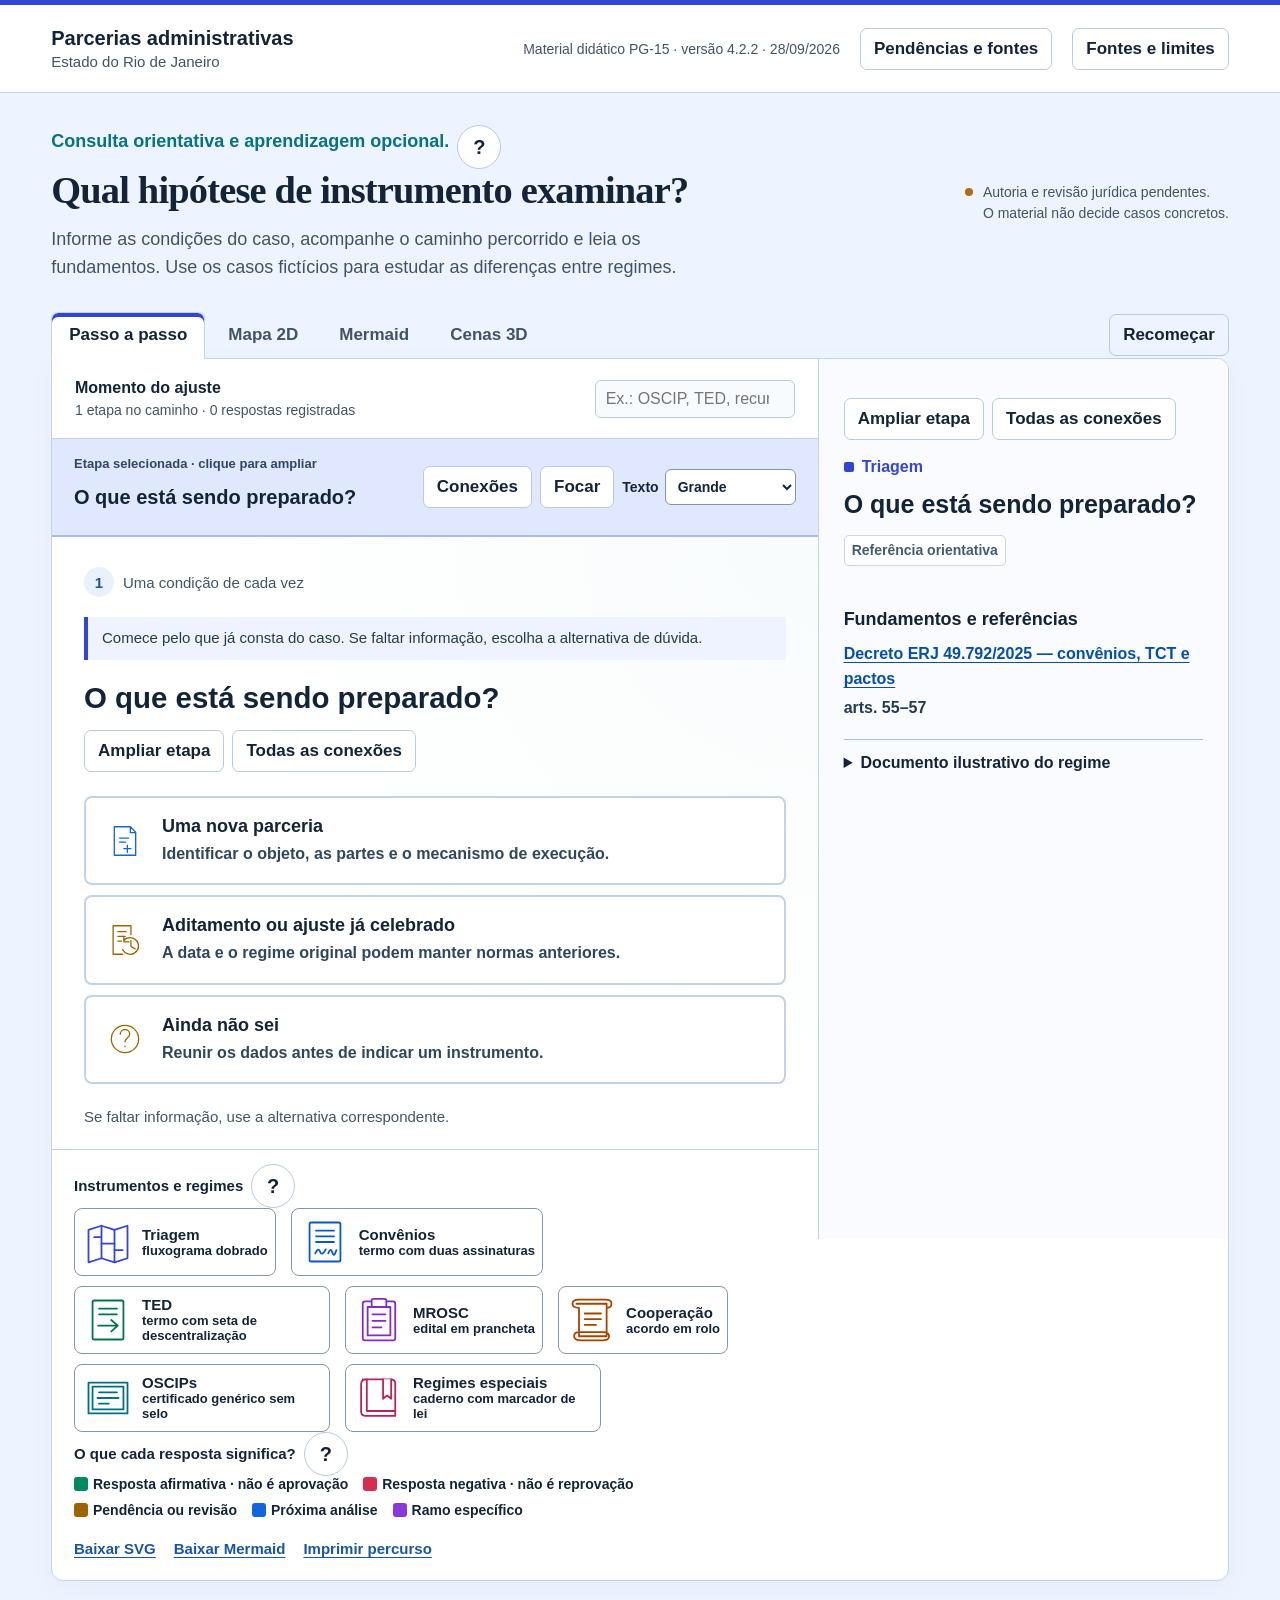
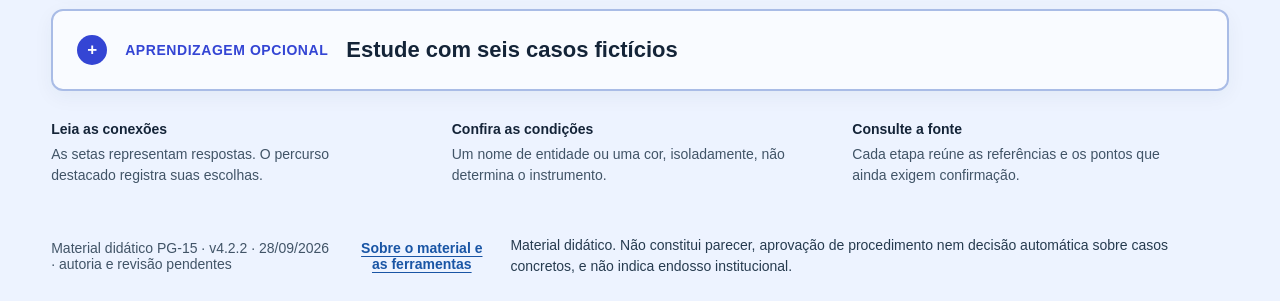
==== index.html @ d3b9928c "Publica legenda de documentos em duas linhas na v4.2.2" ====
<!doctype html>
<html lang="pt-BR">
<head>
  <meta charset="UTF-8"><meta name="viewport" content="width=device-width, initial-scale=1">
  <meta name="color-scheme" content="light"><meta name="description" content="Material didático PG-15, versão 4.2.2, sobre parcerias administrativas no Estado do Rio de Janeiro. Consulta orientativa e aprendizagem com casos fictícios.">
  <title>Parcerias ERJ • Material didático PG-15 v4.2.2</title>
  <link rel="stylesheet" href="assets/style.css?v=11d9beef1c610afe584580545d337b4dc4dfb7bf57e99c58ddf9b00aa3369641">
</head>
<body>
<a class="skip" href="#workspace">Ir para o conteúdo</a>
<header class="masthead">
  <div class="identity"><div><strong>Parcerias administrativas</strong><span>Estado do Rio de Janeiro</span></div></div>
  <div class="header-actions"><span class="edition">Material didático PG-15 · versão 4.2.2 · 28/09/2026</span><button id="research-open" class="quiet">Pendências e fontes</button><button id="sources-open" class="quiet">Fontes e limites</button></div>
</header>
<main>
  <section class="intro"><div><div class="heading-with-help"><p class="intro-line">Consulta orientativa e aprendizagem opcional.</p><span data-context-help><button type="button" class="help-button" aria-label="Escopo do mapa: novas celebrações" aria-controls="scope-help" aria-describedby="scope-help" aria-expanded="false">?</button><span id="scope-help" class="help-popover" popover="manual" role="note" tabindex="0" hidden>Este mapa orienta novas celebrações. Aditamentos e instrumentos anteriores exigem conferir seu regime de origem e as normas de transição.</span></span></div><h1>Qual hipótese de instrumento examinar?</h1><p>Informe as condições do caso, acompanhe o caminho percorrido e leia os fundamentos. Use os casos fictícios para estudar as diferenças entre regimes.</p></div><div class="intro-note"><span class="status-dot"></span><p>Autoria e revisão jurídica pendentes.<br>O material não decide casos concretos.</p></div></section>
  <div class="workspace-bar"><div role="tablist" aria-label="Forma de explorar" class="view-tabs"><button id="tab-guided" role="tab" data-view="guided" aria-selected="true" aria-controls="view-guided">Passo a passo</button><button id="tab-map" role="tab" data-view="map" aria-selected="false" aria-controls="view-map" tabindex="-1">Mapa 2D</button><button id="tab-mermaid" role="tab" data-view="mermaid" aria-selected="false" aria-controls="view-mermaid" tabindex="-1">Mermaid</button><button id="tab-three" role="tab" data-view="three" aria-selected="false" aria-controls="view-three" tabindex="-1">Cenas 3D</button></div><button id="reset" class="quiet">Recomeçar</button></div>
  <div class="workbench" id="workspace" tabindex="-1">
    <section class="stage" aria-label="Exploração do fluxo">
      <div class="stage-top"><div id="route-status" aria-live="polite"></div><label class="search-label"><span>Encontrar etapa</span><input id="node-search" type="search" placeholder="Ex.: OSCIP, TED, recursos" autocomplete="off" aria-controls="search-results"></label></div>
      <div id="search-results" hidden></div>
      <div class="reading-strip"><div><span class="reading-eyebrow">Etapa selecionada · clique para ampliar</span><button id="selected-title" class="selected-title"></button></div><div class="module-actions"><button id="selected-connections">Conexões</button><button id="selected-focus">Focar</button><label class="text-size">Texto <select id="text-size" aria-label="Tamanho do texto"><option value="1">Grande</option><option value="1.25">Maior</option><option value="1.5">Apresentação</option></select></label></div></div>
      <section id="route-outcome" class="route-outcome" aria-live="polite" aria-label="Resultado do percurso" hidden></section>
      <section id="selection-stage" aria-label="Procedimento de seleção" hidden></section>
      <section id="graph-step" class="graph-step" aria-label="Responder à etapa atual" hidden></section>
      <div id="view-guided" role="tabpanel" aria-labelledby="tab-guided" class="view"><div id="guide"></div><div id="history"></div></div>
      <div id="view-map" role="tabpanel" aria-labelledby="tab-map" class="view graph-view" hidden><div class="graph-toolbar"><label class="graph-scope-label">Exibição <select data-graph-mode aria-label="Exibição do Mapa 2D"><option value="progressive">Percurso progressivo</option><option value="all">Sistema inteiro</option></select></label><span>Selecione uma etapa para ler seus fundamentos.</span><div><button type="button" data-map-action="back" aria-label="Voltar uma etapa no percurso" disabled>Voltar uma etapa</button><button data-map-action="fit">Enquadrar vista</button><button data-map-action="focus">Focar seleção</button><button data-map-action="in" aria-label="Ampliar mapa">+</button><button data-map-action="out" aria-label="Reduzir mapa">−</button></div></div><div id="map-host" class="svg-host"></div></div>
      <div id="view-mermaid" role="tabpanel" aria-labelledby="tab-mermaid" class="view graph-view" hidden><div class="graph-toolbar"><label class="graph-scope-label">Exibição <select data-graph-mode aria-label="Exibição do Mermaid"><option value="progressive">Percurso progressivo</option><option value="all">Sistema inteiro</option></select></label><div><button type="button" data-mermaid-action="back" aria-label="Voltar uma etapa no percurso" disabled>Voltar uma etapa</button><button data-mermaid-action="fit">Enquadrar vista</button><button data-mermaid-action="focus">Focar seleção</button><button data-mermaid-action="in" aria-label="Ampliar Mermaid">+</button><button data-mermaid-action="out" aria-label="Reduzir Mermaid">−</button></div></div><div id="mermaid-host" class="svg-host"><svg id="erj-mermaid" width="17290.38671875" xmlns="http://www.w3.org/2000/svg" class="flowchart" height="10491.2001953125" viewBox="0 0 17290.38671875 10491.2001953125" role="graphics-document document" aria-roledescription="flowchart-v2"><style>#erj-mermaid{font-family:Segoe UI,Arial,sans-serif;font-size:24px;fill:#142438;}@keyframes edge-animation-frame{from{stroke-dashoffset:0;}}@keyframes dash{to{stroke-dashoffset:0;}}#erj-mermaid .edge-animation-slow{stroke-dasharray:9,5!important;stroke-dashoffset:900;animation:dash 50s linear infinite;stroke-linecap:round;}#erj-mermaid .edge-animation-fast{stroke-dasharray:9,5!important;stroke-dashoffset:900;animation:dash 20s linear infinite;stroke-linecap:round;}#erj-mermaid .error-icon{fill:hsl(220.5882352941, 100%, 98.3333333333%);}#erj-mermaid .error-text{fill:rgb(8.5000000002, 5.7500000001, 0);stroke:rgb(8.5000000002, 5.7500000001, 0);}#erj-mermaid .edge-thickness-normal{stroke-width:1px;}#erj-mermaid .edge-thickness-thick{stroke-width:3.5px;}#erj-mermaid .edge-pattern-solid{stroke-dasharray:0;}#erj-mermaid .edge-thickness-invisible{stroke-width:0;fill:none;}#erj-mermaid .edge-pattern-dashed{stroke-dasharray:3;}#erj-mermaid .edge-pattern-dotted{stroke-dasharray:2;}#erj-mermaid .marker{fill:#60758a;stroke:#60758a;}#erj-mermaid .marker.cross{stroke:#60758a;}#erj-mermaid svg{font-family:Segoe UI,Arial,sans-serif;font-size:24px;}#erj-mermaid p{margin:0;}#erj-mermaid .label{font-family:Segoe UI,Arial,sans-serif;color:#142438;}#erj-mermaid .cluster-label text{fill:rgb(8.5000000002, 5.7500000001, 0);}#erj-mermaid .cluster-label span{color:rgb(8.5000000002, 5.7500000001, 0);}#erj-mermaid .cluster-label span p{background-color:transparent;}#erj-mermaid .label text,#erj-mermaid span{fill:#142438;color:#142438;}#erj-mermaid .node rect,#erj-mermaid .node circle,#erj-mermaid .node ellipse,#erj-mermaid .node polygon,#erj-mermaid .node path{fill:#fff4dd;stroke:hsl(40.5882352941, 60%, 83.3333333333%);stroke-width:1px;}#erj-mermaid .rough-node .label text,#erj-mermaid .node .label text,#erj-mermaid .image-shape .label,#erj-mermaid .icon-shape .label{text-anchor:middle;}#erj-mermaid .node .katex path{fill:#000;stroke:#000;stroke-width:1px;}#erj-mermaid .rough-node .label,#erj-mermaid .node .label,#erj-mermaid .image-shape .label,#erj-mermaid .icon-shape .label{text-align:center;}#erj-mermaid .node.clickable{cursor:pointer;}#erj-mermaid .root .anchor path{fill:#60758a!important;stroke-width:0;stroke:#60758a;}#erj-mermaid .arrowheadPath{fill:#0b0b0b;}#erj-mermaid .edgePath .path{stroke:#60758a;stroke-width:1px;}#erj-mermaid .flowchart-link{stroke:#60758a;fill:none;}#erj-mermaid .edgeLabel{background-color:hsl(-79.4117647059, 100%, 93.3333333333%);text-align:center;}#erj-mermaid .edgeLabel p{background-color:hsl(-79.4117647059, 100%, 93.3333333333%);}#erj-mermaid .edgeLabel rect{opacity:0.5;background-color:hsl(-79.4117647059, 100%, 93.3333333333%);fill:hsl(-79.4117647059, 100%, 93.3333333333%);}#erj-mermaid .labelBkg{background-color:rgba(243.9999999999, 220.9999999998, 255, 0.5);}#erj-mermaid .cluster rect{fill:hsl(220.5882352941, 100%, 98.3333333333%);stroke:hsl(220.5882352941, 60%, 88.3333333333%);stroke-width:1px;}#erj-mermaid .cluster text{fill:rgb(8.5000000002, 5.7500000001, 0);}#erj-mermaid .cluster span{color:rgb(8.5000000002, 5.7500000001, 0);}#erj-mermaid div.mermaidTooltip{position:absolute;text-align:center;max-width:200px;padding:2px;font-family:Segoe UI,Arial,sans-serif;font-size:12px;background:hsl(220.5882352941, 100%, 98.3333333333%);border:1px solid hsl(220.5882352941, 60%, 88.3333333333%);border-radius:2px;pointer-events:none;z-index:100;}#erj-mermaid .flowchartTitleText{text-anchor:middle;font-size:18px;fill:#142438;}#erj-mermaid rect.text{fill:none;stroke-width:0;}#erj-mermaid .icon-shape,#erj-mermaid .image-shape{background-color:hsl(-79.4117647059, 100%, 93.3333333333%);text-align:center;}#erj-mermaid .icon-shape p,#erj-mermaid .image-shape p{background-color:hsl(-79.4117647059, 100%, 93.3333333333%);padding:2px;}#erj-mermaid .icon-shape .label rect,#erj-mermaid .image-shape .label rect{opacity:0.5;background-color:hsl(-79.4117647059, 100%, 93.3333333333%);fill:hsl(-79.4117647059, 100%, 93.3333333333%);}#erj-mermaid .label-icon{display:inline-block;height:1em;overflow:visible;vertical-align:-0.125em;}#erj-mermaid .node .label-icon path{fill:currentColor;stroke:revert;stroke-width:revert;}#erj-mermaid .node .neo-node{stroke:hsl(40.5882352941, 60%, 83.3333333333%);}#erj-mermaid [data-look="neo"].node rect,#erj-mermaid [data-look="neo"].cluster rect,#erj-mermaid [data-look="neo"].node polygon{stroke:url(#erj-mermaid-gradient);filter:drop-shadow( 1px 2px 2px rgba(185,185,185,1));}#erj-mermaid [data-look="neo"].swimlane.cluster rect{filter:none;}#erj-mermaid [data-look="neo"].node path{stroke:url(#erj-mermaid-gradient);stroke-width:1px;}#erj-mermaid [data-look="neo"].node .outer-path{filter:drop-shadow( 1px 2px 2px rgba(185,185,185,1));}#erj-mermaid [data-look="neo"].node .neo-line path{stroke:hsl(40.5882352941, 60%, 83.3333333333%);filter:none;}#erj-mermaid [data-look="neo"].node circle{stroke:url(#erj-mermaid-gradient);filter:drop-shadow( 1px 2px 2px rgba(185,185,185,1));}#erj-mermaid [data-look="neo"].node circle .state-start{fill:#000000;}#erj-mermaid [data-look="neo"].icon-shape .icon{fill:url(#erj-mermaid-gradient);filter:drop-shadow( 1px 2px 2px rgba(185,185,185,1));}#erj-mermaid [data-look="neo"].icon-shape .icon-neo path{stroke:url(#erj-mermaid-gradient);filter:drop-shadow( 1px 2px 2px rgba(185,185,185,1));}#erj-mermaid .node text,#erj-mermaid .node tspan,#erj-mermaid .node .label{font-weight:800!important;font-size:24px!important;fill:rgb(20, 36, 56)!important;}#erj-mermaid :root{--mermaid-font-family:"trebuchet ms",verdana,arial,sans-serif;}#erj-mermaid .geral rect{fill:rgb(220, 228, 255)!important;stroke:rgb(52, 69, 212)!important;color:rgb(20, 36, 56)!important;stroke-width:3px!important;font-weight:800!important;font-size:24px!important;}#erj-mermaid .geral polygon{fill:rgb(220, 228, 255)!important;stroke:rgb(52, 69, 212)!important;color:rgb(20, 36, 56)!important;stroke-width:3px!important;font-weight:800!important;font-size:24px!important;}#erj-mermaid .geral ellipse{fill:rgb(220, 228, 255)!important;stroke:rgb(52, 69, 212)!important;color:rgb(20, 36, 56)!important;stroke-width:3px!important;font-weight:800!important;font-size:24px!important;}#erj-mermaid .geral circle{fill:rgb(220, 228, 255)!important;stroke:rgb(52, 69, 212)!important;color:rgb(20, 36, 56)!important;stroke-width:3px!important;font-weight:800!important;font-size:24px!important;}#erj-mermaid .geral path{fill:rgb(220, 228, 255)!important;stroke:rgb(52, 69, 212)!important;color:rgb(20, 36, 56)!important;stroke-width:3px!important;font-weight:800!important;font-size:24px!important;}#erj-mermaid .geral tspan{fill:rgb(20, 36, 56)!important;}#erj-mermaid .convenio rect{fill:rgb(204, 232, 255)!important;stroke:rgb(7, 88, 204)!important;color:rgb(20, 36, 56)!important;stroke-width:3px!important;font-weight:800!important;font-size:24px!important;}#erj-mermaid .convenio polygon{fill:rgb(204, 232, 255)!important;stroke:rgb(7, 88, 204)!important;color:rgb(20, 36, 56)!important;stroke-width:3px!important;font-weight:800!important;font-size:24px!important;}#erj-mermaid .convenio ellipse{fill:rgb(204, 232, 255)!important;stroke:rgb(7, 88, 204)!important;color:rgb(20, 36, 56)!important;stroke-width:3px!important;font-weight:800!important;font-size:24px!important;}#erj-mermaid .convenio circle{fill:rgb(204, 232, 255)!important;stroke:rgb(7, 88, 204)!important;color:rgb(20, 36, 56)!important;stroke-width:3px!important;font-weight:800!important;font-size:24px!important;}#erj-mermaid .convenio path{fill:rgb(204, 232, 255)!important;stroke:rgb(7, 88, 204)!important;color:rgb(20, 36, 56)!important;stroke-width:3px!important;font-weight:800!important;font-size:24px!important;}#erj-mermaid .convenio tspan{fill:rgb(20, 36, 56)!important;}#erj-mermaid .ted rect{fill:rgb(186, 244, 207)!important;stroke:rgb(0, 116, 72)!important;color:rgb(20, 36, 56)!important;stroke-width:3px!important;font-weight:800!important;font-size:24px!important;}#erj-mermaid .ted polygon{fill:rgb(186, 244, 207)!important;stroke:rgb(0, 116, 72)!important;color:rgb(20, 36, 56)!important;stroke-width:3px!important;font-weight:800!important;font-size:24px!important;}#erj-mermaid .ted ellipse{fill:rgb(186, 244, 207)!important;stroke:rgb(0, 116, 72)!important;color:rgb(20, 36, 56)!important;stroke-width:3px!important;font-weight:800!important;font-size:24px!important;}#erj-mermaid .ted circle{fill:rgb(186, 244, 207)!important;stroke:rgb(0, 116, 72)!important;color:rgb(20, 36, 56)!important;stroke-width:3px!important;font-weight:800!important;font-size:24px!important;}#erj-mermaid .ted path{fill:rgb(186, 244, 207)!important;stroke:rgb(0, 116, 72)!important;color:rgb(20, 36, 56)!important;stroke-width:3px!important;font-weight:800!important;font-size:24px!important;}#erj-mermaid .ted tspan{fill:rgb(20, 36, 56)!important;}#erj-mermaid .mrosc rect{fill:rgb(235, 207, 255)!important;stroke:rgb(131, 42, 203)!important;color:rgb(20, 36, 56)!important;stroke-width:3px!important;font-weight:800!important;font-size:24px!important;}#erj-mermaid .mrosc polygon{fill:rgb(235, 207, 255)!important;stroke:rgb(131, 42, 203)!important;color:rgb(20, 36, 56)!important;stroke-width:3px!important;font-weight:800!important;font-size:24px!important;}#erj-mermaid .mrosc ellipse{fill:rgb(235, 207, 255)!important;stroke:rgb(131, 42, 203)!important;color:rgb(20, 36, 56)!important;stroke-width:3px!important;font-weight:800!important;font-size:24px!important;}#erj-mermaid .mrosc circle{fill:rgb(235, 207, 255)!important;stroke:rgb(131, 42, 203)!important;color:rgb(20, 36, 56)!important;stroke-width:3px!important;font-weight:800!important;font-size:24px!important;}#erj-mermaid .mrosc path{fill:rgb(235, 207, 255)!important;stroke:rgb(131, 42, 203)!important;color:rgb(20, 36, 56)!important;stroke-width:3px!important;font-weight:800!important;font-size:24px!important;}#erj-mermaid .mrosc tspan{fill:rgb(20, 36, 56)!important;}#erj-mermaid .cooperacao rect{fill:rgb(255, 220, 158)!important;stroke:rgb(165, 68, 0)!important;color:rgb(20, 36, 56)!important;stroke-width:3px!important;font-weight:800!important;font-size:24px!important;}#erj-mermaid .cooperacao polygon{fill:rgb(255, 220, 158)!important;stroke:rgb(165, 68, 0)!important;color:rgb(20, 36, 56)!important;stroke-width:3px!important;font-weight:800!important;font-size:24px!important;}#erj-mermaid .cooperacao ellipse{fill:rgb(255, 220, 158)!important;stroke:rgb(165, 68, 0)!important;color:rgb(20, 36, 56)!important;stroke-width:3px!important;font-weight:800!important;font-size:24px!important;}#erj-mermaid .cooperacao circle{fill:rgb(255, 220, 158)!important;stroke:rgb(165, 68, 0)!important;color:rgb(20, 36, 56)!important;stroke-width:3px!important;font-weight:800!important;font-size:24px!important;}#erj-mermaid .cooperacao path{fill:rgb(255, 220, 158)!important;stroke:rgb(165, 68, 0)!important;color:rgb(20, 36, 56)!important;stroke-width:3px!important;font-weight:800!important;font-size:24px!important;}#erj-mermaid .cooperacao tspan{fill:rgb(20, 36, 56)!important;}#erj-mermaid .oscip rect{fill:rgb(169, 241, 243)!important;stroke:rgb(0, 111, 131)!important;color:rgb(20, 36, 56)!important;stroke-width:3px!important;font-weight:800!important;font-size:24px!important;}#erj-mermaid .oscip polygon{fill:rgb(169, 241, 243)!important;stroke:rgb(0, 111, 131)!important;color:rgb(20, 36, 56)!important;stroke-width:3px!important;font-weight:800!important;font-size:24px!important;}#erj-mermaid .oscip ellipse{fill:rgb(169, 241, 243)!important;stroke:rgb(0, 111, 131)!important;color:rgb(20, 36, 56)!important;stroke-width:3px!important;font-weight:800!important;font-size:24px!important;}#erj-mermaid .oscip circle{fill:rgb(169, 241, 243)!important;stroke:rgb(0, 111, 131)!important;color:rgb(20, 36, 56)!important;stroke-width:3px!important;font-weight:800!important;font-size:24px!important;}#erj-mermaid .oscip path{fill:rgb(169, 241, 243)!important;stroke:rgb(0, 111, 131)!important;color:rgb(20, 36, 56)!important;stroke-width:3px!important;font-weight:800!important;font-size:24px!important;}#erj-mermaid .oscip tspan{fill:rgb(20, 36, 56)!important;}#erj-mermaid .especial rect{fill:rgb(255, 208, 226)!important;stroke:rgb(187, 33, 86)!important;color:rgb(20, 36, 56)!important;stroke-width:3px!important;font-weight:800!important;font-size:24px!important;}#erj-mermaid .especial polygon{fill:rgb(255, 208, 226)!important;stroke:rgb(187, 33, 86)!important;color:rgb(20, 36, 56)!important;stroke-width:3px!important;font-weight:800!important;font-size:24px!important;}#erj-mermaid .especial ellipse{fill:rgb(255, 208, 226)!important;stroke:rgb(187, 33, 86)!important;color:rgb(20, 36, 56)!important;stroke-width:3px!important;font-weight:800!important;font-size:24px!important;}#erj-mermaid .especial circle{fill:rgb(255, 208, 226)!important;stroke:rgb(187, 33, 86)!important;color:rgb(20, 36, 56)!important;stroke-width:3px!important;font-weight:800!important;font-size:24px!important;}#erj-mermaid .especial path{fill:rgb(255, 208, 226)!important;stroke:rgb(187, 33, 86)!important;color:rgb(20, 36, 56)!important;stroke-width:3px!important;font-weight:800!important;font-size:24px!important;}#erj-mermaid .especial tspan{fill:rgb(20, 36, 56)!important;}#erj-mermaid .answer_confirmacao rect{fill:rgb(255, 255, 255)!important;stroke:rgb(0, 136, 94)!important;color:rgb(20, 36, 56)!important;stroke-width:4px!important;font-weight:800!important;font-size:24px!important;}#erj-mermaid .answer_confirmacao polygon{fill:rgb(255, 255, 255)!important;stroke:rgb(0, 136, 94)!important;color:rgb(20, 36, 56)!important;stroke-width:4px!important;font-weight:800!important;font-size:24px!important;}#erj-mermaid .answer_confirmacao ellipse{fill:rgb(255, 255, 255)!important;stroke:rgb(0, 136, 94)!important;color:rgb(20, 36, 56)!important;stroke-width:4px!important;font-weight:800!important;font-size:24px!important;}#erj-mermaid .answer_confirmacao circle{fill:rgb(255, 255, 255)!important;stroke:rgb(0, 136, 94)!important;color:rgb(20, 36, 56)!important;stroke-width:4px!important;font-weight:800!important;font-size:24px!important;}#erj-mermaid .answer_confirmacao path{fill:rgb(255, 255, 255)!important;stroke:rgb(0, 136, 94)!important;color:rgb(20, 36, 56)!important;stroke-width:4px!important;font-weight:800!important;font-size:24px!important;}#erj-mermaid .answer_confirmacao tspan{fill:rgb(20, 36, 56)!important;}#erj-mermaid .answer_negativa rect{fill:rgb(255, 255, 255)!important;stroke:rgb(217, 45, 77)!important;color:rgb(20, 36, 56)!important;stroke-width:4px!important;font-weight:800!important;font-size:24px!important;}#erj-mermaid .answer_negativa polygon{fill:rgb(255, 255, 255)!important;stroke:rgb(217, 45, 77)!important;color:rgb(20, 36, 56)!important;stroke-width:4px!important;font-weight:800!important;font-size:24px!important;}#erj-mermaid .answer_negativa ellipse{fill:rgb(255, 255, 255)!important;stroke:rgb(217, 45, 77)!important;color:rgb(20, 36, 56)!important;stroke-width:4px!important;font-weight:800!important;font-size:24px!important;}#erj-mermaid .answer_negativa circle{fill:rgb(255, 255, 255)!important;stroke:rgb(217, 45, 77)!important;color:rgb(20, 36, 56)!important;stroke-width:4px!important;font-weight:800!important;font-size:24px!important;}#erj-mermaid .answer_negativa path{fill:rgb(255, 255, 255)!important;stroke:rgb(217, 45, 77)!important;color:rgb(20, 36, 56)!important;stroke-width:4px!important;font-weight:800!important;font-size:24px!important;}#erj-mermaid .answer_negativa tspan{fill:rgb(20, 36, 56)!important;}#erj-mermaid .answer_pendencia rect{fill:rgb(255, 255, 255)!important;stroke:rgb(157, 101, 0)!important;color:rgb(20, 36, 56)!important;stroke-width:4px!important;font-weight:800!important;font-size:24px!important;}#erj-mermaid .answer_pendencia polygon{fill:rgb(255, 255, 255)!important;stroke:rgb(157, 101, 0)!important;color:rgb(20, 36, 56)!important;stroke-width:4px!important;font-weight:800!important;font-size:24px!important;}#erj-mermaid .answer_pendencia ellipse{fill:rgb(255, 255, 255)!important;stroke:rgb(157, 101, 0)!important;color:rgb(20, 36, 56)!important;stroke-width:4px!important;font-weight:800!important;font-size:24px!important;}#erj-mermaid .answer_pendencia circle{fill:rgb(255, 255, 255)!important;stroke:rgb(157, 101, 0)!important;color:rgb(20, 36, 56)!important;stroke-width:4px!important;font-weight:800!important;font-size:24px!important;}#erj-mermaid .answer_pendencia path{fill:rgb(255, 255, 255)!important;stroke:rgb(157, 101, 0)!important;color:rgb(20, 36, 56)!important;stroke-width:4px!important;font-weight:800!important;font-size:24px!important;}#erj-mermaid .answer_pendencia tspan{fill:rgb(20, 36, 56)!important;}#erj-mermaid .answer_encaminhamento rect{fill:rgb(255, 255, 255)!important;stroke:rgb(18, 101, 221)!important;color:rgb(20, 36, 56)!important;stroke-width:4px!important;font-weight:800!important;font-size:24px!important;}#erj-mermaid .answer_encaminhamento polygon{fill:rgb(255, 255, 255)!important;stroke:rgb(18, 101, 221)!important;color:rgb(20, 36, 56)!important;stroke-width:4px!important;font-weight:800!important;font-size:24px!important;}#erj-mermaid .answer_encaminhamento ellipse{fill:rgb(255, 255, 255)!important;stroke:rgb(18, 101, 221)!important;color:rgb(20, 36, 56)!important;stroke-width:4px!important;font-weight:800!important;font-size:24px!important;}#erj-mermaid .answer_encaminhamento circle{fill:rgb(255, 255, 255)!important;stroke:rgb(18, 101, 221)!important;color:rgb(20, 36, 56)!important;stroke-width:4px!important;font-weight:800!important;font-size:24px!important;}#erj-mermaid .answer_encaminhamento path{fill:rgb(255, 255, 255)!important;stroke:rgb(18, 101, 221)!important;color:rgb(20, 36, 56)!important;stroke-width:4px!important;font-weight:800!important;font-size:24px!important;}#erj-mermaid .answer_encaminhamento tspan{fill:rgb(20, 36, 56)!important;}#erj-mermaid .answer_especializacao rect{fill:rgb(255, 255, 255)!important;stroke:rgb(135, 56, 214)!important;color:rgb(20, 36, 56)!important;stroke-width:4px!important;font-weight:800!important;font-size:24px!important;}#erj-mermaid .answer_especializacao polygon{fill:rgb(255, 255, 255)!important;stroke:rgb(135, 56, 214)!important;color:rgb(20, 36, 56)!important;stroke-width:4px!important;font-weight:800!important;font-size:24px!important;}#erj-mermaid .answer_especializacao ellipse{fill:rgb(255, 255, 255)!important;stroke:rgb(135, 56, 214)!important;color:rgb(20, 36, 56)!important;stroke-width:4px!important;font-weight:800!important;font-size:24px!important;}#erj-mermaid .answer_especializacao circle{fill:rgb(255, 255, 255)!important;stroke:rgb(135, 56, 214)!important;color:rgb(20, 36, 56)!important;stroke-width:4px!important;font-weight:800!important;font-size:24px!important;}#erj-mermaid .answer_especializacao path{fill:rgb(255, 255, 255)!important;stroke:rgb(135, 56, 214)!important;color:rgb(20, 36, 56)!important;stroke-width:4px!important;font-weight:800!important;font-size:24px!important;}#erj-mermaid .answer_especializacao tspan{fill:rgb(20, 36, 56)!important;}#erj-mermaid .pending rect{stroke-dasharray:5,3!important;}#erj-mermaid .pending polygon{stroke-dasharray:5,3!important;}#erj-mermaid .pending ellipse{stroke-dasharray:5,3!important;}#erj-mermaid .pending circle{stroke-dasharray:5,3!important;}#erj-mermaid .pending path{stroke-dasharray:5,3!important;}</style><g><marker id="erj-mermaid_flowchart-v2-pointEnd" class="marker flowchart-v2" viewBox="0 0 10 10" refX="5" refY="5" markerUnits="userSpaceOnUse" markerWidth="8" markerHeight="8" orient="auto"><path d="M 0 0 L 10 5 L 0 10 z" class="arrowMarkerPath" style="stroke-width: 1; stroke-dasharray: 1, 0;"></path></marker><marker id="erj-mermaid_flowchart-v2-pointStart" class="marker flowchart-v2" viewBox="0 0 10 10" refX="4.5" refY="5" markerUnits="userSpaceOnUse" markerWidth="8" markerHeight="8" orient="auto"><path d="M 0 5 L 10 10 L 10 0 z" class="arrowMarkerPath" style="stroke-width: 1; stroke-dasharray: 1, 0;"></path></marker><marker id="erj-mermaid_flowchart-v2-pointEnd-margin" class="marker flowchart-v2" viewBox="0 0 11.5 14" refX="11.5" refY="7" markerUnits="userSpaceOnUse" markerWidth="10.5" markerHeight="14" orient="auto"><path d="M 0 0 L 11.5 7 L 0 14 z" class="arrowMarkerPath" style="stroke-width: 0; stroke-dasharray: 1, 0;"></path></marker><marker id="erj-mermaid_flowchart-v2-pointStart-margin" class="marker flowchart-v2" viewBox="0 0 11.5 14" refX="1" refY="7" markerUnits="userSpaceOnUse" markerWidth="11.5" markerHeight="14" orient="auto"><polygon points="0,7 11.5,14 11.5,0" class="arrowMarkerPath" style="stroke-width: 0; stroke-dasharray: 1, 0;"></polygon></marker><marker id="erj-mermaid_flowchart-v2-circleEnd" class="marker flowchart-v2" viewBox="0 0 10 10" refX="11" refY="5" markerUnits="userSpaceOnUse" markerWidth="11" markerHeight="11" orient="auto"><circle cx="5" cy="5" r="5" class="arrowMarkerPath" style="stroke-width: 1; stroke-dasharray: 1, 0;"></circle></marker><marker id="erj-mermaid_flowchart-v2-circleStart" class="marker flowchart-v2" viewBox="0 0 10 10" refX="-1" refY="5" markerUnits="userSpaceOnUse" markerWidth="11" markerHeight="11" orient="auto"><circle cx="5" cy="5" r="5" class="arrowMarkerPath" style="stroke-width: 1; stroke-dasharray: 1, 0;"></circle></marker><marker id="erj-mermaid_flowchart-v2-circleEnd-margin" class="marker flowchart-v2" viewBox="0 0 10 10" refY="5" refX="12.25" markerUnits="userSpaceOnUse" markerWidth="14" markerHeight="14" orient="auto"><circle cx="5" cy="5" r="5" class="arrowMarkerPath" style="stroke-width: 0; stroke-dasharray: 1, 0;"></circle></marker><marker id="erj-mermaid_flowchart-v2-circleStart-margin" class="marker flowchart-v2" viewBox="0 0 10 10" refX="-2" refY="5" markerUnits="userSpaceOnUse" markerWidth="14" markerHeight="14" orient="auto"><circle cx="5" cy="5" r="5" class="arrowMarkerPath" style="stroke-width: 0; stroke-dasharray: 1, 0;"></circle></marker><marker id="erj-mermaid_flowchart-v2-crossEnd" class="marker cross flowchart-v2" viewBox="0 0 11 11" refX="12" refY="5.2" markerUnits="userSpaceOnUse" markerWidth="11" markerHeight="11" orient="auto"><path d="M 1,1 l 9,9 M 10,1 l -9,9" class="arrowMarkerPath" style="stroke-width: 2; stroke-dasharray: 1, 0;"></path></marker><marker id="erj-mermaid_flowchart-v2-crossStart" class="marker cross flowchart-v2" viewBox="0 0 11 11" refX="-1" refY="5.2" markerUnits="userSpaceOnUse" markerWidth="11" markerHeight="11" orient="auto"><path d="M 1,1 l 9,9 M 10,1 l -9,9" class="arrowMarkerPath" style="stroke-width: 2; stroke-dasharray: 1, 0;"></path></marker><marker id="erj-mermaid_flowchart-v2-crossEnd-margin" class="marker cross flowchart-v2" viewBox="0 0 15 15" refX="17.7" refY="7.5" markerUnits="userSpaceOnUse" markerWidth="12" markerHeight="12" orient="auto"><path d="M 1,1 L 14,14 M 1,14 L 14,1" class="arrowMarkerPath" style="stroke-width: 2.5;"></path></marker><marker id="erj-mermaid_flowchart-v2-crossStart-margin" class="marker cross flowchart-v2" viewBox="0 0 15 15" refX="-3.5" refY="7.5" markerUnits="userSpaceOnUse" markerWidth="12" markerHeight="12" orient="auto"><path d="M 1,1 L 14,14 M 1,14 L 14,1" class="arrowMarkerPath" style="stroke-width: 2.5; stroke-dasharray: 1, 0;"></path></marker><g class="root"><g class="clusters"></g><g class="edgePaths"><path d="M215.578,6863.6L404.438,6625L506.742,6625" id="erj-mermaid-erj_edge_0_a" class="edge-thickness-normal edge-pattern-solid edge-thickness-normal edge-pattern-solid flowchart-link" style="stroke:#1265dd;stroke-width:3px;fill:none;;;stroke:#1265dd;stroke-width:3px;fill:none" data-edge="true" data-et="edge" data-id="erj_edge_0_a" data-points="W3sieCI6MjE1LjU3NzU0Nzk3NDYwNTIsInkiOjY4NjMuNjAwMDI1MTc3MDAyfSx7IngiOjQwNC40Mzc1LCJ5Ijo2NjI1LjAwMDAyMjg4ODE4NH0seyJ4Ijo1MTAuNzQyMTg3NSwieSI6NjYyNS4wMDAwMjI4ODgxODR9XQ==" data-look="classic" marker-end="url(#erj-mermaid_flowchart-v2-pointEnd__1265dd)" data-edge-id="inicio--novo" data-edge-part="question" aria-label="Relação: Uma nova parceria"></path><path d="M851.93,6625L958.234,6625L1040.914,6625" id="erj-mermaid-erj_edge_0_b" class="edge-thickness-normal edge-pattern-solid edge-thickness-normal edge-pattern-solid flowchart-link" style="stroke:#1265dd;stroke-width:3px;fill:none;;;stroke:#1265dd;stroke-width:3px;fill:none" data-edge="true" data-et="edge" data-id="erj_edge_0_b" data-points="W3sieCI6ODUxLjkyOTY4NzUsInkiOjY2MjUuMDAwMDIyODg4MTg0fSx7IngiOjk1OC4yMzQzNzUsInkiOjY2MjUuMDAwMDIyODg4MTg0fSx7IngiOjEwNDQuOTE0MDYyNSwieSI6NjYyNS4wMDAwMjI4ODgxODR9XQ==" data-look="classic" marker-end="url(#erj-mermaid_flowchart-v2-pointEnd__1265dd)" data-edge-id="inicio--novo" data-edge-part="destination" aria-label="Relação: Uma nova parceria"></path><path d="M172.845,6982L404.438,10304.8L475.438,10304.8" id="erj-mermaid-erj_edge_1_a" class="edge-thickness-normal edge-pattern-solid edge-thickness-normal edge-pattern-solid flowchart-link" style="stroke:#9d6500;stroke-width:3px;stroke-dasharray:3 4;fill:none;;;stroke:#9d6500;stroke-width:3px;stroke-dasharray:3 4;fill:none" data-edge="true" data-et="edge" data-id="erj_edge_1_a" data-points="W3sieCI6MTcyLjg0NDg3MzYzNzA0NTk0LCJ5Ijo2OTgyLjAwMDAyNjcwMjg4MX0seyJ4Ijo0MDQuNDM3NSwieSI6MTAzMDQuODAwMDM1NDc2Njg1fSx7IngiOjQ3OS40Mzc1LCJ5IjoxMDMwNC44MDAwMzU0NzY2ODV9XQ==" data-look="classic" marker-end="url(#erj-mermaid_flowchart-v2-pointEnd__9d6500)" data-edge-id="inicio--existente" data-edge-part="question" aria-label="Relação: Aditamento ou ajuste já celebrado"></path><path d="M883.234,10304.8L958.234,10304.8L1029.234,10304.8" id="erj-mermaid-erj_edge_1_b" class="edge-thickness-normal edge-pattern-solid edge-thickness-normal edge-pattern-solid flowchart-link" style="stroke:#9d6500;stroke-width:3px;stroke-dasharray:3 4;fill:none;;;stroke:#9d6500;stroke-width:3px;stroke-dasharray:3 4;fill:none" data-edge="true" data-et="edge" data-id="erj_edge_1_b" data-points="W3sieCI6ODgzLjIzNDM3NSwieSI6MTAzMDQuODAwMDM1NDc2Njg1fSx7IngiOjk1OC4yMzQzNzUsInkiOjEwMzA0LjgwMDAzNTQ3NjY4NX0seyJ4IjoxMDMzLjIzNDM3NSwieSI6MTAzMDQuODAwMDM1NDc2Njg1fV0=" data-look="classic" marker-end="url(#erj-mermaid_flowchart-v2-pointEnd__9d6500)" data-edge-id="inicio--existente" data-edge-part="destination" aria-label="Relação: Aditamento ou ajuste já celebrado"></path><path d="M172.689,6982L404.438,10437.2L681.336,10437.2L958.234,10437.2L1232.648,10437.2L1507.063,10437.2L1801.652,10437.2L2096.242,10437.2L2379.898,10437.2L2663.555,10437.2L2965.412,10437.2L3267.27,10437.2L3578.863,10437.2L3890.457,10437.2L4205.316,10437.2L4520.176,10437.2L4831.77,10437.2L5143.363,10437.2L5455.473,10437.2L5767.582,10437.2L6079.176,10437.2L6390.77,10437.2L6688.059,10437.2L6985.348,10437.2L7281.764,10437.2L7578.18,10437.2L7744.4,10437.2" id="erj-mermaid-erj_edge_2_a" class="edge-thickness-normal edge-pattern-solid edge-thickness-normal edge-pattern-solid flowchart-link" style="stroke:#9d6500;stroke-width:3px;stroke-dasharray:3 4;fill:none;;;stroke:#9d6500;stroke-width:3px;stroke-dasharray:3 4;fill:none" data-edge="true" data-et="edge" data-id="erj_edge_2_a" data-points="[base64]" data-look="classic" marker-end="url(#erj-mermaid_flowchart-v2-pointEnd__9d6500)" data-edge-id="inicio--incerto" data-edge-part="question" aria-label="Relação: Ainda não sei"></path><path d="M8028.166,10437.2L8198.387,10437.2L8483.315,9765.283" id="erj-mermaid-erj_edge_2_b" class="edge-thickness-normal edge-pattern-solid edge-thickness-normal edge-pattern-solid flowchart-link" style="stroke:#9d6500;stroke-width:3px;stroke-dasharray:3 4;fill:none;;;stroke:#9d6500;stroke-width:3px;stroke-dasharray:3 4;fill:none" data-edge="true" data-et="edge" data-id="erj_edge_2_b" data-points="W3sieCI6ODAyOC4xNjYwMTU2MjUsInkiOjEwNDM3LjIwMDAzNzAwMjU2M30seyJ4Ijo4MTk4LjM4NjcxODc1LCJ5IjoxMDQzNy4yMDAwMzcwMDI1NjN9LHsieCI6ODQ4NC44NzY1NjI3NzExODQsInkiOjk3NjEuNjAwMDMyODA2Mzk2fV0=" data-look="classic" marker-end="url(#erj-mermaid_flowchart-v2-pointEnd__9d6500)" data-edge-id="inicio--incerto" data-edge-part="destination" aria-label="Relação: Ainda não sei"></path><path d="M1260.872,6565.8L1507.063,6049.4L1591.793,6049.4" id="erj-mermaid-erj_edge_3_a" class="edge-thickness-normal edge-pattern-solid edge-thickness-normal edge-pattern-solid flowchart-link" style="stroke:#1265dd;stroke-width:3px;fill:none;;;stroke:#1265dd;stroke-width:3px;fill:none" data-edge="true" data-et="edge" data-id="erj_edge_3_a" data-points="W3sieCI6MTI2MC44NzE3MDQ3NzcyMTIyLCJ5Ijo2NTY1LjgwMDAyMjEyNTI0NH0seyJ4IjoxNTA3LjA2MjUsInkiOjYwNDkuNDAwMDIwNTk5MzY1fSx7IngiOjE1OTUuNzkyOTY4NzUsInkiOjYwNDkuNDAwMDIwNTk5MzY1fV0=" data-look="classic" marker-end="url(#erj-mermaid_flowchart-v2-pointEnd__1265dd)" data-edge-id="finalidade--cooperacao" data-edge-part="question" aria-label="Relação: Cooperação ou execução orçamentária descentralizada"></path><path d="M2007.512,6049.4L2096.242,6049.4L2196.01,6049.4" id="erj-mermaid-erj_edge_3_b" class="edge-thickness-normal edge-pattern-solid edge-thickness-normal edge-pattern-solid flowchart-link" style="stroke:#1265dd;stroke-width:3px;fill:none;;;stroke:#1265dd;stroke-width:3px;fill:none" data-edge="true" data-et="edge" data-id="erj_edge_3_b" data-points="W3sieCI6MjAwNy41MTE3MTg3NSwieSI6NjA0OS40MDAwMjA1OTkzNjV9LHsieCI6MjA5Ni4yNDIxODc1LCJ5Ijo2MDQ5LjQwMDAyMDU5OTM2NX0seyJ4IjoyMjAwLjAwOTc2NTYyNSwieSI6NjA0OS40MDAwMjA1OTkzNjV9XQ==" data-look="classic" marker-end="url(#erj-mermaid_flowchart-v2-pointEnd__1265dd)" data-edge-id="finalidade--cooperacao" data-edge-part="destination" aria-label="Relação: Cooperação ou execução orçamentária descentralizada"></path><path d="M1237.849,6684.2L1507.063,9749L1578.063,9749" id="erj-mermaid-erj_edge_4_a" class="edge-thickness-normal edge-pattern-solid edge-thickness-normal edge-pattern-solid flowchart-link" style="stroke:#d92d4d;stroke-width:3px;stroke-dasharray:8 4;fill:none;;;stroke:#d92d4d;stroke-width:3px;stroke-dasharray:8 4;fill:none" data-edge="true" data-et="edge" data-id="erj_edge_4_a" data-points="W3sieCI6MTIzNy44NDg2MDE1OTcyODkyLCJ5Ijo2Njg0LjIwMDAyMzY1MTEyM30seyJ4IjoxNTA3LjA2MjUsInkiOjk3NDkuMDAwMDM2MjM5NjI0fSx7IngiOjE1ODIuMDYyNSwieSI6OTc0OS4wMDAwMzYyMzk2MjR9XQ==" data-look="classic" marker-end="url(#erj-mermaid_flowchart-v2-pointEnd__d92d4d)" data-edge-id="finalidade--aquisicao" data-edge-part="question" aria-label="Relação: Comprar bens ou contratar serviços para a Administração"></path><path d="M2021.242,9749L2096.242,9749L2187.133,9749" id="erj-mermaid-erj_edge_4_b" class="edge-thickness-normal edge-pattern-solid edge-thickness-normal edge-pattern-solid flowchart-link" style="stroke:#d92d4d;stroke-width:3px;stroke-dasharray:8 4;fill:none;;;stroke:#d92d4d;stroke-width:3px;stroke-dasharray:8 4;fill:none" data-edge="true" data-et="edge" data-id="erj_edge_4_b" data-points="W3sieCI6MjAyMS4yNDIxODc1LCJ5Ijo5NzQ5LjAwMDAzNjIzOTYyNH0seyJ4IjoyMDk2LjI0MjE4NzUsInkiOjk3NDkuMDAwMDM2MjM5NjI0fSx7IngiOjIxOTEuMTMyODEyNSwieSI6OTc0OS4wMDAwMzYyMzk2MjR9XQ==" data-look="classic" marker-end="url(#erj-mermaid_flowchart-v2-pointEnd__d92d4d)" data-edge-id="finalidade--aquisicao" data-edge-part="destination" aria-label="Relação: Comprar bens ou contratar serviços para a Administração"></path><path d="M1237.452,6684.2L1507.063,10007L1609.832,10007" id="erj-mermaid-erj_edge_5_a" class="edge-thickness-normal edge-pattern-solid edge-thickness-normal edge-pattern-solid flowchart-link" style="stroke:#9d6500;stroke-width:3px;stroke-dasharray:3 4;fill:none;;;stroke:#9d6500;stroke-width:3px;stroke-dasharray:3 4;fill:none" data-edge="true" data-et="edge" data-id="erj_edge_5_a" data-points="W3sieCI6MTIzNy40NTE5MDA3MzA0MDQ1LCJ5Ijo2Njg0LjIwMDAyMzY1MTEyM30seyJ4IjoxNTA3LjA2MjUsInkiOjEwMDA3LjAwMDAzNjIzOTYyNH0seyJ4IjoxNjEzLjgzMjAzMTI1LCJ5IjoxMDAwNy4wMDAwMzYyMzk2MjR9XQ==" data-look="classic" marker-end="url(#erj-mermaid_flowchart-v2-pointEnd__9d6500)" data-edge-id="finalidade--intencao" data-edge-part="question" aria-label="Relação: Registrar apenas uma intenção futura"></path><path d="M1989.473,10007L2096.242,10007L2167.242,10007" id="erj-mermaid-erj_edge_5_b" class="edge-thickness-normal edge-pattern-solid edge-thickness-normal edge-pattern-solid flowchart-link" style="stroke:#9d6500;stroke-width:3px;stroke-dasharray:3 4;fill:none;;;stroke:#9d6500;stroke-width:3px;stroke-dasharray:3 4;fill:none" data-edge="true" data-et="edge" data-id="erj_edge_5_b" data-points="W3sieCI6MTk4OS40NzI2NTYyNSwieSI6MTAwMDcuMDAwMDM2MjM5NjI0fSx7IngiOjIwOTYuMjQyMTg3NSwieSI6MTAwMDcuMDAwMDM2MjM5NjI0fSx7IngiOjIxNzEuMjQyMTg3NSwieSI6MTAwMDcuMDAwMDM2MjM5NjI0fV0=" data-look="classic" marker-end="url(#erj-mermaid_flowchart-v2-pointEnd__9d6500)" data-edge-id="finalidade--intencao" data-edge-part="destination" aria-label="Relação: Registrar apenas uma intenção futura"></path><path d="M1237.152,6684.2L1507.063,10232L1801.652,10232L2096.242,10232L2379.898,10232L2663.555,10232L2965.412,10232L3267.27,10232L3578.863,10232L3890.457,10232L4205.316,10232L4520.176,10232L4831.77,10232L5143.363,10232L5455.473,10232L5767.582,10232L6079.176,10232L6390.77,10232L6688.059,10232L6985.348,10232L7281.764,10232L7578.18,10232L7675.432,10232" id="erj-mermaid-erj_edge_6_a" class="edge-thickness-normal edge-pattern-solid edge-thickness-normal edge-pattern-solid flowchart-link" style="stroke:#9d6500;stroke-width:3px;stroke-dasharray:3 4;fill:none;;;stroke:#9d6500;stroke-width:3px;stroke-dasharray:3 4;fill:none" data-edge="true" data-et="edge" data-id="erj_edge_6_a" data-points="[base64]" data-look="classic" marker-end="url(#erj-mermaid_flowchart-v2-pointEnd__9d6500)" data-edge-id="finalidade--incerto" data-edge-part="question" aria-label="Relação: O conteúdo ainda não foi definido"></path><path d="M8097.135,10232L8198.387,10232L8473.121,9765.048" id="erj-mermaid-erj_edge_6_b" class="edge-thickness-normal edge-pattern-solid edge-thickness-normal edge-pattern-solid flowchart-link" style="stroke:#9d6500;stroke-width:3px;stroke-dasharray:3 4;fill:none;;;stroke:#9d6500;stroke-width:3px;stroke-dasharray:3 4;fill:none" data-edge="true" data-et="edge" data-id="erj_edge_6_b" data-points="W3sieCI6ODA5Ny4xMzQ3NjU2MjUsInkiOjEwMjMyLjAwMDAzNjIzOTYyNH0seyJ4Ijo4MTk4LjM4NjcxODc1LCJ5IjoxMDIzMi4wMDAwMzYyMzk2MjR9LHsieCI6ODQ3NS4xNDk3NDcyNzgsInkiOjk3NjEuNjAwMDMyODA2Mzk2fV0=" data-look="classic" marker-end="url(#erj-mermaid_flowchart-v2-pointEnd__9d6500)" data-edge-id="finalidade--incerto" data-edge-part="destination" aria-label="Relação: O conteúdo ainda não foi definido"></path><path d="M2405.15,5990.2L2663.555,5384.4L2734.555,5384.4" id="erj-mermaid-erj_edge_7_a" class="edge-thickness-normal edge-pattern-solid edge-thickness-normal edge-pattern-solid flowchart-link" style="stroke:#1265dd;stroke-width:3px;fill:none;;;stroke:#1265dd;stroke-width:3px;fill:none" data-edge="true" data-et="edge" data-id="erj_edge_7_a" data-points="W3sieCI6MjQwNS4xNTAyNDIwNDcwMDI0LCJ5Ijo1OTkwLjIwMDAxOTgzNjQyNn0seyJ4IjoyNjYzLjU1NDY4NzUsInkiOjUzODQuNDAwMDEyOTY5OTcxfSx7IngiOjI3MzguNTU0Njg3NSwieSI6NTM4NC40MDAwMTI5Njk5NzF9XQ==" data-look="classic" marker-end="url(#erj-mermaid_flowchart-v2-pointEnd__1265dd)" data-edge-id="origem--estadual" data-edge-part="question" aria-label="Relação: Recursos estaduais, crédito estadual ou cooperação sem repasse"></path><path d="M3192.27,5384.4L3267.27,5384.4L3362.043,5384.4" id="erj-mermaid-erj_edge_7_b" class="edge-thickness-normal edge-pattern-solid edge-thickness-normal edge-pattern-solid flowchart-link" style="stroke:#1265dd;stroke-width:3px;fill:none;;;stroke:#1265dd;stroke-width:3px;fill:none" data-edge="true" data-et="edge" data-id="erj_edge_7_b" data-points="W3sieCI6MzE5Mi4yNjk1MzEyNSwieSI6NTM4NC40MDAwMTI5Njk5NzF9LHsieCI6MzI2Ny4yNjk1MzEyNSwieSI6NTM4NC40MDAwMTI5Njk5NzF9LHsieCI6MzM2Ni4wNDI5Njg3NSwieSI6NTM4NC40MDAwMTI5Njk5NzF9XQ==" data-look="classic" marker-end="url(#erj-mermaid_flowchart-v2-pointEnd__1265dd)" data-edge-id="origem--estadual" data-edge-part="destination" aria-label="Relação: Recursos estaduais, crédito estadual ou cooperação sem repasse"></path><path d="M2385.408,6108.6L2663.555,9097.2L2743.313,9097.2" id="erj-mermaid-erj_edge_8_a" class="edge-thickness-normal edge-pattern-solid edge-thickness-normal edge-pattern-solid flowchart-link" style="stroke:#8738d6;stroke-width:3px;stroke-dasharray:10 3 2 3;fill:none;;;stroke:#8738d6;stroke-width:3px;stroke-dasharray:10 3 2 3;fill:none" data-edge="true" data-et="edge" data-id="erj_edge_8_a" data-points="W3sieCI6MjM4NS40MDgxMzMwODAxMiwieSI6NjEwOC42MDAwMjEzNjIzMDV9LHsieCI6MjY2My41NTQ2ODc1LCJ5Ijo5MDk3LjIwMDAyNTU1ODQ3Mn0seyJ4IjoyNzQ3LjMxMjUsInkiOjkwOTcuMjAwMDI1NTU4NDcyfV0=" data-look="classic" marker-end="url(#erj-mermaid_flowchart-v2-pointEnd__8738d6)" data-edge-id="origem--uniao" data-edge-part="question" aria-label="Relação: A União transfere recursos ao ERJ"></path><path d="M3183.512,9097.2L3267.27,9097.2L3338.27,9097.2" id="erj-mermaid-erj_edge_8_b" class="edge-thickness-normal edge-pattern-solid edge-thickness-normal edge-pattern-solid flowchart-link" style="stroke:#8738d6;stroke-width:3px;stroke-dasharray:10 3 2 3;fill:none;;;stroke:#8738d6;stroke-width:3px;stroke-dasharray:10 3 2 3;fill:none" data-edge="true" data-et="edge" data-id="erj_edge_8_b" data-points="W3sieCI6MzE4My41MTE3MTg3NSwieSI6OTA5Ny4yMDAwMjU1NTg0NzJ9LHsieCI6MzI2Ny4yNjk1MzEyNSwieSI6OTA5Ny4yMDAwMjU1NTg0NzJ9LHsieCI6MzM0Mi4yNjk1MzEyNSwieSI6OTA5Ny4yMDAwMjU1NTg0NzJ9XQ==" data-look="classic" marker-end="url(#erj-mermaid_flowchart-v2-pointEnd__8738d6)" data-edge-id="origem--uniao" data-edge-part="destination" aria-label="Relação: A União transfere recursos ao ERJ"></path><path d="M2384.998,6108.6L2663.555,9342L2752.162,9342" id="erj-mermaid-erj_edge_9_a" class="edge-thickness-normal edge-pattern-solid edge-thickness-normal edge-pattern-solid flowchart-link" style="stroke:#9d6500;stroke-width:3px;stroke-dasharray:3 4;fill:none;;;stroke:#9d6500;stroke-width:3px;stroke-dasharray:3 4;fill:none" data-edge="true" data-et="edge" data-id="erj_edge_9_a" data-points="W3sieCI6MjM4NC45OTg0OTUyNTg0NzU1LCJ5Ijo2MTA4LjYwMDAyMTM2MjMwNX0seyJ4IjoyNjYzLjU1NDY4NzUsInkiOjkzNDIuMDAwMDI4NjEwMjN9LHsieCI6Mjc1Ni4xNjIxMDkzNzUsInkiOjkzNDIuMDAwMDI4NjEwMjN9XQ==" data-look="classic" marker-end="url(#erj-mermaid_flowchart-v2-pointEnd__9d6500)" data-edge-id="origem--externo" data-edge-part="question" aria-label="Relação: Outro ente externo transfere recursos ao ERJ"></path><path d="M3174.662,9342L3267.27,9342L3375.449,9342" id="erj-mermaid-erj_edge_9_b" class="edge-thickness-normal edge-pattern-solid edge-thickness-normal edge-pattern-solid flowchart-link" style="stroke:#9d6500;stroke-width:3px;stroke-dasharray:3 4;fill:none;;;stroke:#9d6500;stroke-width:3px;stroke-dasharray:3 4;fill:none" data-edge="true" data-et="edge" data-id="erj_edge_9_b" data-points="W3sieCI6MzE3NC42NjIxMDkzNzUsInkiOjkzNDIuMDAwMDI4NjEwMjN9LHsieCI6MzI2Ny4yNjk1MzEyNSwieSI6OTM0Mi4wMDAwMjg2MTAyM30seyJ4IjozMzc5LjQ0OTIxODc1LCJ5Ijo5MzQyLjAwMDAyODYxMDIzfV0=" data-look="classic" marker-end="url(#erj-mermaid_flowchart-v2-pointEnd__9d6500)" data-edge-id="origem--externo" data-edge-part="destination" aria-label="Relação: Outro ente externo transfere recursos ao ERJ"></path><path d="M2384.646,6108.6L2663.555,9586.8L2739.754,9586.8" id="erj-mermaid-erj_edge_10_a" class="edge-thickness-normal edge-pattern-solid edge-thickness-normal edge-pattern-solid flowchart-link" style="stroke:#8738d6;stroke-width:3px;stroke-dasharray:10 3 2 3;fill:none;;;stroke:#8738d6;stroke-width:3px;stroke-dasharray:10 3 2 3;fill:none" data-edge="true" data-et="edge" data-id="erj_edge_10_a" data-points="W3sieCI6MjM4NC42NDU1NTQwNzI1OTQ3LCJ5Ijo2MTA4LjYwMDAyMTM2MjMwNX0seyJ4IjoyNjYzLjU1NDY4NzUsInkiOjk1ODYuODAwMDMxNjYxOTg3fSx7IngiOjI3NDMuNzUzOTA2MjUsInkiOjk1ODYuODAwMDMxNjYxOTg3fV0=" data-look="classic" marker-end="url(#erj-mermaid_flowchart-v2-pointEnd__8738d6)" data-edge-id="origem--estatal" data-edge-part="question" aria-label="Relação: Empresa estatal concede os recursos"></path><path d="M3187.07,9586.8L3267.27,9586.8L3338.27,9586.8" id="erj-mermaid-erj_edge_10_b" class="edge-thickness-normal edge-pattern-solid edge-thickness-normal edge-pattern-solid flowchart-link" style="stroke:#8738d6;stroke-width:3px;stroke-dasharray:10 3 2 3;fill:none;;;stroke:#8738d6;stroke-width:3px;stroke-dasharray:10 3 2 3;fill:none" data-edge="true" data-et="edge" data-id="erj_edge_10_b" data-points="W3sieCI6MzE4Ny4wNzAzMTI1LCJ5Ijo5NTg2LjgwMDAzMTY2MTk4N30seyJ4IjozMjY3LjI2OTUzMTI1LCJ5Ijo5NTg2LjgwMDAzMTY2MTk4N30seyJ4IjozMzQyLjI2OTUzMTI1LCJ5Ijo5NTg2LjgwMDAzMTY2MTk4N31d" data-look="classic" marker-end="url(#erj-mermaid_flowchart-v2-pointEnd__8738d6)" data-edge-id="origem--estatal" data-edge-part="destination" aria-label="Relação: Empresa estatal concede os recursos"></path><path d="M2384.134,6108.6L2663.555,10013.6L2965.412,10013.6L3267.27,10013.6L3578.863,10013.6L3890.457,10013.6L4205.316,10013.6L4520.176,10013.6L4831.77,10013.6L5143.363,10013.6L5455.473,10013.6L5767.582,10013.6L6079.176,10013.6L6390.77,10013.6L6688.059,10013.6L6985.348,10013.6L7281.764,10013.6L7578.18,10013.6L7655.447,10013.6" id="erj-mermaid-erj_edge_11_a" class="edge-thickness-normal edge-pattern-solid edge-thickness-normal edge-pattern-solid flowchart-link" style="stroke:#9d6500;stroke-width:3px;stroke-dasharray:3 4;fill:none;;;stroke:#9d6500;stroke-width:3px;stroke-dasharray:3 4;fill:none" data-edge="true" data-et="edge" data-id="erj_edge_11_a" data-points="[base64]" data-look="classic" marker-end="url(#erj-mermaid_flowchart-v2-pointEnd__9d6500)" data-edge-id="origem--incerto" data-edge-part="question" aria-label="Relação: Origem ou concedente ainda não confirmado"></path><path d="M8117.119,10013.6L8198.387,10013.6L8447.875,9764.427" id="erj-mermaid-erj_edge_11_b" class="edge-thickness-normal edge-pattern-solid edge-thickness-normal edge-pattern-solid flowchart-link" style="stroke:#9d6500;stroke-width:3px;stroke-dasharray:3 4;fill:none;;;stroke:#9d6500;stroke-width:3px;stroke-dasharray:3 4;fill:none" data-edge="true" data-et="edge" data-id="erj_edge_11_b" data-points="W3sieCI6ODExNy4xMTkxNDA2MjUsInkiOjEwMDEzLjYwMDAzNDcxMzc0NX0seyJ4Ijo4MTk4LjM4NjcxODc1LCJ5IjoxMDAxMy42MDAwMzQ3MTM3NDV9LHsieCI6ODQ1MC43MDU1NjQ4OTU3NCwieSI6OTc2MS42MDAwMzI4MDYzOTZ9XQ==" data-look="classic" marker-end="url(#erj-mermaid_flowchart-v2-pointEnd__9d6500)" data-edge-id="origem--incerto" data-edge-part="destination" aria-label="Relação: Origem ou concedente ainda não confirmado"></path><path d="M3582.509,5325.2L3890.457,325.2L3979.148,325.2" id="erj-mermaid-erj_edge_12_a" class="edge-thickness-normal edge-pattern-solid edge-thickness-normal edge-pattern-solid flowchart-link" style="stroke:#8738d6;stroke-width:3px;stroke-dasharray:10 3 2 3;fill:none;;;stroke:#8738d6;stroke-width:3px;stroke-dasharray:10 3 2 3;fill:none" data-edge="true" data-et="edge" data-id="erj_edge_12_a" data-points="W3sieCI6MzU4Mi41MDkzODE0NjA3NTc2LCJ5Ijo1MzI1LjIwMDAxMjIwNzAzMX0seyJ4IjozODkwLjQ1NzAzMTI1LCJ5IjozMjUuMTk5OTk4ODU1NTkwOH0seyJ4IjozOTgzLjE0ODQzNzUsInkiOjMyNS4xOTk5OTg4NTU1OTA4fV0=" data-look="classic" marker-end="url(#erj-mermaid_flowchart-v2-pointEnd__8738d6)" data-edge-id="setor--sus" data-edge-part="question" aria-label="Relação: Participação complementar no SUS"></path><path d="M4427.484,325.2L4520.176,325.2L4606.039,325.2" id="erj-mermaid-erj_edge_12_b" class="edge-thickness-normal edge-pattern-solid edge-thickness-normal edge-pattern-solid flowchart-link" style="stroke:#8738d6;stroke-width:3px;stroke-dasharray:10 3 2 3;fill:none;;;stroke:#8738d6;stroke-width:3px;stroke-dasharray:10 3 2 3;fill:none" data-edge="true" data-et="edge" data-id="erj_edge_12_b" data-points="W3sieCI6NDQyNy40ODQzNzUsInkiOjMyNS4xOTk5OTg4NTU1OTA4fSx7IngiOjQ1MjAuMTc1NzgxMjUsInkiOjMyNS4xOTk5OTg4NTU1OTA4fSx7IngiOjQ2MTAuMDM5MDYyNSwieSI6MzI1LjE5OTk5ODg1NTU5MDh9XQ==" data-look="classic" marker-end="url(#erj-mermaid_flowchart-v2-pointEnd__8738d6)" data-edge-id="setor--sus" data-edge-part="destination" aria-label="Relação: Participação complementar no SUS"></path><path d="M3583.596,5325.2L3890.457,1486.6L4205.316,1486.6L4520.176,1486.6L4831.77,1486.6L5143.363,1486.6L5230.746,1486.6" id="erj-mermaid-erj_edge_13_a" class="edge-thickness-normal edge-pattern-solid edge-thickness-normal edge-pattern-solid flowchart-link" style="stroke:#8738d6;stroke-width:3px;stroke-dasharray:10 3 2 3;fill:none;;;stroke:#8738d6;stroke-width:3px;stroke-dasharray:10 3 2 3;fill:none" data-edge="true" data-et="edge" data-id="erj_edge_13_a" data-points="[base64]" data-look="classic" marker-end="url(#erj-mermaid_flowchart-v2-pointEnd__8738d6)" data-edge-id="setor--os" data-edge-part="question" aria-label="Relação: Contrato de gestão com OS"></path><path d="M5676.199,1486.6L5767.582,1486.6L6044.586,877.641" id="erj-mermaid-erj_edge_13_b" class="edge-thickness-normal edge-pattern-solid edge-thickness-normal edge-pattern-solid flowchart-link" style="stroke:#8738d6;stroke-width:3px;stroke-dasharray:10 3 2 3;fill:none;;;stroke:#8738d6;stroke-width:3px;stroke-dasharray:10 3 2 3;fill:none" data-edge="true" data-et="edge" data-id="erj_edge_13_b" data-points="W3sieCI6NTY3Ni4xOTkyMTg3NSwieSI6MTQ4Ni42MDAwMDgwMTA4NjQzfSx7IngiOjU3NjcuNTgyMDMxMjUsInkiOjE0ODYuNjAwMDA4MDEwODY0M30seyJ4Ijo2MDQ2LjI0MjM2ODQyMjI1MSwieSI6ODc0LjAwMDAwMzgxNDY5NzN9XQ==" data-look="classic" marker-end="url(#erj-mermaid_flowchart-v2-pointEnd__8738d6)" data-edge-id="setor--os" data-edge-part="destination" aria-label="Relação: Contrato de gestão com OS"></path><path d="M3583.936,5325.2L3890.457,1748L4205.316,1748L4520.176,1748L4831.77,1748L5143.363,1748L5455.473,1748L5767.582,1748L6079.176,1748L6390.77,1748L6688.059,1748L6985.348,1748L7281.764,1748L7578.18,1748L7649.18,1748" id="erj-mermaid-erj_edge_14_a" class="edge-thickness-normal edge-pattern-solid edge-thickness-normal edge-pattern-solid flowchart-link" style="stroke:#8738d6;stroke-width:3px;stroke-dasharray:10 3 2 3;fill:none;;;stroke:#8738d6;stroke-width:3px;stroke-dasharray:10 3 2 3;fill:none" data-edge="true" data-et="edge" data-id="erj_edge_14_a" data-points="[base64]" data-look="classic" marker-end="url(#erj-mermaid_flowchart-v2-pointEnd__8738d6)" data-edge-id="setor--oscip" data-edge-part="question" aria-label="Relação: Termo de parceria com OSCIP"></path><path d="M8123.387,1748L8198.387,1748L8281.301,1748" id="erj-mermaid-erj_edge_14_b" class="edge-thickness-normal edge-pattern-solid edge-thickness-normal edge-pattern-solid flowchart-link" style="stroke:#8738d6;stroke-width:3px;stroke-dasharray:10 3 2 3;fill:none;;;stroke:#8738d6;stroke-width:3px;stroke-dasharray:10 3 2 3;fill:none" data-edge="true" data-et="edge" data-id="erj_edge_14_b" data-points="W3sieCI6ODEyMy4zODY3MTg3NSwieSI6MTc0OC4wMDAwMDc2MjkzOTQ1fSx7IngiOjgxOTguMzg2NzE4NzUsInkiOjE3NDguMDAwMDA3NjI5Mzk0NX0seyJ4Ijo4Mjg1LjMwMDc4MTI1LCJ5IjoxNzQ4LjAwMDAwNzYyOTM5NDV9XQ==" data-look="classic" marker-end="url(#erj-mermaid_flowchart-v2-pointEnd__8738d6)" data-edge-id="setor--oscip" data-edge-part="destination" aria-label="Relação: Termo de parceria com OSCIP"></path><path d="M3589.091,5325.2L3890.457,3580.8L4001.613,3580.8" id="erj-mermaid-erj_edge_15_a" class="edge-thickness-normal edge-pattern-solid edge-thickness-normal edge-pattern-solid flowchart-link" style="stroke:#8738d6;stroke-width:3px;stroke-dasharray:10 3 2 3;fill:none;;;stroke:#8738d6;stroke-width:3px;stroke-dasharray:10 3 2 3;fill:none" data-edge="true" data-et="edge" data-id="erj_edge_15_a" data-points="W3sieCI6MzU4OS4wOTA3OTg1NzgzMDYsInkiOjUzMjUuMjAwMDEyMjA3MDMxfSx7IngiOjM4OTAuNDU3MDMxMjUsInkiOjM1ODAuODAwMDE0NDk1ODQ5Nn0seyJ4Ijo0MDA1LjYxMzI4MTI1LCJ5IjozNTgwLjgwMDAxNDQ5NTg0OTZ9XQ==" data-look="classic" marker-end="url(#erj-mermaid_flowchart-v2-pointEnd__8738d6)" data-edge-id="setor--cultura" data-edge-part="question" aria-label="Relação: Fomento ou parceria na cultura"></path><path d="M4405.02,3580.8L4520.176,3580.8L4610.686,3580.8" id="erj-mermaid-erj_edge_15_b" class="edge-thickness-normal edge-pattern-solid edge-thickness-normal edge-pattern-solid flowchart-link" style="stroke:#8738d6;stroke-width:3px;stroke-dasharray:10 3 2 3;fill:none;;;stroke:#8738d6;stroke-width:3px;stroke-dasharray:10 3 2 3;fill:none" data-edge="true" data-et="edge" data-id="erj_edge_15_b" data-points="W3sieCI6NDQwNS4wMTk1MzEyNSwieSI6MzU4MC44MDAwMTQ0OTU4NDk2fSx7IngiOjQ1MjAuMTc1NzgxMjUsInkiOjM1ODAuODAwMDE0NDk1ODQ5Nn0seyJ4Ijo0NjE0LjY4NTU0Njg3NSwieSI6MzU4MC44MDAwMTQ0OTU4NDk2fV0=" data-look="classic" marker-end="url(#erj-mermaid_flowchart-v2-pointEnd__8738d6)" data-edge-id="setor--cultura" data-edge-part="destination" aria-label="Relação: Fomento ou parceria na cultura"></path><path d="M3584.421,5443.6L3890.457,8703.2L4011.605,8703.2" id="erj-mermaid-erj_edge_16_a" class="edge-thickness-normal edge-pattern-solid edge-thickness-normal edge-pattern-solid flowchart-link" style="stroke:#8738d6;stroke-width:3px;stroke-dasharray:10 3 2 3;fill:none;;;stroke:#8738d6;stroke-width:3px;stroke-dasharray:10 3 2 3;fill:none" data-edge="true" data-et="edge" data-id="erj_edge_16_a" data-points="W3sieCI6MzU4NC40MjE0MTk3ODQzMzcsInkiOjU0NDMuNjAwMDEzNzMyOTF9LHsieCI6Mzg5MC40NTcwMzEyNSwieSI6ODcwMy4yMDAwMjU1NTg0NzJ9LHsieCI6NDAxNS42MDU0Njg3NSwieSI6ODcwMy4yMDAwMjU1NTg0NzJ9XQ==" data-look="classic" marker-end="url(#erj-mermaid_flowchart-v2-pointEnd__8738d6)" data-edge-id="setor--cti" data-edge-part="question" aria-label="Relação: Ciência, tecnologia ou inovação sob regime específico"></path><path d="M4395.027,8703.2L4520.176,8703.2L4591.176,8703.2" id="erj-mermaid-erj_edge_16_b" class="edge-thickness-normal edge-pattern-solid edge-thickness-normal edge-pattern-solid flowchart-link" style="stroke:#8738d6;stroke-width:3px;stroke-dasharray:10 3 2 3;fill:none;;;stroke:#8738d6;stroke-width:3px;stroke-dasharray:10 3 2 3;fill:none" data-edge="true" data-et="edge" data-id="erj_edge_16_b" data-points="W3sieCI6NDM5NS4wMjczNDM3NSwieSI6ODcwMy4yMDAwMjU1NTg0NzJ9LHsieCI6NDUyMC4xNzU3ODEyNSwieSI6ODcwMy4yMDAwMjU1NTg0NzJ9LHsieCI6NDU5NS4xNzU3ODEyNSwieSI6ODcwMy4yMDAwMjU1NTg0NzJ9XQ==" data-look="classic" marker-end="url(#erj-mermaid_flowchart-v2-pointEnd__8738d6)" data-edge-id="setor--cti" data-edge-part="destination" aria-label="Relação: Ciência, tecnologia ou inovação sob regime específico"></path><path d="M3583.334,5443.6L3890.457,9510.4L4205.316,9510.4L4520.176,9510.4L4831.77,9510.4L5143.363,9510.4L5455.473,9510.4L5767.582,9510.4L6079.176,9510.4L6390.77,9510.4L6688.059,9510.4L6985.348,9510.4L7281.764,9510.4L7578.18,9510.4L7888.283,9510.4L8198.387,9510.4L8509.98,9510.4L8821.574,9510.4L8900.621,9510.4" id="erj-mermaid-erj_edge_17_a" class="edge-thickness-normal edge-pattern-solid edge-thickness-normal edge-pattern-solid flowchart-link" style="stroke:#9d6500;stroke-width:3px;stroke-dasharray:3 4;fill:none;;;stroke:#9d6500;stroke-width:3px;stroke-dasharray:3 4;fill:none" data-edge="true" data-et="edge" data-id="erj_edge_17_a" data-points="[base64]" data-look="classic" marker-end="url(#erj-mermaid_flowchart-v2-pointEnd__9d6500)" data-edge-id="setor--doacao" data-edge-part="question" aria-label="Relação: Objeto exclusivamente de doação de bens"></path><path d="M9331.121,9510.4L9414.168,9510.4L9622.255,9360.142" id="erj-mermaid-erj_edge_17_b" class="edge-thickness-normal edge-pattern-solid edge-thickness-normal edge-pattern-solid flowchart-link" style="stroke:#9d6500;stroke-width:3px;stroke-dasharray:3 4;fill:none;;;stroke:#9d6500;stroke-width:3px;stroke-dasharray:3 4;fill:none" data-edge="true" data-et="edge" data-id="erj_edge_17_b" data-points="W3sieCI6OTMzMS4xMjEwOTM3NSwieSI6OTUxMC40MDAwMzAxMzYxMDh9LHsieCI6OTQxNC4xNjc5Njg3NSwieSI6OTUxMC40MDAwMzAxMzYxMDh9LHsieCI6OTYyNS40OTc3NzMwNDIzNzMsInkiOjkzNTcuODAwMDI5NzU0NjM5fV0=" data-look="classic" marker-end="url(#erj-mermaid_flowchart-v2-pointEnd__9d6500)" data-edge-id="setor--doacao" data-edge-part="destination" aria-label="Relação: Objeto exclusivamente de doação de bens"></path><path d="M3583.195,5443.6L3890.457,9642.8L3961.457,9642.8" id="erj-mermaid-erj_edge_18_a" class="edge-thickness-normal edge-pattern-solid edge-thickness-normal edge-pattern-solid flowchart-link" style="stroke:#8738d6;stroke-width:3px;stroke-dasharray:10 3 2 3;fill:none;;;stroke:#8738d6;stroke-width:3px;stroke-dasharray:10 3 2 3;fill:none" data-edge="true" data-et="edge" data-id="erj_edge_18_a" data-points="W3sieCI6MzU4My4xOTUwMzczNDU0MjUsInkiOjU0NDMuNjAwMDEzNzMyOTF9LHsieCI6Mzg5MC40NTcwMzEyNSwieSI6OTY0Mi44MDAwMzE2NjE5ODd9LHsieCI6Mzk2NS40NTcwMzEyNSwieSI6OTY0Mi44MDAwMzE2NjE5ODd9XQ==" data-look="classic" marker-end="url(#erj-mermaid_flowchart-v2-pointEnd__8738d6)" data-edge-id="setor--especial" data-edge-part="question" aria-label="Relação: Fundo a fundo, estágio, PROEIS/PROESP/RAS ou outro regime próprio"></path><path d="M4445.176,9642.8L4520.176,9642.8L4591.176,9642.8" id="erj-mermaid-erj_edge_18_b" class="edge-thickness-normal edge-pattern-solid edge-thickness-normal edge-pattern-solid flowchart-link" style="stroke:#8738d6;stroke-width:3px;stroke-dasharray:10 3 2 3;fill:none;;;stroke:#8738d6;stroke-width:3px;stroke-dasharray:10 3 2 3;fill:none" data-edge="true" data-et="edge" data-id="erj_edge_18_b" data-points="W3sieCI6NDQ0NS4xNzU3ODEyNSwieSI6OTY0Mi44MDAwMzE2NjE5ODd9LHsieCI6NDUyMC4xNzU3ODEyNSwieSI6OTY0Mi44MDAwMzE2NjE5ODd9LHsieCI6NDU5NS4xNzU3ODEyNSwieSI6OTY0Mi44MDAwMzE2NjE5ODd9XQ==" data-look="classic" marker-end="url(#erj-mermaid_flowchart-v2-pointEnd__8738d6)" data-edge-id="setor--especial" data-edge-part="destination" aria-label="Relação: Fundo a fundo, estágio, PROEIS/PROESP/RAS ou outro regime próprio"></path><path d="M3583.064,5443.6L3890.457,9775.2L4205.316,9775.2L4520.176,9775.2L4831.77,9775.2L5143.363,9775.2L5232.57,9775.2" id="erj-mermaid-erj_edge_19_a" class="edge-thickness-normal edge-pattern-solid edge-thickness-normal edge-pattern-solid flowchart-link" style="stroke:#d92d4d;stroke-width:3px;stroke-dasharray:8 4;fill:none;;;stroke:#d92d4d;stroke-width:3px;stroke-dasharray:8 4;fill:none" data-edge="true" data-et="edge" data-id="erj_edge_19_a" data-points="[base64]" data-look="classic" marker-end="url(#erj-mermaid_flowchart-v2-pointEnd__d92d4d)" data-edge-id="setor--geral" data-edge-part="question" aria-label="Relação: Nenhuma dessas hipóteses se aplica"></path><path d="M5674.375,9775.2L5767.582,9775.2L6073.707,6237.985" id="erj-mermaid-erj_edge_19_b" class="edge-thickness-normal edge-pattern-solid edge-thickness-normal edge-pattern-solid flowchart-link" style="stroke:#d92d4d;stroke-width:3px;stroke-dasharray:8 4;fill:none;;;stroke:#d92d4d;stroke-width:3px;stroke-dasharray:8 4;fill:none" data-edge="true" data-et="edge" data-id="erj_edge_19_b" data-points="W3sieCI6NTY3NC4zNzUsInkiOjk3NzUuMjAwMDMzMTg3ODY2fSx7IngiOjU3NjcuNTgyMDMxMjUsInkiOjk3NzUuMjAwMDMzMTg3ODY2fSx7IngiOjYwNzQuMDUyMzY0MzY3OTk4LCJ5Ijo2MjM0LjAwMDAxNTI1ODc4OX1d" data-look="classic" marker-end="url(#erj-mermaid_flowchart-v2-pointEnd__d92d4d)" data-edge-id="setor--geral" data-edge-part="destination" aria-label="Relação: Nenhuma dessas hipóteses se aplica"></path><path d="M3582.953,5443.6L3890.457,9894.4L4205.316,9894.4L4520.176,9894.4L4831.77,9894.4L5143.363,9894.4L5455.473,9894.4L5767.582,9894.4L6079.176,9894.4L6390.77,9894.4L6688.059,9894.4L6985.348,9894.4L7281.764,9894.4L7578.18,9894.4L7888.283,9894.4L8198.387,9894.4L8509.98,9894.4L8821.574,9894.4L8893.84,9894.4" id="erj-mermaid-erj_edge_20_a" class="edge-thickness-normal edge-pattern-solid edge-thickness-normal edge-pattern-solid flowchart-link" style="stroke:#9d6500;stroke-width:3px;stroke-dasharray:3 4;fill:none;;;stroke:#9d6500;stroke-width:3px;stroke-dasharray:3 4;fill:none" data-edge="true" data-et="edge" data-id="erj_edge_20_a" data-points="[base64]" data-look="classic" marker-end="url(#erj-mermaid_flowchart-v2-pointEnd__9d6500)" data-edge-id="setor--incerto" data-edge-part="question" aria-label="Relação: Há dúvida ou sobreposição de regimes"></path><path d="M9337.902,9894.4L9414.168,9894.4L9646.279,9674.948" id="erj-mermaid-erj_edge_20_b" class="edge-thickness-normal edge-pattern-solid edge-thickness-normal edge-pattern-solid flowchart-link" style="stroke:#9d6500;stroke-width:3px;stroke-dasharray:3 4;fill:none;;;stroke:#9d6500;stroke-width:3px;stroke-dasharray:3 4;fill:none" data-edge="true" data-et="edge" data-id="erj_edge_20_b" data-points="W3sieCI6OTMzNy45MDIzNDM3NSwieSI6OTg5NC40MDAwMzM5NTA4MDZ9LHsieCI6OTQxNC4xNjc5Njg3NSwieSI6OTg5NC40MDAwMzM5NTA4MDZ9LHsieCI6OTY0OS4xODUzODU0MTYwMzgsInkiOjk2NzIuMjAwMDMzMTg3ODY2fV0=" data-look="classic" marker-end="url(#erj-mermaid_flowchart-v2-pointEnd__9d6500)" data-edge-id="setor--incerto" data-edge-part="destination" aria-label="Relação: Há dúvida ou sobreposição de regimes"></path><path d="M4911.417,266L5143.363,93.6L5214.363,93.6" id="erj-mermaid-erj_edge_21_a" class="edge-thickness-normal edge-pattern-solid edge-thickness-normal edge-pattern-solid flowchart-link" style="stroke:#8738d6;stroke-width:3px;stroke-dasharray:10 3 2 3;fill:none;;;stroke:#8738d6;stroke-width:3px;stroke-dasharray:10 3 2 3;fill:none" data-edge="true" data-et="edge" data-id="erj_edge_21_a" data-points="W3sieCI6NDkxMS40MTY5ODQ2NDk1ODYsInkiOjI2NS45OTk5OTgwOTI2NTEzN30seyJ4Ijo1MTQzLjM2MzI4MTI1LCJ5Ijo5My41OTk5OTg0NzQxMjExfSx7IngiOjUyMTguMzYzMjgxMjUsInkiOjkzLjU5OTk5ODQ3NDEyMTF9XQ==" data-look="classic" marker-end="url(#erj-mermaid_flowchart-v2-pointEnd__8738d6)" data-edge-id="sus--convenio" data-edge-part="question" aria-label="Relação: Cooperação complementar do art. 199, § 1º, CF, com transferência estadual cabível"></path><path d="M5692.582,93.6L5767.582,93.6L5838.582,93.6" id="erj-mermaid-erj_edge_21_b" class="edge-thickness-normal edge-pattern-solid edge-thickness-normal edge-pattern-solid flowchart-link" style="stroke:#8738d6;stroke-width:3px;stroke-dasharray:10 3 2 3;fill:none;;;stroke:#8738d6;stroke-width:3px;stroke-dasharray:10 3 2 3;fill:none" data-edge="true" data-et="edge" data-id="erj_edge_21_b" data-points="W3sieCI6NTY5Mi41ODIwMzEyNSwieSI6OTMuNTk5OTk4NDc0MTIxMX0seyJ4Ijo1NzY3LjU4MjAzMTI1LCJ5Ijo5My41OTk5OTg0NzQxMjExfSx7IngiOjU4NDIuNTgyMDMxMjUsInkiOjkzLjU5OTk5ODQ3NDEyMTF9XQ==" data-look="classic" marker-end="url(#erj-mermaid_flowchart-v2-pointEnd__8738d6)" data-edge-id="sus--convenio" data-edge-part="destination" aria-label="Relação: Cooperação complementar do art. 199, § 1º, CF, com transferência estadual cabível"></path><path d="M5053.5,334.593L5143.363,338.4L5250.17,338.4" id="erj-mermaid-erj_edge_22_a" class="edge-thickness-normal edge-pattern-solid edge-thickness-normal edge-pattern-solid flowchart-link" style="stroke:#8738d6;stroke-width:3px;stroke-dasharray:10 3 2 3;fill:none;;;stroke:#8738d6;stroke-width:3px;stroke-dasharray:10 3 2 3;fill:none" data-edge="true" data-et="edge" data-id="erj_edge_22_a" data-points="W3sieCI6NTA1My41LCJ5IjozMzQuNTkzMTMzMTMyOTk0MDd9LHsieCI6NTE0My4zNjMyODEyNSwieSI6MzM4LjM5OTk5NzcxMTE4MTY0fSx7IngiOjUyNTQuMTY5OTIxODc1LCJ5IjozMzguMzk5OTk3NzExMTgxNjR9XQ==" data-look="classic" marker-end="url(#erj-mermaid_flowchart-v2-pointEnd__8738d6)" data-edge-id="sus--gestao" data-edge-part="question" aria-label="Relação: Contrato de gestão com organização social"></path><path d="M5656.775,338.4L5767.582,338.4L6028.24,725.881" id="erj-mermaid-erj_edge_22_b" class="edge-thickness-normal edge-pattern-solid edge-thickness-normal edge-pattern-solid flowchart-link" style="stroke:#8738d6;stroke-width:3px;stroke-dasharray:10 3 2 3;fill:none;;;stroke:#8738d6;stroke-width:3px;stroke-dasharray:10 3 2 3;fill:none" data-edge="true" data-et="edge" data-id="erj_edge_22_b" data-points="W3sieCI6NTY1Ni43NzUzOTA2MjUsInkiOjMzOC4zOTk5OTc3MTExODE2NH0seyJ4Ijo1NzY3LjU4MjAzMTI1LCJ5IjozMzguMzk5OTk3NzExMTgxNjR9LHsieCI6NjAzMC40NzI0Mzk4MTUzOTcsInkiOjcyOS4yMDAwMDA3NjI5Mzk1fV0=" data-look="classic" marker-end="url(#erj-mermaid_flowchart-v2-pointEnd__8738d6)" data-edge-id="sus--gestao" data-edge-part="destination" aria-label="Relação: Contrato de gestão com organização social"></path><path d="M4911.417,384.4L5143.363,556.8L5261.918,556.8" id="erj-mermaid-erj_edge_23_a" class="edge-thickness-normal edge-pattern-solid edge-thickness-normal edge-pattern-solid flowchart-link" style="stroke:#8738d6;stroke-width:3px;stroke-dasharray:10 3 2 3;fill:none;;;stroke:#8738d6;stroke-width:3px;stroke-dasharray:10 3 2 3;fill:none" data-edge="true" data-et="edge" data-id="erj_edge_23_a" data-points="W3sieCI6NDkxMS40MTY5ODQ2NDk1ODYsInkiOjM4NC4zOTk5OTk2MTg1MzAzfSx7IngiOjUxNDMuMzYzMjgxMjUsInkiOjU1Ni43OTk5OTkyMzcwNjA1fSx7IngiOjUyNjUuOTE3OTY4NzUsInkiOjU1Ni43OTk5OTkyMzcwNjA1fV0=" data-look="classic" marker-end="url(#erj-mermaid_flowchart-v2-pointEnd__8738d6)" data-edge-id="sus--fundo" data-edge-part="question" aria-label="Relação: Transferência fundo a fundo"></path><path d="M5645.027,556.8L5767.582,556.8L5838.582,556.8" id="erj-mermaid-erj_edge_23_b" class="edge-thickness-normal edge-pattern-solid edge-thickness-normal edge-pattern-solid flowchart-link" style="stroke:#8738d6;stroke-width:3px;stroke-dasharray:10 3 2 3;fill:none;;;stroke:#8738d6;stroke-width:3px;stroke-dasharray:10 3 2 3;fill:none" data-edge="true" data-et="edge" data-id="erj_edge_23_b" data-points="W3sieCI6NTY0NS4wMjczNDM3NSwieSI6NTU2Ljc5OTk5OTIzNzA2MDV9LHsieCI6NTc2Ny41ODIwMzEyNSwieSI6NTU2Ljc5OTk5OTIzNzA2MDV9LHsieCI6NTg0Mi41ODIwMzEyNSwieSI6NTU2Ljc5OTk5OTIzNzA2MDV9XQ==" data-look="classic" marker-end="url(#erj-mermaid_flowchart-v2-pointEnd__8738d6)" data-edge-id="sus--fundo" data-edge-part="destination" aria-label="Relação: Transferência fundo a fundo"></path><path d="M4851.331,384.4L5143.363,1268.2L5261.652,1268.2" id="erj-mermaid-erj_edge_24_a" class="edge-thickness-normal edge-pattern-solid edge-thickness-normal edge-pattern-solid flowchart-link" style="stroke:#9d6500;stroke-width:3px;stroke-dasharray:3 4;fill:none;;;stroke:#9d6500;stroke-width:3px;stroke-dasharray:3 4;fill:none" data-edge="true" data-et="edge" data-id="erj_edge_24_a" data-points="W3sieCI6NDg1MS4zMzA4NzgxMDk0NzYsInkiOjM4NC4zOTk5OTk2MTg1MzAzfSx7IngiOjUxNDMuMzYzMjgxMjUsInkiOjEyNjguMjAwMDA2NDg0OTg1NH0seyJ4Ijo1MjY1LjY1MjM0Mzc1LCJ5IjoxMjY4LjIwMDAwNjQ4NDk4NTR9XQ==" data-look="classic" marker-end="url(#erj-mermaid_flowchart-v2-pointEnd__9d6500)" data-edge-id="sus--outro" data-edge-part="question" aria-label="Relação: Outra relação ou enquadramento ainda incerto"></path><path d="M5645.293,1268.2L5767.582,1268.2L6079.176,1268.2L6390.77,1268.2L6688.059,1268.2L6985.348,1268.2L7281.764,1268.2L7578.18,1268.2L7888.283,1268.2L8198.387,1268.2L8509.98,1268.2L8821.574,1268.2L9117.871,1268.2L9414.168,1268.2L9716.159,3669.831" id="erj-mermaid-erj_edge_24_b" class="edge-thickness-normal edge-pattern-solid edge-thickness-normal edge-pattern-solid flowchart-link" style="stroke:#9d6500;stroke-width:3px;stroke-dasharray:3 4;fill:none;;;stroke:#9d6500;stroke-width:3px;stroke-dasharray:3 4;fill:none" data-edge="true" data-et="edge" data-id="erj_edge_24_b" data-points="[base64]" data-look="classic" marker-end="url(#erj-mermaid_flowchart-v2-pointEnd__9d6500)" data-edge-id="sus--outro" data-edge-part="destination" aria-label="Relação: Outra relação ou enquadramento ainda incerto"></path><path d="M6280.199,735.408L6390.77,699L6588.248,699" id="erj-mermaid-erj_edge_25_a" class="edge-thickness-normal edge-pattern-solid edge-thickness-normal edge-pattern-solid flowchart-link" style="stroke:#9d6500;stroke-width:3px;stroke-dasharray:3 4;fill:none;;;stroke:#9d6500;stroke-width:3px;stroke-dasharray:3 4;fill:none" data-edge="true" data-et="edge" data-id="erj_edge_25_a" data-points="W3sieCI6NjI4MC4xOTkyMTg3NSwieSI6NzM1LjQwODAzMDMyNDczMjZ9LHsieCI6NjM5MC43Njk1MzEyNSwieSI6Njk5LjAwMDAwMTkwNzM0ODZ9LHsieCI6NjU5Mi4yNDgwNDY4NzUsInkiOjY5OS4wMDAwMDE5MDczNDg2fV0=" data-look="classic" marker-end="url(#erj-mermaid_flowchart-v2-pointEnd__9d6500)" data-edge-id="os_setor--saude" data-edge-part="question" aria-label="Relação: Saúde"></path><path d="M6783.869,699L6985.348,699L7056.348,699" id="erj-mermaid-erj_edge_25_b" class="edge-thickness-normal edge-pattern-solid edge-thickness-normal edge-pattern-solid flowchart-link" style="stroke:#9d6500;stroke-width:3px;stroke-dasharray:3 4;fill:none;;;stroke:#9d6500;stroke-width:3px;stroke-dasharray:3 4;fill:none" data-edge="true" data-et="edge" data-id="erj_edge_25_b" data-points="W3sieCI6Njc4My44NjkxNDA2MjUsInkiOjY5OS4wMDAwMDE5MDczNDg2fSx7IngiOjY5ODUuMzQ3NjU2MjUsInkiOjY5OS4wMDAwMDE5MDczNDg2fSx7IngiOjcwNjAuMzQ3NjU2MjUsInkiOjY5OS4wMDAwMDE5MDczNDg2fV0=" data-look="classic" marker-end="url(#erj-mermaid_flowchart-v2-pointEnd__9d6500)" data-edge-id="os_setor--saude" data-edge-part="destination" aria-label="Relação: Saúde"></path><path d="M6263.485,874L6390.77,924L6476.129,924" id="erj-mermaid-erj_edge_26_a" class="edge-thickness-normal edge-pattern-solid edge-thickness-normal edge-pattern-solid flowchart-link" style="stroke:#9d6500;stroke-width:3px;stroke-dasharray:3 4;fill:none;;;stroke:#9d6500;stroke-width:3px;stroke-dasharray:3 4;fill:none" data-edge="true" data-et="edge" data-id="erj_edge_26_a" data-points="W3sieCI6NjI2My40ODQ1MDQyNDIwMDYsInkiOjg3NC4wMDAwMDM4MTQ2OTczfSx7IngiOjYzOTAuNzY5NTMxMjUsInkiOjkyNC4wMDAwMDM4MTQ2OTczfSx7IngiOjY0ODAuMTI4OTA2MjUsInkiOjkyNC4wMDAwMDM4MTQ2OTczfV0=" data-look="classic" marker-end="url(#erj-mermaid_flowchart-v2-pointEnd__9d6500)" data-edge-id="os_setor--cultura_esporte" data-edge-part="question" aria-label="Relação: Cultura, esporte/lazer ou ambiente"></path><path d="M6895.988,924L6985.348,924L7081.485,959.417" id="erj-mermaid-erj_edge_26_b" class="edge-thickness-normal edge-pattern-solid edge-thickness-normal edge-pattern-solid flowchart-link" style="stroke:#9d6500;stroke-width:3px;stroke-dasharray:3 4;fill:none;;;stroke:#9d6500;stroke-width:3px;stroke-dasharray:3 4;fill:none" data-edge="true" data-et="edge" data-id="erj_edge_26_b" data-points="W3sieCI6Njg5NS45ODgyODEyNSwieSI6OTI0LjAwMDAwMzgxNDY5NzN9LHsieCI6Njk4NS4zNDc2NTYyNSwieSI6OTI0LjAwMDAwMzgxNDY5NzN9LHsieCI6NzA4NS4yMzg3NjQ5NzM4MjUsInkiOjk2MC44MDAwMDMwNTE3NTc4fV0=" data-look="classic" marker-end="url(#erj-mermaid_flowchart-v2-pointEnd__9d6500)" data-edge-id="os_setor--cultura_esporte" data-edge-part="destination" aria-label="Relação: Cultura, esporte/lazer ou ambiente"></path><path d="M6145.371,874L6390.77,1142.4L6467.957,1142.4" id="erj-mermaid-erj_edge_27_a" class="edge-thickness-normal edge-pattern-solid edge-thickness-normal edge-pattern-solid flowchart-link" style="stroke:#9d6500;stroke-width:3px;stroke-dasharray:3 4;fill:none;;;stroke:#9d6500;stroke-width:3px;stroke-dasharray:3 4;fill:none" data-edge="true" data-et="edge" data-id="erj_edge_27_a" data-points="W3sieCI6NjE0NS4zNzExNjc5MDkxNjEsInkiOjg3NC4wMDAwMDM4MTQ2OTczfSx7IngiOjYzOTAuNzY5NTMxMjUsInkiOjExNDIuNDAwMDA1MzQwNTc2Mn0seyJ4Ijo2NDcxLjk1NzAzMTI1LCJ5IjoxMTQyLjQwMDAwNTM0MDU3NjJ9XQ==" data-look="classic" marker-end="url(#erj-mermaid_flowchart-v2-pointEnd__9d6500)" data-edge-id="os_setor--outro" data-edge-part="question" aria-label="Relação: Outro setor ou setor ainda incerto"></path><path d="M6904.16,1142.4L6985.348,1142.4L7081.485,1106.983" id="erj-mermaid-erj_edge_27_b" class="edge-thickness-normal edge-pattern-solid edge-thickness-normal edge-pattern-solid flowchart-link" style="stroke:#9d6500;stroke-width:3px;stroke-dasharray:3 4;fill:none;;;stroke:#9d6500;stroke-width:3px;stroke-dasharray:3 4;fill:none" data-edge="true" data-et="edge" data-id="erj_edge_27_b" data-points="W3sieCI6NjkwNC4xNjAxNTYyNSwieSI6MTE0Mi40MDAwMDUzNDA1NzYyfSx7IngiOjY5ODUuMzQ3NjU2MjUsInkiOjExNDIuNDAwMDA1MzQwNTc2Mn0seyJ4Ijo3MDg1LjIzODc2NDk3MzgyNSwieSI6MTEwNS42MDAwMDYxMDM1MTU2fV0=" data-look="classic" marker-end="url(#erj-mermaid_flowchart-v2-pointEnd__9d6500)" data-edge-id="os_setor--outro" data-edge-part="destination" aria-label="Relação: Outro setor ou setor ainda incerto"></path><path d="M4846.563,3508.4L5143.363,2055.8L5255.262,2055.8" id="erj-mermaid-erj_edge_28_a" class="edge-thickness-normal edge-pattern-solid edge-thickness-normal edge-pattern-solid flowchart-link" style="stroke:#00885e;stroke-width:3px;fill:none;;;stroke:#00885e;stroke-width:3px;fill:none" data-edge="true" data-et="edge" data-id="erj_edge_28_a" data-points="W3sieCI6NDg0Ni41NjI1NzI1MDgzNzU1LCJ5IjozNTA4LjQwMDAxMjk2OTk3MDd9LHsieCI6NTE0My4zNjMyODEyNSwieSI6MjA1NS44MDAwMTA2ODExNTIzfSx7IngiOjUyNTkuMjYxNzE4NzUsInkiOjIwNTUuODAwMDEwNjgxMTUyM31d" data-look="classic" marker-end="url(#erj-mermaid_flowchart-v2-pointEnd__00885e)" data-edge-id="cultura--sim" data-edge-part="question" aria-label="Relação: Sim, há regime próprio aplicável"></path><path d="M5651.684,2055.8L5767.582,2055.8L5838.582,2055.8" id="erj-mermaid-erj_edge_28_b" class="edge-thickness-normal edge-pattern-solid edge-thickness-normal edge-pattern-solid flowchart-link" style="stroke:#00885e;stroke-width:3px;fill:none;;;stroke:#00885e;stroke-width:3px;fill:none" data-edge="true" data-et="edge" data-id="erj_edge_28_b" data-points="W3sieCI6NTY1MS42ODM1OTM3NSwieSI6MjA1NS44MDAwMTA2ODExNTIzfSx7IngiOjU3NjcuNTgyMDMxMjUsInkiOjIwNTUuODAwMDEwNjgxMTUyM30seyJ4Ijo1ODQyLjU4MjAzMTI1LCJ5IjoyMDU1LjgwMDAxMDY4MTE1MjN9XQ==" data-look="classic" marker-end="url(#erj-mermaid_flowchart-v2-pointEnd__00885e)" data-edge-id="cultura--sim" data-edge-part="destination" aria-label="Relação: Sim, há regime próprio aplicável"></path><path d="M5038.357,3653.2L5143.363,3690L5260.355,3690" id="erj-mermaid-erj_edge_29_a" class="edge-thickness-normal edge-pattern-solid edge-thickness-normal edge-pattern-solid flowchart-link" style="stroke:#d92d4d;stroke-width:3px;stroke-dasharray:8 4;fill:none;;;stroke:#d92d4d;stroke-width:3px;stroke-dasharray:8 4;fill:none" data-edge="true" data-et="edge" data-id="erj_edge_29_a" data-points="W3sieCI6NTAzOC4zNTczMzE3Nzk2NzQsInkiOjM2NTMuMjAwMDE2MDIxNzI4NX0seyJ4Ijo1MTQzLjM2MzI4MTI1LCJ5IjozNjkwLjAwMDAxNTI1ODc4OX0seyJ4Ijo1MjY0LjM1NTQ2ODc1LCJ5IjozNjkwLjAwMDAxNTI1ODc4OX1d" data-look="classic" marker-end="url(#erj-mermaid_flowchart-v2-pointEnd__d92d4d)" data-edge-id="cultura--nao" data-edge-part="question" aria-label="Relação: Não; o objeto cultural seguirá a análise geral"></path><path d="M5646.59,3690L5767.582,3690L6071.254,6111.631" id="erj-mermaid-erj_edge_29_b" class="edge-thickness-normal edge-pattern-solid edge-thickness-normal edge-pattern-solid flowchart-link" style="stroke:#d92d4d;stroke-width:3px;stroke-dasharray:8 4;fill:none;;;stroke:#d92d4d;stroke-width:3px;stroke-dasharray:8 4;fill:none" data-edge="true" data-et="edge" data-id="erj_edge_29_b" data-points="W3sieCI6NTY0Ni41ODk4NDM3NSwieSI6MzY5MC4wMDAwMTUyNTg3ODl9LHsieCI6NTc2Ny41ODIwMzEyNSwieSI6MzY5MC4wMDAwMTUyNTg3ODl9LHsieCI6NjA3MS43NTIxMDUyMDIyNzMsInkiOjYxMTUuNjAwMDEzNzMyOTF9XQ==" data-look="classic" marker-end="url(#erj-mermaid_flowchart-v2-pointEnd__d92d4d)" data-edge-id="cultura--nao" data-edge-part="destination" aria-label="Relação: Não; o objeto cultural seguirá a análise geral"></path><path d="M4846.619,3653.2L5143.363,5100L5242.426,5100" id="erj-mermaid-erj_edge_30_a" class="edge-thickness-normal edge-pattern-solid edge-thickness-normal edge-pattern-solid flowchart-link" style="stroke:#9d6500;stroke-width:3px;stroke-dasharray:3 4;fill:none;;;stroke:#9d6500;stroke-width:3px;stroke-dasharray:3 4;fill:none" data-edge="true" data-et="edge" data-id="erj_edge_30_a" data-points="W3sieCI6NDg0Ni42MTkwNDkzOTM4NDIsInkiOjM2NTMuMjAwMDE2MDIxNzI4NX0seyJ4Ijo1MTQzLjM2MzI4MTI1LCJ5Ijo1MTAwLjAwMDAxNTI1ODc4OX0seyJ4Ijo1MjQ2LjQyNTc4MTI1LCJ5Ijo1MTAwLjAwMDAxNTI1ODc4OX1d" data-look="classic" marker-end="url(#erj-mermaid_flowchart-v2-pointEnd__9d6500)" data-edge-id="cultura--incerto" data-edge-part="question" aria-label="Relação: Ainda não foi examinado"></path><path d="M5664.52,5100L5767.582,5100L6070.095,2555.772" id="erj-mermaid-erj_edge_30_b" class="edge-thickness-normal edge-pattern-solid edge-thickness-normal edge-pattern-solid flowchart-link" style="stroke:#9d6500;stroke-width:3px;stroke-dasharray:3 4;fill:none;;;stroke:#9d6500;stroke-width:3px;stroke-dasharray:3 4;fill:none" data-edge="true" data-et="edge" data-id="erj_edge_30_b" data-points="W3sieCI6NTY2NC41MTk1MzEyNSwieSI6NTEwMC4wMDAwMTUyNTg3ODl9LHsieCI6NTc2Ny41ODIwMzEyNSwieSI6NTEwMC4wMDAwMTUyNTg3ODl9LHsieCI6NjA3MC41NjcyOTkyMzk4NjksInkiOjI1NTEuODAwMDE0NDk1ODQ5Nn1d" data-look="classic" marker-end="url(#erj-mermaid_flowchart-v2-pointEnd__9d6500)" data-edge-id="cultura--incerto" data-edge-part="destination" aria-label="Relação: Ainda não foi examinado"></path><path d="M6085.303,6115.6L6390.77,3164.2L6461.77,3164.2" id="erj-mermaid-erj_edge_31_a" class="edge-thickness-normal edge-pattern-solid edge-thickness-normal edge-pattern-solid flowchart-link" style="stroke:#8738d6;stroke-width:3px;stroke-dasharray:10 3 2 3;fill:none;;;stroke:#8738d6;stroke-width:3px;stroke-dasharray:10 3 2 3;fill:none" data-edge="true" data-et="edge" data-id="erj_edge_31_a" data-points="W3sieCI6NjA4NS4zMDI5MTU0NTQyNzUsInkiOjYxMTUuNjAwMDEzNzMyOTF9LHsieCI6NjM5MC43Njk1MzEyNSwieSI6MzE2NC4yMDAwMTQxMTQzOH0seyJ4Ijo2NDY1Ljc2OTUzMTI1LCJ5IjozMTY0LjIwMDAxNDExNDM4fV0=" data-look="classic" marker-end="url(#erj-mermaid_flowchart-v2-pointEnd__8738d6)" data-edge-id="mecanismo--credito" data-edge-part="question" aria-label="Relação: Descentralização de crédito do orçamento estadual"></path><path d="M6910.348,3164.2L6985.348,3164.2L7071.592,3164.2" id="erj-mermaid-erj_edge_31_b" class="edge-thickness-normal edge-pattern-solid edge-thickness-normal edge-pattern-solid flowchart-link" style="stroke:#8738d6;stroke-width:3px;stroke-dasharray:10 3 2 3;fill:none;;;stroke:#8738d6;stroke-width:3px;stroke-dasharray:10 3 2 3;fill:none" data-edge="true" data-et="edge" data-id="erj_edge_31_b" data-points="W3sieCI6NjkxMC4zNDc2NTYyNSwieSI6MzE2NC4yMDAwMTQxMTQzOH0seyJ4Ijo2OTg1LjM0NzY1NjI1LCJ5IjozMTY0LjIwMDAxNDExNDM4fSx7IngiOjcwNzUuNTkxNzk2ODc1LCJ5IjozMTY0LjIwMDAxNDExNDM4fV0=" data-look="classic" marker-end="url(#erj-mermaid_flowchart-v2-pointEnd__8738d6)" data-edge-id="mecanismo--credito" data-edge-part="destination" aria-label="Relação: Descentralização de crédito do orçamento estadual"></path><path d="M6091.141,6115.6L6390.77,4633.2L6472.279,4633.2" id="erj-mermaid-erj_edge_32_a" class="edge-thickness-normal edge-pattern-solid edge-thickness-normal edge-pattern-solid flowchart-link" style="stroke:#1265dd;stroke-width:3px;fill:none;;;stroke:#1265dd;stroke-width:3px;fill:none" data-edge="true" data-et="edge" data-id="erj_edge_32_a" data-points="W3sieCI6NjA5MS4xNDE0OTg4MjI4NzMsInkiOjYxMTUuNjAwMDEzNzMyOTF9LHsieCI6NjM5MC43Njk1MzEyNSwieSI6NDYzMy4yMDAwMTIyMDcwMzF9LHsieCI6NjQ3Ni4yNzkyOTY4NzUsInkiOjQ2MzMuMjAwMDEyMjA3MDMxfV0=" data-look="classic" marker-end="url(#erj-mermaid_flowchart-v2-pointEnd__1265dd)" data-edge-id="mecanismo--repasse" data-edge-part="question" aria-label="Relação: Transferência de recursos financeiros ao parceiro"></path><path d="M6899.838,4633.2L6985.348,4633.2L7081.023,4633.2" id="erj-mermaid-erj_edge_32_b" class="edge-thickness-normal edge-pattern-solid edge-thickness-normal edge-pattern-solid flowchart-link" style="stroke:#1265dd;stroke-width:3px;fill:none;;;stroke:#1265dd;stroke-width:3px;fill:none" data-edge="true" data-et="edge" data-id="erj_edge_32_b" data-points="W3sieCI6Njg5OS44Mzc4OTA2MjUsInkiOjQ2MzMuMjAwMDEyMjA3MDMxfSx7IngiOjY5ODUuMzQ3NjU2MjUsInkiOjQ2MzMuMjAwMDEyMjA3MDMxfSx7IngiOjcwODUuMDIzNDM3NSwieSI6NDYzMy4yMDAwMTIyMDcwMzF9XQ==" data-look="classic" marker-end="url(#erj-mermaid_flowchart-v2-pointEnd__1265dd)" data-edge-id="mecanismo--repasse" data-edge-part="destination" aria-label="Relação: Transferência de recursos financeiros ao parceiro"></path><path d="M6092.322,6234L6390.77,7578L6513.643,7578" id="erj-mermaid-erj_edge_33_a" class="edge-thickness-normal edge-pattern-solid edge-thickness-normal edge-pattern-solid flowchart-link" style="stroke:#1265dd;stroke-width:3px;fill:none;;;stroke:#1265dd;stroke-width:3px;fill:none" data-edge="true" data-et="edge" data-id="erj_edge_33_a" data-points="W3sieCI6NjA5Mi4zMjE2OTc4MzUyODc1LCJ5Ijo2MjM0LjAwMDAxNTI1ODc4OX0seyJ4Ijo2MzkwLjc2OTUzMTI1LCJ5Ijo3NTc4LjAwMDAyMDk4MDgzNX0seyJ4Ijo2NTE3LjY0MjU3ODEyNSwieSI6NzU3OC4wMDAwMjA5ODA4MzV9XQ==" data-look="classic" marker-end="url(#erj-mermaid_flowchart-v2-pointEnd__1265dd)" data-edge-id="mecanismo--sem_repasse" data-edge-part="question" aria-label="Relação: Sem transferência financeira entre os partícipes"></path><path d="M6858.475,7578L6985.348,7578L7069.143,7578" id="erj-mermaid-erj_edge_33_b" class="edge-thickness-normal edge-pattern-solid edge-thickness-normal edge-pattern-solid flowchart-link" style="stroke:#1265dd;stroke-width:3px;fill:none;;;stroke:#1265dd;stroke-width:3px;fill:none" data-edge="true" data-et="edge" data-id="erj_edge_33_b" data-points="W3sieCI6Njg1OC40NzQ2MDkzNzUsInkiOjc1NzguMDAwMDIwOTgwODM1fSx7IngiOjY5ODUuMzQ3NjU2MjUsInkiOjc1NzguMDAwMDIwOTgwODM1fSx7IngiOjcwNzMuMTQyNTc4MTI1LCJ5Ijo3NTc4LjAwMDAyMDk4MDgzNX1d" data-look="classic" marker-end="url(#erj-mermaid_flowchart-v2-pointEnd__1265dd)" data-edge-id="mecanismo--sem_repasse" data-edge-part="destination" aria-label="Relação: Sem transferência financeira entre os partícipes"></path><path d="M6086.024,6234L6390.77,8868.4L6495.902,8868.4" id="erj-mermaid-erj_edge_34_a" class="edge-thickness-normal edge-pattern-solid edge-thickness-normal edge-pattern-solid flowchart-link" style="stroke:#9d6500;stroke-width:3px;stroke-dasharray:3 4;fill:none;;;stroke:#9d6500;stroke-width:3px;stroke-dasharray:3 4;fill:none" data-edge="true" data-et="edge" data-id="erj_edge_34_a" data-points="W3sieCI6NjA4Ni4wMjM5OTU1ODkwNTYsInkiOjYyMzQuMDAwMDE1MjU4Nzg5fSx7IngiOjYzOTAuNzY5NTMxMjUsInkiOjg4NjguNDAwMDI4MjI4NzZ9LHsieCI6NjQ5OS45MDIzNDM3NSwieSI6ODg2OC40MDAwMjgyMjg3Nn1d" data-look="classic" marker-end="url(#erj-mermaid_flowchart-v2-pointEnd__9d6500)" data-edge-id="mecanismo--incerto" data-edge-part="question" aria-label="Relação: Mecanismo ainda não definido"></path><path d="M6876.215,8868.4L6985.348,8868.4L7077.467,8868.4" id="erj-mermaid-erj_edge_34_b" class="edge-thickness-normal edge-pattern-solid edge-thickness-normal edge-pattern-solid flowchart-link" style="stroke:#9d6500;stroke-width:3px;stroke-dasharray:3 4;fill:none;;;stroke:#9d6500;stroke-width:3px;stroke-dasharray:3 4;fill:none" data-edge="true" data-et="edge" data-id="erj_edge_34_b" data-points="W3sieCI6Njg3Ni4yMTQ4NDM3NSwieSI6ODg2OC40MDAwMjgyMjg3Nn0seyJ4Ijo2OTg1LjM0NzY1NjI1LCJ5Ijo4ODY4LjQwMDAyODIyODc2fSx7IngiOjcwODEuNDY2Nzk2ODc1LCJ5Ijo4ODY4LjQwMDAyODIyODc2fV0=" data-look="classic" marker-end="url(#erj-mermaid_flowchart-v2-pointEnd__9d6500)" data-edge-id="mecanismo--incerto" data-edge-part="destination" aria-label="Relação: Mecanismo ainda não definido"></path><path d="M7345.978,3091.8L7578.18,2830L7655.76,2830" id="erj-mermaid-erj_edge_35_a" class="edge-thickness-normal edge-pattern-solid edge-thickness-normal edge-pattern-solid flowchart-link" style="stroke:#00885e;stroke-width:3px;fill:none;;;stroke:#00885e;stroke-width:3px;fill:none" data-edge="true" data-et="edge" data-id="erj_edge_35_a" data-points="W3sieCI6NzM0NS45NzgyNzM3MTM4Nzg1LCJ5IjozMDkxLjgwMDAxMjU4ODUwMX0seyJ4Ijo3NTc4LjE3OTY4NzUsInkiOjI4MzAuMDAwMDEzMzUxNDQwNH0seyJ4Ijo3NjU5Ljc1OTc2NTYyNSwieSI6MjgzMC4wMDAwMTMzNTE0NDA0fV0=" data-look="classic" marker-end="url(#erj-mermaid_flowchart-v2-pointEnd__00885e)" data-edge-id="ted_ambito--sim" data-edge-part="question" aria-label="Relação: Sim, a operação se enquadra no orçamento estadual abrangido"></path><path d="M8116.807,2830L8198.387,2830L8324.936,2830" id="erj-mermaid-erj_edge_35_b" class="edge-thickness-normal edge-pattern-solid edge-thickness-normal edge-pattern-solid flowchart-link" style="stroke:#00885e;stroke-width:3px;fill:none;;;stroke:#00885e;stroke-width:3px;fill:none" data-edge="true" data-et="edge" data-id="erj_edge_35_b" data-points="W3sieCI6ODExNi44MDY2NDA2MjUsInkiOjI4MzAuMDAwMDEzMzUxNDQwNH0seyJ4Ijo4MTk4LjM4NjcxODc1LCJ5IjoyODMwLjAwMDAxMzM1MTQ0MDR9LHsieCI6ODMyOC45MzU1NDY4NzUsInkiOjI4MzAuMDAwMDEzMzUxNDQwNH1d" data-look="classic" marker-end="url(#erj-mermaid_flowchart-v2-pointEnd__00885e)" data-edge-id="ted_ambito--sim" data-edge-part="destination" aria-label="Relação: Sim, a operação se enquadra no orçamento estadual abrangido"></path><path d="M7329.496,3236.6L7578.18,3613.8L7888.283,3613.8L8198.387,3613.8L8509.98,3613.8L8821.574,3613.8L9117.871,3613.8L9414.168,3613.8L9725.762,3613.8L10037.355,3613.8L10120.379,3613.8" id="erj-mermaid-erj_edge_36_a" class="edge-thickness-normal edge-pattern-solid edge-thickness-normal edge-pattern-solid flowchart-link" style="stroke:#d92d4d;stroke-width:3px;stroke-dasharray:8 4;fill:none;;;stroke:#d92d4d;stroke-width:3px;stroke-dasharray:8 4;fill:none" data-edge="true" data-et="edge" data-id="erj_edge_36_a" data-points="[base64]" data-look="classic" marker-end="url(#erj-mermaid_flowchart-v2-pointEnd__d92d4d)" data-edge-id="ted_ambito--nao" data-edge-part="question" aria-label="Relação: Não se enquadra ou é transferência financeira entre entes"></path><path d="M10524.973,3613.8L10611.996,3613.8L10691.19,3593.62" id="erj-mermaid-erj_edge_36_b" class="edge-thickness-normal edge-pattern-solid edge-thickness-normal edge-pattern-solid flowchart-link" style="stroke:#d92d4d;stroke-width:3px;stroke-dasharray:8 4;fill:none;;;stroke:#d92d4d;stroke-width:3px;stroke-dasharray:8 4;fill:none" data-edge="true" data-et="edge" data-id="erj_edge_36_b" data-points="W3sieCI6MTA1MjQuOTcyNjU2MjUsInkiOjM2MTMuODAwMDE2NDAzMTk4Mn0seyJ4IjoxMDYxMS45OTYwOTM3NSwieSI6MzYxMy44MDAwMTY0MDMxOTgyfSx7IngiOjEwNjk1LjA2NjQwNjI1LCJ5IjozNTkyLjYzMjEyNDYxODQyNjZ9XQ==" data-look="classic" marker-end="url(#erj-mermaid_flowchart-v2-pointEnd__d92d4d)" data-edge-id="ted_ambito--nao" data-edge-part="destination" aria-label="Relação: Não se enquadra ou é transferência financeira entre entes"></path><path d="M7311.804,3236.6L7578.18,3878.6L7888.283,3878.6L8198.387,3878.6L8509.98,3878.6L8821.574,3878.6L9117.871,3878.6L9414.168,3878.6L9725.762,3878.6L10037.355,3878.6L10149.113,3878.6" id="erj-mermaid-erj_edge_37_a" class="edge-thickness-normal edge-pattern-solid edge-thickness-normal edge-pattern-solid flowchart-link" style="stroke:#9d6500;stroke-width:3px;stroke-dasharray:3 4;fill:none;;;stroke:#9d6500;stroke-width:3px;stroke-dasharray:3 4;fill:none" data-edge="true" data-et="edge" data-id="erj_edge_37_a" data-points="[base64]" data-look="classic" marker-end="url(#erj-mermaid_flowchart-v2-pointEnd__9d6500)" data-edge-id="ted_ambito--incerto" data-edge-part="question" aria-label="Relação: Falta comprovação orçamentária"></path><path d="M10496.238,3878.6L10611.996,3878.6L10855.364,3609.765" id="erj-mermaid-erj_edge_37_b" class="edge-thickness-normal edge-pattern-solid edge-thickness-normal edge-pattern-solid flowchart-link" style="stroke:#9d6500;stroke-width:3px;stroke-dasharray:3 4;fill:none;;;stroke:#9d6500;stroke-width:3px;stroke-dasharray:3 4;fill:none" data-edge="true" data-et="edge" data-id="erj_edge_37_b" data-points="W3sieCI6MTA0OTYuMjM4MjgxMjUsInkiOjM4NzguNjAwMDE5NDU0OTU2fSx7IngiOjEwNjExLjk5NjA5Mzc1LCJ5IjozODc4LjYwMDAxOTQ1NDk1Nn0seyJ4IjoxMDg1OC4wNDgzMzM1ODAyMTYsInkiOjM2MDYuODAwMDE4MzEwNTQ3fV0=" data-look="classic" marker-end="url(#erj-mermaid_flowchart-v2-pointEnd__9d6500)" data-edge-id="ted_ambito--incerto" data-edge-part="destination" aria-label="Relação: Falta comprovação orçamentária"></path><path d="M8573.283,2770.8L8821.574,2538.6L8897.246,2538.6" id="erj-mermaid-erj_edge_38_a" class="edge-thickness-normal edge-pattern-solid edge-thickness-normal edge-pattern-solid flowchart-link" style="stroke:#8738d6;stroke-width:3px;stroke-dasharray:10 3 2 3;fill:none;;;stroke:#8738d6;stroke-width:3px;stroke-dasharray:10 3 2 3;fill:none" data-edge="true" data-et="edge" data-id="erj_edge_38_a" data-points="W3sieCI6ODU3My4yODI5NzQ3OTYyNDIsInkiOjI3NzAuODAwMDEyNTg4NTAxfSx7IngiOjg4MjEuNTc0MjE4NzUsInkiOjI1MzguNjAwMDEzNzMyOTF9LHsieCI6ODkwMS4yNDYwOTM3NSwieSI6MjUzOC42MDAwMTM3MzI5MX1d" data-look="classic" marker-end="url(#erj-mermaid_flowchart-v2-pointEnd__8738d6)" data-edge-id="ted_tipo--interna" data-edge-part="question" aria-label="Relação: Interna, entre unidades do mesmo órgão ou entidade"></path><path d="M9334.496,2538.6L9414.168,2538.6L9485.168,2538.6" id="erj-mermaid-erj_edge_38_b" class="edge-thickness-normal edge-pattern-solid edge-thickness-normal edge-pattern-solid flowchart-link" style="stroke:#8738d6;stroke-width:3px;stroke-dasharray:10 3 2 3;fill:none;;;stroke:#8738d6;stroke-width:3px;stroke-dasharray:10 3 2 3;fill:none" data-edge="true" data-et="edge" data-id="erj_edge_38_b" data-points="W3sieCI6OTMzNC40OTYwOTM3NSwieSI6MjUzOC42MDAwMTM3MzI5MX0seyJ4Ijo5NDE0LjE2Nzk2ODc1LCJ5IjoyNTM4LjYwMDAxMzczMjkxfSx7IngiOjk0ODkuMTY3OTY4NzUsInkiOjI1MzguNjAwMDEzNzMyOTF9XQ==" data-look="classic" marker-end="url(#erj-mermaid_flowchart-v2-pointEnd__8738d6)" data-edge-id="ted_tipo--interna" data-edge-part="destination" aria-label="Relação: Interna, entre unidades do mesmo órgão ou entidade"></path><path d="M8679.524,2889.2L8821.574,2938.8L8907.762,2938.8" id="erj-mermaid-erj_edge_39_a" class="edge-thickness-normal edge-pattern-solid edge-thickness-normal edge-pattern-solid flowchart-link" style="stroke:#8738d6;stroke-width:3px;stroke-dasharray:10 3 2 3;fill:none;;;stroke:#8738d6;stroke-width:3px;stroke-dasharray:10 3 2 3;fill:none" data-edge="true" data-et="edge" data-id="erj_edge_39_a" data-points="W3sieCI6ODY3OS41MjQxMjcyMzk4ODksInkiOjI4ODkuMjAwMDE0MTE0Mzh9LHsieCI6ODgyMS41NzQyMTg3NSwieSI6MjkzOC44MDAwMTQ0OTU4NDk2fSx7IngiOjg5MTEuNzYxNzE4NzUsInkiOjI5MzguODAwMDE0NDk1ODQ5Nn1d" data-look="classic" marker-end="url(#erj-mermaid_flowchart-v2-pointEnd__8738d6)" data-edge-id="ted_tipo--externa" data-edge-part="question" aria-label="Relação: Externa, entre órgãos ou entidades"></path><path d="M9323.98,2938.8L9414.168,2938.8L9501.691,2938.8" id="erj-mermaid-erj_edge_39_b" class="edge-thickness-normal edge-pattern-solid edge-thickness-normal edge-pattern-solid flowchart-link" style="stroke:#8738d6;stroke-width:3px;stroke-dasharray:10 3 2 3;fill:none;;;stroke:#8738d6;stroke-width:3px;stroke-dasharray:10 3 2 3;fill:none" data-edge="true" data-et="edge" data-id="erj_edge_39_b" data-points="W3sieCI6OTMyMy45ODA0Njg3NSwieSI6MjkzOC44MDAwMTQ0OTU4NDk2fSx7IngiOjk0MTQuMTY3OTY4NzUsInkiOjI5MzguODAwMDE0NDk1ODQ5Nn0seyJ4Ijo5NTA1LjY5MTQwNjI1LCJ5IjoyOTM4LjgwMDAxNDQ5NTg0OTZ9XQ==" data-look="classic" marker-end="url(#erj-mermaid_flowchart-v2-pointEnd__8738d6)" data-edge-id="ted_tipo--externa" data-edge-part="destination" aria-label="Relação: Externa, entre órgãos ou entidades"></path><path d="M8542.606,2889.2L8821.574,3395.4L9117.871,3395.4L9414.168,3395.4L9725.762,3395.4L10037.355,3395.4L10109.551,3395.4" id="erj-mermaid-erj_edge_40_a" class="edge-thickness-normal edge-pattern-solid edge-thickness-normal edge-pattern-solid flowchart-link" style="stroke:#9d6500;stroke-width:3px;stroke-dasharray:3 4;fill:none;;;stroke:#9d6500;stroke-width:3px;stroke-dasharray:3 4;fill:none" data-edge="true" data-et="edge" data-id="erj_edge_40_a" data-points="[base64]" data-look="classic" marker-end="url(#erj-mermaid_flowchart-v2-pointEnd__9d6500)" data-edge-id="ted_tipo--incerto" data-edge-part="question" aria-label="Relação: Ainda não foi classificada"></path><path d="M10535.801,3395.4L10611.996,3395.4L10757.639,3460.37" id="erj-mermaid-erj_edge_40_b" class="edge-thickness-normal edge-pattern-solid edge-thickness-normal edge-pattern-solid flowchart-link" style="stroke:#9d6500;stroke-width:3px;stroke-dasharray:3 4;fill:none;;;stroke:#9d6500;stroke-width:3px;stroke-dasharray:3 4;fill:none" data-edge="true" data-et="edge" data-id="erj_edge_40_b" data-points="W3sieCI6MTA1MzUuODAwNzgxMjUsInkiOjMzOTUuNDAwMDE0ODc3MzE5M30seyJ4IjoxMDYxMS45OTYwOTM3NSwieSI6MzM5NS40MDAwMTQ4NzczMTkzfSx7IngiOjEwNzYxLjI5MjA5MDc1Nzk0MywieSI6MzQ2Mi4wMDAwMTUyNTg3ODl9XQ==" data-look="classic" marker-end="url(#erj-mermaid_flowchart-v2-pointEnd__9d6500)" data-edge-id="ted_tipo--incerto" data-edge-part="destination" aria-label="Relação: Ainda não foi classificada"></path><path d="M9797.259,2879.6L10037.355,2680.8L10131.98,2680.8" id="erj-mermaid-erj_edge_41_a" class="edge-thickness-normal edge-pattern-solid edge-thickness-normal edge-pattern-solid flowchart-link" style="stroke:#1265dd;stroke-width:3px;fill:none;;;stroke:#1265dd;stroke-width:3px;fill:none" data-edge="true" data-et="edge" data-id="erj_edge_41_a" data-points="W3sieCI6OTc5Ny4yNTkyMDAyOTE1NzksInkiOjI4NzkuNjAwMDEzNzMyOTF9LHsieCI6MTAwMzcuMzU1NDY4NzUsInkiOjI2ODAuODAwMDE0NDk1ODQ5Nn0seyJ4IjoxMDEzNS45ODA0Njg3NSwieSI6MjY4MC44MDAwMTQ0OTU4NDk2fV0=" data-look="classic" marker-end="url(#erj-mermaid_flowchart-v2-pointEnd__1265dd)" data-edge-id="ted_concedente--executivo" data-edge-part="question" aria-label="Relação: Órgão ou entidade do Executivo estadual"></path><path d="M10513.371,2680.8L10611.996,2680.8L10694.145,2680.8" id="erj-mermaid-erj_edge_41_b" class="edge-thickness-normal edge-pattern-solid edge-thickness-normal edge-pattern-solid flowchart-link" style="stroke:#1265dd;stroke-width:3px;fill:none;;;stroke:#1265dd;stroke-width:3px;fill:none" data-edge="true" data-et="edge" data-id="erj_edge_41_b" data-points="W3sieCI6MTA1MTMuMzcxMDkzNzUsInkiOjI2ODAuODAwMDE0NDk1ODQ5Nn0seyJ4IjoxMDYxMS45OTYwOTM3NSwieSI6MjY4MC44MDAwMTQ0OTU4NDk2fSx7IngiOjEwNjk4LjE0NDUzMTI1LCJ5IjoyNjgwLjgwMDAxNDQ5NTg0OTZ9XQ==" data-look="classic" marker-end="url(#erj-mermaid_flowchart-v2-pointEnd__1265dd)" data-edge-id="ted_concedente--executivo" data-edge-part="destination" aria-label="Relação: Órgão ou entidade do Executivo estadual"></path><path d="M9945.832,2938.8L10037.355,2938.8L10130.996,2938.8" id="erj-mermaid-erj_edge_42_a" class="edge-thickness-normal edge-pattern-solid edge-thickness-normal edge-pattern-solid flowchart-link" style="stroke:#8738d6;stroke-width:3px;stroke-dasharray:10 3 2 3;fill:none;;;stroke:#8738d6;stroke-width:3px;stroke-dasharray:10 3 2 3;fill:none" data-edge="true" data-et="edge" data-id="erj_edge_42_a" data-points="W3sieCI6OTk0NS44MzIwMzEyNSwieSI6MjkzOC44MDAwMTQ0OTU4NDk2fSx7IngiOjEwMDM3LjM1NTQ2ODc1LCJ5IjoyOTM4LjgwMDAxNDQ5NTg0OTZ9LHsieCI6MTAxMzQuOTk2MDkzNzUsInkiOjI5MzguODAwMDE0NDk1ODQ5Nn1d" data-look="classic" marker-end="url(#erj-mermaid_flowchart-v2-pointEnd__8738d6)" data-edge-id="ted_concedente--outro_poder" data-edge-part="question" aria-label="Relação: Outro Poder ou órgão constitucionalmente autônomo; Executivo executa"></path><path d="M10514.355,2938.8L10611.996,2938.8L10682.996,2938.8" id="erj-mermaid-erj_edge_42_b" class="edge-thickness-normal edge-pattern-solid edge-thickness-normal edge-pattern-solid flowchart-link" style="stroke:#8738d6;stroke-width:3px;stroke-dasharray:10 3 2 3;fill:none;;;stroke:#8738d6;stroke-width:3px;stroke-dasharray:10 3 2 3;fill:none" data-edge="true" data-et="edge" data-id="erj_edge_42_b" data-points="W3sieCI6MTA1MTQuMzU1NDY4NzUsInkiOjI5MzguODAwMDE0NDk1ODQ5Nn0seyJ4IjoxMDYxMS45OTYwOTM3NSwieSI6MjkzOC44MDAwMTQ0OTU4NDk2fSx7IngiOjEwNjg2Ljk5NjA5Mzc1LCJ5IjoyOTM4LjgwMDAxNDQ5NTg0OTZ9XQ==" data-look="classic" marker-end="url(#erj-mermaid_flowchart-v2-pointEnd__8738d6)" data-edge-id="ted_concedente--outro_poder" data-edge-part="destination" aria-label="Relação: Outro Poder ou órgão constitucionalmente autônomo; Executivo executa"></path><path d="M9799.136,2998L10037.355,3190.2L10134.348,3190.2" id="erj-mermaid-erj_edge_43_a" class="edge-thickness-normal edge-pattern-solid edge-thickness-normal edge-pattern-solid flowchart-link" style="stroke:#9d6500;stroke-width:3px;stroke-dasharray:3 4;fill:none;;;stroke:#9d6500;stroke-width:3px;stroke-dasharray:3 4;fill:none" data-edge="true" data-et="edge" data-id="erj_edge_43_a" data-points="W3sieCI6OTc5OS4xMzYyMjI1OTEzNTgsInkiOjI5OTguMDAwMDE1MjU4Nzg5fSx7IngiOjEwMDM3LjM1NTQ2ODc1LCJ5IjozMTkwLjIwMDAxNDExNDM4fSx7IngiOjEwMTM4LjM0NzY1NjI1LCJ5IjozMTkwLjIwMDAxNDExNDM4fV0=" data-look="classic" marker-end="url(#erj-mermaid_flowchart-v2-pointEnd__9d6500)" data-edge-id="ted_concedente--outro" data-edge-part="question" aria-label="Relação: Outra combinação ou concedente incerto"></path><path d="M10511.004,3190.2L10611.996,3190.2L10855.364,3459.035" id="erj-mermaid-erj_edge_43_b" class="edge-thickness-normal edge-pattern-solid edge-thickness-normal edge-pattern-solid flowchart-link" style="stroke:#9d6500;stroke-width:3px;stroke-dasharray:3 4;fill:none;;;stroke:#9d6500;stroke-width:3px;stroke-dasharray:3 4;fill:none" data-edge="true" data-et="edge" data-id="erj_edge_43_b" data-points="W3sieCI6MTA1MTEuMDAzOTA2MjUsInkiOjMxOTAuMjAwMDE0MTE0Mzh9LHsieCI6MTA2MTEuOTk2MDkzNzUsInkiOjMxOTAuMjAwMDE0MTE0Mzh9LHsieCI6MTA4NTguMDQ4MzMzNTgwMjE2LCJ5IjozNDYyLjAwMDAxNTI1ODc4OX1d" data-look="classic" marker-end="url(#erj-mermaid_flowchart-v2-pointEnd__9d6500)" data-edge-id="ted_concedente--outro" data-edge-part="destination" aria-label="Relação: Outra combinação ou concedente incerto"></path><path d="M10982.894,2608.4L11235.184,2300.4L11373.27,2300.4" id="erj-mermaid-erj_edge_44_a" class="edge-thickness-normal edge-pattern-solid edge-thickness-normal edge-pattern-solid flowchart-link" style="stroke:#d92d4d;stroke-width:3px;stroke-dasharray:8 4;fill:none;;;stroke:#d92d4d;stroke-width:3px;stroke-dasharray:8 4;fill:none" data-edge="true" data-et="edge" data-id="erj_edge_44_a" data-points="W3sieCI6MTA5ODIuODk0MjI4MzA1NjMzLCJ5IjoyNjA4LjQwMDAxMjk2OTk3MDd9LHsieCI6MTEyMzUuMTgzNTkzNzUsInkiOjIzMDAuNDAwMDEyOTY5OTcwN30seyJ4IjoxMTM3Ny4yNjk1MzEyNSwieSI6MjMwMC40MDAwMTI5Njk5NzA3fV0=" data-look="classic" marker-end="url(#erj-mermaid_flowchart-v2-pointEnd__d92d4d)" data-edge-id="ted_dispensa--ordinario" data-edge-part="question" aria-label="Relação: Não há dispensa demonstrada"></path><path d="M11690.395,2300.4L11832.48,2300.4L11903.48,2300.4" id="erj-mermaid-erj_edge_44_b" class="edge-thickness-normal edge-pattern-solid edge-thickness-normal edge-pattern-solid flowchart-link" style="stroke:#d92d4d;stroke-width:3px;stroke-dasharray:8 4;fill:none;;;stroke:#d92d4d;stroke-width:3px;stroke-dasharray:8 4;fill:none" data-edge="true" data-et="edge" data-id="erj_edge_44_b" data-points="W3sieCI6MTE2OTAuMzk0NTMxMjUsInkiOjIzMDAuNDAwMDEyOTY5OTcwN30seyJ4IjoxMTgzMi40ODA0Njg3NSwieSI6MjMwMC40MDAwMTI5Njk5NzA3fSx7IngiOjExOTA3LjQ4MDQ2ODc1LCJ5IjoyMzAwLjQwMDAxMjk2OTk3MDd9XQ==" data-look="classic" marker-end="url(#erj-mermaid_flowchart-v2-pointEnd__d92d4d)" data-edge-id="ted_dispensa--ordinario" data-edge-part="destination" aria-label="Relação: Não há dispensa demonstrada"></path><path d="M11107.899,2608.4L11235.184,2558.4L11317.09,2558.4" id="erj-mermaid-erj_edge_45_a" class="edge-thickness-normal edge-pattern-solid edge-thickness-normal edge-pattern-solid flowchart-link" style="stroke:#8738d6;stroke-width:3px;stroke-dasharray:10 3 2 3;fill:none;;;stroke:#8738d6;stroke-width:3px;stroke-dasharray:10 3 2 3;fill:none" data-edge="true" data-et="edge" data-id="erj_edge_45_a" data-points="W3sieCI6MTExMDcuODk4NTY5NjE0MDczLCJ5IjoyNjA4LjQwMDAxMjk2OTk3MDd9LHsieCI6MTEyMzUuMTgzNTkzNzUsInkiOjI1NTguNDAwMDE0ODc3MzE5M30seyJ4IjoxMTMyMS4wODk4NDM3NSwieSI6MjU1OC40MDAwMTQ4NzczMTkzfV0=" data-look="classic" marker-end="url(#erj-mermaid_flowchart-v2-pointEnd__8738d6)" data-edge-id="ted_dispensa--cumulativa" data-edge-part="question" aria-label="Relação: Valor inferior a20 mil UFIR-RJ e licitação já instruída na forma do art. 18"></path><path d="M11746.574,2558.4L11832.48,2558.4L11956.042,2606.938" id="erj-mermaid-erj_edge_45_b" class="edge-thickness-normal edge-pattern-solid edge-thickness-normal edge-pattern-solid flowchart-link" style="stroke:#8738d6;stroke-width:3px;stroke-dasharray:10 3 2 3;fill:none;;;stroke:#8738d6;stroke-width:3px;stroke-dasharray:10 3 2 3;fill:none" data-edge="true" data-et="edge" data-id="erj_edge_45_b" data-points="W3sieCI6MTE3NDYuNTc0MjE4NzUsInkiOjI1NTguNDAwMDE0ODc3MzE5M30seyJ4IjoxMTgzMi40ODA0Njg3NSwieSI6MjU1OC40MDAwMTQ4NzczMTkzfSx7IngiOjExOTU5Ljc2NTQ5Mjg4NTkyNywieSI6MjYwOC40MDAwMTI5Njk5NzA3fV0=" data-look="classic" marker-end="url(#erj-mermaid_flowchart-v2-pointEnd__8738d6)" data-edge-id="ted_dispensa--cumulativa" data-edge-part="destination" aria-label="Relação: Valor inferior a20 mil UFIR-RJ e licitação já instruída na forma do art. 18"></path><path d="M10946.628,2753.2L11235.184,3660L11337.723,3660" id="erj-mermaid-erj_edge_46_a" class="edge-thickness-normal edge-pattern-solid edge-thickness-normal edge-pattern-solid flowchart-link" style="stroke:#8738d6;stroke-width:3px;stroke-dasharray:10 3 2 3;fill:none;;;stroke:#8738d6;stroke-width:3px;stroke-dasharray:10 3 2 3;fill:none" data-edge="true" data-et="edge" data-id="erj_edge_46_a" data-points="W3sieCI6MTA5NDYuNjI4NDM0NTI3ODg1LCJ5IjoyNzUzLjIwMDAxNjAyMTcyODV9LHsieCI6MTEyMzUuMTgzNTkzNzUsInkiOjM2NjAuMDAwMDA5NTM2NzQzfSx7IngiOjExMzQxLjcyMjY1NjI1LCJ5IjozNjYwLjAwMDAwOTUzNjc0M31d" data-look="classic" marker-end="url(#erj-mermaid_flowchart-v2-pointEnd__8738d6)" data-edge-id="ted_dispensa--subcom" data-edge-part="question" aria-label="Relação: Hipótese específica da SUBCOM comprovada"></path><path d="M11725.941,3660L11832.48,3660L12119.823,2757.012" id="erj-mermaid-erj_edge_46_b" class="edge-thickness-normal edge-pattern-solid edge-thickness-normal edge-pattern-solid flowchart-link" style="stroke:#8738d6;stroke-width:3px;stroke-dasharray:10 3 2 3;fill:none;;;stroke:#8738d6;stroke-width:3px;stroke-dasharray:10 3 2 3;fill:none" data-edge="true" data-et="edge" data-id="erj_edge_46_b" data-points="W3sieCI6MTE3MjUuOTQxNDA2MjUsInkiOjM2NjAuMDAwMDA5NTM2NzQzfSx7IngiOjExODMyLjQ4MDQ2ODc1LCJ5IjozNjYwLjAwMDAwOTUzNjc0M30seyJ4IjoxMjEyMS4wMzU2Mjc5NzIxMTUsInkiOjI3NTMuMjAwMDE2MDIxNzI4NX1d" data-look="classic" marker-end="url(#erj-mermaid_flowchart-v2-pointEnd__8738d6)" data-edge-id="ted_dispensa--subcom" data-edge-part="destination" aria-label="Relação: Hipótese específica da SUBCOM comprovada"></path><path d="M10942.222,2753.2L11235.184,3891.6L11333.695,3891.6" id="erj-mermaid-erj_edge_47_a" class="edge-thickness-normal edge-pattern-solid edge-thickness-normal edge-pattern-solid flowchart-link" style="stroke:#9d6500;stroke-width:3px;stroke-dasharray:3 4;fill:none;;;stroke:#9d6500;stroke-width:3px;stroke-dasharray:3 4;fill:none" data-edge="true" data-et="edge" data-id="erj_edge_47_a" data-points="W3sieCI6MTA5NDIuMjIxNjQ3NTM2OTIyLCJ5IjoyNzUzLjIwMDAxNjAyMTcyODV9LHsieCI6MTEyMzUuMTgzNTkzNzUsInkiOjM4OTEuNjAwMDExODI1NTYxNX0seyJ4IjoxMTMzNy42OTUzMTI1LCJ5IjozODkxLjYwMDAxMTgyNTU2MTV9XQ==" data-look="classic" marker-end="url(#erj-mermaid_flowchart-v2-pointEnd__9d6500)" data-edge-id="ted_dispensa--incerto" data-edge-part="question" aria-label="Relação: Não sei se a exceção se aplica"></path><path d="M11729.969,3891.6L11832.48,3891.6L11940.66,3891.6" id="erj-mermaid-erj_edge_47_b" class="edge-thickness-normal edge-pattern-solid edge-thickness-normal edge-pattern-solid flowchart-link" style="stroke:#9d6500;stroke-width:3px;stroke-dasharray:3 4;fill:none;;;stroke:#9d6500;stroke-width:3px;stroke-dasharray:3 4;fill:none" data-edge="true" data-et="edge" data-id="erj_edge_47_b" data-points="W3sieCI6MTE3MjkuOTY4NzUsInkiOjM4OTEuNjAwMDExODI1NTYxNX0seyJ4IjoxMTgzMi40ODA0Njg3NSwieSI6Mzg5MS42MDAwMTE4MjU1NjE1fSx7IngiOjExOTQ0LjY2MDE1NjI1LCJ5IjozODkxLjYwMDAxMTgyNTU2MTV9XQ==" data-look="classic" marker-end="url(#erj-mermaid_flowchart-v2-pointEnd__9d6500)" data-edge-id="ted_dispensa--incerto" data-edge-part="destination" aria-label="Relação: Não sei se a exceção se aplica"></path><path d="M7310.578,4574L7578.18,4024.2L7660.174,4024.2" id="erj-mermaid-erj_edge_48_a" class="edge-thickness-normal edge-pattern-solid edge-thickness-normal edge-pattern-solid flowchart-link" style="stroke:#1265dd;stroke-width:3px;fill:none;;;stroke:#1265dd;stroke-width:3px;fill:none" data-edge="true" data-et="edge" data-id="erj_edge_48_a" data-points="W3sieCI6NzMxMC41Nzc4NDAyMTAwMTQsInkiOjQ1NzQuMDAwMDExNDQ0MDkyfSx7IngiOjc1NzguMTc5Njg3NSwieSI6NDAyNC4yMDAwMTc5MjkwNzd9LHsieCI6NzY2NC4xNzM4MjgxMjUsInkiOjQwMjQuMjAwMDE3OTI5MDc3fV0=" data-look="classic" marker-end="url(#erj-mermaid_flowchart-v2-pointEnd__1265dd)" data-edge-id="parceiro_repasse--publico" data-edge-part="question" aria-label="Relação: Órgão ou entidade de outro ente federativo"></path><path d="M8112.393,4024.2L8198.387,4024.2L8269.387,4024.2" id="erj-mermaid-erj_edge_48_b" class="edge-thickness-normal edge-pattern-solid edge-thickness-normal edge-pattern-solid flowchart-link" style="stroke:#1265dd;stroke-width:3px;fill:none;;;stroke:#1265dd;stroke-width:3px;fill:none" data-edge="true" data-et="edge" data-id="erj_edge_48_b" data-points="W3sieCI6ODExMi4zOTI1NzgxMjUsInkiOjQwMjQuMjAwMDE3OTI5MDc3fSx7IngiOjgxOTguMzg2NzE4NzUsInkiOjQwMjQuMjAwMDE3OTI5MDc3fSx7IngiOjgyNzMuMzg2NzE4NzUsInkiOjQwMjQuMjAwMDE3OTI5MDc3fV0=" data-look="classic" marker-end="url(#erj-mermaid_flowchart-v2-pointEnd__1265dd)" data-edge-id="parceiro_repasse--publico" data-edge-part="destination" aria-label="Relação: Órgão ou entidade de outro ente federativo"></path><path d="M7333.711,4574L7578.18,4295.4L7677.182,4295.4" id="erj-mermaid-erj_edge_49_a" class="edge-thickness-normal edge-pattern-solid edge-thickness-normal edge-pattern-solid flowchart-link" style="stroke:#9d6500;stroke-width:3px;stroke-dasharray:3 4;fill:none;;;stroke:#9d6500;stroke-width:3px;stroke-dasharray:3 4;fill:none" data-edge="true" data-et="edge" data-id="erj_edge_49_a" data-points="W3sieCI6NzMzMy43MTEwNjIzMTI3MiwieSI6NDU3NC4wMDAwMTE0NDQwOTJ9LHsieCI6NzU3OC4xNzk2ODc1LCJ5Ijo0Mjk1LjQwMDAxNDg3NzMxOX0seyJ4Ijo3NjgxLjE4MTY0MDYyNSwieSI6NDI5NS40MDAwMTQ4NzczMTl9XQ==" data-look="classic" marker-end="url(#erj-mermaid_flowchart-v2-pointEnd__9d6500)" data-edge-id="parceiro_repasse--intraestadual" data-edge-part="question" aria-label="Relação: Órgão ou entidade do próprio Estado do Rio de Janeiro"></path><path d="M8095.385,4295.4L8198.387,4295.4L8298.77,4295.4" id="erj-mermaid-erj_edge_49_b" class="edge-thickness-normal edge-pattern-solid edge-thickness-normal edge-pattern-solid flowchart-link" style="stroke:#9d6500;stroke-width:3px;stroke-dasharray:3 4;fill:none;;;stroke:#9d6500;stroke-width:3px;stroke-dasharray:3 4;fill:none" data-edge="true" data-et="edge" data-id="erj_edge_49_b" data-points="W3sieCI6ODA5NS4zODQ3NjU2MjUsInkiOjQyOTUuNDAwMDE0ODc3MzE5fSx7IngiOjgxOTguMzg2NzE4NzUsInkiOjQyOTUuNDAwMDE0ODc3MzE5fSx7IngiOjgzMDIuNzY5NTMxMjUsInkiOjQyOTUuNDAwMDE0ODc3MzE5fV0=" data-look="classic" marker-end="url(#erj-mermaid_flowchart-v2-pointEnd__9d6500)" data-edge-id="parceiro_repasse--intraestadual" data-edge-part="destination" aria-label="Relação: Órgão ou entidade do próprio Estado do Rio de Janeiro"></path><path d="M7478.504,4588.996L7578.18,4566.6L7718.525,4566.6" id="erj-mermaid-erj_edge_50_a" class="edge-thickness-normal edge-pattern-solid edge-thickness-normal edge-pattern-solid flowchart-link" style="stroke:#8738d6;stroke-width:3px;stroke-dasharray:10 3 2 3;fill:none;;;stroke:#8738d6;stroke-width:3px;stroke-dasharray:10 3 2 3;fill:none" data-edge="true" data-et="edge" data-id="erj_edge_50_a" data-points="W3sieCI6NzQ3OC41MDM5MDYyNSwieSI6NDU4OC45OTU1ODY2OTEwOTd9LHsieCI6NzU3OC4xNzk2ODc1LCJ5Ijo0NTY2LjYwMDAxMTgyNTU2MTV9LHsieCI6NzcyMi41MjUzOTA2MjUsInkiOjQ1NjYuNjAwMDExODI1NTYxNX1d" data-look="classic" marker-end="url(#erj-mermaid_flowchart-v2-pointEnd__8738d6)" data-edge-id="parceiro_repasse--consorcio" data-edge-part="question" aria-label="Relação: Consórcio público"></path><path d="M8054.041,4566.6L8198.387,4566.6L8269.387,4566.6" id="erj-mermaid-erj_edge_50_b" class="edge-thickness-normal edge-pattern-solid edge-thickness-normal edge-pattern-solid flowchart-link" style="stroke:#8738d6;stroke-width:3px;stroke-dasharray:10 3 2 3;fill:none;;;stroke:#8738d6;stroke-width:3px;stroke-dasharray:10 3 2 3;fill:none" data-edge="true" data-et="edge" data-id="erj_edge_50_b" data-points="W3sieCI6ODA1NC4wNDEwMTU2MjUsInkiOjQ1NjYuNjAwMDExODI1NTYxNX0seyJ4Ijo4MTk4LjM4NjcxODc1LCJ5Ijo0NTY2LjYwMDAxMTgyNTU2MTV9LHsieCI6ODI3My4zODY3MTg3NSwieSI6NDU2Ni42MDAwMTE4MjU1NjE1fV0=" data-look="classic" marker-end="url(#erj-mermaid_flowchart-v2-pointEnd__8738d6)" data-edge-id="parceiro_repasse--consorcio" data-edge-part="destination" aria-label="Relação: Consórcio público"></path><path d="M7367.53,4692.4L7578.18,4837.8L7676.205,4837.8" id="erj-mermaid-erj_edge_51_a" class="edge-thickness-normal edge-pattern-solid edge-thickness-normal edge-pattern-solid flowchart-link" style="stroke:#8738d6;stroke-width:3px;stroke-dasharray:10 3 2 3;fill:none;;;stroke:#8738d6;stroke-width:3px;stroke-dasharray:10 3 2 3;fill:none" data-edge="true" data-et="edge" data-id="erj_edge_51_a" data-points="W3sieCI6NzM2Ny41MzAxODUyOTQzNzEsInkiOjQ2OTIuNDAwMDEyOTY5OTcxfSx7IngiOjc1NzguMTc5Njg3NSwieSI6NDgzNy44MDAwMDg3NzM4MDR9LHsieCI6NzY4MC4yMDUwNzgxMjUsInkiOjQ4MzcuODAwMDA4NzczODA0fV0=" data-look="classic" marker-end="url(#erj-mermaid_flowchart-v2-pointEnd__8738d6)" data-edge-id="parceiro_repasse--sistema_s" data-edge-part="question" aria-label="Relação: Serviço social autônomo, inclusive Sistema S"></path><path d="M8096.361,4837.8L8198.387,4837.8L8269.387,4837.8" id="erj-mermaid-erj_edge_51_b" class="edge-thickness-normal edge-pattern-solid edge-thickness-normal edge-pattern-solid flowchart-link" style="stroke:#8738d6;stroke-width:3px;stroke-dasharray:10 3 2 3;fill:none;;;stroke:#8738d6;stroke-width:3px;stroke-dasharray:10 3 2 3;fill:none" data-edge="true" data-et="edge" data-id="erj_edge_51_b" data-points="W3sieCI6ODA5Ni4zNjEzMjgxMjUsInkiOjQ4MzcuODAwMDA4NzczODA0fSx7IngiOjgxOTguMzg2NzE4NzUsInkiOjQ4MzcuODAwMDA4NzczODA0fSx7IngiOjgyNzMuMzg2NzE4NzUsInkiOjQ4MzcuODAwMDA4NzczODA0fV0=" data-look="classic" marker-end="url(#erj-mermaid_flowchart-v2-pointEnd__8738d6)" data-edge-id="parceiro_repasse--sistema_s" data-edge-part="destination" aria-label="Relação: Serviço social autônomo, inclusive Sistema S"></path><path d="M7331.872,4692.4L7578.18,4983.4L7888.283,4983.4L8198.387,4983.4L8509.98,4983.4L8821.574,4983.4L9117.871,4983.4L9414.168,4983.4L9725.762,4983.4L10037.355,4983.4L10324.676,4983.4L10611.996,4983.4L10923.59,4983.4L11235.184,4983.4L11533.832,4983.4L11832.48,4983.4L12144.074,4983.4L12455.668,4983.4L12762.176,4983.4L13068.684,4983.4L13380.643,4983.4L13692.602,4983.4L13781.92,4983.4" id="erj-mermaid-erj_edge_52_a" class="edge-thickness-normal edge-pattern-solid edge-thickness-normal edge-pattern-solid flowchart-link" style="stroke:#8738d6;stroke-width:3px;stroke-dasharray:10 3 2 3;fill:none;;;stroke:#8738d6;stroke-width:3px;stroke-dasharray:10 3 2 3;fill:none" data-edge="true" data-et="edge" data-id="erj_edge_52_a" data-points="[base64]" data-look="classic" marker-end="url(#erj-mermaid_flowchart-v2-pointEnd__8738d6)" data-edge-id="parceiro_repasse--osc" data-edge-part="question" aria-label="Relação: Organização da sociedade civil"></path><path d="M14212.299,4983.4L14305.617,4983.4L14589.676,5631.936" id="erj-mermaid-erj_edge_52_b" class="edge-thickness-normal edge-pattern-solid edge-thickness-normal edge-pattern-solid flowchart-link" style="stroke:#8738d6;stroke-width:3px;stroke-dasharray:10 3 2 3;fill:none;;;stroke:#8738d6;stroke-width:3px;stroke-dasharray:10 3 2 3;fill:none" data-edge="true" data-et="edge" data-id="erj_edge_52_b" data-points="W3sieCI6MTQyMTIuMjk4ODI4MTI1LCJ5Ijo0OTgzLjQwMDAwNzI0NzkyNX0seyJ4IjoxNDMwNS42MTcxODc1LCJ5Ijo0OTgzLjQwMDAwNzI0NzkyNX0seyJ4IjoxNDU5MS4yODEyOTE1MjIwNjIsInkiOjU2MzUuNjAwMDA5OTE4MjEzfV0=" data-look="classic" marker-end="url(#erj-mermaid_flowchart-v2-pointEnd__8738d6)" data-edge-id="parceiro_repasse--osc" data-edge-part="destination" aria-label="Relação: Organização da sociedade civil"></path><path d="M7301.934,4692.4L7578.18,5503.2L7668.025,5503.2" id="erj-mermaid-erj_edge_53_a" class="edge-thickness-normal edge-pattern-solid edge-thickness-normal edge-pattern-solid flowchart-link" style="stroke:#8738d6;stroke-width:3px;stroke-dasharray:10 3 2 3;fill:none;;;stroke:#8738d6;stroke-width:3px;stroke-dasharray:10 3 2 3;fill:none" data-edge="true" data-et="edge" data-id="erj_edge_53_a" data-points="W3sieCI6NzMwMS45MzM1ODk2NTI2NTYsInkiOjQ2OTIuNDAwMDEyOTY5OTcxfSx7IngiOjc1NzguMTc5Njg3NSwieSI6NTUwMy4yMDAwMDY0ODQ5ODV9LHsieCI6NzY3Mi4wMjUzOTA2MjUsInkiOjU1MDMuMjAwMDA2NDg0OTg1fV0=" data-look="classic" marker-end="url(#erj-mermaid_flowchart-v2-pointEnd__8738d6)" data-edge-id="parceiro_repasse--oscip" data-edge-part="question" aria-label="Relação: Entidade qualificada como OSCIP"></path><path d="M8104.541,5503.2L8198.387,5503.2L8281.301,5503.2" id="erj-mermaid-erj_edge_53_b" class="edge-thickness-normal edge-pattern-solid edge-thickness-normal edge-pattern-solid flowchart-link" style="stroke:#8738d6;stroke-width:3px;stroke-dasharray:10 3 2 3;fill:none;;;stroke:#8738d6;stroke-width:3px;stroke-dasharray:10 3 2 3;fill:none" data-edge="true" data-et="edge" data-id="erj_edge_53_b" data-points="W3sieCI6ODEwNC41NDEwMTU2MjUsInkiOjU1MDMuMjAwMDA2NDg0OTg1fSx7IngiOjgxOTguMzg2NzE4NzUsInkiOjU1MDMuMjAwMDA2NDg0OTg1fSx7IngiOjgyODUuMzAwNzgxMjUsInkiOjU1MDMuMjAwMDA2NDg0OTg1fV0=" data-look="classic" marker-end="url(#erj-mermaid_flowchart-v2-pointEnd__8738d6)" data-edge-id="parceiro_repasse--oscip" data-edge-part="destination" aria-label="Relação: Entidade qualificada como OSCIP"></path><path d="M7292.632,4692.4L7578.18,6247.8L7659.213,6247.8" id="erj-mermaid-erj_edge_54_a" class="edge-thickness-normal edge-pattern-solid edge-thickness-normal edge-pattern-solid flowchart-link" style="stroke:#9d6500;stroke-width:3px;stroke-dasharray:3 4;fill:none;;;stroke:#9d6500;stroke-width:3px;stroke-dasharray:3 4;fill:none" data-edge="true" data-et="edge" data-id="erj_edge_54_a" data-points="W3sieCI6NzI5Mi42MzE4OTIwOTUzMjIsInkiOjQ2OTIuNDAwMDEyOTY5OTcxfSx7IngiOjc1NzguMTc5Njg3NSwieSI6NjI0Ny44MDAwMTA2ODExNTJ9LHsieCI6NzY2My4yMTI4OTA2MjUsInkiOjYyNDcuODAwMDEwNjgxMTUyfV0=" data-look="classic" marker-end="url(#erj-mermaid_flowchart-v2-pointEnd__9d6500)" data-edge-id="parceiro_repasse--privado" data-edge-part="question" aria-label="Relação: Outra entidade privada fora das hipóteses anteriores"></path><path d="M8113.354,6247.8L8198.387,6247.8L8291.43,6247.8" id="erj-mermaid-erj_edge_54_b" class="edge-thickness-normal edge-pattern-solid edge-thickness-normal edge-pattern-solid flowchart-link" style="stroke:#9d6500;stroke-width:3px;stroke-dasharray:3 4;fill:none;;;stroke:#9d6500;stroke-width:3px;stroke-dasharray:3 4;fill:none" data-edge="true" data-et="edge" data-id="erj_edge_54_b" data-points="W3sieCI6ODExMy4zNTM1MTU2MjUsInkiOjYyNDcuODAwMDEwNjgxMTUyfSx7IngiOjgxOTguMzg2NzE4NzUsInkiOjYyNDcuODAwMDEwNjgxMTUyfSx7IngiOjgyOTUuNDI5Njg3NSwieSI6NjI0Ny44MDAwMTA2ODExNTJ9XQ==" data-look="classic" marker-end="url(#erj-mermaid_flowchart-v2-pointEnd__9d6500)" data-edge-id="parceiro_repasse--privado" data-edge-part="destination" aria-label="Relação: Outra entidade privada fora das hipóteses anteriores"></path><path d="M7291.337,4692.4L7578.18,6466.2L7663.924,6466.2" id="erj-mermaid-erj_edge_55_a" class="edge-thickness-normal edge-pattern-solid edge-thickness-normal edge-pattern-solid flowchart-link" style="stroke:#9d6500;stroke-width:3px;stroke-dasharray:3 4;fill:none;;;stroke:#9d6500;stroke-width:3px;stroke-dasharray:3 4;fill:none" data-edge="true" data-et="edge" data-id="erj_edge_55_a" data-points="W3sieCI6NzI5MS4zMzY5NTUyMDg5NTksInkiOjQ2OTIuNDAwMDEyOTY5OTcxfSx7IngiOjc1NzguMTc5Njg3NSwieSI6NjQ2Ni4yMDAwMTIyMDcwMzF9LHsieCI6NzY2Ny45MjM4MjgxMjUsInkiOjY0NjYuMjAwMDEyMjA3MDMxfV0=" data-look="classic" marker-end="url(#erj-mermaid_flowchart-v2-pointEnd__9d6500)" data-edge-id="parceiro_repasse--incerto" data-edge-part="question" aria-label="Relação: Natureza do parceiro ainda não confirmada"></path><path d="M8108.643,6466.2L8198.387,6466.2L8503.897,9639.218" id="erj-mermaid-erj_edge_55_b" class="edge-thickness-normal edge-pattern-solid edge-thickness-normal edge-pattern-solid flowchart-link" style="stroke:#9d6500;stroke-width:3px;stroke-dasharray:3 4;fill:none;;;stroke:#9d6500;stroke-width:3px;stroke-dasharray:3 4;fill:none" data-edge="true" data-et="edge" data-id="erj_edge_55_b" data-points="W3sieCI6ODEwOC42NDI1NzgxMjUsInkiOjY0NjYuMjAwMDEyMjA3MDMxfSx7IngiOjgxOTguMzg2NzE4NzUsInkiOjY0NjYuMjAwMDEyMjA3MDMxfSx7IngiOjg1MDQuMjgwNDY1NjIxNDM2LCJ5Ijo5NjQzLjIwMDAzMTI4MDUxOH1d" data-look="classic" marker-end="url(#erj-mermaid_flowchart-v2-pointEnd__9d6500)" data-edge-id="parceiro_repasse--incerto" data-edge-part="destination" aria-label="Relação: Natureza do parceiro ainda não confirmada"></path><path d="M7301.7,7518.8L7578.18,6697.8L7697.838,6697.8" id="erj-mermaid-erj_edge_56_a" class="edge-thickness-normal edge-pattern-solid edge-thickness-normal edge-pattern-solid flowchart-link" style="stroke:#8738d6;stroke-width:3px;stroke-dasharray:10 3 2 3;fill:none;;;stroke:#8738d6;stroke-width:3px;stroke-dasharray:10 3 2 3;fill:none" data-edge="true" data-et="edge" data-id="erj_edge_56_a" data-points="W3sieCI6NzMwMS42OTk4NTQ4MTI4MTEsInkiOjc1MTguODAwMDIwMjE3ODk1NX0seyJ4Ijo3NTc4LjE3OTY4NzUsInkiOjY2OTcuODAwMDE0NDk1ODV9LHsieCI6NzcwMS44Mzc4OTA2MjUsInkiOjY2OTcuODAwMDE0NDk1ODV9XQ==" data-look="classic" marker-end="url(#erj-mermaid_flowchart-v2-pointEnd__8738d6)" data-edge-id="parceiro_sem_repasse--orgaos_erj" data-edge-part="question" aria-label="Relação: Órgãos, unidades despersonalizadas ou Poderes do ERJ"></path><path d="M8074.729,6697.8L8198.387,6697.8L8269.387,6697.8" id="erj-mermaid-erj_edge_56_b" class="edge-thickness-normal edge-pattern-solid edge-thickness-normal edge-pattern-solid flowchart-link" style="stroke:#8738d6;stroke-width:3px;stroke-dasharray:10 3 2 3;fill:none;;;stroke:#8738d6;stroke-width:3px;stroke-dasharray:10 3 2 3;fill:none" data-edge="true" data-et="edge" data-id="erj_edge_56_b" data-points="W3sieCI6ODA3NC43Mjg1MTU2MjUsInkiOjY2OTcuODAwMDE0NDk1ODV9LHsieCI6ODE5OC4zODY3MTg3NSwieSI6NjY5Ny44MDAwMTQ0OTU4NX0seyJ4Ijo4MjczLjM4NjcxODc1LCJ5Ijo2Njk3LjgwMDAxNDQ5NTg1fV0=" data-look="classic" marker-end="url(#erj-mermaid_flowchart-v2-pointEnd__8738d6)" data-edge-id="parceiro_sem_repasse--orgaos_erj" data-edge-part="destination" aria-label="Relação: Órgãos, unidades despersonalizadas ou Poderes do ERJ"></path><path d="M7309.105,7518.8L7578.18,6936.2L7888.283,6936.2L8198.387,6936.2L8509.98,6936.2L8821.574,6936.2L9117.871,6936.2L9414.168,6936.2L9725.762,6936.2L10037.355,6936.2L10324.676,6936.2L10611.996,6936.2L10923.59,6936.2L11235.184,6936.2L11533.832,6936.2L11832.48,6936.2L12144.074,6936.2L12455.668,6936.2L12555.223,6936.2" id="erj-mermaid-erj_edge_57_a" class="edge-thickness-normal edge-pattern-solid edge-thickness-normal edge-pattern-solid flowchart-link" style="stroke:#8738d6;stroke-width:3px;stroke-dasharray:10 3 2 3;fill:none;;;stroke:#8738d6;stroke-width:3px;stroke-dasharray:10 3 2 3;fill:none" data-edge="true" data-et="edge" data-id="erj_edge_57_a" data-points="[base64]" data-look="classic" marker-end="url(#erj-mermaid_flowchart-v2-pointEnd__8738d6)" data-edge-id="parceiro_sem_repasse--osc" data-edge-part="question" aria-label="Relação: OSC, inclusive OSCIP em parceria ordinária"></path><path d="M12965.129,6936.2L13068.684,6936.2L13355.809,7663.679" id="erj-mermaid-erj_edge_57_b" class="edge-thickness-normal edge-pattern-solid edge-thickness-normal edge-pattern-solid flowchart-link" style="stroke:#8738d6;stroke-width:3px;stroke-dasharray:10 3 2 3;fill:none;;;stroke:#8738d6;stroke-width:3px;stroke-dasharray:10 3 2 3;fill:none" data-edge="true" data-et="edge" data-id="erj_edge_57_b" data-points="W3sieCI6MTI5NjUuMTI4OTA2MjUsInkiOjY5MzYuMjAwMDE2MDIxNzI4NX0seyJ4IjoxMzA2OC42ODM1OTM3NSwieSI6NjkzNi4yMDAwMTYwMjE3Mjg1fSx7IngiOjEzMzU3LjI3NzIyOTI4NzkyMiwieSI6NzY2Ny40MDAwMzIwNDM0NTd9XQ==" data-look="classic" marker-end="url(#erj-mermaid_flowchart-v2-pointEnd__8738d6)" data-edge-id="parceiro_sem_repasse--osc" data-edge-part="destination" aria-label="Relação: OSC, inclusive OSCIP em parceria ordinária"></path><path d="M7378.18,7637.2L7578.18,7760L7677.469,7760" id="erj-mermaid-erj_edge_58_a" class="edge-thickness-normal edge-pattern-solid edge-thickness-normal edge-pattern-solid flowchart-link" style="stroke:#8738d6;stroke-width:3px;stroke-dasharray:10 3 2 3;fill:none;;;stroke:#8738d6;stroke-width:3px;stroke-dasharray:10 3 2 3;fill:none" data-edge="true" data-et="edge" data-id="erj_edge_58_a" data-points="W3sieCI6NzM3OC4xODAzMTAxNTY1NzgsInkiOjc2MzcuMjAwMDIxNzQzNzc0fSx7IngiOjc1NzguMTc5Njg3NSwieSI6Nzc2MC4wMDAwMjI4ODgxODR9LHsieCI6NzY4MS40Njg3NSwieSI6Nzc2MC4wMDAwMjI4ODgxODR9XQ==" data-look="classic" marker-end="url(#erj-mermaid_flowchart-v2-pointEnd__8738d6)" data-edge-id="parceiro_sem_repasse--oscip_termo" data-edge-part="question" aria-label="Relação: Termo de parceria OSCIP"></path><path d="M8095.098,7760L8198.387,7760L8281.301,7760" id="erj-mermaid-erj_edge_58_b" class="edge-thickness-normal edge-pattern-solid edge-thickness-normal edge-pattern-solid flowchart-link" style="stroke:#8738d6;stroke-width:3px;stroke-dasharray:10 3 2 3;fill:none;;;stroke:#8738d6;stroke-width:3px;stroke-dasharray:10 3 2 3;fill:none" data-edge="true" data-et="edge" data-id="erj_edge_58_b" data-points="W3sieCI6ODA5NS4wOTc2NTYyNSwieSI6Nzc2MC4wMDAwMjI4ODgxODR9LHsieCI6ODE5OC4zODY3MTg3NSwieSI6Nzc2MC4wMDAwMjI4ODgxODR9LHsieCI6ODI4NS4zMDA3ODEyNSwieSI6Nzc2MC4wMDAwMjI4ODgxODR9XQ==" data-look="classic" marker-end="url(#erj-mermaid_flowchart-v2-pointEnd__8738d6)" data-edge-id="parceiro_sem_repasse--oscip_termo" data-edge-part="destination" aria-label="Relação: Termo de parceria OSCIP"></path><path d="M7296.019,7637.2L7578.18,8809L7665.869,8809" id="erj-mermaid-erj_edge_59_a" class="edge-thickness-normal edge-pattern-solid edge-thickness-normal edge-pattern-solid flowchart-link" style="stroke:#1265dd;stroke-width:3px;fill:none;;;stroke:#1265dd;stroke-width:3px;fill:none" data-edge="true" data-et="edge" data-id="erj_edge_59_a" data-points="W3sieCI6NzI5Ni4wMTg2MDk1MjExMzQsInkiOjc2MzcuMjAwMDIxNzQzNzc0fSx7IngiOjc1NzguMTc5Njg3NSwieSI6ODgwOS4wMDAwMjg2MTAyM30seyJ4Ijo3NjY5Ljg2OTE0MDYyNSwieSI6ODgwOS4wMDAwMjg2MTAyM31d" data-look="classic" marker-end="url(#erj-mermaid_flowchart-v2-pointEnd__1265dd)" data-edge-id="parceiro_sem_repasse--publico_privado" data-edge-part="question" aria-label="Relação: Entidade estadual indireta, outra unidade federativa, consórcio, Sistema S ou privado fora do MROSC"></path><path d="M8106.697,8809L8198.387,8809L8287.535,8809" id="erj-mermaid-erj_edge_59_b" class="edge-thickness-normal edge-pattern-solid edge-thickness-normal edge-pattern-solid flowchart-link" style="stroke:#1265dd;stroke-width:3px;fill:none;;;stroke:#1265dd;stroke-width:3px;fill:none" data-edge="true" data-et="edge" data-id="erj_edge_59_b" data-points="W3sieCI6ODEwNi42OTcyNjU2MjUsInkiOjg4MDkuMDAwMDI4NjEwMjN9LHsieCI6ODE5OC4zODY3MTg3NSwieSI6ODgwOS4wMDAwMjg2MTAyM30seyJ4Ijo4MjkxLjUzNTE1NjI1LCJ5Ijo4ODA5LjAwMDAyODYxMDIzfV0=" data-look="classic" marker-end="url(#erj-mermaid_flowchart-v2-pointEnd__1265dd)" data-edge-id="parceiro_sem_repasse--publico_privado" data-edge-part="destination" aria-label="Relação: Entidade estadual indireta, outra unidade federativa, consórcio, Sistema S ou privado fora do MROSC"></path><path d="M7291.603,7637.2L7578.18,9361.4L7681.189,9361.4" id="erj-mermaid-erj_edge_60_a" class="edge-thickness-normal edge-pattern-solid edge-thickness-normal edge-pattern-solid flowchart-link" style="stroke:#9d6500;stroke-width:3px;stroke-dasharray:3 4;fill:none;;;stroke:#9d6500;stroke-width:3px;stroke-dasharray:3 4;fill:none" data-edge="true" data-et="edge" data-id="erj_edge_60_a" data-points="W3sieCI6NzI5MS42MDMyMDc3NTAxOTk1LCJ5Ijo3NjM3LjIwMDAyMTc0Mzc3NH0seyJ4Ijo3NTc4LjE3OTY4NzUsInkiOjkzNjEuNDAwMDI4MjI4NzZ9LHsieCI6NzY4NS4xODk0NTMxMjUsInkiOjkzNjEuNDAwMDI4MjI4NzZ9XQ==" data-look="classic" marker-end="url(#erj-mermaid_flowchart-v2-pointEnd__9d6500)" data-edge-id="parceiro_sem_repasse--incerto" data-edge-part="question" aria-label="Relação: Natureza do parceiro ou regime ainda incertos"></path><path d="M8091.377,9361.4L8198.387,9361.4L8453.187,9640.247" id="erj-mermaid-erj_edge_60_b" class="edge-thickness-normal edge-pattern-solid edge-thickness-normal edge-pattern-solid flowchart-link" style="stroke:#9d6500;stroke-width:3px;stroke-dasharray:3 4;fill:none;;;stroke:#9d6500;stroke-width:3px;stroke-dasharray:3 4;fill:none" data-edge="true" data-et="edge" data-id="erj_edge_60_b" data-points="W3sieCI6ODA5MS4zNzY5NTMxMjUsInkiOjkzNjEuNDAwMDI4MjI4NzZ9LHsieCI6ODE5OC4zODY3MTg3NSwieSI6OTM2MS40MDAwMjgyMjg3Nn0seyJ4Ijo4NDU1Ljg4NTYwMDYyMjgxLCJ5Ijo5NjQzLjIwMDAzMTI4MDUxOH1d" data-look="classic" marker-end="url(#erj-mermaid_flowchart-v2-pointEnd__9d6500)" data-edge-id="parceiro_sem_repasse--incerto" data-edge-part="destination" aria-label="Relação: Natureza do parceiro ou regime ainda incertos"></path><path d="M8583.355,8749.8L8821.574,8557.6L8895.395,8557.6" id="erj-mermaid-erj_edge_61_a" class="edge-thickness-normal edge-pattern-solid edge-thickness-normal edge-pattern-solid flowchart-link" style="stroke:#d92d4d;stroke-width:3px;stroke-dasharray:8 4;fill:none;;;stroke:#d92d4d;stroke-width:3px;stroke-dasharray:8 4;fill:none" data-edge="true" data-et="edge" data-id="erj_edge_61_a" data-points="W3sieCI6ODU4My4zNTQ5NzI1OTEzNTgsInkiOjg3NDkuODAwMDI3ODQ3Mjl9LHsieCI6ODgyMS41NzQyMTg3NSwieSI6ODU1Ny42MDAwMjg5OTE3fSx7IngiOjg4OTkuMzk0NTMxMjUsInkiOjg1NTcuNjAwMDI4OTkxN31d" data-look="classic" marker-end="url(#erj-mermaid_flowchart-v2-pointEnd__d92d4d)" data-edge-id="tct_bens--nenhum" data-edge-part="question" aria-label="Relação: Não há doação nem uso de bem estadual a formalizar"></path><path d="M9336.348,8557.6L9414.168,8557.6L9485.168,8557.6" id="erj-mermaid-erj_edge_61_b" class="edge-thickness-normal edge-pattern-solid edge-thickness-normal edge-pattern-solid flowchart-link" style="stroke:#d92d4d;stroke-width:3px;stroke-dasharray:8 4;fill:none;;;stroke:#d92d4d;stroke-width:3px;stroke-dasharray:8 4;fill:none" data-edge="true" data-et="edge" data-id="erj_edge_61_b" data-points="W3sieCI6OTMzNi4zNDc2NTYyNSwieSI6ODU1Ny42MDAwMjg5OTE3fSx7IngiOjk0MTQuMTY3OTY4NzUsInkiOjg1NTcuNjAwMDI4OTkxN30seyJ4Ijo5NDg5LjE2Nzk2ODc1LCJ5Ijo4NTU3LjYwMDAyODk5MTd9XQ==" data-look="classic" marker-end="url(#erj-mermaid_flowchart-v2-pointEnd__d92d4d)" data-edge-id="tct_bens--nenhum" data-edge-part="destination" aria-label="Relação: Não há doação nem uso de bem estadual a formalizar"></path><path d="M8728.426,8822.881L8821.574,8828.8L8914.283,8828.8" id="erj-mermaid-erj_edge_62_a" class="edge-thickness-normal edge-pattern-solid edge-thickness-normal edge-pattern-solid flowchart-link" style="stroke:#8738d6;stroke-width:3px;stroke-dasharray:10 3 2 3;fill:none;;;stroke:#8738d6;stroke-width:3px;stroke-dasharray:10 3 2 3;fill:none" data-edge="true" data-et="edge" data-id="erj_edge_62_a" data-points="W3sieCI6ODcyOC40MjU3ODEyNSwieSI6ODgyMi44ODA5NzY0OTI0OX0seyJ4Ijo4ODIxLjU3NDIxODc1LCJ5Ijo4ODI4LjgwMDAyNTkzOTk0MX0seyJ4Ijo4OTE4LjI4MzIwMzEyNSwieSI6ODgyOC44MDAwMjU5Mzk5NDF9XQ==" data-look="classic" marker-end="url(#erj-mermaid_flowchart-v2-pointEnd__8738d6)" data-edge-id="tct_bens--uso" data-edge-part="question" aria-label="Relação: Uso temporário de bem estadual"></path><path d="M9317.459,8828.8L9414.168,8828.8L9485.168,8828.8" id="erj-mermaid-erj_edge_62_b" class="edge-thickness-normal edge-pattern-solid edge-thickness-normal edge-pattern-solid flowchart-link" style="stroke:#8738d6;stroke-width:3px;stroke-dasharray:10 3 2 3;fill:none;;;stroke:#8738d6;stroke-width:3px;stroke-dasharray:10 3 2 3;fill:none" data-edge="true" data-et="edge" data-id="erj_edge_62_b" data-points="W3sieCI6OTMxNy40NTg5ODQzNzUsInkiOjg4MjguODAwMDI1OTM5OTQxfSx7IngiOjk0MTQuMTY3OTY4NzUsInkiOjg4MjguODAwMDI1OTM5OTQxfSx7IngiOjk0ODkuMTY3OTY4NzUsInkiOjg4MjguODAwMDI1OTM5OTQxfV0=" data-look="classic" marker-end="url(#erj-mermaid_flowchart-v2-pointEnd__8738d6)" data-edge-id="tct_bens--uso" data-edge-part="destination" aria-label="Relação: Uso temporário de bem estadual"></path><path d="M8579.695,8868.2L8821.574,9073.6L8893.441,9073.6" id="erj-mermaid-erj_edge_63_a" class="edge-thickness-normal edge-pattern-solid edge-thickness-normal edge-pattern-solid flowchart-link" style="stroke:#9d6500;stroke-width:3px;stroke-dasharray:3 4;fill:none;;;stroke:#9d6500;stroke-width:3px;stroke-dasharray:3 4;fill:none" data-edge="true" data-et="edge" data-id="erj_edge_63_a" data-points="W3sieCI6ODU3OS42OTQ1NjY4MDAyNzQsInkiOjg4NjguMjAwMDI5MzczMTY5fSx7IngiOjg4MjEuNTc0MjE4NzUsInkiOjkwNzMuNjAwMDI3MDg0MzV9LHsieCI6ODg5Ny40NDE0MDYyNSwieSI6OTA3My42MDAwMjcwODQzNX1d" data-look="classic" marker-end="url(#erj-mermaid_flowchart-v2-pointEnd__9d6500)" data-edge-id="tct_bens--doacao" data-edge-part="question" aria-label="Relação: Há doação de bens ou transferência patrimonial a examinar"></path><path d="M9338.301,9073.6L9414.168,9073.6L9615.941,9210.751" id="erj-mermaid-erj_edge_63_b" class="edge-thickness-normal edge-pattern-solid edge-thickness-normal edge-pattern-solid flowchart-link" style="stroke:#9d6500;stroke-width:3px;stroke-dasharray:3 4;fill:none;;;stroke:#9d6500;stroke-width:3px;stroke-dasharray:3 4;fill:none" data-edge="true" data-et="edge" data-id="erj_edge_63_b" data-points="W3sieCI6OTMzOC4zMDA3ODEyNSwieSI6OTA3My42MDAwMjcwODQzNX0seyJ4Ijo5NDE0LjE2Nzk2ODc1LCJ5Ijo5MDczLjYwMDAyNzA4NDM1fSx7IngiOjk2MTkuMjQ5MDI4MjIzMjc2LCJ5Ijo5MjEzLjAwMDAyNjcwMjg4fV0=" data-look="classic" marker-end="url(#erj-mermaid_flowchart-v2-pointEnd__9d6500)" data-edge-id="tct_bens--doacao" data-edge-part="destination" aria-label="Relação: Há doação de bens ou transferência patrimonial a examinar"></path><path d="M8547.156,8868.2L8821.574,9305.2L8973.988,9305.2" id="erj-mermaid-erj_edge_64_a" class="edge-thickness-normal edge-pattern-solid edge-thickness-normal edge-pattern-solid flowchart-link" style="stroke:#9d6500;stroke-width:3px;stroke-dasharray:3 4;fill:none;;;stroke:#9d6500;stroke-width:3px;stroke-dasharray:3 4;fill:none" data-edge="true" data-et="edge" data-id="erj_edge_64_a" data-points="W3sieCI6ODU0Ny4xNTU3MDA5MzMzMjMsInkiOjg4NjguMjAwMDI5MzczMTY5fSx7IngiOjg4MjEuNTc0MjE4NzUsInkiOjkzMDUuMjAwMDI5MzczMTY5fSx7IngiOjg5NzcuOTg4MjgxMjUsInkiOjkzMDUuMjAwMDI5MzczMTY5fV0=" data-look="classic" marker-end="url(#erj-mermaid_flowchart-v2-pointEnd__9d6500)" data-edge-id="tct_bens--incerto" data-edge-part="question" aria-label="Relação: Ainda não sei"></path><path d="M9257.754,9305.2L9414.168,9305.2L9646.279,9524.652" id="erj-mermaid-erj_edge_64_b" class="edge-thickness-normal edge-pattern-solid edge-thickness-normal edge-pattern-solid flowchart-link" style="stroke:#9d6500;stroke-width:3px;stroke-dasharray:3 4;fill:none;;;stroke:#9d6500;stroke-width:3px;stroke-dasharray:3 4;fill:none" data-edge="true" data-et="edge" data-id="erj_edge_64_b" data-points="W3sieCI6OTI1Ny43NTM5MDYyNSwieSI6OTMwNS4yMDAwMjkzNzMxNjl9LHsieCI6OTQxNC4xNjc5Njg3NSwieSI6OTMwNS4yMDAwMjkzNzMxNjl9LHsieCI6OTY0OS4xODUzODU0MTYwMzgsInkiOjk1MjcuNDAwMDMwMTM2MTA4fV0=" data-look="classic" marker-end="url(#erj-mermaid_flowchart-v2-pointEnd__9d6500)" data-edge-id="tct_bens--incerto" data-edge-part="destination" aria-label="Relação: Ainda não sei"></path><path d="M13412.539,1539.8L13692.602,1020L13776.369,1020" id="erj-mermaid-erj_edge_65_a" class="edge-thickness-normal edge-pattern-solid edge-thickness-normal edge-pattern-solid flowchart-link" style="stroke:#00885e;stroke-width:3px;fill:none;;;stroke:#00885e;stroke-width:3px;fill:none" data-edge="true" data-et="edge" data-id="erj_edge_65_a" data-points="W3sieCI6MTM0MTIuNTM4OTAzMDE3OTI5LCJ5IjoxNTM5LjgwMDAwNDk1OTEwNjR9LHsieCI6MTM2OTIuNjAxNTYyNSwieSI6MTAyMC4wMDAwMDU3MjIwNDU5fSx7IngiOjEzNzgwLjM2OTE0MDYyNSwieSI6MTAyMC4wMDAwMDU3MjIwNDU5fV0=" data-look="classic" marker-end="url(#erj-mermaid_flowchart-v2-pointEnd__00885e)" data-edge-id="mrosc_regime--sim" data-edge-part="question" aria-label="Relação: Sim, requisitos e exclusões foram examinados"></path><path d="M14217.85,1020L14305.617,1020L14387.678,1020" id="erj-mermaid-erj_edge_65_b" class="edge-thickness-normal edge-pattern-solid edge-thickness-normal edge-pattern-solid flowchart-link" style="stroke:#00885e;stroke-width:3px;fill:none;;;stroke:#00885e;stroke-width:3px;fill:none" data-edge="true" data-et="edge" data-id="erj_edge_65_b" data-points="W3sieCI6MTQyMTcuODQ5NjA5Mzc1LCJ5IjoxMDIwLjAwMDAwNTcyMjA0NTl9LHsieCI6MTQzMDUuNjE3MTg3NSwieSI6MTAyMC4wMDAwMDU3MjIwNDU5fSx7IngiOjE0MzkxLjY3NzczNDM3NSwieSI6MTAyMC4wMDAwMDU3MjIwNDU5fV0=" data-look="classic" marker-end="url(#erj-mermaid_flowchart-v2-pointEnd__00885e)" data-edge-id="mrosc_regime--sim" data-edge-part="destination" aria-label="Relação: Sim, requisitos e exclusões foram examinados"></path><path d="M13592.15,1599L13692.602,1599L13999.109,1599L14305.617,1599L14617.211,1599L14928.805,1599L15003.016,1599" id="erj-mermaid-erj_edge_66_a" class="edge-thickness-normal edge-pattern-solid edge-thickness-normal edge-pattern-solid flowchart-link" style="stroke:#d92d4d;stroke-width:3px;stroke-dasharray:8 4;fill:none;;;stroke:#d92d4d;stroke-width:3px;stroke-dasharray:8 4;fill:none" data-edge="true" data-et="edge" data-id="erj_edge_66_a" data-points="[base64]" data-look="classic" marker-end="url(#erj-mermaid_flowchart-v2-pointEnd__d92d4d)" data-edge-id="mrosc_regime--nao" data-edge-part="question" aria-label="Relação: Foi identificada exclusão ou outra disciplina"></path><path d="M15456.422,1599L15534.633,1599L15837.237,4169.827" id="erj-mermaid-erj_edge_66_b" class="edge-thickness-normal edge-pattern-solid edge-thickness-normal edge-pattern-solid flowchart-link" style="stroke:#d92d4d;stroke-width:3px;stroke-dasharray:8 4;fill:none;;;stroke:#d92d4d;stroke-width:3px;stroke-dasharray:8 4;fill:none" data-edge="true" data-et="edge" data-id="erj_edge_66_b" data-points="W3sieCI6MTU0NTYuNDIxODc1LCJ5IjoxNTk5LjAwMDAwNTcyMjA0Nn0seyJ4IjoxNTUzNC42MzI4MTI1LCJ5IjoxNTk5LjAwMDAwNTcyMjA0Nn0seyJ4IjoxNTgzNy43MDQ1ODE1MzIyOTMsInkiOjQxNzMuNzk5OTk5MjM3MDYxfV0=" data-look="classic" marker-end="url(#erj-mermaid_flowchart-v2-pointEnd__d92d4d)" data-edge-id="mrosc_regime--nao" data-edge-part="destination" aria-label="Relação: Foi identificada exclusão ou outra disciplina"></path><path d="M13391.399,1658.2L13692.602,3316L13999.109,3316L14305.617,3316L14617.211,3316L14928.805,3316L15000.195,3316" id="erj-mermaid-erj_edge_67_a" class="edge-thickness-normal edge-pattern-solid edge-thickness-normal edge-pattern-solid flowchart-link" style="stroke:#9d6500;stroke-width:3px;stroke-dasharray:3 4;fill:none;;;stroke:#9d6500;stroke-width:3px;stroke-dasharray:3 4;fill:none" data-edge="true" data-et="edge" data-id="erj_edge_67_a" data-points="[base64]" data-look="classic" marker-end="url(#erj-mermaid_flowchart-v2-pointEnd__9d6500)" data-edge-id="mrosc_regime--incerto" data-edge-part="question" aria-label="Relação: O enquadramento ainda não foi validado"></path><path d="M15459.242,3316L15534.633,3316L15820.704,4170.007" id="erj-mermaid-erj_edge_67_b" class="edge-thickness-normal edge-pattern-solid edge-thickness-normal edge-pattern-solid flowchart-link" style="stroke:#9d6500;stroke-width:3px;stroke-dasharray:3 4;fill:none;;;stroke:#9d6500;stroke-width:3px;stroke-dasharray:3 4;fill:none" data-edge="true" data-et="edge" data-id="erj_edge_67_b" data-points="W3sieCI6MTU0NTkuMjQyMTg3NSwieSI6MzMxNi4wMDAwMDc2MjkzOTQ1fSx7IngiOjE1NTM0LjYzMjgxMjUsInkiOjMzMTYuMDAwMDA3NjI5Mzk0NX0seyJ4IjoxNTgyMS45NzQzNzE0MjA2ODMsInkiOjQxNzMuNzk5OTk5MjM3MDYxfV0=" data-look="classic" marker-end="url(#erj-mermaid_flowchart-v2-pointEnd__9d6500)" data-edge-id="mrosc_regime--incerto" data-edge-part="destination" aria-label="Relação: O enquadramento ainda não foi validado"></path><path d="M14671.338,960.8L14928.805,679.2L15145.66,679.2" id="erj-mermaid-erj_edge_68_a" class="edge-thickness-normal edge-pattern-solid edge-thickness-normal edge-pattern-solid flowchart-link" style="stroke:#00885e;stroke-width:3px;fill:none;;;stroke:#00885e;stroke-width:3px;fill:none" data-edge="true" data-et="edge" data-id="erj_edge_68_a" data-points="W3sieCI6MTQ2NzEuMzM3NTUxODY1NTYzLCJ5Ijo5NjAuODAwMDA0OTU5MTA2NH0seyJ4IjoxNDkyOC44MDQ2ODc1LCJ5Ijo2NzkuMjAwMDA0NTc3NjM2N30seyJ4IjoxNTE0OS42NjAxNTYyNSwieSI6Njc5LjIwMDAwNDU3NzYzNjd9XQ==" data-look="classic" marker-end="url(#erj-mermaid_flowchart-v2-pointEnd__00885e)" data-edge-id="mrosc_recursos--sim" data-edge-part="question" aria-label="Relação: Sim"></path><path d="M15313.777,679.2L15534.633,679.2L15804.472,1083.274" id="erj-mermaid-erj_edge_68_b" class="edge-thickness-normal edge-pattern-solid edge-thickness-normal edge-pattern-solid flowchart-link" style="stroke:#00885e;stroke-width:3px;fill:none;;;stroke:#00885e;stroke-width:3px;fill:none" data-edge="true" data-et="edge" data-id="erj_edge_68_b" data-points="W3sieCI6MTUzMTMuNzc3MzQzNzUsInkiOjY3OS4yMDAwMDQ1Nzc2MzY3fSx7IngiOjE1NTM0LjYzMjgxMjUsInkiOjY3OS4yMDAwMDQ1Nzc2MzY3fSx7IngiOjE1ODA2LjY5MzAyMTY3ODY1LCJ5IjoxMDg2LjYwMDAwNjEwMzUxNTZ9XQ==" data-look="classic" marker-end="url(#erj-mermaid_flowchart-v2-pointEnd__00885e)" data-edge-id="mrosc_recursos--sim" data-edge-part="destination" aria-label="Relação: Sim"></path><path d="M14767.916,960.8L14928.805,897.6L14999.805,897.6" id="erj-mermaid-erj_edge_69_a" class="edge-thickness-normal edge-pattern-solid edge-thickness-normal edge-pattern-solid flowchart-link" style="stroke:#d92d4d;stroke-width:3px;stroke-dasharray:8 4;fill:none;;;stroke:#d92d4d;stroke-width:3px;stroke-dasharray:8 4;fill:none" data-edge="true" data-et="edge" data-id="erj_edge_69_a" data-points="W3sieCI6MTQ3NjcuOTE2NDEzNzY4MTExLCJ5Ijo5NjAuODAwMDA0OTU5MTA2NH0seyJ4IjoxNDkyOC44MDQ2ODc1LCJ5Ijo4OTcuNjAwMDA2MTAzNTE1Nn0seyJ4IjoxNTAwMy44MDQ2ODc1LCJ5Ijo4OTcuNjAwMDA2MTAzNTE1Nn1d" data-look="classic" marker-end="url(#erj-mermaid_flowchart-v2-pointEnd__d92d4d)" data-edge-id="mrosc_recursos--sem_bens" data-edge-part="question" aria-label="Relação: Não, sem compartilhamento patrimonial"></path><path d="M15459.633,897.6L15534.633,897.6L15830.966,2379.678" id="erj-mermaid-erj_edge_69_b" class="edge-thickness-normal edge-pattern-solid edge-thickness-normal edge-pattern-solid flowchart-link" style="stroke:#d92d4d;stroke-width:3px;stroke-dasharray:8 4;fill:none;;;stroke:#d92d4d;stroke-width:3px;stroke-dasharray:8 4;fill:none" data-edge="true" data-et="edge" data-id="erj_edge_69_b" data-points="W3sieCI6MTU0NTkuNjMyODEyNSwieSI6ODk3LjYwMDAwNjEwMzUxNTZ9LHsieCI6MTU1MzQuNjMyODEyNSwieSI6ODk3LjYwMDAwNjEwMzUxNTZ9LHsieCI6MTU4MzEuNzUwNTY5MjAzNDM2LCJ5IjoyMzgzLjYwMDAwNjEwMzUxNTZ9XQ==" data-look="classic" marker-end="url(#erj-mermaid_flowchart-v2-pointEnd__d92d4d)" data-edge-id="mrosc_recursos--sem_bens" data-edge-part="destination" aria-label="Relação: Não, sem compartilhamento patrimonial"></path><path d="M14760.206,1079.2L14928.805,1149L15028.281,1149" id="erj-mermaid-erj_edge_70_a" class="edge-thickness-normal edge-pattern-solid edge-thickness-normal edge-pattern-solid flowchart-link" style="stroke:#d92d4d;stroke-width:3px;stroke-dasharray:8 4;fill:none;;;stroke:#d92d4d;stroke-width:3px;stroke-dasharray:8 4;fill:none" data-edge="true" data-et="edge" data-id="erj_edge_70_a" data-points="W3sieCI6MTQ3NjAuMjA1OTAwNTgzMTU2LCJ5IjoxMDc5LjIwMDAwNjQ4NDk4NTR9LHsieCI6MTQ5MjguODA0Njg3NSwieSI6MTE0OS4wMDAwMDU3MjIwNDZ9LHsieCI6MTUwMzIuMjgxMjUsInkiOjExNDkuMDAwMDA1NzIyMDQ2fV0=" data-look="classic" marker-end="url(#erj-mermaid_flowchart-v2-pointEnd__d92d4d)" data-edge-id="mrosc_recursos--com_bens" data-edge-part="question" aria-label="Relação: Não, mas há comodato, doação ou outro compartilhamento patrimonial"></path><path d="M15431.156,1149L15534.633,1149L15828.402,2624.477" id="erj-mermaid-erj_edge_70_b" class="edge-thickness-normal edge-pattern-solid edge-thickness-normal edge-pattern-solid flowchart-link" style="stroke:#d92d4d;stroke-width:3px;stroke-dasharray:8 4;fill:none;;;stroke:#d92d4d;stroke-width:3px;stroke-dasharray:8 4;fill:none" data-edge="true" data-et="edge" data-id="erj_edge_70_b" data-points="W3sieCI6MTU0MzEuMTU2MjUsInkiOjExNDkuMDAwMDA1NzIyMDQ2fSx7IngiOjE1NTM0LjYzMjgxMjUsInkiOjExNDkuMDAwMDA1NzIyMDQ2fSx7IngiOjE1ODI5LjE4MzQ3OTc1NzQ4MywieSI6MjYyOC40MDAwMDkxNTUyNzM0fV0=" data-look="classic" marker-end="url(#erj-mermaid_flowchart-v2-pointEnd__d92d4d)" data-edge-id="mrosc_recursos--com_bens" data-edge-part="destination" aria-label="Relação: Não, mas há comodato, doação ou outro compartilhamento patrimonial"></path><path d="M14666.559,1079.2L14928.805,1393.8L15034.414,1393.8" id="erj-mermaid-erj_edge_71_a" class="edge-thickness-normal edge-pattern-solid edge-thickness-normal edge-pattern-solid flowchart-link" style="stroke:#9d6500;stroke-width:3px;stroke-dasharray:3 4;fill:none;;;stroke:#9d6500;stroke-width:3px;stroke-dasharray:3 4;fill:none" data-edge="true" data-et="edge" data-id="erj_edge_71_a" data-points="W3sieCI6MTQ2NjYuNTU5MTE5MDgyMDY3LCJ5IjoxMDc5LjIwMDAwNjQ4NDk4NTR9LHsieCI6MTQ5MjguODA0Njg3NSwieSI6MTM5My44MDAwMDQ5NTkxMDY0fSx7IngiOjE1MDM4LjQxNDA2MjUsInkiOjEzOTMuODAwMDA0OTU5MTA2NH1d" data-look="classic" marker-end="url(#erj-mermaid_flowchart-v2-pointEnd__9d6500)" data-edge-id="mrosc_recursos--incerto" data-edge-part="question" aria-label="Relação: Ainda não foi definido"></path><path d="M15425.023,1393.8L15534.633,1393.8L15837.883,4169.824" id="erj-mermaid-erj_edge_71_b" class="edge-thickness-normal edge-pattern-solid edge-thickness-normal edge-pattern-solid flowchart-link" style="stroke:#9d6500;stroke-width:3px;stroke-dasharray:3 4;fill:none;;;stroke:#9d6500;stroke-width:3px;stroke-dasharray:3 4;fill:none" data-edge="true" data-et="edge" data-id="erj_edge_71_b" data-points="W3sieCI6MTU0MjUuMDIzNDM3NSwieSI6MTM5My44MDAwMDQ5NTkxMDY0fSx7IngiOjE1NTM0LjYzMjgxMjUsInkiOjEzOTMuODAwMDA0OTU5MTA2NH0seyJ4IjoxNTgzOC4zMTc2NDc4OTg3MzcsInkiOjQxNzMuNzk5OTk5MjM3MDYxfV0=" data-look="classic" marker-end="url(#erj-mermaid_flowchart-v2-pointEnd__9d6500)" data-edge-id="mrosc_recursos--incerto" data-edge-part="destination" aria-label="Relação: Ainda não foi definido"></path><path d="M15996.932,1086.6L16157.82,1023.4L16248.955,1023.4" id="erj-mermaid-erj_edge_72_a" class="edge-thickness-normal edge-pattern-solid edge-thickness-normal edge-pattern-solid flowchart-link" style="stroke:#1265dd;stroke-width:3px;fill:none;;;stroke:#1265dd;stroke-width:3px;fill:none" data-edge="true" data-et="edge" data-id="erj_edge_72_a" data-points="W3sieCI6MTU5OTYuOTMyMDM2NDE5NjgxLCJ5IjoxMDg2LjYwMDAwNjEwMzUxNTZ9LHsieCI6MTYxNTcuODIwMzEyNSwieSI6MTAyMy40MDAwMDUzNDA1NzYyfSx7IngiOjE2MjUyLjk1NTA3ODEyNSwieSI6MTAyMy40MDAwMDUzNDA1NzYyfV0=" data-look="classic" marker-end="url(#erj-mermaid_flowchart-v2-pointEnd__1265dd)" data-edge-id="mrosc_iniciativa--publica" data-edge-part="question" aria-label="Relação: Administração Pública"></path><path d="M16639.064,1023.4L16734.199,1023.4L16805.199,1023.4" id="erj-mermaid-erj_edge_72_b" class="edge-thickness-normal edge-pattern-solid edge-thickness-normal edge-pattern-solid flowchart-link" style="stroke:#1265dd;stroke-width:3px;fill:none;;;stroke:#1265dd;stroke-width:3px;fill:none" data-edge="true" data-et="edge" data-id="erj_edge_72_b" data-points="W3sieCI6MTY2MzkuMDY0NDUzMTI1LCJ5IjoxMDIzLjQwMDAwNTM0MDU3NjJ9LHsieCI6MTY3MzQuMTk5MjE4NzUsInkiOjEwMjMuNDAwMDA1MzQwNTc2Mn0seyJ4IjoxNjgwOS4xOTkyMTg3NSwieSI6MTAyMy40MDAwMDUzNDA1NzYyfV0=" data-look="classic" marker-end="url(#erj-mermaid_flowchart-v2-pointEnd__1265dd)" data-edge-id="mrosc_iniciativa--publica" data-edge-part="destination" aria-label="Relação: Administração Pública"></path><path d="M15996.932,1205L16157.82,1268.2L16228.82,1268.2" id="erj-mermaid-erj_edge_73_a" class="edge-thickness-normal edge-pattern-solid edge-thickness-normal edge-pattern-solid flowchart-link" style="stroke:#1265dd;stroke-width:3px;fill:none;;;stroke:#1265dd;stroke-width:3px;fill:none" data-edge="true" data-et="edge" data-id="erj_edge_73_a" data-points="W3sieCI6MTU5OTYuOTMyMDM2NDE5NjgxLCJ5IjoxMjA1LjAwMDAwNzYyOTM5NDV9LHsieCI6MTYxNTcuODIwMzEyNSwieSI6MTI2OC4yMDAwMDgzOTIzMzR9LHsieCI6MTYyMzIuODIwMzEyNSwieSI6MTI2OC4yMDAwMDgzOTIzMzR9XQ==" data-look="classic" marker-end="url(#erj-mermaid_flowchart-v2-pointEnd__1265dd)" data-edge-id="mrosc_iniciativa--osc" data-edge-part="question" aria-label="Relação: Organização da sociedade civil"></path><path d="M16659.199,1268.2L16734.199,1268.2L16805.199,1268.2" id="erj-mermaid-erj_edge_73_b" class="edge-thickness-normal edge-pattern-solid edge-thickness-normal edge-pattern-solid flowchart-link" style="stroke:#1265dd;stroke-width:3px;fill:none;;;stroke:#1265dd;stroke-width:3px;fill:none" data-edge="true" data-et="edge" data-id="erj_edge_73_b" data-points="W3sieCI6MTY2NTkuMTk5MjE4NzUsInkiOjEyNjguMjAwMDA4MzkyMzM0fSx7IngiOjE2NzM0LjE5OTIxODc1LCJ5IjoxMjY4LjIwMDAwODM5MjMzNH0seyJ4IjoxNjgwOS4xOTkyMTg3NSwieSI6MTI2OC4yMDAwMDgzOTIzMzR9XQ==" data-look="classic" marker-end="url(#erj-mermaid_flowchart-v2-pointEnd__1265dd)" data-edge-id="mrosc_iniciativa--osc" data-edge-part="destination" aria-label="Relação: Organização da sociedade civil"></path><path d="M15896.462,1205L16157.82,1513L16234.314,1513" id="erj-mermaid-erj_edge_74_a" class="edge-thickness-normal edge-pattern-solid edge-thickness-normal edge-pattern-solid flowchart-link" style="stroke:#9d6500;stroke-width:3px;stroke-dasharray:3 4;fill:none;;;stroke:#9d6500;stroke-width:3px;stroke-dasharray:3 4;fill:none" data-edge="true" data-et="edge" data-id="erj_edge_74_a" data-points="W3sieCI6MTU4OTYuNDYxNzIwNDczMjI4LCJ5IjoxMjA1LjAwMDAwNzYyOTM5NDV9LHsieCI6MTYxNTcuODIwMzEyNSwieSI6MTUxMy4wMDAwMTE0NDQwOTE4fSx7IngiOjE2MjM4LjMxNDQ1MzEyNSwieSI6MTUxMy4wMDAwMTE0NDQwOTE4fV0=" data-look="classic" marker-end="url(#erj-mermaid_flowchart-v2-pointEnd__9d6500)" data-edge-id="mrosc_iniciativa--incerto" data-edge-part="question" aria-label="Relação: Iniciativa não esclarecida ou proposta híbrida"></path><path d="M16653.705,1513L16734.199,1513L16838.207,1513" id="erj-mermaid-erj_edge_74_b" class="edge-thickness-normal edge-pattern-solid edge-thickness-normal edge-pattern-solid flowchart-link" style="stroke:#9d6500;stroke-width:3px;stroke-dasharray:3 4;fill:none;;;stroke:#9d6500;stroke-width:3px;stroke-dasharray:3 4;fill:none" data-edge="true" data-et="edge" data-id="erj_edge_74_b" data-points="W3sieCI6MTY2NTMuNzA1MDc4MTI1LCJ5IjoxNTEzLjAwMDAxMTQ0NDA5MTh9LHsieCI6MTY3MzQuMTk5MjE4NzUsInkiOjE1MTMuMDAwMDExNDQ0MDkxOH0seyJ4IjoxNjg0Mi4yMDcwMzEyNSwieSI6MTUxMy4wMDAwMTE0NDQwOTE4fV0=" data-look="classic" marker-end="url(#erj-mermaid_flowchart-v2-pointEnd__9d6500)" data-edge-id="mrosc_iniciativa--incerto" data-edge-part="destination" aria-label="Relação: Iniciativa não esclarecida ou proposta híbrida"></path><path d="M8585.333,1688.8L8821.574,1503.2L8908.748,1503.2" id="erj-mermaid-erj_edge_75_a" class="edge-thickness-normal edge-pattern-solid edge-thickness-normal edge-pattern-solid flowchart-link" style="stroke:#00885e;stroke-width:3px;fill:none;;;stroke:#00885e;stroke-width:3px;fill:none" data-edge="true" data-et="edge" data-id="erj_edge_75_a" data-points="W3sieCI6ODU4NS4zMzMyMDYyOTY5NDgsInkiOjE2ODguODAwMDA2ODY2NDU1fSx7IngiOjg4MjEuNTc0MjE4NzUsInkiOjE1MDMuMjAwMDA2NDg0OTg1NH0seyJ4Ijo4OTEyLjc0ODA0Njg3NSwieSI6MTUwMy4yMDAwMDY0ODQ5ODU0fV0=" data-look="classic" marker-end="url(#erj-mermaid_flowchart-v2-pointEnd__00885e)" data-edge-id="oscip_objeto--compativel" data-edge-part="question" aria-label="Relação: Fomento/execução de atividade do art. 3º, sem incompatibilidade identificada"></path><path d="M9322.994,1503.2L9414.168,1503.2L9512.186,1503.2" id="erj-mermaid-erj_edge_75_b" class="edge-thickness-normal edge-pattern-solid edge-thickness-normal edge-pattern-solid flowchart-link" style="stroke:#00885e;stroke-width:3px;fill:none;;;stroke:#00885e;stroke-width:3px;fill:none" data-edge="true" data-et="edge" data-id="erj_edge_75_b" data-points="W3sieCI6OTMyMi45OTQxNDA2MjUsInkiOjE1MDMuMjAwMDA2NDg0OTg1NH0seyJ4Ijo5NDE0LjE2Nzk2ODc1LCJ5IjoxNTAzLjIwMDAwNjQ4NDk4NTR9LHsieCI6OTUxNi4xODU1NDY4NzUsInkiOjE1MDMuMjAwMDA2NDg0OTg1NH1d" data-look="classic" marker-end="url(#erj-mermaid_flowchart-v2-pointEnd__00885e)" data-edge-id="oscip_objeto--compativel" data-edge-part="destination" aria-label="Relação: Fomento/execução de atividade do art. 3º, sem incompatibilidade identificada"></path><path d="M8734.66,1778.862L8821.574,1790.8L8905.137,1790.8" id="erj-mermaid-erj_edge_76_a" class="edge-thickness-normal edge-pattern-solid edge-thickness-normal edge-pattern-solid flowchart-link" style="stroke:#d92d4d;stroke-width:3px;stroke-dasharray:8 4;fill:none;;;stroke:#d92d4d;stroke-width:3px;stroke-dasharray:8 4;fill:none" data-edge="true" data-et="edge" data-id="erj_edge_76_a" data-points="W3sieCI6ODczNC42NjAxNTYyNSwieSI6MTc3OC44NjE2MzU4MDI1NjI0fSx7IngiOjg4MjEuNTc0MjE4NzUsInkiOjE3OTAuODAwMDA2ODY2NDU1fSx7IngiOjg5MDkuMTM2NzE4NzUsInkiOjE3OTAuODAwMDA2ODY2NDU1fV0=" data-look="classic" marker-end="url(#erj-mermaid_flowchart-v2-pointEnd__d92d4d)" data-edge-id="oscip_objeto--aquisicao" data-edge-part="question" aria-label="Relação: Fornecimento de bens ou prestação de serviços ao Poder Público"></path><path d="M9326.605,1790.8L9414.168,1790.8L9719.373,5440.014" id="erj-mermaid-erj_edge_76_b" class="edge-thickness-normal edge-pattern-solid edge-thickness-normal edge-pattern-solid flowchart-link" style="stroke:#d92d4d;stroke-width:3px;stroke-dasharray:8 4;fill:none;;;stroke:#d92d4d;stroke-width:3px;stroke-dasharray:8 4;fill:none" data-edge="true" data-et="edge" data-id="erj_edge_76_b" data-points="W3sieCI6OTMyNi42MDU0Njg3NSwieSI6MTc5MC44MDAwMDY4NjY0NTV9LHsieCI6OTQxNC4xNjc5Njg3NSwieSI6MTc5MC44MDAwMDY4NjY0NTV9LHsieCI6OTcxOS43MDY0ODI1NTA1NDQsInkiOjU0NDQuMDAwMDAzODE0Njk3fV0=" data-look="classic" marker-end="url(#erj-mermaid_flowchart-v2-pointEnd__d92d4d)" data-edge-id="oscip_objeto--aquisicao" data-edge-part="destination" aria-label="Relação: Fornecimento de bens ou prestação de serviços ao Poder Público"></path><path d="M8577.205,1807.2L8821.574,2022.4L8912.254,2022.4" id="erj-mermaid-erj_edge_77_a" class="edge-thickness-normal edge-pattern-solid edge-thickness-normal edge-pattern-solid flowchart-link" style="stroke:#9d6500;stroke-width:3px;stroke-dasharray:3 4;fill:none;;;stroke:#9d6500;stroke-width:3px;stroke-dasharray:3 4;fill:none" data-edge="true" data-et="edge" data-id="erj_edge_77_a" data-points="W3sieCI6ODU3Ny4yMDQ3NzY4MjI3MDgsInkiOjE4MDcuMjAwMDA4MzkyMzM0fSx7IngiOjg4MjEuNTc0MjE4NzUsInkiOjIwMjIuNDAwMDA5MTU1MjczNH0seyJ4Ijo4OTE2LjI1MzkwNjI1LCJ5IjoyMDIyLjQwMDAwOTE1NTI3MzR9XQ==" data-look="classic" marker-end="url(#erj-mermaid_flowchart-v2-pointEnd__9d6500)" data-edge-id="oscip_objeto--sus" data-edge-part="question" aria-label="Relação: A relação é participação complementar no SUS"></path><path d="M9319.488,2022.4L9414.168,2022.4L9711.963,3669.864" id="erj-mermaid-erj_edge_77_b" class="edge-thickness-normal edge-pattern-solid edge-thickness-normal edge-pattern-solid flowchart-link" style="stroke:#9d6500;stroke-width:3px;stroke-dasharray:3 4;fill:none;;;stroke:#9d6500;stroke-width:3px;stroke-dasharray:3 4;fill:none" data-edge="true" data-et="edge" data-id="erj_edge_77_b" data-points="W3sieCI6OTMxOS40ODgyODEyNSwieSI6MjAyMi40MDAwMDkxNTUyNzM0fSx7IngiOjk0MTQuMTY3OTY4NzUsInkiOjIwMjIuNDAwMDA5MTU1MjczNH0seyJ4Ijo5NzEyLjY3NDcwODczNjg3MSwieSI6MzY3My44MDAwMTY0MDMxOTgyfV0=" data-look="classic" marker-end="url(#erj-mermaid_flowchart-v2-pointEnd__9d6500)" data-edge-id="oscip_objeto--sus" data-edge-part="destination" aria-label="Relação: A relação é participação complementar no SUS"></path><path d="M8556.846,1807.2L8821.574,2141.6L9117.871,2141.6L9414.168,2141.6L9725.762,2141.6L10037.355,2141.6L10324.676,2141.6L10611.996,2141.6L10923.59,2141.6L11235.184,2141.6L11533.832,2141.6L11832.48,2141.6L12144.074,2141.6L12455.668,2141.6L12526.668,2141.6" id="erj-mermaid-erj_edge_78_a" class="edge-thickness-normal edge-pattern-solid edge-thickness-normal edge-pattern-solid flowchart-link" style="stroke:#1265dd;stroke-width:3px;fill:none;;;stroke:#1265dd;stroke-width:3px;fill:none" data-edge="true" data-et="edge" data-id="erj_edge_78_a" data-points="[base64]" data-look="classic" marker-end="url(#erj-mermaid_flowchart-v2-pointEnd__1265dd)" data-edge-id="oscip_objeto--mrosc" data-edge-part="question" aria-label="Relação: É parceria ordinária; deseja-se examinar o MROSC"></path><path d="M12993.684,2141.6L13068.684,2141.6L13344.613,1661.668" id="erj-mermaid-erj_edge_78_b" class="edge-thickness-normal edge-pattern-solid edge-thickness-normal edge-pattern-solid flowchart-link" style="stroke:#1265dd;stroke-width:3px;fill:none;;;stroke:#1265dd;stroke-width:3px;fill:none" data-edge="true" data-et="edge" data-id="erj_edge_78_b" data-points="W3sieCI6MTI5OTMuNjgzNTkzNzUsInkiOjIxNDEuNjAwMDA5OTE4MjEzfSx7IngiOjEzMDY4LjY4MzU5Mzc1LCJ5IjoyMTQxLjYwMDAwOTkxODIxM30seyJ4IjoxMzM0Ni42MDY1MDc0MDk1ODQsInkiOjE2NTguMjAwMDA2NDg0OTg1NH1d" data-look="classic" marker-end="url(#erj-mermaid_flowchart-v2-pointEnd__1265dd)" data-edge-id="oscip_objeto--mrosc" data-edge-part="destination" aria-label="Relação: É parceria ordinária; deseja-se examinar o MROSC"></path><path d="M8542.218,1807.2L8821.574,2320.2L8892.574,2320.2" id="erj-mermaid-erj_edge_79_a" class="edge-thickness-normal edge-pattern-solid edge-thickness-normal edge-pattern-solid flowchart-link" style="stroke:#9d6500;stroke-width:3px;stroke-dasharray:3 4;fill:none;;;stroke:#9d6500;stroke-width:3px;stroke-dasharray:3 4;fill:none" data-edge="true" data-et="edge" data-id="erj_edge_79_a" data-points="W3sieCI6ODU0Mi4yMTgwNjA2NTg2OTUsInkiOjE4MDcuMjAwMDA4MzkyMzM0fSx7IngiOjg4MjEuNTc0MjE4NzUsInkiOjIzMjAuMjAwMDEyMjA3MDMxMn0seyJ4Ijo4ODk2LjU3NDIxODc1LCJ5IjoyMzIwLjIwMDAxMjIwNzAzMTJ9XQ==" data-look="classic" marker-end="url(#erj-mermaid_flowchart-v2-pointEnd__9d6500)" data-edge-id="oscip_objeto--incerto" data-edge-part="question" aria-label="Relação: Objeto, compatibilidade ou regime ainda incertos"></path><path d="M9339.168,2320.2L9414.168,2320.2L9719.731,6190.612" id="erj-mermaid-erj_edge_79_b" class="edge-thickness-normal edge-pattern-solid edge-thickness-normal edge-pattern-solid flowchart-link" style="stroke:#9d6500;stroke-width:3px;stroke-dasharray:3 4;fill:none;;;stroke:#9d6500;stroke-width:3px;stroke-dasharray:3 4;fill:none" data-edge="true" data-et="edge" data-id="erj_edge_79_b" data-points="W3sieCI6OTMzOS4xNjc5Njg3NSwieSI6MjMyMC4yMDAwMTIyMDcwMzEyfSx7IngiOjk0MTQuMTY3OTY4NzUsInkiOjIzMjAuMjAwMDEyMjA3MDMxMn0seyJ4Ijo5NzIwLjA0NTg1MDcxODQwMywieSI6NjE5NC42MDAwMTU2NDAyNTl9XQ==" data-look="classic" marker-end="url(#erj-mermaid_flowchart-v2-pointEnd__9d6500)" data-edge-id="oscip_objeto--incerto" data-edge-part="destination" aria-label="Relação: Objeto, compatibilidade ou regime ainda incertos"></path><path d="M9758.939,1444L10037.355,947.2L10324.676,947.2L10611.996,947.2L10923.59,947.2L11235.184,947.2L11330.775,947.2" id="erj-mermaid-erj_edge_80_a" class="edge-thickness-normal edge-pattern-solid edge-thickness-normal edge-pattern-solid flowchart-link" style="stroke:#00885e;stroke-width:3px;fill:none;;;stroke:#00885e;stroke-width:3px;fill:none" data-edge="true" data-et="edge" data-id="erj_edge_80_a" data-points="[base64]" data-look="classic" marker-end="url(#erj-mermaid_flowchart-v2-pointEnd__00885e)" data-edge-id="oscip_qualificacao--estadual" data-edge-part="question" aria-label="Relação: Ato estadual e validade documentalmente comprovados"></path><path d="M11732.889,947.2L11832.48,947.2L11956.042,995.738" id="erj-mermaid-erj_edge_80_b" class="edge-thickness-normal edge-pattern-solid edge-thickness-normal edge-pattern-solid flowchart-link" style="stroke:#00885e;stroke-width:3px;fill:none;;;stroke:#00885e;stroke-width:3px;fill:none" data-edge="true" data-et="edge" data-id="erj_edge_80_b" data-points="W3sieCI6MTE3MzIuODg4NjcxODc1LCJ5Ijo5NDcuMjAwMDAwNzYyOTM5NX0seyJ4IjoxMTgzMi40ODA0Njg3NSwieSI6OTQ3LjIwMDAwMDc2MjkzOTV9LHsieCI6MTE5NTkuNzY1NDk1NzU3OTk0LCJ5Ijo5OTcuMjAwMDAwNzYyOTM5NX1d" data-look="classic" marker-end="url(#erj-mermaid_flowchart-v2-pointEnd__00885e)" data-edge-id="oscip_qualificacao--estadual" data-edge-part="destination" aria-label="Relação: Ato estadual e validade documentalmente comprovados"></path><path d="M9935.338,1449.662L10037.355,1423.6L10120.832,1423.6" id="erj-mermaid-erj_edge_81_a" class="edge-thickness-normal edge-pattern-solid edge-thickness-normal edge-pattern-solid flowchart-link" style="stroke:#8738d6;stroke-width:3px;stroke-dasharray:10 3 2 3;fill:none;;;stroke:#8738d6;stroke-width:3px;stroke-dasharray:10 3 2 3;fill:none" data-edge="true" data-et="edge" data-id="erj_edge_81_a" data-points="W3sieCI6OTkzNS4zMzc4OTA2MjUsInkiOjE0NDkuNjYxNTAyMDY2MzQxfSx7IngiOjEwMDM3LjM1NTQ2ODc1LCJ5IjoxNDIzLjYwMDAwNjEwMzUxNTZ9LHsieCI6MTAxMjQuODMyMDMxMjUsInkiOjE0MjMuNjAwMDA2MTAzNTE1Nn1d" data-look="classic" marker-end="url(#erj-mermaid_flowchart-v2-pointEnd__8738d6)" data-edge-id="oscip_qualificacao--externa" data-edge-part="question" aria-label="Relação: Qualificação federal, de outro estado ou do DF"></path><path d="M10524.52,1423.6L10611.996,1423.6L10696.23,1423.6" id="erj-mermaid-erj_edge_81_b" class="edge-thickness-normal edge-pattern-solid edge-thickness-normal edge-pattern-solid flowchart-link" style="stroke:#8738d6;stroke-width:3px;stroke-dasharray:10 3 2 3;fill:none;;;stroke:#8738d6;stroke-width:3px;stroke-dasharray:10 3 2 3;fill:none" data-edge="true" data-et="edge" data-id="erj_edge_81_b" data-points="W3sieCI6MTA1MjQuNTE5NTMxMjUsInkiOjE0MjMuNjAwMDA2MTAzNTE1Nn0seyJ4IjoxMDYxMS45OTYwOTM3NSwieSI6MTQyMy42MDAwMDYxMDM1MTU2fSx7IngiOjEwNzAwLjIzMDQ2ODc1LCJ5IjoxNDIzLjYwMDAwNjEwMzUxNTZ9XQ==" data-look="classic" marker-end="url(#erj-mermaid_flowchart-v2-pointEnd__8738d6)" data-edge-id="oscip_qualificacao--externa" data-edge-part="destination" aria-label="Relação: Qualificação federal, de outro estado ou do DF"></path><path d="M9837.422,1562.4L10037.355,1668.4L10108.355,1668.4" id="erj-mermaid-erj_edge_82_a" class="edge-thickness-normal edge-pattern-solid edge-thickness-normal edge-pattern-solid flowchart-link" style="stroke:#9d6500;stroke-width:3px;stroke-dasharray:3 4;fill:none;;;stroke:#9d6500;stroke-width:3px;stroke-dasharray:3 4;fill:none" data-edge="true" data-et="edge" data-id="erj_edge_82_a" data-points="W3sieCI6OTgzNy40MjI0MzM5NTkwNiwieSI6MTU2Mi40MDAwMDcyNDc5MjQ4fSx7IngiOjEwMDM3LjM1NTQ2ODc1LCJ5IjoxNjY4LjQwMDAwNzI0NzkyNDh9LHsieCI6MTAxMTIuMzU1NDY4NzUsInkiOjE2NjguNDAwMDA3MjQ3OTI0OH1d" data-look="classic" marker-end="url(#erj-mermaid_flowchart-v2-pointEnd__9d6500)" data-edge-id="oscip_qualificacao--ausente" data-edge-part="question" aria-label="Relação: Ainda não há qualificação válida comprovada"></path><path d="M10536.996,1668.4L10611.996,1668.4L10917.956,5816.811" id="erj-mermaid-erj_edge_82_b" class="edge-thickness-normal edge-pattern-solid edge-thickness-normal edge-pattern-solid flowchart-link" style="stroke:#9d6500;stroke-width:3px;stroke-dasharray:3 4;fill:none;;;stroke:#9d6500;stroke-width:3px;stroke-dasharray:3 4;fill:none" data-edge="true" data-et="edge" data-id="erj_edge_82_b" data-points="W3sieCI6MTA1MzYuOTk2MDkzNzUsInkiOjE2NjguNDAwMDA3MjQ3OTI0OH0seyJ4IjoxMDYxMS45OTYwOTM3NSwieSI6MTY2OC40MDAwMDcyNDc5MjQ4fSx7IngiOjEwOTE4LjI1MDA5MDg3Njc3OCwieSI6NTgyMC44MDAwMTI1ODg1MDF9XQ==" data-look="classic" marker-end="url(#erj-mermaid_flowchart-v2-pointEnd__9d6500)" data-edge-id="oscip_qualificacao--ausente" data-edge-part="destination" aria-label="Relação: Ainda não há qualificação válida comprovada"></path><path d="M9773.849,1562.4L10037.355,1886.8L10116.908,1886.8" id="erj-mermaid-erj_edge_83_a" class="edge-thickness-normal edge-pattern-solid edge-thickness-normal edge-pattern-solid flowchart-link" style="stroke:#9d6500;stroke-width:3px;stroke-dasharray:3 4;fill:none;;;stroke:#9d6500;stroke-width:3px;stroke-dasharray:3 4;fill:none" data-edge="true" data-et="edge" data-id="erj_edge_83_a" data-points="W3sieCI6OTc3My44NDkxNzk5Nzk1NzIsInkiOjE1NjIuNDAwMDA3MjQ3OTI0OH0seyJ4IjoxMDAzNy4zNTU0Njg3NSwieSI6MTg4Ni44MDAwMDg3NzM4MDM3fSx7IngiOjEwMTIwLjkwODIwMzEyNSwieSI6MTg4Ni44MDAwMDg3NzM4MDM3fV0=" data-look="classic" marker-end="url(#erj-mermaid_flowchart-v2-pointEnd__9d6500)" data-edge-id="oscip_qualificacao--incerto" data-edge-part="question" aria-label="Relação: Ato, origem ou validade ainda incertos"></path><path d="M10528.443,1886.8L10611.996,1886.8L10917.649,5816.812" id="erj-mermaid-erj_edge_83_b" class="edge-thickness-normal edge-pattern-solid edge-thickness-normal edge-pattern-solid flowchart-link" style="stroke:#9d6500;stroke-width:3px;stroke-dasharray:3 4;fill:none;;;stroke:#9d6500;stroke-width:3px;stroke-dasharray:3 4;fill:none" data-edge="true" data-et="edge" data-id="erj_edge_83_b" data-points="W3sieCI6MTA1MjguNDQzMzU5Mzc1LCJ5IjoxODg2LjgwMDAwODc3MzgwMzd9LHsieCI6MTA2MTEuOTk2MDkzNzUsInkiOjE4ODYuODAwMDA4NzczODAzN30seyJ4IjoxMDkxNy45NTkwMDYxMDM4ODksInkiOjU4MjAuODAwMDEyNTg4NTAxfV0=" data-look="classic" marker-end="url(#erj-mermaid_flowchart-v2-pointEnd__9d6500)" data-edge-id="oscip_qualificacao--incerto" data-edge-part="destination" aria-label="Relação: Ato, origem ou validade ainda incertos"></path><path d="M11003.237,1364.4L11235.184,1192L11312.752,1192" id="erj-mermaid-erj_edge_84_a" class="edge-thickness-normal edge-pattern-solid edge-thickness-normal edge-pattern-solid flowchart-link" style="stroke:#00885e;stroke-width:3px;fill:none;;;stroke:#00885e;stroke-width:3px;fill:none" data-edge="true" data-et="edge" data-id="erj_edge_84_a" data-points="W3sieCI6MTEwMDMuMjM3Mjk2NDkzNjQ4LCJ5IjoxMzY0LjQwMDAwNTM0MDU3NjJ9LHsieCI6MTEyMzUuMTgzNTkzNzUsInkiOjExOTIuMDAwMDAzODE0Njk3M30seyJ4IjoxMTMxNi43NTE5NTMxMjUsInkiOjExOTIuMDAwMDAzODE0Njk3M31d" data-look="classic" marker-end="url(#erj-mermaid_flowchart-v2-pointEnd__00885e)" data-edge-id="oscip_reciprocidade--sim" data-edge-part="question" aria-label="Relação: Reciprocidade e efeitos no ERJ foram fundamentados nos autos"></path><path d="M11750.912,1192L11832.48,1192L11956.042,1143.462" id="erj-mermaid-erj_edge_84_b" class="edge-thickness-normal edge-pattern-solid edge-thickness-normal edge-pattern-solid flowchart-link" style="stroke:#00885e;stroke-width:3px;fill:none;;;stroke:#00885e;stroke-width:3px;fill:none" data-edge="true" data-et="edge" data-id="erj_edge_84_b" data-points="W3sieCI6MTE3NTAuOTEyMTA5Mzc1LCJ5IjoxMTkyLjAwMDAwMzgxNDY5NzN9LHsieCI6MTE4MzIuNDgwNDY4NzUsInkiOjExOTIuMDAwMDAzODE0Njk3M30seyJ4IjoxMTk1OS43NjU0OTU3NTc5OTQsInkiOjExNDIuMDAwMDAzODE0Njk3M31d" data-look="classic" marker-end="url(#erj-mermaid_flowchart-v2-pointEnd__00885e)" data-edge-id="oscip_reciprocidade--sim" data-edge-part="destination" aria-label="Relação: Reciprocidade e efeitos no ERJ foram fundamentados nos autos"></path><path d="M11146.949,1423.6L11235.184,1423.6L11306.184,1423.6" id="erj-mermaid-erj_edge_85_a" class="edge-thickness-normal edge-pattern-solid edge-thickness-normal edge-pattern-solid flowchart-link" style="stroke:#d92d4d;stroke-width:3px;stroke-dasharray:8 4;fill:none;;;stroke:#d92d4d;stroke-width:3px;stroke-dasharray:8 4;fill:none" data-edge="true" data-et="edge" data-id="erj_edge_85_a" data-points="W3sieCI6MTExNDYuOTQ5MjE4NzUsInkiOjE0MjMuNjAwMDA2MTAzNTE1Nn0seyJ4IjoxMTIzNS4xODM1OTM3NSwieSI6MTQyMy42MDAwMDYxMDM1MTU2fSx7IngiOjExMzEwLjE4MzU5Mzc1LCJ5IjoxNDIzLjYwMDAwNjEwMzUxNTZ9XQ==" data-look="classic" marker-end="url(#erj-mermaid_flowchart-v2-pointEnd__d92d4d)" data-edge-id="oscip_reciprocidade--nao" data-edge-part="question" aria-label="Relação: Não foi demonstrada ou foi afastada"></path><path d="M11757.48,1423.6L11832.48,1423.6L12139.119,6151.008" id="erj-mermaid-erj_edge_85_b" class="edge-thickness-normal edge-pattern-solid edge-thickness-normal edge-pattern-solid flowchart-link" style="stroke:#d92d4d;stroke-width:3px;stroke-dasharray:8 4;fill:none;;;stroke:#d92d4d;stroke-width:3px;stroke-dasharray:8 4;fill:none" data-edge="true" data-et="edge" data-id="erj_edge_85_b" data-points="W3sieCI6MTE3NTcuNDgwNDY4NzUsInkiOjE0MjMuNjAwMDA2MTAzNTE1Nn0seyJ4IjoxMTgzMi40ODA0Njg3NSwieSI6MTQyMy42MDAwMDYxMDM1MTU2fSx7IngiOjEyMTM5LjM3ODA2NDA1NDY5NywieSI6NjE1NS4wMDAwMTUyNTg3ODl9XQ==" data-look="classic" marker-end="url(#erj-mermaid_flowchart-v2-pointEnd__d92d4d)" data-edge-id="oscip_reciprocidade--nao" data-edge-part="destination" aria-label="Relação: Não foi demonstrada ou foi afastada"></path><path d="M10975.698,1482.8L11235.184,1777.6L11331.012,1777.6" id="erj-mermaid-erj_edge_86_a" class="edge-thickness-normal edge-pattern-solid edge-thickness-normal edge-pattern-solid flowchart-link" style="stroke:#9d6500;stroke-width:3px;stroke-dasharray:3 4;fill:none;;;stroke:#9d6500;stroke-width:3px;stroke-dasharray:3 4;fill:none" data-edge="true" data-et="edge" data-id="erj_edge_86_a" data-points="W3sieCI6MTA5NzUuNjk4MTc3NDc0MTIsInkiOjE0ODIuODAwMDA2ODY2NDU1fSx7IngiOjExMjM1LjE4MzU5Mzc1LCJ5IjoxNzc3LjYwMDAwODAxMDg2NDN9LHsieCI6MTEzMzUuMDExNzE4NzUsInkiOjE3NzcuNjAwMDA4MDEwODY0M31d" data-look="classic" marker-end="url(#erj-mermaid_flowchart-v2-pointEnd__9d6500)" data-edge-id="oscip_reciprocidade--incerto" data-edge-part="question" aria-label="Relação: Ainda não foi analisada"></path><path d="M11732.652,1777.6L11832.48,1777.6L12138.725,6151.01" id="erj-mermaid-erj_edge_86_b" class="edge-thickness-normal edge-pattern-solid edge-thickness-normal edge-pattern-solid flowchart-link" style="stroke:#9d6500;stroke-width:3px;stroke-dasharray:3 4;fill:none;;;stroke:#9d6500;stroke-width:3px;stroke-dasharray:3 4;fill:none" data-edge="true" data-et="edge" data-id="erj_edge_86_b" data-points="W3sieCI6MTE3MzIuNjUyMzQzNzUsInkiOjE3NzcuNjAwMDA4MDEwODY0M30seyJ4IjoxMTgzMi40ODA0Njg3NSwieSI6MTc3Ny42MDAwMDgwMTA4NjQzfSx7IngiOjEyMTM5LjAwNDQ2NTUxODE3NSwieSI6NjE1NS4wMDAwMTUyNTg3ODl9XQ==" data-look="classic" marker-end="url(#erj-mermaid_flowchart-v2-pointEnd__9d6500)" data-edge-id="oscip_reciprocidade--incerto" data-edge-part="destination" aria-label="Relação: Ainda não foi analisada"></path><path d="M12236.229,997.2L12455.668,824.8L12551.645,824.8" id="erj-mermaid-erj_edge_87_a" class="edge-thickness-normal edge-pattern-solid edge-thickness-normal edge-pattern-solid flowchart-link" style="stroke:#00885e;stroke-width:3px;fill:none;;;stroke:#00885e;stroke-width:3px;fill:none" data-edge="true" data-et="edge" data-id="erj_edge_87_a" data-points="W3sieCI6MTIyMzYuMjI4NTgwMjQ2MDAzLCJ5Ijo5OTcuMjAwMDAwNzYyOTM5NX0seyJ4IjoxMjQ1NS42Njc5Njg3NSwieSI6ODI0Ljc5OTk5OTIzNzA2MDV9LHsieCI6MTI1NTUuNjQ0NTMxMjUsInkiOjgyNC43OTk5OTkyMzcwNjA1fV0=" data-look="classic" marker-end="url(#erj-mermaid_flowchart-v2-pointEnd__00885e)" data-edge-id="oscip_interface--sim" data-edge-part="question" aria-label="Relação: Requisitos da Lei 9.790 e exclusão expressa foram demonstrados"></path><path d="M12968.707,824.8L13068.684,824.8L13375.362,5261.01" id="erj-mermaid-erj_edge_87_b" class="edge-thickness-normal edge-pattern-solid edge-thickness-normal edge-pattern-solid flowchart-link" style="stroke:#00885e;stroke-width:3px;fill:none;;;stroke:#00885e;stroke-width:3px;fill:none" data-edge="true" data-et="edge" data-id="erj_edge_87_b" data-points="W3sieCI6MTI5NjguNzA3MDMxMjUsInkiOjgyNC43OTk5OTkyMzcwNjA1fSx7IngiOjEzMDY4LjY4MzU5Mzc1LCJ5Ijo4MjQuNzk5OTk5MjM3MDYwNX0seyJ4IjoxMzM3NS42Mzc1MTg3NjEwOTIsInkiOjUyNjUuMDAwMDA5NTM2NzQzfV0=" data-look="classic" marker-end="url(#erj-mermaid_flowchart-v2-pointEnd__00885e)" data-edge-id="oscip_interface--sim" data-edge-part="destination" aria-label="Relação: Requisitos da Lei 9.790 e exclusão expressa foram demonstrados"></path><path d="M12340.92,1069.6L12455.668,1069.6L12567.699,1069.6" id="erj-mermaid-erj_edge_88_a" class="edge-thickness-normal edge-pattern-solid edge-thickness-normal edge-pattern-solid flowchart-link" style="stroke:#1265dd;stroke-width:3px;fill:none;;;stroke:#1265dd;stroke-width:3px;fill:none" data-edge="true" data-et="edge" data-id="erj_edge_88_a" data-points="W3sieCI6MTIzNDAuOTE5OTIxODc1LCJ5IjoxMDY5LjYwMDAwMjI4ODgxODR9LHsieCI6MTI0NTUuNjY3OTY4NzUsInkiOjEwNjkuNjAwMDAyMjg4ODE4NH0seyJ4IjoxMjU3MS42OTkyMTg3NSwieSI6MTA2OS42MDAwMDIyODg4MTg0fV0=" data-look="classic" marker-end="url(#erj-mermaid_flowchart-v2-pointEnd__1265dd)" data-edge-id="oscip_interface--mrosc" data-edge-part="question" aria-label="Relação: Foi fundamentada a aplicação do MROSC à relação"></path><path d="M12952.652,1069.6L13068.684,1069.6L13343.727,1536.354" id="erj-mermaid-erj_edge_88_b" class="edge-thickness-normal edge-pattern-solid edge-thickness-normal edge-pattern-solid flowchart-link" style="stroke:#1265dd;stroke-width:3px;fill:none;;;stroke:#1265dd;stroke-width:3px;fill:none" data-edge="true" data-et="edge" data-id="erj_edge_88_b" data-points="W3sieCI6MTI5NTIuNjUyMzQzNzUsInkiOjEwNjkuNjAwMDAyMjg4ODE4NH0seyJ4IjoxMzA2OC42ODM1OTM3NSwieSI6MTA2OS42MDAwMDIyODg4MTg0fSx7IngiOjEzMzQ1Ljc1Nzg1NTgxMDYwOSwieSI6MTUzOS44MDAwMDQ5NTkxMDY0fV0=" data-look="classic" marker-end="url(#erj-mermaid_flowchart-v2-pointEnd__1265dd)" data-edge-id="oscip_interface--mrosc" data-edge-part="destination" aria-label="Relação: Foi fundamentada a aplicação do MROSC à relação"></path><path d="M12185.151,1142L12455.668,1618.8L12543.98,1618.8" id="erj-mermaid-erj_edge_89_a" class="edge-thickness-normal edge-pattern-solid edge-thickness-normal edge-pattern-solid flowchart-link" style="stroke:#9d6500;stroke-width:3px;stroke-dasharray:3 4;fill:none;;;stroke:#9d6500;stroke-width:3px;stroke-dasharray:3 4;fill:none" data-edge="true" data-et="edge" data-id="erj_edge_89_a" data-points="W3sieCI6MTIxODUuMTUxMDM1NTUxNTY2LCJ5IjoxMTQyLjAwMDAwMzgxNDY5NzN9LHsieCI6MTI0NTUuNjY3OTY4NzUsInkiOjE2MTguODAwMDA2ODY2NDU1fSx7IngiOjEyNTQ3Ljk4MDQ2ODc1LCJ5IjoxNjE4LjgwMDAwNjg2NjQ1NX1d" data-look="classic" marker-end="url(#erj-mermaid_flowchart-v2-pointEnd__9d6500)" data-edge-id="oscip_interface--incerto" data-edge-part="question" aria-label="Relação: Há apenas título OSCIP ou remissão à lei estadual"></path><path d="M12976.371,1618.8L13068.684,1618.8L13374.621,6170.809" id="erj-mermaid-erj_edge_89_b" class="edge-thickness-normal edge-pattern-solid edge-thickness-normal edge-pattern-solid flowchart-link" style="stroke:#9d6500;stroke-width:3px;stroke-dasharray:3 4;fill:none;;;stroke:#9d6500;stroke-width:3px;stroke-dasharray:3 4;fill:none" data-edge="true" data-et="edge" data-id="erj_edge_89_b" data-points="W3sieCI6MTI5NzYuMzcxMDkzNzUsInkiOjE2MTguODAwMDA2ODY2NDU1fSx7IngiOjEzMDY4LjY4MzU5Mzc1LCJ5IjoxNjE4LjgwMDAwNjg2NjQ1NX0seyJ4IjoxMzM3NC44ODk0NTY2NzgxOTYsInkiOjYxNzQuODAwMDIyMTI1MjQ0fV0=" data-look="classic" marker-end="url(#erj-mermaid_flowchart-v2-pointEnd__9d6500)" data-edge-id="oscip_interface--incerto" data-edge-part="destination" aria-label="Relação: Há apenas título OSCIP ou remissão à lei estadual"></path><path d="M13565.167,5265L13692.602,5215L13781.236,5215" id="erj-mermaid-erj_edge_90_a" class="edge-thickness-normal edge-pattern-solid edge-thickness-normal edge-pattern-solid flowchart-link" style="stroke:#1265dd;stroke-width:3px;fill:none;;;stroke:#1265dd;stroke-width:3px;fill:none" data-edge="true" data-et="edge" data-id="erj_edge_90_a" data-points="W3sieCI6MTM1NjUuMTY3MzM4NDQ1MjU1LCJ5Ijo1MjY1LjAwMDAwOTUzNjc0M30seyJ4IjoxMzY5Mi42MDE1NjI1LCJ5Ijo1MjE1LjAwMDAwOTUzNjc0M30seyJ4IjoxMzc4NS4yMzYzMjgxMjUsInkiOjUyMTUuMDAwMDA5NTM2NzQzfV0=" data-look="classic" marker-end="url(#erj-mermaid_flowchart-v2-pointEnd__1265dd)" data-edge-id="oscip_operacao--validado" data-edge-part="question" aria-label="Relação: Há fundamentação e documentação específicas nos autos"></path><path d="M14212.982,5215L14305.617,5215L14550.841,4936.403" id="erj-mermaid-erj_edge_90_b" class="edge-thickness-normal edge-pattern-solid edge-thickness-normal edge-pattern-solid flowchart-link" style="stroke:#1265dd;stroke-width:3px;fill:none;;;stroke:#1265dd;stroke-width:3px;fill:none" data-edge="true" data-et="edge" data-id="erj_edge_90_b" data-points="W3sieCI6MTQyMTIuOTgyNDIxODc1LCJ5Ijo1MjE1LjAwMDAwOTUzNjc0M30seyJ4IjoxNDMwNS42MTcxODc1LCJ5Ijo1MjE1LjAwMDAwOTUzNjc0M30seyJ4IjoxNDU1My40ODM4NTM1MTAyOTcsInkiOjQ5MzMuNDAwMDA3MjQ3OTI1fV0=" data-look="classic" marker-end="url(#erj-mermaid_flowchart-v2-pointEnd__1265dd)" data-edge-id="oscip_operacao--validado" data-edge-part="destination" aria-label="Relação: Há fundamentação e documentação específicas nos autos"></path><path d="M13565.167,5409.8L13692.602,5459.8L13805.648,5459.8" id="erj-mermaid-erj_edge_91_a" class="edge-thickness-normal edge-pattern-solid edge-thickness-normal edge-pattern-solid flowchart-link" style="stroke:#9d6500;stroke-width:3px;stroke-dasharray:3 4;fill:none;;;stroke:#9d6500;stroke-width:3px;stroke-dasharray:3 4;fill:none" data-edge="true" data-et="edge" data-id="erj_edge_91_a" data-points="W3sieCI6MTM1NjUuMTY3MzM4NDQ1MjU1LCJ5Ijo1NDA5LjgwMDAxMjU4ODUwMX0seyJ4IjoxMzY5Mi42MDE1NjI1LCJ5Ijo1NDU5LjgwMDAxMjU4ODUwMX0seyJ4IjoxMzgwOS42NDg0Mzc1LCJ5Ijo1NDU5LjgwMDAxMjU4ODUwMX1d" data-look="classic" marker-end="url(#erj-mermaid_flowchart-v2-pointEnd__9d6500)" data-edge-id="oscip_operacao--pendente" data-edge-part="question" aria-label="Relação: Faltam competência, regulamentação ou atualização da minuta"></path><path d="M14188.57,5459.8L14305.617,5459.8L14550.841,5181.203" id="erj-mermaid-erj_edge_91_b" class="edge-thickness-normal edge-pattern-solid edge-thickness-normal edge-pattern-solid flowchart-link" style="stroke:#9d6500;stroke-width:3px;stroke-dasharray:3 4;fill:none;;;stroke:#9d6500;stroke-width:3px;stroke-dasharray:3 4;fill:none" data-edge="true" data-et="edge" data-id="erj_edge_91_b" data-points="W3sieCI6MTQxODguNTcwMzEyNSwieSI6NTQ1OS44MDAwMTI1ODg1MDF9LHsieCI6MTQzMDUuNjE3MTg3NSwieSI6NTQ1OS44MDAwMTI1ODg1MDF9LHsieCI6MTQ1NTMuNDgzODUzNTEwMjk3LCJ5Ijo1MTc4LjIwMDAxMDI5OTY4M31d" data-look="classic" marker-end="url(#erj-mermaid_flowchart-v2-pointEnd__9d6500)" data-edge-id="oscip_operacao--pendente" data-edge-part="destination" aria-label="Relação: Faltam competência, regulamentação ou atualização da minuta"></path><path d="M14701.672,5635.6L14928.805,5476.4L15008.979,5476.4" id="erj-mermaid-erj_edge_92_a" class="edge-thickness-normal edge-pattern-solid edge-thickness-normal edge-pattern-solid flowchart-link" style="stroke:#00885e;stroke-width:3px;fill:none;;;stroke:#00885e;stroke-width:3px;fill:none" data-edge="true" data-et="edge" data-id="erj_edge_92_a" data-points="W3sieCI6MTQ3MDEuNjcyMjQ3NTIyMjA1LCJ5Ijo1NjM1LjYwMDAwOTkxODIxM30seyJ4IjoxNDkyOC44MDQ2ODc1LCJ5Ijo1NDc2LjQwMDAwOTE1NTI3M30seyJ4IjoxNTAxMi45Nzg1MTU2MjUsInkiOjU0NzYuNDAwMDA5MTU1MjczfV0=" data-look="classic" marker-end="url(#erj-mermaid_flowchart-v2-pointEnd__00885e)" data-edge-id="mrosc_regime_repasse--sim" data-edge-part="question" aria-label="Relação: Sim, requisitos e exclusões foram examinados"></path><path d="M15450.459,5476.4L15534.633,5476.4L15841.68,1208.99" id="erj-mermaid-erj_edge_92_b" class="edge-thickness-normal edge-pattern-solid edge-thickness-normal edge-pattern-solid flowchart-link" style="stroke:#00885e;stroke-width:3px;fill:none;;;stroke:#00885e;stroke-width:3px;fill:none" data-edge="true" data-et="edge" data-id="erj_edge_92_b" data-points="W3sieCI6MTU0NTAuNDU4OTg0Mzc1LCJ5Ijo1NDc2LjQwMDAwOTE1NTI3M30seyJ4IjoxNTUzNC42MzI4MTI1LCJ5Ijo1NDc2LjQwMDAwOTE1NTI3M30seyJ4IjoxNTg0MS45NjcwMjU2NjI2MTYsInkiOjEyMDUuMDAwMDA3NjI5Mzk0NX1d" data-look="classic" marker-end="url(#erj-mermaid_flowchart-v2-pointEnd__00885e)" data-edge-id="mrosc_regime_repasse--sim" data-edge-part="destination" aria-label="Relação: Sim, requisitos e exclusões foram examinados"></path><path d="M14828.719,5694.8L14928.805,5694.8L15003.016,5694.8" id="erj-mermaid-erj_edge_93_a" class="edge-thickness-normal edge-pattern-solid edge-thickness-normal edge-pattern-solid flowchart-link" style="stroke:#d92d4d;stroke-width:3px;stroke-dasharray:8 4;fill:none;;;stroke:#d92d4d;stroke-width:3px;stroke-dasharray:8 4;fill:none" data-edge="true" data-et="edge" data-id="erj_edge_93_a" data-points="W3sieCI6MTQ4MjguNzE4NzUsInkiOjU2OTQuODAwMDEwNjgxMTUyfSx7IngiOjE0OTI4LjgwNDY4NzUsInkiOjU2OTQuODAwMDEwNjgxMTUyfSx7IngiOjE1MDA3LjAxNTYyNSwieSI6NTY5NC44MDAwMTA2ODExNTJ9XQ==" data-look="classic" marker-end="url(#erj-mermaid_flowchart-v2-pointEnd__d92d4d)" data-edge-id="mrosc_regime_repasse--nao" data-edge-part="question" aria-label="Relação: Foi identificada exclusão ou outra disciplina"></path><path d="M15456.422,5694.8L15534.633,5694.8L15829.812,4322.511" id="erj-mermaid-erj_edge_93_b" class="edge-thickness-normal edge-pattern-solid edge-thickness-normal edge-pattern-solid flowchart-link" style="stroke:#d92d4d;stroke-width:3px;stroke-dasharray:8 4;fill:none;;;stroke:#d92d4d;stroke-width:3px;stroke-dasharray:8 4;fill:none" data-edge="true" data-et="edge" data-id="erj_edge_93_b" data-points="W3sieCI6MTU0NTYuNDIxODc1LCJ5Ijo1Njk0LjgwMDAxMDY4MTE1Mn0seyJ4IjoxNTUzNC42MzI4MTI1LCJ5Ijo1Njk0LjgwMDAxMDY4MTE1Mn0seyJ4IjoxNTgzMC42NTMzMjc3NzYxMzIsInkiOjQzMTguNjAwMDAyMjg4ODE4fV0=" data-look="classic" marker-end="url(#erj-mermaid_flowchart-v2-pointEnd__d92d4d)" data-edge-id="mrosc_regime_repasse--nao" data-edge-part="destination" aria-label="Relação: Foi identificada exclusão ou outra disciplina"></path><path d="M14637.486,5754L14928.805,6604.6L15000.195,6604.6" id="erj-mermaid-erj_edge_94_a" class="edge-thickness-normal edge-pattern-solid edge-thickness-normal edge-pattern-solid flowchart-link" style="stroke:#9d6500;stroke-width:3px;stroke-dasharray:3 4;fill:none;;;stroke:#9d6500;stroke-width:3px;stroke-dasharray:3 4;fill:none" data-edge="true" data-et="edge" data-id="erj_edge_94_a" data-points="W3sieCI6MTQ2MzcuNDg2MTA3OTMyODgyLCJ5Ijo1NzU0LjAwMDAxMTQ0NDA5Mn0seyJ4IjoxNDkyOC44MDQ2ODc1LCJ5Ijo2NjA0LjYwMDAxOTQ1NDk1Nn0seyJ4IjoxNTAwNC4xOTUzMTI1LCJ5Ijo2NjA0LjYwMDAxOTQ1NDk1Nn1d" data-look="classic" marker-end="url(#erj-mermaid_flowchart-v2-pointEnd__9d6500)" data-edge-id="mrosc_regime_repasse--incerto" data-edge-part="question" aria-label="Relação: O enquadramento ainda não foi validado"></path><path d="M15459.242,6604.6L15534.633,6604.6L15836.137,4322.566" id="erj-mermaid-erj_edge_94_b" class="edge-thickness-normal edge-pattern-solid edge-thickness-normal edge-pattern-solid flowchart-link" style="stroke:#9d6500;stroke-width:3px;stroke-dasharray:3 4;fill:none;;;stroke:#9d6500;stroke-width:3px;stroke-dasharray:3 4;fill:none" data-edge="true" data-et="edge" data-id="erj_edge_94_b" data-points="W3sieCI6MTU0NTkuMjQyMTg3NSwieSI6NjYwNC42MDAwMTk0NTQ5NTZ9LHsieCI6MTU1MzQuNjMyODEyNSwieSI6NjYwNC42MDAwMTk0NTQ5NTZ9LHsieCI6MTU4MzYuNjYxMDE0NzU3MTg1LCJ5Ijo0MzE4LjYwMDAwMjI4ODgxOH1d" data-look="classic" marker-end="url(#erj-mermaid_flowchart-v2-pointEnd__9d6500)" data-edge-id="mrosc_regime_repasse--incerto" data-edge-part="destination" aria-label="Relação: O enquadramento ainda não foi validado"></path><path d="M13408.675,7667.4L13692.602,7067.8L13776.369,7067.8" id="erj-mermaid-erj_edge_95_a" class="edge-thickness-normal edge-pattern-solid edge-thickness-normal edge-pattern-solid flowchart-link" style="stroke:#00885e;stroke-width:3px;fill:none;;;stroke:#00885e;stroke-width:3px;fill:none" data-edge="true" data-et="edge" data-id="erj_edge_95_a" data-points="W3sieCI6MTM0MDguNjc1MzIyMjI1NzY1LCJ5Ijo3NjY3LjQwMDAzMjA0MzQ1N30seyJ4IjoxMzY5Mi42MDE1NjI1LCJ5Ijo3MDY3LjgwMDAyMjEyNTI0NH0seyJ4IjoxMzc4MC4zNjkxNDA2MjUsInkiOjcwNjcuODAwMDIyMTI1MjQ0fV0=" data-look="classic" marker-end="url(#erj-mermaid_flowchart-v2-pointEnd__00885e)" data-edge-id="mrosc_regime_sem_repasse--sim" data-edge-part="question" aria-label="Relação: Sim, requisitos e exclusões foram examinados"></path><path d="M14217.85,7067.8L14305.617,7067.8L14387.932,7067.8" id="erj-mermaid-erj_edge_95_b" class="edge-thickness-normal edge-pattern-solid edge-thickness-normal edge-pattern-solid flowchart-link" style="stroke:#00885e;stroke-width:3px;fill:none;;;stroke:#00885e;stroke-width:3px;fill:none" data-edge="true" data-et="edge" data-id="erj_edge_95_b" data-points="W3sieCI6MTQyMTcuODQ5NjA5Mzc1LCJ5Ijo3MDY3LjgwMDAyMjEyNTI0NH0seyJ4IjoxNDMwNS42MTcxODc1LCJ5Ijo3MDY3LjgwMDAyMjEyNTI0NH0seyJ4IjoxNDM5MS45MzE2NDA2MjUsInkiOjcwNjcuODAwMDIyMTI1MjQ0fV0=" data-look="classic" marker-end="url(#erj-mermaid_flowchart-v2-pointEnd__00885e)" data-edge-id="mrosc_regime_sem_repasse--sim" data-edge-part="destination" aria-label="Relação: Sim, requisitos e exclusões foram examinados"></path><path d="M13555.529,7785.8L13692.602,7832.2L13999.109,7832.2L14305.617,7832.2L14617.211,7832.2L14928.805,7832.2L15003.016,7832.2" id="erj-mermaid-erj_edge_96_a" class="edge-thickness-normal edge-pattern-solid edge-thickness-normal edge-pattern-solid flowchart-link" style="stroke:#d92d4d;stroke-width:3px;stroke-dasharray:8 4;fill:none;;;stroke:#d92d4d;stroke-width:3px;stroke-dasharray:8 4;fill:none" data-edge="true" data-et="edge" data-id="erj_edge_96_a" data-points="[base64]" data-look="classic" marker-end="url(#erj-mermaid_flowchart-v2-pointEnd__d92d4d)" data-edge-id="mrosc_regime_sem_repasse--nao" data-edge-part="question" aria-label="Relação: Foi identificada exclusão ou outra disciplina"></path><path d="M15456.422,7832.2L15534.633,7832.2L15839.589,4322.585" id="erj-mermaid-erj_edge_96_b" class="edge-thickness-normal edge-pattern-solid edge-thickness-normal edge-pattern-solid flowchart-link" style="stroke:#d92d4d;stroke-width:3px;stroke-dasharray:8 4;fill:none;;;stroke:#d92d4d;stroke-width:3px;stroke-dasharray:8 4;fill:none" data-edge="true" data-et="edge" data-id="erj_edge_96_b" data-points="W3sieCI6MTU0NTYuNDIxODc1LCJ5Ijo3ODMyLjIwMDAyOTM3MzE2OX0seyJ4IjoxNTUzNC42MzI4MTI1LCJ5Ijo3ODMyLjIwMDAyOTM3MzE2OX0seyJ4IjoxNTgzOS45MzU2MDEwNDAwMjYsInkiOjQzMTguNjAwMDAyMjg4ODE4fV0=" data-look="classic" marker-end="url(#erj-mermaid_flowchart-v2-pointEnd__d92d4d)" data-edge-id="mrosc_regime_sem_repasse--nao" data-edge-part="destination" aria-label="Relação: Foi identificada exclusão ou outra disciplina"></path><path d="M13437.642,7785.8L13692.602,8050.6L13999.109,8050.6L14305.617,8050.6L14617.211,8050.6L14928.805,8050.6L15000.195,8050.6" id="erj-mermaid-erj_edge_97_a" class="edge-thickness-normal edge-pattern-solid edge-thickness-normal edge-pattern-solid flowchart-link" style="stroke:#9d6500;stroke-width:3px;stroke-dasharray:3 4;fill:none;;;stroke:#9d6500;stroke-width:3px;stroke-dasharray:3 4;fill:none" data-edge="true" data-et="edge" data-id="erj_edge_97_a" data-points="[base64]" data-look="classic" marker-end="url(#erj-mermaid_flowchart-v2-pointEnd__9d6500)" data-edge-id="mrosc_regime_sem_repasse--incerto" data-edge-part="question" aria-label="Relação: O enquadramento ainda não foi validado"></path><path d="M15459.242,8050.6L15534.633,8050.6L15839.97,4322.587" id="erj-mermaid-erj_edge_97_b" class="edge-thickness-normal edge-pattern-solid edge-thickness-normal edge-pattern-solid flowchart-link" style="stroke:#9d6500;stroke-width:3px;stroke-dasharray:3 4;fill:none;;;stroke:#9d6500;stroke-width:3px;stroke-dasharray:3 4;fill:none" data-edge="true" data-et="edge" data-id="erj_edge_97_b" data-points="W3sieCI6MTU0NTkuMjQyMTg3NSwieSI6ODA1MC42MDAwMzA4OTkwNDh9LHsieCI6MTU1MzQuNjMyODEyNSwieSI6ODA1MC42MDAwMzA4OTkwNDh9LHsieCI6MTU4NDAuMjk2NzQ3NjAyMzE1LCJ5Ijo0MzE4LjYwMDAwMjI4ODgxOH1d" data-look="classic" marker-end="url(#erj-mermaid_flowchart-v2-pointEnd__9d6500)" data-edge-id="mrosc_regime_sem_repasse--incerto" data-edge-part="destination" aria-label="Relação: O enquadramento ainda não foi validado"></path><path d="M14709.365,6995.4L14928.805,6823L15013.422,6823" id="erj-mermaid-erj_edge_98_a" class="edge-thickness-normal edge-pattern-solid edge-thickness-normal edge-pattern-solid flowchart-link" style="stroke:#d92d4d;stroke-width:3px;stroke-dasharray:8 4;fill:none;;;stroke:#d92d4d;stroke-width:3px;stroke-dasharray:8 4;fill:none" data-edge="true" data-et="edge" data-id="erj_edge_98_a" data-points="W3sieCI6MTQ3MDkuMzY1Mjk5NzE0MDIsInkiOjY5OTUuNDAwMDIwNTk5MzY1fSx7IngiOjE0OTI4LjgwNDY4NzUsInkiOjY4MjMuMDAwMDIwOTgwODM1fSx7IngiOjE1MDE3LjQyMTg3NSwieSI6NjgyMy4wMDAwMjA5ODA4MzV9XQ==" data-look="classic" marker-end="url(#erj-mermaid_flowchart-v2-pointEnd__d92d4d)" data-edge-id="mrosc_patrimonio--sem_bens" data-edge-part="question" aria-label="Relação: Não há compartilhamento patrimonial"></path><path d="M15446.016,6823L15534.633,6823L15840.776,2532.39" id="erj-mermaid-erj_edge_98_b" class="edge-thickness-normal edge-pattern-solid edge-thickness-normal edge-pattern-solid flowchart-link" style="stroke:#d92d4d;stroke-width:3px;stroke-dasharray:8 4;fill:none;;;stroke:#d92d4d;stroke-width:3px;stroke-dasharray:8 4;fill:none" data-edge="true" data-et="edge" data-id="erj_edge_98_b" data-points="W3sieCI6MTU0NDYuMDE1NjI1LCJ5Ijo2ODIzLjAwMDAyMDk4MDgzNX0seyJ4IjoxNTUzNC42MzI4MTI1LCJ5Ijo2ODIzLjAwMDAyMDk4MDgzNX0seyJ4IjoxNTg0MS4wNjA2ODQ4MDIxNTYsInkiOjI1MjguNDAwMDA5MTU1MjczNH1d" data-look="classic" marker-end="url(#erj-mermaid_flowchart-v2-pointEnd__d92d4d)" data-edge-id="mrosc_patrimonio--sem_bens" data-edge-part="destination" aria-label="Relação: Não há compartilhamento patrimonial"></path><path d="M14842.49,7067.8L14928.805,7067.8L15020.477,7067.8" id="erj-mermaid-erj_edge_99_a" class="edge-thickness-normal edge-pattern-solid edge-thickness-normal edge-pattern-solid flowchart-link" style="stroke:#1265dd;stroke-width:3px;fill:none;;;stroke:#1265dd;stroke-width:3px;fill:none" data-edge="true" data-et="edge" data-id="erj_edge_99_a" data-points="W3sieCI6MTQ4NDIuNDkwMjM0Mzc1LCJ5Ijo3MDY3LjgwMDAyMjEyNTI0NH0seyJ4IjoxNDkyOC44MDQ2ODc1LCJ5Ijo3MDY3LjgwMDAyMjEyNTI0NH0seyJ4IjoxNTAyNC40NzY1NjI1LCJ5Ijo3MDY3LjgwMDAyMjEyNTI0NH1d" data-look="classic" marker-end="url(#erj-mermaid_flowchart-v2-pointEnd__1265dd)" data-edge-id="mrosc_patrimonio--com_bens" data-edge-part="question" aria-label="Relação: Há comodato, doação ou outro compartilhamento patrimonial"></path><path d="M15438.961,7067.8L15534.633,7067.8L15839.815,2803.59" id="erj-mermaid-erj_edge_99_b" class="edge-thickness-normal edge-pattern-solid edge-thickness-normal edge-pattern-solid flowchart-link" style="stroke:#1265dd;stroke-width:3px;fill:none;;;stroke:#1265dd;stroke-width:3px;fill:none" data-edge="true" data-et="edge" data-id="erj_edge_99_b" data-points="W3sieCI6MTU0MzguOTYwOTM3NSwieSI6NzA2Ny44MDAwMjIxMjUyNDR9LHsieCI6MTU1MzQuNjMyODEyNSwieSI6NzA2Ny44MDAwMjIxMjUyNDR9LHsieCI6MTU4NDAuMTAwMzIyMzMzNzY4LCJ5IjoyNzk5LjYwMDAwNjEwMzUxNTZ9XQ==" data-look="classic" marker-end="url(#erj-mermaid_flowchart-v2-pointEnd__1265dd)" data-edge-id="mrosc_patrimonio--com_bens" data-edge-part="destination" aria-label="Relação: Há comodato, doação ou outro compartilhamento patrimonial"></path><path d="M14714.618,7140.2L14928.805,7299.4L15004.727,7299.4" id="erj-mermaid-erj_edge_100_a" class="edge-thickness-normal edge-pattern-solid edge-thickness-normal edge-pattern-solid flowchart-link" style="stroke:#9d6500;stroke-width:3px;stroke-dasharray:3 4;fill:none;;;stroke:#9d6500;stroke-width:3px;stroke-dasharray:3 4;fill:none" data-edge="true" data-et="edge" data-id="erj_edge_100_a" data-points="W3sieCI6MTQ3MTQuNjE3NjIwMzY5MjA3LCJ5Ijo3MTQwLjIwMDAyMzY1MTEyM30seyJ4IjoxNDkyOC44MDQ2ODc1LCJ5Ijo3Mjk5LjQwMDAyNDQxNDA2MjV9LHsieCI6MTUwMDguNzI2NTYyNSwieSI6NzI5OS40MDAwMjQ0MTQwNjI1fV0=" data-look="classic" marker-end="url(#erj-mermaid_flowchart-v2-pointEnd__9d6500)" data-edge-id="mrosc_patrimonio--incerto" data-edge-part="question" aria-label="Relação: O uso de bens ainda não foi definido"></path><path d="M15454.711,7299.4L15534.633,7299.4L15838.432,4322.579" id="erj-mermaid-erj_edge_100_b" class="edge-thickness-normal edge-pattern-solid edge-thickness-normal edge-pattern-solid flowchart-link" style="stroke:#9d6500;stroke-width:3px;stroke-dasharray:3 4;fill:none;;;stroke:#9d6500;stroke-width:3px;stroke-dasharray:3 4;fill:none" data-edge="true" data-et="edge" data-id="erj_edge_100_b" data-points="W3sieCI6MTU0NTQuNzEwOTM3NSwieSI6NzI5OS40MDAwMjQ0MTQwNjI1fSx7IngiOjE1NTM0LjYzMjgxMjUsInkiOjcyOTkuNDAwMDI0NDE0MDYyNX0seyJ4IjoxNTgzOC44Mzc3OTQwNjAxLCJ5Ijo0MzE4LjYwMDAwMjI4ODgxOH1d" data-look="classic" marker-end="url(#erj-mermaid_flowchart-v2-pointEnd__9d6500)" data-edge-id="mrosc_patrimonio--incerto" data-edge-part="destination" aria-label="Relação: O uso de bens ainda não foi definido"></path><path d="M8585.333,5444L8821.574,5258.4L8908.748,5258.4" id="erj-mermaid-erj_edge_101_a" class="edge-thickness-normal edge-pattern-solid edge-thickness-normal edge-pattern-solid flowchart-link" style="stroke:#00885e;stroke-width:3px;fill:none;;;stroke:#00885e;stroke-width:3px;fill:none" data-edge="true" data-et="edge" data-id="erj_edge_101_a" data-points="W3sieCI6ODU4NS4zMzMyMDYyOTY5NDgsInkiOjU0NDQuMDAwMDA1NzIyMDQ2fSx7IngiOjg4MjEuNTc0MjE4NzUsInkiOjUyNTguNDAwMDA1MzQwNTc2fSx7IngiOjg5MTIuNzQ4MDQ2ODc1LCJ5Ijo1MjU4LjQwMDAwNTM0MDU3Nn1d" data-look="classic" marker-end="url(#erj-mermaid_flowchart-v2-pointEnd__00885e)" data-edge-id="oscip_objeto_repasse--compativel" data-edge-part="question" aria-label="Relação: Fomento/execução de atividade do art. 3º, sem incompatibilidade identificada"></path><path d="M9322.994,5258.4L9414.168,5258.4L9685.938,5685.425" id="erj-mermaid-erj_edge_101_b" class="edge-thickness-normal edge-pattern-solid edge-thickness-normal edge-pattern-solid flowchart-link" style="stroke:#00885e;stroke-width:3px;fill:none;;;stroke:#00885e;stroke-width:3px;fill:none" data-edge="true" data-et="edge" data-id="erj_edge_101_b" data-points="W3sieCI6OTMyMi45OTQxNDA2MjUsInkiOjUyNTguNDAwMDA1MzQwNTc2fSx7IngiOjk0MTQuMTY3OTY4NzUsInkiOjUyNTguNDAwMDA1MzQwNTc2fSx7IngiOjk2ODguMDg1MzQ5OTc2NTI1LCJ5Ijo1Njg4LjgwMDAwNjg2NjQ1NX1d" data-look="classic" marker-end="url(#erj-mermaid_flowchart-v2-pointEnd__00885e)" data-edge-id="oscip_objeto_repasse--compativel" data-edge-part="destination" aria-label="Relação: Fomento/execução de atividade do art. 3º, sem incompatibilidade identificada"></path><path d="M8734.66,5512.718L8821.574,5516.4L8905.137,5516.4" id="erj-mermaid-erj_edge_102_a" class="edge-thickness-normal edge-pattern-solid edge-thickness-normal edge-pattern-solid flowchart-link" style="stroke:#d92d4d;stroke-width:3px;stroke-dasharray:8 4;fill:none;;;stroke:#d92d4d;stroke-width:3px;stroke-dasharray:8 4;fill:none" data-edge="true" data-et="edge" data-id="erj_edge_102_a" data-points="W3sieCI6ODczNC42NjAxNTYyNSwieSI6NTUxMi43MTgwNzgwNjk3OH0seyJ4Ijo4ODIxLjU3NDIxODc1LCJ5Ijo1NTE2LjQwMDAwNTM0MDU3Nn0seyJ4Ijo4OTA5LjEzNjcxODc1LCJ5Ijo1NTE2LjQwMDAwNTM0MDU3Nn1d" data-look="classic" marker-end="url(#erj-mermaid_flowchart-v2-pointEnd__d92d4d)" data-edge-id="oscip_objeto_repasse--aquisicao" data-edge-part="question" aria-label="Relação: Fornecimento de bens ou prestação de serviços ao Poder Público"></path><path d="M9326.605,5516.4L9414.168,5516.4L9503.465,5516.4" id="erj-mermaid-erj_edge_102_b" class="edge-thickness-normal edge-pattern-solid edge-thickness-normal edge-pattern-solid flowchart-link" style="stroke:#d92d4d;stroke-width:3px;stroke-dasharray:8 4;fill:none;;;stroke:#d92d4d;stroke-width:3px;stroke-dasharray:8 4;fill:none" data-edge="true" data-et="edge" data-id="erj_edge_102_b" data-points="W3sieCI6OTMyNi42MDU0Njg3NSwieSI6NTUxNi40MDAwMDUzNDA1NzZ9LHsieCI6OTQxNC4xNjc5Njg3NSwieSI6NTUxNi40MDAwMDUzNDA1NzZ9LHsieCI6OTUwNy40NjQ4NDM3NSwieSI6NTUxNi40MDAwMDUzNDA1NzZ9XQ==" data-look="classic" marker-end="url(#erj-mermaid_flowchart-v2-pointEnd__d92d4d)" data-edge-id="oscip_objeto_repasse--aquisicao" data-edge-part="destination" aria-label="Relação: Fornecimento de bens ou prestação de serviços ao Poder Público"></path><path d="M8538.74,5562.4L8821.574,6144.6L8912.254,6144.6" id="erj-mermaid-erj_edge_103_a" class="edge-thickness-normal edge-pattern-solid edge-thickness-normal edge-pattern-solid flowchart-link" style="stroke:#9d6500;stroke-width:3px;stroke-dasharray:3 4;fill:none;;;stroke:#9d6500;stroke-width:3px;stroke-dasharray:3 4;fill:none" data-edge="true" data-et="edge" data-id="erj_edge_103_a" data-points="W3sieCI6ODUzOC43Mzk5NzkxNTYwMjcsInkiOjU1NjIuNDAwMDA3MjQ3OTI1fSx7IngiOjg4MjEuNTc0MjE4NzUsInkiOjYxNDQuNjAwMDE1NjQwMjU5fSx7IngiOjg5MTYuMjUzOTA2MjUsInkiOjYxNDQuNjAwMDE1NjQwMjU5fV0=" data-look="classic" marker-end="url(#erj-mermaid_flowchart-v2-pointEnd__9d6500)" data-edge-id="oscip_objeto_repasse--sus" data-edge-part="question" aria-label="Relação: A relação é participação complementar no SUS"></path><path d="M9319.488,6144.6L9414.168,6144.6L9715.84,3822.567" id="erj-mermaid-erj_edge_103_b" class="edge-thickness-normal edge-pattern-solid edge-thickness-normal edge-pattern-solid flowchart-link" style="stroke:#9d6500;stroke-width:3px;stroke-dasharray:3 4;fill:none;;;stroke:#9d6500;stroke-width:3px;stroke-dasharray:3 4;fill:none" data-edge="true" data-et="edge" data-id="erj_edge_103_b" data-points="W3sieCI6OTMxOS40ODgyODEyNSwieSI6NjE0NC42MDAwMTU2NDAyNTl9LHsieCI6OTQxNC4xNjc5Njg3NSwieSI6NjE0NC42MDAwMTU2NDAyNTl9LHsieCI6OTcxNi4zNTU3MDMwNzQxNCwieSI6MzgxOC42MDAwMTk0NTQ5NTZ9XQ==" data-look="classic" marker-end="url(#erj-mermaid_flowchart-v2-pointEnd__9d6500)" data-edge-id="oscip_objeto_repasse--sus" data-edge-part="destination" aria-label="Relação: A relação é participação complementar no SUS"></path><path d="M8526.629,5562.4L8821.574,6611.2L9117.871,6611.2L9414.168,6611.2L9725.762,6611.2L10037.355,6611.2L10324.676,6611.2L10611.996,6611.2L10923.59,6611.2L11235.184,6611.2L11533.832,6611.2L11832.48,6611.2L12144.074,6611.2L12455.668,6611.2L12762.176,6611.2L13068.684,6611.2L13380.643,6611.2L13692.602,6611.2L13763.602,6611.2" id="erj-mermaid-erj_edge_104_a" class="edge-thickness-normal edge-pattern-solid edge-thickness-normal edge-pattern-solid flowchart-link" style="stroke:#1265dd;stroke-width:3px;fill:none;;;stroke:#1265dd;stroke-width:3px;fill:none" data-edge="true" data-et="edge" data-id="erj_edge_104_a" data-points="[base64]" data-look="classic" marker-end="url(#erj-mermaid_flowchart-v2-pointEnd__1265dd)" data-edge-id="oscip_objeto_repasse--mrosc" data-edge-part="question" aria-label="Relação: É parceria ordinária; deseja-se examinar o MROSC"></path><path d="M14230.617,6611.2L14305.617,6611.2L14595.794,5757.787" id="erj-mermaid-erj_edge_104_b" class="edge-thickness-normal edge-pattern-solid edge-thickness-normal edge-pattern-solid flowchart-link" style="stroke:#1265dd;stroke-width:3px;fill:none;;;stroke:#1265dd;stroke-width:3px;fill:none" data-edge="true" data-et="edge" data-id="erj_edge_104_b" data-points="W3sieCI6MTQyMzAuNjE3MTg3NSwieSI6NjYxMS4yMDAwMTk4MzY0MjZ9LHsieCI6MTQzMDUuNjE3MTg3NSwieSI6NjYxMS4yMDAwMTk4MzY0MjZ9LHsieCI6MTQ1OTcuMDgxNzkwNzgwODQsInkiOjU3NTQuMDAwMDExNDQ0MDkyfV0=" data-look="classic" marker-end="url(#erj-mermaid_flowchart-v2-pointEnd__1265dd)" data-edge-id="oscip_objeto_repasse--mrosc" data-edge-part="destination" aria-label="Relação: É parceria ordinária; deseja-se examinar o MROSC"></path><path d="M8524.021,5562.4L8821.574,6817L8892.574,6817" id="erj-mermaid-erj_edge_105_a" class="edge-thickness-normal edge-pattern-solid edge-thickness-normal edge-pattern-solid flowchart-link" style="stroke:#9d6500;stroke-width:3px;stroke-dasharray:3 4;fill:none;;;stroke:#9d6500;stroke-width:3px;stroke-dasharray:3 4;fill:none" data-edge="true" data-et="edge" data-id="erj_edge_105_a" data-points="W3sieCI6ODUyNC4wMjA5MjQwMDUzOTUsInkiOjU1NjIuNDAwMDA3MjQ3OTI1fSx7IngiOjg4MjEuNTc0MjE4NzUsInkiOjY4MTcuMDAwMDE1MjU4Nzg5fSx7IngiOjg4OTYuNTc0MjE4NzUsInkiOjY4MTcuMDAwMDE1MjU4Nzg5fV0=" data-look="classic" marker-end="url(#erj-mermaid_flowchart-v2-pointEnd__9d6500)" data-edge-id="oscip_objeto_repasse--incerto" data-edge-part="question" aria-label="Relação: Objeto, compatibilidade ou regime ainda incertos"></path><path d="M9339.168,6817L9414.168,6817L9682.773,6342.88" id="erj-mermaid-erj_edge_105_b" class="edge-thickness-normal edge-pattern-solid edge-thickness-normal edge-pattern-solid flowchart-link" style="stroke:#9d6500;stroke-width:3px;stroke-dasharray:3 4;fill:none;;;stroke:#9d6500;stroke-width:3px;stroke-dasharray:3 4;fill:none" data-edge="true" data-et="edge" data-id="erj_edge_105_b" data-points="W3sieCI6OTMzOS4xNjc5Njg3NSwieSI6NjgxNy4wMDAwMTUyNTg3ODl9LHsieCI6OTQxNC4xNjc5Njg3NSwieSI6NjgxNy4wMDAwMTUyNTg3ODl9LHsieCI6OTY4NC43NDQ2NDk1NjE0NzcsInkiOjYzMzkuNDAwMDE4NjkyMDE3fV0=" data-look="classic" marker-end="url(#erj-mermaid_flowchart-v2-pointEnd__9d6500)" data-edge-id="oscip_objeto_repasse--incerto" data-edge-part="destination" aria-label="Relação: Objeto, compatibilidade ou regime ainda incertos"></path><path d="M9780.369,5688.8L10037.355,5410.2L10324.676,5410.2L10611.996,5410.2L10923.59,5410.2L11235.184,5410.2L11330.775,5410.2" id="erj-mermaid-erj_edge_106_a" class="edge-thickness-normal edge-pattern-solid edge-thickness-normal edge-pattern-solid flowchart-link" style="stroke:#00885e;stroke-width:3px;fill:none;;;stroke:#00885e;stroke-width:3px;fill:none" data-edge="true" data-et="edge" data-id="erj_edge_106_a" data-points="[base64]" data-look="classic" marker-end="url(#erj-mermaid_flowchart-v2-pointEnd__00885e)" data-edge-id="oscip_qualificacao_repasse--estadual" data-edge-part="question" aria-label="Relação: Ato estadual e validade documentalmente comprovados"></path><path d="M11732.889,5410.2L11832.48,5410.2L12064.538,5629.453" id="erj-mermaid-erj_edge_106_b" class="edge-thickness-normal edge-pattern-solid edge-thickness-normal edge-pattern-solid flowchart-link" style="stroke:#00885e;stroke-width:3px;fill:none;;;stroke:#00885e;stroke-width:3px;fill:none" data-edge="true" data-et="edge" data-id="erj_edge_106_b" data-points="W3sieCI6MTE3MzIuODg4NjcxODc1LCJ5Ijo1NDEwLjIwMDAxMjIwNzAzMX0seyJ4IjoxMTgzMi40ODA0Njg3NSwieSI6NTQxMC4yMDAwMTIyMDcwMzF9LHsieCI6MTIwNjcuNDQ1ODYzNzQ4NzM3LCJ5Ijo1NjMyLjIwMDAxNDExNDM4fV0=" data-look="classic" marker-end="url(#erj-mermaid_flowchart-v2-pointEnd__00885e)" data-edge-id="oscip_qualificacao_repasse--estadual" data-edge-part="destination" aria-label="Relação: Ato estadual e validade documentalmente comprovados"></path><path d="M9865.295,5688.8L10037.355,5615.8L10120.832,5615.8" id="erj-mermaid-erj_edge_107_a" class="edge-thickness-normal edge-pattern-solid edge-thickness-normal edge-pattern-solid flowchart-link" style="stroke:#8738d6;stroke-width:3px;stroke-dasharray:10 3 2 3;fill:none;;;stroke:#8738d6;stroke-width:3px;stroke-dasharray:10 3 2 3;fill:none" data-edge="true" data-et="edge" data-id="erj_edge_107_a" data-points="W3sieCI6OTg2NS4yOTUzODI4NzU2NDksInkiOjU2ODguODAwMDA2ODY2NDU1fSx7IngiOjEwMDM3LjM1NTQ2ODc1LCJ5Ijo1NjE1LjgwMDAwODc3MzgwNH0seyJ4IjoxMDEyNC44MzIwMzEyNSwieSI6NTYxNS44MDAwMDg3NzM4MDR9XQ==" data-look="classic" marker-end="url(#erj-mermaid_flowchart-v2-pointEnd__8738d6)" data-edge-id="oscip_qualificacao_repasse--externa" data-edge-part="question" aria-label="Relação: Qualificação federal, de outro estado ou do DF"></path><path d="M10524.52,5615.8L10611.996,5615.8L10885.261,6062.188" id="erj-mermaid-erj_edge_107_b" class="edge-thickness-normal edge-pattern-solid edge-thickness-normal edge-pattern-solid flowchart-link" style="stroke:#8738d6;stroke-width:3px;stroke-dasharray:10 3 2 3;fill:none;;;stroke:#8738d6;stroke-width:3px;stroke-dasharray:10 3 2 3;fill:none" data-edge="true" data-et="edge" data-id="erj_edge_107_b" data-points="W3sieCI6MTA1MjQuNTE5NTMxMjUsInkiOjU2MTUuODAwMDA4NzczODA0fSx7IngiOjEwNjExLjk5NjA5Mzc1LCJ5Ijo1NjE1LjgwMDAwODc3MzgwNH0seyJ4IjoxMDg4Ny4zNDk0NzA1NDUyMTYsInkiOjYwNjUuNjAwMDE1NjQwMjU5fV0=" data-look="classic" marker-end="url(#erj-mermaid_flowchart-v2-pointEnd__8738d6)" data-edge-id="oscip_qualificacao_repasse--externa" data-edge-part="destination" aria-label="Relação: Qualificação federal, de outro estado ou do DF"></path><path d="M9835.041,5807.2L10037.355,5916.8L10108.355,5916.8" id="erj-mermaid-erj_edge_108_a" class="edge-thickness-normal edge-pattern-solid edge-thickness-normal edge-pattern-solid flowchart-link" style="stroke:#9d6500;stroke-width:3px;stroke-dasharray:3 4;fill:none;;;stroke:#9d6500;stroke-width:3px;stroke-dasharray:3 4;fill:none" data-edge="true" data-et="edge" data-id="erj_edge_108_a" data-points="W3sieCI6OTgzNS4wNDEwNDQwNjIwMDcsInkiOjU4MDcuMjAwMDA4MzkyMzM0fSx7IngiOjEwMDM3LjM1NTQ2ODc1LCJ5Ijo1OTE2LjgwMDAwODc3MzgwNH0seyJ4IjoxMDExMi4zNTU0Njg3NSwieSI6NTkxNi44MDAwMDg3NzM4MDR9XQ==" data-look="classic" marker-end="url(#erj-mermaid_flowchart-v2-pointEnd__9d6500)" data-edge-id="oscip_qualificacao_repasse--ausente" data-edge-part="question" aria-label="Relação: Ainda não há qualificação válida comprovada"></path><path d="M10536.996,5916.8L10611.996,5916.8L10708.89,5909.461" id="erj-mermaid-erj_edge_108_b" class="edge-thickness-normal edge-pattern-solid edge-thickness-normal edge-pattern-solid flowchart-link" style="stroke:#9d6500;stroke-width:3px;stroke-dasharray:3 4;fill:none;;;stroke:#9d6500;stroke-width:3px;stroke-dasharray:3 4;fill:none" data-edge="true" data-et="edge" data-id="erj_edge_108_b" data-points="W3sieCI6MTA1MzYuOTk2MDkzNzUsInkiOjU5MTYuODAwMDA4NzczODA0fSx7IngiOjEwNjExLjk5NjA5Mzc1LCJ5Ijo1OTE2LjgwMDAwODc3MzgwNH0seyJ4IjoxMDcxMi44Nzg5MDYyNSwieSI6NTkwOS4xNTkxODIxMDA1MjN9XQ==" data-look="classic" marker-end="url(#erj-mermaid_flowchart-v2-pointEnd__9d6500)" data-edge-id="oscip_qualificacao_repasse--ausente" data-edge-part="destination" aria-label="Relação: Ainda não há qualificação válida comprovada"></path><path d="M9761.304,5807.2L10037.355,6267L10116.908,6267" id="erj-mermaid-erj_edge_109_a" class="edge-thickness-normal edge-pattern-solid edge-thickness-normal edge-pattern-solid flowchart-link" style="stroke:#9d6500;stroke-width:3px;stroke-dasharray:3 4;fill:none;;;stroke:#9d6500;stroke-width:3px;stroke-dasharray:3 4;fill:none" data-edge="true" data-et="edge" data-id="erj_edge_109_a" data-points="W3sieCI6OTc2MS4zMDM4MTg3NDc2MzIsInkiOjU4MDcuMjAwMDA4MzkyMzM0fSx7IngiOjEwMDM3LjM1NTQ2ODc1LCJ5Ijo2MjY3LjAwMDAxNzE2NjEzOH0seyJ4IjoxMDEyMC45MDgyMDMxMjUsInkiOjYyNjcuMDAwMDE3MTY2MTM4fV0=" data-look="classic" marker-end="url(#erj-mermaid_flowchart-v2-pointEnd__9d6500)" data-edge-id="oscip_qualificacao_repasse--incerto" data-edge-part="question" aria-label="Relação: Ato, origem ou validade ainda incertos"></path><path d="M10528.443,6267L10611.996,6267L10860.677,5968.673" id="erj-mermaid-erj_edge_109_b" class="edge-thickness-normal edge-pattern-solid edge-thickness-normal edge-pattern-solid flowchart-link" style="stroke:#9d6500;stroke-width:3px;stroke-dasharray:3 4;fill:none;;;stroke:#9d6500;stroke-width:3px;stroke-dasharray:3 4;fill:none" data-edge="true" data-et="edge" data-id="erj_edge_109_b" data-points="W3sieCI6MTA1MjguNDQzMzU5Mzc1LCJ5Ijo2MjY3LjAwMDAxNzE2NjEzOH0seyJ4IjoxMDYxMS45OTYwOTM3NSwieSI6NjI2Ny4wMDAwMTcxNjYxMzh9LHsieCI6MTA4NjMuMjM4MzUxNTMxNDk4LCJ5Ijo1OTY1LjYwMDAxNTY0MDI1OX1d" data-look="classic" marker-end="url(#erj-mermaid_flowchart-v2-pointEnd__9d6500)" data-edge-id="oscip_qualificacao_repasse--incerto" data-edge-part="destination" aria-label="Relação: Ato, origem ou validade ainda incertos"></path><path d="M10985.532,6065.6L11235.184,5827L11312.752,5827" id="erj-mermaid-erj_edge_110_a" class="edge-thickness-normal edge-pattern-solid edge-thickness-normal edge-pattern-solid flowchart-link" style="stroke:#00885e;stroke-width:3px;fill:none;;;stroke:#00885e;stroke-width:3px;fill:none" data-edge="true" data-et="edge" data-id="erj_edge_110_a" data-points="W3sieCI6MTA5ODUuNTMxOTE5OTI1MjM1LCJ5Ijo2MDY1LjYwMDAxNTY0MDI1OX0seyJ4IjoxMTIzNS4xODM1OTM3NSwieSI6NTgyNy4wMDAwMTcxNjYxMzh9LHsieCI6MTEzMTYuNzUxOTUzMTI1LCJ5Ijo1ODI3LjAwMDAxNzE2NjEzOH1d" data-look="classic" marker-end="url(#erj-mermaid_flowchart-v2-pointEnd__00885e)" data-edge-id="oscip_reciprocidade_repasse--sim" data-edge-part="question" aria-label="Relação: Reciprocidade e efeitos no ERJ foram fundamentados nos autos"></path><path d="M11750.912,5827L11832.48,5827L11956.042,5778.463" id="erj-mermaid-erj_edge_110_b" class="edge-thickness-normal edge-pattern-solid edge-thickness-normal edge-pattern-solid flowchart-link" style="stroke:#00885e;stroke-width:3px;fill:none;;;stroke:#00885e;stroke-width:3px;fill:none" data-edge="true" data-et="edge" data-id="erj_edge_110_b" data-points="W3sieCI6MTE3NTAuOTEyMTA5Mzc1LCJ5Ijo1ODI3LjAwMDAxNzE2NjEzOH0seyJ4IjoxMTgzMi40ODA0Njg3NSwieSI6NTgyNy4wMDAwMTcxNjYxMzh9LHsieCI6MTE5NTkuNzY1NDk1NzU3OTk0LCJ5Ijo1Nzc3LjAwMDAxNzE2NjEzOH1d" data-look="classic" marker-end="url(#erj-mermaid_flowchart-v2-pointEnd__00885e)" data-edge-id="oscip_reciprocidade_repasse--sim" data-edge-part="destination" aria-label="Relação: Reciprocidade e efeitos no ERJ foram fundamentados nos autos"></path><path d="M11146.949,6124.8L11235.184,6124.8L11306.184,6124.8" id="erj-mermaid-erj_edge_111_a" class="edge-thickness-normal edge-pattern-solid edge-thickness-normal edge-pattern-solid flowchart-link" style="stroke:#d92d4d;stroke-width:3px;stroke-dasharray:8 4;fill:none;;;stroke:#d92d4d;stroke-width:3px;stroke-dasharray:8 4;fill:none" data-edge="true" data-et="edge" data-id="erj_edge_111_a" data-points="W3sieCI6MTExNDYuOTQ5MjE4NzUsInkiOjYxMjQuODAwMDE2NDAzMTk4fSx7IngiOjExMjM1LjE4MzU5Mzc1LCJ5Ijo2MTI0LjgwMDAxNjQwMzE5OH0seyJ4IjoxMTMxMC4xODM1OTM3NSwieSI6NjEyNC44MDAwMTY0MDMxOTh9XQ==" data-look="classic" marker-end="url(#erj-mermaid_flowchart-v2-pointEnd__d92d4d)" data-edge-id="oscip_reciprocidade_repasse--nao" data-edge-part="question" aria-label="Relação: Não foi demonstrada ou foi afastada"></path><path d="M11757.48,6124.8L11832.48,6124.8L11940.861,6160.487" id="erj-mermaid-erj_edge_111_b" class="edge-thickness-normal edge-pattern-solid edge-thickness-normal edge-pattern-solid flowchart-link" style="stroke:#d92d4d;stroke-width:3px;stroke-dasharray:8 4;fill:none;;;stroke:#d92d4d;stroke-width:3px;stroke-dasharray:8 4;fill:none" data-edge="true" data-et="edge" data-id="erj_edge_111_b" data-points="W3sieCI6MTE3NTcuNDgwNDY4NzUsInkiOjYxMjQuODAwMDE2NDAzMTk4fSx7IngiOjExODMyLjQ4MDQ2ODc1LCJ5Ijo2MTI0LjgwMDAxNjQwMzE5OH0seyJ4IjoxMTk0NC42NjAxNTYyNSwieSI6NjE2MS43Mzc5NzE2MTAyMzd9XQ==" data-look="classic" marker-end="url(#erj-mermaid_flowchart-v2-pointEnd__d92d4d)" data-edge-id="oscip_reciprocidade_repasse--nao" data-edge-part="destination" aria-label="Relação: Não foi demonstrada ou foi afastada"></path><path d="M10973.825,6184L11235.184,6492L11331.012,6492" id="erj-mermaid-erj_edge_112_a" class="edge-thickness-normal edge-pattern-solid edge-thickness-normal edge-pattern-solid flowchart-link" style="stroke:#9d6500;stroke-width:3px;stroke-dasharray:3 4;fill:none;;;stroke:#9d6500;stroke-width:3px;stroke-dasharray:3 4;fill:none" data-edge="true" data-et="edge" data-id="erj_edge_112_a" data-points="W3sieCI6MTA5NzMuODI1MDAxOTg0MTYzLCJ5Ijo2MTg0LjAwMDAxNzE2NjEzOH0seyJ4IjoxMTIzNS4xODM1OTM3NSwieSI6NjQ5Mi4wMDAwMTkwNzM0ODZ9LHsieCI6MTEzMzUuMDExNzE4NzUsInkiOjY0OTIuMDAwMDE5MDczNDg2fV0=" data-look="classic" marker-end="url(#erj-mermaid_flowchart-v2-pointEnd__9d6500)" data-edge-id="oscip_reciprocidade_repasse--incerto" data-edge-part="question" aria-label="Relação: Ainda não foi analisada"></path><path d="M11732.652,6492L11832.48,6492L12055.767,6302.389" id="erj-mermaid-erj_edge_112_b" class="edge-thickness-normal edge-pattern-solid edge-thickness-normal edge-pattern-solid flowchart-link" style="stroke:#9d6500;stroke-width:3px;stroke-dasharray:3 4;fill:none;;;stroke:#9d6500;stroke-width:3px;stroke-dasharray:3 4;fill:none" data-edge="true" data-et="edge" data-id="erj_edge_112_b" data-points="W3sieCI6MTE3MzIuNjUyMzQzNzUsInkiOjY0OTIuMDAwMDE5MDczNDg2fSx7IngiOjExODMyLjQ4MDQ2ODc1LCJ5Ijo2NDkyLjAwMDAxOTA3MzQ4Nn0seyJ4IjoxMjA1OC44MTU3NjE1MzAzNzMsInkiOjYyOTkuODAwMDE4MzEwNTQ3fV0=" data-look="classic" marker-end="url(#erj-mermaid_flowchart-v2-pointEnd__9d6500)" data-edge-id="oscip_reciprocidade_repasse--incerto" data-edge-part="destination" aria-label="Relação: Ainda não foi analisada"></path><path d="M12205.51,5632.2L12455.668,5337.4L12551.645,5337.4" id="erj-mermaid-erj_edge_113_a" class="edge-thickness-normal edge-pattern-solid edge-thickness-normal edge-pattern-solid flowchart-link" style="stroke:#00885e;stroke-width:3px;fill:none;;;stroke:#00885e;stroke-width:3px;fill:none" data-edge="true" data-et="edge" data-id="erj_edge_113_a" data-points="W3sieCI6MTIyMDUuNTEwNDU5NzQ3MzM1LCJ5Ijo1NjMyLjIwMDAxNDExNDM4fSx7IngiOjEyNDU1LjY2Nzk2ODc1LCJ5Ijo1MzM3LjQwMDAxMTA2MjYyMn0seyJ4IjoxMjU1NS42NDQ1MzEyNSwieSI6NTMzNy40MDAwMTEwNjI2MjJ9XQ==" data-look="classic" marker-end="url(#erj-mermaid_flowchart-v2-pointEnd__00885e)" data-edge-id="oscip_interface_repasse--sim" data-edge-part="question" aria-label="Relação: Requisitos da Lei 9.790 e exclusão expressa foram demonstrados"></path><path d="M12968.707,5337.4L13068.684,5337.4L13139.684,5337.4" id="erj-mermaid-erj_edge_113_b" class="edge-thickness-normal edge-pattern-solid edge-thickness-normal edge-pattern-solid flowchart-link" style="stroke:#00885e;stroke-width:3px;fill:none;;;stroke:#00885e;stroke-width:3px;fill:none" data-edge="true" data-et="edge" data-id="erj_edge_113_b" data-points="W3sieCI6MTI5NjguNzA3MDMxMjUsInkiOjUzMzcuNDAwMDExMDYyNjIyfSx7IngiOjEzMDY4LjY4MzU5Mzc1LCJ5Ijo1MzM3LjQwMDAxMTA2MjYyMn0seyJ4IjoxMzE0My42ODM1OTM3NSwieSI6NTMzNy40MDAwMTEwNjI2MjJ9XQ==" data-look="classic" marker-end="url(#erj-mermaid_flowchart-v2-pointEnd__00885e)" data-edge-id="oscip_interface_repasse--sim" data-edge-part="destination" aria-label="Relação: Requisitos da Lei 9.790 e exclusão expressa foram demonstrados"></path><path d="M12340.92,5704.6L12455.668,5704.6L12762.176,5704.6L13068.684,5704.6L13380.643,5704.6L13692.602,5704.6L13804.633,5704.6" id="erj-mermaid-erj_edge_114_a" class="edge-thickness-normal edge-pattern-solid edge-thickness-normal edge-pattern-solid flowchart-link" style="stroke:#1265dd;stroke-width:3px;fill:none;;;stroke:#1265dd;stroke-width:3px;fill:none" data-edge="true" data-et="edge" data-id="erj_edge_114_a" data-points="[base64]" data-look="classic" marker-end="url(#erj-mermaid_flowchart-v2-pointEnd__1265dd)" data-edge-id="oscip_interface_repasse--mrosc" data-edge-part="question" aria-label="Relação: Foi fundamentada a aplicação do MROSC à relação"></path><path d="M14189.586,5704.6L14305.617,5704.6L14401.705,5701.578" id="erj-mermaid-erj_edge_114_b" class="edge-thickness-normal edge-pattern-solid edge-thickness-normal edge-pattern-solid flowchart-link" style="stroke:#1265dd;stroke-width:3px;fill:none;;;stroke:#1265dd;stroke-width:3px;fill:none" data-edge="true" data-et="edge" data-id="erj_edge_114_b" data-points="W3sieCI6MTQxODkuNTg1OTM3NSwieSI6NTcwNC42MDAwMTU2NDAyNTl9LHsieCI6MTQzMDUuNjE3MTg3NSwieSI6NTcwNC42MDAwMTU2NDAyNTl9LHsieCI6MTQ0MDUuNzAzMTI1LCJ5Ijo1NzAxLjQ1MjE5MDM1ODY2NX1d" data-look="classic" marker-end="url(#erj-mermaid_flowchart-v2-pointEnd__1265dd)" data-edge-id="oscip_interface_repasse--mrosc" data-edge-part="destination" aria-label="Relação: Foi fundamentada a aplicação do MROSC à relação"></path><path d="M12184.663,5777L12455.668,6260.4L12543.98,6260.4" id="erj-mermaid-erj_edge_115_a" class="edge-thickness-normal edge-pattern-solid edge-thickness-normal edge-pattern-solid flowchart-link" style="stroke:#9d6500;stroke-width:3px;stroke-dasharray:3 4;fill:none;;;stroke:#9d6500;stroke-width:3px;stroke-dasharray:3 4;fill:none" data-edge="true" data-et="edge" data-id="erj_edge_115_a" data-points="W3sieCI6MTIxODQuNjYzMjU3NTY2NDI0LCJ5Ijo1Nzc3LjAwMDAxNzE2NjEzOH0seyJ4IjoxMjQ1NS42Njc5Njg3NSwieSI6NjI2MC40MDAwMjA1OTkzNjV9LHsieCI6MTI1NDcuOTgwNDY4NzUsInkiOjYyNjAuNDAwMDIwNTk5MzY1fV0=" data-look="classic" marker-end="url(#erj-mermaid_flowchart-v2-pointEnd__9d6500)" data-edge-id="oscip_interface_repasse--incerto" data-edge-part="question" aria-label="Relação: Há apenas título OSCIP ou remissão à lei estadual"></path><path d="M12976.371,6260.4L13068.684,6260.4L13177.229,6260.4" id="erj-mermaid-erj_edge_115_b" class="edge-thickness-normal edge-pattern-solid edge-thickness-normal edge-pattern-solid flowchart-link" style="stroke:#9d6500;stroke-width:3px;stroke-dasharray:3 4;fill:none;;;stroke:#9d6500;stroke-width:3px;stroke-dasharray:3 4;fill:none" data-edge="true" data-et="edge" data-id="erj_edge_115_b" data-points="W3sieCI6MTI5NzYuMzcxMDkzNzUsInkiOjYyNjAuNDAwMDIwNTk5MzY1fSx7IngiOjEzMDY4LjY4MzU5Mzc1LCJ5Ijo2MjYwLjQwMDAyMDU5OTM2NX0seyJ4IjoxMzE4MS4yMjg1MTU2MjUsInkiOjYyNjAuNDAwMDIwNTk5MzY1fV0=" data-look="classic" marker-end="url(#erj-mermaid_flowchart-v2-pointEnd__9d6500)" data-edge-id="oscip_interface_repasse--incerto" data-edge-part="destination" aria-label="Relação: Há apenas título OSCIP ou remissão à lei estadual"></path><path d="M8585.333,7700.8L8821.574,7515.2L8908.748,7515.2" id="erj-mermaid-erj_edge_116_a" class="edge-thickness-normal edge-pattern-solid edge-thickness-normal edge-pattern-solid flowchart-link" style="stroke:#00885e;stroke-width:3px;fill:none;;;stroke:#00885e;stroke-width:3px;fill:none" data-edge="true" data-et="edge" data-id="erj_edge_116_a" data-points="W3sieCI6ODU4NS4zMzMyMDYyOTY5NDgsInkiOjc3MDAuODAwMDIyMTI1MjQ0fSx7IngiOjg4MjEuNTc0MjE4NzUsInkiOjc1MTUuMjAwMDIxNzQzNzc0fSx7IngiOjg5MTIuNzQ4MDQ2ODc1LCJ5Ijo3NTE1LjIwMDAyMTc0Mzc3NH1d" data-look="classic" marker-end="url(#erj-mermaid_flowchart-v2-pointEnd__00885e)" data-edge-id="oscip_objeto_sem_repasse--compativel" data-edge-part="question" aria-label="Relação: Fomento/execução de atividade do art. 3º, sem incompatibilidade identificada"></path><path d="M9322.994,7515.2L9414.168,7515.2L9512.186,7515.2" id="erj-mermaid-erj_edge_116_b" class="edge-thickness-normal edge-pattern-solid edge-thickness-normal edge-pattern-solid flowchart-link" style="stroke:#00885e;stroke-width:3px;fill:none;;;stroke:#00885e;stroke-width:3px;fill:none" data-edge="true" data-et="edge" data-id="erj_edge_116_b" data-points="W3sieCI6OTMyMi45OTQxNDA2MjUsInkiOjc1MTUuMjAwMDIxNzQzNzc0fSx7IngiOjk0MTQuMTY3OTY4NzUsInkiOjc1MTUuMjAwMDIxNzQzNzc0fSx7IngiOjk1MTYuMTg1NTQ2ODc1LCJ5Ijo3NTE1LjIwMDAyMTc0Mzc3NH1d" data-look="classic" marker-end="url(#erj-mermaid_flowchart-v2-pointEnd__00885e)" data-edge-id="oscip_objeto_sem_repasse--compativel" data-edge-part="destination" aria-label="Relação: Fomento/execução de atividade do art. 3º, sem incompatibilidade identificada"></path><path d="M8678.903,7819.2L8821.574,7869.2L8905.137,7869.2" id="erj-mermaid-erj_edge_117_a" class="edge-thickness-normal edge-pattern-solid edge-thickness-normal edge-pattern-solid flowchart-link" style="stroke:#d92d4d;stroke-width:3px;stroke-dasharray:8 4;fill:none;;;stroke:#d92d4d;stroke-width:3px;stroke-dasharray:8 4;fill:none" data-edge="true" data-et="edge" data-id="erj_edge_117_a" data-points="W3sieCI6ODY3OC45MDMwODg3OTQ0MDgsInkiOjc4MTkuMjAwMDIzNjUxMTIzfSx7IngiOjg4MjEuNTc0MjE4NzUsInkiOjc4NjkuMjAwMDIzNjUxMTIzfSx7IngiOjg5MDkuMTM2NzE4NzUsInkiOjc4NjkuMjAwMDIzNjUxMTIzfV0=" data-look="classic" marker-end="url(#erj-mermaid_flowchart-v2-pointEnd__d92d4d)" data-edge-id="oscip_objeto_sem_repasse--aquisicao" data-edge-part="question" aria-label="Relação: Fornecimento de bens ou prestação de serviços ao Poder Público"></path><path d="M9326.605,7869.2L9414.168,7869.2L9715.648,5592.765" id="erj-mermaid-erj_edge_117_b" class="edge-thickness-normal edge-pattern-solid edge-thickness-normal edge-pattern-solid flowchart-link" style="stroke:#d92d4d;stroke-width:3px;stroke-dasharray:8 4;fill:none;;;stroke:#d92d4d;stroke-width:3px;stroke-dasharray:8 4;fill:none" data-edge="true" data-et="edge" data-id="erj_edge_117_b" data-points="W3sieCI6OTMyNi42MDU0Njg3NSwieSI6Nzg2OS4yMDAwMjM2NTExMjN9LHsieCI6OTQxNC4xNjc5Njg3NSwieSI6Nzg2OS4yMDAwMjM2NTExMjN9LHsieCI6OTcxNi4xNzM0MDM2MzYxNDEsInkiOjU1ODguODAwMDA2ODY2NDU1fV0=" data-look="classic" marker-end="url(#erj-mermaid_flowchart-v2-pointEnd__d92d4d)" data-edge-id="oscip_objeto_sem_repasse--aquisicao" data-edge-part="destination" aria-label="Relação: Fornecimento de bens ou prestação de serviços ao Poder Público"></path><path d="M8564.107,7819.2L8821.574,8100.8L8912.254,8100.8" id="erj-mermaid-erj_edge_118_a" class="edge-thickness-normal edge-pattern-solid edge-thickness-normal edge-pattern-solid flowchart-link" style="stroke:#9d6500;stroke-width:3px;stroke-dasharray:3 4;fill:none;;;stroke:#9d6500;stroke-width:3px;stroke-dasharray:3 4;fill:none" data-edge="true" data-et="edge" data-id="erj_edge_118_a" data-points="W3sieCI6ODU2NC4xMDcwODI4MTI2MzQsInkiOjc4MTkuMjAwMDIzNjUxMTIzfSx7IngiOjg4MjEuNTc0MjE4NzUsInkiOjgxMDAuODAwMDI1OTM5OTQxfSx7IngiOjg5MTYuMjUzOTA2MjUsInkiOjgxMDAuODAwMDI1OTM5OTQxfV0=" data-look="classic" marker-end="url(#erj-mermaid_flowchart-v2-pointEnd__9d6500)" data-edge-id="oscip_objeto_sem_repasse--sus" data-edge-part="question" aria-label="Relação: A relação é participação complementar no SUS"></path><path d="M9319.488,8100.8L9414.168,8100.8L9720.296,3822.59" id="erj-mermaid-erj_edge_118_b" class="edge-thickness-normal edge-pattern-solid edge-thickness-normal edge-pattern-solid flowchart-link" style="stroke:#9d6500;stroke-width:3px;stroke-dasharray:3 4;fill:none;;;stroke:#9d6500;stroke-width:3px;stroke-dasharray:3 4;fill:none" data-edge="true" data-et="edge" data-id="erj_edge_118_b" data-points="W3sieCI6OTMxOS40ODgyODEyNSwieSI6ODEwMC44MDAwMjU5Mzk5NDF9LHsieCI6OTQxNC4xNjc5Njg3NSwieSI6ODEwMC44MDAwMjU5Mzk5NDF9LHsieCI6OTcyMC41ODExMzA4ODEwOSwieSI6MzgxOC42MDAwMTk0NTQ5NTZ9XQ==" data-look="classic" marker-end="url(#erj-mermaid_flowchart-v2-pointEnd__9d6500)" data-edge-id="oscip_objeto_sem_repasse--sus" data-edge-part="destination" aria-label="Relação: A relação é participação complementar no SUS"></path><path d="M8550.081,7819.2L8821.574,8220L9117.871,8220L9414.168,8220L9725.762,8220L10037.355,8220L10324.676,8220L10611.996,8220L10923.59,8220L11235.184,8220L11533.832,8220L11832.48,8220L12144.074,8220L12455.668,8220L12526.668,8220" id="erj-mermaid-erj_edge_119_a" class="edge-thickness-normal edge-pattern-solid edge-thickness-normal edge-pattern-solid flowchart-link" style="stroke:#1265dd;stroke-width:3px;fill:none;;;stroke:#1265dd;stroke-width:3px;fill:none" data-edge="true" data-et="edge" data-id="erj_edge_119_a" data-points="[base64]" data-look="classic" marker-end="url(#erj-mermaid_flowchart-v2-pointEnd__1265dd)" data-edge-id="oscip_objeto_sem_repasse--mrosc" data-edge-part="question" aria-label="Relação: É parceria ordinária; deseja-se examinar o MROSC"></path><path d="M12993.684,8220L13068.684,8220L13341.075,7789.181" id="erj-mermaid-erj_edge_119_b" class="edge-thickness-normal edge-pattern-solid edge-thickness-normal edge-pattern-solid flowchart-link" style="stroke:#1265dd;stroke-width:3px;fill:none;;;stroke:#1265dd;stroke-width:3px;fill:none" data-edge="true" data-et="edge" data-id="erj_edge_119_b" data-points="W3sieCI6MTI5OTMuNjgzNTkzNzUsInkiOjgyMjAuMDAwMDI2NzAyODh9LHsieCI6MTMwNjguNjgzNTkzNzUsInkiOjgyMjAuMDAwMDI2NzAyODh9LHsieCI6MTMzNDMuMjEyNTU3MTY1NDEyLCJ5Ijo3Nzg1LjgwMDAzMzU2OTMzNn1d" data-look="classic" marker-end="url(#erj-mermaid_flowchart-v2-pointEnd__1265dd)" data-edge-id="oscip_objeto_sem_repasse--mrosc" data-edge-part="destination" aria-label="Relação: É parceria ordinária; deseja-se examinar o MROSC"></path><path d="M8541.828,7819.2L8821.574,8339.2L8892.574,8339.2" id="erj-mermaid-erj_edge_120_a" class="edge-thickness-normal edge-pattern-solid edge-thickness-normal edge-pattern-solid flowchart-link" style="stroke:#9d6500;stroke-width:3px;stroke-dasharray:3 4;fill:none;;;stroke:#9d6500;stroke-width:3px;stroke-dasharray:3 4;fill:none" data-edge="true" data-et="edge" data-id="erj_edge_120_a" data-points="W3sieCI6ODU0MS44Mjg0NDg4ODExMSwieSI6NzgxOS4yMDAwMjM2NTExMjN9LHsieCI6ODgyMS41NzQyMTg3NSwieSI6ODMzOS4yMDAwMjc0NjU4Mn0seyJ4Ijo4ODk2LjU3NDIxODc1LCJ5Ijo4MzM5LjIwMDAyNzQ2NTgyfV0=" data-look="classic" marker-end="url(#erj-mermaid_flowchart-v2-pointEnd__9d6500)" data-edge-id="oscip_objeto_sem_repasse--incerto" data-edge-part="question" aria-label="Relação: Objeto, compatibilidade ou regime ainda incertos"></path><path d="M9339.168,8339.2L9414.168,8339.2L9714.28,6343.356" id="erj-mermaid-erj_edge_120_b" class="edge-thickness-normal edge-pattern-solid edge-thickness-normal edge-pattern-solid flowchart-link" style="stroke:#9d6500;stroke-width:3px;stroke-dasharray:3 4;fill:none;;;stroke:#9d6500;stroke-width:3px;stroke-dasharray:3 4;fill:none" data-edge="true" data-et="edge" data-id="erj_edge_120_b" data-points="W3sieCI6OTMzOS4xNjc5Njg3NSwieSI6ODMzOS4yMDAwMjc0NjU4Mn0seyJ4Ijo5NDE0LjE2Nzk2ODc1LCJ5Ijo4MzM5LjIwMDAyNzQ2NTgyfSx7IngiOjk3MTQuODc1MDM0MTMzMDEsInkiOjYzMzkuNDAwMDE4NjkyMDE3fV0=" data-look="classic" marker-end="url(#erj-mermaid_flowchart-v2-pointEnd__9d6500)" data-edge-id="oscip_objeto_sem_repasse--incerto" data-edge-part="destination" aria-label="Relação: Objeto, compatibilidade ou regime ainda incertos"></path><path d="M9772.226,7456L10037.355,7118.2L10324.676,7118.2L10611.996,7118.2L10923.59,7118.2L11235.184,7118.2L11330.775,7118.2" id="erj-mermaid-erj_edge_121_a" class="edge-thickness-normal edge-pattern-solid edge-thickness-normal edge-pattern-solid flowchart-link" style="stroke:#00885e;stroke-width:3px;fill:none;;;stroke:#00885e;stroke-width:3px;fill:none" data-edge="true" data-et="edge" data-id="erj_edge_121_a" data-points="[base64]" data-look="classic" marker-end="url(#erj-mermaid_flowchart-v2-pointEnd__00885e)" data-edge-id="oscip_qualificacao_sem_repasse--estadual" data-edge-part="question" aria-label="Relação: Ato estadual e validade documentalmente comprovados"></path><path d="M11732.889,7118.2L11832.48,7118.2L12009.413,7215.867" id="erj-mermaid-erj_edge_121_b" class="edge-thickness-normal edge-pattern-solid edge-thickness-normal edge-pattern-solid flowchart-link" style="stroke:#00885e;stroke-width:3px;fill:none;;;stroke:#00885e;stroke-width:3px;fill:none" data-edge="true" data-et="edge" data-id="erj_edge_121_b" data-points="W3sieCI6MTE3MzIuODg4NjcxODc1LCJ5Ijo3MTE4LjIwMDAxNzkyOTA3N30seyJ4IjoxMTgzMi40ODA0Njg3NSwieSI6NzExOC4yMDAwMTc5MjkwNzd9LHsieCI6MTIwMTIuOTE0OTg3Nzg5MDIzLCJ5Ijo3MjE3LjgwMDAxODMxMDU0N31d" data-look="classic" marker-end="url(#erj-mermaid_flowchart-v2-pointEnd__00885e)" data-edge-id="oscip_qualificacao_sem_repasse--estadual" data-edge-part="destination" aria-label="Relação: Ato estadual e validade documentalmente comprovados"></path><path d="M9935.338,7524.078L10037.355,7528.4L10120.832,7528.4" id="erj-mermaid-erj_edge_122_a" class="edge-thickness-normal edge-pattern-solid edge-thickness-normal edge-pattern-solid flowchart-link" style="stroke:#8738d6;stroke-width:3px;stroke-dasharray:10 3 2 3;fill:none;;;stroke:#8738d6;stroke-width:3px;stroke-dasharray:10 3 2 3;fill:none" data-edge="true" data-et="edge" data-id="erj_edge_122_a" data-points="W3sieCI6OTkzNS4zMzc4OTA2MjUsInkiOjc1MjQuMDc4MjY2NjY1NzA5fSx7IngiOjEwMDM3LjM1NTQ2ODc1LCJ5Ijo3NTI4LjQwMDAyMjUwNjcxNH0seyJ4IjoxMDEyNC44MzIwMzEyNSwieSI6NzUyOC40MDAwMjI1MDY3MTR9XQ==" data-look="classic" marker-end="url(#erj-mermaid_flowchart-v2-pointEnd__8738d6)" data-edge-id="oscip_qualificacao_sem_repasse--externa" data-edge-part="question" aria-label="Relação: Qualificação federal, de outro estado ou do DF"></path><path d="M10524.52,7528.4L10611.996,7528.4L10696.23,7528.4" id="erj-mermaid-erj_edge_122_b" class="edge-thickness-normal edge-pattern-solid edge-thickness-normal edge-pattern-solid flowchart-link" style="stroke:#8738d6;stroke-width:3px;stroke-dasharray:10 3 2 3;fill:none;;;stroke:#8738d6;stroke-width:3px;stroke-dasharray:10 3 2 3;fill:none" data-edge="true" data-et="edge" data-id="erj_edge_122_b" data-points="W3sieCI6MTA1MjQuNTE5NTMxMjUsInkiOjc1MjguNDAwMDIyNTA2NzE0fSx7IngiOjEwNjExLjk5NjA5Mzc1LCJ5Ijo3NTI4LjQwMDAyMjUwNjcxNH0seyJ4IjoxMDcwMC4yMzA0Njg3NSwieSI6NzUyOC40MDAwMjI1MDY3MTR9XQ==" data-look="classic" marker-end="url(#erj-mermaid_flowchart-v2-pointEnd__8738d6)" data-edge-id="oscip_qualificacao_sem_repasse--externa" data-edge-part="destination" aria-label="Relação: Qualificação federal, de outro estado ou do DF"></path><path d="M9805.409,7574.4L10037.355,7746.8L10108.355,7746.8" id="erj-mermaid-erj_edge_123_a" class="edge-thickness-normal edge-pattern-solid edge-thickness-normal edge-pattern-solid flowchart-link" style="stroke:#9d6500;stroke-width:3px;stroke-dasharray:3 4;fill:none;;;stroke:#9d6500;stroke-width:3px;stroke-dasharray:3 4;fill:none" data-edge="true" data-et="edge" data-id="erj_edge_123_a" data-points="W3sieCI6OTgwNS40MDkxNzE0OTM2NDgsInkiOjc1NzQuNDAwMDIyNTA2NzE0fSx7IngiOjEwMDM3LjM1NTQ2ODc1LCJ5Ijo3NzQ2LjgwMDAyNDAzMjU5M30seyJ4IjoxMDExMi4zNTU0Njg3NSwieSI6Nzc0Ni44MDAwMjQwMzI1OTN9XQ==" data-look="classic" marker-end="url(#erj-mermaid_flowchart-v2-pointEnd__9d6500)" data-edge-id="oscip_qualificacao_sem_repasse--ausente" data-edge-part="question" aria-label="Relação: Ainda não há qualificação válida comprovada"></path><path d="M10536.996,7746.8L10611.996,7746.8L10910.756,5969.545" id="erj-mermaid-erj_edge_123_b" class="edge-thickness-normal edge-pattern-solid edge-thickness-normal edge-pattern-solid flowchart-link" style="stroke:#9d6500;stroke-width:3px;stroke-dasharray:3 4;fill:none;;;stroke:#9d6500;stroke-width:3px;stroke-dasharray:3 4;fill:none" data-edge="true" data-et="edge" data-id="erj_edge_123_b" data-points="W3sieCI6MTA1MzYuOTk2MDkzNzUsInkiOjc3NDYuODAwMDI0MDMyNTkzfSx7IngiOjEwNjExLjk5NjA5Mzc1LCJ5Ijo3NzQ2LjgwMDAyNDAzMjU5M30seyJ4IjoxMDkxMS40MTkyNjMzMzYzNSwieSI6NTk2NS42MDAwMTU2NDAyNTl9XQ==" data-look="classic" marker-end="url(#erj-mermaid_flowchart-v2-pointEnd__9d6500)" data-edge-id="oscip_qualificacao_sem_repasse--ausente" data-edge-part="destination" aria-label="Relação: Ainda não há qualificação válida comprovada"></path><path d="M9766.754,7574.4L10037.355,7965.2L10116.908,7965.2" id="erj-mermaid-erj_edge_124_a" class="edge-thickness-normal edge-pattern-solid edge-thickness-normal edge-pattern-solid flowchart-link" style="stroke:#9d6500;stroke-width:3px;stroke-dasharray:3 4;fill:none;;;stroke:#9d6500;stroke-width:3px;stroke-dasharray:3 4;fill:none" data-edge="true" data-et="edge" data-id="erj_edge_124_a" data-points="W3sieCI6OTc2Ni43NTM2MDc4MTk2NzksInkiOjc1NzQuNDAwMDIyNTA2NzE0fSx7IngiOjEwMDM3LjM1NTQ2ODc1LCJ5Ijo3OTY1LjIwMDAyNTU1ODQ3Mn0seyJ4IjoxMDEyMC45MDgyMDMxMjUsInkiOjc5NjUuMjAwMDI1NTU4NDcyfV0=" data-look="classic" marker-end="url(#erj-mermaid_flowchart-v2-pointEnd__9d6500)" data-edge-id="oscip_qualificacao_sem_repasse--incerto" data-edge-part="question" aria-label="Relação: Ato, origem ou validade ainda incertos"></path><path d="M10528.443,7965.2L10611.996,7965.2L10912.107,5969.556" id="erj-mermaid-erj_edge_124_b" class="edge-thickness-normal edge-pattern-solid edge-thickness-normal edge-pattern-solid flowchart-link" style="stroke:#9d6500;stroke-width:3px;stroke-dasharray:3 4;fill:none;;;stroke:#9d6500;stroke-width:3px;stroke-dasharray:3 4;fill:none" data-edge="true" data-et="edge" data-id="erj_edge_124_b" data-points="W3sieCI6MTA1MjguNDQzMzU5Mzc1LCJ5Ijo3OTY1LjIwMDAyNTU1ODQ3Mn0seyJ4IjoxMDYxMS45OTYwOTM3NSwieSI6Nzk2NS4yMDAwMjU1NTg0NzJ9LHsieCI6MTA5MTIuNzAyMTA4MzAwNzQ2LCJ5Ijo1OTY1LjYwMDAxNTY0MDI1OX1d" data-look="classic" marker-end="url(#erj-mermaid_flowchart-v2-pointEnd__9d6500)" data-edge-id="oscip_qualificacao_sem_repasse--incerto" data-edge-part="destination" aria-label="Relação: Ato, origem ou validade ainda incertos"></path><path d="M11082.885,7469.2L11235.184,7412.6L11312.752,7412.6" id="erj-mermaid-erj_edge_125_a" class="edge-thickness-normal edge-pattern-solid edge-thickness-normal edge-pattern-solid flowchart-link" style="stroke:#00885e;stroke-width:3px;fill:none;;;stroke:#00885e;stroke-width:3px;fill:none" data-edge="true" data-et="edge" data-id="erj_edge_125_a" data-points="W3sieCI6MTEwODIuODg0NzQ5MjM3MjkzLCJ5Ijo3NDY5LjIwMDAyMTc0Mzc3NH0seyJ4IjoxMTIzNS4xODM1OTM3NSwieSI6NzQxMi42MDAwMjEzNjIzMDV9LHsieCI6MTEzMTYuNzUxOTUzMTI1LCJ5Ijo3NDEyLjYwMDAyMTM2MjMwNX1d" data-look="classic" marker-end="url(#erj-mermaid_flowchart-v2-pointEnd__00885e)" data-edge-id="oscip_reciprocidade_sem_repasse--sim" data-edge-part="question" aria-label="Relação: Reciprocidade e efeitos no ERJ foram fundamentados nos autos"></path><path d="M11750.912,7412.6L11832.48,7412.6L11956.042,7364.063" id="erj-mermaid-erj_edge_125_b" class="edge-thickness-normal edge-pattern-solid edge-thickness-normal edge-pattern-solid flowchart-link" style="stroke:#00885e;stroke-width:3px;fill:none;;;stroke:#00885e;stroke-width:3px;fill:none" data-edge="true" data-et="edge" data-id="erj_edge_125_b" data-points="W3sieCI6MTE3NTAuOTEyMTA5Mzc1LCJ5Ijo3NDEyLjYwMDAyMTM2MjMwNX0seyJ4IjoxMTgzMi40ODA0Njg3NSwieSI6NzQxMi42MDAwMjEzNjIzMDV9LHsieCI6MTE5NTkuNzY1NDk1NzU3OTk0LCJ5Ijo3MzYyLjYwMDAyMTM2MjMwNX1d" data-look="classic" marker-end="url(#erj-mermaid_flowchart-v2-pointEnd__00885e)" data-edge-id="oscip_reciprocidade_sem_repasse--sim" data-edge-part="destination" aria-label="Relação: Reciprocidade e efeitos no ERJ foram fundamentados nos autos"></path><path d="M11074.295,7587.6L11235.184,7650.8L11306.184,7650.8" id="erj-mermaid-erj_edge_126_a" class="edge-thickness-normal edge-pattern-solid edge-thickness-normal edge-pattern-solid flowchart-link" style="stroke:#d92d4d;stroke-width:3px;stroke-dasharray:8 4;fill:none;;;stroke:#d92d4d;stroke-width:3px;stroke-dasharray:8 4;fill:none" data-edge="true" data-et="edge" data-id="erj_edge_126_a" data-points="W3sieCI6MTEwNzQuMjk1MzE3NjY5NjgxLCJ5Ijo3NTg3LjYwMDAyMzI2OTY1M30seyJ4IjoxMTIzNS4xODM1OTM3NSwieSI6NzY1MC44MDAwMjQwMzI1OTN9LHsieCI6MTEzMTAuMTgzNTkzNzUsInkiOjc2NTAuODAwMDI0MDMyNTkzfV0=" data-look="classic" marker-end="url(#erj-mermaid_flowchart-v2-pointEnd__d92d4d)" data-edge-id="oscip_reciprocidade_sem_repasse--nao" data-edge-part="question" aria-label="Relação: Não foi demonstrada ou foi afastada"></path><path d="M11757.48,7650.8L11832.48,7650.8L12127.37,6303.707" id="erj-mermaid-erj_edge_126_b" class="edge-thickness-normal edge-pattern-solid edge-thickness-normal edge-pattern-solid flowchart-link" style="stroke:#d92d4d;stroke-width:3px;stroke-dasharray:8 4;fill:none;;;stroke:#d92d4d;stroke-width:3px;stroke-dasharray:8 4;fill:none" data-edge="true" data-et="edge" data-id="erj_edge_126_b" data-points="W3sieCI6MTE3NTcuNDgwNDY4NzUsInkiOjc2NTAuODAwMDI0MDMyNTkzfSx7IngiOjExODMyLjQ4MDQ2ODc1LCJ5Ijo3NjUwLjgwMDAyNDAzMjU5M30seyJ4IjoxMjEyOC4yMjUyNzQwNjc4NDMsInkiOjYyOTkuODAwMDE4MzEwNTQ3fV0=" data-look="classic" marker-end="url(#erj-mermaid_flowchart-v2-pointEnd__d92d4d)" data-edge-id="oscip_reciprocidade_sem_repasse--nao" data-edge-part="destination" aria-label="Relação: Não foi demonstrada ou foi afastada"></path><path d="M10979.897,7587.6L11235.184,7856L11331.012,7856" id="erj-mermaid-erj_edge_127_a" class="edge-thickness-normal edge-pattern-solid edge-thickness-normal edge-pattern-solid flowchart-link" style="stroke:#9d6500;stroke-width:3px;stroke-dasharray:3 4;fill:none;;;stroke:#9d6500;stroke-width:3px;stroke-dasharray:3 4;fill:none" data-edge="true" data-et="edge" data-id="erj_edge_127_a" data-points="W3sieCI6MTA5NzkuODk3MzgzNzY0ODAzLCJ5Ijo3NTg3LjYwMDAyMzI2OTY1M30seyJ4IjoxMTIzNS4xODM1OTM3NSwieSI6Nzg1Ni4wMDAwMjQ3OTU1MzJ9LHsieCI6MTEzMzUuMDExNzE4NzUsInkiOjc4NTYuMDAwMDI0Nzk1NTMyfV0=" data-look="classic" marker-end="url(#erj-mermaid_flowchart-v2-pointEnd__9d6500)" data-edge-id="oscip_reciprocidade_sem_repasse--incerto" data-edge-part="question" aria-label="Relação: Ainda não foi analisada"></path><path d="M11732.652,7856L11832.48,7856L12129.471,6303.729" id="erj-mermaid-erj_edge_127_b" class="edge-thickness-normal edge-pattern-solid edge-thickness-normal edge-pattern-solid flowchart-link" style="stroke:#9d6500;stroke-width:3px;stroke-dasharray:3 4;fill:none;;;stroke:#9d6500;stroke-width:3px;stroke-dasharray:3 4;fill:none" data-edge="true" data-et="edge" data-id="erj_edge_127_b" data-points="W3sieCI6MTE3MzIuNjUyMzQzNzUsInkiOjc4NTYuMDAwMDI0Nzk1NTMyfSx7IngiOjExODMyLjQ4MDQ2ODc1LCJ5Ijo3ODU2LjAwMDAyNDc5NTUzMn0seyJ4IjoxMjEzMC4yMjIyMDYwNjE1MDIsInkiOjYyOTkuODAwMDE4MzEwNTQ3fV0=" data-look="classic" marker-end="url(#erj-mermaid_flowchart-v2-pointEnd__9d6500)" data-edge-id="oscip_reciprocidade_sem_repasse--incerto" data-edge-part="destination" aria-label="Relação: Ainda não foi analisada"></path><path d="M12328.383,7217.8L12455.668,7167.8L12551.645,7167.8" id="erj-mermaid-erj_edge_128_a" class="edge-thickness-normal edge-pattern-solid edge-thickness-normal edge-pattern-solid flowchart-link" style="stroke:#00885e;stroke-width:3px;fill:none;;;stroke:#00885e;stroke-width:3px;fill:none" data-edge="true" data-et="edge" data-id="erj_edge_128_a" data-points="W3sieCI6MTIzMjguMzgyOTQxNzQyMDA2LCJ5Ijo3MjE3LjgwMDAxODMxMDU0N30seyJ4IjoxMjQ1NS42Njc5Njg3NSwieSI6NzE2Ny44MDAwMTgzMTA1NDd9LHsieCI6MTI1NTUuNjQ0NTMxMjUsInkiOjcxNjcuODAwMDE4MzEwNTQ3fV0=" data-look="classic" marker-end="url(#erj-mermaid_flowchart-v2-pointEnd__00885e)" data-edge-id="oscip_interface_sem_repasse--sim" data-edge-part="question" aria-label="Relação: Requisitos da Lei 9.790 e exclusão expressa foram demonstrados"></path><path d="M12968.707,7167.8L13068.684,7167.8L13367.631,5413.743" id="erj-mermaid-erj_edge_128_b" class="edge-thickness-normal edge-pattern-solid edge-thickness-normal edge-pattern-solid flowchart-link" style="stroke:#00885e;stroke-width:3px;fill:none;;;stroke:#00885e;stroke-width:3px;fill:none" data-edge="true" data-et="edge" data-id="erj_edge_128_b" data-points="W3sieCI6MTI5NjguNzA3MDMxMjUsInkiOjcxNjcuODAwMDE4MzEwNTQ3fSx7IngiOjEzMDY4LjY4MzU5Mzc1LCJ5Ijo3MTY3LjgwMDAxODMxMDU0N30seyJ4IjoxMzM2OC4zMDMyOTExNjI5NTQsInkiOjU0MDkuODAwMDEyNTg4NTAxfV0=" data-look="classic" marker-end="url(#erj-mermaid_flowchart-v2-pointEnd__00885e)" data-edge-id="oscip_interface_sem_repasse--sim" data-edge-part="destination" aria-label="Relação: Requisitos da Lei 9.790 e exclusão expressa foram demonstrados"></path><path d="M12328.383,7362.6L12455.668,7412.6L12567.699,7412.6" id="erj-mermaid-erj_edge_129_a" class="edge-thickness-normal edge-pattern-solid edge-thickness-normal edge-pattern-solid flowchart-link" style="stroke:#1265dd;stroke-width:3px;fill:none;;;stroke:#1265dd;stroke-width:3px;fill:none" data-edge="true" data-et="edge" data-id="erj_edge_129_a" data-points="W3sieCI6MTIzMjguMzgyOTQxNzQyMDA2LCJ5Ijo3MzYyLjYwMDAyMTM2MjMwNX0seyJ4IjoxMjQ1NS42Njc5Njg3NSwieSI6NzQxMi42MDAwMjEzNjIzMDV9LHsieCI6MTI1NzEuNjk5MjE4NzUsInkiOjc0MTIuNjAwMDIxMzYyMzA1fV0=" data-look="classic" marker-end="url(#erj-mermaid_flowchart-v2-pointEnd__1265dd)" data-edge-id="oscip_interface_sem_repasse--mrosc" data-edge-part="question" aria-label="Relação: Foi fundamentada a aplicação do MROSC à relação"></path><path d="M12952.652,7412.6L13068.684,7412.6L13319.008,7664.562" id="erj-mermaid-erj_edge_129_b" class="edge-thickness-normal edge-pattern-solid edge-thickness-normal edge-pattern-solid flowchart-link" style="stroke:#1265dd;stroke-width:3px;fill:none;;;stroke:#1265dd;stroke-width:3px;fill:none" data-edge="true" data-et="edge" data-id="erj_edge_129_b" data-points="W3sieCI6MTI5NTIuNjUyMzQzNzUsInkiOjc0MTIuNjAwMDIxMzYyMzA1fSx7IngiOjEzMDY4LjY4MzU5Mzc1LCJ5Ijo3NDEyLjYwMDAyMTM2MjMwNX0seyJ4IjoxMzMyMS44MjczODI0NTY0NjgsInkiOjc2NjcuNDAwMDMyMDQzNDU3fV0=" data-look="classic" marker-end="url(#erj-mermaid_flowchart-v2-pointEnd__1265dd)" data-edge-id="oscip_interface_sem_repasse--mrosc" data-edge-part="destination" aria-label="Relação: Foi fundamentada a aplicação do MROSC à relação"></path><path d="M12199.503,7362.6L12455.668,7697.2L12543.98,7697.2" id="erj-mermaid-erj_edge_130_a" class="edge-thickness-normal edge-pattern-solid edge-thickness-normal edge-pattern-solid flowchart-link" style="stroke:#9d6500;stroke-width:3px;stroke-dasharray:3 4;fill:none;;;stroke:#9d6500;stroke-width:3px;stroke-dasharray:3 4;fill:none" data-edge="true" data-et="edge" data-id="erj_edge_130_a" data-points="W3sieCI6MTIxOTkuNTAyNjg5OTE0NjQ3LCJ5Ijo3MzYyLjYwMDAyMTM2MjMwNX0seyJ4IjoxMjQ1NS42Njc5Njg3NSwieSI6NzY5Ny4yMDAwMjM2NTExMjN9LHsieCI6MTI1NDcuOTgwNDY4NzUsInkiOjc2OTcuMjAwMDIzNjUxMTIzfV0=" data-look="classic" marker-end="url(#erj-mermaid_flowchart-v2-pointEnd__9d6500)" data-edge-id="oscip_interface_sem_repasse--incerto" data-edge-part="question" aria-label="Relação: Há apenas título OSCIP ou remissão à lei estadual"></path><path d="M12976.371,7697.2L13068.684,7697.2L13361.208,6349.909" id="erj-mermaid-erj_edge_130_b" class="edge-thickness-normal edge-pattern-solid edge-thickness-normal edge-pattern-solid flowchart-link" style="stroke:#9d6500;stroke-width:3px;stroke-dasharray:3 4;fill:none;;;stroke:#9d6500;stroke-width:3px;stroke-dasharray:3 4;fill:none" data-edge="true" data-et="edge" data-id="erj_edge_130_b" data-points="W3sieCI6MTI5NzYuMzcxMDkzNzUsInkiOjc2OTcuMjAwMDIzNjUxMTIzfSx7IngiOjEzMDY4LjY4MzU5Mzc1LCJ5Ijo3Njk3LjIwMDAyMzY1MTEyM30seyJ4IjoxMzM2Mi4wNTcwNDg4MDMwNTUsInkiOjYzNDYuMDAwMDE5MDczNDg2fV0=" data-look="classic" marker-end="url(#erj-mermaid_flowchart-v2-pointEnd__9d6500)" data-edge-id="oscip_interface_sem_repasse--incerto" data-edge-part="destination" aria-label="Relação: Há apenas título OSCIP ou remissão à lei estadual"></path></g><g class="edgeLabels"><g class="edgeLabel"><g class="label" data-id="erj_edge_0_a" transform="translate(0, 0)"><text y="-10.1" text-anchor="middle"><tspan class="text-outer-tspan row" x="0" y="-0.1em" dy="1.1em" text-anchor="middle"></tspan></text></g></g><g><rect class="background" style="stroke: none"></rect></g><g class="edgeLabel"><g class="label" data-id="erj_edge_0_b" transform="translate(0, 0)"><text y="-10.1" text-anchor="middle"><tspan class="text-outer-tspan row" x="0" y="-0.1em" dy="1.1em" text-anchor="middle"></tspan></text></g></g><g><rect class="background" style="stroke: none"></rect></g><g class="edgeLabel"><g class="label" data-id="erj_edge_1_a" transform="translate(0, 0)"><text y="-10.1" text-anchor="middle"><tspan class="text-outer-tspan row" x="0" y="-0.1em" dy="1.1em" text-anchor="middle"></tspan></text></g></g><g><rect class="background" style="stroke: none"></rect></g><g class="edgeLabel"><g class="label" data-id="erj_edge_1_b" transform="translate(0, 0)"><text y="-10.1" text-anchor="middle"><tspan class="text-outer-tspan row" x="0" y="-0.1em" dy="1.1em" text-anchor="middle"></tspan></text></g></g><g><rect class="background" style="stroke: none"></rect></g><g class="edgeLabel"><g class="label" data-id="erj_edge_2_a" transform="translate(0, 0)"><text y="-10.1" text-anchor="middle"><tspan class="text-outer-tspan row" x="0" y="-0.1em" dy="1.1em" text-anchor="middle"></tspan></text></g></g><g><rect class="background" style="stroke: none"></rect></g><g class="edgeLabel"><g class="label" data-id="erj_edge_2_b" transform="translate(0, 0)"><text y="-10.1" text-anchor="middle"><tspan class="text-outer-tspan row" x="0" y="-0.1em" dy="1.1em" text-anchor="middle"></tspan></text></g></g><g><rect class="background" style="stroke: none"></rect></g><g class="edgeLabel"><g class="label" data-id="erj_edge_3_a" transform="translate(0, 0)"><text y="-10.1" text-anchor="middle"><tspan class="text-outer-tspan row" x="0" y="-0.1em" dy="1.1em" text-anchor="middle"></tspan></text></g></g><g><rect class="background" style="stroke: none"></rect></g><g class="edgeLabel"><g class="label" data-id="erj_edge_3_b" transform="translate(0, 0)"><text y="-10.1" text-anchor="middle"><tspan class="text-outer-tspan row" x="0" y="-0.1em" dy="1.1em" text-anchor="middle"></tspan></text></g></g><g><rect class="background" style="stroke: none"></rect></g><g class="edgeLabel"><g class="label" data-id="erj_edge_4_a" transform="translate(0, 0)"><text y="-10.1" text-anchor="middle"><tspan class="text-outer-tspan row" x="0" y="-0.1em" dy="1.1em" text-anchor="middle"></tspan></text></g></g><g><rect class="background" style="stroke: none"></rect></g><g class="edgeLabel"><g class="label" data-id="erj_edge_4_b" transform="translate(0, 0)"><text y="-10.1" text-anchor="middle"><tspan class="text-outer-tspan row" x="0" y="-0.1em" dy="1.1em" text-anchor="middle"></tspan></text></g></g><g><rect class="background" style="stroke: none"></rect></g><g class="edgeLabel"><g class="label" data-id="erj_edge_5_a" transform="translate(0, 0)"><text y="-10.1" text-anchor="middle"><tspan class="text-outer-tspan row" x="0" y="-0.1em" dy="1.1em" text-anchor="middle"></tspan></text></g></g><g><rect class="background" style="stroke: none"></rect></g><g class="edgeLabel"><g class="label" data-id="erj_edge_5_b" transform="translate(0, 0)"><text y="-10.1" text-anchor="middle"><tspan class="text-outer-tspan row" x="0" y="-0.1em" dy="1.1em" text-anchor="middle"></tspan></text></g></g><g><rect class="background" style="stroke: none"></rect></g><g class="edgeLabel"><g class="label" data-id="erj_edge_6_a" transform="translate(0, 0)"><text y="-10.1" text-anchor="middle"><tspan class="text-outer-tspan row" x="0" y="-0.1em" dy="1.1em" text-anchor="middle"></tspan></text></g></g><g><rect class="background" style="stroke: none"></rect></g><g class="edgeLabel"><g class="label" data-id="erj_edge_6_b" transform="translate(0, 0)"><text y="-10.1" text-anchor="middle"><tspan class="text-outer-tspan row" x="0" y="-0.1em" dy="1.1em" text-anchor="middle"></tspan></text></g></g><g><rect class="background" style="stroke: none"></rect></g><g class="edgeLabel"><g class="label" data-id="erj_edge_7_a" transform="translate(0, 0)"><text y="-10.1" text-anchor="middle"><tspan class="text-outer-tspan row" x="0" y="-0.1em" dy="1.1em" text-anchor="middle"></tspan></text></g></g><g><rect class="background" style="stroke: none"></rect></g><g class="edgeLabel"><g class="label" data-id="erj_edge_7_b" transform="translate(0, 0)"><text y="-10.1" text-anchor="middle"><tspan class="text-outer-tspan row" x="0" y="-0.1em" dy="1.1em" text-anchor="middle"></tspan></text></g></g><g><rect class="background" style="stroke: none"></rect></g><g class="edgeLabel"><g class="label" data-id="erj_edge_8_a" transform="translate(0, 0)"><text y="-10.1" text-anchor="middle"><tspan class="text-outer-tspan row" x="0" y="-0.1em" dy="1.1em" text-anchor="middle"></tspan></text></g></g><g><rect class="background" style="stroke: none"></rect></g><g class="edgeLabel"><g class="label" data-id="erj_edge_8_b" transform="translate(0, 0)"><text y="-10.1" text-anchor="middle"><tspan class="text-outer-tspan row" x="0" y="-0.1em" dy="1.1em" text-anchor="middle"></tspan></text></g></g><g><rect class="background" style="stroke: none"></rect></g><g class="edgeLabel"><g class="label" data-id="erj_edge_9_a" transform="translate(0, 0)"><text y="-10.1" text-anchor="middle"><tspan class="text-outer-tspan row" x="0" y="-0.1em" dy="1.1em" text-anchor="middle"></tspan></text></g></g><g><rect class="background" style="stroke: none"></rect></g><g class="edgeLabel"><g class="label" data-id="erj_edge_9_b" transform="translate(0, 0)"><text y="-10.1" text-anchor="middle"><tspan class="text-outer-tspan row" x="0" y="-0.1em" dy="1.1em" text-anchor="middle"></tspan></text></g></g><g><rect class="background" style="stroke: none"></rect></g><g class="edgeLabel"><g class="label" data-id="erj_edge_10_a" transform="translate(0, 0)"><text y="-10.1" text-anchor="middle"><tspan class="text-outer-tspan row" x="0" y="-0.1em" dy="1.1em" text-anchor="middle"></tspan></text></g></g><g><rect class="background" style="stroke: none"></rect></g><g class="edgeLabel"><g class="label" data-id="erj_edge_10_b" transform="translate(0, 0)"><text y="-10.1" text-anchor="middle"><tspan class="text-outer-tspan row" x="0" y="-0.1em" dy="1.1em" text-anchor="middle"></tspan></text></g></g><g><rect class="background" style="stroke: none"></rect></g><g class="edgeLabel"><g class="label" data-id="erj_edge_11_a" transform="translate(0, 0)"><text y="-10.1" text-anchor="middle"><tspan class="text-outer-tspan row" x="0" y="-0.1em" dy="1.1em" text-anchor="middle"></tspan></text></g></g><g><rect class="background" style="stroke: none"></rect></g><g class="edgeLabel"><g class="label" data-id="erj_edge_11_b" transform="translate(0, 0)"><text y="-10.1" text-anchor="middle"><tspan class="text-outer-tspan row" x="0" y="-0.1em" dy="1.1em" text-anchor="middle"></tspan></text></g></g><g><rect class="background" style="stroke: none"></rect></g><g class="edgeLabel"><g class="label" data-id="erj_edge_12_a" transform="translate(0, 0)"><text y="-10.1" text-anchor="middle"><tspan class="text-outer-tspan row" x="0" y="-0.1em" dy="1.1em" text-anchor="middle"></tspan></text></g></g><g><rect class="background" style="stroke: none"></rect></g><g class="edgeLabel"><g class="label" data-id="erj_edge_12_b" transform="translate(0, 0)"><text y="-10.1" text-anchor="middle"><tspan class="text-outer-tspan row" x="0" y="-0.1em" dy="1.1em" text-anchor="middle"></tspan></text></g></g><g><rect class="background" style="stroke: none"></rect></g><g class="edgeLabel"><g class="label" data-id="erj_edge_13_a" transform="translate(0, 0)"><text y="-10.1" text-anchor="middle"><tspan class="text-outer-tspan row" x="0" y="-0.1em" dy="1.1em" text-anchor="middle"></tspan></text></g></g><g><rect class="background" style="stroke: none"></rect></g><g class="edgeLabel"><g class="label" data-id="erj_edge_13_b" transform="translate(0, 0)"><text y="-10.1" text-anchor="middle"><tspan class="text-outer-tspan row" x="0" y="-0.1em" dy="1.1em" text-anchor="middle"></tspan></text></g></g><g><rect class="background" style="stroke: none"></rect></g><g class="edgeLabel"><g class="label" data-id="erj_edge_14_a" transform="translate(0, 0)"><text y="-10.1" text-anchor="middle"><tspan class="text-outer-tspan row" x="0" y="-0.1em" dy="1.1em" text-anchor="middle"></tspan></text></g></g><g><rect class="background" style="stroke: none"></rect></g><g class="edgeLabel"><g class="label" data-id="erj_edge_14_b" transform="translate(0, 0)"><text y="-10.1" text-anchor="middle"><tspan class="text-outer-tspan row" x="0" y="-0.1em" dy="1.1em" text-anchor="middle"></tspan></text></g></g><g><rect class="background" style="stroke: none"></rect></g><g class="edgeLabel"><g class="label" data-id="erj_edge_15_a" transform="translate(0, 0)"><text y="-10.1" text-anchor="middle"><tspan class="text-outer-tspan row" x="0" y="-0.1em" dy="1.1em" text-anchor="middle"></tspan></text></g></g><g><rect class="background" style="stroke: none"></rect></g><g class="edgeLabel"><g class="label" data-id="erj_edge_15_b" transform="translate(0, 0)"><text y="-10.1" text-anchor="middle"><tspan class="text-outer-tspan row" x="0" y="-0.1em" dy="1.1em" text-anchor="middle"></tspan></text></g></g><g><rect class="background" style="stroke: none"></rect></g><g class="edgeLabel"><g class="label" data-id="erj_edge_16_a" transform="translate(0, 0)"><text y="-10.1" text-anchor="middle"><tspan class="text-outer-tspan row" x="0" y="-0.1em" dy="1.1em" text-anchor="middle"></tspan></text></g></g><g><rect class="background" style="stroke: none"></rect></g><g class="edgeLabel"><g class="label" data-id="erj_edge_16_b" transform="translate(0, 0)"><text y="-10.1" text-anchor="middle"><tspan class="text-outer-tspan row" x="0" y="-0.1em" dy="1.1em" text-anchor="middle"></tspan></text></g></g><g><rect class="background" style="stroke: none"></rect></g><g class="edgeLabel"><g class="label" data-id="erj_edge_17_a" transform="translate(0, 0)"><text y="-10.1" text-anchor="middle"><tspan class="text-outer-tspan row" x="0" y="-0.1em" dy="1.1em" text-anchor="middle"></tspan></text></g></g><g><rect class="background" style="stroke: none"></rect></g><g class="edgeLabel"><g class="label" data-id="erj_edge_17_b" transform="translate(0, 0)"><text y="-10.1" text-anchor="middle"><tspan class="text-outer-tspan row" x="0" y="-0.1em" dy="1.1em" text-anchor="middle"></tspan></text></g></g><g><rect class="background" style="stroke: none"></rect></g><g class="edgeLabel"><g class="label" data-id="erj_edge_18_a" transform="translate(0, 0)"><text y="-10.1" text-anchor="middle"><tspan class="text-outer-tspan row" x="0" y="-0.1em" dy="1.1em" text-anchor="middle"></tspan></text></g></g><g><rect class="background" style="stroke: none"></rect></g><g class="edgeLabel"><g class="label" data-id="erj_edge_18_b" transform="translate(0, 0)"><text y="-10.1" text-anchor="middle"><tspan class="text-outer-tspan row" x="0" y="-0.1em" dy="1.1em" text-anchor="middle"></tspan></text></g></g><g><rect class="background" style="stroke: none"></rect></g><g class="edgeLabel"><g class="label" data-id="erj_edge_19_a" transform="translate(0, 0)"><text y="-10.1" text-anchor="middle"><tspan class="text-outer-tspan row" x="0" y="-0.1em" dy="1.1em" text-anchor="middle"></tspan></text></g></g><g><rect class="background" style="stroke: none"></rect></g><g class="edgeLabel"><g class="label" data-id="erj_edge_19_b" transform="translate(0, 0)"><text y="-10.1" text-anchor="middle"><tspan class="text-outer-tspan row" x="0" y="-0.1em" dy="1.1em" text-anchor="middle"></tspan></text></g></g><g><rect class="background" style="stroke: none"></rect></g><g class="edgeLabel"><g class="label" data-id="erj_edge_20_a" transform="translate(0, 0)"><text y="-10.1" text-anchor="middle"><tspan class="text-outer-tspan row" x="0" y="-0.1em" dy="1.1em" text-anchor="middle"></tspan></text></g></g><g><rect class="background" style="stroke: none"></rect></g><g class="edgeLabel"><g class="label" data-id="erj_edge_20_b" transform="translate(0, 0)"><text y="-10.1" text-anchor="middle"><tspan class="text-outer-tspan row" x="0" y="-0.1em" dy="1.1em" text-anchor="middle"></tspan></text></g></g><g><rect class="background" style="stroke: none"></rect></g><g class="edgeLabel"><g class="label" data-id="erj_edge_21_a" transform="translate(0, 0)"><text y="-10.1" text-anchor="middle"><tspan class="text-outer-tspan row" x="0" y="-0.1em" dy="1.1em" text-anchor="middle"></tspan></text></g></g><g><rect class="background" style="stroke: none"></rect></g><g class="edgeLabel"><g class="label" data-id="erj_edge_21_b" transform="translate(0, 0)"><text y="-10.1" text-anchor="middle"><tspan class="text-outer-tspan row" x="0" y="-0.1em" dy="1.1em" text-anchor="middle"></tspan></text></g></g><g><rect class="background" style="stroke: none"></rect></g><g class="edgeLabel"><g class="label" data-id="erj_edge_22_a" transform="translate(0, 0)"><text y="-10.1" text-anchor="middle"><tspan class="text-outer-tspan row" x="0" y="-0.1em" dy="1.1em" text-anchor="middle"></tspan></text></g></g><g><rect class="background" style="stroke: none"></rect></g><g class="edgeLabel"><g class="label" data-id="erj_edge_22_b" transform="translate(0, 0)"><text y="-10.1" text-anchor="middle"><tspan class="text-outer-tspan row" x="0" y="-0.1em" dy="1.1em" text-anchor="middle"></tspan></text></g></g><g><rect class="background" style="stroke: none"></rect></g><g class="edgeLabel"><g class="label" data-id="erj_edge_23_a" transform="translate(0, 0)"><text y="-10.1" text-anchor="middle"><tspan class="text-outer-tspan row" x="0" y="-0.1em" dy="1.1em" text-anchor="middle"></tspan></text></g></g><g><rect class="background" style="stroke: none"></rect></g><g class="edgeLabel"><g class="label" data-id="erj_edge_23_b" transform="translate(0, 0)"><text y="-10.1" text-anchor="middle"><tspan class="text-outer-tspan row" x="0" y="-0.1em" dy="1.1em" text-anchor="middle"></tspan></text></g></g><g><rect class="background" style="stroke: none"></rect></g><g class="edgeLabel"><g class="label" data-id="erj_edge_24_a" transform="translate(0, 0)"><text y="-10.1" text-anchor="middle"><tspan class="text-outer-tspan row" x="0" y="-0.1em" dy="1.1em" text-anchor="middle"></tspan></text></g></g><g><rect class="background" style="stroke: none"></rect></g><g class="edgeLabel"><g class="label" data-id="erj_edge_24_b" transform="translate(0, 0)"><text y="-10.1" text-anchor="middle"><tspan class="text-outer-tspan row" x="0" y="-0.1em" dy="1.1em" text-anchor="middle"></tspan></text></g></g><g><rect class="background" style="stroke: none"></rect></g><g class="edgeLabel"><g class="label" data-id="erj_edge_25_a" transform="translate(0, 0)"><text y="-10.1" text-anchor="middle"><tspan class="text-outer-tspan row" x="0" y="-0.1em" dy="1.1em" text-anchor="middle"></tspan></text></g></g><g><rect class="background" style="stroke: none"></rect></g><g class="edgeLabel"><g class="label" data-id="erj_edge_25_b" transform="translate(0, 0)"><text y="-10.1" text-anchor="middle"><tspan class="text-outer-tspan row" x="0" y="-0.1em" dy="1.1em" text-anchor="middle"></tspan></text></g></g><g><rect class="background" style="stroke: none"></rect></g><g class="edgeLabel"><g class="label" data-id="erj_edge_26_a" transform="translate(0, 0)"><text y="-10.1" text-anchor="middle"><tspan class="text-outer-tspan row" x="0" y="-0.1em" dy="1.1em" text-anchor="middle"></tspan></text></g></g><g><rect class="background" style="stroke: none"></rect></g><g class="edgeLabel"><g class="label" data-id="erj_edge_26_b" transform="translate(0, 0)"><text y="-10.1" text-anchor="middle"><tspan class="text-outer-tspan row" x="0" y="-0.1em" dy="1.1em" text-anchor="middle"></tspan></text></g></g><g><rect class="background" style="stroke: none"></rect></g><g class="edgeLabel"><g class="label" data-id="erj_edge_27_a" transform="translate(0, 0)"><text y="-10.1" text-anchor="middle"><tspan class="text-outer-tspan row" x="0" y="-0.1em" dy="1.1em" text-anchor="middle"></tspan></text></g></g><g><rect class="background" style="stroke: none"></rect></g><g class="edgeLabel"><g class="label" data-id="erj_edge_27_b" transform="translate(0, 0)"><text y="-10.1" text-anchor="middle"><tspan class="text-outer-tspan row" x="0" y="-0.1em" dy="1.1em" text-anchor="middle"></tspan></text></g></g><g><rect class="background" style="stroke: none"></rect></g><g class="edgeLabel"><g class="label" data-id="erj_edge_28_a" transform="translate(0, 0)"><text y="-10.1" text-anchor="middle"><tspan class="text-outer-tspan row" x="0" y="-0.1em" dy="1.1em" text-anchor="middle"></tspan></text></g></g><g><rect class="background" style="stroke: none"></rect></g><g class="edgeLabel"><g class="label" data-id="erj_edge_28_b" transform="translate(0, 0)"><text y="-10.1" text-anchor="middle"><tspan class="text-outer-tspan row" x="0" y="-0.1em" dy="1.1em" text-anchor="middle"></tspan></text></g></g><g><rect class="background" style="stroke: none"></rect></g><g class="edgeLabel"><g class="label" data-id="erj_edge_29_a" transform="translate(0, 0)"><text y="-10.1" text-anchor="middle"><tspan class="text-outer-tspan row" x="0" y="-0.1em" dy="1.1em" text-anchor="middle"></tspan></text></g></g><g><rect class="background" style="stroke: none"></rect></g><g class="edgeLabel"><g class="label" data-id="erj_edge_29_b" transform="translate(0, 0)"><text y="-10.1" text-anchor="middle"><tspan class="text-outer-tspan row" x="0" y="-0.1em" dy="1.1em" text-anchor="middle"></tspan></text></g></g><g><rect class="background" style="stroke: none"></rect></g><g class="edgeLabel"><g class="label" data-id="erj_edge_30_a" transform="translate(0, 0)"><text y="-10.1" text-anchor="middle"><tspan class="text-outer-tspan row" x="0" y="-0.1em" dy="1.1em" text-anchor="middle"></tspan></text></g></g><g><rect class="background" style="stroke: none"></rect></g><g class="edgeLabel"><g class="label" data-id="erj_edge_30_b" transform="translate(0, 0)"><text y="-10.1" text-anchor="middle"><tspan class="text-outer-tspan row" x="0" y="-0.1em" dy="1.1em" text-anchor="middle"></tspan></text></g></g><g><rect class="background" style="stroke: none"></rect></g><g class="edgeLabel"><g class="label" data-id="erj_edge_31_a" transform="translate(0, 0)"><text y="-10.1" text-anchor="middle"><tspan class="text-outer-tspan row" x="0" y="-0.1em" dy="1.1em" text-anchor="middle"></tspan></text></g></g><g><rect class="background" style="stroke: none"></rect></g><g class="edgeLabel"><g class="label" data-id="erj_edge_31_b" transform="translate(0, 0)"><text y="-10.1" text-anchor="middle"><tspan class="text-outer-tspan row" x="0" y="-0.1em" dy="1.1em" text-anchor="middle"></tspan></text></g></g><g><rect class="background" style="stroke: none"></rect></g><g class="edgeLabel"><g class="label" data-id="erj_edge_32_a" transform="translate(0, 0)"><text y="-10.1" text-anchor="middle"><tspan class="text-outer-tspan row" x="0" y="-0.1em" dy="1.1em" text-anchor="middle"></tspan></text></g></g><g><rect class="background" style="stroke: none"></rect></g><g class="edgeLabel"><g class="label" data-id="erj_edge_32_b" transform="translate(0, 0)"><text y="-10.1" text-anchor="middle"><tspan class="text-outer-tspan row" x="0" y="-0.1em" dy="1.1em" text-anchor="middle"></tspan></text></g></g><g><rect class="background" style="stroke: none"></rect></g><g class="edgeLabel"><g class="label" data-id="erj_edge_33_a" transform="translate(0, 0)"><text y="-10.1" text-anchor="middle"><tspan class="text-outer-tspan row" x="0" y="-0.1em" dy="1.1em" text-anchor="middle"></tspan></text></g></g><g><rect class="background" style="stroke: none"></rect></g><g class="edgeLabel"><g class="label" data-id="erj_edge_33_b" transform="translate(0, 0)"><text y="-10.1" text-anchor="middle"><tspan class="text-outer-tspan row" x="0" y="-0.1em" dy="1.1em" text-anchor="middle"></tspan></text></g></g><g><rect class="background" style="stroke: none"></rect></g><g class="edgeLabel"><g class="label" data-id="erj_edge_34_a" transform="translate(0, 0)"><text y="-10.1" text-anchor="middle"><tspan class="text-outer-tspan row" x="0" y="-0.1em" dy="1.1em" text-anchor="middle"></tspan></text></g></g><g><rect class="background" style="stroke: none"></rect></g><g class="edgeLabel"><g class="label" data-id="erj_edge_34_b" transform="translate(0, 0)"><text y="-10.1" text-anchor="middle"><tspan class="text-outer-tspan row" x="0" y="-0.1em" dy="1.1em" text-anchor="middle"></tspan></text></g></g><g><rect class="background" style="stroke: none"></rect></g><g class="edgeLabel"><g class="label" data-id="erj_edge_35_a" transform="translate(0, 0)"><text y="-10.1" text-anchor="middle"><tspan class="text-outer-tspan row" x="0" y="-0.1em" dy="1.1em" text-anchor="middle"></tspan></text></g></g><g><rect class="background" style="stroke: none"></rect></g><g class="edgeLabel"><g class="label" data-id="erj_edge_35_b" transform="translate(0, 0)"><text y="-10.1" text-anchor="middle"><tspan class="text-outer-tspan row" x="0" y="-0.1em" dy="1.1em" text-anchor="middle"></tspan></text></g></g><g><rect class="background" style="stroke: none"></rect></g><g class="edgeLabel"><g class="label" data-id="erj_edge_36_a" transform="translate(0, 0)"><text y="-10.1" text-anchor="middle"><tspan class="text-outer-tspan row" x="0" y="-0.1em" dy="1.1em" text-anchor="middle"></tspan></text></g></g><g><rect class="background" style="stroke: none"></rect></g><g class="edgeLabel"><g class="label" data-id="erj_edge_36_b" transform="translate(0, 0)"><text y="-10.1" text-anchor="middle"><tspan class="text-outer-tspan row" x="0" y="-0.1em" dy="1.1em" text-anchor="middle"></tspan></text></g></g><g><rect class="background" style="stroke: none"></rect></g><g class="edgeLabel"><g class="label" data-id="erj_edge_37_a" transform="translate(0, 0)"><text y="-10.1" text-anchor="middle"><tspan class="text-outer-tspan row" x="0" y="-0.1em" dy="1.1em" text-anchor="middle"></tspan></text></g></g><g><rect class="background" style="stroke: none"></rect></g><g class="edgeLabel"><g class="label" data-id="erj_edge_37_b" transform="translate(0, 0)"><text y="-10.1" text-anchor="middle"><tspan class="text-outer-tspan row" x="0" y="-0.1em" dy="1.1em" text-anchor="middle"></tspan></text></g></g><g><rect class="background" style="stroke: none"></rect></g><g class="edgeLabel"><g class="label" data-id="erj_edge_38_a" transform="translate(0, 0)"><text y="-10.1" text-anchor="middle"><tspan class="text-outer-tspan row" x="0" y="-0.1em" dy="1.1em" text-anchor="middle"></tspan></text></g></g><g><rect class="background" style="stroke: none"></rect></g><g class="edgeLabel"><g class="label" data-id="erj_edge_38_b" transform="translate(0, 0)"><text y="-10.1" text-anchor="middle"><tspan class="text-outer-tspan row" x="0" y="-0.1em" dy="1.1em" text-anchor="middle"></tspan></text></g></g><g><rect class="background" style="stroke: none"></rect></g><g class="edgeLabel"><g class="label" data-id="erj_edge_39_a" transform="translate(0, 0)"><text y="-10.1" text-anchor="middle"><tspan class="text-outer-tspan row" x="0" y="-0.1em" dy="1.1em" text-anchor="middle"></tspan></text></g></g><g><rect class="background" style="stroke: none"></rect></g><g class="edgeLabel"><g class="label" data-id="erj_edge_39_b" transform="translate(0, 0)"><text y="-10.1" text-anchor="middle"><tspan class="text-outer-tspan row" x="0" y="-0.1em" dy="1.1em" text-anchor="middle"></tspan></text></g></g><g><rect class="background" style="stroke: none"></rect></g><g class="edgeLabel"><g class="label" data-id="erj_edge_40_a" transform="translate(0, 0)"><text y="-10.1" text-anchor="middle"><tspan class="text-outer-tspan row" x="0" y="-0.1em" dy="1.1em" text-anchor="middle"></tspan></text></g></g><g><rect class="background" style="stroke: none"></rect></g><g class="edgeLabel"><g class="label" data-id="erj_edge_40_b" transform="translate(0, 0)"><text y="-10.1" text-anchor="middle"><tspan class="text-outer-tspan row" x="0" y="-0.1em" dy="1.1em" text-anchor="middle"></tspan></text></g></g><g><rect class="background" style="stroke: none"></rect></g><g class="edgeLabel"><g class="label" data-id="erj_edge_41_a" transform="translate(0, 0)"><text y="-10.1" text-anchor="middle"><tspan class="text-outer-tspan row" x="0" y="-0.1em" dy="1.1em" text-anchor="middle"></tspan></text></g></g><g><rect class="background" style="stroke: none"></rect></g><g class="edgeLabel"><g class="label" data-id="erj_edge_41_b" transform="translate(0, 0)"><text y="-10.1" text-anchor="middle"><tspan class="text-outer-tspan row" x="0" y="-0.1em" dy="1.1em" text-anchor="middle"></tspan></text></g></g><g><rect class="background" style="stroke: none"></rect></g><g class="edgeLabel"><g class="label" data-id="erj_edge_42_a" transform="translate(0, 0)"><text y="-10.1" text-anchor="middle"><tspan class="text-outer-tspan row" x="0" y="-0.1em" dy="1.1em" text-anchor="middle"></tspan></text></g></g><g><rect class="background" style="stroke: none"></rect></g><g class="edgeLabel"><g class="label" data-id="erj_edge_42_b" transform="translate(0, 0)"><text y="-10.1" text-anchor="middle"><tspan class="text-outer-tspan row" x="0" y="-0.1em" dy="1.1em" text-anchor="middle"></tspan></text></g></g><g><rect class="background" style="stroke: none"></rect></g><g class="edgeLabel"><g class="label" data-id="erj_edge_43_a" transform="translate(0, 0)"><text y="-10.1" text-anchor="middle"><tspan class="text-outer-tspan row" x="0" y="-0.1em" dy="1.1em" text-anchor="middle"></tspan></text></g></g><g><rect class="background" style="stroke: none"></rect></g><g class="edgeLabel"><g class="label" data-id="erj_edge_43_b" transform="translate(0, 0)"><text y="-10.1" text-anchor="middle"><tspan class="text-outer-tspan row" x="0" y="-0.1em" dy="1.1em" text-anchor="middle"></tspan></text></g></g><g><rect class="background" style="stroke: none"></rect></g><g class="edgeLabel"><g class="label" data-id="erj_edge_44_a" transform="translate(0, 0)"><text y="-10.1" text-anchor="middle"><tspan class="text-outer-tspan row" x="0" y="-0.1em" dy="1.1em" text-anchor="middle"></tspan></text></g></g><g><rect class="background" style="stroke: none"></rect></g><g class="edgeLabel"><g class="label" data-id="erj_edge_44_b" transform="translate(0, 0)"><text y="-10.1" text-anchor="middle"><tspan class="text-outer-tspan row" x="0" y="-0.1em" dy="1.1em" text-anchor="middle"></tspan></text></g></g><g><rect class="background" style="stroke: none"></rect></g><g class="edgeLabel"><g class="label" data-id="erj_edge_45_a" transform="translate(0, 0)"><text y="-10.1" text-anchor="middle"><tspan class="text-outer-tspan row" x="0" y="-0.1em" dy="1.1em" text-anchor="middle"></tspan></text></g></g><g><rect class="background" style="stroke: none"></rect></g><g class="edgeLabel"><g class="label" data-id="erj_edge_45_b" transform="translate(0, 0)"><text y="-10.1" text-anchor="middle"><tspan class="text-outer-tspan row" x="0" y="-0.1em" dy="1.1em" text-anchor="middle"></tspan></text></g></g><g><rect class="background" style="stroke: none"></rect></g><g class="edgeLabel"><g class="label" data-id="erj_edge_46_a" transform="translate(0, 0)"><text y="-10.1" text-anchor="middle"><tspan class="text-outer-tspan row" x="0" y="-0.1em" dy="1.1em" text-anchor="middle"></tspan></text></g></g><g><rect class="background" style="stroke: none"></rect></g><g class="edgeLabel"><g class="label" data-id="erj_edge_46_b" transform="translate(0, 0)"><text y="-10.1" text-anchor="middle"><tspan class="text-outer-tspan row" x="0" y="-0.1em" dy="1.1em" text-anchor="middle"></tspan></text></g></g><g><rect class="background" style="stroke: none"></rect></g><g class="edgeLabel"><g class="label" data-id="erj_edge_47_a" transform="translate(0, 0)"><text y="-10.1" text-anchor="middle"><tspan class="text-outer-tspan row" x="0" y="-0.1em" dy="1.1em" text-anchor="middle"></tspan></text></g></g><g><rect class="background" style="stroke: none"></rect></g><g class="edgeLabel"><g class="label" data-id="erj_edge_47_b" transform="translate(0, 0)"><text y="-10.1" text-anchor="middle"><tspan class="text-outer-tspan row" x="0" y="-0.1em" dy="1.1em" text-anchor="middle"></tspan></text></g></g><g><rect class="background" style="stroke: none"></rect></g><g class="edgeLabel"><g class="label" data-id="erj_edge_48_a" transform="translate(0, 0)"><text y="-10.1" text-anchor="middle"><tspan class="text-outer-tspan row" x="0" y="-0.1em" dy="1.1em" text-anchor="middle"></tspan></text></g></g><g><rect class="background" style="stroke: none"></rect></g><g class="edgeLabel"><g class="label" data-id="erj_edge_48_b" transform="translate(0, 0)"><text y="-10.1" text-anchor="middle"><tspan class="text-outer-tspan row" x="0" y="-0.1em" dy="1.1em" text-anchor="middle"></tspan></text></g></g><g><rect class="background" style="stroke: none"></rect></g><g class="edgeLabel"><g class="label" data-id="erj_edge_49_a" transform="translate(0, 0)"><text y="-10.1" text-anchor="middle"><tspan class="text-outer-tspan row" x="0" y="-0.1em" dy="1.1em" text-anchor="middle"></tspan></text></g></g><g><rect class="background" style="stroke: none"></rect></g><g class="edgeLabel"><g class="label" data-id="erj_edge_49_b" transform="translate(0, 0)"><text y="-10.1" text-anchor="middle"><tspan class="text-outer-tspan row" x="0" y="-0.1em" dy="1.1em" text-anchor="middle"></tspan></text></g></g><g><rect class="background" style="stroke: none"></rect></g><g class="edgeLabel"><g class="label" data-id="erj_edge_50_a" transform="translate(0, 0)"><text y="-10.1" text-anchor="middle"><tspan class="text-outer-tspan row" x="0" y="-0.1em" dy="1.1em" text-anchor="middle"></tspan></text></g></g><g><rect class="background" style="stroke: none"></rect></g><g class="edgeLabel"><g class="label" data-id="erj_edge_50_b" transform="translate(0, 0)"><text y="-10.1" text-anchor="middle"><tspan class="text-outer-tspan row" x="0" y="-0.1em" dy="1.1em" text-anchor="middle"></tspan></text></g></g><g><rect class="background" style="stroke: none"></rect></g><g class="edgeLabel"><g class="label" data-id="erj_edge_51_a" transform="translate(0, 0)"><text y="-10.1" text-anchor="middle"><tspan class="text-outer-tspan row" x="0" y="-0.1em" dy="1.1em" text-anchor="middle"></tspan></text></g></g><g><rect class="background" style="stroke: none"></rect></g><g class="edgeLabel"><g class="label" data-id="erj_edge_51_b" transform="translate(0, 0)"><text y="-10.1" text-anchor="middle"><tspan class="text-outer-tspan row" x="0" y="-0.1em" dy="1.1em" text-anchor="middle"></tspan></text></g></g><g><rect class="background" style="stroke: none"></rect></g><g class="edgeLabel"><g class="label" data-id="erj_edge_52_a" transform="translate(0, 0)"><text y="-10.1" text-anchor="middle"><tspan class="text-outer-tspan row" x="0" y="-0.1em" dy="1.1em" text-anchor="middle"></tspan></text></g></g><g><rect class="background" style="stroke: none"></rect></g><g class="edgeLabel"><g class="label" data-id="erj_edge_52_b" transform="translate(0, 0)"><text y="-10.1" text-anchor="middle"><tspan class="text-outer-tspan row" x="0" y="-0.1em" dy="1.1em" text-anchor="middle"></tspan></text></g></g><g><rect class="background" style="stroke: none"></rect></g><g class="edgeLabel"><g class="label" data-id="erj_edge_53_a" transform="translate(0, 0)"><text y="-10.1" text-anchor="middle"><tspan class="text-outer-tspan row" x="0" y="-0.1em" dy="1.1em" text-anchor="middle"></tspan></text></g></g><g><rect class="background" style="stroke: none"></rect></g><g class="edgeLabel"><g class="label" data-id="erj_edge_53_b" transform="translate(0, 0)"><text y="-10.1" text-anchor="middle"><tspan class="text-outer-tspan row" x="0" y="-0.1em" dy="1.1em" text-anchor="middle"></tspan></text></g></g><g><rect class="background" style="stroke: none"></rect></g><g class="edgeLabel"><g class="label" data-id="erj_edge_54_a" transform="translate(0, 0)"><text y="-10.1" text-anchor="middle"><tspan class="text-outer-tspan row" x="0" y="-0.1em" dy="1.1em" text-anchor="middle"></tspan></text></g></g><g><rect class="background" style="stroke: none"></rect></g><g class="edgeLabel"><g class="label" data-id="erj_edge_54_b" transform="translate(0, 0)"><text y="-10.1" text-anchor="middle"><tspan class="text-outer-tspan row" x="0" y="-0.1em" dy="1.1em" text-anchor="middle"></tspan></text></g></g><g><rect class="background" style="stroke: none"></rect></g><g class="edgeLabel"><g class="label" data-id="erj_edge_55_a" transform="translate(0, 0)"><text y="-10.1" text-anchor="middle"><tspan class="text-outer-tspan row" x="0" y="-0.1em" dy="1.1em" text-anchor="middle"></tspan></text></g></g><g><rect class="background" style="stroke: none"></rect></g><g class="edgeLabel"><g class="label" data-id="erj_edge_55_b" transform="translate(0, 0)"><text y="-10.1" text-anchor="middle"><tspan class="text-outer-tspan row" x="0" y="-0.1em" dy="1.1em" text-anchor="middle"></tspan></text></g></g><g><rect class="background" style="stroke: none"></rect></g><g class="edgeLabel"><g class="label" data-id="erj_edge_56_a" transform="translate(0, 0)"><text y="-10.1" text-anchor="middle"><tspan class="text-outer-tspan row" x="0" y="-0.1em" dy="1.1em" text-anchor="middle"></tspan></text></g></g><g><rect class="background" style="stroke: none"></rect></g><g class="edgeLabel"><g class="label" data-id="erj_edge_56_b" transform="translate(0, 0)"><text y="-10.1" text-anchor="middle"><tspan class="text-outer-tspan row" x="0" y="-0.1em" dy="1.1em" text-anchor="middle"></tspan></text></g></g><g><rect class="background" style="stroke: none"></rect></g><g class="edgeLabel"><g class="label" data-id="erj_edge_57_a" transform="translate(0, 0)"><text y="-10.1" text-anchor="middle"><tspan class="text-outer-tspan row" x="0" y="-0.1em" dy="1.1em" text-anchor="middle"></tspan></text></g></g><g><rect class="background" style="stroke: none"></rect></g><g class="edgeLabel"><g class="label" data-id="erj_edge_57_b" transform="translate(0, 0)"><text y="-10.1" text-anchor="middle"><tspan class="text-outer-tspan row" x="0" y="-0.1em" dy="1.1em" text-anchor="middle"></tspan></text></g></g><g><rect class="background" style="stroke: none"></rect></g><g class="edgeLabel"><g class="label" data-id="erj_edge_58_a" transform="translate(0, 0)"><text y="-10.1" text-anchor="middle"><tspan class="text-outer-tspan row" x="0" y="-0.1em" dy="1.1em" text-anchor="middle"></tspan></text></g></g><g><rect class="background" style="stroke: none"></rect></g><g class="edgeLabel"><g class="label" data-id="erj_edge_58_b" transform="translate(0, 0)"><text y="-10.1" text-anchor="middle"><tspan class="text-outer-tspan row" x="0" y="-0.1em" dy="1.1em" text-anchor="middle"></tspan></text></g></g><g><rect class="background" style="stroke: none"></rect></g><g class="edgeLabel"><g class="label" data-id="erj_edge_59_a" transform="translate(0, 0)"><text y="-10.1" text-anchor="middle"><tspan class="text-outer-tspan row" x="0" y="-0.1em" dy="1.1em" text-anchor="middle"></tspan></text></g></g><g><rect class="background" style="stroke: none"></rect></g><g class="edgeLabel"><g class="label" data-id="erj_edge_59_b" transform="translate(0, 0)"><text y="-10.1" text-anchor="middle"><tspan class="text-outer-tspan row" x="0" y="-0.1em" dy="1.1em" text-anchor="middle"></tspan></text></g></g><g><rect class="background" style="stroke: none"></rect></g><g class="edgeLabel"><g class="label" data-id="erj_edge_60_a" transform="translate(0, 0)"><text y="-10.1" text-anchor="middle"><tspan class="text-outer-tspan row" x="0" y="-0.1em" dy="1.1em" text-anchor="middle"></tspan></text></g></g><g><rect class="background" style="stroke: none"></rect></g><g class="edgeLabel"><g class="label" data-id="erj_edge_60_b" transform="translate(0, 0)"><text y="-10.1" text-anchor="middle"><tspan class="text-outer-tspan row" x="0" y="-0.1em" dy="1.1em" text-anchor="middle"></tspan></text></g></g><g><rect class="background" style="stroke: none"></rect></g><g class="edgeLabel"><g class="label" data-id="erj_edge_61_a" transform="translate(0, 0)"><text y="-10.1" text-anchor="middle"><tspan class="text-outer-tspan row" x="0" y="-0.1em" dy="1.1em" text-anchor="middle"></tspan></text></g></g><g><rect class="background" style="stroke: none"></rect></g><g class="edgeLabel"><g class="label" data-id="erj_edge_61_b" transform="translate(0, 0)"><text y="-10.1" text-anchor="middle"><tspan class="text-outer-tspan row" x="0" y="-0.1em" dy="1.1em" text-anchor="middle"></tspan></text></g></g><g><rect class="background" style="stroke: none"></rect></g><g class="edgeLabel"><g class="label" data-id="erj_edge_62_a" transform="translate(0, 0)"><text y="-10.1" text-anchor="middle"><tspan class="text-outer-tspan row" x="0" y="-0.1em" dy="1.1em" text-anchor="middle"></tspan></text></g></g><g><rect class="background" style="stroke: none"></rect></g><g class="edgeLabel"><g class="label" data-id="erj_edge_62_b" transform="translate(0, 0)"><text y="-10.1" text-anchor="middle"><tspan class="text-outer-tspan row" x="0" y="-0.1em" dy="1.1em" text-anchor="middle"></tspan></text></g></g><g><rect class="background" style="stroke: none"></rect></g><g class="edgeLabel"><g class="label" data-id="erj_edge_63_a" transform="translate(0, 0)"><text y="-10.1" text-anchor="middle"><tspan class="text-outer-tspan row" x="0" y="-0.1em" dy="1.1em" text-anchor="middle"></tspan></text></g></g><g><rect class="background" style="stroke: none"></rect></g><g class="edgeLabel"><g class="label" data-id="erj_edge_63_b" transform="translate(0, 0)"><text y="-10.1" text-anchor="middle"><tspan class="text-outer-tspan row" x="0" y="-0.1em" dy="1.1em" text-anchor="middle"></tspan></text></g></g><g><rect class="background" style="stroke: none"></rect></g><g class="edgeLabel"><g class="label" data-id="erj_edge_64_a" transform="translate(0, 0)"><text y="-10.1" text-anchor="middle"><tspan class="text-outer-tspan row" x="0" y="-0.1em" dy="1.1em" text-anchor="middle"></tspan></text></g></g><g><rect class="background" style="stroke: none"></rect></g><g class="edgeLabel"><g class="label" data-id="erj_edge_64_b" transform="translate(0, 0)"><text y="-10.1" text-anchor="middle"><tspan class="text-outer-tspan row" x="0" y="-0.1em" dy="1.1em" text-anchor="middle"></tspan></text></g></g><g><rect class="background" style="stroke: none"></rect></g><g class="edgeLabel"><g class="label" data-id="erj_edge_65_a" transform="translate(0, 0)"><text y="-10.1" text-anchor="middle"><tspan class="text-outer-tspan row" x="0" y="-0.1em" dy="1.1em" text-anchor="middle"></tspan></text></g></g><g><rect class="background" style="stroke: none"></rect></g><g class="edgeLabel"><g class="label" data-id="erj_edge_65_b" transform="translate(0, 0)"><text y="-10.1" text-anchor="middle"><tspan class="text-outer-tspan row" x="0" y="-0.1em" dy="1.1em" text-anchor="middle"></tspan></text></g></g><g><rect class="background" style="stroke: none"></rect></g><g class="edgeLabel"><g class="label" data-id="erj_edge_66_a" transform="translate(0, 0)"><text y="-10.1" text-anchor="middle"><tspan class="text-outer-tspan row" x="0" y="-0.1em" dy="1.1em" text-anchor="middle"></tspan></text></g></g><g><rect class="background" style="stroke: none"></rect></g><g class="edgeLabel"><g class="label" data-id="erj_edge_66_b" transform="translate(0, 0)"><text y="-10.1" text-anchor="middle"><tspan class="text-outer-tspan row" x="0" y="-0.1em" dy="1.1em" text-anchor="middle"></tspan></text></g></g><g><rect class="background" style="stroke: none"></rect></g><g class="edgeLabel"><g class="label" data-id="erj_edge_67_a" transform="translate(0, 0)"><text y="-10.1" text-anchor="middle"><tspan class="text-outer-tspan row" x="0" y="-0.1em" dy="1.1em" text-anchor="middle"></tspan></text></g></g><g><rect class="background" style="stroke: none"></rect></g><g class="edgeLabel"><g class="label" data-id="erj_edge_67_b" transform="translate(0, 0)"><text y="-10.1" text-anchor="middle"><tspan class="text-outer-tspan row" x="0" y="-0.1em" dy="1.1em" text-anchor="middle"></tspan></text></g></g><g><rect class="background" style="stroke: none"></rect></g><g class="edgeLabel"><g class="label" data-id="erj_edge_68_a" transform="translate(0, 0)"><text y="-10.1" text-anchor="middle"><tspan class="text-outer-tspan row" x="0" y="-0.1em" dy="1.1em" text-anchor="middle"></tspan></text></g></g><g><rect class="background" style="stroke: none"></rect></g><g class="edgeLabel"><g class="label" data-id="erj_edge_68_b" transform="translate(0, 0)"><text y="-10.1" text-anchor="middle"><tspan class="text-outer-tspan row" x="0" y="-0.1em" dy="1.1em" text-anchor="middle"></tspan></text></g></g><g><rect class="background" style="stroke: none"></rect></g><g class="edgeLabel"><g class="label" data-id="erj_edge_69_a" transform="translate(0, 0)"><text y="-10.1" text-anchor="middle"><tspan class="text-outer-tspan row" x="0" y="-0.1em" dy="1.1em" text-anchor="middle"></tspan></text></g></g><g><rect class="background" style="stroke: none"></rect></g><g class="edgeLabel"><g class="label" data-id="erj_edge_69_b" transform="translate(0, 0)"><text y="-10.1" text-anchor="middle"><tspan class="text-outer-tspan row" x="0" y="-0.1em" dy="1.1em" text-anchor="middle"></tspan></text></g></g><g><rect class="background" style="stroke: none"></rect></g><g class="edgeLabel"><g class="label" data-id="erj_edge_70_a" transform="translate(0, 0)"><text y="-10.1" text-anchor="middle"><tspan class="text-outer-tspan row" x="0" y="-0.1em" dy="1.1em" text-anchor="middle"></tspan></text></g></g><g><rect class="background" style="stroke: none"></rect></g><g class="edgeLabel"><g class="label" data-id="erj_edge_70_b" transform="translate(0, 0)"><text y="-10.1" text-anchor="middle"><tspan class="text-outer-tspan row" x="0" y="-0.1em" dy="1.1em" text-anchor="middle"></tspan></text></g></g><g><rect class="background" style="stroke: none"></rect></g><g class="edgeLabel"><g class="label" data-id="erj_edge_71_a" transform="translate(0, 0)"><text y="-10.1" text-anchor="middle"><tspan class="text-outer-tspan row" x="0" y="-0.1em" dy="1.1em" text-anchor="middle"></tspan></text></g></g><g><rect class="background" style="stroke: none"></rect></g><g class="edgeLabel"><g class="label" data-id="erj_edge_71_b" transform="translate(0, 0)"><text y="-10.1" text-anchor="middle"><tspan class="text-outer-tspan row" x="0" y="-0.1em" dy="1.1em" text-anchor="middle"></tspan></text></g></g><g><rect class="background" style="stroke: none"></rect></g><g class="edgeLabel"><g class="label" data-id="erj_edge_72_a" transform="translate(0, 0)"><text y="-10.1" text-anchor="middle"><tspan class="text-outer-tspan row" x="0" y="-0.1em" dy="1.1em" text-anchor="middle"></tspan></text></g></g><g><rect class="background" style="stroke: none"></rect></g><g class="edgeLabel"><g class="label" data-id="erj_edge_72_b" transform="translate(0, 0)"><text y="-10.1" text-anchor="middle"><tspan class="text-outer-tspan row" x="0" y="-0.1em" dy="1.1em" text-anchor="middle"></tspan></text></g></g><g><rect class="background" style="stroke: none"></rect></g><g class="edgeLabel"><g class="label" data-id="erj_edge_73_a" transform="translate(0, 0)"><text y="-10.1" text-anchor="middle"><tspan class="text-outer-tspan row" x="0" y="-0.1em" dy="1.1em" text-anchor="middle"></tspan></text></g></g><g><rect class="background" style="stroke: none"></rect></g><g class="edgeLabel"><g class="label" data-id="erj_edge_73_b" transform="translate(0, 0)"><text y="-10.1" text-anchor="middle"><tspan class="text-outer-tspan row" x="0" y="-0.1em" dy="1.1em" text-anchor="middle"></tspan></text></g></g><g><rect class="background" style="stroke: none"></rect></g><g class="edgeLabel"><g class="label" data-id="erj_edge_74_a" transform="translate(0, 0)"><text y="-10.1" text-anchor="middle"><tspan class="text-outer-tspan row" x="0" y="-0.1em" dy="1.1em" text-anchor="middle"></tspan></text></g></g><g><rect class="background" style="stroke: none"></rect></g><g class="edgeLabel"><g class="label" data-id="erj_edge_74_b" transform="translate(0, 0)"><text y="-10.1" text-anchor="middle"><tspan class="text-outer-tspan row" x="0" y="-0.1em" dy="1.1em" text-anchor="middle"></tspan></text></g></g><g><rect class="background" style="stroke: none"></rect></g><g class="edgeLabel"><g class="label" data-id="erj_edge_75_a" transform="translate(0, 0)"><text y="-10.1" text-anchor="middle"><tspan class="text-outer-tspan row" x="0" y="-0.1em" dy="1.1em" text-anchor="middle"></tspan></text></g></g><g><rect class="background" style="stroke: none"></rect></g><g class="edgeLabel"><g class="label" data-id="erj_edge_75_b" transform="translate(0, 0)"><text y="-10.1" text-anchor="middle"><tspan class="text-outer-tspan row" x="0" y="-0.1em" dy="1.1em" text-anchor="middle"></tspan></text></g></g><g><rect class="background" style="stroke: none"></rect></g><g class="edgeLabel"><g class="label" data-id="erj_edge_76_a" transform="translate(0, 0)"><text y="-10.1" text-anchor="middle"><tspan class="text-outer-tspan row" x="0" y="-0.1em" dy="1.1em" text-anchor="middle"></tspan></text></g></g><g><rect class="background" style="stroke: none"></rect></g><g class="edgeLabel"><g class="label" data-id="erj_edge_76_b" transform="translate(0, 0)"><text y="-10.1" text-anchor="middle"><tspan class="text-outer-tspan row" x="0" y="-0.1em" dy="1.1em" text-anchor="middle"></tspan></text></g></g><g><rect class="background" style="stroke: none"></rect></g><g class="edgeLabel"><g class="label" data-id="erj_edge_77_a" transform="translate(0, 0)"><text y="-10.1" text-anchor="middle"><tspan class="text-outer-tspan row" x="0" y="-0.1em" dy="1.1em" text-anchor="middle"></tspan></text></g></g><g><rect class="background" style="stroke: none"></rect></g><g class="edgeLabel"><g class="label" data-id="erj_edge_77_b" transform="translate(0, 0)"><text y="-10.1" text-anchor="middle"><tspan class="text-outer-tspan row" x="0" y="-0.1em" dy="1.1em" text-anchor="middle"></tspan></text></g></g><g><rect class="background" style="stroke: none"></rect></g><g class="edgeLabel"><g class="label" data-id="erj_edge_78_a" transform="translate(0, 0)"><text y="-10.1" text-anchor="middle"><tspan class="text-outer-tspan row" x="0" y="-0.1em" dy="1.1em" text-anchor="middle"></tspan></text></g></g><g><rect class="background" style="stroke: none"></rect></g><g class="edgeLabel"><g class="label" data-id="erj_edge_78_b" transform="translate(0, 0)"><text y="-10.1" text-anchor="middle"><tspan class="text-outer-tspan row" x="0" y="-0.1em" dy="1.1em" text-anchor="middle"></tspan></text></g></g><g><rect class="background" style="stroke: none"></rect></g><g class="edgeLabel"><g class="label" data-id="erj_edge_79_a" transform="translate(0, 0)"><text y="-10.1" text-anchor="middle"><tspan class="text-outer-tspan row" x="0" y="-0.1em" dy="1.1em" text-anchor="middle"></tspan></text></g></g><g><rect class="background" style="stroke: none"></rect></g><g class="edgeLabel"><g class="label" data-id="erj_edge_79_b" transform="translate(0, 0)"><text y="-10.1" text-anchor="middle"><tspan class="text-outer-tspan row" x="0" y="-0.1em" dy="1.1em" text-anchor="middle"></tspan></text></g></g><g><rect class="background" style="stroke: none"></rect></g><g class="edgeLabel"><g class="label" data-id="erj_edge_80_a" transform="translate(0, 0)"><text y="-10.1" text-anchor="middle"><tspan class="text-outer-tspan row" x="0" y="-0.1em" dy="1.1em" text-anchor="middle"></tspan></text></g></g><g><rect class="background" style="stroke: none"></rect></g><g class="edgeLabel"><g class="label" data-id="erj_edge_80_b" transform="translate(0, 0)"><text y="-10.1" text-anchor="middle"><tspan class="text-outer-tspan row" x="0" y="-0.1em" dy="1.1em" text-anchor="middle"></tspan></text></g></g><g><rect class="background" style="stroke: none"></rect></g><g class="edgeLabel"><g class="label" data-id="erj_edge_81_a" transform="translate(0, 0)"><text y="-10.1" text-anchor="middle"><tspan class="text-outer-tspan row" x="0" y="-0.1em" dy="1.1em" text-anchor="middle"></tspan></text></g></g><g><rect class="background" style="stroke: none"></rect></g><g class="edgeLabel"><g class="label" data-id="erj_edge_81_b" transform="translate(0, 0)"><text y="-10.1" text-anchor="middle"><tspan class="text-outer-tspan row" x="0" y="-0.1em" dy="1.1em" text-anchor="middle"></tspan></text></g></g><g><rect class="background" style="stroke: none"></rect></g><g class="edgeLabel"><g class="label" data-id="erj_edge_82_a" transform="translate(0, 0)"><text y="-10.1" text-anchor="middle"><tspan class="text-outer-tspan row" x="0" y="-0.1em" dy="1.1em" text-anchor="middle"></tspan></text></g></g><g><rect class="background" style="stroke: none"></rect></g><g class="edgeLabel"><g class="label" data-id="erj_edge_82_b" transform="translate(0, 0)"><text y="-10.1" text-anchor="middle"><tspan class="text-outer-tspan row" x="0" y="-0.1em" dy="1.1em" text-anchor="middle"></tspan></text></g></g><g><rect class="background" style="stroke: none"></rect></g><g class="edgeLabel"><g class="label" data-id="erj_edge_83_a" transform="translate(0, 0)"><text y="-10.1" text-anchor="middle"><tspan class="text-outer-tspan row" x="0" y="-0.1em" dy="1.1em" text-anchor="middle"></tspan></text></g></g><g><rect class="background" style="stroke: none"></rect></g><g class="edgeLabel"><g class="label" data-id="erj_edge_83_b" transform="translate(0, 0)"><text y="-10.1" text-anchor="middle"><tspan class="text-outer-tspan row" x="0" y="-0.1em" dy="1.1em" text-anchor="middle"></tspan></text></g></g><g><rect class="background" style="stroke: none"></rect></g><g class="edgeLabel"><g class="label" data-id="erj_edge_84_a" transform="translate(0, 0)"><text y="-10.1" text-anchor="middle"><tspan class="text-outer-tspan row" x="0" y="-0.1em" dy="1.1em" text-anchor="middle"></tspan></text></g></g><g><rect class="background" style="stroke: none"></rect></g><g class="edgeLabel"><g class="label" data-id="erj_edge_84_b" transform="translate(0, 0)"><text y="-10.1" text-anchor="middle"><tspan class="text-outer-tspan row" x="0" y="-0.1em" dy="1.1em" text-anchor="middle"></tspan></text></g></g><g><rect class="background" style="stroke: none"></rect></g><g class="edgeLabel"><g class="label" data-id="erj_edge_85_a" transform="translate(0, 0)"><text y="-10.1" text-anchor="middle"><tspan class="text-outer-tspan row" x="0" y="-0.1em" dy="1.1em" text-anchor="middle"></tspan></text></g></g><g><rect class="background" style="stroke: none"></rect></g><g class="edgeLabel"><g class="label" data-id="erj_edge_85_b" transform="translate(0, 0)"><text y="-10.1" text-anchor="middle"><tspan class="text-outer-tspan row" x="0" y="-0.1em" dy="1.1em" text-anchor="middle"></tspan></text></g></g><g><rect class="background" style="stroke: none"></rect></g><g class="edgeLabel"><g class="label" data-id="erj_edge_86_a" transform="translate(0, 0)"><text y="-10.1" text-anchor="middle"><tspan class="text-outer-tspan row" x="0" y="-0.1em" dy="1.1em" text-anchor="middle"></tspan></text></g></g><g><rect class="background" style="stroke: none"></rect></g><g class="edgeLabel"><g class="label" data-id="erj_edge_86_b" transform="translate(0, 0)"><text y="-10.1" text-anchor="middle"><tspan class="text-outer-tspan row" x="0" y="-0.1em" dy="1.1em" text-anchor="middle"></tspan></text></g></g><g><rect class="background" style="stroke: none"></rect></g><g class="edgeLabel"><g class="label" data-id="erj_edge_87_a" transform="translate(0, 0)"><text y="-10.1" text-anchor="middle"><tspan class="text-outer-tspan row" x="0" y="-0.1em" dy="1.1em" text-anchor="middle"></tspan></text></g></g><g><rect class="background" style="stroke: none"></rect></g><g class="edgeLabel"><g class="label" data-id="erj_edge_87_b" transform="translate(0, 0)"><text y="-10.1" text-anchor="middle"><tspan class="text-outer-tspan row" x="0" y="-0.1em" dy="1.1em" text-anchor="middle"></tspan></text></g></g><g><rect class="background" style="stroke: none"></rect></g><g class="edgeLabel"><g class="label" data-id="erj_edge_88_a" transform="translate(0, 0)"><text y="-10.1" text-anchor="middle"><tspan class="text-outer-tspan row" x="0" y="-0.1em" dy="1.1em" text-anchor="middle"></tspan></text></g></g><g><rect class="background" style="stroke: none"></rect></g><g class="edgeLabel"><g class="label" data-id="erj_edge_88_b" transform="translate(0, 0)"><text y="-10.1" text-anchor="middle"><tspan class="text-outer-tspan row" x="0" y="-0.1em" dy="1.1em" text-anchor="middle"></tspan></text></g></g><g><rect class="background" style="stroke: none"></rect></g><g class="edgeLabel"><g class="label" data-id="erj_edge_89_a" transform="translate(0, 0)"><text y="-10.1" text-anchor="middle"><tspan class="text-outer-tspan row" x="0" y="-0.1em" dy="1.1em" text-anchor="middle"></tspan></text></g></g><g><rect class="background" style="stroke: none"></rect></g><g class="edgeLabel"><g class="label" data-id="erj_edge_89_b" transform="translate(0, 0)"><text y="-10.1" text-anchor="middle"><tspan class="text-outer-tspan row" x="0" y="-0.1em" dy="1.1em" text-anchor="middle"></tspan></text></g></g><g><rect class="background" style="stroke: none"></rect></g><g class="edgeLabel"><g class="label" data-id="erj_edge_90_a" transform="translate(0, 0)"><text y="-10.1" text-anchor="middle"><tspan class="text-outer-tspan row" x="0" y="-0.1em" dy="1.1em" text-anchor="middle"></tspan></text></g></g><g><rect class="background" style="stroke: none"></rect></g><g class="edgeLabel"><g class="label" data-id="erj_edge_90_b" transform="translate(0, 0)"><text y="-10.1" text-anchor="middle"><tspan class="text-outer-tspan row" x="0" y="-0.1em" dy="1.1em" text-anchor="middle"></tspan></text></g></g><g><rect class="background" style="stroke: none"></rect></g><g class="edgeLabel"><g class="label" data-id="erj_edge_91_a" transform="translate(0, 0)"><text y="-10.1" text-anchor="middle"><tspan class="text-outer-tspan row" x="0" y="-0.1em" dy="1.1em" text-anchor="middle"></tspan></text></g></g><g><rect class="background" style="stroke: none"></rect></g><g class="edgeLabel"><g class="label" data-id="erj_edge_91_b" transform="translate(0, 0)"><text y="-10.1" text-anchor="middle"><tspan class="text-outer-tspan row" x="0" y="-0.1em" dy="1.1em" text-anchor="middle"></tspan></text></g></g><g><rect class="background" style="stroke: none"></rect></g><g class="edgeLabel"><g class="label" data-id="erj_edge_92_a" transform="translate(0, 0)"><text y="-10.1" text-anchor="middle"><tspan class="text-outer-tspan row" x="0" y="-0.1em" dy="1.1em" text-anchor="middle"></tspan></text></g></g><g><rect class="background" style="stroke: none"></rect></g><g class="edgeLabel"><g class="label" data-id="erj_edge_92_b" transform="translate(0, 0)"><text y="-10.1" text-anchor="middle"><tspan class="text-outer-tspan row" x="0" y="-0.1em" dy="1.1em" text-anchor="middle"></tspan></text></g></g><g><rect class="background" style="stroke: none"></rect></g><g class="edgeLabel"><g class="label" data-id="erj_edge_93_a" transform="translate(0, 0)"><text y="-10.1" text-anchor="middle"><tspan class="text-outer-tspan row" x="0" y="-0.1em" dy="1.1em" text-anchor="middle"></tspan></text></g></g><g><rect class="background" style="stroke: none"></rect></g><g class="edgeLabel"><g class="label" data-id="erj_edge_93_b" transform="translate(0, 0)"><text y="-10.1" text-anchor="middle"><tspan class="text-outer-tspan row" x="0" y="-0.1em" dy="1.1em" text-anchor="middle"></tspan></text></g></g><g><rect class="background" style="stroke: none"></rect></g><g class="edgeLabel"><g class="label" data-id="erj_edge_94_a" transform="translate(0, 0)"><text y="-10.1" text-anchor="middle"><tspan class="text-outer-tspan row" x="0" y="-0.1em" dy="1.1em" text-anchor="middle"></tspan></text></g></g><g><rect class="background" style="stroke: none"></rect></g><g class="edgeLabel"><g class="label" data-id="erj_edge_94_b" transform="translate(0, 0)"><text y="-10.1" text-anchor="middle"><tspan class="text-outer-tspan row" x="0" y="-0.1em" dy="1.1em" text-anchor="middle"></tspan></text></g></g><g><rect class="background" style="stroke: none"></rect></g><g class="edgeLabel"><g class="label" data-id="erj_edge_95_a" transform="translate(0, 0)"><text y="-10.1" text-anchor="middle"><tspan class="text-outer-tspan row" x="0" y="-0.1em" dy="1.1em" text-anchor="middle"></tspan></text></g></g><g><rect class="background" style="stroke: none"></rect></g><g class="edgeLabel"><g class="label" data-id="erj_edge_95_b" transform="translate(0, 0)"><text y="-10.1" text-anchor="middle"><tspan class="text-outer-tspan row" x="0" y="-0.1em" dy="1.1em" text-anchor="middle"></tspan></text></g></g><g><rect class="background" style="stroke: none"></rect></g><g class="edgeLabel"><g class="label" data-id="erj_edge_96_a" transform="translate(0, 0)"><text y="-10.1" text-anchor="middle"><tspan class="text-outer-tspan row" x="0" y="-0.1em" dy="1.1em" text-anchor="middle"></tspan></text></g></g><g><rect class="background" style="stroke: none"></rect></g><g class="edgeLabel"><g class="label" data-id="erj_edge_96_b" transform="translate(0, 0)"><text y="-10.1" text-anchor="middle"><tspan class="text-outer-tspan row" x="0" y="-0.1em" dy="1.1em" text-anchor="middle"></tspan></text></g></g><g><rect class="background" style="stroke: none"></rect></g><g class="edgeLabel"><g class="label" data-id="erj_edge_97_a" transform="translate(0, 0)"><text y="-10.1" text-anchor="middle"><tspan class="text-outer-tspan row" x="0" y="-0.1em" dy="1.1em" text-anchor="middle"></tspan></text></g></g><g><rect class="background" style="stroke: none"></rect></g><g class="edgeLabel"><g class="label" data-id="erj_edge_97_b" transform="translate(0, 0)"><text y="-10.1" text-anchor="middle"><tspan class="text-outer-tspan row" x="0" y="-0.1em" dy="1.1em" text-anchor="middle"></tspan></text></g></g><g><rect class="background" style="stroke: none"></rect></g><g class="edgeLabel"><g class="label" data-id="erj_edge_98_a" transform="translate(0, 0)"><text y="-10.1" text-anchor="middle"><tspan class="text-outer-tspan row" x="0" y="-0.1em" dy="1.1em" text-anchor="middle"></tspan></text></g></g><g><rect class="background" style="stroke: none"></rect></g><g class="edgeLabel"><g class="label" data-id="erj_edge_98_b" transform="translate(0, 0)"><text y="-10.1" text-anchor="middle"><tspan class="text-outer-tspan row" x="0" y="-0.1em" dy="1.1em" text-anchor="middle"></tspan></text></g></g><g><rect class="background" style="stroke: none"></rect></g><g class="edgeLabel"><g class="label" data-id="erj_edge_99_a" transform="translate(0, 0)"><text y="-10.1" text-anchor="middle"><tspan class="text-outer-tspan row" x="0" y="-0.1em" dy="1.1em" text-anchor="middle"></tspan></text></g></g><g><rect class="background" style="stroke: none"></rect></g><g class="edgeLabel"><g class="label" data-id="erj_edge_99_b" transform="translate(0, 0)"><text y="-10.1" text-anchor="middle"><tspan class="text-outer-tspan row" x="0" y="-0.1em" dy="1.1em" text-anchor="middle"></tspan></text></g></g><g><rect class="background" style="stroke: none"></rect></g><g class="edgeLabel"><g class="label" data-id="erj_edge_100_a" transform="translate(0, 0)"><text y="-10.1" text-anchor="middle"><tspan class="text-outer-tspan row" x="0" y="-0.1em" dy="1.1em" text-anchor="middle"></tspan></text></g></g><g><rect class="background" style="stroke: none"></rect></g><g class="edgeLabel"><g class="label" data-id="erj_edge_100_b" transform="translate(0, 0)"><text y="-10.1" text-anchor="middle"><tspan class="text-outer-tspan row" x="0" y="-0.1em" dy="1.1em" text-anchor="middle"></tspan></text></g></g><g><rect class="background" style="stroke: none"></rect></g><g class="edgeLabel"><g class="label" data-id="erj_edge_101_a" transform="translate(0, 0)"><text y="-10.1" text-anchor="middle"><tspan class="text-outer-tspan row" x="0" y="-0.1em" dy="1.1em" text-anchor="middle"></tspan></text></g></g><g><rect class="background" style="stroke: none"></rect></g><g class="edgeLabel"><g class="label" data-id="erj_edge_101_b" transform="translate(0, 0)"><text y="-10.1" text-anchor="middle"><tspan class="text-outer-tspan row" x="0" y="-0.1em" dy="1.1em" text-anchor="middle"></tspan></text></g></g><g><rect class="background" style="stroke: none"></rect></g><g class="edgeLabel"><g class="label" data-id="erj_edge_102_a" transform="translate(0, 0)"><text y="-10.1" text-anchor="middle"><tspan class="text-outer-tspan row" x="0" y="-0.1em" dy="1.1em" text-anchor="middle"></tspan></text></g></g><g><rect class="background" style="stroke: none"></rect></g><g class="edgeLabel"><g class="label" data-id="erj_edge_102_b" transform="translate(0, 0)"><text y="-10.1" text-anchor="middle"><tspan class="text-outer-tspan row" x="0" y="-0.1em" dy="1.1em" text-anchor="middle"></tspan></text></g></g><g><rect class="background" style="stroke: none"></rect></g><g class="edgeLabel"><g class="label" data-id="erj_edge_103_a" transform="translate(0, 0)"><text y="-10.1" text-anchor="middle"><tspan class="text-outer-tspan row" x="0" y="-0.1em" dy="1.1em" text-anchor="middle"></tspan></text></g></g><g><rect class="background" style="stroke: none"></rect></g><g class="edgeLabel"><g class="label" data-id="erj_edge_103_b" transform="translate(0, 0)"><text y="-10.1" text-anchor="middle"><tspan class="text-outer-tspan row" x="0" y="-0.1em" dy="1.1em" text-anchor="middle"></tspan></text></g></g><g><rect class="background" style="stroke: none"></rect></g><g class="edgeLabel"><g class="label" data-id="erj_edge_104_a" transform="translate(0, 0)"><text y="-10.1" text-anchor="middle"><tspan class="text-outer-tspan row" x="0" y="-0.1em" dy="1.1em" text-anchor="middle"></tspan></text></g></g><g><rect class="background" style="stroke: none"></rect></g><g class="edgeLabel"><g class="label" data-id="erj_edge_104_b" transform="translate(0, 0)"><text y="-10.1" text-anchor="middle"><tspan class="text-outer-tspan row" x="0" y="-0.1em" dy="1.1em" text-anchor="middle"></tspan></text></g></g><g><rect class="background" style="stroke: none"></rect></g><g class="edgeLabel"><g class="label" data-id="erj_edge_105_a" transform="translate(0, 0)"><text y="-10.1" text-anchor="middle"><tspan class="text-outer-tspan row" x="0" y="-0.1em" dy="1.1em" text-anchor="middle"></tspan></text></g></g><g><rect class="background" style="stroke: none"></rect></g><g class="edgeLabel"><g class="label" data-id="erj_edge_105_b" transform="translate(0, 0)"><text y="-10.1" text-anchor="middle"><tspan class="text-outer-tspan row" x="0" y="-0.1em" dy="1.1em" text-anchor="middle"></tspan></text></g></g><g><rect class="background" style="stroke: none"></rect></g><g class="edgeLabel"><g class="label" data-id="erj_edge_106_a" transform="translate(0, 0)"><text y="-10.1" text-anchor="middle"><tspan class="text-outer-tspan row" x="0" y="-0.1em" dy="1.1em" text-anchor="middle"></tspan></text></g></g><g><rect class="background" style="stroke: none"></rect></g><g class="edgeLabel"><g class="label" data-id="erj_edge_106_b" transform="translate(0, 0)"><text y="-10.1" text-anchor="middle"><tspan class="text-outer-tspan row" x="0" y="-0.1em" dy="1.1em" text-anchor="middle"></tspan></text></g></g><g><rect class="background" style="stroke: none"></rect></g><g class="edgeLabel"><g class="label" data-id="erj_edge_107_a" transform="translate(0, 0)"><text y="-10.1" text-anchor="middle"><tspan class="text-outer-tspan row" x="0" y="-0.1em" dy="1.1em" text-anchor="middle"></tspan></text></g></g><g><rect class="background" style="stroke: none"></rect></g><g class="edgeLabel"><g class="label" data-id="erj_edge_107_b" transform="translate(0, 0)"><text y="-10.1" text-anchor="middle"><tspan class="text-outer-tspan row" x="0" y="-0.1em" dy="1.1em" text-anchor="middle"></tspan></text></g></g><g><rect class="background" style="stroke: none"></rect></g><g class="edgeLabel"><g class="label" data-id="erj_edge_108_a" transform="translate(0, 0)"><text y="-10.1" text-anchor="middle"><tspan class="text-outer-tspan row" x="0" y="-0.1em" dy="1.1em" text-anchor="middle"></tspan></text></g></g><g><rect class="background" style="stroke: none"></rect></g><g class="edgeLabel"><g class="label" data-id="erj_edge_108_b" transform="translate(0, 0)"><text y="-10.1" text-anchor="middle"><tspan class="text-outer-tspan row" x="0" y="-0.1em" dy="1.1em" text-anchor="middle"></tspan></text></g></g><g><rect class="background" style="stroke: none"></rect></g><g class="edgeLabel"><g class="label" data-id="erj_edge_109_a" transform="translate(0, 0)"><text y="-10.1" text-anchor="middle"><tspan class="text-outer-tspan row" x="0" y="-0.1em" dy="1.1em" text-anchor="middle"></tspan></text></g></g><g><rect class="background" style="stroke: none"></rect></g><g class="edgeLabel"><g class="label" data-id="erj_edge_109_b" transform="translate(0, 0)"><text y="-10.1" text-anchor="middle"><tspan class="text-outer-tspan row" x="0" y="-0.1em" dy="1.1em" text-anchor="middle"></tspan></text></g></g><g><rect class="background" style="stroke: none"></rect></g><g class="edgeLabel"><g class="label" data-id="erj_edge_110_a" transform="translate(0, 0)"><text y="-10.1" text-anchor="middle"><tspan class="text-outer-tspan row" x="0" y="-0.1em" dy="1.1em" text-anchor="middle"></tspan></text></g></g><g><rect class="background" style="stroke: none"></rect></g><g class="edgeLabel"><g class="label" data-id="erj_edge_110_b" transform="translate(0, 0)"><text y="-10.1" text-anchor="middle"><tspan class="text-outer-tspan row" x="0" y="-0.1em" dy="1.1em" text-anchor="middle"></tspan></text></g></g><g><rect class="background" style="stroke: none"></rect></g><g class="edgeLabel"><g class="label" data-id="erj_edge_111_a" transform="translate(0, 0)"><text y="-10.1" text-anchor="middle"><tspan class="text-outer-tspan row" x="0" y="-0.1em" dy="1.1em" text-anchor="middle"></tspan></text></g></g><g><rect class="background" style="stroke: none"></rect></g><g class="edgeLabel"><g class="label" data-id="erj_edge_111_b" transform="translate(0, 0)"><text y="-10.1" text-anchor="middle"><tspan class="text-outer-tspan row" x="0" y="-0.1em" dy="1.1em" text-anchor="middle"></tspan></text></g></g><g><rect class="background" style="stroke: none"></rect></g><g class="edgeLabel"><g class="label" data-id="erj_edge_112_a" transform="translate(0, 0)"><text y="-10.1" text-anchor="middle"><tspan class="text-outer-tspan row" x="0" y="-0.1em" dy="1.1em" text-anchor="middle"></tspan></text></g></g><g><rect class="background" style="stroke: none"></rect></g><g class="edgeLabel"><g class="label" data-id="erj_edge_112_b" transform="translate(0, 0)"><text y="-10.1" text-anchor="middle"><tspan class="text-outer-tspan row" x="0" y="-0.1em" dy="1.1em" text-anchor="middle"></tspan></text></g></g><g><rect class="background" style="stroke: none"></rect></g><g class="edgeLabel"><g class="label" data-id="erj_edge_113_a" transform="translate(0, 0)"><text y="-10.1" text-anchor="middle"><tspan class="text-outer-tspan row" x="0" y="-0.1em" dy="1.1em" text-anchor="middle"></tspan></text></g></g><g><rect class="background" style="stroke: none"></rect></g><g class="edgeLabel"><g class="label" data-id="erj_edge_113_b" transform="translate(0, 0)"><text y="-10.1" text-anchor="middle"><tspan class="text-outer-tspan row" x="0" y="-0.1em" dy="1.1em" text-anchor="middle"></tspan></text></g></g><g><rect class="background" style="stroke: none"></rect></g><g class="edgeLabel"><g class="label" data-id="erj_edge_114_a" transform="translate(0, 0)"><text y="-10.1" text-anchor="middle"><tspan class="text-outer-tspan row" x="0" y="-0.1em" dy="1.1em" text-anchor="middle"></tspan></text></g></g><g><rect class="background" style="stroke: none"></rect></g><g class="edgeLabel"><g class="label" data-id="erj_edge_114_b" transform="translate(0, 0)"><text y="-10.1" text-anchor="middle"><tspan class="text-outer-tspan row" x="0" y="-0.1em" dy="1.1em" text-anchor="middle"></tspan></text></g></g><g><rect class="background" style="stroke: none"></rect></g><g class="edgeLabel"><g class="label" data-id="erj_edge_115_a" transform="translate(0, 0)"><text y="-10.1" text-anchor="middle"><tspan class="text-outer-tspan row" x="0" y="-0.1em" dy="1.1em" text-anchor="middle"></tspan></text></g></g><g><rect class="background" style="stroke: none"></rect></g><g class="edgeLabel"><g class="label" data-id="erj_edge_115_b" transform="translate(0, 0)"><text y="-10.1" text-anchor="middle"><tspan class="text-outer-tspan row" x="0" y="-0.1em" dy="1.1em" text-anchor="middle"></tspan></text></g></g><g><rect class="background" style="stroke: none"></rect></g><g class="edgeLabel"><g class="label" data-id="erj_edge_116_a" transform="translate(0, 0)"><text y="-10.1" text-anchor="middle"><tspan class="text-outer-tspan row" x="0" y="-0.1em" dy="1.1em" text-anchor="middle"></tspan></text></g></g><g><rect class="background" style="stroke: none"></rect></g><g class="edgeLabel"><g class="label" data-id="erj_edge_116_b" transform="translate(0, 0)"><text y="-10.1" text-anchor="middle"><tspan class="text-outer-tspan row" x="0" y="-0.1em" dy="1.1em" text-anchor="middle"></tspan></text></g></g><g><rect class="background" style="stroke: none"></rect></g><g class="edgeLabel"><g class="label" data-id="erj_edge_117_a" transform="translate(0, 0)"><text y="-10.1" text-anchor="middle"><tspan class="text-outer-tspan row" x="0" y="-0.1em" dy="1.1em" text-anchor="middle"></tspan></text></g></g><g><rect class="background" style="stroke: none"></rect></g><g class="edgeLabel"><g class="label" data-id="erj_edge_117_b" transform="translate(0, 0)"><text y="-10.1" text-anchor="middle"><tspan class="text-outer-tspan row" x="0" y="-0.1em" dy="1.1em" text-anchor="middle"></tspan></text></g></g><g><rect class="background" style="stroke: none"></rect></g><g class="edgeLabel"><g class="label" data-id="erj_edge_118_a" transform="translate(0, 0)"><text y="-10.1" text-anchor="middle"><tspan class="text-outer-tspan row" x="0" y="-0.1em" dy="1.1em" text-anchor="middle"></tspan></text></g></g><g><rect class="background" style="stroke: none"></rect></g><g class="edgeLabel"><g class="label" data-id="erj_edge_118_b" transform="translate(0, 0)"><text y="-10.1" text-anchor="middle"><tspan class="text-outer-tspan row" x="0" y="-0.1em" dy="1.1em" text-anchor="middle"></tspan></text></g></g><g><rect class="background" style="stroke: none"></rect></g><g class="edgeLabel"><g class="label" data-id="erj_edge_119_a" transform="translate(0, 0)"><text y="-10.1" text-anchor="middle"><tspan class="text-outer-tspan row" x="0" y="-0.1em" dy="1.1em" text-anchor="middle"></tspan></text></g></g><g><rect class="background" style="stroke: none"></rect></g><g class="edgeLabel"><g class="label" data-id="erj_edge_119_b" transform="translate(0, 0)"><text y="-10.1" text-anchor="middle"><tspan class="text-outer-tspan row" x="0" y="-0.1em" dy="1.1em" text-anchor="middle"></tspan></text></g></g><g><rect class="background" style="stroke: none"></rect></g><g class="edgeLabel"><g class="label" data-id="erj_edge_120_a" transform="translate(0, 0)"><text y="-10.1" text-anchor="middle"><tspan class="text-outer-tspan row" x="0" y="-0.1em" dy="1.1em" text-anchor="middle"></tspan></text></g></g><g><rect class="background" style="stroke: none"></rect></g><g class="edgeLabel"><g class="label" data-id="erj_edge_120_b" transform="translate(0, 0)"><text y="-10.1" text-anchor="middle"><tspan class="text-outer-tspan row" x="0" y="-0.1em" dy="1.1em" text-anchor="middle"></tspan></text></g></g><g><rect class="background" style="stroke: none"></rect></g><g class="edgeLabel"><g class="label" data-id="erj_edge_121_a" transform="translate(0, 0)"><text y="-10.1" text-anchor="middle"><tspan class="text-outer-tspan row" x="0" y="-0.1em" dy="1.1em" text-anchor="middle"></tspan></text></g></g><g><rect class="background" style="stroke: none"></rect></g><g class="edgeLabel"><g class="label" data-id="erj_edge_121_b" transform="translate(0, 0)"><text y="-10.1" text-anchor="middle"><tspan class="text-outer-tspan row" x="0" y="-0.1em" dy="1.1em" text-anchor="middle"></tspan></text></g></g><g><rect class="background" style="stroke: none"></rect></g><g class="edgeLabel"><g class="label" data-id="erj_edge_122_a" transform="translate(0, 0)"><text y="-10.1" text-anchor="middle"><tspan class="text-outer-tspan row" x="0" y="-0.1em" dy="1.1em" text-anchor="middle"></tspan></text></g></g><g><rect class="background" style="stroke: none"></rect></g><g class="edgeLabel"><g class="label" data-id="erj_edge_122_b" transform="translate(0, 0)"><text y="-10.1" text-anchor="middle"><tspan class="text-outer-tspan row" x="0" y="-0.1em" dy="1.1em" text-anchor="middle"></tspan></text></g></g><g><rect class="background" style="stroke: none"></rect></g><g class="edgeLabel"><g class="label" data-id="erj_edge_123_a" transform="translate(0, 0)"><text y="-10.1" text-anchor="middle"><tspan class="text-outer-tspan row" x="0" y="-0.1em" dy="1.1em" text-anchor="middle"></tspan></text></g></g><g><rect class="background" style="stroke: none"></rect></g><g class="edgeLabel"><g class="label" data-id="erj_edge_123_b" transform="translate(0, 0)"><text y="-10.1" text-anchor="middle"><tspan class="text-outer-tspan row" x="0" y="-0.1em" dy="1.1em" text-anchor="middle"></tspan></text></g></g><g><rect class="background" style="stroke: none"></rect></g><g class="edgeLabel"><g class="label" data-id="erj_edge_124_a" transform="translate(0, 0)"><text y="-10.1" text-anchor="middle"><tspan class="text-outer-tspan row" x="0" y="-0.1em" dy="1.1em" text-anchor="middle"></tspan></text></g></g><g><rect class="background" style="stroke: none"></rect></g><g class="edgeLabel"><g class="label" data-id="erj_edge_124_b" transform="translate(0, 0)"><text y="-10.1" text-anchor="middle"><tspan class="text-outer-tspan row" x="0" y="-0.1em" dy="1.1em" text-anchor="middle"></tspan></text></g></g><g><rect class="background" style="stroke: none"></rect></g><g class="edgeLabel"><g class="label" data-id="erj_edge_125_a" transform="translate(0, 0)"><text y="-10.1" text-anchor="middle"><tspan class="text-outer-tspan row" x="0" y="-0.1em" dy="1.1em" text-anchor="middle"></tspan></text></g></g><g><rect class="background" style="stroke: none"></rect></g><g class="edgeLabel"><g class="label" data-id="erj_edge_125_b" transform="translate(0, 0)"><text y="-10.1" text-anchor="middle"><tspan class="text-outer-tspan row" x="0" y="-0.1em" dy="1.1em" text-anchor="middle"></tspan></text></g></g><g><rect class="background" style="stroke: none"></rect></g><g class="edgeLabel"><g class="label" data-id="erj_edge_126_a" transform="translate(0, 0)"><text y="-10.1" text-anchor="middle"><tspan class="text-outer-tspan row" x="0" y="-0.1em" dy="1.1em" text-anchor="middle"></tspan></text></g></g><g><rect class="background" style="stroke: none"></rect></g><g class="edgeLabel"><g class="label" data-id="erj_edge_126_b" transform="translate(0, 0)"><text y="-10.1" text-anchor="middle"><tspan class="text-outer-tspan row" x="0" y="-0.1em" dy="1.1em" text-anchor="middle"></tspan></text></g></g><g><rect class="background" style="stroke: none"></rect></g><g class="edgeLabel"><g class="label" data-id="erj_edge_127_a" transform="translate(0, 0)"><text y="-10.1" text-anchor="middle"><tspan class="text-outer-tspan row" x="0" y="-0.1em" dy="1.1em" text-anchor="middle"></tspan></text></g></g><g><rect class="background" style="stroke: none"></rect></g><g class="edgeLabel"><g class="label" data-id="erj_edge_127_b" transform="translate(0, 0)"><text y="-10.1" text-anchor="middle"><tspan class="text-outer-tspan row" x="0" y="-0.1em" dy="1.1em" text-anchor="middle"></tspan></text></g></g><g><rect class="background" style="stroke: none"></rect></g><g class="edgeLabel"><g class="label" data-id="erj_edge_128_a" transform="translate(0, 0)"><text y="-10.1" text-anchor="middle"><tspan class="text-outer-tspan row" x="0" y="-0.1em" dy="1.1em" text-anchor="middle"></tspan></text></g></g><g><rect class="background" style="stroke: none"></rect></g><g class="edgeLabel"><g class="label" data-id="erj_edge_128_b" transform="translate(0, 0)"><text y="-10.1" text-anchor="middle"><tspan class="text-outer-tspan row" x="0" y="-0.1em" dy="1.1em" text-anchor="middle"></tspan></text></g></g><g><rect class="background" style="stroke: none"></rect></g><g class="edgeLabel"><g class="label" data-id="erj_edge_129_a" transform="translate(0, 0)"><text y="-10.1" text-anchor="middle"><tspan class="text-outer-tspan row" x="0" y="-0.1em" dy="1.1em" text-anchor="middle"></tspan></text></g></g><g><rect class="background" style="stroke: none"></rect></g><g class="edgeLabel"><g class="label" data-id="erj_edge_129_b" transform="translate(0, 0)"><text y="-10.1" text-anchor="middle"><tspan class="text-outer-tspan row" x="0" y="-0.1em" dy="1.1em" text-anchor="middle"></tspan></text></g></g><g><rect class="background" style="stroke: none"></rect></g><g class="edgeLabel"><g class="label" data-id="erj_edge_130_a" transform="translate(0, 0)"><text y="-10.1" text-anchor="middle"><tspan class="text-outer-tspan row" x="0" y="-0.1em" dy="1.1em" text-anchor="middle"></tspan></text></g></g><g><rect class="background" style="stroke: none"></rect></g><g class="edgeLabel"><g class="label" data-id="erj_edge_130_b" transform="translate(0, 0)"><text y="-10.1" text-anchor="middle"><tspan class="text-outer-tspan row" x="0" y="-0.1em" dy="1.1em" text-anchor="middle"></tspan></text></g></g><g><rect class="background" style="stroke: none"></rect></g></g><g class="nodes"><g class="node default geral" id="erj-mermaid-flowchart-inicio-0" data-look="classic" transform="translate(168.71875, 6922.800025939941)" data-node-id="inicio"><rect class="basic label-container" style="fill:#dce4ff !important;stroke:#3445d4 !important;stroke-width:3px !important" x="-160.71875" y="-59.20000076293945" width="321.4375" height="118.4000015258789"></rect><g class="label" style="color:#142438 !important;font-weight:800 !important;font-size:24px !important" transform="translate(0, -29.200000762939453)"><rect></rect><g><rect class="background" style="stroke: none"></rect><text y="-10.1" style="fill:#142438 !important;font-weight:800 !important;font-size:24px !important"><tspan class="text-outer-tspan row" x="0" y="-0.1em" dy="1.1em"><tspan font-style="normal" class="text-inner-tspan" font-weight="normal">O</tspan><tspan font-style="normal" class="text-inner-tspan" font-weight="normal"> que</tspan><tspan font-style="normal" class="text-inner-tspan" font-weight="normal"> está</tspan><tspan font-style="normal" class="text-inner-tspan" font-weight="normal"> sendo</tspan></tspan><tspan class="text-outer-tspan row" x="0" y="1em" dy="1.1em"><tspan font-style="normal" class="text-inner-tspan" font-weight="normal">preparado?</tspan></tspan></text></g></g></g><g class="node default geral" id="erj-mermaid-flowchart-finalidade-1" data-look="classic" transform="translate(1232.6484375, 6625.000022888184)" data-node-id="finalidade"><rect class="basic label-container" style="fill:#dce4ff !important;stroke:#3445d4 !important;stroke-width:3px !important" x="-187.734375" y="-59.20000076293945" width="375.46875" height="118.4000015258789"></rect><g class="label" style="color:#142438 !important;font-weight:800 !important;font-size:24px !important" transform="translate(0, -29.200000762939453)"><rect></rect><g><rect class="background" style="stroke: none"></rect><text y="-10.1" style="fill:#142438 !important;font-weight:800 !important;font-size:24px !important"><tspan class="text-outer-tspan row" x="0" y="-0.1em" dy="1.1em"><tspan font-style="normal" class="text-inner-tspan" font-weight="normal">Qual</tspan><tspan font-style="normal" class="text-inner-tspan" font-weight="normal"> é</tspan><tspan font-style="normal" class="text-inner-tspan" font-weight="normal"> a</tspan><tspan font-style="normal" class="text-inner-tspan" font-weight="normal"> finalidade</tspan><tspan font-style="normal" class="text-inner-tspan" font-weight="normal"> da</tspan></tspan><tspan class="text-outer-tspan row" x="0" y="1em" dy="1.1em"><tspan font-style="normal" class="text-inner-tspan" font-weight="normal">relação?</tspan></tspan></text></g></g></g><g class="node default geral" id="erj-mermaid-flowchart-origem-2" data-look="classic" transform="translate(2379.8984375, 6049.400020599365)" data-node-id="origem"><rect class="basic label-container" style="fill:#dce4ff !important;stroke:#3445d4 !important;stroke-width:3px !important" x="-179.888671875" y="-59.20000076293945" width="359.77734375" height="118.4000015258789"></rect><g class="label" style="color:#142438 !important;font-weight:800 !important;font-size:24px !important" transform="translate(0, -29.200000762939453)"><rect></rect><g><rect class="background" style="stroke: none"></rect><text y="-10.1" style="fill:#142438 !important;font-weight:800 !important;font-size:24px !important"><tspan class="text-outer-tspan row" x="0" y="-0.1em" dy="1.1em"><tspan font-style="normal" class="text-inner-tspan" font-weight="normal">Quem</tspan><tspan font-style="normal" class="text-inner-tspan" font-weight="normal"> transfere</tspan><tspan font-style="normal" class="text-inner-tspan" font-weight="normal"> os</tspan></tspan><tspan class="text-outer-tspan row" x="0" y="1em" dy="1.1em"><tspan font-style="normal" class="text-inner-tspan" font-weight="normal">recursos,</tspan><tspan font-style="normal" class="text-inner-tspan" font-weight="normal"> se</tspan><tspan font-style="normal" class="text-inner-tspan" font-weight="normal"> houver?</tspan></tspan></text></g></g></g><g class="node default especial" id="erj-mermaid-flowchart-setor-3" data-look="classic" transform="translate(3578.86328125, 5384.400012969971)" data-node-id="setor"><rect class="basic label-container" style="fill:#ffd0e2 !important;stroke:#bb2156 !important;stroke-width:3px !important" x="-212.8203125" y="-59.20000076293945" width="425.640625" height="118.4000015258789"></rect><g class="label" style="color:#142438 !important;font-weight:800 !important;font-size:24px !important" transform="translate(0, -29.200000762939453)"><rect></rect><g><rect class="background" style="stroke: none"></rect><text y="-10.1" style="fill:#142438 !important;font-weight:800 !important;font-size:24px !important"><tspan class="text-outer-tspan row" x="0" y="-0.1em" dy="1.1em"><tspan font-style="normal" class="text-inner-tspan" font-weight="normal">Há</tspan><tspan font-style="normal" class="text-inner-tspan" font-weight="normal"> objeto</tspan><tspan font-style="normal" class="text-inner-tspan" font-weight="normal"> ou</tspan><tspan font-style="normal" class="text-inner-tspan" font-weight="normal"> instrumento</tspan></tspan><tspan class="text-outer-tspan row" x="0" y="1em" dy="1.1em"><tspan font-style="normal" class="text-inner-tspan" font-weight="normal">sujeito</tspan><tspan font-style="normal" class="text-inner-tspan" font-weight="normal"> a</tspan><tspan font-style="normal" class="text-inner-tspan" font-weight="normal"> regime</tspan><tspan font-style="normal" class="text-inner-tspan" font-weight="normal"> próprio?</tspan></tspan></text></g></g></g><g class="node default especial" id="erj-mermaid-flowchart-sus-4" data-look="classic" transform="translate(4831.76953125, 325.1999988555908)" data-node-id="sus"><rect class="basic label-container" style="fill:#ffd0e2 !important;stroke:#bb2156 !important;stroke-width:3px !important" x="-221.73046875" y="-59.20000076293945" width="443.4609375" height="118.4000015258789"></rect><g class="label" style="color:#142438 !important;font-weight:800 !important;font-size:24px !important" transform="translate(0, -29.200000762939453)"><rect></rect><g><rect class="background" style="stroke: none"></rect><text y="-10.1" style="fill:#142438 !important;font-weight:800 !important;font-size:24px !important"><tspan class="text-outer-tspan row" x="0" y="-0.1em" dy="1.1em"><tspan font-style="normal" class="text-inner-tspan" font-weight="normal">Qual</tspan><tspan font-style="normal" class="text-inner-tspan" font-weight="normal"> relação</tspan><tspan font-style="normal" class="text-inner-tspan" font-weight="normal"> de</tspan><tspan font-style="normal" class="text-inner-tspan" font-weight="normal"> saúde</tspan><tspan font-style="normal" class="text-inner-tspan" font-weight="normal"> foi</tspan></tspan><tspan class="text-outer-tspan row" x="0" y="1em" dy="1.1em"><tspan font-style="normal" class="text-inner-tspan" font-weight="normal">juridicamente</tspan><tspan font-style="normal" class="text-inner-tspan" font-weight="normal"> identificada?</tspan></tspan></text></g></g></g><g class="node default especial" id="erj-mermaid-flowchart-os_setor-5" data-look="classic" transform="translate(6079.17578125, 801.6000022888184)" data-node-id="os_setor"><rect class="basic label-container" style="fill:#ffd0e2 !important;stroke:#bb2156 !important;stroke-width:3px !important" x="-201.0234375" y="-72.4000015258789" width="402.046875" height="144.8000030517578"></rect><g class="label" style="color:#142438 !important;font-weight:800 !important;font-size:24px !important" transform="translate(0, -42.400001525878906)"><rect></rect><g><rect class="background" style="stroke: none"></rect><text y="-10.1" style="fill:#142438 !important;font-weight:800 !important;font-size:24px !important"><tspan class="text-outer-tspan row" x="0" y="-0.1em" dy="1.1em"><tspan font-style="normal" class="text-inner-tspan" font-weight="normal">Em</tspan><tspan font-style="normal" class="text-inner-tspan" font-weight="normal"> qual</tspan><tspan font-style="normal" class="text-inner-tspan" font-weight="normal"> setor</tspan><tspan font-style="normal" class="text-inner-tspan" font-weight="normal"> seria</tspan></tspan><tspan class="text-outer-tspan row" x="0" y="1em" dy="1.1em"><tspan font-style="normal" class="text-inner-tspan" font-weight="normal">celebrado</tspan><tspan font-style="normal" class="text-inner-tspan" font-weight="normal"> o</tspan><tspan font-style="normal" class="text-inner-tspan" font-weight="normal"> contrato</tspan><tspan font-style="normal" class="text-inner-tspan" font-weight="normal"> de</tspan></tspan><tspan class="text-outer-tspan row" x="0" y="2.1em" dy="1.1em"><tspan font-style="normal" class="text-inner-tspan" font-weight="normal">gestão?</tspan></tspan></text></g></g></g><g class="node default especial" id="erj-mermaid-flowchart-cultura-6" data-look="classic" transform="translate(4831.76953125, 3580.8000144958496)" data-node-id="cultura"><rect class="basic label-container" style="fill:#ffd0e2 !important;stroke:#bb2156 !important;stroke-width:3px !important" x="-217.083984375" y="-72.4000015258789" width="434.16796875" height="144.8000030517578"></rect><g class="label" style="color:#142438 !important;font-weight:800 !important;font-size:24px !important" transform="translate(0, -42.400001525878906)"><rect></rect><g><rect class="background" style="stroke: none"></rect><text y="-10.1" style="fill:#142438 !important;font-weight:800 !important;font-size:24px !important"><tspan class="text-outer-tspan row" x="0" y="-0.1em" dy="1.1em"><tspan font-style="normal" class="text-inner-tspan" font-weight="normal">Foi</tspan><tspan font-style="normal" class="text-inner-tspan" font-weight="normal"> confirmado</tspan><tspan font-style="normal" class="text-inner-tspan" font-weight="normal"> um</tspan><tspan font-style="normal" class="text-inner-tspan" font-weight="normal"> regime</tspan></tspan><tspan class="text-outer-tspan row" x="0" y="1em" dy="1.1em"><tspan font-style="normal" class="text-inner-tspan" font-weight="normal">cultural</tspan><tspan font-style="normal" class="text-inner-tspan" font-weight="normal"> específico</tspan><tspan font-style="normal" class="text-inner-tspan" font-weight="normal"> para</tspan></tspan><tspan class="text-outer-tspan row" x="0" y="2.1em" dy="1.1em"><tspan font-style="normal" class="text-inner-tspan" font-weight="normal">este</tspan><tspan font-style="normal" class="text-inner-tspan" font-weight="normal"> objeto?</tspan></tspan></text></g></g></g><g class="node default geral" id="erj-mermaid-flowchart-mecanismo-7" data-look="classic" transform="translate(6079.17578125, 6174.80001449585)" data-node-id="mecanismo"><rect class="basic label-container" style="fill:#dce4ff !important;stroke:#3445d4 !important;stroke-width:3px !important" x="-190.0234375" y="-59.20000076293945" width="380.046875" height="118.4000015258789"></rect><g class="label" style="color:#142438 !important;font-weight:800 !important;font-size:24px !important" transform="translate(0, -29.200000762939453)"><rect></rect><g><rect class="background" style="stroke: none"></rect><text y="-10.1" style="fill:#142438 !important;font-weight:800 !important;font-size:24px !important"><tspan class="text-outer-tspan row" x="0" y="-0.1em" dy="1.1em"><tspan font-style="normal" class="text-inner-tspan" font-weight="normal">Como</tspan><tspan font-style="normal" class="text-inner-tspan" font-weight="normal"> a</tspan><tspan font-style="normal" class="text-inner-tspan" font-weight="normal"> execução</tspan><tspan font-style="normal" class="text-inner-tspan" font-weight="normal"> será</tspan></tspan><tspan class="text-outer-tspan row" x="0" y="1em" dy="1.1em"><tspan font-style="normal" class="text-inner-tspan" font-weight="normal">financiada?</tspan></tspan></text></g></g></g><g class="node default ted" id="erj-mermaid-flowchart-ted_ambito-8" data-look="classic" transform="translate(7281.763671875, 3164.20001411438)" data-node-id="ted_ambito"><rect class="basic label-container" style="fill:#baf4cf !important;stroke:#007448 !important;stroke-width:3px !important" x="-206.171875" y="-72.4000015258789" width="412.34375" height="144.8000030517578"></rect><g class="label" style="color:#142438 !important;font-weight:800 !important;font-size:24px !important" transform="translate(0, -42.400001525878906)"><rect></rect><g><rect class="background" style="stroke: none"></rect><text y="-10.1" style="fill:#142438 !important;font-weight:800 !important;font-size:24px !important"><tspan class="text-outer-tspan row" x="0" y="-0.1em" dy="1.1em"><tspan font-style="normal" class="text-inner-tspan" font-weight="normal">Foi</tspan><tspan font-style="normal" class="text-inner-tspan" font-weight="normal"> confirmado</tspan><tspan font-style="normal" class="text-inner-tspan" font-weight="normal"> o</tspan><tspan font-style="normal" class="text-inner-tspan" font-weight="normal"> âmbito</tspan></tspan><tspan class="text-outer-tspan row" x="0" y="1em" dy="1.1em"><tspan font-style="normal" class="text-inner-tspan" font-weight="normal">orçamentário</tspan><tspan font-style="normal" class="text-inner-tspan" font-weight="normal"> da</tspan></tspan><tspan class="text-outer-tspan row" x="0" y="2.1em" dy="1.1em"><tspan font-style="normal" class="text-inner-tspan" font-weight="normal">descentralização?</tspan></tspan></text></g></g></g><g class="node default ted" id="erj-mermaid-flowchart-ted_tipo-9" data-look="classic" transform="translate(8509.98046875, 2830.0000133514404)" data-node-id="ted_tipo"><rect class="basic label-container" style="fill:#baf4cf !important;stroke:#007448 !important;stroke-width:3px !important" x="-181.044921875" y="-59.20000076293945" width="362.08984375" height="118.4000015258789"></rect><g class="label" style="color:#142438 !important;font-weight:800 !important;font-size:24px !important" transform="translate(0, -29.200000762939453)"><rect></rect><g><rect class="background" style="stroke: none"></rect><text y="-10.1" style="fill:#142438 !important;font-weight:800 !important;font-size:24px !important"><tspan class="text-outer-tspan row" x="0" y="-0.1em" dy="1.1em"><tspan font-style="normal" class="text-inner-tspan" font-weight="normal">A</tspan><tspan font-style="normal" class="text-inner-tspan" font-weight="normal"> descentralização</tspan><tspan font-style="normal" class="text-inner-tspan" font-weight="normal"> é</tspan></tspan><tspan class="text-outer-tspan row" x="0" y="1em" dy="1.1em"><tspan font-style="normal" class="text-inner-tspan" font-weight="normal">interna</tspan><tspan font-style="normal" class="text-inner-tspan" font-weight="normal"> ou</tspan><tspan font-style="normal" class="text-inner-tspan" font-weight="normal"> externa?</tspan></tspan></text></g></g></g><g class="node default ted" id="erj-mermaid-flowchart-ted_concedente-10" data-look="classic" transform="translate(9725.76171875, 2938.8000144958496)" data-node-id="ted_concedente"><rect class="basic label-container" style="fill:#baf4cf !important;stroke:#007448 !important;stroke-width:3px !important" x="-220.0703125" y="-59.20000076293945" width="440.140625" height="118.4000015258789"></rect><g class="label" style="color:#142438 !important;font-weight:800 !important;font-size:24px !important" transform="translate(0, -29.200000762939453)"><rect></rect><g><rect class="background" style="stroke: none"></rect><text y="-10.1" style="fill:#142438 !important;font-weight:800 !important;font-size:24px !important"><tspan class="text-outer-tspan row" x="0" y="-0.1em" dy="1.1em"><tspan font-style="normal" class="text-inner-tspan" font-weight="normal">Quem</tspan><tspan font-style="normal" class="text-inner-tspan" font-weight="normal"> concede</tspan><tspan font-style="normal" class="text-inner-tspan" font-weight="normal"> o</tspan><tspan font-style="normal" class="text-inner-tspan" font-weight="normal"> crédito</tspan><tspan font-style="normal" class="text-inner-tspan" font-weight="normal"> na</tspan></tspan><tspan class="text-outer-tspan row" x="0" y="1em" dy="1.1em"><tspan font-style="normal" class="text-inner-tspan" font-weight="normal">descentralização</tspan><tspan font-style="normal" class="text-inner-tspan" font-weight="normal"> externa?</tspan></tspan></text></g></g></g><g class="node default ted" id="erj-mermaid-flowchart-ted_dispensa-11" data-look="classic" transform="translate(10923.58984375, 2680.8000144958496)" data-node-id="ted_dispensa"><rect class="basic label-container" style="fill:#baf4cf !important;stroke:#007448 !important;stroke-width:3px !important" x="-225.4453125" y="-72.4000015258789" width="450.890625" height="144.8000030517578"></rect><g class="label" style="color:#142438 !important;font-weight:800 !important;font-size:24px !important" transform="translate(0, -42.400001525878906)"><rect></rect><g><rect class="background" style="stroke: none"></rect><text y="-10.1" style="fill:#142438 !important;font-weight:800 !important;font-size:24px !important"><tspan class="text-outer-tspan row" x="0" y="-0.1em" dy="1.1em"><tspan font-style="normal" class="text-inner-tspan" font-weight="normal">Há</tspan><tspan font-style="normal" class="text-inner-tspan" font-weight="normal"> hipótese</tspan><tspan font-style="normal" class="text-inner-tspan" font-weight="normal"> comprovada</tspan><tspan font-style="normal" class="text-inner-tspan" font-weight="normal"> de</tspan></tspan><tspan class="text-outer-tspan row" x="0" y="1em" dy="1.1em"><tspan font-style="normal" class="text-inner-tspan" font-weight="normal">dispensa</tspan><tspan font-style="normal" class="text-inner-tspan" font-weight="normal"> do</tspan><tspan font-style="normal" class="text-inner-tspan" font-weight="normal"> instrumento</tspan></tspan><tspan class="text-outer-tspan row" x="0" y="2.1em" dy="1.1em"><tspan font-style="normal" class="text-inner-tspan" font-weight="normal">TED?</tspan></tspan></text></g></g></g><g class="node default geral" id="erj-mermaid-flowchart-parceiro_repasse-12" data-look="classic" transform="translate(7281.763671875, 4633.200012207031)" data-node-id="parceiro_repasse"><rect class="basic label-container" style="fill:#dce4ff !important;stroke:#3445d4 !important;stroke-width:3px !important" x="-196.740234375" y="-59.20000076293945" width="393.48046875" height="118.4000015258789"></rect><g class="label" style="color:#142438 !important;font-weight:800 !important;font-size:24px !important" transform="translate(0, -29.200000762939453)"><rect></rect><g><rect class="background" style="stroke: none"></rect><text y="-10.1" style="fill:#142438 !important;font-weight:800 !important;font-size:24px !important"><tspan class="text-outer-tspan row" x="0" y="-0.1em" dy="1.1em"><tspan font-style="normal" class="text-inner-tspan" font-weight="normal">Quem</tspan><tspan font-style="normal" class="text-inner-tspan" font-weight="normal"> receberá</tspan><tspan font-style="normal" class="text-inner-tspan" font-weight="normal"> a</tspan></tspan><tspan class="text-outer-tspan row" x="0" y="1em" dy="1.1em"><tspan font-style="normal" class="text-inner-tspan" font-weight="normal">transferência</tspan><tspan font-style="normal" class="text-inner-tspan" font-weight="normal"> estadual?</tspan></tspan></text></g></g></g><g class="node default geral" id="erj-mermaid-flowchart-parceiro_sem_repasse-13" data-look="classic" transform="translate(7281.763671875, 7578.000020980835)" data-node-id="parceiro_sem_repasse"><rect class="basic label-container" style="fill:#dce4ff !important;stroke:#3445d4 !important;stroke-width:3px !important" x="-208.62109375" y="-59.20000076293945" width="417.2421875" height="118.4000015258789"></rect><g class="label" style="color:#142438 !important;font-weight:800 !important;font-size:24px !important" transform="translate(0, -29.200000762939453)"><rect></rect><g><rect class="background" style="stroke: none"></rect><text y="-10.1" style="fill:#142438 !important;font-weight:800 !important;font-size:24px !important"><tspan class="text-outer-tspan row" x="0" y="-0.1em" dy="1.1em"><tspan font-style="normal" class="text-inner-tspan" font-weight="normal">Quem</tspan><tspan font-style="normal" class="text-inner-tspan" font-weight="normal"> participa</tspan><tspan font-style="normal" class="text-inner-tspan" font-weight="normal"> da</tspan></tspan><tspan class="text-outer-tspan row" x="0" y="1em" dy="1.1em"><tspan font-style="normal" class="text-inner-tspan" font-weight="normal">cooperação</tspan><tspan font-style="normal" class="text-inner-tspan" font-weight="normal"> sem</tspan><tspan font-style="normal" class="text-inner-tspan" font-weight="normal"> repasse?</tspan></tspan></text></g></g></g><g class="node default cooperacao" id="erj-mermaid-flowchart-tct_bens-14" data-look="classic" transform="translate(8509.98046875, 8809.00002861023)" data-node-id="tct_bens"><rect class="basic label-container" style="fill:#ffdc9e !important;stroke:#a54400 !important;stroke-width:3px !important" x="-218.4453125" y="-59.20000076293945" width="436.890625" height="118.4000015258789"></rect><g class="label" style="color:#142438 !important;font-weight:800 !important;font-size:24px !important" transform="translate(0, -29.200000762939453)"><rect></rect><g><rect class="background" style="stroke: none"></rect><text y="-10.1" style="fill:#142438 !important;font-weight:800 !important;font-size:24px !important"><tspan class="text-outer-tspan row" x="0" y="-0.1em" dy="1.1em"><tspan font-style="normal" class="text-inner-tspan" font-weight="normal">Há</tspan><tspan font-style="normal" class="text-inner-tspan" font-weight="normal"> uso</tspan><tspan font-style="normal" class="text-inner-tspan" font-weight="normal"> ou</tspan><tspan font-style="normal" class="text-inner-tspan" font-weight="normal"> transferência</tspan><tspan font-style="normal" class="text-inner-tspan" font-weight="normal"> de</tspan></tspan><tspan class="text-outer-tspan row" x="0" y="1em" dy="1.1em"><tspan font-style="normal" class="text-inner-tspan" font-weight="normal">bens?</tspan></tspan></text></g></g></g><g class="node default mrosc" id="erj-mermaid-flowchart-mrosc_regime-15" data-look="classic" transform="translate(13380.642578125, 1599.000005722046)" data-node-id="mrosc_regime"><rect class="basic label-container" style="fill:#ebcfff !important;stroke:#832acb !important;stroke-width:3px !important" x="-211.5078125" y="-59.20000076293945" width="423.015625" height="118.4000015258789"></rect><g class="label" style="color:#142438 !important;font-weight:800 !important;font-size:24px !important" transform="translate(0, -29.200000762939453)"><rect></rect><g><rect class="background" style="stroke: none"></rect><text y="-10.1" style="fill:#142438 !important;font-weight:800 !important;font-size:24px !important"><tspan class="text-outer-tspan row" x="0" y="-0.1em" dy="1.1em"><tspan font-style="normal" class="text-inner-tspan" font-weight="normal">A</tspan><tspan font-style="normal" class="text-inner-tspan" font-weight="normal"> parceria</tspan><tspan font-style="normal" class="text-inner-tspan" font-weight="normal"> está</tspan><tspan font-style="normal" class="text-inner-tspan" font-weight="normal"> abrangida</tspan></tspan><tspan class="text-outer-tspan row" x="0" y="1em" dy="1.1em"><tspan font-style="normal" class="text-inner-tspan" font-weight="normal">pelo</tspan><tspan font-style="normal" class="text-inner-tspan" font-weight="normal"> MROSC?</tspan></tspan></text></g></g></g><g class="node default mrosc" id="erj-mermaid-flowchart-mrosc_recursos-16" data-look="classic" transform="translate(14617.2109375, 1020.0000057220459)" data-node-id="mrosc_recursos"><rect class="basic label-container" style="fill:#ebcfff !important;stroke:#832acb !important;stroke-width:3px !important" x="-225.533203125" y="-59.20000076293945" width="451.06640625" height="118.4000015258789"></rect><g class="label" style="color:#142438 !important;font-weight:800 !important;font-size:24px !important" transform="translate(0, -29.200000762939453)"><rect></rect><g><rect class="background" style="stroke: none"></rect><text y="-10.1" style="fill:#142438 !important;font-weight:800 !important;font-size:24px !important"><tspan class="text-outer-tspan row" x="0" y="-0.1em" dy="1.1em"><tspan font-style="normal" class="text-inner-tspan" font-weight="normal">A</tspan><tspan font-style="normal" class="text-inner-tspan" font-weight="normal"> parceria</tspan><tspan font-style="normal" class="text-inner-tspan" font-weight="normal"> MROSC</tspan><tspan font-style="normal" class="text-inner-tspan" font-weight="normal"> transfere</tspan></tspan><tspan class="text-outer-tspan row" x="0" y="1em" dy="1.1em"><tspan font-style="normal" class="text-inner-tspan" font-weight="normal">recursos</tspan><tspan font-style="normal" class="text-inner-tspan" font-weight="normal"> financeiros?</tspan></tspan></text></g></g></g><g class="node default mrosc" id="erj-mermaid-flowchart-mrosc_iniciativa-17" data-look="classic" transform="translate(15846.2265625, 1145.800006866455)" data-node-id="mrosc_iniciativa"><rect class="basic label-container" style="fill:#ebcfff !important;stroke:#832acb !important;stroke-width:3px !important" x="-207.5078125" y="-59.20000076293945" width="415.015625" height="118.4000015258789"></rect><g class="label" style="color:#142438 !important;font-weight:800 !important;font-size:24px !important" transform="translate(0, -29.200000762939453)"><rect></rect><g><rect class="background" style="stroke: none"></rect><text y="-10.1" style="fill:#142438 !important;font-weight:800 !important;font-size:24px !important"><tspan class="text-outer-tspan row" x="0" y="-0.1em" dy="1.1em"><tspan font-style="normal" class="text-inner-tspan" font-weight="normal">De</tspan><tspan font-style="normal" class="text-inner-tspan" font-weight="normal"> quem</tspan><tspan font-style="normal" class="text-inner-tspan" font-weight="normal"> é</tspan><tspan font-style="normal" class="text-inner-tspan" font-weight="normal"> a</tspan><tspan font-style="normal" class="text-inner-tspan" font-weight="normal"> iniciativa</tspan><tspan font-style="normal" class="text-inner-tspan" font-weight="normal"> da</tspan></tspan><tspan class="text-outer-tspan row" x="0" y="1em" dy="1.1em"><tspan font-style="normal" class="text-inner-tspan" font-weight="normal">proposta?</tspan></tspan></text></g></g></g><g class="node default oscip" id="erj-mermaid-flowchart-oscip_objeto-18" data-look="classic" transform="translate(8509.98046875, 1748.0000076293945)" data-node-id="oscip_objeto"><rect class="basic label-container" style="fill:#a9f1f3 !important;stroke:#006f83 !important;stroke-width:3px !important" x="-224.6796875" y="-59.20000076293945" width="449.359375" height="118.4000015258789"></rect><g class="label" style="color:#142438 !important;font-weight:800 !important;font-size:24px !important" transform="translate(0, -29.200000762939453)"><rect></rect><g><rect class="background" style="stroke: none"></rect><text y="-10.1" style="fill:#142438 !important;font-weight:800 !important;font-size:24px !important"><tspan class="text-outer-tspan row" x="0" y="-0.1em" dy="1.1em"><tspan font-style="normal" class="text-inner-tspan" font-weight="normal">O</tspan><tspan font-style="normal" class="text-inner-tspan" font-weight="normal"> objeto</tspan><tspan font-style="normal" class="text-inner-tspan" font-weight="normal"> pretendido</tspan><tspan font-style="normal" class="text-inner-tspan" font-weight="normal"> admite</tspan></tspan><tspan class="text-outer-tspan row" x="0" y="1em" dy="1.1em"><tspan font-style="normal" class="text-inner-tspan" font-weight="normal">termo</tspan><tspan font-style="normal" class="text-inner-tspan" font-weight="normal"> de</tspan><tspan font-style="normal" class="text-inner-tspan" font-weight="normal"> parceria</tspan><tspan font-style="normal" class="text-inner-tspan" font-weight="normal"> OSCIP?</tspan></tspan></text></g></g></g><g class="node default oscip" id="erj-mermaid-flowchart-oscip_qualificacao-19" data-look="classic" transform="translate(9725.76171875, 1503.2000064849854)" data-node-id="oscip_qualificacao"><rect class="basic label-container" style="fill:#a9f1f3 !important;stroke:#006f83 !important;stroke-width:3px !important" x="-209.576171875" y="-59.20000076293945" width="419.15234375" height="118.4000015258789"></rect><g class="label" style="color:#142438 !important;font-weight:800 !important;font-size:24px !important" transform="translate(0, -29.200000762939453)"><rect></rect><g><rect class="background" style="stroke: none"></rect><text y="-10.1" style="fill:#142438 !important;font-weight:800 !important;font-size:24px !important"><tspan class="text-outer-tspan row" x="0" y="-0.1em" dy="1.1em"><tspan font-style="normal" class="text-inner-tspan" font-weight="normal">Qual</tspan><tspan font-style="normal" class="text-inner-tspan" font-weight="normal"> é</tspan><tspan font-style="normal" class="text-inner-tspan" font-weight="normal"> a</tspan><tspan font-style="normal" class="text-inner-tspan" font-weight="normal"> base</tspan><tspan font-style="normal" class="text-inner-tspan" font-weight="normal"> da</tspan></tspan><tspan class="text-outer-tspan row" x="0" y="1em" dy="1.1em"><tspan font-style="normal" class="text-inner-tspan" font-weight="normal">qualificação</tspan><tspan font-style="normal" class="text-inner-tspan" font-weight="normal"> da</tspan><tspan font-style="normal" class="text-inner-tspan" font-weight="normal"> entidade?</tspan></tspan></text></g></g></g><g class="node default oscip" id="erj-mermaid-flowchart-oscip_reciprocidade-20" data-look="classic" transform="translate(10923.58984375, 1423.6000061035156)" data-node-id="oscip_reciprocidade"><rect class="basic label-container" style="fill:#a9f1f3 !important;stroke:#006f83 !important;stroke-width:3px !important" x="-223.359375" y="-59.20000076293945" width="446.71875" height="118.4000015258789"></rect><g class="label" style="color:#142438 !important;font-weight:800 !important;font-size:24px !important" transform="translate(0, -29.200000762939453)"><rect></rect><g><rect class="background" style="stroke: none"></rect><text y="-10.1" style="fill:#142438 !important;font-weight:800 !important;font-size:24px !important"><tspan class="text-outer-tspan row" x="0" y="-0.1em" dy="1.1em"><tspan font-style="normal" class="text-inner-tspan" font-weight="normal">A</tspan><tspan font-style="normal" class="text-inner-tspan" font-weight="normal"> aplicação</tspan><tspan font-style="normal" class="text-inner-tspan" font-weight="normal"> do</tspan><tspan font-style="normal" class="text-inner-tspan" font-weight="normal"> art.</tspan><tspan font-style="normal" class="text-inner-tspan" font-weight="normal"> 29</tspan><tspan font-style="normal" class="text-inner-tspan" font-weight="normal"> da</tspan><tspan font-style="normal" class="text-inner-tspan" font-weight="normal"> lei</tspan></tspan><tspan class="text-outer-tspan row" x="0" y="1em" dy="1.1em"><tspan font-style="normal" class="text-inner-tspan" font-weight="normal">estadual</tspan><tspan font-style="normal" class="text-inner-tspan" font-weight="normal"> foi</tspan><tspan font-style="normal" class="text-inner-tspan" font-weight="normal"> demonstrada?</tspan></tspan></text></g></g></g><g class="node default oscip" id="erj-mermaid-flowchart-oscip_interface-21" data-look="classic" transform="translate(12144.07421875, 1069.6000022888184)" data-node-id="oscip_interface"><rect class="basic label-container" style="fill:#a9f1f3 !important;stroke:#006f83 !important;stroke-width:3px !important" x="-196.845703125" y="-72.4000015258789" width="393.69140625" height="144.8000030517578"></rect><g class="label" style="color:#142438 !important;font-weight:800 !important;font-size:24px !important" transform="translate(0, -42.400001525878906)"><rect></rect><g><rect class="background" style="stroke: none"></rect><text y="-10.1" style="fill:#142438 !important;font-weight:800 !important;font-size:24px !important"><tspan class="text-outer-tspan row" x="0" y="-0.1em" dy="1.1em"><tspan font-style="normal" class="text-inner-tspan" font-weight="normal">Estão</tspan><tspan font-style="normal" class="text-inner-tspan" font-weight="normal"> demonstrados</tspan><tspan font-style="normal" class="text-inner-tspan" font-weight="normal"> os</tspan></tspan><tspan class="text-outer-tspan row" x="0" y="1em" dy="1.1em"><tspan font-style="normal" class="text-inner-tspan" font-weight="normal">requisitos</tspan><tspan font-style="normal" class="text-inner-tspan" font-weight="normal"> da</tspan><tspan font-style="normal" class="text-inner-tspan" font-weight="normal"> exclusão</tspan></tspan><tspan class="text-outer-tspan row" x="0" y="2.1em" dy="1.1em"><tspan font-style="normal" class="text-inner-tspan" font-weight="normal">expressa</tspan><tspan font-style="normal" class="text-inner-tspan" font-weight="normal"> do</tspan><tspan font-style="normal" class="text-inner-tspan" font-weight="normal"> MROSC?</tspan></tspan></text></g></g></g><g class="node default oscip" id="erj-mermaid-flowchart-oscip_operacao-22" data-look="classic" transform="translate(13380.642578125, 5337.400011062622)" data-node-id="oscip_operacao"><rect class="basic label-container" style="fill:#a9f1f3 !important;stroke:#006f83 !important;stroke-width:3px !important" x="-236.958984375" y="-72.4000015258789" width="473.91796875" height="144.8000030517578"></rect><g class="label" style="color:#142438 !important;font-weight:800 !important;font-size:24px !important" transform="translate(0, -42.400001525878906)"><rect></rect><g><rect class="background" style="stroke: none"></rect><text y="-10.1" style="fill:#142438 !important;font-weight:800 !important;font-size:24px !important"><tspan class="text-outer-tspan row" x="0" y="-0.1em" dy="1.1em"><tspan font-style="normal" class="text-inner-tspan" font-weight="normal">Competência,</tspan><tspan font-style="normal" class="text-inner-tspan" font-weight="normal"> procedimento</tspan><tspan font-style="normal" class="text-inner-tspan" font-weight="normal"> e</tspan></tspan><tspan class="text-outer-tspan row" x="0" y="1em" dy="1.1em"><tspan font-style="normal" class="text-inner-tspan" font-weight="normal">minuta</tspan><tspan font-style="normal" class="text-inner-tspan" font-weight="normal"> aplicáveis</tspan><tspan font-style="normal" class="text-inner-tspan" font-weight="normal"> foram</tspan></tspan><tspan class="text-outer-tspan row" x="0" y="2.1em" dy="1.1em"><tspan font-style="normal" class="text-inner-tspan" font-weight="normal">validados</tspan><tspan font-style="normal" class="text-inner-tspan" font-weight="normal"> no</tspan><tspan font-style="normal" class="text-inner-tspan" font-weight="normal"> caso?</tspan></tspan></text></g></g></g><g class="node default geral pending" id="erj-mermaid-flowchart-r_informacao-23" data-look="classic" transform="translate(8509.98046875, 9702.400032043457)" data-node-id="r_informacao"><rect class="basic label-container" style="fill:#dce4ff !important;stroke:#3445d4 !important;stroke-width:3px !important;stroke-dasharray:5 3 !important" x="-212.22265625" y="-59.20000076293945" width="424.4453125" height="118.4000015258789"></rect><g class="label" style="color:#142438 !important;font-weight:800 !important;font-size:24px !important" transform="translate(0, -29.200000762939453)"><rect></rect><g><rect class="background" style="stroke: none"></rect><text y="-10.1" style="fill:#142438 !important;font-weight:800 !important;font-size:24px !important"><tspan class="text-outer-tspan row" x="0" y="-0.1em" dy="1.1em"><tspan font-style="normal" class="text-inner-tspan" font-weight="normal">Informações</tspan><tspan font-style="normal" class="text-inner-tspan" font-weight="normal"> insuficientes</tspan></tspan><tspan class="text-outer-tspan row" x="0" y="1em" dy="1.1em"><tspan font-style="normal" class="text-inner-tspan" font-weight="normal">Confirmação</tspan><tspan font-style="normal" class="text-inner-tspan" font-weight="normal"> necessária</tspan></tspan></text></g></g></g><g class="node default geral pending" id="erj-mermaid-flowchart-r_transicao-24" data-look="classic" transform="translate(1232.6484375, 10304.800035476685)" data-node-id="r_transicao"><rect class="basic label-container" style="fill:#dce4ff !important;stroke:#3445d4 !important;stroke-width:3px !important;stroke-dasharray:5 3 !important" x="-199.4140625" y="-72.4000015258789" width="398.828125" height="144.8000030517578"></rect><g class="label" style="color:#142438 !important;font-weight:800 !important;font-size:24px !important" transform="translate(0, -42.400001525878906)"><rect></rect><g><rect class="background" style="stroke: none"></rect><text y="-10.1" style="fill:#142438 !important;font-weight:800 !important;font-size:24px !important"><tspan class="text-outer-tspan row" x="0" y="-0.1em" dy="1.1em"><tspan font-style="normal" class="text-inner-tspan" font-weight="normal">Examinar</tspan><tspan font-style="normal" class="text-inner-tspan" font-weight="normal"> o</tspan><tspan font-style="normal" class="text-inner-tspan" font-weight="normal"> regime</tspan><tspan font-style="normal" class="text-inner-tspan" font-weight="normal"> do</tspan></tspan><tspan class="text-outer-tspan row" x="0" y="1em" dy="1.1em"><tspan font-style="normal" class="text-inner-tspan" font-weight="normal">instrumento</tspan><tspan font-style="normal" class="text-inner-tspan" font-weight="normal"> existente</tspan></tspan><tspan class="text-outer-tspan row" x="0" y="2.1em" dy="1.1em"><tspan font-style="normal" class="text-inner-tspan" font-weight="normal">Confirmação</tspan><tspan font-style="normal" class="text-inner-tspan" font-weight="normal"> necessária</tspan></tspan></text></g></g></g><g class="node default geral" id="erj-mermaid-flowchart-r_contratacao-25" data-look="classic" transform="translate(2379.8984375, 9749.000036239624)" data-node-id="r_contratacao"><rect class="basic label-container" style="fill:#dce4ff !important;stroke:#3445d4 !important;stroke-width:3px !important" x="-188.765625" y="-72.4000015258789" width="377.53125" height="144.8000030517578"></rect><g class="label" style="color:#142438 !important;font-weight:800 !important;font-size:24px !important" transform="translate(0, -42.400001525878906)"><rect></rect><g><rect class="background" style="stroke: none"></rect><text y="-10.1" style="fill:#142438 !important;font-weight:800 !important;font-size:24px !important"><tspan class="text-outer-tspan row" x="0" y="-0.1em" dy="1.1em"><tspan font-style="normal" class="text-inner-tspan" font-weight="normal">Examinar</tspan><tspan font-style="normal" class="text-inner-tspan" font-weight="normal"> contratação</tspan></tspan><tspan class="text-outer-tspan row" x="0" y="1em" dy="1.1em"><tspan font-style="normal" class="text-inner-tspan" font-weight="normal">administrativa</tspan></tspan><tspan class="text-outer-tspan row" x="0" y="2.1em" dy="1.1em"><tspan font-style="normal" class="text-inner-tspan" font-weight="normal">Outro</tspan><tspan font-style="normal" class="text-inner-tspan" font-weight="normal"> regime</tspan></tspan></text></g></g></g><g class="node default geral pending" id="erj-mermaid-flowchart-r_protocolo-26" data-look="classic" transform="translate(2379.8984375, 10007.000036239624)" data-node-id="r_protocolo"><rect class="basic label-container" style="fill:#dce4ff !important;stroke:#3445d4 !important;stroke-width:3px !important;stroke-dasharray:5 3 !important" x="-208.65625" y="-85.60000228881836" width="417.3125" height="171.20000457763672"></rect><g class="label" style="color:#142438 !important;font-weight:800 !important;font-size:24px !important" transform="translate(0, -55.60000228881836)"><rect></rect><g><rect class="background" style="stroke: none"></rect><text y="-10.1" style="fill:#142438 !important;font-weight:800 !important;font-size:24px !important"><tspan class="text-outer-tspan row" x="0" y="-0.1em" dy="1.1em"><tspan font-style="normal" class="text-inner-tspan" font-weight="normal">Possível</tspan><tspan font-style="normal" class="text-inner-tspan" font-weight="normal"> manifestação</tspan><tspan font-style="normal" class="text-inner-tspan" font-weight="normal"> de</tspan></tspan><tspan class="text-outer-tspan row" x="0" y="1em" dy="1.1em"><tspan font-style="normal" class="text-inner-tspan" font-weight="normal">intenção</tspan><tspan font-style="normal" class="text-inner-tspan" font-weight="normal"> —</tspan><tspan font-style="normal" class="text-inner-tspan" font-weight="normal"> revisão</tspan></tspan><tspan class="text-outer-tspan row" x="0" y="2.1em" dy="1.1em"><tspan font-style="normal" class="text-inner-tspan" font-weight="normal">necessária</tspan></tspan><tspan class="text-outer-tspan row" x="0" y="3.2em" dy="1.1em"><tspan font-style="normal" class="text-inner-tspan" font-weight="normal">Confirmação</tspan><tspan font-style="normal" class="text-inner-tspan" font-weight="normal"> necessária</tspan></tspan></text></g></g></g><g class="node default especial" id="erj-mermaid-flowchart-r_recebedor_federal-27" data-look="classic" transform="translate(3578.86328125, 9097.200025558472)" data-node-id="r_recebedor_federal"><rect class="basic label-container" style="fill:#ffd0e2 !important;stroke:#bb2156 !important;stroke-width:3px !important" x="-236.59375" y="-72.4000015258789" width="473.1875" height="144.8000030517578"></rect><g class="label" style="color:#142438 !important;font-weight:800 !important;font-size:24px !important" transform="translate(0, -42.400001525878906)"><rect></rect><g><rect class="background" style="stroke: none"></rect><text y="-10.1" style="fill:#142438 !important;font-weight:800 !important;font-size:24px !important"><tspan class="text-outer-tspan row" x="0" y="-0.1em" dy="1.1em"><tspan font-style="normal" class="text-inner-tspan" font-weight="normal">ERJ</tspan><tspan font-style="normal" class="text-inner-tspan" font-weight="normal"> recebedor</tspan><tspan font-style="normal" class="text-inner-tspan" font-weight="normal"> de</tspan><tspan font-style="normal" class="text-inner-tspan" font-weight="normal"> recursos</tspan></tspan><tspan class="text-outer-tspan row" x="0" y="1em" dy="1.1em"><tspan font-style="normal" class="text-inner-tspan" font-weight="normal">federais</tspan></tspan><tspan class="text-outer-tspan row" x="0" y="2.1em" dy="1.1em"><tspan font-style="normal" class="text-inner-tspan" font-weight="normal">Enquadramento</tspan><tspan font-style="normal" class="text-inner-tspan" font-weight="normal"> condicionado</tspan></tspan></text></g></g></g><g class="node default especial pending" id="erj-mermaid-flowchart-r_recebedor_externo-28" data-look="classic" transform="translate(3578.86328125, 9342.00002861023)" data-node-id="r_recebedor_externo"><rect class="basic label-container" style="fill:#ffd0e2 !important;stroke:#bb2156 !important;stroke-width:3px !important;stroke-dasharray:5 3 !important" x="-199.4140625" y="-72.4000015258789" width="398.828125" height="144.8000030517578"></rect><g class="label" style="color:#142438 !important;font-weight:800 !important;font-size:24px !important" transform="translate(0, -42.400001525878906)"><rect></rect><g><rect class="background" style="stroke: none"></rect><text y="-10.1" style="fill:#142438 !important;font-weight:800 !important;font-size:24px !important"><tspan class="text-outer-tspan row" x="0" y="-0.1em" dy="1.1em"><tspan font-style="normal" class="text-inner-tspan" font-weight="normal">ERJ</tspan><tspan font-style="normal" class="text-inner-tspan" font-weight="normal"> recebedor</tspan><tspan font-style="normal" class="text-inner-tspan" font-weight="normal"> de</tspan><tspan font-style="normal" class="text-inner-tspan" font-weight="normal"> outro</tspan></tspan><tspan class="text-outer-tspan row" x="0" y="1em" dy="1.1em"><tspan font-style="normal" class="text-inner-tspan" font-weight="normal">ente</tspan></tspan><tspan class="text-outer-tspan row" x="0" y="2.1em" dy="1.1em"><tspan font-style="normal" class="text-inner-tspan" font-weight="normal">Confirmação</tspan><tspan font-style="normal" class="text-inner-tspan" font-weight="normal"> necessária</tspan></tspan></text></g></g></g><g class="node default especial" id="erj-mermaid-flowchart-r_estatal-29" data-look="classic" transform="translate(3578.86328125, 9586.800031661987)" data-node-id="r_estatal"><rect class="basic label-container" style="fill:#ffd0e2 !important;stroke:#bb2156 !important;stroke-width:3px !important" x="-236.59375" y="-72.4000015258789" width="473.1875" height="144.8000030517578"></rect><g class="label" style="color:#142438 !important;font-weight:800 !important;font-size:24px !important" transform="translate(0, -42.400001525878906)"><rect></rect><g><rect class="background" style="stroke: none"></rect><text y="-10.1" style="fill:#142438 !important;font-weight:800 !important;font-size:24px !important"><tspan class="text-outer-tspan row" x="0" y="-0.1em" dy="1.1em"><tspan font-style="normal" class="text-inner-tspan" font-weight="normal">Empresa</tspan><tspan font-style="normal" class="text-inner-tspan" font-weight="normal"> estatal</tspan></tspan><tspan class="text-outer-tspan row" x="0" y="1em" dy="1.1em"><tspan font-style="normal" class="text-inner-tspan" font-weight="normal">concedente:</tspan><tspan font-style="normal" class="text-inner-tspan" font-weight="normal"> regime</tspan><tspan font-style="normal" class="text-inner-tspan" font-weight="normal"> próprio</tspan></tspan><tspan class="text-outer-tspan row" x="0" y="2.1em" dy="1.1em"><tspan font-style="normal" class="text-inner-tspan" font-weight="normal">Enquadramento</tspan><tspan font-style="normal" class="text-inner-tspan" font-weight="normal"> condicionado</tspan></tspan></text></g></g></g><g class="node default especial pending" id="erj-mermaid-flowchart-r_regime_pendente-30" data-look="classic" transform="translate(9725.76171875, 9599.800031661987)" data-node-id="r_regime_pendente"><rect class="basic label-container" style="fill:#ffd0e2 !important;stroke:#bb2156 !important;stroke-width:3px !important;stroke-dasharray:5 3 !important" x="-220.6015625" y="-72.4000015258789" width="441.203125" height="144.8000030517578"></rect><g class="label" style="color:#142438 !important;font-weight:800 !important;font-size:24px !important" transform="translate(0, -42.400001525878906)"><rect></rect><g><rect class="background" style="stroke: none"></rect><text y="-10.1" style="fill:#142438 !important;font-weight:800 !important;font-size:24px !important"><tspan class="text-outer-tspan row" x="0" y="-0.1em" dy="1.1em"><tspan font-style="normal" class="text-inner-tspan" font-weight="normal">Resolver</tspan><tspan font-style="normal" class="text-inner-tspan" font-weight="normal"> a</tspan><tspan font-style="normal" class="text-inner-tspan" font-weight="normal"> sobreposição</tspan><tspan font-style="normal" class="text-inner-tspan" font-weight="normal"> de</tspan></tspan><tspan class="text-outer-tspan row" x="0" y="1em" dy="1.1em"><tspan font-style="normal" class="text-inner-tspan" font-weight="normal">regimes</tspan></tspan><tspan class="text-outer-tspan row" x="0" y="2.1em" dy="1.1em"><tspan font-style="normal" class="text-inner-tspan" font-weight="normal">Confirmação</tspan><tspan font-style="normal" class="text-inner-tspan" font-weight="normal"> necessária</tspan></tspan></text></g></g></g><g class="node default convenio" id="erj-mermaid-flowchart-r_convenio_sus-31" data-look="classic" transform="translate(6079.17578125, 93.5999984741211)" data-node-id="r_convenio_sus"><rect class="basic label-container" style="fill:#cce8ff !important;stroke:#0758cc !important;stroke-width:3px !important" x="-236.59375" y="-85.60000228881836" width="473.1875" height="171.20000457763672"></rect><g class="label" style="color:#142438 !important;font-weight:800 !important;font-size:24px !important" transform="translate(0, -55.60000228881836)"><rect></rect><g><rect class="background" style="stroke: none"></rect><text y="-10.1" style="fill:#142438 !important;font-weight:800 !important;font-size:24px !important"><tspan class="text-outer-tspan row" x="0" y="-0.1em" dy="1.1em"><tspan font-style="normal" class="text-inner-tspan" font-weight="normal">Convênio</tspan><tspan font-style="normal" class="text-inner-tspan" font-weight="normal"> na</tspan><tspan font-style="normal" class="text-inner-tspan" font-weight="normal"> participação</tspan></tspan><tspan class="text-outer-tspan row" x="0" y="1em" dy="1.1em"><tspan font-style="normal" class="text-inner-tspan" font-weight="normal">complementar</tspan><tspan font-style="normal" class="text-inner-tspan" font-weight="normal"> do</tspan><tspan font-style="normal" class="text-inner-tspan" font-weight="normal"> SUS</tspan><tspan font-style="normal" class="text-inner-tspan" font-weight="normal"> —</tspan></tspan><tspan class="text-outer-tspan row" x="0" y="2.1em" dy="1.1em"><tspan font-style="normal" class="text-inner-tspan" font-weight="normal">indicação</tspan><tspan font-style="normal" class="text-inner-tspan" font-weight="normal"> condicionada</tspan></tspan><tspan class="text-outer-tspan row" x="0" y="3.2em" dy="1.1em"><tspan font-style="normal" class="text-inner-tspan" font-weight="normal">Enquadramento</tspan><tspan font-style="normal" class="text-inner-tspan" font-weight="normal"> condicionado</tspan></tspan></text></g></g></g><g class="node default especial" id="erj-mermaid-flowchart-r_sus_especial-32" data-look="classic" transform="translate(6079.17578125, 556.7999992370605)" data-node-id="r_sus_especial"><rect class="basic label-container" style="fill:#ffd0e2 !important;stroke:#bb2156 !important;stroke-width:3px !important" x="-236.59375" y="-72.4000015258789" width="473.1875" height="144.8000030517578"></rect><g class="label" style="color:#142438 !important;font-weight:800 !important;font-size:24px !important" transform="translate(0, -42.400001525878906)"><rect></rect><g><rect class="background" style="stroke: none"></rect><text y="-10.1" style="fill:#142438 !important;font-weight:800 !important;font-size:24px !important"><tspan class="text-outer-tspan row" x="0" y="-0.1em" dy="1.1em"><tspan font-style="normal" class="text-inner-tspan" font-weight="normal">Transferência</tspan><tspan font-style="normal" class="text-inner-tspan" font-weight="normal"> SUS</tspan><tspan font-style="normal" class="text-inner-tspan" font-weight="normal"> sob</tspan></tspan><tspan class="text-outer-tspan row" x="0" y="1em" dy="1.1em"><tspan font-style="normal" class="text-inner-tspan" font-weight="normal">regime</tspan><tspan font-style="normal" class="text-inner-tspan" font-weight="normal"> próprio</tspan></tspan><tspan class="text-outer-tspan row" x="0" y="2.1em" dy="1.1em"><tspan font-style="normal" class="text-inner-tspan" font-weight="normal">Enquadramento</tspan><tspan font-style="normal" class="text-inner-tspan" font-weight="normal"> condicionado</tspan></tspan></text></g></g></g><g class="node default especial pending" id="erj-mermaid-flowchart-r_sus_pendente-33" data-look="classic" transform="translate(9725.76171875, 3746.200017929077)" data-node-id="r_sus_pendente"><rect class="basic label-container" style="fill:#ffd0e2 !important;stroke:#bb2156 !important;stroke-width:3px !important;stroke-dasharray:5 3 !important" x="-220.671875" y="-72.4000015258789" width="441.34375" height="144.8000030517578"></rect><g class="label" style="color:#142438 !important;font-weight:800 !important;font-size:24px !important" transform="translate(0, -42.400001525878906)"><rect></rect><g><rect class="background" style="stroke: none"></rect><text y="-10.1" style="fill:#142438 !important;font-weight:800 !important;font-size:24px !important"><tspan class="text-outer-tspan row" x="0" y="-0.1em" dy="1.1em"><tspan font-style="normal" class="text-inner-tspan" font-weight="normal">Definir</tspan><tspan font-style="normal" class="text-inner-tspan" font-weight="normal"> o</tspan><tspan font-style="normal" class="text-inner-tspan" font-weight="normal"> regime</tspan><tspan font-style="normal" class="text-inner-tspan" font-weight="normal"> da</tspan><tspan font-style="normal" class="text-inner-tspan" font-weight="normal"> relação</tspan></tspan><tspan class="text-outer-tspan row" x="0" y="1em" dy="1.1em"><tspan font-style="normal" class="text-inner-tspan" font-weight="normal">de</tspan><tspan font-style="normal" class="text-inner-tspan" font-weight="normal"> saúde</tspan></tspan><tspan class="text-outer-tspan row" x="0" y="2.1em" dy="1.1em"><tspan font-style="normal" class="text-inner-tspan" font-weight="normal">Confirmação</tspan><tspan font-style="normal" class="text-inner-tspan" font-weight="normal"> necessária</tspan></tspan></text></g></g></g><g class="node default especial pending" id="erj-mermaid-flowchart-r_os_saude-34" data-look="classic" transform="translate(7281.763671875, 699.0000019073486)" data-node-id="r_os_saude"><rect class="basic label-container" style="fill:#ffd0e2 !important;stroke:#bb2156 !important;stroke-width:3px !important;stroke-dasharray:5 3 !important" x="-221.416015625" y="-72.4000015258789" width="442.83203125" height="144.8000030517578"></rect><g class="label" style="color:#142438 !important;font-weight:800 !important;font-size:24px !important" transform="translate(0, -42.400001525878906)"><rect></rect><g><rect class="background" style="stroke: none"></rect><text y="-10.1" style="fill:#142438 !important;font-weight:800 !important;font-size:24px !important"><tspan class="text-outer-tspan row" x="0" y="-0.1em" dy="1.1em"><tspan font-style="normal" class="text-inner-tspan" font-weight="normal">Contrato</tspan><tspan font-style="normal" class="text-inner-tspan" font-weight="normal"> de</tspan><tspan font-style="normal" class="text-inner-tspan" font-weight="normal"> gestão</tspan><tspan font-style="normal" class="text-inner-tspan" font-weight="normal"> OS</tspan></tspan><tspan class="text-outer-tspan row" x="0" y="1em" dy="1.1em"><tspan font-style="normal" class="text-inner-tspan" font-weight="normal">saúde</tspan><tspan font-style="normal" class="text-inner-tspan" font-weight="normal"> —</tspan><tspan font-style="normal" class="text-inner-tspan" font-weight="normal"> vigência</tspan><tspan font-style="normal" class="text-inner-tspan" font-weight="normal"> pendente</tspan></tspan><tspan class="text-outer-tspan row" x="0" y="2.1em" dy="1.1em"><tspan font-style="normal" class="text-inner-tspan" font-weight="normal">Confirmação</tspan><tspan font-style="normal" class="text-inner-tspan" font-weight="normal"> necessária</tspan></tspan></text></g></g></g><g class="node default especial pending" id="erj-mermaid-flowchart-r_os_setorial-35" data-look="classic" transform="translate(7281.763671875, 1033.2000045776367)" data-node-id="r_os_setorial"><rect class="basic label-container" style="fill:#ffd0e2 !important;stroke:#bb2156 !important;stroke-width:3px !important;stroke-dasharray:5 3 !important" x="-208.138671875" y="-72.4000015258789" width="416.27734375" height="144.8000030517578"></rect><g class="label" style="color:#142438 !important;font-weight:800 !important;font-size:24px !important" transform="translate(0, -42.400001525878906)"><rect></rect><g><rect class="background" style="stroke: none"></rect><text y="-10.1" style="fill:#142438 !important;font-weight:800 !important;font-size:24px !important"><tspan class="text-outer-tspan row" x="0" y="-0.1em" dy="1.1em"><tspan font-style="normal" class="text-inner-tspan" font-weight="normal">Contrato</tspan><tspan font-style="normal" class="text-inner-tspan" font-weight="normal"> de</tspan><tspan font-style="normal" class="text-inner-tspan" font-weight="normal"> gestão</tspan><tspan font-style="normal" class="text-inner-tspan" font-weight="normal"> OS</tspan><tspan font-style="normal" class="text-inner-tspan" font-weight="normal"> —</tspan></tspan><tspan class="text-outer-tspan row" x="0" y="1em" dy="1.1em"><tspan font-style="normal" class="text-inner-tspan" font-weight="normal">examinar</tspan><tspan font-style="normal" class="text-inner-tspan" font-weight="normal"> lei</tspan><tspan font-style="normal" class="text-inner-tspan" font-weight="normal"> do</tspan><tspan font-style="normal" class="text-inner-tspan" font-weight="normal"> setor</tspan></tspan><tspan class="text-outer-tspan row" x="0" y="2.1em" dy="1.1em"><tspan font-style="normal" class="text-inner-tspan" font-weight="normal">Confirmação</tspan><tspan font-style="normal" class="text-inner-tspan" font-weight="normal"> necessária</tspan></tspan></text></g></g></g><g class="node default especial" id="erj-mermaid-flowchart-r_cultura-36" data-look="classic" transform="translate(6079.17578125, 2055.8000106811523)" data-node-id="r_cultura"><rect class="basic label-container" style="fill:#ffd0e2 !important;stroke:#bb2156 !important;stroke-width:3px !important" x="-236.59375" y="-72.4000015258789" width="473.1875" height="144.8000030517578"></rect><g class="label" style="color:#142438 !important;font-weight:800 !important;font-size:24px !important" transform="translate(0, -42.400001525878906)"><rect></rect><g><rect class="background" style="stroke: none"></rect><text y="-10.1" style="fill:#142438 !important;font-weight:800 !important;font-size:24px !important"><tspan class="text-outer-tspan row" x="0" y="-0.1em" dy="1.1em"><tspan font-style="normal" class="text-inner-tspan" font-weight="normal">Instrumento</tspan><tspan font-style="normal" class="text-inner-tspan" font-weight="normal"> do</tspan><tspan font-style="normal" class="text-inner-tspan" font-weight="normal"> regime</tspan></tspan><tspan class="text-outer-tspan row" x="0" y="1em" dy="1.1em"><tspan font-style="normal" class="text-inner-tspan" font-weight="normal">cultural</tspan><tspan font-style="normal" class="text-inner-tspan" font-weight="normal"> específico</tspan></tspan><tspan class="text-outer-tspan row" x="0" y="2.1em" dy="1.1em"><tspan font-style="normal" class="text-inner-tspan" font-weight="normal">Enquadramento</tspan><tspan font-style="normal" class="text-inner-tspan" font-weight="normal"> condicionado</tspan></tspan></text></g></g></g><g class="node default especial pending" id="erj-mermaid-flowchart-r_cultura_pendente-37" data-look="classic" transform="translate(6079.17578125, 2479.4000129699707)" data-node-id="r_cultura_pendente"><rect class="basic label-container" style="fill:#ffd0e2 !important;stroke:#bb2156 !important;stroke-width:3px !important;stroke-dasharray:5 3 !important" x="-199.4140625" y="-72.4000015258789" width="398.828125" height="144.8000030517578"></rect><g class="label" style="color:#142438 !important;font-weight:800 !important;font-size:24px !important" transform="translate(0, -42.400001525878906)"><rect></rect><g><rect class="background" style="stroke: none"></rect><text y="-10.1" style="fill:#142438 !important;font-weight:800 !important;font-size:24px !important"><tspan class="text-outer-tspan row" x="0" y="-0.1em" dy="1.1em"><tspan font-style="normal" class="text-inner-tspan" font-weight="normal">Confirmar</tspan><tspan font-style="normal" class="text-inner-tspan" font-weight="normal"> o</tspan><tspan font-style="normal" class="text-inner-tspan" font-weight="normal"> regime</tspan><tspan font-style="normal" class="text-inner-tspan" font-weight="normal"> do</tspan></tspan><tspan class="text-outer-tspan row" x="0" y="1em" dy="1.1em"><tspan font-style="normal" class="text-inner-tspan" font-weight="normal">fomento</tspan><tspan font-style="normal" class="text-inner-tspan" font-weight="normal"> cultural</tspan></tspan><tspan class="text-outer-tspan row" x="0" y="2.1em" dy="1.1em"><tspan font-style="normal" class="text-inner-tspan" font-weight="normal">Confirmação</tspan><tspan font-style="normal" class="text-inner-tspan" font-weight="normal"> necessária</tspan></tspan></text></g></g></g><g class="node default especial" id="erj-mermaid-flowchart-r_cti-38" data-look="classic" transform="translate(4831.76953125, 8703.200025558472)" data-node-id="r_cti"><rect class="basic label-container" style="fill:#ffd0e2 !important;stroke:#bb2156 !important;stroke-width:3px !important" x="-236.59375" y="-85.60000228881836" width="473.1875" height="171.20000457763672"></rect><g class="label" style="color:#142438 !important;font-weight:800 !important;font-size:24px !important" transform="translate(0, -55.60000228881836)"><rect></rect><g><rect class="background" style="stroke: none"></rect><text y="-10.1" style="fill:#142438 !important;font-weight:800 !important;font-size:24px !important"><tspan class="text-outer-tspan row" x="0" y="-0.1em" dy="1.1em"><tspan font-style="normal" class="text-inner-tspan" font-weight="normal">Instrumento</tspan><tspan font-style="normal" class="text-inner-tspan" font-weight="normal"> próprio</tspan><tspan font-style="normal" class="text-inner-tspan" font-weight="normal"> de</tspan></tspan><tspan class="text-outer-tspan row" x="0" y="1em" dy="1.1em"><tspan font-style="normal" class="text-inner-tspan" font-weight="normal">ciência,</tspan><tspan font-style="normal" class="text-inner-tspan" font-weight="normal"> tecnologia</tspan><tspan font-style="normal" class="text-inner-tspan" font-weight="normal"> e</tspan></tspan><tspan class="text-outer-tspan row" x="0" y="2.1em" dy="1.1em"><tspan font-style="normal" class="text-inner-tspan" font-weight="normal">inovação</tspan></tspan><tspan class="text-outer-tspan row" x="0" y="3.2em" dy="1.1em"><tspan font-style="normal" class="text-inner-tspan" font-weight="normal">Enquadramento</tspan><tspan font-style="normal" class="text-inner-tspan" font-weight="normal"> condicionado</tspan></tspan></text></g></g></g><g class="node default especial pending" id="erj-mermaid-flowchart-r_patrimonio-39" data-look="classic" transform="translate(9725.76171875, 9285.40002822876)" data-node-id="r_patrimonio"><rect class="basic label-container" style="fill:#ffd0e2 !important;stroke:#bb2156 !important;stroke-width:3px !important;stroke-dasharray:5 3 !important" x="-205.3515625" y="-72.4000015258789" width="410.703125" height="144.8000030517578"></rect><g class="label" style="color:#142438 !important;font-weight:800 !important;font-size:24px !important" transform="translate(0, -42.400001525878906)"><rect></rect><g><rect class="background" style="stroke: none"></rect><text y="-10.1" style="fill:#142438 !important;font-weight:800 !important;font-size:24px !important"><tspan class="text-outer-tspan row" x="0" y="-0.1em" dy="1.1em"><tspan font-style="normal" class="text-inner-tspan" font-weight="normal">Examinar</tspan><tspan font-style="normal" class="text-inner-tspan" font-weight="normal"> regime</tspan><tspan font-style="normal" class="text-inner-tspan" font-weight="normal"> e</tspan></tspan><tspan class="text-outer-tspan row" x="0" y="1em" dy="1.1em"><tspan font-style="normal" class="text-inner-tspan" font-weight="normal">instrumento</tspan><tspan font-style="normal" class="text-inner-tspan" font-weight="normal"> patrimonial</tspan></tspan><tspan class="text-outer-tspan row" x="0" y="2.1em" dy="1.1em"><tspan font-style="normal" class="text-inner-tspan" font-weight="normal">Confirmação</tspan><tspan font-style="normal" class="text-inner-tspan" font-weight="normal"> necessária</tspan></tspan></text></g></g></g><g class="node default especial" id="erj-mermaid-flowchart-r_especial-40" data-look="classic" transform="translate(4831.76953125, 9642.800031661987)" data-node-id="r_especial"><rect class="basic label-container" style="fill:#ffd0e2 !important;stroke:#bb2156 !important;stroke-width:3px !important" x="-236.59375" y="-72.4000015258789" width="473.1875" height="144.8000030517578"></rect><g class="label" style="color:#142438 !important;font-weight:800 !important;font-size:24px !important" transform="translate(0, -42.400001525878906)"><rect></rect><g><rect class="background" style="stroke: none"></rect><text y="-10.1" style="fill:#142438 !important;font-weight:800 !important;font-size:24px !important"><tspan class="text-outer-tspan row" x="0" y="-0.1em" dy="1.1em"><tspan font-style="normal" class="text-inner-tspan" font-weight="normal">Aplicar</tspan><tspan font-style="normal" class="text-inner-tspan" font-weight="normal"> o</tspan><tspan font-style="normal" class="text-inner-tspan" font-weight="normal"> regime</tspan><tspan font-style="normal" class="text-inner-tspan" font-weight="normal"> especial</tspan></tspan><tspan class="text-outer-tspan row" x="0" y="1em" dy="1.1em"><tspan font-style="normal" class="text-inner-tspan" font-weight="normal">identificado</tspan></tspan><tspan class="text-outer-tspan row" x="0" y="2.1em" dy="1.1em"><tspan font-style="normal" class="text-inner-tspan" font-weight="normal">Enquadramento</tspan><tspan font-style="normal" class="text-inner-tspan" font-weight="normal"> condicionado</tspan></tspan></text></g></g></g><g class="node default geral pending" id="erj-mermaid-flowchart-r_mecanismo_pendente-41" data-look="classic" transform="translate(7281.763671875, 8868.40002822876)" data-node-id="r_mecanismo_pendente"><rect class="basic label-container" style="fill:#dce4ff !important;stroke:#3445d4 !important;stroke-width:3px !important;stroke-dasharray:5 3 !important" x="-200.296875" y="-72.4000015258789" width="400.59375" height="144.8000030517578"></rect><g class="label" style="color:#142438 !important;font-weight:800 !important;font-size:24px !important" transform="translate(0, -42.400001525878906)"><rect></rect><g><rect class="background" style="stroke: none"></rect><text y="-10.1" style="fill:#142438 !important;font-weight:800 !important;font-size:24px !important"><tspan class="text-outer-tspan row" x="0" y="-0.1em" dy="1.1em"><tspan font-style="normal" class="text-inner-tspan" font-weight="normal">Distinguir</tspan><tspan font-style="normal" class="text-inner-tspan" font-weight="normal"> crédito</tspan><tspan font-style="normal" class="text-inner-tspan" font-weight="normal"> de</tspan></tspan><tspan class="text-outer-tspan row" x="0" y="1em" dy="1.1em"><tspan font-style="normal" class="text-inner-tspan" font-weight="normal">transferência</tspan><tspan font-style="normal" class="text-inner-tspan" font-weight="normal"> financeira</tspan></tspan><tspan class="text-outer-tspan row" x="0" y="2.1em" dy="1.1em"><tspan font-style="normal" class="text-inner-tspan" font-weight="normal">Confirmação</tspan><tspan font-style="normal" class="text-inner-tspan" font-weight="normal"> necessária</tspan></tspan></text></g></g></g><g class="node default ted pending" id="erj-mermaid-flowchart-r_ted_ambito-42" data-look="classic" transform="translate(10923.58984375, 3534.400016784668)" data-node-id="r_ted_ambito"><rect class="basic label-container" style="fill:#baf4cf !important;stroke:#007448 !important;stroke-width:3px !important;stroke-dasharray:5 3 !important" x="-228.5234375" y="-72.4000015258789" width="457.046875" height="144.8000030517578"></rect><g class="label" style="color:#142438 !important;font-weight:800 !important;font-size:24px !important" transform="translate(0, -42.400001525878906)"><rect></rect><g><rect class="background" style="stroke: none"></rect><text y="-10.1" style="fill:#142438 !important;font-weight:800 !important;font-size:24px !important"><tspan class="text-outer-tspan row" x="0" y="-0.1em" dy="1.1em"><tspan font-style="normal" class="text-inner-tspan" font-weight="normal">Confirmar</tspan><tspan font-style="normal" class="text-inner-tspan" font-weight="normal"> o</tspan><tspan font-style="normal" class="text-inner-tspan" font-weight="normal"> enquadramento</tspan></tspan><tspan class="text-outer-tspan row" x="0" y="1em" dy="1.1em"><tspan font-style="normal" class="text-inner-tspan" font-weight="normal">da</tspan><tspan font-style="normal" class="text-inner-tspan" font-weight="normal"> descentralização</tspan></tspan><tspan class="text-outer-tspan row" x="0" y="2.1em" dy="1.1em"><tspan font-style="normal" class="text-inner-tspan" font-weight="normal">Confirmação</tspan><tspan font-style="normal" class="text-inner-tspan" font-weight="normal"> necessária</tspan></tspan></text></g></g></g><g class="node default ted" id="erj-mermaid-flowchart-r_credito_interno-43" data-look="classic" transform="translate(9725.76171875, 2538.60001373291)" data-node-id="r_credito_interno"><rect class="basic label-container" style="fill:#baf4cf !important;stroke:#007448 !important;stroke-width:3px !important" x="-236.59375" y="-72.4000015258789" width="473.1875" height="144.8000030517578"></rect><g class="label" style="color:#142438 !important;font-weight:800 !important;font-size:24px !important" transform="translate(0, -42.400001525878906)"><rect></rect><g><rect class="background" style="stroke: none"></rect><text y="-10.1" style="fill:#142438 !important;font-weight:800 !important;font-size:24px !important"><tspan class="text-outer-tspan row" x="0" y="-0.1em" dy="1.1em"><tspan font-style="normal" class="text-inner-tspan" font-weight="normal">Descentralização</tspan><tspan font-style="normal" class="text-inner-tspan" font-weight="normal"> interna</tspan><tspan font-style="normal" class="text-inner-tspan" font-weight="normal"> de</tspan></tspan><tspan class="text-outer-tspan row" x="0" y="1em" dy="1.1em"><tspan font-style="normal" class="text-inner-tspan" font-weight="normal">crédito</tspan></tspan><tspan class="text-outer-tspan row" x="0" y="2.1em" dy="1.1em"><tspan font-style="normal" class="text-inner-tspan" font-weight="normal">Enquadramento</tspan><tspan font-style="normal" class="text-inner-tspan" font-weight="normal"> condicionado</tspan></tspan></text></g></g></g><g class="node default ted" id="erj-mermaid-flowchart-r_ted-44" data-look="classic" transform="translate(12144.07421875, 2300.4000129699707)" data-node-id="r_ted"><rect class="basic label-container" style="fill:#baf4cf !important;stroke:#007448 !important;stroke-width:3px !important" x="-236.59375" y="-98.80000305175781" width="473.1875" height="197.60000610351562"></rect><g class="label" style="color:#142438 !important;font-weight:800 !important;font-size:24px !important" transform="translate(0, -68.80000305175781)"><rect></rect><g><rect class="background" style="stroke: none"></rect><text y="-10.1" style="fill:#142438 !important;font-weight:800 !important;font-size:24px !important"><tspan class="text-outer-tspan row" x="0" y="-0.1em" dy="1.1em"><tspan font-style="normal" class="text-inner-tspan" font-weight="normal">TED</tspan><tspan font-style="normal" class="text-inner-tspan" font-weight="normal"> —</tspan><tspan font-style="normal" class="text-inner-tspan" font-weight="normal"> Termo</tspan><tspan font-style="normal" class="text-inner-tspan" font-weight="normal"> de</tspan><tspan font-style="normal" class="text-inner-tspan" font-weight="normal"> Execução</tspan><tspan font-style="normal" class="text-inner-tspan" font-weight="normal"> de</tspan></tspan><tspan class="text-outer-tspan row" x="0" y="1em" dy="1.1em"><tspan font-style="normal" class="text-inner-tspan" font-weight="normal">Descentralização</tspan><tspan font-style="normal" class="text-inner-tspan" font-weight="normal"> de</tspan><tspan font-style="normal" class="text-inner-tspan" font-weight="normal"> Crédito</tspan></tspan><tspan class="text-outer-tspan row" x="0" y="2.1em" dy="1.1em"><tspan font-style="normal" class="text-inner-tspan" font-weight="normal">Orçamentário</tspan><tspan font-style="normal" class="text-inner-tspan" font-weight="normal"> —</tspan><tspan font-style="normal" class="text-inner-tspan" font-weight="normal"> indicação</tspan></tspan><tspan class="text-outer-tspan row" x="0" y="3.2em" dy="1.1em"><tspan font-style="normal" class="text-inner-tspan" font-weight="normal">condicionada</tspan></tspan><tspan class="text-outer-tspan row" x="0" y="4.300000000000001em" dy="1.1em"><tspan font-style="normal" class="text-inner-tspan" font-weight="normal">Enquadramento</tspan><tspan font-style="normal" class="text-inner-tspan" font-weight="normal"> condicionado</tspan></tspan></text></g></g></g><g class="node default ted" id="erj-mermaid-flowchart-r_ted_outro_poder-45" data-look="classic" transform="translate(10923.58984375, 2938.8000144958496)" data-node-id="r_ted_outro_poder"><rect class="basic label-container" style="fill:#baf4cf !important;stroke:#007448 !important;stroke-width:3px !important" x="-236.59375" y="-85.60000228881836" width="473.1875" height="171.20000457763672"></rect><g class="label" style="color:#142438 !important;font-weight:800 !important;font-size:24px !important" transform="translate(0, -55.60000228881836)"><rect></rect><g><rect class="background" style="stroke: none"></rect><text y="-10.1" style="fill:#142438 !important;font-weight:800 !important;font-size:24px !important"><tspan class="text-outer-tspan row" x="0" y="-0.1em" dy="1.1em"><tspan font-style="normal" class="text-inner-tspan" font-weight="normal">Descentralização:</tspan><tspan font-style="normal" class="text-inner-tspan" font-weight="normal"> outro</tspan></tspan><tspan class="text-outer-tspan row" x="0" y="1em" dy="1.1em"><tspan font-style="normal" class="text-inner-tspan" font-weight="normal">Poder</tspan><tspan font-style="normal" class="text-inner-tspan" font-weight="normal"> concede,</tspan><tspan font-style="normal" class="text-inner-tspan" font-weight="normal"> Executivo</tspan></tspan><tspan class="text-outer-tspan row" x="0" y="2.1em" dy="1.1em"><tspan font-style="normal" class="text-inner-tspan" font-weight="normal">executa</tspan></tspan><tspan class="text-outer-tspan row" x="0" y="3.2em" dy="1.1em"><tspan font-style="normal" class="text-inner-tspan" font-weight="normal">Enquadramento</tspan><tspan font-style="normal" class="text-inner-tspan" font-weight="normal"> condicionado</tspan></tspan></text></g></g></g><g class="node default ted" id="erj-mermaid-flowchart-r_ted_dispensa-46" data-look="classic" transform="translate(12144.07421875, 2680.8000144958496)" data-node-id="r_ted_dispensa"><rect class="basic label-container" style="fill:#baf4cf !important;stroke:#007448 !important;stroke-width:3px !important" x="-236.59375" y="-72.4000015258789" width="473.1875" height="144.8000030517578"></rect><g class="label" style="color:#142438 !important;font-weight:800 !important;font-size:24px !important" transform="translate(0, -42.400001525878906)"><rect></rect><g><rect class="background" style="stroke: none"></rect><text y="-10.1" style="fill:#142438 !important;font-weight:800 !important;font-size:24px !important"><tspan class="text-outer-tspan row" x="0" y="-0.1em" dy="1.1em"><tspan font-style="normal" class="text-inner-tspan" font-weight="normal">Descentralização</tspan><tspan font-style="normal" class="text-inner-tspan" font-weight="normal"> com</tspan></tspan><tspan class="text-outer-tspan row" x="0" y="1em" dy="1.1em"><tspan font-style="normal" class="text-inner-tspan" font-weight="normal">hipótese</tspan><tspan font-style="normal" class="text-inner-tspan" font-weight="normal"> de</tspan><tspan font-style="normal" class="text-inner-tspan" font-weight="normal"> dispensa</tspan><tspan font-style="normal" class="text-inner-tspan" font-weight="normal"> do</tspan><tspan font-style="normal" class="text-inner-tspan" font-weight="normal"> TED</tspan></tspan><tspan class="text-outer-tspan row" x="0" y="2.1em" dy="1.1em"><tspan font-style="normal" class="text-inner-tspan" font-weight="normal">Enquadramento</tspan><tspan font-style="normal" class="text-inner-tspan" font-weight="normal"> condicionado</tspan></tspan></text></g></g></g><g class="node default ted pending" id="erj-mermaid-flowchart-r_ted_dispensa_pendente-47" data-look="classic" transform="translate(12144.07421875, 3891.6000118255615)" data-node-id="r_ted_dispensa_pendente"><rect class="basic label-container" style="fill:#baf4cf !important;stroke:#007448 !important;stroke-width:3px !important;stroke-dasharray:5 3 !important" x="-199.4140625" y="-72.4000015258789" width="398.828125" height="144.8000030517578"></rect><g class="label" style="color:#142438 !important;font-weight:800 !important;font-size:24px !important" transform="translate(0, -42.400001525878906)"><rect></rect><g><rect class="background" style="stroke: none"></rect><text y="-10.1" style="fill:#142438 !important;font-weight:800 !important;font-size:24px !important"><tspan class="text-outer-tspan row" x="0" y="-0.1em" dy="1.1em"><tspan font-style="normal" class="text-inner-tspan" font-weight="normal">Dispensa</tspan><tspan font-style="normal" class="text-inner-tspan" font-weight="normal"> do</tspan><tspan font-style="normal" class="text-inner-tspan" font-weight="normal"> TED</tspan><tspan font-style="normal" class="text-inner-tspan" font-weight="normal"> não</tspan></tspan><tspan class="text-outer-tspan row" x="0" y="1em" dy="1.1em"><tspan font-style="normal" class="text-inner-tspan" font-weight="normal">demonstrada</tspan></tspan><tspan class="text-outer-tspan row" x="0" y="2.1em" dy="1.1em"><tspan font-style="normal" class="text-inner-tspan" font-weight="normal">Confirmação</tspan><tspan font-style="normal" class="text-inner-tspan" font-weight="normal"> necessária</tspan></tspan></text></g></g></g><g class="node default convenio" id="erj-mermaid-flowchart-r_convenio-48" data-look="classic" transform="translate(8509.98046875, 4024.200017929077)" data-node-id="r_convenio"><rect class="basic label-container" style="fill:#cce8ff !important;stroke:#0758cc !important;stroke-width:3px !important" x="-236.59375" y="-85.60000228881836" width="473.1875" height="171.20000457763672"></rect><g class="label" style="color:#142438 !important;font-weight:800 !important;font-size:24px !important" transform="translate(0, -55.60000228881836)"><rect></rect><g><rect class="background" style="stroke: none"></rect><text y="-10.1" style="fill:#142438 !important;font-weight:800 !important;font-size:24px !important"><tspan class="text-outer-tspan row" x="0" y="-0.1em" dy="1.1em"><tspan font-style="normal" class="text-inner-tspan" font-weight="normal">Convênio</tspan><tspan font-style="normal" class="text-inner-tspan" font-weight="normal"> com</tspan><tspan font-style="normal" class="text-inner-tspan" font-weight="normal"> transferência</tspan></tspan><tspan class="text-outer-tspan row" x="0" y="1em" dy="1.1em"><tspan font-style="normal" class="text-inner-tspan" font-weight="normal">estadual</tspan><tspan font-style="normal" class="text-inner-tspan" font-weight="normal"> —</tspan><tspan font-style="normal" class="text-inner-tspan" font-weight="normal"> indicação</tspan></tspan><tspan class="text-outer-tspan row" x="0" y="2.1em" dy="1.1em"><tspan font-style="normal" class="text-inner-tspan" font-weight="normal">condicionada</tspan></tspan><tspan class="text-outer-tspan row" x="0" y="3.2em" dy="1.1em"><tspan font-style="normal" class="text-inner-tspan" font-weight="normal">Enquadramento</tspan><tspan font-style="normal" class="text-inner-tspan" font-weight="normal"> condicionado</tspan></tspan></text></g></g></g><g class="node default convenio" id="erj-mermaid-flowchart-r_convenio_consorcio-49" data-look="classic" transform="translate(8509.98046875, 4566.6000118255615)" data-node-id="r_convenio_consorcio"><rect class="basic label-container" style="fill:#cce8ff !important;stroke:#0758cc !important;stroke-width:3px !important" x="-236.59375" y="-85.60000228881836" width="473.1875" height="171.20000457763672"></rect><g class="label" style="color:#142438 !important;font-weight:800 !important;font-size:24px !important" transform="translate(0, -55.60000228881836)"><rect></rect><g><rect class="background" style="stroke: none"></rect><text y="-10.1" style="fill:#142438 !important;font-weight:800 !important;font-size:24px !important"><tspan class="text-outer-tspan row" x="0" y="-0.1em" dy="1.1em"><tspan font-style="normal" class="text-inner-tspan" font-weight="normal">Convênio</tspan><tspan font-style="normal" class="text-inner-tspan" font-weight="normal"> com</tspan><tspan font-style="normal" class="text-inner-tspan" font-weight="normal"> consórcio</tspan></tspan><tspan class="text-outer-tspan row" x="0" y="1em" dy="1.1em"><tspan font-style="normal" class="text-inner-tspan" font-weight="normal">público</tspan><tspan font-style="normal" class="text-inner-tspan" font-weight="normal"> —</tspan><tspan font-style="normal" class="text-inner-tspan" font-weight="normal"> indicação</tspan></tspan><tspan class="text-outer-tspan row" x="0" y="2.1em" dy="1.1em"><tspan font-style="normal" class="text-inner-tspan" font-weight="normal">condicionada</tspan></tspan><tspan class="text-outer-tspan row" x="0" y="3.2em" dy="1.1em"><tspan font-style="normal" class="text-inner-tspan" font-weight="normal">Enquadramento</tspan><tspan font-style="normal" class="text-inner-tspan" font-weight="normal"> condicionado</tspan></tspan></text></g></g></g><g class="node default convenio" id="erj-mermaid-flowchart-r_convenio_sistema_s-50" data-look="classic" transform="translate(8509.98046875, 4837.800008773804)" data-node-id="r_convenio_sistema_s"><rect class="basic label-container" style="fill:#cce8ff !important;stroke:#0758cc !important;stroke-width:3px !important" x="-236.59375" y="-85.60000228881836" width="473.1875" height="171.20000457763672"></rect><g class="label" style="color:#142438 !important;font-weight:800 !important;font-size:24px !important" transform="translate(0, -55.60000228881836)"><rect></rect><g><rect class="background" style="stroke: none"></rect><text y="-10.1" style="fill:#142438 !important;font-weight:800 !important;font-size:24px !important"><tspan class="text-outer-tspan row" x="0" y="-0.1em" dy="1.1em"><tspan font-style="normal" class="text-inner-tspan" font-weight="normal">Convênio</tspan><tspan font-style="normal" class="text-inner-tspan" font-weight="normal"> com</tspan><tspan font-style="normal" class="text-inner-tspan" font-weight="normal"> serviço</tspan><tspan font-style="normal" class="text-inner-tspan" font-weight="normal"> social</tspan></tspan><tspan class="text-outer-tspan row" x="0" y="1em" dy="1.1em"><tspan font-style="normal" class="text-inner-tspan" font-weight="normal">autônomo</tspan><tspan font-style="normal" class="text-inner-tspan" font-weight="normal"> —</tspan><tspan font-style="normal" class="text-inner-tspan" font-weight="normal"> indicação</tspan></tspan><tspan class="text-outer-tspan row" x="0" y="2.1em" dy="1.1em"><tspan font-style="normal" class="text-inner-tspan" font-weight="normal">condicionada</tspan></tspan><tspan class="text-outer-tspan row" x="0" y="3.2em" dy="1.1em"><tspan font-style="normal" class="text-inner-tspan" font-weight="normal">Enquadramento</tspan><tspan font-style="normal" class="text-inner-tspan" font-weight="normal"> condicionado</tspan></tspan></text></g></g></g><g class="node default geral pending" id="erj-mermaid-flowchart-r_repasse_privado-51" data-look="classic" transform="translate(8509.98046875, 6247.800010681152)" data-node-id="r_repasse_privado"><rect class="basic label-container" style="fill:#dce4ff !important;stroke:#3445d4 !important;stroke-width:3px !important;stroke-dasharray:5 3 !important" x="-214.55078125" y="-72.4000015258789" width="429.1015625" height="144.8000030517578"></rect><g class="label" style="color:#142438 !important;font-weight:800 !important;font-size:24px !important" transform="translate(0, -42.400001525878906)"><rect></rect><g><rect class="background" style="stroke: none"></rect><text y="-10.1" style="fill:#142438 !important;font-weight:800 !important;font-size:24px !important"><tspan class="text-outer-tspan row" x="0" y="-0.1em" dy="1.1em"><tspan font-style="normal" class="text-inner-tspan" font-weight="normal">Repasse</tspan><tspan font-style="normal" class="text-inner-tspan" font-weight="normal"> privado</tspan><tspan font-style="normal" class="text-inner-tspan" font-weight="normal"> sem</tspan><tspan font-style="normal" class="text-inner-tspan" font-weight="normal"> base</tspan></tspan><tspan class="text-outer-tspan row" x="0" y="1em" dy="1.1em"><tspan font-style="normal" class="text-inner-tspan" font-weight="normal">identificada</tspan></tspan><tspan class="text-outer-tspan row" x="0" y="2.1em" dy="1.1em"><tspan font-style="normal" class="text-inner-tspan" font-weight="normal">Confirmação</tspan><tspan font-style="normal" class="text-inner-tspan" font-weight="normal"> necessária</tspan></tspan></text></g></g></g><g class="node default cooperacao" id="erj-mermaid-flowchart-r_pacto-52" data-look="classic" transform="translate(8509.98046875, 6697.80001449585)" data-node-id="r_pacto"><rect class="basic label-container" style="fill:#ffdc9e !important;stroke:#a54400 !important;stroke-width:3px !important" x="-236.59375" y="-72.4000015258789" width="473.1875" height="144.8000030517578"></rect><g class="label" style="color:#142438 !important;font-weight:800 !important;font-size:24px !important" transform="translate(0, -42.400001525878906)"><rect></rect><g><rect class="background" style="stroke: none"></rect><text y="-10.1" style="fill:#142438 !important;font-weight:800 !important;font-size:24px !important"><tspan class="text-outer-tspan row" x="0" y="-0.1em" dy="1.1em"><tspan font-style="normal" class="text-inner-tspan" font-weight="normal">Pacto</tspan><tspan font-style="normal" class="text-inner-tspan" font-weight="normal"> de</tspan><tspan font-style="normal" class="text-inner-tspan" font-weight="normal"> colaboração</tspan><tspan font-style="normal" class="text-inner-tspan" font-weight="normal"> —</tspan></tspan><tspan class="text-outer-tspan row" x="0" y="1em" dy="1.1em"><tspan font-style="normal" class="text-inner-tspan" font-weight="normal">indicação</tspan><tspan font-style="normal" class="text-inner-tspan" font-weight="normal"> condicionada</tspan></tspan><tspan class="text-outer-tspan row" x="0" y="2.1em" dy="1.1em"><tspan font-style="normal" class="text-inner-tspan" font-weight="normal">Enquadramento</tspan><tspan font-style="normal" class="text-inner-tspan" font-weight="normal"> condicionado</tspan></tspan></text></g></g></g><g class="node default cooperacao" id="erj-mermaid-flowchart-r_tct-53" data-look="classic" transform="translate(9725.76171875, 8557.6000289917)" data-node-id="r_tct"><rect class="basic label-container" style="fill:#ffdc9e !important;stroke:#a54400 !important;stroke-width:3px !important" x="-236.59375" y="-85.60000228881836" width="473.1875" height="171.20000457763672"></rect><g class="label" style="color:#142438 !important;font-weight:800 !important;font-size:24px !important" transform="translate(0, -55.60000228881836)"><rect></rect><g><rect class="background" style="stroke: none"></rect><text y="-10.1" style="fill:#142438 !important;font-weight:800 !important;font-size:24px !important"><tspan class="text-outer-tspan row" x="0" y="-0.1em" dy="1.1em"><tspan font-style="normal" class="text-inner-tspan" font-weight="normal">Termo</tspan><tspan font-style="normal" class="text-inner-tspan" font-weight="normal"> de</tspan><tspan font-style="normal" class="text-inner-tspan" font-weight="normal"> cooperação</tspan></tspan><tspan class="text-outer-tspan row" x="0" y="1em" dy="1.1em"><tspan font-style="normal" class="text-inner-tspan" font-weight="normal">técnica</tspan><tspan font-style="normal" class="text-inner-tspan" font-weight="normal"> —</tspan><tspan font-style="normal" class="text-inner-tspan" font-weight="normal"> indicação</tspan></tspan><tspan class="text-outer-tspan row" x="0" y="2.1em" dy="1.1em"><tspan font-style="normal" class="text-inner-tspan" font-weight="normal">condicionada</tspan></tspan><tspan class="text-outer-tspan row" x="0" y="3.2em" dy="1.1em"><tspan font-style="normal" class="text-inner-tspan" font-weight="normal">Enquadramento</tspan><tspan font-style="normal" class="text-inner-tspan" font-weight="normal"> condicionado</tspan></tspan></text></g></g></g><g class="node default cooperacao" id="erj-mermaid-flowchart-r_tct_bens-54" data-look="classic" transform="translate(9725.76171875, 8828.800025939941)" data-node-id="r_tct_bens"><rect class="basic label-container" style="fill:#ffdc9e !important;stroke:#a54400 !important;stroke-width:3px !important" x="-236.59375" y="-85.60000228881836" width="473.1875" height="171.20000457763672"></rect><g class="label" style="color:#142438 !important;font-weight:800 !important;font-size:24px !important" transform="translate(0, -55.60000228881836)"><rect></rect><g><rect class="background" style="stroke: none"></rect><text y="-10.1" style="fill:#142438 !important;font-weight:800 !important;font-size:24px !important"><tspan class="text-outer-tspan row" x="0" y="-0.1em" dy="1.1em"><tspan font-style="normal" class="text-inner-tspan" font-weight="normal">TCT</tspan><tspan font-style="normal" class="text-inner-tspan" font-weight="normal"> com</tspan><tspan font-style="normal" class="text-inner-tspan" font-weight="normal"> instrumento</tspan></tspan><tspan class="text-outer-tspan row" x="0" y="1em" dy="1.1em"><tspan font-style="normal" class="text-inner-tspan" font-weight="normal">patrimonial</tspan><tspan font-style="normal" class="text-inner-tspan" font-weight="normal"> associado</tspan><tspan font-style="normal" class="text-inner-tspan" font-weight="normal"> —</tspan></tspan><tspan class="text-outer-tspan row" x="0" y="2.1em" dy="1.1em"><tspan font-style="normal" class="text-inner-tspan" font-weight="normal">indicação</tspan><tspan font-style="normal" class="text-inner-tspan" font-weight="normal"> condicionada</tspan></tspan><tspan class="text-outer-tspan row" x="0" y="3.2em" dy="1.1em"><tspan font-style="normal" class="text-inner-tspan" font-weight="normal">Enquadramento</tspan><tspan font-style="normal" class="text-inner-tspan" font-weight="normal"> condicionado</tspan></tspan></text></g></g></g><g class="node default mrosc pending" id="erj-mermaid-flowchart-r_mrosc_fronteira-55" data-look="classic" transform="translate(15846.2265625, 4246.200000762939)" data-node-id="r_mrosc_fronteira"><rect class="basic label-container" style="fill:#ebcfff !important;stroke:#832acb !important;stroke-width:3px !important;stroke-dasharray:5 3 !important" x="-229.5546875" y="-72.4000015258789" width="459.109375" height="144.8000030517578"></rect><g class="label" style="color:#142438 !important;font-weight:800 !important;font-size:24px !important" transform="translate(0, -42.400001525878906)"><rect></rect><g><rect class="background" style="stroke: none"></rect><text y="-10.1" style="fill:#142438 !important;font-weight:800 !important;font-size:24px !important"><tspan class="text-outer-tspan row" x="0" y="-0.1em" dy="1.1em"><tspan font-style="normal" class="text-inner-tspan" font-weight="normal">Validar</tspan><tspan font-style="normal" class="text-inner-tspan" font-weight="normal"> o</tspan><tspan font-style="normal" class="text-inner-tspan" font-weight="normal"> enquadramento</tspan><tspan font-style="normal" class="text-inner-tspan" font-weight="normal"> no</tspan></tspan><tspan class="text-outer-tspan row" x="0" y="1em" dy="1.1em"><tspan font-style="normal" class="text-inner-tspan" font-weight="normal">MROSC</tspan></tspan><tspan class="text-outer-tspan row" x="0" y="2.1em" dy="1.1em"><tspan font-style="normal" class="text-inner-tspan" font-weight="normal">Confirmação</tspan><tspan font-style="normal" class="text-inner-tspan" font-weight="normal"> necessária</tspan></tspan></text></g></g></g><g class="node default mrosc" id="erj-mermaid-flowchart-r_colaboracao-56" data-look="classic" transform="translate(17045.79296875, 1023.4000053405762)" data-node-id="r_colaboracao"><rect class="basic label-container" style="fill:#ebcfff !important;stroke:#832acb !important;stroke-width:3px !important" x="-236.59375" y="-72.4000015258789" width="473.1875" height="144.8000030517578"></rect><g class="label" style="color:#142438 !important;font-weight:800 !important;font-size:24px !important" transform="translate(0, -42.400001525878906)"><rect></rect><g><rect class="background" style="stroke: none"></rect><text y="-10.1" style="fill:#142438 !important;font-weight:800 !important;font-size:24px !important"><tspan class="text-outer-tspan row" x="0" y="-0.1em" dy="1.1em"><tspan font-style="normal" class="text-inner-tspan" font-weight="normal">Termo</tspan><tspan font-style="normal" class="text-inner-tspan" font-weight="normal"> de</tspan><tspan font-style="normal" class="text-inner-tspan" font-weight="normal"> colaboração</tspan><tspan font-style="normal" class="text-inner-tspan" font-weight="normal"> —</tspan></tspan><tspan class="text-outer-tspan row" x="0" y="1em" dy="1.1em"><tspan font-style="normal" class="text-inner-tspan" font-weight="normal">indicação</tspan><tspan font-style="normal" class="text-inner-tspan" font-weight="normal"> condicionada</tspan></tspan><tspan class="text-outer-tspan row" x="0" y="2.1em" dy="1.1em"><tspan font-style="normal" class="text-inner-tspan" font-weight="normal">Enquadramento</tspan><tspan font-style="normal" class="text-inner-tspan" font-weight="normal"> condicionado</tspan></tspan></text></g></g></g><g class="node default mrosc" id="erj-mermaid-flowchart-r_fomento-57" data-look="classic" transform="translate(17045.79296875, 1268.200008392334)" data-node-id="r_fomento"><rect class="basic label-container" style="fill:#ebcfff !important;stroke:#832acb !important;stroke-width:3px !important" x="-236.59375" y="-72.4000015258789" width="473.1875" height="144.8000030517578"></rect><g class="label" style="color:#142438 !important;font-weight:800 !important;font-size:24px !important" transform="translate(0, -42.400001525878906)"><rect></rect><g><rect class="background" style="stroke: none"></rect><text y="-10.1" style="fill:#142438 !important;font-weight:800 !important;font-size:24px !important"><tspan class="text-outer-tspan row" x="0" y="-0.1em" dy="1.1em"><tspan font-style="normal" class="text-inner-tspan" font-weight="normal">Termo</tspan><tspan font-style="normal" class="text-inner-tspan" font-weight="normal"> de</tspan><tspan font-style="normal" class="text-inner-tspan" font-weight="normal"> fomento</tspan><tspan font-style="normal" class="text-inner-tspan" font-weight="normal"> —</tspan></tspan><tspan class="text-outer-tspan row" x="0" y="1em" dy="1.1em"><tspan font-style="normal" class="text-inner-tspan" font-weight="normal">indicação</tspan><tspan font-style="normal" class="text-inner-tspan" font-weight="normal"> condicionada</tspan></tspan><tspan class="text-outer-tspan row" x="0" y="2.1em" dy="1.1em"><tspan font-style="normal" class="text-inner-tspan" font-weight="normal">Enquadramento</tspan><tspan font-style="normal" class="text-inner-tspan" font-weight="normal"> condicionado</tspan></tspan></text></g></g></g><g class="node default mrosc" id="erj-mermaid-flowchart-r_acordo-58" data-look="classic" transform="translate(15846.2265625, 2456.0000076293945)" data-node-id="r_acordo"><rect class="basic label-container" style="fill:#ebcfff !important;stroke:#832acb !important;stroke-width:3px !important" x="-236.59375" y="-72.4000015258789" width="473.1875" height="144.8000030517578"></rect><g class="label" style="color:#142438 !important;font-weight:800 !important;font-size:24px !important" transform="translate(0, -42.400001525878906)"><rect></rect><g><rect class="background" style="stroke: none"></rect><text y="-10.1" style="fill:#142438 !important;font-weight:800 !important;font-size:24px !important"><tspan class="text-outer-tspan row" x="0" y="-0.1em" dy="1.1em"><tspan font-style="normal" class="text-inner-tspan" font-weight="normal">Acordo</tspan><tspan font-style="normal" class="text-inner-tspan" font-weight="normal"> de</tspan><tspan font-style="normal" class="text-inner-tspan" font-weight="normal"> cooperação</tspan><tspan font-style="normal" class="text-inner-tspan" font-weight="normal"> —</tspan></tspan><tspan class="text-outer-tspan row" x="0" y="1em" dy="1.1em"><tspan font-style="normal" class="text-inner-tspan" font-weight="normal">indicação</tspan><tspan font-style="normal" class="text-inner-tspan" font-weight="normal"> condicionada</tspan></tspan><tspan class="text-outer-tspan row" x="0" y="2.1em" dy="1.1em"><tspan font-style="normal" class="text-inner-tspan" font-weight="normal">Enquadramento</tspan><tspan font-style="normal" class="text-inner-tspan" font-weight="normal"> condicionado</tspan></tspan></text></g></g></g><g class="node default mrosc" id="erj-mermaid-flowchart-r_acordo_bens-59" data-look="classic" transform="translate(15846.2265625, 2714.0000076293945)" data-node-id="r_acordo_bens"><rect class="basic label-container" style="fill:#ebcfff !important;stroke:#832acb !important;stroke-width:3px !important" x="-236.59375" y="-85.60000228881836" width="473.1875" height="171.20000457763672"></rect><g class="label" style="color:#142438 !important;font-weight:800 !important;font-size:24px !important" transform="translate(0, -55.60000228881836)"><rect></rect><g><rect class="background" style="stroke: none"></rect><text y="-10.1" style="fill:#142438 !important;font-weight:800 !important;font-size:24px !important"><tspan class="text-outer-tspan row" x="0" y="-0.1em" dy="1.1em"><tspan font-style="normal" class="text-inner-tspan" font-weight="normal">Acordo</tspan><tspan font-style="normal" class="text-inner-tspan" font-weight="normal"> de</tspan><tspan font-style="normal" class="text-inner-tspan" font-weight="normal"> cooperação</tspan><tspan font-style="normal" class="text-inner-tspan" font-weight="normal"> com</tspan></tspan><tspan class="text-outer-tspan row" x="0" y="1em" dy="1.1em"><tspan font-style="normal" class="text-inner-tspan" font-weight="normal">exame</tspan><tspan font-style="normal" class="text-inner-tspan" font-weight="normal"> patrimonial</tspan><tspan font-style="normal" class="text-inner-tspan" font-weight="normal"> —</tspan></tspan><tspan class="text-outer-tspan row" x="0" y="2.1em" dy="1.1em"><tspan font-style="normal" class="text-inner-tspan" font-weight="normal">indicação</tspan><tspan font-style="normal" class="text-inner-tspan" font-weight="normal"> condicionada</tspan></tspan><tspan class="text-outer-tspan row" x="0" y="3.2em" dy="1.1em"><tspan font-style="normal" class="text-inner-tspan" font-weight="normal">Enquadramento</tspan><tspan font-style="normal" class="text-inner-tspan" font-weight="normal"> condicionado</tspan></tspan></text></g></g></g><g class="node default mrosc pending" id="erj-mermaid-flowchart-r_iniciativa_pendente-60" data-look="classic" transform="translate(17045.79296875, 1513.0000114440918)" data-node-id="r_iniciativa_pendente"><rect class="basic label-container" style="fill:#ebcfff !important;stroke:#832acb !important;stroke-width:3px !important;stroke-dasharray:5 3 !important" x="-203.5859375" y="-72.4000015258789" width="407.171875" height="144.8000030517578"></rect><g class="label" style="color:#142438 !important;font-weight:800 !important;font-size:24px !important" transform="translate(0, -42.400001525878906)"><rect></rect><g><rect class="background" style="stroke: none"></rect><text y="-10.1" style="fill:#142438 !important;font-weight:800 !important;font-size:24px !important"><tspan class="text-outer-tspan row" x="0" y="-0.1em" dy="1.1em"><tspan font-style="normal" class="text-inner-tspan" font-weight="normal">Esclarecer</tspan><tspan font-style="normal" class="text-inner-tspan" font-weight="normal"> a</tspan><tspan font-style="normal" class="text-inner-tspan" font-weight="normal"> iniciativa</tspan><tspan font-style="normal" class="text-inner-tspan" font-weight="normal"> da</tspan></tspan><tspan class="text-outer-tspan row" x="0" y="1em" dy="1.1em"><tspan font-style="normal" class="text-inner-tspan" font-weight="normal">proposta</tspan></tspan><tspan class="text-outer-tspan row" x="0" y="2.1em" dy="1.1em"><tspan font-style="normal" class="text-inner-tspan" font-weight="normal">Confirmação</tspan><tspan font-style="normal" class="text-inner-tspan" font-weight="normal"> necessária</tspan></tspan></text></g></g></g><g class="node default oscip" id="erj-mermaid-flowchart-r_oscip_objeto-61" data-look="classic" transform="translate(9725.76171875, 5516.400005340576)" data-node-id="r_oscip_objeto"><rect class="basic label-container" style="fill:#a9f1f3 !important;stroke:#006f83 !important;stroke-width:3px !important" x="-218.296875" y="-72.4000015258789" width="436.59375" height="144.8000030517578"></rect><g class="label" style="color:#142438 !important;font-weight:800 !important;font-size:24px !important" transform="translate(0, -42.400001525878906)"><rect></rect><g><rect class="background" style="stroke: none"></rect><text y="-10.1" style="fill:#142438 !important;font-weight:800 !important;font-size:24px !important"><tspan class="text-outer-tspan row" x="0" y="-0.1em" dy="1.1em"><tspan font-style="normal" class="text-inner-tspan" font-weight="normal">Objeto</tspan><tspan font-style="normal" class="text-inner-tspan" font-weight="normal"> incompatível</tspan><tspan font-style="normal" class="text-inner-tspan" font-weight="normal"> com</tspan></tspan><tspan class="text-outer-tspan row" x="0" y="1em" dy="1.1em"><tspan font-style="normal" class="text-inner-tspan" font-weight="normal">termo</tspan><tspan font-style="normal" class="text-inner-tspan" font-weight="normal"> de</tspan><tspan font-style="normal" class="text-inner-tspan" font-weight="normal"> parceria</tspan><tspan font-style="normal" class="text-inner-tspan" font-weight="normal"> estadual</tspan></tspan><tspan class="text-outer-tspan row" x="0" y="2.1em" dy="1.1em"><tspan font-style="normal" class="text-inner-tspan" font-weight="normal">Outro</tspan><tspan font-style="normal" class="text-inner-tspan" font-weight="normal"> regime</tspan></tspan></text></g></g></g><g class="node default oscip pending" id="erj-mermaid-flowchart-r_oscip_objeto_pendente-62" data-look="classic" transform="translate(9725.76171875, 6267.000017166138)" data-node-id="r_oscip_objeto_pendente"><rect class="basic label-container" style="fill:#a9f1f3 !important;stroke:#006f83 !important;stroke-width:3px !important;stroke-dasharray:5 3 !important" x="-216.966796875" y="-72.4000015258789" width="433.93359375" height="144.8000030517578"></rect><g class="label" style="color:#142438 !important;font-weight:800 !important;font-size:24px !important" transform="translate(0, -42.400001525878906)"><rect></rect><g><rect class="background" style="stroke: none"></rect><text y="-10.1" style="fill:#142438 !important;font-weight:800 !important;font-size:24px !important"><tspan class="text-outer-tspan row" x="0" y="-0.1em" dy="1.1em"><tspan font-style="normal" class="text-inner-tspan" font-weight="normal">Confirmar</tspan><tspan font-style="normal" class="text-inner-tspan" font-weight="normal"> objeto</tspan><tspan font-style="normal" class="text-inner-tspan" font-weight="normal"> e</tspan><tspan font-style="normal" class="text-inner-tspan" font-weight="normal"> regime</tspan></tspan><tspan class="text-outer-tspan row" x="0" y="1em" dy="1.1em"><tspan font-style="normal" class="text-inner-tspan" font-weight="normal">da</tspan><tspan font-style="normal" class="text-inner-tspan" font-weight="normal"> relação</tspan><tspan font-style="normal" class="text-inner-tspan" font-weight="normal"> OSCIP</tspan></tspan><tspan class="text-outer-tspan row" x="0" y="2.1em" dy="1.1em"><tspan font-style="normal" class="text-inner-tspan" font-weight="normal">Confirmação</tspan><tspan font-style="normal" class="text-inner-tspan" font-weight="normal"> necessária</tspan></tspan></text></g></g></g><g class="node default oscip pending" id="erj-mermaid-flowchart-r_oscip_qualificacao-63" data-look="classic" transform="translate(10923.58984375, 5893.20001411438)" data-node-id="r_oscip_qualificacao"><rect class="basic label-container" style="fill:#a9f1f3 !important;stroke:#006f83 !important;stroke-width:3px !important;stroke-dasharray:5 3 !important" x="-210.7109375" y="-72.4000015258789" width="421.421875" height="144.8000030517578"></rect><g class="label" style="color:#142438 !important;font-weight:800 !important;font-size:24px !important" transform="translate(0, -42.400001525878906)"><rect></rect><g><rect class="background" style="stroke: none"></rect><text y="-10.1" style="fill:#142438 !important;font-weight:800 !important;font-size:24px !important"><tspan class="text-outer-tspan row" x="0" y="-0.1em" dy="1.1em"><tspan font-style="normal" class="text-inner-tspan" font-weight="normal">Comprovar</tspan><tspan font-style="normal" class="text-inner-tspan" font-weight="normal"> a</tspan><tspan font-style="normal" class="text-inner-tspan" font-weight="normal"> qualificação</tspan></tspan><tspan class="text-outer-tspan row" x="0" y="1em" dy="1.1em"><tspan font-style="normal" class="text-inner-tspan" font-weight="normal">OSCIP</tspan></tspan><tspan class="text-outer-tspan row" x="0" y="2.1em" dy="1.1em"><tspan font-style="normal" class="text-inner-tspan" font-weight="normal">Confirmação</tspan><tspan font-style="normal" class="text-inner-tspan" font-weight="normal"> necessária</tspan></tspan></text></g></g></g><g class="node default oscip pending" id="erj-mermaid-flowchart-r_oscip_reciprocidade-64" data-look="classic" transform="translate(12144.07421875, 6227.400016784668)" data-node-id="r_oscip_reciprocidade"><rect class="basic label-container" style="fill:#a9f1f3 !important;stroke:#006f83 !important;stroke-width:3px !important;stroke-dasharray:5 3 !important" x="-199.4140625" y="-72.4000015258789" width="398.828125" height="144.8000030517578"></rect><g class="label" style="color:#142438 !important;font-weight:800 !important;font-size:24px !important" transform="translate(0, -42.400001525878906)"><rect></rect><g><rect class="background" style="stroke: none"></rect><text y="-10.1" style="fill:#142438 !important;font-weight:800 !important;font-size:24px !important"><tspan class="text-outer-tspan row" x="0" y="-0.1em" dy="1.1em"><tspan font-style="normal" class="text-inner-tspan" font-weight="normal">Revisar</tspan><tspan font-style="normal" class="text-inner-tspan" font-weight="normal"> efeitos</tspan><tspan font-style="normal" class="text-inner-tspan" font-weight="normal"> da</tspan></tspan><tspan class="text-outer-tspan row" x="0" y="1em" dy="1.1em"><tspan font-style="normal" class="text-inner-tspan" font-weight="normal">qualificação</tspan><tspan font-style="normal" class="text-inner-tspan" font-weight="normal"> externa</tspan></tspan><tspan class="text-outer-tspan row" x="0" y="2.1em" dy="1.1em"><tspan font-style="normal" class="text-inner-tspan" font-weight="normal">Confirmação</tspan><tspan font-style="normal" class="text-inner-tspan" font-weight="normal"> necessária</tspan></tspan></text></g></g></g><g class="node default oscip pending" id="erj-mermaid-flowchart-r_oscip_interface-65" data-look="classic" transform="translate(13380.642578125, 6260.400020599365)" data-node-id="r_oscip_interface"><rect class="basic label-container" style="fill:#a9f1f3 !important;stroke:#006f83 !important;stroke-width:3px !important;stroke-dasharray:5 3 !important" x="-199.4140625" y="-85.60000228881836" width="398.828125" height="171.20000457763672"></rect><g class="label" style="color:#142438 !important;font-weight:800 !important;font-size:24px !important" transform="translate(0, -55.60000228881836)"><rect></rect><g><rect class="background" style="stroke: none"></rect><text y="-10.1" style="fill:#142438 !important;font-weight:800 !important;font-size:24px !important"><tspan class="text-outer-tspan row" x="0" y="-0.1em" dy="1.1em"><tspan font-style="normal" class="text-inner-tspan" font-weight="normal">Revisão</tspan><tspan font-style="normal" class="text-inner-tspan" font-weight="normal"> jurídica:</tspan><tspan font-style="normal" class="text-inner-tspan" font-weight="normal"> termo</tspan></tspan><tspan class="text-outer-tspan row" x="0" y="1em" dy="1.1em"><tspan font-style="normal" class="text-inner-tspan" font-weight="normal">estadual</tspan><tspan font-style="normal" class="text-inner-tspan" font-weight="normal"> e</tspan><tspan font-style="normal" class="text-inner-tspan" font-weight="normal"> exclusão</tspan><tspan font-style="normal" class="text-inner-tspan" font-weight="normal"> do</tspan></tspan><tspan class="text-outer-tspan row" x="0" y="2.1em" dy="1.1em"><tspan font-style="normal" class="text-inner-tspan" font-weight="normal">MROSC</tspan></tspan><tspan class="text-outer-tspan row" x="0" y="3.2em" dy="1.1em"><tspan font-style="normal" class="text-inner-tspan" font-weight="normal">Confirmação</tspan><tspan font-style="normal" class="text-inner-tspan" font-weight="normal"> necessária</tspan></tspan></text></g></g></g><g class="node default oscip pending" id="erj-mermaid-flowchart-r_oscip_regulacao-66" data-look="classic" transform="translate(14617.2109375, 5105.800008773804)" data-node-id="r_oscip_regulacao"><rect class="basic label-container" style="fill:#a9f1f3 !important;stroke:#006f83 !important;stroke-width:3px !important;stroke-dasharray:5 3 !important" x="-202.064453125" y="-72.4000015258789" width="404.12890625" height="144.8000030517578"></rect><g class="label" style="color:#142438 !important;font-weight:800 !important;font-size:24px !important" transform="translate(0, -42.400001525878906)"><rect></rect><g><rect class="background" style="stroke: none"></rect><text y="-10.1" style="fill:#142438 !important;font-weight:800 !important;font-size:24px !important"><tspan class="text-outer-tspan row" x="0" y="-0.1em" dy="1.1em"><tspan font-style="normal" class="text-inner-tspan" font-weight="normal">Rota</tspan><tspan font-style="normal" class="text-inner-tspan" font-weight="normal"> OSCIP</tspan><tspan font-style="normal" class="text-inner-tspan" font-weight="normal"> visível,</tspan></tspan><tspan class="text-outer-tspan row" x="0" y="1em" dy="1.1em"><tspan font-style="normal" class="text-inner-tspan" font-weight="normal">procedimento</tspan><tspan font-style="normal" class="text-inner-tspan" font-weight="normal"> pendente</tspan></tspan><tspan class="text-outer-tspan row" x="0" y="2.1em" dy="1.1em"><tspan font-style="normal" class="text-inner-tspan" font-weight="normal">Confirmação</tspan><tspan font-style="normal" class="text-inner-tspan" font-weight="normal"> necessária</tspan></tspan></text></g></g></g><g class="node default oscip" id="erj-mermaid-flowchart-r_oscip-67" data-look="classic" transform="translate(14617.2109375, 4861.000005722046)" data-node-id="r_oscip"><rect class="basic label-container" style="fill:#a9f1f3 !important;stroke:#006f83 !important;stroke-width:3px !important" x="-236.59375" y="-72.4000015258789" width="473.1875" height="144.8000030517578"></rect><g class="label" style="color:#142438 !important;font-weight:800 !important;font-size:24px !important" transform="translate(0, -42.400001525878906)"><rect></rect><g><rect class="background" style="stroke: none"></rect><text y="-10.1" style="fill:#142438 !important;font-weight:800 !important;font-size:24px !important"><tspan class="text-outer-tspan row" x="0" y="-0.1em" dy="1.1em"><tspan font-style="normal" class="text-inner-tspan" font-weight="normal">Termo</tspan><tspan font-style="normal" class="text-inner-tspan" font-weight="normal"> de</tspan><tspan font-style="normal" class="text-inner-tspan" font-weight="normal"> parceria</tspan><tspan font-style="normal" class="text-inner-tspan" font-weight="normal"> OSCIP</tspan><tspan font-style="normal" class="text-inner-tspan" font-weight="normal"> —</tspan></tspan><tspan class="text-outer-tspan row" x="0" y="1em" dy="1.1em"><tspan font-style="normal" class="text-inner-tspan" font-weight="normal">indicação</tspan><tspan font-style="normal" class="text-inner-tspan" font-weight="normal"> condicionada</tspan></tspan><tspan class="text-outer-tspan row" x="0" y="2.1em" dy="1.1em"><tspan font-style="normal" class="text-inner-tspan" font-weight="normal">Enquadramento</tspan><tspan font-style="normal" class="text-inner-tspan" font-weight="normal"> condicionado</tspan></tspan></text></g></g></g><g class="node default mrosc" id="erj-mermaid-flowchart-mrosc_regime_repasse-68" data-look="classic" transform="translate(14617.2109375, 5694.800010681152)" data-node-id="mrosc_regime_repasse"><rect class="basic label-container" style="fill:#ebcfff !important;stroke:#832acb !important;stroke-width:3px !important" x="-211.5078125" y="-59.20000076293945" width="423.015625" height="118.4000015258789"></rect><g class="label" style="color:#142438 !important;font-weight:800 !important;font-size:24px !important" transform="translate(0, -29.200000762939453)"><rect></rect><g><rect class="background" style="stroke: none"></rect><text y="-10.1" style="fill:#142438 !important;font-weight:800 !important;font-size:24px !important"><tspan class="text-outer-tspan row" x="0" y="-0.1em" dy="1.1em"><tspan font-style="normal" class="text-inner-tspan" font-weight="normal">A</tspan><tspan font-style="normal" class="text-inner-tspan" font-weight="normal"> parceria</tspan><tspan font-style="normal" class="text-inner-tspan" font-weight="normal"> está</tspan><tspan font-style="normal" class="text-inner-tspan" font-weight="normal"> abrangida</tspan></tspan><tspan class="text-outer-tspan row" x="0" y="1em" dy="1.1em"><tspan font-style="normal" class="text-inner-tspan" font-weight="normal">pelo</tspan><tspan font-style="normal" class="text-inner-tspan" font-weight="normal"> MROSC?</tspan></tspan></text></g></g></g><g class="node default mrosc" id="erj-mermaid-flowchart-mrosc_regime_sem_repasse-69" data-look="classic" transform="translate(13380.642578125, 7726.6000328063965)" data-node-id="mrosc_regime_sem_repasse"><rect class="basic label-container" style="fill:#ebcfff !important;stroke:#832acb !important;stroke-width:3px !important" x="-211.5078125" y="-59.20000076293945" width="423.015625" height="118.4000015258789"></rect><g class="label" style="color:#142438 !important;font-weight:800 !important;font-size:24px !important" transform="translate(0, -29.200000762939453)"><rect></rect><g><rect class="background" style="stroke: none"></rect><text y="-10.1" style="fill:#142438 !important;font-weight:800 !important;font-size:24px !important"><tspan class="text-outer-tspan row" x="0" y="-0.1em" dy="1.1em"><tspan font-style="normal" class="text-inner-tspan" font-weight="normal">A</tspan><tspan font-style="normal" class="text-inner-tspan" font-weight="normal"> parceria</tspan><tspan font-style="normal" class="text-inner-tspan" font-weight="normal"> está</tspan><tspan font-style="normal" class="text-inner-tspan" font-weight="normal"> abrangida</tspan></tspan><tspan class="text-outer-tspan row" x="0" y="1em" dy="1.1em"><tspan font-style="normal" class="text-inner-tspan" font-weight="normal">pelo</tspan><tspan font-style="normal" class="text-inner-tspan" font-weight="normal"> MROSC?</tspan></tspan></text></g></g></g><g class="node default mrosc" id="erj-mermaid-flowchart-mrosc_patrimonio-70" data-look="classic" transform="translate(14617.2109375, 7067.800022125244)" data-node-id="mrosc_patrimonio"><rect class="basic label-container" style="fill:#ebcfff !important;stroke:#832acb !important;stroke-width:3px !important" x="-225.279296875" y="-72.4000015258789" width="450.55859375" height="144.8000030517578"></rect><g class="label" style="color:#142438 !important;font-weight:800 !important;font-size:24px !important" transform="translate(0, -42.400001525878906)"><rect></rect><g><rect class="background" style="stroke: none"></rect><text y="-10.1" style="fill:#142438 !important;font-weight:800 !important;font-size:24px !important"><tspan class="text-outer-tspan row" x="0" y="-0.1em" dy="1.1em"><tspan font-style="normal" class="text-inner-tspan" font-weight="normal">Há</tspan><tspan font-style="normal" class="text-inner-tspan" font-weight="normal"> compartilhamento</tspan></tspan><tspan class="text-outer-tspan row" x="0" y="1em" dy="1.1em"><tspan font-style="normal" class="text-inner-tspan" font-weight="normal">patrimonial</tspan><tspan font-style="normal" class="text-inner-tspan" font-weight="normal"> na</tspan><tspan font-style="normal" class="text-inner-tspan" font-weight="normal"> parceria</tspan><tspan font-style="normal" class="text-inner-tspan" font-weight="normal"> sem</tspan></tspan><tspan class="text-outer-tspan row" x="0" y="2.1em" dy="1.1em"><tspan font-style="normal" class="text-inner-tspan" font-weight="normal">repasse?</tspan></tspan></text></g></g></g><g class="node default oscip" id="erj-mermaid-flowchart-oscip_objeto_repasse-71" data-look="classic" transform="translate(8509.98046875, 5503.200006484985)" data-node-id="oscip_objeto_repasse"><rect class="basic label-container" style="fill:#a9f1f3 !important;stroke:#006f83 !important;stroke-width:3px !important" x="-224.6796875" y="-59.20000076293945" width="449.359375" height="118.4000015258789"></rect><g class="label" style="color:#142438 !important;font-weight:800 !important;font-size:24px !important" transform="translate(0, -29.200000762939453)"><rect></rect><g><rect class="background" style="stroke: none"></rect><text y="-10.1" style="fill:#142438 !important;font-weight:800 !important;font-size:24px !important"><tspan class="text-outer-tspan row" x="0" y="-0.1em" dy="1.1em"><tspan font-style="normal" class="text-inner-tspan" font-weight="normal">O</tspan><tspan font-style="normal" class="text-inner-tspan" font-weight="normal"> objeto</tspan><tspan font-style="normal" class="text-inner-tspan" font-weight="normal"> pretendido</tspan><tspan font-style="normal" class="text-inner-tspan" font-weight="normal"> admite</tspan></tspan><tspan class="text-outer-tspan row" x="0" y="1em" dy="1.1em"><tspan font-style="normal" class="text-inner-tspan" font-weight="normal">termo</tspan><tspan font-style="normal" class="text-inner-tspan" font-weight="normal"> de</tspan><tspan font-style="normal" class="text-inner-tspan" font-weight="normal"> parceria</tspan><tspan font-style="normal" class="text-inner-tspan" font-weight="normal"> OSCIP?</tspan></tspan></text></g></g></g><g class="node default oscip" id="erj-mermaid-flowchart-oscip_qualificacao_repasse-72" data-look="classic" transform="translate(9725.76171875, 5748.0000076293945)" data-node-id="oscip_qualificacao_repasse"><rect class="basic label-container" style="fill:#a9f1f3 !important;stroke:#006f83 !important;stroke-width:3px !important" x="-209.576171875" y="-59.20000076293945" width="419.15234375" height="118.4000015258789"></rect><g class="label" style="color:#142438 !important;font-weight:800 !important;font-size:24px !important" transform="translate(0, -29.200000762939453)"><rect></rect><g><rect class="background" style="stroke: none"></rect><text y="-10.1" style="fill:#142438 !important;font-weight:800 !important;font-size:24px !important"><tspan class="text-outer-tspan row" x="0" y="-0.1em" dy="1.1em"><tspan font-style="normal" class="text-inner-tspan" font-weight="normal">Qual</tspan><tspan font-style="normal" class="text-inner-tspan" font-weight="normal"> é</tspan><tspan font-style="normal" class="text-inner-tspan" font-weight="normal"> a</tspan><tspan font-style="normal" class="text-inner-tspan" font-weight="normal"> base</tspan><tspan font-style="normal" class="text-inner-tspan" font-weight="normal"> da</tspan></tspan><tspan class="text-outer-tspan row" x="0" y="1em" dy="1.1em"><tspan font-style="normal" class="text-inner-tspan" font-weight="normal">qualificação</tspan><tspan font-style="normal" class="text-inner-tspan" font-weight="normal"> da</tspan><tspan font-style="normal" class="text-inner-tspan" font-weight="normal"> entidade?</tspan></tspan></text></g></g></g><g class="node default oscip" id="erj-mermaid-flowchart-oscip_reciprocidade_repasse-73" data-look="classic" transform="translate(10923.58984375, 6124.800016403198)" data-node-id="oscip_reciprocidade_repasse"><rect class="basic label-container" style="fill:#a9f1f3 !important;stroke:#006f83 !important;stroke-width:3px !important" x="-223.359375" y="-59.20000076293945" width="446.71875" height="118.4000015258789"></rect><g class="label" style="color:#142438 !important;font-weight:800 !important;font-size:24px !important" transform="translate(0, -29.200000762939453)"><rect></rect><g><rect class="background" style="stroke: none"></rect><text y="-10.1" style="fill:#142438 !important;font-weight:800 !important;font-size:24px !important"><tspan class="text-outer-tspan row" x="0" y="-0.1em" dy="1.1em"><tspan font-style="normal" class="text-inner-tspan" font-weight="normal">A</tspan><tspan font-style="normal" class="text-inner-tspan" font-weight="normal"> aplicação</tspan><tspan font-style="normal" class="text-inner-tspan" font-weight="normal"> do</tspan><tspan font-style="normal" class="text-inner-tspan" font-weight="normal"> art.</tspan><tspan font-style="normal" class="text-inner-tspan" font-weight="normal"> 29</tspan><tspan font-style="normal" class="text-inner-tspan" font-weight="normal"> da</tspan><tspan font-style="normal" class="text-inner-tspan" font-weight="normal"> lei</tspan></tspan><tspan class="text-outer-tspan row" x="0" y="1em" dy="1.1em"><tspan font-style="normal" class="text-inner-tspan" font-weight="normal">estadual</tspan><tspan font-style="normal" class="text-inner-tspan" font-weight="normal"> foi</tspan><tspan font-style="normal" class="text-inner-tspan" font-weight="normal"> demonstrada?</tspan></tspan></text></g></g></g><g class="node default oscip" id="erj-mermaid-flowchart-oscip_interface_repasse-74" data-look="classic" transform="translate(12144.07421875, 5704.600015640259)" data-node-id="oscip_interface_repasse"><rect class="basic label-container" style="fill:#a9f1f3 !important;stroke:#006f83 !important;stroke-width:3px !important" x="-196.845703125" y="-72.4000015258789" width="393.69140625" height="144.8000030517578"></rect><g class="label" style="color:#142438 !important;font-weight:800 !important;font-size:24px !important" transform="translate(0, -42.400001525878906)"><rect></rect><g><rect class="background" style="stroke: none"></rect><text y="-10.1" style="fill:#142438 !important;font-weight:800 !important;font-size:24px !important"><tspan class="text-outer-tspan row" x="0" y="-0.1em" dy="1.1em"><tspan font-style="normal" class="text-inner-tspan" font-weight="normal">Estão</tspan><tspan font-style="normal" class="text-inner-tspan" font-weight="normal"> demonstrados</tspan><tspan font-style="normal" class="text-inner-tspan" font-weight="normal"> os</tspan></tspan><tspan class="text-outer-tspan row" x="0" y="1em" dy="1.1em"><tspan font-style="normal" class="text-inner-tspan" font-weight="normal">requisitos</tspan><tspan font-style="normal" class="text-inner-tspan" font-weight="normal"> da</tspan><tspan font-style="normal" class="text-inner-tspan" font-weight="normal"> exclusão</tspan></tspan><tspan class="text-outer-tspan row" x="0" y="2.1em" dy="1.1em"><tspan font-style="normal" class="text-inner-tspan" font-weight="normal">expressa</tspan><tspan font-style="normal" class="text-inner-tspan" font-weight="normal"> do</tspan><tspan font-style="normal" class="text-inner-tspan" font-weight="normal"> MROSC?</tspan></tspan></text></g></g></g><g class="node default oscip" id="erj-mermaid-flowchart-oscip_objeto_sem_repasse-75" data-look="classic" transform="translate(8509.98046875, 7760.000022888184)" data-node-id="oscip_objeto_sem_repasse"><rect class="basic label-container" style="fill:#a9f1f3 !important;stroke:#006f83 !important;stroke-width:3px !important" x="-224.6796875" y="-59.20000076293945" width="449.359375" height="118.4000015258789"></rect><g class="label" style="color:#142438 !important;font-weight:800 !important;font-size:24px !important" transform="translate(0, -29.200000762939453)"><rect></rect><g><rect class="background" style="stroke: none"></rect><text y="-10.1" style="fill:#142438 !important;font-weight:800 !important;font-size:24px !important"><tspan class="text-outer-tspan row" x="0" y="-0.1em" dy="1.1em"><tspan font-style="normal" class="text-inner-tspan" font-weight="normal">O</tspan><tspan font-style="normal" class="text-inner-tspan" font-weight="normal"> objeto</tspan><tspan font-style="normal" class="text-inner-tspan" font-weight="normal"> pretendido</tspan><tspan font-style="normal" class="text-inner-tspan" font-weight="normal"> admite</tspan></tspan><tspan class="text-outer-tspan row" x="0" y="1em" dy="1.1em"><tspan font-style="normal" class="text-inner-tspan" font-weight="normal">termo</tspan><tspan font-style="normal" class="text-inner-tspan" font-weight="normal"> de</tspan><tspan font-style="normal" class="text-inner-tspan" font-weight="normal"> parceria</tspan><tspan font-style="normal" class="text-inner-tspan" font-weight="normal"> OSCIP?</tspan></tspan></text></g></g></g><g class="node default oscip" id="erj-mermaid-flowchart-oscip_qualificacao_sem_repasse-76" data-look="classic" transform="translate(9725.76171875, 7515.200021743774)" data-node-id="oscip_qualificacao_sem_repasse"><rect class="basic label-container" style="fill:#a9f1f3 !important;stroke:#006f83 !important;stroke-width:3px !important" x="-209.576171875" y="-59.20000076293945" width="419.15234375" height="118.4000015258789"></rect><g class="label" style="color:#142438 !important;font-weight:800 !important;font-size:24px !important" transform="translate(0, -29.200000762939453)"><rect></rect><g><rect class="background" style="stroke: none"></rect><text y="-10.1" style="fill:#142438 !important;font-weight:800 !important;font-size:24px !important"><tspan class="text-outer-tspan row" x="0" y="-0.1em" dy="1.1em"><tspan font-style="normal" class="text-inner-tspan" font-weight="normal">Qual</tspan><tspan font-style="normal" class="text-inner-tspan" font-weight="normal"> é</tspan><tspan font-style="normal" class="text-inner-tspan" font-weight="normal"> a</tspan><tspan font-style="normal" class="text-inner-tspan" font-weight="normal"> base</tspan><tspan font-style="normal" class="text-inner-tspan" font-weight="normal"> da</tspan></tspan><tspan class="text-outer-tspan row" x="0" y="1em" dy="1.1em"><tspan font-style="normal" class="text-inner-tspan" font-weight="normal">qualificação</tspan><tspan font-style="normal" class="text-inner-tspan" font-weight="normal"> da</tspan><tspan font-style="normal" class="text-inner-tspan" font-weight="normal"> entidade?</tspan></tspan></text></g></g></g><g class="node default oscip" id="erj-mermaid-flowchart-oscip_reciprocidade_sem_repasse-77" data-look="classic" transform="translate(10923.58984375, 7528.400022506714)" data-node-id="oscip_reciprocidade_sem_repasse"><rect class="basic label-container" style="fill:#a9f1f3 !important;stroke:#006f83 !important;stroke-width:3px !important" x="-223.359375" y="-59.20000076293945" width="446.71875" height="118.4000015258789"></rect><g class="label" style="color:#142438 !important;font-weight:800 !important;font-size:24px !important" transform="translate(0, -29.200000762939453)"><rect></rect><g><rect class="background" style="stroke: none"></rect><text y="-10.1" style="fill:#142438 !important;font-weight:800 !important;font-size:24px !important"><tspan class="text-outer-tspan row" x="0" y="-0.1em" dy="1.1em"><tspan font-style="normal" class="text-inner-tspan" font-weight="normal">A</tspan><tspan font-style="normal" class="text-inner-tspan" font-weight="normal"> aplicação</tspan><tspan font-style="normal" class="text-inner-tspan" font-weight="normal"> do</tspan><tspan font-style="normal" class="text-inner-tspan" font-weight="normal"> art.</tspan><tspan font-style="normal" class="text-inner-tspan" font-weight="normal"> 29</tspan><tspan font-style="normal" class="text-inner-tspan" font-weight="normal"> da</tspan><tspan font-style="normal" class="text-inner-tspan" font-weight="normal"> lei</tspan></tspan><tspan class="text-outer-tspan row" x="0" y="1em" dy="1.1em"><tspan font-style="normal" class="text-inner-tspan" font-weight="normal">estadual</tspan><tspan font-style="normal" class="text-inner-tspan" font-weight="normal"> foi</tspan><tspan font-style="normal" class="text-inner-tspan" font-weight="normal"> demonstrada?</tspan></tspan></text></g></g></g><g class="node default oscip" id="erj-mermaid-flowchart-oscip_interface_sem_repasse-78" data-look="classic" transform="translate(12144.07421875, 7290.200019836426)" data-node-id="oscip_interface_sem_repasse"><rect class="basic label-container" style="fill:#a9f1f3 !important;stroke:#006f83 !important;stroke-width:3px !important" x="-196.845703125" y="-72.4000015258789" width="393.69140625" height="144.8000030517578"></rect><g class="label" style="color:#142438 !important;font-weight:800 !important;font-size:24px !important" transform="translate(0, -42.400001525878906)"><rect></rect><g><rect class="background" style="stroke: none"></rect><text y="-10.1" style="fill:#142438 !important;font-weight:800 !important;font-size:24px !important"><tspan class="text-outer-tspan row" x="0" y="-0.1em" dy="1.1em"><tspan font-style="normal" class="text-inner-tspan" font-weight="normal">Estão</tspan><tspan font-style="normal" class="text-inner-tspan" font-weight="normal"> demonstrados</tspan><tspan font-style="normal" class="text-inner-tspan" font-weight="normal"> os</tspan></tspan><tspan class="text-outer-tspan row" x="0" y="1em" dy="1.1em"><tspan font-style="normal" class="text-inner-tspan" font-weight="normal">requisitos</tspan><tspan font-style="normal" class="text-inner-tspan" font-weight="normal"> da</tspan><tspan font-style="normal" class="text-inner-tspan" font-weight="normal"> exclusão</tspan></tspan><tspan class="text-outer-tspan row" x="0" y="2.1em" dy="1.1em"><tspan font-style="normal" class="text-inner-tspan" font-weight="normal">expressa</tspan><tspan font-style="normal" class="text-inner-tspan" font-weight="normal"> do</tspan><tspan font-style="normal" class="text-inner-tspan" font-weight="normal"> MROSC?</tspan></tspan></text></g></g></g><g class="node default convenio pending" id="erj-mermaid-flowchart-r_convenio_intraestadual-79" data-look="classic" transform="translate(8509.98046875, 4295.400014877319)" data-node-id="r_convenio_intraestadual"><rect class="basic label-container" style="fill:#cce8ff !important;stroke:#0758cc !important;stroke-width:3px !important;stroke-dasharray:5 3 !important" x="-207.2109375" y="-85.60000228881836" width="414.421875" height="171.20000457763672"></rect><g class="label" style="color:#142438 !important;font-weight:800 !important;font-size:24px !important" transform="translate(0, -55.60000228881836)"><rect></rect><g><rect class="background" style="stroke: none"></rect><text y="-10.1" style="fill:#142438 !important;font-weight:800 !important;font-size:24px !important"><tspan class="text-outer-tspan row" x="0" y="-0.1em" dy="1.1em"><tspan font-style="normal" class="text-inner-tspan" font-weight="normal">Transferência</tspan><tspan font-style="normal" class="text-inner-tspan" font-weight="normal"> no</tspan><tspan font-style="normal" class="text-inner-tspan" font-weight="normal"> próprio</tspan></tspan><tspan class="text-outer-tspan row" x="0" y="1em" dy="1.1em"><tspan font-style="normal" class="text-inner-tspan" font-weight="normal">ERJ</tspan><tspan font-style="normal" class="text-inner-tspan" font-weight="normal"> —</tspan><tspan font-style="normal" class="text-inner-tspan" font-weight="normal"> orientação</tspan></tspan><tspan class="text-outer-tspan row" x="0" y="2.1em" dy="1.1em"><tspan font-style="normal" class="text-inner-tspan" font-weight="normal">condicionada</tspan></tspan><tspan class="text-outer-tspan row" x="0" y="3.2em" dy="1.1em"><tspan font-style="normal" class="text-inner-tspan" font-weight="normal">Confirmação</tspan><tspan font-style="normal" class="text-inner-tspan" font-weight="normal"> necessária</tspan></tspan></text></g></g></g><g class="node default answer_encaminhamento flow-answer" id="erj-mermaid-flowchart-erj_answer_0-80" data-look="classic" transform="translate(681.3359375, 6625.000022888184)" data-edge-id="inicio--novo" aria-label="Resposta: Uma nova parceria"><rect class="basic label-container" style="fill:#ffffff !important;stroke:#1265dd !important;stroke-width:4px !important" x="-170.59375" y="-46" width="341.1875" height="92"></rect><g class="label" style="color:#142438 !important;font-weight:800 !important;font-size:24px !important" transform="translate(0, -16)"><rect></rect><g><rect class="background" style="stroke: none"></rect><text y="-10.1" style="fill:#142438 !important;font-weight:800 !important;font-size:24px !important"><tspan class="text-outer-tspan row" x="0" y="-0.1em" dy="1.1em"><tspan font-style="normal" class="text-inner-tspan" font-weight="normal">Uma</tspan><tspan font-style="normal" class="text-inner-tspan" font-weight="normal"> nova</tspan><tspan font-style="normal" class="text-inner-tspan" font-weight="normal"> parceria</tspan></tspan></text></g></g></g><g class="node default answer_pendencia flow-answer" id="erj-mermaid-flowchart-erj_answer_1-85" data-look="classic" transform="translate(681.3359375, 10304.800035476685)" data-edge-id="inicio--existente" aria-label="Resposta: Aditamento ou ajuste já celebrado"><rect class="basic label-container" style="fill:#ffffff !important;stroke:#9d6500 !important;stroke-width:4px !important" x="-201.8984375" y="-59.20000076293945" width="403.796875" height="118.4000015258789"></rect><g class="label" style="color:#142438 !important;font-weight:800 !important;font-size:24px !important" transform="translate(0, -29.200000762939453)"><rect></rect><g><rect class="background" style="stroke: none"></rect><text y="-10.1" style="fill:#142438 !important;font-weight:800 !important;font-size:24px !important"><tspan class="text-outer-tspan row" x="0" y="-0.1em" dy="1.1em"><tspan font-style="normal" class="text-inner-tspan" font-weight="normal">Aditamento</tspan><tspan font-style="normal" class="text-inner-tspan" font-weight="normal"> ou</tspan><tspan font-style="normal" class="text-inner-tspan" font-weight="normal"> ajuste</tspan><tspan font-style="normal" class="text-inner-tspan" font-weight="normal"> já</tspan></tspan><tspan class="text-outer-tspan row" x="0" y="1em" dy="1.1em"><tspan font-style="normal" class="text-inner-tspan" font-weight="normal">celebrado</tspan></tspan></text></g></g></g><g class="node default answer_pendencia flow-answer" id="erj-mermaid-flowchart-erj_answer_2-90" data-look="classic" transform="translate(7888.283203125, 10437.200037002563)" data-edge-id="inicio--incerto" aria-label="Resposta: Ainda não sei"><rect class="basic label-container" style="fill:#ffffff !important;stroke:#9d6500 !important;stroke-width:4px !important" x="-139.8828125" y="-46" width="279.765625" height="92"></rect><g class="label" style="color:#142438 !important;font-weight:800 !important;font-size:24px !important" transform="translate(0, -16)"><rect></rect><g><rect class="background" style="stroke: none"></rect><text y="-10.1" style="fill:#142438 !important;font-weight:800 !important;font-size:24px !important"><tspan class="text-outer-tspan row" x="0" y="-0.1em" dy="1.1em"><tspan font-style="normal" class="text-inner-tspan" font-weight="normal">Ainda</tspan><tspan font-style="normal" class="text-inner-tspan" font-weight="normal"> não</tspan><tspan font-style="normal" class="text-inner-tspan" font-weight="normal"> sei</tspan></tspan></text></g></g></g><g class="node default answer_encaminhamento flow-answer" id="erj-mermaid-flowchart-erj_answer_3-95" data-look="classic" transform="translate(1801.65234375, 6049.400020599365)" data-edge-id="finalidade--cooperacao" aria-label="Resposta: Cooperação ou execução orçamentária descentralizada"><rect class="basic label-container" style="fill:#ffffff !important;stroke:#1265dd !important;stroke-width:4px !important" x="-205.859375" y="-72.4000015258789" width="411.71875" height="144.8000030517578"></rect><g class="label" style="color:#142438 !important;font-weight:800 !important;font-size:24px !important" transform="translate(0, -42.400001525878906)"><rect></rect><g><rect class="background" style="stroke: none"></rect><text y="-10.1" style="fill:#142438 !important;font-weight:800 !important;font-size:24px !important"><tspan class="text-outer-tspan row" x="0" y="-0.1em" dy="1.1em"><tspan font-style="normal" class="text-inner-tspan" font-weight="normal">Cooperação</tspan><tspan font-style="normal" class="text-inner-tspan" font-weight="normal"> ou</tspan><tspan font-style="normal" class="text-inner-tspan" font-weight="normal"> execução</tspan></tspan><tspan class="text-outer-tspan row" x="0" y="1em" dy="1.1em"><tspan font-style="normal" class="text-inner-tspan" font-weight="normal">orçamentária</tspan></tspan><tspan class="text-outer-tspan row" x="0" y="2.1em" dy="1.1em"><tspan font-style="normal" class="text-inner-tspan" font-weight="normal">descentralizada</tspan></tspan></text></g></g></g><g class="node default answer_negativa flow-answer" id="erj-mermaid-flowchart-erj_answer_4-100" data-look="classic" transform="translate(1801.65234375, 9749.000036239624)" data-edge-id="finalidade--aquisicao" aria-label="Resposta: Comprar bens ou contratar serviços para a Administração"><rect class="basic label-container" style="fill:#ffffff !important;stroke:#d92d4d !important;stroke-width:4px !important" x="-219.58984375" y="-72.4000015258789" width="439.1796875" height="144.8000030517578"></rect><g class="label" style="color:#142438 !important;font-weight:800 !important;font-size:24px !important" transform="translate(0, -42.400001525878906)"><rect></rect><g><rect class="background" style="stroke: none"></rect><text y="-10.1" style="fill:#142438 !important;font-weight:800 !important;font-size:24px !important"><tspan class="text-outer-tspan row" x="0" y="-0.1em" dy="1.1em"><tspan font-style="normal" class="text-inner-tspan" font-weight="normal">Comprar</tspan><tspan font-style="normal" class="text-inner-tspan" font-weight="normal"> bens</tspan><tspan font-style="normal" class="text-inner-tspan" font-weight="normal"> ou</tspan><tspan font-style="normal" class="text-inner-tspan" font-weight="normal"> contratar</tspan></tspan><tspan class="text-outer-tspan row" x="0" y="1em" dy="1.1em"><tspan font-style="normal" class="text-inner-tspan" font-weight="normal">serviços</tspan><tspan font-style="normal" class="text-inner-tspan" font-weight="normal"> para</tspan><tspan font-style="normal" class="text-inner-tspan" font-weight="normal"> a</tspan></tspan><tspan class="text-outer-tspan row" x="0" y="2.1em" dy="1.1em"><tspan font-style="normal" class="text-inner-tspan" font-weight="normal">Administração</tspan></tspan></text></g></g></g><g class="node default answer_pendencia flow-answer" id="erj-mermaid-flowchart-erj_answer_5-105" data-look="classic" transform="translate(1801.65234375, 10007.000036239624)" data-edge-id="finalidade--intencao" aria-label="Resposta: Registrar apenas uma intenção futura"><rect class="basic label-container" style="fill:#ffffff !important;stroke:#9d6500 !important;stroke-width:4px !important" x="-187.8203125" y="-59.20000076293945" width="375.640625" height="118.4000015258789"></rect><g class="label" style="color:#142438 !important;font-weight:800 !important;font-size:24px !important" transform="translate(0, -29.200000762939453)"><rect></rect><g><rect class="background" style="stroke: none"></rect><text y="-10.1" style="fill:#142438 !important;font-weight:800 !important;font-size:24px !important"><tspan class="text-outer-tspan row" x="0" y="-0.1em" dy="1.1em"><tspan font-style="normal" class="text-inner-tspan" font-weight="normal">Registrar</tspan><tspan font-style="normal" class="text-inner-tspan" font-weight="normal"> apenas</tspan><tspan font-style="normal" class="text-inner-tspan" font-weight="normal"> uma</tspan></tspan><tspan class="text-outer-tspan row" x="0" y="1em" dy="1.1em"><tspan font-style="normal" class="text-inner-tspan" font-weight="normal">intenção</tspan><tspan font-style="normal" class="text-inner-tspan" font-weight="normal"> futura</tspan></tspan></text></g></g></g><g class="node default answer_pendencia flow-answer" id="erj-mermaid-flowchart-erj_answer_6-110" data-look="classic" transform="translate(7888.283203125, 10232.000036239624)" data-edge-id="finalidade--incerto" aria-label="Resposta: O conteúdo ainda não foi definido"><rect class="basic label-container" style="fill:#ffffff !important;stroke:#9d6500 !important;stroke-width:4px !important" x="-208.8515625" y="-59.20000076293945" width="417.703125" height="118.4000015258789"></rect><g class="label" style="color:#142438 !important;font-weight:800 !important;font-size:24px !important" transform="translate(0, -29.200000762939453)"><rect></rect><g><rect class="background" style="stroke: none"></rect><text y="-10.1" style="fill:#142438 !important;font-weight:800 !important;font-size:24px !important"><tspan class="text-outer-tspan row" x="0" y="-0.1em" dy="1.1em"><tspan font-style="normal" class="text-inner-tspan" font-weight="normal">O</tspan><tspan font-style="normal" class="text-inner-tspan" font-weight="normal"> conteúdo</tspan><tspan font-style="normal" class="text-inner-tspan" font-weight="normal"> ainda</tspan><tspan font-style="normal" class="text-inner-tspan" font-weight="normal"> não</tspan><tspan font-style="normal" class="text-inner-tspan" font-weight="normal"> foi</tspan></tspan><tspan class="text-outer-tspan row" x="0" y="1em" dy="1.1em"><tspan font-style="normal" class="text-inner-tspan" font-weight="normal">definido</tspan></tspan></text></g></g></g><g class="node default answer_encaminhamento flow-answer" id="erj-mermaid-flowchart-erj_answer_7-115" data-look="classic" transform="translate(2965.412109375, 5384.400012969971)" data-edge-id="origem--estadual" aria-label="Resposta: Recursos estaduais, crédito estadual ou cooperação sem repasse"><rect class="basic label-container" style="fill:#ffffff !important;stroke:#1265dd !important;stroke-width:4px !important" x="-226.857421875" y="-72.4000015258789" width="453.71484375" height="144.8000030517578"></rect><g class="label" style="color:#142438 !important;font-weight:800 !important;font-size:24px !important" transform="translate(0, -42.400001525878906)"><rect></rect><g><rect class="background" style="stroke: none"></rect><text y="-10.1" style="fill:#142438 !important;font-weight:800 !important;font-size:24px !important"><tspan class="text-outer-tspan row" x="0" y="-0.1em" dy="1.1em"><tspan font-style="normal" class="text-inner-tspan" font-weight="normal">Recursos</tspan><tspan font-style="normal" class="text-inner-tspan" font-weight="normal"> estaduais,</tspan><tspan font-style="normal" class="text-inner-tspan" font-weight="normal"> crédito</tspan></tspan><tspan class="text-outer-tspan row" x="0" y="1em" dy="1.1em"><tspan font-style="normal" class="text-inner-tspan" font-weight="normal">estadual</tspan><tspan font-style="normal" class="text-inner-tspan" font-weight="normal"> ou</tspan><tspan font-style="normal" class="text-inner-tspan" font-weight="normal"> cooperação</tspan><tspan font-style="normal" class="text-inner-tspan" font-weight="normal"> sem</tspan></tspan><tspan class="text-outer-tspan row" x="0" y="2.1em" dy="1.1em"><tspan font-style="normal" class="text-inner-tspan" font-weight="normal">repasse</tspan></tspan></text></g></g></g><g class="node default answer_especializacao flow-answer" id="erj-mermaid-flowchart-erj_answer_8-120" data-look="classic" transform="translate(2965.412109375, 9097.200025558472)" data-edge-id="origem--uniao" aria-label="Resposta: A União transfere recursos ao ERJ"><rect class="basic label-container" style="fill:#ffffff !important;stroke:#8738d6 !important;stroke-width:4px !important" x="-218.099609375" y="-59.20000076293945" width="436.19921875" height="118.4000015258789"></rect><g class="label" style="color:#142438 !important;font-weight:800 !important;font-size:24px !important" transform="translate(0, -29.200000762939453)"><rect></rect><g><rect class="background" style="stroke: none"></rect><text y="-10.1" style="fill:#142438 !important;font-weight:800 !important;font-size:24px !important"><tspan class="text-outer-tspan row" x="0" y="-0.1em" dy="1.1em"><tspan font-style="normal" class="text-inner-tspan" font-weight="normal">A</tspan><tspan font-style="normal" class="text-inner-tspan" font-weight="normal"> União</tspan><tspan font-style="normal" class="text-inner-tspan" font-weight="normal"> transfere</tspan><tspan font-style="normal" class="text-inner-tspan" font-weight="normal"> recursos</tspan></tspan><tspan class="text-outer-tspan row" x="0" y="1em" dy="1.1em"><tspan font-style="normal" class="text-inner-tspan" font-weight="normal">ao</tspan><tspan font-style="normal" class="text-inner-tspan" font-weight="normal"> ERJ</tspan></tspan></text></g></g></g><g class="node default answer_pendencia flow-answer" id="erj-mermaid-flowchart-erj_answer_9-125" data-look="classic" transform="translate(2965.412109375, 9342.00002861023)" data-edge-id="origem--externo" aria-label="Resposta: Outro ente externo transfere recursos ao ERJ"><rect class="basic label-container" style="fill:#ffffff !important;stroke:#9d6500 !important;stroke-width:4px !important" x="-209.25" y="-59.20000076293945" width="418.5" height="118.4000015258789"></rect><g class="label" style="color:#142438 !important;font-weight:800 !important;font-size:24px !important" transform="translate(0, -29.200000762939453)"><rect></rect><g><rect class="background" style="stroke: none"></rect><text y="-10.1" style="fill:#142438 !important;font-weight:800 !important;font-size:24px !important"><tspan class="text-outer-tspan row" x="0" y="-0.1em" dy="1.1em"><tspan font-style="normal" class="text-inner-tspan" font-weight="normal">Outro</tspan><tspan font-style="normal" class="text-inner-tspan" font-weight="normal"> ente</tspan><tspan font-style="normal" class="text-inner-tspan" font-weight="normal"> externo</tspan></tspan><tspan class="text-outer-tspan row" x="0" y="1em" dy="1.1em"><tspan font-style="normal" class="text-inner-tspan" font-weight="normal">transfere</tspan><tspan font-style="normal" class="text-inner-tspan" font-weight="normal"> recursos</tspan><tspan font-style="normal" class="text-inner-tspan" font-weight="normal"> ao</tspan><tspan font-style="normal" class="text-inner-tspan" font-weight="normal"> ERJ</tspan></tspan></text></g></g></g><g class="node default answer_especializacao flow-answer" id="erj-mermaid-flowchart-erj_answer_10-130" data-look="classic" transform="translate(2965.412109375, 9586.800031661987)" data-edge-id="origem--estatal" aria-label="Resposta: Empresa estatal concede os recursos"><rect class="basic label-container" style="fill:#ffffff !important;stroke:#8738d6 !important;stroke-width:4px !important" x="-221.658203125" y="-59.20000076293945" width="443.31640625" height="118.4000015258789"></rect><g class="label" style="color:#142438 !important;font-weight:800 !important;font-size:24px !important" transform="translate(0, -29.200000762939453)"><rect></rect><g><rect class="background" style="stroke: none"></rect><text y="-10.1" style="fill:#142438 !important;font-weight:800 !important;font-size:24px !important"><tspan class="text-outer-tspan row" x="0" y="-0.1em" dy="1.1em"><tspan font-style="normal" class="text-inner-tspan" font-weight="normal">Empresa</tspan><tspan font-style="normal" class="text-inner-tspan" font-weight="normal"> estatal</tspan><tspan font-style="normal" class="text-inner-tspan" font-weight="normal"> concede</tspan><tspan font-style="normal" class="text-inner-tspan" font-weight="normal"> os</tspan></tspan><tspan class="text-outer-tspan row" x="0" y="1em" dy="1.1em"><tspan font-style="normal" class="text-inner-tspan" font-weight="normal">recursos</tspan></tspan></text></g></g></g><g class="node default answer_pendencia flow-answer" id="erj-mermaid-flowchart-erj_answer_11-135" data-look="classic" transform="translate(7888.283203125, 10013.600034713745)" data-edge-id="origem--incerto" aria-label="Resposta: Origem ou concedente ainda não confirmado"><rect class="basic label-container" style="fill:#ffffff !important;stroke:#9d6500 !important;stroke-width:4px !important" x="-228.8359375" y="-59.20000076293945" width="457.671875" height="118.4000015258789"></rect><g class="label" style="color:#142438 !important;font-weight:800 !important;font-size:24px !important" transform="translate(0, -29.200000762939453)"><rect></rect><g><rect class="background" style="stroke: none"></rect><text y="-10.1" style="fill:#142438 !important;font-weight:800 !important;font-size:24px !important"><tspan class="text-outer-tspan row" x="0" y="-0.1em" dy="1.1em"><tspan font-style="normal" class="text-inner-tspan" font-weight="normal">Origem</tspan><tspan font-style="normal" class="text-inner-tspan" font-weight="normal"> ou</tspan><tspan font-style="normal" class="text-inner-tspan" font-weight="normal"> concedente</tspan><tspan font-style="normal" class="text-inner-tspan" font-weight="normal"> ainda</tspan></tspan><tspan class="text-outer-tspan row" x="0" y="1em" dy="1.1em"><tspan font-style="normal" class="text-inner-tspan" font-weight="normal">não</tspan><tspan font-style="normal" class="text-inner-tspan" font-weight="normal"> confirmado</tspan></tspan></text></g></g></g><g class="node default answer_especializacao flow-answer" id="erj-mermaid-flowchart-erj_answer_12-140" data-look="classic" transform="translate(4205.31640625, 325.1999988555908)" data-edge-id="setor--sus" aria-label="Resposta: Participação complementar no SUS"><rect class="basic label-container" style="fill:#ffffff !important;stroke:#8738d6 !important;stroke-width:4px !important" x="-222.16796875" y="-59.20000076293945" width="444.3359375" height="118.4000015258789"></rect><g class="label" style="color:#142438 !important;font-weight:800 !important;font-size:24px !important" transform="translate(0, -29.200000762939453)"><rect></rect><g><rect class="background" style="stroke: none"></rect><text y="-10.1" style="fill:#142438 !important;font-weight:800 !important;font-size:24px !important"><tspan class="text-outer-tspan row" x="0" y="-0.1em" dy="1.1em"><tspan font-style="normal" class="text-inner-tspan" font-weight="normal">Participação</tspan><tspan font-style="normal" class="text-inner-tspan" font-weight="normal"> complementar</tspan></tspan><tspan class="text-outer-tspan row" x="0" y="1em" dy="1.1em"><tspan font-style="normal" class="text-inner-tspan" font-weight="normal">no</tspan><tspan font-style="normal" class="text-inner-tspan" font-weight="normal"> SUS</tspan></tspan></text></g></g></g><g class="node default answer_especializacao flow-answer" id="erj-mermaid-flowchart-erj_answer_13-145" data-look="classic" transform="translate(5455.47265625, 1486.6000080108643)" data-edge-id="setor--os" aria-label="Resposta: Contrato de gestão com OS"><rect class="basic label-container" style="fill:#ffffff !important;stroke:#8738d6 !important;stroke-width:4px !important" x="-220.7265625" y="-46" width="441.453125" height="92"></rect><g class="label" style="color:#142438 !important;font-weight:800 !important;font-size:24px !important" transform="translate(0, -16)"><rect></rect><g><rect class="background" style="stroke: none"></rect><text y="-10.1" style="fill:#142438 !important;font-weight:800 !important;font-size:24px !important"><tspan class="text-outer-tspan row" x="0" y="-0.1em" dy="1.1em"><tspan font-style="normal" class="text-inner-tspan" font-weight="normal">Contrato</tspan><tspan font-style="normal" class="text-inner-tspan" font-weight="normal"> de</tspan><tspan font-style="normal" class="text-inner-tspan" font-weight="normal"> gestão</tspan><tspan font-style="normal" class="text-inner-tspan" font-weight="normal"> com</tspan><tspan font-style="normal" class="text-inner-tspan" font-weight="normal"> OS</tspan></tspan></text></g></g></g><g class="node default answer_especializacao flow-answer" id="erj-mermaid-flowchart-erj_answer_14-150" data-look="classic" transform="translate(7888.283203125, 1748.0000076293945)" data-edge-id="setor--oscip" aria-label="Resposta: Termo de parceria com OSCIP"><rect class="basic label-container" style="fill:#ffffff !important;stroke:#8738d6 !important;stroke-width:4px !important" x="-235.103515625" y="-46" width="470.20703125" height="92"></rect><g class="label" style="color:#142438 !important;font-weight:800 !important;font-size:24px !important" transform="translate(0, -16)"><rect></rect><g><rect class="background" style="stroke: none"></rect><text y="-10.1" style="fill:#142438 !important;font-weight:800 !important;font-size:24px !important"><tspan class="text-outer-tspan row" x="0" y="-0.1em" dy="1.1em"><tspan font-style="normal" class="text-inner-tspan" font-weight="normal">Termo</tspan><tspan font-style="normal" class="text-inner-tspan" font-weight="normal"> de</tspan><tspan font-style="normal" class="text-inner-tspan" font-weight="normal"> parceria</tspan><tspan font-style="normal" class="text-inner-tspan" font-weight="normal"> com</tspan><tspan font-style="normal" class="text-inner-tspan" font-weight="normal"> OSCIP</tspan></tspan></text></g></g></g><g class="node default answer_especializacao flow-answer" id="erj-mermaid-flowchart-erj_answer_15-155" data-look="classic" transform="translate(4205.31640625, 3580.8000144958496)" data-edge-id="setor--cultura" aria-label="Resposta: Fomento ou parceria na cultura"><rect class="basic label-container" style="fill:#ffffff !important;stroke:#8738d6 !important;stroke-width:4px !important" x="-199.703125" y="-59.20000076293945" width="399.40625" height="118.4000015258789"></rect><g class="label" style="color:#142438 !important;font-weight:800 !important;font-size:24px !important" transform="translate(0, -29.200000762939453)"><rect></rect><g><rect class="background" style="stroke: none"></rect><text y="-10.1" style="fill:#142438 !important;font-weight:800 !important;font-size:24px !important"><tspan class="text-outer-tspan row" x="0" y="-0.1em" dy="1.1em"><tspan font-style="normal" class="text-inner-tspan" font-weight="normal">Fomento</tspan><tspan font-style="normal" class="text-inner-tspan" font-weight="normal"> ou</tspan><tspan font-style="normal" class="text-inner-tspan" font-weight="normal"> parceria</tspan><tspan font-style="normal" class="text-inner-tspan" font-weight="normal"> na</tspan></tspan><tspan class="text-outer-tspan row" x="0" y="1em" dy="1.1em"><tspan font-style="normal" class="text-inner-tspan" font-weight="normal">cultura</tspan></tspan></text></g></g></g><g class="node default answer_especializacao flow-answer" id="erj-mermaid-flowchart-erj_answer_16-160" data-look="classic" transform="translate(4205.31640625, 8703.200025558472)" data-edge-id="setor--cti" aria-label="Resposta: Ciência, tecnologia ou inovação sob regime específico"><rect class="basic label-container" style="fill:#ffffff !important;stroke:#8738d6 !important;stroke-width:4px !important" x="-189.7109375" y="-72.4000015258789" width="379.421875" height="144.8000030517578"></rect><g class="label" style="color:#142438 !important;font-weight:800 !important;font-size:24px !important" transform="translate(0, -42.400001525878906)"><rect></rect><g><rect class="background" style="stroke: none"></rect><text y="-10.1" style="fill:#142438 !important;font-weight:800 !important;font-size:24px !important"><tspan class="text-outer-tspan row" x="0" y="-0.1em" dy="1.1em"><tspan font-style="normal" class="text-inner-tspan" font-weight="normal">Ciência,</tspan><tspan font-style="normal" class="text-inner-tspan" font-weight="normal"> tecnologia</tspan><tspan font-style="normal" class="text-inner-tspan" font-weight="normal"> ou</tspan></tspan><tspan class="text-outer-tspan row" x="0" y="1em" dy="1.1em"><tspan font-style="normal" class="text-inner-tspan" font-weight="normal">inovação</tspan><tspan font-style="normal" class="text-inner-tspan" font-weight="normal"> sob</tspan><tspan font-style="normal" class="text-inner-tspan" font-weight="normal"> regime</tspan></tspan><tspan class="text-outer-tspan row" x="0" y="2.1em" dy="1.1em"><tspan font-style="normal" class="text-inner-tspan" font-weight="normal">específico</tspan></tspan></text></g></g></g><g class="node default answer_pendencia flow-answer" id="erj-mermaid-flowchart-erj_answer_17-165" data-look="classic" transform="translate(9117.87109375, 9510.400030136108)" data-edge-id="setor--doacao" aria-label="Resposta: Objeto exclusivamente de doação de bens"><rect class="basic label-container" style="fill:#ffffff !important;stroke:#9d6500 !important;stroke-width:4px !important" x="-213.25" y="-59.20000076293945" width="426.5" height="118.4000015258789"></rect><g class="label" style="color:#142438 !important;font-weight:800 !important;font-size:24px !important" transform="translate(0, -29.200000762939453)"><rect></rect><g><rect class="background" style="stroke: none"></rect><text y="-10.1" style="fill:#142438 !important;font-weight:800 !important;font-size:24px !important"><tspan class="text-outer-tspan row" x="0" y="-0.1em" dy="1.1em"><tspan font-style="normal" class="text-inner-tspan" font-weight="normal">Objeto</tspan><tspan font-style="normal" class="text-inner-tspan" font-weight="normal"> exclusivamente</tspan><tspan font-style="normal" class="text-inner-tspan" font-weight="normal"> de</tspan></tspan><tspan class="text-outer-tspan row" x="0" y="1em" dy="1.1em"><tspan font-style="normal" class="text-inner-tspan" font-weight="normal">doação</tspan><tspan font-style="normal" class="text-inner-tspan" font-weight="normal"> de</tspan><tspan font-style="normal" class="text-inner-tspan" font-weight="normal"> bens</tspan></tspan></text></g></g></g><g class="node default answer_especializacao flow-answer" id="erj-mermaid-flowchart-erj_answer_18-170" data-look="classic" transform="translate(4205.31640625, 9642.800031661987)" data-edge-id="setor--especial" aria-label="Resposta: Fundo a fundo, estágio, PROEIS/PROESP/RAS ou outro regime próprio"><rect class="basic label-container" style="fill:#ffffff !important;stroke:#8738d6 !important;stroke-width:4px !important" x="-239.859375" y="-72.4000015258789" width="479.71875" height="144.8000030517578"></rect><g class="label" style="color:#142438 !important;font-weight:800 !important;font-size:24px !important" transform="translate(0, -42.400001525878906)"><rect></rect><g><rect class="background" style="stroke: none"></rect><text y="-10.1" style="fill:#142438 !important;font-weight:800 !important;font-size:24px !important"><tspan class="text-outer-tspan row" x="0" y="-0.1em" dy="1.1em"><tspan font-style="normal" class="text-inner-tspan" font-weight="normal">Fundo</tspan><tspan font-style="normal" class="text-inner-tspan" font-weight="normal"> a</tspan><tspan font-style="normal" class="text-inner-tspan" font-weight="normal"> fundo,</tspan><tspan font-style="normal" class="text-inner-tspan" font-weight="normal"> estágio,</tspan></tspan><tspan class="text-outer-tspan row" x="0" y="1em" dy="1.1em"><tspan font-style="normal" class="text-inner-tspan" font-weight="normal">PROEIS/PROESP/RAS</tspan><tspan font-style="normal" class="text-inner-tspan" font-weight="normal"> ou</tspan><tspan font-style="normal" class="text-inner-tspan" font-weight="normal"> outro</tspan></tspan><tspan class="text-outer-tspan row" x="0" y="2.1em" dy="1.1em"><tspan font-style="normal" class="text-inner-tspan" font-weight="normal">regime</tspan><tspan font-style="normal" class="text-inner-tspan" font-weight="normal"> próprio</tspan></tspan></text></g></g></g><g class="node default answer_negativa flow-answer" id="erj-mermaid-flowchart-erj_answer_19-175" data-look="classic" transform="translate(5455.47265625, 9775.200033187866)" data-edge-id="setor--geral" aria-label="Resposta: Nenhuma dessas hipóteses se aplica"><rect class="basic label-container" style="fill:#ffffff !important;stroke:#d92d4d !important;stroke-width:4px !important" x="-218.90234375" y="-59.20000076293945" width="437.8046875" height="118.4000015258789"></rect><g class="label" style="color:#142438 !important;font-weight:800 !important;font-size:24px !important" transform="translate(0, -29.200000762939453)"><rect></rect><g><rect class="background" style="stroke: none"></rect><text y="-10.1" style="fill:#142438 !important;font-weight:800 !important;font-size:24px !important"><tspan class="text-outer-tspan row" x="0" y="-0.1em" dy="1.1em"><tspan font-style="normal" class="text-inner-tspan" font-weight="normal">Nenhuma</tspan><tspan font-style="normal" class="text-inner-tspan" font-weight="normal"> dessas</tspan><tspan font-style="normal" class="text-inner-tspan" font-weight="normal"> hipóteses</tspan></tspan><tspan class="text-outer-tspan row" x="0" y="1em" dy="1.1em"><tspan font-style="normal" class="text-inner-tspan" font-weight="normal">se</tspan><tspan font-style="normal" class="text-inner-tspan" font-weight="normal"> aplica</tspan></tspan></text></g></g></g><g class="node default answer_pendencia flow-answer" id="erj-mermaid-flowchart-erj_answer_20-180" data-look="classic" transform="translate(9117.87109375, 9894.400033950806)" data-edge-id="setor--incerto" aria-label="Resposta: Há dúvida ou sobreposição de regimes"><rect class="basic label-container" style="fill:#ffffff !important;stroke:#9d6500 !important;stroke-width:4px !important" x="-220.03125" y="-59.20000076293945" width="440.0625" height="118.4000015258789"></rect><g class="label" style="color:#142438 !important;font-weight:800 !important;font-size:24px !important" transform="translate(0, -29.200000762939453)"><rect></rect><g><rect class="background" style="stroke: none"></rect><text y="-10.1" style="fill:#142438 !important;font-weight:800 !important;font-size:24px !important"><tspan class="text-outer-tspan row" x="0" y="-0.1em" dy="1.1em"><tspan font-style="normal" class="text-inner-tspan" font-weight="normal">Há</tspan><tspan font-style="normal" class="text-inner-tspan" font-weight="normal"> dúvida</tspan><tspan font-style="normal" class="text-inner-tspan" font-weight="normal"> ou</tspan><tspan font-style="normal" class="text-inner-tspan" font-weight="normal"> sobreposição</tspan></tspan><tspan class="text-outer-tspan row" x="0" y="1em" dy="1.1em"><tspan font-style="normal" class="text-inner-tspan" font-weight="normal">de</tspan><tspan font-style="normal" class="text-inner-tspan" font-weight="normal"> regimes</tspan></tspan></text></g></g></g><g class="node default answer_especializacao flow-answer" id="erj-mermaid-flowchart-erj_answer_21-185" data-look="classic" transform="translate(5455.47265625, 93.5999984741211)" data-edge-id="sus--convenio" aria-label="Resposta: Cooperação complementar do art. 199, § 1º, CF, com transferência estadual cabível"><rect class="basic label-container" style="fill:#ffffff !important;stroke:#8738d6 !important;stroke-width:4px !important" x="-237.109375" y="-85.60000228881836" width="474.21875" height="171.20000457763672"></rect><g class="label" style="color:#142438 !important;font-weight:800 !important;font-size:24px !important" transform="translate(0, -55.60000228881836)"><rect></rect><g><rect class="background" style="stroke: none"></rect><text y="-10.1" style="fill:#142438 !important;font-weight:800 !important;font-size:24px !important"><tspan class="text-outer-tspan row" x="0" y="-0.1em" dy="1.1em"><tspan font-style="normal" class="text-inner-tspan" font-weight="normal">Cooperação</tspan><tspan font-style="normal" class="text-inner-tspan" font-weight="normal"> complementar</tspan><tspan font-style="normal" class="text-inner-tspan" font-weight="normal"> do</tspan></tspan><tspan class="text-outer-tspan row" x="0" y="1em" dy="1.1em"><tspan font-style="normal" class="text-inner-tspan" font-weight="normal">art.</tspan><tspan font-style="normal" class="text-inner-tspan" font-weight="normal"> 199,</tspan><tspan font-style="normal" class="text-inner-tspan" font-weight="normal"> §</tspan><tspan font-style="normal" class="text-inner-tspan" font-weight="normal"> 1º,</tspan><tspan font-style="normal" class="text-inner-tspan" font-weight="normal"> CF,</tspan><tspan font-style="normal" class="text-inner-tspan" font-weight="normal"> com</tspan></tspan><tspan class="text-outer-tspan row" x="0" y="2.1em" dy="1.1em"><tspan font-style="normal" class="text-inner-tspan" font-weight="normal">transferência</tspan><tspan font-style="normal" class="text-inner-tspan" font-weight="normal"> estadual</tspan></tspan><tspan class="text-outer-tspan row" x="0" y="3.2em" dy="1.1em"><tspan font-style="normal" class="text-inner-tspan" font-weight="normal">cabível</tspan></tspan></text></g></g></g><g class="node default answer_especializacao flow-answer" id="erj-mermaid-flowchart-erj_answer_22-190" data-look="classic" transform="translate(5455.47265625, 338.39999771118164)" data-edge-id="sus--gestao" aria-label="Resposta: Contrato de gestão com organização social"><rect class="basic label-container" style="fill:#ffffff !important;stroke:#8738d6 !important;stroke-width:4px !important" x="-201.302734375" y="-59.20000076293945" width="402.60546875" height="118.4000015258789"></rect><g class="label" style="color:#142438 !important;font-weight:800 !important;font-size:24px !important" transform="translate(0, -29.200000762939453)"><rect></rect><g><rect class="background" style="stroke: none"></rect><text y="-10.1" style="fill:#142438 !important;font-weight:800 !important;font-size:24px !important"><tspan class="text-outer-tspan row" x="0" y="-0.1em" dy="1.1em"><tspan font-style="normal" class="text-inner-tspan" font-weight="normal">Contrato</tspan><tspan font-style="normal" class="text-inner-tspan" font-weight="normal"> de</tspan><tspan font-style="normal" class="text-inner-tspan" font-weight="normal"> gestão</tspan><tspan font-style="normal" class="text-inner-tspan" font-weight="normal"> com</tspan></tspan><tspan class="text-outer-tspan row" x="0" y="1em" dy="1.1em"><tspan font-style="normal" class="text-inner-tspan" font-weight="normal">organização</tspan><tspan font-style="normal" class="text-inner-tspan" font-weight="normal"> social</tspan></tspan></text></g></g></g><g class="node default answer_especializacao flow-answer" id="erj-mermaid-flowchart-erj_answer_23-195" data-look="classic" transform="translate(5455.47265625, 556.7999992370605)" data-edge-id="sus--fundo" aria-label="Resposta: Transferência fundo a fundo"><rect class="basic label-container" style="fill:#ffffff !important;stroke:#8738d6 !important;stroke-width:4px !important" x="-189.5546875" y="-59.20000076293945" width="379.109375" height="118.4000015258789"></rect><g class="label" style="color:#142438 !important;font-weight:800 !important;font-size:24px !important" transform="translate(0, -29.200000762939453)"><rect></rect><g><rect class="background" style="stroke: none"></rect><text y="-10.1" style="fill:#142438 !important;font-weight:800 !important;font-size:24px !important"><tspan class="text-outer-tspan row" x="0" y="-0.1em" dy="1.1em"><tspan font-style="normal" class="text-inner-tspan" font-weight="normal">Transferência</tspan><tspan font-style="normal" class="text-inner-tspan" font-weight="normal"> fundo</tspan><tspan font-style="normal" class="text-inner-tspan" font-weight="normal"> a</tspan></tspan><tspan class="text-outer-tspan row" x="0" y="1em" dy="1.1em"><tspan font-style="normal" class="text-inner-tspan" font-weight="normal">fundo</tspan></tspan></text></g></g></g><g class="node default answer_pendencia flow-answer" id="erj-mermaid-flowchart-erj_answer_24-200" data-look="classic" transform="translate(5455.47265625, 1268.2000064849854)" data-edge-id="sus--outro" aria-label="Resposta: Outra relação ou enquadramento ainda incerto"><rect class="basic label-container" style="fill:#ffffff !important;stroke:#9d6500 !important;stroke-width:4px !important" x="-189.8203125" y="-72.4000015258789" width="379.640625" height="144.8000030517578"></rect><g class="label" style="color:#142438 !important;font-weight:800 !important;font-size:24px !important" transform="translate(0, -42.400001525878906)"><rect></rect><g><rect class="background" style="stroke: none"></rect><text y="-10.1" style="fill:#142438 !important;font-weight:800 !important;font-size:24px !important"><tspan class="text-outer-tspan row" x="0" y="-0.1em" dy="1.1em"><tspan font-style="normal" class="text-inner-tspan" font-weight="normal">Outra</tspan><tspan font-style="normal" class="text-inner-tspan" font-weight="normal"> relação</tspan><tspan font-style="normal" class="text-inner-tspan" font-weight="normal"> ou</tspan></tspan><tspan class="text-outer-tspan row" x="0" y="1em" dy="1.1em"><tspan font-style="normal" class="text-inner-tspan" font-weight="normal">enquadramento</tspan><tspan font-style="normal" class="text-inner-tspan" font-weight="normal"> ainda</tspan></tspan><tspan class="text-outer-tspan row" x="0" y="2.1em" dy="1.1em"><tspan font-style="normal" class="text-inner-tspan" font-weight="normal">incerto</tspan></tspan></text></g></g></g><g class="node default answer_pendencia flow-answer" id="erj-mermaid-flowchart-erj_answer_25-205" data-look="classic" transform="translate(6688.05859375, 699.0000019073486)" data-edge-id="os_setor--saude" aria-label="Resposta: Saúde"><rect class="basic label-container" style="fill:#ffffff !important;stroke:#9d6500 !important;stroke-width:4px !important" x="-95.810546875" y="-46" width="191.62109375" height="92"></rect><g class="label" style="color:#142438 !important;font-weight:800 !important;font-size:24px !important" transform="translate(0, -16)"><rect></rect><g><rect class="background" style="stroke: none"></rect><text y="-10.1" style="fill:#142438 !important;font-weight:800 !important;font-size:24px !important"><tspan class="text-outer-tspan row" x="0" y="-0.1em" dy="1.1em"><tspan font-style="normal" class="text-inner-tspan" font-weight="normal">Saúde</tspan></tspan></text></g></g></g><g class="node default answer_pendencia flow-answer" id="erj-mermaid-flowchart-erj_answer_26-210" data-look="classic" transform="translate(6688.05859375, 924.0000038146973)" data-edge-id="os_setor--cultura_esporte" aria-label="Resposta: Cultura, esporte/lazer ou ambiente"><rect class="basic label-container" style="fill:#ffffff !important;stroke:#9d6500 !important;stroke-width:4px !important" x="-207.9296875" y="-59.20000076293945" width="415.859375" height="118.4000015258789"></rect><g class="label" style="color:#142438 !important;font-weight:800 !important;font-size:24px !important" transform="translate(0, -29.200000762939453)"><rect></rect><g><rect class="background" style="stroke: none"></rect><text y="-10.1" style="fill:#142438 !important;font-weight:800 !important;font-size:24px !important"><tspan class="text-outer-tspan row" x="0" y="-0.1em" dy="1.1em"><tspan font-style="normal" class="text-inner-tspan" font-weight="normal">Cultura,</tspan><tspan font-style="normal" class="text-inner-tspan" font-weight="normal"> esporte/lazer</tspan><tspan font-style="normal" class="text-inner-tspan" font-weight="normal"> ou</tspan></tspan><tspan class="text-outer-tspan row" x="0" y="1em" dy="1.1em"><tspan font-style="normal" class="text-inner-tspan" font-weight="normal">ambiente</tspan></tspan></text></g></g></g><g class="node default answer_pendencia flow-answer" id="erj-mermaid-flowchart-erj_answer_27-215" data-look="classic" transform="translate(6688.05859375, 1142.4000053405762)" data-edge-id="os_setor--outro" aria-label="Resposta: Outro setor ou setor ainda incerto"><rect class="basic label-container" style="fill:#ffffff !important;stroke:#9d6500 !important;stroke-width:4px !important" x="-216.1015625" y="-59.20000076293945" width="432.203125" height="118.4000015258789"></rect><g class="label" style="color:#142438 !important;font-weight:800 !important;font-size:24px !important" transform="translate(0, -29.200000762939453)"><rect></rect><g><rect class="background" style="stroke: none"></rect><text y="-10.1" style="fill:#142438 !important;font-weight:800 !important;font-size:24px !important"><tspan class="text-outer-tspan row" x="0" y="-0.1em" dy="1.1em"><tspan font-style="normal" class="text-inner-tspan" font-weight="normal">Outro</tspan><tspan font-style="normal" class="text-inner-tspan" font-weight="normal"> setor</tspan><tspan font-style="normal" class="text-inner-tspan" font-weight="normal"> ou</tspan><tspan font-style="normal" class="text-inner-tspan" font-weight="normal"> setor</tspan><tspan font-style="normal" class="text-inner-tspan" font-weight="normal"> ainda</tspan></tspan><tspan class="text-outer-tspan row" x="0" y="1em" dy="1.1em"><tspan font-style="normal" class="text-inner-tspan" font-weight="normal">incerto</tspan></tspan></text></g></g></g><g class="node default answer_confirmacao flow-answer" id="erj-mermaid-flowchart-erj_answer_28-220" data-look="classic" transform="translate(5455.47265625, 2055.8000106811523)" data-edge-id="cultura--sim" aria-label="Resposta: Sim, há regime próprio aplicável"><rect class="basic label-container" style="fill:#ffffff !important;stroke:#00885e !important;stroke-width:4px !important" x="-196.2109375" y="-59.20000076293945" width="392.421875" height="118.4000015258789"></rect><g class="label" style="color:#142438 !important;font-weight:800 !important;font-size:24px !important" transform="translate(0, -29.200000762939453)"><rect></rect><g><rect class="background" style="stroke: none"></rect><text y="-10.1" style="fill:#142438 !important;font-weight:800 !important;font-size:24px !important"><tspan class="text-outer-tspan row" x="0" y="-0.1em" dy="1.1em"><tspan font-style="normal" class="text-inner-tspan" font-weight="normal">Sim,</tspan><tspan font-style="normal" class="text-inner-tspan" font-weight="normal"> há</tspan><tspan font-style="normal" class="text-inner-tspan" font-weight="normal"> regime</tspan><tspan font-style="normal" class="text-inner-tspan" font-weight="normal"> próprio</tspan></tspan><tspan class="text-outer-tspan row" x="0" y="1em" dy="1.1em"><tspan font-style="normal" class="text-inner-tspan" font-weight="normal">aplicável</tspan></tspan></text></g></g></g><g class="node default answer_negativa flow-answer" id="erj-mermaid-flowchart-erj_answer_29-225" data-look="classic" transform="translate(5455.47265625, 3690.000015258789)" data-edge-id="cultura--nao" aria-label="Resposta: Não; o objeto cultural seguirá a análise geral"><rect class="basic label-container" style="fill:#ffffff !important;stroke:#d92d4d !important;stroke-width:4px !important" x="-191.1171875" y="-59.20000076293945" width="382.234375" height="118.4000015258789"></rect><g class="label" style="color:#142438 !important;font-weight:800 !important;font-size:24px !important" transform="translate(0, -29.200000762939453)"><rect></rect><g><rect class="background" style="stroke: none"></rect><text y="-10.1" style="fill:#142438 !important;font-weight:800 !important;font-size:24px !important"><tspan class="text-outer-tspan row" x="0" y="-0.1em" dy="1.1em"><tspan font-style="normal" class="text-inner-tspan" font-weight="normal">Não;</tspan><tspan font-style="normal" class="text-inner-tspan" font-weight="normal"> o</tspan><tspan font-style="normal" class="text-inner-tspan" font-weight="normal"> objeto</tspan><tspan font-style="normal" class="text-inner-tspan" font-weight="normal"> cultural</tspan></tspan><tspan class="text-outer-tspan row" x="0" y="1em" dy="1.1em"><tspan font-style="normal" class="text-inner-tspan" font-weight="normal">seguirá</tspan><tspan font-style="normal" class="text-inner-tspan" font-weight="normal"> a</tspan><tspan font-style="normal" class="text-inner-tspan" font-weight="normal"> análise</tspan><tspan font-style="normal" class="text-inner-tspan" font-weight="normal"> geral</tspan></tspan></text></g></g></g><g class="node default answer_pendencia flow-answer" id="erj-mermaid-flowchart-erj_answer_30-230" data-look="classic" transform="translate(5455.47265625, 5100.000015258789)" data-edge-id="cultura--incerto" aria-label="Resposta: Ainda não foi examinado"><rect class="basic label-container" style="fill:#ffffff !important;stroke:#9d6500 !important;stroke-width:4px !important" x="-209.046875" y="-46" width="418.09375" height="92"></rect><g class="label" style="color:#142438 !important;font-weight:800 !important;font-size:24px !important" transform="translate(0, -16)"><rect></rect><g><rect class="background" style="stroke: none"></rect><text y="-10.1" style="fill:#142438 !important;font-weight:800 !important;font-size:24px !important"><tspan class="text-outer-tspan row" x="0" y="-0.1em" dy="1.1em"><tspan font-style="normal" class="text-inner-tspan" font-weight="normal">Ainda</tspan><tspan font-style="normal" class="text-inner-tspan" font-weight="normal"> não</tspan><tspan font-style="normal" class="text-inner-tspan" font-weight="normal"> foi</tspan><tspan font-style="normal" class="text-inner-tspan" font-weight="normal"> examinado</tspan></tspan></text></g></g></g><g class="node default answer_especializacao flow-answer" id="erj-mermaid-flowchart-erj_answer_31-235" data-look="classic" transform="translate(6688.05859375, 3164.20001411438)" data-edge-id="mecanismo--credito" aria-label="Resposta: Descentralização de crédito do orçamento estadual"><rect class="basic label-container" style="fill:#ffffff !important;stroke:#8738d6 !important;stroke-width:4px !important" x="-222.2890625" y="-59.20000076293945" width="444.578125" height="118.4000015258789"></rect><g class="label" style="color:#142438 !important;font-weight:800 !important;font-size:24px !important" transform="translate(0, -29.200000762939453)"><rect></rect><g><rect class="background" style="stroke: none"></rect><text y="-10.1" style="fill:#142438 !important;font-weight:800 !important;font-size:24px !important"><tspan class="text-outer-tspan row" x="0" y="-0.1em" dy="1.1em"><tspan font-style="normal" class="text-inner-tspan" font-weight="normal">Descentralização</tspan><tspan font-style="normal" class="text-inner-tspan" font-weight="normal"> de</tspan><tspan font-style="normal" class="text-inner-tspan" font-weight="normal"> crédito</tspan></tspan><tspan class="text-outer-tspan row" x="0" y="1em" dy="1.1em"><tspan font-style="normal" class="text-inner-tspan" font-weight="normal">do</tspan><tspan font-style="normal" class="text-inner-tspan" font-weight="normal"> orçamento</tspan><tspan font-style="normal" class="text-inner-tspan" font-weight="normal"> estadual</tspan></tspan></text></g></g></g><g class="node default answer_encaminhamento flow-answer" id="erj-mermaid-flowchart-erj_answer_32-240" data-look="classic" transform="translate(6688.05859375, 4633.200012207031)" data-edge-id="mecanismo--repasse" aria-label="Resposta: Transferência de recursos financeiros ao parceiro"><rect class="basic label-container" style="fill:#ffffff !important;stroke:#1265dd !important;stroke-width:4px !important" x="-211.779296875" y="-59.20000076293945" width="423.55859375" height="118.4000015258789"></rect><g class="label" style="color:#142438 !important;font-weight:800 !important;font-size:24px !important" transform="translate(0, -29.200000762939453)"><rect></rect><g><rect class="background" style="stroke: none"></rect><text y="-10.1" style="fill:#142438 !important;font-weight:800 !important;font-size:24px !important"><tspan class="text-outer-tspan row" x="0" y="-0.1em" dy="1.1em"><tspan font-style="normal" class="text-inner-tspan" font-weight="normal">Transferência</tspan><tspan font-style="normal" class="text-inner-tspan" font-weight="normal"> de</tspan><tspan font-style="normal" class="text-inner-tspan" font-weight="normal"> recursos</tspan></tspan><tspan class="text-outer-tspan row" x="0" y="1em" dy="1.1em"><tspan font-style="normal" class="text-inner-tspan" font-weight="normal">financeiros</tspan><tspan font-style="normal" class="text-inner-tspan" font-weight="normal"> ao</tspan><tspan font-style="normal" class="text-inner-tspan" font-weight="normal"> parceiro</tspan></tspan></text></g></g></g><g class="node default answer_encaminhamento flow-answer" id="erj-mermaid-flowchart-erj_answer_33-245" data-look="classic" transform="translate(6688.05859375, 7578.000020980835)" data-edge-id="mecanismo--sem_repasse" aria-label="Resposta: Sem transferência financeira entre os partícipes"><rect class="basic label-container" style="fill:#ffffff !important;stroke:#1265dd !important;stroke-width:4px !important" x="-170.416015625" y="-72.4000015258789" width="340.83203125" height="144.8000030517578"></rect><g class="label" style="color:#142438 !important;font-weight:800 !important;font-size:24px !important" transform="translate(0, -42.400001525878906)"><rect></rect><g><rect class="background" style="stroke: none"></rect><text y="-10.1" style="fill:#142438 !important;font-weight:800 !important;font-size:24px !important"><tspan class="text-outer-tspan row" x="0" y="-0.1em" dy="1.1em"><tspan font-style="normal" class="text-inner-tspan" font-weight="normal">Sem</tspan><tspan font-style="normal" class="text-inner-tspan" font-weight="normal"> transferência</tspan></tspan><tspan class="text-outer-tspan row" x="0" y="1em" dy="1.1em"><tspan font-style="normal" class="text-inner-tspan" font-weight="normal">financeira</tspan><tspan font-style="normal" class="text-inner-tspan" font-weight="normal"> entre</tspan><tspan font-style="normal" class="text-inner-tspan" font-weight="normal"> os</tspan></tspan><tspan class="text-outer-tspan row" x="0" y="2.1em" dy="1.1em"><tspan font-style="normal" class="text-inner-tspan" font-weight="normal">partícipes</tspan></tspan></text></g></g></g><g class="node default answer_pendencia flow-answer" id="erj-mermaid-flowchart-erj_answer_34-250" data-look="classic" transform="translate(6688.05859375, 8868.40002822876)" data-edge-id="mecanismo--incerto" aria-label="Resposta: Mecanismo ainda não definido"><rect class="basic label-container" style="fill:#ffffff !important;stroke:#9d6500 !important;stroke-width:4px !important" x="-188.15625" y="-59.20000076293945" width="376.3125" height="118.4000015258789"></rect><g class="label" style="color:#142438 !important;font-weight:800 !important;font-size:24px !important" transform="translate(0, -29.200000762939453)"><rect></rect><g><rect class="background" style="stroke: none"></rect><text y="-10.1" style="fill:#142438 !important;font-weight:800 !important;font-size:24px !important"><tspan class="text-outer-tspan row" x="0" y="-0.1em" dy="1.1em"><tspan font-style="normal" class="text-inner-tspan" font-weight="normal">Mecanismo</tspan><tspan font-style="normal" class="text-inner-tspan" font-weight="normal"> ainda</tspan><tspan font-style="normal" class="text-inner-tspan" font-weight="normal"> não</tspan></tspan><tspan class="text-outer-tspan row" x="0" y="1em" dy="1.1em"><tspan font-style="normal" class="text-inner-tspan" font-weight="normal">definido</tspan></tspan></text></g></g></g><g class="node default answer_confirmacao flow-answer" id="erj-mermaid-flowchart-erj_answer_35-255" data-look="classic" transform="translate(7888.283203125, 2830.0000133514404)" data-edge-id="ted_ambito--sim" aria-label="Resposta: Sim, a operação se enquadra no orçamento estadual abrangido"><rect class="basic label-container" style="fill:#ffffff !important;stroke:#00885e !important;stroke-width:4px !important" x="-228.5234375" y="-72.4000015258789" width="457.046875" height="144.8000030517578"></rect><g class="label" style="color:#142438 !important;font-weight:800 !important;font-size:24px !important" transform="translate(0, -42.400001525878906)"><rect></rect><g><rect class="background" style="stroke: none"></rect><text y="-10.1" style="fill:#142438 !important;font-weight:800 !important;font-size:24px !important"><tspan class="text-outer-tspan row" x="0" y="-0.1em" dy="1.1em"><tspan font-style="normal" class="text-inner-tspan" font-weight="normal">Sim,</tspan><tspan font-style="normal" class="text-inner-tspan" font-weight="normal"> a</tspan><tspan font-style="normal" class="text-inner-tspan" font-weight="normal"> operação</tspan><tspan font-style="normal" class="text-inner-tspan" font-weight="normal"> se</tspan><tspan font-style="normal" class="text-inner-tspan" font-weight="normal"> enquadra</tspan></tspan><tspan class="text-outer-tspan row" x="0" y="1em" dy="1.1em"><tspan font-style="normal" class="text-inner-tspan" font-weight="normal">no</tspan><tspan font-style="normal" class="text-inner-tspan" font-weight="normal"> orçamento</tspan><tspan font-style="normal" class="text-inner-tspan" font-weight="normal"> estadual</tspan></tspan><tspan class="text-outer-tspan row" x="0" y="2.1em" dy="1.1em"><tspan font-style="normal" class="text-inner-tspan" font-weight="normal">abrangido</tspan></tspan></text></g></g></g><g class="node default answer_negativa flow-answer" id="erj-mermaid-flowchart-erj_answer_36-260" data-look="classic" transform="translate(10324.67578125, 3613.8000164031982)" data-edge-id="ted_ambito--nao" aria-label="Resposta: Não se enquadra ou é transferência financeira entre entes"><rect class="basic label-container" style="fill:#ffffff !important;stroke:#d92d4d !important;stroke-width:4px !important" x="-200.296875" y="-72.4000015258789" width="400.59375" height="144.8000030517578"></rect><g class="label" style="color:#142438 !important;font-weight:800 !important;font-size:24px !important" transform="translate(0, -42.400001525878906)"><rect></rect><g><rect class="background" style="stroke: none"></rect><text y="-10.1" style="fill:#142438 !important;font-weight:800 !important;font-size:24px !important"><tspan class="text-outer-tspan row" x="0" y="-0.1em" dy="1.1em"><tspan font-style="normal" class="text-inner-tspan" font-weight="normal">Não</tspan><tspan font-style="normal" class="text-inner-tspan" font-weight="normal"> se</tspan><tspan font-style="normal" class="text-inner-tspan" font-weight="normal"> enquadra</tspan><tspan font-style="normal" class="text-inner-tspan" font-weight="normal"> ou</tspan><tspan font-style="normal" class="text-inner-tspan" font-weight="normal"> é</tspan></tspan><tspan class="text-outer-tspan row" x="0" y="1em" dy="1.1em"><tspan font-style="normal" class="text-inner-tspan" font-weight="normal">transferência</tspan><tspan font-style="normal" class="text-inner-tspan" font-weight="normal"> financeira</tspan></tspan><tspan class="text-outer-tspan row" x="0" y="2.1em" dy="1.1em"><tspan font-style="normal" class="text-inner-tspan" font-weight="normal">entre</tspan><tspan font-style="normal" class="text-inner-tspan" font-weight="normal"> entes</tspan></tspan></text></g></g></g><g class="node default answer_pendencia flow-answer" id="erj-mermaid-flowchart-erj_answer_37-265" data-look="classic" transform="translate(10324.67578125, 3878.600019454956)" data-edge-id="ted_ambito--incerto" aria-label="Resposta: Falta comprovação orçamentária"><rect class="basic label-container" style="fill:#ffffff !important;stroke:#9d6500 !important;stroke-width:4px !important" x="-171.5625" y="-59.20000076293945" width="343.125" height="118.4000015258789"></rect><g class="label" style="color:#142438 !important;font-weight:800 !important;font-size:24px !important" transform="translate(0, -29.200000762939453)"><rect></rect><g><rect class="background" style="stroke: none"></rect><text y="-10.1" style="fill:#142438 !important;font-weight:800 !important;font-size:24px !important"><tspan class="text-outer-tspan row" x="0" y="-0.1em" dy="1.1em"><tspan font-style="normal" class="text-inner-tspan" font-weight="normal">Falta</tspan><tspan font-style="normal" class="text-inner-tspan" font-weight="normal"> comprovação</tspan></tspan><tspan class="text-outer-tspan row" x="0" y="1em" dy="1.1em"><tspan font-style="normal" class="text-inner-tspan" font-weight="normal">orçamentária</tspan></tspan></text></g></g></g><g class="node default answer_especializacao flow-answer" id="erj-mermaid-flowchart-erj_answer_38-270" data-look="classic" transform="translate(9117.87109375, 2538.60001373291)" data-edge-id="ted_tipo--interna" aria-label="Resposta: Interna, entre unidades do mesmo órgão ou entidade"><rect class="basic label-container" style="fill:#ffffff !important;stroke:#8738d6 !important;stroke-width:4px !important" x="-216.625" y="-59.20000076293945" width="433.25" height="118.4000015258789"></rect><g class="label" style="color:#142438 !important;font-weight:800 !important;font-size:24px !important" transform="translate(0, -29.200000762939453)"><rect></rect><g><rect class="background" style="stroke: none"></rect><text y="-10.1" style="fill:#142438 !important;font-weight:800 !important;font-size:24px !important"><tspan class="text-outer-tspan row" x="0" y="-0.1em" dy="1.1em"><tspan font-style="normal" class="text-inner-tspan" font-weight="normal">Interna,</tspan><tspan font-style="normal" class="text-inner-tspan" font-weight="normal"> entre</tspan><tspan font-style="normal" class="text-inner-tspan" font-weight="normal"> unidades</tspan><tspan font-style="normal" class="text-inner-tspan" font-weight="normal"> do</tspan></tspan><tspan class="text-outer-tspan row" x="0" y="1em" dy="1.1em"><tspan font-style="normal" class="text-inner-tspan" font-weight="normal">mesmo</tspan><tspan font-style="normal" class="text-inner-tspan" font-weight="normal"> órgão</tspan><tspan font-style="normal" class="text-inner-tspan" font-weight="normal"> ou</tspan><tspan font-style="normal" class="text-inner-tspan" font-weight="normal"> entidade</tspan></tspan></text></g></g></g><g class="node default answer_especializacao flow-answer" id="erj-mermaid-flowchart-erj_answer_39-275" data-look="classic" transform="translate(9117.87109375, 2938.8000144958496)" data-edge-id="ted_tipo--externa" aria-label="Resposta: Externa, entre órgãos ou entidades"><rect class="basic label-container" style="fill:#ffffff !important;stroke:#8738d6 !important;stroke-width:4px !important" x="-206.109375" y="-59.20000076293945" width="412.21875" height="118.4000015258789"></rect><g class="label" style="color:#142438 !important;font-weight:800 !important;font-size:24px !important" transform="translate(0, -29.200000762939453)"><rect></rect><g><rect class="background" style="stroke: none"></rect><text y="-10.1" style="fill:#142438 !important;font-weight:800 !important;font-size:24px !important"><tspan class="text-outer-tspan row" x="0" y="-0.1em" dy="1.1em"><tspan font-style="normal" class="text-inner-tspan" font-weight="normal">Externa,</tspan><tspan font-style="normal" class="text-inner-tspan" font-weight="normal"> entre</tspan><tspan font-style="normal" class="text-inner-tspan" font-weight="normal"> órgãos</tspan><tspan font-style="normal" class="text-inner-tspan" font-weight="normal"> ou</tspan></tspan><tspan class="text-outer-tspan row" x="0" y="1em" dy="1.1em"><tspan font-style="normal" class="text-inner-tspan" font-weight="normal">entidades</tspan></tspan></text></g></g></g><g class="node default answer_pendencia flow-answer" id="erj-mermaid-flowchart-erj_answer_40-280" data-look="classic" transform="translate(10324.67578125, 3395.4000148773193)" data-edge-id="ted_tipo--incerto" aria-label="Resposta: Ainda não foi classificada"><rect class="basic label-container" style="fill:#ffffff !important;stroke:#9d6500 !important;stroke-width:4px !important" x="-211.125" y="-46" width="422.25" height="92"></rect><g class="label" style="color:#142438 !important;font-weight:800 !important;font-size:24px !important" transform="translate(0, -16)"><rect></rect><g><rect class="background" style="stroke: none"></rect><text y="-10.1" style="fill:#142438 !important;font-weight:800 !important;font-size:24px !important"><tspan class="text-outer-tspan row" x="0" y="-0.1em" dy="1.1em"><tspan font-style="normal" class="text-inner-tspan" font-weight="normal">Ainda</tspan><tspan font-style="normal" class="text-inner-tspan" font-weight="normal"> não</tspan><tspan font-style="normal" class="text-inner-tspan" font-weight="normal"> foi</tspan><tspan font-style="normal" class="text-inner-tspan" font-weight="normal"> classificada</tspan></tspan></text></g></g></g><g class="node default answer_encaminhamento flow-answer" id="erj-mermaid-flowchart-erj_answer_41-285" data-look="classic" transform="translate(10324.67578125, 2680.8000144958496)" data-edge-id="ted_concedente--executivo" aria-label="Resposta: Órgão ou entidade do Executivo estadual"><rect class="basic label-container" style="fill:#ffffff !important;stroke:#1265dd !important;stroke-width:4px !important" x="-188.6953125" y="-59.20000076293945" width="377.390625" height="118.4000015258789"></rect><g class="label" style="color:#142438 !important;font-weight:800 !important;font-size:24px !important" transform="translate(0, -29.200000762939453)"><rect></rect><g><rect class="background" style="stroke: none"></rect><text y="-10.1" style="fill:#142438 !important;font-weight:800 !important;font-size:24px !important"><tspan class="text-outer-tspan row" x="0" y="-0.1em" dy="1.1em"><tspan font-style="normal" class="text-inner-tspan" font-weight="normal">Órgão</tspan><tspan font-style="normal" class="text-inner-tspan" font-weight="normal"> ou</tspan><tspan font-style="normal" class="text-inner-tspan" font-weight="normal"> entidade</tspan><tspan font-style="normal" class="text-inner-tspan" font-weight="normal"> do</tspan></tspan><tspan class="text-outer-tspan row" x="0" y="1em" dy="1.1em"><tspan font-style="normal" class="text-inner-tspan" font-weight="normal">Executivo</tspan><tspan font-style="normal" class="text-inner-tspan" font-weight="normal"> estadual</tspan></tspan></text></g></g></g><g class="node default answer_especializacao flow-answer" id="erj-mermaid-flowchart-erj_answer_42-290" data-look="classic" transform="translate(10324.67578125, 2938.8000144958496)" data-edge-id="ted_concedente--outro_poder" aria-label="Resposta: Outro Poder ou órgão constitucionalmente autônomo; Executivo executa"><rect class="basic label-container" style="fill:#ffffff !important;stroke:#8738d6 !important;stroke-width:4px !important" x="-189.6796875" y="-85.60000228881836" width="379.359375" height="171.20000457763672"></rect><g class="label" style="color:#142438 !important;font-weight:800 !important;font-size:24px !important" transform="translate(0, -55.60000228881836)"><rect></rect><g><rect class="background" style="stroke: none"></rect><text y="-10.1" style="fill:#142438 !important;font-weight:800 !important;font-size:24px !important"><tspan class="text-outer-tspan row" x="0" y="-0.1em" dy="1.1em"><tspan font-style="normal" class="text-inner-tspan" font-weight="normal">Outro</tspan><tspan font-style="normal" class="text-inner-tspan" font-weight="normal"> Poder</tspan><tspan font-style="normal" class="text-inner-tspan" font-weight="normal"> ou</tspan><tspan font-style="normal" class="text-inner-tspan" font-weight="normal"> órgão</tspan></tspan><tspan class="text-outer-tspan row" x="0" y="1em" dy="1.1em"><tspan font-style="normal" class="text-inner-tspan" font-weight="normal">constitucionalmente</tspan></tspan><tspan class="text-outer-tspan row" x="0" y="2.1em" dy="1.1em"><tspan font-style="normal" class="text-inner-tspan" font-weight="normal">autônomo;</tspan><tspan font-style="normal" class="text-inner-tspan" font-weight="normal"> Executivo</tspan></tspan><tspan class="text-outer-tspan row" x="0" y="3.2em" dy="1.1em"><tspan font-style="normal" class="text-inner-tspan" font-weight="normal">executa</tspan></tspan></text></g></g></g><g class="node default answer_pendencia flow-answer" id="erj-mermaid-flowchart-erj_answer_43-295" data-look="classic" transform="translate(10324.67578125, 3190.20001411438)" data-edge-id="ted_concedente--outro" aria-label="Resposta: Outra combinação ou concedente incerto"><rect class="basic label-container" style="fill:#ffffff !important;stroke:#9d6500 !important;stroke-width:4px !important" x="-186.328125" y="-59.20000076293945" width="372.65625" height="118.4000015258789"></rect><g class="label" style="color:#142438 !important;font-weight:800 !important;font-size:24px !important" transform="translate(0, -29.200000762939453)"><rect></rect><g><rect class="background" style="stroke: none"></rect><text y="-10.1" style="fill:#142438 !important;font-weight:800 !important;font-size:24px !important"><tspan class="text-outer-tspan row" x="0" y="-0.1em" dy="1.1em"><tspan font-style="normal" class="text-inner-tspan" font-weight="normal">Outra</tspan><tspan font-style="normal" class="text-inner-tspan" font-weight="normal"> combinação</tspan><tspan font-style="normal" class="text-inner-tspan" font-weight="normal"> ou</tspan></tspan><tspan class="text-outer-tspan row" x="0" y="1em" dy="1.1em"><tspan font-style="normal" class="text-inner-tspan" font-weight="normal">concedente</tspan><tspan font-style="normal" class="text-inner-tspan" font-weight="normal"> incerto</tspan></tspan></text></g></g></g><g class="node default answer_negativa flow-answer" id="erj-mermaid-flowchart-erj_answer_44-300" data-look="classic" transform="translate(11533.83203125, 2300.4000129699707)" data-edge-id="ted_dispensa--ordinario" aria-label="Resposta: Não há dispensa demonstrada"><rect class="basic label-container" style="fill:#ffffff !important;stroke:#d92d4d !important;stroke-width:4px !important" x="-156.5625" y="-59.20000076293945" width="313.125" height="118.4000015258789"></rect><g class="label" style="color:#142438 !important;font-weight:800 !important;font-size:24px !important" transform="translate(0, -29.200000762939453)"><rect></rect><g><rect class="background" style="stroke: none"></rect><text y="-10.1" style="fill:#142438 !important;font-weight:800 !important;font-size:24px !important"><tspan class="text-outer-tspan row" x="0" y="-0.1em" dy="1.1em"><tspan font-style="normal" class="text-inner-tspan" font-weight="normal">Não</tspan><tspan font-style="normal" class="text-inner-tspan" font-weight="normal"> há</tspan><tspan font-style="normal" class="text-inner-tspan" font-weight="normal"> dispensa</tspan></tspan><tspan class="text-outer-tspan row" x="0" y="1em" dy="1.1em"><tspan font-style="normal" class="text-inner-tspan" font-weight="normal">demonstrada</tspan></tspan></text></g></g></g><g class="node default answer_especializacao flow-answer" id="erj-mermaid-flowchart-erj_answer_45-305" data-look="classic" transform="translate(11533.83203125, 2558.4000148773193)" data-edge-id="ted_dispensa--cumulativa" aria-label="Resposta: Valor inferior a20 mil UFIR-RJ e licitação já instruída na forma do art. 18"><rect class="basic label-container" style="fill:#ffffff !important;stroke:#8738d6 !important;stroke-width:4px !important" x="-212.7421875" y="-85.60000228881836" width="425.484375" height="171.20000457763672"></rect><g class="label" style="color:#142438 !important;font-weight:800 !important;font-size:24px !important" transform="translate(0, -55.60000228881836)"><rect></rect><g><rect class="background" style="stroke: none"></rect><text y="-10.1" style="fill:#142438 !important;font-weight:800 !important;font-size:24px !important"><tspan class="text-outer-tspan row" x="0" y="-0.1em" dy="1.1em"><tspan font-style="normal" class="text-inner-tspan" font-weight="normal">Valor</tspan><tspan font-style="normal" class="text-inner-tspan" font-weight="normal"> inferior</tspan><tspan font-style="normal" class="text-inner-tspan" font-weight="normal"> a20</tspan><tspan font-style="normal" class="text-inner-tspan" font-weight="normal"> mil</tspan></tspan><tspan class="text-outer-tspan row" x="0" y="1em" dy="1.1em"><tspan font-style="normal" class="text-inner-tspan" font-weight="normal">UFIR-RJ</tspan><tspan font-style="normal" class="text-inner-tspan" font-weight="normal"> e</tspan><tspan font-style="normal" class="text-inner-tspan" font-weight="normal"> licitação</tspan><tspan font-style="normal" class="text-inner-tspan" font-weight="normal"> já</tspan></tspan><tspan class="text-outer-tspan row" x="0" y="2.1em" dy="1.1em"><tspan font-style="normal" class="text-inner-tspan" font-weight="normal">instruída</tspan><tspan font-style="normal" class="text-inner-tspan" font-weight="normal"> na</tspan><tspan font-style="normal" class="text-inner-tspan" font-weight="normal"> forma</tspan><tspan font-style="normal" class="text-inner-tspan" font-weight="normal"> do</tspan><tspan font-style="normal" class="text-inner-tspan" font-weight="normal"> art.</tspan></tspan><tspan class="text-outer-tspan row" x="0" y="3.2em" dy="1.1em"><tspan font-style="normal" class="text-inner-tspan" font-weight="normal">18</tspan></tspan></text></g></g></g><g class="node default answer_especializacao flow-answer" id="erj-mermaid-flowchart-erj_answer_46-310" data-look="classic" transform="translate(11533.83203125, 3660.000009536743)" data-edge-id="ted_dispensa--subcom" aria-label="Resposta: Hipótese específica da SUBCOM comprovada"><rect class="basic label-container" style="fill:#ffffff !important;stroke:#8738d6 !important;stroke-width:4px !important" x="-192.109375" y="-59.20000076293945" width="384.21875" height="118.4000015258789"></rect><g class="label" style="color:#142438 !important;font-weight:800 !important;font-size:24px !important" transform="translate(0, -29.200000762939453)"><rect></rect><g><rect class="background" style="stroke: none"></rect><text y="-10.1" style="fill:#142438 !important;font-weight:800 !important;font-size:24px !important"><tspan class="text-outer-tspan row" x="0" y="-0.1em" dy="1.1em"><tspan font-style="normal" class="text-inner-tspan" font-weight="normal">Hipótese</tspan><tspan font-style="normal" class="text-inner-tspan" font-weight="normal"> específica</tspan><tspan font-style="normal" class="text-inner-tspan" font-weight="normal"> da</tspan></tspan><tspan class="text-outer-tspan row" x="0" y="1em" dy="1.1em"><tspan font-style="normal" class="text-inner-tspan" font-weight="normal">SUBCOM</tspan><tspan font-style="normal" class="text-inner-tspan" font-weight="normal"> comprovada</tspan></tspan></text></g></g></g><g class="node default answer_pendencia flow-answer" id="erj-mermaid-flowchart-erj_answer_47-315" data-look="classic" transform="translate(11533.83203125, 3891.6000118255615)" data-edge-id="ted_dispensa--incerto" aria-label="Resposta: Não sei se a exceção se aplica"><rect class="basic label-container" style="fill:#ffffff !important;stroke:#9d6500 !important;stroke-width:4px !important" x="-196.13671875" y="-59.20000076293945" width="392.2734375" height="118.4000015258789"></rect><g class="label" style="color:#142438 !important;font-weight:800 !important;font-size:24px !important" transform="translate(0, -29.200000762939453)"><rect></rect><g><rect class="background" style="stroke: none"></rect><text y="-10.1" style="fill:#142438 !important;font-weight:800 !important;font-size:24px !important"><tspan class="text-outer-tspan row" x="0" y="-0.1em" dy="1.1em"><tspan font-style="normal" class="text-inner-tspan" font-weight="normal">Não</tspan><tspan font-style="normal" class="text-inner-tspan" font-weight="normal"> sei</tspan><tspan font-style="normal" class="text-inner-tspan" font-weight="normal"> se</tspan><tspan font-style="normal" class="text-inner-tspan" font-weight="normal"> a</tspan><tspan font-style="normal" class="text-inner-tspan" font-weight="normal"> exceção</tspan><tspan font-style="normal" class="text-inner-tspan" font-weight="normal"> se</tspan></tspan><tspan class="text-outer-tspan row" x="0" y="1em" dy="1.1em"><tspan font-style="normal" class="text-inner-tspan" font-weight="normal">aplica</tspan></tspan></text></g></g></g><g class="node default answer_encaminhamento flow-answer" id="erj-mermaid-flowchart-erj_answer_48-320" data-look="classic" transform="translate(7888.283203125, 4024.200017929077)" data-edge-id="parceiro_repasse--publico" aria-label="Resposta: Órgão ou entidade de outro ente federativo"><rect class="basic label-container" style="fill:#ffffff !important;stroke:#1265dd !important;stroke-width:4px !important" x="-224.109375" y="-59.20000076293945" width="448.21875" height="118.4000015258789"></rect><g class="label" style="color:#142438 !important;font-weight:800 !important;font-size:24px !important" transform="translate(0, -29.200000762939453)"><rect></rect><g><rect class="background" style="stroke: none"></rect><text y="-10.1" style="fill:#142438 !important;font-weight:800 !important;font-size:24px !important"><tspan class="text-outer-tspan row" x="0" y="-0.1em" dy="1.1em"><tspan font-style="normal" class="text-inner-tspan" font-weight="normal">Órgão</tspan><tspan font-style="normal" class="text-inner-tspan" font-weight="normal"> ou</tspan><tspan font-style="normal" class="text-inner-tspan" font-weight="normal"> entidade</tspan><tspan font-style="normal" class="text-inner-tspan" font-weight="normal"> de</tspan><tspan font-style="normal" class="text-inner-tspan" font-weight="normal"> outro</tspan></tspan><tspan class="text-outer-tspan row" x="0" y="1em" dy="1.1em"><tspan font-style="normal" class="text-inner-tspan" font-weight="normal">ente</tspan><tspan font-style="normal" class="text-inner-tspan" font-weight="normal"> federativo</tspan></tspan></text></g></g></g><g class="node default answer_pendencia flow-answer" id="erj-mermaid-flowchart-erj_answer_49-325" data-look="classic" transform="translate(7888.283203125, 4295.400014877319)" data-edge-id="parceiro_repasse--intraestadual" aria-label="Resposta: Órgão ou entidade do próprio Estado do Rio de Janeiro"><rect class="basic label-container" style="fill:#ffffff !important;stroke:#9d6500 !important;stroke-width:4px !important" x="-207.1015625" y="-72.4000015258789" width="414.203125" height="144.8000030517578"></rect><g class="label" style="color:#142438 !important;font-weight:800 !important;font-size:24px !important" transform="translate(0, -42.400001525878906)"><rect></rect><g><rect class="background" style="stroke: none"></rect><text y="-10.1" style="fill:#142438 !important;font-weight:800 !important;font-size:24px !important"><tspan class="text-outer-tspan row" x="0" y="-0.1em" dy="1.1em"><tspan font-style="normal" class="text-inner-tspan" font-weight="normal">Órgão</tspan><tspan font-style="normal" class="text-inner-tspan" font-weight="normal"> ou</tspan><tspan font-style="normal" class="text-inner-tspan" font-weight="normal"> entidade</tspan><tspan font-style="normal" class="text-inner-tspan" font-weight="normal"> do</tspan></tspan><tspan class="text-outer-tspan row" x="0" y="1em" dy="1.1em"><tspan font-style="normal" class="text-inner-tspan" font-weight="normal">próprio</tspan><tspan font-style="normal" class="text-inner-tspan" font-weight="normal"> Estado</tspan><tspan font-style="normal" class="text-inner-tspan" font-weight="normal"> do</tspan><tspan font-style="normal" class="text-inner-tspan" font-weight="normal"> Rio</tspan><tspan font-style="normal" class="text-inner-tspan" font-weight="normal"> de</tspan></tspan><tspan class="text-outer-tspan row" x="0" y="2.1em" dy="1.1em"><tspan font-style="normal" class="text-inner-tspan" font-weight="normal">Janeiro</tspan></tspan></text></g></g></g><g class="node default answer_especializacao flow-answer" id="erj-mermaid-flowchart-erj_answer_50-330" data-look="classic" transform="translate(7888.283203125, 4566.6000118255615)" data-edge-id="parceiro_repasse--consorcio" aria-label="Resposta: Consórcio público"><rect class="basic label-container" style="fill:#ffffff !important;stroke:#8738d6 !important;stroke-width:4px !important" x="-165.7578125" y="-46" width="331.515625" height="92"></rect><g class="label" style="color:#142438 !important;font-weight:800 !important;font-size:24px !important" transform="translate(0, -16)"><rect></rect><g><rect class="background" style="stroke: none"></rect><text y="-10.1" style="fill:#142438 !important;font-weight:800 !important;font-size:24px !important"><tspan class="text-outer-tspan row" x="0" y="-0.1em" dy="1.1em"><tspan font-style="normal" class="text-inner-tspan" font-weight="normal">Consórcio</tspan><tspan font-style="normal" class="text-inner-tspan" font-weight="normal"> público</tspan></tspan></text></g></g></g><g class="node default answer_especializacao flow-answer" id="erj-mermaid-flowchart-erj_answer_51-335" data-look="classic" transform="translate(7888.283203125, 4837.800008773804)" data-edge-id="parceiro_repasse--sistema_s" aria-label="Resposta: Serviço social autônomo, inclusive Sistema S"><rect class="basic label-container" style="fill:#ffffff !important;stroke:#8738d6 !important;stroke-width:4px !important" x="-208.078125" y="-59.20000076293945" width="416.15625" height="118.4000015258789"></rect><g class="label" style="color:#142438 !important;font-weight:800 !important;font-size:24px !important" transform="translate(0, -29.200000762939453)"><rect></rect><g><rect class="background" style="stroke: none"></rect><text y="-10.1" style="fill:#142438 !important;font-weight:800 !important;font-size:24px !important"><tspan class="text-outer-tspan row" x="0" y="-0.1em" dy="1.1em"><tspan font-style="normal" class="text-inner-tspan" font-weight="normal">Serviço</tspan><tspan font-style="normal" class="text-inner-tspan" font-weight="normal"> social</tspan><tspan font-style="normal" class="text-inner-tspan" font-weight="normal"> autônomo,</tspan></tspan><tspan class="text-outer-tspan row" x="0" y="1em" dy="1.1em"><tspan font-style="normal" class="text-inner-tspan" font-weight="normal">inclusive</tspan><tspan font-style="normal" class="text-inner-tspan" font-weight="normal"> Sistema</tspan><tspan font-style="normal" class="text-inner-tspan" font-weight="normal"> S</tspan></tspan></text></g></g></g><g class="node default answer_especializacao flow-answer" id="erj-mermaid-flowchart-erj_answer_52-340" data-look="classic" transform="translate(13999.109375, 4983.400007247925)" data-edge-id="parceiro_repasse--osc" aria-label="Resposta: Organização da sociedade civil"><rect class="basic label-container" style="fill:#ffffff !important;stroke:#8738d6 !important;stroke-width:4px !important" x="-213.189453125" y="-59.20000076293945" width="426.37890625" height="118.4000015258789"></rect><g class="label" style="color:#142438 !important;font-weight:800 !important;font-size:24px !important" transform="translate(0, -29.200000762939453)"><rect></rect><g><rect class="background" style="stroke: none"></rect><text y="-10.1" style="fill:#142438 !important;font-weight:800 !important;font-size:24px !important"><tspan class="text-outer-tspan row" x="0" y="-0.1em" dy="1.1em"><tspan font-style="normal" class="text-inner-tspan" font-weight="normal">Organização</tspan><tspan font-style="normal" class="text-inner-tspan" font-weight="normal"> da</tspan><tspan font-style="normal" class="text-inner-tspan" font-weight="normal"> sociedade</tspan></tspan><tspan class="text-outer-tspan row" x="0" y="1em" dy="1.1em"><tspan font-style="normal" class="text-inner-tspan" font-weight="normal">civil</tspan></tspan></text></g></g></g><g class="node default answer_especializacao flow-answer" id="erj-mermaid-flowchart-erj_answer_53-345" data-look="classic" transform="translate(7888.283203125, 5503.200006484985)" data-edge-id="parceiro_repasse--oscip" aria-label="Resposta: Entidade qualificada como OSCIP"><rect class="basic label-container" style="fill:#ffffff !important;stroke:#8738d6 !important;stroke-width:4px !important" x="-216.2578125" y="-59.20000076293945" width="432.515625" height="118.4000015258789"></rect><g class="label" style="color:#142438 !important;font-weight:800 !important;font-size:24px !important" transform="translate(0, -29.200000762939453)"><rect></rect><g><rect class="background" style="stroke: none"></rect><text y="-10.1" style="fill:#142438 !important;font-weight:800 !important;font-size:24px !important"><tspan class="text-outer-tspan row" x="0" y="-0.1em" dy="1.1em"><tspan font-style="normal" class="text-inner-tspan" font-weight="normal">Entidade</tspan><tspan font-style="normal" class="text-inner-tspan" font-weight="normal"> qualificada</tspan><tspan font-style="normal" class="text-inner-tspan" font-weight="normal"> como</tspan></tspan><tspan class="text-outer-tspan row" x="0" y="1em" dy="1.1em"><tspan font-style="normal" class="text-inner-tspan" font-weight="normal">OSCIP</tspan></tspan></text></g></g></g><g class="node default answer_pendencia flow-answer" id="erj-mermaid-flowchart-erj_answer_54-350" data-look="classic" transform="translate(7888.283203125, 6247.800010681152)" data-edge-id="parceiro_repasse--privado" aria-label="Resposta: Outra entidade privada fora das hipóteses anteriores"><rect class="basic label-container" style="fill:#ffffff !important;stroke:#9d6500 !important;stroke-width:4px !important" x="-225.0703125" y="-59.20000076293945" width="450.140625" height="118.4000015258789"></rect><g class="label" style="color:#142438 !important;font-weight:800 !important;font-size:24px !important" transform="translate(0, -29.200000762939453)"><rect></rect><g><rect class="background" style="stroke: none"></rect><text y="-10.1" style="fill:#142438 !important;font-weight:800 !important;font-size:24px !important"><tspan class="text-outer-tspan row" x="0" y="-0.1em" dy="1.1em"><tspan font-style="normal" class="text-inner-tspan" font-weight="normal">Outra</tspan><tspan font-style="normal" class="text-inner-tspan" font-weight="normal"> entidade</tspan><tspan font-style="normal" class="text-inner-tspan" font-weight="normal"> privada</tspan><tspan font-style="normal" class="text-inner-tspan" font-weight="normal"> fora</tspan></tspan><tspan class="text-outer-tspan row" x="0" y="1em" dy="1.1em"><tspan font-style="normal" class="text-inner-tspan" font-weight="normal">das</tspan><tspan font-style="normal" class="text-inner-tspan" font-weight="normal"> hipóteses</tspan><tspan font-style="normal" class="text-inner-tspan" font-weight="normal"> anteriores</tspan></tspan></text></g></g></g><g class="node default answer_pendencia flow-answer" id="erj-mermaid-flowchart-erj_answer_55-355" data-look="classic" transform="translate(7888.283203125, 6466.200012207031)" data-edge-id="parceiro_repasse--incerto" aria-label="Resposta: Natureza do parceiro ainda não confirmada"><rect class="basic label-container" style="fill:#ffffff !important;stroke:#9d6500 !important;stroke-width:4px !important" x="-220.359375" y="-59.20000076293945" width="440.71875" height="118.4000015258789"></rect><g class="label" style="color:#142438 !important;font-weight:800 !important;font-size:24px !important" transform="translate(0, -29.200000762939453)"><rect></rect><g><rect class="background" style="stroke: none"></rect><text y="-10.1" style="fill:#142438 !important;font-weight:800 !important;font-size:24px !important"><tspan class="text-outer-tspan row" x="0" y="-0.1em" dy="1.1em"><tspan font-style="normal" class="text-inner-tspan" font-weight="normal">Natureza</tspan><tspan font-style="normal" class="text-inner-tspan" font-weight="normal"> do</tspan><tspan font-style="normal" class="text-inner-tspan" font-weight="normal"> parceiro</tspan><tspan font-style="normal" class="text-inner-tspan" font-weight="normal"> ainda</tspan></tspan><tspan class="text-outer-tspan row" x="0" y="1em" dy="1.1em"><tspan font-style="normal" class="text-inner-tspan" font-weight="normal">não</tspan><tspan font-style="normal" class="text-inner-tspan" font-weight="normal"> confirmada</tspan></tspan></text></g></g></g><g class="node default answer_especializacao flow-answer" id="erj-mermaid-flowchart-erj_answer_56-360" data-look="classic" transform="translate(7888.283203125, 6697.80001449585)" data-edge-id="parceiro_sem_repasse--orgaos_erj" aria-label="Resposta: Órgãos, unidades despersonalizadas ou Poderes do ERJ"><rect class="basic label-container" style="fill:#ffffff !important;stroke:#8738d6 !important;stroke-width:4px !important" x="-186.4453125" y="-72.4000015258789" width="372.890625" height="144.8000030517578"></rect><g class="label" style="color:#142438 !important;font-weight:800 !important;font-size:24px !important" transform="translate(0, -42.400001525878906)"><rect></rect><g><rect class="background" style="stroke: none"></rect><text y="-10.1" style="fill:#142438 !important;font-weight:800 !important;font-size:24px !important"><tspan class="text-outer-tspan row" x="0" y="-0.1em" dy="1.1em"><tspan font-style="normal" class="text-inner-tspan" font-weight="normal">Órgãos,</tspan><tspan font-style="normal" class="text-inner-tspan" font-weight="normal"> unidades</tspan></tspan><tspan class="text-outer-tspan row" x="0" y="1em" dy="1.1em"><tspan font-style="normal" class="text-inner-tspan" font-weight="normal">despersonalizadas</tspan><tspan font-style="normal" class="text-inner-tspan" font-weight="normal"> ou</tspan></tspan><tspan class="text-outer-tspan row" x="0" y="2.1em" dy="1.1em"><tspan font-style="normal" class="text-inner-tspan" font-weight="normal">Poderes</tspan><tspan font-style="normal" class="text-inner-tspan" font-weight="normal"> do</tspan><tspan font-style="normal" class="text-inner-tspan" font-weight="normal"> ERJ</tspan></tspan></text></g></g></g><g class="node default answer_especializacao flow-answer" id="erj-mermaid-flowchart-erj_answer_57-365" data-look="classic" transform="translate(12762.17578125, 6936.2000160217285)" data-edge-id="parceiro_sem_repasse--osc" aria-label="Resposta: OSC, inclusive OSCIP em parceria ordinária"><rect class="basic label-container" style="fill:#ffffff !important;stroke:#8738d6 !important;stroke-width:4px !important" x="-202.953125" y="-59.20000076293945" width="405.90625" height="118.4000015258789"></rect><g class="label" style="color:#142438 !important;font-weight:800 !important;font-size:24px !important" transform="translate(0, -29.200000762939453)"><rect></rect><g><rect class="background" style="stroke: none"></rect><text y="-10.1" style="fill:#142438 !important;font-weight:800 !important;font-size:24px !important"><tspan class="text-outer-tspan row" x="0" y="-0.1em" dy="1.1em"><tspan font-style="normal" class="text-inner-tspan" font-weight="normal">OSC,</tspan><tspan font-style="normal" class="text-inner-tspan" font-weight="normal"> inclusive</tspan><tspan font-style="normal" class="text-inner-tspan" font-weight="normal"> OSCIP</tspan><tspan font-style="normal" class="text-inner-tspan" font-weight="normal"> em</tspan></tspan><tspan class="text-outer-tspan row" x="0" y="1em" dy="1.1em"><tspan font-style="normal" class="text-inner-tspan" font-weight="normal">parceria</tspan><tspan font-style="normal" class="text-inner-tspan" font-weight="normal"> ordinária</tspan></tspan></text></g></g></g><g class="node default answer_especializacao flow-answer" id="erj-mermaid-flowchart-erj_answer_58-370" data-look="classic" transform="translate(7888.283203125, 7760.000022888184)" data-edge-id="parceiro_sem_repasse--oscip_termo" aria-label="Resposta: Termo de parceria OSCIP"><rect class="basic label-container" style="fill:#ffffff !important;stroke:#8738d6 !important;stroke-width:4px !important" x="-206.814453125" y="-46" width="413.62890625" height="92"></rect><g class="label" style="color:#142438 !important;font-weight:800 !important;font-size:24px !important" transform="translate(0, -16)"><rect></rect><g><rect class="background" style="stroke: none"></rect><text y="-10.1" style="fill:#142438 !important;font-weight:800 !important;font-size:24px !important"><tspan class="text-outer-tspan row" x="0" y="-0.1em" dy="1.1em"><tspan font-style="normal" class="text-inner-tspan" font-weight="normal">Termo</tspan><tspan font-style="normal" class="text-inner-tspan" font-weight="normal"> de</tspan><tspan font-style="normal" class="text-inner-tspan" font-weight="normal"> parceria</tspan><tspan font-style="normal" class="text-inner-tspan" font-weight="normal"> OSCIP</tspan></tspan></text></g></g></g><g class="node default answer_encaminhamento flow-answer" id="erj-mermaid-flowchart-erj_answer_59-375" data-look="classic" transform="translate(7888.283203125, 8809.00002861023)" data-edge-id="parceiro_sem_repasse--publico_privado" aria-label="Resposta: Entidade estadual indireta, outra unidade federativa, consórcio, Sistema S ou privado fora do MROSC"><rect class="basic label-container" style="fill:#ffffff !important;stroke:#1265dd !important;stroke-width:4px !important" x="-218.4140625" y="-85.60000228881836" width="436.828125" height="171.20000457763672"></rect><g class="label" style="color:#142438 !important;font-weight:800 !important;font-size:24px !important" transform="translate(0, -55.60000228881836)"><rect></rect><g><rect class="background" style="stroke: none"></rect><text y="-10.1" style="fill:#142438 !important;font-weight:800 !important;font-size:24px !important"><tspan class="text-outer-tspan row" x="0" y="-0.1em" dy="1.1em"><tspan font-style="normal" class="text-inner-tspan" font-weight="normal">Entidade</tspan><tspan font-style="normal" class="text-inner-tspan" font-weight="normal"> estadual</tspan><tspan font-style="normal" class="text-inner-tspan" font-weight="normal"> indireta,</tspan></tspan><tspan class="text-outer-tspan row" x="0" y="1em" dy="1.1em"><tspan font-style="normal" class="text-inner-tspan" font-weight="normal">outra</tspan><tspan font-style="normal" class="text-inner-tspan" font-weight="normal"> unidade</tspan><tspan font-style="normal" class="text-inner-tspan" font-weight="normal"> federativa,</tspan></tspan><tspan class="text-outer-tspan row" x="0" y="2.1em" dy="1.1em"><tspan font-style="normal" class="text-inner-tspan" font-weight="normal">consórcio,</tspan><tspan font-style="normal" class="text-inner-tspan" font-weight="normal"> Sistema</tspan><tspan font-style="normal" class="text-inner-tspan" font-weight="normal"> S</tspan><tspan font-style="normal" class="text-inner-tspan" font-weight="normal"> ou</tspan></tspan><tspan class="text-outer-tspan row" x="0" y="3.2em" dy="1.1em"><tspan font-style="normal" class="text-inner-tspan" font-weight="normal">privado</tspan><tspan font-style="normal" class="text-inner-tspan" font-weight="normal"> fora</tspan><tspan font-style="normal" class="text-inner-tspan" font-weight="normal"> do</tspan><tspan font-style="normal" class="text-inner-tspan" font-weight="normal"> MROSC</tspan></tspan></text></g></g></g><g class="node default answer_pendencia flow-answer" id="erj-mermaid-flowchart-erj_answer_60-380" data-look="classic" transform="translate(7888.283203125, 9361.40002822876)" data-edge-id="parceiro_sem_repasse--incerto" aria-label="Resposta: Natureza do parceiro ou regime ainda incertos"><rect class="basic label-container" style="fill:#ffffff !important;stroke:#9d6500 !important;stroke-width:4px !important" x="-203.09375" y="-59.20000076293945" width="406.1875" height="118.4000015258789"></rect><g class="label" style="color:#142438 !important;font-weight:800 !important;font-size:24px !important" transform="translate(0, -29.200000762939453)"><rect></rect><g><rect class="background" style="stroke: none"></rect><text y="-10.1" style="fill:#142438 !important;font-weight:800 !important;font-size:24px !important"><tspan class="text-outer-tspan row" x="0" y="-0.1em" dy="1.1em"><tspan font-style="normal" class="text-inner-tspan" font-weight="normal">Natureza</tspan><tspan font-style="normal" class="text-inner-tspan" font-weight="normal"> do</tspan><tspan font-style="normal" class="text-inner-tspan" font-weight="normal"> parceiro</tspan><tspan font-style="normal" class="text-inner-tspan" font-weight="normal"> ou</tspan></tspan><tspan class="text-outer-tspan row" x="0" y="1em" dy="1.1em"><tspan font-style="normal" class="text-inner-tspan" font-weight="normal">regime</tspan><tspan font-style="normal" class="text-inner-tspan" font-weight="normal"> ainda</tspan><tspan font-style="normal" class="text-inner-tspan" font-weight="normal"> incertos</tspan></tspan></text></g></g></g><g class="node default answer_negativa flow-answer" id="erj-mermaid-flowchart-erj_answer_61-385" data-look="classic" transform="translate(9117.87109375, 8557.6000289917)" data-edge-id="tct_bens--nenhum" aria-label="Resposta: Não há doação nem uso de bem estadual a formalizar"><rect class="basic label-container" style="fill:#ffffff !important;stroke:#d92d4d !important;stroke-width:4px !important" x="-218.4765625" y="-59.20000076293945" width="436.953125" height="118.4000015258789"></rect><g class="label" style="color:#142438 !important;font-weight:800 !important;font-size:24px !important" transform="translate(0, -29.200000762939453)"><rect></rect><g><rect class="background" style="stroke: none"></rect><text y="-10.1" style="fill:#142438 !important;font-weight:800 !important;font-size:24px !important"><tspan class="text-outer-tspan row" x="0" y="-0.1em" dy="1.1em"><tspan font-style="normal" class="text-inner-tspan" font-weight="normal">Não</tspan><tspan font-style="normal" class="text-inner-tspan" font-weight="normal"> há</tspan><tspan font-style="normal" class="text-inner-tspan" font-weight="normal"> doação</tspan><tspan font-style="normal" class="text-inner-tspan" font-weight="normal"> nem</tspan><tspan font-style="normal" class="text-inner-tspan" font-weight="normal"> uso</tspan><tspan font-style="normal" class="text-inner-tspan" font-weight="normal"> de</tspan></tspan><tspan class="text-outer-tspan row" x="0" y="1em" dy="1.1em"><tspan font-style="normal" class="text-inner-tspan" font-weight="normal">bem</tspan><tspan font-style="normal" class="text-inner-tspan" font-weight="normal"> estadual</tspan><tspan font-style="normal" class="text-inner-tspan" font-weight="normal"> a</tspan><tspan font-style="normal" class="text-inner-tspan" font-weight="normal"> formalizar</tspan></tspan></text></g></g></g><g class="node default answer_especializacao flow-answer" id="erj-mermaid-flowchart-erj_answer_62-390" data-look="classic" transform="translate(9117.87109375, 8828.800025939941)" data-edge-id="tct_bens--uso" aria-label="Resposta: Uso temporário de bem estadual"><rect class="basic label-container" style="fill:#ffffff !important;stroke:#8738d6 !important;stroke-width:4px !important" x="-199.587890625" y="-59.20000076293945" width="399.17578125" height="118.4000015258789"></rect><g class="label" style="color:#142438 !important;font-weight:800 !important;font-size:24px !important" transform="translate(0, -29.200000762939453)"><rect></rect><g><rect class="background" style="stroke: none"></rect><text y="-10.1" style="fill:#142438 !important;font-weight:800 !important;font-size:24px !important"><tspan class="text-outer-tspan row" x="0" y="-0.1em" dy="1.1em"><tspan font-style="normal" class="text-inner-tspan" font-weight="normal">Uso</tspan><tspan font-style="normal" class="text-inner-tspan" font-weight="normal"> temporário</tspan><tspan font-style="normal" class="text-inner-tspan" font-weight="normal"> de</tspan><tspan font-style="normal" class="text-inner-tspan" font-weight="normal"> bem</tspan></tspan><tspan class="text-outer-tspan row" x="0" y="1em" dy="1.1em"><tspan font-style="normal" class="text-inner-tspan" font-weight="normal">estadual</tspan></tspan></text></g></g></g><g class="node default answer_pendencia flow-answer" id="erj-mermaid-flowchart-erj_answer_63-395" data-look="classic" transform="translate(9117.87109375, 9073.60002708435)" data-edge-id="tct_bens--doacao" aria-label="Resposta: Há doação de bens ou transferência patrimonial a examinar"><rect class="basic label-container" style="fill:#ffffff !important;stroke:#9d6500 !important;stroke-width:4px !important" x="-220.4296875" y="-72.4000015258789" width="440.859375" height="144.8000030517578"></rect><g class="label" style="color:#142438 !important;font-weight:800 !important;font-size:24px !important" transform="translate(0, -42.400001525878906)"><rect></rect><g><rect class="background" style="stroke: none"></rect><text y="-10.1" style="fill:#142438 !important;font-weight:800 !important;font-size:24px !important"><tspan class="text-outer-tspan row" x="0" y="-0.1em" dy="1.1em"><tspan font-style="normal" class="text-inner-tspan" font-weight="normal">Há</tspan><tspan font-style="normal" class="text-inner-tspan" font-weight="normal"> doação</tspan><tspan font-style="normal" class="text-inner-tspan" font-weight="normal"> de</tspan><tspan font-style="normal" class="text-inner-tspan" font-weight="normal"> bens</tspan><tspan font-style="normal" class="text-inner-tspan" font-weight="normal"> ou</tspan></tspan><tspan class="text-outer-tspan row" x="0" y="1em" dy="1.1em"><tspan font-style="normal" class="text-inner-tspan" font-weight="normal">transferência</tspan><tspan font-style="normal" class="text-inner-tspan" font-weight="normal"> patrimonial</tspan><tspan font-style="normal" class="text-inner-tspan" font-weight="normal"> a</tspan></tspan><tspan class="text-outer-tspan row" x="0" y="2.1em" dy="1.1em"><tspan font-style="normal" class="text-inner-tspan" font-weight="normal">examinar</tspan></tspan></text></g></g></g><g class="node default answer_pendencia flow-answer" id="erj-mermaid-flowchart-erj_answer_64-400" data-look="classic" transform="translate(9117.87109375, 9305.200029373169)" data-edge-id="tct_bens--incerto" aria-label="Resposta: Ainda não sei"><rect class="basic label-container" style="fill:#ffffff !important;stroke:#9d6500 !important;stroke-width:4px !important" x="-139.8828125" y="-46" width="279.765625" height="92"></rect><g class="label" style="color:#142438 !important;font-weight:800 !important;font-size:24px !important" transform="translate(0, -16)"><rect></rect><g><rect class="background" style="stroke: none"></rect><text y="-10.1" style="fill:#142438 !important;font-weight:800 !important;font-size:24px !important"><tspan class="text-outer-tspan row" x="0" y="-0.1em" dy="1.1em"><tspan font-style="normal" class="text-inner-tspan" font-weight="normal">Ainda</tspan><tspan font-style="normal" class="text-inner-tspan" font-weight="normal"> não</tspan><tspan font-style="normal" class="text-inner-tspan" font-weight="normal"> sei</tspan></tspan></text></g></g></g><g class="node default answer_confirmacao flow-answer" id="erj-mermaid-flowchart-erj_answer_65-405" data-look="classic" transform="translate(13999.109375, 1020.0000057220459)" data-edge-id="mrosc_regime--sim" aria-label="Resposta: Sim, requisitos e exclusões foram examinados"><rect class="basic label-container" style="fill:#ffffff !important;stroke:#00885e !important;stroke-width:4px !important" x="-218.740234375" y="-59.20000076293945" width="437.48046875" height="118.4000015258789"></rect><g class="label" style="color:#142438 !important;font-weight:800 !important;font-size:24px !important" transform="translate(0, -29.200000762939453)"><rect></rect><g><rect class="background" style="stroke: none"></rect><text y="-10.1" style="fill:#142438 !important;font-weight:800 !important;font-size:24px !important"><tspan class="text-outer-tspan row" x="0" y="-0.1em" dy="1.1em"><tspan font-style="normal" class="text-inner-tspan" font-weight="normal">Sim,</tspan><tspan font-style="normal" class="text-inner-tspan" font-weight="normal"> requisitos</tspan><tspan font-style="normal" class="text-inner-tspan" font-weight="normal"> e</tspan><tspan font-style="normal" class="text-inner-tspan" font-weight="normal"> exclusões</tspan></tspan><tspan class="text-outer-tspan row" x="0" y="1em" dy="1.1em"><tspan font-style="normal" class="text-inner-tspan" font-weight="normal">foram</tspan><tspan font-style="normal" class="text-inner-tspan" font-weight="normal"> examinados</tspan></tspan></text></g></g></g><g class="node default answer_negativa flow-answer" id="erj-mermaid-flowchart-erj_answer_66-410" data-look="classic" transform="translate(15231.71875, 1599.000005722046)" data-edge-id="mrosc_regime--nao" aria-label="Resposta: Foi identificada exclusão ou outra disciplina"><rect class="basic label-container" style="fill:#ffffff !important;stroke:#d92d4d !important;stroke-width:4px !important" x="-224.703125" y="-59.20000076293945" width="449.40625" height="118.4000015258789"></rect><g class="label" style="color:#142438 !important;font-weight:800 !important;font-size:24px !important" transform="translate(0, -29.200000762939453)"><rect></rect><g><rect class="background" style="stroke: none"></rect><text y="-10.1" style="fill:#142438 !important;font-weight:800 !important;font-size:24px !important"><tspan class="text-outer-tspan row" x="0" y="-0.1em" dy="1.1em"><tspan font-style="normal" class="text-inner-tspan" font-weight="normal">Foi</tspan><tspan font-style="normal" class="text-inner-tspan" font-weight="normal"> identificada</tspan><tspan font-style="normal" class="text-inner-tspan" font-weight="normal"> exclusão</tspan><tspan font-style="normal" class="text-inner-tspan" font-weight="normal"> ou</tspan></tspan><tspan class="text-outer-tspan row" x="0" y="1em" dy="1.1em"><tspan font-style="normal" class="text-inner-tspan" font-weight="normal">outra</tspan><tspan font-style="normal" class="text-inner-tspan" font-weight="normal"> disciplina</tspan></tspan></text></g></g></g><g class="node default answer_pendencia flow-answer" id="erj-mermaid-flowchart-erj_answer_67-415" data-look="classic" transform="translate(15231.71875, 3316.0000076293945)" data-edge-id="mrosc_regime--incerto" aria-label="Resposta: O enquadramento ainda não foi validado"><rect class="basic label-container" style="fill:#ffffff !important;stroke:#9d6500 !important;stroke-width:4px !important" x="-227.5234375" y="-59.20000076293945" width="455.046875" height="118.4000015258789"></rect><g class="label" style="color:#142438 !important;font-weight:800 !important;font-size:24px !important" transform="translate(0, -29.200000762939453)"><rect></rect><g><rect class="background" style="stroke: none"></rect><text y="-10.1" style="fill:#142438 !important;font-weight:800 !important;font-size:24px !important"><tspan class="text-outer-tspan row" x="0" y="-0.1em" dy="1.1em"><tspan font-style="normal" class="text-inner-tspan" font-weight="normal">O</tspan><tspan font-style="normal" class="text-inner-tspan" font-weight="normal"> enquadramento</tspan><tspan font-style="normal" class="text-inner-tspan" font-weight="normal"> ainda</tspan><tspan font-style="normal" class="text-inner-tspan" font-weight="normal"> não</tspan></tspan><tspan class="text-outer-tspan row" x="0" y="1em" dy="1.1em"><tspan font-style="normal" class="text-inner-tspan" font-weight="normal">foi</tspan><tspan font-style="normal" class="text-inner-tspan" font-weight="normal"> validado</tspan></tspan></text></g></g></g><g class="node default answer_confirmacao flow-answer" id="erj-mermaid-flowchart-erj_answer_68-420" data-look="classic" transform="translate(15231.71875, 679.2000045776367)" data-edge-id="mrosc_recursos--sim" aria-label="Resposta: Sim"><rect class="basic label-container" style="fill:#ffffff !important;stroke:#00885e !important;stroke-width:4px !important" x="-82.05859375" y="-46" width="164.1171875" height="92"></rect><g class="label" style="color:#142438 !important;font-weight:800 !important;font-size:24px !important" transform="translate(0, -16)"><rect></rect><g><rect class="background" style="stroke: none"></rect><text y="-10.1" style="fill:#142438 !important;font-weight:800 !important;font-size:24px !important"><tspan class="text-outer-tspan row" x="0" y="-0.1em" dy="1.1em"><tspan font-style="normal" class="text-inner-tspan" font-weight="normal">Sim</tspan></tspan></text></g></g></g><g class="node default answer_negativa flow-answer" id="erj-mermaid-flowchart-erj_answer_69-425" data-look="classic" transform="translate(15231.71875, 897.6000061035156)" data-edge-id="mrosc_recursos--sem_bens" aria-label="Resposta: Não, sem compartilhamento patrimonial"><rect class="basic label-container" style="fill:#ffffff !important;stroke:#d92d4d !important;stroke-width:4px !important" x="-227.9140625" y="-59.20000076293945" width="455.828125" height="118.4000015258789"></rect><g class="label" style="color:#142438 !important;font-weight:800 !important;font-size:24px !important" transform="translate(0, -29.200000762939453)"><rect></rect><g><rect class="background" style="stroke: none"></rect><text y="-10.1" style="fill:#142438 !important;font-weight:800 !important;font-size:24px !important"><tspan class="text-outer-tspan row" x="0" y="-0.1em" dy="1.1em"><tspan font-style="normal" class="text-inner-tspan" font-weight="normal">Não,</tspan><tspan font-style="normal" class="text-inner-tspan" font-weight="normal"> sem</tspan><tspan font-style="normal" class="text-inner-tspan" font-weight="normal"> compartilhamento</tspan></tspan><tspan class="text-outer-tspan row" x="0" y="1em" dy="1.1em"><tspan font-style="normal" class="text-inner-tspan" font-weight="normal">patrimonial</tspan></tspan></text></g></g></g><g class="node default answer_negativa flow-answer" id="erj-mermaid-flowchart-erj_answer_70-430" data-look="classic" transform="translate(15231.71875, 1149.000005722046)" data-edge-id="mrosc_recursos--com_bens" aria-label="Resposta: Não, mas há comodato, doação ou outro compartilhamento patrimonial"><rect class="basic label-container" style="fill:#ffffff !important;stroke:#d92d4d !important;stroke-width:4px !important" x="-199.4375" y="-85.60000228881836" width="398.875" height="171.20000457763672"></rect><g class="label" style="color:#142438 !important;font-weight:800 !important;font-size:24px !important" transform="translate(0, -55.60000228881836)"><rect></rect><g><rect class="background" style="stroke: none"></rect><text y="-10.1" style="fill:#142438 !important;font-weight:800 !important;font-size:24px !important"><tspan class="text-outer-tspan row" x="0" y="-0.1em" dy="1.1em"><tspan font-style="normal" class="text-inner-tspan" font-weight="normal">Não,</tspan><tspan font-style="normal" class="text-inner-tspan" font-weight="normal"> mas</tspan><tspan font-style="normal" class="text-inner-tspan" font-weight="normal"> há</tspan><tspan font-style="normal" class="text-inner-tspan" font-weight="normal"> comodato,</tspan></tspan><tspan class="text-outer-tspan row" x="0" y="1em" dy="1.1em"><tspan font-style="normal" class="text-inner-tspan" font-weight="normal">doação</tspan><tspan font-style="normal" class="text-inner-tspan" font-weight="normal"> ou</tspan><tspan font-style="normal" class="text-inner-tspan" font-weight="normal"> outro</tspan></tspan><tspan class="text-outer-tspan row" x="0" y="2.1em" dy="1.1em"><tspan font-style="normal" class="text-inner-tspan" font-weight="normal">compartilhamento</tspan></tspan><tspan class="text-outer-tspan row" x="0" y="3.2em" dy="1.1em"><tspan font-style="normal" class="text-inner-tspan" font-weight="normal">patrimonial</tspan></tspan></text></g></g></g><g class="node default answer_pendencia flow-answer" id="erj-mermaid-flowchart-erj_answer_71-435" data-look="classic" transform="translate(15231.71875, 1393.8000049591064)" data-edge-id="mrosc_recursos--incerto" aria-label="Resposta: Ainda não foi definido"><rect class="basic label-container" style="fill:#ffffff !important;stroke:#9d6500 !important;stroke-width:4px !important" x="-193.3046875" y="-46" width="386.609375" height="92"></rect><g class="label" style="color:#142438 !important;font-weight:800 !important;font-size:24px !important" transform="translate(0, -16)"><rect></rect><g><rect class="background" style="stroke: none"></rect><text y="-10.1" style="fill:#142438 !important;font-weight:800 !important;font-size:24px !important"><tspan class="text-outer-tspan row" x="0" y="-0.1em" dy="1.1em"><tspan font-style="normal" class="text-inner-tspan" font-weight="normal">Ainda</tspan><tspan font-style="normal" class="text-inner-tspan" font-weight="normal"> não</tspan><tspan font-style="normal" class="text-inner-tspan" font-weight="normal"> foi</tspan><tspan font-style="normal" class="text-inner-tspan" font-weight="normal"> definido</tspan></tspan></text></g></g></g><g class="node default answer_encaminhamento flow-answer" id="erj-mermaid-flowchart-erj_answer_72-440" data-look="classic" transform="translate(16446.009765625, 1023.4000053405762)" data-edge-id="mrosc_iniciativa--publica" aria-label="Resposta: Administração Pública"><rect class="basic label-container" style="fill:#ffffff !important;stroke:#1265dd !important;stroke-width:4px !important" x="-193.0546875" y="-46" width="386.109375" height="92"></rect><g class="label" style="color:#142438 !important;font-weight:800 !important;font-size:24px !important" transform="translate(0, -16)"><rect></rect><g><rect class="background" style="stroke: none"></rect><text y="-10.1" style="fill:#142438 !important;font-weight:800 !important;font-size:24px !important"><tspan class="text-outer-tspan row" x="0" y="-0.1em" dy="1.1em"><tspan font-style="normal" class="text-inner-tspan" font-weight="normal">Administração</tspan><tspan font-style="normal" class="text-inner-tspan" font-weight="normal"> Pública</tspan></tspan></text></g></g></g><g class="node default answer_encaminhamento flow-answer" id="erj-mermaid-flowchart-erj_answer_73-445" data-look="classic" transform="translate(16446.009765625, 1268.200008392334)" data-edge-id="mrosc_iniciativa--osc" aria-label="Resposta: Organização da sociedade civil"><rect class="basic label-container" style="fill:#ffffff !important;stroke:#1265dd !important;stroke-width:4px !important" x="-213.189453125" y="-59.20000076293945" width="426.37890625" height="118.4000015258789"></rect><g class="label" style="color:#142438 !important;font-weight:800 !important;font-size:24px !important" transform="translate(0, -29.200000762939453)"><rect></rect><g><rect class="background" style="stroke: none"></rect><text y="-10.1" style="fill:#142438 !important;font-weight:800 !important;font-size:24px !important"><tspan class="text-outer-tspan row" x="0" y="-0.1em" dy="1.1em"><tspan font-style="normal" class="text-inner-tspan" font-weight="normal">Organização</tspan><tspan font-style="normal" class="text-inner-tspan" font-weight="normal"> da</tspan><tspan font-style="normal" class="text-inner-tspan" font-weight="normal"> sociedade</tspan></tspan><tspan class="text-outer-tspan row" x="0" y="1em" dy="1.1em"><tspan font-style="normal" class="text-inner-tspan" font-weight="normal">civil</tspan></tspan></text></g></g></g><g class="node default answer_pendencia flow-answer" id="erj-mermaid-flowchart-erj_answer_74-450" data-look="classic" transform="translate(16446.009765625, 1513.0000114440918)" data-edge-id="mrosc_iniciativa--incerto" aria-label="Resposta: Iniciativa não esclarecida ou proposta híbrida"><rect class="basic label-container" style="fill:#ffffff !important;stroke:#9d6500 !important;stroke-width:4px !important" x="-207.6953125" y="-59.20000076293945" width="415.390625" height="118.4000015258789"></rect><g class="label" style="color:#142438 !important;font-weight:800 !important;font-size:24px !important" transform="translate(0, -29.200000762939453)"><rect></rect><g><rect class="background" style="stroke: none"></rect><text y="-10.1" style="fill:#142438 !important;font-weight:800 !important;font-size:24px !important"><tspan class="text-outer-tspan row" x="0" y="-0.1em" dy="1.1em"><tspan font-style="normal" class="text-inner-tspan" font-weight="normal">Iniciativa</tspan><tspan font-style="normal" class="text-inner-tspan" font-weight="normal"> não</tspan><tspan font-style="normal" class="text-inner-tspan" font-weight="normal"> esclarecida</tspan></tspan><tspan class="text-outer-tspan row" x="0" y="1em" dy="1.1em"><tspan font-style="normal" class="text-inner-tspan" font-weight="normal">ou</tspan><tspan font-style="normal" class="text-inner-tspan" font-weight="normal"> proposta</tspan><tspan font-style="normal" class="text-inner-tspan" font-weight="normal"> híbrida</tspan></tspan></text></g></g></g><g class="node default answer_confirmacao flow-answer" id="erj-mermaid-flowchart-erj_answer_75-455" data-look="classic" transform="translate(9117.87109375, 1503.2000064849854)" data-edge-id="oscip_objeto--compativel" aria-label="Resposta: Fomento/execução de atividade do art. 3º, sem incompatibilidade identificada"><rect class="basic label-container" style="fill:#ffffff !important;stroke:#00885e !important;stroke-width:4px !important" x="-205.123046875" y="-85.60000228881836" width="410.24609375" height="171.20000457763672"></rect><g class="label" style="color:#142438 !important;font-weight:800 !important;font-size:24px !important" transform="translate(0, -55.60000228881836)"><rect></rect><g><rect class="background" style="stroke: none"></rect><text y="-10.1" style="fill:#142438 !important;font-weight:800 !important;font-size:24px !important"><tspan class="text-outer-tspan row" x="0" y="-0.1em" dy="1.1em"><tspan font-style="normal" class="text-inner-tspan" font-weight="normal">Fomento/execução</tspan><tspan font-style="normal" class="text-inner-tspan" font-weight="normal"> de</tspan></tspan><tspan class="text-outer-tspan row" x="0" y="1em" dy="1.1em"><tspan font-style="normal" class="text-inner-tspan" font-weight="normal">atividade</tspan><tspan font-style="normal" class="text-inner-tspan" font-weight="normal"> do</tspan><tspan font-style="normal" class="text-inner-tspan" font-weight="normal"> art.</tspan><tspan font-style="normal" class="text-inner-tspan" font-weight="normal"> 3º,</tspan><tspan font-style="normal" class="text-inner-tspan" font-weight="normal"> sem</tspan></tspan><tspan class="text-outer-tspan row" x="0" y="2.1em" dy="1.1em"><tspan font-style="normal" class="text-inner-tspan" font-weight="normal">incompatibilidade</tspan></tspan><tspan class="text-outer-tspan row" x="0" y="3.2em" dy="1.1em"><tspan font-style="normal" class="text-inner-tspan" font-weight="normal">identificada</tspan></tspan></text></g></g></g><g class="node default answer_negativa flow-answer" id="erj-mermaid-flowchart-erj_answer_76-460" data-look="classic" transform="translate(9117.87109375, 1790.800006866455)" data-edge-id="oscip_objeto--aquisicao" aria-label="Resposta: Fornecimento de bens ou prestação de serviços ao Poder Público"><rect class="basic label-container" style="fill:#ffffff !important;stroke:#d92d4d !important;stroke-width:4px !important" x="-208.734375" y="-72.4000015258789" width="417.46875" height="144.8000030517578"></rect><g class="label" style="color:#142438 !important;font-weight:800 !important;font-size:24px !important" transform="translate(0, -42.400001525878906)"><rect></rect><g><rect class="background" style="stroke: none"></rect><text y="-10.1" style="fill:#142438 !important;font-weight:800 !important;font-size:24px !important"><tspan class="text-outer-tspan row" x="0" y="-0.1em" dy="1.1em"><tspan font-style="normal" class="text-inner-tspan" font-weight="normal">Fornecimento</tspan><tspan font-style="normal" class="text-inner-tspan" font-weight="normal"> de</tspan><tspan font-style="normal" class="text-inner-tspan" font-weight="normal"> bens</tspan><tspan font-style="normal" class="text-inner-tspan" font-weight="normal"> ou</tspan></tspan><tspan class="text-outer-tspan row" x="0" y="1em" dy="1.1em"><tspan font-style="normal" class="text-inner-tspan" font-weight="normal">prestação</tspan><tspan font-style="normal" class="text-inner-tspan" font-weight="normal"> de</tspan><tspan font-style="normal" class="text-inner-tspan" font-weight="normal"> serviços</tspan><tspan font-style="normal" class="text-inner-tspan" font-weight="normal"> ao</tspan></tspan><tspan class="text-outer-tspan row" x="0" y="2.1em" dy="1.1em"><tspan font-style="normal" class="text-inner-tspan" font-weight="normal">Poder</tspan><tspan font-style="normal" class="text-inner-tspan" font-weight="normal"> Público</tspan></tspan></text></g></g></g><g class="node default answer_pendencia flow-answer" id="erj-mermaid-flowchart-erj_answer_77-465" data-look="classic" transform="translate(9117.87109375, 2022.4000091552734)" data-edge-id="oscip_objeto--sus" aria-label="Resposta: A relação é participação complementar no SUS"><rect class="basic label-container" style="fill:#ffffff !important;stroke:#9d6500 !important;stroke-width:4px !important" x="-201.6171875" y="-59.20000076293945" width="403.234375" height="118.4000015258789"></rect><g class="label" style="color:#142438 !important;font-weight:800 !important;font-size:24px !important" transform="translate(0, -29.200000762939453)"><rect></rect><g><rect class="background" style="stroke: none"></rect><text y="-10.1" style="fill:#142438 !important;font-weight:800 !important;font-size:24px !important"><tspan class="text-outer-tspan row" x="0" y="-0.1em" dy="1.1em"><tspan font-style="normal" class="text-inner-tspan" font-weight="normal">A</tspan><tspan font-style="normal" class="text-inner-tspan" font-weight="normal"> relação</tspan><tspan font-style="normal" class="text-inner-tspan" font-weight="normal"> é</tspan><tspan font-style="normal" class="text-inner-tspan" font-weight="normal"> participação</tspan></tspan><tspan class="text-outer-tspan row" x="0" y="1em" dy="1.1em"><tspan font-style="normal" class="text-inner-tspan" font-weight="normal">complementar</tspan><tspan font-style="normal" class="text-inner-tspan" font-weight="normal"> no</tspan><tspan font-style="normal" class="text-inner-tspan" font-weight="normal"> SUS</tspan></tspan></text></g></g></g><g class="node default answer_encaminhamento flow-answer" id="erj-mermaid-flowchart-erj_answer_78-470" data-look="classic" transform="translate(12762.17578125, 2141.600009918213)" data-edge-id="oscip_objeto--mrosc" aria-label="Resposta: É parceria ordinária; deseja-se examinar o MROSC"><rect class="basic label-container" style="fill:#ffffff !important;stroke:#1265dd !important;stroke-width:4px !important" x="-231.5078125" y="-59.20000076293945" width="463.015625" height="118.4000015258789"></rect><g class="label" style="color:#142438 !important;font-weight:800 !important;font-size:24px !important" transform="translate(0, -29.200000762939453)"><rect></rect><g><rect class="background" style="stroke: none"></rect><text y="-10.1" style="fill:#142438 !important;font-weight:800 !important;font-size:24px !important"><tspan class="text-outer-tspan row" x="0" y="-0.1em" dy="1.1em"><tspan font-style="normal" class="text-inner-tspan" font-weight="normal">É</tspan><tspan font-style="normal" class="text-inner-tspan" font-weight="normal"> parceria</tspan><tspan font-style="normal" class="text-inner-tspan" font-weight="normal"> ordinária;</tspan></tspan><tspan class="text-outer-tspan row" x="0" y="1em" dy="1.1em"><tspan font-style="normal" class="text-inner-tspan" font-weight="normal">deseja-se</tspan><tspan font-style="normal" class="text-inner-tspan" font-weight="normal"> examinar</tspan><tspan font-style="normal" class="text-inner-tspan" font-weight="normal"> o</tspan><tspan font-style="normal" class="text-inner-tspan" font-weight="normal"> MROSC</tspan></tspan></text></g></g></g><g class="node default answer_pendencia flow-answer" id="erj-mermaid-flowchart-erj_answer_79-475" data-look="classic" transform="translate(9117.87109375, 2320.2000122070312)" data-edge-id="oscip_objeto--incerto" aria-label="Resposta: Objeto, compatibilidade ou regime ainda incertos"><rect class="basic label-container" style="fill:#ffffff !important;stroke:#9d6500 !important;stroke-width:4px !important" x="-221.296875" y="-59.20000076293945" width="442.59375" height="118.4000015258789"></rect><g class="label" style="color:#142438 !important;font-weight:800 !important;font-size:24px !important" transform="translate(0, -29.200000762939453)"><rect></rect><g><rect class="background" style="stroke: none"></rect><text y="-10.1" style="fill:#142438 !important;font-weight:800 !important;font-size:24px !important"><tspan class="text-outer-tspan row" x="0" y="-0.1em" dy="1.1em"><tspan font-style="normal" class="text-inner-tspan" font-weight="normal">Objeto,</tspan><tspan font-style="normal" class="text-inner-tspan" font-weight="normal"> compatibilidade</tspan><tspan font-style="normal" class="text-inner-tspan" font-weight="normal"> ou</tspan></tspan><tspan class="text-outer-tspan row" x="0" y="1em" dy="1.1em"><tspan font-style="normal" class="text-inner-tspan" font-weight="normal">regime</tspan><tspan font-style="normal" class="text-inner-tspan" font-weight="normal"> ainda</tspan><tspan font-style="normal" class="text-inner-tspan" font-weight="normal"> incertos</tspan></tspan></text></g></g></g><g class="node default answer_confirmacao flow-answer" id="erj-mermaid-flowchart-erj_answer_80-480" data-look="classic" transform="translate(11533.83203125, 947.2000007629395)" data-edge-id="oscip_qualificacao--estadual" aria-label="Resposta: Ato estadual e validade documentalmente comprovados"><rect class="basic label-container" style="fill:#ffffff !important;stroke:#00885e !important;stroke-width:4px !important" x="-199.056640625" y="-72.4000015258789" width="398.11328125" height="144.8000030517578"></rect><g class="label" style="color:#142438 !important;font-weight:800 !important;font-size:24px !important" transform="translate(0, -42.400001525878906)"><rect></rect><g><rect class="background" style="stroke: none"></rect><text y="-10.1" style="fill:#142438 !important;font-weight:800 !important;font-size:24px !important"><tspan class="text-outer-tspan row" x="0" y="-0.1em" dy="1.1em"><tspan font-style="normal" class="text-inner-tspan" font-weight="normal">Ato</tspan><tspan font-style="normal" class="text-inner-tspan" font-weight="normal"> estadual</tspan><tspan font-style="normal" class="text-inner-tspan" font-weight="normal"> e</tspan><tspan font-style="normal" class="text-inner-tspan" font-weight="normal"> validade</tspan></tspan><tspan class="text-outer-tspan row" x="0" y="1em" dy="1.1em"><tspan font-style="normal" class="text-inner-tspan" font-weight="normal">documentalmente</tspan></tspan><tspan class="text-outer-tspan row" x="0" y="2.1em" dy="1.1em"><tspan font-style="normal" class="text-inner-tspan" font-weight="normal">comprovados</tspan></tspan></text></g></g></g><g class="node default answer_especializacao flow-answer" id="erj-mermaid-flowchart-erj_answer_81-485" data-look="classic" transform="translate(10324.67578125, 1423.6000061035156)" data-edge-id="oscip_qualificacao--externa" aria-label="Resposta: Qualificação federal, de outro estado ou do DF"><rect class="basic label-container" style="fill:#ffffff !important;stroke:#8738d6 !important;stroke-width:4px !important" x="-199.84375" y="-59.20000076293945" width="399.6875" height="118.4000015258789"></rect><g class="label" style="color:#142438 !important;font-weight:800 !important;font-size:24px !important" transform="translate(0, -29.200000762939453)"><rect></rect><g><rect class="background" style="stroke: none"></rect><text y="-10.1" style="fill:#142438 !important;font-weight:800 !important;font-size:24px !important"><tspan class="text-outer-tspan row" x="0" y="-0.1em" dy="1.1em"><tspan font-style="normal" class="text-inner-tspan" font-weight="normal">Qualificação</tspan><tspan font-style="normal" class="text-inner-tspan" font-weight="normal"> federal,</tspan><tspan font-style="normal" class="text-inner-tspan" font-weight="normal"> de</tspan></tspan><tspan class="text-outer-tspan row" x="0" y="1em" dy="1.1em"><tspan font-style="normal" class="text-inner-tspan" font-weight="normal">outro</tspan><tspan font-style="normal" class="text-inner-tspan" font-weight="normal"> estado</tspan><tspan font-style="normal" class="text-inner-tspan" font-weight="normal"> ou</tspan><tspan font-style="normal" class="text-inner-tspan" font-weight="normal"> do</tspan><tspan font-style="normal" class="text-inner-tspan" font-weight="normal"> DF</tspan></tspan></text></g></g></g><g class="node default answer_pendencia flow-answer" id="erj-mermaid-flowchart-erj_answer_82-490" data-look="classic" transform="translate(10324.67578125, 1668.4000072479248)" data-edge-id="oscip_qualificacao--ausente" aria-label="Resposta: Ainda não há qualificação válida comprovada"><rect class="basic label-container" style="fill:#ffffff !important;stroke:#9d6500 !important;stroke-width:4px !important" x="-212.3203125" y="-59.20000076293945" width="424.640625" height="118.4000015258789"></rect><g class="label" style="color:#142438 !important;font-weight:800 !important;font-size:24px !important" transform="translate(0, -29.200000762939453)"><rect></rect><g><rect class="background" style="stroke: none"></rect><text y="-10.1" style="fill:#142438 !important;font-weight:800 !important;font-size:24px !important"><tspan class="text-outer-tspan row" x="0" y="-0.1em" dy="1.1em"><tspan font-style="normal" class="text-inner-tspan" font-weight="normal">Ainda</tspan><tspan font-style="normal" class="text-inner-tspan" font-weight="normal"> não</tspan><tspan font-style="normal" class="text-inner-tspan" font-weight="normal"> há</tspan><tspan font-style="normal" class="text-inner-tspan" font-weight="normal"> qualificação</tspan></tspan><tspan class="text-outer-tspan row" x="0" y="1em" dy="1.1em"><tspan font-style="normal" class="text-inner-tspan" font-weight="normal">válida</tspan><tspan font-style="normal" class="text-inner-tspan" font-weight="normal"> comprovada</tspan></tspan></text></g></g></g><g class="node default answer_pendencia flow-answer" id="erj-mermaid-flowchart-erj_answer_83-495" data-look="classic" transform="translate(10324.67578125, 1886.8000087738037)" data-edge-id="oscip_qualificacao--incerto" aria-label="Resposta: Ato, origem ou validade ainda incertos"><rect class="basic label-container" style="fill:#ffffff !important;stroke:#9d6500 !important;stroke-width:4px !important" x="-203.767578125" y="-59.20000076293945" width="407.53515625" height="118.4000015258789"></rect><g class="label" style="color:#142438 !important;font-weight:800 !important;font-size:24px !important" transform="translate(0, -29.200000762939453)"><rect></rect><g><rect class="background" style="stroke: none"></rect><text y="-10.1" style="fill:#142438 !important;font-weight:800 !important;font-size:24px !important"><tspan class="text-outer-tspan row" x="0" y="-0.1em" dy="1.1em"><tspan font-style="normal" class="text-inner-tspan" font-weight="normal">Ato,</tspan><tspan font-style="normal" class="text-inner-tspan" font-weight="normal"> origem</tspan><tspan font-style="normal" class="text-inner-tspan" font-weight="normal"> ou</tspan><tspan font-style="normal" class="text-inner-tspan" font-weight="normal"> validade</tspan></tspan><tspan class="text-outer-tspan row" x="0" y="1em" dy="1.1em"><tspan font-style="normal" class="text-inner-tspan" font-weight="normal">ainda</tspan><tspan font-style="normal" class="text-inner-tspan" font-weight="normal"> incertos</tspan></tspan></text></g></g></g><g class="node default answer_confirmacao flow-answer" id="erj-mermaid-flowchart-erj_answer_84-500" data-look="classic" transform="translate(11533.83203125, 1192.0000038146973)" data-edge-id="oscip_reciprocidade--sim" aria-label="Resposta: Reciprocidade e efeitos no ERJ foram fundamentados nos autos"><rect class="basic label-container" style="fill:#ffffff !important;stroke:#00885e !important;stroke-width:4px !important" x="-217.080078125" y="-72.4000015258789" width="434.16015625" height="144.8000030517578"></rect><g class="label" style="color:#142438 !important;font-weight:800 !important;font-size:24px !important" transform="translate(0, -42.400001525878906)"><rect></rect><g><rect class="background" style="stroke: none"></rect><text y="-10.1" style="fill:#142438 !important;font-weight:800 !important;font-size:24px !important"><tspan class="text-outer-tspan row" x="0" y="-0.1em" dy="1.1em"><tspan font-style="normal" class="text-inner-tspan" font-weight="normal">Reciprocidade</tspan><tspan font-style="normal" class="text-inner-tspan" font-weight="normal"> e</tspan><tspan font-style="normal" class="text-inner-tspan" font-weight="normal"> efeitos</tspan><tspan font-style="normal" class="text-inner-tspan" font-weight="normal"> no</tspan></tspan><tspan class="text-outer-tspan row" x="0" y="1em" dy="1.1em"><tspan font-style="normal" class="text-inner-tspan" font-weight="normal">ERJ</tspan><tspan font-style="normal" class="text-inner-tspan" font-weight="normal"> foram</tspan><tspan font-style="normal" class="text-inner-tspan" font-weight="normal"> fundamentados</tspan></tspan><tspan class="text-outer-tspan row" x="0" y="2.1em" dy="1.1em"><tspan font-style="normal" class="text-inner-tspan" font-weight="normal">nos</tspan><tspan font-style="normal" class="text-inner-tspan" font-weight="normal"> autos</tspan></tspan></text></g></g></g><g class="node default answer_negativa flow-answer" id="erj-mermaid-flowchart-erj_answer_85-505" data-look="classic" transform="translate(11533.83203125, 1423.6000061035156)" data-edge-id="oscip_reciprocidade--nao" aria-label="Resposta: Não foi demonstrada ou foi afastada"><rect class="basic label-container" style="fill:#ffffff !important;stroke:#d92d4d !important;stroke-width:4px !important" x="-223.6484375" y="-59.20000076293945" width="447.296875" height="118.4000015258789"></rect><g class="label" style="color:#142438 !important;font-weight:800 !important;font-size:24px !important" transform="translate(0, -29.200000762939453)"><rect></rect><g><rect class="background" style="stroke: none"></rect><text y="-10.1" style="fill:#142438 !important;font-weight:800 !important;font-size:24px !important"><tspan class="text-outer-tspan row" x="0" y="-0.1em" dy="1.1em"><tspan font-style="normal" class="text-inner-tspan" font-weight="normal">Não</tspan><tspan font-style="normal" class="text-inner-tspan" font-weight="normal"> foi</tspan><tspan font-style="normal" class="text-inner-tspan" font-weight="normal"> demonstrada</tspan><tspan font-style="normal" class="text-inner-tspan" font-weight="normal"> ou</tspan><tspan font-style="normal" class="text-inner-tspan" font-weight="normal"> foi</tspan></tspan><tspan class="text-outer-tspan row" x="0" y="1em" dy="1.1em"><tspan font-style="normal" class="text-inner-tspan" font-weight="normal">afastada</tspan></tspan></text></g></g></g><g class="node default answer_pendencia flow-answer" id="erj-mermaid-flowchart-erj_answer_86-510" data-look="classic" transform="translate(11533.83203125, 1777.6000080108643)" data-edge-id="oscip_reciprocidade--incerto" aria-label="Resposta: Ainda não foi analisada"><rect class="basic label-container" style="fill:#ffffff !important;stroke:#9d6500 !important;stroke-width:4px !important" x="-198.8203125" y="-46" width="397.640625" height="92"></rect><g class="label" style="color:#142438 !important;font-weight:800 !important;font-size:24px !important" transform="translate(0, -16)"><rect></rect><g><rect class="background" style="stroke: none"></rect><text y="-10.1" style="fill:#142438 !important;font-weight:800 !important;font-size:24px !important"><tspan class="text-outer-tspan row" x="0" y="-0.1em" dy="1.1em"><tspan font-style="normal" class="text-inner-tspan" font-weight="normal">Ainda</tspan><tspan font-style="normal" class="text-inner-tspan" font-weight="normal"> não</tspan><tspan font-style="normal" class="text-inner-tspan" font-weight="normal"> foi</tspan><tspan font-style="normal" class="text-inner-tspan" font-weight="normal"> analisada</tspan></tspan></text></g></g></g><g class="node default answer_confirmacao flow-answer" id="erj-mermaid-flowchart-erj_answer_87-515" data-look="classic" transform="translate(12762.17578125, 824.7999992370605)" data-edge-id="oscip_interface--sim" aria-label="Resposta: Requisitos da Lei 9.790 e exclusão expressa foram demonstrados"><rect class="basic label-container" style="fill:#ffffff !important;stroke:#00885e !important;stroke-width:4px !important" x="-206.53125" y="-72.4000015258789" width="413.0625" height="144.8000030517578"></rect><g class="label" style="color:#142438 !important;font-weight:800 !important;font-size:24px !important" transform="translate(0, -42.400001525878906)"><rect></rect><g><rect class="background" style="stroke: none"></rect><text y="-10.1" style="fill:#142438 !important;font-weight:800 !important;font-size:24px !important"><tspan class="text-outer-tspan row" x="0" y="-0.1em" dy="1.1em"><tspan font-style="normal" class="text-inner-tspan" font-weight="normal">Requisitos</tspan><tspan font-style="normal" class="text-inner-tspan" font-weight="normal"> da</tspan><tspan font-style="normal" class="text-inner-tspan" font-weight="normal"> Lei</tspan><tspan font-style="normal" class="text-inner-tspan" font-weight="normal"> 9.790</tspan><tspan font-style="normal" class="text-inner-tspan" font-weight="normal"> e</tspan></tspan><tspan class="text-outer-tspan row" x="0" y="1em" dy="1.1em"><tspan font-style="normal" class="text-inner-tspan" font-weight="normal">exclusão</tspan><tspan font-style="normal" class="text-inner-tspan" font-weight="normal"> expressa</tspan><tspan font-style="normal" class="text-inner-tspan" font-weight="normal"> foram</tspan></tspan><tspan class="text-outer-tspan row" x="0" y="2.1em" dy="1.1em"><tspan font-style="normal" class="text-inner-tspan" font-weight="normal">demonstrados</tspan></tspan></text></g></g></g><g class="node default answer_encaminhamento flow-answer" id="erj-mermaid-flowchart-erj_answer_88-520" data-look="classic" transform="translate(12762.17578125, 1069.6000022888184)" data-edge-id="oscip_interface--mrosc" aria-label="Resposta: Foi fundamentada a aplicação do MROSC à relação"><rect class="basic label-container" style="fill:#ffffff !important;stroke:#1265dd !important;stroke-width:4px !important" x="-190.4765625" y="-72.4000015258789" width="380.953125" height="144.8000030517578"></rect><g class="label" style="color:#142438 !important;font-weight:800 !important;font-size:24px !important" transform="translate(0, -42.400001525878906)"><rect></rect><g><rect class="background" style="stroke: none"></rect><text y="-10.1" style="fill:#142438 !important;font-weight:800 !important;font-size:24px !important"><tspan class="text-outer-tspan row" x="0" y="-0.1em" dy="1.1em"><tspan font-style="normal" class="text-inner-tspan" font-weight="normal">Foi</tspan><tspan font-style="normal" class="text-inner-tspan" font-weight="normal"> fundamentada</tspan><tspan font-style="normal" class="text-inner-tspan" font-weight="normal"> a</tspan></tspan><tspan class="text-outer-tspan row" x="0" y="1em" dy="1.1em"><tspan font-style="normal" class="text-inner-tspan" font-weight="normal">aplicação</tspan><tspan font-style="normal" class="text-inner-tspan" font-weight="normal"> do</tspan><tspan font-style="normal" class="text-inner-tspan" font-weight="normal"> MROSC</tspan><tspan font-style="normal" class="text-inner-tspan" font-weight="normal"> à</tspan></tspan><tspan class="text-outer-tspan row" x="0" y="2.1em" dy="1.1em"><tspan font-style="normal" class="text-inner-tspan" font-weight="normal">relação</tspan></tspan></text></g></g></g><g class="node default answer_pendencia flow-answer" id="erj-mermaid-flowchart-erj_answer_89-525" data-look="classic" transform="translate(12762.17578125, 1618.800006866455)" data-edge-id="oscip_interface--incerto" aria-label="Resposta: Há apenas título OSCIP ou remissão à lei estadual"><rect class="basic label-container" style="fill:#ffffff !important;stroke:#9d6500 !important;stroke-width:4px !important" x="-214.1953125" y="-59.20000076293945" width="428.390625" height="118.4000015258789"></rect><g class="label" style="color:#142438 !important;font-weight:800 !important;font-size:24px !important" transform="translate(0, -29.200000762939453)"><rect></rect><g><rect class="background" style="stroke: none"></rect><text y="-10.1" style="fill:#142438 !important;font-weight:800 !important;font-size:24px !important"><tspan class="text-outer-tspan row" x="0" y="-0.1em" dy="1.1em"><tspan font-style="normal" class="text-inner-tspan" font-weight="normal">Há</tspan><tspan font-style="normal" class="text-inner-tspan" font-weight="normal"> apenas</tspan><tspan font-style="normal" class="text-inner-tspan" font-weight="normal"> título</tspan><tspan font-style="normal" class="text-inner-tspan" font-weight="normal"> OSCIP</tspan><tspan font-style="normal" class="text-inner-tspan" font-weight="normal"> ou</tspan></tspan><tspan class="text-outer-tspan row" x="0" y="1em" dy="1.1em"><tspan font-style="normal" class="text-inner-tspan" font-weight="normal">remissão</tspan><tspan font-style="normal" class="text-inner-tspan" font-weight="normal"> à</tspan><tspan font-style="normal" class="text-inner-tspan" font-weight="normal"> lei</tspan><tspan font-style="normal" class="text-inner-tspan" font-weight="normal"> estadual</tspan></tspan></text></g></g></g><g class="node default answer_encaminhamento flow-answer" id="erj-mermaid-flowchart-erj_answer_90-530" data-look="classic" transform="translate(13999.109375, 5215.000009536743)" data-edge-id="oscip_operacao--validado" aria-label="Resposta: Há fundamentação e documentação específicas nos autos"><rect class="basic label-container" style="fill:#ffffff !important;stroke:#1265dd !important;stroke-width:4px !important" x="-213.873046875" y="-72.4000015258789" width="427.74609375" height="144.8000030517578"></rect><g class="label" style="color:#142438 !important;font-weight:800 !important;font-size:24px !important" transform="translate(0, -42.400001525878906)"><rect></rect><g><rect class="background" style="stroke: none"></rect><text y="-10.1" style="fill:#142438 !important;font-weight:800 !important;font-size:24px !important"><tspan class="text-outer-tspan row" x="0" y="-0.1em" dy="1.1em"><tspan font-style="normal" class="text-inner-tspan" font-weight="normal">Há</tspan><tspan font-style="normal" class="text-inner-tspan" font-weight="normal"> fundamentação</tspan><tspan font-style="normal" class="text-inner-tspan" font-weight="normal"> e</tspan></tspan><tspan class="text-outer-tspan row" x="0" y="1em" dy="1.1em"><tspan font-style="normal" class="text-inner-tspan" font-weight="normal">documentação</tspan><tspan font-style="normal" class="text-inner-tspan" font-weight="normal"> específicas</tspan></tspan><tspan class="text-outer-tspan row" x="0" y="2.1em" dy="1.1em"><tspan font-style="normal" class="text-inner-tspan" font-weight="normal">nos</tspan><tspan font-style="normal" class="text-inner-tspan" font-weight="normal"> autos</tspan></tspan></text></g></g></g><g class="node default answer_pendencia flow-answer" id="erj-mermaid-flowchart-erj_answer_91-535" data-look="classic" transform="translate(13999.109375, 5459.800012588501)" data-edge-id="oscip_operacao--pendente" aria-label="Resposta: Faltam competência, regulamentação ou atualização da minuta"><rect class="basic label-container" style="fill:#ffffff !important;stroke:#9d6500 !important;stroke-width:4px !important" x="-189.4609375" y="-72.4000015258789" width="378.921875" height="144.8000030517578"></rect><g class="label" style="color:#142438 !important;font-weight:800 !important;font-size:24px !important" transform="translate(0, -42.400001525878906)"><rect></rect><g><rect class="background" style="stroke: none"></rect><text y="-10.1" style="fill:#142438 !important;font-weight:800 !important;font-size:24px !important"><tspan class="text-outer-tspan row" x="0" y="-0.1em" dy="1.1em"><tspan font-style="normal" class="text-inner-tspan" font-weight="normal">Faltam</tspan><tspan font-style="normal" class="text-inner-tspan" font-weight="normal"> competência,</tspan></tspan><tspan class="text-outer-tspan row" x="0" y="1em" dy="1.1em"><tspan font-style="normal" class="text-inner-tspan" font-weight="normal">regulamentação</tspan><tspan font-style="normal" class="text-inner-tspan" font-weight="normal"> ou</tspan></tspan><tspan class="text-outer-tspan row" x="0" y="2.1em" dy="1.1em"><tspan font-style="normal" class="text-inner-tspan" font-weight="normal">atualização</tspan><tspan font-style="normal" class="text-inner-tspan" font-weight="normal"> da</tspan><tspan font-style="normal" class="text-inner-tspan" font-weight="normal"> minuta</tspan></tspan></text></g></g></g><g class="node default answer_confirmacao flow-answer" id="erj-mermaid-flowchart-erj_answer_92-540" data-look="classic" transform="translate(15231.71875, 5476.400009155273)" data-edge-id="mrosc_regime_repasse--sim" aria-label="Resposta: Sim, requisitos e exclusões foram examinados"><rect class="basic label-container" style="fill:#ffffff !important;stroke:#00885e !important;stroke-width:4px !important" x="-218.740234375" y="-59.20000076293945" width="437.48046875" height="118.4000015258789"></rect><g class="label" style="color:#142438 !important;font-weight:800 !important;font-size:24px !important" transform="translate(0, -29.200000762939453)"><rect></rect><g><rect class="background" style="stroke: none"></rect><text y="-10.1" style="fill:#142438 !important;font-weight:800 !important;font-size:24px !important"><tspan class="text-outer-tspan row" x="0" y="-0.1em" dy="1.1em"><tspan font-style="normal" class="text-inner-tspan" font-weight="normal">Sim,</tspan><tspan font-style="normal" class="text-inner-tspan" font-weight="normal"> requisitos</tspan><tspan font-style="normal" class="text-inner-tspan" font-weight="normal"> e</tspan><tspan font-style="normal" class="text-inner-tspan" font-weight="normal"> exclusões</tspan></tspan><tspan class="text-outer-tspan row" x="0" y="1em" dy="1.1em"><tspan font-style="normal" class="text-inner-tspan" font-weight="normal">foram</tspan><tspan font-style="normal" class="text-inner-tspan" font-weight="normal"> examinados</tspan></tspan></text></g></g></g><g class="node default answer_negativa flow-answer" id="erj-mermaid-flowchart-erj_answer_93-545" data-look="classic" transform="translate(15231.71875, 5694.800010681152)" data-edge-id="mrosc_regime_repasse--nao" aria-label="Resposta: Foi identificada exclusão ou outra disciplina"><rect class="basic label-container" style="fill:#ffffff !important;stroke:#d92d4d !important;stroke-width:4px !important" x="-224.703125" y="-59.20000076293945" width="449.40625" height="118.4000015258789"></rect><g class="label" style="color:#142438 !important;font-weight:800 !important;font-size:24px !important" transform="translate(0, -29.200000762939453)"><rect></rect><g><rect class="background" style="stroke: none"></rect><text y="-10.1" style="fill:#142438 !important;font-weight:800 !important;font-size:24px !important"><tspan class="text-outer-tspan row" x="0" y="-0.1em" dy="1.1em"><tspan font-style="normal" class="text-inner-tspan" font-weight="normal">Foi</tspan><tspan font-style="normal" class="text-inner-tspan" font-weight="normal"> identificada</tspan><tspan font-style="normal" class="text-inner-tspan" font-weight="normal"> exclusão</tspan><tspan font-style="normal" class="text-inner-tspan" font-weight="normal"> ou</tspan></tspan><tspan class="text-outer-tspan row" x="0" y="1em" dy="1.1em"><tspan font-style="normal" class="text-inner-tspan" font-weight="normal">outra</tspan><tspan font-style="normal" class="text-inner-tspan" font-weight="normal"> disciplina</tspan></tspan></text></g></g></g><g class="node default answer_pendencia flow-answer" id="erj-mermaid-flowchart-erj_answer_94-550" data-look="classic" transform="translate(15231.71875, 6604.600019454956)" data-edge-id="mrosc_regime_repasse--incerto" aria-label="Resposta: O enquadramento ainda não foi validado"><rect class="basic label-container" style="fill:#ffffff !important;stroke:#9d6500 !important;stroke-width:4px !important" x="-227.5234375" y="-59.20000076293945" width="455.046875" height="118.4000015258789"></rect><g class="label" style="color:#142438 !important;font-weight:800 !important;font-size:24px !important" transform="translate(0, -29.200000762939453)"><rect></rect><g><rect class="background" style="stroke: none"></rect><text y="-10.1" style="fill:#142438 !important;font-weight:800 !important;font-size:24px !important"><tspan class="text-outer-tspan row" x="0" y="-0.1em" dy="1.1em"><tspan font-style="normal" class="text-inner-tspan" font-weight="normal">O</tspan><tspan font-style="normal" class="text-inner-tspan" font-weight="normal"> enquadramento</tspan><tspan font-style="normal" class="text-inner-tspan" font-weight="normal"> ainda</tspan><tspan font-style="normal" class="text-inner-tspan" font-weight="normal"> não</tspan></tspan><tspan class="text-outer-tspan row" x="0" y="1em" dy="1.1em"><tspan font-style="normal" class="text-inner-tspan" font-weight="normal">foi</tspan><tspan font-style="normal" class="text-inner-tspan" font-weight="normal"> validado</tspan></tspan></text></g></g></g><g class="node default answer_confirmacao flow-answer" id="erj-mermaid-flowchart-erj_answer_95-555" data-look="classic" transform="translate(13999.109375, 7067.800022125244)" data-edge-id="mrosc_regime_sem_repasse--sim" aria-label="Resposta: Sim, requisitos e exclusões foram examinados"><rect class="basic label-container" style="fill:#ffffff !important;stroke:#00885e !important;stroke-width:4px !important" x="-218.740234375" y="-59.20000076293945" width="437.48046875" height="118.4000015258789"></rect><g class="label" style="color:#142438 !important;font-weight:800 !important;font-size:24px !important" transform="translate(0, -29.200000762939453)"><rect></rect><g><rect class="background" style="stroke: none"></rect><text y="-10.1" style="fill:#142438 !important;font-weight:800 !important;font-size:24px !important"><tspan class="text-outer-tspan row" x="0" y="-0.1em" dy="1.1em"><tspan font-style="normal" class="text-inner-tspan" font-weight="normal">Sim,</tspan><tspan font-style="normal" class="text-inner-tspan" font-weight="normal"> requisitos</tspan><tspan font-style="normal" class="text-inner-tspan" font-weight="normal"> e</tspan><tspan font-style="normal" class="text-inner-tspan" font-weight="normal"> exclusões</tspan></tspan><tspan class="text-outer-tspan row" x="0" y="1em" dy="1.1em"><tspan font-style="normal" class="text-inner-tspan" font-weight="normal">foram</tspan><tspan font-style="normal" class="text-inner-tspan" font-weight="normal"> examinados</tspan></tspan></text></g></g></g><g class="node default answer_negativa flow-answer" id="erj-mermaid-flowchart-erj_answer_96-560" data-look="classic" transform="translate(15231.71875, 7832.200029373169)" data-edge-id="mrosc_regime_sem_repasse--nao" aria-label="Resposta: Foi identificada exclusão ou outra disciplina"><rect class="basic label-container" style="fill:#ffffff !important;stroke:#d92d4d !important;stroke-width:4px !important" x="-224.703125" y="-59.20000076293945" width="449.40625" height="118.4000015258789"></rect><g class="label" style="color:#142438 !important;font-weight:800 !important;font-size:24px !important" transform="translate(0, -29.200000762939453)"><rect></rect><g><rect class="background" style="stroke: none"></rect><text y="-10.1" style="fill:#142438 !important;font-weight:800 !important;font-size:24px !important"><tspan class="text-outer-tspan row" x="0" y="-0.1em" dy="1.1em"><tspan font-style="normal" class="text-inner-tspan" font-weight="normal">Foi</tspan><tspan font-style="normal" class="text-inner-tspan" font-weight="normal"> identificada</tspan><tspan font-style="normal" class="text-inner-tspan" font-weight="normal"> exclusão</tspan><tspan font-style="normal" class="text-inner-tspan" font-weight="normal"> ou</tspan></tspan><tspan class="text-outer-tspan row" x="0" y="1em" dy="1.1em"><tspan font-style="normal" class="text-inner-tspan" font-weight="normal">outra</tspan><tspan font-style="normal" class="text-inner-tspan" font-weight="normal"> disciplina</tspan></tspan></text></g></g></g><g class="node default answer_pendencia flow-answer" id="erj-mermaid-flowchart-erj_answer_97-565" data-look="classic" transform="translate(15231.71875, 8050.600030899048)" data-edge-id="mrosc_regime_sem_repasse--incerto" aria-label="Resposta: O enquadramento ainda não foi validado"><rect class="basic label-container" style="fill:#ffffff !important;stroke:#9d6500 !important;stroke-width:4px !important" x="-227.5234375" y="-59.20000076293945" width="455.046875" height="118.4000015258789"></rect><g class="label" style="color:#142438 !important;font-weight:800 !important;font-size:24px !important" transform="translate(0, -29.200000762939453)"><rect></rect><g><rect class="background" style="stroke: none"></rect><text y="-10.1" style="fill:#142438 !important;font-weight:800 !important;font-size:24px !important"><tspan class="text-outer-tspan row" x="0" y="-0.1em" dy="1.1em"><tspan font-style="normal" class="text-inner-tspan" font-weight="normal">O</tspan><tspan font-style="normal" class="text-inner-tspan" font-weight="normal"> enquadramento</tspan><tspan font-style="normal" class="text-inner-tspan" font-weight="normal"> ainda</tspan><tspan font-style="normal" class="text-inner-tspan" font-weight="normal"> não</tspan></tspan><tspan class="text-outer-tspan row" x="0" y="1em" dy="1.1em"><tspan font-style="normal" class="text-inner-tspan" font-weight="normal">foi</tspan><tspan font-style="normal" class="text-inner-tspan" font-weight="normal"> validado</tspan></tspan></text></g></g></g><g class="node default answer_negativa flow-answer" id="erj-mermaid-flowchart-erj_answer_98-570" data-look="classic" transform="translate(15231.71875, 6823.000020980835)" data-edge-id="mrosc_patrimonio--sem_bens" aria-label="Resposta: Não há compartilhamento patrimonial"><rect class="basic label-container" style="fill:#ffffff !important;stroke:#d92d4d !important;stroke-width:4px !important" x="-214.296875" y="-59.20000076293945" width="428.59375" height="118.4000015258789"></rect><g class="label" style="color:#142438 !important;font-weight:800 !important;font-size:24px !important" transform="translate(0, -29.200000762939453)"><rect></rect><g><rect class="background" style="stroke: none"></rect><text y="-10.1" style="fill:#142438 !important;font-weight:800 !important;font-size:24px !important"><tspan class="text-outer-tspan row" x="0" y="-0.1em" dy="1.1em"><tspan font-style="normal" class="text-inner-tspan" font-weight="normal">Não</tspan><tspan font-style="normal" class="text-inner-tspan" font-weight="normal"> há</tspan><tspan font-style="normal" class="text-inner-tspan" font-weight="normal"> compartilhamento</tspan></tspan><tspan class="text-outer-tspan row" x="0" y="1em" dy="1.1em"><tspan font-style="normal" class="text-inner-tspan" font-weight="normal">patrimonial</tspan></tspan></text></g></g></g><g class="node default answer_encaminhamento flow-answer" id="erj-mermaid-flowchart-erj_answer_99-575" data-look="classic" transform="translate(15231.71875, 7067.800022125244)" data-edge-id="mrosc_patrimonio--com_bens" aria-label="Resposta: Há comodato, doação ou outro compartilhamento patrimonial"><rect class="basic label-container" style="fill:#ffffff !important;stroke:#1265dd !important;stroke-width:4px !important" x="-207.2421875" y="-72.4000015258789" width="414.484375" height="144.8000030517578"></rect><g class="label" style="color:#142438 !important;font-weight:800 !important;font-size:24px !important" transform="translate(0, -42.400001525878906)"><rect></rect><g><rect class="background" style="stroke: none"></rect><text y="-10.1" style="fill:#142438 !important;font-weight:800 !important;font-size:24px !important"><tspan class="text-outer-tspan row" x="0" y="-0.1em" dy="1.1em"><tspan font-style="normal" class="text-inner-tspan" font-weight="normal">Há</tspan><tspan font-style="normal" class="text-inner-tspan" font-weight="normal"> comodato,</tspan><tspan font-style="normal" class="text-inner-tspan" font-weight="normal"> doação</tspan><tspan font-style="normal" class="text-inner-tspan" font-weight="normal"> ou</tspan></tspan><tspan class="text-outer-tspan row" x="0" y="1em" dy="1.1em"><tspan font-style="normal" class="text-inner-tspan" font-weight="normal">outro</tspan><tspan font-style="normal" class="text-inner-tspan" font-weight="normal"> compartilhamento</tspan></tspan><tspan class="text-outer-tspan row" x="0" y="2.1em" dy="1.1em"><tspan font-style="normal" class="text-inner-tspan" font-weight="normal">patrimonial</tspan></tspan></text></g></g></g><g class="node default answer_pendencia flow-answer" id="erj-mermaid-flowchart-erj_answer_100-580" data-look="classic" transform="translate(15231.71875, 7299.4000244140625)" data-edge-id="mrosc_patrimonio--incerto" aria-label="Resposta: O uso de bens ainda não foi definido"><rect class="basic label-container" style="fill:#ffffff !important;stroke:#9d6500 !important;stroke-width:4px !important" x="-222.9921875" y="-59.20000076293945" width="445.984375" height="118.4000015258789"></rect><g class="label" style="color:#142438 !important;font-weight:800 !important;font-size:24px !important" transform="translate(0, -29.200000762939453)"><rect></rect><g><rect class="background" style="stroke: none"></rect><text y="-10.1" style="fill:#142438 !important;font-weight:800 !important;font-size:24px !important"><tspan class="text-outer-tspan row" x="0" y="-0.1em" dy="1.1em"><tspan font-style="normal" class="text-inner-tspan" font-weight="normal">O</tspan><tspan font-style="normal" class="text-inner-tspan" font-weight="normal"> uso</tspan><tspan font-style="normal" class="text-inner-tspan" font-weight="normal"> de</tspan><tspan font-style="normal" class="text-inner-tspan" font-weight="normal"> bens</tspan><tspan font-style="normal" class="text-inner-tspan" font-weight="normal"> ainda</tspan><tspan font-style="normal" class="text-inner-tspan" font-weight="normal"> não</tspan><tspan font-style="normal" class="text-inner-tspan" font-weight="normal"> foi</tspan></tspan><tspan class="text-outer-tspan row" x="0" y="1em" dy="1.1em"><tspan font-style="normal" class="text-inner-tspan" font-weight="normal">definido</tspan></tspan></text></g></g></g><g class="node default answer_confirmacao flow-answer" id="erj-mermaid-flowchart-erj_answer_101-585" data-look="classic" transform="translate(9117.87109375, 5258.400005340576)" data-edge-id="oscip_objeto_repasse--compativel" aria-label="Resposta: Fomento/execução de atividade do art. 3º, sem incompatibilidade identificada"><rect class="basic label-container" style="fill:#ffffff !important;stroke:#00885e !important;stroke-width:4px !important" x="-205.123046875" y="-85.60000228881836" width="410.24609375" height="171.20000457763672"></rect><g class="label" style="color:#142438 !important;font-weight:800 !important;font-size:24px !important" transform="translate(0, -55.60000228881836)"><rect></rect><g><rect class="background" style="stroke: none"></rect><text y="-10.1" style="fill:#142438 !important;font-weight:800 !important;font-size:24px !important"><tspan class="text-outer-tspan row" x="0" y="-0.1em" dy="1.1em"><tspan font-style="normal" class="text-inner-tspan" font-weight="normal">Fomento/execução</tspan><tspan font-style="normal" class="text-inner-tspan" font-weight="normal"> de</tspan></tspan><tspan class="text-outer-tspan row" x="0" y="1em" dy="1.1em"><tspan font-style="normal" class="text-inner-tspan" font-weight="normal">atividade</tspan><tspan font-style="normal" class="text-inner-tspan" font-weight="normal"> do</tspan><tspan font-style="normal" class="text-inner-tspan" font-weight="normal"> art.</tspan><tspan font-style="normal" class="text-inner-tspan" font-weight="normal"> 3º,</tspan><tspan font-style="normal" class="text-inner-tspan" font-weight="normal"> sem</tspan></tspan><tspan class="text-outer-tspan row" x="0" y="2.1em" dy="1.1em"><tspan font-style="normal" class="text-inner-tspan" font-weight="normal">incompatibilidade</tspan></tspan><tspan class="text-outer-tspan row" x="0" y="3.2em" dy="1.1em"><tspan font-style="normal" class="text-inner-tspan" font-weight="normal">identificada</tspan></tspan></text></g></g></g><g class="node default answer_negativa flow-answer" id="erj-mermaid-flowchart-erj_answer_102-590" data-look="classic" transform="translate(9117.87109375, 5516.400005340576)" data-edge-id="oscip_objeto_repasse--aquisicao" aria-label="Resposta: Fornecimento de bens ou prestação de serviços ao Poder Público"><rect class="basic label-container" style="fill:#ffffff !important;stroke:#d92d4d !important;stroke-width:4px !important" x="-208.734375" y="-72.4000015258789" width="417.46875" height="144.8000030517578"></rect><g class="label" style="color:#142438 !important;font-weight:800 !important;font-size:24px !important" transform="translate(0, -42.400001525878906)"><rect></rect><g><rect class="background" style="stroke: none"></rect><text y="-10.1" style="fill:#142438 !important;font-weight:800 !important;font-size:24px !important"><tspan class="text-outer-tspan row" x="0" y="-0.1em" dy="1.1em"><tspan font-style="normal" class="text-inner-tspan" font-weight="normal">Fornecimento</tspan><tspan font-style="normal" class="text-inner-tspan" font-weight="normal"> de</tspan><tspan font-style="normal" class="text-inner-tspan" font-weight="normal"> bens</tspan><tspan font-style="normal" class="text-inner-tspan" font-weight="normal"> ou</tspan></tspan><tspan class="text-outer-tspan row" x="0" y="1em" dy="1.1em"><tspan font-style="normal" class="text-inner-tspan" font-weight="normal">prestação</tspan><tspan font-style="normal" class="text-inner-tspan" font-weight="normal"> de</tspan><tspan font-style="normal" class="text-inner-tspan" font-weight="normal"> serviços</tspan><tspan font-style="normal" class="text-inner-tspan" font-weight="normal"> ao</tspan></tspan><tspan class="text-outer-tspan row" x="0" y="2.1em" dy="1.1em"><tspan font-style="normal" class="text-inner-tspan" font-weight="normal">Poder</tspan><tspan font-style="normal" class="text-inner-tspan" font-weight="normal"> Público</tspan></tspan></text></g></g></g><g class="node default answer_pendencia flow-answer" id="erj-mermaid-flowchart-erj_answer_103-595" data-look="classic" transform="translate(9117.87109375, 6144.600015640259)" data-edge-id="oscip_objeto_repasse--sus" aria-label="Resposta: A relação é participação complementar no SUS"><rect class="basic label-container" style="fill:#ffffff !important;stroke:#9d6500 !important;stroke-width:4px !important" x="-201.6171875" y="-59.20000076293945" width="403.234375" height="118.4000015258789"></rect><g class="label" style="color:#142438 !important;font-weight:800 !important;font-size:24px !important" transform="translate(0, -29.200000762939453)"><rect></rect><g><rect class="background" style="stroke: none"></rect><text y="-10.1" style="fill:#142438 !important;font-weight:800 !important;font-size:24px !important"><tspan class="text-outer-tspan row" x="0" y="-0.1em" dy="1.1em"><tspan font-style="normal" class="text-inner-tspan" font-weight="normal">A</tspan><tspan font-style="normal" class="text-inner-tspan" font-weight="normal"> relação</tspan><tspan font-style="normal" class="text-inner-tspan" font-weight="normal"> é</tspan><tspan font-style="normal" class="text-inner-tspan" font-weight="normal"> participação</tspan></tspan><tspan class="text-outer-tspan row" x="0" y="1em" dy="1.1em"><tspan font-style="normal" class="text-inner-tspan" font-weight="normal">complementar</tspan><tspan font-style="normal" class="text-inner-tspan" font-weight="normal"> no</tspan><tspan font-style="normal" class="text-inner-tspan" font-weight="normal"> SUS</tspan></tspan></text></g></g></g><g class="node default answer_encaminhamento flow-answer" id="erj-mermaid-flowchart-erj_answer_104-600" data-look="classic" transform="translate(13999.109375, 6611.200019836426)" data-edge-id="oscip_objeto_repasse--mrosc" aria-label="Resposta: É parceria ordinária; deseja-se examinar o MROSC"><rect class="basic label-container" style="fill:#ffffff !important;stroke:#1265dd !important;stroke-width:4px !important" x="-231.5078125" y="-59.20000076293945" width="463.015625" height="118.4000015258789"></rect><g class="label" style="color:#142438 !important;font-weight:800 !important;font-size:24px !important" transform="translate(0, -29.200000762939453)"><rect></rect><g><rect class="background" style="stroke: none"></rect><text y="-10.1" style="fill:#142438 !important;font-weight:800 !important;font-size:24px !important"><tspan class="text-outer-tspan row" x="0" y="-0.1em" dy="1.1em"><tspan font-style="normal" class="text-inner-tspan" font-weight="normal">É</tspan><tspan font-style="normal" class="text-inner-tspan" font-weight="normal"> parceria</tspan><tspan font-style="normal" class="text-inner-tspan" font-weight="normal"> ordinária;</tspan></tspan><tspan class="text-outer-tspan row" x="0" y="1em" dy="1.1em"><tspan font-style="normal" class="text-inner-tspan" font-weight="normal">deseja-se</tspan><tspan font-style="normal" class="text-inner-tspan" font-weight="normal"> examinar</tspan><tspan font-style="normal" class="text-inner-tspan" font-weight="normal"> o</tspan><tspan font-style="normal" class="text-inner-tspan" font-weight="normal"> MROSC</tspan></tspan></text></g></g></g><g class="node default answer_pendencia flow-answer" id="erj-mermaid-flowchart-erj_answer_105-605" data-look="classic" transform="translate(9117.87109375, 6817.000015258789)" data-edge-id="oscip_objeto_repasse--incerto" aria-label="Resposta: Objeto, compatibilidade ou regime ainda incertos"><rect class="basic label-container" style="fill:#ffffff !important;stroke:#9d6500 !important;stroke-width:4px !important" x="-221.296875" y="-59.20000076293945" width="442.59375" height="118.4000015258789"></rect><g class="label" style="color:#142438 !important;font-weight:800 !important;font-size:24px !important" transform="translate(0, -29.200000762939453)"><rect></rect><g><rect class="background" style="stroke: none"></rect><text y="-10.1" style="fill:#142438 !important;font-weight:800 !important;font-size:24px !important"><tspan class="text-outer-tspan row" x="0" y="-0.1em" dy="1.1em"><tspan font-style="normal" class="text-inner-tspan" font-weight="normal">Objeto,</tspan><tspan font-style="normal" class="text-inner-tspan" font-weight="normal"> compatibilidade</tspan><tspan font-style="normal" class="text-inner-tspan" font-weight="normal"> ou</tspan></tspan><tspan class="text-outer-tspan row" x="0" y="1em" dy="1.1em"><tspan font-style="normal" class="text-inner-tspan" font-weight="normal">regime</tspan><tspan font-style="normal" class="text-inner-tspan" font-weight="normal"> ainda</tspan><tspan font-style="normal" class="text-inner-tspan" font-weight="normal"> incertos</tspan></tspan></text></g></g></g><g class="node default answer_confirmacao flow-answer" id="erj-mermaid-flowchart-erj_answer_106-610" data-look="classic" transform="translate(11533.83203125, 5410.200012207031)" data-edge-id="oscip_qualificacao_repasse--estadual" aria-label="Resposta: Ato estadual e validade documentalmente comprovados"><rect class="basic label-container" style="fill:#ffffff !important;stroke:#00885e !important;stroke-width:4px !important" x="-199.056640625" y="-72.4000015258789" width="398.11328125" height="144.8000030517578"></rect><g class="label" style="color:#142438 !important;font-weight:800 !important;font-size:24px !important" transform="translate(0, -42.400001525878906)"><rect></rect><g><rect class="background" style="stroke: none"></rect><text y="-10.1" style="fill:#142438 !important;font-weight:800 !important;font-size:24px !important"><tspan class="text-outer-tspan row" x="0" y="-0.1em" dy="1.1em"><tspan font-style="normal" class="text-inner-tspan" font-weight="normal">Ato</tspan><tspan font-style="normal" class="text-inner-tspan" font-weight="normal"> estadual</tspan><tspan font-style="normal" class="text-inner-tspan" font-weight="normal"> e</tspan><tspan font-style="normal" class="text-inner-tspan" font-weight="normal"> validade</tspan></tspan><tspan class="text-outer-tspan row" x="0" y="1em" dy="1.1em"><tspan font-style="normal" class="text-inner-tspan" font-weight="normal">documentalmente</tspan></tspan><tspan class="text-outer-tspan row" x="0" y="2.1em" dy="1.1em"><tspan font-style="normal" class="text-inner-tspan" font-weight="normal">comprovados</tspan></tspan></text></g></g></g><g class="node default answer_especializacao flow-answer" id="erj-mermaid-flowchart-erj_answer_107-615" data-look="classic" transform="translate(10324.67578125, 5615.800008773804)" data-edge-id="oscip_qualificacao_repasse--externa" aria-label="Resposta: Qualificação federal, de outro estado ou do DF"><rect class="basic label-container" style="fill:#ffffff !important;stroke:#8738d6 !important;stroke-width:4px !important" x="-199.84375" y="-59.20000076293945" width="399.6875" height="118.4000015258789"></rect><g class="label" style="color:#142438 !important;font-weight:800 !important;font-size:24px !important" transform="translate(0, -29.200000762939453)"><rect></rect><g><rect class="background" style="stroke: none"></rect><text y="-10.1" style="fill:#142438 !important;font-weight:800 !important;font-size:24px !important"><tspan class="text-outer-tspan row" x="0" y="-0.1em" dy="1.1em"><tspan font-style="normal" class="text-inner-tspan" font-weight="normal">Qualificação</tspan><tspan font-style="normal" class="text-inner-tspan" font-weight="normal"> federal,</tspan><tspan font-style="normal" class="text-inner-tspan" font-weight="normal"> de</tspan></tspan><tspan class="text-outer-tspan row" x="0" y="1em" dy="1.1em"><tspan font-style="normal" class="text-inner-tspan" font-weight="normal">outro</tspan><tspan font-style="normal" class="text-inner-tspan" font-weight="normal"> estado</tspan><tspan font-style="normal" class="text-inner-tspan" font-weight="normal"> ou</tspan><tspan font-style="normal" class="text-inner-tspan" font-weight="normal"> do</tspan><tspan font-style="normal" class="text-inner-tspan" font-weight="normal"> DF</tspan></tspan></text></g></g></g><g class="node default answer_pendencia flow-answer" id="erj-mermaid-flowchart-erj_answer_108-620" data-look="classic" transform="translate(10324.67578125, 5916.800008773804)" data-edge-id="oscip_qualificacao_repasse--ausente" aria-label="Resposta: Ainda não há qualificação válida comprovada"><rect class="basic label-container" style="fill:#ffffff !important;stroke:#9d6500 !important;stroke-width:4px !important" x="-212.3203125" y="-59.20000076293945" width="424.640625" height="118.4000015258789"></rect><g class="label" style="color:#142438 !important;font-weight:800 !important;font-size:24px !important" transform="translate(0, -29.200000762939453)"><rect></rect><g><rect class="background" style="stroke: none"></rect><text y="-10.1" style="fill:#142438 !important;font-weight:800 !important;font-size:24px !important"><tspan class="text-outer-tspan row" x="0" y="-0.1em" dy="1.1em"><tspan font-style="normal" class="text-inner-tspan" font-weight="normal">Ainda</tspan><tspan font-style="normal" class="text-inner-tspan" font-weight="normal"> não</tspan><tspan font-style="normal" class="text-inner-tspan" font-weight="normal"> há</tspan><tspan font-style="normal" class="text-inner-tspan" font-weight="normal"> qualificação</tspan></tspan><tspan class="text-outer-tspan row" x="0" y="1em" dy="1.1em"><tspan font-style="normal" class="text-inner-tspan" font-weight="normal">válida</tspan><tspan font-style="normal" class="text-inner-tspan" font-weight="normal"> comprovada</tspan></tspan></text></g></g></g><g class="node default answer_pendencia flow-answer" id="erj-mermaid-flowchart-erj_answer_109-625" data-look="classic" transform="translate(10324.67578125, 6267.000017166138)" data-edge-id="oscip_qualificacao_repasse--incerto" aria-label="Resposta: Ato, origem ou validade ainda incertos"><rect class="basic label-container" style="fill:#ffffff !important;stroke:#9d6500 !important;stroke-width:4px !important" x="-203.767578125" y="-59.20000076293945" width="407.53515625" height="118.4000015258789"></rect><g class="label" style="color:#142438 !important;font-weight:800 !important;font-size:24px !important" transform="translate(0, -29.200000762939453)"><rect></rect><g><rect class="background" style="stroke: none"></rect><text y="-10.1" style="fill:#142438 !important;font-weight:800 !important;font-size:24px !important"><tspan class="text-outer-tspan row" x="0" y="-0.1em" dy="1.1em"><tspan font-style="normal" class="text-inner-tspan" font-weight="normal">Ato,</tspan><tspan font-style="normal" class="text-inner-tspan" font-weight="normal"> origem</tspan><tspan font-style="normal" class="text-inner-tspan" font-weight="normal"> ou</tspan><tspan font-style="normal" class="text-inner-tspan" font-weight="normal"> validade</tspan></tspan><tspan class="text-outer-tspan row" x="0" y="1em" dy="1.1em"><tspan font-style="normal" class="text-inner-tspan" font-weight="normal">ainda</tspan><tspan font-style="normal" class="text-inner-tspan" font-weight="normal"> incertos</tspan></tspan></text></g></g></g><g class="node default answer_confirmacao flow-answer" id="erj-mermaid-flowchart-erj_answer_110-630" data-look="classic" transform="translate(11533.83203125, 5827.000017166138)" data-edge-id="oscip_reciprocidade_repasse--sim" aria-label="Resposta: Reciprocidade e efeitos no ERJ foram fundamentados nos autos"><rect class="basic label-container" style="fill:#ffffff !important;stroke:#00885e !important;stroke-width:4px !important" x="-217.080078125" y="-72.4000015258789" width="434.16015625" height="144.8000030517578"></rect><g class="label" style="color:#142438 !important;font-weight:800 !important;font-size:24px !important" transform="translate(0, -42.400001525878906)"><rect></rect><g><rect class="background" style="stroke: none"></rect><text y="-10.1" style="fill:#142438 !important;font-weight:800 !important;font-size:24px !important"><tspan class="text-outer-tspan row" x="0" y="-0.1em" dy="1.1em"><tspan font-style="normal" class="text-inner-tspan" font-weight="normal">Reciprocidade</tspan><tspan font-style="normal" class="text-inner-tspan" font-weight="normal"> e</tspan><tspan font-style="normal" class="text-inner-tspan" font-weight="normal"> efeitos</tspan><tspan font-style="normal" class="text-inner-tspan" font-weight="normal"> no</tspan></tspan><tspan class="text-outer-tspan row" x="0" y="1em" dy="1.1em"><tspan font-style="normal" class="text-inner-tspan" font-weight="normal">ERJ</tspan><tspan font-style="normal" class="text-inner-tspan" font-weight="normal"> foram</tspan><tspan font-style="normal" class="text-inner-tspan" font-weight="normal"> fundamentados</tspan></tspan><tspan class="text-outer-tspan row" x="0" y="2.1em" dy="1.1em"><tspan font-style="normal" class="text-inner-tspan" font-weight="normal">nos</tspan><tspan font-style="normal" class="text-inner-tspan" font-weight="normal"> autos</tspan></tspan></text></g></g></g><g class="node default answer_negativa flow-answer" id="erj-mermaid-flowchart-erj_answer_111-635" data-look="classic" transform="translate(11533.83203125, 6124.800016403198)" data-edge-id="oscip_reciprocidade_repasse--nao" aria-label="Resposta: Não foi demonstrada ou foi afastada"><rect class="basic label-container" style="fill:#ffffff !important;stroke:#d92d4d !important;stroke-width:4px !important" x="-223.6484375" y="-59.20000076293945" width="447.296875" height="118.4000015258789"></rect><g class="label" style="color:#142438 !important;font-weight:800 !important;font-size:24px !important" transform="translate(0, -29.200000762939453)"><rect></rect><g><rect class="background" style="stroke: none"></rect><text y="-10.1" style="fill:#142438 !important;font-weight:800 !important;font-size:24px !important"><tspan class="text-outer-tspan row" x="0" y="-0.1em" dy="1.1em"><tspan font-style="normal" class="text-inner-tspan" font-weight="normal">Não</tspan><tspan font-style="normal" class="text-inner-tspan" font-weight="normal"> foi</tspan><tspan font-style="normal" class="text-inner-tspan" font-weight="normal"> demonstrada</tspan><tspan font-style="normal" class="text-inner-tspan" font-weight="normal"> ou</tspan><tspan font-style="normal" class="text-inner-tspan" font-weight="normal"> foi</tspan></tspan><tspan class="text-outer-tspan row" x="0" y="1em" dy="1.1em"><tspan font-style="normal" class="text-inner-tspan" font-weight="normal">afastada</tspan></tspan></text></g></g></g><g class="node default answer_pendencia flow-answer" id="erj-mermaid-flowchart-erj_answer_112-640" data-look="classic" transform="translate(11533.83203125, 6492.000019073486)" data-edge-id="oscip_reciprocidade_repasse--incerto" aria-label="Resposta: Ainda não foi analisada"><rect class="basic label-container" style="fill:#ffffff !important;stroke:#9d6500 !important;stroke-width:4px !important" x="-198.8203125" y="-46" width="397.640625" height="92"></rect><g class="label" style="color:#142438 !important;font-weight:800 !important;font-size:24px !important" transform="translate(0, -16)"><rect></rect><g><rect class="background" style="stroke: none"></rect><text y="-10.1" style="fill:#142438 !important;font-weight:800 !important;font-size:24px !important"><tspan class="text-outer-tspan row" x="0" y="-0.1em" dy="1.1em"><tspan font-style="normal" class="text-inner-tspan" font-weight="normal">Ainda</tspan><tspan font-style="normal" class="text-inner-tspan" font-weight="normal"> não</tspan><tspan font-style="normal" class="text-inner-tspan" font-weight="normal"> foi</tspan><tspan font-style="normal" class="text-inner-tspan" font-weight="normal"> analisada</tspan></tspan></text></g></g></g><g class="node default answer_confirmacao flow-answer" id="erj-mermaid-flowchart-erj_answer_113-645" data-look="classic" transform="translate(12762.17578125, 5337.400011062622)" data-edge-id="oscip_interface_repasse--sim" aria-label="Resposta: Requisitos da Lei 9.790 e exclusão expressa foram demonstrados"><rect class="basic label-container" style="fill:#ffffff !important;stroke:#00885e !important;stroke-width:4px !important" x="-206.53125" y="-72.4000015258789" width="413.0625" height="144.8000030517578"></rect><g class="label" style="color:#142438 !important;font-weight:800 !important;font-size:24px !important" transform="translate(0, -42.400001525878906)"><rect></rect><g><rect class="background" style="stroke: none"></rect><text y="-10.1" style="fill:#142438 !important;font-weight:800 !important;font-size:24px !important"><tspan class="text-outer-tspan row" x="0" y="-0.1em" dy="1.1em"><tspan font-style="normal" class="text-inner-tspan" font-weight="normal">Requisitos</tspan><tspan font-style="normal" class="text-inner-tspan" font-weight="normal"> da</tspan><tspan font-style="normal" class="text-inner-tspan" font-weight="normal"> Lei</tspan><tspan font-style="normal" class="text-inner-tspan" font-weight="normal"> 9.790</tspan><tspan font-style="normal" class="text-inner-tspan" font-weight="normal"> e</tspan></tspan><tspan class="text-outer-tspan row" x="0" y="1em" dy="1.1em"><tspan font-style="normal" class="text-inner-tspan" font-weight="normal">exclusão</tspan><tspan font-style="normal" class="text-inner-tspan" font-weight="normal"> expressa</tspan><tspan font-style="normal" class="text-inner-tspan" font-weight="normal"> foram</tspan></tspan><tspan class="text-outer-tspan row" x="0" y="2.1em" dy="1.1em"><tspan font-style="normal" class="text-inner-tspan" font-weight="normal">demonstrados</tspan></tspan></text></g></g></g><g class="node default answer_encaminhamento flow-answer" id="erj-mermaid-flowchart-erj_answer_114-650" data-look="classic" transform="translate(13999.109375, 5704.600015640259)" data-edge-id="oscip_interface_repasse--mrosc" aria-label="Resposta: Foi fundamentada a aplicação do MROSC à relação"><rect class="basic label-container" style="fill:#ffffff !important;stroke:#1265dd !important;stroke-width:4px !important" x="-190.4765625" y="-72.4000015258789" width="380.953125" height="144.8000030517578"></rect><g class="label" style="color:#142438 !important;font-weight:800 !important;font-size:24px !important" transform="translate(0, -42.400001525878906)"><rect></rect><g><rect class="background" style="stroke: none"></rect><text y="-10.1" style="fill:#142438 !important;font-weight:800 !important;font-size:24px !important"><tspan class="text-outer-tspan row" x="0" y="-0.1em" dy="1.1em"><tspan font-style="normal" class="text-inner-tspan" font-weight="normal">Foi</tspan><tspan font-style="normal" class="text-inner-tspan" font-weight="normal"> fundamentada</tspan><tspan font-style="normal" class="text-inner-tspan" font-weight="normal"> a</tspan></tspan><tspan class="text-outer-tspan row" x="0" y="1em" dy="1.1em"><tspan font-style="normal" class="text-inner-tspan" font-weight="normal">aplicação</tspan><tspan font-style="normal" class="text-inner-tspan" font-weight="normal"> do</tspan><tspan font-style="normal" class="text-inner-tspan" font-weight="normal"> MROSC</tspan><tspan font-style="normal" class="text-inner-tspan" font-weight="normal"> à</tspan></tspan><tspan class="text-outer-tspan row" x="0" y="2.1em" dy="1.1em"><tspan font-style="normal" class="text-inner-tspan" font-weight="normal">relação</tspan></tspan></text></g></g></g><g class="node default answer_pendencia flow-answer" id="erj-mermaid-flowchart-erj_answer_115-655" data-look="classic" transform="translate(12762.17578125, 6260.400020599365)" data-edge-id="oscip_interface_repasse--incerto" aria-label="Resposta: Há apenas título OSCIP ou remissão à lei estadual"><rect class="basic label-container" style="fill:#ffffff !important;stroke:#9d6500 !important;stroke-width:4px !important" x="-214.1953125" y="-59.20000076293945" width="428.390625" height="118.4000015258789"></rect><g class="label" style="color:#142438 !important;font-weight:800 !important;font-size:24px !important" transform="translate(0, -29.200000762939453)"><rect></rect><g><rect class="background" style="stroke: none"></rect><text y="-10.1" style="fill:#142438 !important;font-weight:800 !important;font-size:24px !important"><tspan class="text-outer-tspan row" x="0" y="-0.1em" dy="1.1em"><tspan font-style="normal" class="text-inner-tspan" font-weight="normal">Há</tspan><tspan font-style="normal" class="text-inner-tspan" font-weight="normal"> apenas</tspan><tspan font-style="normal" class="text-inner-tspan" font-weight="normal"> título</tspan><tspan font-style="normal" class="text-inner-tspan" font-weight="normal"> OSCIP</tspan><tspan font-style="normal" class="text-inner-tspan" font-weight="normal"> ou</tspan></tspan><tspan class="text-outer-tspan row" x="0" y="1em" dy="1.1em"><tspan font-style="normal" class="text-inner-tspan" font-weight="normal">remissão</tspan><tspan font-style="normal" class="text-inner-tspan" font-weight="normal"> à</tspan><tspan font-style="normal" class="text-inner-tspan" font-weight="normal"> lei</tspan><tspan font-style="normal" class="text-inner-tspan" font-weight="normal"> estadual</tspan></tspan></text></g></g></g><g class="node default answer_confirmacao flow-answer" id="erj-mermaid-flowchart-erj_answer_116-660" data-look="classic" transform="translate(9117.87109375, 7515.200021743774)" data-edge-id="oscip_objeto_sem_repasse--compativel" aria-label="Resposta: Fomento/execução de atividade do art. 3º, sem incompatibilidade identificada"><rect class="basic label-container" style="fill:#ffffff !important;stroke:#00885e !important;stroke-width:4px !important" x="-205.123046875" y="-85.60000228881836" width="410.24609375" height="171.20000457763672"></rect><g class="label" style="color:#142438 !important;font-weight:800 !important;font-size:24px !important" transform="translate(0, -55.60000228881836)"><rect></rect><g><rect class="background" style="stroke: none"></rect><text y="-10.1" style="fill:#142438 !important;font-weight:800 !important;font-size:24px !important"><tspan class="text-outer-tspan row" x="0" y="-0.1em" dy="1.1em"><tspan font-style="normal" class="text-inner-tspan" font-weight="normal">Fomento/execução</tspan><tspan font-style="normal" class="text-inner-tspan" font-weight="normal"> de</tspan></tspan><tspan class="text-outer-tspan row" x="0" y="1em" dy="1.1em"><tspan font-style="normal" class="text-inner-tspan" font-weight="normal">atividade</tspan><tspan font-style="normal" class="text-inner-tspan" font-weight="normal"> do</tspan><tspan font-style="normal" class="text-inner-tspan" font-weight="normal"> art.</tspan><tspan font-style="normal" class="text-inner-tspan" font-weight="normal"> 3º,</tspan><tspan font-style="normal" class="text-inner-tspan" font-weight="normal"> sem</tspan></tspan><tspan class="text-outer-tspan row" x="0" y="2.1em" dy="1.1em"><tspan font-style="normal" class="text-inner-tspan" font-weight="normal">incompatibilidade</tspan></tspan><tspan class="text-outer-tspan row" x="0" y="3.2em" dy="1.1em"><tspan font-style="normal" class="text-inner-tspan" font-weight="normal">identificada</tspan></tspan></text></g></g></g><g class="node default answer_negativa flow-answer" id="erj-mermaid-flowchart-erj_answer_117-665" data-look="classic" transform="translate(9117.87109375, 7869.200023651123)" data-edge-id="oscip_objeto_sem_repasse--aquisicao" aria-label="Resposta: Fornecimento de bens ou prestação de serviços ao Poder Público"><rect class="basic label-container" style="fill:#ffffff !important;stroke:#d92d4d !important;stroke-width:4px !important" x="-208.734375" y="-72.4000015258789" width="417.46875" height="144.8000030517578"></rect><g class="label" style="color:#142438 !important;font-weight:800 !important;font-size:24px !important" transform="translate(0, -42.400001525878906)"><rect></rect><g><rect class="background" style="stroke: none"></rect><text y="-10.1" style="fill:#142438 !important;font-weight:800 !important;font-size:24px !important"><tspan class="text-outer-tspan row" x="0" y="-0.1em" dy="1.1em"><tspan font-style="normal" class="text-inner-tspan" font-weight="normal">Fornecimento</tspan><tspan font-style="normal" class="text-inner-tspan" font-weight="normal"> de</tspan><tspan font-style="normal" class="text-inner-tspan" font-weight="normal"> bens</tspan><tspan font-style="normal" class="text-inner-tspan" font-weight="normal"> ou</tspan></tspan><tspan class="text-outer-tspan row" x="0" y="1em" dy="1.1em"><tspan font-style="normal" class="text-inner-tspan" font-weight="normal">prestação</tspan><tspan font-style="normal" class="text-inner-tspan" font-weight="normal"> de</tspan><tspan font-style="normal" class="text-inner-tspan" font-weight="normal"> serviços</tspan><tspan font-style="normal" class="text-inner-tspan" font-weight="normal"> ao</tspan></tspan><tspan class="text-outer-tspan row" x="0" y="2.1em" dy="1.1em"><tspan font-style="normal" class="text-inner-tspan" font-weight="normal">Poder</tspan><tspan font-style="normal" class="text-inner-tspan" font-weight="normal"> Público</tspan></tspan></text></g></g></g><g class="node default answer_pendencia flow-answer" id="erj-mermaid-flowchart-erj_answer_118-670" data-look="classic" transform="translate(9117.87109375, 8100.800025939941)" data-edge-id="oscip_objeto_sem_repasse--sus" aria-label="Resposta: A relação é participação complementar no SUS"><rect class="basic label-container" style="fill:#ffffff !important;stroke:#9d6500 !important;stroke-width:4px !important" x="-201.6171875" y="-59.20000076293945" width="403.234375" height="118.4000015258789"></rect><g class="label" style="color:#142438 !important;font-weight:800 !important;font-size:24px !important" transform="translate(0, -29.200000762939453)"><rect></rect><g><rect class="background" style="stroke: none"></rect><text y="-10.1" style="fill:#142438 !important;font-weight:800 !important;font-size:24px !important"><tspan class="text-outer-tspan row" x="0" y="-0.1em" dy="1.1em"><tspan font-style="normal" class="text-inner-tspan" font-weight="normal">A</tspan><tspan font-style="normal" class="text-inner-tspan" font-weight="normal"> relação</tspan><tspan font-style="normal" class="text-inner-tspan" font-weight="normal"> é</tspan><tspan font-style="normal" class="text-inner-tspan" font-weight="normal"> participação</tspan></tspan><tspan class="text-outer-tspan row" x="0" y="1em" dy="1.1em"><tspan font-style="normal" class="text-inner-tspan" font-weight="normal">complementar</tspan><tspan font-style="normal" class="text-inner-tspan" font-weight="normal"> no</tspan><tspan font-style="normal" class="text-inner-tspan" font-weight="normal"> SUS</tspan></tspan></text></g></g></g><g class="node default answer_encaminhamento flow-answer" id="erj-mermaid-flowchart-erj_answer_119-675" data-look="classic" transform="translate(12762.17578125, 8220.00002670288)" data-edge-id="oscip_objeto_sem_repasse--mrosc" aria-label="Resposta: É parceria ordinária; deseja-se examinar o MROSC"><rect class="basic label-container" style="fill:#ffffff !important;stroke:#1265dd !important;stroke-width:4px !important" x="-231.5078125" y="-59.20000076293945" width="463.015625" height="118.4000015258789"></rect><g class="label" style="color:#142438 !important;font-weight:800 !important;font-size:24px !important" transform="translate(0, -29.200000762939453)"><rect></rect><g><rect class="background" style="stroke: none"></rect><text y="-10.1" style="fill:#142438 !important;font-weight:800 !important;font-size:24px !important"><tspan class="text-outer-tspan row" x="0" y="-0.1em" dy="1.1em"><tspan font-style="normal" class="text-inner-tspan" font-weight="normal">É</tspan><tspan font-style="normal" class="text-inner-tspan" font-weight="normal"> parceria</tspan><tspan font-style="normal" class="text-inner-tspan" font-weight="normal"> ordinária;</tspan></tspan><tspan class="text-outer-tspan row" x="0" y="1em" dy="1.1em"><tspan font-style="normal" class="text-inner-tspan" font-weight="normal">deseja-se</tspan><tspan font-style="normal" class="text-inner-tspan" font-weight="normal"> examinar</tspan><tspan font-style="normal" class="text-inner-tspan" font-weight="normal"> o</tspan><tspan font-style="normal" class="text-inner-tspan" font-weight="normal"> MROSC</tspan></tspan></text></g></g></g><g class="node default answer_pendencia flow-answer" id="erj-mermaid-flowchart-erj_answer_120-680" data-look="classic" transform="translate(9117.87109375, 8339.20002746582)" data-edge-id="oscip_objeto_sem_repasse--incerto" aria-label="Resposta: Objeto, compatibilidade ou regime ainda incertos"><rect class="basic label-container" style="fill:#ffffff !important;stroke:#9d6500 !important;stroke-width:4px !important" x="-221.296875" y="-59.20000076293945" width="442.59375" height="118.4000015258789"></rect><g class="label" style="color:#142438 !important;font-weight:800 !important;font-size:24px !important" transform="translate(0, -29.200000762939453)"><rect></rect><g><rect class="background" style="stroke: none"></rect><text y="-10.1" style="fill:#142438 !important;font-weight:800 !important;font-size:24px !important"><tspan class="text-outer-tspan row" x="0" y="-0.1em" dy="1.1em"><tspan font-style="normal" class="text-inner-tspan" font-weight="normal">Objeto,</tspan><tspan font-style="normal" class="text-inner-tspan" font-weight="normal"> compatibilidade</tspan><tspan font-style="normal" class="text-inner-tspan" font-weight="normal"> ou</tspan></tspan><tspan class="text-outer-tspan row" x="0" y="1em" dy="1.1em"><tspan font-style="normal" class="text-inner-tspan" font-weight="normal">regime</tspan><tspan font-style="normal" class="text-inner-tspan" font-weight="normal"> ainda</tspan><tspan font-style="normal" class="text-inner-tspan" font-weight="normal"> incertos</tspan></tspan></text></g></g></g><g class="node default answer_confirmacao flow-answer" id="erj-mermaid-flowchart-erj_answer_121-685" data-look="classic" transform="translate(11533.83203125, 7118.200017929077)" data-edge-id="oscip_qualificacao_sem_repasse--estadual" aria-label="Resposta: Ato estadual e validade documentalmente comprovados"><rect class="basic label-container" style="fill:#ffffff !important;stroke:#00885e !important;stroke-width:4px !important" x="-199.056640625" y="-72.4000015258789" width="398.11328125" height="144.8000030517578"></rect><g class="label" style="color:#142438 !important;font-weight:800 !important;font-size:24px !important" transform="translate(0, -42.400001525878906)"><rect></rect><g><rect class="background" style="stroke: none"></rect><text y="-10.1" style="fill:#142438 !important;font-weight:800 !important;font-size:24px !important"><tspan class="text-outer-tspan row" x="0" y="-0.1em" dy="1.1em"><tspan font-style="normal" class="text-inner-tspan" font-weight="normal">Ato</tspan><tspan font-style="normal" class="text-inner-tspan" font-weight="normal"> estadual</tspan><tspan font-style="normal" class="text-inner-tspan" font-weight="normal"> e</tspan><tspan font-style="normal" class="text-inner-tspan" font-weight="normal"> validade</tspan></tspan><tspan class="text-outer-tspan row" x="0" y="1em" dy="1.1em"><tspan font-style="normal" class="text-inner-tspan" font-weight="normal">documentalmente</tspan></tspan><tspan class="text-outer-tspan row" x="0" y="2.1em" dy="1.1em"><tspan font-style="normal" class="text-inner-tspan" font-weight="normal">comprovados</tspan></tspan></text></g></g></g><g class="node default answer_especializacao flow-answer" id="erj-mermaid-flowchart-erj_answer_122-690" data-look="classic" transform="translate(10324.67578125, 7528.400022506714)" data-edge-id="oscip_qualificacao_sem_repasse--externa" aria-label="Resposta: Qualificação federal, de outro estado ou do DF"><rect class="basic label-container" style="fill:#ffffff !important;stroke:#8738d6 !important;stroke-width:4px !important" x="-199.84375" y="-59.20000076293945" width="399.6875" height="118.4000015258789"></rect><g class="label" style="color:#142438 !important;font-weight:800 !important;font-size:24px !important" transform="translate(0, -29.200000762939453)"><rect></rect><g><rect class="background" style="stroke: none"></rect><text y="-10.1" style="fill:#142438 !important;font-weight:800 !important;font-size:24px !important"><tspan class="text-outer-tspan row" x="0" y="-0.1em" dy="1.1em"><tspan font-style="normal" class="text-inner-tspan" font-weight="normal">Qualificação</tspan><tspan font-style="normal" class="text-inner-tspan" font-weight="normal"> federal,</tspan><tspan font-style="normal" class="text-inner-tspan" font-weight="normal"> de</tspan></tspan><tspan class="text-outer-tspan row" x="0" y="1em" dy="1.1em"><tspan font-style="normal" class="text-inner-tspan" font-weight="normal">outro</tspan><tspan font-style="normal" class="text-inner-tspan" font-weight="normal"> estado</tspan><tspan font-style="normal" class="text-inner-tspan" font-weight="normal"> ou</tspan><tspan font-style="normal" class="text-inner-tspan" font-weight="normal"> do</tspan><tspan font-style="normal" class="text-inner-tspan" font-weight="normal"> DF</tspan></tspan></text></g></g></g><g class="node default answer_pendencia flow-answer" id="erj-mermaid-flowchart-erj_answer_123-695" data-look="classic" transform="translate(10324.67578125, 7746.800024032593)" data-edge-id="oscip_qualificacao_sem_repasse--ausente" aria-label="Resposta: Ainda não há qualificação válida comprovada"><rect class="basic label-container" style="fill:#ffffff !important;stroke:#9d6500 !important;stroke-width:4px !important" x="-212.3203125" y="-59.20000076293945" width="424.640625" height="118.4000015258789"></rect><g class="label" style="color:#142438 !important;font-weight:800 !important;font-size:24px !important" transform="translate(0, -29.200000762939453)"><rect></rect><g><rect class="background" style="stroke: none"></rect><text y="-10.1" style="fill:#142438 !important;font-weight:800 !important;font-size:24px !important"><tspan class="text-outer-tspan row" x="0" y="-0.1em" dy="1.1em"><tspan font-style="normal" class="text-inner-tspan" font-weight="normal">Ainda</tspan><tspan font-style="normal" class="text-inner-tspan" font-weight="normal"> não</tspan><tspan font-style="normal" class="text-inner-tspan" font-weight="normal"> há</tspan><tspan font-style="normal" class="text-inner-tspan" font-weight="normal"> qualificação</tspan></tspan><tspan class="text-outer-tspan row" x="0" y="1em" dy="1.1em"><tspan font-style="normal" class="text-inner-tspan" font-weight="normal">válida</tspan><tspan font-style="normal" class="text-inner-tspan" font-weight="normal"> comprovada</tspan></tspan></text></g></g></g><g class="node default answer_pendencia flow-answer" id="erj-mermaid-flowchart-erj_answer_124-700" data-look="classic" transform="translate(10324.67578125, 7965.200025558472)" data-edge-id="oscip_qualificacao_sem_repasse--incerto" aria-label="Resposta: Ato, origem ou validade ainda incertos"><rect class="basic label-container" style="fill:#ffffff !important;stroke:#9d6500 !important;stroke-width:4px !important" x="-203.767578125" y="-59.20000076293945" width="407.53515625" height="118.4000015258789"></rect><g class="label" style="color:#142438 !important;font-weight:800 !important;font-size:24px !important" transform="translate(0, -29.200000762939453)"><rect></rect><g><rect class="background" style="stroke: none"></rect><text y="-10.1" style="fill:#142438 !important;font-weight:800 !important;font-size:24px !important"><tspan class="text-outer-tspan row" x="0" y="-0.1em" dy="1.1em"><tspan font-style="normal" class="text-inner-tspan" font-weight="normal">Ato,</tspan><tspan font-style="normal" class="text-inner-tspan" font-weight="normal"> origem</tspan><tspan font-style="normal" class="text-inner-tspan" font-weight="normal"> ou</tspan><tspan font-style="normal" class="text-inner-tspan" font-weight="normal"> validade</tspan></tspan><tspan class="text-outer-tspan row" x="0" y="1em" dy="1.1em"><tspan font-style="normal" class="text-inner-tspan" font-weight="normal">ainda</tspan><tspan font-style="normal" class="text-inner-tspan" font-weight="normal"> incertos</tspan></tspan></text></g></g></g><g class="node default answer_confirmacao flow-answer" id="erj-mermaid-flowchart-erj_answer_125-705" data-look="classic" transform="translate(11533.83203125, 7412.600021362305)" data-edge-id="oscip_reciprocidade_sem_repasse--sim" aria-label="Resposta: Reciprocidade e efeitos no ERJ foram fundamentados nos autos"><rect class="basic label-container" style="fill:#ffffff !important;stroke:#00885e !important;stroke-width:4px !important" x="-217.080078125" y="-72.4000015258789" width="434.16015625" height="144.8000030517578"></rect><g class="label" style="color:#142438 !important;font-weight:800 !important;font-size:24px !important" transform="translate(0, -42.400001525878906)"><rect></rect><g><rect class="background" style="stroke: none"></rect><text y="-10.1" style="fill:#142438 !important;font-weight:800 !important;font-size:24px !important"><tspan class="text-outer-tspan row" x="0" y="-0.1em" dy="1.1em"><tspan font-style="normal" class="text-inner-tspan" font-weight="normal">Reciprocidade</tspan><tspan font-style="normal" class="text-inner-tspan" font-weight="normal"> e</tspan><tspan font-style="normal" class="text-inner-tspan" font-weight="normal"> efeitos</tspan><tspan font-style="normal" class="text-inner-tspan" font-weight="normal"> no</tspan></tspan><tspan class="text-outer-tspan row" x="0" y="1em" dy="1.1em"><tspan font-style="normal" class="text-inner-tspan" font-weight="normal">ERJ</tspan><tspan font-style="normal" class="text-inner-tspan" font-weight="normal"> foram</tspan><tspan font-style="normal" class="text-inner-tspan" font-weight="normal"> fundamentados</tspan></tspan><tspan class="text-outer-tspan row" x="0" y="2.1em" dy="1.1em"><tspan font-style="normal" class="text-inner-tspan" font-weight="normal">nos</tspan><tspan font-style="normal" class="text-inner-tspan" font-weight="normal"> autos</tspan></tspan></text></g></g></g><g class="node default answer_negativa flow-answer" id="erj-mermaid-flowchart-erj_answer_126-710" data-look="classic" transform="translate(11533.83203125, 7650.800024032593)" data-edge-id="oscip_reciprocidade_sem_repasse--nao" aria-label="Resposta: Não foi demonstrada ou foi afastada"><rect class="basic label-container" style="fill:#ffffff !important;stroke:#d92d4d !important;stroke-width:4px !important" x="-223.6484375" y="-59.20000076293945" width="447.296875" height="118.4000015258789"></rect><g class="label" style="color:#142438 !important;font-weight:800 !important;font-size:24px !important" transform="translate(0, -29.200000762939453)"><rect></rect><g><rect class="background" style="stroke: none"></rect><text y="-10.1" style="fill:#142438 !important;font-weight:800 !important;font-size:24px !important"><tspan class="text-outer-tspan row" x="0" y="-0.1em" dy="1.1em"><tspan font-style="normal" class="text-inner-tspan" font-weight="normal">Não</tspan><tspan font-style="normal" class="text-inner-tspan" font-weight="normal"> foi</tspan><tspan font-style="normal" class="text-inner-tspan" font-weight="normal"> demonstrada</tspan><tspan font-style="normal" class="text-inner-tspan" font-weight="normal"> ou</tspan><tspan font-style="normal" class="text-inner-tspan" font-weight="normal"> foi</tspan></tspan><tspan class="text-outer-tspan row" x="0" y="1em" dy="1.1em"><tspan font-style="normal" class="text-inner-tspan" font-weight="normal">afastada</tspan></tspan></text></g></g></g><g class="node default answer_pendencia flow-answer" id="erj-mermaid-flowchart-erj_answer_127-715" data-look="classic" transform="translate(11533.83203125, 7856.000024795532)" data-edge-id="oscip_reciprocidade_sem_repasse--incerto" aria-label="Resposta: Ainda não foi analisada"><rect class="basic label-container" style="fill:#ffffff !important;stroke:#9d6500 !important;stroke-width:4px !important" x="-198.8203125" y="-46" width="397.640625" height="92"></rect><g class="label" style="color:#142438 !important;font-weight:800 !important;font-size:24px !important" transform="translate(0, -16)"><rect></rect><g><rect class="background" style="stroke: none"></rect><text y="-10.1" style="fill:#142438 !important;font-weight:800 !important;font-size:24px !important"><tspan class="text-outer-tspan row" x="0" y="-0.1em" dy="1.1em"><tspan font-style="normal" class="text-inner-tspan" font-weight="normal">Ainda</tspan><tspan font-style="normal" class="text-inner-tspan" font-weight="normal"> não</tspan><tspan font-style="normal" class="text-inner-tspan" font-weight="normal"> foi</tspan><tspan font-style="normal" class="text-inner-tspan" font-weight="normal"> analisada</tspan></tspan></text></g></g></g><g class="node default answer_confirmacao flow-answer" id="erj-mermaid-flowchart-erj_answer_128-720" data-look="classic" transform="translate(12762.17578125, 7167.800018310547)" data-edge-id="oscip_interface_sem_repasse--sim" aria-label="Resposta: Requisitos da Lei 9.790 e exclusão expressa foram demonstrados"><rect class="basic label-container" style="fill:#ffffff !important;stroke:#00885e !important;stroke-width:4px !important" x="-206.53125" y="-72.4000015258789" width="413.0625" height="144.8000030517578"></rect><g class="label" style="color:#142438 !important;font-weight:800 !important;font-size:24px !important" transform="translate(0, -42.400001525878906)"><rect></rect><g><rect class="background" style="stroke: none"></rect><text y="-10.1" style="fill:#142438 !important;font-weight:800 !important;font-size:24px !important"><tspan class="text-outer-tspan row" x="0" y="-0.1em" dy="1.1em"><tspan font-style="normal" class="text-inner-tspan" font-weight="normal">Requisitos</tspan><tspan font-style="normal" class="text-inner-tspan" font-weight="normal"> da</tspan><tspan font-style="normal" class="text-inner-tspan" font-weight="normal"> Lei</tspan><tspan font-style="normal" class="text-inner-tspan" font-weight="normal"> 9.790</tspan><tspan font-style="normal" class="text-inner-tspan" font-weight="normal"> e</tspan></tspan><tspan class="text-outer-tspan row" x="0" y="1em" dy="1.1em"><tspan font-style="normal" class="text-inner-tspan" font-weight="normal">exclusão</tspan><tspan font-style="normal" class="text-inner-tspan" font-weight="normal"> expressa</tspan><tspan font-style="normal" class="text-inner-tspan" font-weight="normal"> foram</tspan></tspan><tspan class="text-outer-tspan row" x="0" y="2.1em" dy="1.1em"><tspan font-style="normal" class="text-inner-tspan" font-weight="normal">demonstrados</tspan></tspan></text></g></g></g><g class="node default answer_encaminhamento flow-answer" id="erj-mermaid-flowchart-erj_answer_129-725" data-look="classic" transform="translate(12762.17578125, 7412.600021362305)" data-edge-id="oscip_interface_sem_repasse--mrosc" aria-label="Resposta: Foi fundamentada a aplicação do MROSC à relação"><rect class="basic label-container" style="fill:#ffffff !important;stroke:#1265dd !important;stroke-width:4px !important" x="-190.4765625" y="-72.4000015258789" width="380.953125" height="144.8000030517578"></rect><g class="label" style="color:#142438 !important;font-weight:800 !important;font-size:24px !important" transform="translate(0, -42.400001525878906)"><rect></rect><g><rect class="background" style="stroke: none"></rect><text y="-10.1" style="fill:#142438 !important;font-weight:800 !important;font-size:24px !important"><tspan class="text-outer-tspan row" x="0" y="-0.1em" dy="1.1em"><tspan font-style="normal" class="text-inner-tspan" font-weight="normal">Foi</tspan><tspan font-style="normal" class="text-inner-tspan" font-weight="normal"> fundamentada</tspan><tspan font-style="normal" class="text-inner-tspan" font-weight="normal"> a</tspan></tspan><tspan class="text-outer-tspan row" x="0" y="1em" dy="1.1em"><tspan font-style="normal" class="text-inner-tspan" font-weight="normal">aplicação</tspan><tspan font-style="normal" class="text-inner-tspan" font-weight="normal"> do</tspan><tspan font-style="normal" class="text-inner-tspan" font-weight="normal"> MROSC</tspan><tspan font-style="normal" class="text-inner-tspan" font-weight="normal"> à</tspan></tspan><tspan class="text-outer-tspan row" x="0" y="2.1em" dy="1.1em"><tspan font-style="normal" class="text-inner-tspan" font-weight="normal">relação</tspan></tspan></text></g></g></g><g class="node default answer_pendencia flow-answer" id="erj-mermaid-flowchart-erj_answer_130-730" data-look="classic" transform="translate(12762.17578125, 7697.200023651123)" data-edge-id="oscip_interface_sem_repasse--incerto" aria-label="Resposta: Há apenas título OSCIP ou remissão à lei estadual"><rect class="basic label-container" style="fill:#ffffff !important;stroke:#9d6500 !important;stroke-width:4px !important" x="-214.1953125" y="-59.20000076293945" width="428.390625" height="118.4000015258789"></rect><g class="label" style="color:#142438 !important;font-weight:800 !important;font-size:24px !important" transform="translate(0, -29.200000762939453)"><rect></rect><g><rect class="background" style="stroke: none"></rect><text y="-10.1" style="fill:#142438 !important;font-weight:800 !important;font-size:24px !important"><tspan class="text-outer-tspan row" x="0" y="-0.1em" dy="1.1em"><tspan font-style="normal" class="text-inner-tspan" font-weight="normal">Há</tspan><tspan font-style="normal" class="text-inner-tspan" font-weight="normal"> apenas</tspan><tspan font-style="normal" class="text-inner-tspan" font-weight="normal"> título</tspan><tspan font-style="normal" class="text-inner-tspan" font-weight="normal"> OSCIP</tspan><tspan font-style="normal" class="text-inner-tspan" font-weight="normal"> ou</tspan></tspan><tspan class="text-outer-tspan row" x="0" y="1em" dy="1.1em"><tspan font-style="normal" class="text-inner-tspan" font-weight="normal">remissão</tspan><tspan font-style="normal" class="text-inner-tspan" font-weight="normal"> à</tspan><tspan font-style="normal" class="text-inner-tspan" font-weight="normal"> lei</tspan><tspan font-style="normal" class="text-inner-tspan" font-weight="normal"> estadual</tspan></tspan></text></g></g></g></g></g><marker id="erj-mermaid_flowchart-v2-pointEnd__1265dd" class="marker flowchart-v2" viewBox="0 0 10 10" refX="5" refY="5" markerUnits="userSpaceOnUse" markerWidth="8" markerHeight="8" orient="auto"><path d="M 0 0 L 10 5 L 0 10 z" class="arrowMarkerPath" style="stroke-width: 1; stroke-dasharray: 1, 0;" stroke="#1265dd" fill="#1265dd"></path></marker><marker id="erj-mermaid_flowchart-v2-pointEnd__9d6500" class="marker flowchart-v2" viewBox="0 0 10 10" refX="5" refY="5" markerUnits="userSpaceOnUse" markerWidth="8" markerHeight="8" orient="auto"><path d="M 0 0 L 10 5 L 0 10 z" class="arrowMarkerPath" style="stroke-width: 1; stroke-dasharray: 1, 0;" stroke="#9d6500" fill="#9d6500"></path></marker><marker id="erj-mermaid_flowchart-v2-pointEnd__d92d4d" class="marker flowchart-v2" viewBox="0 0 10 10" refX="5" refY="5" markerUnits="userSpaceOnUse" markerWidth="8" markerHeight="8" orient="auto"><path d="M 0 0 L 10 5 L 0 10 z" class="arrowMarkerPath" style="stroke-width: 1; stroke-dasharray: 1, 0;" stroke="#d92d4d" fill="#d92d4d"></path></marker><marker id="erj-mermaid_flowchart-v2-pointEnd__8738d6" class="marker flowchart-v2" viewBox="0 0 10 10" refX="5" refY="5" markerUnits="userSpaceOnUse" markerWidth="8" markerHeight="8" orient="auto"><path d="M 0 0 L 10 5 L 0 10 z" class="arrowMarkerPath" style="stroke-width: 1; stroke-dasharray: 1, 0;" stroke="#8738d6" fill="#8738d6"></path></marker><marker id="erj-mermaid_flowchart-v2-pointEnd__00885e" class="marker flowchart-v2" viewBox="0 0 10 10" refX="5" refY="5" markerUnits="userSpaceOnUse" markerWidth="8" markerHeight="8" orient="auto"><path d="M 0 0 L 10 5 L 0 10 z" class="arrowMarkerPath" style="stroke-width: 1; stroke-dasharray: 1, 0;" stroke="#00885e" fill="#00885e"></path></marker></g><defs><filter id="erj-mermaid-drop-shadow" height="130%" width="130%"><feDropShadow dx="4" dy="4" stdDeviation="0" flood-opacity="0.06" flood-color="#000000"></feDropShadow></filter></defs><defs><filter id="erj-mermaid-drop-shadow-small" height="150%" width="150%"><feDropShadow dx="2" dy="2" stdDeviation="0" flood-opacity="0.06" flood-color="#000000"></feDropShadow></filter></defs><linearGradient id="erj-mermaid-gradient" gradientUnits="objectBoundingBox" x1="0%" y1="0%" x2="100%" y2="0%"><stop offset="0%" stop-color="hsl(40.5882352941, 60%, 83.3333333333%)" stop-opacity="1"></stop><stop offset="100%" stop-color="hsl(-79.4117647059, 60%, 83.3333333333%)" stop-opacity="1"></stop></linearGradient></svg></div></div>
      <div id="view-three" role="tabpanel" aria-labelledby="tab-three" class="view graph-view" hidden><div class="graph-toolbar"><div><button id="three-back">Voltar uma etapa</button><button id="three-fit">Enquadrar vista</button><button id="three-focus">Focar etapa atual</button><button id="three-reset">Restaurar câmera</button></div></div><div class="three-options"><div class="camera-buttons" aria-label="Câmera por teclado"><button data-camera="left" aria-label="Girar câmera para a esquerda">↶</button><button data-camera="right" aria-label="Girar câmera para a direita">↷</button><button data-camera="up" aria-label="Inclinar câmera para cima">↑</button><button data-camera="down" aria-label="Inclinar câmera para baixo">↓</button><button data-camera="in" aria-label="Aproximar câmera">+</button><button data-camera="out" aria-label="Afastar câmera">−</button></div></div><div id="three-host"><div id="three-message" role="status">Preparando a vista 3D…</div></div>
<section class="film-entry"><div class="heading-with-help"><strong>O percurso ganha voz</strong><span data-context-help><button type="button" class="help-button" aria-label="Como usar o filme guiado" aria-controls="film-help" aria-describedby="film-help" aria-expanded="false">?</button><span id="film-help" class="help-popover" popover="manual" role="note" tabindex="0" hidden>Escolha uma resposta para avançar ou volte para revê-la. Consulte os fundamentos na ficha de cada etapa.</span></span></div><button id="film-start" aria-controls="film-panel" aria-expanded="false">▶ Iniciar filme guiado</button></section>
<section id="film-panel" class="film-panel" aria-labelledby="film-question" hidden>
  <div class="film-top"><span id="film-step"></span></div>
  <div class="film-body"><h2 id="film-question" tabindex="-1"></h2><div id="film-options"></div><p id="film-conditions" class="film-conditions"></p><p id="film-context"></p></div>
  <div class="film-controls"><button id="film-pause">Pausar narração</button><button id="film-repeat">Repetir cena</button><button id="film-back">Voltar uma resposta</button><button id="film-details">Ampliar fundamentos</button><label><input id="film-mute" type="checkbox" checked> Com som</label></div>
  <div class="film-controls"><label><input id="film-reduce-motion" type="checkbox"> Reduzir movimento</label><label for="film-speed">Ritmo da narração</label><select id="film-speed"><option value="0.9">Mais pausado</option><option value="1" selected>Natural</option><option value="1.1">Um pouco mais rápido</option><option value="1.2">Mais rápido</option></select></div>
  <p id="film-status" role="status"></p><details class="film-transcript"><summary>Narração completa da cena</summary><p id="film-transcript"></p></details><audio id="film-audio" preload="none"></audio>
</section>
</div>
      <div class="stage-footer"><div class="heading-with-help"><strong class="legend-title">Instrumentos e regimes</strong><span data-context-help><button type="button" class="help-button" aria-label="Como ler os documentos dos regimes" aria-controls="shapes-help" aria-describedby="shapes-help" aria-expanded="false">?</button><span id="shapes-help" class="help-popover" popover="manual" role="note" tabindex="0" hidden>Cada documento ilustra um regime. A miniatura e seu nome oferecem pistas complementares; não comprovam celebração ou aprovação. Clique na legenda para encontrar suas etapas.</span></span></div><div class="legend" id="legend"></div><div class="heading-with-help"><strong class="legend-title" id="relations-title">O que cada seta significa?</strong><span data-context-help><button type="button" class="help-button" aria-label="Como ler as cores e a espessura das setas" aria-controls="relations-help" aria-describedby="relations-help" aria-expanded="false">?</button><span id="relations-help" class="help-popover" popover="manual" role="note" tabindex="0" hidden>A espessura destaca seu percurso. A cor descreve a relação e não significa aprovação jurídica.</span></span></div><div class="legend edge-legend" id="edge-legend"></div><div class="exports"><button id="download-svg" class="text-button">Baixar SVG</button><button id="download-mmd" class="text-button">Baixar Mermaid</button><button id="print" class="text-button">Imprimir percurso</button></div></div>
    </section>
    <aside class="detail" id="detail" aria-label="Fundamentos da etapa selecionada" tabindex="-1"></aside>
  </div>
  <section class="learning-section" aria-labelledby="learning-title"><details id="learning-area"><summary><span>Aprendizagem opcional</span><strong id="learning-title">Estude com seis casos fictícios</strong></summary><div class="learning-body"><div class="learning-intro"><p>Escolha um exemplo, identifique uma rota do modelo e explique por quê. “Não sei” é uma resposta válida e abre uma pista.</p><p id="learning-progress" aria-live="polite"></p></div><div class="learning-layout"><nav id="learning-list" aria-label="Casos para estudar"></nav><div id="learning-stage"></div></div><button id="learning-reset" class="quiet">Recomeçar apenas a aprendizagem</button></div></details></section>
  <section class="orientation"><div><strong>Leia as conexões</strong><p>As setas representam respostas. O percurso destacado registra suas escolhas.</p></div><div><strong>Confira as condições</strong><p>Um nome de entidade ou uma cor, isoladamente, não determina o instrumento.</p></div><div><strong>Consulte a fonte</strong><p>Cada etapa reúne as referências e os pontos que ainda exigem confirmação.</p></div></section>
</main>
<footer class="page-footer"><span>Material didático PG-15 · v4.2.2 · 28/09/2026 · autoria e revisão pendentes</span><button id="about-open" class="text-button">Sobre o material e as ferramentas</button><span class="scene-disclaimer">Material didático. Não constitui parecer, aprovação de procedimento nem decisão automática sobre casos concretos, e não indica endosso institucional.</span></footer>
<dialog role="dialog" aria-modal="true" id="explorer-dialog" class="explorer-dialog" aria-labelledby="explorer-title"><div class="dialog-head"><h2 id="explorer-title" tabindex="-1">Explorar etapa</h2><button data-close aria-label="Fechar ficha ampliada">Fechar</button></div><div class="module-tabs" aria-label="Módulos da etapa"><button data-explorer-section="details" aria-pressed="true">Ficha ampliada</button><button data-explorer-section="connections" aria-pressed="false">Todas as conexões</button></div><div id="explorer-content"></div></dialog>
<div id="graph-tooltip" role="tooltip" hidden></div>
<dialog id="research-dialog" aria-labelledby="research-title"><div class="dialog-head"><h2 id="research-title">Pendências e fontes locais</h2><button data-close aria-label="Fechar pendências">Fechar</button></div><div id="research-content"></div></dialog>
<dialog id="sources-dialog" aria-labelledby="sources-title"><div class="dialog-head"><h2 id="sources-title">Fontes e limites</h2><button data-close aria-label="Fechar fontes">Fechar</button></div><p>A pesquisa distingue texto oficial, referências de apoio e pontos pendentes. Os links abrem as fontes quando houver conexão.</p><div id="sources-list"></div></dialog>
<dialog id="about-dialog" aria-labelledby="about-title"><div class="dialog-head"><h2 id="about-title">Sobre este material</h2><button data-close aria-label="Fechar informações">Fechar</button></div><p>Material didático PG-15, versão 4.2.2, com base examinada em 26/09/2026. Autoria e revisão jurídica pendentes. Não é ferramenta oficial nem decisão jurídica automática; as condições e fontes devem ser conferidas no caso concreto.</p><p>O mapa mantém quatro vistas e um único percurso. A aprendizagem usa casos fictícios e não altera as respostas da consulta. As cenas ilustram perguntas e resultados com documentos genéricos, sem representar celebração ou aprovação institucional.</p><p>Voz sintética: Dora · Kokoro-82M (pf_dora). <a href="LICENCAS.md" target="_blank" rel="noopener">Créditos e licenças dos áudios, textos e bibliotecas</a>.</p><div id="audit-summary"></div></dialog>
<section id="print-view" aria-label="Percurso para impressão"></section>
<script id="model-data" type="application/json">{"meta":{"title":"Mapa de parcerias administrativas do Estado do Rio de Janeiro","cutoff":"2026-09-25","disclaimer":"Instrumento orientativo, com cobertura normativa delimitada. Não substitui a instrução dos autos, a análise jurídica ou a decisão da autoridade competente. Resultados condicionados exigem exame dos documentos e requisitos do caso. Fontes, limitações de captura e providências estão discriminadas no painel de pendências. Integração dos cartões em 26/09/2026, com pesquisa normativa de corte em 25/09/2026."},"start":"inicio","sources":[{"id":"d49792","title":"Decreto ERJ 49.792/2025 — convênios, TCT e pactos","url":"https://cge.rj.gov.br/wp-content/uploads/2025/08/Decreto-49.792-2025.pdf","status":"primaria","notes":"Texto original oficial conferido; ler com o Decreto 49.960/2025. Não é consolidação autônoma."},{"id":"d49960","title":"Decretos ERJ 49.960 e 49.961/2025 — republicação","url":"https://sisged.cge.rj.gov.br/docs/6a2b4036ca904879d49733a5/download","status":"primaria","notes":"49.960 altera 49.792; 49.961 altera 44.879. Publicação republicada em 12/11/2025, conferida na pesquisa v1."},{"id":"d50334","title":"Decreto ERJ 50.334/2026 — descentralização de crédito","url":"https://rci.cge.rj.gov.br/uploads/short-url/pj0cvlf59CIFqihgISsiIwuOXmF.pdf","status":"primaria","notes":"Republicação de 26/06/2026 conferida. Revoga 42.436/2010. Ler com 50.482/2026."},{"id":"d50482","title":"Decreto ERJ 50.482/2026 — outro Poder concedente","url":"https://sisged.cge.rj.gov.br/docs/6ab134938bbca144d1b45d02/download","status":"primaria","notes":"Publicação de 21/09/2026 conferida na pesquisa v1; altera 50.334, arts. 1º, 3º e 12, § 2º."},{"id":"l13019","title":"Lei federal 13.019/2014 — MROSC","url":"https://www.planalto.gov.br/ccivil_03/_ato2011-2014/2014/lei/l13019.htm","status":"primaria","notes":"Texto oficial consultado. Usar redações vigentes; a página também exibe redações anteriores."},{"id":"l5501","title":"Lei ERJ 5.501/2009 — OSCIP","url":"https://alerjln1.alerj.rj.gov.br/contlei.nsf/c8aa0900025feef6032564ec0060dfff/51739cdf0038f5d0832575fb006318f2?OpenDocument","status":"primaria","notes":"Íntegra oficial de 36 artigos consultada. Cadastro ALERJ: Em Vigor. Campo de regulamentação vazio não prova inexistência de regulamento."},{"id":"l9790","title":"Lei federal 9.790/1999 — OSCIP federal e termo de parceria","url":"https://www.planalto.gov.br/ccivil_03/leis/l9790.htm","status":"primaria","notes":"Arts. 1º–10 consultados. A qualificação federal e a estadual não são equivalentes por presunção."},{"id":"d3100","title":"Decreto federal 3.100/1999 — regulamentação federal OSCIP","url":"https://www.planalto.gov.br/ccivil_03/decreto/d3100.htm","status":"primaria","notes":"Texto oficial consultado. Não substitui regulamento, designação de autoridade ou procedimento estadual."},{"id":"pge_oscip","title":"PGE-RJ — minutas de parceria com OSCIP","url":"https://pge.rj.gov.br/06-parceria-com-oscip","status":"institucional","notes":"Página oficial disponibiliza minuta de maio de 2017 e resoluções. Disponibilidade não certifica atualização jurídica integral."},{"id":"pge_oscip_doc","title":"PGE-RJ — minuta de termo de parceria, maio de 2017","url":"https://pge.rj.gov.br/sites/default/files/2024-12/Termo_Parceria_%20OSCIP_Maio_2017.doc","status":"institucional","notes":"DOC oficial recuperado e preservado: 16 cláusulas principais, cláusula opcional e quatro notas conferidas. Quadro integrado para revisão; original de 2017 não corrigido nem aprovado como minuta atual.","sha256":"7343e9f6cd7bf3ba4df3c3c78a836d0e5c0ea2927175ff482d68036fa68ba6c1"},{"id":"pge_oscip_res","title":"PGE-RJ — Resoluções 3.133/2012, 3.735/2015, 3.894/2016 e 4.065/2017","url":"https://pge.rj.gov.br/sites/default/files/2024-12/Resolucao_PGE_20.zip","status":"primaria","notes":"Quatro PDFs oficiais lidos. Padronizam instrumento e cláusulas; não foi localizado neles o regulamento geral de qualificação estadual."},{"id":"pge5320","title":"Resolução PGE 5.320/2026 — checklists","url":"https://www.pge.rj.gov.br/sites/default/files/2026-02/Res.%20PGE%20n%C2%BA%205.320%20de%2009.02.2026_0.pdf","status":"primaria","notes":"Checklists de convênios, TCT e pactos sob 49.792. Não substituem os requisitos próprios dos demais regimes."},{"id":"pge_mrosc","title":"PGE-RJ — Manual do MROSC","url":"https://pge.rj.gov.br/sites/default/files/2024-12/Manual%20do%20Marco%20Regulat%C3%B3rio%20das%20Organzia%C3%A7%C3%B5es%20da%20Sociedade%20Civil%20-%20MROSC%20Lei%2013.303.pdf","status":"institucional","notes":"O nome do arquivo traz 13.303, mas o conteúdo é MROSC/Lei 13.019. Manual anterior às mudanças estaduais de 2026."},{"id":"d50327_pista","title":"Decreto ERJ 50.327/2026 — publicação oficial IOERJ","url":"https://www.ioerj.com.br/portal/modules/conteudoonline/mostra_edicao.php?k=093B498B-B28F2-4BAA-ACFB-7FD4566EAB2B1","status":"primaria","notes":"DOERJ de 12/06/2026, Parte I, p. 1, Id 2741387. Três artigos conferidos na publicação oficial. Revoga 50.241 e restabelece 44.879 exclusivamente para MROSC, observada a condição de 49.792, art. 54. Reprodução fornecida pelo usuário preservada separadamente. A obtenção da fonte não encerra a análise de compatibilidade jurídica.","sha256":"6184889bc0ab12b423725c4c0c016b48717e4d779bcd495d0de99de8d9c8fd35"},{"id":"l10457","title":"Lei ERJ 10.457/2024 — alteração temporal do regime OS saúde","url":"https://www3.alerj.rj.gov.br/lotus_notes/default.asp?id=2&url=L0NPTlRMRUkuTlNGL2M4YWEwOTAwMDI1ZmVlZjYwMzI1NjRlYzAwNjBkZmZmLzA4OGY0OTZjODRkZmY2NzgwMzI1OGI1ZTAwNWY0MjBiP09wZW5Eb2N1bWVudA%3D%3D","status":"primaria","notes":"Art.1º fixa no art. 56 da Lei 8.986/2020 revogação da Lei 6.043/2011 a partir de 31/07/2026. Eventual alteração posterior/transição não encerrada."},{"id":"mprj_oscip","title":"MPRJ — Nota Técnica 04/2022, terceiro setor, parte II","url":"https://www.mprj.mp.br/documents/20184/2540783/Nota%2Bt%C3%A9cnica%2B04.pdf","status":"institucional","notes":"Distingue seleção federal e estadual de OSCIP. Orientação de 2022, sem certificação da cadeia normativa em 2026."},{"id":"redelog_d49289","title":"Redelog — Decreto 49.289/2024, gestão de bens móveis","url":"https://redelog.rj.gov.br/redebens/informe-no-10-2024-novo-decreto-de-gestao-de-bens-moveis/","status":"institucional","notes":"Informe oficial identifica o novo decreto e a revogação de 46.223/2018; não é a íntegra do ato."},{"id":"lc8_imoveis","title":"ALERJ — LC 8/1977, imóveis","url":"https://www3.alerj.rj.gov.br/lotus_notes/default.asp?id=52&url=L2NvbnRsZWkubnNmLzAvODM1YjgyNGJkYzBhYWRlNzAzMjU2NWQxMDA2MzBlNzE%2FT3BlbkRvY3VtZW50I19TZWN0aW9uMQ%3D%3D","status":"primaria","notes":"Consolidação ALERJ com LC 26/1981 e LCs 126/127 de 2009. Arts. 40 e 49-A–49-D distinguem modalidades; alienação exige confronto com Lei 14.133, art. 76. Manual SIGEPAT/delegações não consolidados."},{"id":"secti_l9809","title":"SECTI — Lei estadual 9.809/2022","url":"https://www.rj.gov.br/tecnologia/node/137","status":"institucional","notes":"Catálogo institucional. Fonte l9809_alerj comprova partes promulgadas; PDF autônomo DOERJ permanece pendência documental separada."},{"id":"secec_legislacao","title":"SECEC — legislação de fomento e incentivo cultural","url":"https://cultura.rj.gov.br/lei-de-incentivo-a-cultura/","status":"institucional","notes":"Catálogo oficial, não substitui ato do programa ou edital aplicável."},{"id":"l8986_consolidada","title":"ALERJ — Lei 8.986/2020, art. 56","url":"https://www3.alerj.rj.gov.br/lotus_notes/default.asp?URL=L2NvbnRsZWkubnNmL2YyNWVkYWU3ZTY0ZGI1M2IwMzI1NjRmZTAwNTI2MmVmLzM5NTA0YjUyZTc4MDk5ODkwMzI1ODVkMTAwN2EwZWNhP09wZW5Eb2N1bWVudCZIaWdobGlnaHQ9MCw4OTg2&amp=&id=2","status":"primaria","notes":"Redação consultada da Lei 10.457/2024 mantém o marco 31/07/2026. Resultado negativo de busca não prova ausência de ato posterior."},{"id":"veto_ggpl215","title":"ALERJ — Ofício GG/PL 215/2024: razões do veto","url":"https://www3.alerj.rj.gov.br/lotus_notes/default.asp?URL=L3NjcHJvMjMyNy5uc2YvMGM1YmY1Y2RlOTU2MDFmOTAzMjU2Y2FhMDAyMzEzMWIvMTlkOWFjNWVlNmI4ODJmZjAzMjU4YjY2MDA2YjVlNmE%2FT3BlbkRvY3VtZW50JkhpZ2hsaWdodD0wLDIwMjQwMzAzNzY1&amp=&id=161","status":"primaria","notes":"Veta parágrafo único pretendido para art. 56 e art. 2º do PL 3765/2024; veto mantido na votação de 30/06/2025. Não sustenta dever categórico de plano/cronograma."},{"id":"alerj_vetos20250630","title":"ALERJ — taquigrafia da sessão extraordinária de 30/06/2025","url":"https://www3.alerj.rj.gov.br/lotus_notes/default.asp?id=57&url=L3RhcWFsZXJqLm5zZi84Yjk5Y2EzOGUwNzgyNmRiMDMyNTY1MzAwMDQ2ZmRmMS84NTc3MWZjNmNjYzBlYmZiMDMyNThjYjkwMDU3MWY1MT9PcGVuRG9jdW1lbnQ=","status":"institucional","notes":"Item 61 inclui PL 3765/2024 no bloco de manutenção de vetos aprovado. Veto mantido comprovado; compilação divergente não identifica promulgação posterior. Marco do caput de 31/07/2026 permanece distinto.","secondarySource":{"title":"ALERJ — notícia da votação dos vetos em 30/06/2025","url":"https://www.alerj.rj.gov.br/Visualizar/Noticia/77234"},"sha256":"f31e2e823dc7c391dc0d8a035c599f89d8c2831f0ff60909fe8cd5a6c21fbcea"},{"id":"d50327_reproducao_usuario","title":"Decreto ERJ 50.327/2026 — texto recuperado no Leis Estaduais","url":"https://leisestaduais.com.br/rj/[base64]","status":"secundaria","notes":"Reprodução secundária fornecida pelo usuário, preservada sem alteração. Conteúdo confrontado com publicação oficial agora capturada; consultar d50327_pista para a fonte primária.","sha256":"8fae58410b4ef9ccb06f94ca32eaaa6c9d62120f2c8e0b1d3d60602b5ebc7aad"},{"id":"l9809_alerj","title":"Lei ERJ 9.809/2022 — consolidação ALERJ","url":"https://www3.alerj.rj.gov.br/lotus_notes/default.asp?id=53&url=L2NvbnRsZWkubnNmL2M4YWEwOTAwMDI1ZmVlZjYwMzI1NjRlYzAwNjBkZmZmLzZkN2FiNThkNTAwZjFlYzYwMzI1ODhhZDAwNmMzNmU2P09wZW5Eb2N1bWVudA==","status":"primaria","notes":"Contém texto das partes promulgadas em 02/09/2022, ficha da publicação de 05/09 e republicação de 08/09/2022. Não é PDF autônomo do Diário."},{"id":"l14133","title":"Lei federal 14.133/2021 — Planalto","url":"https://www.planalto.gov.br/ccivil_03/_ato2019-2022/2021/lei/l14133.htm","status":"primaria","notes":""},{"id":"l14903","title":"Lei federal 14.903/2024 — Planalto","url":"https://www.planalto.gov.br/ccivil_03/_ato2023-2026/2024/lei/l14903.htm","status":"primaria","notes":""},{"id":"l11788","title":"Lei federal 11.788/2008 — Planalto","url":"https://www.planalto.gov.br/ccivil_03/_ato2007-2010/2008/lei/l11788.htm","status":"primaria","notes":"Inclui alterações da Lei 14.913/2024."},{"id":"r3215","title":"Resolução SES 3.215/2023 — DOERJ 04/12/2023","url":"https://www.rj.gov.br/saude/sites/default/files/arquivo_pagina_basica/Resolucao-3215-TCT-30-DE-NOVEMBRO-DE-2023.pdf","status":"primaria","notes":"Quatro páginas com realces já presentes no arquivo institucional. Arts. 1–64 e anexos I–V; art. 11 remete a anexo VI não encontrado neste PDF. Há outros atos na página final."},{"id":"r3971","title":"Resolução SES 3.971/2026 — COFI-PNAISP","url":"https://www.rj.gov.br/saude/sites/default/files/arquivo_pagina_basica/RESOLUCAO-SES-N3971-DE-13-DE-MARCO-DE-2026-COFI-PNAISP.pdf","status":"primaria","notes":"Três páginas incluem atos vizinhos, inclusive PNAISARI; não misturar suas regras. 3.971 é PNAISP. Preservado erro aparente 43.300 no art. 6º, parágrafo único."},{"id":"r3997","title":"Resolução SES 3.997/2026 — COFI-RAPS","url":"https://www.rj.gov.br/saude/sites/default/files/arquivo_pagina_basica/Resolucao-SES-n%203997-de-13-de-abril-de-2026-COFI-RAPS-2026.pdf","status":"primaria","notes":"DOERJ 15/04/2026 p. 13–14; arts. 1–10 e anexos I–V. O art. 4º apresenta intervalos sobrepostos em 85%; não resolver cálculo por inferência."},{"id":"d44879","title":"Decreto 44.879/2014 — republicação e alterações, sob 50.327/2026","url":"https://www.cge.rj.gov.br/wp-content/uploads/2024/02/decreto-44879_merged.pdf","status":"primaria","notes":"Original oficial; matriz confrontada com republicação de 18/07/2014 e alteradores 44.925, 45.040, 47.198, 48.083 e 49.961. Exclusivamente MROSC e no que couber; não é consolidação oficial."},{"id":"tce281","title":"Deliberação TCE-RJ 281/2017 — ler com 362/2025","url":"https://www.tcerj.tc.br/cadastro-publicacoes-webapi/api/file/6350","status":"primaria","notes":"Versão-base; recebimento no SIGFIS não valida os atos."},{"id":"tce312","title":"Deliberação TCE-RJ 312/2020 — ler com 362/2025","url":"https://www.tcerj.tc.br/cadastro-publicacoes-webapi/api/file/2458","status":"primaria","notes":"Original de 2020 não incorpora 362. Prazos do art. 3º devem ser lidos na 362."},{"id":"tce362","title":"Deliberação TCE-RJ 362/2025","url":"https://www.ioerj.com.br/portal/modules/conteudoonline/mostra_edicao.php?k=8878BAD7-3F8PA-4CA4-9B26-B4EDADCBB891","status":"primaria","notes":"DOERJ 29/12/2025, p. 16, Id 2704132; vigência 60 dias após publicação."},{"id":"d42506","title":"Decreto 42.506/2010 — OS cultura","url":"https://www.ioerj.com.br/portal/modules/conteudoonline/mostra_edicao.php?k=98DB2B79-411P7-4975-AE5F-650B4646757E","status":"primaria","notes":"DOERJ 11/06/2010, pp. 1–4. Ler com 42.882."},{"id":"d42882","title":"Decreto 42.882/2011 — OS cultura","url":"https://www.ioerj.com.br/portal/modules/conteudoonline/mostra_edicao.php?k=CCFE0D2F-9E1P3-44BA-9759-2014392070C6","status":"primaria","notes":"DOERJ 18/03/2011, pp. 1–2. Altera arts. 2º, 4º, 14, 22 e 24 de 42.506."},{"id":"d44272","title":"Decreto 44.272/2013 — OS esporte/lazer","url":"https://www.ioerj.com.br/portal/modules/conteudoonline/mostra_edicao.php?k=731553AA-F63P9-451C-B1B6-3F4AACDD92F0","status":"primaria","notes":"DOERJ 26/06/2013, pp. 2–4. Ler com retificação de 16/07/2013."},{"id":"d44272_ret","title":"Retificação de 44.272/2013","url":"https://www.ioerj.com.br/portal/modules/conteudoonline/mostra_edicao.php?k=CCB8D56A-E72PA-4F76-8300-46CFC192FA3F","status":"primaria","notes":"DOERJ 16/07/2013, p. 1, Id 1527314; sete remissões corrigidas."},{"id":"r154","title":"Resolução SEPLAG/SEEL 154/2023","url":"https://www.ioerj.com.br/portal/modules/conteudoonline/mostra_edicao.php?k=29BD99A1-807PB-4A85-98AB-048DA50EA45D","status":"primaria","notes":"DOERJ 27/10/2023, pp. 30–31. Nomes e rotina históricos não certificam competência atual."},{"id":"d45792","title":"Decreto 45.792/2016 — OS ambiente","url":"https://www.ioerj.com.br/portal/modules/conteudoonline/mostra_edicao.php?k=B5C051D4-75EP5-4A50-AD37-A96058A6EEA8","status":"primaria","notes":"Republicação DOERJ 20/10/2016, pp. 1–4. Art. 41 exige resolução INEA específica para dispensa."},{"id":"d46538","title":"Decreto 46.538/2018 — incentivo fiscal","url":"https://www.ioerj.com.br/portal/modules/conteudoonline/mostra_edicao.php?k=0C7D767D-A8EP6-4B2B-803B-396968AFDAE8","status":"primaria","notes":"DOERJ 28/12/2018, p. 7. Original não consolida alterações posteriores."},{"id":"d46736","title":"Decreto 46.736/2019 — cultura","url":"https://www.ioerj.com.br/portal/modules/conteudoonline/mostra_edicao.php?k=6AFC20BD-881P5-44AC-BFCF-67921E14F4D8","status":"primaria","notes":"DOERJ 15/08/2019, p. 1. Art. 2º lido com retificação."},{"id":"d46736_ret","title":"Retificação de 46.736/2019","url":"https://www.ioerj.com.br/portal/modules/conteudoonline/mostra_edicao.php?k=C994F1B6-4FBP7-441D-B1F5-5946875F267E","status":"primaria","notes":"DOERJ 02/09/2019, p. 11. Corrige o ano do Decreto 46.570 revogado para 2019."},{"id":"d50243","title":"Decreto 50.243/2026 — PROEIS PMERJ","url":"https://www.ioerj.com.br/portal/modules/conteudoonline/mostra_edicao.php?k=4BCE75B0-283PC-4A4F-B43C-20EE8BE79764","status":"primaria","notes":"DOERJ 23/03/2026, pp. 4–5. PROESP extinto na PMERJ com transição; não generalizar."},{"id":"d48300","title":"Decreto 48.300/2022 — FES–FMS","url":"https://www.ioerj.com.br/portal/modules/conteudoonline/mostra_edicao.php?k=A46431DB-FD7PC-46CF-A8B8-38D37356DD9B","status":"primaria","notes":"DOERJ 30/12/2022, pp. 4–5. Revoga 42.518; exceção voluntária exige instrumento."},{"id":"ses_rescisao_cg006","title":"SES — rescisão CG 006/2021, DOERJ 03/03/2026, p. 41","url":"https://www.saude.rj.gov.br/comum/code/MostrarArquivo.php?C=NzYzNjY%2C","status":"primaria","notes":"Id 2717457: efeitos desde 01/03/2026 e transferência da gestão à Fundação Saúde. Caso individual; não prova solução geral pós-julho."},{"id":"l5498","title":"Lei 5.498/2009 — OS cultura","url":"https://alerjln1.alerj.rj.gov.br/CONTLEI.NSF/f25edae7e64db53b032564fe005262ef/5bc5abb220443df5832575ed006b2e4c","status":"primaria","notes":"Cultura: qualificação própria, contrato de gestão, seleção como regra e exceção motivada expressa na lei."},{"id":"l6470","title":"Lei 6.470/2013 — consolidação com 7.070 e 7.532","url":"https://alerjln1.alerj.rj.gov.br/CONTLEI.NSF/c8aa0900025feef6032564ec0060dfff/ab628d96e152222083257b8900615037?OpenDocument","status":"primaria","notes":"Regime de esporte/lazer e ambiente. Preservar os limites setoriais e versões históricas riscadas na fonte."},{"id":"r56","title":"Resolução SEAS/INEA 56/2021 — qualificação","url":"https://www.inea.rj.gov.br/wp-content/uploads/2021/09/RESOLU%C3%87%C3%83O-CONJUNTA-SEAS-INEA-n%C2%BA-56.pdf","status":"primaria","notes":"PDF oficial de 9 páginas. SIGA, CRC/SICAF até nível VI, habilitação; provisória só após edital que a preveja. Não é a resolução de hipóteses de dispensa do art. 41."},{"id":"d44863","title":"Decreto 44.863/2014 — comissões culturais","url":"https://www.ioerj.com.br/portal/modules/conteudoonline/mostra_edicao.php?k=B6ED80E7-76CP9-42CC-BF60-F9BDA99721C7","status":"primaria","notes":"Comissões dos contratos SEC 001/2013 e 002/2013; nomes históricos não certificam composição atual."},{"id":"d45828","title":"Decreto 45.828/2016 — alteração de comissão cultural","url":"https://www.ioerj.com.br/portal/modules/conteudoonline/mostra_edicao.php?k=EF8CA30E-43EPB-4F95-9CD1-8D96079193AC","status":"primaria","notes":"Altera representante do art. 3º, II, de 44.863 para SEC 002/2013; não altera seleção do regulamento 42.506."}],"nodes":[{"id":"inicio","type":"question","title":"O que está sendo preparado?","short":"Momento do ajuste","summary":"Este mapa orienta novas celebrações. Aditamentos e instrumentos anteriores exigem conferir seu regime de origem e as normas de transição.","regime":"geral","status":"referencia","references":[{"sourceId":"d49792","article":"arts. 55–57","note":""}],"requirements":[],"pending":[],"options":[{"id":"novo","label":"Uma nova parceria","description":"Identificar o objeto, as partes e o mecanismo de execução.","next":"finalidade"},{"id":"existente","label":"Aditamento ou ajuste já celebrado","description":"A data e o regime original podem manter normas anteriores.","next":"r_transicao"},{"id":"incerto","label":"Ainda não sei","description":"Reunir os dados antes de indicar um instrumento.","next":"r_informacao"}]},{"id":"finalidade","type":"question","title":"Qual é a finalidade da relação?","short":"Natureza da relação","summary":"Verifique o conteúdo das obrigações. A rota inclui tanto cooperação de interesse recíproco quanto execução orçamentária descentralizada admitida em benefício do concedente; não se confunde com aquisição administrativa de terceiros.","regime":"geral","status":"referencia","references":[{"sourceId":"d49792","article":"arts. 2º–3º","note":"Objeto, partes e regime específico precedem a escolha do instrumento."},{"sourceId":"d50334","article":"arts. 1º e 12, II","note":"O filtro inicial não exige interesse recíproco em todas as hipóteses de descentralização."}],"requirements":[],"pending":[],"options":[{"id":"cooperacao","label":"Cooperação ou execução orçamentária descentralizada","description":"Atuação para finalidade comum ou execução de atividade pelo executante em benefício do concedente, nas hipóteses do Decreto 50.334.","next":"origem"},{"id":"aquisicao","label":"Comprar bens ou contratar serviços para a Administração","description":"A contraprestação atende uma necessidade de aquisição administrativa.","next":"r_contratacao"},{"id":"intencao","label":"Registrar apenas uma intenção futura","description":"Ainda não há obrigações executivas definidas.","next":"r_protocolo"},{"id":"incerto","label":"O conteúdo ainda não foi definido","description":"É necessário delimitar objeto e obrigações.","next":"r_informacao"}]},{"id":"origem","type":"question","title":"Quem transfere os recursos, se houver?","short":"Origem dos recursos","summary":"A disciplina do concedente e a origem orçamentária importam. A presença do ERJ como recebedor não torna o Decreto 49.792 a base de toda transferência.","regime":"geral","status":"referencia","references":[{"sourceId":"d49792","article":"art. 2º, I; art. 3º, I e IV","note":""}],"requirements":[],"pending":[],"options":[{"id":"estadual","label":"Recursos estaduais, crédito estadual ou cooperação sem repasse","description":"Prosseguir com os filtros do ERJ.","next":"setor"},{"id":"uniao","label":"A União transfere recursos ao ERJ","description":"Examinar a disciplina federal do instrumento e as condições do concedente.","next":"r_recebedor_federal"},{"id":"externo","label":"Outro ente externo transfere recursos ao ERJ","description":"Conferir o regime do concedente e as exigências estaduais compatíveis.","next":"r_recebedor_externo"},{"id":"estatal","label":"Empresa estatal concede os recursos","description":"A hipótese é excluída do Decreto 49.792.","next":"r_estatal"},{"id":"incerto","label":"Origem ou concedente ainda não confirmado","description":"Não presumir repasse estadual.","next":"r_informacao"}]},{"id":"setor","type":"question","title":"Há objeto ou instrumento sujeito a regime próprio?","short":"Filtro setorial","summary":"Ser OSCIP, OS, Sistema S ou consórcio não basta para escolher o instrumento. Identifique primeiro a relação concreta. Havendo sobreposição não resolvida, interrompa para revisão.","regime":"especial","status":"referencia","references":[{"sourceId":"d49792","article":"arts. 2º–3º","note":"Objeto, partes e regime específico precedem a escolha do instrumento."}],"requirements":[],"pending":[],"options":[{"id":"sus","label":"Participação complementar no SUS","description":"Examinar a forma da relação na saúde.","next":"sus"},{"id":"os","label":"Contrato de gestão com OS","description":"Verificar legislação do setor e vigência.","next":"os_setor"},{"id":"oscip","label":"Termo de parceria com OSCIP","description":"Examinar requisitos próprios e interface com MROSC.","next":"oscip_objeto"},{"id":"cultura","label":"Fomento ou parceria na cultura","description":"Conferir se há regime cultural específico.","next":"cultura"},{"id":"cti","label":"Ciência, tecnologia ou inovação sob regime específico","description":"A rota exige os instrumentos e requisitos próprios.","next":"r_cti"},{"id":"doacao","label":"Objeto exclusivamente de doação de bens","description":"Aplicar o regime patrimonial correspondente.","next":"r_patrimonio"},{"id":"especial","label":"Fundo a fundo, estágio, PROEIS/PROESP/RAS ou outro regime próprio","description":"Examinar a disciplina especial e seu alcance.","next":"r_especial"},{"id":"geral","label":"Nenhuma dessas hipóteses se aplica","description":"Verificar o mecanismo financeiro e orçamentário.","next":"mecanismo"},{"id":"incerto","label":"Há dúvida ou sobreposição de regimes","description":"Não escolher o instrumento apenas pelo título da entidade.","next":"r_regime_pendente"}]},{"id":"sus","type":"question","title":"Qual relação de saúde foi juridicamente identificada?","short":"Relação no SUS","summary":"Saúde gratuita como finalidade estatutária não torna todo ajuste um convênio SUS. Verifique o objeto concreto e a hipótese constitucional.","regime":"especial","status":"referencia","references":[{"sourceId":"d49792","article":"art. 3º, parágrafo único","note":""},{"sourceId":"l13019","article":"art. 3º, IV","note":""},{"sourceId":"l5501","article":"art. 13, § 1º","note":""}],"requirements":[],"pending":[],"options":[{"id":"convenio","label":"Cooperação complementar do art. 199, § 1º, CF, com transferência estadual cabível","description":"Entidade sem fins lucrativos e transferências da Lei 4.320 na hipótese do decreto.","next":"r_convenio_sus"},{"id":"gestao","label":"Contrato de gestão com organização social","description":"A vigência setorial precisa ser verificada.","next":"os_setor"},{"id":"fundo","label":"Transferência fundo a fundo","description":"A disciplina é específica.","next":"r_sus_especial"},{"id":"outro","label":"Outra relação ou enquadramento ainda incerto","description":"Não há base para saída automática SUS, MROSC ou OSCIP.","next":"r_sus_pendente"}]},{"id":"os_setor","type":"question","title":"Em qual setor seria celebrado o contrato de gestão?","short":"Setor da OS","summary":"A referência a uma lei em decreto ou manual antigo não comprova sua vigência para uma nova celebração.","regime":"especial","status":"referencia","references":[{"sourceId":"d49792","article":"art. 2º, III","note":""},{"sourceId":"l10457","article":"art. 1º","note":"Altera o art. 56 da Lei 8.986/2020."},{"sourceId":"l8986_consolidada","article":"art. 56, redação da Lei 10.457/2024","note":"Distinguir marco legal confirmado de verificação posterior e transição."}],"requirements":["Conferir lei e regulamento próprios do setor: cultura, esporte/lazer ou ambiente, conforme o objeto."],"pending":[],"options":[{"id":"saude","label":"Saúde","description":"Há questão temporal relevante em 31/07/2026.","next":"r_os_saude"},{"id":"cultura_esporte","label":"Cultura, esporte/lazer ou ambiente","description":"Examinar a lei e a regulamentação próprias do setor.","next":"r_os_setorial"},{"id":"outro","label":"Outro setor ou setor ainda incerto","description":"Falta enquadramento setorial confirmado.","next":"r_os_setorial"}]},{"id":"cultura","type":"question","title":"Foi confirmado um regime cultural específico para este objeto?","short":"Regime da cultura","summary":"O tema cultural não dispensa a identificação do regime jurídico. A cobertura setorial desta versão é limitada.","regime":"especial","status":"referencia","references":[{"sourceId":"d49792","article":"art. 2º, XI","note":""},{"sourceId":"l13019","article":"art. 3º, V","note":""}],"requirements":[],"pending":[],"options":[{"id":"sim","label":"Sim, há regime próprio aplicável","description":"Conferir a lei, o programa e o instrumento cultural correspondentes.","next":"r_cultura"},{"id":"nao","label":"Não; o objeto cultural seguirá a análise geral","description":"Afastamento de regime especial já examinado.","next":"mecanismo"},{"id":"incerto","label":"Ainda não foi examinado","description":"Não presumir MROSC ou convênio.","next":"r_cultura_pendente"}]},{"id":"mecanismo","type":"question","title":"Como a execução será financiada?","short":"Mecanismo de execução","summary":"Transferência financeira para outro partícipe é diferente de descentralizar o poder de executar um crédito orçamentário. Despesas próprias não são necessariamente repasse.","regime":"geral","status":"referencia","references":[{"sourceId":"d50334","article":"arts. 1º–2º","note":""},{"sourceId":"d49792","article":"art. 3º, I–II; art. 41, parágrafo único","note":""}],"requirements":[],"pending":[],"options":[{"id":"credito","label":"Descentralização de crédito do orçamento estadual","description":"Outra unidade executará crédito orçamentário sob o regime próprio.","next":"ted_ambito"},{"id":"repasse","label":"Transferência de recursos financeiros ao parceiro","description":"A natureza do parceiro e o regime jurídico definem o instrumento.","next":"parceiro_repasse"},{"id":"sem_repasse","label":"Sem transferência financeira entre os partícipes","description":"Pode haver despesas próprias e uso de bens, que devem ser examinados.","next":"parceiro_sem_repasse"},{"id":"incerto","label":"Mecanismo ainda não definido","description":"Serem participantes estaduais não resolve a distinção.","next":"r_mecanismo_pendente"}]},{"id":"ted_ambito","type":"question","title":"Foi confirmado o âmbito orçamentário da descentralização?","short":"Âmbito do crédito","summary":"Verificar órgãos e entidades abrangidos e o crédito a executar; não usar o TED estadual apenas porque ambas as partes estão no RJ.","regime":"ted","status":"referencia","references":[{"sourceId":"d50334","article":"arts. 1º–2º","note":""}],"requirements":[],"pending":[],"options":[{"id":"sim","label":"Sim, a operação se enquadra no orçamento estadual abrangido","description":"Identificar a modalidade de descentralização.","next":"ted_tipo"},{"id":"nao","label":"Não se enquadra ou é transferência financeira entre entes","description":"É necessário reexaminar o mecanismo e a competência.","next":"r_ted_ambito"},{"id":"incerto","label":"Falta comprovação orçamentária","description":"A indicação de TED fica suspensa.","next":"r_ted_ambito"}]},{"id":"ted_tipo","type":"question","title":"A descentralização é interna ou externa?","short":"Tipo de descentralização","summary":"A classificação deve seguir as unidades e as definições do Decreto 50.334, não apenas a existência de personalidades jurídicas diferentes.","regime":"ted","status":"referencia","references":[{"sourceId":"d50334","article":"art. 2º; arts. 9º–12","note":""}],"requirements":[],"pending":[],"options":[{"id":"interna","label":"Interna, entre unidades do mesmo órgão ou entidade","description":"Verificar provisão e Nota de Crédito.","next":"r_credito_interno"},{"id":"externa","label":"Externa, entre órgãos ou entidades","description":"Examinar concedente e eventual dispensa do TED.","next":"ted_concedente"},{"id":"incerto","label":"Ainda não foi classificada","description":"Revisão orçamentária necessária.","next":"r_ted_ambito"}]},{"id":"ted_concedente","type":"question","title":"Quem concede o crédito na descentralização externa?","short":"Concedente do crédito","summary":"A alteração de setembro de 2026 estabelece regra especial para outro Poder ou órgão autônomo concedente e Executivo executante.","regime":"ted","status":"referencia","references":[{"sourceId":"d50482","article":"arts. 1º–3º","note":"Altera 50.334, arts. 1º,3º e12, § 2º."}],"requirements":[],"pending":[],"options":[{"id":"executivo","label":"Órgão ou entidade do Executivo estadual","description":"Examinar formalização e exceções do Decreto 50.334.","next":"ted_dispensa"},{"id":"outro_poder","label":"Outro Poder ou órgão constitucionalmente autônomo; Executivo executa","description":"As condições do instrumento prevalecem na hipótese específica.","next":"r_ted_outro_poder"},{"id":"outro","label":"Outra combinação ou concedente incerto","description":"Não ampliar a regra especial por analogia automática.","next":"r_ted_ambito"}]},{"id":"ted_dispensa","type":"question","title":"Há hipótese comprovada de dispensa do instrumento TED?","short":"Exceções ao TED","summary":"A dispensa do documento não elimina a descentralização nem o dever de prestar contas. As condições do art. 18 devem ser demonstradas nos autos.","regime":"ted","status":"referencia","references":[{"sourceId":"d50334","article":"art. 18 e § 2º","note":""}],"requirements":[],"pending":[],"options":[{"id":"ordinario","label":"Não há dispensa demonstrada","description":"Usar a regra de formalização por TED.","next":"r_ted"},{"id":"cumulativa","label":"Valor inferior a20 mil UFIR-RJ e licitação já instruída na forma do art. 18","description":"Os requisitos são cumulativos; não basta o valor.","next":"r_ted_dispensa"},{"id":"subcom","label":"Hipótese específica da SUBCOM comprovada","description":"Conferir integralmente o art. 18, § 2º.","next":"r_ted_dispensa"},{"id":"incerto","label":"Não sei se a exceção se aplica","description":"Não concluir dispensa por aproximação.","next":"r_ted_dispensa_pendente"}]},{"id":"parceiro_repasse","type":"question","title":"Quem receberá a transferência estadual?","short":"Parceiro com repasse","summary":"Os regimes específicos já devem ter sido examinados. Se surgir enquadramento OSCIP, seu título não substitui a análise própria.","regime":"geral","status":"referencia","references":[{"sourceId":"d49792","article":"art. 3º, I, IV e V","note":""},{"sourceId":"l13019","article":"arts. 1º–3º, 41","note":"Examinar definição de OSC, objeto e exclusões; o nome da entidade não resolve o enquadramento."}],"requirements":[],"pending":[],"options":[{"id":"publico","label":"Órgão ou entidade de outro ente federativo","description":"União, outro estado, Distrito Federal ou município; elegibilidade e demais requisitos a confirmar.","next":"r_convenio"},{"id":"intraestadual","label":"Órgão ou entidade do próprio Estado do Rio de Janeiro","description":"Afastar descentralização de crédito e resolver a diferença entre as definições dos incisos I e V do art. 3º.","next":"r_convenio_intraestadual"},{"id":"consorcio","label":"Consórcio público","description":"Verificar finalidade, competências e regime específico do consórcio.","next":"r_convenio_consorcio"},{"id":"sistema_s","label":"Serviço social autônomo, inclusive Sistema S","description":"Confirmar a natureza jurídica e o objeto.","next":"r_convenio_sistema_s"},{"id":"osc","label":"Organização da sociedade civil","description":"Verificar enquadramento no MROSC.","next":"mrosc_regime_repasse"},{"id":"oscip","label":"Entidade qualificada como OSCIP","description":"Verificar o objeto e a modalidade de relação.","next":"oscip_objeto_repasse"},{"id":"privado","label":"Outra entidade privada fora das hipóteses anteriores","description":"Falta base para o convênio geral com repasse.","next":"r_repasse_privado"},{"id":"incerto","label":"Natureza do parceiro ainda não confirmada","description":"A escolha do instrumento depende desta informação.","next":"r_informacao"}]},{"id":"parceiro_sem_repasse","type":"question","title":"Quem participa da cooperação sem repasse?","short":"Parceiro sem repasse","summary":"Acordo de cooperação MROSC, TCT e pacto de colaboração têm âmbitos distintos.","regime":"geral","status":"referencia","references":[{"sourceId":"d49792","article":"arts. 41 e 50–52","note":""},{"sourceId":"l13019","article":"arts. 1º–3º, 41","note":"Examinar definição de OSC, objeto e exclusões; o nome da entidade não resolve o enquadramento."}],"requirements":[],"pending":[],"options":[{"id":"orgaos_erj","label":"Órgãos, unidades despersonalizadas ou Poderes do ERJ","description":"Atuação conjunta, fora de regime específico.","next":"r_pacto"},{"id":"osc","label":"OSC, inclusive OSCIP em parceria ordinária","description":"Examinar MROSC, e não escolher TCT só por faltar dinheiro.","next":"mrosc_regime_sem_repasse"},{"id":"oscip_termo","label":"Termo de parceria OSCIP","description":"O regime específico depende de requisitos adicionais.","next":"oscip_objeto_sem_repasse"},{"id":"publico_privado","label":"Entidade estadual indireta, outra unidade federativa, consórcio, Sistema S ou privado fora do MROSC","description":"Confirmada a exclusão de regimes próprios; examinar bens.","next":"tct_bens"},{"id":"incerto","label":"Natureza do parceiro ou regime ainda incertos","description":"Não inferir TCT ou pacto.","next":"r_informacao"}]},{"id":"tct_bens","type":"question","title":"Há uso ou transferência de bens?","short":"Patrimônio na cooperação","summary":"O TCT exige ausência de doação de bens; uso temporário de bem estadual demanda regime e instrumento patrimonial próprios.","regime":"cooperacao","status":"referencia","references":[{"sourceId":"d49792","article":"art. 3º, II; art. 47","note":""}],"requirements":[],"pending":[],"options":[{"id":"nenhum","label":"Não há doação nem uso de bem estadual a formalizar","description":"Os partícipes arcam com suas despesas próprias.","next":"r_tct"},{"id":"uso","label":"Uso temporário de bem estadual","description":"Formalizar também o instrumento patrimonial cabível, em apartado.","next":"r_tct_bens"},{"id":"doacao","label":"Há doação de bens ou transferência patrimonial a examinar","description":"Não concluir TCT sem reexaminar o regime patrimonial.","next":"r_patrimonio"},{"id":"incerto","label":"Ainda não sei","description":"Completar a identificação de recursos e bens.","next":"r_regime_pendente"}]},{"id":"mrosc_regime","type":"question","title":"A parceria está abrangida pelo MROSC?","short":"Enquadramento MROSC","summary":"É preciso confirmar os requisitos de OSC e afastar as exclusões legais. A qualificação OSCIP isolada não exclui nem impõe este regime.","regime":"mrosc","status":"referencia","references":[{"sourceId":"l13019","article":"arts. 1º–3º, 41","note":"Examinar definição de OSC, objeto e exclusões; o nome da entidade não resolve o enquadramento."},{"sourceId":"d50327_pista","article":"arts. 1º–3º","note":"Publicação oficial IOERJ de 12/06/2026, p. 1, Id 2741387, capturada e conferida. Restabelecimento exclusivo para MROSC, observado o art. 54 de 49.792; compatibilidade jurídica examinada separadamente."}],"requirements":["O Decreto 50.327/2026 restabelece o Decreto 44.879/2014 exclusivamente para o MROSC, observada a condição do art. 54 do Decreto 49.792/2025. Ler com as alterações do Decreto 49.961/2025 e em compatibilidade com a Lei federal 13.019/2014.","Não utilizar o Decreto 50.241/2026 como regulamento vigente: sua revogação consta do art. 1º do Decreto 50.327/2026."],"pending":[],"options":[{"id":"sim","label":"Sim, requisitos e exclusões foram examinados","description":"Identificar recursos e iniciativa da proposta.","next":"mrosc_recursos"},{"id":"nao","label":"Foi identificada exclusão ou outra disciplina","description":"Examinar o regime específico antes de indicar instrumento.","next":"r_mrosc_fronteira"},{"id":"incerto","label":"O enquadramento ainda não foi validado","description":"Não apresentar termo de colaboração ou fomento como cabível.","next":"r_mrosc_fronteira"}]},{"id":"mrosc_recursos","type":"question","title":"A parceria MROSC transfere recursos financeiros?","short":"Recursos no MROSC","summary":"O acordo de cooperação não envolve transferência financeira. Compartilhamento patrimonial pode alterar as exigências de seleção.","regime":"mrosc","status":"referencia","references":[{"sourceId":"l13019","article":"art. 2º, VII–VIII-A; art. 29","note":""},{"sourceId":"d50327_pista","article":"arts. 1º–3º","note":"Publicação oficial IOERJ de 12/06/2026, p. 1, Id 2741387, capturada e conferida. Restabelecimento exclusivo para MROSC, observado o art. 54 de 49.792; compatibilidade jurídica examinada separadamente."}],"requirements":["O Decreto 50.327/2026 restabelece o Decreto 44.879/2014 exclusivamente para o MROSC, observada a condição do art. 54 do Decreto 49.792/2025. Ler com as alterações do Decreto 49.961/2025 e em compatibilidade com a Lei federal 13.019/2014.","Não utilizar o Decreto 50.241/2026 como regulamento vigente: sua revogação consta do art. 1º do Decreto 50.327/2026."],"pending":[],"options":[{"id":"sim","label":"Sim","description":"Identificar quem propôs a parceria.","next":"mrosc_iniciativa"},{"id":"sem_bens","label":"Não, sem compartilhamento patrimonial","description":"Examinar acordo de cooperação.","next":"r_acordo"},{"id":"com_bens","label":"Não, mas há comodato, doação ou outro compartilhamento patrimonial","description":"Verificar chamamento e regime patrimonial.","next":"r_acordo_bens"},{"id":"incerto","label":"Ainda não foi definido","description":"Completar o plano e a identificação de recursos.","next":"r_mrosc_fronteira"}]},{"id":"mrosc_iniciativa","type":"question","title":"De quem é a iniciativa da proposta?","short":"Iniciativa da parceria","summary":"O critério é a iniciativa/proposição da parceria abrangida pelo MROSC, não quem redigiu materialmente a minuta.","regime":"mrosc","status":"referencia","references":[{"sourceId":"l13019","article":"art. 2º, VII–VIII","note":""},{"sourceId":"d50327_pista","article":"arts. 1º–3º","note":"Publicação oficial IOERJ de 12/06/2026, p. 1, Id 2741387, capturada e conferida. Restabelecimento exclusivo para MROSC, observado o art. 54 de 49.792; compatibilidade jurídica examinada separadamente."}],"requirements":["O Decreto 50.327/2026 restabelece o Decreto 44.879/2014 exclusivamente para o MROSC, observada a condição do art. 54 do Decreto 49.792/2025. Ler com as alterações do Decreto 49.961/2025 e em compatibilidade com a Lei federal 13.019/2014.","Não utilizar o Decreto 50.241/2026 como regulamento vigente: sua revogação consta do art. 1º do Decreto 50.327/2026."],"pending":[],"options":[{"id":"publica","label":"Administração Pública","description":"Termo de colaboração: indicação condicionada aos requisitos do MROSC e à disciplina estadual aplicável.","next":"r_colaboracao"},{"id":"osc","label":"Organização da sociedade civil","description":"Termo de fomento: indicação condicionada aos requisitos do MROSC e à disciplina estadual aplicável.","next":"r_fomento"},{"id":"incerto","label":"Iniciativa não esclarecida ou proposta híbrida","description":"Motivar o enquadramento antes de escolher o instrumento.","next":"r_iniciativa_pendente"}]},{"id":"oscip_objeto","type":"question","title":"O objeto pretendido admite termo de parceria OSCIP?","short":"Objeto e título OSCIP","summary":"A qualificação é condição da entidade; a escolha do instrumento depende do objeto e do regime. O termo não serve para aquisição administrativa comum.","regime":"oscip","status":"referencia","references":[{"sourceId":"l5501","article":"arts. 1º–14, 29 e 31","note":""},{"sourceId":"l13019","article":"art. 3º, VI","note":"Exclusão condicionada aos requisitos da Lei federal 9.790/1999."}],"requirements":[],"pending":[],"options":[{"id":"compativel","label":"Fomento/execução de atividade do art. 3º, sem incompatibilidade identificada","description":"Prosseguir à verificação da qualificação.","next":"oscip_qualificacao"},{"id":"aquisicao","label":"Fornecimento de bens ou prestação de serviços ao Poder Público","description":"Objeto vedado pelo art. 14, IX, da lei estadual.","next":"r_oscip_objeto"},{"id":"sus","label":"A relação é participação complementar no SUS","description":"Reexaminar objeto e filtro setorial; este redirecionamento tardio não indica convênio.","next":"r_sus_pendente"},{"id":"mrosc","label":"É parceria ordinária; deseja-se examinar o MROSC","description":"Afastar ou resolver a incidência do termo de parceria especial.","next":"mrosc_regime"},{"id":"incerto","label":"Objeto, compatibilidade ou regime ainda incertos","description":"A indicação de termo de parceria fica pendente.","next":"r_oscip_objeto_pendente"}]},{"id":"oscip_qualificacao","type":"question","title":"Qual é a base da qualificação da entidade?","short":"Qualificação OSCIP","summary":"Identifique o ato, sua validade e o ente que o expediu. O certificado federal não comprova sozinho a qualificação estadual.","regime":"oscip","status":"referencia","references":[{"sourceId":"l5501","article":"arts. 6º–7º e 29","note":""},{"sourceId":"l9790","article":"arts. 5º–6º","note":""}],"requirements":[],"pending":[],"options":[{"id":"estadual","label":"Ato estadual e validade documentalmente comprovados","description":"Prosseguir à interface com o MROSC.","next":"oscip_interface"},{"id":"externa","label":"Qualificação federal, de outro estado ou do DF","description":"Examinar a reciprocidade e o reconhecimento no ERJ.","next":"oscip_reciprocidade"},{"id":"ausente","label":"Ainda não há qualificação válida comprovada","description":"Não indicar celebração como se a qualificação estivesse suprida.","next":"r_oscip_qualificacao"},{"id":"incerto","label":"Ato, origem ou validade ainda incertos","description":"A qualificação é pendência anterior à celebração.","next":"r_oscip_qualificacao"}]},{"id":"oscip_reciprocidade","type":"question","title":"A aplicação do art. 29 da lei estadual foi demonstrada?","short":"Qualificação externa","summary":"A extensão às OSCIPs qualificadas por outros entes exige exame de reciprocidade; não é automática.","regime":"oscip","status":"referencia","references":[{"sourceId":"l5501","article":"art. 29","note":""}],"requirements":[],"pending":[],"options":[{"id":"sim","label":"Reciprocidade e efeitos no ERJ foram fundamentados nos autos","description":"Prosseguir à interface com o MROSC.","next":"oscip_interface"},{"id":"nao","label":"Não foi demonstrada ou foi afastada","description":"Revisar a possibilidade de utilizar a qualificação externa.","next":"r_oscip_reciprocidade"},{"id":"incerto","label":"Ainda não foi analisada","description":"Não substituir essa análise pelo certificado do Ministério da Justiça.","next":"r_oscip_reciprocidade"}]},{"id":"oscip_interface","type":"question","title":"Estão demonstrados os requisitos da exclusão expressa do MROSC?","short":"Fronteira OSCIP e MROSC","summary":"O art. 3º, VI, da Lei 13.019 exclui expressamente os termos de parceria com OSCIP que cumpram a Lei 9.790. Demonstrar esses requisitos é requisito próprio da exclusão; título estadual isolado não basta. A remissão da Lei 5.501, art. 13, § 3º, exige análise jurídica de alcance e compatibilidade por dispositivo, considerando a exclusão do art. 2º, IV, do Decreto 49.792. Procedimentos específicos da União não suprem lacunas do ERJ.","regime":"oscip","status":"referencia","references":[{"sourceId":"l13019","article":"art. 3º, VI","note":""},{"sourceId":"d49792","article":"art. 2º, IV","note":""},{"sourceId":"l5501","article":"arts. 13, § 3º, e 29","note":""},{"sourceId":"l9790","article":"arts. 1º–10","note":""}],"requirements":["Comprovar o objeto, a qualificação e os requisitos da Lei 9.790 pertinentes à exclusão expressa do art. 3º, VI.","Examinar juridicamente o alcance do art. 13, § 3º, da Lei 5.501 e a compatibilidade por dispositivo, preservando a lei especial e sem importar em bloco decretos estaduais.","Não adotar procedimento específico da União para suprir lacuna estadual; normas federais gerais aplicáveis e exigências federais da exclusão têm função distinta."],"pending":[],"options":[{"id":"sim","label":"Requisitos da Lei 9.790 e exclusão expressa foram demonstrados","description":"Conferir competência, procedimento estadual e subsidiariedade compatível antes da indicação final.","next":"oscip_operacao"},{"id":"mrosc","label":"Foi fundamentada a aplicação do MROSC à relação","description":"Examinar os pressupostos próprios do MROSC, conservando a informação financeira; não converter automaticamente termo já celebrado.","next":"mrosc_regime"},{"id":"incerto","label":"Há apenas título OSCIP ou remissão à lei estadual","description":"Revisão jurídica necessária; não presumir exclusão do MROSC.","next":"r_oscip_interface"}]},{"id":"oscip_operacao","type":"question","title":"Competência, procedimento e minuta aplicáveis foram validados no caso?","short":"Operação da rota OSCIP","summary":"A Lei 5.501 exige competência, procedimento e cadastro estaduais. A pesquisa não documentou integralmente os atos atuais dos arts. 6º e 31 nem a rotina do art. 34; isso não prova inexistência. A minuta PGE disponível é de 2017. A fundamentação do caso deve individualizar exigências subsidiárias compatíveis de convênios, sem adotar procedimento específico da União para suprir lacuna estadual.","regime":"oscip","status":"referencia","references":[{"sourceId":"l5501","article":"arts. 6º, 11–13, 31 e 35","note":""},{"sourceId":"pge_oscip_res","article":"Resolução 3.133/2012, arts. 1º–3º","note":""},{"sourceId":"pge_oscip_doc","article":"Minuta de maio de 2017","note":""},{"sourceId":"d3100","article":"arts. 1º e 32","note":"Regulamentação federal, sem transposição automática."}],"requirements":["Juntar ato de designação da autoridade e procedimento efetivamente aplicável; o destinatário de consulta não se presume qualificador.","Juntar prova da qualificação vigente, reciprocidade quando necessária, cadastro e registro financeiro aplicável.","Analisar dispositivo por dispositivo a subsidiariedade estadual prevista no art. 13, § 3º, preservando os arts. 11–19 da lei especial."],"pending":["Diligência D1: regulamento, designação e procedimento dos arts. 6º–7º.","Diligência D2: cadastro do art. 31 e registro financeiro do art. 34.","Atualização da minuta de 2017 e das remissões antigas ainda exige revisão no caso."],"options":[{"id":"validado","label":"Há fundamentação e documentação específicas nos autos","description":"Termo de parceria permanece uma indicação condicionada à revisão competente.","next":"r_oscip"},{"id":"pendente","label":"Faltam competência, regulamentação ou atualização da minuta","description":"A rota fica visível, com pendência impeditiva de conclusão automática.","next":"r_oscip_regulacao"}]},{"id":"r_informacao","type":"result","title":"Informações insuficientes","short":"Completar dados","summary":"Sem objeto, partes, origem dos recursos e momento do ajuste, não é possível indicar instrumento.","regime":"geral","status":"pendente","references":[{"sourceId":"d49792","article":"arts. 2º–3º","note":"Objeto, partes e regime específico precedem a escolha do instrumento."}],"requirements":["Reunir os dados faltantes e registrar o responsável pela informação."],"pending":["Informação essencial não confirmada."],"options":[]},{"id":"r_transicao","type":"result","title":"Examinar o regime do instrumento existente","short":"Regime anterior e transição","summary":"Aditamentos exigem identificar data, fundamento e cláusulas originais; o mapa de novas celebrações não substitui essa análise.","regime":"geral","status":"pendente","references":[{"sourceId":"d49792","article":"arts. 55–56","note":""}],"requirements":["Conferir o instrumento original e a regra de transição.","Verificar limites de alteração e regime da prestação de contas."],"pending":["Data e regime original precisam de análise individual."],"options":[]},{"id":"r_contratacao","type":"result","title":"Examinar contratação administrativa","short":"Fora desta árvore de parcerias","summary":"A aquisição de bens ou serviços para a Administração deve ser examinada no regime de contratação cabível, sem usar parceria para substituir a aquisição.","regime":"geral","status":"fora","references":[{"sourceId":"l5501","article":"art. 14, IX","note":""},{"sourceId":"d49792","article":"arts. 2º–3º","note":"Objeto, partes e regime específico precedem a escolha do instrumento."}],"requirements":["Delimitar prestação, contraprestação e regime de contratação."],"pending":[],"options":[]},{"id":"r_protocolo","type":"result","title":"Possível manifestação de intenção — revisão necessária","short":"Protocolo não validado","summary":"Não foi confirmada norma geral estadual que permita recomendar automaticamente protocolo de intenções apenas pela ausência de execução imediata. Protocolos de consórcios públicos podem ter efeitos próprios.","regime":"geral","status":"pendente","references":[{"sourceId":"d49792","article":"arts. 2º–3º","note":"Objeto, partes e regime específico precedem a escolha do instrumento."}],"requirements":["Conferir obrigações, efeitos jurídicos e eventual regime específico do protocolo."],"pending":["Fundamento estadual geral e conteúdo do instrumento não confirmados."],"options":[]},{"id":"r_recebedor_federal","type":"result","title":"ERJ recebedor de recursos federais","short":"Disciplina do concedente federal","summary":"Examinar o instrumento federal aplicável, a origem dos recursos e as exigências estaduais compatíveis. O Decreto 49.792 não basta para classificar a transferência recebida.","regime":"especial","status":"condicionado","references":[{"sourceId":"d49792","article":"art. 3º, I e IV","note":""}],"requirements":["Identificar concedente, programa, instrumento e fonte dos recursos.","Conferir normas federais vigentes e obrigações do recebedor."],"pending":["A cadeia federal específica não integra a cobertura encerrada desta versão."],"options":[]},{"id":"r_recebedor_externo","type":"result","title":"ERJ recebedor de outro ente","short":"Regras do concedente","summary":"A definição depende da disciplina do concedente e do objeto; conferir compatibilidade com as exigências estaduais.","regime":"especial","status":"pendente","references":[{"sourceId":"d49792","article":"art. 3º, I e IV","note":""}],"requirements":["Identificar o regime e o instrumento do concedente."],"pending":["Regime externo ainda não verificado."],"options":[]},{"id":"r_estatal","type":"result","title":"Empresa estatal concedente: regime próprio","short":"Exclusão do regime geral","summary":"Ajustes de interesse recíproco de estatais concedentes são excluídos do Decreto 49.792.","regime":"especial","status":"condicionado","references":[{"sourceId":"d49792","article":"art. 2º, I","note":""}],"requirements":["Examinar normas da empresa, competências e regime jurídico aplicável."],"pending":["Regras próprias da estatal não abrangidas integralmente."],"options":[]},{"id":"r_regime_pendente","type":"result","title":"Resolver a sobreposição de regimes","short":"Enquadramento pendente","summary":"A natureza do objeto ou dos participantes ainda não permite escolher um instrumento.","regime":"especial","status":"pendente","references":[{"sourceId":"d49792","article":"arts. 2º–3º","note":"Objeto, partes e regime específico precedem a escolha do instrumento."}],"requirements":["Motivar a aplicação ou o afastamento dos regimes concorrentes."],"pending":["Fronteira jurídica não resolvida."],"options":[]},{"id":"r_convenio_sus","type":"result","title":"Convênio na participação complementar do SUS","short":"Hipótese específica de saúde","summary":"Indicação orientativa para a hipótese do art. 3º, parágrafo único, do Decreto 49.792: entidade sem fins lucrativos, atuação no SUS conforme CF199, § 1º, e transferência estadual cabível. A qualificação OS/OSCIP não altera sozinha essa hipótese.","regime":"convenio","status":"condicionado","references":[{"sourceId":"d49792","article":"art. 3º, parágrafo único; arts. 4º–40","note":""},{"sourceId":"l13019","article":"art. 3º, IV","note":""},{"sourceId":"pge5320","article":"Checklist de convênios","note":""}],"requirements":["Comprovar a hipótese constitucional e a natureza da transferência.","Instruir plano, seleção cabível, regularidade, análise jurídica, controle e contas.","Conferir normas sanitárias e setoriais aplicáveis."],"pending":["A cobertura de normas setoriais de saúde não é exaustiva."],"options":[]},{"id":"r_sus_especial","type":"result","title":"Transferência SUS sob regime próprio","short":"Fundo a fundo e disciplina setorial","summary":"O Decreto 48.300/2022 disciplina transferência regular FES–FMS sem convênio, com pactuação, processo, resolução e controles. A transferência voluntária excepcional exige instrumento formal. COFI-PNAISP e COFI-RAPS de 2026 têm termos, habilitação e condicionantes próprias.","regime":"especial","status":"condicionado","references":[{"sourceId":"d49792","article":"art. 2º, IX","note":""},{"sourceId":"d48300","article":"arts. 5º–7º, 11–22","note":""},{"sourceId":"r3971","article":"arts. 1º–7º e anexo I","note":""},{"sourceId":"r3997","article":"arts. 2º–10 e anexos I–V","note":""}],"requirements":["Confirmar FES/FMS, município, serviço habilitado, pactuação CIB, resolução SES, conta específica, orçamento e parecer prévio.","Distinguir repasse regular e automático da transferência voluntária excepcional do art. 5º, parágrafo único.","Conferir RDQA/RAG, saldos, guarda e contas; 48.300 revoga 42.518 e não dispensa controle."],"pending":["PNAISP: referência publicada a 43.300 exige esclarecimento; RAPS: faixa sobreposta em 85% impede cálculo por inferência.","Cobertura delimitada a SUS/COFI identificados; não certifica demais fundos, programas, valores municipais ou exercício futuro."],"options":[]},{"id":"r_sus_pendente","type":"result","title":"Definir o regime da relação de saúde","short":"Saúde não define o instrumento","summary":"É necessário confirmar ou reexaminar o objeto e o filtro setorial da relação de saúde. Um redirecionamento tardio a partir da rota OSCIP não autoriza convênio nem altera a informação de repasse já prestada.","regime":"especial","status":"pendente","references":[{"sourceId":"d49792","article":"arts. 2º–3º","note":""},{"sourceId":"l5501","article":"art. 13, § 1º","note":""}],"requirements":[],"pending":["Objeto e regime sanitário da relação não confirmados."],"options":[]},{"id":"r_os_saude","type":"result","title":"Contrato de gestão OS saúde — vigência pendente","short":"Alerta temporal em 31/07/2026","summary":"O caput do art. 56 da Lei 8.986, na redação da Lei 10.457/2024, fixa a revogação da Lei 6.043 a partir de 31/07/2026. O veto GG/PL 215/2024 ao parágrafo único pretendido e ao art. 2º foi mantido na votação de 30/06/2025; não afirmar dever categórico de plano, cronograma ou internalização com base nesse parágrafo. A compilação divergente permanece registrada. Não foi confirmado fundamento posterior ou decisão judicial para nova celebração ou continuidade após o marco. A busca sem resultado não prova inexistência nem extingue automaticamente obrigações de contratos anteriores.","regime":"especial","status":"pendente","references":[{"sourceId":"l10457","article":"art. 1º","note":""},{"sourceId":"d49792","article":"art. 2º, III","note":"Citação em decreto anterior não resolve a vigência posterior."},{"sourceId":"l8986_consolidada","article":"art. 56, redação da Lei 10.457/2024","note":"Distinguir marco legal confirmado de verificação posterior e transição."},{"sourceId":"veto_ggpl215","article":"Veto ao parágrafo único pretendido para o art. 56 e ao art. 2º","note":"Veto ao parágrafo único e art. 2º mantido comprovadamente; caput e marco temporal são distintos. Não sustenta dever categórico de plano/cronograma."},{"sourceId":"alerj_vetos20250630","article":"Sessão extraordinária de 30/06/2025, item 61 e aprovação do bloco","note":"Veto ao parágrafo único e art. 2º mantido comprovadamente; caput e marco temporal são distintos. Não sustenta dever categórico de plano/cronograma."},{"sourceId":"ses_rescisao_cg006","article":"extrato de rescisão, Id 2717457; SEI-080001/005431/2026","note":""}],"requirements":["D3: obter fundamento atual e matriz das soluções após 31/07/2026, separando nova OS, prorrogação, transição/extinção e efeitos remanescentes.","Para instrumento anterior, obter contrato/aditivos, prazo, eventual plano de internalização com seu fundamento comprovado, atos de transição e decisões administrativas ou judiciais pertinentes.","O caso CG 006/2021 SES/IDEAS foi rescindido com efeitos desde 01/03/2026; o aditivo antes previsto até julho não prova execução até julho nem continuidade posterior. O exemplo não é solução geral.","Distinguir caput vigente e parágrafo vetado; a consolidação divergente não identifica promulgação posterior que afaste a manutenção do veto."],"pending":["D3 permanece pendente: fundamento posterior e alcance temporal/subjetivo das soluções não documentados; não indicar nova contratação apenas pela Lei 6.043.","Compilação diverge da prova específica do veto GG/PL 215/2024 mantido; eventual ato posterior deve ser documentado, sem converter plano de caso concreto em dever geral."],"options":[]},{"id":"r_os_setorial","type":"result","title":"Contrato de gestão OS — examinar lei do setor","short":"Rota própria de OS","summary":"Cultura, esporte/lazer e ambiente têm núcleo comprovado de qualificação, seleção e contrato de gestão. Cultura exige edital mínimo de 30 dias; esporte e ambiente têm prazos próprios de 15 dias. A qualificação não assegura contratação e a definitiva deve preceder a assinatura; outro setor exige base específica.","regime":"especial","status":"pendente","references":[{"sourceId":"d49792","article":"art. 2º, III","note":""},{"sourceId":"d42506","article":"arts. 4º, 6º–14, 18–27 e 41–42","note":""},{"sourceId":"d42882","article":"arts. 1º–5º","note":""},{"sourceId":"d44272","article":"arts. 6º–7º, 17–25, 36 e 41","note":""},{"sourceId":"d44272_ret","article":"sete remissões corrigidas","note":""},{"sourceId":"r154","article":"arts. 1º–3º e anexos","note":""},{"sourceId":"d45792","article":"arts. 6º–7º, 14, 18–25 e 41; anexo","note":""},{"sourceId":"l5498","article":"Lei 5.498/2009, arts. 1º–5º, 8º, 10–14","note":"Texto oficial capturado; a aplicação exige requisitos do caso."},{"sourceId":"l6470","article":"Lei 6.470/2013, compilação com 7.070 e 7.532; arts. 1º, 2º, 4º, 9º, 11–13, 18","note":"Texto oficial capturado; a aplicação exige requisitos do caso."},{"sourceId":"r56","article":"Resolução Conjunta SEAS/INEA 56/2021, arts. 1º–8º e anexos","note":"Texto oficial capturado; a aplicação exige requisitos do caso."},{"sourceId":"d44863","article":"arts. 1º–4º","note":"Comissões dos contratos SEC 001/2013 e 002/2013; nomes históricos não certificam composição atual."},{"sourceId":"d45828","article":"arts. 1º–2º","note":"Altera representante do art. 3º, II, de 44.863 para SEC 002/2013; não altera seleção do regulamento 42.506."}],"requirements":["Identificar setor, entidade e objeto; cultura: Lei 5.498 e 42.506 com 42.882; esporte/ambiente: Lei 6.470 com alterações 7.070/7.532 e regulamentos próprios.","Esporte: ler 44.272 com retificação e Resolução 154/2023; provisória somente se prevista em edital publicado, com definitiva antes de assinar.","Ambiente: preservar vedações de fiscalização ambiental e chefia de parques; dispensa requer resolução INEA específica e motivação, não supridas pela 56/2021.","Distinguir única interessada após publicidade e dispensa; conferir comissão atual, edital, proposta, qualificação e controles do contrato."],"pending":["Composição atual e atos do procedimento precisam de prova; nomeações históricas não certificam competência em 2026.","Resolução INEA do art. 41 permanece documentalmente não identificada e deve ser conferida apenas se pretendida dispensa.","Outro setor ou setor incerto: não extrapolar o núcleo comprovado desses três setores."],"options":[]},{"id":"r_cultura","type":"result","title":"Instrumento do regime cultural específico","short":"Rota cultural","summary":"O regime cultural deve ser motivado por instrumento. A Lei 14.903 prevê execução, premiação e bolsa com repasse, e ocupação e cooperação sem repasse. MROSC, fomento via FEC e incentivo fiscal conservam pressupostos distintos; a fonte do recurso não decide sozinha a espécie.","regime":"especial","status":"condicionado","references":[{"sourceId":"d49792","article":"art. 2º, XI","note":""},{"sourceId":"l13019","article":"art. 3º, V","note":""},{"sourceId":"secec_legislacao","article":"Lei 7.035/2015; Decreto 46.981/2020; Lei 8.266/2018","note":"Definir fonte e mecanismo antes de indicar instrumento."},{"sourceId":"l14903","article":"arts. 2º, 4º, 12–30, 36 e 43–44","note":""},{"sourceId":"d46538","article":"arts. 1º–7º","note":""},{"sourceId":"d46736","article":"arts. 1º–2º","note":""},{"sourceId":"d46736_ret","article":"retificação do art. 2º, DOERJ 02/09/2019, p. 11","note":""}],"requirements":["Identificar fonte, programa, exercício, agente cultural, objeto e existência de repasse; ler edital e ato aplicáveis.","Distinguir execução futura, prêmio por contribuição sem obrigação futura, bolsa, uso ordinário de espaço e cooperação sem repasse.","A revogação de 46.570/2019 por 46.736, art. 2º, está comprovada com retificação oficial; catálogo não restaura vigência."],"pending":["Conferir atualização fiscal focal antes de aplicar percentuais ou limites; atos de 2018/2019 não certificam regras integrais de 2026.","Elegibilidade, valores, prazos e regras operacionais dependem do programa e instrumento; sem importação automática de regulamento federal."],"options":[]},{"id":"r_cultura_pendente","type":"result","title":"Confirmar o regime do fomento cultural","short":"Cultura pendente","summary":"Não assumir que toda parceria cultural se resolve pelo MROSC ou pelo convênio geral.","regime":"especial","status":"pendente","references":[{"sourceId":"d49792","article":"art. 2º, XI","note":""},{"sourceId":"l13019","article":"art. 3º, V","note":""},{"sourceId":"secec_legislacao","article":"Lei 7.035/2015; Decreto 46.981/2020; Lei 8.266/2018","note":"Definir fonte e mecanismo antes de indicar instrumento."}],"requirements":["Identificar o mecanismo cultural e o programa vigente, separando incentivo fiscal de transferência direta."],"pending":["Regime cultural específico ainda não analisado."],"options":[]},{"id":"r_cti","type":"result","title":"Instrumento próprio de ciência, tecnologia e inovação","short":"Rota CT&I","summary":"A Lei 9.809/2022 distingue cooperação e compartilhamento, transferência/licenciamento de tecnologia, acordo de pesquisa conjunta, apoio financeiro, fomento empresarial, encomenda tecnológica e bolsas. A consolidação ALERJ comprova as partes promulgadas; a escolha depende da atividade, partes e ato próprio da modalidade.","regime":"especial","status":"condicionado","references":[{"sourceId":"d49792","article":"art. 2º, VI","note":""},{"sourceId":"secti_l9809","article":"Lei estadual 9.809/2022; Decreto 49.792, art. 2º, VI","note":"Exigir instrumento e pressupostos específicos de CTI."},{"sourceId":"l9809_alerj","article":"arts. 13, 27–31, 45–48, 65, 67 e 71; fecho de promulgação","note":""}],"requirements":["Identificar ICT, parceiro, atividade conjunta, aportes, risco tecnológico, titularidade de propriedade intelectual e participação nos resultados.","Distinguir acordo do art. 30 de apoio financeiro do art. 31; não escolher outorga, convênio ou contrato apenas pelo nome do projeto.","Conferir política de inovação, competência, seleção e ato de fomento/contas aplicáveis; remissão regulamentar não prova ausência de regulamento.","Reconhecer § 3º do art. 6º e arts. 13, 17, 19, 48 e 64 promulgados. Art. 29 permanece vetado; art. 71 não revoga toda Lei 5.361 nem inclui seu art. 8º."],"pending":["PDF autônomo DOERJ das partes promulgadas não capturado: lacuna documental distinta do texto oficial ALERJ conhecido.","Rito operacional e aderência do projeto dependem da ICT/agência e modalidade; pesquisa não certifica cadeia exaustiva."],"options":[]},{"id":"r_patrimonio","type":"result","title":"Examinar regime e instrumento patrimonial","short":"Doação ou transferência de bens","summary":"Doação exclusivamente patrimonial está fora do Decreto 49.792. Para imóveis, distinguir cessão autônoma, autorização para evento, uso vinculado a convênio/consórcio e alienação ou direito real. LC 8 com LCs 26/126/127 e Lei 14.133, art. 76, sustentam a classificação; parceria não supre título, autorização ou competência.","regime":"especial","status":"pendente","references":[{"sourceId":"d49792","article":"art. 2º, VII; art. 3º, II; art. 47","note":""},{"sourceId":"redelog_d49289","article":"Decreto 49.289/2024","note":"A íntegra consolidada e a modalidade patrimonial devem ser conferidas na instrução."},{"sourceId":"lc8_imoveis","article":"arts. 5º–7º, 13, 40 e 49-A–49-D, com LCs 26/1981, 126/2009 e 127/2009","note":"Classificar uso, alienação e beneficiário; aplicar o título próprio sem presumir gratuidade."},{"sourceId":"l14133","article":"art. 76, I, §§ 1º–3º e 6º","note":""}],"requirements":["Identificar titularidade, natureza, destinação e autorização para o bem.","Distinguir bens móveis de imóveis.","Para bem móvel, conferir modalidade e autorizações sob o Decreto 49.289/2024; não tratar 46.223/2018 como vigente.","Em caso de imóvel, comprovar domínio, destinação, autorização e instrumento pertinente; a parceria não transfere por si só propriedade ou direito real.","Art. 40: cessão privada de relevante valor social, até 20 anos renováveis por igual período, mediante remuneração ou encargo e autorização; não presumir gratuidade geral.","Art. 49-A: evento de curta duração, autorização precária até 12 meses; art. 49-D: distinguir permissão particular onerosa e cessão administrativa no seu âmbito.","Alienação: examinar avaliação, autorização legislativa e leilão com exceção legal motivada; não aplicar automaticamente concorrência histórica nem liberar doação irrestrita a privado."],"pending":["Manual SIGEPAT e cadeia atual de estrutura/delegações não consolidados; necessários antes de roteiro operacional.","Identificar operação, beneficiário, domínio, finalidade, prazo e autorizações do bem concreto; limites do uso não equivalem aos da alienação."],"options":[]},{"id":"r_especial","type":"result","title":"Aplicar o regime especial identificado","short":"Rota própria","summary":"Cobertura delimitada: PROEIS e transição PROESP na PMERJ, fundo a fundo FES–FMS/COFI e estágio federal/SES. RAS individual, ajuste institucional, transferência SUS e termo de compromisso de estágio são relações distintas. O nome do programa não basta para excluir o regime geral.","regime":"especial","status":"condicionado","references":[{"sourceId":"d49792","article":"art. 2º, VIII–XI","note":""},{"sourceId":"d50243","article":"arts. 1º, 3º–17","note":""},{"sourceId":"d48300","article":"arts. 5º–7º, 11–22","note":""},{"sourceId":"l11788","article":"arts. 3º, 5º, 7º–9º, 12 e 16","note":""},{"sourceId":"r3215","article":"arts. 3º–11, 21–32, 38–43 e 64","note":""},{"sourceId":"r3971","article":"arts. 1º–7º","note":""},{"sourceId":"r3997","article":"arts. 2º–10","note":""}],"requirements":["PMERJ: 50.243 extingue PROESP no seu âmbito, transfere ações a PROEIS e preserva ajustes em transição; não estender automaticamente a outras corporações.","Segurança: individualizar partícipes, instrumento, ressarcimento/custeio e análise operacional; a exclusão não elimina processo, instrumento ou controle.","SUS: distinguir transferência regular FES–FMS sem convênio e hipótese voluntária excepcional com instrumento; aplicar programa, exercício e controles próprios.","Estágio: convênio/TCT institucional não dispensa termo de compromisso individual; relação de agente de integração é distinta. Na SES, contrapartida acadêmica não envolve transferência financeira."],"pending":["PMERJ: Lei 6.162 e totalidade de atos complementares não consolidadas; outras corporações exigem seus próprios atos.","Estágio: delegações atuais, Leis 3.277/3.547 e anexo VI da SES 3.215 não consolidados/capturado; não é manual exaustivo.","COFI: preservar inconsistência 43.300 e limite de cálculo na fronteira 85%; SUAS, emendas e demais programas não promovidos a rotas operacionais."],"options":[]},{"id":"r_mecanismo_pendente","type":"result","title":"Distinguir crédito de transferência financeira","short":"Mecanismo pendente","summary":"Não existe escolha indiferente entre TED e convênio apenas porque os participantes são estaduais.","regime":"geral","status":"pendente","references":[{"sourceId":"d50334","article":"arts. 1º–2º","note":""},{"sourceId":"d49792","article":"art. 2º, V; art. 3º, I","note":""}],"requirements":["Obter manifestação da área orçamentária sobre a operação."],"pending":["Mecanismo financeiro e orçamentário não confirmado."],"options":[]},{"id":"r_ted_ambito","type":"result","title":"Confirmar o enquadramento da descentralização","short":"Âmbito TED pendente","summary":"Faltam elementos para aplicar o Decreto 50.334 e a regra especial do50.482.","regime":"ted","status":"pendente","references":[{"sourceId":"d50334","article":"arts. 1º–2º","note":""},{"sourceId":"d50482","article":"arts. 1º–3º","note":""}],"requirements":["Identificar unidades, orçamento, crédito, concedente e executante."],"pending":["Âmbito, modalidade ou combinação de participantes não confirmados."],"options":[]},{"id":"r_credito_interno","type":"result","title":"Descentralização interna de crédito","short":"Provisão e Nota de Crédito","summary":"Indicação orientativa de execução interna, conforme as definições do Decreto 50.334; não confundir com transferência financeira ao parceiro.","regime":"ted","status":"condicionado","references":[{"sourceId":"d50334","article":"art. 2º; arts. 9º–12","note":""}],"requirements":["Conferir unidades envolvidas, competência, provisão/Nota de Crédito e registros.","Observar execução, controle e prestação de contas cabíveis."],"pending":[],"options":[]},{"id":"r_ted","type":"result","title":"Termo de Execução de Descentralização de Crédito Orçamentário","short":"TED estadual","summary":"Indicação orientativa para descentralização externa enquadrada no Decreto 50.334, sem dispensa comprovada.","regime":"ted","status":"condicionado","references":[{"sourceId":"d50334","article":"arts. 9º–18, 20–25 e Anexo II","note":""}],"requirements":["Formalizar portaria/resolução conjunta, destaque e Nota de Crédito conforme o caso.","Instruir TED e plano com objeto, metas, orçamento, cronogramas e obrigações.","Prever monitoramento e prestação de contas; conferir normas de controle vigentes."],"pending":[],"options":[]},{"id":"r_ted_outro_poder","type":"result","title":"Descentralização: outro Poder concede, Executivo executa","short":"Regra especial do instrumento","summary":"Nesta hipótese do Decreto 50.482, condições e procedimentos do instrumento prevalecem nos temas previstos. A regra não se estende automaticamente a qualquer arranjo entre Poderes.","regime":"ted","status":"condicionado","references":[{"sourceId":"d50482","article":"arts. 1º–3º","note":""},{"sourceId":"d50334","article":"arts. 1º e3º, parágrafos únicos; art. 12, § 2º, com alterações","note":""}],"requirements":["Confirmar concedente e executante.","Definir no instrumento execução, acompanhamento, avaliação, controle, fiscalização e contas."],"pending":[],"options":[]},{"id":"r_ted_dispensa","type":"result","title":"Descentralização com hipótese de dispensa do TED","short":"Dispensa apenas do instrumento","summary":"A exceção depende de prova dos requisitos do art. 18 ou da hipótese específica do § 2º. Os deveres de execução, controle e contas permanecem.","regime":"ted","status":"condicionado","references":[{"sourceId":"d50334","article":"art. 18 e § 2º","note":""}],"requirements":["Documentar integralmente a hipótese de dispensa.","No critério de valor, confirmar UFIR-RJ do exercício e os requisitos cumulativos.","Manter os atos orçamentários e os controles exigíveis."],"pending":[],"options":[]},{"id":"r_ted_dispensa_pendente","type":"result","title":"Dispensa do TED não demonstrada","short":"Não presumir a exceção","summary":"A ausência de prova da exceção não autoriza dispensar o instrumento.","regime":"ted","status":"pendente","references":[{"sourceId":"d50334","article":"art. 18","note":""}],"requirements":["Examinar a instrução ou formalizar o TED pela regra geral."],"pending":["Hipótese de dispensa não confirmada."],"options":[]},{"id":"r_convenio","type":"result","title":"Convênio com transferência estadual","short":"Convênio orientativo","summary":"Rota geral orientativa para transferência estadual a órgão ou entidade de outro ente federativo, após afastar regimes específicos. Não compreende a fronteira intraestadual, que permanece pendente.","regime":"convenio","status":"condicionado","references":[{"sourceId":"d49792","article":"arts. 3º–40","note":""},{"sourceId":"d49960","article":"art. 1º","note":"Alterações do49.792, incluindo art. 18."},{"sourceId":"pge5320","article":"Checklist de convênios","note":""}],"requirements":["Comprovar interesse recíproco, elegibilidade, competência e natureza da transferência.","Instruir plano de trabalho, documentação, CONVERJ, análise técnica e jurídica.","Examinar seleção, vedações, controle preventivo CGE cabível, monitoramento e prestação de contas."],"pending":[],"options":[]},{"id":"r_convenio_consorcio","type":"result","title":"Convênio com consórcio público","short":"Consórcio e transferência estadual","summary":"Rota orientativa após afastar outros instrumentos próprios de consórcios e confirmar a transferência voluntária de interesse recíproco.","regime":"convenio","status":"condicionado","references":[{"sourceId":"d49792","article":"arts. 3º–40","note":""},{"sourceId":"d49960","article":"art. 1º","note":"Alterações do49.792, incluindo art. 18."},{"sourceId":"pge5320","article":"Checklist de convênios","note":""}],"requirements":["Comprovar interesse recíproco, elegibilidade, competência e natureza da transferência.","Instruir plano de trabalho, documentação, CONVERJ, análise técnica e jurídica.","Examinar seleção, vedações, controle preventivo CGE cabível, monitoramento e prestação de contas.","Conferir competências e instrumentos próprios do consórcio; não confundir com contrato de rateio ou protocolo constitutivo."],"pending":["Legislação específica de consórcios não consolidada integralmente."],"options":[]},{"id":"r_convenio_sistema_s","type":"result","title":"Convênio com serviço social autônomo","short":"Sistema S e transferência estadual","summary":"Confirmar natureza de serviço social autônomo e objeto, após os filtros setoriais.","regime":"convenio","status":"condicionado","references":[{"sourceId":"d49792","article":"arts. 3º–40","note":""},{"sourceId":"d49960","article":"art. 1º","note":"Alterações do49.792, incluindo art. 18."},{"sourceId":"pge5320","article":"Checklist de convênios","note":""},{"sourceId":"l13019","article":"art. 3º, X","note":""}],"requirements":["Comprovar interesse recíproco, elegibilidade, competência e natureza da transferência.","Instruir plano de trabalho, documentação, CONVERJ, análise técnica e jurídica.","Examinar seleção, vedações, controle preventivo CGE cabível, monitoramento e prestação de contas."],"pending":[],"options":[]},{"id":"r_repasse_privado","type":"result","title":"Repasse privado sem base identificada","short":"Fora do convênio geral demonstrado","summary":"A mera personalidade privada ou ausência de fins lucrativos não comprova elegibilidade para convênio com transferência estadual.","regime":"geral","status":"pendente","references":[{"sourceId":"d49792","article":"arts. 2º–3º","note":"Objeto, partes e regime específico precedem a escolha do instrumento."}],"requirements":["Identificar lei autorizativa/regime e natureza jurídica da entidade."],"pending":["Base do repasse e instrumento não demonstrados."],"options":[]},{"id":"r_pacto","type":"result","title":"Pacto de colaboração","short":"Atuação conjunta no ERJ","summary":"Forma preferencial para órgãos, unidades despersonalizadas ou Poderes do ERJ, sem regime específico. Pode envolver programas e projetos; não é restrito ao Executivo.","regime":"cooperacao","status":"condicionado","references":[{"sourceId":"d49792","article":"arts. 50–52","note":""},{"sourceId":"d49960","article":"art. 1º","note":"Redação do art. 3º, III, do49.792: ainda que não haja programas/projetos."},{"sourceId":"pge5320","article":"Checklist de parcerias sem recursos","note":""}],"requirements":["Definir atribuições e obrigações.","Elaborar plano quando cabível, conforme arts. 51 e44–45.","Conferir competência, instrução jurídica, monitoramento e eventual uso de bens."],"pending":[],"options":[]},{"id":"r_tct","type":"result","title":"Termo de cooperação técnica","short":"Cooperação sem transferência","summary":"Rota orientativa para participantes admitidos pelo art. 41, fora do MROSC e dos regimes específicos.","regime":"cooperacao","status":"condicionado","references":[{"sourceId":"d49792","article":"arts. 3º, II; 41–49","note":""},{"sourceId":"pge5320","article":"Checklist de parcerias sem recursos","note":""}],"requirements":["Comprovar interesse recíproco, gratuidade e ausência de transferência financeira ou doação de bens.","Instruir documentação e plano; eventual dispensa exige a hipótese motivada do art. 45.","Prever acompanhamento e relatório final; despesas próprias não constituem repasse por si."],"pending":[],"options":[]},{"id":"r_tct_bens","type":"result","title":"TCT com instrumento patrimonial associado","short":"Uso temporário de bem estadual","summary":"O uso de bem não desaparece por faltar repasse. O art. 47 exige observar o regime patrimonial e formalizar o instrumento pertinente em apartado.","regime":"cooperacao","status":"condicionado","references":[{"sourceId":"d49792","article":"arts. 3º, II; 41–49","note":""},{"sourceId":"pge5320","article":"Checklist de parcerias sem recursos","note":""},{"sourceId":"redelog_d49289","article":"Decreto 49.289/2024","note":"A íntegra consolidada e a modalidade patrimonial devem ser conferidas na instrução."},{"sourceId":"lc8_imoveis","article":"arts. 5º–7º, 13, 40 e 49-A–49-D, com LCs 26/1981, 126/2009 e 127/2009","note":"Classificar uso, alienação e beneficiário; aplicar o título próprio sem presumir gratuidade."}],"requirements":["Comprovar interesse recíproco, gratuidade e ausência de transferência financeira ou doação de bens.","Instruir documentação e plano; eventual dispensa exige a hipótese motivada do art. 45.","Prever acompanhamento e relatório final; despesas próprias não constituem repasse por si.","Formalizar o uso do bem em instrumento apartado e inserir referências cruzadas.","Distinguir bens móveis de imóveis.","Para bem móvel, conferir modalidade e autorizações sob o Decreto 49.289/2024; não tratar 46.223/2018 como vigente.","Em caso de imóvel, comprovar domínio, destinação, autorização e instrumento pertinente; a parceria não transfere por si só propriedade ou direito real."],"pending":["Conferir a legislação patrimonial aplicável ao bem concreto."],"options":[]},{"id":"r_mrosc_fronteira","type":"result","title":"Validar o enquadramento no MROSC","short":"Fronteira MROSC pendente","summary":"Falta comprovar definição de OSC, recursos ou afastamento de exclusões. Não há indicação segura do instrumento.","regime":"mrosc","status":"pendente","references":[{"sourceId":"l13019","article":"arts. 1º–3º, 41","note":"Examinar definição de OSC, objeto e exclusões; o nome da entidade não resolve o enquadramento."},{"sourceId":"d50327_pista","article":"arts. 1º–3º","note":"Publicação oficial IOERJ de 12/06/2026, p. 1, Id 2741387, capturada e conferida. Restabelecimento exclusivo para MROSC, observado o art. 54 de 49.792; compatibilidade jurídica examinada separadamente."}],"requirements":["Revisar objeto, natureza da entidade e exceções legais.","O Decreto 50.327/2026 restabelece o Decreto 44.879/2014 exclusivamente para o MROSC, observada a condição do art. 54 do Decreto 49.792/2025. Ler com as alterações do Decreto 49.961/2025 e em compatibilidade com a Lei federal 13.019/2014.","Não utilizar o Decreto 50.241/2026 como regulamento vigente: sua revogação consta do art. 1º do Decreto 50.327/2026."],"pending":["Enquadramento ou recursos não confirmados."],"options":[]},{"id":"r_colaboracao","type":"result","title":"Termo de colaboração — indicação condicionada","short":"MROSC: iniciativa pública","summary":"A Lei federal 13.019 denomina termo de colaboração a parceria abrangida pelo MROSC com transferência financeira e iniciativa pública. A cadeia estadual foi reconciliada a partir do texto recuperado do Decreto 50.327/2026, das alterações do Decreto 49.961/2025 e do art. 54 do Decreto 49.792/2025. Esta é uma indicação condicionada, não aprovação para celebrar; confira requisitos, fontes e compatibilidade com a lei federal.","regime":"mrosc","status":"condicionado","references":[{"sourceId":"l13019","article":"arts. 1º–3º, 41","note":"Examinar definição de OSC, objeto e exclusões; o nome da entidade não resolve o enquadramento."},{"sourceId":"pge_mrosc","article":"Manual","note":""},{"sourceId":"d49792","article":"art. 54","note":""},{"sourceId":"d49960","article":"Decreto 49.961/2025","note":""},{"sourceId":"d50327_pista","article":"arts. 1º–2º","note":"Publicação oficial IOERJ de 12/06/2026, p. 1, Id 2741387, capturada e conferida. Restabelecimento exclusivo para MROSC, observado o art. 54 de 49.792; compatibilidade jurídica examinada separadamente."},{"sourceId":"l13019","article":"art. 2º, VII","note":""},{"sourceId":"d44879","article":"arts. 1º–31, com alteradores e condição de 49.792, art. 54","note":"Matriz integrada à ficha, sem validação das cláusulas do caso."}],"requirements":["Instruir plano e requisitos de habilitação.","Examinar chamamento, dispensa ou inexigibilidade na Lei 13.019, com motivação.","Prever monitoramento, avaliação, publicidade e prestação de contas do objeto.","O Decreto 50.327/2026 restabelece o Decreto 44.879/2014 exclusivamente para o MROSC, observada a condição do art. 54 do Decreto 49.792/2025. Ler com as alterações do Decreto 49.961/2025 e em compatibilidade com a Lei federal 13.019/2014.","Não utilizar o Decreto 50.241/2026 como regulamento vigente: sua revogação consta do art. 1º do Decreto 50.327/2026.","A ficha integra a matriz dos 31 artigos do Decreto 44.879: justificar aplicação, adaptação ou afastamento por dispositivo; não impor automaticamente contrapartida financeira, teto de 15% de custos indiretos ou limites de aditamento de contratos administrativos."],"pending":["Confirmar, no processo concreto, o enquadramento da OSC, a seleção cabível e a instrução necessária antes de celebrar."],"options":[]},{"id":"r_fomento","type":"result","title":"Termo de fomento — indicação condicionada","short":"MROSC: iniciativa da OSC","summary":"A Lei federal 13.019 denomina termo de fomento a parceria abrangida pelo MROSC com transferência financeira e iniciativa da OSC. A cadeia estadual foi reconciliada a partir do texto recuperado do Decreto 50.327/2026, das alterações do Decreto 49.961/2025 e do art. 54 do Decreto 49.792/2025. Esta é uma indicação condicionada, não aprovação para celebrar; confira requisitos, fontes e compatibilidade com a lei federal.","regime":"mrosc","status":"condicionado","references":[{"sourceId":"l13019","article":"arts. 1º–3º, 41","note":"Examinar definição de OSC, objeto e exclusões; o nome da entidade não resolve o enquadramento."},{"sourceId":"pge_mrosc","article":"Manual","note":""},{"sourceId":"d49792","article":"art. 54","note":""},{"sourceId":"d49960","article":"Decreto 49.961/2025","note":""},{"sourceId":"d50327_pista","article":"arts. 1º–2º","note":"Publicação oficial IOERJ de 12/06/2026, p. 1, Id 2741387, capturada e conferida. Restabelecimento exclusivo para MROSC, observado o art. 54 de 49.792; compatibilidade jurídica examinada separadamente."},{"sourceId":"l13019","article":"art. 2º, VIII","note":""},{"sourceId":"d44879","article":"arts. 1º–31, com alteradores e condição de 49.792, art. 54","note":"Matriz integrada à ficha, sem validação das cláusulas do caso."}],"requirements":["Instruir plano e requisitos de habilitação.","Examinar chamamento, dispensa ou inexigibilidade na Lei 13.019, com motivação.","Prever monitoramento, avaliação, publicidade e prestação de contas do objeto.","O Decreto 50.327/2026 restabelece o Decreto 44.879/2014 exclusivamente para o MROSC, observada a condição do art. 54 do Decreto 49.792/2025. Ler com as alterações do Decreto 49.961/2025 e em compatibilidade com a Lei federal 13.019/2014.","Não utilizar o Decreto 50.241/2026 como regulamento vigente: sua revogação consta do art. 1º do Decreto 50.327/2026.","A ficha integra a matriz dos 31 artigos do Decreto 44.879: justificar aplicação, adaptação ou afastamento por dispositivo; não impor automaticamente contrapartida financeira, teto de 15% de custos indiretos ou limites de aditamento de contratos administrativos."],"pending":["Confirmar, no processo concreto, o enquadramento da OSC, a seleção cabível e a instrução necessária antes de celebrar."],"options":[]},{"id":"r_acordo","type":"result","title":"Acordo de cooperação — indicação condicionada","short":"MROSC sem transferência financeira","summary":"A Lei federal 13.019 denomina acordo de cooperação a parceria abrangida pelo MROSC sem transferência financeira. A cadeia estadual foi reconciliada a partir do texto recuperado do Decreto 50.327/2026, das alterações do Decreto 49.961/2025 e do art. 54 do Decreto 49.792/2025. Esta é uma indicação condicionada, não aprovação para celebrar; confira requisitos, fontes e compatibilidade com a lei federal.","regime":"mrosc","status":"condicionado","references":[{"sourceId":"l13019","article":"arts. 1º–3º, 41","note":"Examinar definição de OSC, objeto e exclusões; o nome da entidade não resolve o enquadramento."},{"sourceId":"pge_mrosc","article":"Manual","note":""},{"sourceId":"d49792","article":"art. 54","note":""},{"sourceId":"d49960","article":"Decreto 49.961/2025","note":""},{"sourceId":"d50327_pista","article":"arts. 1º–2º","note":"Publicação oficial IOERJ de 12/06/2026, p. 1, Id 2741387, capturada e conferida. Restabelecimento exclusivo para MROSC, observado o art. 54 de 49.792; compatibilidade jurídica examinada separadamente."},{"sourceId":"l13019","article":"art. 2º, VIII-A; art. 29","note":""},{"sourceId":"d44879","article":"arts. 1º–31, com alteradores e condição de 49.792, art. 54","note":"Matriz integrada à ficha, sem validação das cláusulas do caso."}],"requirements":["Definir objeto, obrigações e acompanhamento.","Examinar o art. 29 e confirmar ausência de hipótese patrimonial que altere a seleção.","O Decreto 50.327/2026 restabelece o Decreto 44.879/2014 exclusivamente para o MROSC, observada a condição do art. 54 do Decreto 49.792/2025. Ler com as alterações do Decreto 49.961/2025 e em compatibilidade com a Lei federal 13.019/2014.","Não utilizar o Decreto 50.241/2026 como regulamento vigente: sua revogação consta do art. 1º do Decreto 50.327/2026.","A ficha integra a matriz dos 31 artigos do Decreto 44.879: justificar aplicação, adaptação ou afastamento por dispositivo; não impor automaticamente contrapartida financeira, teto de 15% de custos indiretos ou limites de aditamento de contratos administrativos."],"pending":["Confirmar, no processo concreto, o enquadramento da OSC, a seleção cabível e a instrução necessária antes de celebrar."],"options":[]},{"id":"r_acordo_bens","type":"result","title":"Acordo de cooperação com exame patrimonial — indicação condicionada","short":"MROSC e compartilhamento de bens","summary":"No MROSC federal, a ausência de transferência financeira conduz ao acordo de cooperação; o compartilhamento patrimonial exige examinar também o art. 29. A cadeia estadual foi reconciliada a partir do texto recuperado do Decreto 50.327/2026, das alterações do Decreto 49.961/2025 e do art. 54 do Decreto 49.792/2025. Esta é uma indicação condicionada, não aprovação para celebrar; confira requisitos, fontes e compatibilidade com a lei federal.","regime":"mrosc","status":"condicionado","references":[{"sourceId":"l13019","article":"arts. 1º–3º, 41","note":"Examinar definição de OSC, objeto e exclusões; o nome da entidade não resolve o enquadramento."},{"sourceId":"pge_mrosc","article":"Manual","note":""},{"sourceId":"d49792","article":"art. 54","note":""},{"sourceId":"d49960","article":"Decreto 49.961/2025","note":""},{"sourceId":"d50327_pista","article":"arts. 1º–2º","note":"Publicação oficial IOERJ de 12/06/2026, p. 1, Id 2741387, capturada e conferida. Restabelecimento exclusivo para MROSC, observado o art. 54 de 49.792; compatibilidade jurídica examinada separadamente."},{"sourceId":"l13019","article":"art. 29","note":""},{"sourceId":"redelog_d49289","article":"Decreto 49.289/2024","note":"A íntegra consolidada e a modalidade patrimonial devem ser conferidas na instrução."},{"sourceId":"lc8_imoveis","article":"arts. 5º–7º, 13, 40 e 49-A–49-D, com LCs 26/1981, 126/2009 e 127/2009","note":"Classificar uso, alienação e beneficiário; aplicar o título próprio sem presumir gratuidade."},{"sourceId":"d44879","article":"arts. 1º–31, com alteradores e condição de 49.792, art. 54","note":"Matriz integrada à ficha, sem validação das cláusulas do caso."}],"requirements":["Conferir chamamento público e as hipóteses legais cabíveis.","Identificar autorização, titularidade e instrumento patrimonial.","Definir obrigações e controle do uso dos bens.","O Decreto 50.327/2026 restabelece o Decreto 44.879/2014 exclusivamente para o MROSC, observada a condição do art. 54 do Decreto 49.792/2025. Ler com as alterações do Decreto 49.961/2025 e em compatibilidade com a Lei federal 13.019/2014.","Não utilizar o Decreto 50.241/2026 como regulamento vigente: sua revogação consta do art. 1º do Decreto 50.327/2026.","Distinguir bens móveis de imóveis.","Para bem móvel, conferir modalidade e autorizações sob o Decreto 49.289/2024; não tratar 46.223/2018 como vigente.","Em caso de imóvel, comprovar domínio, destinação, autorização e instrumento pertinente; a parceria não transfere por si só propriedade ou direito real.","A ficha integra a matriz dos 31 artigos do Decreto 44.879: justificar aplicação, adaptação ou afastamento por dispositivo; não impor automaticamente contrapartida financeira, teto de 15% de custos indiretos ou limites de aditamento de contratos administrativos."],"pending":["Confirmar, no processo concreto, o enquadramento da OSC, a seleção cabível e a instrução necessária antes de celebrar."],"options":[]},{"id":"r_iniciativa_pendente","type":"result","title":"Esclarecer a iniciativa da proposta","short":"Colaboração ou fomento pendente","summary":"A autoria material da minuta não define a iniciativa jurídica da parceria.","regime":"mrosc","status":"pendente","references":[{"sourceId":"l13019","article":"art. 2º, VII–VIII","note":""},{"sourceId":"d50327_pista","article":"arts. 1º–3º","note":"Publicação oficial IOERJ de 12/06/2026, p. 1, Id 2741387, capturada e conferida. Restabelecimento exclusivo para MROSC, observado o art. 54 de 49.792; compatibilidade jurídica examinada separadamente."}],"requirements":["Registrar como a parceria foi proposta e motivar o instrumento.","O Decreto 50.327/2026 restabelece o Decreto 44.879/2014 exclusivamente para o MROSC, observada a condição do art. 54 do Decreto 49.792/2025. Ler com as alterações do Decreto 49.961/2025 e em compatibilidade com a Lei federal 13.019/2014.","Não utilizar o Decreto 50.241/2026 como regulamento vigente: sua revogação consta do art. 1º do Decreto 50.327/2026."],"pending":["Iniciativa não esclarecida."],"options":[]},{"id":"r_oscip_objeto","type":"result","title":"Objeto incompatível com termo de parceria estadual","short":"Não usar termo OSCIP para aquisição","summary":"O art. 14, IX, da Lei 5.501 veda fornecimento de bens e prestação de serviços ao Poder Público como objeto do termo. Examinar a relação concreta no regime cabível.","regime":"oscip","status":"fora","references":[{"sourceId":"l5501","article":"art. 14, IX","note":""}],"requirements":["Reformular o enquadramento jurídico; não apenas o nome do instrumento."],"pending":[],"options":[]},{"id":"r_oscip_objeto_pendente","type":"result","title":"Confirmar objeto e regime da relação OSCIP","short":"Título não resolve o instrumento","summary":"Falta demonstrar atividade admitida, ausência de vedação e regime aplicável.","regime":"oscip","status":"pendente","references":[{"sourceId":"l5501","article":"arts. 1º–14, 29 e 31","note":""},{"sourceId":"l13019","article":"art. 3º, VI","note":"Exclusão condicionada aos requisitos da Lei federal 9.790/1999."}],"requirements":["Examinar arts. 3º e14 da Lei 5.501 e regimes setoriais."],"pending":["Compatibilidade do objeto não confirmada."],"options":[]},{"id":"r_oscip_qualificacao","type":"result","title":"Comprovar a qualificação OSCIP","short":"Qualificação pendente","summary":"Não há base para tratar como suprida a qualificação da entidade. O procedimento estadual depende da autoridade designada na forma do art. 6º.","regime":"oscip","status":"pendente","references":[{"sourceId":"l5501","article":"arts. 6º–7º e31","note":""}],"requirements":["Identificar ato, validade e origem da qualificação."],"pending":["Qualificação válida não comprovada.","Regulamento geral e autoridade estadual atual não localizados na pesquisa."],"options":[]},{"id":"r_oscip_reciprocidade","type":"result","title":"Revisar efeitos da qualificação externa","short":"Reciprocidade pendente","summary":"O art. 29 da Lei 5.501 exige reciprocidade legislativa para extensão, no que couber, do regime estadual. Certificado externo não resolve essa condição.","regime":"oscip","status":"pendente","references":[{"sourceId":"l5501","article":"art. 29","note":""},{"sourceId":"l9790","article":"arts. 5º–6º","note":""}],"requirements":["Fundamentar a reciprocidade e os efeitos do ato externo no ERJ."],"pending":["Reconhecimento/reciprocidade não demonstrados."],"options":[]},{"id":"r_oscip_interface","type":"result","title":"Revisão jurídica: termo estadual e exclusão do MROSC","short":"Fronteira federal e estadual","summary":"O art. 3º, VI, da Lei 13.019 contém exclusão expressa, cujo requisito é o atendimento à Lei 9.790. Falta demonstrar esse requisito no caso. O título estadual não o substitui. A remissão da Lei 5.501, art. 13, § 3º, exige análise jurídica de alcance e compatibilidade por dispositivo, considerando a exclusão do art. 2º, IV, do Decreto 49.792. Procedimentos específicos da União não preenchem lacuna do ERJ.","regime":"oscip","status":"pendente","references":[{"sourceId":"l13019","article":"art. 3º, VI","note":""},{"sourceId":"d49792","article":"art. 2º, IV","note":""},{"sourceId":"l5501","article":"art. 13, § 3º; art. 24; art. 29","note":""}],"requirements":["Demonstrar os requisitos da exclusão expressa do MROSC, além de objeto, qualificação e reciprocidade quando cabível.","Usar a matriz como roteiro de análise jurídica, sem presumir aplicabilidade; preservar os requisitos especiais da Lei 5.501.","Se houver fundamento para MROSC, examinar seus próprios pressupostos; não converter termo existente automaticamente.","Não adotar procedimento específico da União para suprir lacuna estadual."],"pending":["Interface entre os regimes não resolvida no caso."],"options":[]},{"id":"r_oscip_regulacao","type":"result","title":"Rota OSCIP visível, procedimento pendente","short":"Competência e regulamentação","summary":"Há lei estadual e minuta PGE, mas não foi localizado decreto geral estadual nem identificada a autoridade qualificadora atual. A ausência de resultado não prova inexistência.","regime":"oscip","status":"pendente","references":[{"sourceId":"l5501","article":"arts. 6º,11–13,31 e35","note":""},{"sourceId":"pge_oscip","article":"Categoria própria","note":""},{"sourceId":"pge_oscip_res","article":"Resolução 3.133/2012","note":""},{"sourceId":"d49792","article":"art. 2º, IV","note":"Exclusão do regime direto; não elimina remissão da lei especial a exigências compatíveis."},{"sourceId":"l5501","article":"arts. 13, § 3º, 14 e 16–19","note":"Primazia da disciplina especial."},{"sourceId":"l13019","article":"art. 3º, VI","note":"Exclusão expressa dependente dos requisitos da Lei 9.790."}],"requirements":["Confirmar atos de competência e procedimento.","Atualizar a minuta disponível e resolver remissões normativas.","Submeter as lacunas ao órgão jurídico competente.","Individualizar as exigências estaduais de convênios subsidiárias e compatíveis (Lei 5.501, art. 13, § 3º), com justificativa para aplicação, adaptação ou afastamento.","Não adotar procedimento específico da União para suprir lacuna estadual; preservar normas federais gerais aplicáveis e o requisito da exclusão expressa do MROSC."],"pending":["Regulamento/autoridade estadual atual não confirmados.","Minuta disponível de 2017, com remissões antigas."],"options":[]},{"id":"r_oscip","type":"result","title":"Termo de parceria OSCIP — indicação condicionada","short":"Termo de parceria OSCIP","summary":"A rota só avança porque as respostas informam qualificação, objeto, interface MROSC e fundamentação procedimental do caso. Este mapa não certifica tais documentos nem declara encerrada a lacuna regulamentar da pesquisa.","regime":"oscip","status":"condicionado","references":[{"sourceId":"l5501","article":"arts. 1º–14, 29 e 31","note":""},{"sourceId":"l13019","article":"art. 3º, VI","note":"Exclusão condicionada aos requisitos da Lei federal 9.790/1999."},{"sourceId":"pge_oscip_res","article":"Resolução 3.133/2012","note":""},{"sourceId":"pge_oscip_doc","article":"Minuta de maio de 2017","note":""},{"sourceId":"d49792","article":"art. 2º, IV","note":"Exclusão do regime direto; não elimina remissão da lei especial a exigências compatíveis."},{"sourceId":"l5501","article":"arts. 13, § 3º, 14 e 16–19","note":"Primazia da disciplina especial."}],"requirements":["Manter nos autos atos de qualificação e competência e a análise da interface federal/estadual.","Cumprir consulta setorial, seleção, plano, regularidade, orçamento e parecer jurídico dos arts. 11–13.","Prever fiscalização, avaliação, transparência e contas dos arts. 16–19.","Atualizar a minuta, inclusive remissões à Lei 8.666 e ao regime de convênios.","Individualizar as exigências estaduais de convênios subsidiárias e compatíveis (Lei 5.501, art. 13, § 3º), com justificativa para aplicação, adaptação ou afastamento.","Não adotar procedimento específico da União para suprir lacuna estadual; preservar normas federais gerais aplicáveis e o requisito da exclusão expressa do MROSC.","Usar o quadro de 16 cláusulas, cláusula opcional e quatro notas da ficha como proposta de revisão. Original PGE de 2017 preservado: nenhuma correção material ou atualização jurídica foi incorporada ao DOC por esta entrega."],"pending":["A pesquisa não localizou o regulamento geral estadual; a fundamentação específica deve ser conferida por quem decide.","Não constitui autorização para celebrar nem validação jurídica automática.","Redação atual da minuta depende de revisão competente; obtenção do original e quadro por cláusula não aprovam novo modelo."],"options":[]},{"id":"mrosc_regime_repasse","type":"question","title":"A parceria está abrangida pelo MROSC?","short":"MROSC com repasse","summary":"Já foi informada transferência financeira. Confirmar o enquadramento no MROSC sem reabrir essa informação.","regime":"mrosc","status":"referencia","references":[{"sourceId":"l13019","article":"arts. 1º–3º, 41","note":"Examinar definição de OSC, objeto e exclusões; o nome da entidade não resolve o enquadramento."},{"sourceId":"d50327_pista","article":"arts. 1º–3º","note":"Publicação oficial IOERJ de 12/06/2026, p. 1, Id 2741387, capturada e conferida. Restabelecimento exclusivo para MROSC, observado o art. 54 de 49.792; compatibilidade jurídica examinada separadamente."}],"requirements":["O Decreto 50.327/2026 restabelece o Decreto 44.879/2014 exclusivamente para o MROSC, observada a condição do art. 54 do Decreto 49.792/2025. Ler com as alterações do Decreto 49.961/2025 e em compatibilidade com a Lei federal 13.019/2014.","Não utilizar o Decreto 50.241/2026 como regulamento vigente: sua revogação consta do art. 1º do Decreto 50.327/2026."],"pending":[],"options":[{"id":"sim","label":"Sim, requisitos e exclusões foram examinados","description":"Identificar a iniciativa da proposta com transferência já informada.","next":"mrosc_iniciativa"},{"id":"nao","label":"Foi identificada exclusão ou outra disciplina","description":"Examinar o regime específico antes de indicar instrumento.","next":"r_mrosc_fronteira"},{"id":"incerto","label":"O enquadramento ainda não foi validado","description":"Não apresentar termo de colaboração ou fomento como cabível.","next":"r_mrosc_fronteira"}]},{"id":"mrosc_regime_sem_repasse","type":"question","title":"A parceria está abrangida pelo MROSC?","short":"MROSC sem repasse","summary":"Já foi informada ausência de transferência financeira. Confirmar o enquadramento no MROSC sem reabrir essa informação.","regime":"mrosc","status":"referencia","references":[{"sourceId":"l13019","article":"arts. 1º–3º, 41","note":"Examinar definição de OSC, objeto e exclusões; o nome da entidade não resolve o enquadramento."},{"sourceId":"d50327_pista","article":"arts. 1º–3º","note":"Publicação oficial IOERJ de 12/06/2026, p. 1, Id 2741387, capturada e conferida. Restabelecimento exclusivo para MROSC, observado o art. 54 de 49.792; compatibilidade jurídica examinada separadamente."}],"requirements":["O Decreto 50.327/2026 restabelece o Decreto 44.879/2014 exclusivamente para o MROSC, observada a condição do art. 54 do Decreto 49.792/2025. Ler com as alterações do Decreto 49.961/2025 e em compatibilidade com a Lei federal 13.019/2014.","Não utilizar o Decreto 50.241/2026 como regulamento vigente: sua revogação consta do art. 1º do Decreto 50.327/2026."],"pending":[],"options":[{"id":"sim","label":"Sim, requisitos e exclusões foram examinados","description":"Examinar apenas eventual compartilhamento patrimonial, sem transferência financeira.","next":"mrosc_patrimonio"},{"id":"nao","label":"Foi identificada exclusão ou outra disciplina","description":"Examinar o regime específico antes de indicar instrumento.","next":"r_mrosc_fronteira"},{"id":"incerto","label":"O enquadramento ainda não foi validado","description":"Não apresentar termo de colaboração ou fomento como cabível.","next":"r_mrosc_fronteira"}]},{"id":"mrosc_patrimonio","type":"question","title":"Há compartilhamento patrimonial na parceria sem repasse?","short":"Bens no acordo de cooperação","summary":"A ausência de transferência financeira já foi informada. Verifique comodato, doação ou outro compartilhamento de bens, sem reabrir a pergunta sobre repasse.","regime":"mrosc","status":"referencia","references":[{"sourceId":"l13019","article":"art. 2º, VII–VIII-A; art. 29","note":""},{"sourceId":"d50327_pista","article":"arts. 1º–3º","note":"Publicação oficial IOERJ de 12/06/2026, p. 1, Id 2741387, capturada e conferida. Restabelecimento exclusivo para MROSC, observado o art. 54 de 49.792; compatibilidade jurídica examinada separadamente."}],"requirements":["O Decreto 50.327/2026 restabelece o Decreto 44.879/2014 exclusivamente para o MROSC, observada a condição do art. 54 do Decreto 49.792/2025. Ler com as alterações do Decreto 49.961/2025 e em compatibilidade com a Lei federal 13.019/2014.","Não utilizar o Decreto 50.241/2026 como regulamento vigente: sua revogação consta do art. 1º do Decreto 50.327/2026."],"pending":[],"options":[{"id":"sem_bens","label":"Não há compartilhamento patrimonial","description":"Examinar acordo de cooperação.","next":"r_acordo"},{"id":"com_bens","label":"Há comodato, doação ou outro compartilhamento patrimonial","description":"Verificar chamamento e regime patrimonial.","next":"r_acordo_bens"},{"id":"incerto","label":"O uso de bens ainda não foi definido","description":"Completar a identificação patrimonial antes de concluir.","next":"r_mrosc_fronteira"}]},{"id":"oscip_objeto_repasse","type":"question","title":"O objeto pretendido admite termo de parceria OSCIP?","short":"Objeto e título OSCIP","summary":"Transferência financeira já informada. A qualificação é condição da entidade; a escolha do instrumento depende do objeto e do regime. O termo não serve para aquisição administrativa comum.","regime":"oscip","status":"referencia","references":[{"sourceId":"l5501","article":"arts. 1º–14, 29 e 31","note":""},{"sourceId":"l13019","article":"art. 3º, VI","note":"Exclusão condicionada aos requisitos da Lei federal 9.790/1999."}],"requirements":[],"pending":[],"options":[{"id":"compativel","label":"Fomento/execução de atividade do art. 3º, sem incompatibilidade identificada","description":"Prosseguir à verificação da qualificação.","next":"oscip_qualificacao_repasse"},{"id":"aquisicao","label":"Fornecimento de bens ou prestação de serviços ao Poder Público","description":"Objeto vedado pelo art. 14, IX, da lei estadual.","next":"r_oscip_objeto"},{"id":"sus","label":"A relação é participação complementar no SUS","description":"Reexaminar objeto e filtro setorial; este redirecionamento tardio não indica convênio.","next":"r_sus_pendente"},{"id":"mrosc","label":"É parceria ordinária; deseja-se examinar o MROSC","description":"Afastar ou resolver a incidência do termo de parceria especial.","next":"mrosc_regime_repasse"},{"id":"incerto","label":"Objeto, compatibilidade ou regime ainda incertos","description":"A indicação de termo de parceria fica pendente.","next":"r_oscip_objeto_pendente"}]},{"id":"oscip_qualificacao_repasse","type":"question","title":"Qual é a base da qualificação da entidade?","short":"Qualificação OSCIP","summary":"Transferência financeira já informada. Identifique o ato, sua validade e o ente que o expediu. O certificado federal não comprova sozinho a qualificação estadual.","regime":"oscip","status":"referencia","references":[{"sourceId":"l5501","article":"arts. 6º–7º e 29","note":""},{"sourceId":"l9790","article":"arts. 5º–6º","note":""}],"requirements":[],"pending":[],"options":[{"id":"estadual","label":"Ato estadual e validade documentalmente comprovados","description":"Prosseguir à interface com o MROSC.","next":"oscip_interface_repasse"},{"id":"externa","label":"Qualificação federal, de outro estado ou do DF","description":"Examinar a reciprocidade e o reconhecimento no ERJ.","next":"oscip_reciprocidade_repasse"},{"id":"ausente","label":"Ainda não há qualificação válida comprovada","description":"Não indicar celebração como se a qualificação estivesse suprida.","next":"r_oscip_qualificacao"},{"id":"incerto","label":"Ato, origem ou validade ainda incertos","description":"A qualificação é pendência anterior à celebração.","next":"r_oscip_qualificacao"}]},{"id":"oscip_reciprocidade_repasse","type":"question","title":"A aplicação do art. 29 da lei estadual foi demonstrada?","short":"Qualificação externa","summary":"Transferência financeira já informada. A extensão às OSCIPs qualificadas por outros entes exige exame de reciprocidade; não é automática.","regime":"oscip","status":"referencia","references":[{"sourceId":"l5501","article":"art. 29","note":""}],"requirements":[],"pending":[],"options":[{"id":"sim","label":"Reciprocidade e efeitos no ERJ foram fundamentados nos autos","description":"Prosseguir à interface com o MROSC.","next":"oscip_interface_repasse"},{"id":"nao","label":"Não foi demonstrada ou foi afastada","description":"Revisar a possibilidade de utilizar a qualificação externa.","next":"r_oscip_reciprocidade"},{"id":"incerto","label":"Ainda não foi analisada","description":"Não substituir essa análise pelo certificado do Ministério da Justiça.","next":"r_oscip_reciprocidade"}]},{"id":"oscip_interface_repasse","type":"question","title":"Estão demonstrados os requisitos da exclusão expressa do MROSC?","short":"Fronteira OSCIP e MROSC","summary":"Transferência financeira já informada. O art. 3º, VI, da Lei 13.019 exclui expressamente os termos de parceria com OSCIP que cumpram a Lei 9.790. Demonstrar esses requisitos é requisito próprio da exclusão; título estadual isolado não basta. A remissão da Lei 5.501, art. 13, § 3º, exige análise jurídica de alcance e compatibilidade por dispositivo, considerando a exclusão do art. 2º, IV, do Decreto 49.792. Procedimentos específicos da União não suprem lacunas do ERJ.","regime":"oscip","status":"referencia","references":[{"sourceId":"l13019","article":"art. 3º, VI","note":""},{"sourceId":"d49792","article":"art. 2º, IV","note":""},{"sourceId":"l5501","article":"arts. 13, § 3º, e 29","note":""},{"sourceId":"l9790","article":"arts. 1º–10","note":""}],"requirements":["Comprovar o objeto, a qualificação e os requisitos da Lei 9.790 pertinentes à exclusão expressa do art. 3º, VI.","Examinar juridicamente o alcance do art. 13, § 3º, da Lei 5.501 e a compatibilidade por dispositivo, preservando a lei especial e sem importar em bloco decretos estaduais.","Não adotar procedimento específico da União para suprir lacuna estadual; normas federais gerais aplicáveis e exigências federais da exclusão têm função distinta."],"pending":[],"options":[{"id":"sim","label":"Requisitos da Lei 9.790 e exclusão expressa foram demonstrados","description":"Conferir competência, procedimento estadual e subsidiariedade compatível antes da indicação final.","next":"oscip_operacao"},{"id":"mrosc","label":"Foi fundamentada a aplicação do MROSC à relação","description":"Examinar os pressupostos próprios do MROSC, conservando a informação financeira; não converter automaticamente termo já celebrado.","next":"mrosc_regime_repasse"},{"id":"incerto","label":"Há apenas título OSCIP ou remissão à lei estadual","description":"Revisão jurídica necessária; não presumir exclusão do MROSC.","next":"r_oscip_interface"}]},{"id":"oscip_objeto_sem_repasse","type":"question","title":"O objeto pretendido admite termo de parceria OSCIP?","short":"Objeto e título OSCIP","summary":"Ausência de transferência financeira já informada. A qualificação é condição da entidade; a escolha do instrumento depende do objeto e do regime. O termo não serve para aquisição administrativa comum.","regime":"oscip","status":"referencia","references":[{"sourceId":"l5501","article":"arts. 1º–14, 29 e 31","note":""},{"sourceId":"l13019","article":"art. 3º, VI","note":"Exclusão condicionada aos requisitos da Lei federal 9.790/1999."}],"requirements":[],"pending":[],"options":[{"id":"compativel","label":"Fomento/execução de atividade do art. 3º, sem incompatibilidade identificada","description":"Prosseguir à verificação da qualificação.","next":"oscip_qualificacao_sem_repasse"},{"id":"aquisicao","label":"Fornecimento de bens ou prestação de serviços ao Poder Público","description":"Objeto vedado pelo art. 14, IX, da lei estadual.","next":"r_oscip_objeto"},{"id":"sus","label":"A relação é participação complementar no SUS","description":"Reexaminar objeto e filtro setorial; este redirecionamento tardio não indica convênio.","next":"r_sus_pendente"},{"id":"mrosc","label":"É parceria ordinária; deseja-se examinar o MROSC","description":"Afastar ou resolver a incidência do termo de parceria especial.","next":"mrosc_regime_sem_repasse"},{"id":"incerto","label":"Objeto, compatibilidade ou regime ainda incertos","description":"A indicação de termo de parceria fica pendente.","next":"r_oscip_objeto_pendente"}]},{"id":"oscip_qualificacao_sem_repasse","type":"question","title":"Qual é a base da qualificação da entidade?","short":"Qualificação OSCIP","summary":"Ausência de transferência financeira já informada. Identifique o ato, sua validade e o ente que o expediu. O certificado federal não comprova sozinho a qualificação estadual.","regime":"oscip","status":"referencia","references":[{"sourceId":"l5501","article":"arts. 6º–7º e 29","note":""},{"sourceId":"l9790","article":"arts. 5º–6º","note":""}],"requirements":[],"pending":[],"options":[{"id":"estadual","label":"Ato estadual e validade documentalmente comprovados","description":"Prosseguir à interface com o MROSC.","next":"oscip_interface_sem_repasse"},{"id":"externa","label":"Qualificação federal, de outro estado ou do DF","description":"Examinar a reciprocidade e o reconhecimento no ERJ.","next":"oscip_reciprocidade_sem_repasse"},{"id":"ausente","label":"Ainda não há qualificação válida comprovada","description":"Não indicar celebração como se a qualificação estivesse suprida.","next":"r_oscip_qualificacao"},{"id":"incerto","label":"Ato, origem ou validade ainda incertos","description":"A qualificação é pendência anterior à celebração.","next":"r_oscip_qualificacao"}]},{"id":"oscip_reciprocidade_sem_repasse","type":"question","title":"A aplicação do art. 29 da lei estadual foi demonstrada?","short":"Qualificação externa","summary":"Ausência de transferência financeira já informada. A extensão às OSCIPs qualificadas por outros entes exige exame de reciprocidade; não é automática.","regime":"oscip","status":"referencia","references":[{"sourceId":"l5501","article":"art. 29","note":""}],"requirements":[],"pending":[],"options":[{"id":"sim","label":"Reciprocidade e efeitos no ERJ foram fundamentados nos autos","description":"Prosseguir à interface com o MROSC.","next":"oscip_interface_sem_repasse"},{"id":"nao","label":"Não foi demonstrada ou foi afastada","description":"Revisar a possibilidade de utilizar a qualificação externa.","next":"r_oscip_reciprocidade"},{"id":"incerto","label":"Ainda não foi analisada","description":"Não substituir essa análise pelo certificado do Ministério da Justiça.","next":"r_oscip_reciprocidade"}]},{"id":"oscip_interface_sem_repasse","type":"question","title":"Estão demonstrados os requisitos da exclusão expressa do MROSC?","short":"Fronteira OSCIP e MROSC","summary":"Ausência de transferência financeira já informada. O art. 3º, VI, da Lei 13.019 exclui expressamente os termos de parceria com OSCIP que cumpram a Lei 9.790. Demonstrar esses requisitos é requisito próprio da exclusão; título estadual isolado não basta. A remissão da Lei 5.501, art. 13, § 3º, exige análise jurídica de alcance e compatibilidade por dispositivo, considerando a exclusão do art. 2º, IV, do Decreto 49.792. Procedimentos específicos da União não suprem lacunas do ERJ.","regime":"oscip","status":"referencia","references":[{"sourceId":"l13019","article":"art. 3º, VI","note":""},{"sourceId":"d49792","article":"art. 2º, IV","note":""},{"sourceId":"l5501","article":"arts. 13, § 3º, e 29","note":""},{"sourceId":"l9790","article":"arts. 1º–10","note":""}],"requirements":["Comprovar o objeto, a qualificação e os requisitos da Lei 9.790 pertinentes à exclusão expressa do art. 3º, VI.","Examinar juridicamente o alcance do art. 13, § 3º, da Lei 5.501 e a compatibilidade por dispositivo, preservando a lei especial e sem importar em bloco decretos estaduais.","Não adotar procedimento específico da União para suprir lacuna estadual; normas federais gerais aplicáveis e exigências federais da exclusão têm função distinta."],"pending":[],"options":[{"id":"sim","label":"Requisitos da Lei 9.790 e exclusão expressa foram demonstrados","description":"Conferir competência, procedimento estadual e subsidiariedade compatível antes da indicação final.","next":"oscip_operacao"},{"id":"mrosc","label":"Foi fundamentada a aplicação do MROSC à relação","description":"Examinar os pressupostos próprios do MROSC, conservando a informação financeira; não converter automaticamente termo já celebrado.","next":"mrosc_regime_sem_repasse"},{"id":"incerto","label":"Há apenas título OSCIP ou remissão à lei estadual","description":"Revisão jurídica necessária; não presumir exclusão do MROSC.","next":"r_oscip_interface"}]},{"id":"r_convenio_intraestadual","type":"result","title":"Transferência no próprio ERJ — orientação condicionada","short":"Intra-ERJ: distinguir o mecanismo","summary":"A orientação condicionada começa pelo mecanismo: execução de crédito do orçamento do concedente segue 50.334/50.482, com TED ou hipótese própria de dispensa; cooperação sem transferência segue TCT ou pacto conforme os partícipes. Para repasse financeiro residual dentro do ERJ, o art. 3º, I, de 49.792 não basta isoladamente: o inciso V refere outros entes federativos. Exigir fundamento específico ou manifestação jurídica que enfrente essa fronteira antes de indicar convênio.","regime":"convenio","status":"pendente","references":[{"sourceId":"d49792","article":"art. 3º, I e V; art. 2º, V","note":"Fronteira interpretativa sem conclusão automática."},{"sourceId":"d50334","article":"arts. 1º–2º","note":"Distinguir descentralização de crédito de transferência financeira."},{"sourceId":"d49792","article":"arts. 41, 50–52","note":"Cooperação sem transferência."},{"sourceId":"d50482","article":"arts. 1º–3º","note":"Regra especial quando outro Poder concede e Executivo executa."},{"sourceId":"pge5320","article":"art. 3º","note":"Dúvida de checklist pode ser encaminhada pelo órgão jurídico; não resolve por si o cabimento."}],"requirements":["Identificar personalidade dos partícipes, UO/UG, orçamento titular, objeto e existência efetiva de transferência financeira.","Se houver delegação para executar crédito do concedente, reexaminar a rota TED; descentralização interna e dispensa têm requisitos próprios, não decorrem só de inexistência de transferência bancária.","Sem transferência, reexaminar TCT (art. 41) ou pacto (arts. 50–52); despesas próprias de cada partícipe não são repasse.","Na hipótese residual de repasse intra-ERJ, juntar base legal especial ou manifestação jurídica expressa sobre art. 3º, I e V; a alternativa depende do caso e não é autorização geral."],"pending":["A indicação residual de convênio depende de fundamento documentado; o mapa não confirma esse fundamento pelo simples vínculo estadual."],"options":[]}]}</script>
<script id="audit-data" type="application/json">{"rules":[{"id":"R01","label":"Pensar antes de programar"},{"id":"R02","label":"Priorizar simplicidade"},{"id":"R03","label":"Fazer mudanças cirúrgicas"},{"id":"R04","label":"Executar por objetivos verificáveis"},{"id":"R05","label":"Automatizar operações determinísticas; reservar juízo ao modelo"},{"id":"R06","label":"Controlar custo e contexto"},{"id":"R07","label":"Expor conflitos, sem conciliá-los silenciosamente"},{"id":"R08","label":"Ler antes de escrever"},{"id":"R09","label":"Testar a intenção, não só o comportamento"},{"id":"R10","label":"Registrar marcos verificáveis"},{"id":"R11","label":"Respeitar convenções existentes"},{"id":"R12","label":"Declarar falhas e limites"}],"repositories":[{"id":"taste","name":"TasteSkill","url":"https://github.com/Leonxlnx/taste-skill","sha":"c184364c58658b2f131b4ae8bd3d206cabb3deee","license":"MIT","version":"manifesto 1.0.0; núcleo design-taste-frontend v2 experimental","nature":"Pacote de skills de design com manifesto de plugin","auditScope":"Núcleo v2 e variantes GPT, redesign e output; README, licença e manifesto. A v1 preservou 23 arquivos e triou as outras variantes; nesta v2 foram recolhidos 7 primários fixados. Não foram executadas skills, scripts ou exemplos.","recommendation":"Não ativar globalmente. Usar, no máximo, referências pontuais de briefing e redesign em UI pública. Excluir instruções de simulação e de alteração de fatos; não transferir política estética a textos jurídicos/científicos.","cells":[{"ruleId":"R01","status":"alinha","evidence":"A seção 0 do núcleo pede interpretar público, contexto, referências e restrições antes da interface. Alinhamento documental limitado ao briefing visual.","url":"https://github.com/Leonxlnx/taste-skill/blob/c184364c58658b2f131b4ae8bd3d206cabb3deee/skills/taste-skill/SKILL.md"},{"ruleId":"R02","status":"conflita","evidence":"Imagens, variedade visual e dois modos de cor aparecem como obrigações amplas; a variante GPT impõe GSAP. Isso pode ampliar um artefato simples sem necessidade funcional.","url":"https://github.com/Leonxlnx/taste-skill/blob/c184364c58658b2f131b4ae8bd3d206cabb3deee/skills/gpt-tasteskill/SKILL.md"},{"ruleId":"R03","status":"parcial","evidence":"O protocolo de redesign do núcleo preserva marca, navegação e arquitetura; a variante redesign também induz alterar conteúdo factual por aparência.","url":"https://github.com/Leonxlnx/taste-skill/blob/c184364c58658b2f131b4ae8bd3d206cabb3deee/skills/redesign-skill/SKILL.md"},{"ruleId":"R04","status":"parcial","evidence":"Há contraste, movimento reduzido, desempenho e checklist final; não se separa sistematicamente medição executada de resultado apenas plausível.","url":"https://github.com/Leonxlnx/taste-skill/blob/c184364c58658b2f131b4ae8bd3d206cabb3deee/skills/taste-skill/SKILL.md"},{"ruleId":"R05","status":"conflita","evidence":"A variante GPT manda simular execução Python e exibir saída fictícia. O núcleo tem verificações mecânicas úteis, mas isso não neutraliza a instrução explícita da variante.","url":"https://github.com/Leonxlnx/taste-skill/blob/c184364c58658b2f131b4ae8bd3d206cabb3deee/skills/gpt-tasteskill/SKILL.md#L14"},{"ruleId":"R06","status":"nao-demonstrado","evidence":"Não foi demonstrado orçamento medido ou carregamento seletivo no núcleo extenso. Tamanho em bytes é custo potencial, não contagem de tokens ou custo por tarefa.","url":"https://github.com/Leonxlnx/taste-skill/blob/c184364c58658b2f131b4ae8bd3d206cabb3deee/skills/taste-skill/SKILL.md"},{"ruleId":"R07","status":"conflita","evidence":"O núcleo admite ausência de imagem declarada; output-skill rejeita placeholders/TODO. Preservar texto também convive com proibições estilísticas; falta precedência explícita entre variantes.","url":"https://github.com/Leonxlnx/taste-skill/blob/c184364c58658b2f131b4ae8bd3d206cabb3deee/skills/output-skill/SKILL.md"},{"ruleId":"R08","status":"parcial","evidence":"Exige consultar dependências e auditar a interface existente, mas não cobre integralmente exports, chamadores e utilitários compartilhados.","url":"https://github.com/Leonxlnx/taste-skill/blob/c184364c58658b2f131b4ae8bd3d206cabb3deee/skills/taste-skill/SKILL.md"},{"ruleId":"R09","status":"parcial","evidence":"Acessibilidade e desempenho atendem aspectos do uso real; não há exigência abrangente de oráculos independentes para fluxos e conteúdo preservados.","url":"https://github.com/Leonxlnx/taste-skill/blob/c184364c58658b2f131b4ae8bd3d206cabb3deee/skills/taste-skill/SKILL.md"},{"ruleId":"R10","status":"nao-demonstrado","evidence":"Declaração inicial e checklist final não demonstram registro de feito, verificado e pendente após cada etapa significativa.","url":"https://github.com/Leonxlnx/taste-skill/blob/c184364c58658b2f131b4ae8bd3d206cabb3deee/skills/taste-skill/SKILL.md"},{"ruleId":"R11","status":"parcial","evidence":"O núcleo preserva parte da stack/marca no redesign, mas padrões React/Next, Tailwind e proibições estéticas não constituem precedência geral das convenções locais.","url":"https://github.com/Leonxlnx/taste-skill/blob/c184364c58658b2f131b4ae8bd3d206cabb3deee/skills/taste-skill/SKILL.md"},{"ruleId":"R12","status":"conflita","evidence":"A variante GPT solicita saída Python simulada; redesign manda variar datas para parecerem reais. Esses conflitos de integridade não se atribuem indistintamente ao núcleo v2.","url":"https://github.com/Leonxlnx/taste-skill/blob/c184364c58658b2f131b4ae8bd3d206cabb3deee/skills/gpt-tasteskill/SKILL.md#L69"}]},{"id":"impeccable","name":"Impeccable","url":"https://github.com/pbakaus/impeccable","sha":"9d715cc4f5564a990ca8345abfdd5df6dc9b41c8","license":"Apache-2.0; NOTICE identifica referências de plataforma derivadas de trabalho MIT","version":"plugin 4.4.0; pacote npm 4.1.0; pacotes opcionais de engine 0.1.6","nature":"Skill roteadora, referências, CLI/binário, hooks e distribuições de plugin","auditScope":"13 arquivos fixados. Leitura substantiva de SKILL.src, README, audit, routing, init, hooks, harden e craft; manifestos/licença/NOTICE. Não houve instalação, execução de detector, inspeção completa do engine ou ensaio comportamental.","recommendation":"Melhor candidato a referência seletiva de audit/harden e modos Operate/Read. Não instalar automaticamente engine/hooks nem adotar proibições de gosto como autoridade jurídica. A adequação ao offline exige auditoria técnica separada.","cells":[{"ruleId":"R01","status":"alinha","evidence":"O setup lê contexto e superfície antes de editar; init inventaria público, finalidade, restrições e fatos confirmados, preservando questões ainda abertas.","url":"https://github.com/pbakaus/impeccable/blob/9d715cc4f5564a990ca8345abfdd5df6dc9b41c8/skill/reference/init.md"},{"ruleId":"R02","status":"parcial","evidence":"Modos Operate/Read priorizam tarefa/compreensão e existe distill; ambição visual e comp-first padrão quando imagem está disponível podem exceder um mockup funcional.","url":"https://github.com/pbakaus/impeccable/blob/9d715cc4f5564a990ca8345abfdd5df6dc9b41c8/skill/SKILL.src.md"},{"ruleId":"R03","status":"alinha","evidence":"Refinement preserva identidade, comportamento, texto e tudo fora de escopo; drift de contexto deve ser reportado, sem reparo lateral não pedido.","url":"https://github.com/pbakaus/impeccable/blob/9d715cc4f5564a990ca8345abfdd5df6dc9b41c8/skill/SKILL.src.md"},{"ruleId":"R04","status":"parcial","evidence":"audit define dimensões e achados verificáveis; o núcleo limita ciclos de inspeção/correção. Limite de esforço não autoriza declarar resolvido um defeito restante.","url":"https://github.com/pbakaus/impeccable/blob/9d715cc4f5564a990ca8345abfdd5df6dc9b41c8/skill/reference/audit.md"},{"ruleId":"R05","status":"alinha","evidence":"Separação explícita entre detector mecânico e juízo visual; exige confirmar achados e falsos positivos no contexto. Existência documental não prova execução nesta auditoria.","url":"https://github.com/pbakaus/impeccable/blob/9d715cc4f5564a990ca8345abfdd5df6dc9b41c8/skill/reference/audit.md"},{"ruleId":"R06","status":"alinha","evidence":"Referências carregadas por comando e verificações em lotes limitados reduzem repetição. Não foram medidos tokens/economia no projeto; não se adotam tetos universais.","url":"https://github.com/pbakaus/impeccable/blob/9d715cc4f5564a990ca8345abfdd5df6dc9b41c8/skill/SKILL.src.md"},{"ruleId":"R07","status":"parcial","evidence":"O briefing prevalece; exceções ao detector devem ser estreitas e justificadas. Entretanto init permite inferência após falha/timeout e comp-first sem resposta; decisões materiais locais continuam exigindo card.","url":"https://github.com/pbakaus/impeccable/blob/9d715cc4f5564a990ca8345abfdd5df6dc9b41c8/skill/reference/init.md"},{"ruleId":"R08","status":"alinha","evidence":"O setup exige examinar implementação e evidência visual; init consulta documentos, configuração, fronteiras, fluxos e ativos antes de perguntar ou escrever.","url":"https://github.com/pbakaus/impeccable/blob/9d715cc4f5564a990ca8345abfdd5df6dc9b41c8/skill/reference/init.md"},{"ruleId":"R09","status":"parcial","evidence":"audit/harden pedem exercitar teclado, gestos e falhas e distinguir viewport de toque real. Isso cobre intenção de UI, mas não fornece oráculos normativos ou científicos.","url":"https://github.com/pbakaus/impeccable/blob/9d715cc4f5564a990ca8345abfdd5df6dc9b41c8/skill/reference/harden.md"},{"ruleId":"R10","status":"parcial","evidence":"PRODUCT/DESIGN/contexto persistente e relatórios dão rastreabilidade parcial; não foi demonstrado registro universal de verificação a cada passo.","url":"https://github.com/pbakaus/impeccable/blob/9d715cc4f5564a990ca8345abfdd5df6dc9b41c8/skill/reference/init.md"},{"ruleId":"R11","status":"alinha","evidence":"Briefing e identidade existente prevalecem em refinamentos; modos Operate/Read subordinam expressão visual à tarefa e à compreensão.","url":"https://github.com/pbakaus/impeccable/blob/9d715cc4f5564a990ca8345abfdd5df6dc9b41c8/skill/SKILL.src.md"},{"ruleId":"R12","status":"alinha","evidence":"Falha de launcher deve ser declarada e seguida de leitura direta; audit exige nomear evidência real de gestos e o que não foi testado, sem falsos positivos não verificados.","url":"https://github.com/pbakaus/impeccable/blob/9d715cc4f5564a990ca8345abfdd5df6dc9b41c8/skill/reference/audit.md"}]},{"id":"img2threejs","name":"img2threejs","url":"https://github.com/img2threejs/img2threejs","sha":"6e60b5e22419464b4853e01ddb6c0e6f6659a733","license":"Apache-2.0","version":"2.0.0 declarada em SKILL.md/README","nature":"Skill de reconstrução procedural 3D com pipeline e scripts Python; harness/plugins externos separados","auditScope":"10 arquivos fixados. SKILL, README, arquitetura, quality_contract, self_correction e trechos iniciais de gates_reference examinados substantivamente; state/next e detail_inventory preservados, sem auditoria integral de código. Pipeline e testes upstream não executados por este agente.","recommendation":"Somente ensaio A/B autorizado de uma família de objetos com imagem pública/autoral. Reconstruir uma vez, reutilizar factories com instâncias distintas. Sem TRELLIS remoto; nenhum objeto/imagem constitui prova jurídica. Não aplicar a reconstrução a cada nó.","cells":[{"ruleId":"R01","status":"alinha","evidence":"Exige observar a imagem, avaliar adequação e escrever qualityContract antes do código; separa observação de inferência e explicita superfícies invisíveis.","url":"https://github.com/img2threejs/img2threejs/blob/6e60b5e22419464b4853e01ddb6c0e6f6659a733/grimoire/intake/quality_contract.md"},{"ruleId":"R02","status":"parcial","evidence":"Passes, mínimos de detalhe e modelos explodíveis/clicáveis são úteis para fidelidade, mas podem ser excessivos para símbolos de um fluxograma. O ensaio deve comparar com geometria simples.","url":"https://github.com/img2threejs/img2threejs/blob/6e60b5e22419464b4853e01ddb6c0e6f6659a733/SKILL.md"},{"ruleId":"R03","status":"alinha","evidence":"Só o passe desbloqueado pode mudar; refinamentos válidos devem voltar à spec antes de regenerar, e código genérico não substitui um artefato bloqueado.","url":"https://github.com/img2threejs/img2threejs/blob/6e60b5e22419464b4853e01ddb6c0e6f6659a733/SKILL.md"},{"ruleId":"R04","status":"alinha","evidence":"Contrato de qualidade, gates por passe, render e evidência por característica crítica definem conclusão observável. A auditoria confirma o contrato, não que tenha passado aqui.","url":"https://github.com/img2threejs/img2threejs/blob/6e60b5e22419464b4853e01ddb6c0e6f6659a733/grimoire/intake/quality_contract.md"},{"ruleId":"R05","status":"alinha","evidence":"Scripts cuidam de validação, estado e medidas; juízo visual permanece separado. Seeds e separação entre dados da reconstrução e objetos do renderer favorecem repetibilidade.","url":"https://github.com/img2threejs/img2threejs/blob/6e60b5e22419464b4853e01ddb6c0e6f6659a733/docs/ARCHITECTURE.md"},{"ruleId":"R06","status":"alinha","evidence":"Router adia referências até a etapa pertinente, scripts evitam trabalho mecânico por modelo e ciclos têm limites explícitos. Economia anunciada não foi medida neste ensaio.","url":"https://github.com/img2threejs/img2threejs/blob/6e60b5e22419464b4853e01ddb6c0e6f6659a733/SKILL.md"},{"ruleId":"R07","status":"parcial","evidence":"Define autoridade entre estado, gates, evidência e plugins; há tensão entre projeção de pixels e passagens que dizem não emitir texturas. A rota escolhida precisa registrar o contrato aplicável.","url":"https://github.com/img2threejs/img2threejs/blob/6e60b5e22419464b4853e01ddb6c0e6f6659a733/SKILL.md"},{"ruleId":"R08","status":"alinha","evidence":"Exige análise prévia e leitura dos contratos nomeados em cada etapa, incluindo leitura integral de contratos de gates antes da revisão visual.","url":"https://github.com/img2threejs/img2threejs/blob/6e60b5e22419464b4853e01ddb6c0e6f6659a733/SKILL.md"},{"ruleId":"R09","status":"alinha","evidence":"Qualidade é ligada a características de identidade do objeto; métricas 2D não bastam, e vistas orbitadas detectam volume falso. Não estender isso à semântica jurídica.","url":"https://github.com/img2threejs/img2threejs/blob/6e60b5e22419464b4853e01ddb6c0e6f6659a733/grimoire/review/self_correction.md"},{"ruleId":"R10","status":"alinha","evidence":"Checklist local registra cada etapa com evidência; retomada consulta next/state e omissões exigem motivo. Estado é índice de retomada, não substituto de render ou gate.","url":"https://github.com/img2threejs/img2threejs/blob/6e60b5e22419464b4853e01ddb6c0e6f6659a733/SKILL.md"},{"ruleId":"R11","status":"parcial","evidence":"Prefere TypeScript/Three puro, admite wrapper existente e fixa convenções de coordenadas. Integração no aplicativo e precedência de convenções do projeto ainda precisam ser verificadas.","url":"https://github.com/img2threejs/img2threejs/blob/6e60b5e22419464b4853e01ddb6c0e6f6659a733/SKILL.md"},{"ruleId":"R12","status":"alinha","evidence":"Determina nomear aproximações, bloqueios e partes invisíveis; gate 2D aprovado não equivale a realismo 3D. Ausência de evidência não pode virar aprovação.","url":"https://github.com/img2threejs/img2threejs/blob/6e60b5e22419464b4853e01ddb6c0e6f6659a733/grimoire/review/self_correction.md"}]},{"id":"playwright-cli","name":"Playwright CLI","url":"https://github.com/microsoft/playwright-cli","sha":"74354ecc7a43da16d91a9bc54fa8db8283a3fcf5","license":"Apache-2.0","version":"@playwright/cli 0.1.21; playwright/core 1.64.0-alpha-1789764292000","nature":"CLI executável de automação; documentação e skill opcional; diferente de Test, biblioteca e MCP","auditScope":"7 arquivos fixados, além de docs oficiais consultadas durante planejamento. README, manifesto, launcher, skill e referências de geração/execução lidos; nenhum comando da CLI nem suíte upstream executados.","recommendation":"Reutilizar Playwright 1.62.1 já disponível e o browser compatível isolado que o projeto validar. Não instalar a CLI alpha/globalmente sem lacuna funcional comprovada. UI ao vivo e E2E não são fonte normativa.","cells":[{"ruleId":"R01","status":"parcial","evidence":"A referência de geração orienta explorar e planejar cenários antes de produzir testes; falta autoridade de domínio, que deve vir de requisitos independentes.","url":"https://github.com/microsoft/playwright-cli/blob/74354ecc7a43da16d91a9bc54fa8db8283a3fcf5/skills/playwright-cli/references/test-generation.md"},{"ruleId":"R02","status":"parcial","evidence":"Comandos pequenos e uso sem skill são possíveis; daemon, instalação e nova versão alpha acrescentariam complexidade redundante ao runtime já disponível.","url":"https://github.com/microsoft/playwright-cli/blob/74354ecc7a43da16d91a9bc54fa8db8283a3fcf5/package.json"},{"ruleId":"R03","status":"parcial","evidence":"Sessões isoladas ajudam, mas install cria diretórios/configuração e skill pode ser global. Não presumir que setup seja operação somente leitura.","url":"https://github.com/microsoft/playwright-cli/blob/74354ecc7a43da16d91a9bc54fa8db8283a3fcf5/README.md"},{"ruleId":"R04","status":"alinha","evidence":"Cenários têm passos e resultados observáveis convertidos em asserções; a documentação distingue ações geradas de expectativas que precisam ser adicionadas.","url":"https://github.com/microsoft/playwright-cli/blob/74354ecc7a43da16d91a9bc54fa8db8283a3fcf5/skills/playwright-cli/references/test-generation.md"},{"ruleId":"R05","status":"alinha","evidence":"Ações, snapshots e testes podem ser executados e repetidos pelo browser. É necessário fixar dependências, browser, estado e dados; comandos não tornam raciocínio jurídico determinístico.","url":"https://github.com/microsoft/playwright-cli/blob/74354ecc7a43da16d91a9bc54fa8db8283a3fcf5/skills/playwright-cli/SKILL.md"},{"ruleId":"R06","status":"alinha","evidence":"Saída compacta, snapshots recortados/find e referências por demanda reduzem contexto. A vantagem sobre MCP é alegação upstream não medida nesta sessão.","url":"https://github.com/microsoft/playwright-cli/blob/74354ecc7a43da16d91a9bc54fa8db8283a3fcf5/skills/playwright-cli/SKILL.md"},{"ruleId":"R07","status":"conflita","evidence":"running-code exemplifica networkidle, enquanto test-generation o proíbe. Geração permite adaptar spec ao app observado: convenção local deve preservar a intenção e o oráculo aprovado.","url":"https://github.com/microsoft/playwright-cli/blob/74354ecc7a43da16d91a9bc54fa8db8283a3fcf5/skills/playwright-cli/references/test-generation.md#L272"},{"ruleId":"R08","status":"parcial","evidence":"Pede snapshots antes de interagir e exame de configuração/seed; não substitui leitura dos chamadores e módulos do aplicativo antes de editar.","url":"https://github.com/microsoft/playwright-cli/blob/74354ecc7a43da16d91a9bc54fa8db8283a3fcf5/skills/playwright-cli/references/test-generation.md"},{"ruleId":"R09","status":"parcial","evidence":"Adiciona asserções e cenários negativos, mas ações geradas não são testes suficientes. Não capturar o resultado observado como única verdade esperada.","url":"https://github.com/microsoft/playwright-cli/blob/74354ecc7a43da16d91a9bc54fa8db8283a3fcf5/skills/playwright-cli/references/test-generation.md#L72"},{"ruleId":"R10","status":"parcial","evidence":"Specs, traces e snapshots oferecem evidência; não demonstram por si só checkpoints completos de feito, verificado e pendente.","url":"https://github.com/microsoft/playwright-cli/blob/74354ecc7a43da16d91a9bc54fa8db8283a3fcf5/skills/playwright-cli/SKILL.md"},{"ruleId":"R11","status":"parcial","evidence":"Pode usar fixture e instalação local existentes; recomendações de layout e setup devem ser subordinadas ao projeto. Docs atuais não provam suporte CLI no runtime 1.62.1.","url":"https://github.com/microsoft/playwright-cli/blob/74354ecc7a43da16d91a9bc54fa8db8283a3fcf5/skills/playwright-cli/references/test-generation.md"},{"ruleId":"R12","status":"parcial","evidence":"Diante de mudança de intenção incerta, healing exige consulta; testes corretos não podem ser silenciosamente omitidos. Resultado desta auditoria continua documental, sem testes CLI executados.","url":"https://github.com/microsoft/playwright-cli/blob/74354ecc7a43da16d91a9bc54fa8db8283a3fcf5/skills/playwright-cli/references/test-generation.md#L365"}]},{"id":"awesome-design-skills","name":"Awesome Design Skills","url":"https://github.com/bergside/awesome-design-skills","sha":"f631a09b4fcc0166f2e2c1a8c81906ef680c57e8","license":"MIT na raiz e nas amostras minimal/professional; licenças externas não inferidas","version":"Sem tag/release nas consultas realizadas; identidade pelo SHA","nature":"Registro de 67 skills próprias com SKILL.md/DESIGN.md e índice; previews externos e TypeUI CLI separado","auditScope":"README, licença, índice e pares minimal/professional: 7 arquivos fixados. Árvore completa inventariada; as outras 65 skills, imagens e CLI TypeUI não receberam auditoria individual.","recommendation":"Referência seletiva de hierarquia, foco, estados e espaçamento. Não instalar o registro inteiro nem inferir adequação pelo nome. Professional declara Electronics shop; preferir base sóbria adaptada ao direito, fontes locais e cores semânticas próprias.","cells":[{"ruleId":"R01","status":"parcial","evidence":"As amostras pedem declarar intenção antes de definir tokens/componentes. Não há protocolo abrangente de esclarecimento ou análise do projeto.","url":"https://github.com/bergside/awesome-design-skills/blob/f631a09b4fcc0166f2e2c1a8c81906ef680c57e8/skills/minimal/SKILL.md"},{"ruleId":"R02","status":"parcial","evidence":"Uma amostra curta pode bastar; instalar 67 estilos aumenta custo e conflito. Minimal ainda prescreve três famílias e muitos pesos sem justificar a necessidade local.","url":"https://github.com/bergside/awesome-design-skills/blob/f631a09b4fcc0166f2e2c1a8c81906ef680c57e8/skills/minimal/DESIGN.md"},{"ruleId":"R03","status":"parcial","evidence":"O recorte por slug limita importação, mas TypeUI escreve em diretórios de agentes. A amostra não contém proteção completa contra mudanças adjacentes.","url":"https://github.com/bergside/awesome-design-skills/blob/f631a09b4fcc0166f2e2c1a8c81906ef680c57e8/README.md"},{"ruleId":"R04","status":"parcial","evidence":"Quality gates pedem tokens, limiares/exemplos e acessibilidade testável; nenhuma implementação foi exercitada pelo catálogo nesta auditoria.","url":"https://github.com/bergside/awesome-design-skills/blob/f631a09b4fcc0166f2e2c1a8c81906ef680c57e8/skills/minimal/SKILL.md"},{"ruleId":"R05","status":"parcial","evidence":"Tokens de cor e espaçamento são explícitos; orientação por modelo não determina o HTML final nem oferece transformador/verificador executado.","url":"https://github.com/bergside/awesome-design-skills/blob/f631a09b4fcc0166f2e2c1a8c81906ef680c57e8/skills/minimal/DESIGN.md"},{"ruleId":"R06","status":"parcial","evidence":"Arquivos separados permitem carga seletiva; a auditoria não mediu custo de contexto nem demonstrou benefício de carregar o conjunto.","url":"https://github.com/bergside/awesome-design-skills/blob/f631a09b4fcc0166f2e2c1a8c81906ef680c57e8/skills/index.json"},{"ruleId":"R07","status":"parcial","evidence":"Amostras priorizam acessibilidade e clareza sobre novidade; não resolvem conflitos entre todos os estilos ou com regras locais de conteúdo.","url":"https://github.com/bergside/awesome-design-skills/blob/f631a09b4fcc0166f2e2c1a8c81906ef680c57e8/skills/minimal/SKILL.md"},{"ruleId":"R08","status":"parcial","evidence":"DESIGN registra intenção e SKILL regras, mas não exige leitura completa de chamadores/exports ou da UI existente.","url":"https://github.com/bergside/awesome-design-skills/blob/f631a09b4fcc0166f2e2c1a8c81906ef680c57e8/skills/professional/SKILL.md"},{"ruleId":"R09","status":"nao-demonstrado","evidence":"Checklist não fornece cenários de intenção, oráculos de negócio ou testes reais. WCAG mencionada não equivale a conformidade comprovada.","url":"https://github.com/bergside/awesome-design-skills/blob/f631a09b4fcc0166f2e2c1a8c81906ef680c57e8/skills/minimal/SKILL.md"},{"ruleId":"R10","status":"nao-demonstrado","evidence":"Nenhum protocolo de marcos com evidência executada foi demonstrado nos arquivos examinados.","url":"https://github.com/bergside/awesome-design-skills/blob/f631a09b4fcc0166f2e2c1a8c81906ef680c57e8/skills/minimal/SKILL.md"},{"ruleId":"R11","status":"parcial","evidence":"Consistência interna é incentivada; a amostra Professional é orientada a loja de eletrônicos. Nome institucional aparente não prova adequação às convenções jurídicas.","url":"https://github.com/bergside/awesome-design-skills/blob/f631a09b4fcc0166f2e2c1a8c81906ef680c57e8/skills/professional/SKILL.md"},{"ruleId":"R12","status":"nao-demonstrado","evidence":"As amostras reconhecem trade-offs, mas não oferecem protocolo explícito para falhas, verificações omitidas e limites de execução.","url":"https://github.com/bergside/awesome-design-skills/blob/f631a09b4fcc0166f2e2c1a8c81906ef680c57e8/skills/minimal/SKILL.md"}]}],"metadata":{"date":"2026-09-25","timezone":"America/Sao_Paulo","method":"Auditoria documental de conteúdo delimitado; sem instalação/execução dos cinco projetos por este agente. Firecrawl executado e relatado separadamente.","rulesOrigin":{"author":"Planxnx","officialKarpathy":false,"derivedFrom":"Observações de Andrej Karpathy, conforme apresentação do gist; extensão de terceiros.","url":"https://gist.github.com/Planxnx/64b173bacf2c8c43435c4333d0b9bd94/e93765b584d632f0a21af9c35c55539f5f222474","adaptation":"Regra 6 avalia custo/contexto sem adotar tetos fixos de 4.000/30.000 tokens."},"statuses":{"alinha":"Instrução documental explicitamente compatível dentro do escopo auditado; não é aprovação funcional.","parcial":"Cobertura útil com lacunas, condicionantes ou adequação restrita.","conflita":"Instrução concreta incompatível com a regra ou com a aplicação geral proposta.","nao-demonstrado":"Evidência insuficiente nos arquivos auditados; não prova ausência em todo o projeto."},"sourceFiles":44,"allPinnedGitBlobsMatched":true,"limits":["Cinco referências explicitamente fornecidas na sessão, sem alegar que os cinco nomes foram extraídos do artigo pago.","Classificações não somadas como nota: ferramenta, skill e catálogo têm naturezas e escopos diferentes.","Ausência de inspeção integral dos binários, dependências, restantes skills e testes upstream.","Nenhum conteúdo protegido de Socrates enviado ou lido; corpus restrito a fontes públicas e pesquisa v1 autorizada."]}}</script>
<script id="mmd-data" type="application/json">"flowchart LR\n  inicio[\"O que está sendo\u003cbr/>preparado?\"]\n  finalidade[\"Qual é a finalidade da\u003cbr/>relação?\"]\n  origem[\"Quem transfere os\u003cbr/>recursos, se houver?\"]\n  setor[\"Há objeto ou instrumento\u003cbr/>sujeito a regime próprio?\"]\n  sus[\"Qual relação de saúde foi\u003cbr/>juridicamente identificada?\"]\n  os_setor[\"Em qual setor seria\u003cbr/>celebrado o contrato de\u003cbr/>gestão?\"]\n  cultura[\"Foi confirmado um regime\u003cbr/>cultural específico para\u003cbr/>este objeto?\"]\n  mecanismo[\"Como a execução será\u003cbr/>financiada?\"]\n  ted_ambito[\"Foi confirmado o âmbito\u003cbr/>orçamentário da\u003cbr/>descentralização?\"]\n  ted_tipo[\"A descentralização é\u003cbr/>interna ou externa?\"]\n  ted_concedente[\"Quem concede o crédito na\u003cbr/>descentralização externa?\"]\n  ted_dispensa[\"Há hipótese comprovada de\u003cbr/>dispensa do instrumento\u003cbr/>TED?\"]\n  parceiro_repasse[\"Quem receberá a\u003cbr/>transferência estadual?\"]\n  parceiro_sem_repasse[\"Quem participa da\u003cbr/>cooperação sem repasse?\"]\n  tct_bens[\"Há uso ou transferência de\u003cbr/>bens?\"]\n  mrosc_regime[\"A parceria está abrangida\u003cbr/>pelo MROSC?\"]\n  mrosc_recursos[\"A parceria MROSC transfere\u003cbr/>recursos financeiros?\"]\n  mrosc_iniciativa[\"De quem é a iniciativa da\u003cbr/>proposta?\"]\n  oscip_objeto[\"O objeto pretendido admite\u003cbr/>termo de parceria OSCIP?\"]\n  oscip_qualificacao[\"Qual é a base da\u003cbr/>qualificação da entidade?\"]\n  oscip_reciprocidade[\"A aplicação do art. 29 da lei\u003cbr/>estadual foi demonstrada?\"]\n  oscip_interface[\"Estão demonstrados os\u003cbr/>requisitos da exclusão\u003cbr/>expressa do MROSC?\"]\n  oscip_operacao[\"Competência, procedimento e\u003cbr/>minuta aplicáveis foram\u003cbr/>validados no caso?\"]\n  r_informacao[\"Informações insuficientes\u003cbr/>Confirmação necessária\"]\n  r_transicao[\"Examinar o regime do\u003cbr/>instrumento existente\u003cbr/>Confirmação necessária\"]\n  r_contratacao[\"Examinar contratação\u003cbr/>administrativa\u003cbr/>Outro regime\"]\n  r_protocolo[\"Possível manifestação de\u003cbr/>intenção — revisão\u003cbr/>necessária\u003cbr/>Confirmação necessária\"]\n  r_recebedor_federal[\"ERJ recebedor de recursos\u003cbr/>federais\u003cbr/>Enquadramento condicionado\"]\n  r_recebedor_externo[\"ERJ recebedor de outro\u003cbr/>ente\u003cbr/>Confirmação necessária\"]\n  r_estatal[\"Empresa estatal\u003cbr/>concedente: regime próprio\u003cbr/>Enquadramento condicionado\"]\n  r_regime_pendente[\"Resolver a sobreposição de\u003cbr/>regimes\u003cbr/>Confirmação necessária\"]\n  r_convenio_sus[\"Convênio na participação\u003cbr/>complementar do SUS —\u003cbr/>indicação condicionada\u003cbr/>Enquadramento condicionado\"]\n  r_sus_especial[\"Transferência SUS sob\u003cbr/>regime próprio\u003cbr/>Enquadramento condicionado\"]\n  r_sus_pendente[\"Definir o regime da relação\u003cbr/>de saúde\u003cbr/>Confirmação necessária\"]\n  r_os_saude[\"Contrato de gestão OS\u003cbr/>saúde — vigência pendente\u003cbr/>Confirmação necessária\"]\n  r_os_setorial[\"Contrato de gestão OS —\u003cbr/>examinar lei do setor\u003cbr/>Confirmação necessária\"]\n  r_cultura[\"Instrumento do regime\u003cbr/>cultural específico\u003cbr/>Enquadramento condicionado\"]\n  r_cultura_pendente[\"Confirmar o regime do\u003cbr/>fomento cultural\u003cbr/>Confirmação necessária\"]\n  r_cti[\"Instrumento próprio de\u003cbr/>ciência, tecnologia e\u003cbr/>inovação\u003cbr/>Enquadramento condicionado\"]\n  r_patrimonio[\"Examinar regime e\u003cbr/>instrumento patrimonial\u003cbr/>Confirmação necessária\"]\n  r_especial[\"Aplicar o regime especial\u003cbr/>identificado\u003cbr/>Enquadramento condicionado\"]\n  r_mecanismo_pendente[\"Distinguir crédito de\u003cbr/>transferência financeira\u003cbr/>Confirmação necessária\"]\n  r_ted_ambito[\"Confirmar o enquadramento\u003cbr/>da descentralização\u003cbr/>Confirmação necessária\"]\n  r_credito_interno[\"Descentralização interna de\u003cbr/>crédito\u003cbr/>Enquadramento condicionado\"]\n  r_ted[\"TED — Termo de Execução de\u003cbr/>Descentralização de Crédito\u003cbr/>Orçamentário — indicação\u003cbr/>condicionada\u003cbr/>Enquadramento condicionado\"]\n  r_ted_outro_poder[\"Descentralização: outro\u003cbr/>Poder concede, Executivo\u003cbr/>executa\u003cbr/>Enquadramento condicionado\"]\n  r_ted_dispensa[\"Descentralização com\u003cbr/>hipótese de dispensa do TED\u003cbr/>Enquadramento condicionado\"]\n  r_ted_dispensa_pendente[\"Dispensa do TED não\u003cbr/>demonstrada\u003cbr/>Confirmação necessária\"]\n  r_convenio[\"Convênio com transferência\u003cbr/>estadual — indicação\u003cbr/>condicionada\u003cbr/>Enquadramento condicionado\"]\n  r_convenio_consorcio[\"Convênio com consórcio\u003cbr/>público — indicação\u003cbr/>condicionada\u003cbr/>Enquadramento condicionado\"]\n  r_convenio_sistema_s[\"Convênio com serviço social\u003cbr/>autônomo — indicação\u003cbr/>condicionada\u003cbr/>Enquadramento condicionado\"]\n  r_repasse_privado[\"Repasse privado sem base\u003cbr/>identificada\u003cbr/>Confirmação necessária\"]\n  r_pacto[\"Pacto de colaboração —\u003cbr/>indicação condicionada\u003cbr/>Enquadramento condicionado\"]\n  r_tct[\"Termo de cooperação\u003cbr/>técnica — indicação\u003cbr/>condicionada\u003cbr/>Enquadramento condicionado\"]\n  r_tct_bens[\"TCT com instrumento\u003cbr/>patrimonial associado —\u003cbr/>indicação condicionada\u003cbr/>Enquadramento condicionado\"]\n  r_mrosc_fronteira[\"Validar o enquadramento no\u003cbr/>MROSC\u003cbr/>Confirmação necessária\"]\n  r_colaboracao[\"Termo de colaboração —\u003cbr/>indicação condicionada\u003cbr/>Enquadramento condicionado\"]\n  r_fomento[\"Termo de fomento —\u003cbr/>indicação condicionada\u003cbr/>Enquadramento condicionado\"]\n  r_acordo[\"Acordo de cooperação —\u003cbr/>indicação condicionada\u003cbr/>Enquadramento condicionado\"]\n  r_acordo_bens[\"Acordo de cooperação com\u003cbr/>exame patrimonial —\u003cbr/>indicação condicionada\u003cbr/>Enquadramento condicionado\"]\n  r_iniciativa_pendente[\"Esclarecer a iniciativa da\u003cbr/>proposta\u003cbr/>Confirmação necessária\"]\n  r_oscip_objeto[\"Objeto incompatível com\u003cbr/>termo de parceria estadual\u003cbr/>Outro regime\"]\n  r_oscip_objeto_pendente[\"Confirmar objeto e regime\u003cbr/>da relação OSCIP\u003cbr/>Confirmação necessária\"]\n  r_oscip_qualificacao[\"Comprovar a qualificação\u003cbr/>OSCIP\u003cbr/>Confirmação necessária\"]\n  r_oscip_reciprocidade[\"Revisar efeitos da\u003cbr/>qualificação externa\u003cbr/>Confirmação necessária\"]\n  r_oscip_interface[\"Revisão jurídica: termo\u003cbr/>estadual e exclusão do\u003cbr/>MROSC\u003cbr/>Confirmação necessária\"]\n  r_oscip_regulacao[\"Rota OSCIP visível,\u003cbr/>procedimento pendente\u003cbr/>Confirmação necessária\"]\n  r_oscip[\"Termo de parceria OSCIP —\u003cbr/>indicação condicionada\u003cbr/>Enquadramento condicionado\"]\n  mrosc_regime_repasse[\"A parceria está abrangida\u003cbr/>pelo MROSC?\"]\n  mrosc_regime_sem_repasse[\"A parceria está abrangida\u003cbr/>pelo MROSC?\"]\n  mrosc_patrimonio[\"Há compartilhamento\u003cbr/>patrimonial na parceria sem\u003cbr/>repasse?\"]\n  oscip_objeto_repasse[\"O objeto pretendido admite\u003cbr/>termo de parceria OSCIP?\"]\n  oscip_qualificacao_repasse[\"Qual é a base da\u003cbr/>qualificação da entidade?\"]\n  oscip_reciprocidade_repasse[\"A aplicação do art. 29 da lei\u003cbr/>estadual foi demonstrada?\"]\n  oscip_interface_repasse[\"Estão demonstrados os\u003cbr/>requisitos da exclusão\u003cbr/>expressa do MROSC?\"]\n  oscip_objeto_sem_repasse[\"O objeto pretendido admite\u003cbr/>termo de parceria OSCIP?\"]\n  oscip_qualificacao_sem_repasse[\"Qual é a base da\u003cbr/>qualificação da entidade?\"]\n  oscip_reciprocidade_sem_repasse[\"A aplicação do art. 29 da lei\u003cbr/>estadual foi demonstrada?\"]\n  oscip_interface_sem_repasse[\"Estão demonstrados os\u003cbr/>requisitos da exclusão\u003cbr/>expressa do MROSC?\"]\n  r_convenio_intraestadual[\"Transferência no próprio\u003cbr/>ERJ — orientação\u003cbr/>condicionada\u003cbr/>Confirmação necessária\"]\n  erj_answer_0[\"Uma nova parceria\"]\n  inicio erj_edge_0_a@--> erj_answer_0\n  erj_answer_0 erj_edge_0_b@--> finalidade\n  class erj_answer_0 answer_encaminhamento\n  erj_answer_1[\"Aditamento ou ajuste já\u003cbr/>celebrado\"]\n  inicio erj_edge_1_a@--> erj_answer_1\n  erj_answer_1 erj_edge_1_b@--> r_transicao\n  class erj_answer_1 answer_pendencia\n  erj_answer_2[\"Ainda não sei\"]\n  inicio erj_edge_2_a@--> erj_answer_2\n  erj_answer_2 erj_edge_2_b@--> r_informacao\n  class erj_answer_2 answer_pendencia\n  erj_answer_3[\"Cooperação ou execução\u003cbr/>orçamentária\u003cbr/>descentralizada\"]\n  finalidade erj_edge_3_a@--> erj_answer_3\n  erj_answer_3 erj_edge_3_b@--> origem\n  class erj_answer_3 answer_encaminhamento\n  erj_answer_4[\"Comprar bens ou contratar\u003cbr/>serviços para a\u003cbr/>Administração\"]\n  finalidade erj_edge_4_a@--> erj_answer_4\n  erj_answer_4 erj_edge_4_b@--> r_contratacao\n  class erj_answer_4 answer_negativa\n  erj_answer_5[\"Registrar apenas uma\u003cbr/>intenção futura\"]\n  finalidade erj_edge_5_a@--> erj_answer_5\n  erj_answer_5 erj_edge_5_b@--> r_protocolo\n  class erj_answer_5 answer_pendencia\n  erj_answer_6[\"O conteúdo ainda não foi\u003cbr/>definido\"]\n  finalidade erj_edge_6_a@--> erj_answer_6\n  erj_answer_6 erj_edge_6_b@--> r_informacao\n  class erj_answer_6 answer_pendencia\n  erj_answer_7[\"Recursos estaduais, crédito\u003cbr/>estadual ou cooperação sem\u003cbr/>repasse\"]\n  origem erj_edge_7_a@--> erj_answer_7\n  erj_answer_7 erj_edge_7_b@--> setor\n  class erj_answer_7 answer_encaminhamento\n  erj_answer_8[\"A União transfere recursos\u003cbr/>ao ERJ\"]\n  origem erj_edge_8_a@--> erj_answer_8\n  erj_answer_8 erj_edge_8_b@--> r_recebedor_federal\n  class erj_answer_8 answer_especializacao\n  erj_answer_9[\"Outro ente externo\u003cbr/>transfere recursos ao ERJ\"]\n  origem erj_edge_9_a@--> erj_answer_9\n  erj_answer_9 erj_edge_9_b@--> r_recebedor_externo\n  class erj_answer_9 answer_pendencia\n  erj_answer_10[\"Empresa estatal concede os\u003cbr/>recursos\"]\n  origem erj_edge_10_a@--> erj_answer_10\n  erj_answer_10 erj_edge_10_b@--> r_estatal\n  class erj_answer_10 answer_especializacao\n  erj_answer_11[\"Origem ou concedente ainda\u003cbr/>não confirmado\"]\n  origem erj_edge_11_a@--> erj_answer_11\n  erj_answer_11 erj_edge_11_b@--> r_informacao\n  class erj_answer_11 answer_pendencia\n  erj_answer_12[\"Participação complementar\u003cbr/>no SUS\"]\n  setor erj_edge_12_a@--> erj_answer_12\n  erj_answer_12 erj_edge_12_b@--> sus\n  class erj_answer_12 answer_especializacao\n  erj_answer_13[\"Contrato de gestão com OS\"]\n  setor erj_edge_13_a@--> erj_answer_13\n  erj_answer_13 erj_edge_13_b@--> os_setor\n  class erj_answer_13 answer_especializacao\n  erj_answer_14[\"Termo de parceria com OSCIP\"]\n  setor erj_edge_14_a@--> erj_answer_14\n  erj_answer_14 erj_edge_14_b@--> oscip_objeto\n  class erj_answer_14 answer_especializacao\n  erj_answer_15[\"Fomento ou parceria na\u003cbr/>cultura\"]\n  setor erj_edge_15_a@--> erj_answer_15\n  erj_answer_15 erj_edge_15_b@--> cultura\n  class erj_answer_15 answer_especializacao\n  erj_answer_16[\"Ciência, tecnologia ou\u003cbr/>inovação sob regime\u003cbr/>específico\"]\n  setor erj_edge_16_a@--> erj_answer_16\n  erj_answer_16 erj_edge_16_b@--> r_cti\n  class erj_answer_16 answer_especializacao\n  erj_answer_17[\"Objeto exclusivamente de\u003cbr/>doação de bens\"]\n  setor erj_edge_17_a@--> erj_answer_17\n  erj_answer_17 erj_edge_17_b@--> r_patrimonio\n  class erj_answer_17 answer_pendencia\n  erj_answer_18[\"Fundo a fundo, estágio,\u003cbr/>PROEIS/PROESP/RAS ou outro\u003cbr/>regime próprio\"]\n  setor erj_edge_18_a@--> erj_answer_18\n  erj_answer_18 erj_edge_18_b@--> r_especial\n  class erj_answer_18 answer_especializacao\n  erj_answer_19[\"Nenhuma dessas hipóteses\u003cbr/>se aplica\"]\n  setor erj_edge_19_a@--> erj_answer_19\n  erj_answer_19 erj_edge_19_b@--> mecanismo\n  class erj_answer_19 answer_negativa\n  erj_answer_20[\"Há dúvida ou sobreposição\u003cbr/>de regimes\"]\n  setor erj_edge_20_a@--> erj_answer_20\n  erj_answer_20 erj_edge_20_b@--> r_regime_pendente\n  class erj_answer_20 answer_pendencia\n  erj_answer_21[\"Cooperação complementar do\u003cbr/>art. 199, § 1º, CF, com\u003cbr/>transferência estadual\u003cbr/>cabível\"]\n  sus erj_edge_21_a@--> erj_answer_21\n  erj_answer_21 erj_edge_21_b@--> r_convenio_sus\n  class erj_answer_21 answer_especializacao\n  erj_answer_22[\"Contrato de gestão com\u003cbr/>organização social\"]\n  sus erj_edge_22_a@--> erj_answer_22\n  erj_answer_22 erj_edge_22_b@--> os_setor\n  class erj_answer_22 answer_especializacao\n  erj_answer_23[\"Transferência fundo a\u003cbr/>fundo\"]\n  sus erj_edge_23_a@--> erj_answer_23\n  erj_answer_23 erj_edge_23_b@--> r_sus_especial\n  class erj_answer_23 answer_especializacao\n  erj_answer_24[\"Outra relação ou\u003cbr/>enquadramento ainda\u003cbr/>incerto\"]\n  sus erj_edge_24_a@--> erj_answer_24\n  erj_answer_24 erj_edge_24_b@--> r_sus_pendente\n  class erj_answer_24 answer_pendencia\n  erj_answer_25[\"Saúde\"]\n  os_setor erj_edge_25_a@--> erj_answer_25\n  erj_answer_25 erj_edge_25_b@--> r_os_saude\n  class erj_answer_25 answer_pendencia\n  erj_answer_26[\"Cultura, esporte/lazer ou\u003cbr/>ambiente\"]\n  os_setor erj_edge_26_a@--> erj_answer_26\n  erj_answer_26 erj_edge_26_b@--> r_os_setorial\n  class erj_answer_26 answer_pendencia\n  erj_answer_27[\"Outro setor ou setor ainda\u003cbr/>incerto\"]\n  os_setor erj_edge_27_a@--> erj_answer_27\n  erj_answer_27 erj_edge_27_b@--> r_os_setorial\n  class erj_answer_27 answer_pendencia\n  erj_answer_28[\"Sim, há regime próprio\u003cbr/>aplicável\"]\n  cultura erj_edge_28_a@--> erj_answer_28\n  erj_answer_28 erj_edge_28_b@--> r_cultura\n  class erj_answer_28 answer_confirmacao\n  erj_answer_29[\"Não; o objeto cultural\u003cbr/>seguirá a análise geral\"]\n  cultura erj_edge_29_a@--> erj_answer_29\n  erj_answer_29 erj_edge_29_b@--> mecanismo\n  class erj_answer_29 answer_negativa\n  erj_answer_30[\"Ainda não foi examinado\"]\n  cultura erj_edge_30_a@--> erj_answer_30\n  erj_answer_30 erj_edge_30_b@--> r_cultura_pendente\n  class erj_answer_30 answer_pendencia\n  erj_answer_31[\"Descentralização de crédito\u003cbr/>do orçamento estadual\"]\n  mecanismo erj_edge_31_a@--> erj_answer_31\n  erj_answer_31 erj_edge_31_b@--> ted_ambito\n  class erj_answer_31 answer_especializacao\n  erj_answer_32[\"Transferência de recursos\u003cbr/>financeiros ao parceiro\"]\n  mecanismo erj_edge_32_a@--> erj_answer_32\n  erj_answer_32 erj_edge_32_b@--> parceiro_repasse\n  class erj_answer_32 answer_encaminhamento\n  erj_answer_33[\"Sem transferência\u003cbr/>financeira entre os\u003cbr/>partícipes\"]\n  mecanismo erj_edge_33_a@--> erj_answer_33\n  erj_answer_33 erj_edge_33_b@--> parceiro_sem_repasse\n  class erj_answer_33 answer_encaminhamento\n  erj_answer_34[\"Mecanismo ainda não\u003cbr/>definido\"]\n  mecanismo erj_edge_34_a@--> erj_answer_34\n  erj_answer_34 erj_edge_34_b@--> r_mecanismo_pendente\n  class erj_answer_34 answer_pendencia\n  erj_answer_35[\"Sim, a operação se enquadra\u003cbr/>no orçamento estadual\u003cbr/>abrangido\"]\n  ted_ambito erj_edge_35_a@--> erj_answer_35\n  erj_answer_35 erj_edge_35_b@--> ted_tipo\n  class erj_answer_35 answer_confirmacao\n  erj_answer_36[\"Não se enquadra ou é\u003cbr/>transferência financeira\u003cbr/>entre entes\"]\n  ted_ambito erj_edge_36_a@--> erj_answer_36\n  erj_answer_36 erj_edge_36_b@--> r_ted_ambito\n  class erj_answer_36 answer_negativa\n  erj_answer_37[\"Falta comprovação\u003cbr/>orçamentária\"]\n  ted_ambito erj_edge_37_a@--> erj_answer_37\n  erj_answer_37 erj_edge_37_b@--> r_ted_ambito\n  class erj_answer_37 answer_pendencia\n  erj_answer_38[\"Interna, entre unidades do\u003cbr/>mesmo órgão ou entidade\"]\n  ted_tipo erj_edge_38_a@--> erj_answer_38\n  erj_answer_38 erj_edge_38_b@--> r_credito_interno\n  class erj_answer_38 answer_especializacao\n  erj_answer_39[\"Externa, entre órgãos ou\u003cbr/>entidades\"]\n  ted_tipo erj_edge_39_a@--> erj_answer_39\n  erj_answer_39 erj_edge_39_b@--> ted_concedente\n  class erj_answer_39 answer_especializacao\n  erj_answer_40[\"Ainda não foi classificada\"]\n  ted_tipo erj_edge_40_a@--> erj_answer_40\n  erj_answer_40 erj_edge_40_b@--> r_ted_ambito\n  class erj_answer_40 answer_pendencia\n  erj_answer_41[\"Órgão ou entidade do\u003cbr/>Executivo estadual\"]\n  ted_concedente erj_edge_41_a@--> erj_answer_41\n  erj_answer_41 erj_edge_41_b@--> ted_dispensa\n  class erj_answer_41 answer_encaminhamento\n  erj_answer_42[\"Outro Poder ou órgão\u003cbr/>constitucionalmente\u003cbr/>autônomo; Executivo\u003cbr/>executa\"]\n  ted_concedente erj_edge_42_a@--> erj_answer_42\n  erj_answer_42 erj_edge_42_b@--> r_ted_outro_poder\n  class erj_answer_42 answer_especializacao\n  erj_answer_43[\"Outra combinação ou\u003cbr/>concedente incerto\"]\n  ted_concedente erj_edge_43_a@--> erj_answer_43\n  erj_answer_43 erj_edge_43_b@--> r_ted_ambito\n  class erj_answer_43 answer_pendencia\n  erj_answer_44[\"Não há dispensa\u003cbr/>demonstrada\"]\n  ted_dispensa erj_edge_44_a@--> erj_answer_44\n  erj_answer_44 erj_edge_44_b@--> r_ted\n  class erj_answer_44 answer_negativa\n  erj_answer_45[\"Valor inferior a20 mil\u003cbr/>UFIR-RJ e licitação já\u003cbr/>instruída na forma do art.\u003cbr/>18\"]\n  ted_dispensa erj_edge_45_a@--> erj_answer_45\n  erj_answer_45 erj_edge_45_b@--> r_ted_dispensa\n  class erj_answer_45 answer_especializacao\n  erj_answer_46[\"Hipótese específica da\u003cbr/>SUBCOM comprovada\"]\n  ted_dispensa erj_edge_46_a@--> erj_answer_46\n  erj_answer_46 erj_edge_46_b@--> r_ted_dispensa\n  class erj_answer_46 answer_especializacao\n  erj_answer_47[\"Não sei se a exceção se\u003cbr/>aplica\"]\n  ted_dispensa erj_edge_47_a@--> erj_answer_47\n  erj_answer_47 erj_edge_47_b@--> r_ted_dispensa_pendente\n  class erj_answer_47 answer_pendencia\n  erj_answer_48[\"Órgão ou entidade de outro\u003cbr/>ente federativo\"]\n  parceiro_repasse erj_edge_48_a@--> erj_answer_48\n  erj_answer_48 erj_edge_48_b@--> r_convenio\n  class erj_answer_48 answer_encaminhamento\n  erj_answer_49[\"Órgão ou entidade do\u003cbr/>próprio Estado do Rio de\u003cbr/>Janeiro\"]\n  parceiro_repasse erj_edge_49_a@--> erj_answer_49\n  erj_answer_49 erj_edge_49_b@--> r_convenio_intraestadual\n  class erj_answer_49 answer_pendencia\n  erj_answer_50[\"Consórcio público\"]\n  parceiro_repasse erj_edge_50_a@--> erj_answer_50\n  erj_answer_50 erj_edge_50_b@--> r_convenio_consorcio\n  class erj_answer_50 answer_especializacao\n  erj_answer_51[\"Serviço social autônomo,\u003cbr/>inclusive Sistema S\"]\n  parceiro_repasse erj_edge_51_a@--> erj_answer_51\n  erj_answer_51 erj_edge_51_b@--> r_convenio_sistema_s\n  class erj_answer_51 answer_especializacao\n  erj_answer_52[\"Organização da sociedade\u003cbr/>civil\"]\n  parceiro_repasse erj_edge_52_a@--> erj_answer_52\n  erj_answer_52 erj_edge_52_b@--> mrosc_regime_repasse\n  class erj_answer_52 answer_especializacao\n  erj_answer_53[\"Entidade qualificada como\u003cbr/>OSCIP\"]\n  parceiro_repasse erj_edge_53_a@--> erj_answer_53\n  erj_answer_53 erj_edge_53_b@--> oscip_objeto_repasse\n  class erj_answer_53 answer_especializacao\n  erj_answer_54[\"Outra entidade privada fora\u003cbr/>das hipóteses anteriores\"]\n  parceiro_repasse erj_edge_54_a@--> erj_answer_54\n  erj_answer_54 erj_edge_54_b@--> r_repasse_privado\n  class erj_answer_54 answer_pendencia\n  erj_answer_55[\"Natureza do parceiro ainda\u003cbr/>não confirmada\"]\n  parceiro_repasse erj_edge_55_a@--> erj_answer_55\n  erj_answer_55 erj_edge_55_b@--> r_informacao\n  class erj_answer_55 answer_pendencia\n  erj_answer_56[\"Órgãos, unidades\u003cbr/>despersonalizadas ou\u003cbr/>Poderes do ERJ\"]\n  parceiro_sem_repasse erj_edge_56_a@--> erj_answer_56\n  erj_answer_56 erj_edge_56_b@--> r_pacto\n  class erj_answer_56 answer_especializacao\n  erj_answer_57[\"OSC, inclusive OSCIP em\u003cbr/>parceria ordinária\"]\n  parceiro_sem_repasse erj_edge_57_a@--> erj_answer_57\n  erj_answer_57 erj_edge_57_b@--> mrosc_regime_sem_repasse\n  class erj_answer_57 answer_especializacao\n  erj_answer_58[\"Termo de parceria OSCIP\"]\n  parceiro_sem_repasse erj_edge_58_a@--> erj_answer_58\n  erj_answer_58 erj_edge_58_b@--> oscip_objeto_sem_repasse\n  class erj_answer_58 answer_especializacao\n  erj_answer_59[\"Entidade estadual indireta,\u003cbr/>outra unidade federativa,\u003cbr/>consórcio, Sistema S ou\u003cbr/>privado fora do MROSC\"]\n  parceiro_sem_repasse erj_edge_59_a@--> erj_answer_59\n  erj_answer_59 erj_edge_59_b@--> tct_bens\n  class erj_answer_59 answer_encaminhamento\n  erj_answer_60[\"Natureza do parceiro ou\u003cbr/>regime ainda incertos\"]\n  parceiro_sem_repasse erj_edge_60_a@--> erj_answer_60\n  erj_answer_60 erj_edge_60_b@--> r_informacao\n  class erj_answer_60 answer_pendencia\n  erj_answer_61[\"Não há doação nem uso de\u003cbr/>bem estadual a formalizar\"]\n  tct_bens erj_edge_61_a@--> erj_answer_61\n  erj_answer_61 erj_edge_61_b@--> r_tct\n  class erj_answer_61 answer_negativa\n  erj_answer_62[\"Uso temporário de bem\u003cbr/>estadual\"]\n  tct_bens erj_edge_62_a@--> erj_answer_62\n  erj_answer_62 erj_edge_62_b@--> r_tct_bens\n  class erj_answer_62 answer_especializacao\n  erj_answer_63[\"Há doação de bens ou\u003cbr/>transferência patrimonial a\u003cbr/>examinar\"]\n  tct_bens erj_edge_63_a@--> erj_answer_63\n  erj_answer_63 erj_edge_63_b@--> r_patrimonio\n  class erj_answer_63 answer_pendencia\n  erj_answer_64[\"Ainda não sei\"]\n  tct_bens erj_edge_64_a@--> erj_answer_64\n  erj_answer_64 erj_edge_64_b@--> r_regime_pendente\n  class erj_answer_64 answer_pendencia\n  erj_answer_65[\"Sim, requisitos e exclusões\u003cbr/>foram examinados\"]\n  mrosc_regime erj_edge_65_a@--> erj_answer_65\n  erj_answer_65 erj_edge_65_b@--> mrosc_recursos\n  class erj_answer_65 answer_confirmacao\n  erj_answer_66[\"Foi identificada exclusão ou\u003cbr/>outra disciplina\"]\n  mrosc_regime erj_edge_66_a@--> erj_answer_66\n  erj_answer_66 erj_edge_66_b@--> r_mrosc_fronteira\n  class erj_answer_66 answer_negativa\n  erj_answer_67[\"O enquadramento ainda não\u003cbr/>foi validado\"]\n  mrosc_regime erj_edge_67_a@--> erj_answer_67\n  erj_answer_67 erj_edge_67_b@--> r_mrosc_fronteira\n  class erj_answer_67 answer_pendencia\n  erj_answer_68[\"Sim\"]\n  mrosc_recursos erj_edge_68_a@--> erj_answer_68\n  erj_answer_68 erj_edge_68_b@--> mrosc_iniciativa\n  class erj_answer_68 answer_confirmacao\n  erj_answer_69[\"Não, sem compartilhamento\u003cbr/>patrimonial\"]\n  mrosc_recursos erj_edge_69_a@--> erj_answer_69\n  erj_answer_69 erj_edge_69_b@--> r_acordo\n  class erj_answer_69 answer_negativa\n  erj_answer_70[\"Não, mas há comodato,\u003cbr/>doação ou outro\u003cbr/>compartilhamento\u003cbr/>patrimonial\"]\n  mrosc_recursos erj_edge_70_a@--> erj_answer_70\n  erj_answer_70 erj_edge_70_b@--> r_acordo_bens\n  class erj_answer_70 answer_negativa\n  erj_answer_71[\"Ainda não foi definido\"]\n  mrosc_recursos erj_edge_71_a@--> erj_answer_71\n  erj_answer_71 erj_edge_71_b@--> r_mrosc_fronteira\n  class erj_answer_71 answer_pendencia\n  erj_answer_72[\"Administração Pública\"]\n  mrosc_iniciativa erj_edge_72_a@--> erj_answer_72\n  erj_answer_72 erj_edge_72_b@--> r_colaboracao\n  class erj_answer_72 answer_encaminhamento\n  erj_answer_73[\"Organização da sociedade\u003cbr/>civil\"]\n  mrosc_iniciativa erj_edge_73_a@--> erj_answer_73\n  erj_answer_73 erj_edge_73_b@--> r_fomento\n  class erj_answer_73 answer_encaminhamento\n  erj_answer_74[\"Iniciativa não esclarecida\u003cbr/>ou proposta híbrida\"]\n  mrosc_iniciativa erj_edge_74_a@--> erj_answer_74\n  erj_answer_74 erj_edge_74_b@--> r_iniciativa_pendente\n  class erj_answer_74 answer_pendencia\n  erj_answer_75[\"Fomento/execução de\u003cbr/>atividade do art. 3º, sem\u003cbr/>incompatibilidade\u003cbr/>identificada\"]\n  oscip_objeto erj_edge_75_a@--> erj_answer_75\n  erj_answer_75 erj_edge_75_b@--> oscip_qualificacao\n  class erj_answer_75 answer_confirmacao\n  erj_answer_76[\"Fornecimento de bens ou\u003cbr/>prestação de serviços ao\u003cbr/>Poder Público\"]\n  oscip_objeto erj_edge_76_a@--> erj_answer_76\n  erj_answer_76 erj_edge_76_b@--> r_oscip_objeto\n  class erj_answer_76 answer_negativa\n  erj_answer_77[\"A relação é participação\u003cbr/>complementar no SUS\"]\n  oscip_objeto erj_edge_77_a@--> erj_answer_77\n  erj_answer_77 erj_edge_77_b@--> r_sus_pendente\n  class erj_answer_77 answer_pendencia\n  erj_answer_78[\"É parceria ordinária;\u003cbr/>deseja-se examinar o MROSC\"]\n  oscip_objeto erj_edge_78_a@--> erj_answer_78\n  erj_answer_78 erj_edge_78_b@--> mrosc_regime\n  class erj_answer_78 answer_encaminhamento\n  erj_answer_79[\"Objeto, compatibilidade ou\u003cbr/>regime ainda incertos\"]\n  oscip_objeto erj_edge_79_a@--> erj_answer_79\n  erj_answer_79 erj_edge_79_b@--> r_oscip_objeto_pendente\n  class erj_answer_79 answer_pendencia\n  erj_answer_80[\"Ato estadual e validade\u003cbr/>documentalmente\u003cbr/>comprovados\"]\n  oscip_qualificacao erj_edge_80_a@--> erj_answer_80\n  erj_answer_80 erj_edge_80_b@--> oscip_interface\n  class erj_answer_80 answer_confirmacao\n  erj_answer_81[\"Qualificação federal, de\u003cbr/>outro estado ou do DF\"]\n  oscip_qualificacao erj_edge_81_a@--> erj_answer_81\n  erj_answer_81 erj_edge_81_b@--> oscip_reciprocidade\n  class erj_answer_81 answer_especializacao\n  erj_answer_82[\"Ainda não há qualificação\u003cbr/>válida comprovada\"]\n  oscip_qualificacao erj_edge_82_a@--> erj_answer_82\n  erj_answer_82 erj_edge_82_b@--> r_oscip_qualificacao\n  class erj_answer_82 answer_pendencia\n  erj_answer_83[\"Ato, origem ou validade\u003cbr/>ainda incertos\"]\n  oscip_qualificacao erj_edge_83_a@--> erj_answer_83\n  erj_answer_83 erj_edge_83_b@--> r_oscip_qualificacao\n  class erj_answer_83 answer_pendencia\n  erj_answer_84[\"Reciprocidade e efeitos no\u003cbr/>ERJ foram fundamentados\u003cbr/>nos autos\"]\n  oscip_reciprocidade erj_edge_84_a@--> erj_answer_84\n  erj_answer_84 erj_edge_84_b@--> oscip_interface\n  class erj_answer_84 answer_confirmacao\n  erj_answer_85[\"Não foi demonstrada ou foi\u003cbr/>afastada\"]\n  oscip_reciprocidade erj_edge_85_a@--> erj_answer_85\n  erj_answer_85 erj_edge_85_b@--> r_oscip_reciprocidade\n  class erj_answer_85 answer_negativa\n  erj_answer_86[\"Ainda não foi analisada\"]\n  oscip_reciprocidade erj_edge_86_a@--> erj_answer_86\n  erj_answer_86 erj_edge_86_b@--> r_oscip_reciprocidade\n  class erj_answer_86 answer_pendencia\n  erj_answer_87[\"Requisitos da Lei 9.790 e\u003cbr/>exclusão expressa foram\u003cbr/>demonstrados\"]\n  oscip_interface erj_edge_87_a@--> erj_answer_87\n  erj_answer_87 erj_edge_87_b@--> oscip_operacao\n  class erj_answer_87 answer_confirmacao\n  erj_answer_88[\"Foi fundamentada a\u003cbr/>aplicação do MROSC à\u003cbr/>relação\"]\n  oscip_interface erj_edge_88_a@--> erj_answer_88\n  erj_answer_88 erj_edge_88_b@--> mrosc_regime\n  class erj_answer_88 answer_encaminhamento\n  erj_answer_89[\"Há apenas título OSCIP ou\u003cbr/>remissão à lei estadual\"]\n  oscip_interface erj_edge_89_a@--> erj_answer_89\n  erj_answer_89 erj_edge_89_b@--> r_oscip_interface\n  class erj_answer_89 answer_pendencia\n  erj_answer_90[\"Há fundamentação e\u003cbr/>documentação específicas\u003cbr/>nos autos\"]\n  oscip_operacao erj_edge_90_a@--> erj_answer_90\n  erj_answer_90 erj_edge_90_b@--> r_oscip\n  class erj_answer_90 answer_encaminhamento\n  erj_answer_91[\"Faltam competência,\u003cbr/>regulamentação ou\u003cbr/>atualização da minuta\"]\n  oscip_operacao erj_edge_91_a@--> erj_answer_91\n  erj_answer_91 erj_edge_91_b@--> r_oscip_regulacao\n  class erj_answer_91 answer_pendencia\n  erj_answer_92[\"Sim, requisitos e exclusões\u003cbr/>foram examinados\"]\n  mrosc_regime_repasse erj_edge_92_a@--> erj_answer_92\n  erj_answer_92 erj_edge_92_b@--> mrosc_iniciativa\n  class erj_answer_92 answer_confirmacao\n  erj_answer_93[\"Foi identificada exclusão ou\u003cbr/>outra disciplina\"]\n  mrosc_regime_repasse erj_edge_93_a@--> erj_answer_93\n  erj_answer_93 erj_edge_93_b@--> r_mrosc_fronteira\n  class erj_answer_93 answer_negativa\n  erj_answer_94[\"O enquadramento ainda não\u003cbr/>foi validado\"]\n  mrosc_regime_repasse erj_edge_94_a@--> erj_answer_94\n  erj_answer_94 erj_edge_94_b@--> r_mrosc_fronteira\n  class erj_answer_94 answer_pendencia\n  erj_answer_95[\"Sim, requisitos e exclusões\u003cbr/>foram examinados\"]\n  mrosc_regime_sem_repasse erj_edge_95_a@--> erj_answer_95\n  erj_answer_95 erj_edge_95_b@--> mrosc_patrimonio\n  class erj_answer_95 answer_confirmacao\n  erj_answer_96[\"Foi identificada exclusão ou\u003cbr/>outra disciplina\"]\n  mrosc_regime_sem_repasse erj_edge_96_a@--> erj_answer_96\n  erj_answer_96 erj_edge_96_b@--> r_mrosc_fronteira\n  class erj_answer_96 answer_negativa\n  erj_answer_97[\"O enquadramento ainda não\u003cbr/>foi validado\"]\n  mrosc_regime_sem_repasse erj_edge_97_a@--> erj_answer_97\n  erj_answer_97 erj_edge_97_b@--> r_mrosc_fronteira\n  class erj_answer_97 answer_pendencia\n  erj_answer_98[\"Não há compartilhamento\u003cbr/>patrimonial\"]\n  mrosc_patrimonio erj_edge_98_a@--> erj_answer_98\n  erj_answer_98 erj_edge_98_b@--> r_acordo\n  class erj_answer_98 answer_negativa\n  erj_answer_99[\"Há comodato, doação ou\u003cbr/>outro compartilhamento\u003cbr/>patrimonial\"]\n  mrosc_patrimonio erj_edge_99_a@--> erj_answer_99\n  erj_answer_99 erj_edge_99_b@--> r_acordo_bens\n  class erj_answer_99 answer_encaminhamento\n  erj_answer_100[\"O uso de bens ainda não foi\u003cbr/>definido\"]\n  mrosc_patrimonio erj_edge_100_a@--> erj_answer_100\n  erj_answer_100 erj_edge_100_b@--> r_mrosc_fronteira\n  class erj_answer_100 answer_pendencia\n  erj_answer_101[\"Fomento/execução de\u003cbr/>atividade do art. 3º, sem\u003cbr/>incompatibilidade\u003cbr/>identificada\"]\n  oscip_objeto_repasse erj_edge_101_a@--> erj_answer_101\n  erj_answer_101 erj_edge_101_b@--> oscip_qualificacao_repasse\n  class erj_answer_101 answer_confirmacao\n  erj_answer_102[\"Fornecimento de bens ou\u003cbr/>prestação de serviços ao\u003cbr/>Poder Público\"]\n  oscip_objeto_repasse erj_edge_102_a@--> erj_answer_102\n  erj_answer_102 erj_edge_102_b@--> r_oscip_objeto\n  class erj_answer_102 answer_negativa\n  erj_answer_103[\"A relação é participação\u003cbr/>complementar no SUS\"]\n  oscip_objeto_repasse erj_edge_103_a@--> erj_answer_103\n  erj_answer_103 erj_edge_103_b@--> r_sus_pendente\n  class erj_answer_103 answer_pendencia\n  erj_answer_104[\"É parceria ordinária;\u003cbr/>deseja-se examinar o MROSC\"]\n  oscip_objeto_repasse erj_edge_104_a@--> erj_answer_104\n  erj_answer_104 erj_edge_104_b@--> mrosc_regime_repasse\n  class erj_answer_104 answer_encaminhamento\n  erj_answer_105[\"Objeto, compatibilidade ou\u003cbr/>regime ainda incertos\"]\n  oscip_objeto_repasse erj_edge_105_a@--> erj_answer_105\n  erj_answer_105 erj_edge_105_b@--> r_oscip_objeto_pendente\n  class erj_answer_105 answer_pendencia\n  erj_answer_106[\"Ato estadual e validade\u003cbr/>documentalmente\u003cbr/>comprovados\"]\n  oscip_qualificacao_repasse erj_edge_106_a@--> erj_answer_106\n  erj_answer_106 erj_edge_106_b@--> oscip_interface_repasse\n  class erj_answer_106 answer_confirmacao\n  erj_answer_107[\"Qualificação federal, de\u003cbr/>outro estado ou do DF\"]\n  oscip_qualificacao_repasse erj_edge_107_a@--> erj_answer_107\n  erj_answer_107 erj_edge_107_b@--> oscip_reciprocidade_repasse\n  class erj_answer_107 answer_especializacao\n  erj_answer_108[\"Ainda não há qualificação\u003cbr/>válida comprovada\"]\n  oscip_qualificacao_repasse erj_edge_108_a@--> erj_answer_108\n  erj_answer_108 erj_edge_108_b@--> r_oscip_qualificacao\n  class erj_answer_108 answer_pendencia\n  erj_answer_109[\"Ato, origem ou validade\u003cbr/>ainda incertos\"]\n  oscip_qualificacao_repasse erj_edge_109_a@--> erj_answer_109\n  erj_answer_109 erj_edge_109_b@--> r_oscip_qualificacao\n  class erj_answer_109 answer_pendencia\n  erj_answer_110[\"Reciprocidade e efeitos no\u003cbr/>ERJ foram fundamentados\u003cbr/>nos autos\"]\n  oscip_reciprocidade_repasse erj_edge_110_a@--> erj_answer_110\n  erj_answer_110 erj_edge_110_b@--> oscip_interface_repasse\n  class erj_answer_110 answer_confirmacao\n  erj_answer_111[\"Não foi demonstrada ou foi\u003cbr/>afastada\"]\n  oscip_reciprocidade_repasse erj_edge_111_a@--> erj_answer_111\n  erj_answer_111 erj_edge_111_b@--> r_oscip_reciprocidade\n  class erj_answer_111 answer_negativa\n  erj_answer_112[\"Ainda não foi analisada\"]\n  oscip_reciprocidade_repasse erj_edge_112_a@--> erj_answer_112\n  erj_answer_112 erj_edge_112_b@--> r_oscip_reciprocidade\n  class erj_answer_112 answer_pendencia\n  erj_answer_113[\"Requisitos da Lei 9.790 e\u003cbr/>exclusão expressa foram\u003cbr/>demonstrados\"]\n  oscip_interface_repasse erj_edge_113_a@--> erj_answer_113\n  erj_answer_113 erj_edge_113_b@--> oscip_operacao\n  class erj_answer_113 answer_confirmacao\n  erj_answer_114[\"Foi fundamentada a\u003cbr/>aplicação do MROSC à\u003cbr/>relação\"]\n  oscip_interface_repasse erj_edge_114_a@--> erj_answer_114\n  erj_answer_114 erj_edge_114_b@--> mrosc_regime_repasse\n  class erj_answer_114 answer_encaminhamento\n  erj_answer_115[\"Há apenas título OSCIP ou\u003cbr/>remissão à lei estadual\"]\n  oscip_interface_repasse erj_edge_115_a@--> erj_answer_115\n  erj_answer_115 erj_edge_115_b@--> r_oscip_interface\n  class erj_answer_115 answer_pendencia\n  erj_answer_116[\"Fomento/execução de\u003cbr/>atividade do art. 3º, sem\u003cbr/>incompatibilidade\u003cbr/>identificada\"]\n  oscip_objeto_sem_repasse erj_edge_116_a@--> erj_answer_116\n  erj_answer_116 erj_edge_116_b@--> oscip_qualificacao_sem_repasse\n  class erj_answer_116 answer_confirmacao\n  erj_answer_117[\"Fornecimento de bens ou\u003cbr/>prestação de serviços ao\u003cbr/>Poder Público\"]\n  oscip_objeto_sem_repasse erj_edge_117_a@--> erj_answer_117\n  erj_answer_117 erj_edge_117_b@--> r_oscip_objeto\n  class erj_answer_117 answer_negativa\n  erj_answer_118[\"A relação é participação\u003cbr/>complementar no SUS\"]\n  oscip_objeto_sem_repasse erj_edge_118_a@--> erj_answer_118\n  erj_answer_118 erj_edge_118_b@--> r_sus_pendente\n  class erj_answer_118 answer_pendencia\n  erj_answer_119[\"É parceria ordinária;\u003cbr/>deseja-se examinar o MROSC\"]\n  oscip_objeto_sem_repasse erj_edge_119_a@--> erj_answer_119\n  erj_answer_119 erj_edge_119_b@--> mrosc_regime_sem_repasse\n  class erj_answer_119 answer_encaminhamento\n  erj_answer_120[\"Objeto, compatibilidade ou\u003cbr/>regime ainda incertos\"]\n  oscip_objeto_sem_repasse erj_edge_120_a@--> erj_answer_120\n  erj_answer_120 erj_edge_120_b@--> r_oscip_objeto_pendente\n  class erj_answer_120 answer_pendencia\n  erj_answer_121[\"Ato estadual e validade\u003cbr/>documentalmente\u003cbr/>comprovados\"]\n  oscip_qualificacao_sem_repasse erj_edge_121_a@--> erj_answer_121\n  erj_answer_121 erj_edge_121_b@--> oscip_interface_sem_repasse\n  class erj_answer_121 answer_confirmacao\n  erj_answer_122[\"Qualificação federal, de\u003cbr/>outro estado ou do DF\"]\n  oscip_qualificacao_sem_repasse erj_edge_122_a@--> erj_answer_122\n  erj_answer_122 erj_edge_122_b@--> oscip_reciprocidade_sem_repasse\n  class erj_answer_122 answer_especializacao\n  erj_answer_123[\"Ainda não há qualificação\u003cbr/>válida comprovada\"]\n  oscip_qualificacao_sem_repasse erj_edge_123_a@--> erj_answer_123\n  erj_answer_123 erj_edge_123_b@--> r_oscip_qualificacao\n  class erj_answer_123 answer_pendencia\n  erj_answer_124[\"Ato, origem ou validade\u003cbr/>ainda incertos\"]\n  oscip_qualificacao_sem_repasse erj_edge_124_a@--> erj_answer_124\n  erj_answer_124 erj_edge_124_b@--> r_oscip_qualificacao\n  class erj_answer_124 answer_pendencia\n  erj_answer_125[\"Reciprocidade e efeitos no\u003cbr/>ERJ foram fundamentados\u003cbr/>nos autos\"]\n  oscip_reciprocidade_sem_repasse erj_edge_125_a@--> erj_answer_125\n  erj_answer_125 erj_edge_125_b@--> oscip_interface_sem_repasse\n  class erj_answer_125 answer_confirmacao\n  erj_answer_126[\"Não foi demonstrada ou foi\u003cbr/>afastada\"]\n  oscip_reciprocidade_sem_repasse erj_edge_126_a@--> erj_answer_126\n  erj_answer_126 erj_edge_126_b@--> r_oscip_reciprocidade\n  class erj_answer_126 answer_negativa\n  erj_answer_127[\"Ainda não foi analisada\"]\n  oscip_reciprocidade_sem_repasse erj_edge_127_a@--> erj_answer_127\n  erj_answer_127 erj_edge_127_b@--> r_oscip_reciprocidade\n  class erj_answer_127 answer_pendencia\n  erj_answer_128[\"Requisitos da Lei 9.790 e\u003cbr/>exclusão expressa foram\u003cbr/>demonstrados\"]\n  oscip_interface_sem_repasse erj_edge_128_a@--> erj_answer_128\n  erj_answer_128 erj_edge_128_b@--> oscip_operacao\n  class erj_answer_128 answer_confirmacao\n  erj_answer_129[\"Foi fundamentada a\u003cbr/>aplicação do MROSC à\u003cbr/>relação\"]\n  oscip_interface_sem_repasse erj_edge_129_a@--> erj_answer_129\n  erj_answer_129 erj_edge_129_b@--> mrosc_regime_sem_repasse\n  class erj_answer_129 answer_encaminhamento\n  erj_answer_130[\"Há apenas título OSCIP ou\u003cbr/>remissão à lei estadual\"]\n  oscip_interface_sem_repasse erj_edge_130_a@--> erj_answer_130\n  erj_answer_130 erj_edge_130_b@--> r_oscip_interface\n  class erj_answer_130 answer_pendencia\n  classDef geral fill:#dce4ff,stroke:#3445d4,color:#142438,stroke-width:3px,font-weight:800,font-size:24px\n  class inicio,finalidade,origem,mecanismo,parceiro_repasse,parceiro_sem_repasse,r_informacao,r_transicao,r_contratacao,r_protocolo,r_mecanismo_pendente,r_repasse_privado geral\n  classDef convenio fill:#cce8ff,stroke:#0758cc,color:#142438,stroke-width:3px,font-weight:800,font-size:24px\n  class r_convenio_sus,r_convenio,r_convenio_consorcio,r_convenio_sistema_s,r_convenio_intraestadual convenio\n  classDef ted fill:#baf4cf,stroke:#007448,color:#142438,stroke-width:3px,font-weight:800,font-size:24px\n  class ted_ambito,ted_tipo,ted_concedente,ted_dispensa,r_ted_ambito,r_credito_interno,r_ted,r_ted_outro_poder,r_ted_dispensa,r_ted_dispensa_pendente ted\n  classDef mrosc fill:#ebcfff,stroke:#832acb,color:#142438,stroke-width:3px,font-weight:800,font-size:24px\n  class mrosc_regime,mrosc_recursos,mrosc_iniciativa,r_mrosc_fronteira,r_colaboracao,r_fomento,r_acordo,r_acordo_bens,r_iniciativa_pendente,mrosc_regime_repasse,mrosc_regime_sem_repasse,mrosc_patrimonio mrosc\n  classDef cooperacao fill:#ffdc9e,stroke:#a54400,color:#142438,stroke-width:3px,font-weight:800,font-size:24px\n  class tct_bens,r_pacto,r_tct,r_tct_bens cooperacao\n  classDef oscip fill:#a9f1f3,stroke:#006f83,color:#142438,stroke-width:3px,font-weight:800,font-size:24px\n  class oscip_objeto,oscip_qualificacao,oscip_reciprocidade,oscip_interface,oscip_operacao,r_oscip_objeto,r_oscip_objeto_pendente,r_oscip_qualificacao,r_oscip_reciprocidade,r_oscip_interface,r_oscip_regulacao,r_oscip,oscip_objeto_repasse,oscip_qualificacao_repasse,oscip_reciprocidade_repasse,oscip_interface_repasse,oscip_objeto_sem_repasse,oscip_qualificacao_sem_repasse,oscip_reciprocidade_sem_repasse,oscip_interface_sem_repasse oscip\n  classDef especial fill:#ffd0e2,stroke:#bb2156,color:#142438,stroke-width:3px,font-weight:800,font-size:24px\n  class setor,sus,os_setor,cultura,r_recebedor_federal,r_recebedor_externo,r_estatal,r_regime_pendente,r_sus_especial,r_sus_pendente,r_os_saude,r_os_setorial,r_cultura,r_cultura_pendente,r_cti,r_patrimonio,r_especial especial\n  classDef answer_confirmacao fill:#ffffff,stroke:#00885e,color:#142438,stroke-width:4px,font-weight:800,font-size:24px\n  classDef answer_negativa fill:#ffffff,stroke:#d92d4d,color:#142438,stroke-width:4px,font-weight:800,font-size:24px\n  classDef answer_pendencia fill:#ffffff,stroke:#9d6500,color:#142438,stroke-width:4px,font-weight:800,font-size:24px\n  classDef answer_encaminhamento fill:#ffffff,stroke:#1265dd,color:#142438,stroke-width:4px,font-weight:800,font-size:24px\n  classDef answer_especializacao fill:#ffffff,stroke:#8738d6,color:#142438,stroke-width:4px,font-weight:800,font-size:24px\n  linkStyle 0,1 stroke:#1265dd,stroke-width:3px\n  linkStyle 2,3 stroke:#9d6500,stroke-width:3px,stroke-dasharray:3 4\n  linkStyle 4,5 stroke:#9d6500,stroke-width:3px,stroke-dasharray:3 4\n  linkStyle 6,7 stroke:#1265dd,stroke-width:3px\n  linkStyle 8,9 stroke:#d92d4d,stroke-width:3px,stroke-dasharray:8 4\n  linkStyle 10,11 stroke:#9d6500,stroke-width:3px,stroke-dasharray:3 4\n  linkStyle 12,13 stroke:#9d6500,stroke-width:3px,stroke-dasharray:3 4\n  linkStyle 14,15 stroke:#1265dd,stroke-width:3px\n  linkStyle 16,17 stroke:#8738d6,stroke-width:3px,stroke-dasharray:10 3 2 3\n  linkStyle 18,19 stroke:#9d6500,stroke-width:3px,stroke-dasharray:3 4\n  linkStyle 20,21 stroke:#8738d6,stroke-width:3px,stroke-dasharray:10 3 2 3\n  linkStyle 22,23 stroke:#9d6500,stroke-width:3px,stroke-dasharray:3 4\n  linkStyle 24,25 stroke:#8738d6,stroke-width:3px,stroke-dasharray:10 3 2 3\n  linkStyle 26,27 stroke:#8738d6,stroke-width:3px,stroke-dasharray:10 3 2 3\n  linkStyle 28,29 stroke:#8738d6,stroke-width:3px,stroke-dasharray:10 3 2 3\n  linkStyle 30,31 stroke:#8738d6,stroke-width:3px,stroke-dasharray:10 3 2 3\n  linkStyle 32,33 stroke:#8738d6,stroke-width:3px,stroke-dasharray:10 3 2 3\n  linkStyle 34,35 stroke:#9d6500,stroke-width:3px,stroke-dasharray:3 4\n  linkStyle 36,37 stroke:#8738d6,stroke-width:3px,stroke-dasharray:10 3 2 3\n  linkStyle 38,39 stroke:#d92d4d,stroke-width:3px,stroke-dasharray:8 4\n  linkStyle 40,41 stroke:#9d6500,stroke-width:3px,stroke-dasharray:3 4\n  linkStyle 42,43 stroke:#8738d6,stroke-width:3px,stroke-dasharray:10 3 2 3\n  linkStyle 44,45 stroke:#8738d6,stroke-width:3px,stroke-dasharray:10 3 2 3\n  linkStyle 46,47 stroke:#8738d6,stroke-width:3px,stroke-dasharray:10 3 2 3\n  linkStyle 48,49 stroke:#9d6500,stroke-width:3px,stroke-dasharray:3 4\n  linkStyle 50,51 stroke:#9d6500,stroke-width:3px,stroke-dasharray:3 4\n  linkStyle 52,53 stroke:#9d6500,stroke-width:3px,stroke-dasharray:3 4\n  linkStyle 54,55 stroke:#9d6500,stroke-width:3px,stroke-dasharray:3 4\n  linkStyle 56,57 stroke:#00885e,stroke-width:3px\n  linkStyle 58,59 stroke:#d92d4d,stroke-width:3px,stroke-dasharray:8 4\n  linkStyle 60,61 stroke:#9d6500,stroke-width:3px,stroke-dasharray:3 4\n  linkStyle 62,63 stroke:#8738d6,stroke-width:3px,stroke-dasharray:10 3 2 3\n  linkStyle 64,65 stroke:#1265dd,stroke-width:3px\n  linkStyle 66,67 stroke:#1265dd,stroke-width:3px\n  linkStyle 68,69 stroke:#9d6500,stroke-width:3px,stroke-dasharray:3 4\n  linkStyle 70,71 stroke:#00885e,stroke-width:3px\n  linkStyle 72,73 stroke:#d92d4d,stroke-width:3px,stroke-dasharray:8 4\n  linkStyle 74,75 stroke:#9d6500,stroke-width:3px,stroke-dasharray:3 4\n  linkStyle 76,77 stroke:#8738d6,stroke-width:3px,stroke-dasharray:10 3 2 3\n  linkStyle 78,79 stroke:#8738d6,stroke-width:3px,stroke-dasharray:10 3 2 3\n  linkStyle 80,81 stroke:#9d6500,stroke-width:3px,stroke-dasharray:3 4\n  linkStyle 82,83 stroke:#1265dd,stroke-width:3px\n  linkStyle 84,85 stroke:#8738d6,stroke-width:3px,stroke-dasharray:10 3 2 3\n  linkStyle 86,87 stroke:#9d6500,stroke-width:3px,stroke-dasharray:3 4\n  linkStyle 88,89 stroke:#d92d4d,stroke-width:3px,stroke-dasharray:8 4\n  linkStyle 90,91 stroke:#8738d6,stroke-width:3px,stroke-dasharray:10 3 2 3\n  linkStyle 92,93 stroke:#8738d6,stroke-width:3px,stroke-dasharray:10 3 2 3\n  linkStyle 94,95 stroke:#9d6500,stroke-width:3px,stroke-dasharray:3 4\n  linkStyle 96,97 stroke:#1265dd,stroke-width:3px\n  linkStyle 98,99 stroke:#9d6500,stroke-width:3px,stroke-dasharray:3 4\n  linkStyle 100,101 stroke:#8738d6,stroke-width:3px,stroke-dasharray:10 3 2 3\n  linkStyle 102,103 stroke:#8738d6,stroke-width:3px,stroke-dasharray:10 3 2 3\n  linkStyle 104,105 stroke:#8738d6,stroke-width:3px,stroke-dasharray:10 3 2 3\n  linkStyle 106,107 stroke:#8738d6,stroke-width:3px,stroke-dasharray:10 3 2 3\n  linkStyle 108,109 stroke:#9d6500,stroke-width:3px,stroke-dasharray:3 4\n  linkStyle 110,111 stroke:#9d6500,stroke-width:3px,stroke-dasharray:3 4\n  linkStyle 112,113 stroke:#8738d6,stroke-width:3px,stroke-dasharray:10 3 2 3\n  linkStyle 114,115 stroke:#8738d6,stroke-width:3px,stroke-dasharray:10 3 2 3\n  linkStyle 116,117 stroke:#8738d6,stroke-width:3px,stroke-dasharray:10 3 2 3\n  linkStyle 118,119 stroke:#1265dd,stroke-width:3px\n  linkStyle 120,121 stroke:#9d6500,stroke-width:3px,stroke-dasharray:3 4\n  linkStyle 122,123 stroke:#d92d4d,stroke-width:3px,stroke-dasharray:8 4\n  linkStyle 124,125 stroke:#8738d6,stroke-width:3px,stroke-dasharray:10 3 2 3\n  linkStyle 126,127 stroke:#9d6500,stroke-width:3px,stroke-dasharray:3 4\n  linkStyle 128,129 stroke:#9d6500,stroke-width:3px,stroke-dasharray:3 4\n  linkStyle 130,131 stroke:#00885e,stroke-width:3px\n  linkStyle 132,133 stroke:#d92d4d,stroke-width:3px,stroke-dasharray:8 4\n  linkStyle 134,135 stroke:#9d6500,stroke-width:3px,stroke-dasharray:3 4\n  linkStyle 136,137 stroke:#00885e,stroke-width:3px\n  linkStyle 138,139 stroke:#d92d4d,stroke-width:3px,stroke-dasharray:8 4\n  linkStyle 140,141 stroke:#d92d4d,stroke-width:3px,stroke-dasharray:8 4\n  linkStyle 142,143 stroke:#9d6500,stroke-width:3px,stroke-dasharray:3 4\n  linkStyle 144,145 stroke:#1265dd,stroke-width:3px\n  linkStyle 146,147 stroke:#1265dd,stroke-width:3px\n  linkStyle 148,149 stroke:#9d6500,stroke-width:3px,stroke-dasharray:3 4\n  linkStyle 150,151 stroke:#00885e,stroke-width:3px\n  linkStyle 152,153 stroke:#d92d4d,stroke-width:3px,stroke-dasharray:8 4\n  linkStyle 154,155 stroke:#9d6500,stroke-width:3px,stroke-dasharray:3 4\n  linkStyle 156,157 stroke:#1265dd,stroke-width:3px\n  linkStyle 158,159 stroke:#9d6500,stroke-width:3px,stroke-dasharray:3 4\n  linkStyle 160,161 stroke:#00885e,stroke-width:3px\n  linkStyle 162,163 stroke:#8738d6,stroke-width:3px,stroke-dasharray:10 3 2 3\n  linkStyle 164,165 stroke:#9d6500,stroke-width:3px,stroke-dasharray:3 4\n  linkStyle 166,167 stroke:#9d6500,stroke-width:3px,stroke-dasharray:3 4\n  linkStyle 168,169 stroke:#00885e,stroke-width:3px\n  linkStyle 170,171 stroke:#d92d4d,stroke-width:3px,stroke-dasharray:8 4\n  linkStyle 172,173 stroke:#9d6500,stroke-width:3px,stroke-dasharray:3 4\n  linkStyle 174,175 stroke:#00885e,stroke-width:3px\n  linkStyle 176,177 stroke:#1265dd,stroke-width:3px\n  linkStyle 178,179 stroke:#9d6500,stroke-width:3px,stroke-dasharray:3 4\n  linkStyle 180,181 stroke:#1265dd,stroke-width:3px\n  linkStyle 182,183 stroke:#9d6500,stroke-width:3px,stroke-dasharray:3 4\n  linkStyle 184,185 stroke:#00885e,stroke-width:3px\n  linkStyle 186,187 stroke:#d92d4d,stroke-width:3px,stroke-dasharray:8 4\n  linkStyle 188,189 stroke:#9d6500,stroke-width:3px,stroke-dasharray:3 4\n  linkStyle 190,191 stroke:#00885e,stroke-width:3px\n  linkStyle 192,193 stroke:#d92d4d,stroke-width:3px,stroke-dasharray:8 4\n  linkStyle 194,195 stroke:#9d6500,stroke-width:3px,stroke-dasharray:3 4\n  linkStyle 196,197 stroke:#d92d4d,stroke-width:3px,stroke-dasharray:8 4\n  linkStyle 198,199 stroke:#1265dd,stroke-width:3px\n  linkStyle 200,201 stroke:#9d6500,stroke-width:3px,stroke-dasharray:3 4\n  linkStyle 202,203 stroke:#00885e,stroke-width:3px\n  linkStyle 204,205 stroke:#d92d4d,stroke-width:3px,stroke-dasharray:8 4\n  linkStyle 206,207 stroke:#9d6500,stroke-width:3px,stroke-dasharray:3 4\n  linkStyle 208,209 stroke:#1265dd,stroke-width:3px\n  linkStyle 210,211 stroke:#9d6500,stroke-width:3px,stroke-dasharray:3 4\n  linkStyle 212,213 stroke:#00885e,stroke-width:3px\n  linkStyle 214,215 stroke:#8738d6,stroke-width:3px,stroke-dasharray:10 3 2 3\n  linkStyle 216,217 stroke:#9d6500,stroke-width:3px,stroke-dasharray:3 4\n  linkStyle 218,219 stroke:#9d6500,stroke-width:3px,stroke-dasharray:3 4\n  linkStyle 220,221 stroke:#00885e,stroke-width:3px\n  linkStyle 222,223 stroke:#d92d4d,stroke-width:3px,stroke-dasharray:8 4\n  linkStyle 224,225 stroke:#9d6500,stroke-width:3px,stroke-dasharray:3 4\n  linkStyle 226,227 stroke:#00885e,stroke-width:3px\n  linkStyle 228,229 stroke:#1265dd,stroke-width:3px\n  linkStyle 230,231 stroke:#9d6500,stroke-width:3px,stroke-dasharray:3 4\n  linkStyle 232,233 stroke:#00885e,stroke-width:3px\n  linkStyle 234,235 stroke:#d92d4d,stroke-width:3px,stroke-dasharray:8 4\n  linkStyle 236,237 stroke:#9d6500,stroke-width:3px,stroke-dasharray:3 4\n  linkStyle 238,239 stroke:#1265dd,stroke-width:3px\n  linkStyle 240,241 stroke:#9d6500,stroke-width:3px,stroke-dasharray:3 4\n  linkStyle 242,243 stroke:#00885e,stroke-width:3px\n  linkStyle 244,245 stroke:#8738d6,stroke-width:3px,stroke-dasharray:10 3 2 3\n  linkStyle 246,247 stroke:#9d6500,stroke-width:3px,stroke-dasharray:3 4\n  linkStyle 248,249 stroke:#9d6500,stroke-width:3px,stroke-dasharray:3 4\n  linkStyle 250,251 stroke:#00885e,stroke-width:3px\n  linkStyle 252,253 stroke:#d92d4d,stroke-width:3px,stroke-dasharray:8 4\n  linkStyle 254,255 stroke:#9d6500,stroke-width:3px,stroke-dasharray:3 4\n  linkStyle 256,257 stroke:#00885e,stroke-width:3px\n  linkStyle 258,259 stroke:#1265dd,stroke-width:3px\n  linkStyle 260,261 stroke:#9d6500,stroke-width:3px,stroke-dasharray:3 4\n  classDef pending stroke-dasharray:5 3\n  class r_informacao,r_transicao,r_protocolo,r_recebedor_externo,r_regime_pendente,r_sus_pendente,r_os_saude,r_os_setorial,r_cultura_pendente,r_patrimonio,r_mecanismo_pendente,r_ted_ambito,r_ted_dispensa_pendente,r_repasse_privado,r_mrosc_fronteira,r_iniciativa_pendente,r_oscip_objeto_pendente,r_oscip_qualificacao,r_oscip_reciprocidade,r_oscip_interface,r_oscip_regulacao,r_convenio_intraestadual pending\n"</script>
<script id="audio-data" type="application/json">{"voice":"Dora · Kokoro (pt-BR)","voiceId":"pf_dora","voiceCulture":"pt-BR","format":"mp3","engine":"Kokoro-82M local CPU","synthetic":true,"sourceNarrativesSha256":"20cf154d862cf5deef2ca6682d496a8b5754fdd5af2d0298c7fef2e4a44844ee","sourceModelSha256":"ec853b523cfbd0f3d91806bd4a3863182ec915b9b739277542c1c10c8084dc43","sourcePromptsSha256":"8d31b3c84930e9c1c83aca08d9d3a36317b797b73a0fbdd558d5db90f1a73bef","profile":{"voice":"pf_dora","library":"kokoro==0.9.4","modelRevision":"f3ff3571791e39611d31c381e3a41a3af07b4987","firstSpeed":1.05,"followingSpeed":1.02,"pauseSeconds":0.34,"seed":15,"threads":4},"selectionApproved":true,"publicationAuthorized":true,"approval":"Usuário aprovou a amostra Dora de ritmo e a produção local em 25/09/2026; após prévia e revisão autorizou publicação no GitHub da PG-15.","licenseNote":"Componentes Kokoro Apache-2.0; licença do modelo não é atribuição automática de copyright ao áudio sintético. Ver LICENCAS.md.","clips":{"inicio":{"file":"audio/dora/inicio.mp3","mime":"audio/mpeg","text":"Estamos identificando o momento da relação. Confira a situação do instrumento que será examinado. Novas celebrações seguem esta árvore. Instrumentos existentes exigem conferir o regime original e a transição; dados incertos permanecem pendentes.","sha256":"3ab153b2bf545fa4d2dd7a4a7103318617859e20fcfd15fff88a23eecb4d82a0","bytes":183788,"durationSeconds":15.24,"segments":[{"text":"Estamos identificando o momento da relação. Confira a situação do instrumento que será examinado.","speed":1.05,"pauseAfterSeconds":0.34},{"text":"Novas celebrações seguem esta árvore. Instrumentos existentes exigem conferir o regime original e a transição; dados incertos permanecem pendentes.","speed":1.02,"pauseAfterSeconds":0}]},"finalidade":{"file":"audio/dora/finalidade.mp3","mime":"audio/mpeg","text":"Qual é a finalidade da relação? Confira o conteúdo das obrigações pretendidas antes de escolher o nome do instrumento. A descentralização também pode atender atividade em benefício do concedente. Nenhuma dessas escolhas, isoladamente, autoriza celebrar um ajuste.","sha256":"f084c39caf1470ad6508a5f7f468ce8616aec9f757039bffce013fca4120c18f","bytes":195308,"durationSeconds":16.19,"segments":[{"text":"Qual é a finalidade da relação? Confira o conteúdo das obrigações pretendidas antes de escolher o nome do instrumento.","speed":1.05,"pauseAfterSeconds":0.34},{"text":"A descentralização também pode atender atividade em benefício do concedente. Nenhuma dessas escolhas, isoladamente, autoriza celebrar um ajuste.","speed":1.02,"pauseAfterSeconds":0}]},"origem":{"file":"audio/dora/origem.mp3","mime":"audio/mpeg","text":"Quem transfere os recursos, se houver? Confira a origem e a identidade do concedente. Se a origem for incerta, complete os dados. O Estado receber dinheiro não torna automaticamente aplicável o regime estadual de convênios.","sha256":"9e0b22e5f167696eec4a91d8dbf015649ca5b83f01c9e785db04c9e8141eefc7","bytes":164204,"durationSeconds":13.59,"segments":[{"text":"Quem transfere os recursos, se houver? Confira a origem e a identidade do concedente.","speed":1.05,"pauseAfterSeconds":0.34},{"text":"Se a origem for incerta, complete os dados. O Estado receber dinheiro não torna automaticamente aplicável o regime estadual de convênios.","speed":1.02,"pauseAfterSeconds":0}]},"setor":{"file":"audio/dora/setor.mp3","mime":"audio/mpeg","text":"Há regime próprio para o objeto concreto? Confira seu enquadramento antes de seguir para a análise geral. Só prossiga nessa análise após afastar os regimes específicos. Se houver dúvida ou sobreposição, a análise fica pendente.","sha256":"a7eec3d20d237a32e098ac7f6e9969f4dd10a0ec5687ef12b850ee0472a698bf","bytes":170252,"durationSeconds":14.09,"segments":[{"text":"Há regime próprio para o objeto concreto? Confira seu enquadramento antes de seguir para a análise geral.","speed":1.05,"pauseAfterSeconds":0.34},{"text":"Só prossiga nessa análise após afastar os regimes específicos. Se houver dúvida ou sobreposição, a análise fica pendente.","speed":1.02,"pauseAfterSeconds":0}]},"sus":{"file":"audio/dora/sus.mp3","mime":"audio/mpeg","text":"Qual relação de saúde foi identificada? Examine o objeto, a natureza da transferência e a disciplina aplicável. Cada hipótese tem exigências próprias; a natureza da entidade não resolve sozinha o enquadramento.","sha256":"9050e7037e31a0646831ec4c8ca0abb0206768972fd8d8bbcb5574df72172d32","bytes":158156,"durationSeconds":13.09,"segments":[{"text":"Qual relação de saúde foi identificada? Examine o objeto, a natureza da transferência e a disciplina aplicável.","speed":1.05,"pauseAfterSeconds":0.34},{"text":"Cada hipótese tem exigências próprias; a natureza da entidade não resolve sozinha o enquadramento.","speed":1.02,"pauseAfterSeconds":0}]},"os_setor":{"file":"audio/dora/os_setor.mp3","mime":"audio/mpeg","text":"Em qual setor seria celebrado o contrato de gestão? Na saúde, o marco de trinta e um de julho de dois mil e vinte e seis exige exame específico. Nos demais setores, confira a lei e o regulamento aplicáveis. Uma referência em decreto ou manual antigo não comprova vigência para nova celebração.","sha256":"c5f96644c566cf6160d2fc9571aaba3225634608fabb35fe9d6e77628ca2319c","bytes":211436,"durationSeconds":17.54,"segments":[{"text":"Em qual setor seria celebrado o contrato de gestão? Na saúde, o marco de trinta e um de julho de dois mil e vinte e seis exige exame específico.","speed":1.05,"pauseAfterSeconds":0.34},{"text":"Nos demais setores, confira a lei e o regulamento aplicáveis. Uma referência em decreto ou manual antigo não comprova vigência para nova celebração.","speed":1.02,"pauseAfterSeconds":0}]},"cultura":{"file":"audio/dora/cultura.mp3","mime":"audio/mpeg","text":"Foi confirmado um regime cultural específico para este objeto? Confira a legislação e o instrumento próprios. A análise geral depende de afastar a disciplina específica. Sem esse exame, mantenha a pendência; não presuma convênio ou MROSC apenas pelo tema cultural.","sha256":"5e9be3f2e879af38d440e7fe1e75e0c3eb40525f1d64b5a1177b506b59a373f6","bytes":193868,"durationSeconds":16.065,"segments":[{"text":"Foi confirmado um regime cultural específico para este objeto? Confira a legislação e o instrumento próprios.","speed":1.05,"pauseAfterSeconds":0.34},{"text":"A análise geral depende de afastar a disciplina específica. Sem esse exame, mantenha a pendência; não presuma convênio ou MROSC apenas pelo tema cultural.","speed":1.02,"pauseAfterSeconds":0}]},"mecanismo":{"file":"audio/dora/mecanismo.mp3","mime":"audio/mpeg","text":"Como a execução será financiada? Confira a natureza do mecanismo financeiro e orçamentário informado. A existência de despesas próprias não significa necessariamente repasse. Essa escolha organiza as próximas perguntas, sem decidir sozinha qual instrumento é cabível.","sha256":"b0b618fe740699f43089d5fa06282c0aea8f3f5929007eaf1504ff5a5e22741b","bytes":199916,"durationSeconds":16.565,"segments":[{"text":"Como a execução será financiada? Confira a natureza do mecanismo financeiro e orçamentário informado.","speed":1.05,"pauseAfterSeconds":0.34},{"text":"A existência de despesas próprias não significa necessariamente repasse. Essa escolha organiza as próximas perguntas, sem decidir sozinha qual instrumento é cabível.","speed":1.02,"pauseAfterSeconds":0}]},"ted_ambito":{"file":"audio/dora/ted_ambito.mp3","mime":"audio/mpeg","text":"Foi confirmado o âmbito orçamentário da descentralização? O enquadramento comprovado permite examinar a modalidade. A transferência financeira entre entes não se confunde com essa descentralização. Sem comprovação do enquadramento, a indicação fica pendente. A localização dos participantes no Rio de Janeiro não basta.","sha256":"b037063aff7b09707d981f9e1184da19efe3c9a53a67294a73cd608a4ddc9428","bytes":231884,"durationSeconds":19.24,"segments":[{"text":"Foi confirmado o âmbito orçamentário da descentralização? O enquadramento comprovado permite examinar a modalidade.","speed":1.05,"pauseAfterSeconds":0.34},{"text":"A transferência financeira entre entes não se confunde com essa descentralização. Sem comprovação do enquadramento, a indicação fica pendente. A localização dos participantes no Rio de Janeiro não basta.","speed":1.02,"pauseAfterSeconds":0}]},"ted_tipo":{"file":"audio/dora/ted_tipo.mp3","mime":"audio/mpeg","text":"Confira as unidades envolvidas e a classificação orçamentária da descentralização. Essa classificação orienta o exame de provisão e Nota de Crédito ou a verificação do concedente, conforme o caso. Se ela não está clara, obtenha revisão orçamentária antes de avançar.","sha256":"132bdce4f5a9d15db3e01a7f9071c5f1ff31ce51fbc53b9ee261196a9adf1530","bytes":197324,"durationSeconds":16.365,"segments":[{"text":"Confira as unidades envolvidas e a classificação orçamentária da descentralização. Essa classificação orienta o exame de provisão e Nota de Crédito ou a verificação do concedente, conforme o caso.","speed":1.05,"pauseAfterSeconds":0.34},{"text":"Se ela não está clara, obtenha revisão orçamentária antes de avançar.","speed":1.02,"pauseAfterSeconds":0}]},"ted_concedente":{"file":"audio/dora/ted_concedente.mp3","mime":"audio/mpeg","text":"Quem concede o crédito? Confira a identidade do concedente e de quem o executa. A hipótese especial exige o Executivo como executante e tem regra específica de setembro de dois mil e vinte e seis; ela não deve ser ampliada automaticamente.","sha256":"695a9fa46c071962d91813502cd985ee77eb7ffdef8ec7fb291e7d5e1950b75a","bytes":175436,"durationSeconds":14.54,"segments":[{"text":"Quem concede o crédito? Confira a identidade do concedente e de quem o executa.","speed":1.05,"pauseAfterSeconds":0.34},{"text":"A hipótese especial exige o Executivo como executante e tem regra específica de setembro de dois mil e vinte e seis; ela não deve ser ampliada automaticamente.","speed":1.02,"pauseAfterSeconds":0}]},"ted_dispensa":{"file":"audio/dora/ted_dispensa.mp3","mime":"audio/mpeg","text":"Confira se a documentação comprova uma hipótese legal de dispensa do TED. O valor sozinho não comprova a exceção; os requisitos cumulativos e as condições da hipótese específica precisam constar dos autos.","sha256":"b8e38abbc56d131b3c26a8036ddbedebde7267b98bb645f1c4982f173311840a","bytes":148940,"durationSeconds":12.325,"segments":[{"text":"Confira se a documentação comprova uma hipótese legal de dispensa do TED. O valor sozinho não comprova a exceção; os requisitos cumulativos e as condições da hipótese específica precisam constar dos autos.","speed":1.05,"pauseAfterSeconds":0}]},"parceiro_repasse":{"file":"audio/dora/parceiro_repasse.mp3","mime":"audio/mpeg","text":"Confira a natureza jurídica de quem receberá a transferência. Se a natureza ainda é incerta, complete os dados. O caso intraestadual permanece pendente e não se confunde automaticamente com TED.","sha256":"6395099112f649d47e6e9e3542eaa3b0426af43a3262ed78ad7b03daa91b5112","bytes":148940,"durationSeconds":12.315,"segments":[{"text":"Confira a natureza jurídica de quem receberá a transferência. Se a natureza ainda é incerta, complete os dados.","speed":1.05,"pauseAfterSeconds":0.34},{"text":"O caso intraestadual permanece pendente e não se confunde automaticamente com TED.","speed":1.02,"pauseAfterSeconds":0}]},"parceiro_sem_repasse":{"file":"audio/dora/parceiro_sem_repasse.mp3","mime":"audio/mpeg","text":"Confira a natureza jurídica dos participantes e o regime da relação sem repasse. Havendo dúvida, complete o enquadramento. Acordo MROSC, pacto e cooperação técnica têm âmbitos diferentes.","sha256":"33a938b39eade37cbe411cddc1e345d6bacb097cc07d8b282dc704e238f64b51","bytes":139724,"durationSeconds":11.565,"segments":[{"text":"Confira a natureza jurídica dos participantes e o regime da relação sem repasse. Havendo dúvida, complete o enquadramento.","speed":1.05,"pauseAfterSeconds":0.34},{"text":"Acordo MROSC, pacto e cooperação técnica têm âmbitos diferentes.","speed":1.02,"pauseAfterSeconds":0}]},"tct_bens":{"file":"audio/dora/tct_bens.mp3","mime":"audio/mpeg","text":"Confira a situação patrimonial da cooperação técnica. O uso temporário exige instrumento próprio em apartado; doação demanda reexaminar a compatibilidade da rota. A ausência de transferência financeira não elimina essa verificação.","sha256":"264918c8204ddfcdc48e595f89d50f85f967bc2fe41954fc9bc7b0fd2d68d254","bytes":173708,"durationSeconds":14.39,"segments":[{"text":"Confira a situação patrimonial da cooperação técnica. O uso temporário exige instrumento próprio em apartado; doação demanda reexaminar a compatibilidade da rota.","speed":1.05,"pauseAfterSeconds":0.34},{"text":"A ausência de transferência financeira não elimina essa verificação.","speed":1.02,"pauseAfterSeconds":0}]},"mrosc_regime":{"file":"audio/dora/mrosc_regime.mp3","mime":"audio/mpeg","text":"A parceria está abrangida pelo MROSC? Confira a natureza da organização, o objeto e as exclusões legais. O decreto estadual anterior foi restabelecido para esse regime, respeitada a lei federal. A qualificação OSCIP isolada não escolhe o instrumento nem dispensa a análise.","sha256":"29777b5bb3f9a3851b27c19472b28f221f373431ef22146ed8d6beff4dcfde7c","bytes":200492,"durationSeconds":16.615,"segments":[{"text":"A parceria está abrangida pelo MROSC? Confira a natureza da organização, o objeto e as exclusões legais.","speed":1.05,"pauseAfterSeconds":0.34},{"text":"O decreto estadual anterior foi restabelecido para esse regime, respeitada a lei federal. A qualificação OSCIP isolada não escolhe o instrumento nem dispensa a análise.","speed":1.02,"pauseAfterSeconds":0}]},"mrosc_recursos":{"file":"audio/dora/mrosc_recursos.mp3","mime":"audio/mpeg","text":"Confira o mecanismo financeiro e eventual compartilhamento patrimonial da parceria MROSC. A iniciativa precisa ser examinada quando há transferência financeira. Fora dessa situação, a denominação federal é acordo de cooperação, com indicação estadual condicionada aos requisitos da parceria.","sha256":"905b5db8c5f13b3a0945ae3b1eed3eb65f13607b0ee295ac0eba09ccb2eeb7d6","bytes":216332,"durationSeconds":17.94,"segments":[{"text":"Confira o mecanismo financeiro e eventual compartilhamento patrimonial da parceria MROSC. A iniciativa precisa ser examinada quando há transferência financeira.","speed":1.05,"pauseAfterSeconds":0.34},{"text":"Fora dessa situação, a denominação federal é acordo de cooperação, com indicação estadual condicionada aos requisitos da parceria.","speed":1.02,"pauseAfterSeconds":0}]},"mrosc_iniciativa":{"file":"audio/dora/mrosc_iniciativa.mp3","mime":"audio/mpeg","text":"Identifique de quem partiu juridicamente a proposta. A lei federal distingue colaboração e fomento. O enquadramento estadual exige compatibilidade, seleção e instrução; autoria da minuta não basta.","sha256":"5cc6511038fbc9df4b777c632ad2600952a0d6bb42d501c662f11c761094120c","bytes":150668,"durationSeconds":12.465,"segments":[{"text":"Identifique de quem partiu juridicamente a proposta. A lei federal distingue colaboração e fomento.","speed":1.05,"pauseAfterSeconds":0.34},{"text":"O enquadramento estadual exige compatibilidade, seleção e instrução; autoria da minuta não basta.","speed":1.02,"pauseAfterSeconds":0}]},"oscip_objeto":{"file":"audio/dora/oscip_objeto.mp3","mime":"audio/mpeg","text":"O objeto admite termo de parceria OSCIP? Confira sua compatibilidade com o regime e as vedações aplicáveis. A aquisição administrativa não cabe nesse termo; identificar saúde exige revisão, e o título sozinho não escolhe o instrumento.","sha256":"0d019a5db43a1df43e3866dc1d11603032ef2d9813a9420d1e3c7dfeac4131d9","bytes":182348,"durationSeconds":15.115,"segments":[{"text":"O objeto admite termo de parceria OSCIP? Confira sua compatibilidade com o regime e as vedações aplicáveis.","speed":1.05,"pauseAfterSeconds":0.34},{"text":"A aquisição administrativa não cabe nesse termo; identificar saúde exige revisão, e o título sozinho não escolhe o instrumento.","speed":1.02,"pauseAfterSeconds":0}]},"oscip_qualificacao":{"file":"audio/dora/oscip_qualificacao.mp3","mime":"audio/mpeg","text":"Qual é a base da qualificação? Confira o ato, sua origem e sua validade documental. O certificado externo não comprova sozinho a qualificação estadual; seus efeitos dependem da análise própria de reciprocidade.","sha256":"9015fec59fa1b7c5f6f7c9773db294bb7352eac3b853de1aeb1f043eaa3ccfb6","bytes":161324,"durationSeconds":13.365,"segments":[{"text":"Qual é a base da qualificação? Confira o ato, sua origem e sua validade documental.","speed":1.05,"pauseAfterSeconds":0.34},{"text":"O certificado externo não comprova sozinho a qualificação estadual; seus efeitos dependem da análise própria de reciprocidade.","speed":1.02,"pauseAfterSeconds":0}]},"oscip_reciprocidade":{"file":"audio/dora/oscip_reciprocidade.mp3","mime":"audio/mpeg","text":"A reciprocidade e os efeitos da qualificação externa foram fundamentados nos autos? Confira a demonstração documental dessa condição. Apenas apresentar certificado de outro ente não resolve essa exigência nem autoriza a celebração.","sha256":"7550a4b81aa1fe97024a451e788f9f237c314c7436cd07696974f8960ff4c94b","bytes":176012,"durationSeconds":14.59,"segments":[{"text":"A reciprocidade e os efeitos da qualificação externa foram fundamentados nos autos? Confira a demonstração documental dessa condição.","speed":1.05,"pauseAfterSeconds":0.34},{"text":"Apenas apresentar certificado de outro ente não resolve essa exigência nem autoriza a celebração.","speed":1.02,"pauseAfterSeconds":0}]},"oscip_interface":{"file":"audio/dora/oscip_interface.mp3","mime":"audio/mpeg","text":"Confira o fundamento da relação e os requisitos da exclusão expressa do MROSC. O artigo terceiro, inciso seis, exclui os termos de parceria que cumpram os requisitos da Lei nove mil setecentos e noventa. O título estadual isolado não basta. O exame de competência e procedimento estadual depende dessa demonstração; a eventual aplicação do MROSC exige fundamento e o exame de seus pressupostos próprios. Sem demonstração suficiente, a análise permanece pendente. A remissão da lei estadual exige análise jurídica de alcance e compatibilidade por dispositivo, considerando a exclusão do termo de parceria no decreto estadual de convênios. Não se presume a aplicação de uma regra apenas por sua presença na matriz. Procedimentos específicos da União não suprem lacunas estaduais. Não há conversão automática de termo já celebrado.","sha256":"645e84d537758eeaeeebf27ef791cee5784e4e7f6ec0cebb47d6847e9a971fcb","bytes":574892,"durationSeconds":47.815,"segments":[{"text":"Confira o fundamento da relação e os requisitos da exclusão expressa do MROSC. O artigo terceiro, inciso seis, exclui os termos de parceria que cumpram os requisitos da Lei nove mil setecentos e noventa.","speed":1.05,"pauseAfterSeconds":0.34},{"text":"O título estadual isolado não basta. O exame de competência e procedimento estadual depende dessa demonstração; a eventual aplicação do MROSC exige fundamento e o exame de seus pressupostos próprios. Sem demonstração suficiente, a análise permanece pendente. A remissão da lei estadual exige análise jurídica de alcance e compatibilidade por dispositivo, considerando a exclusão do termo de parceria no decreto estadual de convênios. Não se presume a aplicação de uma regra apenas por sua presença na matriz. Procedimentos específicos da União não suprem lacunas estaduais. Não há conversão automática de termo já celebrado.","speed":1.02,"pauseAfterSeconds":0}]},"oscip_operacao":{"file":"audio/dora/oscip_operacao.mp3","mime":"audio/mpeg","text":"Competência, procedimento e minuta foram validados no caso? Confira o ato de designação da autoridade, a qualificação válida e a reciprocidade, quando necessária. Distinga o cadastro da entidade do registro financeiro do termo. A pesquisa ainda não documentou integralmente essas rotinas, o que não prova inexistência. A minuta disponível de dois mil e dezessete exige atualização. Exigências estaduais de convênios só se aplicam de modo subsidiário, compatível e fundamentado por dispositivo. Procedimentos específicos da União não suprem lacunas estaduais. Com documentação específica, a indicação continua condicionada; se faltam elementos, o resultado permanece pendente.","sha256":"d9c99b016180bf39b79e1fab96c98ce4d68193088e24a4d12674a4c0717becd4","bytes":475820,"durationSeconds":39.565,"segments":[{"text":"Competência, procedimento e minuta foram validados no caso? Confira o ato de designação da autoridade, a qualificação válida e a reciprocidade, quando necessária.","speed":1.05,"pauseAfterSeconds":0.34},{"text":"Distinga o cadastro da entidade do registro financeiro do termo. A pesquisa ainda não documentou integralmente essas rotinas, o que não prova inexistência. A minuta disponível de dois mil e dezessete exige atualização. Exigências estaduais de convênios só se aplicam de modo subsidiário, compatível e fundamentado por dispositivo. Procedimentos específicos da União não suprem lacunas estaduais. Com documentação específica, a indicação continua condicionada; se faltam elementos, o resultado permanece pendente.","speed":1.02,"pauseAfterSeconds":0}]},"r_informacao":{"file":"audio/dora/r_informacao.mp3","mime":"audio/mpeg","text":"O resultado é pendente. Reúna objeto, participantes, origem dos recursos e momento do ajuste, indicando quem responde por cada informação. Sem esses elementos, esta árvore não apresenta instrumento como cabível nem substitui a instrução do processo.","sha256":"b5c35725a65b3ae14f153278413b770c4649ca289d15bea7eafbcfc4a9099ff3","bytes":178604,"durationSeconds":14.79,"segments":[{"text":"O resultado é pendente. Reúna objeto, participantes, origem dos recursos e momento do ajuste, indicando quem responde por cada informação.","speed":1.05,"pauseAfterSeconds":0.34},{"text":"Sem esses elementos, esta árvore não apresenta instrumento como cabível nem substitui a instrução do processo.","speed":1.02,"pauseAfterSeconds":0}]},"r_transicao":{"file":"audio/dora/r_transicao.mp3","mime":"audio/mpeg","text":"Este resultado permanece pendente. Confira a data, o regime e as cláusulas do instrumento já celebrado, além das normas de transição, dos limites de alteração e da prestação de contas. O percurso de novas parcerias não resolve automaticamente aditamentos.","sha256":"2c91e50c78fe69bb1ed53cd79c8f2ec02fff4b7f059ce7bb225f89b6d4d2f58a","bytes":194444,"durationSeconds":16.115,"segments":[{"text":"Este resultado permanece pendente. Confira a data, o regime e as cláusulas do instrumento já celebrado, além das normas de transição, dos limites de alteração e da prestação de contas.","speed":1.05,"pauseAfterSeconds":0.34},{"text":"O percurso de novas parcerias não resolve automaticamente aditamentos.","speed":1.02,"pauseAfterSeconds":0}]},"r_contratacao":{"file":"audio/dora/r_contratacao.mp3","mime":"audio/mpeg","text":"A aquisição de bens ou serviços para a Administração está fora desta árvore de parcerias. Delimite prestação, contraprestação e regime de contratação. Trocar o nome do instrumento não transforma uma compra administrativa em parceria nem dispensa o exame jurídico correspondente.","sha256":"46ad2265550ec783fee69a1fd5a44c674dbedc3ccecc7fd6aa4910d91447a79e","bytes":208556,"durationSeconds":17.29,"segments":[{"text":"A aquisição de bens ou serviços para a Administração está fora desta árvore de parcerias. Delimite prestação, contraprestação e regime de contratação.","speed":1.05,"pauseAfterSeconds":0.34},{"text":"Trocar o nome do instrumento não transforma uma compra administrativa em parceria nem dispensa o exame jurídico correspondente.","speed":1.02,"pauseAfterSeconds":0}]},"r_protocolo":{"file":"audio/dora/r_protocolo.mp3","mime":"audio/mpeg","text":"A indicação de protocolo permanece pendente. Não foi confirmado fundamento estadual geral para recomendá-lo automaticamente pela ausência de execução imediata. Confira obrigações e efeitos pretendidos; protocolos de consórcios públicos podem ter consequências próprias. A denominação, sozinha, não resolve o instrumento.","sha256":"09403fc2c7f7c547f936f6fcd65565a12f7237e2b3903b897fb10681ee4b355e","bytes":235052,"durationSeconds":19.49,"segments":[{"text":"A indicação de protocolo permanece pendente. Não foi confirmado fundamento estadual geral para recomendá-lo automaticamente pela ausência de execução imediata.","speed":1.05,"pauseAfterSeconds":0.34},{"text":"Confira obrigações e efeitos pretendidos; protocolos de consórcios públicos podem ter consequências próprias. A denominação, sozinha, não resolve o instrumento.","speed":1.02,"pauseAfterSeconds":0}]},"r_recebedor_federal":{"file":"audio/dora/r_recebedor_federal.mp3","mime":"audio/mpeg","text":"Este encaminhamento é orientativo e condicionado. Identifique o concedente federal, o programa, o instrumento e a fonte dos recursos, além das exigências estaduais compatíveis. A disciplina federal específica não foi integralmente coberta; o decreto estadual de convênios, sozinho, não classifica essa transferência.","sha256":"77477088a3bb6e276c1e51e7fcc8547e8712b9224e0318179464eefef9cb722f","bytes":232172,"durationSeconds":19.265,"segments":[{"text":"Este encaminhamento é orientativo e condicionado. Identifique o concedente federal, o programa, o instrumento e a fonte dos recursos, além das exigências estaduais compatíveis.","speed":1.05,"pauseAfterSeconds":0.34},{"text":"A disciplina federal específica não foi integralmente coberta; o decreto estadual de convênios, sozinho, não classifica essa transferência.","speed":1.02,"pauseAfterSeconds":0}]},"r_recebedor_externo":{"file":"audio/dora/r_recebedor_externo.mp3","mime":"audio/mpeg","text":"O resultado permanece pendente até conferir o regime e o instrumento do concedente externo. Identifique também o objeto e as exigências estaduais compatíveis. A presença do Estado como recebedor não basta para aplicar automaticamente a disciplina dos repasses estaduais.","sha256":"ed20b683bedae43382476b7aef15c803152366351fb95490a260f049807228d2","bytes":205100,"durationSeconds":17.015,"segments":[{"text":"O resultado permanece pendente até conferir o regime e o instrumento do concedente externo. Identifique também o objeto e as exigências estaduais compatíveis.","speed":1.05,"pauseAfterSeconds":0.34},{"text":"A presença do Estado como recebedor não basta para aplicar automaticamente a disciplina dos repasses estaduais.","speed":1.02,"pauseAfterSeconds":0}]},"r_estatal":{"file":"audio/dora/r_estatal.mp3","mime":"audio/mpeg","text":"Este encaminhamento é condicionado. Ajustes de interesse recíproco com estatal concedente estão excluídos do decreto geral examinado. Confira normas da empresa, competências e regime jurídico aplicável. A rota reconhece a necessidade de análise específica, sem certificar a cadeia própria da estatal.","sha256":"8d5cbe0b355ffa70b7bc4dea890c0641e07c7602caaa6823f2acbab85c24e794","bytes":225836,"durationSeconds":18.74,"segments":[{"text":"Este encaminhamento é condicionado. Ajustes de interesse recíproco com estatal concedente estão excluídos do decreto geral examinado.","speed":1.05,"pauseAfterSeconds":0.34},{"text":"Confira normas da empresa, competências e regime jurídico aplicável. A rota reconhece a necessidade de análise específica, sem certificar a cadeia própria da estatal.","speed":1.02,"pauseAfterSeconds":0}]},"r_regime_pendente":{"file":"audio/dora/r_regime_pendente.mp3","mime":"audio/mpeg","text":"O enquadramento permanece pendente. A natureza do objeto ou dos participantes ainda não permite escolher um instrumento. Registre os regimes concorrentes e fundamente sua aplicação ou afastamento. Não use apenas o título da entidade para encerrar essa análise.","sha256":"36b0e0cb78b560c2fefa8ffdbd2d77475ea600079230a9e6197fc6112a74456a","bytes":189836,"durationSeconds":15.74,"segments":[{"text":"O enquadramento permanece pendente. A natureza do objeto ou dos participantes ainda não permite escolher um instrumento.","speed":1.05,"pauseAfterSeconds":0.34},{"text":"Registre os regimes concorrentes e fundamente sua aplicação ou afastamento. Não use apenas o título da entidade para encerrar essa análise.","speed":1.02,"pauseAfterSeconds":0}]},"r_convenio_sus":{"file":"audio/dora/r_convenio_sus.mp3","mime":"audio/mpeg","text":"O convênio SUS é uma indicação orientativa e condicionada. Confirme entidade sem fins lucrativos, hipótese constitucional e natureza da transferência. Ainda devem ser examinados plano, seleção, regularidade, análise jurídica, controles e normas sanitárias. A qualificação OS ou OSCIP não resolve sozinha esses requisitos.","sha256":"39314d514cf9ab0b275c6b529230e5073d276fa97db07f2b06c7fb724500a223","bytes":245996,"durationSeconds":20.415,"segments":[{"text":"O convênio SUS é uma indicação orientativa e condicionada. Confirme entidade sem fins lucrativos, hipótese constitucional e natureza da transferência.","speed":1.05,"pauseAfterSeconds":0.34},{"text":"Ainda devem ser examinados plano, seleção, regularidade, análise jurídica, controles e normas sanitárias. A qualificação OS ou OSCIP não resolve sozinha esses requisitos.","speed":1.02,"pauseAfterSeconds":0}]},"r_sus_especial":{"file":"audio/dora/r_sus_especial.mp3","mime":"audio/mpeg","text":"Confira se o caso corresponde à transferência regular e automática do Fundo Estadual aos Fundos Municipais de Saúde, sujeita à pactuação, ao processo e às regras setoriais. Não é classificada automaticamente como convênio. A disciplina examinada também admite transferência voluntária excepcional por instrumento formal; essa exceção deve ser demonstrada. Confira a resolução do programa, as contas e o destino dos recursos. Não estenda esse regime a outros fundos.","sha256":"65512c890aadfe2b15bd1277d965ceeead56b5a7ee3ff566728198a50c53a7f7","bytes":329516,"durationSeconds":27.365,"segments":[{"text":"Confira se o caso corresponde à transferência regular e automática do Fundo Estadual aos Fundos Municipais de Saúde, sujeita à pactuação, ao processo e às regras setoriais. Não é classificada automaticamente como convênio.","speed":1.05,"pauseAfterSeconds":0.34},{"text":"A disciplina examinada também admite transferência voluntária excepcional por instrumento formal; essa exceção deve ser demonstrada. Confira a resolução do programa, as contas e o destino dos recursos. Não estenda esse regime a outros fundos.","speed":1.02,"pauseAfterSeconds":0}]},"r_sus_pendente":{"file":"audio/dora/r_sus_pendente.mp3","mime":"audio/mpeg","text":"O resultado permanece pendente. Reexamine o objeto e o filtro setorial da relação de saúde. Um encaminhamento tardio vindo da rota OSCIP não autoriza convênio e não muda a informação financeira já prestada. A análise precisa preservar essas distinções.","sha256":"6e8a6c0939395eafd7a40785da4869d0943074e77e806ee295bb6da6d612cc4a","bytes":189836,"durationSeconds":15.74,"segments":[{"text":"O resultado permanece pendente. Reexamine o objeto e o filtro setorial da relação de saúde.","speed":1.05,"pauseAfterSeconds":0.34},{"text":"Um encaminhamento tardio vindo da rota OSCIP não autoriza convênio e não muda a informação financeira já prestada. A análise precisa preservar essas distinções.","speed":1.02,"pauseAfterSeconds":0}]},"r_os_saude":{"file":"audio/dora/r_os_saude.mp3","mime":"audio/mpeg","text":"O contrato de gestão de organização social na saúde permanece pendente. O marco legal examinado é trinta e um de julho de dois mil e vinte e seis. Os documentos de veto e votação indicam a manutenção do veto ao parágrafo sobre plano de internalização; por isso, não se presume essa obrigação a partir da consolidação divergente. Antes de nova celebração ou prorrogação, confirme o fundamento posterior, as decisões judiciais eventualmente aplicáveis e as regras de transição. Busca sem resultado não prova inexistência de norma. As obrigações de contratos anteriores não se extinguem automaticamente; cada instrumento exige exame próprio.","sha256":"e64f2403a0f975d3487374a253ccd6b336fdb2daa1923dbf4bda0727c0c0e6a7","bytes":443564,"durationSeconds":36.865,"segments":[{"text":"O contrato de gestão de organização social na saúde permanece pendente. O marco legal examinado é trinta e um de julho de dois mil e vinte e seis.","speed":1.05,"pauseAfterSeconds":0.34},{"text":"Os documentos de veto e votação indicam a manutenção do veto ao parágrafo sobre plano de internalização; por isso, não se presume essa obrigação a partir da consolidação divergente. Antes de nova celebração ou prorrogação, confirme o fundamento posterior, as decisões judiciais eventualmente aplicáveis e as regras de transição. Busca sem resultado não prova inexistência de norma. As obrigações de contratos anteriores não se extinguem automaticamente; cada instrumento exige exame próprio.","speed":1.02,"pauseAfterSeconds":0}]},"r_os_setorial":{"file":"audio/dora/r_os_setorial.mp3","mime":"audio/mpeg","text":"A hipótese é um contrato de gestão com organização social, ainda pendente de enquadramento no setor concreto. As fichas distinguem cultura, esporte e lazer e meio ambiente. Confira a qualificação, a seleção e o contrato previstos na lei e no regulamento de cada setor. A composição atual da comissão e os atos necessários a uma exceção de seleção precisam ser comprovados. Não estenda automaticamente a disciplina da saúde nem uma exceção ambiental a outro setor.","sha256":"b23ee7843246cd530050c2481917648c754e5334bbfb3b77e1daf4f47d4e91ea","bytes":331820,"durationSeconds":27.565,"segments":[{"text":"A hipótese é um contrato de gestão com organização social, ainda pendente de enquadramento no setor concreto. As fichas distinguem cultura, esporte e lazer e meio ambiente.","speed":1.05,"pauseAfterSeconds":0.34},{"text":"Confira a qualificação, a seleção e o contrato previstos na lei e no regulamento de cada setor. A composição atual da comissão e os atos necessários a uma exceção de seleção precisam ser comprovados. Não estenda automaticamente a disciplina da saúde nem uma exceção ambiental a outro setor.","speed":1.02,"pauseAfterSeconds":0}]},"r_cultura":{"file":"audio/dora/r_cultura.mp3","mime":"audio/mpeg","text":"A indicação depende do regime cultural motivadamente escolhido no processo. No regime próprio, examine termo de execução cultural, premiação cultural ou bolsa cultural quando houver repasse, e termo de ocupação cultural ou cooperação cultural quando não houver repasse. Premiação não remunera obrigações futuras. Fundo Estadual de Cultura, incentivo fiscal e parceria pelo MROSC têm regras distintas; o tema cultural, sozinho, não escolhe o instrumento. Confira programa, fonte, seleção e condições da modalidade na ficha.","sha256":"0f3abb712115a1dcb293952c5d726e17d5e369444a29a5e580a688d889e9738d","bytes":363788,"durationSeconds":30.24,"segments":[{"text":"A indicação depende do regime cultural motivadamente escolhido no processo. No regime próprio, examine termo de execução cultural, premiação cultural ou bolsa cultural quando houver repasse, e termo de ocupação cultural ou cooperação cultural quando não houver repasse.","speed":1.05,"pauseAfterSeconds":0.34},{"text":"Premiação não remunera obrigações futuras. Fundo Estadual de Cultura, incentivo fiscal e parceria pelo MROSC têm regras distintas; o tema cultural, sozinho, não escolhe o instrumento. Confira programa, fonte, seleção e condições da modalidade na ficha.","speed":1.02,"pauseAfterSeconds":0}]},"r_cultura_pendente":{"file":"audio/dora/r_cultura_pendente.mp3","mime":"audio/mpeg","text":"O resultado permanece pendente. Identifique o programa cultural vigente, a fonte dos recursos e o mecanismo utilizado. Fundo Estadual de Cultura, incentivo fiscal e parceria pelo MROSC têm disciplinas distintas. Separe incentivo fiscal de transferência direta antes de escolher o instrumento. O tema cultural não permite assumir automaticamente MROSC ou convênio geral; confirme o objeto e a legislação específica. A cobertura setorial desta pesquisa continua limitada.","sha256":"1ea16d2ee5750bcbde5ebe1bbfcf1d963061c6d4e840f959dfb0fd09b4606a13","bytes":330092,"durationSeconds":27.415,"segments":[{"text":"O resultado permanece pendente. Identifique o programa cultural vigente, a fonte dos recursos e o mecanismo utilizado.","speed":1.05,"pauseAfterSeconds":0.34},{"text":"Fundo Estadual de Cultura, incentivo fiscal e parceria pelo MROSC têm disciplinas distintas. Separe incentivo fiscal de transferência direta antes de escolher o instrumento. O tema cultural não permite assumir automaticamente MROSC ou convênio geral; confirme o objeto e a legislação específica. A cobertura setorial desta pesquisa continua limitada.","speed":1.02,"pauseAfterSeconds":0}]},"r_cti":{"file":"audio/dora/r_cti.mp3","mime":"audio/mpeg","text":"A indicação é condicionada à atividade de ciência, tecnologia ou inovação efetivamente demonstrada. Distinga cooperação, acordo de parceria para pesquisa conjunta, transferência ou licenciamento de tecnologia, apoio financeiro, bolsa e encomenda tecnológica. A lei estadual prevê instrumentos e requisitos próprios; a ficha discrimina suas bases. Confira a condição das partes, a política da instituição, o ato regulamentar incidente e os direitos sobre os resultados. Não escolha convênio apenas pelo nome do projeto nem use dispositivo cujo veto foi mantido.","sha256":"cc6706f0c66adfe368511c24a3eb7d41a219233e32b779c7ffb6d6065f8f7415","bytes":403244,"durationSeconds":33.515,"segments":[{"text":"A indicação é condicionada à atividade de ciência, tecnologia ou inovação efetivamente demonstrada. Distinga cooperação, acordo de parceria para pesquisa conjunta, transferência ou licenciamento de tecnologia, apoio financeiro, bolsa e encomenda tecnológica.","speed":1.05,"pauseAfterSeconds":0.34},{"text":"A lei estadual prevê instrumentos e requisitos próprios; a ficha discrimina suas bases. Confira a condição das partes, a política da instituição, o ato regulamentar incidente e os direitos sobre os resultados. Não escolha convênio apenas pelo nome do projeto nem use dispositivo cujo veto foi mantido.","speed":1.02,"pauseAfterSeconds":0}]},"r_patrimonio":{"file":"audio/dora/r_patrimonio.mp3","mime":"audio/mpeg","text":"O resultado patrimonial permanece pendente. Diferencie bem móvel de imóvel e esclareça se há doação exclusiva, doação agregada ou uso temporário. Para bens móveis, confira modalidade e autorizações sob o Decreto quarenta e nove mil duzentos e oitenta e nove, de dois mil e vinte e quatro; não use como vigente o Decreto quarenta e seis mil duzentos e vinte e três, de dois mil e dezoito, já revogado. Para imóveis, examine a Lei Complementar estadual oito e suas alterações, comprovando domínio, destinação e autorização. A parceria não transfere por si só propriedade ou direito real. Confirme o instrumento pertinente; a ausência de repasse financeiro não elimina essas exigências.","sha256":"7f612568d1d3c9be8a2e7301e532712e07912be209ef98ab84f54c4f98b8a4fe","bytes":470348,"durationSeconds":39.115,"segments":[{"text":"O resultado patrimonial permanece pendente. Diferencie bem móvel de imóvel e esclareça se há doação exclusiva, doação agregada ou uso temporário.","speed":1.05,"pauseAfterSeconds":0.34},{"text":"Para bens móveis, confira modalidade e autorizações sob o Decreto quarenta e nove mil duzentos e oitenta e nove, de dois mil e vinte e quatro; não use como vigente o Decreto quarenta e seis mil duzentos e vinte e três, de dois mil e dezoito, já revogado. Para imóveis, examine a Lei Complementar estadual oito e suas alterações, comprovando domínio, destinação e autorização. A parceria não transfere por si só propriedade ou direito real. Confirme o instrumento pertinente; a ausência de repasse financeiro não elimina essas exigências.","speed":1.02,"pauseAfterSeconds":0}]},"r_especial":{"file":"audio/dora/r_especial.mp3","mime":"audio/mpeg","text":"Este encaminhamento é condicionado ao programa e ao órgão identificados. Na Polícia Militar, o decreto examinado extingue o PROESP e transfere suas ações ao PROEIS, preservando a transição dos ajustes anteriores. Essa regra não se estende automaticamente a outras corporações. No SUS, diferencie transferência regular fundo a fundo da transferência voluntária excepcional por instrumento formal. No estágio, diferencie o ajuste institucional do termo de compromisso do estudante. Confira na ficha o instrumento, os atos do programa e os requisitos ainda necessários; a exclusão do regime geral não dispensa controle.","sha256":"9dd4cbe4c80c50a778a0428a032b80aa7c95481ec3e9bc5e1dfa5d2ac13ebdd2","bytes":429740,"durationSeconds":35.715,"segments":[{"text":"Este encaminhamento é condicionado ao programa e ao órgão identificados. Na Polícia Militar, o decreto examinado extingue o PROESP e transfere suas ações ao PROEIS, preservando a transição dos ajustes anteriores.","speed":1.05,"pauseAfterSeconds":0.34},{"text":"Essa regra não se estende automaticamente a outras corporações. No SUS, diferencie transferência regular fundo a fundo da transferência voluntária excepcional por instrumento formal. No estágio, diferencie o ajuste institucional do termo de compromisso do estudante. Confira na ficha o instrumento, os atos do programa e os requisitos ainda necessários; a exclusão do regime geral não dispensa controle.","speed":1.02,"pauseAfterSeconds":0}]},"r_mecanismo_pendente":{"file":"audio/dora/r_mecanismo_pendente.mp3","mime":"audio/mpeg","text":"O mecanismo permanece pendente. Obtenha manifestação da área orçamentária sobre o crédito, os recursos e as unidades envolvidas. Não existe escolha indiferente entre TED e convênio apenas porque os participantes pertencem ao Estado do Rio de Janeiro.","sha256":"cd4057345d146a6d493c7a8707e5da9317970cae650fd3256939a94e6c29271e","bytes":184940,"durationSeconds":15.315,"segments":[{"text":"O mecanismo permanece pendente. Obtenha manifestação da área orçamentária sobre o crédito, os recursos e as unidades envolvidas.","speed":1.05,"pauseAfterSeconds":0.34},{"text":"Não existe escolha indiferente entre TED e convênio apenas porque os participantes pertencem ao Estado do Rio de Janeiro.","speed":1.02,"pauseAfterSeconds":0}]},"r_ted_ambito":{"file":"audio/dora/r_ted_ambito.mp3","mime":"audio/mpeg","text":"A indicação de TED permanece pendente. Identifique unidades, orçamento, crédito, concedente e executante. Sem esses elementos, não é possível aplicar com segurança o regime estadual nem a regra especial entre Poderes. Localização geográfica ou personalidade jurídica, isoladamente, não resolvem o enquadramento.","sha256":"5cf6547437ea447c532335223dad5c8234920c3291c21de4127795c866786ad7","bytes":233036,"durationSeconds":19.34,"segments":[{"text":"A indicação de TED permanece pendente. Identifique unidades, orçamento, crédito, concedente e executante.","speed":1.05,"pauseAfterSeconds":0.34},{"text":"Sem esses elementos, não é possível aplicar com segurança o regime estadual nem a regra especial entre Poderes. Localização geográfica ou personalidade jurídica, isoladamente, não resolvem o enquadramento.","speed":1.02,"pauseAfterSeconds":0}]},"r_credito_interno":{"file":"audio/dora/r_credito_interno.mp3","mime":"audio/mpeg","text":"A descentralização interna é uma indicação orientativa e condicionada. Confira unidades envolvidas, competência, provisão, Nota de Crédito e registros. A execução, o controle e a prestação de contas continuam exigíveis; essa operação não se confunde com transferência financeira a um parceiro.","sha256":"3859ed79024872b57ef0f9c5216e8c7a8f07733c7b61109fc190d457161be856","bytes":217196,"durationSeconds":18.015,"segments":[{"text":"A descentralização interna é uma indicação orientativa e condicionada. Confira unidades envolvidas, competência, provisão, Nota de Crédito e registros.","speed":1.05,"pauseAfterSeconds":0.34},{"text":"A execução, o controle e a prestação de contas continuam exigíveis; essa operação não se confunde com transferência financeira a um parceiro.","speed":1.02,"pauseAfterSeconds":0}]},"r_ted":{"file":"audio/dora/r_ted.mp3","mime":"audio/mpeg","text":"O TED estadual é uma indicação orientativa e condicionada. Formalize os atos orçamentários cabíveis e instrua o termo e o plano, com objeto, metas, orçamento, cronogramas e obrigações. Preveja acompanhamento, controle e contas; chegar a este resultado não autoriza a celebração.","sha256":"629bb3d0681c2132a2f26348ecd1e35b0404860fd48d710342d9c33e48fbc112","bytes":208556,"durationSeconds":17.29,"segments":[{"text":"O TED estadual é uma indicação orientativa e condicionada. Formalize os atos orçamentários cabíveis e instrua o termo e o plano, com objeto, metas, orçamento, cronogramas e obrigações.","speed":1.05,"pauseAfterSeconds":0.34},{"text":"Preveja acompanhamento, controle e contas; chegar a este resultado não autoriza a celebração.","speed":1.02,"pauseAfterSeconds":0}]},"r_ted_outro_poder":{"file":"audio/dora/r_ted_outro_poder.mp3","mime":"audio/mpeg","text":"Esta indicação é condicionada à hipótese específica identificada. As condições e os procedimentos do instrumento prevalecem nos temas previstos pela alteração normativa. Confirme concedente, executante, acompanhamento, avaliação e contas. A regra não se estende automaticamente a qualquer combinação entre Poderes.","sha256":"266d3181fb91b56d00b03ed0ee1d0991255326f725b021da4dd6258a6daeb639","bytes":234764,"durationSeconds":19.465,"segments":[{"text":"Esta indicação é condicionada à hipótese específica identificada. As condições e os procedimentos do instrumento prevalecem nos temas previstos pela alteração normativa.","speed":1.05,"pauseAfterSeconds":0.34},{"text":"Confirme concedente, executante, acompanhamento, avaliação e contas. A regra não se estende automaticamente a qualquer combinação entre Poderes.","speed":1.02,"pauseAfterSeconds":0}]},"r_ted_dispensa":{"file":"audio/dora/r_ted_dispensa.mp3","mime":"audio/mpeg","text":"A dispensa é uma indicação condicionada à comprovação integral da hipótese. No critério de valor, confira a UFIR do exercício e todos os requisitos cumulativos; a SUBCOM tem hipótese própria. Atos orçamentários, execução regular, controle e prestação de contas permanecem necessários.","sha256":"b6dad7ae5d73ab2b4eb590d0a9bbd843a974eb0e013d7ec2e145f51124f97c5b","bytes":211436,"durationSeconds":17.54,"segments":[{"text":"A dispensa é uma indicação condicionada à comprovação integral da hipótese. No critério de valor, confira a UFIR do exercício e todos os requisitos cumulativos; a SUBCOM tem hipótese própria.","speed":1.05,"pauseAfterSeconds":0.34},{"text":"Atos orçamentários, execução regular, controle e prestação de contas permanecem necessários.","speed":1.02,"pauseAfterSeconds":0}]},"r_ted_dispensa_pendente":{"file":"audio/dora/r_ted_dispensa_pendente.mp3","mime":"audio/mpeg","text":"A dispensa do TED permanece pendente. A dúvida ou a ausência de prova não permite dispensar o instrumento. Examine a instrução e os requisitos completos da exceção, ou formalize o TED pela regra geral, mantendo os deveres orçamentários e de controle.","sha256":"bc205674a67d141757ac818c90902da9c1279e406adf50f1067aab439c702918","bytes":186668,"durationSeconds":15.465,"segments":[{"text":"A dispensa do TED permanece pendente. A dúvida ou a ausência de prova não permite dispensar o instrumento.","speed":1.05,"pauseAfterSeconds":0.34},{"text":"Examine a instrução e os requisitos completos da exceção, ou formalize o TED pela regra geral, mantendo os deveres orçamentários e de controle.","speed":1.02,"pauseAfterSeconds":0}]},"r_convenio":{"file":"audio/dora/r_convenio.mp3","mime":"audio/mpeg","text":"O convênio é uma indicação orientativa e condicionada, após afastar regimes específicos. Confirme interesse recíproco, elegibilidade, competência e natureza da transferência, com plano e análises técnica e jurídica. Esta saída não abrange a fronteira intraestadual, que continua pendente.","sha256":"a766cb9ce61bb280048cf91e4326decfa390d551eba0e51174f7dce878f9754a","bytes":214604,"durationSeconds":17.79,"segments":[{"text":"O convênio é uma indicação orientativa e condicionada, após afastar regimes específicos. Confirme interesse recíproco, elegibilidade, competência e natureza da transferência, com plano e análises técnica e jurídica.","speed":1.05,"pauseAfterSeconds":0.34},{"text":"Esta saída não abrange a fronteira intraestadual, que continua pendente.","speed":1.02,"pauseAfterSeconds":0}]},"r_convenio_consorcio":{"file":"audio/dora/r_convenio_consorcio.mp3","mime":"audio/mpeg","text":"O convênio com consórcio é uma indicação condicionada. Confirme a transferência voluntária de interesse recíproco e afaste outros instrumentos próprios. Não confunda convênio com contrato de rateio ou protocolo constitutivo. A legislação específica de consórcios não foi integralmente consolidada nesta versão.","sha256":"0c09a8db8c43c3394436f70f092488defaa74c4fa34306108f578efaf0bf56f0","bytes":230732,"durationSeconds":19.14,"segments":[{"text":"O convênio com consórcio é uma indicação condicionada. Confirme a transferência voluntária de interesse recíproco e afaste outros instrumentos próprios.","speed":1.05,"pauseAfterSeconds":0.34},{"text":"Não confunda convênio com contrato de rateio ou protocolo constitutivo. A legislação específica de consórcios não foi integralmente consolidada nesta versão.","speed":1.02,"pauseAfterSeconds":0}]},"r_convenio_sistema_s":{"file":"audio/dora/r_convenio_sistema_s.mp3","mime":"audio/mpeg","text":"O convênio é uma indicação orientativa e condicionada à natureza do participante e ao objeto, após os filtros setoriais. Confirme interesse recíproco, elegibilidade, competência, plano, seleção e controles. A denominação Sistema S, sozinha, não substitui a instrução nem a análise jurídica.","sha256":"084af6197ba2bc8a345da5beb058e4248f4af983e0ac5e19a4da8016737c0474","bytes":211436,"durationSeconds":17.54,"segments":[{"text":"O convênio é uma indicação orientativa e condicionada à natureza do participante e ao objeto, após os filtros setoriais. Confirme interesse recíproco, elegibilidade, competência, plano, seleção e controles.","speed":1.05,"pauseAfterSeconds":0.34},{"text":"A denominação Sistema S, sozinha, não substitui a instrução nem a análise jurídica.","speed":1.02,"pauseAfterSeconds":0}]},"r_repasse_privado":{"file":"audio/dora/r_repasse_privado.mp3","mime":"audio/mpeg","text":"O resultado permanece pendente. Personalidade privada ou ausência de fins lucrativos não comprovam elegibilidade para convênio com transferência estadual. Identifique a natureza da entidade e a lei ou o regime que fundamenta o repasse antes de indicar um instrumento.","sha256":"8137380b318ed3557b619fb70e530506f5067c099612663607a9f343fd81c3d8","bytes":195884,"durationSeconds":16.24,"segments":[{"text":"O resultado permanece pendente. Personalidade privada ou ausência de fins lucrativos não comprovam elegibilidade para convênio com transferência estadual.","speed":1.05,"pauseAfterSeconds":0.34},{"text":"Identifique a natureza da entidade e a lei ou o regime que fundamenta o repasse antes de indicar um instrumento.","speed":1.02,"pauseAfterSeconds":0}]},"r_pacto":{"file":"audio/dora/r_pacto.mp3","mime":"audio/mpeg","text":"O pacto de colaboração é uma indicação orientativa e condicionada, fora de regime específico. Pode envolver programas e projetos e não se limita ao Executivo. Defina atribuições, obrigações, plano quando cabível, acompanhamento e eventual uso de bens, com a instrução jurídica necessária.","sha256":"bea7859520aa764f068cc7ab0b92fafc11267f44a3ffeede25ca533fb9b12ccf","bytes":214028,"durationSeconds":17.74,"segments":[{"text":"O pacto de colaboração é uma indicação orientativa e condicionada, fora de regime específico. Pode envolver programas e projetos e não se limita ao Executivo.","speed":1.05,"pauseAfterSeconds":0.34},{"text":"Defina atribuições, obrigações, plano quando cabível, acompanhamento e eventual uso de bens, com a instrução jurídica necessária.","speed":1.02,"pauseAfterSeconds":0}]},"r_tct":{"file":"audio/dora/r_tct.mp3","mime":"audio/mpeg","text":"O termo de cooperação técnica é uma indicação orientativa e condicionada. Confirme interesse recíproco, gratuidade e ausência de transferência financeira ou doação de bens. Documentação, plano, acompanhamento e relatório final continuam relevantes; despesas próprias não constituem repasse por si sós.","sha256":"95b48ee69eed2bb60047fdbc63764a672bdb8897b3523097a8154901a661fbe2","bytes":224108,"durationSeconds":18.59,"segments":[{"text":"O termo de cooperação técnica é uma indicação orientativa e condicionada. Confirme interesse recíproco, gratuidade e ausência de transferência financeira ou doação de bens.","speed":1.05,"pauseAfterSeconds":0.34},{"text":"Documentação, plano, acompanhamento e relatório final continuam relevantes; despesas próprias não constituem repasse por si sós.","speed":1.02,"pauseAfterSeconds":0}]},"r_tct_bens":{"file":"audio/dora/r_tct_bens.mp3","mime":"audio/mpeg","text":"A indicação de termo de cooperação técnica permanece condicionada. Comprove interesse recíproco, gratuidade e ausência de transferência financeira ou doação. Confira o plano, a documentação e o acompanhamento; eventual dispensa do plano exige fundamento próprio. O uso do bem deve ser formalizado em instrumento apartado, com referências cruzadas. Diferencie móveis e imóveis, conferindo a norma patrimonial vigente, a titularidade, a destinação e as autorizações. A parceria não transfere por si só propriedade ou direito real. Despesas próprias dos participantes não são repasse por si; isso não elimina o controle patrimonial.","sha256":"32bf3ee1c540b38aed1e8991133f2aa2fb94fc5058dd57dd8e59200c20a71bdb","bytes":440972,"durationSeconds":36.665,"segments":[{"text":"A indicação de termo de cooperação técnica permanece condicionada. Comprove interesse recíproco, gratuidade e ausência de transferência financeira ou doação.","speed":1.05,"pauseAfterSeconds":0.34},{"text":"Confira o plano, a documentação e o acompanhamento; eventual dispensa do plano exige fundamento próprio. O uso do bem deve ser formalizado em instrumento apartado, com referências cruzadas. Diferencie móveis e imóveis, conferindo a norma patrimonial vigente, a titularidade, a destinação e as autorizações. A parceria não transfere por si só propriedade ou direito real. Despesas próprias dos participantes não são repasse por si; isso não elimina o controle patrimonial.","speed":1.02,"pauseAfterSeconds":0}]},"r_mrosc_fronteira":{"file":"audio/dora/r_mrosc_fronteira.mp3","mime":"audio/mpeg","text":"O resultado MROSC permanece pendente. Revise o objeto, a definição de OSC, os recursos e as exclusões legais. A disciplina estadual identificada não substitui essas informações do caso. Sem o enquadramento demonstrado, não há indicação segura de instrumento para celebrar a parceria.","sha256":"52b5b4c675b002676dd826cd1b95270bb77cb6a29b52c7409af09e12e9568076","bytes":212012,"durationSeconds":17.59,"segments":[{"text":"O resultado MROSC permanece pendente. Revise o objeto, a definição de OSC, os recursos e as exclusões legais.","speed":1.05,"pauseAfterSeconds":0.34},{"text":"A disciplina estadual identificada não substitui essas informações do caso. Sem o enquadramento demonstrado, não há indicação segura de instrumento para celebrar a parceria.","speed":1.02,"pauseAfterSeconds":0}]},"r_colaboracao":{"file":"audio/dora/r_colaboracao.mp3","mime":"audio/mpeg","text":"O termo de colaboração é uma indicação condicionada para parceria com repasse e iniciativa pública. A disciplina estadual foi reconciliada, respeitada a lei federal. Confira plano, habilitação, seleção, monitoramento e prestação de contas. O resultado não aprova a celebração nem substitui a revisão jurídica.","sha256":"1f73f5af2ad2c5bbe39c2e96a007c554dbcceb660ec10b9a3d6132dec4d4d069","bytes":235340,"durationSeconds":19.515,"segments":[{"text":"O termo de colaboração é uma indicação condicionada para parceria com repasse e iniciativa pública. A disciplina estadual foi reconciliada, respeitada a lei federal.","speed":1.05,"pauseAfterSeconds":0.34},{"text":"Confira plano, habilitação, seleção, monitoramento e prestação de contas. O resultado não aprova a celebração nem substitui a revisão jurídica.","speed":1.02,"pauseAfterSeconds":0}]},"r_fomento":{"file":"audio/dora/r_fomento.mp3","mime":"audio/mpeg","text":"O termo de fomento é uma indicação condicionada para parceria com repasse e iniciativa da organização. A disciplina estadual foi reconciliada, respeitada a lei federal. Confira plano, habilitação, seleção, monitoramento e prestação de contas. O resultado não aprova a celebração nem substitui a revisão jurídica.","sha256":"4769298c60fda3f780549a614d904011895897148005f41150ee675620cdd607","bytes":234188,"durationSeconds":19.44,"segments":[{"text":"O termo de fomento é uma indicação condicionada para parceria com repasse e iniciativa da organização. A disciplina estadual foi reconciliada, respeitada a lei federal.","speed":1.05,"pauseAfterSeconds":0.34},{"text":"Confira plano, habilitação, seleção, monitoramento e prestação de contas. O resultado não aprova a celebração nem substitui a revisão jurídica.","speed":1.02,"pauseAfterSeconds":0}]},"r_acordo":{"file":"audio/dora/r_acordo.mp3","mime":"audio/mpeg","text":"O acordo de cooperação é uma indicação condicionada para parceria sem repasse financeiro. A disciplina estadual foi reconciliada, respeitada a lei federal. Confirme objeto, obrigações, acompanhamento e ausência de compartilhamento patrimonial que altere a seleção. Não há autorização automática para celebrar.","sha256":"d682c9611e2fa8a6321a9085cfbb334241eb15906f49da4a094989683aff89a9","bytes":229580,"durationSeconds":19.04,"segments":[{"text":"O acordo de cooperação é uma indicação condicionada para parceria sem repasse financeiro. A disciplina estadual foi reconciliada, respeitada a lei federal.","speed":1.05,"pauseAfterSeconds":0.34},{"text":"Confirme objeto, obrigações, acompanhamento e ausência de compartilhamento patrimonial que altere a seleção. Não há autorização automática para celebrar.","speed":1.02,"pauseAfterSeconds":0}]},"r_acordo_bens":{"file":"audio/dora/r_acordo_bens.mp3","mime":"audio/mpeg","text":"O acordo de cooperação com compartilhamento patrimonial é uma indicação condicionada, sem repasse financeiro. Confira o chamamento e as hipóteses legais cabíveis. Diferencie bens móveis e imóveis e identifique titularidade, autorização e instrumento patrimonial próprio. Cessão de uso, autorização e alienação têm pressupostos distintos. O acordo, sozinho, não transfere propriedade ou direito real e não aprova a celebração. Os fundamentos e as condições estão na ficha.","sha256":"0abdd25018eed6f68de017209bdc169fb918d84f71342b1348c21f5b7d2f5241","bytes":337292,"durationSeconds":28.015,"segments":[{"text":"O acordo de cooperação com compartilhamento patrimonial é uma indicação condicionada, sem repasse financeiro. Confira o chamamento e as hipóteses legais cabíveis.","speed":1.05,"pauseAfterSeconds":0.34},{"text":"Diferencie bens móveis e imóveis e identifique titularidade, autorização e instrumento patrimonial próprio. Cessão de uso, autorização e alienação têm pressupostos distintos. O acordo, sozinho, não transfere propriedade ou direito real e não aprova a celebração. Os fundamentos e as condições estão na ficha.","speed":1.02,"pauseAfterSeconds":0}]},"r_iniciativa_pendente":{"file":"audio/dora/r_iniciativa_pendente.mp3","mime":"audio/mpeg","text":"A distinção entre colaboração e fomento permanece pendente. Registre como surgiu a proposta e fundamente a iniciativa da parceria, inclusive em situações híbridas. Quem redigiu a minuta não decide esse critério. A escolha exige esclarecer essa informação concreta antes de indicar o instrumento.","sha256":"896931407db38631b703c1836d1c41b04d77ccca7e1d9ccabfbc3eb3632c80e8","bytes":216044,"durationSeconds":17.915,"segments":[{"text":"A distinção entre colaboração e fomento permanece pendente. Registre como surgiu a proposta e fundamente a iniciativa da parceria, inclusive em situações híbridas.","speed":1.05,"pauseAfterSeconds":0.34},{"text":"Quem redigiu a minuta não decide esse critério. A escolha exige esclarecer essa informação concreta antes de indicar o instrumento.","speed":1.02,"pauseAfterSeconds":0}]},"r_oscip_objeto":{"file":"audio/dora/r_oscip_objeto.mp3","mime":"audio/mpeg","text":"Fornecimento de bens ou prestação de serviços ao Poder Público não pode ser objeto desse termo de parceria na lei estadual. Esta hipótese fica fora da rota OSCIP. Examine o regime da relação concreta; mudar apenas o nome do ajuste não resolve a incompatibilidade.","sha256":"1d49b72c87454b3fe790150e5c62f42cc2f9c13712a2e92601c9da7a6403174e","bytes":194732,"durationSeconds":16.14,"segments":[{"text":"Fornecimento de bens ou prestação de serviços ao Poder Público não pode ser objeto desse termo de parceria na lei estadual. Esta hipótese fica fora da rota OSCIP.","speed":1.05,"pauseAfterSeconds":0.34},{"text":"Examine o regime da relação concreta; mudar apenas o nome do ajuste não resolve a incompatibilidade.","speed":1.02,"pauseAfterSeconds":0}]},"r_oscip_objeto_pendente":{"file":"audio/dora/r_oscip_objeto_pendente.mp3","mime":"audio/mpeg","text":"O resultado permanece pendente. Confirme atividade admitida, ausência de vedação e disciplina aplicável, incluindo eventuais regimes setoriais. A qualificação OSCIP é uma condição da entidade; ela não prova, sozinha, que o termo de parceria é adequado para esse objeto.","sha256":"11e6d4372e7b075d4ccbbfa1b3231cb3a649d910760c5f41e8cee3320be81894","bytes":201068,"durationSeconds":16.665,"segments":[{"text":"O resultado permanece pendente. Confirme atividade admitida, ausência de vedação e disciplina aplicável, incluindo eventuais regimes setoriais.","speed":1.05,"pauseAfterSeconds":0.34},{"text":"A qualificação OSCIP é uma condição da entidade; ela não prova, sozinha, que o termo de parceria é adequado para esse objeto.","speed":1.02,"pauseAfterSeconds":0}]},"r_oscip_qualificacao":{"file":"audio/dora/r_oscip_qualificacao.mp3","mime":"audio/mpeg","text":"A rota OSCIP permanece pendente. Identifique o ato, a origem e a validade da qualificação. O procedimento estadual depende da autoridade competente, cuja designação atual não foi confirmada pela pesquisa. Não trate certificado ou requisito ausente como se estivesse suprido.","sha256":"95f5d81ea6243af4373ae9dca76039e79767360f1f18072df712bb5de58a67d5","bytes":205388,"durationSeconds":17.04,"segments":[{"text":"A rota OSCIP permanece pendente. Identifique o ato, a origem e a validade da qualificação.","speed":1.05,"pauseAfterSeconds":0.34},{"text":"O procedimento estadual depende da autoridade competente, cuja designação atual não foi confirmada pela pesquisa. Não trate certificado ou requisito ausente como se estivesse suprido.","speed":1.02,"pauseAfterSeconds":0}]},"r_oscip_reciprocidade":{"file":"audio/dora/r_oscip_reciprocidade.mp3","mime":"audio/mpeg","text":"O resultado permanece pendente. A extensão do regime estadual à qualificação de outro ente exige examinar reciprocidade legislativa e seus efeitos no caso. Um certificado federal ou externo não resolve automaticamente essa condição nem autoriza utilizar o termo de parceria.","sha256":"594c766487a9383b037b33f8532581435836ff3068140b4e4d10782a3478947a","bytes":214316,"durationSeconds":17.765,"segments":[{"text":"O resultado permanece pendente. A extensão do regime estadual à qualificação de outro ente exige examinar reciprocidade legislativa e seus efeitos no caso.","speed":1.05,"pauseAfterSeconds":0.34},{"text":"Um certificado federal ou externo não resolve automaticamente essa condição nem autoriza utilizar o termo de parceria.","speed":1.02,"pauseAfterSeconds":0}]},"r_oscip_interface":{"file":"audio/dora/r_oscip_interface.mp3","mime":"audio/mpeg","text":"O resultado permanece pendente porque falta demonstrar o requisito próprio da exclusão expressa do MROSC: o atendimento à Lei nove mil setecentos e noventa. O título estadual não substitui essa demonstração. Confira também objeto, qualificação e reciprocidade, quando cabível. A remissão da lei estadual exige análise jurídica de alcance e compatibilidade por dispositivo, considerando a exclusão do termo de parceria no decreto estadual de convênios. Não se presume a aplicação de uma regra apenas por sua presença na matriz. Procedimentos específicos da União não preenchem lacunas estaduais. Se houver fundamento para aplicar o MROSC, examine seus pressupostos próprios, sem converter automaticamente um termo existente. As remissões antigas também exigem revisão.","sha256":"22bd5eb3b1fbb687de2ffc4e223b3a9be972ba22acb3e4b9f9947e3e5f46fecf","bytes":526796,"durationSeconds":43.815,"segments":[{"text":"O resultado permanece pendente porque falta demonstrar o requisito próprio da exclusão expressa do MROSC: o atendimento à Lei nove mil setecentos e noventa. O título estadual não substitui essa demonstração.","speed":1.05,"pauseAfterSeconds":0.34},{"text":"Confira também objeto, qualificação e reciprocidade, quando cabível. A remissão da lei estadual exige análise jurídica de alcance e compatibilidade por dispositivo, considerando a exclusão do termo de parceria no decreto estadual de convênios. Não se presume a aplicação de uma regra apenas por sua presença na matriz. Procedimentos específicos da União não preenchem lacunas estaduais. Se houver fundamento para aplicar o MROSC, examine seus pressupostos próprios, sem converter automaticamente um termo existente. As remissões antigas também exigem revisão.","speed":1.02,"pauseAfterSeconds":0}]},"r_oscip_regulacao":{"file":"audio/dora/r_oscip_regulacao.mp3","mime":"audio/mpeg","text":"A rota OSCIP continua visível, com resultado pendente. Regulamento, autoridade qualificadora, cadastro e rotina financeira atuais ainda exigem comprovação. Isso não prova inexistência. As diligências discriminam os atos necessários. A minuta oficial de dois mil e dezessete exige revisão jurídica das remissões e cláusulas; o quadro comparativo não é uma minuta aprovada. Normas estaduais de convênios somente complementam a lei especial quando compatíveis e fundamentadas por dispositivo. Procedimentos específicos da União não suprem lacunas estaduais. Confira também os requisitos próprios da exclusão do MROSC.","sha256":"f6be2376be8769292abaa9e216d1c3e3b6cc4966e40ca5cd565e82c460f257b7","bytes":432332,"durationSeconds":35.94,"segments":[{"text":"A rota OSCIP continua visível, com resultado pendente. Regulamento, autoridade qualificadora, cadastro e rotina financeira atuais ainda exigem comprovação.","speed":1.05,"pauseAfterSeconds":0.34},{"text":"Isso não prova inexistência. As diligências discriminam os atos necessários. A minuta oficial de dois mil e dezessete exige revisão jurídica das remissões e cláusulas; o quadro comparativo não é uma minuta aprovada. Normas estaduais de convênios somente complementam a lei especial quando compatíveis e fundamentadas por dispositivo. Procedimentos específicos da União não suprem lacunas estaduais. Confira também os requisitos próprios da exclusão do MROSC.","speed":1.02,"pauseAfterSeconds":0}]},"r_oscip":{"file":"audio/dora/r_oscip.mp3","mime":"audio/mpeg","text":"O termo de parceria OSCIP é apenas uma indicação condicionada. O mapa não certifica objeto, qualificação, reciprocidade, quando cabível, ou os requisitos da exclusão expressa do MROSC. Confira competência, procedimento, cadastro e registro financeiro, além de atualizar a minuta. Preserve consulta setorial, seleção, plano, regularidade, orçamento, parecer, fiscalização e contas. Exigências estaduais de convênios só complementam a lei especial quando compatíveis e fundamentadas uma a uma. Procedimentos específicos da União não suprem lacunas estaduais. A pesquisa não encerrou a regulamentação geral; a documentação específica precisa ser conferida por quem decide. Não há autorização automática para celebrar.","sha256":"0e9dc9ec22c60d9e80bd314c76670cf904a74c4709768f6e8eadf40a254c933e","bytes":512396,"durationSeconds":42.615,"segments":[{"text":"O termo de parceria OSCIP é apenas uma indicação condicionada. O mapa não certifica objeto, qualificação, reciprocidade, quando cabível, ou os requisitos da exclusão expressa do MROSC.","speed":1.05,"pauseAfterSeconds":0.34},{"text":"Confira competência, procedimento, cadastro e registro financeiro, além de atualizar a minuta. Preserve consulta setorial, seleção, plano, regularidade, orçamento, parecer, fiscalização e contas. Exigências estaduais de convênios só complementam a lei especial quando compatíveis e fundamentadas uma a uma. Procedimentos específicos da União não suprem lacunas estaduais. A pesquisa não encerrou a regulamentação geral; a documentação específica precisa ser conferida por quem decide. Não há autorização automática para celebrar.","speed":1.02,"pauseAfterSeconds":0}]},"mrosc_regime_repasse":{"file":"audio/dora/mrosc_regime_repasse.mp3","mime":"audio/mpeg","text":"A parceria com repasse está abrangida pelo MROSC? Confira a natureza da organização, o objeto e as exclusões legais. Se prosseguir, será analisada a iniciativa da proposta. A disciplina estadual foi reconciliada; confirmar uma informação não autoriza a celebração.","sha256":"319702052b23a2be7b8ac04115a391c07ac5d3cd4e789444ba62817c88e193f3","bytes":195596,"durationSeconds":16.215,"segments":[{"text":"A parceria com repasse está abrangida pelo MROSC? Confira a natureza da organização, o objeto e as exclusões legais.","speed":1.05,"pauseAfterSeconds":0.34},{"text":"Se prosseguir, será analisada a iniciativa da proposta. A disciplina estadual foi reconciliada; confirmar uma informação não autoriza a celebração.","speed":1.02,"pauseAfterSeconds":0}]},"mrosc_regime_sem_repasse":{"file":"audio/dora/mrosc_regime_sem_repasse.mp3","mime":"audio/mpeg","text":"A parceria sem repasse está abrangida pelo MROSC? Confira a natureza da organização, o objeto e as exclusões legais. Se prosseguir, será verificado o compartilhamento patrimonial. A disciplina estadual foi reconciliada, mas o enquadramento e os documentos da parceria continuam sujeitos à revisão.","sha256":"b1f5f51be0f163dc60c38d8f9aa9885ab47e96288f7be79be186c13b42ceaa26","bytes":214892,"durationSeconds":17.815,"segments":[{"text":"A parceria sem repasse está abrangida pelo MROSC? Confira a natureza da organização, o objeto e as exclusões legais.","speed":1.05,"pauseAfterSeconds":0.34},{"text":"Se prosseguir, será verificado o compartilhamento patrimonial. A disciplina estadual foi reconciliada, mas o enquadramento e os documentos da parceria continuam sujeitos à revisão.","speed":1.02,"pauseAfterSeconds":0}]},"mrosc_patrimonio":{"file":"audio/dora/mrosc_patrimonio.mp3","mime":"audio/mpeg","text":"Confira a situação dos bens na parceria. A análise não reabre o repasse. A denominação federal é acordo de cooperação, mas sua indicação estadual e as exigências patrimoniais permanecem sujeitas às verificações.","sha256":"1a9aef6971eed90ce3e34aaca7be7d524f8dd7af18d2f218128bdfd9e62e80ec","bytes":165932,"durationSeconds":13.74,"segments":[{"text":"Confira a situação dos bens na parceria. A análise não reabre o repasse.","speed":1.05,"pauseAfterSeconds":0.34},{"text":"A denominação federal é acordo de cooperação, mas sua indicação estadual e as exigências patrimoniais permanecem sujeitas às verificações.","speed":1.02,"pauseAfterSeconds":0}]},"oscip_objeto_repasse":{"file":"audio/dora/oscip_objeto_repasse.mp3","mime":"audio/mpeg","text":"O objeto admite termo OSCIP? Confira sua compatibilidade com o regime e as vedações aplicáveis. A aquisição fica fora desse termo; saúde exige revisão. Se houver encaminhamento ao MROSC, a transferência financeira permanece registrada, sem reabrir essa escolha.","sha256":"245052418e323b90017723565c21b463f0605380c49a5dbfc82ddcddd2c64706","bytes":199916,"durationSeconds":16.565,"segments":[{"text":"O objeto admite termo OSCIP? Confira sua compatibilidade com o regime e as vedações aplicáveis.","speed":1.05,"pauseAfterSeconds":0.34},{"text":"A aquisição fica fora desse termo; saúde exige revisão. Se houver encaminhamento ao MROSC, a transferência financeira permanece registrada, sem reabrir essa escolha.","speed":1.02,"pauseAfterSeconds":0}]},"oscip_qualificacao_repasse":{"file":"audio/dora/oscip_qualificacao_repasse.mp3","mime":"audio/mpeg","text":"Qual é a base da qualificação? Confira o ato, sua origem e sua validade documental. A qualificação externa exige examinar seus efeitos no Estado. A transferência financeira informada continua preservada neste percurso.","sha256":"7bc6b5f6d7a0e6221401f60076895db22c86c7266cbeaf684aaef55fd7ac95a9","bytes":169100,"durationSeconds":14.015,"segments":[{"text":"Qual é a base da qualificação? Confira o ato, sua origem e sua validade documental.","speed":1.05,"pauseAfterSeconds":0.34},{"text":"A qualificação externa exige examinar seus efeitos no Estado. A transferência financeira informada continua preservada neste percurso.","speed":1.02,"pauseAfterSeconds":0}]},"oscip_reciprocidade_repasse":{"file":"audio/dora/oscip_reciprocidade_repasse.mp3","mime":"audio/mpeg","text":"A reciprocidade e os efeitos da qualificação externa foram fundamentados? Confira a demonstração documental dessa condição. O certificado externo não basta. A informação de repasse permanece registrada; esta resposta apenas orienta a verificação seguinte.","sha256":"81b91c1f104f3e6e104492fe6679e217f21a1f976595f7f37658983b208e86d5","bytes":193868,"durationSeconds":16.065,"segments":[{"text":"A reciprocidade e os efeitos da qualificação externa foram fundamentados? Confira a demonstração documental dessa condição.","speed":1.05,"pauseAfterSeconds":0.34},{"text":"O certificado externo não basta. A informação de repasse permanece registrada; esta resposta apenas orienta a verificação seguinte.","speed":1.02,"pauseAfterSeconds":0}]},"oscip_interface_repasse":{"file":"audio/dora/oscip_interface_repasse.mp3","mime":"audio/mpeg","text":"Confira o fundamento da relação e os requisitos da exclusão expressa do MROSC. O artigo terceiro, inciso seis, exige o cumprimento dos requisitos da Lei nove mil setecentos e noventa; o título estadual isolado não basta. O exame de competência e procedimento estaduais depende dessa demonstração. O eventual encaminhamento fundamentado ao MROSC conserva o repasse e examina a iniciativa. Sem demonstração suficiente, a análise fica pendente. A remissão da lei estadual exige análise jurídica de alcance e compatibilidade por dispositivo, considerando a exclusão do termo de parceria no decreto estadual de convênios. Não se presume a aplicação de uma regra apenas por sua presença na matriz. Procedimentos específicos da União não suprem lacunas estaduais. Não há conversão automática de termo já celebrado.","sha256":"74093da4e6d816019a0dfadaee69a59da5e053c9713b7ca68e47e72fd79191fe","bytes":561644,"durationSeconds":46.715,"segments":[{"text":"Confira o fundamento da relação e os requisitos da exclusão expressa do MROSC. O artigo terceiro, inciso seis, exige o cumprimento dos requisitos da Lei nove mil setecentos e noventa; o título estadual isolado não basta.","speed":1.05,"pauseAfterSeconds":0.34},{"text":"O exame de competência e procedimento estaduais depende dessa demonstração. O eventual encaminhamento fundamentado ao MROSC conserva o repasse e examina a iniciativa. Sem demonstração suficiente, a análise fica pendente. A remissão da lei estadual exige análise jurídica de alcance e compatibilidade por dispositivo, considerando a exclusão do termo de parceria no decreto estadual de convênios. Não se presume a aplicação de uma regra apenas por sua presença na matriz. Procedimentos específicos da União não suprem lacunas estaduais. Não há conversão automática de termo já celebrado.","speed":1.02,"pauseAfterSeconds":0}]},"oscip_objeto_sem_repasse":{"file":"audio/dora/oscip_objeto_sem_repasse.mp3","mime":"audio/mpeg","text":"O objeto admite termo OSCIP? Confira sua compatibilidade com o regime e as vedações aplicáveis. A aquisição fica fora desse termo, e saúde exige revisão. O encaminhamento ao MROSC preserva a ausência de repasse e não conduz a colaboração ou fomento.","sha256":"119dea11dd8a530d1e31a51ac08e14ed7de9cf179bde5d2a3b01065e2f9f51e3","bytes":192140,"durationSeconds":15.915,"segments":[{"text":"O objeto admite termo OSCIP? Confira sua compatibilidade com o regime e as vedações aplicáveis.","speed":1.05,"pauseAfterSeconds":0.34},{"text":"A aquisição fica fora desse termo, e saúde exige revisão. O encaminhamento ao MROSC preserva a ausência de repasse e não conduz a colaboração ou fomento.","speed":1.02,"pauseAfterSeconds":0}]},"oscip_qualificacao_sem_repasse":{"file":"audio/dora/oscip_qualificacao_sem_repasse.mp3","mime":"audio/mpeg","text":"Qual é a base da qualificação? Confira o ato, sua origem e sua validade documental. A qualificação externa exige análise própria de efeitos e reciprocidade. A ausência de transferência financeira permanece registrada.","sha256":"d34e26f97fa3359987b88f7293f64a0af3f4076976c80c3a5d1bcdf5e9adcc73","bytes":166508,"durationSeconds":13.79,"segments":[{"text":"Qual é a base da qualificação? Confira o ato, sua origem e sua validade documental.","speed":1.05,"pauseAfterSeconds":0.34},{"text":"A qualificação externa exige análise própria de efeitos e reciprocidade. A ausência de transferência financeira permanece registrada.","speed":1.02,"pauseAfterSeconds":0}]},"oscip_reciprocidade_sem_repasse":{"file":"audio/dora/oscip_reciprocidade_sem_repasse.mp3","mime":"audio/mpeg","text":"A reciprocidade e os efeitos da qualificação externa foram fundamentados? Confira a demonstração documental dessa condição. O certificado externo não basta para avançar. A ausência de transferência financeira permanece preservada, independentemente desta verificação.","sha256":"bebd4e2196882da4d3235a24f08902ac60da4d289813a6b892c6d63eb09fe66a","bytes":201356,"durationSeconds":16.69,"segments":[{"text":"A reciprocidade e os efeitos da qualificação externa foram fundamentados? Confira a demonstração documental dessa condição.","speed":1.05,"pauseAfterSeconds":0.34},{"text":"O certificado externo não basta para avançar. A ausência de transferência financeira permanece preservada, independentemente desta verificação.","speed":1.02,"pauseAfterSeconds":0}]},"oscip_interface_sem_repasse":{"file":"audio/dora/oscip_interface_sem_repasse.mp3","mime":"audio/mpeg","text":"Confira o fundamento da relação e os requisitos da exclusão expressa do MROSC. O artigo terceiro, inciso seis, exige o cumprimento dos requisitos da Lei nove mil setecentos e noventa; o título estadual isolado não basta. O exame de competência e procedimento estaduais depende dessa demonstração. O eventual encaminhamento fundamentado ao MROSC conserva a ausência de repasse e examina os bens, sem reabrir colaboração ou fomento. Sem demonstração suficiente, a análise fica pendente. A remissão da lei estadual exige análise jurídica de alcance e compatibilidade por dispositivo, considerando a exclusão do termo de parceria no decreto estadual de convênios. Não se presume a aplicação de uma regra apenas por sua presença na matriz. Procedimentos específicos da União não suprem lacunas estaduais. Não há conversão automática de termo já celebrado.","sha256":"20b58179c80925d752810c4c044322b93a0d2c8c9c13ce2e33f61b07d29ab1ee","bytes":591020,"durationSeconds":49.165,"segments":[{"text":"Confira o fundamento da relação e os requisitos da exclusão expressa do MROSC. O artigo terceiro, inciso seis, exige o cumprimento dos requisitos da Lei nove mil setecentos e noventa; o título estadual isolado não basta.","speed":1.05,"pauseAfterSeconds":0.34},{"text":"O exame de competência e procedimento estaduais depende dessa demonstração. O eventual encaminhamento fundamentado ao MROSC conserva a ausência de repasse e examina os bens, sem reabrir colaboração ou fomento. Sem demonstração suficiente, a análise fica pendente. A remissão da lei estadual exige análise jurídica de alcance e compatibilidade por dispositivo, considerando a exclusão do termo de parceria no decreto estadual de convênios. Não se presume a aplicação de uma regra apenas por sua presença na matriz. Procedimentos específicos da União não suprem lacunas estaduais. Não há conversão automática de termo já celebrado.","speed":1.02,"pauseAfterSeconds":0}]},"r_convenio_intraestadual":{"file":"audio/dora/r_convenio_intraestadual.mp3","mime":"audio/mpeg","text":"Para participantes do próprio Estado, comece pelo mecanismo. Se há execução de crédito do orçamento do concedente, examine a descentralização e o termo de execução, com suas hipóteses próprias de dispensa; descentralização interna também tem disciplina própria. Sem transferência financeira, examine termo de cooperação técnica ou pacto, conforme os participantes. Despesas próprias não são repasse. Se restar um repasse financeiro dentro do Estado, o convênio continua pendente de base específica ou manifestação jurídica que enfrente os incisos um e cinco do artigo terceiro do decreto geral. A menção a participantes estaduais não basta isoladamente. Identifique personalidades, unidades orçamentárias e objeto; esta orientação não autoriza convênio automaticamente.","sha256":"4baf82d8d9895d616439c20d40ef856d273e3c574e9300cb20e875d9d990935f","bytes":529388,"durationSeconds":44.04,"segments":[{"text":"Para participantes do próprio Estado, comece pelo mecanismo. Se há execução de crédito do orçamento do concedente, examine a descentralização e o termo de execução, com suas hipóteses próprias de dispensa; descentralização interna também tem disciplina própria.","speed":1.05,"pauseAfterSeconds":0.34},{"text":"Sem transferência financeira, examine termo de cooperação técnica ou pacto, conforme os participantes. Despesas próprias não são repasse. Se restar um repasse financeiro dentro do Estado, o convênio continua pendente de base específica ou manifestação jurídica que enfrente os incisos um e cinco do artigo terceiro do decreto geral. A menção a participantes estaduais não basta isoladamente. Identifique personalidades, unidades orçamentárias e objeto; esta orientação não autoriza convênio automaticamente.","speed":1.02,"pauseAfterSeconds":0}]}},"intros":{"start":{"file":"audio/dora/intro-start.mp3","mime":"audio/mpeg","text":"Vamos entender o contexto desta decisão.","sha256":"6091bb53055a634b735d9fff2ac7febe01288362fad8cf8c0863640a38ce8826","bytes":34604,"durationSeconds":2.8,"segments":[{"text":"Vamos entender o contexto desta decisão.","speed":1.05,"pauseAfterSeconds":0}]},"advance":{"file":"audio/dora/intro-advance.mp3","mime":"audio/mpeg","text":"Com essa resposta, examinamos a próxima condição.","sha256":"43b33cf1d7cc7a7d7ecc22db585c49666dc618493f78447e95e79960f3fb178b","bytes":41228,"durationSeconds":3.35,"segments":[{"text":"Com essa resposta, examinamos a próxima condição.","speed":1.05,"pauseAfterSeconds":0}]},"transition":{"file":"audio/dora/intro-transition.mp3","mime":"audio/mpeg","text":"O caminho continua. Observe agora esta pergunta.","sha256":"a3260a997bb46bf576541619ab26649bd14fbcad8addcca162cc3ad55d6360f8","bytes":39500,"durationSeconds":3.2,"segments":[{"text":"O caminho continua. Observe agora esta pergunta.","speed":1.05,"pauseAfterSeconds":0}]},"repeat":{"file":"audio/dora/intro-repeat.mp3","mime":"audio/mpeg","text":"Vamos ouvir esta etapa novamente, com atenção aos requisitos.","sha256":"dea081f930e75631450d0f39306b8dc0c7f62d2f7706d308e0d51e7f80776788","bytes":46412,"durationSeconds":3.775,"segments":[{"text":"Vamos ouvir esta etapa novamente, com atenção aos requisitos.","speed":1.05,"pauseAfterSeconds":0}]},"back":{"file":"audio/dora/intro-back.mp3","mime":"audio/mpeg","text":"Retomamos a etapa anterior. Você pode revisar sua resposta.","sha256":"7707dedc5f9264ae66d8c0dd9b88c2d08786111cb8e15c591a326ca3b99d5c28","bytes":47276,"durationSeconds":3.85,"segments":[{"text":"Retomamos a etapa anterior. Você pode revisar sua resposta.","speed":1.05,"pauseAfterSeconds":0}]},"agora-pergunta":{"text":"Agora, vamos à próxima pergunta.","durationSeconds":2.325,"sha256":"4e4d8d0e6dd35938e59e36986f1f90072656fbe892cecb0da050d3afad2c5e91","file":"audio/dora/intro-agora-pergunta.mp3","mime":"audio/mpeg","bytes":28845,"segments":[{"text":"Agora, vamos à próxima pergunta.","speed":1.05,"pauseAfterSeconds":0}],"provenance":{"origin":"Protótipo de cenas aprovado, fonte/audio-novas-falas.json","model":"Kokoro-82M","modelRevision":"f3ff3571791e39611d31c381e3a41a3af07b4987","voiceId":"pf_dora","seed":15,"speed":1.05}},"agora-resultado":{"text":"Agora, vamos ver o resultado.","durationSeconds":2.125,"sha256":"e1a43d6802904da3325fa4857f414a1c63b4406b04c41984d22cc494795f8efa","file":"audio/dora/intro-agora-resultado.mp3","mime":"audio/mpeg","bytes":26541,"segments":[{"text":"Agora, vamos ver o resultado.","speed":1.05,"pauseAfterSeconds":0}],"provenance":{"origin":"Protótipo de cenas aprovado, fonte/audio-novas-falas.json","model":"Kokoro-82M","modelRevision":"f3ff3571791e39611d31c381e3a41a3af07b4987","voiceId":"pf_dora","seed":15,"speed":1.05}}},"prompts":{"inicio":{"file":"audio/dora/prompt-inicio.mp3","mime":"audio/mpeg","text":"As opções são: Uma nova parceria; Aditamento ou ajuste já celebrado; Ainda não sei. Qual dessas opções descreve o caso?","sha256":"0dd3f6bd7b9966518f42b8adcf07ecec606be03bfada571a2738984722d23c7c","bytes":89324,"durationSeconds":7.35,"segments":[{"text":"As opções são: Uma nova parceria; Aditamento ou ajuste já celebrado; Ainda não sei. Qual dessas opções descreve o caso?","speed":1.05,"pauseAfterSeconds":0}]},"finalidade":{"file":"audio/dora/prompt-finalidade.mp3","mime":"audio/mpeg","text":"As opções são: Cooperação ou execução orçamentária descentralizada; Comprar bens ou contratar serviços para a Administração; Registrar apenas uma intenção futura; O conteúdo ainda não foi definido. Qual dessas opções descreve o caso?","sha256":"234b0198762a2ce05236ae95043574572c4668cce88d50704225ac82252bb2e5","bytes":168236,"durationSeconds":13.925,"segments":[{"text":"As opções são: Cooperação ou execução orçamentária descentralizada; Comprar bens ou contratar serviços para a Administração; Registrar apenas uma intenção futura; O conteúdo ainda não foi definido. Qual dessas opções descreve o caso?","speed":1.05,"pauseAfterSeconds":0}]},"origem":{"file":"audio/dora/prompt-origem.mp3","mime":"audio/mpeg","text":"As opções são: Recursos estaduais, crédito estadual ou cooperação sem repasse; A União transfere recursos ao ERJ; Outro ente externo transfere recursos ao ERJ; Empresa estatal concede os recursos; Origem ou concedente ainda não confirmado. Qual dessas opções descreve o caso?","sha256":"2d1633016e8fac88cab6d6ab8c6359f0a4efff11d39373eb1a5dcb294fe49cbb","bytes":198476,"durationSeconds":16.45,"segments":[{"text":"As opções são: Recursos estaduais, crédito estadual ou cooperação sem repasse; A União transfere recursos ao ERJ; Outro ente externo transfere recursos ao ERJ; Empresa estatal concede os recursos; Origem ou concedente ainda não confirmado. Qual dessas opções descreve o caso?","speed":1.05,"pauseAfterSeconds":0}]},"setor":{"file":"audio/dora/prompt-setor.mp3","mime":"audio/mpeg","text":"As opções são: Participação complementar no SUS; Contrato de gestão com OS; Termo de parceria com OSCIP; Fomento ou parceria na cultura; Ciência, tecnologia ou inovação sob regime específico; Objeto exclusivamente de doação de bens; Fundo a fundo, estágio, PROEIS/PROESP/RAS ou outro regime próprio; Nenhuma dessas hipóteses se aplica; Há dúvida ou sobreposição de regimes. Qual dessas opções descreve o caso?","sha256":"6a345848356b36f7918b5dae47fcb32f0738317ef628aeeb5b7788c64bde6b24","bytes":280844,"durationSeconds":23.325,"segments":[{"text":"As opções são: Participação complementar no SUS; Contrato de gestão com OS; Termo de parceria com OSCIP; Fomento ou parceria na cultura; Ciência, tecnologia ou inovação sob regime específico; Objeto exclusivamente de doação de bens; Fundo a fundo, estágio, PROEIS/PROESP/RAS ou outro regime próprio; Nenhuma dessas hipóteses se aplica; Há dúvida ou sobreposição de regimes. Qual dessas opções descreve o caso?","speed":1.05,"pauseAfterSeconds":0}]},"sus":{"file":"audio/dora/prompt-sus.mp3","mime":"audio/mpeg","text":"As opções são: Cooperação complementar do art. 199, § 1º, CF, com transferência estadual cabível; Contrato de gestão com organização social; Transferência fundo a fundo; Outra relação ou enquadramento ainda incerto. Qual dessas opções descreve o caso?","sha256":"ebf65af5e15ae6d3c2be1e75a783d5193b2c55cb8a157e17298b3b8af78c9e75","bytes":190412,"durationSeconds":15.775,"segments":[{"text":"As opções são: Cooperação complementar do art. 199, § 1º, CF, com transferência estadual cabível; Contrato de gestão com organização social; Transferência fundo a fundo; Outra relação ou enquadramento ainda incerto. Qual dessas opções descreve o caso?","speed":1.05,"pauseAfterSeconds":0}]},"os_setor":{"file":"audio/dora/prompt-os_setor.mp3","mime":"audio/mpeg","text":"As opções são: Saúde; Cultura, esporte/lazer ou ambiente; Outro setor ou setor ainda incerto. Qual dessas opções descreve o caso?","sha256":"a2bfb59897fe2b4ef47916ea718a7a9a8ed6ec7a6cfbe48d1badaf1898c3ef81","bytes":95084,"durationSeconds":7.825,"segments":[{"text":"As opções são: Saúde; Cultura, esporte/lazer ou ambiente; Outro setor ou setor ainda incerto. Qual dessas opções descreve o caso?","speed":1.05,"pauseAfterSeconds":0}]},"cultura":{"file":"audio/dora/prompt-cultura.mp3","mime":"audio/mpeg","text":"As opções são: Sim, há regime próprio aplicável; Não; o objeto cultural seguirá a análise geral; Ainda não foi examinado. Qual dessas opções descreve o caso?","sha256":"0508e7c1819f8335e5f5c488f583bb079dc72b456766e7253e845e79f28f39e4","bytes":110060,"durationSeconds":9.075,"segments":[{"text":"As opções são: Sim, há regime próprio aplicável; Não; o objeto cultural seguirá a análise geral; Ainda não foi examinado. Qual dessas opções descreve o caso?","speed":1.05,"pauseAfterSeconds":0}]},"mecanismo":{"file":"audio/dora/prompt-mecanismo.mp3","mime":"audio/mpeg","text":"As opções são: Descentralização de crédito do orçamento estadual; Transferência de recursos financeiros ao parceiro; Sem transferência financeira entre os partícipes; Mecanismo ainda não definido. Qual dessas opções descreve o caso?","sha256":"31e8075ff8e51fb4aecb5f49c7b68fef221859d5c0075f97571eb557dc39cf9a","bytes":161324,"durationSeconds":13.35,"segments":[{"text":"As opções são: Descentralização de crédito do orçamento estadual; Transferência de recursos financeiros ao parceiro; Sem transferência financeira entre os partícipes; Mecanismo ainda não definido. Qual dessas opções descreve o caso?","speed":1.05,"pauseAfterSeconds":0}]},"ted_ambito":{"file":"audio/dora/prompt-ted_ambito.mp3","mime":"audio/mpeg","text":"As opções são: Sim, a operação se enquadra no orçamento estadual abrangido; Não se enquadra ou é transferência financeira entre entes; Falta comprovação orçamentária. Qual dessas opções descreve o caso?","sha256":"3227282b8649d3a9af40ea696ee6deb7c0f2fdb50a88d586b1a19f6c698f9558","bytes":140012,"durationSeconds":11.575,"segments":[{"text":"As opções são: Sim, a operação se enquadra no orçamento estadual abrangido; Não se enquadra ou é transferência financeira entre entes; Falta comprovação orçamentária. Qual dessas opções descreve o caso?","speed":1.05,"pauseAfterSeconds":0}]},"ted_tipo":{"file":"audio/dora/prompt-ted_tipo.mp3","mime":"audio/mpeg","text":"As opções são: Interna, entre unidades do mesmo órgão ou entidade; Externa, entre órgãos ou entidades; Ainda não foi classificada. Qual dessas opções descreve o caso?","sha256":"3f2f6c3eda40ae1b464a69852204052bd62790ead8045daf0b5a1e6db83eab6d","bytes":118124,"durationSeconds":9.75,"segments":[{"text":"As opções são: Interna, entre unidades do mesmo órgão ou entidade; Externa, entre órgãos ou entidades; Ainda não foi classificada. Qual dessas opções descreve o caso?","speed":1.05,"pauseAfterSeconds":0}]},"ted_concedente":{"file":"audio/dora/prompt-ted_concedente.mp3","mime":"audio/mpeg","text":"As opções são: Órgão ou entidade do Executivo estadual; Outro Poder ou órgão constitucionalmente autônomo; Executivo executa; Outra combinação ou concedente incerto. Qual dessas opções descreve o caso?","sha256":"588a57367b450ade6a7f383aaab55a9e67a80695b95510050d54f278aced599e","bytes":147500,"durationSeconds":12.2,"segments":[{"text":"As opções são: Órgão ou entidade do Executivo estadual; Outro Poder ou órgão constitucionalmente autônomo; Executivo executa; Outra combinação ou concedente incerto. Qual dessas opções descreve o caso?","speed":1.05,"pauseAfterSeconds":0}]},"ted_dispensa":{"file":"audio/dora/prompt-ted_dispensa.mp3","mime":"audio/mpeg","text":"As opções são: Não há dispensa demonstrada; Valor inferior a20 mil UFIR-RJ e licitação já instruída na forma do art. 18; Hipótese específica da SUBCOM comprovada; Não sei se a exceção se aplica. Qual dessas opções descreve o caso?","sha256":"7e870e9fa0b450b35d056c91fe11512cde1c68f18e51f12b695b2eeb5c8860d9","bytes":170540,"durationSeconds":14.125,"segments":[{"text":"As opções são: Não há dispensa demonstrada; Valor inferior a20 mil UFIR-RJ e licitação já instruída na forma do art. 18; Hipótese específica da SUBCOM comprovada; Não sei se a exceção se aplica. Qual dessas opções descreve o caso?","speed":1.05,"pauseAfterSeconds":0}]},"parceiro_repasse":{"file":"audio/dora/prompt-parceiro_repasse.mp3","mime":"audio/mpeg","text":"As opções são: Órgão ou entidade de outro ente federativo; Órgão ou entidade do próprio Estado do Rio de Janeiro; Consórcio público; Serviço social autônomo, inclusive Sistema S; Organização da sociedade civil; Entidade qualificada como OSCIP; Outra entidade privada fora das hipóteses anteriores; Natureza do parceiro ainda não confirmada. Qual dessas opções descreve o caso?","sha256":"cc59c285af3bd6c6f38a1dc6ab01cf3d4845b0e49d51df35af78cba9201de1e7","bytes":248300,"durationSeconds":20.6,"segments":[{"text":"As opções são: Órgão ou entidade de outro ente federativo; Órgão ou entidade do próprio Estado do Rio de Janeiro; Consórcio público; Serviço social autônomo, inclusive Sistema S; Organização da sociedade civil; Entidade qualificada como OSCIP; Outra entidade privada fora das hipóteses anteriores; Natureza do parceiro ainda não confirmada. Qual dessas opções descreve o caso?","speed":1.05,"pauseAfterSeconds":0}]},"parceiro_sem_repasse":{"file":"audio/dora/prompt-parceiro_sem_repasse.mp3","mime":"audio/mpeg","text":"As opções são: Órgãos, unidades despersonalizadas ou Poderes do ERJ; OSC, inclusive OSCIP em parceria ordinária; Termo de parceria OSCIP; Entidade estadual indireta, outra unidade federativa, consórcio, Sistema S ou privado fora do MROSC; Natureza do parceiro ou regime ainda incertos. Qual dessas opções descreve o caso?","sha256":"3386bb79c79c9d1e2cc8a2fdab7609d9ded4220377599355718878632bf24d23","bytes":227564,"durationSeconds":18.875,"segments":[{"text":"As opções são: Órgãos, unidades despersonalizadas ou Poderes do ERJ; OSC, inclusive OSCIP em parceria ordinária; Termo de parceria OSCIP; Entidade estadual indireta, outra unidade federativa, consórcio, Sistema S ou privado fora do MROSC; Natureza do parceiro ou regime ainda incertos. Qual dessas opções descreve o caso?","speed":1.05,"pauseAfterSeconds":0}]},"tct_bens":{"file":"audio/dora/prompt-tct_bens.mp3","mime":"audio/mpeg","text":"As opções são: Não há doação nem uso de bem estadual a formalizar; Uso temporário de bem estadual; Há doação de bens ou transferência patrimonial a examinar; Ainda não sei. Qual dessas opções descreve o caso?","sha256":"cce5818d334cdb7eb977dca0f4403d94da8c7453774e289286f0abf41a9a4007","bytes":142604,"durationSeconds":11.8,"segments":[{"text":"As opções são: Não há doação nem uso de bem estadual a formalizar; Uso temporário de bem estadual; Há doação de bens ou transferência patrimonial a examinar; Ainda não sei. Qual dessas opções descreve o caso?","speed":1.05,"pauseAfterSeconds":0}]},"mrosc_regime":{"file":"audio/dora/prompt-mrosc_regime.mp3","mime":"audio/mpeg","text":"As opções são: Sim, requisitos e exclusões foram examinados; Foi identificada exclusão ou outra disciplina; O enquadramento ainda não foi validado. Qual dessas opções descreve o caso?","sha256":"7f33280e0a711acd0df1d3e254a1a34ea1903ef9c765edfa915dee7e44bc687f","bytes":128780,"durationSeconds":10.65,"segments":[{"text":"As opções são: Sim, requisitos e exclusões foram examinados; Foi identificada exclusão ou outra disciplina; O enquadramento ainda não foi validado. Qual dessas opções descreve o caso?","speed":1.05,"pauseAfterSeconds":0}]},"mrosc_recursos":{"file":"audio/dora/prompt-mrosc_recursos.mp3","mime":"audio/mpeg","text":"As opções são: Sim; Não, sem compartilhamento patrimonial; Não, mas há comodato, doação ou outro compartilhamento patrimonial; Ainda não foi definido. Qual dessas opções descreve o caso?","sha256":"1c13d6479583df7e99e671fa86b0fb367ff7fe7f6bc74ceb15a07c5b7a6adb81","bytes":125900,"durationSeconds":10.4,"segments":[{"text":"As opções são: Sim; Não, sem compartilhamento patrimonial; Não, mas há comodato, doação ou outro compartilhamento patrimonial; Ainda não foi definido. Qual dessas opções descreve o caso?","speed":1.05,"pauseAfterSeconds":0}]},"mrosc_iniciativa":{"file":"audio/dora/prompt-mrosc_iniciativa.mp3","mime":"audio/mpeg","text":"As opções são: Administração Pública; Organização da sociedade civil; Iniciativa não esclarecida ou proposta híbrida. Qual dessas opções descreve o caso?","sha256":"d2a7ebf53f58c49e0320a0aea61cd474321ecd206121f2950d0f5566c24f06e2","bytes":113228,"durationSeconds":9.35,"segments":[{"text":"As opções são: Administração Pública; Organização da sociedade civil; Iniciativa não esclarecida ou proposta híbrida. Qual dessas opções descreve o caso?","speed":1.05,"pauseAfterSeconds":0}]},"oscip_objeto":{"file":"audio/dora/prompt-oscip_objeto.mp3","mime":"audio/mpeg","text":"As opções são: Fomento/execução de atividade do art. 3º, sem incompatibilidade identificada; Fornecimento de bens ou prestação de serviços ao Poder Público; A relação é participação complementar no SUS; É parceria ordinária; deseja-se examinar o MROSC; Objeto, compatibilidade ou regime ainda incertos. Qual dessas opções descreve o caso?","sha256":"fa4fabc40605cc5687fb17a8be39708abf5c78610cf47c59393e2f9e7fff43d0","bytes":231884,"durationSeconds":19.225,"segments":[{"text":"As opções são: Fomento/execução de atividade do art. 3º, sem incompatibilidade identificada; Fornecimento de bens ou prestação de serviços ao Poder Público; A relação é participação complementar no SUS; É parceria ordinária; deseja-se examinar o MROSC; Objeto, compatibilidade ou regime ainda incertos. Qual dessas opções descreve o caso?","speed":1.05,"pauseAfterSeconds":0}]},"oscip_qualificacao":{"file":"audio/dora/prompt-oscip_qualificacao.mp3","mime":"audio/mpeg","text":"As opções são: Ato estadual e validade documentalmente comprovados; Qualificação federal, de outro estado ou do DF; Ainda não há qualificação válida comprovada; Ato, origem ou validade ainda incertos. Qual dessas opções descreve o caso?","sha256":"516ecaccee0dd6c3e5d2527cdd7ef9c37b099c35b16bd56381c06ab2ab4d6774","bytes":165356,"durationSeconds":13.7,"segments":[{"text":"As opções são: Ato estadual e validade documentalmente comprovados; Qualificação federal, de outro estado ou do DF; Ainda não há qualificação válida comprovada; Ato, origem ou validade ainda incertos. Qual dessas opções descreve o caso?","speed":1.05,"pauseAfterSeconds":0}]},"oscip_reciprocidade":{"file":"audio/dora/prompt-oscip_reciprocidade.mp3","mime":"audio/mpeg","text":"As opções são: Reciprocidade e efeitos no ERJ foram fundamentados nos autos; Não foi demonstrada ou foi afastada; Ainda não foi analisada. Qual dessas opções descreve o caso?","sha256":"173b521165927690144e033e778828ce945b21603c603ac02ec7caad718a88b1","bytes":132236,"durationSeconds":10.925,"segments":[{"text":"As opções são: Reciprocidade e efeitos no ERJ foram fundamentados nos autos; Não foi demonstrada ou foi afastada; Ainda não foi analisada. Qual dessas opções descreve o caso?","speed":1.05,"pauseAfterSeconds":0}]},"oscip_interface":{"file":"audio/dora/prompt-oscip_interface.mp3","mime":"audio/mpeg","text":"As opções são: Requisitos da Lei 9.790 e exclusão expressa foram demonstrados; Foi fundamentada a aplicação do MROSC à relação; Há apenas título OSCIP ou remissão à lei estadual. Qual dessas opções descreve o caso?","sha256":"c79f54458922b1aafc396ddcca131be7a0a1f3447fc6527d081608852f50e275","bytes":162476,"durationSeconds":13.45,"segments":[{"text":"As opções são: Requisitos da Lei 9.790 e exclusão expressa foram demonstrados; Foi fundamentada a aplicação do MROSC à relação; Há apenas título OSCIP ou remissão à lei estadual. Qual dessas opções descreve o caso?","speed":1.05,"pauseAfterSeconds":0}]},"oscip_operacao":{"file":"audio/dora/prompt-oscip_operacao.mp3","mime":"audio/mpeg","text":"As opções são: Há fundamentação e documentação específicas nos autos; Faltam competência, regulamentação ou atualização da minuta. Qual dessas opções descreve o caso?","sha256":"924badef58e6c3e88f845c78f1ca52d48dd95877b43d111afce42e6930de7710","bytes":122156,"durationSeconds":10.1,"segments":[{"text":"As opções são: Há fundamentação e documentação específicas nos autos; Faltam competência, regulamentação ou atualização da minuta. Qual dessas opções descreve o caso?","speed":1.05,"pauseAfterSeconds":0}]},"r_informacao":{"file":"audio/dora/prompt-result.mp3","mime":"audio/mpeg","text":"Quer conferir os fundamentos, voltar uma etapa ou começar outro caso?","sha256":"1be3d1ef9e281cbcedf55b0488d513d664b9704d03ce8d8fd6f81f5c946fcc0a","bytes":53036,"durationSeconds":4.325,"segments":[{"text":"Quer conferir os fundamentos, voltar uma etapa ou começar outro caso?","speed":1.05,"pauseAfterSeconds":0}]},"r_transicao":{"file":"audio/dora/prompt-result.mp3","mime":"audio/mpeg","text":"Quer conferir os fundamentos, voltar uma etapa ou começar outro caso?","sha256":"1be3d1ef9e281cbcedf55b0488d513d664b9704d03ce8d8fd6f81f5c946fcc0a","bytes":53036,"durationSeconds":4.325,"segments":[{"text":"Quer conferir os fundamentos, voltar uma etapa ou começar outro caso?","speed":1.05,"pauseAfterSeconds":0}]},"r_contratacao":{"file":"audio/dora/prompt-result.mp3","mime":"audio/mpeg","text":"Quer conferir os fundamentos, voltar uma etapa ou começar outro caso?","sha256":"1be3d1ef9e281cbcedf55b0488d513d664b9704d03ce8d8fd6f81f5c946fcc0a","bytes":53036,"durationSeconds":4.325,"segments":[{"text":"Quer conferir os fundamentos, voltar uma etapa ou começar outro caso?","speed":1.05,"pauseAfterSeconds":0}]},"r_protocolo":{"file":"audio/dora/prompt-result.mp3","mime":"audio/mpeg","text":"Quer conferir os fundamentos, voltar uma etapa ou começar outro caso?","sha256":"1be3d1ef9e281cbcedf55b0488d513d664b9704d03ce8d8fd6f81f5c946fcc0a","bytes":53036,"durationSeconds":4.325,"segments":[{"text":"Quer conferir os fundamentos, voltar uma etapa ou começar outro caso?","speed":1.05,"pauseAfterSeconds":0}]},"r_recebedor_federal":{"file":"audio/dora/prompt-result.mp3","mime":"audio/mpeg","text":"Quer conferir os fundamentos, voltar uma etapa ou começar outro caso?","sha256":"1be3d1ef9e281cbcedf55b0488d513d664b9704d03ce8d8fd6f81f5c946fcc0a","bytes":53036,"durationSeconds":4.325,"segments":[{"text":"Quer conferir os fundamentos, voltar uma etapa ou começar outro caso?","speed":1.05,"pauseAfterSeconds":0}]},"r_recebedor_externo":{"file":"audio/dora/prompt-result.mp3","mime":"audio/mpeg","text":"Quer conferir os fundamentos, voltar uma etapa ou começar outro caso?","sha256":"1be3d1ef9e281cbcedf55b0488d513d664b9704d03ce8d8fd6f81f5c946fcc0a","bytes":53036,"durationSeconds":4.325,"segments":[{"text":"Quer conferir os fundamentos, voltar uma etapa ou começar outro caso?","speed":1.05,"pauseAfterSeconds":0}]},"r_estatal":{"file":"audio/dora/prompt-result.mp3","mime":"audio/mpeg","text":"Quer conferir os fundamentos, voltar uma etapa ou começar outro caso?","sha256":"1be3d1ef9e281cbcedf55b0488d513d664b9704d03ce8d8fd6f81f5c946fcc0a","bytes":53036,"durationSeconds":4.325,"segments":[{"text":"Quer conferir os fundamentos, voltar uma etapa ou começar outro caso?","speed":1.05,"pauseAfterSeconds":0}]},"r_regime_pendente":{"file":"audio/dora/prompt-result.mp3","mime":"audio/mpeg","text":"Quer conferir os fundamentos, voltar uma etapa ou começar outro caso?","sha256":"1be3d1ef9e281cbcedf55b0488d513d664b9704d03ce8d8fd6f81f5c946fcc0a","bytes":53036,"durationSeconds":4.325,"segments":[{"text":"Quer conferir os fundamentos, voltar uma etapa ou começar outro caso?","speed":1.05,"pauseAfterSeconds":0}]},"r_convenio_sus":{"file":"audio/dora/prompt-result.mp3","mime":"audio/mpeg","text":"Quer conferir os fundamentos, voltar uma etapa ou começar outro caso?","sha256":"1be3d1ef9e281cbcedf55b0488d513d664b9704d03ce8d8fd6f81f5c946fcc0a","bytes":53036,"durationSeconds":4.325,"segments":[{"text":"Quer conferir os fundamentos, voltar uma etapa ou começar outro caso?","speed":1.05,"pauseAfterSeconds":0}]},"r_sus_especial":{"file":"audio/dora/prompt-result.mp3","mime":"audio/mpeg","text":"Quer conferir os fundamentos, voltar uma etapa ou começar outro caso?","sha256":"1be3d1ef9e281cbcedf55b0488d513d664b9704d03ce8d8fd6f81f5c946fcc0a","bytes":53036,"durationSeconds":4.325,"segments":[{"text":"Quer conferir os fundamentos, voltar uma etapa ou começar outro caso?","speed":1.05,"pauseAfterSeconds":0}]},"r_sus_pendente":{"file":"audio/dora/prompt-result.mp3","mime":"audio/mpeg","text":"Quer conferir os fundamentos, voltar uma etapa ou começar outro caso?","sha256":"1be3d1ef9e281cbcedf55b0488d513d664b9704d03ce8d8fd6f81f5c946fcc0a","bytes":53036,"durationSeconds":4.325,"segments":[{"text":"Quer conferir os fundamentos, voltar uma etapa ou começar outro caso?","speed":1.05,"pauseAfterSeconds":0}]},"r_os_saude":{"file":"audio/dora/prompt-result.mp3","mime":"audio/mpeg","text":"Quer conferir os fundamentos, voltar uma etapa ou começar outro caso?","sha256":"1be3d1ef9e281cbcedf55b0488d513d664b9704d03ce8d8fd6f81f5c946fcc0a","bytes":53036,"durationSeconds":4.325,"segments":[{"text":"Quer conferir os fundamentos, voltar uma etapa ou começar outro caso?","speed":1.05,"pauseAfterSeconds":0}]},"r_os_setorial":{"file":"audio/dora/prompt-result.mp3","mime":"audio/mpeg","text":"Quer conferir os fundamentos, voltar uma etapa ou começar outro caso?","sha256":"1be3d1ef9e281cbcedf55b0488d513d664b9704d03ce8d8fd6f81f5c946fcc0a","bytes":53036,"durationSeconds":4.325,"segments":[{"text":"Quer conferir os fundamentos, voltar uma etapa ou começar outro caso?","speed":1.05,"pauseAfterSeconds":0}]},"r_cultura":{"file":"audio/dora/prompt-result.mp3","mime":"audio/mpeg","text":"Quer conferir os fundamentos, voltar uma etapa ou começar outro caso?","sha256":"1be3d1ef9e281cbcedf55b0488d513d664b9704d03ce8d8fd6f81f5c946fcc0a","bytes":53036,"durationSeconds":4.325,"segments":[{"text":"Quer conferir os fundamentos, voltar uma etapa ou começar outro caso?","speed":1.05,"pauseAfterSeconds":0}]},"r_cultura_pendente":{"file":"audio/dora/prompt-result.mp3","mime":"audio/mpeg","text":"Quer conferir os fundamentos, voltar uma etapa ou começar outro caso?","sha256":"1be3d1ef9e281cbcedf55b0488d513d664b9704d03ce8d8fd6f81f5c946fcc0a","bytes":53036,"durationSeconds":4.325,"segments":[{"text":"Quer conferir os fundamentos, voltar uma etapa ou começar outro caso?","speed":1.05,"pauseAfterSeconds":0}]},"r_cti":{"file":"audio/dora/prompt-result.mp3","mime":"audio/mpeg","text":"Quer conferir os fundamentos, voltar uma etapa ou começar outro caso?","sha256":"1be3d1ef9e281cbcedf55b0488d513d664b9704d03ce8d8fd6f81f5c946fcc0a","bytes":53036,"durationSeconds":4.325,"segments":[{"text":"Quer conferir os fundamentos, voltar uma etapa ou começar outro caso?","speed":1.05,"pauseAfterSeconds":0}]},"r_patrimonio":{"file":"audio/dora/prompt-result.mp3","mime":"audio/mpeg","text":"Quer conferir os fundamentos, voltar uma etapa ou começar outro caso?","sha256":"1be3d1ef9e281cbcedf55b0488d513d664b9704d03ce8d8fd6f81f5c946fcc0a","bytes":53036,"durationSeconds":4.325,"segments":[{"text":"Quer conferir os fundamentos, voltar uma etapa ou começar outro caso?","speed":1.05,"pauseAfterSeconds":0}]},"r_especial":{"file":"audio/dora/prompt-result.mp3","mime":"audio/mpeg","text":"Quer conferir os fundamentos, voltar uma etapa ou começar outro caso?","sha256":"1be3d1ef9e281cbcedf55b0488d513d664b9704d03ce8d8fd6f81f5c946fcc0a","bytes":53036,"durationSeconds":4.325,"segments":[{"text":"Quer conferir os fundamentos, voltar uma etapa ou começar outro caso?","speed":1.05,"pauseAfterSeconds":0}]},"r_mecanismo_pendente":{"file":"audio/dora/prompt-result.mp3","mime":"audio/mpeg","text":"Quer conferir os fundamentos, voltar uma etapa ou começar outro caso?","sha256":"1be3d1ef9e281cbcedf55b0488d513d664b9704d03ce8d8fd6f81f5c946fcc0a","bytes":53036,"durationSeconds":4.325,"segments":[{"text":"Quer conferir os fundamentos, voltar uma etapa ou começar outro caso?","speed":1.05,"pauseAfterSeconds":0}]},"r_ted_ambito":{"file":"audio/dora/prompt-result.mp3","mime":"audio/mpeg","text":"Quer conferir os fundamentos, voltar uma etapa ou começar outro caso?","sha256":"1be3d1ef9e281cbcedf55b0488d513d664b9704d03ce8d8fd6f81f5c946fcc0a","bytes":53036,"durationSeconds":4.325,"segments":[{"text":"Quer conferir os fundamentos, voltar uma etapa ou começar outro caso?","speed":1.05,"pauseAfterSeconds":0}]},"r_credito_interno":{"file":"audio/dora/prompt-result.mp3","mime":"audio/mpeg","text":"Quer conferir os fundamentos, voltar uma etapa ou começar outro caso?","sha256":"1be3d1ef9e281cbcedf55b0488d513d664b9704d03ce8d8fd6f81f5c946fcc0a","bytes":53036,"durationSeconds":4.325,"segments":[{"text":"Quer conferir os fundamentos, voltar uma etapa ou começar outro caso?","speed":1.05,"pauseAfterSeconds":0}]},"r_ted":{"file":"audio/dora/prompt-result.mp3","mime":"audio/mpeg","text":"Quer conferir os fundamentos, voltar uma etapa ou começar outro caso?","sha256":"1be3d1ef9e281cbcedf55b0488d513d664b9704d03ce8d8fd6f81f5c946fcc0a","bytes":53036,"durationSeconds":4.325,"segments":[{"text":"Quer conferir os fundamentos, voltar uma etapa ou começar outro caso?","speed":1.05,"pauseAfterSeconds":0}]},"r_ted_outro_poder":{"file":"audio/dora/prompt-result.mp3","mime":"audio/mpeg","text":"Quer conferir os fundamentos, voltar uma etapa ou começar outro caso?","sha256":"1be3d1ef9e281cbcedf55b0488d513d664b9704d03ce8d8fd6f81f5c946fcc0a","bytes":53036,"durationSeconds":4.325,"segments":[{"text":"Quer conferir os fundamentos, voltar uma etapa ou começar outro caso?","speed":1.05,"pauseAfterSeconds":0}]},"r_ted_dispensa":{"file":"audio/dora/prompt-result.mp3","mime":"audio/mpeg","text":"Quer conferir os fundamentos, voltar uma etapa ou começar outro caso?","sha256":"1be3d1ef9e281cbcedf55b0488d513d664b9704d03ce8d8fd6f81f5c946fcc0a","bytes":53036,"durationSeconds":4.325,"segments":[{"text":"Quer conferir os fundamentos, voltar uma etapa ou começar outro caso?","speed":1.05,"pauseAfterSeconds":0}]},"r_ted_dispensa_pendente":{"file":"audio/dora/prompt-result.mp3","mime":"audio/mpeg","text":"Quer conferir os fundamentos, voltar uma etapa ou começar outro caso?","sha256":"1be3d1ef9e281cbcedf55b0488d513d664b9704d03ce8d8fd6f81f5c946fcc0a","bytes":53036,"durationSeconds":4.325,"segments":[{"text":"Quer conferir os fundamentos, voltar uma etapa ou começar outro caso?","speed":1.05,"pauseAfterSeconds":0}]},"r_convenio":{"file":"audio/dora/prompt-result.mp3","mime":"audio/mpeg","text":"Quer conferir os fundamentos, voltar uma etapa ou começar outro caso?","sha256":"1be3d1ef9e281cbcedf55b0488d513d664b9704d03ce8d8fd6f81f5c946fcc0a","bytes":53036,"durationSeconds":4.325,"segments":[{"text":"Quer conferir os fundamentos, voltar uma etapa ou começar outro caso?","speed":1.05,"pauseAfterSeconds":0}]},"r_convenio_consorcio":{"file":"audio/dora/prompt-result.mp3","mime":"audio/mpeg","text":"Quer conferir os fundamentos, voltar uma etapa ou começar outro caso?","sha256":"1be3d1ef9e281cbcedf55b0488d513d664b9704d03ce8d8fd6f81f5c946fcc0a","bytes":53036,"durationSeconds":4.325,"segments":[{"text":"Quer conferir os fundamentos, voltar uma etapa ou começar outro caso?","speed":1.05,"pauseAfterSeconds":0}]},"r_convenio_sistema_s":{"file":"audio/dora/prompt-result.mp3","mime":"audio/mpeg","text":"Quer conferir os fundamentos, voltar uma etapa ou começar outro caso?","sha256":"1be3d1ef9e281cbcedf55b0488d513d664b9704d03ce8d8fd6f81f5c946fcc0a","bytes":53036,"durationSeconds":4.325,"segments":[{"text":"Quer conferir os fundamentos, voltar uma etapa ou começar outro caso?","speed":1.05,"pauseAfterSeconds":0}]},"r_repasse_privado":{"file":"audio/dora/prompt-result.mp3","mime":"audio/mpeg","text":"Quer conferir os fundamentos, voltar uma etapa ou começar outro caso?","sha256":"1be3d1ef9e281cbcedf55b0488d513d664b9704d03ce8d8fd6f81f5c946fcc0a","bytes":53036,"durationSeconds":4.325,"segments":[{"text":"Quer conferir os fundamentos, voltar uma etapa ou começar outro caso?","speed":1.05,"pauseAfterSeconds":0}]},"r_pacto":{"file":"audio/dora/prompt-result.mp3","mime":"audio/mpeg","text":"Quer conferir os fundamentos, voltar uma etapa ou começar outro caso?","sha256":"1be3d1ef9e281cbcedf55b0488d513d664b9704d03ce8d8fd6f81f5c946fcc0a","bytes":53036,"durationSeconds":4.325,"segments":[{"text":"Quer conferir os fundamentos, voltar uma etapa ou começar outro caso?","speed":1.05,"pauseAfterSeconds":0}]},"r_tct":{"file":"audio/dora/prompt-result.mp3","mime":"audio/mpeg","text":"Quer conferir os fundamentos, voltar uma etapa ou começar outro caso?","sha256":"1be3d1ef9e281cbcedf55b0488d513d664b9704d03ce8d8fd6f81f5c946fcc0a","bytes":53036,"durationSeconds":4.325,"segments":[{"text":"Quer conferir os fundamentos, voltar uma etapa ou começar outro caso?","speed":1.05,"pauseAfterSeconds":0}]},"r_tct_bens":{"file":"audio/dora/prompt-result.mp3","mime":"audio/mpeg","text":"Quer conferir os fundamentos, voltar uma etapa ou começar outro caso?","sha256":"1be3d1ef9e281cbcedf55b0488d513d664b9704d03ce8d8fd6f81f5c946fcc0a","bytes":53036,"durationSeconds":4.325,"segments":[{"text":"Quer conferir os fundamentos, voltar uma etapa ou começar outro caso?","speed":1.05,"pauseAfterSeconds":0}]},"r_mrosc_fronteira":{"file":"audio/dora/prompt-result.mp3","mime":"audio/mpeg","text":"Quer conferir os fundamentos, voltar uma etapa ou começar outro caso?","sha256":"1be3d1ef9e281cbcedf55b0488d513d664b9704d03ce8d8fd6f81f5c946fcc0a","bytes":53036,"durationSeconds":4.325,"segments":[{"text":"Quer conferir os fundamentos, voltar uma etapa ou começar outro caso?","speed":1.05,"pauseAfterSeconds":0}]},"r_colaboracao":{"file":"audio/dora/prompt-result.mp3","mime":"audio/mpeg","text":"Quer conferir os fundamentos, voltar uma etapa ou começar outro caso?","sha256":"1be3d1ef9e281cbcedf55b0488d513d664b9704d03ce8d8fd6f81f5c946fcc0a","bytes":53036,"durationSeconds":4.325,"segments":[{"text":"Quer conferir os fundamentos, voltar uma etapa ou começar outro caso?","speed":1.05,"pauseAfterSeconds":0}]},"r_fomento":{"file":"audio/dora/prompt-result.mp3","mime":"audio/mpeg","text":"Quer conferir os fundamentos, voltar uma etapa ou começar outro caso?","sha256":"1be3d1ef9e281cbcedf55b0488d513d664b9704d03ce8d8fd6f81f5c946fcc0a","bytes":53036,"durationSeconds":4.325,"segments":[{"text":"Quer conferir os fundamentos, voltar uma etapa ou começar outro caso?","speed":1.05,"pauseAfterSeconds":0}]},"r_acordo":{"file":"audio/dora/prompt-result.mp3","mime":"audio/mpeg","text":"Quer conferir os fundamentos, voltar uma etapa ou começar outro caso?","sha256":"1be3d1ef9e281cbcedf55b0488d513d664b9704d03ce8d8fd6f81f5c946fcc0a","bytes":53036,"durationSeconds":4.325,"segments":[{"text":"Quer conferir os fundamentos, voltar uma etapa ou começar outro caso?","speed":1.05,"pauseAfterSeconds":0}]},"r_acordo_bens":{"file":"audio/dora/prompt-result.mp3","mime":"audio/mpeg","text":"Quer conferir os fundamentos, voltar uma etapa ou começar outro caso?","sha256":"1be3d1ef9e281cbcedf55b0488d513d664b9704d03ce8d8fd6f81f5c946fcc0a","bytes":53036,"durationSeconds":4.325,"segments":[{"text":"Quer conferir os fundamentos, voltar uma etapa ou começar outro caso?","speed":1.05,"pauseAfterSeconds":0}]},"r_iniciativa_pendente":{"file":"audio/dora/prompt-result.mp3","mime":"audio/mpeg","text":"Quer conferir os fundamentos, voltar uma etapa ou começar outro caso?","sha256":"1be3d1ef9e281cbcedf55b0488d513d664b9704d03ce8d8fd6f81f5c946fcc0a","bytes":53036,"durationSeconds":4.325,"segments":[{"text":"Quer conferir os fundamentos, voltar uma etapa ou começar outro caso?","speed":1.05,"pauseAfterSeconds":0}]},"r_oscip_objeto":{"file":"audio/dora/prompt-result.mp3","mime":"audio/mpeg","text":"Quer conferir os fundamentos, voltar uma etapa ou começar outro caso?","sha256":"1be3d1ef9e281cbcedf55b0488d513d664b9704d03ce8d8fd6f81f5c946fcc0a","bytes":53036,"durationSeconds":4.325,"segments":[{"text":"Quer conferir os fundamentos, voltar uma etapa ou começar outro caso?","speed":1.05,"pauseAfterSeconds":0}]},"r_oscip_objeto_pendente":{"file":"audio/dora/prompt-result.mp3","mime":"audio/mpeg","text":"Quer conferir os fundamentos, voltar uma etapa ou começar outro caso?","sha256":"1be3d1ef9e281cbcedf55b0488d513d664b9704d03ce8d8fd6f81f5c946fcc0a","bytes":53036,"durationSeconds":4.325,"segments":[{"text":"Quer conferir os fundamentos, voltar uma etapa ou começar outro caso?","speed":1.05,"pauseAfterSeconds":0}]},"r_oscip_qualificacao":{"file":"audio/dora/prompt-result.mp3","mime":"audio/mpeg","text":"Quer conferir os fundamentos, voltar uma etapa ou começar outro caso?","sha256":"1be3d1ef9e281cbcedf55b0488d513d664b9704d03ce8d8fd6f81f5c946fcc0a","bytes":53036,"durationSeconds":4.325,"segments":[{"text":"Quer conferir os fundamentos, voltar uma etapa ou começar outro caso?","speed":1.05,"pauseAfterSeconds":0}]},"r_oscip_reciprocidade":{"file":"audio/dora/prompt-result.mp3","mime":"audio/mpeg","text":"Quer conferir os fundamentos, voltar uma etapa ou começar outro caso?","sha256":"1be3d1ef9e281cbcedf55b0488d513d664b9704d03ce8d8fd6f81f5c946fcc0a","bytes":53036,"durationSeconds":4.325,"segments":[{"text":"Quer conferir os fundamentos, voltar uma etapa ou começar outro caso?","speed":1.05,"pauseAfterSeconds":0}]},"r_oscip_interface":{"file":"audio/dora/prompt-result.mp3","mime":"audio/mpeg","text":"Quer conferir os fundamentos, voltar uma etapa ou começar outro caso?","sha256":"1be3d1ef9e281cbcedf55b0488d513d664b9704d03ce8d8fd6f81f5c946fcc0a","bytes":53036,"durationSeconds":4.325,"segments":[{"text":"Quer conferir os fundamentos, voltar uma etapa ou começar outro caso?","speed":1.05,"pauseAfterSeconds":0}]},"r_oscip_regulacao":{"file":"audio/dora/prompt-result.mp3","mime":"audio/mpeg","text":"Quer conferir os fundamentos, voltar uma etapa ou começar outro caso?","sha256":"1be3d1ef9e281cbcedf55b0488d513d664b9704d03ce8d8fd6f81f5c946fcc0a","bytes":53036,"durationSeconds":4.325,"segments":[{"text":"Quer conferir os fundamentos, voltar uma etapa ou começar outro caso?","speed":1.05,"pauseAfterSeconds":0}]},"r_oscip":{"file":"audio/dora/prompt-result.mp3","mime":"audio/mpeg","text":"Quer conferir os fundamentos, voltar uma etapa ou começar outro caso?","sha256":"1be3d1ef9e281cbcedf55b0488d513d664b9704d03ce8d8fd6f81f5c946fcc0a","bytes":53036,"durationSeconds":4.325,"segments":[{"text":"Quer conferir os fundamentos, voltar uma etapa ou começar outro caso?","speed":1.05,"pauseAfterSeconds":0}]},"mrosc_regime_repasse":{"file":"audio/dora/prompt-mrosc_regime_repasse.mp3","mime":"audio/mpeg","text":"As opções são: Sim, requisitos e exclusões foram examinados; Foi identificada exclusão ou outra disciplina; O enquadramento ainda não foi validado. Qual dessas opções descreve o caso?","sha256":"7f33280e0a711acd0df1d3e254a1a34ea1903ef9c765edfa915dee7e44bc687f","bytes":128780,"durationSeconds":10.65,"segments":[{"text":"As opções são: Sim, requisitos e exclusões foram examinados; Foi identificada exclusão ou outra disciplina; O enquadramento ainda não foi validado. Qual dessas opções descreve o caso?","speed":1.05,"pauseAfterSeconds":0}]},"mrosc_regime_sem_repasse":{"file":"audio/dora/prompt-mrosc_regime_sem_repasse.mp3","mime":"audio/mpeg","text":"As opções são: Sim, requisitos e exclusões foram examinados; Foi identificada exclusão ou outra disciplina; O enquadramento ainda não foi validado. Qual dessas opções descreve o caso?","sha256":"7f33280e0a711acd0df1d3e254a1a34ea1903ef9c765edfa915dee7e44bc687f","bytes":128780,"durationSeconds":10.65,"segments":[{"text":"As opções são: Sim, requisitos e exclusões foram examinados; Foi identificada exclusão ou outra disciplina; O enquadramento ainda não foi validado. Qual dessas opções descreve o caso?","speed":1.05,"pauseAfterSeconds":0}]},"mrosc_patrimonio":{"file":"audio/dora/prompt-mrosc_patrimonio.mp3","mime":"audio/mpeg","text":"As opções são: Não há compartilhamento patrimonial; Há comodato, doação ou outro compartilhamento patrimonial; O uso de bens ainda não foi definido. Qual dessas opções descreve o caso?","sha256":"da1453241d75230a0c51b6d8cbc3aae20be94b81175ead654d156317b0cbdc75","bytes":129068,"durationSeconds":10.675,"segments":[{"text":"As opções são: Não há compartilhamento patrimonial; Há comodato, doação ou outro compartilhamento patrimonial; O uso de bens ainda não foi definido. Qual dessas opções descreve o caso?","speed":1.05,"pauseAfterSeconds":0}]},"oscip_objeto_repasse":{"file":"audio/dora/prompt-oscip_objeto_repasse.mp3","mime":"audio/mpeg","text":"As opções são: Fomento/execução de atividade do art. 3º, sem incompatibilidade identificada; Fornecimento de bens ou prestação de serviços ao Poder Público; A relação é participação complementar no SUS; É parceria ordinária; deseja-se examinar o MROSC; Objeto, compatibilidade ou regime ainda incertos. Qual dessas opções descreve o caso?","sha256":"fa4fabc40605cc5687fb17a8be39708abf5c78610cf47c59393e2f9e7fff43d0","bytes":231884,"durationSeconds":19.225,"segments":[{"text":"As opções são: Fomento/execução de atividade do art. 3º, sem incompatibilidade identificada; Fornecimento de bens ou prestação de serviços ao Poder Público; A relação é participação complementar no SUS; É parceria ordinária; deseja-se examinar o MROSC; Objeto, compatibilidade ou regime ainda incertos. Qual dessas opções descreve o caso?","speed":1.05,"pauseAfterSeconds":0}]},"oscip_qualificacao_repasse":{"file":"audio/dora/prompt-oscip_qualificacao_repasse.mp3","mime":"audio/mpeg","text":"As opções são: Ato estadual e validade documentalmente comprovados; Qualificação federal, de outro estado ou do DF; Ainda não há qualificação válida comprovada; Ato, origem ou validade ainda incertos. Qual dessas opções descreve o caso?","sha256":"516ecaccee0dd6c3e5d2527cdd7ef9c37b099c35b16bd56381c06ab2ab4d6774","bytes":165356,"durationSeconds":13.7,"segments":[{"text":"As opções são: Ato estadual e validade documentalmente comprovados; Qualificação federal, de outro estado ou do DF; Ainda não há qualificação válida comprovada; Ato, origem ou validade ainda incertos. Qual dessas opções descreve o caso?","speed":1.05,"pauseAfterSeconds":0}]},"oscip_reciprocidade_repasse":{"file":"audio/dora/prompt-oscip_reciprocidade_repasse.mp3","mime":"audio/mpeg","text":"As opções são: Reciprocidade e efeitos no ERJ foram fundamentados nos autos; Não foi demonstrada ou foi afastada; Ainda não foi analisada. Qual dessas opções descreve o caso?","sha256":"173b521165927690144e033e778828ce945b21603c603ac02ec7caad718a88b1","bytes":132236,"durationSeconds":10.925,"segments":[{"text":"As opções são: Reciprocidade e efeitos no ERJ foram fundamentados nos autos; Não foi demonstrada ou foi afastada; Ainda não foi analisada. Qual dessas opções descreve o caso?","speed":1.05,"pauseAfterSeconds":0}]},"oscip_interface_repasse":{"file":"audio/dora/prompt-oscip_interface_repasse.mp3","mime":"audio/mpeg","text":"As opções são: Requisitos da Lei 9.790 e exclusão expressa foram demonstrados; Foi fundamentada a aplicação do MROSC à relação; Há apenas título OSCIP ou remissão à lei estadual. Qual dessas opções descreve o caso?","sha256":"c79f54458922b1aafc396ddcca131be7a0a1f3447fc6527d081608852f50e275","bytes":162476,"durationSeconds":13.45,"segments":[{"text":"As opções são: Requisitos da Lei 9.790 e exclusão expressa foram demonstrados; Foi fundamentada a aplicação do MROSC à relação; Há apenas título OSCIP ou remissão à lei estadual. Qual dessas opções descreve o caso?","speed":1.05,"pauseAfterSeconds":0}]},"oscip_objeto_sem_repasse":{"file":"audio/dora/prompt-oscip_objeto_sem_repasse.mp3","mime":"audio/mpeg","text":"As opções são: Fomento/execução de atividade do art. 3º, sem incompatibilidade identificada; Fornecimento de bens ou prestação de serviços ao Poder Público; A relação é participação complementar no SUS; É parceria ordinária; deseja-se examinar o MROSC; Objeto, compatibilidade ou regime ainda incertos. Qual dessas opções descreve o caso?","sha256":"fa4fabc40605cc5687fb17a8be39708abf5c78610cf47c59393e2f9e7fff43d0","bytes":231884,"durationSeconds":19.225,"segments":[{"text":"As opções são: Fomento/execução de atividade do art. 3º, sem incompatibilidade identificada; Fornecimento de bens ou prestação de serviços ao Poder Público; A relação é participação complementar no SUS; É parceria ordinária; deseja-se examinar o MROSC; Objeto, compatibilidade ou regime ainda incertos. Qual dessas opções descreve o caso?","speed":1.05,"pauseAfterSeconds":0}]},"oscip_qualificacao_sem_repasse":{"file":"audio/dora/prompt-oscip_qualificacao_sem_repasse.mp3","mime":"audio/mpeg","text":"As opções são: Ato estadual e validade documentalmente comprovados; Qualificação federal, de outro estado ou do DF; Ainda não há qualificação válida comprovada; Ato, origem ou validade ainda incertos. Qual dessas opções descreve o caso?","sha256":"516ecaccee0dd6c3e5d2527cdd7ef9c37b099c35b16bd56381c06ab2ab4d6774","bytes":165356,"durationSeconds":13.7,"segments":[{"text":"As opções são: Ato estadual e validade documentalmente comprovados; Qualificação federal, de outro estado ou do DF; Ainda não há qualificação válida comprovada; Ato, origem ou validade ainda incertos. Qual dessas opções descreve o caso?","speed":1.05,"pauseAfterSeconds":0}]},"oscip_reciprocidade_sem_repasse":{"file":"audio/dora/prompt-oscip_reciprocidade_sem_repasse.mp3","mime":"audio/mpeg","text":"As opções são: Reciprocidade e efeitos no ERJ foram fundamentados nos autos; Não foi demonstrada ou foi afastada; Ainda não foi analisada. Qual dessas opções descreve o caso?","sha256":"173b521165927690144e033e778828ce945b21603c603ac02ec7caad718a88b1","bytes":132236,"durationSeconds":10.925,"segments":[{"text":"As opções são: Reciprocidade e efeitos no ERJ foram fundamentados nos autos; Não foi demonstrada ou foi afastada; Ainda não foi analisada. Qual dessas opções descreve o caso?","speed":1.05,"pauseAfterSeconds":0}]},"oscip_interface_sem_repasse":{"file":"audio/dora/prompt-oscip_interface_sem_repasse.mp3","mime":"audio/mpeg","text":"As opções são: Requisitos da Lei 9.790 e exclusão expressa foram demonstrados; Foi fundamentada a aplicação do MROSC à relação; Há apenas título OSCIP ou remissão à lei estadual. Qual dessas opções descreve o caso?","sha256":"c79f54458922b1aafc396ddcca131be7a0a1f3447fc6527d081608852f50e275","bytes":162476,"durationSeconds":13.45,"segments":[{"text":"As opções são: Requisitos da Lei 9.790 e exclusão expressa foram demonstrados; Foi fundamentada a aplicação do MROSC à relação; Há apenas título OSCIP ou remissão à lei estadual. Qual dessas opções descreve o caso?","speed":1.05,"pauseAfterSeconds":0}]},"r_convenio_intraestadual":{"file":"audio/dora/prompt-result.mp3","mime":"audio/mpeg","text":"Quer conferir os fundamentos, voltar uma etapa ou começar outro caso?","sha256":"1be3d1ef9e281cbcedf55b0488d513d664b9704d03ce8d8fd6f81f5c946fcc0a","bytes":53036,"durationSeconds":4.325,"segments":[{"text":"Quer conferir os fundamentos, voltar uma etapa ou começar outro caso?","speed":1.05,"pauseAfterSeconds":0}]}},"sourceIntroductionsSha256":"1e6cf3b06a6767b350f33a34084fb9275fc096cf5069a8077e2b3c2a964a6c8b","inputHashes":{"config.json":"5abb01e2403b072bf03d04fde160443e209d7a0dad49a423be15196b9b43c17f","kokoro-v1_0.pth":"496dba118d1a58f5f3db2efc88dbdc216e0483fc89fe6e47ee1f2c53f18ad1e4","voices/pf_dora.pt":"07e4ff987c5d5a8c3995efd15cc4f0db7c4c15e881b198d8ab7f67ecf51f5eb7"},"complete":true,"generated":2,"reused":165,"generationSeconds":19.713,"editionPublicationAuthorized":true,"editionPublicationNote":"Usuário autorizou a publicação da edição v4.2: 'Pode publicar. Depois irei avaliar quadro a quadro como ficou a adaptação'; em seguida, aprovou o plano de finalização e publicação. Esta autorização da edição não registra atos Git nem implantação já realizados; os atos Git estão sujeitos a cartões separados.","v42AudioUpdate":{"generated":0,"newApprovedPrototypeFiles":2,"baseUniqueFilesPreserved":120}}</script>
<script id="documents-data" type="application/json">{"geral":{"label":"fluxograma dobrado","meaning":"Documento ilustrativo de Triagem; não comprova celebração ou aprovação.","svg":"\u003csvg viewBox=\"0 0 64 64\" aria-hidden=\"true\" focusable=\"false\">\u003cg fill=\"#fff\" stroke=\"#3445d4\" stroke-width=\"2.2\" stroke-linecap=\"round\" stroke-linejoin=\"round\">\u003cpath d=\"M8 17l16-5 16 5 16-5v40l-16 5-16-5-16 5z\"/>\u003cpath d=\"M24 12v40m16-35v40\"/>\u003cpath d=\"M15 26h8m1 8h16m0 8h10\"/>\u003c/g>\u003c/svg>"},"convenio":{"label":"termo com duas assinaturas","meaning":"Documento ilustrativo de Convênios; não comprova celebração ou aprovação.","svg":"\u003csvg viewBox=\"0 0 64 64\" aria-hidden=\"true\" focusable=\"false\">\u003cg fill=\"#fff\" stroke=\"#0758cc\" stroke-width=\"2.2\" stroke-linecap=\"round\" stroke-linejoin=\"round\">\u003crect x=\"13\" y=\"8\" width=\"38\" height=\"48\" rx=\"2\"/>\u003cpath d=\"M21 18h22M21 25h22M21 32h22M20 46q4-8 6-2t7-3m3 5q3-8 5-1t5-3\"/>\u003c/g>\u003c/svg>"},"ted":{"label":"termo com seta de descentralização","meaning":"Documento ilustrativo de TED; não comprova celebração ou aprovação.","svg":"\u003csvg viewBox=\"0 0 64 64\" aria-hidden=\"true\" focusable=\"false\">\u003cg fill=\"#fff\" stroke=\"#007448\" stroke-width=\"2.2\" stroke-linecap=\"round\" stroke-linejoin=\"round\">\u003crect x=\"13\" y=\"8\" width=\"38\" height=\"48\" rx=\"2\"/>\u003cpath d=\"M21 18h22M21 25h22M20 39h24m-8-7 8 7-8 7\"/>\u003c/g>\u003c/svg>"},"mrosc":{"label":"edital em prancheta","meaning":"Documento ilustrativo de MROSC; não comprova celebração ou aprovação.","svg":"\u003csvg viewBox=\"0 0 64 64\" aria-hidden=\"true\" focusable=\"false\">\u003cg fill=\"#fff\" stroke=\"#832acb\" stroke-width=\"2.2\" stroke-linecap=\"round\" stroke-linejoin=\"round\">\u003crect x=\"12\" y=\"9\" width=\"40\" height=\"48\" rx=\"3\"/>\u003cpath d=\"M18 16h28v35H18z\"/>\u003crect x=\"23\" y=\"6\" width=\"18\" height=\"10\" rx=\"2\"/>\u003cpath d=\"M24 25h16m-16 8h16m-16 8h11\"/>\u003c/g>\u003c/svg>"},"cooperacao":{"label":"acordo em rolo","meaning":"Documento ilustrativo de Cooperação; não comprova celebração ou aprovação.","svg":"\u003csvg viewBox=\"0 0 64 64\" aria-hidden=\"true\" focusable=\"false\">\u003cg fill=\"#fff\" stroke=\"#a54400\" stroke-width=\"2.2\" stroke-linecap=\"round\" stroke-linejoin=\"round\">\u003cpath d=\"M13 12h37v40H16V17q-8 0-8-5t8-5h32q8 0 8 5t-6 5M16 47h29q8 0 8 5t-8 5H19q-9 0-9-5t6-5\"/>\u003cpath d=\"M23 24h20M23 31h20M23 38h14\"/>\u003c/g>\u003c/svg>"},"oscip":{"label":"certificado genérico sem selo","meaning":"Documento ilustrativo de OSCIPs; não comprova celebração ou aprovação.","svg":"\u003csvg viewBox=\"0 0 64 64\" aria-hidden=\"true\" focusable=\"false\">\u003cg fill=\"#fff\" stroke=\"#006f83\" stroke-width=\"2.2\" stroke-linecap=\"round\" stroke-linejoin=\"round\">\u003cpath d=\"M8 13h48v38H8zM13 18h38v28H13z\"/>\u003cpath d=\"M21 25h22m-24 7h26m-24 7h12\"/>\u003c/g>\u003c/svg>"},"especial":{"label":"caderno com marcador de lei","meaning":"Documento ilustrativo de Regimes especiais; não comprova celebração ou aprovação.","svg":"\u003csvg viewBox=\"0 0 64 64\" aria-hidden=\"true\" focusable=\"false\">\u003cg fill=\"#fff\" stroke=\"#bb2156\" stroke-width=\"2.2\" stroke-linecap=\"round\" stroke-linejoin=\"round\">\u003cpath d=\"M12 9h34q6 0 6 5v40H16q-6 0-6-5V15q0-6 6-6z\"/>\u003cpath d=\"M17 9v39m0 0h35M37 9v24l5-4 5 4V9\"/>\u003c/g>\u003c/svg>"}}</script>
<script id="research-data" type="application/json">{"pending":{"updatedAt":"2026-09-26T21:10:24.512873-03:00","modelUpdates":[{"nodeIds":["r_colaboracao","r_fomento","r_acordo","r_acordo_bens"],"state":"incorporada_v4","change":"Indicações condicionadas MROSC com cadeia 50.327/44.879/49.961/art. 54, distinguida a origem secundária de 50.327.","sourceIds":["d50327_pista","d49960","d49792","l13019"]},{"nodeIds":["r_patrimonio","r_tct_bens","r_acordo_bens"],"state":"incorporada_v4","change":"Incluir Decreto 49.289/2024 para bens móveis e informar revogação de 46.223/2018; exigir identificação do bem e da modalidade. Não alterar automaticamente o status da rota.","source":{"id":"redelog_d49289","title":"Redelog — Decreto 49.289/2024, gestão de bens móveis","url":"https://redelog.rj.gov.br/redebens/informe-no-10-2024-novo-decreto-de-gestao-de-bens-moveis/","status":"institucional","notes":"Informe oficial identifica o novo decreto e a revogação de 46.223/2018; não é a íntegra do ato."},"reference":{"article":"Decreto 49.289/2024","note":"A íntegra consolidada e a modalidade patrimonial devem ser conferidas na instrução."},"requirementsAdd":["Distinguir bens móveis de imóveis.","Para bem móvel, conferir modalidade e autorizações sob o Decreto 49.289/2024; não tratar 46.223/2018 como vigente."]},{"nodeIds":["r_patrimonio","r_tct_bens","r_acordo_bens"],"state":"incorporada_v4","change":"Acrescentar LC 8/1977 para imóveis, com alterações da LC 26/1981; art. 47 de 49.792 exige instrumento patrimonial apartado quando aplicável.","source":{"id":"lc8_imoveis","title":"ALERJ — LC 8/1977, imóveis","url":"https://www3.alerj.rj.gov.br/lotus_notes/default.asp?id=52&url=L2NvbnRsZWkubnNmLzAvODM1YjgyNGJkYzBhYWRlNzAzMjU2NWQxMDA2MzBlNzE%2FT3BlbkRvY3VtZW50I19TZWN0aW9uMQ%3D%3D","status":"primaria","notes":"Consolidação ALERJ consultada; modalidade e autorização dependem do caso."},"reference":{"article":"arts. 5º–7º e 13, com alterações da LC 26/1981","note":"Ler com art. 47 de 49.792 para uso de bens em TCT."},"requirementsAdd":["Em caso de imóvel, comprovar domínio, destinação, autorização e instrumento pertinente; a parceria não transfere por si só propriedade ou direito real."]},{"nodeIds":["r_cti"],"state":"incorporada_v4","change":"Nomear Lei estadual 9.809/2022, remetida no art. 2º, VI, de 49.792. Não reproduzir o rótulo federal equivocado de parte do catálogo.","source":{"id":"secti_l9809","title":"SECTI — Lei estadual 9.809/2022","url":"https://www.rj.gov.br/tecnologia/node/137","status":"institucional","notes":"Catálogo institucional; conferir íntegra com promulgação posterior das partes vetadas."},"reference":{"article":"Lei estadual 9.809/2022; Decreto 49.792, art. 2º, VI","note":"Exigir instrumento e pressupostos específicos de CTI."},"requirementsAdd":["Identificar ICT, instrumento, aporte e regras de propriedade intelectual pertinentes."]},{"nodeIds":["r_cultura","r_cultura_pendente"],"state":"incorporada_v4","change":"Distinguir Fundo Estadual de Cultura, incentivo fiscal e parceria MROSC, com referência às bases estaduais identificadas.","source":{"id":"secec_legislacao","title":"SECEC — legislação de fomento e incentivo cultural","url":"https://cultura.rj.gov.br/lei-de-incentivo-a-cultura/","status":"institucional","notes":"Catálogo oficial, não substitui ato do programa ou edital aplicável."},"reference":{"article":"Lei 7.035/2015; Decreto 46.981/2020; Lei 8.266/2018","note":"Definir fonte e mecanismo antes de indicar instrumento."},"requirementsAdd":["Identificar o mecanismo cultural e o programa vigente, separando incentivo fiscal de transferência direta."]},{"nodeIds":["os_setor","r_os_saude"],"state":"incorporada_v4","change":"Adicionar consolidação de 8.986, art. 56, preservando pendência de fundamento posterior para nova celebração.","source":{"id":"l8986_consolidada","title":"ALERJ — Lei 8.986/2020, art. 56","url":"https://www3.alerj.rj.gov.br/lotus_notes/default.asp?URL=L2NvbnRsZWkubnNmL2YyNWVkYWU3ZTY0ZGI1M2IwMzI1NjRmZTAwNTI2MmVmLzM5NTA0YjUyZTc4MDk5ODkwMzI1ODVkMTAwN2EwZWNhP09wZW5Eb2N1bWVudCZIaWdobGlnaHQ9MCw4OTg2&amp=&id=2","status":"primaria","notes":"Redação consultada da Lei 10.457/2024 mantém o marco 31/07/2026. Resultado negativo de busca não prova ausência de ato posterior."},"reference":{"article":"art. 56, redação da Lei 10.457/2024","note":"Distinguir marco legal confirmado de verificação posterior e transição."}},{"nodeIds":["os_setor","r_os_setorial"],"state":"incorporada_v4","change":"Incluir ambiente na enumeração dos setores OS sujeitos a disciplina própria. Lei 7.070/2015 e Decreto 45.792/2016 foram identificados como cadeia para confronto integral; não atribuir validação automática a contratos.","sourceIds":[],"requirementsAdd":["Conferir lei e regulamento próprios do setor: cultura, esporte/lazer ou ambiente, conforme o objeto."]},{"nodeIds":["oscip_interface","oscip_interface_repasse","oscip_interface_sem_repasse","r_oscip_interface","r_oscip"],"state":"incorporada_v4","change":"Decisão aprovada incorporada: exclusão expressa do art. 3º, VI, da Lei 13.019 exige demonstração própria dos requisitos da Lei 9.790. A Lei 5.501, art. 13, § 3º, remete às exigências estaduais de convênios; aplica-se subsidiariedade compatível, fundamentada por dispositivo, sem submissão direta em bloco a 49.792 e sem importar procedimentos específicos da União.","sourceIds":["l13019","l5501","l9790","d49792","pge_mrosc"]},{"nodeIds":["r_convenio_intraestadual"],"state":"incorporada_v4","change":"Orientação condicionada incorporada ao resultado de mesmo ID. Identificar mecanismo e personalidades; seguir TED/crédito, TCT/pacto ou fundamentar residual de repasse. Eventual convênio intra-ERJ continua dependente de base específica ou interpretação motivada dos incisos I e V.","sourceIds":["d49792","d50334","d50482","pge5320"]}],"items":[{"id":"mrosc_50327_texto","title":"Texto e efeito do Decreto 50.327/2026 recuperados","kind":"documental","status":"resolvida","finding":"O PDF público fornecido pelo usuário é uma impressão LeisEstaduais, com texto integral de três artigos, concordante com a página e a reprodução do DOERJ de 12/06/2026, p. 1, Id 2741387. O art. 1º revoga 50.241/2026; o art. 2º restabelece 44.879/2014 exclusivamente para parcerias da Lei 13.019, observada a condição do art. 54 de 49.792/2025; o art. 3º estabelece vigência na publicação. A recuperação do conteúdo está resolvida; a origem primária é tratada separadamente.","action":"Os quatro resultados MROSC apresentam indicações condicionadas: colaboração com iniciativa pública e transferência; fomento com iniciativa da OSC e transferência; acordo de cooperação sem transferência, distinguindo compartilhamento patrimonial. O fundamento inclui 50.327 como reprodução identificada, 44.879 no alcance restabelecido, art. 54 de 49.792 e alterações de 49.961. A indicação não aprova a celebração nem dispensa instrução, compatibilidade e requisitos concretos.","evidence":[{"title":"LeisEstaduais — reprodução do Decreto 50.327/2026","url":"https://leisestaduais.com.br/rj/[base64]","provenance":"reproducao_secundaria"},{"title":"Reprodução do DOERJ de 12/06/2026 no Escavador","url":"https://www.escavador.com/diarios/7120217/DOERJ/poder-executivo/2026-06-12","provenance":"reproducao_secundaria"},{"title":"CGE — Decreto 49.792/2025, art. 54","url":"https://cge.rj.gov.br/wp-content/uploads/2025/08/Decreto-49.792-2025.pdf","provenance":"fonte_oficial_ou_institucional_conforme_documento"},{"title":"Planalto — Lei 13.019, arts. 2º, 16, 17 e 29","url":"https://www.planalto.gov.br/ccivil_03/_ato2011-2014/2014/lei/l13019.htm","provenance":"fonte_oficial_ou_institucional_conforme_documento"}],"nodeIds":["r_colaboracao","r_fomento","r_acordo","r_acordo_bens"],"devices":["50.327, arts. 1º–3º","49.792, art. 54"],"previousStatus":"resolvida","sourceIds":["l13019","pge_mrosc","d49792","d49960","d50327_pista","redelog_d49289","lc8_imoveis"],"closureEvidence":"Os quatro resultados MROSC apresentam indicações condicionadas: colaboração com iniciativa pública e transferência; fomento com iniciativa da OSC e transferência; acordo de cooperação sem transferência, distinguindo compartilhamento patrimonial. O fundamento inclui 50.327 como reprodução identificada, 44.879 no alcance restabelecido, art. 54 de 49.792 e alterações de 49.961. A indicação não aprova a celebração nem dispensa instrução, compatibilidade e requisitos concretos.","reconciliation":"Critério confrontado com fontes e decisões v4; dependências restantes explicitadas. Não representa certificação integral da coleção de normas.","checkedAt":"2026-09-25","modelApplied":true,"cohort":"historicos_v4"},{"id":"mrosc_50327_copia_primaria","title":"Cópia primária do Decreto 50.327/2026","kind":"documental","status":"resolvida","finding":"PDF da publicação oficial recuperado diretamente da IOERJ: DOERJ de 12/06/2026, Parte I, p. 1, Id 2741387. Os três artigos foram conferidos no texto e na imagem; correspondem ao conteúdo da reprodução fornecida pelo usuário. Originais e hashes preservados.","action":"Retirar o aviso de cópia primária não obtida. Manter fonte oficial e reprodução identificada no acervo; conservar a análise da cadeia e da compatibilidade MROSC em item próprio.","evidence":[{"title":"LeisEstaduais — fonte secundária identificada","url":"https://leisestaduais.com.br/rj/[base64]","provenance":"reproducao_secundaria"},{"title":"IOERJ — Decreto 50.327/2026, DOERJ de 12/06/2026, p. 1, Id 2741387","url":"https://www.ioerj.com.br/portal/modules/conteudoonline/mostra_edicao.php?k=093B498B-B28F2-4BAA-ACFB-7FD4566EAB2B1","sha256":"6184889bc0ab12b423725c4c0c016b48717e4d779bcd495d0de99de8d9c8fd35","provenance":"publicacao_oficial_ioerj","checkedAt":"2026-09-25"}],"nodeIds":["r_colaboracao","r_fomento","r_acordo","r_acordo_bens"],"devices":["Publicação DOERJ 12/06/2026, p. 1, Id 2741387"],"previousStatus":"parcial","sourceIds":["l13019","pge_mrosc","d49792","d49960","d50327_pista","redelog_d49289","lc8_imoveis"],"closureEvidence":"Encerramento documental aprovado expressamente em cartão após recuperação e inspeção do PDF oficial, SHA256 6184889bc0ab12b423725c4c0c016b48717e4d779bcd495d0de99de8d9c8fd35.","reconciliation":"Comprovação de procedência e conteúdo do ato; não aprova instrumento, caso concreto ou compatibilidade integral de 44.879 com a Lei 13.019.","checkedAt":"2026-09-25","modelApplied":true,"approvedDecision":{"itemId":"mrosc_50327_copia_primaria","date":"2026-09-25","questionItemId":"[\"request_user_input_async\",\"call_mq1T2hfif6uJFxICYgCKCGY3\",0]","answer":"Encerrar a pendência documental e arquivar as evidências (recomendado)","scope":"Somente cópia primária; não encerra a análise de compatibilidade MROSC.","status":"aprovada_expressamente"},"cohort":"historicos_v4"},{"id":"mrosc_cadeia_44879_49961","title":"MROSC: cadeia normativa e matriz de 31 artigos documentadas","kind":"interpretativa","status":"resolvida","finding":"Cadeia de 44.879 e alterações, 49.792 art. 54, 49.961, 50.241 revogado e 50.327 confrontada; matriz dos 31 artigos entregue. O restabelecimento é restrito ao MROSC e à compatibilidade motivada.","action":"Arquivados o levantamento e a matriz; não copiar automaticamente dispensas antigas, teto de 15%, contrapartida financeira, prazos ou limites da Lei 8.666. Seleção, custos, governança, alteração e contas exigem enquadramento por dispositivo. Divergência histórica de datas de 44.925 permanece documentada para ajustes antigos.","evidence":[{"title":"Decreto 49.792, art. 54","url":"https://cge.rj.gov.br/wp-content/uploads/2025/08/Decreto-49.792-2025.pdf","provenance":"fonte_oficial_ou_institucional_conforme_documento"},{"title":"Republicação oficial dos Decretos 49.960 e 49.961, 12/11/2025","url":"https://sisged.cge.rj.gov.br/docs/6a2b4036ca904879d49733a5/download","provenance":"fonte_oficial_ou_institucional_conforme_documento"},{"title":"Decreto 50.327, arts. 1º–3º, reprodução","url":"https://leisestaduais.com.br/rj/[base64]","provenance":"reproducao_secundaria"}],"nodeIds":["mrosc_regime","mrosc_regime_repasse","mrosc_regime_sem_repasse","r_colaboracao","r_fomento","r_acordo","r_acordo_bens","r_mrosc_fronteira","r_transicao"],"devices":["49.792, arts. 54–56","49.961, arts. 1º–2º","50.327, arts. 1º–2º"],"previousStatus":"parcial","sourceIds":["l13019","d50327_pista","pge_mrosc","d49792","d49960","redelog_d49289","lc8_imoveis"],"closureEvidence":"Decisão expressa: Adotar matriz. Encerrado somente o levantamento/classificação documentado nos relatórios; sem aprovação de caso, nova minuta oficial ou certificação exaustiva.","reconciliation":"Escopo principal encerrado. Condições do caso e aprofundamentos fora do escopo preservados; subpendências documentais autônomas indicadas nominalmente.","checkedAt":"2026-09-26","modelApplied":true,"statusHistory":[{"date":"2026-09-26","fromStatus":"parcial","toStatus":"resolvida","scope":"levantamento delimitado aprovado"}],"remainingConditions":"Arquivados o levantamento e a matriz; não copiar automaticamente dispensas antigas, teto de 15%, contrapartida financeira, prazos ou limites da Lei 8.666. Seleção, custos, governança, alteração e contas exigem enquadramento por dispositivo. Divergência histórica de datas de 44.925 permanece documentada para ajustes antigos.","approvedDecision":{"date":"2026-09-26","decisionKey":"mrosc","answer":"Adotar matriz","status":"aprovada_expressamente","scope":"Integração e arquivamento do levantamento delimitado; condições preservadas"},"cohort":"historicos_v4"},{"id":"os_saude_marco_temporal","title":"OS na saúde: marco de 31/07/2026 comprovado","kind":"documental","status":"resolvida","finding":"A Lei 10.457/2024, art. 1º, alterou o art. 56 da Lei 8.986/2020 para revogar a Lei 6.043/2011 a partir de 31/07/2026. O texto consolidado oficial da ALERJ consultado mantém essa redação. O art. 2º da Lei 10.457 consta vetado; o texto do projeto não deve substituí-lo. A consulta oficial v4 em 25/09/2026 voltou a exibir o art. 56 com esse marco. A exigência de plano de internalização foi posteriormente colocada em ressalva por divergência entre consolidação e razões de veto, sem reabrir a confirmação do marco temporal.","action":"Atualizar a explicação de r_os_saude para afirmar o marco legal encontrado e impedir indicação de nova contratação baseada apenas na Lei 6.043. Separar o exame de eventual ato posterior ou transição, registrado no item seguinte.","evidence":[{"title":"ALERJ — Lei 10.457/2024, art. 1º","url":"https://www3.alerj.rj.gov.br/lotus_notes/default.asp?id=2&url=L0NPTlRMRUkuTlNGL2M4YWEwOTAwMDI1ZmVlZjYwMzI1NjRlYzAwNjBkZmZmLzA4OGY0OTZjODRkZmY2NzgwMzI1OGI1ZTAwNWY0MjBiP09wZW5Eb2N1bWVudA%3D%3D","provenance":"fonte_oficial_ou_institucional_conforme_documento"},{"title":"ALERJ — Lei 8.986/2020, art. 56, redação consolidada","url":"https://www3.alerj.rj.gov.br/lotus_notes/default.asp?URL=L2NvbnRsZWkubnNmL2YyNWVkYWU3ZTY0ZGI1M2IwMzI1NjRmZTAwNTI2MmVmLzM5NTA0YjUyZTc4MDk5ODkwMzI1ODVkMTAwN2EwZWNhP09wZW5Eb2N1bWVudCZIaWdobGlnaHQ9MCw4OTg2&amp=&id=2","provenance":"fonte_oficial_ou_institucional_conforme_documento"}],"nodeIds":["os_setor","r_os_saude"],"devices":["10.457, art. 1º","8.986, art. 56"],"previousStatus":"resolvida","sourceIds":["d49792","l10457","l8986_consolidada"],"closureEvidence":"Atualizar a explicação de r_os_saude para afirmar o marco legal encontrado e impedir indicação de nova contratação baseada apenas na Lei 6.043. Separar o exame de eventual ato posterior ou transição, registrado no item seguinte.","reconciliation":"Critério confrontado com fontes e decisões v4; dependências restantes explicitadas. Não representa certificação integral da coleção de normas.","checkedAt":"2026-09-25","modelApplied":true,"cohort":"historicos_v4"},{"id":"os_saude_pos_julho_2026","title":"OS saúde: ato posterior e transição específica","kind":"documental","status":"aberta","finding":"A cadeia autógrafo → veto GG/PL 215/2024 → manutenção em bloco em 30/06/2025 sustenta a ressalva sobre o parágrafo único e art. 2º vetados. Caput do art. 56 e marco 31/07/2026 preservados. Compilação divergente registrada. A rescisão do CG 006/2021 teve efeitos desde 01/03/2026; aditivo anterior e apurações posteriores não demonstram continuidade. Não foi obtido fundamento posterior geral identificável para novas OS ou continuidade após julho.","action":"Manter D3 aberta para fundamento atual publicado e soluções individualizadas: nova celebração, prorrogação, transição e efeitos remanescentes. Não exigir plano de internalização com base no parágrafo vetado, presumir prorrogação ou extinção universal, nem converter o caso SES 001/2026 em solução geral OS→MROSC. Pacote local preparado para protocolo manual, sem envio.","evidence":[{"title":"ALERJ — consolidação consultada da Lei 8.986","url":"https://www3.alerj.rj.gov.br/lotus_notes/default.asp?URL=L2NvbnRsZWkubnNmL2YyNWVkYWU3ZTY0ZGI1M2IwMzI1NjRmZTAwNTI2MmVmLzM5NTA0YjUyZTc4MDk5ODkwMzI1ODVkMTAwN2EwZWNhP09wZW5Eb2N1bWVudCZIaWdobGlnaHQ9MCw4OTg2&amp=&id=2","provenance":"fonte_oficial_ou_institucional_conforme_documento"},{"title":"SES — plano de trabalho público de 2026","url":"https://www.rj.gov.br/saude/sites/default/files/arquivo_pagina_basica/Plano_de_trabalho.pdf","provenance":"fonte_oficial_ou_institucional_conforme_documento"},{"title":"ALERJ — Ofício GG/PL 215/2024: razões do veto","url":"https://www3.alerj.rj.gov.br/lotus_notes/default.asp?URL=L3NjcHJvMjMyNy5uc2YvMGM1YmY1Y2RlOTU2MDFmOTAzMjU2Y2FhMDAyMzEzMWIvMTlkOWFjNWVlNmI4ODJmZjAzMjU4YjY2MDA2YjVlNmE%2FT3BlbkRvY3VtZW50JkhpZ2hsaWdodD0wLDIwMjQwMzAzNzY1&amp=&id=161","provenance":"fonte_primaria_razoes_de_veto"},{"title":"ALERJ — notícia da votação dos vetos em 30/06/2025","url":"https://www.alerj.rj.gov.br/Visualizar/Noticia/77234","provenance":"noticia_institucional"},{"title":"ALERJ — taquigrafia da sessão extraordinária de 30/06/2025","url":"https://www3.alerj.rj.gov.br/lotus_notes/default.asp?id=57&url=L3RhcWFsZXJqLm5zZi84Yjk5Y2EzOGUwNzgyNmRiMDMyNTY1MzAwMDQ2ZmRmMS84NTc3MWZjNmNjYzBlYmZiMDMyNThjYjkwMDU3MWY1MT9PcGVuRG9jdW1lbnQ=","sha256":"f31e2e823dc7c391dc0d8a035c599f89d8c2831f0ff60909fe8cd5a6c21fbcea","provenance":"fonte_primaria_registro_parlamentar"},{"title":"autografo3765-alerj","url":"https://alerjln1.alerj.rj.gov.br/scpro2327.nsf/0c5bf5cde95601f903256caa0023131b/1342871b17ad2b0f03258b490062c262?OpenDocument","provenance":"official_legislative_autograph","checkedAt":"2026-09-26","retrievedAt":"2026-09-25T21:46:32.139170+00:00","sha256":"c5c6dcb269148fa4a0e471cb5a96879de41dd8571d19f7224d5e41f33c42f2f2"},{"title":"lei10457-alerj-system","url":"https://alerjln1.alerj.rj.gov.br/contlei.nsf/c8aa0900025feef6032564ec0060dfff/088f496c84dff67803258b5e005f420b?OpenDocument","provenance":"official_legislative_text","checkedAt":"2026-09-26","retrievedAt":"2026-09-25T21:39:38.175821+00:00","sha256":"f136c68c615d989fda6fa0a2618f401e0f0ca6e5d01f582c2be70dd332632200"},{"title":"lei8986-alerj-retry","url":"https://alerjln1.alerj.rj.gov.br/contlei.nsf/f25edae7e64db53b032564fe005262ef/39504b52e7809989032585d1007a0eca?OpenDocument","provenance":"official","checkedAt":"2026-09-26","retrievedAt":"2026-09-25T21:43:56.052918+00:00","sha256":"44498311404affdf83ca992add6be9c080e286f8ed1f3e21b76b7d0b3d8395a2"},{"title":"veto215-alerj-retry","url":"https://alerjln1.alerj.rj.gov.br/scpro2327.nsf/0c5bf5cde95601f903256caa0023131b/19d9ac5ee6b882ff03258b66006b5e6a?OpenDocument","provenance":"official","checkedAt":"2026-09-26","retrievedAt":"2026-09-25T21:43:56.047024+00:00","sha256":"4add7fc6ca5fa77a9b020525b825a83d90a51a926a82e397233b9d0b0641bd70"},{"title":"taquigrafia20250630-wrapper","url":"https://www3.alerj.rj.gov.br/lotus_notes/default.asp?id=57&url=L3RhcWFsZXJqLm5zZi9EZXB1dGFkb0ludD9PcGVuRm9ybSZTdGFydD0zMyZDb3VudD0xNSZFeHBhbmQ9MzMuMg%3D%3D","provenance":"official_session_index","checkedAt":"2026-09-26","retrievedAt":"2026-09-25T21:48:30.704645+00:00","sha256":"722e9d4ac790282e6d25a0b991bf5c6c00b17aaad59760083d57b45bb3b3dfc3"},{"title":"taquigrafia20250630-2","url":"https://www3.alerj.rj.gov.br/lotus_notes/default.asp?id=57&url=L3RhcWFsZXJqLm5zZi84Yjk5Y2EzOGUwNzgyNmRiMDMyNTY1MzAwMDQ2ZmRmMS83Nzg4YTY3MDA0MWY3ZjBhMDMyNThjYjkwMDY0MmQyOT9PcGVuRG9jdW1lbnQ=","provenance":"official_session_transcript","checkedAt":"2026-09-26","retrievedAt":"2026-09-25T21:49:31.758191+00:00","sha256":"c9675c2abe3dcfa6d0f2272ebc55dd3a709bf09a7f09e21097c149a6d8272c71"},{"title":"noticia-vetos-20250630-alerj-system","url":"https://www.alerj.rj.gov.br/Visualizar/Noticia/77234","provenance":"official_institutional_news_not_formal_vote_record","checkedAt":"2026-09-26","retrievedAt":"2026-09-25T21:39:38.177014+00:00","sha256":"213e528de6b7fa38fdd9e13f7ee1a53ab297dc79242f0e722ab79afa3d266563"},{"title":"ses-aditivo2025-marco2026","url":"https://www.saude.rj.gov.br/comum/code/MostrarArquivo.php?C=NzU1MDA%2C","provenance":"official_DOERJ_mirror_historical_contract","checkedAt":"2026-09-26","retrievedAt":"2026-09-25T21:52:09.239075+00:00","sha256":"5a84ca90ee255ac0284ec131cf680cffe2543926744b364357475de462087bbb"},{"title":"rodada2-ses-rescisao-cg006-2021","url":"https://www.saude.rj.gov.br/comum/code/MostrarArquivo.php?C=NzYzNjY%2C","provenance":"SES/RJ, reprodução oficial de página do DOERJ; termo de rescisão CG 006/2021, Id 2717457","checkedAt":"2026-09-26","retrievedAt":"2026-09-26T00:52:05.783428+00:00","sha256":"8c0689b2065b13c224602d081938c537e6aec6738a202da89ba8ce415f4ac7a4"},{"title":"rodada2-ses-apuratorio-cg006-2021","url":"https://www.saude.rj.gov.br/comum/code/MostrarArquivo.php?C=NzY1MTM%2C","provenance":"SES/RJ, reprodução oficial de página do DOERJ; procedimento apuratório posterior à rescisão, sem presunção de extensão contratual","checkedAt":"2026-09-26","retrievedAt":"2026-09-26T00:52:05.784870+00:00","sha256":"97e4c9f30a1aeec2012e6d44269020e1489769af2b2adf0b16839a89705964fb"},{"title":"Lei Ordinária","url":"https://alerjln1.alerj.rj.gov.br/contlei.nsf/c8aa0900025feef6032564ec0060dfff/c8d2df9a2566fd0e83257911005f4c7a?OpenDocument","provenance":"ALERJ, compilação legislativa da Lei 6.043/2011; seguir apenas referência processual se efetivamente preenchida","checkedAt":"2026-09-26","retrievedAt":"2026-09-26T00:52:05.784194+00:00","sha256":"b66653d2ca08a4f404c46b93010c4e7d7ff4ef3c47df54aaf10bf865a4f1a541"}],"nodeIds":["r_os_saude","r_transicao"],"devices":["Lei 8.986, art. 56, redação da Lei 10.457/2024; divergência sobre parágrafo único","GG/PL 215/2024; taquigrafia ALERJ 30/06/2025, item 61 e aprovação do bloco"],"previousStatus":"aberta","sourceIds":["l10457","d49792","l8986_consolidada"],"closureEvidence":"Antes de uma nova celebração ou continuidade concreta, obter o fundamento atual publicado e verificar eventuais decisões e regras de transição. Manter r_os_saude como revisão pendente, com o fato temporal já demonstrado; não presumir prorrogação nem extinção automática de todas as obrigações de contratos anteriores.","reconciliation":"Busca oficial renovada em 25/09/2026 sem documento suficiente para encerrar; diligência D3 preparada e não enviada. Ausência de resultado não prova inexistência.","checkedAt":"2026-09-26","modelApplied":true,"diligenceId":"D3","approvedDecision":{"date":"2026-09-26","decisionKey":"os_saude","answer":"Incorporar prova e ressalva","status":"aprovada_expressamente","scope":"Prova do veto incorporada; fundamento posterior e D3 permanecem abertos"},"cohort":"historicos_v4"},{"id":"oscip_lei_estadual","title":"OSCIP: existência de lei estadual e instrumento próprio","kind":"documental","status":"resolvida","finding":"A íntegra oficial da Lei 5.501/2009 foi localizada. Ela prevê qualificação estadual e termo de parceria, com regras de objeto, instrução, controle e reciprocidade. A existência dessa lei não equivale à localização do regulamento administrativo nem à exclusão automática do MROSC.","action":"Manter visível a rota Termo de parceria OSCIP. Separar a qualificação da entidade, o cabimento pelo objeto, a interface com a Lei 9.790 e o procedimento estadual. Não apresentar a rota como inexistente por falta de decreto localizado.","evidence":[{"title":"ALERJ — Lei 5.501/2009, arts. 1º–14 e 29–35","url":"https://alerjln1.alerj.rj.gov.br/contlei.nsf/c8aa0900025feef6032564ec0060dfff/51739cdf0038f5d0832575fb006318f2?OpenDocument","provenance":"fonte_oficial_ou_institucional_conforme_documento"}],"nodeIds":["oscip_objeto","oscip_objeto_repasse","oscip_objeto_sem_repasse","r_oscip"],"devices":["5.501, arts. 1º–14 e 29–35"],"previousStatus":"resolvida","sourceIds":["l5501","l13019","pge_oscip_res","pge_oscip_doc","d49792"],"closureEvidence":"Manter visível a rota Termo de parceria OSCIP. Separar a qualificação da entidade, o cabimento pelo objeto, a interface com a Lei 9.790 e o procedimento estadual. Não apresentar a rota como inexistente por falta de decreto localizado.","reconciliation":"Critério confrontado com fontes e decisões v4; dependências restantes explicitadas. Não representa certificação integral da coleção de normas.","checkedAt":"2026-09-25","modelApplied":true,"cohort":"historicos_v4"},{"id":"oscip_regulamento_autoridade","title":"OSCIP: regulamento e autoridade estadual para qualificar","kind":"documental","status":"aberta","finding":"A base legislativa e os atos de padronização são recuperáveis. Não foi recuperado ato geral de designação, cadeia atual de competência ou procedimento estadual suficiente para nomear a autoridade qualificadora.","action":"Cópia do regulamento/designação ou resposta institucional identificando número, publicação, órgão atual e atos de reorganização; se houver qualificação concreta, seu processo e publicação. D1/D2 preparadas com anexos e índice para protocolo manual; sem envio ou protocolo realizado. Não presumir ausência de norma pela pesquisa sem resultado.","evidence":[{"title":"arts. 6º–7º — lei5501_alerj","url":"https://alerjln1.alerj.rj.gov.br/contlei.nsf/c8aa0900025feef6032564ec0060dfff/51739cdf0038f5d0832575fb006318f2?OpenDocument","sha256":"11748911596eecf1e88f1f714c1897aff6bc0e97486bb939aa237ecc6bd272ea","provenance":"texto_oficial_consolidado"},{"title":"Resolução PGE 3.133/2012, arts. 1º–4º — pge_oscip_zip","url":"https://pge.rj.gov.br/sites/default/files/2024-12/Resolucao_PGE_20.zip","sha256":"d7720ec5b2f8025027e2f1f05e4179a652c015ff9b9f0025b69ec29e23f815f2","provenance":"pacote_oficial"}],"nodeIds":["oscip_operacao","r_oscip_regulacao","r_oscip","r_oscip_qualificacao"],"devices":["5.501, arts. 6º–7º"],"previousStatus":"aberta","sourceIds":["l5501","pge_oscip_res","pge_oscip_doc","d3100","pge_oscip","d49792","l13019"],"closureEvidence":"Somente avanço documental SIGFIS arquivado; faltam os documentos discriminados na providência. Encerramento integral não aprovado nem demonstrado.","reconciliation":"Busca oficial renovada em 25/09/2026 sem documento suficiente para encerrar; diligência D1 preparada e não enviada. Ausência de resultado não prova inexistência.","checkedAt":"2026-09-26","modelApplied":true,"diligenceId":"D1","approvedDecision":{"itemId":"oscip_cadastro","relatedItemIds":["oscip_regulamento_autoridade","oscip_reciprocidade"],"questionItemId":"[\"request_user_input_async\",\"call_epiDaxJt1Mx0ojrwjlVflpwu\",2]","answer":"Registrar os avanços e manter as lacunas documentais visíveis (recomendado)","scope":"Arquivar obtenção do manual SIGFIS; atualizar D1/D2 sem envio; preservar cadastro, registro financeiro, autoridade e reciprocidade pendentes.","date":"2026-09-25","status":"aprovada_expressamente"},"cohort":"historicos_v4"},{"id":"oscip_cadastro","title":"OSCIP: cadastro estadual e registro financeiro ainda não comprovados","kind":"documental","status":"parcial","finding":"Manual SIGFIS Contratações de 2024, ainda disponibilizado pelo TCE, recuperado: seção 12, pp. 269–271. A captura encerra a obtenção do manual, não comprova o cadastro estadual do art. 31 nem a rotina financeira do art. 34 da Lei 5.501. Campo de qualificação MJ não equivale a reconhecimento estadual; prazos atuais exigem norma vigente. A orientação institucional Redelog sobre a migração SIAFEM para Siafe-Rio foi capturada; gestão do sistema financeiro não comprova competência para qualificar OSCIP.","action":"Ato e endereço do cadastro de qualificadas; órgão mantenedor; norma/manual do módulo Siafe-Rio que registra o termo; rotina de publicação/consulta e eventual integração CONVERJ/SIGFIS. D1/D2 preparadas com anexos e índice para protocolo manual; sem envio ou protocolo realizado. Não presumir ausência de norma pela pesquisa sem resultado.","evidence":[{"title":"arts. 31 e 34 — lei5501_alerj","url":"https://alerjln1.alerj.rj.gov.br/contlei.nsf/c8aa0900025feef6032564ec0060dfff/51739cdf0038f5d0832575fb006318f2?OpenDocument","sha256":"11748911596eecf1e88f1f714c1897aff6bc0e97486bb939aa237ecc6bd272ea","provenance":"texto_oficial_consolidado"},{"title":"seção 12, pp. 269–271 — sigfis_atual","url":"https://www.tcerj.tc.br/portal-tce-webapi/api/arquivos/22846d20-e20f-46e3-f7fa-08dd12e17af9/download","sha256":"837a098e3c6d005cd08966d387894b162eee88d61edeef68cc50fe8af40a8ea7","provenance":"manual_oficial_controle_externo"},{"title":"Redelog — orientação institucional Siafe-Rio (2022)","url":"https://redelog.rj.gov.br/redecompras/siafe-rj/","provenance":"orientacao_institucional_nao_substitui_norma_ou_rotina_atual"}],"nodeIds":["oscip_operacao","r_oscip_regulacao","r_oscip"],"devices":["5.501, arts. 31 e 34"],"previousStatus":"aberta","sourceIds":["l5501","pge_oscip_res","pge_oscip_doc","d3100","pge_oscip","d49792","l13019"],"closureEvidence":"Somente avanço documental SIGFIS arquivado; faltam os documentos discriminados na providência. Encerramento integral não aprovado nem demonstrado.","reconciliation":"Busca oficial renovada em 25/09/2026 sem documento suficiente para encerrar; diligência D2 preparada e não enviada. Ausência de resultado não prova inexistência.","checkedAt":"2026-09-26","modelApplied":true,"diligenceId":"D2","approvedDecision":{"itemId":"oscip_cadastro","relatedItemIds":["oscip_regulamento_autoridade","oscip_reciprocidade"],"questionItemId":"[\"request_user_input_async\",\"call_epiDaxJt1Mx0ojrwjlVflpwu\",2]","answer":"Registrar os avanços e manter as lacunas documentais visíveis (recomendado)","scope":"Arquivar obtenção do manual SIGFIS; atualizar D1/D2 sem envio; preservar cadastro, registro financeiro, autoridade e reciprocidade pendentes.","date":"2026-09-25","status":"aprovada_expressamente"},"resolvedSubitems":[{"id":"manual_sigfis_obtido","date":"2026-09-25","sha256":"837a098e3c6d005cd08966d387894b162eee88d61edeef68cc50fe8af40a8ea7"}],"subitems":[{"id":"cadastro_estadual_art31","status":"aberta","finding":"Ato, mantenedor e consulta pública não suficientemente documentados; D1."},{"id":"registro_financeiro_art34","status":"aberta","finding":"Migração geral documentada; rotina OSCIP atual e módulo/campos não demonstrados; D2."},{"id":"sigfis_manual","status":"resolvida","finding":"Manual de2024 e leitura281/312/362 obtidos; não validam qualificação, cadastro ou registro financeiro."},{"id":"sigfis_titulo_estadual","status":"parcial","finding":"Campo MJ documentado; representação de título estadual/reconhecido requer resposta operacional D2."}],"cohort":"historicos_v4"},{"id":"oscip_reciprocidade","title":"OSCIP: efeito de qualificação federal ou de outro ente","kind":"interpretativa","status":"parcial","finding":"Permanece demonstrada a extensão condicionada do art. 29. Nenhuma fonte nova recuperada resolve a operação estadual da reciprocidade nem autoriza aceitar automaticamente qualificação federal.","action":"Legislação do ente emissor confrontada com o art. 29, título válido e eventual ato/entendimento estadual de reconhecimento. No caso de título estadual, a validade de dois anos do art. 7º também precisa ser verificada. D1/D2 preparadas com anexos e índice para protocolo manual; sem envio ou protocolo realizado. Não presumir ausência de norma pela pesquisa sem resultado.","evidence":[{"title":"arts. 7º e 29 — lei5501_alerj","url":"https://alerjln1.alerj.rj.gov.br/contlei.nsf/c8aa0900025feef6032564ec0060dfff/51739cdf0038f5d0832575fb006318f2?OpenDocument","sha256":"11748911596eecf1e88f1f714c1897aff6bc0e97486bb939aa237ecc6bd272ea","provenance":"texto_oficial_consolidado"}],"nodeIds":["oscip_qualificacao","oscip_qualificacao_repasse","oscip_qualificacao_sem_repasse","oscip_reciprocidade","oscip_reciprocidade_repasse","oscip_reciprocidade_sem_repasse","r_oscip_reciprocidade"],"devices":["5.501, arts. 7º e 29"],"previousStatus":"parcial","sourceIds":["l5501","l9790"],"closureEvidence":"Somente avanço documental SIGFIS arquivado; faltam os documentos discriminados na providência. Encerramento integral não aprovado nem demonstrado.","reconciliation":"Critério confrontado com fontes e decisões v 4; dependências restantes explicitadas. Não representa certificação integral da coleção de normas.","checkedAt":"2026-09-26","modelApplied":false,"approvedDecision":{"itemId":"oscip_cadastro","relatedItemIds":["oscip_regulamento_autoridade","oscip_reciprocidade"],"questionItemId":"[\"request_user_input_async\",\"call_epiDaxJt1Mx0ojrwjlVflpwu\",2]","answer":"Registrar os avanços e manter as lacunas documentais visíveis (recomendado)","scope":"Arquivar obtenção do manual SIGFIS; atualizar D1/D2 sem envio; preservar cadastro, registro financeiro, autoridade e reciprocidade pendentes.","date":"2026-09-25","status":"aprovada_expressamente"},"cohort":"historicos_v4"},{"id":"oscip_mrosc_convenios","title":"OSCIP/MROSC/convênios: roteiro geral de verificação definido","kind":"interpretativa","status":"resolvida","finding":"Roteiro geral documentado e arquivamento aprovado: comprovar o requisito da exclusão do MROSC e analisar juridicamente alcance e compatibilidade da remissão da Lei 5.501, art. 13, § 3º, diante da exclusão do Decreto 49.792, art. 2º, IV. A matriz é roteiro de análise, não solução normativa vinculante.","action":"Conservar a qualificação, reciprocidade, requisitos federais da exclusão e exame por dispositivo nas rotas. Não aplicar integralmente o regulamento de convênios nem preencher lacunas estaduais com procedimento específico da União.","evidence":[{"title":"art. 3º, VI — lei13019","url":"https://www.planalto.gov.br/ccivil_03/_ato2011-2014/2014/lei/l13019.htm","sha256":"f6772b509c34f989fa60098ec12067966b701149b98ffa4cb5d901d3612ea62b","provenance":"texto_oficial_consolidado"},{"title":"art. 13, § 3º — lei5501_alerj","url":"https://alerjln1.alerj.rj.gov.br/contlei.nsf/c8aa0900025feef6032564ec0060dfff/51739cdf0038f5d0832575fb006318f2?OpenDocument","sha256":"11748911596eecf1e88f1f714c1897aff6bc0e97486bb939aa237ecc6bd272ea","provenance":"texto_oficial_consolidado"},{"title":"art. 2º, IV — decreto49792","url":"https://cge.rj.gov.br/wp-content/uploads/2025/08/Decreto-49.792-2025.pdf","sha256":"8e56823be991760988d27c37858a67779616afa9e5354292154e1050c8ab8280","provenance":"copia_oficial"}],"nodeIds":["oscip_interface","oscip_interface_repasse","oscip_interface_sem_repasse","r_oscip_interface","r_mrosc_fronteira","r_oscip"],"devices":["13.019, art. 3º, VI","5.501, art. 13, § 3º","49.792, art. 2º, IV"],"previousStatus":"parcial","sourceIds":["l13019","d49792","l5501","l9790","d50327_pista","pge_oscip_res","pge_oscip_doc"],"closureEvidence":"Cartão aprovou o encerramento da definição geral do roteiro; Lei 13.019, art. 3º, VI, Lei 5.501, art. 13, § 3º, e Decreto 49.792, art. 2º, IV, confrontados e preservados com hashes.","reconciliation":"Arquiva trabalho de definição do guia; a aplicabilidade de exigências específicas e casos continua dependente de análise jurídica motivada.","checkedAt":"2026-09-25","modelApplied":true,"approvedDecision":{"itemId":"oscip_mrosc_convenios","questionItemId":"[\"request_user_input_async\",\"call_epiDaxJt1Mx0ojrwjlVflpwu\",0]","answer":"Encerrar o critério geral e preservar as condições na rota (recomendado)","scope":"Roteiro geral definido, não solução vinculante de todas as controvérsias ou aprovação de caso.","date":"2026-09-25","status":"aprovada_expressamente"},"cohort":"historicos_v4"},{"id":"oscip_minuta_pge","title":"OSCIP: original PGE e quadro por cláusula obtidos e arquivados","kind":"documental","status":"resolvida","finding":"DOC oficial de maio/2017, pacote de resoluções e quadro efetivo das 16 cláusulas, cláusula opcional e quatro notas recuperados. A remissão ao art. 116 da Lei 8.666 está na quarta(n); arts. 24/26 não constam do DOC. O original permanece intacto.","action":"Arquivar obtenção e levantamento. Redações e atualização jurídica continuam revisáveis no item oscip_minuta_revisao; a nota 1-A já inclui fundações. Duas letras c na sétima § 10, Convênio na oitava e remissão mensal da nona § 4 são correções propostas, não minuta oficial aprovada.","evidence":[{"title":"PGE — parceria com OSCIP","url":"https://pge.rj.gov.br/06-parceria-com-oscip","provenance":"fonte_oficial_ou_institucional_conforme_documento"},{"title":"PGE — pacote oficial de resoluções","url":"https://pge.rj.gov.br/sites/default/files/2024-12/Resolucao_PGE_20.zip","provenance":"fonte_oficial_ou_institucional_conforme_documento"},{"title":"Lei 5.501, arts. 12, 24 e 35","url":"https://alerjln1.alerj.rj.gov.br/contlei.nsf/c8aa0900025feef6032564ec0060dfff/51739cdf0038f5d0832575fb006318f2?OpenDocument","provenance":"fonte_oficial_ou_institucional_conforme_documento"},{"title":"PGE — minuta oficial OSCIP, maio/2017, recuperada","url":"https://pge.rj.gov.br/sites/default/files/2024-12/Termo_Parceria_%20OSCIP_Maio_2017.doc","provenance":"minuta_oficial_historica","sha256":"7343e9f6cd7bf3ba4df3c3c78a836d0e5c0ea2927175ff482d68036fa68ba6c1"},{"title":"pge_minuta_doc","url":"https://pge.rj.gov.br/sites/default/files/2024-12/Termo_Parceria_%20OSCIP_Maio_2017.doc","provenance":"modelo_oficial_pge_maio2017","checkedAt":"2026-09-26","retrievedAt":"2026-09-25","sha256":"7343e9f6cd7bf3ba4df3c3c78a836d0e5c0ea2927175ff482d68036fa68ba6c1"},{"title":"pge_oscip_zip","url":"https://pge.rj.gov.br/sites/default/files/2024-12/Resolucao_PGE_20.zip","provenance":"pacote_oficial","checkedAt":"2026-09-26","retrievedAt":"2026-09-25T18:36:28.5859793-03:00","sha256":"d7720ec5b2f8025027e2f1f05e4179a652c015ff9b9f0025b69ec29e23f815f2"}],"nodeIds":["oscip_operacao","r_oscip_regulacao","r_oscip"],"devices":["5.501, arts. 12, 24 e 35","Resoluções PGE 3.133/2012, 3.735/2015, 3.894/2016, 4.065/2017"],"previousStatus":"parcial","sourceIds":["l5501","pge_oscip_res","pge_oscip_doc","d3100","pge_oscip","d49792","l13019"],"closureEvidence":"Decisão expressa: Arquivar levantamento. Encerrado somente o levantamento/classificação documentado nos relatórios; sem aprovação de caso, nova minuta oficial ou certificação exaustiva.","reconciliation":"Escopo principal encerrado. Condições do caso e aprofundamentos fora do escopo preservados; subpendências documentais autônomas indicadas nominalmente.","checkedAt":"2026-09-26","modelApplied":true,"reviewV41":"A obtenção do DOC e a correspondência por cláusula foram documentadas no complemento de pesquisa. A aprovação das alterações propostas e o encerramento do cartão continuam pendentes.","statusHistory":[{"date":"2026-09-26","fromStatus":"parcial","toStatus":"resolvida","scope":"levantamento delimitado aprovado"}],"remainingConditions":"Arquivar obtenção e levantamento. Redações e atualização jurídica continuam revisáveis no item oscip_minuta_revisao; a nota 1-A já inclui fundações. Duas letras c na sétima § 10, Convênio na oitava e remissão mensal da nona § 4 são correções propostas, não minuta oficial aprovada.","approvedDecision":{"date":"2026-09-26","decisionKey":"minuta_oscip","answer":"Arquivar levantamento","status":"aprovada_expressamente","scope":"Integração e arquivamento do levantamento delimitado; condições preservadas"},"residualItemIds":["oscip_minuta_revisao"],"cohort":"historicos_v4"},{"id":"convenio_intraestadual","title":"Convênio entre participantes do próprio ERJ","kind":"interpretativa","status":"resolvida","finding":"A orientação condicionada começa pelo mecanismo: execução de crédito do orçamento do concedente segue 50.334/50.482, com TED ou hipótese própria de dispensa; cooperação sem transferência segue TCT ou pacto conforme os partícipes. Para repasse financeiro residual dentro do ERJ, o art. 3º, I, de 49.792 não basta isoladamente: o inciso V refere outros entes federativos. Exigir fundamento específico ou manifestação jurídica que enfrente essa fronteira antes de indicar convênio.","action":"Orientação condicionada incorporada ao resultado de mesmo ID. Identificar mecanismo e personalidades; seguir TED/crédito, TCT/pacto ou fundamentar residual de repasse. Eventual convênio intra-ERJ continua dependente de base específica ou interpretação motivada dos incisos I e V.","evidence":[{"title":"Decreto 49.792, art. 3º, I e V; art. 2º, V","url":"https://cge.rj.gov.br/wp-content/uploads/2025/08/Decreto-49.792-2025.pdf","provenance":"fonte_oficial_ou_institucional_conforme_documento"},{"title":"Decreto 50.334, arts. 1º–2º","url":"https://rci.cge.rj.gov.br/uploads/short-url/pj0cvlf59CIFqihgISsiIwuOXmF.pdf","provenance":"fonte_oficial_ou_institucional_conforme_documento"},{"title":"PGE — Resolução 5.320/2026, art. 3º e checklist","url":"https://www.pge.rj.gov.br/sites/default/files/2026-02/Res.%20PGE%20n%C2%BA%205.320%20de%2009.02.2026_0.pdf","provenance":"fonte_oficial_ou_institucional_conforme_documento"}],"nodeIds":["parceiro_repasse","r_convenio_intraestadual","r_ted_ambito"],"devices":["49.792, arts. 2º, V; 3º, I/V; 41; 50–52","50.334, arts. 1º–2º, 9º–12 e 18"],"previousStatus":"parcial","sourceIds":["d49792","l13019","d50334","d50482","pge5320"],"closureEvidence":"Decisão expressa do usuário em cartão: arquivar a orientação definida e manter a condição na rota. Encerra-se a definição do critério geral TED/crédito, cooperação sem transferência e repasse residual; permanece necessária base específica ou interpretação motivada para a hipótese residual. Não é autorização para celebrar convênio intraestadual.","reconciliation":"Decisão expressa do usuário em cartão: arquivar a orientação definida e manter a condição na rota. Encerra-se a definição do critério geral TED/crédito, cooperação sem transferência e repasse residual; permanece necessária base específica ou interpretação motivada para a hipótese residual. Não é autorização para celebrar convênio intraestadual.","checkedAt":"2026-09-25","modelApplied":true,"cohort":"historicos_v4"},{"id":"ted_cadeia_atual","title":"TED: norma atual, alteração e distinção de repasse","kind":"documental","status":"resolvida","finding":"Foram conferidas a republicação de 50.334/2026 e a alteração 50.482/2026, esta publicada em 21/09/2026. A cadeia supera o Decreto 42.436/2010. O âmbito inclui a hipótese de outro Poder concedente e Executivo executor na alteração; o art. 12, II, admite atividade em benefício do concedente.","action":"Manter as rotas ordinária, de outro Poder e de dispensa com requisitos próprios. Não exigir interesse recíproco em toda descentralização nem chamar mera transferência financeira de TED. Dados das unidades e hipóteses de dispensa são requisitos do caso.","evidence":[{"title":"CGE — republicação de 50.334/2026","url":"https://rci.cge.rj.gov.br/uploads/short-url/pj0cvlf59CIFqihgISsiIwuOXmF.pdf","provenance":"fonte_oficial_ou_institucional_conforme_documento"},{"title":"CGE — Decreto 50.482/2026","url":"https://sisged.cge.rj.gov.br/docs/6ab134938bbca144d1b45d02/download","provenance":"fonte_oficial_ou_institucional_conforme_documento"}],"nodeIds":["finalidade","mecanismo","ted_ambito","ted_tipo","ted_concedente","ted_dispensa","r_ted","r_ted_outro_poder","r_ted_dispensa","r_ted_dispensa_pendente","r_credito_interno"],"devices":["50.334, arts. 1º–27","50.482, arts. 1º–4º"],"previousStatus":"resolvida","sourceIds":["d49792","d50334","d50482"],"closureEvidence":"Manter as rotas ordinária, de outro Poder e de dispensa com requisitos próprios. Não exigir interesse recíproco em toda descentralização nem chamar mera transferência financeira de TED. Dados das unidades e hipóteses de dispensa são requisitos do caso.","reconciliation":"Critério confrontado com fontes e decisões v4; dependências restantes explicitadas. Não representa certificação integral da coleção de normas.","checkedAt":"2026-09-25","modelApplied":false,"cohort":"historicos_v4"},{"id":"patrimonio_moveis","title":"Bens móveis: regulamento de 2024 identificado","kind":"documental","status":"resolvida","finding":"O portal oficial Redelog identifica o Decreto 49.289/2024 como novo regulamento de gestão de bens móveis e informa a revogação do Decreto 46.223/2018. Há modalidades distintas de movimentação, alienação e uso temporário; o nome genérico cooperação não substitui o instrumento patrimonial.","action":"Atualizar as referências de r_patrimonio, r_tct_bens e r_acordo_bens para incluir 49.289/2024, Lei 287/1979 e competência específica aplicável. Ler a íntegra consolidada na instrução, distinguindo doação, cessão, permissão, transferência e titularidade. Não reutilizar 46.223 como vigente.","evidence":[{"title":"Redelog — informe oficial sobre Decreto 49.289/2024","url":"https://redelog.rj.gov.br/redebens/informe-no-10-2024-novo-decreto-de-gestao-de-bens-moveis/","provenance":"fonte_oficial_ou_institucional_conforme_documento"},{"title":"Redelog — disponibilidade de bens e art. 84","url":"https://redelog.rj.gov.br/redebens/disponibilidade-de-bens/","provenance":"fonte_oficial_ou_institucional_conforme_documento"},{"title":"Redelog — Decreto 41.670, redação com alterações","url":"https://redelog.rj.gov.br/redelog/decreto-no-41-670-03-02-2009/","provenance":"fonte_oficial_ou_institucional_conforme_documento"}],"nodeIds":["r_patrimonio","tct_bens","r_tct_bens","mrosc_patrimonio","r_acordo_bens"],"devices":["49.289/2024","49.792, art. 47"],"previousStatus":"resolvida","sourceIds":["d49792","redelog_d49289","lc8_imoveis","pge5320","l13019","d50327_pista","pge_mrosc","d49960"],"closureEvidence":"Atualizar as referências de r_patrimonio, r_tct_bens e r_acordo_bens para incluir 49.289/2024, Lei 287/1979 e competência específica aplicável. Ler a íntegra consolidada na instrução, distinguindo doação, cessão, permissão, transferência e titularidade. Não reutilizar 46.223 como vigente.","reconciliation":"Critério confrontado com fontes e decisões v4; dependências restantes explicitadas. Não representa certificação integral da coleção de normas.","checkedAt":"2026-09-25","modelApplied":true,"cohort":"historicos_v4"},{"id":"patrimonio_imoveis","title":"Imóveis: modalidades e condições legais classificadas","kind":"cobertura_setorial","status":"resolvida","finding":"LC 8 consolidada, com LCs 26, 45, 126, 127, sustenta cessão autônoma, autorização de evento, uso em convênio/consórcio e alienação/direito real. Arts.40, 49-A–49-D e art. 76 da Lei 14.133 foram confrontados. Página autônoma LC 26 recuperada; preservadas suas reservas editoriais.","action":"Identificar domínio, beneficiário, finalidade, prazo, encargo/remuneração, direito transferido e autorizações. Não presumir gratuidade privada, aplicar 49-D universalmente ou repetir concorrência histórica como regra atual. Manual SIGEPAT, delegações e rito operacional não integram o levantamento encerrado; seus atos devem ser conferidos se a operação os exigir.","evidence":[{"title":"ALERJ — LC 8/1977, texto consolidado","url":"https://www3.alerj.rj.gov.br/lotus_notes/default.asp?id=52&url=L2NvbnRsZWkubnNmLzAvODM1YjgyNGJkYzBhYWRlNzAzMjU2NWQxMDA2MzBlNzE%2FT3BlbkRvY3VtZW50I19TZWN0aW9uMQ%3D%3D","provenance":"fonte_oficial_ou_institucional_conforme_documento"},{"title":"LC ERJ 8/1977 — consolidação ALERJ","url":"https://www3.alerj.rj.gov.br/lotus_notes/default.asp?id=52&url=L2NvbnRsZWkubnNmLzAvODM1YjgyNGJkYzBhYWRlNzAzMjU2NWQxMDA2MzBlNzE%2FT3BlbkRvY3VtZW50I19TZWN0aW9uMQ%3D%3D","provenance":"texto_normativo_oficial_consolidado","checkedAt":"2026-09-26","retrievedAt":"2026-09-25","sha256":"abfc2d7b97501e10b2954a00e1b609efb3d2ae8c8aa82c029576db45d5953a11"},{"title":"LC 126/2009 — ALERJ, via leitor","url":"https://www3.alerj.rj.gov.br/lotus_notes/default.asp?id=81&url=L2NvbnRsZWkubnNmL2E5OWUzMTdhOWNmZWMzODMwMzI1Njg2MjAwNzFmNWQyLzkzZTY0OTcxYTFiNjIxNmM4MzI1NzVhZTAwNjhkMzBlP09wZW5Eb2N1bWVudA%3D%3D","provenance":"extracao_web_de_texto_oficial","checkedAt":"2026-09-26","retrievedAt":"2026-09-25","sha256":"18d3d737fdc16275441e108c93762b4cafbf71bb5b1598421cc30d776cc1ec22"},{"title":"LC 127/2009 — ALERJ, via leitor","url":"https://www3.alerj.rj.gov.br/lotus_notes/default.asp?id=81&url=L2NvbnRsZWkubnNmL2E5OWUzMTdhOWNmZWMzODMwMzI1Njg2MjAwNzFmNWQyLzdiNDA1NWY3MmI0Yzk1Y2U4MzI1NzY1NTAwNmIyODgzP09wZW5Eb2N1bWVudA%3D%3D","provenance":"extracao_web_de_texto_oficial","checkedAt":"2026-09-26","retrievedAt":"2026-09-25","sha256":"18d3d737fdc16275441e108c93762b4cafbf71bb5b1598421cc30d776cc1ec22"},{"title":"Lei federal 14.133/2021 — Planalto","url":"https://www.planalto.gov.br/ccivil_03/_ato2019-2022/2021/lei/l14133.htm","provenance":"texto_normativo_oficial_consolidado","checkedAt":"2026-09-26","retrievedAt":"2026-09-25","sha256":"c36c41c3e78dbb6e5f717ee66b76addef1cb6a466f125eaf01c217ce27cad5f1"},{"title":"Lei federal 14.903/2024 — Planalto","url":"https://www.planalto.gov.br/ccivil_03/_ato2023-2026/2024/lei/l14903.htm","provenance":"texto_normativo_oficial","checkedAt":"2026-09-26","retrievedAt":"2026-09-25","sha256":"8d17107b02c7182ccd40f2edcb97bfaac1f6689989169397837f18a40f1dc176"},{"title":"ALERJ — LC26/1981, página autônoma","url":"https://alerjln1.alerj.rj.gov.br/contlei.nsf/a99e317a9cfec383032568620071f5d2/7a6bb3e55c099f9a032565c40068b4fa?OpenDocument","provenance":"texto_oficial_com_reserva_editorial","checkedAt":"2026-09-26","retrievedAt":"2026-09-26T20:55:06.9943455-03:00","sha256":"d21804a28f9abc395f818c0b504092f403198a43eb0418b544d2d9f5402c8940"}],"nodeIds":["r_patrimonio","r_tct_bens","r_acordo_bens"],"devices":["LC 8/1977, arts. 5º–7º e 13","LC 26/1981","49.792, art. 47"],"previousStatus":"parcial","sourceIds":["d49792","redelog_d49289","lc8_imoveis","pge5320","l13019","pge_mrosc","d49960","d50327_pista"],"closureEvidence":"Decisão expressa: Classificar e condicionar. Encerrado somente o levantamento/classificação documentado nos relatórios; sem aprovação de caso, nova minuta oficial ou certificação exaustiva.","reconciliation":"Escopo principal encerrado. Condições do caso e aprofundamentos fora do escopo preservados; subpendências documentais autônomas indicadas nominalmente.","checkedAt":"2026-09-26","modelApplied":true,"statusHistory":[{"date":"2026-09-26","fromStatus":"parcial","toStatus":"resolvida","scope":"levantamento delimitado aprovado"}],"remainingConditions":"Identificar domínio, beneficiário, finalidade, prazo, encargo/remuneração, direito transferido e autorizações. Não presumir gratuidade privada, aplicar 49-D universalmente ou repetir concorrência histórica como regra atual. Manual SIGEPAT, delegações e rito operacional não integram o levantamento encerrado; seus atos devem ser conferidos se a operação os exigir.","approvedDecision":{"date":"2026-09-26","decisionKey":"imoveis","answer":"Classificar e condicionar","status":"aprovada_expressamente","scope":"Integração e arquivamento do levantamento delimitado; condições preservadas"},"cohort":"historicos_v4"},{"id":"os_setores","title":"OS setoriais: núcleo de cultura, esporte/lazer e ambiente comprovado","kind":"cobertura_setorial","status":"resolvida","finding":"Leis e regulamentos próprios dos três setores confrontados. Íntegras oficiais 42.506, 42.882, 44.272/retificação, 45.792/republicação, Lei 7.070 e Resolução 154/2023 recuperadas. Atos 44.863/45.828 tratam de comissões de contratos culturais determinados.","action":"Qualificação definitiva, seleção e contrato de gestão seguem cada setor. Provisória esportiva depende do edital e é requerida após sua publicação. Conferir comissão/edital atuais; resolução INEA do art. 41 é condição específica da dispensa ambiental, não bloqueio de toda chamada pública. Não transpor o regime da saúde nem tomar nomes históricos como competência atual.","evidence":[{"title":"Fazenda — catálogo normativo na LOA 2015, referências de esporte","url":"https://portal.fazenda.rj.gov.br/tesouro/wp-content/uploads/sites/15/2023/11/loa_2015_vol2.pdf","provenance":"fonte_oficial_ou_institucional_conforme_documento"},{"title":"LeisEstaduais — Decreto 44.272/2013, reprodução","url":"https://leisestaduais.com.br/rj/[base64]","provenance":"reproducao_secundaria"},{"title":"lei5498-alerj","url":"https://alerjln1.alerj.rj.gov.br/CONTLEI.NSF/f25edae7e64db53b032564fe005262ef/5bc5abb220443df5832575ed006b2e4c","provenance":"official_full_text","checkedAt":"2026-09-26","retrievedAt":"2026-09-25T21:47:09.961083+00:00","sha256":"3bf9d897d083654694702268e9b5a7e4a586948b4e80de795de663b9e5a5a8ff"},{"title":"lei6470-alerj","url":"https://alerjln1.alerj.rj.gov.br/CONTLEI.NSF/c8aa0900025feef6032564ec0060dfff/ab628d96e152222083257b8900615037?OpenDocument","provenance":"official_consolidation","checkedAt":"2026-09-26","retrievedAt":"2026-09-25T21:49:01.102182+00:00","sha256":"092c6f7cfb66ea69b888566f67c607cc2e7c912515c5cd97a15fb2b55048897a"},{"title":"lei7070-alerj","url":"https://alerjln1.alerj.rj.gov.br/CONTLEI.NSF/c8aa0900025feef6032564ec0060dfff/a1496f4e09fb631183257ed60068079d?OpenDocument","provenance":"official_full_text","checkedAt":"2026-09-26","retrievedAt":"2026-09-25T21:49:31.757138+00:00","sha256":"69eb439bfb989f4a2d21a3386418067c13d4e800fcc90c80b33bca0edf2c1f5b"},{"title":"lei7532-alerj","url":"https://alerjln1.alerj.rj.gov.br/CONTLEI.NSF/c8aa0900025feef6032564ec0060dfff/4598bbcefd286da0832580ea005fa08b","provenance":"official_full_text","checkedAt":"2026-09-26","retrievedAt":"2026-09-25T21:47:33.600091+00:00","sha256":"1bfe9654797376ef99a41a4a32d4a22acfaccdbc477548c5cdc57a2d6b459e4e"},{"title":"dec44272-normasbrasil","url":"https://www.normasbrasil.com.br/norma/decreto-44272-2013-rj_255775.html","provenance":"aggregator_full_text","checkedAt":"2026-09-26","retrievedAt":"2026-09-25T21:45:37.026795+00:00","sha256":"96de5d3c01dd1852f43a9e65577d6ad9f1be6ccf6b9dc45de70ea1c57c60d251"},{"title":"dec44272-ret-normasbrasil","url":"https://www.normasbrasil.com.br/norma/decreto-44272-2013-rj_256525.html","provenance":"aggregator_rectification","checkedAt":"2026-09-26","retrievedAt":"2026-09-25T21:47:09.960728+00:00","sha256":"5b4465c74fb25b926af142276c64421d5a5eccc387944ac68a3a8b21053573ea"},{"title":"dec45792-normasbrasil-rep","url":"https://www.normasbrasil.com.br/norma/decreto-45792-2016-rj_330006.html","provenance":"aggregator_full_text_republication","checkedAt":"2026-09-26","retrievedAt":"2026-09-25T21:46:31.675010+00:00","sha256":"a3727d0f657626ad8b7bfcf3d65bdf2e3da59277bf341ffc669c33b1f4a95d02"},{"title":"res-seas-inea56-2021-system","url":"https://www.inea.rj.gov.br/wp-content/uploads/2021/09/RESOLU%C3%87%C3%83O-CONJUNTA-SEAS-INEA-n%C2%BA-56.pdf","provenance":"official_inea_pdf","checkedAt":"2026-09-26","retrievedAt":"2026-09-25T21:39:39.026328+00:00","sha256":"f2a70bbca0d3a6ec2ec15e0ef604a0f9d855d35e31751cf7ba5afaf7ad838a4f"},{"title":"seas-comunicados-qualificacao","url":"https://www.rj.gov.br/seas/node/1065","provenance":"official_institutional_page","checkedAt":"2026-09-26","retrievedAt":"2026-09-25T21:39:39.600457+00:00","sha256":"1b6c687206fa8eb107fa53b6944b3cda499171115e751462a26ef679362e99b6"},{"title":"seas203-reconsideracao2024","url":"https://www.rj.gov.br/seas/sites/default/files/arquivos_paginas/Resolu%C3%A7%C3%A3o%20SEAS%20203%20Qualifica%C3%A7%C3%A3o%20provis%C3%B3ria%20sob%20o%20pedido%20de%20Reconsidera%C3%A7%C3%A3o.pdf","provenance":"official_DOERJ_mirror","checkedAt":"2026-09-26","retrievedAt":"2026-09-25T21:52:09.238497+00:00","sha256":"c4606a3e48f7133a6d137bf54157ddde2a2866ad9f93dac5a41951f5a028d8a2"},{"title":"ioerj-v2-20100611-1","url":"https://www.ioerj.com.br/portal/modules/conteudoonline/mostra_edicao.php?k=98DB2B79-411P7-4975-AE5F-650B4646757E","provenance":"publicacao_primaria_doerj_ioerj","checkedAt":"2026-09-26","retrievedAt":"2026-09-25T19:03:18.5251783-03:00","sha256":"887571f3d39784497ec4004ccf4c9099872d31e7f2c61ee4e98cd5f130afc8ff"},{"title":"ioerj-v2-20110318-1","url":"https://www.ioerj.com.br/portal/modules/conteudoonline/mostra_edicao.php?k=CCFE0D2F-9E1P3-44BA-9759-2014392070C6","provenance":"publicacao_primaria_doerj_ioerj","checkedAt":"2026-09-26","retrievedAt":"2026-09-25T19:03:20.0978251-03:00","sha256":"72e3c2729965802451c5466aee27f79acb6fd2ef518402115eff11bb69ece777"},{"title":"ioerj-v2-20161020-1","url":"https://www.ioerj.com.br/portal/modules/conteudoonline/mostra_edicao.php?k=B5C051D4-75EP5-4A50-AD37-A96058A6EEA8","provenance":"publicacao_primaria_doerj_ioerj","checkedAt":"2026-09-26","retrievedAt":"2026-09-25T19:03:22.3349485-03:00","sha256":"40ba0711eed9a529e999e9a207c81920bd5849be68d8a96aac52e2a784b125d2"},{"title":"Decreto 44.272/2013","url":"https://www.ioerj.com.br/portal/modules/conteudoonline/mostra_edicao.php?k=731553AA-F63P9-451C-B1B6-3F4AACDD92F0","provenance":"publicacao_oficial_ioerj","checkedAt":"2026-09-26","retrievedAt":"2026-09-25T21:51:51.5679020-03:00","sha256":"45d6af56991c163a872b57eee731303b9ca5be2932da84296c2c70876d634000"},{"title":"Retificação do Decreto 44.272/2013","url":"https://www.ioerj.com.br/portal/modules/conteudoonline/mostra_edicao.php?k=CCB8D56A-E72PA-4F76-8300-46CFC192FA3F","provenance":"publicacao_oficial_ioerj","checkedAt":"2026-09-26","retrievedAt":"2026-09-25T21:51:52.5903641-03:00","sha256":"07d5a52433a09551320f90e0d969f5cbc73d98ae3d32f82eef5d3b20e5ae81f9"},{"title":"Resolução SEPLAG/SEEL 154/2023","url":"https://www.ioerj.com.br/portal/modules/conteudoonline/mostra_edicao.php?k=29BD99A1-807PB-4A85-98AB-048DA50EA45D","provenance":"publicacao_oficial_ioerj","checkedAt":"2026-09-26","retrievedAt":"2026-09-25T21:51:53.5605142-03:00","sha256":"28c7a9e362476409e61e249f09aec72bb47b4efa5d457070b9b2935ef957049a"}],"nodeIds":["os_setor","r_os_setorial"],"devices":["Leis 5.498/2009, 6.470/2013 e 7.070/2015","Decretos 42.506/2010, 42.882/2011, 44.272/2013 e 45.792/2016"],"previousStatus":"parcial","sourceIds":["d49792","l10457","l8986_consolidada"],"closureEvidence":"Decisão expressa: Integrar núcleo comprovado. Encerrado somente o levantamento/classificação documentado nos relatórios; sem aprovação de caso, nova minuta oficial ou certificação exaustiva.","reconciliation":"Escopo principal encerrado. Condições do caso e aprofundamentos fora do escopo preservados; subpendências documentais autônomas indicadas nominalmente.","checkedAt":"2026-09-26","modelApplied":true,"statusHistory":[{"date":"2026-09-26","fromStatus":"parcial","toStatus":"resolvida","scope":"levantamento delimitado aprovado"}],"remainingConditions":"Qualificação definitiva, seleção e contrato de gestão seguem cada setor. Provisória esportiva depende do edital e é requerida após sua publicação. Conferir comissão/edital atuais; resolução INEA do art. 41 é condição específica da dispensa ambiental, não bloqueio de toda chamada pública. Não transpor o regime da saúde nem tomar nomes históricos como competência atual.","approvedDecision":{"date":"2026-09-26","decisionKey":"os_setoriais","answer":"Integrar núcleo comprovado","status":"aprovada_expressamente","scope":"Integração e arquivamento do levantamento delimitado; condições preservadas"},"cohort":"historicos_v4"},{"id":"cultura_regimes","title":"Cultura: cinco instrumentos e pluralidade de regimes documentados","kind":"cobertura_setorial","status":"resolvida","finding":"Lei 14.903 distingue execução, premiação, bolsa, ocupação e cooperação cultural; FEC, incentivo fiscal e MROSC exigem escolha motivada. Originais 46.538/46.736 e retificação confirmam revogação de 46.570/2019.","action":"Preservar distinção de instrumentos, repasse, fonte e regime. Não usar 46.570 isoladamente como vigente. Percentuais e atos fiscais do exercício, alterações 46.765/46.815 e programa/edital serão conferidos para o mecanismo efetivamente escolhido; esta classificação não é manual fiscal 2026.","evidence":[{"title":"SECEC — catálogo oficial de legislação cultural","url":"https://cultura.rj.gov.br/lei-de-incentivo-a-cultura/","provenance":"fonte_oficial_ou_institucional_conforme_documento"},{"title":"LegisWeb — Decreto 46.736/2019, art. 2º (revogação de 46.570/2019)","url":"https://www.legisweb.com.br/legislacao/?id=381571","provenance":"reproducao_secundaria_preservada; cotejo_primario_recuperado"},{"title":"IOERJ — Decreto 46.736/2019, art. 2º","url":"https://www.ioerj.com.br/portal/modules/conteudoonline/mostra_edicao.php?k=6AFC20BD-881P5-44AC-BFCF-67921E14F4D8","sha256":"263b9e66dc68a1c4d088b53ee910466654348150c1fb278a38228a945156e370","provenance":"publicacao_oficial"},{"title":"IOERJ — retificação de 02/09/2019 do Decreto 46.736","url":"https://www.ioerj.com.br/portal/modules/conteudoonline/mostra_edicao.php?k=C994F1B6-4FBP7-441D-B1F5-5946875F267E","sha256":"8a6c7824963f20306d3532974134be2283d40832029861e68f2f067b559d63e2","provenance":"publicacao_oficial"},{"title":"Lei federal 14.903/2024 — Planalto","url":"https://www.planalto.gov.br/ccivil_03/_ato2023-2026/2024/lei/l14903.htm","provenance":"texto_normativo_oficial","checkedAt":"2026-09-26","retrievedAt":"2026-09-25","sha256":"8d17107b02c7182ccd40f2edcb97bfaac1f6689989169397837f18a40f1dc176"},{"title":"Decreto ERJ 47.718/2021 — portal Esporte","url":"https://www.rj.gov.br/esporte/sites/default/files/arquivos-paginas/Decreto%20N%C2%BA%2047718%20DE%2005_08_2021.pdf","provenance":"reproducao_normativa_hospedada_em_orgao_oficial","checkedAt":"2026-09-26","retrievedAt":"2026-09-25","sha256":"eb824306539c21f4a8b4082a927408943f08d2946d94c3d5735b08746e93a441"},{"title":"Decreto 46.538/2018 — Fenaclubes","url":"https://www.fenaclubes.com.br/wp-content/uploads/2021/09/RJ-Decreto-N%C2%BA-46538-DE-27_12_2018.pdf","provenance":"reproducao_secundaria","checkedAt":"2026-09-26","retrievedAt":"2026-09-25","sha256":"642487e84750003bd3b407cc21b48a2aea121503a4c136bb45fb8269c3149573"},{"title":"Decreto 46.736/2019 e retificação de 02/09/2019 — Lefisc","url":"https://www.lefisc.com.br/banco/estadual/RJ/2019/retDecreto46736_19.htm","provenance":"extracao_web_de_reproducao_secundaria","checkedAt":"2026-09-26","retrievedAt":"2026-09-25","sha256":"c55416b83bf083d5ad584ba69e520d0f1cca7db718615200c4c59b4f26700713"},{"title":"ALERJ, notícia 28/11/2019 — debate sobre decretos culturais","url":"https://www.alerj.rj.gov.br/Visualizar/Noticia/47738","provenance":"noticia_oficial","checkedAt":"2026-09-26","retrievedAt":"2026-09-25","sha256":"c55416b83bf083d5ad584ba69e520d0f1cca7db718615200c4c59b4f26700713"},{"title":"SECEC — catálogo incentivo cultural","url":"https://cultura.rj.gov.br/lei-de-incentivo-a-cultura/","provenance":"catalogo_institucional","checkedAt":"2026-09-26","retrievedAt":"2026-09-25","sha256":"da5605f51d607a179850a5aa153045f848c80ffc790727c3b1d39c735a91f06b"},{"title":"DOERJ 23/03/2026 — página hospedada na UERJ","url":"https://prossim.uerj.br/selecoes/selecao_1659/release_1659_1774356545.pdf","provenance":"facsimile_doerj_hospedado_oficial","checkedAt":"2026-09-26","retrievedAt":"2026-09-25","sha256":"5d9d8c07a1928417995e5226368d0375f65560e70c0fae77c3c9438103d9e5bb"},{"title":"Decreto 46.538/2018","url":"https://www.ioerj.com.br/portal/modules/conteudoonline/mostra_edicao.php?k=0C7D767D-A8EP6-4B2B-803B-396968AFDAE8","provenance":"publicacao_primaria_ioerj","checkedAt":"2026-09-26","retrievedAt":"2026-09-25T19:04:53.7274313-03:00","sha256":"9489984de1c8072fe6eb8ab97991aba9302064a63b03026c23f82b3b1e32f163"}],"nodeIds":["cultura","r_cultura","r_cultura_pendente"],"devices":["Leis 7.035/2015 e 8.266/2018","Decretos 46.981/2020, 46.538/2018, 46.736/2019, art. 2º com retificação de 02/09/2019, e 47.718/2021; 46.570/2019 histórico"],"previousStatus":"parcial","sourceIds":["d49792","l13019","secec_legislacao"],"closureEvidence":"Decisão expressa: Instrumentos e regimes. Encerrado somente o levantamento/classificação documentado nos relatórios; sem aprovação de caso, nova minuta oficial ou certificação exaustiva.","reconciliation":"Escopo principal encerrado. Condições do caso e aprofundamentos fora do escopo preservados; subpendências documentais autônomas indicadas nominalmente.","checkedAt":"2026-09-26","modelApplied":true,"statusHistory":[{"date":"2026-09-26","fromStatus":"parcial","toStatus":"resolvida","scope":"levantamento delimitado aprovado"}],"remainingConditions":"Preservar distinção de instrumentos, repasse, fonte e regime. Não usar 46.570 isoladamente como vigente. Percentuais e atos fiscais do exercício, alterações 46.765/46.815 e programa/edital serão conferidos para o mecanismo efetivamente escolhido; esta classificação não é manual fiscal 2026.","approvedDecision":{"date":"2026-09-26","decisionKey":"cultura","answer":"Instrumentos e regimes","status":"aprovada_expressamente","scope":"Integração e arquivamento do levantamento delimitado; condições preservadas"},"cohort":"historicos_v4"},{"id":"cti_regimes","title":"CTI: versão oficial e famílias de instrumentos classificadas","kind":"cobertura_setorial","status":"resolvida","finding":"ALERJ comprova partes promulgadas em 02/09/2022, publicadas em 05/09 e republicadas em 08/09: art. 6º § 3º e arts. 13, 17, 19, 48, 64. Art.29 continua vetado; art. 71 não revoga integralmente a Lei 5.361 nem seu art. 8º. Instrumentos de cooperação, pesquisa conjunta, PI, apoio, bolsa e encomenda são distintos.","action":"Conferir ICT/agência, atividade, aportes, PI, política de inovação e ato da modalidade, especialmente arts. 31, 45, 65, 67. O PDF autônomo DO II permanece em cti_pdf_promulgacao; isso não reabre o conhecimento dos dispositivos na consolidação oficial.","evidence":[{"title":"SECTI — catálogo oficial da Lei 9.809/2022","url":"https://www.rj.gov.br/tecnologia/node/137","provenance":"fonte_oficial_ou_institucional_conforme_documento"},{"title":"Decreto 49.792, art. 2º, VI","url":"https://cge.rj.gov.br/wp-content/uploads/2025/08/Decreto-49.792-2025.pdf","provenance":"fonte_oficial_ou_institucional_conforme_documento"},{"title":"Lei ERJ 9.809/2022 — consolidação ALERJ","url":"https://www3.alerj.rj.gov.br/lotus_notes/default.asp?id=53&url=L2NvbnRsZWkubnNmL2M4YWEwOTAwMDI1ZmVlZjYwMzI1NjRlYzAwNjBkZmZmLzZkN2FiNThkNTAwZjFlYzYwMzI1ODhhZDAwNmMzNmU2P09wZW5Eb2N1bWVudA==","provenance":"texto_normativo_oficial_consolidado","checkedAt":"2026-09-26","retrievedAt":"2026-09-25","sha256":"c8e97fa4266453d65ebb26a7d6812b59543c39c15be5b8f2d3397e8530250232"},{"title":"Lei 9.809 — reprodução institucional CECIERJ","url":"https://cecierj.edu.br/sobre/lei-no-9809-sistema-estadual-de-ciencia-tecnologia-e-inovacao-do-estado-do-rio-de-janeiro/","provenance":"reproducao_institucional_oficial","checkedAt":"2026-09-26","retrievedAt":"2026-09-25","sha256":"9b543c29e656c74741da581152b966f0d71345d052509d899d8e6ce3c056394b"},{"title":"Portaria UENF 418/2025 — PETec","url":"https://uenf.br/reitoria/wp-content/uploads/2025/07/Portaria-Reitoria-418-2025-Regulamenta-o-Pagamento-de-Estimulo-Tecnologico-PETec-aos-servidores-da-UENF.pdf","provenance":"documento_oficial_assinado","checkedAt":"2026-09-26","retrievedAt":"2026-09-25","sha256":"34c77dd351e9e007b74a4a7a1108a3e0c324396832a40f10522abd7277b2ce69"}],"nodeIds":["r_cti"],"devices":["9.809/2022","49.792, art. 2º, VI"],"previousStatus":"parcial","sourceIds":["d49792","secti_l9809"],"closureEvidence":"Decisão expressa: Classificação dos instrumentos. Encerrado somente o levantamento/classificação documentado nos relatórios; sem aprovação de caso, nova minuta oficial ou certificação exaustiva.","reconciliation":"Escopo principal encerrado. Condições do caso e aprofundamentos fora do escopo preservados; subpendências documentais autônomas indicadas nominalmente.","checkedAt":"2026-09-26","modelApplied":true,"statusHistory":[{"date":"2026-09-26","fromStatus":"parcial","toStatus":"resolvida","scope":"levantamento delimitado aprovado"}],"remainingConditions":"Conferir ICT/agência, atividade, aportes, PI, política de inovação e ato da modalidade, especialmente arts. 31, 45, 65, 67. O PDF autônomo DO II permanece em cti_pdf_promulgacao; isso não reabre o conhecimento dos dispositivos na consolidação oficial.","approvedDecision":{"date":"2026-09-26","decisionKey":"cti","answer":"Classificação dos instrumentos","status":"aprovada_expressamente","scope":"Integração e arquivamento do levantamento delimitado; condições preservadas"},"residualItemIds":["cti_pdf_promulgacao"],"cohort":"historicos_v4"},{"id":"controle_contas","title":"Controle: leitura conjunta TCE 281/312/362 concluída no recorte das fichas","kind":"cobertura_setorial","status":"resolvida","finding":"A Deliberação 362/2025 foi recuperada em publicação oficial e confrontada com 281/312. Remessa mensal, editais, atos assinados e procedimento de adesão têm hipóteses e marcos diferentes.","action":"Aplicar 21 ou 11 dias úteis desde assinatura conforme a hipótese; 5 dias úteis desde aceite do gerenciador para o procedimento de adesão; 2 dias úteis desde publicação/republicação para editais abrangidos. Distinguir registro ao controle externo de prestação de contas material. D4 de obtenção da 362 fica superada, sem envio.","evidence":[{"title":"CGE — catálogo de Instruções Normativas AGE","url":"https://rci.cge.rj.gov.br/t/instrucoes-normativas-age/81","provenance":"fonte_oficial_ou_institucional_conforme_documento"},{"title":"CGE — formulários e anexos de contas","url":"https://cge.rj.gov.br/formularios/","provenance":"fonte_oficial_ou_institucional_conforme_documento"},{"title":"PGE — Resolução 5.320/2026","url":"https://www.pge.rj.gov.br/sites/default/files/2026-02/Res.%20PGE%20n%C2%BA%205.320%20de%2009.02.2026_0.pdf","provenance":"fonte_oficial_ou_institucional_conforme_documento"},{"title":"IOERJ — Deliberação TCE 362/2025, p.16, Id2704132","url":"https://www.ioerj.com.br/portal/modules/conteudoonline/mostra_edicao.php?k=8878BAD7-3F8PA-4CA4-9B26-B4EDADCBB891","provenance":"publicacao_oficial_ioerj","checkedAt":"2026-09-26","retrievedAt":"2026-09-25T19:10:34.1271249-03:00","sha256":"fc17428491c7b1c99b40e7a2975c1d90a98f5630691a9cc058982f079275fc54"}],"nodeIds":["r_convenio","r_convenio_consorcio","r_convenio_sistema_s","r_convenio_sus","r_tct","r_pacto","r_colaboracao","r_fomento","r_acordo","r_acordo_bens","r_oscip","r_ted"],"devices":["49.792, arts. 22–40","5.501, arts. 16–19","50.334, arts. 20–25","13.019, arts. 58–72"],"previousStatus":"parcial","sourceIds":["d49792","d49960","pge5320","l13019","pge_mrosc","d50327_pista","redelog_d49289","lc8_imoveis","l5501","pge_oscip_res","pge_oscip_doc","d50334"],"closureEvidence":"Decisão expressa: Fichas delimitadas. Encerrado somente o levantamento/classificação documentado nos relatórios; sem aprovação de caso, nova minuta oficial ou certificação exaustiva.","reconciliation":"Escopo principal encerrado. Condições do caso e aprofundamentos fora do escopo preservados; subpendências documentais autônomas indicadas nominalmente.","checkedAt":"2026-09-26","modelApplied":true,"reviewV41":"Cartão: checklists próprios nas fichas expansíveis dos instrumentos, separados da escolha. Implementadas sete fichas de orientação para os treze resultados com instrumento nomeado; fonte e dispositivo por item. Permanece pendente a consolidação das deliberações TCE e dos ritos complementares, sem prazo universal de remessa nem aplicação automática da IN AGE 45 a OSCIPs/MROSC ou a todo convenente.","statusHistory":[{"date":"2026-09-26","fromStatus":"parcial","toStatus":"resolvida","scope":"levantamento delimitado aprovado"}],"remainingConditions":"Aplicar 21 ou 11 dias úteis desde assinatura conforme a hipótese; 5 dias úteis desde aceite do gerenciador para o procedimento de adesão; 2 dias úteis desde publicação/republicação para editais abrangidos. Distinguir registro ao controle externo de prestação de contas material. D4 de obtenção da 362 fica superada, sem envio.","approvedDecision":{"date":"2026-09-26","decisionKey":"controle","answer":"Fichas delimitadas","status":"aprovada_expressamente","scope":"Integração e arquivamento do levantamento delimitado; condições preservadas"},"cohort":"historicos_v4"},{"id":"convenios_tct_pacto","title":"Convênios, TCT e pacto: base geral localizada","kind":"documental","status":"resolvida","finding":"Decreto 49.792/2025, alteração 49.960/2025 e checklists PGE 5.320/2026 foram identificados em fonte oficial. A base distingue convênio com repasse, termo de cooperação técnica e pacto de colaboração, preservadas exclusões e regimes próprios.","action":"Usar a cadeia e checklist atuais, verificando natureza dos partícipes. Sistema S e consórcios passam pelo filtro do objeto e não determinam isoladamente o instrumento. Manter a fronteira intraestadual registrada separadamente. Para bens, observar também o art. 47 e a disciplina patrimonial.","evidence":[{"title":"CGE — Decreto 49.792/2025, arts. 2º–3º, 41, 47 e 50","url":"https://cge.rj.gov.br/wp-content/uploads/2025/08/Decreto-49.792-2025.pdf","provenance":"fonte_oficial_ou_institucional_conforme_documento"},{"title":"CGE — republicação de 49.960/2025","url":"https://sisged.cge.rj.gov.br/docs/6a2b4036ca904879d49733a5/download","provenance":"fonte_oficial_ou_institucional_conforme_documento"},{"title":"PGE — Resolução 5.320/2026","url":"https://www.pge.rj.gov.br/sites/default/files/2026-02/Res.%20PGE%20n%C2%BA%205.320%20de%2009.02.2026_0.pdf","provenance":"fonte_oficial_ou_institucional_conforme_documento"}],"nodeIds":["r_convenio","r_convenio_consorcio","r_convenio_sistema_s","r_tct","r_pacto"],"devices":["49.792, arts. 2º–3º e 41–52","49.960, art. 1º","PGE 5.320/2026"],"previousStatus":"resolvida","sourceIds":["d49792","d49960","pge5320","l13019"],"closureEvidence":"Usar a cadeia e checklist atuais, verificando natureza dos partícipes. Sistema S e consórcios passam pelo filtro do objeto e não determinam isoladamente o instrumento. Manter a fronteira intraestadual registrada separadamente. Para bens, observar também o art. 47 e a disciplina patrimonial.","reconciliation":"Critério confrontado com fontes e decisões v4; dependências restantes explicitadas. Não representa certificação integral da coleção de normas.","checkedAt":"2026-09-25","modelApplied":false,"cohort":"historicos_v4"},{"id":"sus_objeto","title":"SUS: tipo da relação é requisito do caso","kind":"caso_concreto","status":"resolvida","finding":"A base decisória está identificada: art. 199, § 1º, da Constituição, art. 3º, IV, da Lei 13.019, art. 3º, parágrafo único, do Decreto 49.792 e art. 13, § 1º, da Lei 5.501. Gratuidade da finalidade estatutária não prova participação complementar; contrato de gestão, fundo a fundo e convênio não são equivalentes.","action":"Tratar como requisito guiado do processo: descrever serviço, vínculo com SUS, ente concedente, natureza do aporte e fundamento. Preservar r_sus_pendente quando o enquadramento não estiver demonstrado e no redirecionamento tardio vindo de OSCIP. Resolvida significa que o critério do guia está definido, não que uma entidade concreta atende ao requisito.","evidence":[{"title":"Decreto 49.792, art. 3º, parágrafo único","url":"https://cge.rj.gov.br/wp-content/uploads/2025/08/Decreto-49.792-2025.pdf","provenance":"fonte_oficial_ou_institucional_conforme_documento"},{"title":"Lei 13.019, art. 3º, IV","url":"https://www.planalto.gov.br/ccivil_03/_ato2011-2014/2014/lei/l13019.htm","provenance":"fonte_oficial_ou_institucional_conforme_documento"},{"title":"Lei 5.501, art. 13, § 1º","url":"https://alerjln1.alerj.rj.gov.br/contlei.nsf/c8aa0900025feef6032564ec0060dfff/51739cdf0038f5d0832575fb006318f2?OpenDocument","provenance":"fonte_oficial_ou_institucional_conforme_documento"}],"nodeIds":["sus","r_convenio_sus","r_sus_especial","r_sus_pendente"],"devices":["CF, art. 199, § 1º","13.019, art. 3º, IV","49.792, art. 3º, parágrafo único","5.501, art. 13, § 1º"],"previousStatus":"resolvida","sourceIds":["d49792","l13019","l5501","pge5320"],"closureEvidence":"Tratar como requisito guiado do processo: descrever serviço, vínculo com SUS, ente concedente, natureza do aporte e fundamento. Preservar r_sus_pendente quando o enquadramento não estiver demonstrado e no redirecionamento tardio vindo de OSCIP. Resolvida significa que o critério do guia está definido, não que uma entidade concreta atende ao requisito.","reconciliation":"Critério confrontado com fontes e decisões v4; dependências restantes explicitadas. Não representa certificação integral da coleção de normas.","checkedAt":"2026-09-25","modelApplied":false,"cohort":"historicos_v4"},{"id":"requisitos_caso","title":"Dados, documentos e juízo do processo concreto","kind":"caso_concreto","status":"resolvida","finding":"Origem dos recursos, existência de repasse, unidade orçamentária, autoria da iniciativa, uso de bens, qualificação válida, plano de trabalho, seleção, impedimentos, dotação e competência dependem do processo. Sua ausência em uma consulta genérica é prevista pelo mapa e não constitui falta de pesquisa normativa sem fim.","action":"Apresentar uma lista de documentos e fatos a reunir; as respostas não comprovadas continuam levando aos resultados pendentes correspondentes. Resolvida significa classificação da pendência como requisito do caso, sem dispensá-lo. Nenhuma resposta sim ou resultado condicionado autoriza celebrar por si só.","evidence":[{"title":"Decreto 49.792 — instrução e execução","url":"https://cge.rj.gov.br/wp-content/uploads/2025/08/Decreto-49.792-2025.pdf","provenance":"fonte_oficial_ou_institucional_conforme_documento"},{"title":"Lei 13.019 — requisitos da parceria","url":"https://www.planalto.gov.br/ccivil_03/_ato2011-2014/2014/lei/l13019.htm","provenance":"fonte_oficial_ou_institucional_conforme_documento"},{"title":"Lei 5.501 — qualificação e termo","url":"https://alerjln1.alerj.rj.gov.br/contlei.nsf/c8aa0900025feef6032564ec0060dfff/51739cdf0038f5d0832575fb006318f2?OpenDocument","provenance":"fonte_oficial_ou_institucional_conforme_documento"},{"title":"Decreto 50.334 — descentralização","url":"https://rci.cge.rj.gov.br/uploads/short-url/pj0cvlf59CIFqihgISsiIwuOXmF.pdf","provenance":"fonte_oficial_ou_institucional_conforme_documento"}],"nodeIds":["r_informacao","r_regime_pendente","r_mecanismo_pendente","r_iniciativa_pendente","r_oscip_objeto_pendente","r_oscip_qualificacao","r_repasse_privado","r_mrosc_fronteira"],"devices":["49.792, arts. 4º–18","13.019, arts. 22, 33–35","5.501, arts. 6º–14","50.334, arts. 10–18"],"previousStatus":"resolvida","sourceIds":["d49792","d50334","l13019","d50327_pista","l5501"],"closureEvidence":"Apresentar uma lista de documentos e fatos a reunir; as respostas não comprovadas continuam levando aos resultados pendentes correspondentes. Resolvida significa classificação da pendência como requisito do caso, sem dispensá-lo. Nenhuma resposta sim ou resultado condicionado autoriza celebrar por si só.","reconciliation":"Critério confrontado com fontes e decisões v4; dependências restantes explicitadas. Não representa certificação integral da coleção de normas.","checkedAt":"2026-09-25","modelApplied":false,"cohort":"historicos_v4"},{"id":"transicao_origem_externa","title":"Instrumentos anteriores e recursos de outro concedente","kind":"caso_concreto","status":"resolvida","finding":"O mapa distingue nova celebração de ajuste anterior e separa o ERJ concedente do ERJ recebedor. A data do instrumento e a disciplina do concedente podem alterar o regime; a existência de exigências estaduais não torna 49.792 regulamento de toda transferência federal.","action":"Conferir regime original, norma de transição, fonte do recurso e condições do concedente. Manter encaminhamentos externos como fora da árvore geral e não duplicar a legislação de todos os concedentes no inventário estadual. Para nova consulta concreta, ampliar apenas o regime efetivamente selecionado.","evidence":[{"title":"Decreto 49.792, art. 2º, I, e arts. 55–57","url":"https://cge.rj.gov.br/wp-content/uploads/2025/08/Decreto-49.792-2025.pdf","provenance":"fonte_oficial_ou_institucional_conforme_documento"}],"nodeIds":["r_transicao","r_recebedor_federal","r_recebedor_externo","r_estatal"],"devices":["49.792, arts. 2º, I, e 55–56"],"previousStatus":"resolvida","sourceIds":["d49792"],"closureEvidence":"Conferir regime original, norma de transição, fonte do recurso e condições do concedente. Manter encaminhamentos externos como fora da árvore geral e não duplicar a legislação de todos os concedentes no inventário estadual. Para nova consulta concreta, ampliar apenas o regime efetivamente selecionado.","reconciliation":"Critério confrontado com fontes e decisões v4; dependências restantes explicitadas. Não representa certificação integral da coleção de normas.","checkedAt":"2026-09-25","modelApplied":false,"cohort":"historicos_v4"},{"id":"outros_regimes_delimitacao","title":"Outros regimes: PMERJ, fundo a fundo SUS e estágio SES delimitados","kind":"cobertura_setorial","status":"resolvida","finding":"50.243 extingue PROESP somente na PMERJ, transfere ações ao PROEIS e disciplina transição.48.300 distingue fundo a fundo regular da transferência voluntária excepcional por instrumento. Núcleo federal e ResoluçãoSES 3.215 para estágio examinados; COFI-PNAISP/RAPS identificados.","action":"Não estender PMERJ a outras corporações nem SES a outros concedentes. Estágio institucional não substitui TCE individual. Anexo VI SES, Leis 3.277/3.547 e delegações, remissões PMERJ e atos anuais permanecem limites documentais do aprofundamento focal. Não calcular a faixa sobreposta 85% da RAPS nem corrigir silenciosamente 43.300 da PNAISP. SUAS/emendas e demais programas não foram promovidos a cobertura exaustiva.","evidence":[{"title":"Decreto 49.792, art. 2º — exclusões","url":"https://cge.rj.gov.br/wp-content/uploads/2025/08/Decreto-49.792-2025.pdf","provenance":"fonte_oficial_ou_institucional_conforme_documento"},{"title":"Lei federal 11.788/2008 — Planalto","url":"https://www.planalto.gov.br/ccivil_03/_ato2007-2010/2008/lei/l11788.htm","provenance":"texto_normativo_oficial_consolidado","checkedAt":"2026-09-26","retrievedAt":"2026-09-25","sha256":"b59696e1b5de17936cb2297ea9b526c4e72c1f865dae12828f108714505f5e26"},{"title":"Lei 9.285/2021 — ALERJ, via leitor","url":"https://www3.alerj.rj.gov.br/lotus_notes/default.asp?id=2&url=L0NPTlRMRUkuTlNGL2M4YWEwOTAwMDI1ZmVlZjYwMzI1NjRlYzAwNjBkZmZmLzc2ZDBmYzRkZjcyYjQzMTIwMzI1ODZlMjAwNTZkYmIxP09wZW5Eb2N1bWVudA%3D%3D","provenance":"extracao_web_de_texto_oficial","checkedAt":"2026-09-26","retrievedAt":"2026-09-25","sha256":"c55416b83bf083d5ad584ba69e520d0f1cca7db718615200c4c59b4f26700713"},{"title":"Resolução SES 3.215/2023 — DOERJ 04/12/2023","url":"https://www.rj.gov.br/saude/sites/default/files/arquivo_pagina_basica/Resolucao-3215-TCT-30-DE-NOVEMBRO-DE-2023.pdf","provenance":"facsimile_doerj_hospedado_oficial","checkedAt":"2026-09-26","retrievedAt":"2026-09-25","sha256":"87c85edee36f4d7de8bd6a84626b7c95b2241665e6eddb82a4af0ca5106db4d6"},{"title":"SEPM — extrato PROEIS, Id 2738248","url":"https://sepm.rj.gov.br/wp-content/uploads/2026/06/DOERJ-BRS.pdf","provenance":"facsimile_ato_administrativo_oficial","checkedAt":"2026-09-26","retrievedAt":"2026-09-25","sha256":"ae2e4d2f48970f7dcb68beca274d07f57b194af34ac34532f3ab96ff527a5afe"},{"title":"Resolução SES 3.971/2026 — COFI-PNAISP","url":"https://www.rj.gov.br/saude/sites/default/files/arquivo_pagina_basica/RESOLUCAO-SES-N3971-DE-13-DE-MARCO-DE-2026-COFI-PNAISP.pdf","provenance":"facsimile_doerj_hospedado_oficial","checkedAt":"2026-09-26","retrievedAt":"2026-09-25","sha256":"50eecc5562ed6f9fdee17e4e391160d8bf2bbb9979da7eac85bf9c401a3ea601"},{"title":"Resolução SES 3.997/2026 — COFI-RAPS","url":"https://www.rj.gov.br/saude/sites/default/files/arquivo_pagina_basica/Resolucao-SES-n%203997-de-13-de-abril-de-2026-COFI-RAPS-2026.pdf","provenance":"facsimile_doerj_hospedado_oficial","checkedAt":"2026-09-26","retrievedAt":"2026-09-25","sha256":"54d0b15416af268441ddeb4c1f06a92f91669790f53fc52e9a125610fc35378e"},{"title":"Decreto 50.243/2026","url":"https://www.ioerj.com.br/portal/modules/conteudoonline/mostra_edicao.php?k=4BCE75B0-283PC-4A4F-B43C-20EE8BE79764","provenance":"publicacao_primaria_ioerj","checkedAt":"2026-09-26","retrievedAt":"2026-09-25T19:04:58.2933154-03:00","sha256":"e054c26793a1aa19b5935d8a2fc908f8962175e24a0ef71bfcf93c65cf9d68a0"},{"title":"Decreto 48.300/2022","url":"https://www.ioerj.com.br/portal/modules/conteudoonline/mostra_edicao.php?k=A46431DB-FD7PC-46CF-A8B8-38D37356DD9B","provenance":"publicacao_primaria_ioerj","checkedAt":"2026-09-26","retrievedAt":"2026-09-25T19:05:00.1465464-03:00","sha256":"f945b5318aa0c62b76b3c7c5dfb008c5cca4db92a340004aac31689b11839dd0"}],"nodeIds":["r_especial","r_contratacao","r_protocolo"],"devices":["49.792, art. 2º"],"previousStatus":"parcial","sourceIds":["d49792","l5501"],"closureEvidence":"Decisão expressa: Integrar cobertura comprovada. Encerrado somente o levantamento/classificação documentado nos relatórios; sem aprovação de caso, nova minuta oficial ou certificação exaustiva.","reconciliation":"Escopo principal encerrado. Condições do caso e aprofundamentos fora do escopo preservados; subpendências documentais autônomas indicadas nominalmente.","checkedAt":"2026-09-26","modelApplied":false,"reviewV41":"Cartão: priorizar exclusões expressas e programas identificados nas fontes estaduais. Pesquisa de estágio, segurança e transferências entregue com propostas em docs/ampliacao-regimes-v4-1.md; alcance da inclusão no grafo submetido em cartões próprios. A pesquisa não equivale à implementação ou validação jurídica de novas rotas.","statusHistory":[{"date":"2026-09-26","fromStatus":"parcial","toStatus":"resolvida","scope":"levantamento delimitado aprovado"}],"remainingConditions":"Não estender PMERJ a outras corporações nem SES a outros concedentes. Estágio institucional não substitui TCE individual. Anexo VI SES, Leis 3.277/3.547 e delegações, remissões PMERJ e atos anuais permanecem limites documentais do aprofundamento focal. Não calcular a faixa sobreposta 85% da RAPS nem corrigir silenciosamente 43.300 da PNAISP. SUAS/emendas e demais programas não foram promovidos a cobertura exaustiva.","approvedDecision":{"date":"2026-09-26","decisionKey":"outros_regimes","answer":"Integrar cobertura comprovada","status":"aprovada_expressamente","scope":"Integração e arquivamento do levantamento delimitado; condições preservadas"},"cohort":"historicos_v4"},{"id":"oscip_minuta_revisao","title":"OSCIP: revisão jurídica das redações e padronização posterior","kind":"interpretativa","status":"parcial","finding":"Original e quadro arquivados; o quadro não é minuta oficial atualizada nem aprovação das redações. Restam exame jurídico das remissões, das propostas e de eventual ato sucessor de padronização.","action":"Submeter o quadro por cláusula à revisão competente, mantendo o original de 2017 intacto. Aprovação de redação, remissões e ato/modelo sucessor deve ser demonstrada; D1/D2 continuam autônomas.","nodeIds":["oscip_operacao","r_oscip_regulacao","r_oscip"],"devices":["Minuta PGE maio/2017; Lei5.501/2009"],"sourceIds":[],"evidence":[{"title":"pge_minuta_doc","url":"https://pge.rj.gov.br/sites/default/files/2024-12/Termo_Parceria_%20OSCIP_Maio_2017.doc","provenance":"modelo_oficial_pge_maio2017","checkedAt":"2026-09-26","retrievedAt":"2026-09-25","sha256":"7343e9f6cd7bf3ba4df3c3c78a836d0e5c0ea2927175ff482d68036fa68ba6c1"},{"title":"pge_oscip_zip","url":"https://pge.rj.gov.br/sites/default/files/2024-12/Resolucao_PGE_20.zip","provenance":"pacote_oficial","checkedAt":"2026-09-26","retrievedAt":"2026-09-25T18:36:28.5859793-03:00","sha256":"d7720ec5b2f8025027e2f1f05e4179a652c015ff9b9f0025b69ec29e23f815f2"}],"checkedAt":"2026-09-26","addedAt":"2026-09-26","cohort":"adicoes_cartoes_20260926","parentItemIds":["oscip_minuta_pge"],"modelApplied":false,"closureEvidence":"Sem encerramento: prova ou revisão descrita na providência permanece necessária.","reconciliation":"Item novo, não contado entre os 24 históricos; decisão aprova apresentação e escopo, não operação nem caso concreto.","approvedDecision":{"date":"2026-09-26","decisionKey":"minuta_oscip","status":"aprovada_expressamente"}},{"id":"cti_pdf_promulgacao","title":"CTI: PDF autônomo da publicação das partes promulgadas","kind":"documental","status":"parcial","finding":"Texto e dispositivos promulgados já estão comprovados na consolidação oficial ALERJ. Falta somente o PDF autônomo DO II de 05/09 ou 08/09/2022 para conferir o fac-símile da publicação.","action":"Obter e arquivar a publicação autônoma, com origem, data e SHA-256. Não tratar essa reserva fac-similar como desconhecimento das promulgações ou impedimento à classificação documentada.","nodeIds":["r_cti"],"devices":["Lei9.809/2022, art.6º§3º e arts.13,17,19,48,64"],"sourceIds":[],"evidence":[{"title":"Lei ERJ 9.809/2022 — consolidação ALERJ","url":"https://www3.alerj.rj.gov.br/lotus_notes/default.asp?id=53&url=L2NvbnRsZWkubnNmL2M4YWEwOTAwMDI1ZmVlZjYwMzI1NjRlYzAwNjBkZmZmLzZkN2FiNThkNTAwZjFlYzYwMzI1ODhhZDAwNmMzNmU2P09wZW5Eb2N1bWVudA==","provenance":"texto_normativo_oficial_consolidado","checkedAt":"2026-09-26","retrievedAt":"2026-09-25","sha256":"c8e97fa4266453d65ebb26a7d6812b59543c39c15be5b8f2d3397e8530250232"}],"checkedAt":"2026-09-26","addedAt":"2026-09-26","cohort":"adicoes_cartoes_20260926","parentItemIds":["cti_regimes"],"modelApplied":false,"closureEvidence":"Sem encerramento: prova ou revisão descrita na providência permanece necessária.","reconciliation":"Item novo, não contado entre os 24 históricos; decisão aprova apresentação e escopo, não operação nem caso concreto.","approvedDecision":{"date":"2026-09-26","decisionKey":"cti","status":"aprovada_expressamente"}},{"id":"pesquisa_pmi","title":"PMI: cadeia oficial e distinção dos regimes arquivadas","kind":"documental","status":"resolvida","finding":"Íntegra oficial de 49.373/2024 recuperada; cadeia 45.294/45.640/49.143 confrontada.49.373 altera art. 34 de 49.143 e repristina 45.294 desde 13/06/2024, com convalidação; não revoga integralmente 49.143.","action":"Cadeia oficial recuperada; confirmar regime, objeto e competências no caso, inclusive CGP quando pertinente às PPPs.","nodeIds":["r_contratacao"],"devices":["arts. 1º–4º","arts. 1º, 4º, 13, 18, 23–24 e 26","art. 1º — redação do art. 26 de 45.294/2015","arts. 1º, 3º–10 e 34","art. 81"],"sourceIds":[],"evidence":[{"title":"Decreto ERJ 49.373/2024 — alteração e repristinação","url":"https://www.ioerj.com.br/portal/modules/conteudoonline/mostra_edicao.php?k=E6AE9BA8-50DP4-4C13-A285-19C6CEC67325","provenance":"PDF de publicação oficial recebido da IOERJ ou disponibilizado pela CGE","checkedAt":"2026-09-26","retrievedAt":"2026-09-26T23:52:33.7651404Z","sha256":"cd8f9ff035c5374c90be42a87e968c573592e3bd2da6bf1f60c48d79acf0fd1b"},{"title":"Decreto ERJ 45.294/2015 — MIP e PMI para concessões e PPPs","url":"https://www.ioerj.com.br/portal/modules/conteudoonline/mostra_edicao.php?k=F758F807-B0CP8-422B-B147-A4B507D2AAA2","provenance":"PDF de publicação oficial recebido da IOERJ ou disponibilizado pela CGE","checkedAt":"2026-09-26","retrievedAt":"2026-09-26T23:52:34.4349290Z","sha256":"24248f6a81946545c36aa901ee4e13a945acc801faa39822717236295dfb2498"},{"title":"Decreto ERJ 45.640/2016 — alteração do PMI de concessões","url":"https://www.ioerj.com.br/portal/modules/conteudoonline/mostra_edicao.php?k=9A72F1A2-F65P4-4256-8844-26BE415F8D5F","provenance":"PDF de publicação oficial recebido da IOERJ ou disponibilizado pela CGE","checkedAt":"2026-09-26","retrievedAt":"2026-09-26T23:52:34.7924422Z","sha256":"ec2947813fc87659b444d5d3c617f88867f83cd689354dc0404b212621120737"},{"title":"Decreto ERJ 49.143/2024 — manifestação de interesse","url":"https://www.ioerj.com.br/portal/modules/conteudoonline/mostra_edicao.php?k=6C75C6DE-0F9P7-4BC8-82F7-EDE61B90690F","provenance":"PDF de publicação oficial recebido da IOERJ ou disponibilizado pela CGE","checkedAt":"2026-09-26","retrievedAt":"2026-09-25T20:06:44.801Z","sha256":"b60f2d7bbe6a28e62a46d482cb7109ad56b37935a528e4b78b8f6c877defd04d"},{"title":"Lei 14.133/2021 — texto consolidado","url":"https://www.planalto.gov.br/ccivil_03/_ato2019-2022/2021/lei/l14133.htm","provenance":"Texto legislativo em portal oficial do Planalto","checkedAt":"2026-09-26","retrievedAt":"2026-09-25T20:06:43.770Z","sha256":"9e95f58b1855635aee41933f4e7208091996b45c0256a820ae261d590d47c0d0"}],"checkedAt":"2026-09-26","addedAt":"2026-09-26","cohort":"adicoes_cartoes_20260926","parentItemIds":[],"modelApplied":false,"closureEvidence":"Levantamento documental delimitado aprovado.","reconciliation":"Item novo, não contado entre os 24 históricos; decisão aprova apresentação e escopo, não operação nem caso concreto.","approvedDecision":{"date":"2026-09-26","decisionKey":"pmi","status":"aprovada_expressamente","answer":"Arquivar a lacuna"},"selectionNodeIds":["pmi_resultado"]},{"id":"pesquisa_srp","title":"SRP: controles 48.821/49.956/CGE 388 integrados e arquivados","kind":"documental","status":"resolvida","finding":"Fontes oficiais 48.821/2023, 49.956/2025 e CGE 388/2026 recuperadas. Manifestações sucessivas SEPLAG/CGE, prazos e exceções distinguídos. A manifestação CGE é preventiva, técnica, formal/metodológica e não vinculante; não substitui a decisão do demandante.","action":"Remissões, duas etapas com prazos próprios e exceções integradas; guia não esgota instrução e pressupostos do SRP ou adesão. CGE não substitui juízo substantivo e decisão do demandante.","nodeIds":["r_contratacao"],"devices":["arts. 1º–3º","art. 1º — nova redação do art. 1º de 48.821/2023","arts. 1º–3º e 4º, § 2º","arts. 3º, 17, 23 e 26","arts. 82–86"],"sourceIds":[],"evidence":[{"title":"Decreto ERJ 48.821/2023 — controles prévios do registro de preços","url":"https://www.cge.rj.gov.br/wp-content/uploads/2023/11/DECRETO-No-48.821.pdf","provenance":"PDF de publicação oficial recebido da IOERJ ou disponibilizado pela CGE","checkedAt":"2026-09-26","retrievedAt":"2026-09-26T23:52:35.2714250Z","sha256":"4871c7b922cda4cd12b4bb9858e1954792e59377ff4872a4e8973fe6e62b9196"},{"title":"Decreto ERJ 49.956/2025 — atualização dos controles do SRP","url":"https://sisged.cge.rj.gov.br/docs/6a2b4036ca904879d49733ab/download","provenance":"PDF de publicação oficial recebido da IOERJ ou disponibilizado pela CGE","checkedAt":"2026-09-26","retrievedAt":"2026-09-26T23:52:35.6959598Z","sha256":"8ddea0c86d686f02fd97335a7c175b19acea1a51b3704e7e029a82da14096532"},{"title":"Resolução CGE 388/2026 — análise preventiva do SRP","url":"https://rci.cge.rj.gov.br/uploads/short-url/9P5mPS93zyrBQMdzLy6gYlMPSAE.pdf","provenance":"PDF de publicação oficial recebido da IOERJ ou disponibilizado pela CGE","checkedAt":"2026-09-26","retrievedAt":"2026-09-26T23:52:36.1830266Z","sha256":"751ddee1b93027e83774796e520bb6453cf8c5cfeb3648aab30d816f7f15c796"},{"title":"Decreto ERJ 48.843/2023 — registro de preços","url":"https://www.cge.rj.gov.br/wp-content/uploads/2024/01/Decreto-no-48.843.pdf","provenance":"PDF de publicação oficial recebido da IOERJ ou disponibilizado pela CGE","checkedAt":"2026-09-26","retrievedAt":"2026-09-25T20:06:45.113Z","sha256":"6ad2ad2303ecfb581cf0d7461d340371fc346d4a63f10962f15fe4fc45eb3ccb"},{"title":"Lei 14.133/2021 — texto consolidado","url":"https://www.planalto.gov.br/ccivil_03/_ato2019-2022/2021/lei/l14133.htm","provenance":"Texto legislativo em portal oficial do Planalto","checkedAt":"2026-09-26","retrievedAt":"2026-09-25T20:06:43.770Z","sha256":"9e95f58b1855635aee41933f4e7208091996b45c0256a820ae261d590d47c0d0"}],"checkedAt":"2026-09-26","addedAt":"2026-09-26","cohort":"adicoes_cartoes_20260926","parentItemIds":[],"modelApplied":false,"closureEvidence":"Levantamento documental delimitado aprovado.","reconciliation":"Item novo, não contado entre os 24 históricos; decisão aprova apresentação e escopo, não operação nem caso concreto.","approvedDecision":{"date":"2026-09-26","decisionKey":"srp","status":"aprovada_expressamente","answer":"Integrar e arquivar"},"selectionNodeIds":["srp_resultado"]},{"id":"sicx_operacao","title":"Sicx: adesão, atribuição e disponibilidade operacional","kind":"interpretativa","status":"parcial","finding":"Lei 15.266/2025 e Decreto federal 13.106/2026 documentados. Publicação e vigência não comprovam adoção, habilitação do comprador ou disponibilidade para o órgão e objeto no ERJ. Complementação local é facultativa; não se presume inexistência de adesão.","action":"Comprovar adesão, atribuição do comprador e disponibilidade operacional para o órgão/objeto. Complementação local facultativa; pesquisa não demonstra inexistência de adoção.","nodeIds":["r_contratacao"],"devices":["arts. 1º–2º","arts. 1º–4º; 32; 35–37 e 39","art. 79, IV e §§ 1º–2º"],"sourceIds":[],"evidence":[{"title":"Lei 15.266/2025 — Sicx","url":"https://www.planalto.gov.br/ccivil_03/_ato2023-2026/2025/lei/l15266.htm","provenance":"Texto legislativo em portal oficial do Planalto","checkedAt":"2026-09-26","retrievedAt":"2026-09-25T20:06:45.731Z","sha256":"db102658db76ba235309cf5a404495b1016b351c2cea14d1679cf0513c6b1978"},{"title":"Decreto federal 13.106/2026 — Sicx","url":"https://www.planalto.gov.br/ccivil_03/_ato2023-2026/2026/decreto/d13106.htm","provenance":"Texto legislativo em portal oficial do Planalto","checkedAt":"2026-09-26","retrievedAt":"2026-09-25T20:06:45.786Z","sha256":"3b622315d8a6a807faa9db6d894ab77ff5171e3727ab2d884be34f08a654b7ea"},{"title":"Lei 14.133/2021 — texto consolidado","url":"https://www.planalto.gov.br/ccivil_03/_ato2019-2022/2021/lei/l14133.htm","provenance":"Texto legislativo em portal oficial do Planalto","checkedAt":"2026-09-26","retrievedAt":"2026-09-25T20:06:43.770Z","sha256":"9e95f58b1855635aee41933f4e7208091996b45c0256a820ae261d590d47c0d0"}],"checkedAt":"2026-09-26","addedAt":"2026-09-26","cohort":"adicoes_cartoes_20260926","parentItemIds":[],"modelApplied":false,"closureEvidence":"Sem encerramento: prova ou revisão descrita na providência permanece necessária.","reconciliation":"Item novo, não contado entre os 24 históricos; decisão aprova apresentação e escopo, não operação nem caso concreto.","approvedDecision":{"date":"2026-09-26","decisionKey":"sicx","status":"aprovada_expressamente","answer":"Manter condicionado"},"selectionNodeIds":["sicx"]},{"id":"dialogo_competitivo_regulacao","title":"Diálogo competitivo: regulamentação própria e competências específicas","kind":"interpretativa","status":"parcial","finding":"Disciplina parcial estadual comprovada:48.650 trata de agentes/comissão e remete à regulamentação própria; 48.865 disciplina técnica e preço e preserva fases/regulamento próprios. Não se afirma ausência de norma posterior; falta prova suficiente do rito e competências incidentes ao órgão/caso.","action":"Disciplina estadual parcial comprovada; confirmar regulamentação própria e atos de competências para órgão e caso. Não se certifica ausência de ato posterior.","nodeIds":["r_contratacao"],"devices":["arts. 33; 42, § 2º; 43–46","arts. 2º, II; 14, § 3º; 21, II","arts. 6º, XLII; 28 e 32"],"sourceIds":[],"evidence":[{"title":"Decreto ERJ 48.650/2023 — governança e agentes da contratação","url":"https://redelog.rj.gov.br/redelog/decreto-no-48-650-de-23-de-agosto-de-2023/","provenance":"Texto em portal institucional oficial da SEPLAG/REDELOG","checkedAt":"2026-09-26","retrievedAt":"2026-09-26T23:52:38.3221033Z","sha256":"47f84ce072be2a35d3c6dd8c1909c89fae01e09aece2159359a9cdd17c1fa538"},{"title":"Decreto ERJ 48.865/2023 — técnica e preço","url":"https://www.cge.rj.gov.br/wp-content/uploads/2024/01/Decreto-no-48.865.pdf","provenance":"PDF de publicação oficial recebido da IOERJ ou disponibilizado pela CGE","checkedAt":"2026-09-26","retrievedAt":"2026-09-25T20:06:42.515Z","sha256":"e099b0b1e728c2cc4178d653cc3c94f878894a7d87f19a69d5dd3a341d8ce173"},{"title":"Lei 14.133/2021 — texto consolidado","url":"https://www.planalto.gov.br/ccivil_03/_ato2019-2022/2021/lei/l14133.htm","provenance":"Texto legislativo em portal oficial do Planalto","checkedAt":"2026-09-26","retrievedAt":"2026-09-25T20:06:43.770Z","sha256":"9e95f58b1855635aee41933f4e7208091996b45c0256a820ae261d590d47c0d0"}],"checkedAt":"2026-09-26","addedAt":"2026-09-26","cohort":"adicoes_cartoes_20260926","parentItemIds":[],"modelApplied":false,"closureEvidence":"Sem encerramento: prova ou revisão descrita na providência permanece necessária.","reconciliation":"Item novo, não contado entre os 24 históricos; decisão aprova apresentação e escopo, não operação nem caso concreto.","approvedDecision":{"date":"2026-09-26","decisionKey":"dialogo","status":"aprovada_expressamente","answer":"Completar e condicionar"},"selectionNodeIds":["dialogo"]}],"version":"v4","cutoff":"2026-09-26","scope":"24 itens históricos preservados;6 adições autônomas em26/09/2026. Encerramento refere-se ao levantamento aprovado; condições do caso e ampliação operacional fora do escopo não reabrem a classificação. Revisão da minuta, PDF CTI, OSCIP externo, OS saúde, Sicx e diálogo permanecem individualizados.","statusLegend":{"resolvida":"Critério ou obtenção delimitada comprovados; não equivale a liberação de caso concreto.","parcial":"Base identificada, com dependência documental, setorial ou operacional indicada.","aberta":"Ato ou informação externa ainda não documentados; diligência preparada, sem envio."},"compatibilityMatrix":[{"id":"C01","topic":"Plano, metas, custos e cronogramas","generalDevices":"49.792, arts. 4º, I/IV–VIII, 11–13","specialDevices":"5.501, arts. 11, III/V, e 13, I–V","assessment":"compativel","reason":"Detalhamento técnico complementa programa de trabalho, metas e orçamento já exigidos pela lei especial; exigir apenas campos pertinentes ao objeto."},{"id":"C02","topic":"Regularidade, representação e impedimentos","generalDevices":"49.792, arts. 5º e 9º","specialDevices":"5.501, arts. 5º–7º, 11, II, 22 e 23","assessment":"compativel_com_recorte","reason":"Verificar CNPJ, poderes, sanções e regularidade pertinentes. Não aplicar requisitos constitucionais exclusivos de entes públicos a OSCIP privada, nem relaxar proibições especiais."},{"id":"C03","topic":"Parecer jurídico e motivação","generalDevices":"49.792, art. 4º, IX","specialDevices":"5.501, art. 11, III e VI","assessment":"compativel","reason":"A exigência é também própria da lei especial. Minuta PGE não dispensa o parecer legalmente exigido; consulta adicional segue competência e regras próprias."},{"id":"C04","topic":"Publicidade e transparência","generalDevices":"49.792, arts. 8º, VI, e 16, XII","specialDevices":"5.501, arts. 11, § 2º; 13, VII/IX e § 4º; 19","assessment":"compativel_sem_substituicao","reason":"Publicidade complementar é compatível, mas permanecem prazos e obrigações especiais de extrato, demonstrativos, atualização mensal e regulamento de compras."},{"id":"C05","topic":"Conta, desembolso e aplicação","generalDevices":"49.792, arts. 20–21 e 30–31","specialDevices":"5.501, arts. 13, V; 15, §§ 1º–2º; 27","assessment":"compativel_com_recorte","reason":"Conta específica, cronograma e controle de aplicação são compatíveis. Não importar automaticamente percentuais e dispensas; preservar condicionamento às metas anteriores."},{"id":"C06","topic":"Monitoramento e contas","generalDevices":"49.792, arts. 22–27 e 39","specialDevices":"5.501, arts. 4º, VIII; 13, VI; 16–18","assessment":"compativel_sem_substituicao","reason":"Comprovação e acesso ao controle complementam a lei; comissão, participação setorial, relatórios semestrais e comprovação mensal permanecem. Rito específico de contas deve ser confirmado."},{"id":"C07","topic":"Patrimônio","generalDevices":"49.792, arts. 16, VI/XXIII–XXIV, e 47","specialDevices":"5.501, arts. 20 e 28","assessment":"compativel_com_recorte","reason":"Identificação, inventário e instrumento patrimonial próprio complementam a lei, preservadas precariedade, reversão e seguro. Modalidade depende de móvel/imóvel e da norma patrimonial vigente."},{"id":"C08","topic":"Seleção","generalDevices":"49.792, arts. 4º–9º","specialDevices":"5.501, art. 12","assessment":"prevalencia_especial","reason":"A seleção/credenciamento e suas exceções seguem art. 12 e regulamento estadual demonstrado. Não trocar esse procedimento por concurso federal do Decreto 3.100 nem por rito MROSC automaticamente."},{"id":"C09","topic":"Despesas e alterações","generalDevices":"49.792, arts. 6º, VI/VII; 32 e 37","specialDevices":"5.501, art. 14, II–VII","assessment":"afastamento_incompatibilidade","reason":"Exceções de despesas fora da vigência ou juros e mudanças de objeto admitidas para convênios não superam proibições especiais da OSCIP. Manter vedação a remuneração de dirigentes com recursos públicos, retroatividade e alteração de objeto."},{"id":"C10","topic":"Competência, sistemas e limites institucionais","generalDevices":"49.792, arts. 4º, III; 17–18; 23–24 e 40","specialDevices":"5.501, arts. 6º–7º, 31, 34 e 35","assessment":"dependencia_especifica","reason":"Não presumir identidade de autoridade, cadastro ou módulo financeiro. Incidência de remessa/competência especial e rotinas do CONVERJ deve ser motivada para OSCIP; D1/D2 buscam atos e rotinas atuais."},{"id":"C11","topic":"Exclusão MROSC e alcance federal","generalDevices":"13.019, art. 3º, VI; 9.790, arts. 1º–10","specialDevices":"5.501, arts. 1º–7º, 13, § 3º, e 29","assessment":"requisito_proprio","reason":"Demonstrar os requisitos federais da exclusão expressa sem presumir equivalência de títulos. Normas gerais federais aplicáveis não autorizam transplantar procedimentos específicos da União."},{"id":"C12","topic":"Restabelecimento MROSC","generalDevices":"50.327, arts. 1º–2º; 49.792, arts. 54–56","specialDevices":"5.501, art. 13, § 3º","assessment":"limite_temporal_material","reason":"Restabelecimento de 44.879 exclusivo para MROSC não o torna regulamento geral de novos termos OSCIP. Instrumentos anteriores exigem examinar transição própria."}],"changedNodeIds":["os_setor","oscip_interface","oscip_operacao","r_os_saude","r_os_setorial","r_cultura","r_cultura_pendente","r_cti","r_patrimonio","r_tct_bens","r_acordo_bens","r_oscip_interface","r_oscip_regulacao","r_oscip","oscip_interface_repasse","oscip_interface_sem_repasse","r_convenio_intraestadual"],"searches":[{"date":"2026-09-25","scope":"OS saúde","queries":["\"31 de julho de 2026\" \"6.043\" em rj.gov.br/alerj.rj.gov.br","\"31 de julho de 2028\" \"6.043\" em rj.gov.br/alerj.rj.gov.br"],"result":"ALERJ retornou Lei 10.457 e consolidação 8.986; SES plano de trabalho reconhece termo. Não confirmado ato posterior ou efeito judicial."},{"date":"2026-09-25","scope":"OSCIP autoridade/cadastro","queries":["\"OSCIP\" \"5501\" regulamento em rj.gov.br/alerj.rj.gov.br","\"OSCIP\" \"Secretário\" \"qualificação\" \"5.501\" em rj.gov.br","\"OSCIP\" \"cadastro\" \"Lei\" \"5.501\" em rj.gov.br"],"result":"Resultados incluem proposições legislativas, que não comprovam norma vigente nem designação. Não documentados ato geral, autoridade atual e cadastro operacional."},{"date":"2026-09-25","scope":"50.327","queries":["\"50.327\" decreto em cge.rj.gov.br/pge.rj.gov.br/ioerj.com.br"],"result":"Não obtida nesta frente cópia primária; reprodução já preservada, coleta documental separada em andamento."},{"date":"2026-09-26","scope":"Integração documental dos cartões; captura focal LC26; fontes de seleção","result":"Continuação e rodada2 reconciliadas. LC26 página oficial autônoma obtida, com reserva editorial. PMI/SRP documentação arquivada; Sicx/diálogo permanecem condicionados."}],"decisionsV41":[{"id":"reciprocidade","decision":"Manter também o aviso geral até receber os atos estaduais."},{"id":"intra_erj","decision":"Decisão expressa do usuário em cartão: arquivar a orientação definida e manter a condição na rota. Encerra-se a definição do critério geral TED/crédito, cooperação sem transferência e repasse residual; permanece necessária base específica ou interpretação motivada para a hipótese residual. Não é autorização para celebrar convênio intraestadual."},{"id":"ampliacao","decision":"Ampliar estágio, segurança e transferências de programas específicos."},{"id":"os_plano","decision":"Aplicar ressalva sobre veto, votação e promulgação no guia e na voz; registrar na diligência D3."},{"date":"2026-09-25","itemId":"oscip_minuta_pge","decision":"Cartão: produzir quadro de atualização por cláusula, preservando a minuta oficial. Entrega parcial em docs/quadro-minuta-oscip-v4-1.md: atos PGE confirmados e 14 temas de revisão; correspondência por cláusula permanece aberta porque o DOC oficial não foi recuperado. Nenhuma redação ou numeração da minuta foi inventada.","status":"incorporada_no_escopo_descrito_sem_encerrar_dependencias"},{"date":"2026-09-25","itemId":"controle_contas","decision":"Cartão: checklists próprios nas fichas expansíveis dos instrumentos, separados da escolha. Implementadas sete fichas de orientação para os treze resultados com instrumento nomeado; fonte e dispositivo por item. Permanece pendente a consolidação das deliberações TCE e dos ritos complementares, sem prazo universal de remessa nem aplicação automática da IN AGE 45 a OSCIPs/MROSC ou a todo convenente.","status":"incorporada_no_escopo_descrito_sem_encerrar_dependencias"},{"date":"2026-09-25","itemId":"outros_regimes_delimitacao","decision":"Cartão: priorizar exclusões expressas e programas identificados nas fontes estaduais. Pesquisa de estágio, segurança e transferências entregue com propostas em docs/ampliacao-regimes-v4-1.md; alcance da inclusão no grafo submetido em cartões próprios. A pesquisa não equivale à implementação ou validação jurídica de novas rotas.","status":"incorporada_no_escopo_descrito_sem_encerrar_dependencias"},{"itemId":"mrosc_50327_copia_primaria","date":"2026-09-25","questionItemId":"[\"request_user_input_async\",\"call_mq1T2hfif6uJFxICYgCKCGY3\",0]","answer":"Encerrar a pendência documental e arquivar as evidências (recomendado)","scope":"Somente cópia primária; não encerra a análise de compatibilidade MROSC.","status":"aprovada_expressamente","decision":"Encerrar a pendência documental e arquivar as evidências (recomendado) Somente cópia primária; não encerra a análise de compatibilidade MROSC."},{"itemId":"oscip_mrosc_convenios","questionItemId":"[\"request_user_input_async\",\"call_epiDaxJt1Mx0ojrwjlVflpwu\",0]","answer":"Encerrar o critério geral e preservar as condições na rota (recomendado)","scope":"Roteiro geral definido, não solução vinculante de todas as controvérsias ou aprovação de caso.","date":"2026-09-25","status":"aprovada_expressamente","decision":"Encerrar o critério geral e preservar as condições na rota (recomendado) Roteiro geral definido, não solução vinculante de todas as controvérsias ou aprovação de caso."},{"itemId":"oscip_cadastro","relatedItemIds":["oscip_regulamento_autoridade","oscip_reciprocidade"],"questionItemId":"[\"request_user_input_async\",\"call_epiDaxJt1Mx0ojrwjlVflpwu\",2]","answer":"Registrar os avanços e manter as lacunas documentais visíveis (recomendado)","scope":"Arquivar obtenção do manual SIGFIS; atualizar D1/D2 sem envio; preservar cadastro, registro financeiro, autoridade e reciprocidade pendentes.","date":"2026-09-25","status":"aprovada_expressamente","decision":"Registrar os avanços e manter as lacunas documentais visíveis (recomendado) Arquivar obtenção do manual SIGFIS; atualizar D1/D2 sem envio; preservar cadastro, registro financeiro, autoridade e reciprocidade pendentes."}],"closureRound":{"approvedDocumentary50327":{"itemId":"mrosc_50327_copia_primaria","date":"2026-09-25","questionItemId":"[\"request_user_input_async\",\"call_mq1T2hfif6uJFxICYgCKCGY3\",0]","answer":"Encerrar a pendência documental e arquivar as evidências (recomendado)","scope":"Somente cópia primária; não encerra a análise de compatibilidade MROSC.","status":"aprovada_expressamente"}},"cohorts":{"historicalIds":["mrosc_50327_texto","mrosc_50327_copia_primaria","mrosc_cadeia_44879_49961","os_saude_marco_temporal","os_saude_pos_julho_2026","oscip_lei_estadual","oscip_regulamento_autoridade","oscip_cadastro","oscip_reciprocidade","oscip_mrosc_convenios","oscip_minuta_pge","convenio_intraestadual","ted_cadeia_atual","patrimonio_moveis","patrimonio_imoveis","os_setores","cultura_regimes","cti_regimes","controle_contas","convenios_tct_pacto","sus_objeto","requisitos_caso","transicao_origem_externa","outros_regimes_delimitacao"],"addedIds":["oscip_minuta_revisao","cti_pdf_promulgacao","pesquisa_pmi","pesquisa_srp","sicx_operacao","dialogo_competitivo_regulacao"]},"counts":{"total":30,"resolvida":22,"aberta":2,"parcial":6},"closureRound20260926":{"date":"2026-09-26","decisions":[{"key":"mrosc","answer":"Adotar matriz","itemIds":["mrosc_cadeia_44879_49961"],"closedScope":"MROSC: cadeia normativa e matriz de 31 artigos documentadas","remaining":"Arquivados o levantamento e a matriz; não copiar automaticamente dispensas antigas, teto de 15%, contrapartida financeira, prazos ou limites da Lei 8.666. Seleção, custos, governança, alteração e contas exigem enquadramento por dispositivo. Divergência histórica de datas de 44.925 permanece documentada para ajustes antigos."},{"key":"controle","answer":"Fichas delimitadas","itemIds":["controle_contas"],"closedScope":"Controle: leitura conjunta TCE 281/312/362 concluída no recorte das fichas","remaining":"Aplicar 21 ou 11 dias úteis desde assinatura conforme a hipótese; 5 dias úteis desde aceite do gerenciador para o procedimento de adesão; 2 dias úteis desde publicação/republicação para editais abrangidos. Distinguir registro ao controle externo de prestação de contas material. D4 de obtenção da 362 fica superada, sem envio."},{"key":"minuta_oscip","answer":"Arquivar levantamento","itemIds":["oscip_minuta_pge"],"closedScope":"OSCIP: original PGE e quadro por cláusula obtidos e arquivados","remaining":"Arquivar obtenção e levantamento. Redações e atualização jurídica continuam revisáveis no item oscip_minuta_revisao; a nota 1-A já inclui fundações. Duas letras c na sétima § 10, Convênio na oitava e remissão mensal da nona § 4 são correções propostas, não minuta oficial aprovada."},{"key":"cti","answer":"Classificação dos instrumentos","itemIds":["cti_regimes"],"closedScope":"CTI: versão oficial e famílias de instrumentos classificadas","remaining":"Conferir ICT/agência, atividade, aportes, PI, política de inovação e ato da modalidade, especialmente arts. 31, 45, 65, 67. O PDF autônomo DO II permanece em cti_pdf_promulgacao; isso não reabre o conhecimento dos dispositivos na consolidação oficial."},{"key":"imoveis","answer":"Classificar e condicionar","itemIds":["patrimonio_imoveis"],"closedScope":"Imóveis: modalidades e condições legais classificadas","remaining":"Identificar domínio, beneficiário, finalidade, prazo, encargo/remuneração, direito transferido e autorizações. Não presumir gratuidade privada, aplicar 49-D universalmente ou repetir concorrência histórica como regra atual. Manual SIGEPAT, delegações e rito operacional não integram o levantamento encerrado; seus atos devem ser conferidos se a operação os exigir."},{"key":"cultura","answer":"Instrumentos e regimes","itemIds":["cultura_regimes"],"closedScope":"Cultura: cinco instrumentos e pluralidade de regimes documentados","remaining":"Preservar distinção de instrumentos, repasse, fonte e regime. Não usar 46.570 isoladamente como vigente. Percentuais e atos fiscais do exercício, alterações 46.765/46.815 e programa/edital serão conferidos para o mecanismo efetivamente escolhido; esta classificação não é manual fiscal 2026."},{"key":"os_setoriais","answer":"Integrar núcleo comprovado","itemIds":["os_setores"],"closedScope":"OS setoriais: núcleo de cultura, esporte/lazer e ambiente comprovado","remaining":"Qualificação definitiva, seleção e contrato de gestão seguem cada setor. Provisória esportiva depende do edital e é requerida após sua publicação. Conferir comissão/edital atuais; resolução INEA do art. 41 é condição específica da dispensa ambiental, não bloqueio de toda chamada pública. Não transpor o regime da saúde nem tomar nomes históricos como competência atual."},{"key":"outros_regimes","answer":"Integrar cobertura comprovada","itemIds":["outros_regimes_delimitacao"],"closedScope":"Outros regimes: PMERJ, fundo a fundo SUS e estágio SES delimitados","remaining":"Não estender PMERJ a outras corporações nem SES a outros concedentes. Estágio institucional não substitui TCE individual. Anexo VI SES, Leis 3.277/3.547 e delegações, remissões PMERJ e atos anuais permanecem limites documentais do aprofundamento focal. Não calcular a faixa sobreposta 85% da RAPS nem corrigir silenciosamente 43.300 da PNAISP. SUAS/emendas e demais programas não foram promovidos a cobertura exaustiva."},{"key":"os_saude","answer":"Incorporar prova e ressalva","itemIds":["os_saude_pos_julho_2026"],"closedScope":"Prova e ressalva do veto incorporadas; levantamento posterior não encerrado","remaining":"Manter D3 aberta para fundamento atual publicado e soluções individualizadas: nova celebração, prorrogação, transição e efeitos remanescentes. Não exigir plano de internalização com base no parágrafo vetado, presumir prorrogação ou extinção universal, nem converter o caso SES 001/2026 em solução geral OS→MROSC. Pacote local preparado para protocolo manual, sem envio."},{"key":"diligencias","answer":"Protocolo manual","itemIds":["oscip_regulamento_autoridade","oscip_cadastro","oscip_reciprocidade","os_saude_pos_julho_2026"],"closedScope":"Preparação local D1/D2/D3 e anexos; nenhum envio","remaining":"Destinatário nominal, requerente, assinatura e protocolo são preenchidos manualmente. A resposta externa continua necessária."},{"key":"pmi","answer":"Arquivar a lacuna","itemIds":["pesquisa_pmi"],"closedScope":"PMI: cadeia oficial e distinção dos regimes arquivadas","remaining":"Cadeia oficial recuperada; confirmar regime, objeto e competências no caso, inclusive CGP quando pertinente às PPPs."},{"key":"srp","answer":"Integrar e arquivar","itemIds":["pesquisa_srp"],"closedScope":"SRP: controles 48.821/49.956/CGE 388 integrados e arquivados","remaining":"Remissões, duas etapas com prazos próprios e exceções integradas; guia não esgota instrução e pressupostos do SRP ou adesão. CGE não substitui juízo substantivo e decisão do demandante."},{"key":"sicx","answer":"Manter condicionado","itemIds":["sicx_operacao"],"closedScope":"Documentação parcial integrada; operação/rito continua condicionado","remaining":"Comprovar adesão, atribuição do comprador e disponibilidade operacional para o órgão/objeto. Complementação local facultativa; pesquisa não demonstra inexistência de adoção."},{"key":"dialogo","answer":"Completar e condicionar","itemIds":["dialogo_competitivo_regulacao"],"closedScope":"Documentação parcial integrada; operação/rito continua condicionado","remaining":"Disciplina estadual parcial comprovada; confirmar regulamentação própria e atos de competências para órgão e caso. Não se certifica ausência de ato posterior."}],"decisionSource":"Respostas expressas da rodada de cartões confirmadas no plano autorizado desta sessão; nenhum identificador técnico de chamada foi inferido.","sent":false,"classificationRule":"Escopo principal encerrado somente quando o levantamento aprovado foi entregue. Pendência documental/autoral autônoma vira item próprio; requisitos do caso e expansões não prometidas permanecem condições nas fichas e nos relatórios, sem aviso geral duplicado.","historicalScope":"OSCIP/MROSC já encerrado anteriormente: item preservado, sem nova aprovação presumida ou reabertura."}},"index":{"updatedAt":"2026-09-26T21:10:24.512759-03:00","scope":"Coleção inicial finita de33 atos estaduais reconciliada, acrescida de13 fontes da etapa de seleção (dez estaduais e três federais). Não é inventário exaustivo nem certificação de vigência ou operação.","origin":"Proveniência individual: agregador, publicação oficial, texto oficial, reprodução institucional ou espelho histórico. Originais e falhas anteriores preservados; a captura LC26 tem reserva editorial explícita.","counts":{"planned":46,"fullDocuments":45,"portalArticleCaptures":22,"officialSiteTextCaptures":7,"institutionalLinkedDoerjPdf":3,"portalGeneratedPdf":0,"derivedPdf":22,"userProvidedPdf":1,"thirdPartyHostedDoerjPdf":0,"missingFullText":0,"capturedDocuments":46,"initialCollection":33,"selectionAdditions":13,"editorialReservations":1,"officialPublicationPdf":14},"items":[{"id":"decreto-49792-2025","title":"DECRETO Nº 49792, DE 7 DE AGOSTO DE 2025","url":"https://leisestaduais.com.br/rj/[base64]?q=49792","status":"texto-integral-capturado","method":"Chrome CUA: DOM visível, íntegra do elemento article e links","sha256":"0c205fb6cf278bfe086acdbcae383e5850d8704e69a278ecbb774334a985cddb","origin":"agregador-leis-estaduais-nao-primario","retrievedAt":"2026-09-25T04:27:45.686Z","relevance":"Convênios, cooperação técnica e pactos; arts. 1–5 e requisitos do instrumento","notes":["Íntegra do elemento article exibido pelo agregador, inclusive redações históricas quando presentes; situação de vigência não certificada independentemente.","HTML e JSON preservam a marcação original; texto simples e PDF recomposto não constituem consolidação editorial."],"characters":70219,"version":{"displayStatus":"Norma em vigor  ","publicationInSystem":"Data de publicação no sistema: 12 de novembro de 2025","articleHeading":null,"alterationNotes":["Redação dada pelo Decreto nº 49960/2025)","videnciando os devidos registros nos sistemas do Estado do Rio de Janeiro;","videnciários, fiscais e comerciais relacionados à execução do objeto previsto no instrumento, não implicando responsabilidade solidária ou subsidiária da Administração Pública estadual a inadimplência do convenente em relação ao referido pagamento, aos ônus incidentes sobre o objeto do convênio ou aos danos decorrentes de restrição a sua execução; e","videnciada a respectiva publicação.","videnciar possíveis aspectos dificultadores na execução do objeto;"],"historicalMarkupCount":5},"hashes":{"json":"0c205fb6cf278bfe086acdbcae383e5850d8704e69a278ecbb774334a985cddb","html":"a4bd1c4b01271171b5d1e4e4b9c104bffec757496d786abac3e966d24daab5f0","markdown":"986d805b46f39ac6aa2589c40169e96055917594bae59b0e556d03d836bb60e3"},"links":[{"text":"14.133","url":"https://leis.org/federais/br/brasil/lei/lei-ordinaria/2021/14133/lei-ordinaria-n-14133-2021-lei-de-licitacoes-e-contratos-administrativos"},{"text":"13.019","url":"https://leis.org/federais/br/brasil/lei/lei-ordinaria/2014/13019/[base64]%C2%BA-8429-de-2-de-junho-de-1992-e-9-790-de-23-de-marco-de-1999"},{"text":"5.498","url":"https://leis.org/estaduais/rj/rio-de-janeiro/lei/lei-ordinaria/2009/5498/lei-ordinaria-n-5498-2009-dispoe-sobre-a-qualificacao-de-entidades-sem-fins-lucrativos-como-organizacoes-sociais-mediante-contrato-de-gestao-e-da-outras-providencias"},{"text":"6.043","url":"https://leis.org/estaduais/rj/rio-de-janeiro/lei/lei-ordinaria/2011/6043/lei-ordinaria-n-6043-2011-dispoe-sobre-a-qualificacao-de-entidades-sem-fins-lucrativos-como-organizacoes-sociais-no-ambito-da-saude-mediante-contrato-de-gestao-e-da-outras-providencias"},{"text":"6.470","url":"https://leis.org/estaduais/rj/rio-de-janeiro/lei/lei-ordinaria/2013/6470/[base64]"},{"text":"5.501","url":"https://leis.org/estaduais/rj/rio-de-janeiro/lei/lei-ordinaria/2009/5501/lei-ordinaria-n-5501-2009-dispoe-sobre-a-qualificacao-de-pessoa-juridica-de-direito-privado-como-organizacao-da-sociedade-civil-de-interesse-publico-oscip-e-da-outras-providencias"},{"text":"9.809","url":"https://leis.org/estaduais/rj/rio-de-janeiro/lei/lei-ordinaria/2022/9809/lei-ordinaria-n-9809-2022-institui-o-sistema-estadual-de-ciencia-tecnologia-e-inovacao-do-estado-do-rio-de-janeiro-na-forma-que-menciona-e-da-outras-providencias"},{"text":"Constituição Federal","url":"https://leis.org/federais/br/brasil/lei/constituicao-federal/1988/1/constituicao-federal-n-1-1988-constituicao-da-republica-federativa-do-brasil"},{"text":"49960","url":"https://leis.org/estaduais/rj/rio-de-janeiro/lei/decreto/2025/49960/decreto-n-49960-2025-altera-o-decreto-n%C2%[base64]"},{"text":"Constituição Federal","url":"https://leis.org/federais/br/brasil/lei/constituicao-federal/1988/1/constituicao-federal-n-1-1988-constituicao-da-republica-federativa-do-brasil"},{"text":"Constituição Federal","url":"https://leis.org/federais/br/brasil/lei/constituicao-federal/1988/1/constituicao-federal-n-1-1988-constituicao-da-republica-federativa-do-brasil"},{"text":"4.320","url":"https://leis.org/federais/br/brasil/lei/lei-ordinaria/1964/4320/lei-ordinaria-n-4320-1964-estatui-normas-gerais-de-direito-financeiro-para-elaboracao-e-controle-dos-orcamentos-e-balancos-da-uniao-dos-estados-dos-municipios-e-do-distrito-federal"},{"text":"63","url":"https://leis.org/estaduais/rj/rio-de-janeiro/lei/lei-complementar/1990/63/lei-complementar-n-63-1990-dispoe-sobre-a-lei-organica-do-tribunal-de-contas-do-estado-do-rio-de-janeiro-e-da-outras-providencias"},{"text":"14.133","url":"https://leis.org/federais/br/brasil/lei/lei-ordinaria/2021/14133/lei-ordinaria-n-14133-2021-lei-de-licitacoes-e-contratos-administrativos"},{"text":"Constituição Federal","url":"https://leis.org/federais/br/brasil/lei/constituicao-federal/1988/1/constituicao-federal-n-1-1988-constituicao-da-republica-federativa-do-brasil"},{"text":"10.257","url":"https://leis.org/federais/br/brasil/lei/lei-ordinaria/2001/10257/lei-ordinaria-n-10257-2001-regulamenta-os-arts-182-e-183-da-constituicao-federal-estabelece-diretrizes-gerais-da-politica-urbana-e-da-outras-providencias"},{"text":"Constituição Federal","url":"https://leis.org/federais/br/brasil/lei/constituicao-federal/1988/1/constituicao-federal-n-1-1988-constituicao-da-republica-federativa-do-brasil"},{"text":"10.257","url":"https://leis.org/federais/br/brasil/lei/lei-ordinaria/2001/10257/lei-ordinaria-n-10257-2001-regulamenta-os-arts-182-e-183-da-constituicao-federal-estabelece-diretrizes-gerais-da-politica-urbana-e-da-outras-providencias"},{"text":"4.887","url":"https://leis.org/federais/br/brasil/lei/decreto/2003/4887/[base64]"},{"text":"14.133","url":"https://leis.org/federais/br/brasil/lei/lei-ordinaria/2021/14133/lei-ordinaria-n-14133-2021-lei-de-licitacoes-e-contratos-administrativos"},{"text":"9.610","url":"https://leis.org/federais/br/brasil/lei/lei-ordinaria/1998/9610/lei-ordinaria-n-9610-1998-altera-atualiza-e-consolida-a-legislacao-sobre-direitos-autorais-e-da-outras-providencias"},{"text":"9.279","url":"https://leis.org/federais/br/brasil/lei/lei-ordinaria/1996/9279/lei-ordinaria-n-9279-1996-regula-direitos-e-obrigacoes-relativos-a-propriedade-industrial"},{"text":"49960","url":"https://leis.org/estaduais/rj/rio-de-janeiro/lei/decreto/2025/49960/decreto-n-49960-2025-altera-o-decreto-n%C2%[base64]"},{"text":"49960","url":"https://leis.org/estaduais/rj/rio-de-janeiro/lei/decreto/2025/49960/decreto-n-49960-2025-altera-o-decreto-n%C2%[base64]"},{"text":"49960","url":"https://leis.org/estaduais/rj/rio-de-janeiro/lei/decreto/2025/49960/decreto-n-49960-2025-altera-o-decreto-n%C2%[base64]"},{"text":"49960","url":"https://leis.org/estaduais/rj/rio-de-janeiro/lei/decreto/2025/49960/decreto-n-49960-2025-altera-o-decreto-n%C2%[base64]"},{"text":"8","url":"https://leis.org/estaduais/rj/rio-de-janeiro/lei/lei-complementar/1977/8/lei-complementar-n-8-1977-dispoe-sobre-o-regime-juridico-dos-bens-imoveis-do-estado-do-rio-de-janeiro-e-da-outras-providencias"},{"text":"44.879","url":"https://leis.org/estaduais/rj/rio-de-janeiro/lei/decreto/2014/44879/[base64]"},{"text":"13.019","url":"https://leis.org/federais/br/brasil/lei/lei-ordinaria/2014/13019/[base64]%C2%BA-8429-de-2-de-junho-de-1992-e-9-790-de-23-de-marco-de-1999"},{"text":"44.879","url":"https://leis.org/estaduais/rj/rio-de-janeiro/lei/decreto/2014/44879/[base64]"},{"text":"44.879","url":"https://leis.org/estaduais/rj/rio-de-janeiro/lei/decreto/2014/44879/[base64]"},{"text":"44.879","url":"https://leis.org/estaduais/rj/rio-de-janeiro/lei/decreto/2014/44879/[base64]"}],"pdf":{"kind":"reproducao-textual-derivada","sha256":"86e23b0928b0026c52ba470b537f3ce23712bc98da98a3a196784ebe2c0ca834","bytes":132143,"pages":16,"matchedTokenFraction":1},"modelSourceIds":["d49792"],"nodeIds":["inicio","finalidade","origem","setor","sus","os_setor","cultura","mecanismo","parceiro_repasse","parceiro_sem_repasse","tct_bens","oscip_interface","r_informacao","r_transicao","r_contratacao","r_protocolo","r_recebedor_federal","r_recebedor_externo","r_estatal","r_regime_pendente","r_convenio_sus","r_sus_especial","r_sus_pendente","r_os_saude","r_os_setorial","r_cultura","r_cultura_pendente","r_cti","r_patrimonio","r_especial","r_mecanismo_pendente","r_convenio","r_convenio_consorcio","r_convenio_sistema_s","r_repasse_privado","r_pacto","r_tct","r_tct_bens","r_colaboracao","r_fomento","r_acordo","r_acordo_bens","r_oscip_interface","r_oscip_regulacao","r_oscip","oscip_interface_repasse","oscip_interface_sem_repasse","r_convenio_intraestadual"],"nodeRelation":"referencia-direta-no-modelo","nodeLinkBasis":"IDs de nós que citam o identificador da fonte do ato no modelo; não significa aplicabilidade automática ao caso."},{"id":"decreto-49960-2025","title":"DECRETO Nº 49960, DE 12 DE NOVEMBRO DE 2025","url":"https://leisestaduais.com.br/rj/[base64]?q=49960","status":"texto-integral-capturado","method":"Chrome CUA: DOM visível, íntegra do elemento article e links","sha256":"e3e708602c51bbc5d3098e60a36d9c6a5f259ce06a2350acfb178cf724b71077","origin":"agregador-leis-estaduais-nao-primario","retrievedAt":"2026-09-25T04:28:42.946Z","relevance":"Alteração do Decreto 49.792/2025","notes":["Íntegra do elemento article exibido pelo agregador, inclusive redações históricas quando presentes; situação de vigência não certificada independentemente.","HTML e JSON preservam a marcação original; texto simples e PDF recomposto não constituem consolidação editorial."],"characters":2025,"version":{"displayStatus":"Norma em vigor  ","publicationInSystem":"Data de publicação no sistema: 12 de novembro de 2025","articleHeading":null,"alterationNotes":[],"historicalMarkupCount":0},"hashes":{"json":"e3e708602c51bbc5d3098e60a36d9c6a5f259ce06a2350acfb178cf724b71077","html":"e9fa576d0f36d222b33fac16908e335b460a5cb24516795bb0f997a6e1e56c92","markdown":"fb8565422d8b31e007d0dca737dd229cd33c1cde47cac4d9d8b2f3d07cb48ddf"},"links":[{"text":"49.792","url":"https://leis.org/estaduais/rj/rio-de-janeiro/lei/decreto/2025/49792/[base64]"}],"pdf":{"kind":"reproducao-textual-derivada","sha256":"a95294db7cda5a8c3184809c7d0e503657f2f42be714f3a5a8fe9ae7a6d3a4f4","bytes":79012,"pages":1,"matchedTokenFraction":1},"modelSourceIds":["d49960"],"nodeIds":["r_convenio","r_convenio_consorcio","r_convenio_sistema_s","r_pacto","r_colaboracao","r_fomento","r_acordo","r_acordo_bens"],"nodeRelation":"referencia-direta-no-modelo","nodeLinkBasis":"IDs de nós que citam o identificador da fonte do ato no modelo; não significa aplicabilidade automática ao caso."},{"id":"decreto-49961-2025","title":"DECRETO Nº 49961, DE 12 DE NOVEMBRO DE 2025","url":"https://leisestaduais.com.br/rj/[base64]?q=49961","status":"texto-integral-capturado","method":"Chrome CUA: DOM visível, íntegra do elemento article e links","sha256":"c42e0c935eb0caf87da46eb277925ff3d8c7e80dea4adc8d04e0936cfe927245","origin":"agregador-leis-estaduais-nao-primario","retrievedAt":"2026-09-25T04:28:56.708Z","relevance":"Alteração do regulamento MROSC 44.879/2014","notes":["Íntegra do elemento article exibido pelo agregador, inclusive redações históricas quando presentes; situação de vigência não certificada independentemente.","HTML e JSON preservam a marcação original; texto simples e PDF recomposto não constituem consolidação editorial."],"characters":4759,"version":{"displayStatus":"Norma em vigor  ","publicationInSystem":"Data de publicação no sistema: 12 de novembro de 2025","articleHeading":null,"alterationNotes":["revogados o inciso II e o § 1º do art. 1º. e o art. 25, todos do Decreto nº 44.879, de julho de 2014."],"historicalMarkupCount":0},"hashes":{"json":"c42e0c935eb0caf87da46eb277925ff3d8c7e80dea4adc8d04e0936cfe927245","html":"d7af736bc447ae846c133263941e0c9ab6f3aabc410761fff77ca463a0a57fae","markdown":"a35b8a18af0dfe22f26ab97783fb437889ff4775c4307b78927e5a9ff45a6c3b"},"links":[{"text":"44.879","url":"https://leis.org/estaduais/rj/rio-de-janeiro/lei/decreto/2014/44879/[base64]"},{"text":"44.879","url":"https://leis.org/estaduais/rj/rio-de-janeiro/lei/decreto/2014/44879/[base64]"},{"text":"44.879","url":"https://leis.org/estaduais/rj/rio-de-janeiro/lei/decreto/2014/44879/[base64]"}],"pdf":{"kind":"reproducao-textual-derivada","sha256":"66dde588bc7b38ed4343e67feac3f6095339912c1a0dfbc6794f550b0b34a850","bytes":81933,"pages":2,"matchedTokenFraction":1},"modelSourceIds":["d49960"],"nodeIds":["r_convenio","r_convenio_consorcio","r_convenio_sistema_s","r_pacto","r_colaboracao","r_fomento","r_acordo","r_acordo_bens"],"nodeRelation":"referencia-direta-no-modelo","nodeLinkBasis":"IDs de nós que citam o identificador da fonte do ato no modelo; não significa aplicabilidade automática ao caso."},{"id":"decreto-50327-2026","title":"DECRETO Nº 50327, DE 11 DE JUNHO DE 2026","url":"https://leisestaduais.com.br/rj/[base64]?q=50327","status":"texto-integral-capturado","method":"Chrome CUA: DOM visível, íntegra do elemento article e links","sha256":"d0a2f4429b1bb33512032b4acc4dd07aac41d2ea9efce909b5c6772e778a71e9","origin":"agregador-leis-estaduais-nao-primario","retrievedAt":"2026-09-25T04:28:31.551Z","relevance":"Revogação de 50.241 e restabelecimento de 44.879; arts. 1–2","notes":"PDF fornecido pelo usuário e captura do agregador preservados. A publicação oficial adicional tem origem, arquivo e hash no campo officialCapture. A classificação do agregador permanece secundária.","characters":1240,"version":{"displayStatus":"Norma em vigor  ","publicationInSystem":"Data de publicação no sistema: 12 de junho de 2026","articleHeading":null,"alterationNotes":["revogado o Decreto nº 50.241, de 23 de março de 2026, que regulamentou a Lei Federal nº 13.019, de 31 de julho de2014."],"historicalMarkupCount":0},"hashes":{"json":"d0a2f4429b1bb33512032b4acc4dd07aac41d2ea9efce909b5c6772e778a71e9","html":"45865742011bdb56628c9d0b7472fc17e3ee9caca78aa153acf8cb6642e3c996","markdown":"e8ee3fbca3ec856b4f05ff1773b551d2efe0f36bb7994db941b0c8c45c9edd17"},"links":[{"text":"50.241","url":"https://leis.org/estaduais/rj/rio-de-janeiro/lei/decreto/2026/50241/[base64]"},{"text":"44.879","url":"https://leis.org/estaduais/rj/rio-de-janeiro/lei/decreto/2014/44879/[base64]"},{"text":"13.019","url":"https://leis.org/federais/br/brasil/lei/lei-ordinaria/2014/13019/[base64]"},{"text":"Constituição do Estado","url":"https://leisestaduais.com.br/lei/constituicao-estadual-rj"},{"text":"50.241","url":"https://leis.org/estaduais/rj/rio-de-janeiro/lei/decreto/2026/50241/[base64]"},{"text":"13.019","url":"https://leis.org/federais/br/brasil/lei/lei-ordinaria/2014/13019/[base64]"},{"text":"44.879","url":"https://leis.org/estaduais/rj/rio-de-janeiro/lei/decreto/2014/44879/[base64]"},{"text":"13.019","url":"https://leis.org/federais/br/brasil/lei/lei-ordinaria/2014/13019/[base64]"},{"text":"49.792","url":"https://leis.org/estaduais/rj/rio-de-janeiro/lei/decreto/2025/49792/[base64]"}],"pdf":{"kind":"fornecido-pelo-usuario","sha256":"8fae58410b4ef9ccb06f94ca32eaaa6c9d62120f2c8e0b1d3d60602b5ebc7aad","bytes":152337,"originalSha256":"8fae58410b4ef9ccb06f94ca32eaaa6c9d62120f2c8e0b1d3d60602b5ebc7aad"},"modelSourceIds":["d50327_pista"],"nodeIds":["mrosc_regime","mrosc_recursos","mrosc_iniciativa","r_mrosc_fronteira","r_colaboracao","r_fomento","r_acordo","r_acordo_bens","r_iniciativa_pendente","mrosc_regime_repasse","mrosc_regime_sem_repasse","mrosc_patrimonio"],"nodeRelation":"referencia-direta-no-modelo","nodeLinkBasis":"IDs de nós que citam o identificador da fonte do ato no modelo; não significa aplicabilidade automática ao caso.","officialCapture":{"title":"IOERJ — Decreto 50.327/2026, DOERJ de 12/06/2026, p. 1, Id 2741387","url":"https://www.ioerj.com.br/portal/modules/conteudoonline/mostra_edicao.php?k=093B498B-B28F2-4BAA-ACFB-7FD4566EAB2B1","sha256":"6184889bc0ab12b423725c4c0c016b48717e4d779bcd495d0de99de8d9c8fd35","provenance":"publicacao_oficial_ioerj","checkedAt":"2026-09-25"},"officialEvidence":[{"title":"IOERJ — Decreto 50.327/2026, DOERJ de 12/06/2026, p. 1, Id 2741387","url":"https://www.ioerj.com.br/portal/modules/conteudoonline/mostra_edicao.php?k=093B498B-B28F2-4BAA-ACFB-7FD4566EAB2B1","provenance":"publicacao_oficial_ioerj","checkedAt":"2026-09-26","retrievedAt":"2026-09-25","sha256":"6184889bc0ab12b423725c4c0c016b48717e4d779bcd495d0de99de8d9c8fd35"}]},{"id":"decreto-50334-2026","title":"DECRETO Nº 50334, DE 15 DE JUNHO DE 2026","url":"https://leisestaduais.com.br/rj/decreto-n-50334-2026-rio-de-janeiro-dispoe-sobre-a-descentralizacao-da-execucao-de-creditos-orcamentarios-instituindo-o-termo-de-execucao-de-descentralizacao-de-credito-orcamentario-ted?q=50334","status":"texto-integral-capturado","method":"Chrome CUA: DOM visível, íntegra do elemento article e links","sha256":"6fec61c6bfe55f80197847fa19ee0dc6b256b74b94e08755016a0f0b0e13ee57","origin":"agregador-leis-estaduais-nao-primario","retrievedAt":"2026-09-25T04:32:34.592Z","relevance":"TED e descentralização; arts. 1–2, 12, 18–19 e anexos","notes":["Íntegra do elemento article exibido pelo agregador, inclusive redações históricas quando presentes; situação de vigência não certificada independentemente.","HTML e JSON preservam a marcação original; texto simples e PDF recomposto não constituem consolidação editorial."],"characters":34491,"version":{"displayStatus":"Norma em vigor  ","publicationInSystem":"Data de publicação no sistema: 21 de setembro de 2026","articleHeading":null,"alterationNotes":["Redação dada pelo Decreto nº 50482/2026)","revogado o Decreto Estadual nº 42.436 de 30 de abril de 2010."],"historicalMarkupCount":1},"hashes":{"json":"6fec61c6bfe55f80197847fa19ee0dc6b256b74b94e08755016a0f0b0e13ee57","html":"2ada0777a7cff83d6a06662eddcc82c98da0b9344ab18352dc9c33eada2fa0b0","markdown":"3091b08ee5ab7305ebf738f30ef0318daf11d8e2495ee3cd8cbb7afad1c5937a"},"links":[{"text":"7.989","url":"https://leis.org/estaduais/rj/rio-de-janeiro/lei/lei-ordinaria/2018/7989/[base64]"},{"text":"50482","url":"https://leis.org/estaduais/rj/rio-de-janeiro/lei/decreto/2026/50482/decreto-n-50482-2026-"},{"text":"50482","url":"https://leis.org/estaduais/rj/rio-de-janeiro/lei/decreto/2026/50482/decreto-n-50482-2026-"},{"text":"50482","url":"https://leis.org/estaduais/rj/rio-de-janeiro/lei/decreto/2026/50482/decreto-n-50482-2026-"},{"text":"Constituição Federal","url":"https://leis.org/federais/br/brasil/lei/constituicao-federal/1988/1/constituicao-federal-n-1-1988-constituicao-da-republica-federativa-do-brasil"},{"text":"46.550","url":"https://leis.org/estaduais/rj/rio-de-janeiro/lei/decreto/2019/46550/[base64]"},{"text":"46.550","url":"https://leis.org/estaduais/rj/rio-de-janeiro/lei/decreto/2019/46550/[base64]"},{"text":"42.436","url":"https://leis.org/estaduais/rj/rio-de-janeiro/lei/decreto/2010/42436/decreto-n-42436-2010-dispoe-sobre-a-descentralizacao-da-execucao-de-creditos-orcamentarios-regulamenta-a-lei-5428-de-01-de-abril-de-2009-e-da-outras-providencias"}],"pdf":{"kind":"reproducao-textual-derivada","sha256":"ea284219fc4e18c28c6681f172393bf0c314500556185c11ef1f13fa6d337ba5","bytes":105591,"pages":10,"matchedTokenFraction":1},"modelSourceIds":["d50334"],"nodeIds":["finalidade","mecanismo","ted_ambito","ted_tipo","ted_dispensa","r_mecanismo_pendente","r_ted_ambito","r_credito_interno","r_ted","r_ted_outro_poder","r_ted_dispensa","r_ted_dispensa_pendente","r_convenio_intraestadual"],"nodeRelation":"referencia-direta-no-modelo","nodeLinkBasis":"IDs de nós que citam o identificador da fonte do ato no modelo; não significa aplicabilidade automática ao caso."},{"id":"decreto-50482-2026","title":"DECRETO Nº 50482, DE 18 DE SETEMBRO DE 2026","url":"https://leisestaduais.com.br/rj/decreto-n-50482-2026-rio-de-janeiro-?q=50482","status":"texto-integral-capturado","method":"Chrome CUA: DOM visível, íntegra do elemento article e links","sha256":"be0af0ddf5b55ca5a44fe2b52693baad660e2c7f376db544804ce9da4877b048","origin":"agregador-leis-estaduais-nao-primario","retrievedAt":"2026-09-25T04:33:31.119Z","relevance":"TED: outro Poder como concedente; arts. 1–3","notes":["Íntegra do elemento article exibido pelo agregador, inclusive redações históricas quando presentes; situação de vigência não certificada independentemente.","HTML e JSON preservam a marcação original; texto simples e PDF recomposto não constituem consolidação editorial."],"characters":2086,"version":{"displayStatus":"Norma em vigor  ","publicationInSystem":"Data de publicação no sistema: 21 de setembro de 2026","articleHeading":"DECRETO Nº 50.482 DE 18 DE SETEMBRO DE 2026.","alterationNotes":["acrescentado o parágrafo único ao art. 1º. do Decreto nº 50.334, de 15 de junho de 2026, com a seguinte redação:","acrescentado o parágrafo único ao art. 3º. do Decreto nº 50.334, de 15 de junho de 2026, com a seguinte redação:"],"historicalMarkupCount":0},"hashes":{"json":"be0af0ddf5b55ca5a44fe2b52693baad660e2c7f376db544804ce9da4877b048","html":"9084a8c8e88ed423a7811c4dea582af974e84c6313e86888dd15bb6eb8d1db11","markdown":"7332ea10298f22d50e1a2e4a6769d9278c0149e224a3847e7d4fae0ede9330d2"},"links":[{"text":"50.334","url":"https://leis.org/estaduais/rj/rio-de-janeiro/lei/decreto/2026/50334/decreto-n-50334-2026-dispoe-sobre-a-descentralizacao-da-execucao-de-creditos-orcamentarios-instituindo-o-termo-de-execucao-de-descentralizacao-de-credito-orcamentario-ted"},{"text":"50.334","url":"https://leis.org/estaduais/rj/rio-de-janeiro/lei/decreto/2026/50334/decreto-n-50334-2026-dispoe-sobre-a-descentralizacao-da-execucao-de-creditos-orcamentarios-instituindo-o-termo-de-execucao-de-descentralizacao-de-credito-orcamentario-ted"},{"text":"50.334","url":"https://leis.org/estaduais/rj/rio-de-janeiro/lei/decreto/2026/50334/decreto-n-50334-2026-dispoe-sobre-a-descentralizacao-da-execucao-de-creditos-orcamentarios-instituindo-o-termo-de-execucao-de-descentralizacao-de-credito-orcamentario-ted"},{"text":"50.334","url":"https://leis.org/estaduais/rj/rio-de-janeiro/lei/decreto/2026/50334/decreto-n-50334-2026-dispoe-sobre-a-descentralizacao-da-execucao-de-creditos-orcamentarios-instituindo-o-termo-de-execucao-de-descentralizacao-de-credito-orcamentario-ted"}],"pdf":{"kind":"reproducao-textual-derivada","sha256":"abc6866a529fd42dd9ed662e497f5d93d4f8d6266f64f77deb9e42973d14eda7","bytes":78565,"pages":1,"matchedTokenFraction":1},"modelSourceIds":["d50482"],"nodeIds":["ted_concedente","r_ted_ambito","r_ted_outro_poder","r_convenio_intraestadual"],"nodeRelation":"referencia-direta-no-modelo","nodeLinkBasis":"IDs de nós que citam o identificador da fonte do ato no modelo; não significa aplicabilidade automática ao caso."},{"id":"lei-5501-2009","title":"LEI ORDINÁRIA Nº 5501, DE 7 DE JULHO DE 2009","url":"https://leisestaduais.com.br/rj/lei-ordinaria-n-5501-2009-rio-de-janeiro-dispoe-sobre-a-qualificacao-de-pessoa-juridica-de-direito-privado-como-organizacao-da-sociedade-civil-de-interesse-publico-oscip-e-da-outras-providencias?q=5501","status":"texto-integral-capturado","method":"Chrome CUA: DOM visível, íntegra do elemento article e links","sha256":"719709c8d475c3eb649bd1cf4aa61ab1cf8da2ab3198b86a38b5e792179adcbc","origin":"agregador-leis-estaduais-nao-primario","retrievedAt":"2026-09-25T04:33:45.328Z","relevance":"OSCIP: qualificação estadual e termo de parceria","notes":["Íntegra do elemento article exibido pelo agregador, inclusive redações históricas quando presentes; situação de vigência não certificada independentemente.","HTML e JSON preservam a marcação original; texto simples e PDF recomposto não constituem consolidação editorial."],"characters":30298,"version":{"displayStatus":"Norma em vigor  ","publicationInSystem":"Data de publicação no sistema: 9 de janeiro de 2013","articleHeading":"LEI Nº 5501, DE 07 DE JULHO DE 2009.","alterationNotes":["videndos, bonificações, participações ou parcelas de seu patrimônio auferidos mediante o exercício de suas atividades e que os aplica integralmente, no País, na consecução de seu objetivo social.","videndos, bonificações, participações ou parcelas do seu patrimônio, auferidos mediante o exercício de suas atividades;","videnciárias."],"historicalMarkupCount":0},"hashes":{"json":"719709c8d475c3eb649bd1cf4aa61ab1cf8da2ab3198b86a38b5e792179adcbc","html":"bd6e6c01b65b7049b6e6a663155df909090b6dfcb0550593f9b4f659ac4e33f9","markdown":"6b3e61d7a27bd14e2d19eb82075067d856dda3627ecaa6c6353a82cab286078a"},"links":[{"text":"Constituição Federal","url":"https://leis.org/federais/br/brasil/lei/constituicao-federal/1988/1/constituicao-federal-n-1-1988-constituicao-da-republica-federativa-do-brasil"},{"text":"101","url":"https://leis.org/federais/br/brasil/lei/lei-complementar/2000/101/lei-complementar-n-101-2000-estabelece-normas-de-financas-publicas-voltadas-para-a-responsabilidade-na-gestao-fiscal-e-da-outras-providencias"},{"text":"8.666","url":"https://leis.org/federais/br/brasil/lei/lei-ordinaria/1993/8666/lei-ordinaria-n-8666-1993-regulamenta-o-art-37-inciso-xxi-da-constituicao-federal-institui-normas-para-licitacoes-e-contratos-da-administracao-publica-e-da-outras-providencias"},{"text":"8.080","url":"https://leis.org/federais/br/brasil/lei/lei-ordinaria/1990/8080/lei-ordinaria-n-8080-1990-dispoe-sobre-as-condicoes-para-a-promocao-protecao-e-recuperacao-da-saude-a-organizacao-e-o-funcionamento-dos-servicos-correspondentes-e-da-outras-providencias"},{"text":"101","url":"https://leis.org/federais/br/brasil/lei/lei-complementar/2000/101/lei-complementar-n-101-2000-estabelece-normas-de-financas-publicas-voltadas-para-a-responsabilidade-na-gestao-fiscal-e-da-outras-providencias"},{"text":"8.429","url":"https://leis.org/federais/br/brasil/lei/lei-ordinaria/1992/8429/[base64]"},{"text":"64","url":"https://leis.org/federais/br/brasil/lei/lei-complementar/1990/64/lei-complementar-n-64-1990-estabelece-de-acordo-com-o-art-14-9%C2%BA-da-constituicao-federal-casos-de-inelegibilidade-prazos-de-cessacao-e-determina-outras-providencias"},{"text":"8.666","url":"https://leis.org/federais/br/brasil/lei/lei-ordinaria/1993/8666/lei-ordinaria-n-8666-1993-regulamenta-o-art-37-inciso-xxi-da-constituicao-federal-institui-normas-para-licitacoes-e-contratos-da-administracao-publica-e-da-outras-providencias"},{"text":"9.637","url":"https://leis.org/federais/br/brasil/lei/lei-ordinaria/1998/9637/[base64]"}],"pdf":{"kind":"reproducao-textual-derivada","sha256":"b3b73ed6ff72abe2e46a9aae17de9ae3c3e57c76cb62d9f5839431824c798452","bytes":101903,"pages":7,"matchedTokenFraction":1},"modelSourceIds":["l5501"],"nodeIds":["sus","oscip_objeto","oscip_qualificacao","oscip_reciprocidade","oscip_interface","oscip_operacao","r_contratacao","r_sus_pendente","r_oscip_objeto","r_oscip_objeto_pendente","r_oscip_qualificacao","r_oscip_reciprocidade","r_oscip_interface","r_oscip_regulacao","r_oscip","oscip_objeto_repasse","oscip_qualificacao_repasse","oscip_reciprocidade_repasse","oscip_interface_repasse","oscip_objeto_sem_repasse","oscip_qualificacao_sem_repasse","oscip_reciprocidade_sem_repasse","oscip_interface_sem_repasse"],"nodeRelation":"referencia-direta-no-modelo","nodeLinkBasis":"IDs de nós que citam o identificador da fonte do ato no modelo; não significa aplicabilidade automática ao caso."},{"id":"lei-6043-2011","title":"LEI ORDINÁRIA Nº 6043, DE 19 DE SETEMBRO DE 2011","url":"https://leisestaduais.com.br/rj/lei-ordinaria-n-6043-2011-rio-de-janeiro-dispoe-sobre-a-qualificacao-de-entidades-sem-fins-lucrativos-como-organizacoes-sociais-no-ambito-da-saude-mediante-contrato-de-gestao-e-da-outras-providencias?q=6043","status":"texto-integral-capturado","method":"Chrome CUA: DOM visível, íntegra do elemento article e links","sha256":"5caaf22290c613233f0d30f0149a485d719a5053358cd3db7eee4f8305fb77a5","origin":"agregador-leis-estaduais-nao-primario","retrievedAt":"2026-09-25T04:34:15.506Z","relevance":"OS saúde: qualificação e contrato de gestão; leitura temporal","notes":["Íntegra do elemento article exibido pelo agregador, inclusive redações históricas quando presentes; situação de vigência não certificada independentemente.","HTML e JSON preservam a marcação original; texto simples e PDF recomposto não constituem consolidação editorial."],"characters":44054,"version":{"displayStatus":"Norma revogada  ","publicationInSystem":"Data de publicação no sistema: 12 de outubro de 2020","articleHeading":"LEI Nº 6043, DE 19 DE SETEMBRO DE 2011.","alterationNotes":["Redação acrescida pela Lei nº 8986/2020)","Redação dada pela Lei nº 8986/2020)","videnciário próprio dos servidores públicos do Estado."],"historicalMarkupCount":15},"hashes":{"json":"5caaf22290c613233f0d30f0149a485d719a5053358cd3db7eee4f8305fb77a5","html":"6eec1a97223c87384260e7abdc3b6562b4b9d94d60e43d13dde7b2e4ccfeff2a","markdown":"242e37f226882e4969767c57a3978ae691cfef9ce349f51af34fba32f7711e74"},"links":[{"text":"8986","url":"https://leis.org/estaduais/rj/rio-de-janeiro/lei/lei-ordinaria/2020/8986/lei-ordinaria-n-8986-2020-acrescenta-o-paragrafo-unico-ao-art-41-da-lei-n%C2%[base64]%C2%BA-6043-de-19-de-setembro-de-2011-revogada-a-partir-de-31-de-julho-de-2024"},{"text":"43261","url":"https://leis.org/estaduais/rj/rio-de-janeiro/lei/decreto/2011/43261/decreto-n-43261-2011-regulamenta-a-lei-n%C2%[base64]"},{"text":"Constituição Federal","url":"https://leis.org/federais/br/brasil/lei/constituicao-federal/1988/1/constituicao-federal-n-1-1988-constituicao-da-republica-federativa-do-brasil"},{"text":"8986","url":"https://leis.org/estaduais/rj/rio-de-janeiro/lei/lei-ordinaria/2020/8986/lei-ordinaria-n-8986-2020-acrescenta-o-paragrafo-unico-ao-art-41-da-lei-n%C2%[base64]%C2%BA-6043-de-19-de-setembro-de-2011-revogada-a-partir-de-31-de-julho-de-2024"},{"text":"8986","url":"https://leis.org/estaduais/rj/rio-de-janeiro/lei/lei-ordinaria/2020/8986/lei-ordinaria-n-8986-2020-acrescenta-o-paragrafo-unico-ao-art-41-da-lei-n%C2%[base64]%C2%BA-6043-de-19-de-setembro-de-2011-revogada-a-partir-de-31-de-julho-de-2024"},{"text":"8986","url":"https://leis.org/estaduais/rj/rio-de-janeiro/lei/lei-ordinaria/2020/8986/lei-ordinaria-n-8986-2020-acrescenta-o-paragrafo-unico-ao-art-41-da-lei-n%C2%[base64]%C2%BA-6043-de-19-de-setembro-de-2011-revogada-a-partir-de-31-de-julho-de-2024"},{"text":"8986","url":"https://leis.org/estaduais/rj/rio-de-janeiro/lei/lei-ordinaria/2020/8986/lei-ordinaria-n-8986-2020-acrescenta-o-paragrafo-unico-ao-art-41-da-lei-n%C2%[base64]%C2%BA-6043-de-19-de-setembro-de-2011-revogada-a-partir-de-31-de-julho-de-2024"},{"text":"8986","url":"https://leis.org/estaduais/rj/rio-de-janeiro/lei/lei-ordinaria/2020/8986/lei-ordinaria-n-8986-2020-acrescenta-o-paragrafo-unico-ao-art-41-da-lei-n%C2%[base64]%C2%BA-6043-de-19-de-setembro-de-2011-revogada-a-partir-de-31-de-julho-de-2024"},{"text":"8986","url":"https://leis.org/estaduais/rj/rio-de-janeiro/lei/lei-ordinaria/2020/8986/lei-ordinaria-n-8986-2020-acrescenta-o-paragrafo-unico-ao-art-41-da-lei-n%C2%[base64]%C2%BA-6043-de-19-de-setembro-de-2011-revogada-a-partir-de-31-de-julho-de-2024"},{"text":"8986","url":"https://leis.org/estaduais/rj/rio-de-janeiro/lei/lei-ordinaria/2020/8986/lei-ordinaria-n-8986-2020-acrescenta-o-paragrafo-unico-ao-art-41-da-lei-n%C2%[base64]%C2%BA-6043-de-19-de-setembro-de-2011-revogada-a-partir-de-31-de-julho-de-2024"},{"text":"Constituição Federal","url":"https://leis.org/federais/br/brasil/lei/constituicao-federal/1988/1/constituicao-federal-n-1-1988-constituicao-da-republica-federativa-do-brasil"},{"text":"8.080","url":"https://leis.org/federais/br/brasil/lei/lei-ordinaria/1990/8080/lei-ordinaria-n-8080-1990-dispoe-sobre-as-condicoes-para-a-promocao-protecao-e-recuperacao-da-saude-a-organizacao-e-o-funcionamento-dos-servicos-correspondentes-e-da-outras-providencias"},{"text":"Constituição Federal","url":"https://leis.org/federais/br/brasil/lei/constituicao-federal/1988/1/constituicao-federal-n-1-1988-constituicao-da-republica-federativa-do-brasil"},{"text":"8986","url":"https://leis.org/estaduais/rj/rio-de-janeiro/lei/lei-ordinaria/2020/8986/lei-ordinaria-n-8986-2020-acrescenta-o-paragrafo-unico-ao-art-41-da-lei-n%C2%[base64]%C2%BA-6043-de-19-de-setembro-de-2011-revogada-a-partir-de-31-de-julho-de-2024"},{"text":"constituição Federal","url":"https://leis.org/federais/br/brasil/lei/constituicao-federal/1988/1/constituicao-federal-n-1-1988-constituicao-da-republica-federativa-do-brasil"},{"text":"8986","url":"https://leis.org/estaduais/rj/rio-de-janeiro/lei/lei-ordinaria/2020/8986/lei-ordinaria-n-8986-2020-acrescenta-o-paragrafo-unico-ao-art-41-da-lei-n%C2%[base64]%C2%BA-6043-de-19-de-setembro-de-2011-revogada-a-partir-de-31-de-julho-de-2024"},{"text":"8986","url":"https://leis.org/estaduais/rj/rio-de-janeiro/lei/lei-ordinaria/2020/8986/lei-ordinaria-n-8986-2020-acrescenta-o-paragrafo-unico-ao-art-41-da-lei-n%C2%[base64]%C2%BA-6043-de-19-de-setembro-de-2011-revogada-a-partir-de-31-de-julho-de-2024"},{"text":"Constituição Federal","url":"https://leis.org/federais/br/brasil/lei/constituicao-federal/1988/1/constituicao-federal-n-1-1988-constituicao-da-republica-federativa-do-brasil"},{"text":"8986","url":"https://leis.org/estaduais/rj/rio-de-janeiro/lei/lei-ordinaria/2020/8986/lei-ordinaria-n-8986-2020-acrescenta-o-paragrafo-unico-ao-art-41-da-lei-n%C2%[base64]%C2%BA-6043-de-19-de-setembro-de-2011-revogada-a-partir-de-31-de-julho-de-2024"},{"text":"8986","url":"https://leis.org/estaduais/rj/rio-de-janeiro/lei/lei-ordinaria/2020/8986/lei-ordinaria-n-8986-2020-acrescenta-o-paragrafo-unico-ao-art-41-da-lei-n%C2%[base64]%C2%BA-6043-de-19-de-setembro-de-2011-revogada-a-partir-de-31-de-julho-de-2024"},{"text":"8986","url":"https://leis.org/estaduais/rj/rio-de-janeiro/lei/lei-ordinaria/2020/8986/lei-ordinaria-n-8986-2020-acrescenta-o-paragrafo-unico-ao-art-41-da-lei-n%C2%[base64]%C2%BA-6043-de-19-de-setembro-de-2011-revogada-a-partir-de-31-de-julho-de-2024"},{"text":"8986","url":"https://leis.org/estaduais/rj/rio-de-janeiro/lei/lei-ordinaria/2020/8986/lei-ordinaria-n-8986-2020-acrescenta-o-paragrafo-unico-ao-art-41-da-lei-n%C2%[base64]%C2%BA-6043-de-19-de-setembro-de-2011-revogada-a-partir-de-31-de-julho-de-2024"},{"text":"Constituição Federal","url":"https://leis.org/federais/br/brasil/lei/constituicao-federal/1988/1/constituicao-federal-n-1-1988-constituicao-da-republica-federativa-do-brasil"},{"text":"8986","url":"https://leis.org/estaduais/rj/rio-de-janeiro/lei/lei-ordinaria/2020/8986/lei-ordinaria-n-8986-2020-acrescenta-o-paragrafo-unico-ao-art-41-da-lei-n%C2%[base64]%C2%BA-6043-de-19-de-setembro-de-2011-revogada-a-partir-de-31-de-julho-de-2024"},{"text":"Constituição Federal","url":"https://leis.org/federais/br/brasil/lei/constituicao-federal/1988/1/constituicao-federal-n-1-1988-constituicao-da-republica-federativa-do-brasil"},{"text":"8986","url":"https://leis.org/estaduais/rj/rio-de-janeiro/lei/lei-ordinaria/2020/8986/lei-ordinaria-n-8986-2020-acrescenta-o-paragrafo-unico-ao-art-41-da-lei-n%C2%[base64]%C2%BA-6043-de-19-de-setembro-de-2011-revogada-a-partir-de-31-de-julho-de-2024"},{"text":"8986","url":"https://leis.org/estaduais/rj/rio-de-janeiro/lei/lei-ordinaria/2020/8986/lei-ordinaria-n-8986-2020-acrescenta-o-paragrafo-unico-ao-art-41-da-lei-n%C2%[base64]%C2%BA-6043-de-19-de-setembro-de-2011-revogada-a-partir-de-31-de-julho-de-2024"},{"text":"8986","url":"https://leis.org/estaduais/rj/rio-de-janeiro/lei/lei-ordinaria/2020/8986/lei-ordinaria-n-8986-2020-acrescenta-o-paragrafo-unico-ao-art-41-da-lei-n%C2%[base64]%C2%BA-6043-de-19-de-setembro-de-2011-revogada-a-partir-de-31-de-julho-de-2024"},{"text":"8986","url":"https://leis.org/estaduais/rj/rio-de-janeiro/lei/lei-ordinaria/2020/8986/lei-ordinaria-n-8986-2020-acrescenta-o-paragrafo-unico-ao-art-41-da-lei-n%C2%[base64]%C2%BA-6043-de-19-de-setembro-de-2011-revogada-a-partir-de-31-de-julho-de-2024"},{"text":"8986","url":"https://leis.org/estaduais/rj/rio-de-janeiro/lei/lei-ordinaria/2020/8986/lei-ordinaria-n-8986-2020-acrescenta-o-paragrafo-unico-ao-art-41-da-lei-n%C2%[base64]%C2%BA-6043-de-19-de-setembro-de-2011-revogada-a-partir-de-31-de-julho-de-2024"},{"text":"Constituição Federal","url":"https://leis.org/federais/br/brasil/lei/constituicao-federal/1988/1/constituicao-federal-n-1-1988-constituicao-da-republica-federativa-do-brasil"},{"text":"8986","url":"https://leis.org/estaduais/rj/rio-de-janeiro/lei/lei-ordinaria/2020/8986/lei-ordinaria-n-8986-2020-acrescenta-o-paragrafo-unico-ao-art-41-da-lei-n%C2%[base64]%C2%BA-6043-de-19-de-setembro-de-2011-revogada-a-partir-de-31-de-julho-de-2024"},{"text":"8986","url":"https://leis.org/estaduais/rj/rio-de-janeiro/lei/lei-ordinaria/2020/8986/lei-ordinaria-n-8986-2020-acrescenta-o-paragrafo-unico-ao-art-41-da-lei-n%C2%[base64]%C2%BA-6043-de-19-de-setembro-de-2011-revogada-a-partir-de-31-de-julho-de-2024"},{"text":"Constituição Federal","url":"https://leis.org/federais/br/brasil/lei/constituicao-federal/1988/1/constituicao-federal-n-1-1988-constituicao-da-republica-federativa-do-brasil"},{"text":"8986","url":"https://leis.org/estaduais/rj/rio-de-janeiro/lei/lei-ordinaria/2020/8986/lei-ordinaria-n-8986-2020-acrescenta-o-paragrafo-unico-ao-art-41-da-lei-n%C2%[base64]%C2%BA-6043-de-19-de-setembro-de-2011-revogada-a-partir-de-31-de-julho-de-2024"},{"text":"8986","url":"https://leis.org/estaduais/rj/rio-de-janeiro/lei/lei-ordinaria/2020/8986/lei-ordinaria-n-8986-2020-acrescenta-o-paragrafo-unico-ao-art-41-da-lei-n%C2%[base64]%C2%BA-6043-de-19-de-setembro-de-2011-revogada-a-partir-de-31-de-julho-de-2024"},{"text":"Constituição Federal","url":"https://leis.org/federais/br/brasil/lei/constituicao-federal/1988/1/constituicao-federal-n-1-1988-constituicao-da-republica-federativa-do-brasil"},{"text":"8986","url":"https://leis.org/estaduais/rj/rio-de-janeiro/lei/lei-ordinaria/2020/8986/lei-ordinaria-n-8986-2020-acrescenta-o-paragrafo-unico-ao-art-41-da-lei-n%C2%[base64]%C2%BA-6043-de-19-de-setembro-de-2011-revogada-a-partir-de-31-de-julho-de-2024"},{"text":"8986","url":"https://leis.org/estaduais/rj/rio-de-janeiro/lei/lei-ordinaria/2020/8986/lei-ordinaria-n-8986-2020-acrescenta-o-paragrafo-unico-ao-art-41-da-lei-n%C2%[base64]%C2%BA-6043-de-19-de-setembro-de-2011-revogada-a-partir-de-31-de-julho-de-2024"},{"text":"8986","url":"https://leis.org/estaduais/rj/rio-de-janeiro/lei/lei-ordinaria/2020/8986/lei-ordinaria-n-8986-2020-acrescenta-o-paragrafo-unico-ao-art-41-da-lei-n%C2%[base64]%C2%BA-6043-de-19-de-setembro-de-2011-revogada-a-partir-de-31-de-julho-de-2024"},{"text":"8986","url":"https://leis.org/estaduais/rj/rio-de-janeiro/lei/lei-ordinaria/2020/8986/lei-ordinaria-n-8986-2020-acrescenta-o-paragrafo-unico-ao-art-41-da-lei-n%C2%[base64]%C2%BA-6043-de-19-de-setembro-de-2011-revogada-a-partir-de-31-de-julho-de-2024"},{"text":"8986","url":"https://leis.org/estaduais/rj/rio-de-janeiro/lei/lei-ordinaria/2020/8986/lei-ordinaria-n-8986-2020-acrescenta-o-paragrafo-unico-ao-art-41-da-lei-n%C2%[base64]%C2%BA-6043-de-19-de-setembro-de-2011-revogada-a-partir-de-31-de-julho-de-2024"},{"text":"8986","url":"https://leis.org/estaduais/rj/rio-de-janeiro/lei/lei-ordinaria/2020/8986/lei-ordinaria-n-8986-2020-acrescenta-o-paragrafo-unico-ao-art-41-da-lei-n%C2%[base64]%C2%BA-6043-de-19-de-setembro-de-2011-revogada-a-partir-de-31-de-julho-de-2024"},{"text":"8986","url":"https://leis.org/estaduais/rj/rio-de-janeiro/lei/lei-ordinaria/2020/8986/lei-ordinaria-n-8986-2020-acrescenta-o-paragrafo-unico-ao-art-41-da-lei-n%C2%[base64]%C2%BA-6043-de-19-de-setembro-de-2011-revogada-a-partir-de-31-de-julho-de-2024"},{"text":"8986","url":"https://leis.org/estaduais/rj/rio-de-janeiro/lei/lei-ordinaria/2020/8986/lei-ordinaria-n-8986-2020-acrescenta-o-paragrafo-unico-ao-art-41-da-lei-n%C2%[base64]%C2%BA-6043-de-19-de-setembro-de-2011-revogada-a-partir-de-31-de-julho-de-2024"},{"text":"8986","url":"https://leis.org/estaduais/rj/rio-de-janeiro/lei/lei-ordinaria/2020/8986/lei-ordinaria-n-8986-2020-acrescenta-o-paragrafo-unico-ao-art-41-da-lei-n%C2%[base64]%C2%BA-6043-de-19-de-setembro-de-2011-revogada-a-partir-de-31-de-julho-de-2024"},{"text":"8986","url":"https://leis.org/estaduais/rj/rio-de-janeiro/lei/lei-ordinaria/2020/8986/lei-ordinaria-n-8986-2020-acrescenta-o-paragrafo-unico-ao-art-41-da-lei-n%C2%[base64]%C2%BA-6043-de-19-de-setembro-de-2011-revogada-a-partir-de-31-de-julho-de-2024"},{"text":"8986","url":"https://leis.org/estaduais/rj/rio-de-janeiro/lei/lei-ordinaria/2020/8986/lei-ordinaria-n-8986-2020-acrescenta-o-paragrafo-unico-ao-art-41-da-lei-n%C2%[base64]%C2%BA-6043-de-19-de-setembro-de-2011-revogada-a-partir-de-31-de-julho-de-2024"},{"text":"8986","url":"https://leis.org/estaduais/rj/rio-de-janeiro/lei/lei-ordinaria/2020/8986/lei-ordinaria-n-8986-2020-acrescenta-o-paragrafo-unico-ao-art-41-da-lei-n%C2%[base64]%C2%BA-6043-de-19-de-setembro-de-2011-revogada-a-partir-de-31-de-julho-de-2024"},{"text":"50.517","url":"https://leis.org/federais/br/brasil/lei/decreto/1961/50517/decreto-n-50517-1961-regulamenta-a-lei-n%C2%BA-91-de-28-de-agosto-de-1935-que-dispoe-sobre-a-declaracao-de-utilidade-publica"},{"text":"60.931","url":"https://leis.org/federais/br/brasil/lei/decreto/1967/60931/decreto-n-60931-1967-modifica-o-decreto-n%C2%BA-50517-de-2-de-marco-de-1961-que-regulamentou-a-lei-n%C2%BA-91-de-28-de-agosto-de-1935"},{"text":"8986","url":"https://leis.org/estaduais/rj/rio-de-janeiro/lei/lei-ordinaria/2020/8986/lei-ordinaria-n-8986-2020-acrescenta-o-paragrafo-unico-ao-art-41-da-lei-n%C2%[base64]%C2%BA-6043-de-19-de-setembro-de-2011-revogada-a-partir-de-31-de-julho-de-2024"},{"text":"8986","url":"https://leis.org/estaduais/rj/rio-de-janeiro/lei/lei-ordinaria/2020/8986/lei-ordinaria-n-8986-2020-acrescenta-o-paragrafo-unico-ao-art-41-da-lei-n%C2%[base64]%C2%BA-6043-de-19-de-setembro-de-2011-revogada-a-partir-de-31-de-julho-de-2024"},{"text":"8986","url":"https://leis.org/estaduais/rj/rio-de-janeiro/lei/lei-ordinaria/2020/8986/lei-ordinaria-n-8986-2020-acrescenta-o-paragrafo-unico-ao-art-41-da-lei-n%C2%[base64]%C2%BA-6043-de-19-de-setembro-de-2011-revogada-a-partir-de-31-de-julho-de-2024"},{"text":"Constituição Federal","url":"https://leis.org/federais/br/brasil/lei/constituicao-federal/1988/1/constituicao-federal-n-1-1988-constituicao-da-republica-federativa-do-brasil"},{"text":"101","url":"https://leis.org/federais/br/brasil/lei/lei-complementar/2000/101/lei-complementar-n-101-2000-estabelece-normas-de-financas-publicas-voltadas-para-a-responsabilidade-na-gestao-fiscal-e-da-outras-providencias"},{"text":"8986","url":"https://leis.org/estaduais/rj/rio-de-janeiro/lei/lei-ordinaria/2020/8986/lei-ordinaria-n-8986-2020-acrescenta-o-paragrafo-unico-ao-art-41-da-lei-n%C2%[base64]%C2%BA-6043-de-19-de-setembro-de-2011-revogada-a-partir-de-31-de-julho-de-2024"},{"text":"8986","url":"https://leis.org/estaduais/rj/rio-de-janeiro/lei/lei-ordinaria/2020/8986/lei-ordinaria-n-8986-2020-acrescenta-o-paragrafo-unico-ao-art-41-da-lei-n%C2%[base64]%C2%BA-6043-de-19-de-setembro-de-2011-revogada-a-partir-de-31-de-julho-de-2024"},{"text":"8986","url":"https://leis.org/estaduais/rj/rio-de-janeiro/lei/lei-ordinaria/2020/8986/lei-ordinaria-n-8986-2020-acrescenta-o-paragrafo-unico-ao-art-41-da-lei-n%C2%[base64]%C2%BA-6043-de-19-de-setembro-de-2011-revogada-a-partir-de-31-de-julho-de-2024"},{"text":"8986","url":"https://leis.org/estaduais/rj/rio-de-janeiro/lei/lei-ordinaria/2020/8986/lei-ordinaria-n-8986-2020-acrescenta-o-paragrafo-unico-ao-art-41-da-lei-n%C2%[base64]%C2%BA-6043-de-19-de-setembro-de-2011-revogada-a-partir-de-31-de-julho-de-2024"},{"text":"8986","url":"https://leis.org/estaduais/rj/rio-de-janeiro/lei/lei-ordinaria/2020/8986/lei-ordinaria-n-8986-2020-acrescenta-o-paragrafo-unico-ao-art-41-da-lei-n%C2%[base64]%C2%BA-6043-de-19-de-setembro-de-2011-revogada-a-partir-de-31-de-julho-de-2024"},{"text":"8986","url":"https://leis.org/estaduais/rj/rio-de-janeiro/lei/lei-ordinaria/2020/8986/lei-ordinaria-n-8986-2020-acrescenta-o-paragrafo-unico-ao-art-41-da-lei-n%C2%[base64]%C2%BA-6043-de-19-de-setembro-de-2011-revogada-a-partir-de-31-de-julho-de-2024"},{"text":"8986","url":"https://leis.org/estaduais/rj/rio-de-janeiro/lei/lei-ordinaria/2020/8986/lei-ordinaria-n-8986-2020-acrescenta-o-paragrafo-unico-ao-art-41-da-lei-n%C2%[base64]%C2%BA-6043-de-19-de-setembro-de-2011-revogada-a-partir-de-31-de-julho-de-2024"},{"text":"8986","url":"https://leis.org/estaduais/rj/rio-de-janeiro/lei/lei-ordinaria/2020/8986/lei-ordinaria-n-8986-2020-acrescenta-o-paragrafo-unico-ao-art-41-da-lei-n%C2%[base64]%C2%BA-6043-de-19-de-setembro-de-2011-revogada-a-partir-de-31-de-julho-de-2024"},{"text":"8986","url":"https://leis.org/estaduais/rj/rio-de-janeiro/lei/lei-ordinaria/2020/8986/lei-ordinaria-n-8986-2020-acrescenta-o-paragrafo-unico-ao-art-41-da-lei-n%C2%[base64]%C2%BA-6043-de-19-de-setembro-de-2011-revogada-a-partir-de-31-de-julho-de-2024"},{"text":"8986","url":"https://leis.org/estaduais/rj/rio-de-janeiro/lei/lei-ordinaria/2020/8986/lei-ordinaria-n-8986-2020-acrescenta-o-paragrafo-unico-ao-art-41-da-lei-n%C2%[base64]%C2%BA-6043-de-19-de-setembro-de-2011-revogada-a-partir-de-31-de-julho-de-2024"}],"pdf":{"kind":"reproducao-textual-derivada","sha256":"dafa7fc2ffa8e7d2a8e4b8a457e90d62e04d6891e6ce0b71529b6ff6fbf1eea4","bytes":109478,"pages":10,"matchedTokenFraction":1},"modelSourceIds":[],"nodeIds":["sus","os_setor","r_os_saude"],"nodeRelation":"relacao-tematica-indireta","nodeLinkBasis":"Relação temática de pesquisa com a rota; o modelo não cita esta norma como fonte desse nó nem identifica dispositivo aplicável."},{"id":"lei-10457-2024","title":"LEI ORDINÁRIA Nº 10457, DE 16 DE JULHO DE 2024","url":"https://leisestaduais.com.br/rj/lei-ordinaria-n-10457-2024-rio-de-janeiro-altera-o-art-56-da-lei-estadual-no-8-986-de-25-de-agosto-de-2020?q=10457","status":"texto-integral-capturado","method":"Chrome CUA: DOM visível, íntegra do elemento article e links","sha256":"5d628b8e637314cf740fbff5040696df6c093cf77e9db7e48190105b1f1b91c3","origin":"agregador-leis-estaduais-nao-primario","retrievedAt":"2026-09-25T04:35:08.061Z","relevance":"Transição/vigência OS saúde: art. 56 da Lei 8.986/2020","notes":["Íntegra do elemento article exibido pelo agregador, inclusive redações históricas quando presentes; situação de vigência não certificada independentemente.","HTML e JSON preservam a marcação original; texto simples e PDF recomposto não constituem consolidação editorial."],"characters":979,"version":{"displayStatus":"Norma em vigor  ","publicationInSystem":"Data de publicação no sistema: 18 de julho de 2024","articleHeading":"LEI Nº 10.457, DE 16 DE JULHO DE 2024.","alterationNotes":[],"historicalMarkupCount":0},"hashes":{"json":"5d628b8e637314cf740fbff5040696df6c093cf77e9db7e48190105b1f1b91c3","html":"fde6159ae76e9ee2eaeb388106c003ee02a9da69e0801821f1eae8978e3e0d1c","markdown":"7d16bb4e1a2bc80a05cc148ae69f434e53433e40b5171849c8da4355f42d3c6e"},"links":[{"text":"8.986","url":"https://leis.org/estaduais/rj/rio-de-janeiro/lei/lei-ordinaria/2020/8986/lei-ordinaria-n-8986-2020-acrescenta-o-paragrafo-unico-ao-art-41-da-lei-n%C2%[base64]%C2%BA-6043-de-19-de-setembro-de-2011-revogada-a-partir-de-31-de-julho-de-2024"},{"text":"8.986","url":"https://leis.org/estaduais/rj/rio-de-janeiro/lei/lei-ordinaria/2020/8986/lei-ordinaria-n-8986-2020-acrescenta-o-paragrafo-unico-ao-art-41-da-lei-n%C2%[base64]%C2%BA-6043-de-19-de-setembro-de-2011-revogada-a-partir-de-31-de-julho-de-2024"},{"text":"6.043","url":"https://leis.org/estaduais/rj/rio-de-janeiro/lei/lei-ordinaria/2011/6043/lei-ordinaria-n-6043-2011-dispoe-sobre-a-qualificacao-de-entidades-sem-fins-lucrativos-como-organizacoes-sociais-no-ambito-da-saude-mediante-contrato-de-gestao-e-da-outras-providencias"}],"pdf":{"kind":"reproducao-textual-derivada","sha256":"7d026d593c566b572536ff99e46dbd50c6b2e9c2ea558c4acee36bb840591c3d","bytes":76697,"pages":1,"matchedTokenFraction":1},"modelSourceIds":["l10457"],"nodeIds":["os_setor","r_os_saude"],"nodeRelation":"referencia-direta-no-modelo","nodeLinkBasis":"IDs de nós que citam o identificador da fonte do ato no modelo; não significa aplicabilidade automática ao caso."},{"id":"lei-8986-2020","title":"LEI ORDINÁRIA Nº 8986, DE 25 DE AGOSTO DE 2020","url":"https://leisestaduais.com.br/rj/[base64]?q=8986","status":"texto-integral-capturado","method":"Chrome CUA: DOM visível, íntegra do elemento article e links","sha256":"54bbea96e12866fca943e9b4329cccd11ec63cdeea91f220297785f8db3f7222","origin":"agregador-leis-estaduais-nao-primario","retrievedAt":"2026-09-25T04:34:53.865Z","relevance":"OS saúde: marco de transição e alterações da Lei 6.043/2011","notes":["Íntegra do elemento article exibido pelo agregador, inclusive redações históricas quando presentes; situação de vigência não certificada independentemente.","HTML e JSON preservam a marcação original; texto simples e PDF recomposto não constituem consolidação editorial."],"characters":24030,"version":{"displayStatus":"Norma em vigor  ","publicationInSystem":"Data de publicação no sistema: 18 de julho de 2024","articleHeading":"LEI Nº 8.986, DE 25 DE AGOSTO DE 2020.","alterationNotes":["acrescentado de parágrafo único com a seguinte redação:","acrescentado de inciso VIII o artigo 10 da Lei nº 6.043, de 19 de setembro de 2011, com a seguinte redação:","acrescentado de § 3º artigo 10 da Lei nº 6.043, de 19 de setembro de 2011, com a seguinte redação:","acrescentado de inciso com a seguinte redação:","acrescentado de parágrafo com a seguinte redação:","acrescentado pelo Art. 1º, do presente Projeto de Lei, que passa a ter a seguinte redação:","videnciários e trabalhistas, poderão ser realizados através de TAC com o Ministério Público do Trabalho homologado pela justiça do trabalho.","Redação dada pela Lei nº 10457/2024)"],"historicalMarkupCount":1},"hashes":{"json":"54bbea96e12866fca943e9b4329cccd11ec63cdeea91f220297785f8db3f7222","html":"149d88bd57fbacdca18041fe30f493b5a0eeddbd247f1b651d830c6cef853415","markdown":"55338706bc9b2768811dea84907977670424e4ec0d134cd759de8e009f62382f"},"links":[{"text":"6043","url":"https://leis.org/estaduais/rj/rio-de-janeiro/lei/lei-ordinaria/2011/6043/lei-ordinaria-n-6043-2011-dispoe-sobre-a-qualificacao-de-entidades-sem-fins-lucrativos-como-organizacoes-sociais-no-ambito-da-saude-mediante-contrato-de-gestao-e-da-outras-providencias"},{"text":"6043","url":"https://leis.org/estaduais/rj/rio-de-janeiro/lei/lei-ordinaria/2011/6043/lei-ordinaria-n-6043-2011-dispoe-sobre-a-qualificacao-de-entidades-sem-fins-lucrativos-como-organizacoes-sociais-no-ambito-da-saude-mediante-contrato-de-gestao-e-da-outras-providencias"},{"text":"6.043","url":"https://leis.org/estaduais/rj/rio-de-janeiro/lei/lei-ordinaria/2011/6043/lei-ordinaria-n-6043-2011-dispoe-sobre-a-qualificacao-de-entidades-sem-fins-lucrativos-como-organizacoes-sociais-no-ambito-da-saude-mediante-contrato-de-gestao-e-da-outras-providencias"},{"text":"6.043","url":"https://leis.org/estaduais/rj/rio-de-janeiro/lei/lei-ordinaria/2011/6043/lei-ordinaria-n-6043-2011-dispoe-sobre-a-qualificacao-de-entidades-sem-fins-lucrativos-como-organizacoes-sociais-no-ambito-da-saude-mediante-contrato-de-gestao-e-da-outras-providencias"},{"text":"Constituição Federal","url":"https://leis.org/federais/br/brasil/lei/constituicao-federal/1988/1/constituicao-federal-n-1-1988-constituicao-da-republica-federativa-do-brasil"},{"text":"6.043","url":"https://leis.org/estaduais/rj/rio-de-janeiro/lei/lei-ordinaria/2011/6043/lei-ordinaria-n-6043-2011-dispoe-sobre-a-qualificacao-de-entidades-sem-fins-lucrativos-como-organizacoes-sociais-no-ambito-da-saude-mediante-contrato-de-gestao-e-da-outras-providencias"},{"text":"6.043","url":"https://leis.org/estaduais/rj/rio-de-janeiro/lei/lei-ordinaria/2011/6043/lei-ordinaria-n-6043-2011-dispoe-sobre-a-qualificacao-de-entidades-sem-fins-lucrativos-como-organizacoes-sociais-no-ambito-da-saude-mediante-contrato-de-gestao-e-da-outras-providencias"},{"text":"6.043","url":"https://leis.org/estaduais/rj/rio-de-janeiro/lei/lei-ordinaria/2011/6043/lei-ordinaria-n-6043-2011-dispoe-sobre-a-qualificacao-de-entidades-sem-fins-lucrativos-como-organizacoes-sociais-no-ambito-da-saude-mediante-contrato-de-gestao-e-da-outras-providencias"},{"text":"6.043","url":"https://leis.org/estaduais/rj/rio-de-janeiro/lei/lei-ordinaria/2011/6043/lei-ordinaria-n-6043-2011-dispoe-sobre-a-qualificacao-de-entidades-sem-fins-lucrativos-como-organizacoes-sociais-no-ambito-da-saude-mediante-contrato-de-gestao-e-da-outras-providencias"},{"text":"Constituição Federal","url":"https://leis.org/federais/br/brasil/lei/constituicao-federal/1988/1/constituicao-federal-n-1-1988-constituicao-da-republica-federativa-do-brasil"},{"text":"6.043","url":"https://leis.org/estaduais/rj/rio-de-janeiro/lei/lei-ordinaria/2011/6043/lei-ordinaria-n-6043-2011-dispoe-sobre-a-qualificacao-de-entidades-sem-fins-lucrativos-como-organizacoes-sociais-no-ambito-da-saude-mediante-contrato-de-gestao-e-da-outras-providencias"},{"text":"6.043","url":"https://leis.org/estaduais/rj/rio-de-janeiro/lei/lei-ordinaria/2011/6043/lei-ordinaria-n-6043-2011-dispoe-sobre-a-qualificacao-de-entidades-sem-fins-lucrativos-como-organizacoes-sociais-no-ambito-da-saude-mediante-contrato-de-gestao-e-da-outras-providencias"},{"text":"Constituição Federal","url":"https://leis.org/federais/br/brasil/lei/constituicao-federal/1988/1/constituicao-federal-n-1-1988-constituicao-da-republica-federativa-do-brasil"},{"text":"6.043","url":"https://leis.org/estaduais/rj/rio-de-janeiro/lei/lei-ordinaria/2011/6043/lei-ordinaria-n-6043-2011-dispoe-sobre-a-qualificacao-de-entidades-sem-fins-lucrativos-como-organizacoes-sociais-no-ambito-da-saude-mediante-contrato-de-gestao-e-da-outras-providencias"},{"text":"6.043","url":"https://leis.org/estaduais/rj/rio-de-janeiro/lei/lei-ordinaria/2011/6043/lei-ordinaria-n-6043-2011-dispoe-sobre-a-qualificacao-de-entidades-sem-fins-lucrativos-como-organizacoes-sociais-no-ambito-da-saude-mediante-contrato-de-gestao-e-da-outras-providencias"},{"text":"6.043","url":"https://leis.org/estaduais/rj/rio-de-janeiro/lei/lei-ordinaria/2011/6043/lei-ordinaria-n-6043-2011-dispoe-sobre-a-qualificacao-de-entidades-sem-fins-lucrativos-como-organizacoes-sociais-no-ambito-da-saude-mediante-contrato-de-gestao-e-da-outras-providencias"},{"text":"Constituição Federal","url":"https://leis.org/federais/br/brasil/lei/constituicao-federal/1988/1/constituicao-federal-n-1-1988-constituicao-da-republica-federativa-do-brasil"},{"text":"6.043","url":"https://leis.org/estaduais/rj/rio-de-janeiro/lei/lei-ordinaria/2011/6043/lei-ordinaria-n-6043-2011-dispoe-sobre-a-qualificacao-de-entidades-sem-fins-lucrativos-como-organizacoes-sociais-no-ambito-da-saude-mediante-contrato-de-gestao-e-da-outras-providencias"},{"text":"8.666","url":"https://leis.org/federais/br/brasil/lei/lei-ordinaria/1993/8666/lei-ordinaria-n-8666-1993-regulamenta-o-art-37-inciso-xxi-da-constituicao-federal-institui-normas-para-licitacoes-e-contratos-da-administracao-publica-e-da-outras-providencias"},{"text":"Constituição Federal","url":"https://leis.org/federais/br/brasil/lei/constituicao-federal/1988/1/constituicao-federal-n-1-1988-constituicao-da-republica-federativa-do-brasil"},{"text":"6.043","url":"https://leis.org/estaduais/rj/rio-de-janeiro/lei/lei-ordinaria/2011/6043/lei-ordinaria-n-6043-2011-dispoe-sobre-a-qualificacao-de-entidades-sem-fins-lucrativos-como-organizacoes-sociais-no-ambito-da-saude-mediante-contrato-de-gestao-e-da-outras-providencias"},{"text":"6.043","url":"https://leis.org/estaduais/rj/rio-de-janeiro/lei/lei-ordinaria/2011/6043/lei-ordinaria-n-6043-2011-dispoe-sobre-a-qualificacao-de-entidades-sem-fins-lucrativos-como-organizacoes-sociais-no-ambito-da-saude-mediante-contrato-de-gestao-e-da-outras-providencias"},{"text":"Constituição Federal","url":"https://leis.org/federais/br/brasil/lei/constituicao-federal/1988/1/constituicao-federal-n-1-1988-constituicao-da-republica-federativa-do-brasil"},{"text":"6.043","url":"https://leis.org/estaduais/rj/rio-de-janeiro/lei/lei-ordinaria/2011/6043/lei-ordinaria-n-6043-2011-dispoe-sobre-a-qualificacao-de-entidades-sem-fins-lucrativos-como-organizacoes-sociais-no-ambito-da-saude-mediante-contrato-de-gestao-e-da-outras-providencias"},{"text":"6.043","url":"https://leis.org/estaduais/rj/rio-de-janeiro/lei/lei-ordinaria/2011/6043/lei-ordinaria-n-6043-2011-dispoe-sobre-a-qualificacao-de-entidades-sem-fins-lucrativos-como-organizacoes-sociais-no-ambito-da-saude-mediante-contrato-de-gestao-e-da-outras-providencias"},{"text":"8.666","url":"https://leis.org/federais/br/brasil/lei/lei-ordinaria/1993/8666/lei-ordinaria-n-8666-1993-regulamenta-o-art-37-inciso-xxi-da-constituicao-federal-institui-normas-para-licitacoes-e-contratos-da-administracao-publica-e-da-outras-providencias"},{"text":"Constituição Federal","url":"https://leis.org/federais/br/brasil/lei/constituicao-federal/1988/1/constituicao-federal-n-1-1988-constituicao-da-republica-federativa-do-brasil"},{"text":"6.043","url":"https://leis.org/estaduais/rj/rio-de-janeiro/lei/lei-ordinaria/2011/6043/lei-ordinaria-n-6043-2011-dispoe-sobre-a-qualificacao-de-entidades-sem-fins-lucrativos-como-organizacoes-sociais-no-ambito-da-saude-mediante-contrato-de-gestao-e-da-outras-providencias"},{"text":"6.043","url":"https://leis.org/estaduais/rj/rio-de-janeiro/lei/lei-ordinaria/2011/6043/lei-ordinaria-n-6043-2011-dispoe-sobre-a-qualificacao-de-entidades-sem-fins-lucrativos-como-organizacoes-sociais-no-ambito-da-saude-mediante-contrato-de-gestao-e-da-outras-providencias"},{"text":"6.043","url":"https://leis.org/estaduais/rj/rio-de-janeiro/lei/lei-ordinaria/2011/6043/lei-ordinaria-n-6043-2011-dispoe-sobre-a-qualificacao-de-entidades-sem-fins-lucrativos-como-organizacoes-sociais-no-ambito-da-saude-mediante-contrato-de-gestao-e-da-outras-providencias"},{"text":"6.043","url":"https://leis.org/estaduais/rj/rio-de-janeiro/lei/lei-ordinaria/2011/6043/lei-ordinaria-n-6043-2011-dispoe-sobre-a-qualificacao-de-entidades-sem-fins-lucrativos-como-organizacoes-sociais-no-ambito-da-saude-mediante-contrato-de-gestao-e-da-outras-providencias"},{"text":"6.043","url":"https://leis.org/estaduais/rj/rio-de-janeiro/lei/lei-ordinaria/2011/6043/lei-ordinaria-n-6043-2011-dispoe-sobre-a-qualificacao-de-entidades-sem-fins-lucrativos-como-organizacoes-sociais-no-ambito-da-saude-mediante-contrato-de-gestao-e-da-outras-providencias"},{"text":"6.043","url":"https://leis.org/estaduais/rj/rio-de-janeiro/lei/lei-ordinaria/2011/6043/lei-ordinaria-n-6043-2011-dispoe-sobre-a-qualificacao-de-entidades-sem-fins-lucrativos-como-organizacoes-sociais-no-ambito-da-saude-mediante-contrato-de-gestao-e-da-outras-providencias"},{"text":"6.043","url":"https://leis.org/estaduais/rj/rio-de-janeiro/lei/lei-ordinaria/2011/6043/lei-ordinaria-n-6043-2011-dispoe-sobre-a-qualificacao-de-entidades-sem-fins-lucrativos-como-organizacoes-sociais-no-ambito-da-saude-mediante-contrato-de-gestao-e-da-outras-providencias"},{"text":"6.043","url":"https://leis.org/estaduais/rj/rio-de-janeiro/lei/lei-ordinaria/2011/6043/lei-ordinaria-n-6043-2011-dispoe-sobre-a-qualificacao-de-entidades-sem-fins-lucrativos-como-organizacoes-sociais-no-ambito-da-saude-mediante-contrato-de-gestao-e-da-outras-providencias"},{"text":"6.043","url":"https://leis.org/estaduais/rj/rio-de-janeiro/lei/lei-ordinaria/2011/6043/lei-ordinaria-n-6043-2011-dispoe-sobre-a-qualificacao-de-entidades-sem-fins-lucrativos-como-organizacoes-sociais-no-ambito-da-saude-mediante-contrato-de-gestao-e-da-outras-providencias"},{"text":"6.043","url":"https://leis.org/estaduais/rj/rio-de-janeiro/lei/lei-ordinaria/2011/6043/lei-ordinaria-n-6043-2011-dispoe-sobre-a-qualificacao-de-entidades-sem-fins-lucrativos-como-organizacoes-sociais-no-ambito-da-saude-mediante-contrato-de-gestao-e-da-outras-providencias"},{"text":"6.043","url":"https://leis.org/estaduais/rj/rio-de-janeiro/lei/lei-ordinaria/2011/6043/lei-ordinaria-n-6043-2011-dispoe-sobre-a-qualificacao-de-entidades-sem-fins-lucrativos-como-organizacoes-sociais-no-ambito-da-saude-mediante-contrato-de-gestao-e-da-outras-providencias"},{"text":"6.043","url":"https://leis.org/estaduais/rj/rio-de-janeiro/lei/lei-ordinaria/2011/6043/lei-ordinaria-n-6043-2011-dispoe-sobre-a-qualificacao-de-entidades-sem-fins-lucrativos-como-organizacoes-sociais-no-ambito-da-saude-mediante-contrato-de-gestao-e-da-outras-providencias"},{"text":"6.043","url":"https://leis.org/estaduais/rj/rio-de-janeiro/lei/lei-ordinaria/2011/6043/lei-ordinaria-n-6043-2011-dispoe-sobre-a-qualificacao-de-entidades-sem-fins-lucrativos-como-organizacoes-sociais-no-ambito-da-saude-mediante-contrato-de-gestao-e-da-outras-providencias"},{"text":"6.043","url":"https://leis.org/estaduais/rj/rio-de-janeiro/lei/lei-ordinaria/2011/6043/lei-ordinaria-n-6043-2011-dispoe-sobre-a-qualificacao-de-entidades-sem-fins-lucrativos-como-organizacoes-sociais-no-ambito-da-saude-mediante-contrato-de-gestao-e-da-outras-providencias"},{"text":"6.043","url":"https://leis.org/estaduais/rj/rio-de-janeiro/lei/lei-ordinaria/2011/6043/lei-ordinaria-n-6043-2011-dispoe-sobre-a-qualificacao-de-entidades-sem-fins-lucrativos-como-organizacoes-sociais-no-ambito-da-saude-mediante-contrato-de-gestao-e-da-outras-providencias"},{"text":"8.429","url":"https://leis.org/federais/br/brasil/lei/lei-ordinaria/1992/8429/[base64]"},{"text":"6.043","url":"https://leis.org/estaduais/rj/rio-de-janeiro/lei/lei-ordinaria/2011/6043/lei-ordinaria-n-6043-2011-dispoe-sobre-a-qualificacao-de-entidades-sem-fins-lucrativos-como-organizacoes-sociais-no-ambito-da-saude-mediante-contrato-de-gestao-e-da-outras-providencias"},{"text":"6.043","url":"https://leis.org/estaduais/rj/rio-de-janeiro/lei/lei-ordinaria/2011/6043/lei-ordinaria-n-6043-2011-dispoe-sobre-a-qualificacao-de-entidades-sem-fins-lucrativos-como-organizacoes-sociais-no-ambito-da-saude-mediante-contrato-de-gestao-e-da-outras-providencias"},{"text":"6.043","url":"https://leis.org/estaduais/rj/rio-de-janeiro/lei/lei-ordinaria/2011/6043/lei-ordinaria-n-6043-2011-dispoe-sobre-a-qualificacao-de-entidades-sem-fins-lucrativos-como-organizacoes-sociais-no-ambito-da-saude-mediante-contrato-de-gestao-e-da-outras-providencias"},{"text":"6.043","url":"https://leis.org/estaduais/rj/rio-de-janeiro/lei/lei-ordinaria/2011/6043/lei-ordinaria-n-6043-2011-dispoe-sobre-a-qualificacao-de-entidades-sem-fins-lucrativos-como-organizacoes-sociais-no-ambito-da-saude-mediante-contrato-de-gestao-e-da-outras-providencias"},{"text":"8.429","url":"https://leis.org/federais/br/brasil/lei/lei-ordinaria/1992/8429/[base64]"},{"text":"6.043","url":"https://leis.org/estaduais/rj/rio-de-janeiro/lei/lei-ordinaria/2011/6043/lei-ordinaria-n-6043-2011-dispoe-sobre-a-qualificacao-de-entidades-sem-fins-lucrativos-como-organizacoes-sociais-no-ambito-da-saude-mediante-contrato-de-gestao-e-da-outras-providencias"},{"text":"6.043","url":"https://leis.org/estaduais/rj/rio-de-janeiro/lei/lei-ordinaria/2011/6043/lei-ordinaria-n-6043-2011-dispoe-sobre-a-qualificacao-de-entidades-sem-fins-lucrativos-como-organizacoes-sociais-no-ambito-da-saude-mediante-contrato-de-gestao-e-da-outras-providencias"},{"text":"6.043","url":"https://leis.org/estaduais/rj/rio-de-janeiro/lei/lei-ordinaria/2011/6043/lei-ordinaria-n-6043-2011-dispoe-sobre-a-qualificacao-de-entidades-sem-fins-lucrativos-como-organizacoes-sociais-no-ambito-da-saude-mediante-contrato-de-gestao-e-da-outras-providencias"},{"text":"6.043","url":"https://leis.org/estaduais/rj/rio-de-janeiro/lei/lei-ordinaria/2011/6043/lei-ordinaria-n-6043-2011-dispoe-sobre-a-qualificacao-de-entidades-sem-fins-lucrativos-como-organizacoes-sociais-no-ambito-da-saude-mediante-contrato-de-gestao-e-da-outras-providencias"},{"text":"Constituição Federal","url":"https://leis.org/federais/br/brasil/lei/constituicao-federal/1988/1/constituicao-federal-n-1-1988-constituicao-da-republica-federativa-do-brasil"},{"text":"6.043","url":"https://leis.org/estaduais/rj/rio-de-janeiro/lei/lei-ordinaria/2011/6043/lei-ordinaria-n-6043-2011-dispoe-sobre-a-qualificacao-de-entidades-sem-fins-lucrativos-como-organizacoes-sociais-no-ambito-da-saude-mediante-contrato-de-gestao-e-da-outras-providencias"},{"text":"6.043","url":"https://leis.org/estaduais/rj/rio-de-janeiro/lei/lei-ordinaria/2011/6043/lei-ordinaria-n-6043-2011-dispoe-sobre-a-qualificacao-de-entidades-sem-fins-lucrativos-como-organizacoes-sociais-no-ambito-da-saude-mediante-contrato-de-gestao-e-da-outras-providencias"},{"text":"6.043","url":"https://leis.org/estaduais/rj/rio-de-janeiro/lei/lei-ordinaria/2011/6043/lei-ordinaria-n-6043-2011-dispoe-sobre-a-qualificacao-de-entidades-sem-fins-lucrativos-como-organizacoes-sociais-no-ambito-da-saude-mediante-contrato-de-gestao-e-da-outras-providencias"},{"text":"6.043","url":"https://leis.org/estaduais/rj/rio-de-janeiro/lei/lei-ordinaria/2011/6043/lei-ordinaria-n-6043-2011-dispoe-sobre-a-qualificacao-de-entidades-sem-fins-lucrativos-como-organizacoes-sociais-no-ambito-da-saude-mediante-contrato-de-gestao-e-da-outras-providencias"},{"text":"6.043","url":"https://leis.org/estaduais/rj/rio-de-janeiro/lei/lei-ordinaria/2011/6043/lei-ordinaria-n-6043-2011-dispoe-sobre-a-qualificacao-de-entidades-sem-fins-lucrativos-como-organizacoes-sociais-no-ambito-da-saude-mediante-contrato-de-gestao-e-da-outras-providencias"},{"text":"6.043","url":"https://leis.org/estaduais/rj/rio-de-janeiro/lei/lei-ordinaria/2011/6043/lei-ordinaria-n-6043-2011-dispoe-sobre-a-qualificacao-de-entidades-sem-fins-lucrativos-como-organizacoes-sociais-no-ambito-da-saude-mediante-contrato-de-gestao-e-da-outras-providencias"},{"text":"6.043","url":"https://leis.org/estaduais/rj/rio-de-janeiro/lei/lei-ordinaria/2011/6043/lei-ordinaria-n-6043-2011-dispoe-sobre-a-qualificacao-de-entidades-sem-fins-lucrativos-como-organizacoes-sociais-no-ambito-da-saude-mediante-contrato-de-gestao-e-da-outras-providencias"},{"text":"6.043","url":"https://leis.org/estaduais/rj/rio-de-janeiro/lei/lei-ordinaria/2011/6043/lei-ordinaria-n-6043-2011-dispoe-sobre-a-qualificacao-de-entidades-sem-fins-lucrativos-como-organizacoes-sociais-no-ambito-da-saude-mediante-contrato-de-gestao-e-da-outras-providencias"},{"text":"6.043","url":"https://leis.org/estaduais/rj/rio-de-janeiro/lei/lei-ordinaria/2011/6043/lei-ordinaria-n-6043-2011-dispoe-sobre-a-qualificacao-de-entidades-sem-fins-lucrativos-como-organizacoes-sociais-no-ambito-da-saude-mediante-contrato-de-gestao-e-da-outras-providencias"},{"text":"constituição Federal","url":"https://leis.org/federais/br/brasil/lei/constituicao-federal/1988/1/constituicao-federal-n-1-1988-constituicao-da-republica-federativa-do-brasil"},{"text":"6.043","url":"https://leis.org/estaduais/rj/rio-de-janeiro/lei/lei-ordinaria/2011/6043/lei-ordinaria-n-6043-2011-dispoe-sobre-a-qualificacao-de-entidades-sem-fins-lucrativos-como-organizacoes-sociais-no-ambito-da-saude-mediante-contrato-de-gestao-e-da-outras-providencias"},{"text":"6.043","url":"https://leis.org/estaduais/rj/rio-de-janeiro/lei/lei-ordinaria/2011/6043/lei-ordinaria-n-6043-2011-dispoe-sobre-a-qualificacao-de-entidades-sem-fins-lucrativos-como-organizacoes-sociais-no-ambito-da-saude-mediante-contrato-de-gestao-e-da-outras-providencias"},{"text":"6.043","url":"https://leis.org/estaduais/rj/rio-de-janeiro/lei/lei-ordinaria/2011/6043/lei-ordinaria-n-6043-2011-dispoe-sobre-a-qualificacao-de-entidades-sem-fins-lucrativos-como-organizacoes-sociais-no-ambito-da-saude-mediante-contrato-de-gestao-e-da-outras-providencias"},{"text":"6043","url":"https://leis.org/estaduais/rj/rio-de-janeiro/lei/lei-ordinaria/2011/6043/lei-ordinaria-n-6043-2011-dispoe-sobre-a-qualificacao-de-entidades-sem-fins-lucrativos-como-organizacoes-sociais-no-ambito-da-saude-mediante-contrato-de-gestao-e-da-outras-providencias"},{"text":"6.043","url":"https://leis.org/estaduais/rj/rio-de-janeiro/lei/lei-ordinaria/2011/6043/lei-ordinaria-n-6043-2011-dispoe-sobre-a-qualificacao-de-entidades-sem-fins-lucrativos-como-organizacoes-sociais-no-ambito-da-saude-mediante-contrato-de-gestao-e-da-outras-providencias"},{"text":"10457","url":"https://leis.org/estaduais/rj/rio-de-janeiro/lei/lei-ordinaria/2024/10457/lei-ordinaria-n-10457-2024-altera-o-art-56-da-lei-estadual-n%C2%BA-8986-de-25-de-agosto-de-2020"}],"pdf":{"kind":"reproducao-textual-derivada","sha256":"ef301bf423492f1ff70cfde0b81b23653fb47246d11b1492a156753383d1c182","bytes":94710,"pages":6,"matchedTokenFraction":1},"modelSourceIds":["l8986_consolidada"],"nodeIds":["os_setor","r_os_saude"],"nodeRelation":"referencia-direta-no-modelo","nodeLinkBasis":"IDs de nós que citam o identificador da fonte do ato no modelo; não significa aplicabilidade automática ao caso."},{"id":"lei-5498-2009","title":"LEI ORDINÁRIA Nº 5498, DE 7 DE JULHO DE 2009","url":"https://leisestaduais.com.br/rj/lei-ordinaria-n-5498-2009-rio-de-janeiro-dispoe-sobre-a-qualificacao-de-entidades-sem-fins-lucrativos-como-organizacoes-sociais-mediante-contrato-de-gestao-e-da-outras-providencias?q=5498","status":"texto-integral-capturado","method":"Chrome CUA: DOM visível, íntegra do elemento article e links","sha256":"476d97603e48fac63019df4d158c4277b38d7514811138250e53a793971365b5","origin":"agregador-leis-estaduais-nao-primario","retrievedAt":"2026-09-25T04:35:22.488Z","relevance":"OS cultura: qualificação e contrato de gestão","notes":["Íntegra do elemento article exibido pelo agregador, inclusive redações históricas quando presentes; situação de vigência não certificada independentemente.","HTML e JSON preservam a marcação original; texto simples e PDF recomposto não constituem consolidação editorial."],"characters":29282,"version":{"displayStatus":"Norma em vigor  ","publicationInSystem":"Data de publicação no sistema: 9 de agosto de 2023","articleHeading":"LEI Nº 5498, DE 07 DE JULHO DE 2009.","alterationNotes":["Vide Decreto nº 44011/2012)","videnciário próprio dos servidores públicos do Estado."],"historicalMarkupCount":0},"hashes":{"json":"476d97603e48fac63019df4d158c4277b38d7514811138250e53a793971365b5","html":"c56fbe1d757d92ec5479c82b0029cb3a1dc986babbfc81897edb068aea636cea","markdown":"add40c1d01c6410b955bd51ab3b3cb15ef57d207fb96fb1607707ed43c439134"},"links":[{"text":"44011","url":"https://leis.org/estaduais/rj/rio-de-janeiro/lei/decreto/2012/44011/decreto-n-44011-2012-dispoe-sobre-mudanca-de-gestao-da-fundacao-casa-franca-brasil-fcfb-para-a-secretaria-de-estado-de-cultura-sec-e-da-outras-providencias"},{"text":"42506","url":"https://leis.org/estaduais/rj/rio-de-janeiro/lei/decreto/2010/42506/decreto-n-42506-2010-regulamenta-a-lei-n%C2%[base64]"},{"text":"Constituição Federal","url":"https://leis.org/federais/br/brasil/lei/constituicao-federal/1988/1/constituicao-federal-n-1-1988-constituicao-da-republica-federativa-do-brasil"},{"text":"4.801","url":"https://leis.org/estaduais/rj/rio-de-janeiro/lei/lei-ordinaria/2006/4801/lei-ordinaria-n-4801-2006-dispoe-sobre-a-reestruturacao-do-quadro-de-pessoal-da-fundacao-anita-mantuano-de-artes-do-estado-do-rio-de-janeiro-funarj-e-da-outras-providencias"},{"text":"1191","url":"https://leis.org/estaduais/rj/rio-de-janeiro/lei/lei-ordinaria/1987/1191/lei-ordinaria-n-1191-1987-autoriza-a-instituicao-da-fundacao-casa-franca-brasil-fcfb"},{"text":"291","url":"https://leis.org/estaduais/rj/rio-de-janeiro/lei/lei-ordinaria/1979/291/lei-ordinaria-n-291-1979-autoriza-a-criacao-da-fundacao-de-artes-do-rio-de-janeiro-funarj-e-da-outras-providencias"},{"text":"1714","url":"https://leis.org/estaduais/rj/rio-de-janeiro/lei/lei-ordinaria/1990/1714/lei-ordinaria-n-1714-1990-autoriza-o-poder-executivo-a-criar-a-fundacao-mis-rj"}],"pdf":{"kind":"reproducao-textual-derivada","sha256":"79500c93a03df76cf3ba5ef2ba42b2429a5c8dd5ce638021c3f63b6bf545e5f9","bytes":100581,"pages":7,"matchedTokenFraction":1},"modelSourceIds":[],"nodeIds":["os_setor","r_os_setorial"],"nodeRelation":"relacao-tematica-indireta","nodeLinkBasis":"Relação temática de pesquisa com a rota; o modelo não cita esta norma como fonte desse nó nem identifica dispositivo aplicável."},{"id":"lei-6470-2013","title":"LEI ORDINÁRIA Nº 6470, DE 12 DE JUNHO DE 2013","url":"https://leisestaduais.com.br/rj/[base64]?q=6470","status":"texto-integral-capturado","method":"Chrome CUA: DOM visível, íntegra do elemento article e links","sha256":"a56a8c37694d532eef1a78b47630809045728e8e630126cf73cfb25d2ab3e03a","origin":"agregador-leis-estaduais-nao-primario","retrievedAt":"2026-09-25T04:35:46.812Z","relevance":"OS esporte e lazer: qualificação e contrato de gestão","notes":["Íntegra do elemento article exibido pelo agregador, inclusive redações históricas quando presentes; situação de vigência não certificada independentemente.","HTML e JSON preservam a marcação original; texto simples e PDF recomposto não constituem consolidação editorial."],"characters":42411,"version":{"displayStatus":"Norma em vigor  ","publicationInSystem":"Data de publicação no sistema: 8 de outubro de 2020","articleHeading":"LEI Nº 6470, DE 12 DE JUNHO DE 2013.","alterationNotes":["Redação dada pela Lei nº 7070/2015)","Redação acrescida pela Lei nº 7070/2015)","Redação acrescida pela Lei nº 7532/2017)","videnciário próprio dos servidores públicos do Estado."],"historicalMarkupCount":24},"hashes":{"json":"a56a8c37694d532eef1a78b47630809045728e8e630126cf73cfb25d2ab3e03a","html":"8f4e82704769901f54a12aea72c8acb250cf8183c7e90a43453e93ecc434d228","markdown":"c576d47147e8fb1a7dd48966c41e1dae9d4f271d39bc4db696ff2ab40c4f329b"},"links":[{"text":"45792","url":"https://leis.org/estaduais/rj/rio-de-janeiro/lei/decreto/2016/45792/decreto-n-45792-2016-regulamenta-a-lei-n%C2%BA-6470-de-12-de-junho-de-2013-alterada-pela-lei-n%C2%[base64]"},{"text":"44272","url":"https://leis.org/estaduais/rj/rio-de-janeiro/lei/decreto/2013/44272/decreto-n-44272-2013-regulamenta-a-lei-n%C2%[base64]"},{"text":"7070","url":"https://leis.org/estaduais/rj/rio-de-janeiro/lei/lei-ordinaria/2015/7070/lei-ordinaria-n-7070-2015-altera-a-lei-n%C2%[base64]"},{"text":"7070","url":"https://leis.org/estaduais/rj/rio-de-janeiro/lei/lei-ordinaria/2015/7070/lei-ordinaria-n-7070-2015-altera-a-lei-n%C2%[base64]"},{"text":"7070","url":"https://leis.org/estaduais/rj/rio-de-janeiro/lei/lei-ordinaria/2015/7070/lei-ordinaria-n-7070-2015-altera-a-lei-n%C2%[base64]"},{"text":"7070","url":"https://leis.org/estaduais/rj/rio-de-janeiro/lei/lei-ordinaria/2015/7070/lei-ordinaria-n-7070-2015-altera-a-lei-n%C2%[base64]"},{"text":"7070","url":"https://leis.org/estaduais/rj/rio-de-janeiro/lei/lei-ordinaria/2015/7070/lei-ordinaria-n-7070-2015-altera-a-lei-n%C2%[base64]"},{"text":"7070","url":"https://leis.org/estaduais/rj/rio-de-janeiro/lei/lei-ordinaria/2015/7070/lei-ordinaria-n-7070-2015-altera-a-lei-n%C2%[base64]"},{"text":"7070","url":"https://leis.org/estaduais/rj/rio-de-janeiro/lei/lei-ordinaria/2015/7070/lei-ordinaria-n-7070-2015-altera-a-lei-n%C2%[base64]"},{"text":"7070","url":"https://leis.org/estaduais/rj/rio-de-janeiro/lei/lei-ordinaria/2015/7070/lei-ordinaria-n-7070-2015-altera-a-lei-n%C2%[base64]"},{"text":"Constituição Federal","url":"https://leis.org/federais/br/brasil/lei/constituicao-federal/1988/1/constituicao-federal-n-1-1988-constituicao-da-republica-federativa-do-brasil"},{"text":"7070","url":"https://leis.org/estaduais/rj/rio-de-janeiro/lei/lei-ordinaria/2015/7070/lei-ordinaria-n-7070-2015-altera-a-lei-n%C2%[base64]"},{"text":"7070","url":"https://leis.org/estaduais/rj/rio-de-janeiro/lei/lei-ordinaria/2015/7070/lei-ordinaria-n-7070-2015-altera-a-lei-n%C2%[base64]"},{"text":"7070","url":"https://leis.org/estaduais/rj/rio-de-janeiro/lei/lei-ordinaria/2015/7070/lei-ordinaria-n-7070-2015-altera-a-lei-n%C2%[base64]"},{"text":"Constituição Federal","url":"https://leis.org/federais/br/brasil/lei/constituicao-federal/1988/1/constituicao-federal-n-1-1988-constituicao-da-republica-federativa-do-brasil"},{"text":"Constituição Federal","url":"https://leis.org/federais/br/brasil/lei/constituicao-federal/1988/1/constituicao-federal-n-1-1988-constituicao-da-republica-federativa-do-brasil"},{"text":"7070","url":"https://leis.org/estaduais/rj/rio-de-janeiro/lei/lei-ordinaria/2015/7070/lei-ordinaria-n-7070-2015-altera-a-lei-n%C2%[base64]"},{"text":"7070","url":"https://leis.org/estaduais/rj/rio-de-janeiro/lei/lei-ordinaria/2015/7070/lei-ordinaria-n-7070-2015-altera-a-lei-n%C2%[base64]"},{"text":"7070","url":"https://leis.org/estaduais/rj/rio-de-janeiro/lei/lei-ordinaria/2015/7070/lei-ordinaria-n-7070-2015-altera-a-lei-n%C2%[base64]"},{"text":"7070","url":"https://leis.org/estaduais/rj/rio-de-janeiro/lei/lei-ordinaria/2015/7070/lei-ordinaria-n-7070-2015-altera-a-lei-n%C2%[base64]"},{"text":"7070","url":"https://leis.org/estaduais/rj/rio-de-janeiro/lei/lei-ordinaria/2015/7070/lei-ordinaria-n-7070-2015-altera-a-lei-n%C2%[base64]"},{"text":"7070","url":"https://leis.org/estaduais/rj/rio-de-janeiro/lei/lei-ordinaria/2015/7070/lei-ordinaria-n-7070-2015-altera-a-lei-n%C2%[base64]"},{"text":"7532","url":"https://leis.org/estaduais/rj/rio-de-janeiro/lei/lei-ordinaria/2017/7532/lei-ordinaria-n-7532-2017-inclui-paragrafo-segundo-no-artigo-18-da-lei-6470-de-12-de-junho-de-2013-e-renumera-se-os-demais"},{"text":"7532","url":"https://leis.org/estaduais/rj/rio-de-janeiro/lei/lei-ordinaria/2017/7532/lei-ordinaria-n-7532-2017-inclui-paragrafo-segundo-no-artigo-18-da-lei-6470-de-12-de-junho-de-2013-e-renumera-se-os-demais"},{"text":"7070","url":"https://leis.org/estaduais/rj/rio-de-janeiro/lei/lei-ordinaria/2015/7070/lei-ordinaria-n-7070-2015-altera-a-lei-n%C2%[base64]"},{"text":"7070","url":"https://leis.org/estaduais/rj/rio-de-janeiro/lei/lei-ordinaria/2015/7070/lei-ordinaria-n-7070-2015-altera-a-lei-n%C2%[base64]"},{"text":"7070","url":"https://leis.org/estaduais/rj/rio-de-janeiro/lei/lei-ordinaria/2015/7070/lei-ordinaria-n-7070-2015-altera-a-lei-n%C2%[base64]"},{"text":"7070","url":"https://leis.org/estaduais/rj/rio-de-janeiro/lei/lei-ordinaria/2015/7070/lei-ordinaria-n-7070-2015-altera-a-lei-n%C2%[base64]"},{"text":"7070","url":"https://leis.org/estaduais/rj/rio-de-janeiro/lei/lei-ordinaria/2015/7070/lei-ordinaria-n-7070-2015-altera-a-lei-n%C2%[base64]"},{"text":"7070","url":"https://leis.org/estaduais/rj/rio-de-janeiro/lei/lei-ordinaria/2015/7070/lei-ordinaria-n-7070-2015-altera-a-lei-n%C2%[base64]"},{"text":"7070","url":"https://leis.org/estaduais/rj/rio-de-janeiro/lei/lei-ordinaria/2015/7070/lei-ordinaria-n-7070-2015-altera-a-lei-n%C2%[base64]"},{"text":"7070","url":"https://leis.org/estaduais/rj/rio-de-janeiro/lei/lei-ordinaria/2015/7070/lei-ordinaria-n-7070-2015-altera-a-lei-n%C2%[base64]"},{"text":"7070","url":"https://leis.org/estaduais/rj/rio-de-janeiro/lei/lei-ordinaria/2015/7070/lei-ordinaria-n-7070-2015-altera-a-lei-n%C2%[base64]"},{"text":"7070","url":"https://leis.org/estaduais/rj/rio-de-janeiro/lei/lei-ordinaria/2015/7070/lei-ordinaria-n-7070-2015-altera-a-lei-n%C2%[base64]"},{"text":"7070","url":"https://leis.org/estaduais/rj/rio-de-janeiro/lei/lei-ordinaria/2015/7070/lei-ordinaria-n-7070-2015-altera-a-lei-n%C2%[base64]"},{"text":"50.517","url":"https://leis.org/federais/br/brasil/lei/decreto/1961/50517/decreto-n-50517-1961-regulamenta-a-lei-n%C2%BA-91-de-28-de-agosto-de-1935-que-dispoe-sobre-a-declaracao-de-utilidade-publica"},{"text":"60.931","url":"https://leis.org/federais/br/brasil/lei/decreto/1967/60931/decreto-n-60931-1967-modifica-o-decreto-n%C2%BA-50517-de-2-de-marco-de-1961-que-regulamentou-a-lei-n%C2%BA-91-de-28-de-agosto-de-1935"},{"text":"Constituição Federal","url":"https://leis.org/federais/br/brasil/lei/constituicao-federal/1988/1/constituicao-federal-n-1-1988-constituicao-da-republica-federativa-do-brasil"},{"text":"101","url":"https://leis.org/federais/br/brasil/lei/lei-complementar/2000/101/lei-complementar-n-101-2000-estabelece-normas-de-financas-publicas-voltadas-para-a-responsabilidade-na-gestao-fiscal-e-da-outras-providencias"},{"text":"7070","url":"https://leis.org/estaduais/rj/rio-de-janeiro/lei/lei-ordinaria/2015/7070/lei-ordinaria-n-7070-2015-altera-a-lei-n%C2%[base64]"},{"text":"Constituição Federal","url":"https://leis.org/federais/br/brasil/lei/constituicao-federal/1988/1/constituicao-federal-n-1-1988-constituicao-da-republica-federativa-do-brasil"},{"text":"Constituição Federal","url":"https://leis.org/federais/br/brasil/lei/constituicao-federal/1988/1/constituicao-federal-n-1-1988-constituicao-da-republica-federativa-do-brasil"},{"text":"7070","url":"https://leis.org/estaduais/rj/rio-de-janeiro/lei/lei-ordinaria/2015/7070/lei-ordinaria-n-7070-2015-altera-a-lei-n%C2%[base64]"},{"text":"7070","url":"https://leis.org/estaduais/rj/rio-de-janeiro/lei/lei-ordinaria/2015/7070/lei-ordinaria-n-7070-2015-altera-a-lei-n%C2%[base64]"},{"text":"Constituição Federal","url":"https://leis.org/federais/br/brasil/lei/constituicao-federal/1988/1/constituicao-federal-n-1-1988-constituicao-da-republica-federativa-do-brasil"},{"text":"5.073","url":"https://leis.org/estaduais/rj/rio-de-janeiro/lei/lei-ordinaria/2007/5073/lei-ordinaria-n-5073-2007-dispoe-sobre-a-pratica-esportiva-na-forma-que-menciona"}],"pdf":{"kind":"reproducao-textual-derivada","sha256":"4fd9b466d4e6e879056d501a8134068a4b299a6534fff47e0d34225d05970a4f","bytes":107614,"pages":9,"matchedTokenFraction":1},"modelSourceIds":[],"nodeIds":["os_setor","r_os_setorial"],"nodeRelation":"relacao-tematica-indireta","nodeLinkBasis":"Relação temática de pesquisa com a rota; o modelo não cita esta norma como fonte desse nó nem identifica dispositivo aplicável."},{"id":"lei-9809-2022","title":"LEI ORDINÁRIA Nº 9809, DE 22 DE JULHO DE 2022","url":"https://leisestaduais.com.br/rj/lei-ordinaria-n-9809-2022-rio-de-janeiro-institui-o-sistema-estadual-de-ciencia-tecnologia-e-inovacao-do-estado-do-rio-de-janeiro-na-forma-que-menciona-e-da-outras-providencias?q=9809","status":"texto-integral-capturado","method":"Chrome CUA: DOM visível, íntegra do elemento article e links","sha256":"b7ffe79b61dab5283593db4bc7abf435bb1c1781d9f6298aa432363ea2ff556b","origin":"agregador-leis-estaduais-nao-primario","retrievedAt":"2026-09-25T05:36:22.213Z","relevance":"Ciência, tecnologia e inovação: parcerias e instrumentos próprios","notes":["Íntegra do elemento article exibido pelo agregador, inclusive redações históricas quando presentes; situação de vigência não certificada independentemente.","HTML e JSON preservam a marcação original; texto simples e PDF recomposto não constituem consolidação editorial."],"characters":78444,"version":{"displayStatus":"Norma em vigor  ","publicationInSystem":"Data de publicação no sistema: 26 de julho de 2022","articleHeading":"LEI Nº 9.809, DE 22 DE JULHO DE 2022.","alterationNotes":["Art. 71. Ficam revogados os artigos, 1º, 2º, 3º, 4º, 5º, 6º, 7º, 8º, 9º, 10, 11, 12, 13, 14, 15, 16, 17, 18, 20, 21, 22, 23, 24, 25, 26, 29, 31, da Lei nº 5.361, de 29 de dezembro de 2008.","Art. 72. Ficam revogados os artigos 4º, 5º, 6º, 7º, 8º, 9º, 10, 11, 12, da Lei nº 1.288, se 12 de abril de 1988."],"historicalMarkupCount":0},"hashes":{"json":"b7ffe79b61dab5283593db4bc7abf435bb1c1781d9f6298aa432363ea2ff556b","html":"3d08ae5beaf0e80aa8b86483e57d1d08d52d5141ed18b1ff3faa19e4434ec589","markdown":"504ee0dbcc969e729eec597786e508d651b13832cf66126189f3ffd737a3c2e4"},"links":[{"text":"Constituição Estadual","url":"https://leisestaduais.com.br/lei/constituicao-estadual-rj"},{"text":"Constituição Estadual","url":"https://leisestaduais.com.br/lei/constituicao-estadual-rj"},{"text":"9.131","url":"https://leis.org/estaduais/rj/rio-de-janeiro/lei/lei-ordinaria/2020/9131/lei-ordinaria-n-9131-2020-institui-o-plano-de-desenvolvimento-cidadania-e-direitos-em-territorios-de-favela-e-demais-areas-populares-no-ambito-do-estado-do-rio-de-janeiro-na-forma-que-menciona"},{"text":"8.958","url":"https://leis.org/federais/br/brasil/lei/lei-ordinaria/1994/8958/lei-ordinaria-n-8958-1994-dispoe-sobre-as-relacoes-entre-as-instituicoes-federais-de-ensino-superior-e-de-pesquisa-cientifica-e-tecnologica-e-as-fundacoes-de-apoio-e-da-outras-providencias"},{"text":"Constituição do Estado","url":"https://leisestaduais.com.br/lei/constituicao-estadual-rj"},{"text":"123","url":"https://leis.org/federais/br/brasil/lei/lei-complementar/2006/123/[base64]"},{"text":"102","url":"https://leis.org/estaduais/rj/rio-de-janeiro/lei/lei-complementar/2002/102/lei-complementar-n-102-2002-dispoe-sobre-area-de-atuacao-da-fundacao-carlos-chagas-filho-de-amparo-a-pesquisa-do-estado-do-rio-de-janeiro-faperj"},{"text":"8.666","url":"https://leis.org/federais/br/brasil/lei/lei-ordinaria/1993/8666/lei-ordinaria-n-8666-1993-regulamenta-o-art-37-inciso-xxi-da-constituicao-federal-institui-normas-para-licitacoes-e-contratos-da-administracao-publica-e-da-outras-providencias"},{"text":"13.243","url":"https://leis.org/federais/br/brasil/lei/lei-ordinaria/2016/13243/[base64]"},{"text":"123","url":"https://leis.org/federais/br/brasil/lei/lei-complementar/2006/123/[base64]"},{"text":"10.973","url":"https://leis.org/federais/br/brasil/lei/lei-ordinaria/2004/10973/lei-ordinaria-n-10973-2004-dispoe-sobre-incentivos-a-inovacao-e-a-pesquisa-cientifica-e-tecnologica-no-ambiente-produtivo-e-da-outras-providencias"},{"text":"9.250","url":"https://leis.org/federais/br/brasil/lei/lei-ordinaria/1995/9250/lei-ordinaria-n-9250-1995-altera-a-legislacao-do-imposto-de-renda-das-pessoas-fisicas-e-da-outras-providencias"},{"text":"5.172","url":"https://leis.org/federais/br/brasil/lei/lei-ordinaria/1966/5172/lei-ordinaria-n-5172-1966-dispoe-sobre-o-sistema-tributario-nacional-e-institui-normas-gerais-de-direito-tributario-aplicaveis-a-uniao-estados-e-municipios"},{"text":"9.279","url":"https://leis.org/federais/br/brasil/lei/lei-ordinaria/1996/9279/lei-ordinaria-n-9279-1996-regula-direitos-e-obrigacoes-relativos-a-propriedade-industrial"},{"text":"220","url":"https://leis.org/estaduais/rj/rio-de-janeiro/lei/decreto-lei/1975/220/decreto-lei-n-220-1975-dispoe-sobre-o-estatuto-dos-funcionarios-publicos-civis-do-poder-executivo-do-estado-do-rio-de-janeiro"},{"text":"4.320","url":"https://leis.org/federais/br/brasil/lei/lei-ordinaria/1964/4320/lei-ordinaria-n-4320-1964-estatui-normas-gerais-de-direito-financeiro-para-elaboracao-e-controle-dos-orcamentos-e-balancos-da-uniao-dos-estados-dos-municipios-e-do-distrito-federal"},{"text":"10.973","url":"https://leis.org/federais/br/brasil/lei/lei-ordinaria/2004/10973/lei-ordinaria-n-10973-2004-dispoe-sobre-incentivos-a-inovacao-e-a-pesquisa-cientifica-e-tecnologica-no-ambiente-produtivo-e-da-outras-providencias"},{"text":"13.243","url":"https://leis.org/federais/br/brasil/lei/lei-ordinaria/2016/13243/[base64]"},{"text":"14.133","url":"https://leis.org/federais/br/brasil/lei/lei-ordinaria/2021/14133/lei-ordinaria-n-14133-2021-lei-de-licitacoes-e-contratos-administrativos"},{"text":"1.288","url":"https://leis.org/estaduais/rj/rio-de-janeiro/lei/lei-ordinaria/1988/1288/lei-ordinaria-n-1288-1988-dispoe-sobre-o-fundo-de-apoio-ao-desenvolvimento-tecnologico-criado-pela-lei-n-827-84-autoriza-a-criacao-da-empresa-fluminense-de-tecnologia-flutec-e-da-outras-providencias"},{"text":"182","url":"https://leis.org/federais/br/brasil/lei/lei-complementar/2021/182/lei-complementar-n-182-2021-institui-o-marco-legal-das-startups-e-do-empreendedorismo-inovador-e-altera-a-lei-n-6404-de-15-de-dezembro-de-1976-e-a-lei-complementar-n-123-de-14-de-dezembro-de-2006"},{"text":"5.361","url":"https://leis.org/estaduais/rj/rio-de-janeiro/lei/lei-ordinaria/2008/5361/lei-ordinaria-n-5361-2008-dispoe-sobre-incentivos-a-inovacao-e-a-pesquisa-cientifica-e-tecnologica-no-ambiente-produtivo-no-ambito-do-estado-do-rio-de-janeiro-e-da-outras-providencias"},{"text":"1.288","url":"https://leis.org/estaduais/rj/rio-de-janeiro/lei/lei-ordinaria/1988/1288/lei-ordinaria-n-1288-1988-dispoe-sobre-o-fundo-de-apoio-ao-desenvolvimento-tecnologico-criado-pela-lei-n-827-84-autoriza-a-criacao-da-empresa-fluminense-de-tecnologia-flutec-e-da-outras-providencias"}],"pdf":{"kind":"reproducao-textual-derivada","sha256":"433c78bf074b53f3514cbff689951fc5b376c04cf09852ec1935c79d01d6d9e1","bytes":136208,"pages":17,"matchedTokenFraction":1},"modelSourceIds":["secti_l9809"],"nodeIds":["r_cti"],"nodeRelation":"referencia-direta-no-modelo","nodeLinkBasis":"IDs de nós que citam o identificador da fonte do ato no modelo; não significa aplicabilidade automática ao caso.","officialEvidence":[{"title":"Lei ERJ 9.809/2022 — consolidação ALERJ","url":"https://www3.alerj.rj.gov.br/lotus_notes/default.asp?id=53&url=L2NvbnRsZWkubnNmL2M4YWEwOTAwMDI1ZmVlZjYwMzI1NjRlYzAwNjBkZmZmLzZkN2FiNThkNTAwZjFlYzYwMzI1ODhhZDAwNmMzNmU2P09wZW5Eb2N1bWVudA==","provenance":"texto_normativo_oficial_consolidado","checkedAt":"2026-09-26","retrievedAt":"2026-09-25","sha256":"c8e97fa4266453d65ebb26a7d6812b59543c39c15be5b8f2d3397e8530250232"}]},{"id":"decreto-44879-2014","title":"DECRETO Nº 44879, DE 15 DE JULHO DE 2014","url":"https://leisestaduais.com.br/rj/[base64]?q=44879","status":"texto-integral-capturado","method":"Chrome CUA: DOM visível, íntegra do elemento article e links","sha256":"bd9a84b9f7270a05594888bda77d8ed6f57026e621747c4c7d3ce6f7986744f0","origin":"agregador-leis-estaduais-nao-primario","retrievedAt":"2026-09-25T05:38:20.544Z","relevance":"Regulamento estadual MROSC; leitura com 49.961 e 50.327","notes":["Íntegra do elemento article exibido pelo agregador, inclusive redações históricas quando presentes; situação de vigência não certificada independentemente.","HTML e JSON preservam a marcação original; texto simples e PDF recomposto não constituem consolidação editorial."],"characters":55173,"version":{"displayStatus":null,"publicationInSystem":"Data de publicação no sistema: 12 de novembro de 2025","articleHeading":"DECRETO Nº 44.879, DE 15 DE JULHO DE 2014.","alterationNotes":["Art. 1º - Os convênios, aditivos e demais instrumentos congêneres que envolvam dispêndio financeiro direto ou repasse de recursos pelo ente estadual serão firmados pelo Secretário de Estado ou pelo dirigente máximo da entidade concedente da administração pública estadual, sendo estes atos indelegáveis. (Redação dada pelo Decreto nº 49961/2025)","I - Quando o encargo financeiro estadual total for superior a R$ 1.500.000,00 (um milhão e quinhentos mil de reais), os autos do respectivo processo de convênio deverão ser remetidos à Controladoria-Geral do Estado - CGE. (Redação dada pelo Decreto nº 49961/2025)","II - A Subsecretaria Adjunta de Gerenciamento de Projetos - EGP-Rio apontar, em relatório técnico fundamentado, a necessidade de avaliação governamental superior. (Revogado pelo Decreto nº 49961/2025)","§ 1º Fica delegada competência ao Secretário de Estado da Casa Civil para autorizar a celebração de convênios de que trata o caput deste artigo e para a prática dos atos previstos no artigo 5º deste Decreto. (Revogado pelo Decreto nº 49961/2025)","§ 4º Sem prejuízo do cumprimento das demais disposições deste Decreto, fica dispensada a remessa de que trata o inciso I deste artigo nos seguintes casos: (Redação dada pelo Decreto nº 49961/2025)","§ 5º As declarações de que tratam o inciso IX, § 1º, do artigo 7º e o § 2º do artigo 8º deste Decreto deverão ser assinadas pelo Secretário de Estado ou pelo dirigente máximo da entidade da administração pública estadual concedente, sendo estes atos indelegáveis. (Redação dada pelo Decreto nº 49961/2025)","Art. 7º As propostas de convênios deverão ser submetidas previamente ao Órgão Central de Gerenciamento de Convênios, vinculado à Secretaria de Estado da Casa Civil, que emitirá pronunciamento técnico quanto à adequação do projeto ao Plano Plurianual - PPA, à Lei Orçamentária Anual - LOA e aos Projetos de Governo. (Redação dada pelo Decreto nº 49961/2025)","XII - Envio da proposta pelo Secretário de Estado competente com antecedência mínima de 20 (vinte) dias da data prevista para sua celebração, que deverá vir expressamente consignada. (Redação dada pelo Decreto nº 49961/2025)","§ 1º Na hipótese deste artigo, o convenente deverá apresentar regulamento a ser utilizado para contratação de serviços, realização de obras ou aquisição de bens vinculados à execução do objeto do convênio, devendo o convenente, em toda contratação com terceiros, observar os princípios da impessoalidade, moralidade e economicidade, sendo necessária, ainda, a realização de cotação prévia de preços no mercado antes da celebração do contrato. (Redação dada pelo Decreto nº 44925/2014)","I - realização de despesas a título de taxa ou comissão de administração, de gerência ou similar; (Redação dada pelo Decreto nº 45040/2014)","Art. 19. A execução dos convênios será monitorada pelo Órgão Central de Gerenciamento de Convênios, que verificará sua fidelidade ao escopo do ajuste, ao cumprimento do cronograma e alcance das metas, à execução orçamentária, assim como à prestação de contas junto ao órgão concedente. (Redação dada pelo Decreto nº 49961/2025)","§ 1º Caso seja constatado algum desvio na execução dos convênios, o Órgão Central de Gerenciamento de Convênios, emitirá relatório ao órgão ou entidade concedente, que deliberará sobre a continuidade ou não do respectivo convênio e proporá as medidas administrativas cabíveis. (Redação dada pelo Decreto nº 49961/2025)","§ 2º No exercício da função de monitoramento da execução dos convênios estaduais, o Órgão Central de Gerenciamento de Convênios poderá determinar ao órgão ou entidade concedente, fixando prazo, se necessário, a adoção das providências de fiscalização que entender necessárias à verificação da fidelidade da execução do convênio ao escopo do ajuste, do cumprimento do cronograma e alcance das metas, da execução orçamentária e da prestação de contas, tais como: (Redação dada pelo Decreto nº 49961/2025)","VI - Atuar como interlocutor do órgão responsável pela celebração do convênio perante ao Órgão Central de Gerenciamento de Convênios, o convenente e/ou concedente, e os órgãos do Estado envolvidos com o acompanhamento e com a execução do convênio; e (Redação dada pelo Decreto nº 49961/2025)","Art. 21 Os órgãos e entidades integrantes da Administração Pública Direta e Indireta interessados em celebrar convênios de dispêndio financeiro deverão nomear, obrigatoriamente, através de ato próprio publicado no Diário Oficial do Estado, o Gerente Executivo do convênio, que deverá ser preferencialmente servidor ocupante de cargo efetivo dos quadros do Estado, com as seguintes atribuições básicas, de acordo com as normas técnicas e legislação vigentes: (Redação dada pelo Decreto nº 48083/2022)","§ 4º No caso de o convenente ser órgão ou entidade pública, de qualquer esfera de governo, a autoridade competente, ao ser comunicada das medidas adotadas, suspenderá de imediato o registro da inadimplência, desde que o administrador seja outro que não o faltoso, e seja atendido o disposto nos §§ 1º, 2º e 3º deste artigo. (Redação dada pelo Decreto nº 47198/2020)","Art. 25 O disposto no presente Decreto não impede a outorga de autorização governamental genérica no que concerne à celebração de convênios de objeto assemelhado ou vinculados à execução de determinado programa, mediante decreto que aprove o instrumento padrão das avenças e estipule as demais condições para sua formalização. (Revogado pelo Decreto nº 49961/2025)","Art. 28. O órgão setorial de controle interno ou setor equivalente da entidade administrativa concedente pronunciar-se-á por meio de relatório e parecer conclusivo, a ser encaminhado ao Órgão Central de Gerenciamento de Convênios, quanto à execução das metas e à regularidade ou não da aplicação dos recursos financeiros transferidos, oriundos de Órgãos e Entidades do Governo do Estado do Rio de Janeiro, em conformidade com o plano de trabalho apresentado pelo convenente, bem como sobre os resultados alcançados. (Redação dada pelo Decreto nº 49961/2025)","Art. 30. A Secretaria de Estado da Casa Civil editará normas, orientações e procedimentos pertinentes ao cumprimento das disposições deste Decreto, inclusive com relação às exigências procedimentais, orçamentárias, financeiras e para prestação de contas, em harmonia com as diretrizes, metodologias e indicadores estabelecidos pelo Órgão Central de Gerenciamento de Convênios. (Redação dada pelo Decreto nº 49961/2025)","Parágrafo único. Ficam revogadas ainda a Resolução SEF nº 09, de 04.08.2003 e a Resolução Casa Civil nº 217, de 11.02.2011.","Parágrafo único. Ficam revogadas ainda a Resolução SEF nº 09, de 04.08.2003 e, a Resolução Casa Civil nº 217, de 11.02.2011. (Redação dada pelo Decreto nº 44925/2014)"],"historicalMarkupCount":20},"hashes":{"json":"bd9a84b9f7270a05594888bda77d8ed6f57026e621747c4c7d3ce6f7986744f0","html":"06bb4c0d7225a0a012947b2bc288d772a7e91a46d2cefe64deec8987282c57c6","markdown":"e12030d82c14cfe483a0bd2c12677aa7b1f34fe8143259a21b585e4b79c7d4de"},"links":[{"text":"Clique aqui para verificar o relatório de inconsistências.","url":"https://leisestaduais.com.br/rj/[base64]?q=44879#"},{"text":"49961","url":"https://leis.org/estaduais/rj/rio-de-janeiro/lei/decreto/2025/49961/decreto-n-49961-2025-altera-o-decreto-n%C2%[base64]"},{"text":"49961","url":"https://leis.org/estaduais/rj/rio-de-janeiro/lei/decreto/2025/49961/decreto-n-49961-2025-altera-o-decreto-n%C2%[base64]"},{"text":"49961","url":"https://leis.org/estaduais/rj/rio-de-janeiro/lei/decreto/2025/49961/decreto-n-49961-2025-altera-o-decreto-n%C2%[base64]"},{"text":"49961","url":"https://leis.org/estaduais/rj/rio-de-janeiro/lei/decreto/2025/49961/decreto-n-49961-2025-altera-o-decreto-n%C2%[base64]"},{"text":"49961","url":"https://leis.org/estaduais/rj/rio-de-janeiro/lei/decreto/2025/49961/decreto-n-49961-2025-altera-o-decreto-n%C2%[base64]"},{"text":"49961","url":"https://leis.org/estaduais/rj/rio-de-janeiro/lei/decreto/2025/49961/decreto-n-49961-2025-altera-o-decreto-n%C2%[base64]"},{"text":"44.371","url":"https://leis.org/estaduais/rj/rio-de-janeiro/lei/decreto/2013/44371/decreto-n-44371-2013-estabelece-os-procedimentos-a-serem-adotados-na-celebracao-e-execucao-de-convenios-no-ambito-do-programa-somando-forcas-e-da-outras-providencias"},{"text":"4.639","url":"https://leis.org/estaduais/rj/rio-de-janeiro/lei/resolucao/2010/4639/resolucao-n-4639-2010-este-ato-ainda-nao-esta-disponivel-no-sistema"},{"text":"42.436","url":"https://leis.org/estaduais/rj/rio-de-janeiro/lei/decreto/2010/42436/decreto-n-42436-2010-dispoe-sobre-a-descentralizacao-da-execucao-de-creditos-orcamentarios-regulamenta-a-lei-5428-de-01-de-abril-de-2009-e-da-outras-providencias"},{"text":"49961","url":"https://leis.org/estaduais/rj/rio-de-janeiro/lei/decreto/2025/49961/decreto-n-49961-2025-altera-o-decreto-n%C2%[base64]"},{"text":"5.427","url":"https://leis.org/estaduais/rj/rio-de-janeiro/lei/lei-ordinaria/2009/5427/lei-ordinaria-n-5427-2009-estabelece-normas-sobre-atos-e-processos-administrativos-no-ambito-do-estado-do-rio-de-janeiro-e-da-outras-providencias"},{"text":"42.352","url":"https://leis.org/estaduais/rj/rio-de-janeiro/lei/decreto/2010/42352/decreto-n-42352-2010-regulamenta-a-lei-estadual-n%C2%BA-5427-de-01-de-abril-de-2009-no-que-dispoe-sobre-a-informatizacao-de-documentos-e-processos-administrativos-na-administracao-publica-estadual-e-da"},{"text":"43.897","url":"https://leis.org/estaduais/rj/rio-de-janeiro/lei/decreto/2012/43897/decreto-n-43897-2012-aprova-o-manual-de-gestao-de-protocolo-e-institui-a-numeracao-unica-de-protocolo-no-ambito-do-poder-executivo-estadual-e-da-outras-providencias"},{"text":"9.807","url":"https://leis.org/federais/br/brasil/lei/lei-ordinaria/1999/9807/[base64]"},{"text":"3.178","url":"https://leis.org/estaduais/rj/rio-de-janeiro/lei/lei-ordinaria/2009/3178/lei-ordinaria-n-3178-2009-este-ato-ainda-nao-esta-disponivel-no-sistema"},{"text":"43.097","url":"https://leis.org/estaduais/rj/rio-de-janeiro/lei/decreto/2011/43097/decreto-n-43097-2011-cria-o-conselho-deliberativo-do-programa-de-protecao-a-vitimas-e-a-testemunhas-ameacadas-do-estado-do-rio-de-janeiro-condel-rj"},{"text":"6.231","url":"https://leis.org/federais/br/brasil/lei/decreto/2007/6231/decreto-n-6231-2007-institui-o-programa-de-protecao-a-criancas-e-adolescentes-ameacados-de-morte-ppcaam"},{"text":"44.043","url":"https://leis.org/estaduais/rj/rio-de-janeiro/lei/decreto/2013/44043/decreto-n-44043-2013-institui-o-programa-de-protecao-a-criancas-e-adolescente-ameacados-de-morte-no-estado-do-rio-de-janeiro-ppcaam-rj-e-da-outras-providencias"},{"text":"6.044","url":"https://leis.org/federais/br/brasil/lei/decreto/2007/6044/[base64]"},{"text":"44.038","url":"https://leis.org/estaduais/rj/rio-de-janeiro/lei/decreto/2013/44038/[base64]%C2%BA-1904-de-13-de-maio-de-1996-que-institui-o-programa-nacional-dos-direitos-humanos-e-no-decreto-presidencial-n%C2%BA-6-044-de-12-de-fevereiro-de-2007-que-aprovou-a-politica-nacional-de-protecao-aos-defensores-dos-direitos-humanos-pnpddh-e-da-outras-providencias"},{"text":"42.436","url":"https://leis.org/estaduais/rj/rio-de-janeiro/lei/decreto/2010/42436/decreto-n-42436-2010-dispoe-sobre-a-descentralizacao-da-execucao-de-creditos-orcamentarios-regulamenta-a-lei-5428-de-01-de-abril-de-2009-e-da-outras-providencias"},{"text":"49961","url":"https://leis.org/estaduais/rj/rio-de-janeiro/lei/decreto/2025/49961/decreto-n-49961-2025-altera-o-decreto-n%C2%[base64]"},{"text":"8.666","url":"https://leis.org/federais/br/brasil/lei/lei-ordinaria/1993/8666/lei-ordinaria-n-8666-1993-regulamenta-o-art-37-inciso-xxi-da-constituicao-federal-institui-normas-para-licitacoes-e-contratos-da-administracao-publica-e-da-outras-providencias"},{"text":"8.666","url":"https://leis.org/federais/br/brasil/lei/lei-ordinaria/1993/8666/lei-ordinaria-n-8666-1993-regulamenta-o-art-37-inciso-xxi-da-constituicao-federal-institui-normas-para-licitacoes-e-contratos-da-administracao-publica-e-da-outras-providencias"},{"text":"101","url":"https://leis.org/federais/br/brasil/lei/lei-complementar/2000/101/lei-complementar-n-101-2000-estabelece-normas-de-financas-publicas-voltadas-para-a-responsabilidade-na-gestao-fiscal-e-da-outras-providencias"},{"text":"Constituição Federal","url":"https://leis.org/federais/br/brasil/lei/constituicao-federal/1988/1/constituicao-federal-n-1-1988-constituicao-da-republica-federativa-do-brasil"},{"text":"8.666","url":"https://leis.org/federais/br/brasil/lei/lei-ordinaria/1993/8666/lei-ordinaria-n-8666-1993-regulamenta-o-art-37-inciso-xxi-da-constituicao-federal-institui-normas-para-licitacoes-e-contratos-da-administracao-publica-e-da-outras-providencias"},{"text":"49961","url":"https://leis.org/estaduais/rj/rio-de-janeiro/lei/decreto/2025/49961/decreto-n-49961-2025-altera-o-decreto-n%C2%[base64]"},{"text":"10.257","url":"https://leis.org/federais/br/brasil/lei/lei-ordinaria/2001/10257/lei-ordinaria-n-10257-2001-regulamenta-os-arts-182-e-183-da-constituicao-federal-estabelece-diretrizes-gerais-da-politica-urbana-e-da-outras-providencias"},{"text":"Constituição Federal","url":"https://leis.org/federais/br/brasil/lei/constituicao-federal/1988/1/constituicao-federal-n-1-1988-constituicao-da-republica-federativa-do-brasil"},{"text":"10.257","url":"https://leis.org/federais/br/brasil/lei/lei-ordinaria/2001/10257/lei-ordinaria-n-10257-2001-regulamenta-os-arts-182-e-183-da-constituicao-federal-estabelece-diretrizes-gerais-da-politica-urbana-e-da-outras-providencias"},{"text":"4.887","url":"https://leis.org/estaduais/rj/rio-de-janeiro/lei/decreto/2003/4887/decreto-n-4887-2003-este-ato-ainda-nao-esta-disponivel-no-sistema"},{"text":"8.666","url":"https://leis.org/federais/br/brasil/lei/lei-ordinaria/1993/8666/lei-ordinaria-n-8666-1993-regulamenta-o-art-37-inciso-xxi-da-constituicao-federal-institui-normas-para-licitacoes-e-contratos-da-administracao-publica-e-da-outras-providencias"},{"text":"44925","url":"https://leis.org/estaduais/rj/rio-de-janeiro/lei/decreto/2014/44925/decreto-n-44925-2014-altera-os-artigos-9%C2%BA-1%C2%BA-e-31-do-decreto-n%C2%BA-44879-de-15-de-julho-de-2014-e-da-outras-providencias"},{"text":"Constituição Federal","url":"https://leis.org/federais/br/brasil/lei/constituicao-federal/1988/1/constituicao-federal-n-1-1988-constituicao-da-republica-federativa-do-brasil"},{"text":"101","url":"https://leis.org/federais/br/brasil/lei/lei-complementar/2000/101/lei-complementar-n-101-2000-estabelece-normas-de-financas-publicas-voltadas-para-a-responsabilidade-na-gestao-fiscal-e-da-outras-providencias"},{"text":"28.169","url":"https://leis.org/estaduais/rj/rio-de-janeiro/lei/decreto/2001/28169/decreto-n-28169-2001-aprova-o-manual-de-redacao-oficial-no-ambito-do-poder-executivo-estadual-e-da-outras-providencias"},{"text":"8.666","url":"https://leis.org/federais/br/brasil/lei/lei-ordinaria/1993/8666/lei-ordinaria-n-8666-1993-regulamenta-o-art-37-inciso-xxi-da-constituicao-federal-institui-normas-para-licitacoes-e-contratos-da-administracao-publica-e-da-outras-providencias"},{"text":"8.666","url":"https://leis.org/federais/br/brasil/lei/lei-ordinaria/1993/8666/lei-ordinaria-n-8666-1993-regulamenta-o-art-37-inciso-xxi-da-constituicao-federal-institui-normas-para-licitacoes-e-contratos-da-administracao-publica-e-da-outras-providencias"},{"text":"101","url":"https://leis.org/federais/br/brasil/lei/lei-complementar/2000/101/lei-complementar-n-101-2000-estabelece-normas-de-financas-publicas-voltadas-para-a-responsabilidade-na-gestao-fiscal-e-da-outras-providencias"},{"text":"5.981","url":"https://leis.org/estaduais/rj/rio-de-janeiro/lei/lei-ordinaria/2011/5981/[base64]"},{"text":"45040","url":"https://leis.org/estaduais/rj/rio-de-janeiro/lei/decreto/2014/45040/decreto-n-45040-2014-altera-dispositivo-do-decreto-estadual-n%C2%[base64]"},{"text":"49961","url":"https://leis.org/estaduais/rj/rio-de-janeiro/lei/decreto/2025/49961/decreto-n-49961-2025-altera-o-decreto-n%C2%[base64]"},{"text":"49961","url":"https://leis.org/estaduais/rj/rio-de-janeiro/lei/decreto/2025/49961/decreto-n-49961-2025-altera-o-decreto-n%C2%[base64]"},{"text":"49961","url":"https://leis.org/estaduais/rj/rio-de-janeiro/lei/decreto/2025/49961/decreto-n-49961-2025-altera-o-decreto-n%C2%[base64]"},{"text":"49961","url":"https://leis.org/estaduais/rj/rio-de-janeiro/lei/decreto/2025/49961/decreto-n-49961-2025-altera-o-decreto-n%C2%[base64]"},{"text":"48083","url":"https://leis.org/estaduais/rj/rio-de-janeiro/lei/decreto/2022/48083/decreto-n-48083-2022-altera-dispositivo-do-decreto-n%C2%[base64]"},{"text":"5.981","url":"https://leis.org/estaduais/rj/rio-de-janeiro/lei/lei-ordinaria/2011/5981/[base64]"},{"text":"47198","url":"https://leis.org/estaduais/rj/rio-de-janeiro/lei/decreto/2020/47198/decreto-n-47198-2020-altera-o-4-do-art-24-e-inclui-o-5%C2%BAao-mesmo-artigo-do-decreto-estadual-n%C2%[base64]"},{"text":"47198","url":"https://leis.org/estaduais/rj/rio-de-janeiro/lei/decreto/2020/47198/decreto-n-47198-2020-altera-o-4-do-art-24-e-inclui-o-5%C2%BAao-mesmo-artigo-do-decreto-estadual-n%C2%[base64]"},{"text":"49961","url":"https://leis.org/estaduais/rj/rio-de-janeiro/lei/decreto/2025/49961/decreto-n-49961-2025-altera-o-decreto-n%C2%[base64]"},{"text":"49961","url":"https://leis.org/estaduais/rj/rio-de-janeiro/lei/decreto/2025/49961/decreto-n-49961-2025-altera-o-decreto-n%C2%[base64]"},{"text":"8.666","url":"https://leis.org/federais/br/brasil/lei/lei-ordinaria/1993/8666/lei-ordinaria-n-8666-1993-regulamenta-o-art-37-inciso-xxi-da-constituicao-federal-institui-normas-para-licitacoes-e-contratos-da-administracao-publica-e-da-outras-providencias"},{"text":"49961","url":"https://leis.org/estaduais/rj/rio-de-janeiro/lei/decreto/2025/49961/decreto-n-49961-2025-altera-o-decreto-n%C2%[base64]"},{"text":"41.528","url":"https://leis.org/estaduais/rj/rio-de-janeiro/lei/decreto/2008/41528/[base64]"},{"text":"41.609","url":"https://leis.org/estaduais/rj/rio-de-janeiro/lei/decreto/2008/41609/decreto-n-41609-2008-altera-o-decreto-n%C2%BA-41528-de-31-de-outubro-de-2008-e-da-outras-providencias"},{"text":"41.813","url":"https://leis.org/estaduais/rj/rio-de-janeiro/lei/decreto/2009/41813/decreto-n-41813-2009-altera-o-decreto-n%C2%BA-41528-de-31-de-outubro-de-2008-e-da-outras-providencias"},{"text":"41.917","url":"https://leis.org/estaduais/rj/rio-de-janeiro/lei/decreto/2009/41917/decreto-n-41917-2009-altera-o-decreto-n%C2%BA-41528-de-31-de-outubro-de-2008-e-da-outras-providencias"},{"text":"42.033","url":"https://leis.org/estaduais/rj/rio-de-janeiro/lei/decreto/2009/42033/decreto-n-42033-2009-altera-o-decreto-n%C2%BA-41528-de-31-de-outubro-de-2008-e-da-outras-providencias"},{"text":"42.329","url":"https://leis.org/estaduais/rj/rio-de-janeiro/lei/decreto/2010/42329/decreto-n-42329-2010-altera-o-decreto-estadual-n%C2%BA-41528-de-31-de-outubro-de-2008-e"},{"text":"42.371","url":"https://leis.org/estaduais/rj/rio-de-janeiro/lei/decreto/2010/42371/decreto-n-42371-2010-altera-o-decreto-estadual-n%C2%BA-41528-de-31-de-outubro-de-2008-e-da-outras-providencias"},{"text":"42.454","url":"https://leis.org/estaduais/rj/rio-de-janeiro/lei/decreto/2010/42454/decreto-n-42454-2010-da-nova-redacao-ao-inciso-v-do-4%C2%BA-do-artigo-1-do-decreto-n-41528-2008"},{"text":"09","url":"https://leis.org/estaduais/rj/rio-de-janeiro/lei/resolucao/2003/9/resolucao-n-9-2003-este-ato-ainda-nao-esta-disponivel-no-sistema"},{"text":"217","url":"https://leis.org/estaduais/rj/rio-de-janeiro/lei/resolucao/2011/217/resolucao-n-217-2011-este-ato-ainda-nao-esta-disponivel-no-sistema"},{"text":"41.528","url":"https://leis.org/estaduais/rj/rio-de-janeiro/lei/decreto/2008/41528/[base64]"},{"text":"41.609","url":"https://leis.org/estaduais/rj/rio-de-janeiro/lei/decreto/2008/41609/decreto-n-41609-2008-altera-o-decreto-n%C2%BA-41528-de-31-de-outubro-de-2008-e-da-outras-providencias"},{"text":"41.813","url":"https://leis.org/estaduais/rj/rio-de-janeiro/lei/decreto/2009/41813/decreto-n-41813-2009-altera-o-decreto-n%C2%BA-41528-de-31-de-outubro-de-2008-e-da-outras-providencias"},{"text":"41.917","url":"https://leis.org/estaduais/rj/rio-de-janeiro/lei/decreto/2009/41917/decreto-n-41917-2009-altera-o-decreto-n%C2%BA-41528-de-31-de-outubro-de-2008-e-da-outras-providencias"},{"text":"42.033","url":"https://leis.org/estaduais/rj/rio-de-janeiro/lei/decreto/2009/42033/decreto-n-42033-2009-altera-o-decreto-n%C2%BA-41528-de-31-de-outubro-de-2008-e-da-outras-providencias"},{"text":"42.329","url":"https://leis.org/estaduais/rj/rio-de-janeiro/lei/decreto/2010/42329/decreto-n-42329-2010-altera-o-decreto-estadual-n%C2%BA-41528-de-31-de-outubro-de-2008-e"},{"text":"42.371","url":"https://leis.org/estaduais/rj/rio-de-janeiro/lei/decreto/2010/42371/decreto-n-42371-2010-altera-o-decreto-estadual-n%C2%BA-41528-de-31-de-outubro-de-2008-e-da-outras-providencias"},{"text":"42.454","url":"https://leis.org/estaduais/rj/rio-de-janeiro/lei/decreto/2010/42454/decreto-n-42454-2010-da-nova-redacao-ao-inciso-v-do-4%C2%BA-do-artigo-1-do-decreto-n-41528-2008"},{"text":"09","url":"https://leis.org/estaduais/rj/rio-de-janeiro/lei/resolucao/2003/9/resolucao-n-9-2003-este-ato-ainda-nao-esta-disponivel-no-sistema"},{"text":"217","url":"https://leis.org/estaduais/rj/rio-de-janeiro/lei/resolucao/2011/217/resolucao-n-217-2011-este-ato-ainda-nao-esta-disponivel-no-sistema"},{"text":"44925","url":"https://leis.org/estaduais/rj/rio-de-janeiro/lei/decreto/2014/44925/decreto-n-44925-2014-altera-os-artigos-9%C2%BA-1%C2%BA-e-31-do-decreto-n%C2%BA-44879-de-15-de-julho-de-2014-e-da-outras-providencias"}],"pdf":{"kind":"reproducao-textual-derivada","sha256":"3528486a84ef062c3a0ca9599f339a9615948cf02bec659b4f125e4ac20c5a75","bytes":117423,"pages":11,"matchedTokenFraction":1},"modelSourceIds":[],"nodeIds":["mrosc_regime","r_mrosc_fronteira","r_colaboracao","r_fomento","r_acordo"],"nodeRelation":"relacao-tematica-indireta","nodeLinkBasis":"Relação temática de pesquisa com a rota; o modelo não cita esta norma como fonte desse nó nem identifica dispositivo aplicável."},{"id":"decreto-50241-2026","title":"DECRETO Nº 50241, DE 23 DE MARÇO DE 2026","url":"https://leisestaduais.com.br/rj/[base64]?q=50241","status":"texto-integral-capturado","method":"Chrome CUA: DOM visível, íntegra do elemento article e links","sha256":"4c0adde3dc404e1eb3476fc5a36ed5606a617072b9a7795d1492b1d11791044e","origin":"agregador-leis-estaduais-nao-primario","retrievedAt":"2026-09-25T05:38:26.560Z","relevance":"MROSC: norma revogada, preservada como antecedente histórico","notes":["Íntegra do elemento article exibido pelo agregador, inclusive redações históricas quando presentes; situação de vigência não certificada independentemente.","HTML e JSON preservam a marcação original; texto simples e PDF recomposto não constituem consolidação editorial."],"characters":28573,"version":{"displayStatus":"Norma revogada  ","publicationInSystem":"Data de publicação no sistema: 12 de junho de 2026","articleHeading":"DECRETO Nº 50.241 DE 23 DE MARÇO DE 2026","alterationNotes":["(Revogado pelo Decreto nº 50327/2026)"],"historicalMarkupCount":0},"hashes":{"json":"4c0adde3dc404e1eb3476fc5a36ed5606a617072b9a7795d1492b1d11791044e","html":"80468c2b83c0c669f34403b66a2a64fd1371ce2431815fe09ede0e3c9e7c3a03","markdown":"1ed5da63ae655f89fdcf4871691b8282c3392b465abb408241195f18748e615c"},"links":[{"text":"50327","url":"https://leis.org/estaduais/rj/rio-de-janeiro/lei/decreto/2026/50327/decreto-n-50327-2026-revoga-o-decreto-n%C2%BA-50241-de-23-de-marco-de-2026-e-restabelece-a-vigencia-do-decreto-n%C2%BA-44-879-de-15-de-julho-de-2014-no-que-concerne-as-parcerias-regidas-pela-lei-federal-n%C2%BA-13-019-de-31-de-julho-de-2014"},{"text":"13.019","url":"https://leis.org/federais/br/brasil/lei/lei-ordinaria/2014/13019/[base64]%C2%BA-8429-de-2-de-junho-de-1992-e-9-790-de-23-de-marco-de-1999"},{"text":"13.019","url":"https://leis.org/federais/br/brasil/lei/lei-ordinaria/2014/13019/[base64]%C2%BA-8429-de-2-de-junho-de-1992-e-9-790-de-23-de-marco-de-1999"},{"text":"13.019","url":"https://leis.org/federais/br/brasil/lei/lei-ordinaria/2014/13019/[base64]%C2%BA-8429-de-2-de-junho-de-1992-e-9-790-de-23-de-marco-de-1999"},{"text":"13.019","url":"https://leis.org/federais/br/brasil/lei/lei-ordinaria/2014/13019/[base64]%C2%BA-8429-de-2-de-junho-de-1992-e-9-790-de-23-de-marco-de-1999"},{"text":"13.019","url":"https://leis.org/federais/br/brasil/lei/lei-ordinaria/2014/13019/[base64]%C2%BA-8429-de-2-de-junho-de-1992-e-9-790-de-23-de-marco-de-1999"},{"text":"13.019","url":"https://leis.org/federais/br/brasil/lei/lei-ordinaria/2014/13019/[base64]%C2%BA-8429-de-2-de-junho-de-1992-e-9-790-de-23-de-marco-de-1999"},{"text":"13.019","url":"https://leis.org/federais/br/brasil/lei/lei-ordinaria/2014/13019/[base64]%C2%BA-8429-de-2-de-junho-de-1992-e-9-790-de-23-de-marco-de-1999"},{"text":"13.019","url":"https://leis.org/federais/br/brasil/lei/lei-ordinaria/2014/13019/[base64]%C2%BA-8429-de-2-de-junho-de-1992-e-9-790-de-23-de-marco-de-1999"},{"text":"13.019","url":"https://leis.org/federais/br/brasil/lei/lei-ordinaria/2014/13019/[base64]%C2%BA-8429-de-2-de-junho-de-1992-e-9-790-de-23-de-marco-de-1999"},{"text":"Constituição Federal","url":"https://leis.org/federais/br/brasil/lei/constituicao-federal/1988/1/constituicao-federal-n-1-1988-constituicao-da-republica-federativa-do-brasil"},{"text":"13.019","url":"https://leis.org/federais/br/brasil/lei/lei-ordinaria/2014/13019/[base64]%C2%BA-8429-de-2-de-junho-de-1992-e-9-790-de-23-de-marco-de-1999"},{"text":"13.019","url":"https://leis.org/federais/br/brasil/lei/lei-ordinaria/2014/13019/[base64]%C2%BA-8429-de-2-de-junho-de-1992-e-9-790-de-23-de-marco-de-1999"},{"text":"13.019","url":"https://leis.org/federais/br/brasil/lei/lei-ordinaria/2014/13019/[base64]%C2%BA-8429-de-2-de-junho-de-1992-e-9-790-de-23-de-marco-de-1999"},{"text":"13.019","url":"https://leis.org/federais/br/brasil/lei/lei-ordinaria/2014/13019/[base64]%C2%BA-8429-de-2-de-junho-de-1992-e-9-790-de-23-de-marco-de-1999"},{"text":"13.019","url":"https://leis.org/federais/br/brasil/lei/lei-ordinaria/2014/13019/[base64]%C2%BA-8429-de-2-de-junho-de-1992-e-9-790-de-23-de-marco-de-1999"},{"text":"13.019","url":"https://leis.org/federais/br/brasil/lei/lei-ordinaria/2014/13019/[base64]%C2%BA-8429-de-2-de-junho-de-1992-e-9-790-de-23-de-marco-de-1999"},{"text":"13.019","url":"https://leis.org/federais/br/brasil/lei/lei-ordinaria/2014/13019/[base64]%C2%BA-8429-de-2-de-junho-de-1992-e-9-790-de-23-de-marco-de-1999"},{"text":"13.019","url":"https://leis.org/federais/br/brasil/lei/lei-ordinaria/2014/13019/[base64]%C2%BA-8429-de-2-de-junho-de-1992-e-9-790-de-23-de-marco-de-1999"},{"text":"13.019","url":"https://leis.org/federais/br/brasil/lei/lei-ordinaria/2014/13019/[base64]%C2%BA-8429-de-2-de-junho-de-1992-e-9-790-de-23-de-marco-de-1999"},{"text":"13.019","url":"https://leis.org/federais/br/brasil/lei/lei-ordinaria/2014/13019/[base64]%C2%BA-8429-de-2-de-junho-de-1992-e-9-790-de-23-de-marco-de-1999"},{"text":"13.019","url":"https://leis.org/federais/br/brasil/lei/lei-ordinaria/2014/13019/[base64]%C2%BA-8429-de-2-de-junho-de-1992-e-9-790-de-23-de-marco-de-1999"},{"text":"13.019","url":"https://leis.org/federais/br/brasil/lei/lei-ordinaria/2014/13019/[base64]%C2%BA-8429-de-2-de-junho-de-1992-e-9-790-de-23-de-marco-de-1999"},{"text":"13.019","url":"https://leis.org/federais/br/brasil/lei/lei-ordinaria/2014/13019/[base64]%C2%BA-8429-de-2-de-junho-de-1992-e-9-790-de-23-de-marco-de-1999"},{"text":"13.019","url":"https://leis.org/federais/br/brasil/lei/lei-ordinaria/2014/13019/[base64]%C2%BA-8429-de-2-de-junho-de-1992-e-9-790-de-23-de-marco-de-1999"},{"text":"13.019","url":"https://leis.org/federais/br/brasil/lei/lei-ordinaria/2014/13019/[base64]%C2%BA-8429-de-2-de-junho-de-1992-e-9-790-de-23-de-marco-de-1999"}],"pdf":{"kind":"reproducao-textual-derivada","sha256":"476c61b51813e1a10b744f9a733b6942d4fc1b20fd36dd7cad4439c7c3812a05","bytes":102694,"pages":9,"matchedTokenFraction":1},"modelSourceIds":[],"nodeIds":["mrosc_regime","r_mrosc_fronteira"],"nodeRelation":"relacao-tematica-indireta","nodeLinkBasis":"Relação temática de pesquisa com a rota; o modelo não cita esta norma como fonte desse nó nem identifica dispositivo aplicável."},{"id":"decreto-42436-2010","title":"DECRETO Nº 42436, DE 30 DE ABRIL DE 2010","url":"https://leisestaduais.com.br/rj/decreto-n-42436-2010-rio-de-janeiro-dispoe-sobre-a-descentralizacao-da-execucao-de-creditos-orcamentarios-regulamenta-a-lei-5-428-de-01-de-abril-de-2009-e-da-outras-providencias?q=42436","status":"texto-integral-capturado","method":"Chrome CUA: DOM visível, íntegra do elemento article e links","sha256":"f793dd4348f32dc192701f46d0a7b2e8c40eeea7e710712978660d5d0a7fdbc7","origin":"agregador-leis-estaduais-nao-primario","retrievedAt":"2026-09-25T05:38:31.896Z","relevance":"TED: antecedente histórico revogado por 50.334/2026","notes":["Íntegra do elemento article exibido pelo agregador, inclusive redações históricas quando presentes; situação de vigência não certificada independentemente.","HTML e JSON preservam a marcação original; texto simples e PDF recomposto não constituem consolidação editorial."],"characters":12221,"version":{"displayStatus":"Norma revogada  ","publicationInSystem":"Data de publicação no sistema: 17 de junho de 2026","articleHeading":"DECRETO Nº 42.436 DE 30 DE ABRIL DE 2010","alterationNotes":["(Revogado pelo Decreto nº 50334/2026)","Art. 16. Este Decreto entrará em vigor na data de sua publicação, revogadas as disposições em contrário.","Art. 2º Esta Resolução (ou Portaria) entra em vigor na data de sua publicação, revogadas as disposições em contrário."],"historicalMarkupCount":0},"hashes":{"json":"f793dd4348f32dc192701f46d0a7b2e8c40eeea7e710712978660d5d0a7fdbc7","html":"f8e34c70083fb2953d44e4be89b0bd09979364b580c107a3ad61fac96010790c","markdown":"30f16f348d263e85b2338149ef5b22b8ef6c3eaebe4e282020f09b4c0d79eeb1"},"links":[{"text":"50334","url":"https://leis.org/estaduais/rj/rio-de-janeiro/lei/decreto/2026/50334/decreto-n-50334-2026-dispoe-sobre-a-descentralizacao-da-execucao-de-creditos-orcamentarios-instituindo-o-termo-de-execucao-de-descentralizacao-de-credito-orcamentario-ted"},{"text":"48587","url":"https://leis.org/estaduais/rj/rio-de-janeiro/lei/decreto/2023/48587/decreto-n-48587-2023-estabelece-normas-para-a-descentralizacao-da-execucao-de-credito-orcamentario-para-o-centro-de-tecnologia-de-informacao-e-comunicacao-do-estado-do-rio-de-janeiro-proderj"},{"text":"45959","url":"https://leis.org/estaduais/rj/rio-de-janeiro/lei/decreto/2017/45959/decreto-n-45959-2017-dispoe-sobre-a-aplicacao-do-lucro-liquido-da-loteria-do-estado-do-rio-de-janeiro-loterj-exigida-pelo-art-14-do-decreto-lei-n%C2%BA-138-de-23-de-junho-de-1975-e-da-outras-providencias"},{"text":"5.428","url":"https://leis.org/estaduais/rj/rio-de-janeiro/lei/lei-ordinaria/2009/5428/lei-ordinaria-n-5428-2009-autoriza-o-cancelamento-da-cobranca-de-encargos-incidentes-sobre-creditos-tributarios-de-icms-constituidos-contra-a-cedae-e-da-outras-providencias"},{"text":"4.320","url":"https://leis.org/federais/br/brasil/lei/lei-ordinaria/1964/4320/lei-ordinaria-n-4320-1964-estatui-normas-gerais-de-direito-financeiro-para-elaboracao-e-controle-dos-orcamentos-e-balancos-da-uniao-dos-estados-dos-municipios-e-do-distrito-federal"},{"text":"287","url":"https://leis.org/estaduais/rj/rio-de-janeiro/lei/lei-ordinaria/1979/287/lei-ordinaria-n-287-1979-aprova-o-codigo-de-administracao-financeira-e-contabilidade-publica-do-estado-do-rio-de-janeiro-e-da-outras-providencias"},{"text":"5.428","url":"https://leis.org/estaduais/rj/rio-de-janeiro/lei/lei-ordinaria/2009/5428/lei-ordinaria-n-5428-2009-autoriza-o-cancelamento-da-cobranca-de-encargos-incidentes-sobre-creditos-tributarios-de-icms-constituidos-contra-a-cedae-e-da-outras-providencias"},{"text":"47642","url":"https://leis.org/estaduais/rj/rio-de-janeiro/lei/decreto/2021/47642/decreto-n-47642-2021-altera-o-decreto-n%C2%BA-42-436-de-30-de-abril-de-2010"}],"pdf":{"kind":"reproducao-textual-derivada","sha256":"91087c7c26ac4dff79e0f05edd932d109c25381a34815d1a579b2b13f1ac9f68","bytes":87383,"pages":4,"matchedTokenFraction":1},"modelSourceIds":[],"nodeIds":["ted_ambito","r_ted"],"nodeRelation":"relacao-tematica-indireta","nodeLinkBasis":"Relação temática de pesquisa com a rota; o modelo não cita esta norma como fonte desse nó nem identifica dispositivo aplicável."},{"id":"decreto-49289-2024","title":"DECRETO Nº 49289, DE 16 DE OUTUBRO DE 2024","url":"https://leisestaduais.com.br/rj/decreto-n-49289-2024-rio-de-janeiro-regulamenta-a-gestao-dos-bens-moveis-no-ambito-do-poder-executivo-do-estado-o-rio-de-janeiro?q=49289","status":"texto-integral-capturado","method":"Chrome CUA: DOM visível, íntegra do elemento article e links","sha256":"eee32a930cef50f33994f967224b2ae6993bbfbec8e0f5ad80301a3415834a75","origin":"agregador-leis-estaduais-nao-primario","retrievedAt":"2026-09-25T05:38:36.942Z","relevance":"Gestão de bens móveis: substituição de 46.223/2018","notes":["Íntegra do elemento article exibido pelo agregador, inclusive redações históricas quando presentes; situação de vigência não certificada independentemente.","HTML e JSON preservam a marcação original; texto simples e PDF recomposto não constituem consolidação editorial."],"characters":57656,"version":{"displayStatus":"Norma em vigor  ","publicationInSystem":"Data de publicação no sistema: 16 de outubro de 2024","articleHeading":"DECRETO Nº 49.289 DE 17 DE SETEMBRO DE 2024*RETIFICADO D.O DE 16/10/2024*","alterationNotes":["§ 1º Para fins de aplicação deste artigo, poderão ser dispensados da incorporação ao patrimônio os bens móveis cujo valor unitário de aquisição seja inferior ao estabelecido no caput do art. 15 do Decreto-Lei nº 1.598, de 26 de dezembro de 1977, com Redação dada pela Lei nº 12.973, de 13 de maio de 2014, e alterações posteriores, não devendo o valor ser o único critério para a dispensa de incorporação, mas também outros critérios de relevância para a UG, quando cabível."],"historicalMarkupCount":0},"hashes":{"json":"eee32a930cef50f33994f967224b2ae6993bbfbec8e0f5ad80301a3415834a75","html":"762709dc6032364608ae5db17dc8a2d82bc403ddba1dad6215b652f2c194ac54","markdown":"a3abed7ed41eaf00951829d155aca0d9d97a4b53b983ac0be37bf19c010f3b66"},"links":[{"text":"287","url":"https://leis.org/estaduais/rj/rio-de-janeiro/lei/lei-ordinaria/1979/287/lei-ordinaria-n-287-1979-aprova-o-codigo-de-administracao-financeira-e-contabilidade-publica-do-estado-do-rio-de-janeiro-e-da-outras-providencias"},{"text":"287","url":"https://leis.org/estaduais/rj/rio-de-janeiro/lei/lei-ordinaria/1979/287/lei-ordinaria-n-287-1979-aprova-o-codigo-de-administracao-financeira-e-contabilidade-publica-do-estado-do-rio-de-janeiro-e-da-outras-providencias"},{"text":"44.489","url":"https://leis.org/estaduais/rj/rio-de-janeiro/lei/decreto/2013/44489/[base64]"},{"text":"1.598","url":"https://leis.org/federais/br/brasil/lei/decreto-lei/1977/1598/decreto-lei-n-1598-1977-altera-a-legislacao-do-imposto-sobre-a-renda"},{"text":"12.973","url":"https://leis.org/federais/br/brasil/lei/lei-ordinaria/2014/12973/[base64]"},{"text":"287","url":"https://leis.org/estaduais/rj/rio-de-janeiro/lei/lei-ordinaria/1979/287/lei-ordinaria-n-287-1979-aprova-o-codigo-de-administracao-financeira-e-contabilidade-publica-do-estado-do-rio-de-janeiro-e-da-outras-providencias"},{"text":"45.733","url":"https://leis.org/estaduais/rj/rio-de-janeiro/lei/decreto/2016/45733/decreto-n-45733-2016-dispoe-sobre-as-acoes-administrativas-a-serem-implementadas-em-razao-da-extincao-de-entidades-ou-incorporacao-de-orgaos-no-ambito-da-administracao-publica-estadual"},{"text":"14.133","url":"https://leis.org/federais/br/brasil/lei/lei-ordinaria/2021/14133/lei-ordinaria-n-14133-2021-lei-de-licitacoes-e-contratos-administrativos"},{"text":"9.504","url":"https://leis.org/federais/br/brasil/lei/lei-ordinaria/1997/9504/lei-ordinaria-n-9504-1997-estabelece-normas-para-as-eleicoes"},{"text":"14.133","url":"https://leis.org/federais/br/brasil/lei/lei-ordinaria/2021/14133/lei-ordinaria-n-14133-2021-lei-de-licitacoes-e-contratos-administrativos"},{"text":"14.133","url":"https://leis.org/federais/br/brasil/lei/lei-ordinaria/2021/14133/lei-ordinaria-n-14133-2021-lei-de-licitacoes-e-contratos-administrativos"},{"text":"4.320","url":"https://leis.org/federais/br/brasil/lei/lei-ordinaria/1964/4320/lei-ordinaria-n-4320-1964-estatui-normas-gerais-de-direito-financeiro-para-elaboracao-e-controle-dos-orcamentos-e-balancos-da-uniao-dos-estados-dos-municipios-e-do-distrito-federal"},{"text":"12.305","url":"https://leis.org/federais/br/brasil/lei/lei-ordinaria/2010/12305/lei-ordinaria-n-12305-2010-institui-a-politica-nacional-de-residuos-solidos-altera-a-lei-n-9605-de-12-de-fevereiro-de-1998-e-da-outras-providencias"},{"text":"44.489","url":"https://leis.org/estaduais/rj/rio-de-janeiro/lei/decreto/2013/44489/[base64]"},{"text":"46.223","url":"https://leis.org/estaduais/rj/rio-de-janeiro/lei/decreto/2018/46223/decreto-n-46223-2018-regulamenta-a-gestao-dos-bens-moveis-no-ambito-do-poder-executivo-do-estado-do-rio-de-janeiro"},{"text":"4.025","url":"https://leis.org/estaduais/rj/rio-de-janeiro/lei/decreto/1981/4025/decreto-n-4025-1981-estabelece-normas-para-doacao-de-bens-ao-estado"},{"text":"287","url":"https://leis.org/estaduais/rj/rio-de-janeiro/lei/lei-ordinaria/1979/287/lei-ordinaria-n-287-1979-aprova-o-codigo-de-administracao-financeira-e-contabilidade-publica-do-estado-do-rio-de-janeiro-e-da-outras-providencias"},{"text":"287","url":"https://leis.org/estaduais/rj/rio-de-janeiro/lei/lei-ordinaria/1979/287/lei-ordinaria-n-287-1979-aprova-o-codigo-de-administracao-financeira-e-contabilidade-publica-do-estado-do-rio-de-janeiro-e-da-outras-providencias"}],"pdf":{"kind":"reproducao-textual-derivada","sha256":"a1f77c1cd05e96358125e7f3ea40c79d16d3459d6434bab24059a7b13d0bb028","bytes":122978,"pages":14,"matchedTokenFraction":1},"modelSourceIds":["redelog_d49289"],"nodeIds":["r_patrimonio","r_tct_bens","r_acordo_bens"],"nodeRelation":"referencia-direta-no-modelo","nodeLinkBasis":"IDs de nós que citam o identificador da fonte do ato no modelo; não significa aplicabilidade automática ao caso."},{"id":"lei-287-1979","title":"LEI ORDINÁRIA Nº 287, DE 4 DE DEZEMBRO DE 1979","url":"https://leisestaduais.com.br/rj/lei-ordinaria-n-287-1979-rio-de-janeiro-aprova-o-codigo-de-administracao-financeira-e-contabilidade-publica-do-estado-do-rio-de-janeiro-e-da-outras-providencias?q=287","status":"texto-integral-capturado","method":"Chrome CUA: DOM visível, íntegra do elemento article e links","sha256":"00284a91c915978c47f51178d148c721cd372527c29eb8e0aa1ca53725164f9b","origin":"agregador-leis-estaduais-nao-primario","retrievedAt":"2026-09-25T05:37:55.455Z","relevance":"Administração financeira e patrimônio público","notes":["Íntegra do elemento article exibido pelo agregador, inclusive redações históricas quando presentes; situação de vigência não certificada independentemente.","HTML e JSON preservam a marcação original; texto simples e PDF recomposto não constituem consolidação editorial."],"characters":167036,"version":{"displayStatus":"Norma em vigor  ","publicationInSystem":"Data de publicação no sistema: 15 de julho de 2025","articleHeading":"LEI Nº 287, DE 04 DE DEZEMBRO DE 1979.","alterationNotes":["§ 2º - Ao Poder Executivo será facultado enviar mensagem à Assembléia Legislativa, propondo a retificação do projeto do orçamento, desde que não esteja concluída a votação da parte a ser alterada.","Art. 19 - Nos termos do disposto no art. 46 da Constituição do Estado, o Orçamento Plurianual de Investimentos será alterado por ato do Poder Executivo, como decorrência de idêntica alteração efetuada no orçamento anual.","§ 1º - As entidades enumeradas neste artigo poderão receber auxílio ou subvenção para prestação de serviços de assistência social, entendendo-se como tal a aquisição, construção ou reforma de imóveis ocupados pelas entidades beneficiadas, aquisição de equipamentos ou instalações, e gastos com a prestação de serviços, inclusive pagamento de pessoal, sendo que, nesta última hipótese, mediante prévia aprovação do Conselho Estadual de Serviço Social. (Redação dada pela Lei nº 510/1981)","§ 3º - As subvenções e auxílios ordinários, concedidos anualmente, não poderão ultrapassar, para cada instituição, a 300 (trezentos) Valores de Referência regionais, salvo quando decorrerem de lei especial. (Redação dada pela Lei nº 510/1981)","II - não tenha sido fundada, organizada e registrada no órgão competente de fiscalização até 31 de dezembro do ano anterior ao da elaboração do orçamento ou não esteja registrada no Conselho Nacional do Serviço Social, do Ministério da Educação e Cultura. (Redação dada pela Lei nº 380/1980)","Art. 80 - As receitas estaduais, exclusive as transferências federais, não poderão ser dadas como garantia de pagamento nem poderão ser objeto de retenção, compensação ou dedução. (Redação dada pela Lei nº 479/1981)","Parágrafo único - A proibição constante deste artigo não se aplica às receitas decorrentes de transferências federais. (Redação dada pela Lei nº 540/1982)","Parágrafo único - A regularidade da liquidação da despesa será atestada e certificada por profissional qualificado da área contábil. (Redação dada pela Lei nº 3506/2000)","Parágrafo Único - A ordem de pagamento só poderá ser exarada em documento processado pelos órgãos de contabilidade. (Revogado pela Lei nº 3506/2000)","II - se a despesa foi regularmente liquidada. (Redação dada pela Lei nº 3506/2000)","Art. 96 - As autoridades mencionadas nos incisos I a X do artigo 82 deste Código manterão e movimentarão sua respectiva \"Conta Única de Recursos a Utilizar\", em agência do Banco do Estado do Rio de Janeiro S.A. - BANERJ subordinada ao \"Fundo de Recursos a Utilizar\", que compreende: (Redação dada pela Lei nº 1346/1988)","§ 3º - Não se compreendem no disposto no parágrafo anterior as aplicações financeiras das Empresas Públicas, Sociedades de Economia Mista, bem como do Instituto de Previdência do Estado do Rio de Janeiro - IPERJ e dos Fundos Especiais, dependendo as Empresas Públicas e Sociedades de Economia Mista, de prévia autorização do Governador. (Redação dada pela Lei nº 1346/1988)","§ 3º - Não se compreendem no disposto no parágrafo anterior as aplicações financeiras das Empresas Públicas, Sociedades de Economia Mista, bem como do Instituto de Previdência do Estado do Rio de Janeiro - IPERJ, da Fundação de Amparo à Pesquisa do Estado do Rio de Janeiro - FAPERJ, e dos Fundos Especiais, dependendo, as Empresas Públicas e Sociedades de Economia Mista, de prévia autorização do Governador. (Redação dada pela Lei nº 1368/1988)","§ 3º - Não se compreendem no disposto no parágrafo anterior as aplicações financeiras das empresas públicas, sociedades de economia mista, bem como do Instituto de Previdência do Estado do Rio de Janeiro - IPERJ, da Fundação de Amparo à Pesquisa do Estado do Rio de Janeiro - FAPERJ, da Junta Comercial do Estado do Rio de Janeiro - JUCERJA e dos Fundos Especiais, dependendo, as empresas públicas e sociedades de economia mista, de prévia autorização do Governador. (Redação dada pela Lei nº 1496/1989)","§ 3º - Não se compreende no disposto no parágrafo anterior as aplicações financeiras das autarquias, empresas públicas, sociedades de economia mista e fundações públicas, com disponibilidades resultantes de receitas próprias, bem como dos Fundos Especiais, desde que devidamente autorizadas pelo governador. (Redação dada pela Lei nº 1548/1989)","§ 3º Salvo para instalação e funcionamento de novos serviços ou para ampliação dos já existentes, os pedidos de aquisição de material permanente deverão ser justificados pelas entidades administrativas interessadas, na forma estabelecida no presente artigo. (Redação dada pela Lei nº 6072/2011)","§ 2º Também exclui-se da exigência de lei autorizativa a doação de bens móveis do Estado considerados, nos termos do art. 166 desta Lei, como em desuso, antieconômicos, obsoletos ou irrecuperáveis, que poderão ser doados, com ou sem encargos, à pessoa jurídica de direito privado, reconhecidamente de utilidade pública e cujo fim principal consista em atividade de relevante valor social, caso em que bastará autorização do Governador ou de autoridade administrativa a que seja delegada tal competência. (Redação dada pela Lei nº 6072/2011)","§ 1º A alienação onerosa, salvo nas hipóteses previstas no art. 17, inciso II, da Lei Federal nº 8.666/93, far-se-á em conformidade com o disposto nos arts. 17, § 6º e 22, § 5º, do mesmo diploma legal. (Redação dada pela Lei nº 6072/2011)","§ 2º - Os bens móveis do Estado, que se tenham tornado obsoletos, imprestáveis, de recuperação antieconômica, ou inservíveis ao serviço público poderão mediante autorização do Governador ou da autoridade administrativa competente, ser doados, com ou sem encargos, à pessoa jurídica de direito público ou privado, cujo fim principal consista em atividade de relevante valor social. (Revogado pela Lei nº 6072/2011)","II - manter inalterados os critérios de atualização ou correção de valores e os montantes representados pelo principal, os juros e as multas, assim como as condições de pagamento e as datas de vencimento, os prazos e os demais termos avençados originalmente entre a Fazenda Pública ou o órgão da administração pública e o devedor ou contribuinte;","Parágrafo único - Cabe ao Poder Executivo dispor sobre a prova da capacidade jurídica e da regularidade fiscal dos participantes em licitações promovida no âmbito da Administração Direta e Indireta e por fundações instituídas ou mantidas pelo Poder Público. (Redação dada pela Lei nº 559/1982)","Art. 229 - Haja ou não declaração no edital, qualquer ato componente do procedimento licitatório será anulado de ofício ou mediante recurso, se ocorrer ilegalidade no respectivo processamento ou julgamento, podendo ainda a licitação ser revogada se assim convier ao interesse público, a juízo da autoridade superior àquela que proceder à licitação.","Art. 292 - Ficam mantidos os Decretos-Leis nºs 10 e 22, de 15 de março de 1975, revogados os Decretos-Leis nºs 20 e 21, de 15 de março de 1975, 236 e 237, de 21 de julho de 1975, 298, de 24 de fevereiro de 1976, 376, de 15 de fevereiro de 1978, 389, de 15 de junho de 1978, e demais disposições em contrário."],"historicalMarkupCount":11},"hashes":{"json":"00284a91c915978c47f51178d148c721cd372527c29eb8e0aa1ca53725164f9b","html":"4630189c429f35d17d80edc7eb7f3bc74444304402c4c5e0354bc7a1de4ce0c9","markdown":"a34b8f558197294e8810d3f1ef1c315e916f3b60b8d97497a5adc780ec545a92"},"links":[{"text":"13803","url":"https://leis.org/estaduais/rj/rio-de-janeiro/lei/decreto/1989/13803/decreto-n-13803-1989-modifica-as-atribuicoes-do-sistema-de-controle-interno-do-poder-executivo-disciplinado-pela-lei-n-287-de-4-de-dezembro-de-1979"},{"text":"Constituição Federal","url":"https://leis.org/federais/br/brasil/lei/constituicao-federal/1988/1/constituicao-federal-n-1-1988-constituicao-da-republica-federativa-do-brasil"},{"text":"192","url":"https://leis.org/estaduais/rj/rio-de-janeiro/lei/lei-complementar/2021/192/lei-complementar-n-192-2021-altera-as-leis-n-287-de-04-de-dezembro-de-1979-e-6338-de-06-de-novembro-de-2012"},{"text":"510","url":"https://leis.org/estaduais/rj/rio-de-janeiro/lei/lei-ordinaria/1981/510/lei-ordinaria-n-510-1981-cria-o-conselho-estadual-de-servico-social-e-da-outras-providencias"},{"text":"510","url":"https://leis.org/estaduais/rj/rio-de-janeiro/lei/lei-ordinaria/1981/510/lei-ordinaria-n-510-1981-cria-o-conselho-estadual-de-servico-social-e-da-outras-providencias"},{"text":"380","url":"https://leis.org/estaduais/rj/rio-de-janeiro/lei/lei-ordinaria/1980/380/lei-ordinaria-n-380-1980-da-nova-redacao-ao-item-ii-do-art-46-da-lei-n-287-de-04-de-dezembro-de-1979"},{"text":"3813","url":"https://leis.org/estaduais/rj/rio-de-janeiro/lei/decreto/1980/3813/decreto-n-3813-1980-delega-competencia-ao-secretario-de-governo-para-os-atos-que-menciona"},{"text":"479","url":"https://leis.org/estaduais/rj/rio-de-janeiro/lei/lei-ordinaria/1981/479/lei-ordinaria-n-479-1981-altera-a-redacao-do-art-80-da-lei-n-287-de-04-12-79"},{"text":"540","url":"https://leis.org/estaduais/rj/rio-de-janeiro/lei/lei-ordinaria/1982/540/lei-ordinaria-n-540-1982-altera-redacao-do-art-80-da-lei-n-287-de-04-12-79-e-acrescenta-paragrafo-ao-art-1-da-lei-n-318-de-04-06-80"},{"text":"27821","url":"https://leis.org/estaduais/rj/rio-de-janeiro/lei/decreto/2001/27821/decreto-n-27821-2001-regulamenta-o-artigo-92-da-lei-n-287-de-04-de-dezembro-de-1979-alterada-pela-lei-n-3506-de-13-de-dezembro-de-2000-e-da-outras-providencias"},{"text":"3506","url":"https://leis.org/estaduais/rj/rio-de-janeiro/lei/lei-ordinaria/2000/3506/lei-ordinaria-n-3506-2000-altera-dispositivos-da-lei-n-287-de-04-de-dezembro-de-1979-e-da-outras-providencias"},{"text":"3506","url":"https://leis.org/estaduais/rj/rio-de-janeiro/lei/lei-ordinaria/2000/3506/lei-ordinaria-n-3506-2000-altera-dispositivos-da-lei-n-287-de-04-de-dezembro-de-1979-e-da-outras-providencias"},{"text":"3506","url":"https://leis.org/estaduais/rj/rio-de-janeiro/lei/lei-ordinaria/2000/3506/lei-ordinaria-n-3506-2000-altera-dispositivos-da-lei-n-287-de-04-de-dezembro-de-1979-e-da-outras-providencias"},{"text":"1346","url":"https://leis.org/estaduais/rj/rio-de-janeiro/lei/lei-ordinaria/1988/1346/lei-ordinaria-n-1346-1988-altera-a-redacao-do-artigo-96-e-do-seu-3-da-lei-n-287-de-04-de-dezembro-de-1979"},{"text":"1346","url":"https://leis.org/estaduais/rj/rio-de-janeiro/lei/lei-ordinaria/1988/1346/lei-ordinaria-n-1346-1988-altera-a-redacao-do-artigo-96-e-do-seu-3-da-lei-n-287-de-04-de-dezembro-de-1979"},{"text":"1368","url":"https://leis.org/estaduais/rj/rio-de-janeiro/lei/lei-ordinaria/1988/1368/lei-ordinaria-n-1368-1988-altera-a-redacao-do-3-do-artigo-96-da-lei-n-287-de-04-de-dezembro-de-1979"},{"text":"1496","url":"https://leis.org/estaduais/rj/rio-de-janeiro/lei/lei-ordinaria/1989/1496/lei-ordinaria-n-1496-1989-altera-a-redacao-do-3-do-art-96-da-lei-n-287-de-04-12-79"},{"text":"1548","url":"https://leis.org/estaduais/rj/rio-de-janeiro/lei/lei-ordinaria/1989/1548/lei-ordinaria-n-1548-1989-altera-a-redacao-do-3-do-art-96-da-lei-n-287-de-4-de-dezembro-de-1979"},{"text":"3147","url":"https://leis.org/estaduais/rj/rio-de-janeiro/lei/decreto/1980/3147/[base64]"},{"text":"7354","url":"https://leis.org/estaduais/rj/rio-de-janeiro/lei/decreto/1984/7354/decreto-n-7354-1984-altera-os-limites-de-concessao-de-adiantamentos-para-atender-despesas-previstas-no-4-do-art-103-da-lei-n-287-de-4-12-79-e-da-outras-providencias"},{"text":"559","url":"https://leis.org/estaduais/rj/rio-de-janeiro/lei/lei-ordinaria/1982/559/lei-ordinaria-n-559-1982-altera-dispositivos-da-lei-n-287-de-04-12-79"},{"text":"559","url":"https://leis.org/estaduais/rj/rio-de-janeiro/lei/lei-ordinaria/1982/559/lei-ordinaria-n-559-1982-altera-dispositivos-da-lei-n-287-de-04-12-79"},{"text":"559","url":"https://leis.org/estaduais/rj/rio-de-janeiro/lei/lei-ordinaria/1982/559/lei-ordinaria-n-559-1982-altera-dispositivos-da-lei-n-287-de-04-12-79"},{"text":"6278","url":"https://leis.org/estaduais/rj/rio-de-janeiro/lei/decreto/1982/6278/[base64]"},{"text":"22","url":"https://leis.org/estaduais/rj/rio-de-janeiro/lei/decreto-lei/1975/22/decreto-lei-n-22-1975-este-ato-ainda-nao-esta-disponivel-no-sistema"},{"text":"44558","url":"https://leis.org/estaduais/rj/rio-de-janeiro/lei/decreto/2014/44558/decreto-n-44558-2014-regulamenta-a-gestao-dos-bens-moveis-integrantes-do-patrimonio-publico-do-poder-executivo-do-estado-do-rio-de-janeiro-e-da-outras-providencias"},{"text":"49289","url":"https://leis.org/estaduais/rj/rio-de-janeiro/lei/decreto/2024/49289/decreto-n-49289-2024-regulamenta-a-gestao-dos-bens-moveis-no-ambito-do-poder-executivo-do-estado-o-rio-de-janeiro"},{"text":"6072","url":"https://leis.org/estaduais/rj/rio-de-janeiro/lei/lei-ordinaria/2011/6072/[base64]"},{"text":"6072","url":"https://leis.org/estaduais/rj/rio-de-janeiro/lei/lei-ordinaria/2011/6072/[base64]"},{"text":"759","url":"https://leis.org/estaduais/rj/rio-de-janeiro/lei/lei-ordinaria/1984/759/lei-ordinaria-n-759-1984-dispoe-sobre-a-recuperacao-de-materiais-utilizados-pelos-orgaos-da-administracao-estadual"},{"text":"22","url":"https://leis.org/estaduais/rj/rio-de-janeiro/lei/decreto-lei/1975/22/decreto-lei-n-22-1975-este-ato-ainda-nao-esta-disponivel-no-sistema"},{"text":"6072","url":"https://leis.org/estaduais/rj/rio-de-janeiro/lei/lei-ordinaria/2011/6072/[base64]"},{"text":"6072","url":"https://leis.org/estaduais/rj/rio-de-janeiro/lei/lei-ordinaria/2011/6072/[base64]"},{"text":"6072","url":"https://leis.org/estaduais/rj/rio-de-janeiro/lei/lei-ordinaria/2011/6072/[base64]"},{"text":"4.320","url":"https://leis.org/federais/br/brasil/lei/lei-ordinaria/1964/4320/lei-ordinaria-n-4320-1964-estatui-normas-gerais-de-direito-financeiro-para-elaboracao-e-controle-dos-orcamentos-e-balancos-da-uniao-dos-estados-dos-municipios-e-do-distrito-federal"},{"text":"Constituição Federal","url":"https://leis.org/federais/br/brasil/lei/constituicao-federal/1988/1/constituicao-federal-n-1-1988-constituicao-da-republica-federativa-do-brasil"},{"text":"20","url":"https://leis.org/estaduais/rj/rio-de-janeiro/lei/decreto-lei/1975/20/decreto-lei-n-20-1975-este-ato-ainda-nao-esta-disponivel-no-sistema"},{"text":"Constituição Federal","url":"https://leis.org/federais/br/brasil/lei/constituicao-federal/1988/1/constituicao-federal-n-1-1988-constituicao-da-republica-federativa-do-brasil"},{"text":"10868","url":"https://leis.org/estaduais/rj/rio-de-janeiro/lei/lei-ordinaria/2025/10868/[base64]"},{"text":"10868","url":"https://leis.org/estaduais/rj/rio-de-janeiro/lei/lei-ordinaria/2025/10868/[base64]"},{"text":"10868","url":"https://leis.org/estaduais/rj/rio-de-janeiro/lei/lei-ordinaria/2025/10868/[base64]"},{"text":"10868","url":"https://leis.org/estaduais/rj/rio-de-janeiro/lei/lei-ordinaria/2025/10868/[base64]"},{"text":"10868","url":"https://leis.org/estaduais/rj/rio-de-janeiro/lei/lei-ordinaria/2025/10868/[base64]"},{"text":"10868","url":"https://leis.org/estaduais/rj/rio-de-janeiro/lei/lei-ordinaria/2025/10868/[base64]"},{"text":"10868","url":"https://leis.org/estaduais/rj/rio-de-janeiro/lei/lei-ordinaria/2025/10868/[base64]"},{"text":"10868","url":"https://leis.org/estaduais/rj/rio-de-janeiro/lei/lei-ordinaria/2025/10868/[base64]"},{"text":"10868","url":"https://leis.org/estaduais/rj/rio-de-janeiro/lei/lei-ordinaria/2025/10868/[base64]"},{"text":"4.320","url":"https://leis.org/federais/br/brasil/lei/lei-ordinaria/1964/4320/lei-ordinaria-n-4320-1964-estatui-normas-gerais-de-direito-financeiro-para-elaboracao-e-controle-dos-orcamentos-e-balancos-da-uniao-dos-estados-dos-municipios-e-do-distrito-federal"},{"text":"10868","url":"https://leis.org/estaduais/rj/rio-de-janeiro/lei/lei-ordinaria/2025/10868/[base64]"},{"text":"8","url":"https://leis.org/estaduais/rj/rio-de-janeiro/lei/lei-complementar/1977/8/lei-complementar-n-8-1977-dispoe-sobre-o-regime-juridico-dos-bens-imoveis-do-estado-do-rio-de-janeiro-e-da-outras-providencias"},{"text":"4320","url":"https://leis.org/federais/br/brasil/lei/lei-ordinaria/1964/4320/lei-ordinaria-n-4320-1964-estatui-normas-gerais-de-direito-financeiro-para-elaboracao-e-controle-dos-orcamentos-e-balancos-da-uniao-dos-estados-dos-municipios-e-do-distrito-federal"},{"text":"4320","url":"https://leis.org/federais/br/brasil/lei/lei-ordinaria/1964/4320/lei-ordinaria-n-4320-1964-estatui-normas-gerais-de-direito-financeiro-para-elaboracao-e-controle-dos-orcamentos-e-balancos-da-uniao-dos-estados-dos-municipios-e-do-distrito-federal"},{"text":"9","url":"https://leis.org/estaduais/rj/rio-de-janeiro/lei/lei-complementar/1977/9/lei-complementar-n-9-1977-dispoe-sobre-a-organizacao-do-tribunal-de-contas-do-estado-do-rio-de-janeiro"},{"text":"3148","url":"https://leis.org/estaduais/rj/rio-de-janeiro/lei/decreto/1980/3148/decreto-n-3148-1980-regulamenta-o-capitulo-ii-do-titulo-x-do-codigo-de-administracao-financeira-e-contabilidade-publica-aprovado-pela-lei-n-287-de-4-12-79-que-dispoe-sobre-o-controle-interno"},{"text":"9","url":"https://leis.org/estaduais/rj/rio-de-janeiro/lei/lei-complementar/1977/9/lei-complementar-n-9-1977-dispoe-sobre-a-organizacao-do-tribunal-de-contas-do-estado-do-rio-de-janeiro"},{"text":"3149","url":"https://leis.org/estaduais/rj/rio-de-janeiro/lei/decreto/1980/3149/[base64]"},{"text":"559","url":"https://leis.org/estaduais/rj/rio-de-janeiro/lei/lei-ordinaria/1982/559/lei-ordinaria-n-559-1982-altera-dispositivos-da-lei-n-287-de-04-12-79"},{"text":"1051","url":"https://leis.org/estaduais/rj/rio-de-janeiro/lei/lei-ordinaria/1986/1051/[base64]"},{"text":"5764","url":"https://leis.org/federais/br/brasil/lei/lei-ordinaria/1971/5764/lei-ordinaria-n-5764-1971-define-a-politica-nacional-de-cooperativismo-institui-o-regime-juridico-das-sociedades-cooperativas-e-da-outras-providencias"},{"text":"1051","url":"https://leis.org/estaduais/rj/rio-de-janeiro/lei/lei-ordinaria/1986/1051/[base64]"},{"text":"559","url":"https://leis.org/estaduais/rj/rio-de-janeiro/lei/lei-ordinaria/1982/559/lei-ordinaria-n-559-1982-altera-dispositivos-da-lei-n-287-de-04-12-79"},{"text":"1604","url":"https://leis.org/estaduais/rj/rio-de-janeiro/lei/lei-ordinaria/1990/1604/[base64]"},{"text":"10","url":"https://leis.org/estaduais/rj/rio-de-janeiro/lei/decreto-lei/1975/10/decreto-lei-n-10-1975-este-ato-ainda-nao-esta-disponivel-no-sistema"},{"text":"22","url":"https://leis.org/estaduais/rj/rio-de-janeiro/lei/decreto-lei/1975/22/decreto-lei-n-22-1975-este-ato-ainda-nao-esta-disponivel-no-sistema"},{"text":"20","url":"https://leis.org/estaduais/rj/rio-de-janeiro/lei/decreto-lei/1975/20/decreto-lei-n-20-1975-este-ato-ainda-nao-esta-disponivel-no-sistema"},{"text":"21","url":"https://leis.org/estaduais/rj/rio-de-janeiro/lei/decreto-lei/1975/21/decreto-lei-n-21-1975-este-ato-ainda-nao-esta-disponivel-no-sistema"},{"text":"236","url":"https://leis.org/estaduais/rj/rio-de-janeiro/lei/decreto-lei/1975/236/decreto-lei-n-236-1975-este-ato-ainda-nao-esta-disponivel-no-sistema"},{"text":"237","url":"https://leis.org/estaduais/rj/rio-de-janeiro/lei/decreto-lei/1975/237/decreto-lei-n-237-1975-este-ato-ainda-nao-esta-disponivel-no-sistema"},{"text":"298","url":"https://leis.org/estaduais/rj/rio-de-janeiro/lei/decreto-lei/1976/298/decreto-lei-n-298-1976-este-ato-ainda-nao-esta-disponivel-no-sistema"},{"text":"376","url":"https://leis.org/estaduais/rj/rio-de-janeiro/lei/decreto-lei/1978/376/decreto-lei-n-376-1978-este-ato-ainda-nao-esta-disponivel-no-sistema"},{"text":"389","url":"https://leis.org/estaduais/rj/rio-de-janeiro/lei/decreto-lei/1978/389/decreto-lei-n-389-1978-este-ato-ainda-nao-esta-disponivel-no-sistema"}],"pdf":{"kind":"reproducao-textual-derivada","sha256":"072a16e5aea53c0d9bcadbe02a66676996ea336b79d3482b16771bb1d5e18265","bytes":211371,"pages":40,"matchedTokenFraction":1},"modelSourceIds":[],"nodeIds":["mecanismo","r_mecanismo_pendente","r_patrimonio"],"nodeRelation":"relacao-tematica-indireta","nodeLinkBasis":"Relação temática de pesquisa com a rota; o modelo não cita esta norma como fonte desse nó nem identifica dispositivo aplicável."},{"id":"decreto-41670-2009","title":"DECRETO Nº 41670, DE 3 DE FEVEREIRO DE 2009","url":"https://leisestaduais.com.br/rj/decreto-n-41670-2009-rio-de-janeiro-delega-competencias-aos-secretarios-de-estado-e-da-outras-providencias?q=41670","status":"texto-integral-capturado","method":"Chrome CUA: DOM visível, íntegra do elemento article e links","sha256":"cd61c1fa6925cb97cd307fffb443774147f989e88c23ffa83b741f09aecb0d86","origin":"agregador-leis-estaduais-nao-primario","retrievedAt":"2026-09-25T05:38:46.399Z","relevance":"Delegação em doação de bens; ler alteração 44.388","notes":["Íntegra do elemento article exibido pelo agregador, inclusive redações históricas quando presentes; situação de vigência não certificada independentemente.","HTML e JSON preservam a marcação original; texto simples e PDF recomposto não constituem consolidação editorial."],"characters":1899,"version":{"displayStatus":"Norma em vigor  ","publicationInSystem":"Data de publicação no sistema: 22 de agosto de 2025","articleHeading":"DECRETO Nº 41.670 DE 03 DE FEVEREIRO DE 2009","alterationNotes":["I - autorizar a doação de bens móveis considerados, nos termos do art. 166 da Lei estadual nº 287/1979, como em desuso, antieconômicos, obsoletos ou irrecuperáveis, com ou sem encargos, à pessoa jurídica de direito público ou à pessoa jurídica de direito privado reconhecidamente de utilidade pública e cujo fim principal consista em atividade de relevante valor social. (Redação dada pelo Decreto nº 44388/2013)","II - autorizar a aquisição de veículos pela Secretaria ou por suas entidades vinculadas, observado o disposto no Decreto nº 14.981, de 27 de junho de 1990; (Revogado pelo Decreto nº 43770/2012)"],"historicalMarkupCount":2},"hashes":{"json":"cd61c1fa6925cb97cd307fffb443774147f989e88c23ffa83b741f09aecb0d86","html":"8d8eaca3f979ea3a41395c1110fa6ac81b0a94ecba243cfd200a0793d829d37e","markdown":"12bec146f15f7a9fda3c510060b29727a002ac15fede07ad37ec0db07927cbaa"},"links":[{"text":"11","url":"https://leis.org/estaduais/rj/rio-de-janeiro/lei/decreto-interventor/2018/11/[base64]"},{"text":"287","url":"https://leis.org/estaduais/rj/rio-de-janeiro/lei/lei-ordinaria/1979/287/lei-ordinaria-n-287-1979-aprova-o-codigo-de-administracao-financeira-e-contabilidade-publica-do-estado-do-rio-de-janeiro-e-da-outras-providencias"},{"text":"287","url":"https://leis.org/estaduais/rj/rio-de-janeiro/lei/lei-ordinaria/1979/287/lei-ordinaria-n-287-1979-aprova-o-codigo-de-administracao-financeira-e-contabilidade-publica-do-estado-do-rio-de-janeiro-e-da-outras-providencias"},{"text":"44388","url":"https://leis.org/estaduais/rj/rio-de-janeiro/lei/decreto/2013/44388/decreto-n-44388-2013-altera-o-decreto-n%C2%BA-41670-de-03-de-fevereiro-de-2009"},{"text":"14.981","url":"https://leis.org/estaduais/rj/rio-de-janeiro/lei/decreto/1990/14981/decreto-n-14981-1990-dispoe-sobre-a-aquisicao-de-veiculos-para-uso-em-servico-publico"},{"text":"43770","url":"https://leis.org/estaduais/rj/rio-de-janeiro/lei/decreto/2012/43770/decreto-n-43770-2012-da-nova-redacao-ao-decreto-n%C2%[base64]"},{"text":"287","url":"https://leis.org/estaduais/rj/rio-de-janeiro/lei/lei-ordinaria/1979/287/lei-ordinaria-n-287-1979-aprova-o-codigo-de-administracao-financeira-e-contabilidade-publica-do-estado-do-rio-de-janeiro-e-da-outras-providencias"},{"text":"44388","url":"https://leis.org/estaduais/rj/rio-de-janeiro/lei/decreto/2013/44388/decreto-n-44388-2013-altera-o-decreto-n%C2%BA-41670-de-03-de-fevereiro-de-2009"}],"pdf":{"kind":"reproducao-textual-derivada","sha256":"f2937b3cff326868cda1e4945b57c10dcfd7aa3a377213a60e4b004aba278548","bytes":78448,"pages":1,"matchedTokenFraction":1},"modelSourceIds":[],"nodeIds":["tct_bens","r_patrimonio","r_tct_bens"],"nodeRelation":"relacao-tematica-indireta","nodeLinkBasis":"Relação temática de pesquisa com a rota; o modelo não cita esta norma como fonte desse nó nem identifica dispositivo aplicável."},{"id":"decreto-44388-2013","title":"DECRETO Nº 44388, DE 13 DE SETEMBRO DE 2013","url":"https://leisestaduais.com.br/rj/decreto-n-44388-2013-rio-de-janeiro-altera-o-decreto-no-41-670-de-03-de-fevereiro-de-2009?q=44388","status":"texto-integral-capturado","method":"Chrome CUA: DOM visível, íntegra do elemento article e links","sha256":"ebed0b2ddc8ef269fa8eba6f29d3acc943923bcf67105b6ce9d34070f49eac6b","origin":"agregador-leis-estaduais-nao-primario","retrievedAt":"2026-09-25T05:38:50.793Z","relevance":"Alteração da delegação em doação de bens","notes":["Íntegra do elemento article exibido pelo agregador, inclusive redações históricas quando presentes; situação de vigência não certificada independentemente.","HTML e JSON preservam a marcação original; texto simples e PDF recomposto não constituem consolidação editorial."],"characters":1298,"version":{"displayStatus":"Norma em vigor  ","publicationInSystem":"Data de publicação no sistema: 23 de janeiro de 2023","articleHeading":"DECRETO Nº 44.388 DE 13 DE SETEMBRO DE 2013","alterationNotes":["Art. 3º Este Decreto entrará em vigor na data de sua publicação, revogadas as disposições em contrário."],"historicalMarkupCount":0},"hashes":{"json":"ebed0b2ddc8ef269fa8eba6f29d3acc943923bcf67105b6ce9d34070f49eac6b","html":"d334aae0216534ed8b9ded24cad88043dde6b6a2dd6037a41910c9a45a2ea026","markdown":"cbfe8e13a309abd9c39cea5c4e917507ec2c942492469726fb42f7e9ccf79b36"},"links":[{"text":"41.670","url":"https://leis.org/estaduais/rj/rio-de-janeiro/lei/decreto/2009/41670/decreto-n-41670-2009-delega-competencias-aos-secretarios-de-estado-e-da-outras-providencias"},{"text":"6.072","url":"https://leis.org/estaduais/rj/rio-de-janeiro/lei/lei-ordinaria/2011/6072/lei-ordinaria-n-6072-2011-altera-a-lei-n%C2%BA-287-de-04-de-dezembro-de-1979-que-aprova-o-codigo-de-administracao-financeira-e-contabilidade-publica-do-estado-do-rio-de-janeiro-modificando-os-artigos-166-168-e-169-1%C2%BA-revogando-o-2%C2%BA-do-art-169-e-incluindo-o-artigo-169-a-na-forma-que-menciona"},{"text":"41.670","url":"https://leis.org/estaduais/rj/rio-de-janeiro/lei/decreto/2009/41670/decreto-n-41670-2009-delega-competencias-aos-secretarios-de-estado-e-da-outras-providencias"},{"text":"287","url":"https://leis.org/estaduais/rj/rio-de-janeiro/lei/lei-ordinaria/1979/287/lei-ordinaria-n-287-1979-aprova-o-codigo-de-administracao-financeira-e-contabilidade-publica-do-estado-do-rio-de-janeiro-e-da-outras-providencias"},{"text":"41.670","url":"https://leis.org/estaduais/rj/rio-de-janeiro/lei/decreto/2009/41670/decreto-n-41670-2009-delega-competencias-aos-secretarios-de-estado-e-da-outras-providencias"},{"text":"287","url":"https://leis.org/estaduais/rj/rio-de-janeiro/lei/lei-ordinaria/1979/287/lei-ordinaria-n-287-1979-aprova-o-codigo-de-administracao-financeira-e-contabilidade-publica-do-estado-do-rio-de-janeiro-e-da-outras-providencias"}],"pdf":{"kind":"reproducao-textual-derivada","sha256":"67b9b8f9985e2123374d7ea2dae2050af4f4c14d3034e755ef303e67315a43ca","bytes":77818,"pages":1,"matchedTokenFraction":1},"modelSourceIds":[],"nodeIds":["tct_bens","r_patrimonio","r_tct_bens"],"nodeRelation":"relacao-tematica-indireta","nodeLinkBasis":"Relação temática de pesquisa com a rota; o modelo não cita esta norma como fonte desse nó nem identifica dispositivo aplicável."},{"id":"decreto-43261-2011","title":"DECRETO Nº 43261, DE 27 DE OUTUBRO DE 2011","url":"https://leisestaduais.com.br/rj/[base64]?q=43261","status":"texto-integral-capturado","method":"Chrome CUA: DOM visível, íntegra do elemento article e links","sha256":"d5a3e9007b3d1e8b18a07edb9f71186672c69e5fcdd2b0cf59267371d1a69a7b","origin":"agregador-leis-estaduais-nao-primario","retrievedAt":"2026-09-25T05:38:56.254Z","relevance":"Regulamentação OS saúde; leitura temporal","notes":["Íntegra do elemento article exibido pelo agregador, inclusive redações históricas quando presentes; situação de vigência não certificada independentemente.","HTML e JSON preservam a marcação original; texto simples e PDF recomposto não constituem consolidação editorial."],"characters":55055,"version":{"displayStatus":"Norma em vigor  ","publicationInSystem":"Data de publicação no sistema: 12 de agosto de 2023","articleHeading":"DECRETO Nº 43.261, DE 27 DE OUTUBRO DE 2011.","alterationNotes":["Art. 68. O servidor colocado à disposição de organização social poderá, a qualquer tempo, mediante requerimento ou por manifestação da organização social, ter sua disposição revogada, caso em que serão observados os procedimentos definidos no artigo anterior.","§ 2º A Organização Social de Saúde deverá disponibilizar no seu sítio eletrônico e encaminhar a Secretaria de Estado de Saúde à prestação de contas de que trata este artigo no prazo máximo de 90 (noventa) dias após o término de cada exercício financeiro. (Redação dada pelo Decreto nº 45136/2015)","7. Certidão negativa de ilícitos trabalhistas, emitida pela Delegacia Regional do Trabalho, de acordo com o inciso XXXIII do artigo 7º da Constituição Federal, com Redação dada pela Emenda Constitucional nº 20, de 15/12/1998, perpetuados aos trabalhadores, com a proibição de trabalho noturno, perigoso ou insalubre a menores de dezoito e de qualquer trabalho a menores de dezesseis anos, salvo na condição de aprendiz, a partir de quatorze anos, ou declaração da empresa de acordo com o Decreto nº 4.358, de 05/9/2002.","b) Para qualificação de organizações sociais de saúde na área de atuação de Unidades de Pronto Atendimento UPA 24hs, as entidades deverão comprovar, pelo menos, 01 (um) ano de experiência nas atividades compatíveis com o objeto pretendido ou experiência de 03 (três) anos em gestão de unidade hospitalar com serviço de pronto atendimento. (Redação dada pelo Decreto nº 43303/2011)","3. Documentos que comprovem o pleno exercício das atividades da entidade, por 2 (dois) anos, compatíveis com o objeto pretendido, fornecido por pessoas jurídicas de direito público ou privado, devidamente registrados nas entidades profissionais competentes, especificando as atividades realizadas, o grau de complexidade dos contratantes e os resultados alcançados com os serviços executados; (Redação dada pelo Decreto nº 46168/2017)"],"historicalMarkupCount":3},"hashes":{"json":"d5a3e9007b3d1e8b18a07edb9f71186672c69e5fcdd2b0cf59267371d1a69a7b","html":"b3265ad51482791a17e0d4aa5c20b0536107dd2f2c512cbfb3f5c700e4bfae65","markdown":"76d346168e9613c2e600f650689931305fc69f37d8217324b424ee1727cdff7a"},"links":[{"text":"6.043","url":"https://leis.org/estaduais/rj/rio-de-janeiro/lei/lei-ordinaria/2011/6043/lei-ordinaria-n-6043-2011-dispoe-sobre-a-qualificacao-de-entidades-sem-fins-lucrativos-como-organizacoes-sociais-no-ambito-da-saude-mediante-contrato-de-gestao-e-da-outras-providencias"},{"text":"6.043","url":"https://leis.org/estaduais/rj/rio-de-janeiro/lei/lei-ordinaria/2011/6043/lei-ordinaria-n-6043-2011-dispoe-sobre-a-qualificacao-de-entidades-sem-fins-lucrativos-como-organizacoes-sociais-no-ambito-da-saude-mediante-contrato-de-gestao-e-da-outras-providencias"},{"text":"6.043","url":"https://leis.org/estaduais/rj/rio-de-janeiro/lei/lei-ordinaria/2011/6043/lei-ordinaria-n-6043-2011-dispoe-sobre-a-qualificacao-de-entidades-sem-fins-lucrativos-como-organizacoes-sociais-no-ambito-da-saude-mediante-contrato-de-gestao-e-da-outras-providencias"},{"text":"6.043","url":"https://leis.org/estaduais/rj/rio-de-janeiro/lei/lei-ordinaria/2011/6043/lei-ordinaria-n-6043-2011-dispoe-sobre-a-qualificacao-de-entidades-sem-fins-lucrativos-como-organizacoes-sociais-no-ambito-da-saude-mediante-contrato-de-gestao-e-da-outras-providencias"},{"text":"6.043","url":"https://leis.org/estaduais/rj/rio-de-janeiro/lei/lei-ordinaria/2011/6043/lei-ordinaria-n-6043-2011-dispoe-sobre-a-qualificacao-de-entidades-sem-fins-lucrativos-como-organizacoes-sociais-no-ambito-da-saude-mediante-contrato-de-gestao-e-da-outras-providencias"},{"text":"44001","url":"https://leis.org/estaduais/rj/rio-de-janeiro/lei/decreto/2012/44001/decreto-n-44001-2012-inclui-4%C2%BA-5%C2%BA-e-6%C2%BA-ao-artigo-3%C2%BA-do-decreto-n%C2%BA-43261-de-27-de-outubro-de-2011-e-da-outras-providencias"},{"text":"6.043","url":"https://leis.org/estaduais/rj/rio-de-janeiro/lei/lei-ordinaria/2011/6043/lei-ordinaria-n-6043-2011-dispoe-sobre-a-qualificacao-de-entidades-sem-fins-lucrativos-como-organizacoes-sociais-no-ambito-da-saude-mediante-contrato-de-gestao-e-da-outras-providencias"},{"text":"44001","url":"https://leis.org/estaduais/rj/rio-de-janeiro/lei/decreto/2012/44001/decreto-n-44001-2012-inclui-4%C2%BA-5%C2%BA-e-6%C2%BA-ao-artigo-3%C2%BA-do-decreto-n%C2%BA-43261-de-27-de-outubro-de-2011-e-da-outras-providencias"},{"text":"6.043","url":"https://leis.org/estaduais/rj/rio-de-janeiro/lei/lei-ordinaria/2011/6043/lei-ordinaria-n-6043-2011-dispoe-sobre-a-qualificacao-de-entidades-sem-fins-lucrativos-como-organizacoes-sociais-no-ambito-da-saude-mediante-contrato-de-gestao-e-da-outras-providencias"},{"text":"44001","url":"https://leis.org/estaduais/rj/rio-de-janeiro/lei/decreto/2012/44001/decreto-n-44001-2012-inclui-4%C2%BA-5%C2%BA-e-6%C2%BA-ao-artigo-3%C2%BA-do-decreto-n%C2%BA-43261-de-27-de-outubro-de-2011-e-da-outras-providencias"},{"text":"6.043","url":"https://leis.org/estaduais/rj/rio-de-janeiro/lei/lei-ordinaria/2011/6043/lei-ordinaria-n-6043-2011-dispoe-sobre-a-qualificacao-de-entidades-sem-fins-lucrativos-como-organizacoes-sociais-no-ambito-da-saude-mediante-contrato-de-gestao-e-da-outras-providencias"},{"text":"6.043","url":"https://leis.org/estaduais/rj/rio-de-janeiro/lei/lei-ordinaria/2011/6043/lei-ordinaria-n-6043-2011-dispoe-sobre-a-qualificacao-de-entidades-sem-fins-lucrativos-como-organizacoes-sociais-no-ambito-da-saude-mediante-contrato-de-gestao-e-da-outras-providencias"},{"text":"6043","url":"https://leis.org/estaduais/rj/rio-de-janeiro/lei/lei-ordinaria/2011/6043/lei-ordinaria-n-6043-2011-dispoe-sobre-a-qualificacao-de-entidades-sem-fins-lucrativos-como-organizacoes-sociais-no-ambito-da-saude-mediante-contrato-de-gestao-e-da-outras-providencias"},{"text":"6.043","url":"https://leis.org/estaduais/rj/rio-de-janeiro/lei/lei-ordinaria/2011/6043/lei-ordinaria-n-6043-2011-dispoe-sobre-a-qualificacao-de-entidades-sem-fins-lucrativos-como-organizacoes-sociais-no-ambito-da-saude-mediante-contrato-de-gestao-e-da-outras-providencias"},{"text":"6.043","url":"https://leis.org/estaduais/rj/rio-de-janeiro/lei/lei-ordinaria/2011/6043/lei-ordinaria-n-6043-2011-dispoe-sobre-a-qualificacao-de-entidades-sem-fins-lucrativos-como-organizacoes-sociais-no-ambito-da-saude-mediante-contrato-de-gestao-e-da-outras-providencias"},{"text":"6.043","url":"https://leis.org/estaduais/rj/rio-de-janeiro/lei/lei-ordinaria/2011/6043/lei-ordinaria-n-6043-2011-dispoe-sobre-a-qualificacao-de-entidades-sem-fins-lucrativos-como-organizacoes-sociais-no-ambito-da-saude-mediante-contrato-de-gestao-e-da-outras-providencias"},{"text":"6.043","url":"https://leis.org/estaduais/rj/rio-de-janeiro/lei/lei-ordinaria/2011/6043/lei-ordinaria-n-6043-2011-dispoe-sobre-a-qualificacao-de-entidades-sem-fins-lucrativos-como-organizacoes-sociais-no-ambito-da-saude-mediante-contrato-de-gestao-e-da-outras-providencias"},{"text":"6.043","url":"https://leis.org/estaduais/rj/rio-de-janeiro/lei/lei-ordinaria/2011/6043/lei-ordinaria-n-6043-2011-dispoe-sobre-a-qualificacao-de-entidades-sem-fins-lucrativos-como-organizacoes-sociais-no-ambito-da-saude-mediante-contrato-de-gestao-e-da-outras-providencias"},{"text":"6.043","url":"https://leis.org/estaduais/rj/rio-de-janeiro/lei/lei-ordinaria/2011/6043/lei-ordinaria-n-6043-2011-dispoe-sobre-a-qualificacao-de-entidades-sem-fins-lucrativos-como-organizacoes-sociais-no-ambito-da-saude-mediante-contrato-de-gestao-e-da-outras-providencias"},{"text":"6.043","url":"https://leis.org/estaduais/rj/rio-de-janeiro/lei/lei-ordinaria/2011/6043/lei-ordinaria-n-6043-2011-dispoe-sobre-a-qualificacao-de-entidades-sem-fins-lucrativos-como-organizacoes-sociais-no-ambito-da-saude-mediante-contrato-de-gestao-e-da-outras-providencias"},{"text":"6.043","url":"https://leis.org/estaduais/rj/rio-de-janeiro/lei/lei-ordinaria/2011/6043/lei-ordinaria-n-6043-2011-dispoe-sobre-a-qualificacao-de-entidades-sem-fins-lucrativos-como-organizacoes-sociais-no-ambito-da-saude-mediante-contrato-de-gestao-e-da-outras-providencias"},{"text":"6.043","url":"https://leis.org/estaduais/rj/rio-de-janeiro/lei/lei-ordinaria/2011/6043/lei-ordinaria-n-6043-2011-dispoe-sobre-a-qualificacao-de-entidades-sem-fins-lucrativos-como-organizacoes-sociais-no-ambito-da-saude-mediante-contrato-de-gestao-e-da-outras-providencias"},{"text":"45136","url":"https://leis.org/estaduais/rj/rio-de-janeiro/lei/decreto/2015/45136/decreto-n-45136-2015-da-nova-redacao-ao-2%C2%BA-do-artigo-77-do-decreto-n%C2%BA-43261-de-27-de-outubro-de-2011-e-da-outras-providencias"},{"text":"Constituição Federal","url":"https://leis.org/federais/br/brasil/lei/constituicao-federal/1988/1/constituicao-federal-n-1-1988-constituicao-da-republica-federativa-do-brasil"},{"text":"20","url":"https://leis.org/federais/br/brasil/lei/emenda-constitucional/1998/20/emenda-constitucional-n-20-1998-modifica-o-sistema-de-previdencia-social-estabelece-normas-de-transicao-e-da-outras-providencias"},{"text":"4.358","url":"https://leis.org/estaduais/rj/rio-de-janeiro/lei/decreto/2002/4358/decreto-n-4358-2002-este-ato-ainda-nao-esta-disponivel-no-sistema"},{"text":"6.043","url":"https://leis.org/estaduais/rj/rio-de-janeiro/lei/lei-ordinaria/2011/6043/lei-ordinaria-n-6043-2011-dispoe-sobre-a-qualificacao-de-entidades-sem-fins-lucrativos-como-organizacoes-sociais-no-ambito-da-saude-mediante-contrato-de-gestao-e-da-outras-providencias"},{"text":"6.043","url":"https://leis.org/estaduais/rj/rio-de-janeiro/lei/lei-ordinaria/2011/6043/lei-ordinaria-n-6043-2011-dispoe-sobre-a-qualificacao-de-entidades-sem-fins-lucrativos-como-organizacoes-sociais-no-ambito-da-saude-mediante-contrato-de-gestao-e-da-outras-providencias"},{"text":"43303","url":"https://leis.org/estaduais/rj/rio-de-janeiro/lei/decreto/2011/43303/decreto-n-43303-2011-da-nova-redacao-ao-item-3-do-envelope-2-da-habilitacao-tecnica-de-documentos-necessarios-para-qualificacao-como-organizacao-social-de-saude-constante-do-anexo-do-decreto-n%C2%BA-43261-de-27-de-outubro-de-2011-e-da-outras-providencias"},{"text":"43710","url":"https://leis.org/estaduais/rj/rio-de-janeiro/lei/decreto/2012/43710/[base64]"},{"text":"46168","url":"https://leis.org/estaduais/rj/rio-de-janeiro/lei/decreto/2017/46168/decreto-n-46168-2017-altera-o-item-3-do-envelope-2-da-habilitacao-tecnica-da-relacao-de-documentos-necessarios-para-qualificacao-como-organizacao-social-de-saude-constante-do-anexo-do-decreto-n%C2%BA-43261-de-27-de-outubro-de-2011"}],"pdf":{"kind":"reproducao-textual-derivada","sha256":"f08ebffdcb85b0c5a86087e7aeb03847d9290260eb3f66d9ae7448e1f10c4181","bytes":119513,"pages":13,"matchedTokenFraction":1},"modelSourceIds":[],"nodeIds":["os_setor","r_os_saude"],"nodeRelation":"relacao-tematica-indireta","nodeLinkBasis":"Relação temática de pesquisa com a rota; o modelo não cita esta norma como fonte desse nó nem identifica dispositivo aplicável."},{"id":"lei-7035-2015","title":"LEI ORDINÁRIA Nº 7035, DE 7 DE JULHO DE 2015","url":"https://leisestaduais.com.br/rj/[base64]?q=7035","status":"texto-integral-capturado","method":"Chrome CUA: DOM visível, íntegra do elemento article e links","sha256":"a06fdde38f81ccb177efba9201a46ca4653553e27268ef8afdca71cc76a2890f","origin":"agregador-leis-estaduais-nao-primario","retrievedAt":"2026-09-25T05:39:02.928Z","relevance":"Sistema e fomento estadual de cultura","notes":["Íntegra do elemento article exibido pelo agregador, inclusive redações históricas quando presentes; situação de vigência não certificada independentemente.","HTML e JSON preservam a marcação original; texto simples e PDF recomposto não constituem consolidação editorial."],"characters":48504,"version":{"displayStatus":"Norma em vigor  ","publicationInSystem":"Data de publicação no sistema: 30 de março de 2023","articleHeading":"LEI Nº 7035 DE 07 DE JULHO DE 2015.","alterationNotes":["Parágrafo único. Os membros referidos nos itens a e b terão mandato de 2 (dois) anos, sendo permitida por igual período a recondução de 50% de seus membros. (Redação dada pela Lei nº 8631/2019)"],"historicalMarkupCount":1},"hashes":{"json":"a06fdde38f81ccb177efba9201a46ca4653553e27268ef8afdca71cc76a2890f","html":"dae918f0681b946b962ee2cf386481b5e4fced33ab67d3d6fa24af455aabec3e","markdown":"f10b16bf409341e4120a3757c030774c73a8cbc48654c9392a3c685ef55a3742"},"links":[{"text":"47718","url":"https://leis.org/estaduais/rj/rio-de-janeiro/lei/decreto/2021/47718/decreto-n-47718-2021-dispoe-sobre-o-aproveitamento-dos-creditos-de-icms-relacionados-aos-beneficios-fiscais-a-que-se-referem-as-leis-estaduais-n%C2%BA-7035-de-07-de-julhor-de-2015-e-n%C2%BA-8-266-de-26-de-dezembro-de-2018"},{"text":"46921","url":"https://leis.org/estaduais/rj/rio-de-janeiro/lei/decreto/2020/46921/decreto-n-46921-2020-dispoe-sobre-o-aproveitamento-dos-creditos-de-icms-relacionados-aos-beneficios-fiscais-a-que-se-refere-as-leis-n%C2%BA-s-8266-2018-e-7-035-2015"},{"text":"46981","url":"https://leis.org/estaduais/rj/rio-de-janeiro/lei/decreto/2020/46981/decreto-n-46981-2020-revoga-o-decreto-n%C2%BA-46356-de-11-de-julho-de-2018-e-o-decreto-n%C2%BA-46-709-de-30-de-julho-de-2019-regulamenta-o-fundo-estadual-de-cultura-e-da-outras-providencias"},{"text":"46709","url":"https://leis.org/estaduais/rj/rio-de-janeiro/lei/decreto/2019/46709/decreto-n-46709-2019-revoga-o-decreto-n%C2%BA-46356-de-11-de-julho-de-2018-regulamenta-o-fundo-estadual-de-cultura-e-da-outras-providencias"},{"text":"46356","url":"https://leis.org/estaduais/rj/rio-de-janeiro/lei/decreto/2018/46356/decreto-n-46356-2018-regulamenta-o-fundo-estadual-de-cultura-e-da-outras-providencias"},{"text":"46.012","url":"https://leis.org/estaduais/rj/rio-de-janeiro/lei/decreto/2017/46012/decreto-n-46012-2017-regulamenta-o-fundo-estadual-de-cultura-revoga-o-decreto-n%C2%BA-32-081-de-23-de-outubro-de-2002-e-da-outras-providencias"},{"text":"7252","url":"https://leis.org/estaduais/rj/rio-de-janeiro/lei/lei-ordinaria/2016/7252/[base64]"},{"text":"45419","url":"https://leis.org/estaduais/rj/rio-de-janeiro/lei/decreto/2015/45419/decreto-n-45419-2015-regulamenta-o-capitulo-i-do-titulo-ii-da-lei-estadual-n%C2%[base64]"},{"text":"8631","url":"https://leis.org/estaduais/rj/rio-de-janeiro/lei/lei-ordinaria/2019/8631/lei-ordinaria-n-8631-2019-modifica-o-artigo-6%C2%BA-da-lei-n%C2%[base64]"},{"text":"47620","url":"https://leis.org/estaduais/rj/rio-de-janeiro/lei/decreto/2021/47620/decreto-n-47620-2021-regulamenta-o-programa-de-formacao-e-qualificacao-cultural-previsto-no-artigo-11-da-lei-estadual-rj-n%C2%BA-70352015-como-instrumento-de-gestao-do-sistema-estadual-de-cultura-conforme-artigo-44-da-mesma-legislacao-estadual-cria-a-escola-estadual-da-cultura-do-rio-de-janeiro-sem-aumento-de-despesa"},{"text":"7252","url":"https://leis.org/estaduais/rj/rio-de-janeiro/lei/lei-ordinaria/2016/7252/[base64]"},{"text":"8703","url":"https://leis.org/estaduais/rj/rio-de-janeiro/lei/lei-ordinaria/2019/8703/lei-ordinaria-n-8703-2019-altera-a-lei-n%C2%BA-7035-07-de-julho-de-2015-para-dispor-sobre-as-apresentacoes-e-acoes-pelos-pontos-de-cultura-nas-escolas-da-rede-publica-estadual"},{"text":"1.954","url":"https://leis.org/estaduais/rj/rio-de-janeiro/lei/lei-ordinaria/1992/1954/lei-ordinaria-n-1954-1992-dispoe-sobre-a-concessao-de-incentivos-fiscais-para-realizacao-de-projetos-culturais-e-da-outras-providencias"},{"text":"7.023","url":"https://leis.org/estaduais/rj/rio-de-janeiro/lei/lei-ordinaria/2015/7023/lei-ordinaria-n-7023-2015-modifica-a-lei-n%C2%BA-1954-de-26-de-janeiro-de-1992-que-trata-de-incentivos-a-cultura-e-da-outras-providencias"},{"text":"123","url":"https://leis.org/federais/br/brasil/lei/lei-complementar/2006/123/lei-complementar-n-123-2006-institui-o-estatuto-nacional-da-microempresa-e-da-empresa-de-pequeno-porte-altera-dispositivos-das-leis-n%C2%BA-s-8212-e-8-213-ambas-de-24-de-julho-de-1991-da-consolidacao-das-leis-do-trabalho-clt-aprovada-pelo-decreto-lei-n%C2%BA-5-452-de-1%C2%BA-de-maio-de-1943-da-lei-n%C2%BA-10-189-de-14-de-fevereiro-de-2001-da-lei-complementar-n%C2%BA-63-de-11-de-janeiro-de-1990-e-revoga-as-leis-n%C2%BA-s-9-317-de-5-de-dezembro-de-1996-e-9-841-de-5-de-outubro-de-1999"},{"text":"123","url":"https://leis.org/federais/br/brasil/lei/lei-complementar/2006/123/lei-complementar-n-123-2006-institui-o-estatuto-nacional-da-microempresa-e-da-empresa-de-pequeno-porte-altera-dispositivos-das-leis-n%C2%BA-s-8212-e-8-213-ambas-de-24-de-julho-de-1991-da-consolidacao-das-leis-do-trabalho-clt-aprovada-pelo-decreto-lei-n%C2%BA-5-452-de-1%C2%BA-de-maio-de-1943-da-lei-n%C2%BA-10-189-de-14-de-fevereiro-de-2001-da-lei-complementar-n%C2%BA-63-de-11-de-janeiro-de-1990-e-revoga-as-leis-n%C2%BA-s-9-317-de-5-de-dezembro-de-1996-e-9-841-de-5-de-outubro-de-1999"},{"text":"2927","url":"https://leis.org/estaduais/rj/rio-de-janeiro/lei/lei-ordinaria/1998/2927/lei-ordinaria-n-2927-1998-autoriza-o-poder-executivo-a-criar-o-fundo-estadual-de-cultura-do-estado-do-rio-de-janeiro-e-da-outras-providencias"},{"text":"7.023","url":"https://leis.org/estaduais/rj/rio-de-janeiro/lei/lei-ordinaria/2015/7023/lei-ordinaria-n-7023-2015-modifica-a-lei-n%C2%BA-1954-de-26-de-janeiro-de-1992-que-trata-de-incentivos-a-cultura-e-da-outras-providencias"},{"text":"Constituição Federal","url":"https://leis.org/federais/br/brasil/lei/constituicao-federal/1988/1/constituicao-federal-n-1-1988-constituicao-da-republica-federativa-do-brasil"}],"pdf":{"kind":"reproducao-textual-derivada","sha256":"c9fecab41debe8b8da3c840d1f6c6d05932e4c3e2955d0380e6312c2bbacac0f","bytes":115391,"pages":12,"matchedTokenFraction":1},"pdfEvidence":[{"sha256":"a3a2d7e81ae8bae9d7c64921636c999239d35c5c06bb06192cd97899524de091","bytes":837989,"url":"https://drive.google.com/uc?export=download&id=1hiVfeMSDhBYkjM6zQnG4C9_oa3LZyzFF","linkedFrom":"https://cultura.rj.gov.br/lei-de-incentivo-a-cultura/","hosting":"link-de-pagina-institucional-do-rj","format":"fac-simile-doerj","completeness":"ato e encerramento conferidos no PDF; não certifica vigência atual","retrievedAt":"2026-09-25T05:44:17.3910499Z"}],"modelSourceIds":[],"nodeIds":["cultura","r_cultura","r_cultura_pendente"],"nodeRelation":"relacao-tematica-indireta","nodeLinkBasis":"Relação temática de pesquisa com a rota; o modelo não cita esta norma como fonte desse nó nem identifica dispositivo aplicável."},{"id":"decreto-46981-2020","title":"Decreto 46981/2020 — Rio de Janeiro","url":"https://cultura.rj.gov.br/fundo-estadual-de-cultura/","status":"texto-integral-pdf-institucional","method":"PDF do Diário Oficial vinculado por página institucional estadual","htmlPath":null,"textPath":null,"sha256":"0fbe7a8e0984a39b9627dfc7e9951d0ce4cbb641a1d3735ba3096d003c06dbac","origin":"fac-simile-doerj-link-institucional","retrievedAt":"2026-09-25T05:44:32.1704376Z","relevance":"Fundo Estadual de Cultura; fomento direto","notes":["Texto do ato e fecho conferidos visualmente no fac-símile. Página institucional hospeda o link; não há certificação de vigência atual."],"pdfEvidence":[{"sha256":"0fbe7a8e0984a39b9627dfc7e9951d0ce4cbb641a1d3735ba3096d003c06dbac","bytes":1181532,"url":"https://drive.google.com/uc?export=download&id=1Vg5taV4qB-4NJDKKsu32S7SR2wic8ndi","linkedFrom":"https://cultura.rj.gov.br/fundo-estadual-de-cultura/","hosting":"link-de-pagina-institucional-do-rj","format":"fac-simile-doerj","completeness":"ato e encerramento conferidos no PDF; não certifica vigência atual","retrievedAt":"2026-09-25T05:44:32.1704376Z"}],"modelSourceIds":[],"nodeIds":["cultura","r_cultura","r_cultura_pendente"],"nodeRelation":"relacao-tematica-indireta","nodeLinkBasis":"Relação temática de pesquisa com a rota; o modelo não cita esta norma como fonte desse nó nem identifica dispositivo aplicável."},{"id":"lei-8266-2018","title":"Lei 8266/2018 — Rio de Janeiro","url":"https://cultura.rj.gov.br/lei-de-incentivo-a-cultura/","status":"texto-integral-pdf-institucional","method":"PDF do Diário Oficial vinculado por página institucional estadual","htmlPath":null,"textPath":null,"sha256":"af6d45eaffead667daaaf5cfc35cf4eb90b8b531dc1da6068503e631974c2ec9","origin":"fac-simile-doerj-link-institucional","retrievedAt":"2026-09-25T05:44:21.8040109Z","relevance":"Incentivos fiscais à cultura; distinguir de fomento direto","notes":["Texto do ato e fecho conferidos visualmente no fac-símile. Página institucional hospeda o link; não há certificação de vigência atual."],"pdfEvidence":[{"sha256":"af6d45eaffead667daaaf5cfc35cf4eb90b8b531dc1da6068503e631974c2ec9","bytes":585958,"url":"https://drive.google.com/uc?export=download&id=1ggG6yiqRBMhkcrc8BvtIMiwkqQPfjPvN","linkedFrom":"https://cultura.rj.gov.br/lei-de-incentivo-a-cultura/","hosting":"link-de-pagina-institucional-do-rj","format":"fac-simile-doerj","completeness":"ato e encerramento conferidos no PDF; não certifica vigência atual","retrievedAt":"2026-09-25T05:44:21.8040109Z"}],"modelSourceIds":[],"nodeIds":["cultura","r_cultura","r_cultura_pendente"],"nodeRelation":"relacao-tematica-indireta","nodeLinkBasis":"Relação temática de pesquisa com a rota; o modelo não cita esta norma como fonte desse nó nem identifica dispositivo aplicável."},{"id":"decreto-46538-2018","title":"Decreto 46538/2018 — Rio de Janeiro","url":"https://www.ioerj.com.br/portal/modules/conteudoonline/mostra_edicao.php?k=0C7D767D-A8EP6-4B2B-803B-396968AFDAE8","status":"texto-integral-pdf-oficial","method":"Reconciliacao da captura oficial e confronto documental por dispositivo","htmlPath":null,"sha256":"9489984de1c8072fe6eb8ab97991aba9302064a63b03026c23f82b3b1e32f163","origin":"publicacao_primaria_ioerj","retrievedAt":"2026-09-25T19:04:53.7274313-03:00","relevance":"Incentivo fiscal à cultura; regulamentação","notes":["Original IOERJ obtido; ler com46.736/retificação e atos fiscais posteriores. Não certifica percentuais atuais."],"modelSourceIds":[],"nodeIds":["cultura","r_cultura","r_cultura_pendente"],"nodeRelation":"relacao-tematica-indireta","nodeLinkBasis":"Relação temática de pesquisa com a rota; o modelo não cita esta norma como fonte desse nó nem identifica dispositivo aplicável.","captureHistory":[{"archivedAt":"2026-09-26","record":{"id":"decreto-46538-2018","title":"Decreto 46538/2018 — Rio de Janeiro","url":null,"status":"sem-texto-integral-local","method":"Busca oficial/alternativa sem arquivo integral verificado","pdfPath":null,"htmlPath":null,"textPath":null,"sha256":null,"origin":"reproducao-agregador-nao-primaria","retrievedAt":null,"relevance":"Incentivo fiscal à cultura; regulamentação","notes":["Norma citada na pesquisa; texto integral e PDF não coletados. Não inferir conteúdo nem vigência a partir de menções."],"pendingReason":"Verificação de segurança persistente no portal; ALERJ indisponível por erro de DNS/conexão; sem reprodução parcial artificial.","modelSourceIds":[],"nodeIds":["cultura","r_cultura","r_cultura_pendente"],"nodeRelation":"relacao-tematica-indireta","nodeLinkBasis":"Relação temática de pesquisa com a rota; o modelo não cita esta norma como fonte desse nó nem identifica dispositivo aplicável."}}],"checkedAt":"2026-09-26","pdf":{"kind":"publicacao-oficial","sha256":"9489984de1c8072fe6eb8ab97991aba9302064a63b03026c23f82b3b1e32f163","bytes":3073764}},{"id":"decreto-46570-2019","title":"Decreto 46570/2019 — Rio de Janeiro","url":"https://cultura.rj.gov.br/lei-de-incentivo-a-cultura/","status":"texto-integral-pdf-institucional","method":"PDF do Diário Oficial vinculado por página institucional estadual","htmlPath":null,"textPath":null,"sha256":"dbe7cf90ee9ce8093ac35cccb8b3c467cdbff0dd2e00f57decf410acbccbea98","origin":"fac-simile-doerj-link-institucional","retrievedAt":"2026-09-25T06:03:14.805273+00:00","relevance":"Incentivo fiscal à cultura; alteração regulamentar","notes":["Texto do ato e fecho conferidos visualmente no fac-símile. Página institucional hospeda o link; não há certificação de vigência atual.","Publicação oficial do Decreto 46.736/2019, art. 2º, e retificação de 02/09/2019 recuperadas: a retificação identifica 46.570/2019 na revogação. Conferir atos posteriores e regras do exercício; a captura não encerra a cadeia fiscal.","Reconciliado26/09/2026: revogação por46.736 art.2º confirmada em original e retificação IOERJ. Ato preservado como histórico, não como vigente."],"pdfEvidence":[{"sha256":"dbe7cf90ee9ce8093ac35cccb8b3c467cdbff0dd2e00f57decf410acbccbea98","bytes":610701,"url":"https://drive.google.com/uc?export=download&id=1p9aHLUBW0VseVixy6E97z3fqYBAqX4uB","linkedFrom":"https://cultura.rj.gov.br/lei-de-incentivo-a-cultura/","hosting":"link-de-pagina-institucional-do-rj","format":"fac-simile-doerj","completeness":"ato e encerramento conferidos no PDF; não certifica vigência atual","retrievedAt":"2026-09-25T06:03:14.805273+00:00"}],"modelSourceIds":[],"nodeIds":["cultura","r_cultura","r_cultura_pendente"],"nodeRelation":"relacao-tematica-indireta","nodeLinkBasis":"Relação temática de pesquisa com a rota; o modelo não cita esta norma como fonte desse nó nem identifica dispositivo aplicável.","complementaryEvidence":[{"title":"Decreto 46.736/2019","url":"https://www.ioerj.com.br/portal/modules/conteudoonline/mostra_edicao.php?k=6AFC20BD-881P5-44AC-BFCF-67921E14F4D8","provenance":"publicacao_primaria_ioerj","checkedAt":"2026-09-26","retrievedAt":"2026-09-25T19:04:56.3758810-03:00","sha256":"263b9e66dc68a1c4d088b53ee910466654348150c1fb278a38228a945156e370"},{"title":"Retificação do Decreto 46.736/2019","url":"https://www.ioerj.com.br/portal/modules/conteudoonline/mostra_edicao.php?k=C994F1B6-4FBP7-441D-B1F5-5946875F267E","provenance":"publicacao_primaria_ioerj","checkedAt":"2026-09-26","retrievedAt":"2026-09-25T19:04:56.9755705-03:00","sha256":"8a6c7824963f20306d3532974134be2283d40832029861e68f2f067b559d63e2"}]},{"id":"lc-8-1977","title":"LEI COMPLEMENTAR Nº 8, DE 25 DE OUTUBRO DE 1977","url":"https://www3.alerj.rj.gov.br/lotus_notes/default.asp?id=52&url=L2NvbnRsZWkubnNmLzAvODM1YjgyNGJkYzBhYWRlNzAzMjU2NWQxMDA2MzBlNzE%2FT3BlbkRvY3VtZW50I19TZWN0aW9uMQ%3D%3D","status":"texto-integral-pagina-oficial-web","method":"Extração textual do leitor web indexado da página oficial ALERJ; TLS direto indisponível","htmlPath":null,"sha256":"dc7b927543e6c1611e2bbeb778cacc25587cda31d49ddfef36a2f40fb6389b38","origin":"pagina-oficial-alerj-extracao-web-indexada","retrievedAt":"2026-09-25T06:00:25.269450+00:00","relevance":"Bens imóveis do Estado","notes":["Texto da página oficial até o art. 65, assinatura e data da publicação. Inclui redações históricas e remissões à LC 26/1981; PDF recomposto localmente, não oficial.","Servidor ALERJ recusou conexão TLS direta; a captura reproduz texto entregue pelo leitor web indexado, não HTML bruto."],"characters":31889,"pdf":{"kind":"reproducao-textual-derivada-de-pagina-oficial","sha256":"9dd12e56c51cde0242cadb42ce4d2c28fce7d92ae943788cf3131990c4cd5adc","bytes":102511,"pages":8,"matchedTokenFraction":1},"modelSourceIds":["lc8_imoveis"],"nodeIds":["r_patrimonio","r_tct_bens","r_acordo_bens"],"nodeRelation":"referencia-direta-no-modelo","nodeLinkBasis":"IDs de nós que citam o identificador da fonte do ato no modelo; não significa aplicabilidade automática ao caso."},{"id":"lc-26-1981","title":"Lei Complementar 26/1981 — Rio de Janeiro","url":"https://alerjln1.alerj.rj.gov.br/contlei.nsf/a99e317a9cfec383032568620071f5d2/7a6bb3e55c099f9a032565c40068b4fa?OpenDocument","status":"texto-oficial-capturado-com-reserva-editorial","method":"Reconciliacao da captura oficial e confronto documental por dispositivo","pdfPath":null,"sha256":"d21804a28f9abc395f818c0b504092f403198a43eb0418b544d2d9f5402c8940","origin":"texto_oficial_com_reserva_editorial","retrievedAt":"2026-09-26T20:55:06.9943455-03:00","relevance":"Alteração da disciplina dos bens imóveis","notes":["Página autônoma oficial capturada, arts. 1–5 e fecho DO 08.12.81. A transcrição interna do art. 41 é apenas reticências; datas da ficha não foram validadas.","Fac-símile não capturado. Captura integral da página exibida não certifica completude editorial; preservadas as redações posteriores da LC 8."],"modelSourceIds":[],"nodeIds":["r_patrimonio","r_tct_bens","r_acordo_bens"],"nodeRelation":"relacao-tematica-indireta","nodeLinkBasis":"Relação temática de pesquisa com a rota; o modelo não cita esta norma como fonte desse nó nem identifica dispositivo aplicável.","captureHistory":[{"archivedAt":"2026-09-26","record":{"id":"lc-26-1981","title":"Lei Complementar 26/1981 — Rio de Janeiro","url":null,"status":"sem-texto-integral-local","method":"Busca oficial/alternativa sem arquivo integral verificado","pdfPath":null,"htmlPath":null,"textPath":null,"sha256":null,"origin":"reproducao-agregador-nao-primaria","retrievedAt":null,"relevance":"Alteração da disciplina dos bens imóveis","notes":["Norma citada na pesquisa; texto integral e PDF não coletados. Não inferir conteúdo nem vigência a partir de menções."],"pendingReason":"Verificação de segurança persistente no portal; ALERJ indisponível por erro de DNS/conexão; sem reprodução parcial artificial.","modelSourceIds":[],"nodeIds":["r_patrimonio","r_tct_bens","r_acordo_bens"],"nodeRelation":"relacao-tematica-indireta","nodeLinkBasis":"Relação temática de pesquisa com a rota; o modelo não cita esta norma como fonte desse nó nem identifica dispositivo aplicável."}}],"checkedAt":"2026-09-26","pdf":null,"editorialReservation":"Art.41 aparece só com reticências na própria fonte; conferir fac-símile se necessária a alteração histórica desse dispositivo."},{"id":"lei-7070-2015","title":"Lei 7070/2015 — Rio de Janeiro","url":"https://alerjln1.alerj.rj.gov.br/CONTLEI.NSF/c8aa0900025feef6032564ec0060dfff/a1496f4e09fb631183257ed60068079d?OpenDocument","status":"texto-integral-pagina-oficial-web","method":"Reconciliacao da captura oficial e confronto documental por dispositivo","pdfPath":null,"sha256":"69eb439bfb989f4a2d21a3386418067c13d4e800fcc90c80b33bca0edf2c1f5b","origin":"official_full_text","retrievedAt":"2026-09-25T21:49:31.757138+00:00","relevance":"Extensão de organizações sociais ao meio ambiente","notes":["Texto autônomo oficial ALERJ capturado, arts.1–3 e fecho; incorpora ambiente à Lei6.470. Ficha tem formato de data ambíguo; fecho indica05/10/2015."],"modelSourceIds":[],"nodeIds":["os_setor","r_os_setorial"],"nodeRelation":"relacao-tematica-indireta","nodeLinkBasis":"Relação temática de pesquisa com a rota; o modelo não cita esta norma como fonte desse nó nem identifica dispositivo aplicável.","captureHistory":[{"archivedAt":"2026-09-26","record":{"id":"lei-7070-2015","title":"Lei 7070/2015 — Rio de Janeiro","url":null,"status":"sem-texto-integral-local","method":"Busca oficial/alternativa sem arquivo integral verificado","pdfPath":null,"htmlPath":null,"textPath":null,"sha256":null,"origin":"reproducao-agregador-nao-primaria","retrievedAt":null,"relevance":"Extensão de organizações sociais ao meio ambiente","notes":["Norma citada na pesquisa; texto integral e PDF não coletados. Não inferir conteúdo nem vigência a partir de menções."],"pendingReason":"Verificação de segurança persistente no portal; ALERJ indisponível por erro de DNS/conexão; sem reprodução parcial artificial.","modelSourceIds":[],"nodeIds":["os_setor","r_os_setorial"],"nodeRelation":"relacao-tematica-indireta","nodeLinkBasis":"Relação temática de pesquisa com a rota; o modelo não cita esta norma como fonte desse nó nem identifica dispositivo aplicável."}}],"checkedAt":"2026-09-26","pdf":null},{"id":"decreto-44272-2013","title":"Decreto 44272/2013 — Rio de Janeiro","url":"https://www.ioerj.com.br/portal/modules/conteudoonline/mostra_edicao.php?k=731553AA-F63P9-451C-B1B6-3F4AACDD92F0","status":"texto-integral-pdf-oficial","method":"Reconciliacao da captura oficial e confronto documental por dispositivo","htmlPath":null,"textPath":null,"sha256":"45d6af56991c163a872b57eee731303b9ca5be2932da84296c2c70876d634000","origin":"publicacao_oficial_ioerj","retrievedAt":"2026-09-25T21:51:51.5679020-03:00","relevance":"Regulamentação OS esporte e lazer","notes":["Íntegra oficial86 artigos e anexo; retificação16/07/2013 preservada e vinculada. Não certifica comissão atual."],"modelSourceIds":[],"nodeIds":["os_setor","r_os_setorial"],"nodeRelation":"relacao-tematica-indireta","nodeLinkBasis":"Relação temática de pesquisa com a rota; o modelo não cita esta norma como fonte desse nó nem identifica dispositivo aplicável.","captureHistory":[{"archivedAt":"2026-09-26","record":{"id":"decreto-44272-2013","title":"Decreto 44272/2013 — Rio de Janeiro","url":null,"status":"sem-texto-integral-local","method":"Busca oficial/alternativa sem arquivo integral verificado","pdfPath":null,"htmlPath":null,"textPath":null,"sha256":null,"origin":"reproducao-agregador-nao-primaria","retrievedAt":null,"relevance":"Regulamentação OS esporte e lazer","notes":["Norma citada na pesquisa; texto integral e PDF não coletados. Não inferir conteúdo nem vigência a partir de menções."],"pendingReason":"Verificação de segurança persistente no portal; ALERJ indisponível por erro de DNS/conexão; sem reprodução parcial artificial.","modelSourceIds":[],"nodeIds":["os_setor","r_os_setorial"],"nodeRelation":"relacao-tematica-indireta","nodeLinkBasis":"Relação temática de pesquisa com a rota; o modelo não cita esta norma como fonte desse nó nem identifica dispositivo aplicável."}}],"checkedAt":"2026-09-26","pdf":{"kind":"publicacao-oficial","sha256":"45d6af56991c163a872b57eee731303b9ca5be2932da84296c2c70876d634000","bytes":4023742},"complementaryEvidence":[{"title":"Retificação do Decreto 44.272/2013","url":"https://www.ioerj.com.br/portal/modules/conteudoonline/mostra_edicao.php?k=CCB8D56A-E72PA-4F76-8300-46CFC192FA3F","provenance":"publicacao_oficial_ioerj","checkedAt":"2026-09-26","retrievedAt":"2026-09-25T21:51:52.5903641-03:00","sha256":"07d5a52433a09551320f90e0d969f5cbc73d98ae3d32f82eef5d3b20e5ae81f9"},{"title":"Resolução SEPLAG/SEEL 154/2023","url":"https://www.ioerj.com.br/portal/modules/conteudoonline/mostra_edicao.php?k=29BD99A1-807PB-4A85-98AB-048DA50EA45D","provenance":"publicacao_oficial_ioerj","checkedAt":"2026-09-26","retrievedAt":"2026-09-25T21:51:53.5605142-03:00","sha256":"28c7a9e362476409e61e249f09aec72bb47b4efa5d457070b9b2935ef957049a"}]},{"id":"decreto-45792-2016","title":"Decreto 45792/2016 — Rio de Janeiro","url":"https://www.ioerj.com.br/portal/modules/conteudoonline/mostra_edicao.php?k=B5C051D4-75EP5-4A50-AD37-A96058A6EEA8","status":"texto-integral-pdf-oficial","method":"Reconciliacao da captura oficial e confronto documental por dispositivo","htmlPath":null,"textPath":null,"sha256":"40ba0711eed9a529e999e9a207c81920bd5849be68d8a96aac52e2a784b125d2","origin":"publicacao_primaria_doerj_ioerj","retrievedAt":"2026-09-25T19:03:22.3349485-03:00","relevance":"Regulamentação OS meio ambiente","notes":["Publicação oficial IOERJ recuperada; leitura focal documentada no relatório OSv2.","Republicação oficial de20/10/2016, arts.1–85 e anexo; espelho anterior preservado no histórico."],"pdfEvidence":[{"url":"https://blogdopedlowski.com/wp-content/uploads/2016/10/decreto-45792-oss-meio-ambiente.pdf","hosting":"terceiro","format":"fac-simile-doerj-republicacao","completeness":"íntegra dos arts. 1-78 e anexos, com republicação indicada no próprio fac-símile","sha256":"2e5bf2f79a7bafa39bbf60d29449f9291e94e480125caa5321260c9c38bf50cd","bytes":509849,"retrievedAt":"2026-09-25T05:50:54.263530+00:00"}],"modelSourceIds":[],"nodeIds":["os_setor","r_os_setorial"],"nodeRelation":"relacao-tematica-indireta","nodeLinkBasis":"Relação temática de pesquisa com a rota; o modelo não cita esta norma como fonte desse nó nem identifica dispositivo aplicável.","captureHistory":[{"archivedAt":"2026-09-26","record":{"id":"decreto-45792-2016","title":"Decreto 45792/2016 — Rio de Janeiro","url":"https://blogdopedlowski.com/wp-content/uploads/2016/10/decreto-45792-oss-meio-ambiente.pdf","status":"texto-integral-pdf-espelho","method":"fac-símile do Diário Oficial hospedado por terceiro","htmlPath":null,"textPath":null,"sha256":"2e5bf2f79a7bafa39bbf60d29449f9291e94e480125caa5321260c9c38bf50cd","origin":"espelho-terceiro-de-publicacao-doerj","retrievedAt":"2026-09-25T05:50:54.263530+00:00","relevance":"Regulamentação OS meio ambiente","notes":["Republicação indicada no fac-símile. Hospedagem de terceiro; confirmação pela fonte oficial permanece pendente."],"pdfEvidence":[{"url":"https://blogdopedlowski.com/wp-content/uploads/2016/10/decreto-45792-oss-meio-ambiente.pdf","hosting":"terceiro","format":"fac-simile-doerj-republicacao","completeness":"íntegra dos arts. 1-78 e anexos, com republicação indicada no próprio fac-símile","sha256":"2e5bf2f79a7bafa39bbf60d29449f9291e94e480125caa5321260c9c38bf50cd","bytes":509849,"retrievedAt":"2026-09-25T05:50:54.263530+00:00"}],"modelSourceIds":[],"nodeIds":["os_setor","r_os_setorial"],"nodeRelation":"relacao-tematica-indireta","nodeLinkBasis":"Relação temática de pesquisa com a rota; o modelo não cita esta norma como fonte desse nó nem identifica dispositivo aplicável."}}],"checkedAt":"2026-09-26","pdf":{"kind":"publicacao-oficial","sha256":"40ba0711eed9a529e999e9a207c81920bd5849be68d8a96aac52e2a784b125d2","bytes":27856927}},{"id":"decreto-42506-2010","title":"Decreto 42506/2010 — Rio de Janeiro","url":"https://www.ioerj.com.br/portal/modules/conteudoonline/mostra_edicao.php?k=98DB2B79-411P7-4975-AE5F-650B4646757E","status":"texto-integral-pdf-oficial","method":"Reconciliacao da captura oficial e confronto documental por dispositivo","htmlPath":null,"textPath":null,"sha256":"887571f3d39784497ec4004ccf4c9099872d31e7f2c61ee4e98cd5f130afc8ff","origin":"publicacao_primaria_doerj_ioerj","retrievedAt":"2026-09-25T19:03:18.5251783-03:00","relevance":"Regulamentação OS cultura; não é OSCIP","notes":["Publicação oficial IOERJ recuperada; leitura focal documentada no relatório OSv2.","Original preservado; alterações e requisitos setoriais examinados separadamente."],"modelSourceIds":[],"nodeIds":["os_setor","r_os_setorial"],"nodeRelation":"relacao-tematica-indireta","nodeLinkBasis":"Relação temática de pesquisa com a rota; o modelo não cita esta norma como fonte desse nó nem identifica dispositivo aplicável.","captureHistory":[{"archivedAt":"2026-09-26","record":{"id":"decreto-42506-2010","title":"Decreto 42506/2010 — Rio de Janeiro","url":null,"status":"sem-texto-integral-local","method":"Busca oficial/alternativa sem arquivo integral verificado","pdfPath":null,"htmlPath":null,"textPath":null,"sha256":null,"origin":"reproducao-agregador-nao-primaria","retrievedAt":null,"relevance":"Regulamentação OS cultura; não é OSCIP","notes":["Norma citada na pesquisa; texto integral e PDF não coletados. Não inferir conteúdo nem vigência a partir de menções."],"pendingReason":"Verificação de segurança persistente no portal; ALERJ indisponível por erro de DNS/conexão; sem reprodução parcial artificial.","modelSourceIds":[],"nodeIds":["os_setor","r_os_setorial"],"nodeRelation":"relacao-tematica-indireta","nodeLinkBasis":"Relação temática de pesquisa com a rota; o modelo não cita esta norma como fonte desse nó nem identifica dispositivo aplicável."}}],"checkedAt":"2026-09-26","pdf":{"kind":"publicacao-oficial","sha256":"887571f3d39784497ec4004ccf4c9099872d31e7f2c61ee4e98cd5f130afc8ff","bytes":2353748}},{"id":"decreto-42882-2011","title":"Decreto 42882/2011 — Rio de Janeiro","url":"https://www.ioerj.com.br/portal/modules/conteudoonline/mostra_edicao.php?k=CCFE0D2F-9E1P3-44BA-9759-2014392070C6","status":"texto-integral-pdf-oficial","method":"Reconciliacao da captura oficial e confronto documental por dispositivo","htmlPath":null,"textPath":null,"sha256":"72e3c2729965802451c5466aee27f79acb6fd2ef518402115eff11bb69ece777","origin":"publicacao_primaria_doerj_ioerj","retrievedAt":"2026-09-25T19:03:20.0978251-03:00","relevance":"Alteração da regulamentação OS cultura","notes":["Publicação oficial IOERJ recuperada; leitura focal documentada no relatório OSv2.","Original preservado; alterações e requisitos setoriais examinados separadamente."],"modelSourceIds":[],"nodeIds":["os_setor","r_os_setorial"],"nodeRelation":"relacao-tematica-indireta","nodeLinkBasis":"Relação temática de pesquisa com a rota; o modelo não cita esta norma como fonte desse nó nem identifica dispositivo aplicável.","captureHistory":[{"archivedAt":"2026-09-26","record":{"id":"decreto-42882-2011","title":"Decreto 42882/2011 — Rio de Janeiro","url":null,"status":"sem-texto-integral-local","method":"Busca oficial/alternativa sem arquivo integral verificado","pdfPath":null,"htmlPath":null,"textPath":null,"sha256":null,"origin":"reproducao-agregador-nao-primaria","retrievedAt":null,"relevance":"Alteração da regulamentação OS cultura","notes":["Norma citada na pesquisa; texto integral e PDF não coletados. Não inferir conteúdo nem vigência a partir de menções."],"pendingReason":"Verificação de segurança persistente no portal; ALERJ indisponível por erro de DNS/conexão; sem reprodução parcial artificial.","modelSourceIds":[],"nodeIds":["os_setor","r_os_setorial"],"nodeRelation":"relacao-tematica-indireta","nodeLinkBasis":"Relação temática de pesquisa com a rota; o modelo não cita esta norma como fonte desse nó nem identifica dispositivo aplicável."}}],"checkedAt":"2026-09-26","pdf":{"kind":"publicacao-oficial","sha256":"72e3c2729965802451c5466aee27f79acb6fd2ef518402115eff11bb69ece777","bytes":3531933}},{"id":"selecao-pmiAlt","title":"Decreto ERJ 49.373/2024 — alteração e repristinação","url":"https://www.ioerj.com.br/portal/modules/conteudoonline/mostra_edicao.php?k=E6AE9BA8-50DP4-4C13-A285-19C6CEC67325","status":"texto-integral-pdf-oficial","method":"HTTP direto com Invoke-WebRequest; validação TLS preservada; resposta original recebida","htmlPath":null,"textPath":null,"sha256":"cd8f9ff035c5374c90be42a87e968c573592e3bd2da6bf1f60c48d79acf0fd1b","origin":"PDF de publicação oficial recebido da IOERJ ou disponibilizado pela CGE","retrievedAt":"2026-09-26T23:52:33.7651404Z","checkedAt":"2026-09-26","notes":["DOERJ de 13/11/2024, página 1. Art. 2º altera o art. 34 de 49.143; art. 3º repristina 45.294/2015 desde 13/06/2024 e convalida atos nele fundados.","Captura integral do documento/página indicado; aplicação limitada aos dispositivos conferidos."],"nodeIds":["r_contratacao"],"selectionNodeIds":["pmi_resultado"],"modelSourceIds":[],"selectionSourceIds":["pmiAlt"],"nodeRelation":"referencia-na-etapa-de-selecao","nodeLinkBasis":"Vínculo documental à etapa de seleção; não equivale a autorização operacional.","cohort":"complementos_selecao_20260926","jurisdiction":"estadual_rj","references":[{"nodeId":"pmi_resultado","article":"arts. 1º–4º"}],"publication":{"date":"2024-11-13","vehicle":"DOERJ, Parte I","pages":[1],"publicationId":"2608149","scope":"Íntegra do ato na edição oficial de 60 páginas."},"pdf":{"kind":"publicacao-oficial","sha256":"cd8f9ff035c5374c90be42a87e968c573592e3bd2da6bf1f60c48d79acf0fd1b","bytes":4343931}},{"id":"selecao-pmiConcessoes","title":"Decreto ERJ 45.294/2015 — MIP e PMI para concessões e PPPs","url":"https://www.ioerj.com.br/portal/modules/conteudoonline/mostra_edicao.php?k=F758F807-B0CP8-422B-B147-A4B507D2AAA2","status":"texto-integral-pdf-oficial","method":"HTTP direto com Invoke-WebRequest; validação TLS preservada; resposta original recebida","htmlPath":null,"textPath":null,"sha256":"24248f6a81946545c36aa901ee4e13a945acc801faa39822717236295dfb2498","origin":"PDF de publicação oficial recebido da IOERJ ou disponibilizado pela CGE","retrievedAt":"2026-09-26T23:52:34.4349290Z","checkedAt":"2026-09-26","notes":["DOERJ de 25/06/2015, páginas 1–2. Repristinado por 49.373/2024. Âmbito e competências próprios, inclusive CGP nas PPPs; art. 26 alterado por 45.640/2016.","Captura integral do documento/página indicado; aplicação limitada aos dispositivos conferidos."],"nodeIds":["r_contratacao"],"selectionNodeIds":["pmi_resultado"],"modelSourceIds":[],"selectionSourceIds":["pmiConcessoes"],"nodeRelation":"referencia-na-etapa-de-selecao","nodeLinkBasis":"Vínculo documental à etapa de seleção; não equivale a autorização operacional.","cohort":"complementos_selecao_20260926","jurisdiction":"estadual_rj","references":[{"nodeId":"pmi_resultado","article":"arts. 1º, 4º, 13, 18, 23–24 e 26"}],"publication":{"date":"2015-06-25","vehicle":"DOERJ, Parte I","pages":[1,2],"publicationId":"1850811","scope":"Íntegra do ato na edição oficial de 36 páginas."},"pdf":{"kind":"publicacao-oficial","sha256":"24248f6a81946545c36aa901ee4e13a945acc801faa39822717236295dfb2498","bytes":1827908}},{"id":"selecao-pmiConcessoesAlt","title":"Decreto ERJ 45.640/2016 — alteração do PMI de concessões","url":"https://www.ioerj.com.br/portal/modules/conteudoonline/mostra_edicao.php?k=9A72F1A2-F65P4-4256-8844-26BE415F8D5F","status":"texto-integral-pdf-oficial","method":"HTTP direto com Invoke-WebRequest; validação TLS preservada; resposta original recebida","htmlPath":null,"textPath":null,"sha256":"ec2947813fc87659b444d5d3c617f88867f83cd689354dc0404b212621120737","origin":"PDF de publicação oficial recebido da IOERJ ou disponibilizado pela CGE","retrievedAt":"2026-09-26T23:52:34.7924422Z","checkedAt":"2026-09-26","notes":["DOERJ de 27/04/2016, página 2. Nova redação do art. 26 de 45.294/2015 sobre autores, responsáveis econômicos e restrição motivada no edital.","Captura integral do documento/página indicado; aplicação limitada aos dispositivos conferidos."],"nodeIds":["r_contratacao"],"selectionNodeIds":["pmi_resultado"],"modelSourceIds":[],"selectionSourceIds":["pmiConcessoesAlt"],"nodeRelation":"referencia-na-etapa-de-selecao","nodeLinkBasis":"Vínculo documental à etapa de seleção; não equivale a autorização operacional.","cohort":"complementos_selecao_20260926","jurisdiction":"estadual_rj","references":[{"nodeId":"pmi_resultado","article":"art. 1º — redação do art. 26 de 45.294/2015"}],"publication":{"date":"2016-04-27","vehicle":"DOERJ, Parte I","pages":[2],"publicationId":"1951843","scope":"Íntegra do ato na edição oficial de 52 páginas."},"pdf":{"kind":"publicacao-oficial","sha256":"ec2947813fc87659b444d5d3c617f88867f83cd689354dc0404b212621120737","bytes":2367268}},{"id":"selecao-srpControle","title":"Decreto ERJ 48.821/2023 — controles prévios do registro de preços","url":"https://www.cge.rj.gov.br/wp-content/uploads/2023/11/DECRETO-No-48.821.pdf","status":"texto-integral-pdf-oficial","method":"HTTP direto com Invoke-WebRequest; validação TLS preservada; resposta original recebida","htmlPath":null,"textPath":null,"sha256":"4871c7b922cda4cd12b4bb9858e1954792e59377ff4872a4e8973fe6e62b9196","origin":"PDF de publicação oficial recebido da IOERJ ou disponibilizado pela CGE","retrievedAt":"2026-09-26T23:52:35.2714250Z","checkedAt":"2026-09-26","notes":["DOERJ de 29/11/2023, páginas 2–3, disponibilizado pela CGE. Arts. 1º–2º: manifestações sucessivas da SEPLAG e CGE, com prazos próprios; art. 3º: exceções. Ler com 49.956/2025.","Captura integral do documento/página indicado; aplicação limitada aos dispositivos conferidos."],"nodeIds":["r_contratacao"],"selectionNodeIds":["srp_resultado"],"modelSourceIds":[],"selectionSourceIds":["srpControle"],"nodeRelation":"referencia-na-etapa-de-selecao","nodeLinkBasis":"Vínculo documental à etapa de seleção; não equivale a autorização operacional.","cohort":"complementos_selecao_20260926","jurisdiction":"estadual_rj","references":[{"nodeId":"srp_resultado","article":"arts. 1º–3º"}],"publication":{"date":"2023-11-29","vehicle":"DOERJ, Parte I, reprodução disponibilizada pela CGE","pages":[2,3],"publicationId":"2528252"},"pdf":{"kind":"publicacao-oficial","sha256":"4871c7b922cda4cd12b4bb9858e1954792e59377ff4872a4e8973fe6e62b9196","bytes":633640}},{"id":"selecao-srpControleAlt","title":"Decreto ERJ 49.956/2025 — atualização dos controles do SRP","url":"https://sisged.cge.rj.gov.br/docs/6a2b4036ca904879d49733ab/download","status":"texto-integral-pdf-oficial","method":"HTTP direto com Invoke-WebRequest; validação TLS preservada; resposta original recebida","htmlPath":null,"textPath":null,"sha256":"8ddea0c86d686f02fd97335a7c175b19acea1a51b3704e7e029a82da14096532","origin":"PDF de publicação oficial recebido da IOERJ ou disponibilizado pela CGE","retrievedAt":"2026-09-26T23:52:35.6959598Z","checkedAt":"2026-09-26","notes":["DOERJ de 06/11/2025, página 1. Altera o art. 1º de 48.821: distingue 46.751/2019 (Lei 8.666) e 48.843/2023 (Lei 14.133), mantendo os demais dispositivos.","Captura integral do documento/página indicado; aplicação limitada aos dispositivos conferidos."],"nodeIds":["r_contratacao"],"selectionNodeIds":["srp_resultado"],"modelSourceIds":[],"selectionSourceIds":["srpControleAlt"],"nodeRelation":"referencia-na-etapa-de-selecao","nodeLinkBasis":"Vínculo documental à etapa de seleção; não equivale a autorização operacional.","cohort":"complementos_selecao_20260926","jurisdiction":"estadual_rj","references":[{"nodeId":"srp_resultado","article":"art. 1º — nova redação do art. 1º de 48.821/2023"}],"publication":{"date":"2025-11-06","vehicle":"DOERJ, Parte I, reprodução disponibilizada no SISGED/CGE","pages":[1],"publicationId":"2691984"},"pdf":{"kind":"publicacao-oficial","sha256":"8ddea0c86d686f02fd97335a7c175b19acea1a51b3704e7e029a82da14096532","bytes":180430}},{"id":"selecao-srpCge","title":"Resolução CGE 388/2026 — análise preventiva do SRP","url":"https://rci.cge.rj.gov.br/uploads/short-url/9P5mPS93zyrBQMdzLy6gYlMPSAE.pdf","status":"texto-integral-pdf-oficial","method":"HTTP direto com Invoke-WebRequest; validação TLS preservada; resposta original recebida","htmlPath":null,"textPath":null,"sha256":"751ddee1b93027e83774796e520bb6453cf8c5cfeb3648aab30d816f7f15c796","origin":"PDF de publicação oficial recebido da IOERJ ou disponibilizado pela CGE","retrievedAt":"2026-09-26T23:52:36.1830266Z","checkedAt":"2026-09-26","notes":["DOERJ de 06/02/2026, Id. 2712664, disponibilizado pela CGE. Análise formal e metodológica; manifestação preventiva, técnica e não vinculante, sem substituir a decisão do órgão demandante.","Captura integral do documento/página indicado; aplicação limitada aos dispositivos conferidos."],"nodeIds":["r_contratacao"],"selectionNodeIds":["srp_resultado"],"modelSourceIds":[],"selectionSourceIds":["srpCge"],"nodeRelation":"referencia-na-etapa-de-selecao","nodeLinkBasis":"Vínculo documental à etapa de seleção; não equivale a autorização operacional.","cohort":"complementos_selecao_20260926","jurisdiction":"estadual_rj","references":[{"nodeId":"srp_resultado","article":"arts. 1º–3º e 4º, § 2º"}],"publication":{"date":"2026-02-06","actDate":"2026-01-07","vehicle":"DOERJ, Parte I, reprodução disponibilizada pela CGE","pdfPages":[1],"publicationId":"2712664"},"pdf":{"kind":"publicacao-oficial","sha256":"751ddee1b93027e83774796e520bb6453cf8c5cfeb3648aab30d816f7f15c796","bytes":146798}},{"id":"selecao-agentes","title":"Decreto ERJ 48.650/2023 — governança e agentes da contratação","url":"https://redelog.rj.gov.br/redelog/decreto-no-48-650-de-23-de-agosto-de-2023/","status":"texto-integral-pagina-oficial-web","method":"HTTP direto com Invoke-WebRequest; validação TLS preservada; resposta original recebida","pdfPath":null,"textPath":null,"sha256":"47f84ce072be2a35d3c6dd8c1909c89fae01e09aece2159359a9cdd17c1fa538","origin":"Texto em portal institucional oficial da SEPLAG/REDELOG","retrievedAt":"2026-09-26T23:52:38.3221033Z","checkedAt":"2026-09-26","notes":["Texto institucional da REDELOG, com publicação indicada em 24/08/2023. Arts. 33 e 43–46: competências gerais e comissão; art. 42, § 2º: diálogo competitivo remete à regulamentação própria.","Captura integral do documento/página indicado; aplicação limitada aos dispositivos conferidos."],"nodeIds":["r_contratacao"],"selectionNodeIds":["dialogo"],"modelSourceIds":[],"selectionSourceIds":["agentes"],"nodeRelation":"referencia-na-etapa-de-selecao","nodeLinkBasis":"Vínculo documental à etapa de seleção; não equivale a autorização operacional.","cohort":"complementos_selecao_20260926","jurisdiction":"estadual_rj","references":[{"nodeId":"dialogo","article":"arts. 33; 42, § 2º; 43–46"}],"publication":{"date":"2023-08-24","vehicle":"Texto institucional REDELOG; publicação no DOERJ indicada na página","publicationId":"2503852","scope":"HTML institucional recebido, distinto do fac-símile do diário."},"pdf":null},{"id":"selecao-pmi","title":"Decreto ERJ 49.143/2024 — manifestação de interesse","url":"https://www.ioerj.com.br/portal/modules/conteudoonline/mostra_edicao.php?k=6C75C6DE-0F9P7-4BC8-82F7-EDE61B90690F","status":"texto-integral-pdf-oficial","method":"Captura anterior reutilizada no caminho original, sem cópia ou sobrescrita; SHA256 recalculado nesta rodada.","htmlPath":null,"textPath":null,"sha256":"b60f2d7bbe6a28e62a46d482cb7109ad56b37935a528e4b78b8f6c877defd04d","origin":"PDF de publicação oficial recebido da IOERJ ou disponibilizado pela CGE","retrievedAt":"2026-09-25T20:06:44.801Z","checkedAt":"2026-09-26","notes":["DOERJ de 13/06/2024, páginas 2–3. PMI da Lei 14.133; art. 34 alterado pelo Decreto 49.373/2024, que não revogou este decreto.","Captura integral do documento/página indicado; aplicação limitada aos dispositivos conferidos."],"nodeIds":["r_contratacao"],"selectionNodeIds":["pmi_resultado"],"modelSourceIds":[],"selectionSourceIds":["pmi"],"nodeRelation":"referencia-na-etapa-de-selecao","nodeLinkBasis":"Vínculo documental à etapa de seleção; não equivale a autorização operacional.","cohort":"complementos_selecao_20260926","jurisdiction":"estadual_rj","references":[{"nodeId":"pmi_resultado","article":"arts. 1º, 3º–10 e 34"}],"publication":{"date":"2024-06-13","vehicle":"DOERJ, Parte I","pages":[2,3]},"pdf":{"kind":"publicacao-oficial","sha256":"b60f2d7bbe6a28e62a46d482cb7109ad56b37935a528e4b78b8f6c877defd04d","bytes":3859332}},{"id":"selecao-srp","title":"Decreto ERJ 48.843/2023 — registro de preços","url":"https://www.cge.rj.gov.br/wp-content/uploads/2024/01/Decreto-no-48.843.pdf","status":"texto-integral-pdf-oficial","method":"Captura anterior reutilizada no caminho original, sem cópia ou sobrescrita; SHA256 recalculado nesta rodada.","htmlPath":null,"textPath":null,"sha256":"6ad2ad2303ecfb581cf0d7461d340371fc346d4a63f10962f15fe4fc45eb3ccb","origin":"PDF de publicação oficial recebido da IOERJ ou disponibilizado pela CGE","retrievedAt":"2026-09-25T20:06:45.113Z","checkedAt":"2026-09-26","notes":["Publicação oficial disponibilizada pela CGE.","Captura integral do documento/página indicado; aplicação limitada aos dispositivos conferidos."],"nodeIds":["r_contratacao"],"selectionNodeIds":["srp_resultado"],"modelSourceIds":[],"selectionSourceIds":["srp"],"nodeRelation":"referencia-na-etapa-de-selecao","nodeLinkBasis":"Vínculo documental à etapa de seleção; não equivale a autorização operacional.","cohort":"complementos_selecao_20260926","jurisdiction":"estadual_rj","references":[{"nodeId":"srp_resultado","article":"arts. 3º, 17, 23 e 26"}],"publication":{"date":"2023-12-14","vehicle":"DOERJ, Parte I, reprodução disponibilizada pela CGE"},"pdf":{"kind":"publicacao-oficial","sha256":"6ad2ad2303ecfb581cf0d7461d340371fc346d4a63f10962f15fe4fc45eb3ccb","bytes":549324}},{"id":"selecao-tecnicaPreco","title":"Decreto ERJ 48.865/2023 — técnica e preço","url":"https://www.cge.rj.gov.br/wp-content/uploads/2024/01/Decreto-no-48.865.pdf","status":"texto-integral-pdf-oficial","method":"Captura anterior reutilizada no caminho original, sem cópia ou sobrescrita; SHA256 recalculado nesta rodada.","htmlPath":null,"textPath":null,"sha256":"e099b0b1e728c2cc4178d653cc3c94f878894a7d87f19a69d5dd3a341d8ce173","origin":"PDF de publicação oficial recebido da IOERJ ou disponibilizado pela CGE","retrievedAt":"2026-09-25T20:06:42.515Z","checkedAt":"2026-09-26","notes":["Publicação oficial. Arts. 2º, II; 14, § 3º; 21, II: diálogo competitivo conserva fases e regulamento próprios; prazo mínimo de 60 dias úteis na fase competitiva.","Captura integral do documento/página indicado; aplicação limitada aos dispositivos conferidos."],"nodeIds":["r_contratacao"],"selectionNodeIds":["dialogo"],"modelSourceIds":[],"selectionSourceIds":["tecnicaPreco"],"nodeRelation":"referencia-na-etapa-de-selecao","nodeLinkBasis":"Vínculo documental à etapa de seleção; não equivale a autorização operacional.","cohort":"complementos_selecao_20260926","jurisdiction":"estadual_rj","references":[{"nodeId":"dialogo","article":"arts. 2º, II; 14, § 3º; 21, II"}],"publication":{"date":"2023-12-27","vehicle":"DOERJ, Parte I, reprodução disponibilizada pela CGE","pages":[1,2,3]},"pdf":{"kind":"publicacao-oficial","sha256":"e099b0b1e728c2cc4178d653cc3c94f878894a7d87f19a69d5dd3a341d8ce173","bytes":836390}},{"id":"selecao-sicxLei","title":"Lei 15.266/2025 — Sicx","url":"https://www.planalto.gov.br/ccivil_03/_ato2023-2026/2025/lei/l15266.htm","status":"texto-integral-pagina-oficial-web","method":"Captura anterior reutilizada no caminho original, sem cópia ou sobrescrita; SHA256 recalculado nesta rodada.","pdfPath":null,"textPath":null,"sha256":"db102658db76ba235309cf5a404495b1016b351c2cea14d1679cf0513c6b1978","origin":"Texto legislativo em portal oficial do Planalto","retrievedAt":"2026-09-25T20:06:45.731Z","checkedAt":"2026-09-26","notes":["Incluiu o art. 79, IV e alterou arts. 87, 174 e 175 da Lei 14.133. Vigente desde a publicação.","Captura integral do documento/página indicado; aplicação limitada aos dispositivos conferidos."],"nodeIds":["r_contratacao"],"selectionNodeIds":["sicx"],"modelSourceIds":[],"selectionSourceIds":["sicxLei"],"nodeRelation":"referencia-na-etapa-de-selecao","nodeLinkBasis":"Vínculo documental à etapa de seleção; não equivale a autorização operacional.","cohort":"complementos_selecao_20260926","jurisdiction":"federal","references":[{"nodeId":"sicx","article":"arts. 1º–2º"}],"publication":{"date":"2025-11-24","vehicle":"Texto oficial do Planalto; nota remete ao DOU de 24/11/2025"},"pdf":null},{"id":"selecao-sicxReg","title":"Decreto federal 13.106/2026 — Sicx","url":"https://www.planalto.gov.br/ccivil_03/_ato2023-2026/2026/decreto/d13106.htm","status":"texto-integral-pagina-oficial-web","method":"Captura anterior reutilizada no caminho original, sem cópia ou sobrescrita; SHA256 recalculado nesta rodada.","pdfPath":null,"textPath":null,"sha256":"3b622315d8a6a807faa9db6d894ab77ff5171e3727ab2d884be34f08a654b7ea","origin":"Texto legislativo em portal oficial do Planalto","retrievedAt":"2026-09-25T20:06:45.786Z","checkedAt":"2026-09-26","notes":["Vigente desde 08/09/2026. Âmbito federal e acesso por adesão; não comprova adoção, habilitação ou disponibilidade operacional para o ERJ.","Captura integral do documento/página indicado; aplicação limitada aos dispositivos conferidos."],"nodeIds":["r_contratacao"],"selectionNodeIds":["sicx"],"modelSourceIds":[],"selectionSourceIds":["sicxReg"],"nodeRelation":"referencia-na-etapa-de-selecao","nodeLinkBasis":"Vínculo documental à etapa de seleção; não equivale a autorização operacional.","cohort":"complementos_selecao_20260926","jurisdiction":"federal","references":[{"nodeId":"sicx","article":"arts. 1º–4º; 32; 35–37 e 39"}],"publication":{"date":"2026-08-25","effectiveFrom":"2026-09-08","vehicle":"Texto oficial do Planalto; nota remete ao DOU de 25/08/2026"},"pdf":null},{"id":"selecao-nll","title":"Lei 14.133/2021 — texto consolidado","url":"https://www.planalto.gov.br/ccivil_03/_ato2019-2022/2021/lei/l14133.htm","status":"texto-integral-pagina-oficial-web","method":"Captura anterior reutilizada no caminho original, sem cópia ou sobrescrita; SHA256 recalculado nesta rodada.","pdfPath":null,"textPath":null,"sha256":"9e95f58b1855635aee41933f4e7208091996b45c0256a820ae261d590d47c0d0","origin":"Texto legislativo em portal oficial do Planalto","retrievedAt":"2026-09-25T20:06:43.770Z","checkedAt":"2026-09-26","notes":["Fonte oficial. A página conserva redações anteriores; referências abaixo usam o texto vigente examinado.","Captura integral do documento/página indicado; aplicação limitada aos dispositivos conferidos."],"nodeIds":["r_contratacao"],"selectionNodeIds":["dialogo","sicx","pmi_resultado","srp_resultado"],"modelSourceIds":[],"selectionSourceIds":["nll"],"nodeRelation":"referencia-na-etapa-de-selecao","nodeLinkBasis":"Vínculo documental à etapa de seleção; não equivale a autorização operacional.","cohort":"complementos_selecao_20260926","jurisdiction":"federal","references":[{"nodeId":"dialogo","article":"arts. 6º, XLII; 28 e 32"},{"nodeId":"sicx","article":"art. 79, IV e §§ 1º–2º"},{"nodeId":"pmi_resultado","article":"art. 81"},{"nodeId":"srp_resultado","article":"arts. 82–86"}],"publication":{"date":"2021-04-01","vehicle":"Texto consolidado oficial do Planalto; a captura inclui alterações e redações anteriores."},"pdf":null}],"initialCollection":{"count":33,"ids":["decreto-49792-2025","decreto-49960-2025","decreto-49961-2025","decreto-50327-2026","decreto-50334-2026","decreto-50482-2026","lei-5501-2009","lei-6043-2011","lei-10457-2024","lei-8986-2020","lei-5498-2009","lei-6470-2013","lei-9809-2022","decreto-44879-2014","decreto-50241-2026","decreto-42436-2010","decreto-49289-2024","lei-287-1979","decreto-41670-2009","decreto-44388-2013","decreto-43261-2011","lei-7035-2015","decreto-46981-2020","lei-8266-2018","decreto-46538-2018","decreto-46570-2019","lc-8-1977","lc-26-1981","lei-7070-2015","decreto-44272-2013","decreto-45792-2016","decreto-42506-2010","decreto-42882-2011"],"missingFullTextAtBaseline":6},"countingRule":"capturedDocuments conta capturas disponíveis; fullDocuments conta íntegras documentais conferidas e exclui LC26 com reserva editorial; editorialReservations conta essa reserva. missingFullText conta somente ausência de texto local, não reservas ou pendências do ledger. Nenhum contador certifica vigência ou caso concreto. Cópias históricas não duplicam atos."}}</script>
<script src="assets/app.js?v=6cae283398999bda02b987ec8a29025a14a472e0352024dae73ab234e02da5e8" defer></script>
</body></html>
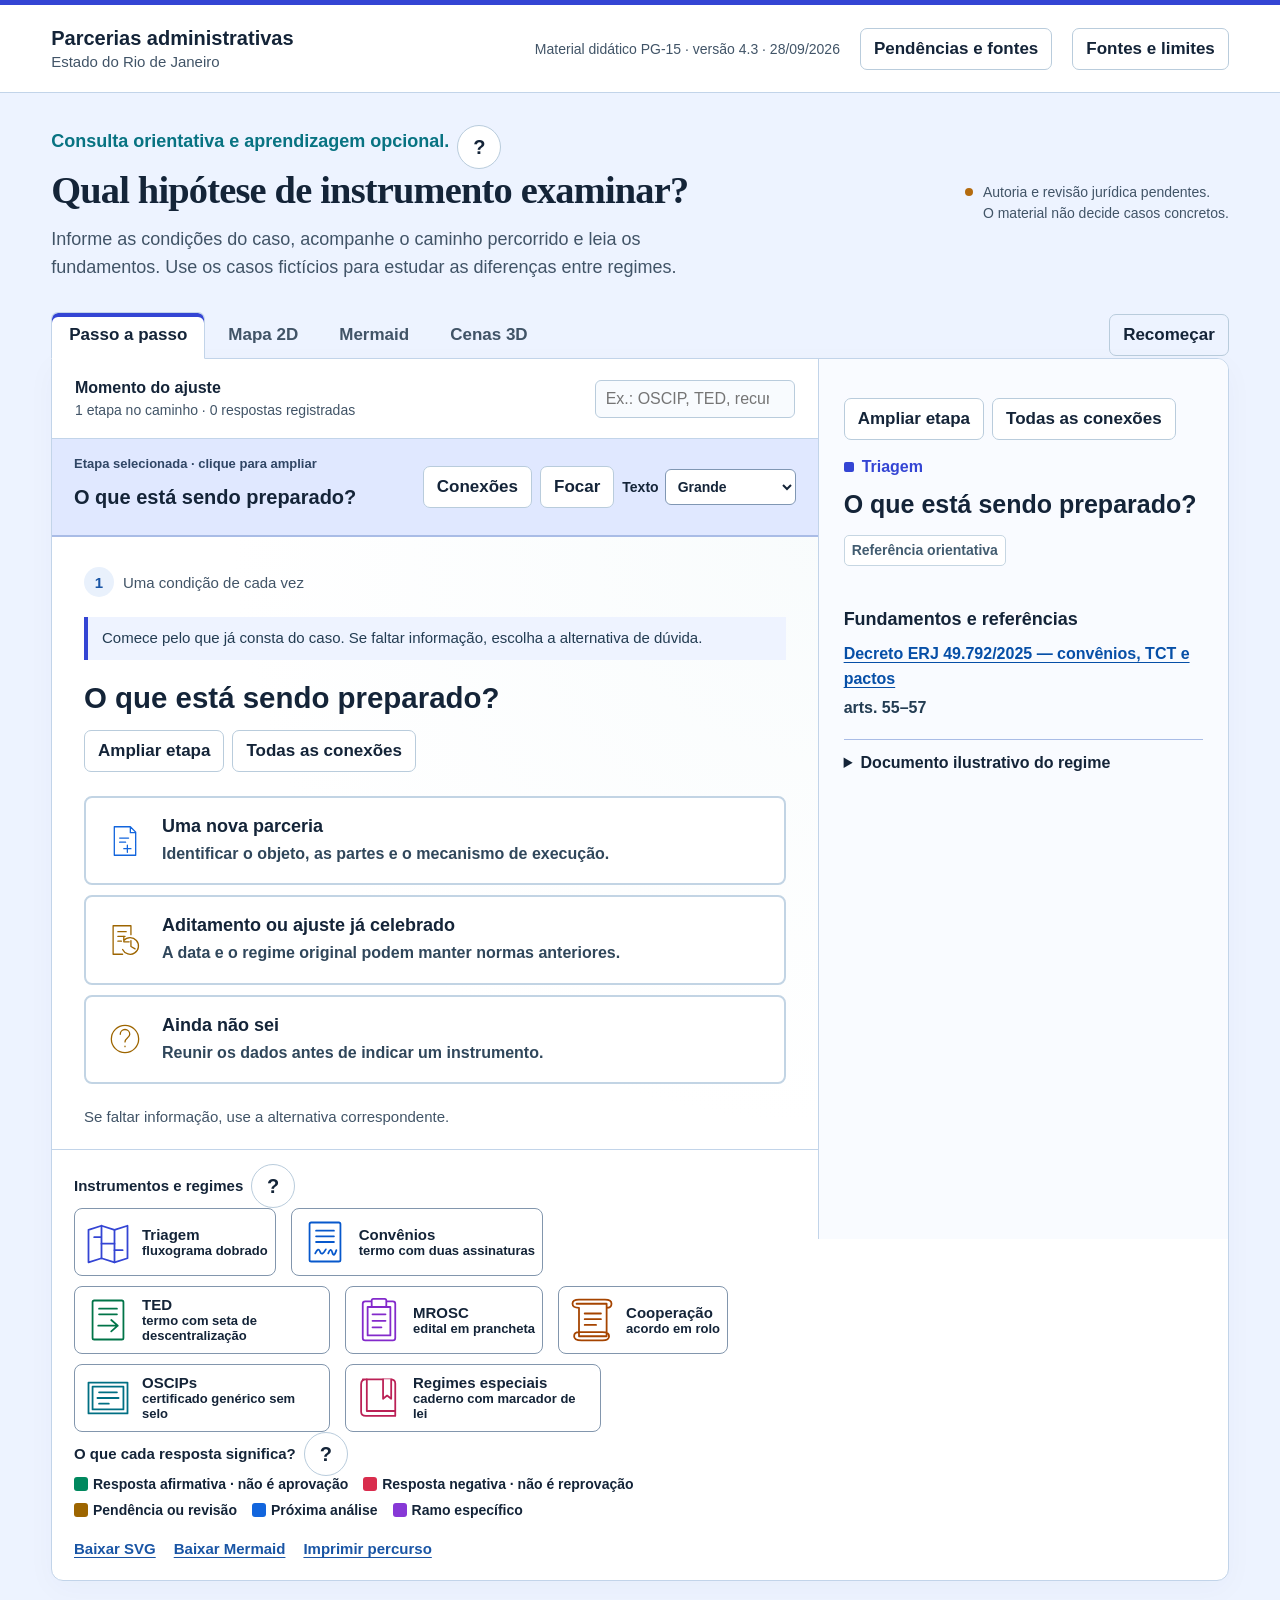
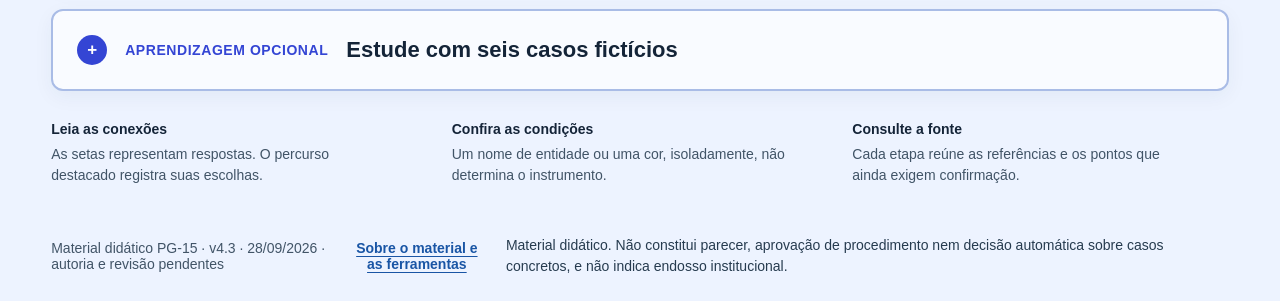
==== commit fbe9493a: "Publica PG-15 v4.3 com recebimentos federais" ====
--- a/index.html
+++ b/index.html
@@ -1,32 +1,32 @@
-<!doctype html>
-<html lang="pt-BR">
-<head>
-  <meta charset="UTF-8"><meta name="viewport" content="width=device-width, initial-scale=1">
-  <meta name="color-scheme" content="light"><meta name="description" content="Material didático PG-15, versão 4.2.2, sobre parcerias administrativas no Estado do Rio de Janeiro. Consulta orientativa e aprendizagem com casos fictícios.">
-  <title>Parcerias ERJ • Material didático PG-15 v4.2.2</title>
-  <link rel="stylesheet" href="assets/style.css?v=11d9beef1c610afe584580545d337b4dc4dfb7bf57e99c58ddf9b00aa3369641">
-</head>
-<body>
-<a class="skip" href="#workspace">Ir para o conteúdo</a>
-<header class="masthead">
-  <div class="identity"><div><strong>Parcerias administrativas</strong><span>Estado do Rio de Janeiro</span></div></div>
-  <div class="header-actions"><span class="edition">Material didático PG-15 · versão 4.2.2 · 28/09/2026</span><button id="research-open" class="quiet">Pendências e fontes</button><button id="sources-open" class="quiet">Fontes e limites</button></div>
-</header>
-<main>
-  <section class="intro"><div><div class="heading-with-help"><p class="intro-line">Consulta orientativa e aprendizagem opcional.</p><span data-context-help><button type="button" class="help-button" aria-label="Escopo do mapa: novas celebrações" aria-controls="scope-help" aria-describedby="scope-help" aria-expanded="false">?</button><span id="scope-help" class="help-popover" popover="manual" role="note" tabindex="0" hidden>Este mapa orienta novas celebrações. Aditamentos e instrumentos anteriores exigem conferir seu regime de origem e as normas de transição.</span></span></div><h1>Qual hipótese de instrumento examinar?</h1><p>Informe as condições do caso, acompanhe o caminho percorrido e leia os fundamentos. Use os casos fictícios para estudar as diferenças entre regimes.</p></div><div class="intro-note"><span class="status-dot"></span><p>Autoria e revisão jurídica pendentes.<br>O material não decide casos concretos.</p></div></section>
-  <div class="workspace-bar"><div role="tablist" aria-label="Forma de explorar" class="view-tabs"><button id="tab-guided" role="tab" data-view="guided" aria-selected="true" aria-controls="view-guided">Passo a passo</button><button id="tab-map" role="tab" data-view="map" aria-selected="false" aria-controls="view-map" tabindex="-1">Mapa 2D</button><button id="tab-mermaid" role="tab" data-view="mermaid" aria-selected="false" aria-controls="view-mermaid" tabindex="-1">Mermaid</button><button id="tab-three" role="tab" data-view="three" aria-selected="false" aria-controls="view-three" tabindex="-1">Cenas 3D</button></div><button id="reset" class="quiet">Recomeçar</button></div>
-  <div class="workbench" id="workspace" tabindex="-1">
-    <section class="stage" aria-label="Exploração do fluxo">
-      <div class="stage-top"><div id="route-status" aria-live="polite"></div><label class="search-label"><span>Encontrar etapa</span><input id="node-search" type="search" placeholder="Ex.: OSCIP, TED, recursos" autocomplete="off" aria-controls="search-results"></label></div>
-      <div id="search-results" hidden></div>
-      <div class="reading-strip"><div><span class="reading-eyebrow">Etapa selecionada · clique para ampliar</span><button id="selected-title" class="selected-title"></button></div><div class="module-actions"><button id="selected-connections">Conexões</button><button id="selected-focus">Focar</button><label class="text-size">Texto <select id="text-size" aria-label="Tamanho do texto"><option value="1">Grande</option><option value="1.25">Maior</option><option value="1.5">Apresentação</option></select></label></div></div>
-      <section id="route-outcome" class="route-outcome" aria-live="polite" aria-label="Resultado do percurso" hidden></section>
-      <section id="selection-stage" aria-label="Procedimento de seleção" hidden></section>
-      <section id="graph-step" class="graph-step" aria-label="Responder à etapa atual" hidden></section>
-      <div id="view-guided" role="tabpanel" aria-labelledby="tab-guided" class="view"><div id="guide"></div><div id="history"></div></div>
-      <div id="view-map" role="tabpanel" aria-labelledby="tab-map" class="view graph-view" hidden><div class="graph-toolbar"><label class="graph-scope-label">Exibição <select data-graph-mode aria-label="Exibição do Mapa 2D"><option value="progressive">Percurso progressivo</option><option value="all">Sistema inteiro</option></select></label><span>Selecione uma etapa para ler seus fundamentos.</span><div><button type="button" data-map-action="back" aria-label="Voltar uma etapa no percurso" disabled>Voltar uma etapa</button><button data-map-action="fit">Enquadrar vista</button><button data-map-action="focus">Focar seleção</button><button data-map-action="in" aria-label="Ampliar mapa">+</button><button data-map-action="out" aria-label="Reduzir mapa">−</button></div></div><div id="map-host" class="svg-host"></div></div>
-      <div id="view-mermaid" role="tabpanel" aria-labelledby="tab-mermaid" class="view graph-view" hidden><div class="graph-toolbar"><label class="graph-scope-label">Exibição <select data-graph-mode aria-label="Exibição do Mermaid"><option value="progressive">Percurso progressivo</option><option value="all">Sistema inteiro</option></select></label><div><button type="button" data-mermaid-action="back" aria-label="Voltar uma etapa no percurso" disabled>Voltar uma etapa</button><button data-mermaid-action="fit">Enquadrar vista</button><button data-mermaid-action="focus">Focar seleção</button><button data-mermaid-action="in" aria-label="Ampliar Mermaid">+</button><button data-mermaid-action="out" aria-label="Reduzir Mermaid">−</button></div></div><div id="mermaid-host" class="svg-host"><svg id="erj-mermaid" width="17290.38671875" xmlns="http://www.w3.org/2000/svg" class="flowchart" height="10491.2001953125" viewBox="0 0 17290.38671875 10491.2001953125" role="graphics-document document" aria-roledescription="flowchart-v2"><style>#erj-mermaid{font-family:Segoe UI,Arial,sans-serif;font-size:24px;fill:#142438;}@keyframes edge-animation-frame{from{stroke-dashoffset:0;}}@keyframes dash{to{stroke-dashoffset:0;}}#erj-mermaid .edge-animation-slow{stroke-dasharray:9,5!important;stroke-dashoffset:900;animation:dash 50s linear infinite;stroke-linecap:round;}#erj-mermaid .edge-animation-fast{stroke-dasharray:9,5!important;stroke-dashoffset:900;animation:dash 20s linear infinite;stroke-linecap:round;}#erj-mermaid .error-icon{fill:hsl(220.5882352941, 100%, 98.3333333333%);}#erj-mermaid .error-text{fill:rgb(8.5000000002, 5.7500000001, 0);stroke:rgb(8.5000000002, 5.7500000001, 0);}#erj-mermaid .edge-thickness-normal{stroke-width:1px;}#erj-mermaid .edge-thickness-thick{stroke-width:3.5px;}#erj-mermaid .edge-pattern-solid{stroke-dasharray:0;}#erj-mermaid .edge-thickness-invisible{stroke-width:0;fill:none;}#erj-mermaid .edge-pattern-dashed{stroke-dasharray:3;}#erj-mermaid .edge-pattern-dotted{stroke-dasharray:2;}#erj-mermaid .marker{fill:#60758a;stroke:#60758a;}#erj-mermaid .marker.cross{stroke:#60758a;}#erj-mermaid svg{font-family:Segoe UI,Arial,sans-serif;font-size:24px;}#erj-mermaid p{margin:0;}#erj-mermaid .label{font-family:Segoe UI,Arial,sans-serif;color:#142438;}#erj-mermaid .cluster-label text{fill:rgb(8.5000000002, 5.7500000001, 0);}#erj-mermaid .cluster-label span{color:rgb(8.5000000002, 5.7500000001, 0);}#erj-mermaid .cluster-label span p{background-color:transparent;}#erj-mermaid .label text,#erj-mermaid span{fill:#142438;color:#142438;}#erj-mermaid .node rect,#erj-mermaid .node circle,#erj-mermaid .node ellipse,#erj-mermaid .node polygon,#erj-mermaid .node path{fill:#fff4dd;stroke:hsl(40.5882352941, 60%, 83.3333333333%);stroke-width:1px;}#erj-mermaid .rough-node .label text,#erj-mermaid .node .label text,#erj-mermaid .image-shape .label,#erj-mermaid .icon-shape .label{text-anchor:middle;}#erj-mermaid .node .katex path{fill:#000;stroke:#000;stroke-width:1px;}#erj-mermaid .rough-node .label,#erj-mermaid .node .label,#erj-mermaid .image-shape .label,#erj-mermaid .icon-shape .label{text-align:center;}#erj-mermaid .node.clickable{cursor:pointer;}#erj-mermaid .root .anchor path{fill:#60758a!important;stroke-width:0;stroke:#60758a;}#erj-mermaid .arrowheadPath{fill:#0b0b0b;}#erj-mermaid .edgePath .path{stroke:#60758a;stroke-width:1px;}#erj-mermaid .flowchart-link{stroke:#60758a;fill:none;}#erj-mermaid .edgeLabel{background-color:hsl(-79.4117647059, 100%, 93.3333333333%);text-align:center;}#erj-mermaid .edgeLabel p{background-color:hsl(-79.4117647059, 100%, 93.3333333333%);}#erj-mermaid .edgeLabel rect{opacity:0.5;background-color:hsl(-79.4117647059, 100%, 93.3333333333%);fill:hsl(-79.4117647059, 100%, 93.3333333333%);}#erj-mermaid .labelBkg{background-color:rgba(243.9999999999, 220.9999999998, 255, 0.5);}#erj-mermaid .cluster rect{fill:hsl(220.5882352941, 100%, 98.3333333333%);stroke:hsl(220.5882352941, 60%, 88.3333333333%);stroke-width:1px;}#erj-mermaid .cluster text{fill:rgb(8.5000000002, 5.7500000001, 0);}#erj-mermaid .cluster span{color:rgb(8.5000000002, 5.7500000001, 0);}#erj-mermaid div.mermaidTooltip{position:absolute;text-align:center;max-width:200px;padding:2px;font-family:Segoe UI,Arial,sans-serif;font-size:12px;background:hsl(220.5882352941, 100%, 98.3333333333%);border:1px solid hsl(220.5882352941, 60%, 88.3333333333%);border-radius:2px;pointer-events:none;z-index:100;}#erj-mermaid .flowchartTitleText{text-anchor:middle;font-size:18px;fill:#142438;}#erj-mermaid rect.text{fill:none;stroke-width:0;}#erj-mermaid .icon-shape,#erj-mermaid .image-shape{background-color:hsl(-79.4117647059, 100%, 93.3333333333%);text-align:center;}#erj-mermaid .icon-shape p,#erj-mermaid .image-shape p{background-color:hsl(-79.4117647059, 100%, 93.3333333333%);padding:2px;}#erj-mermaid .icon-shape .label rect,#erj-mermaid .image-shape .label rect{opacity:0.5;background-color:hsl(-79.4117647059, 100%, 93.3333333333%);fill:hsl(-79.4117647059, 100%, 93.3333333333%);}#erj-mermaid .label-icon{display:inline-block;height:1em;overflow:visible;vertical-align:-0.125em;}#erj-mermaid .node .label-icon path{fill:currentColor;stroke:revert;stroke-width:revert;}#erj-mermaid .node .neo-node{stroke:hsl(40.5882352941, 60%, 83.3333333333%);}#erj-mermaid [data-look="neo"].node rect,#erj-mermaid [data-look="neo"].cluster rect,#erj-mermaid [data-look="neo"].node polygon{stroke:url(#erj-mermaid-gradient);filter:drop-shadow( 1px 2px 2px rgba(185,185,185,1));}#erj-mermaid [data-look="neo"].swimlane.cluster rect{filter:none;}#erj-mermaid [data-look="neo"].node path{stroke:url(#erj-mermaid-gradient);stroke-width:1px;}#erj-mermaid [data-look="neo"].node .outer-path{filter:drop-shadow( 1px 2px 2px rgba(185,185,185,1));}#erj-mermaid [data-look="neo"].node .neo-line path{stroke:hsl(40.5882352941, 60%, 83.3333333333%);filter:none;}#erj-mermaid [data-look="neo"].node circle{stroke:url(#erj-mermaid-gradient);filter:drop-shadow( 1px 2px 2px rgba(185,185,185,1));}#erj-mermaid [data-look="neo"].node circle .state-start{fill:#000000;}#erj-mermaid [data-look="neo"].icon-shape .icon{fill:url(#erj-mermaid-gradient);filter:drop-shadow( 1px 2px 2px rgba(185,185,185,1));}#erj-mermaid [data-look="neo"].icon-shape .icon-neo path{stroke:url(#erj-mermaid-gradient);filter:drop-shadow( 1px 2px 2px rgba(185,185,185,1));}#erj-mermaid .node text,#erj-mermaid .node tspan,#erj-mermaid .node .label{font-weight:800!important;font-size:24px!important;fill:rgb(20, 36, 56)!important;}#erj-mermaid :root{--mermaid-font-family:"trebuchet ms",verdana,arial,sans-serif;}#erj-mermaid .geral rect{fill:rgb(220, 228, 255)!important;stroke:rgb(52, 69, 212)!important;color:rgb(20, 36, 56)!important;stroke-width:3px!important;font-weight:800!important;font-size:24px!important;}#erj-mermaid .geral polygon{fill:rgb(220, 228, 255)!important;stroke:rgb(52, 69, 212)!important;color:rgb(20, 36, 56)!important;stroke-width:3px!important;font-weight:800!important;font-size:24px!important;}#erj-mermaid .geral ellipse{fill:rgb(220, 228, 255)!important;stroke:rgb(52, 69, 212)!important;color:rgb(20, 36, 56)!important;stroke-width:3px!important;font-weight:800!important;font-size:24px!important;}#erj-mermaid .geral circle{fill:rgb(220, 228, 255)!important;stroke:rgb(52, 69, 212)!important;color:rgb(20, 36, 56)!important;stroke-width:3px!important;font-weight:800!important;font-size:24px!important;}#erj-mermaid .geral path{fill:rgb(220, 228, 255)!important;stroke:rgb(52, 69, 212)!important;color:rgb(20, 36, 56)!important;stroke-width:3px!important;font-weight:800!important;font-size:24px!important;}#erj-mermaid .geral tspan{fill:rgb(20, 36, 56)!important;}#erj-mermaid .convenio rect{fill:rgb(204, 232, 255)!important;stroke:rgb(7, 88, 204)!important;color:rgb(20, 36, 56)!important;stroke-width:3px!important;font-weight:800!important;font-size:24px!important;}#erj-mermaid .convenio polygon{fill:rgb(204, 232, 255)!important;stroke:rgb(7, 88, 204)!important;color:rgb(20, 36, 56)!important;stroke-width:3px!important;font-weight:800!important;font-size:24px!important;}#erj-mermaid .convenio ellipse{fill:rgb(204, 232, 255)!important;stroke:rgb(7, 88, 204)!important;color:rgb(20, 36, 56)!important;stroke-width:3px!important;font-weight:800!important;font-size:24px!important;}#erj-mermaid .convenio circle{fill:rgb(204, 232, 255)!important;stroke:rgb(7, 88, 204)!important;color:rgb(20, 36, 56)!important;stroke-width:3px!important;font-weight:800!important;font-size:24px!important;}#erj-mermaid .convenio path{fill:rgb(204, 232, 255)!important;stroke:rgb(7, 88, 204)!important;color:rgb(20, 36, 56)!important;stroke-width:3px!important;font-weight:800!important;font-size:24px!important;}#erj-mermaid .convenio tspan{fill:rgb(20, 36, 56)!important;}#erj-mermaid .ted rect{fill:rgb(186, 244, 207)!important;stroke:rgb(0, 116, 72)!important;color:rgb(20, 36, 56)!important;stroke-width:3px!important;font-weight:800!important;font-size:24px!important;}#erj-mermaid .ted polygon{fill:rgb(186, 244, 207)!important;stroke:rgb(0, 116, 72)!important;color:rgb(20, 36, 56)!important;stroke-width:3px!important;font-weight:800!important;font-size:24px!important;}#erj-mermaid .ted ellipse{fill:rgb(186, 244, 207)!important;stroke:rgb(0, 116, 72)!important;color:rgb(20, 36, 56)!important;stroke-width:3px!important;font-weight:800!important;font-size:24px!important;}#erj-mermaid .ted circle{fill:rgb(186, 244, 207)!important;stroke:rgb(0, 116, 72)!important;color:rgb(20, 36, 56)!important;stroke-width:3px!important;font-weight:800!important;font-size:24px!important;}#erj-mermaid .ted path{fill:rgb(186, 244, 207)!important;stroke:rgb(0, 116, 72)!important;color:rgb(20, 36, 56)!important;stroke-width:3px!important;font-weight:800!important;font-size:24px!important;}#erj-mermaid .ted tspan{fill:rgb(20, 36, 56)!important;}#erj-mermaid .mrosc rect{fill:rgb(235, 207, 255)!important;stroke:rgb(131, 42, 203)!important;color:rgb(20, 36, 56)!important;stroke-width:3px!important;font-weight:800!important;font-size:24px!important;}#erj-mermaid .mrosc polygon{fill:rgb(235, 207, 255)!important;stroke:rgb(131, 42, 203)!important;color:rgb(20, 36, 56)!important;stroke-width:3px!important;font-weight:800!important;font-size:24px!important;}#erj-mermaid .mrosc ellipse{fill:rgb(235, 207, 255)!important;stroke:rgb(131, 42, 203)!important;color:rgb(20, 36, 56)!important;stroke-width:3px!important;font-weight:800!important;font-size:24px!important;}#erj-mermaid .mrosc circle{fill:rgb(235, 207, 255)!important;stroke:rgb(131, 42, 203)!important;color:rgb(20, 36, 56)!important;stroke-width:3px!important;font-weight:800!important;font-size:24px!important;}#erj-mermaid .mrosc path{fill:rgb(235, 207, 255)!important;stroke:rgb(131, 42, 203)!important;color:rgb(20, 36, 56)!important;stroke-width:3px!important;font-weight:800!important;font-size:24px!important;}#erj-mermaid .mrosc tspan{fill:rgb(20, 36, 56)!important;}#erj-mermaid .cooperacao rect{fill:rgb(255, 220, 158)!important;stroke:rgb(165, 68, 0)!important;color:rgb(20, 36, 56)!important;stroke-width:3px!important;font-weight:800!important;font-size:24px!important;}#erj-mermaid .cooperacao polygon{fill:rgb(255, 220, 158)!important;stroke:rgb(165, 68, 0)!important;color:rgb(20, 36, 56)!important;stroke-width:3px!important;font-weight:800!important;font-size:24px!important;}#erj-mermaid .cooperacao ellipse{fill:rgb(255, 220, 158)!important;stroke:rgb(165, 68, 0)!important;color:rgb(20, 36, 56)!important;stroke-width:3px!important;font-weight:800!important;font-size:24px!important;}#erj-mermaid .cooperacao circle{fill:rgb(255, 220, 158)!important;stroke:rgb(165, 68, 0)!important;color:rgb(20, 36, 56)!important;stroke-width:3px!important;font-weight:800!important;font-size:24px!important;}#erj-mermaid .cooperacao path{fill:rgb(255, 220, 158)!important;stroke:rgb(165, 68, 0)!important;color:rgb(20, 36, 56)!important;stroke-width:3px!important;font-weight:800!important;font-size:24px!important;}#erj-mermaid .cooperacao tspan{fill:rgb(20, 36, 56)!important;}#erj-mermaid .oscip rect{fill:rgb(169, 241, 243)!important;stroke:rgb(0, 111, 131)!important;color:rgb(20, 36, 56)!important;stroke-width:3px!important;font-weight:800!important;font-size:24px!important;}#erj-mermaid .oscip polygon{fill:rgb(169, 241, 243)!important;stroke:rgb(0, 111, 131)!important;color:rgb(20, 36, 56)!important;stroke-width:3px!important;font-weight:800!important;font-size:24px!important;}#erj-mermaid .oscip ellipse{fill:rgb(169, 241, 243)!important;stroke:rgb(0, 111, 131)!important;color:rgb(20, 36, 56)!important;stroke-width:3px!important;font-weight:800!important;font-size:24px!important;}#erj-mermaid .oscip circle{fill:rgb(169, 241, 243)!important;stroke:rgb(0, 111, 131)!important;color:rgb(20, 36, 56)!important;stroke-width:3px!important;font-weight:800!important;font-size:24px!important;}#erj-mermaid .oscip path{fill:rgb(169, 241, 243)!important;stroke:rgb(0, 111, 131)!important;color:rgb(20, 36, 56)!important;stroke-width:3px!important;font-weight:800!important;font-size:24px!important;}#erj-mermaid .oscip tspan{fill:rgb(20, 36, 56)!important;}#erj-mermaid .especial rect{fill:rgb(255, 208, 226)!important;stroke:rgb(187, 33, 86)!important;color:rgb(20, 36, 56)!important;stroke-width:3px!important;font-weight:800!important;font-size:24px!important;}#erj-mermaid .especial polygon{fill:rgb(255, 208, 226)!important;stroke:rgb(187, 33, 86)!important;color:rgb(20, 36, 56)!important;stroke-width:3px!important;font-weight:800!important;font-size:24px!important;}#erj-mermaid .especial ellipse{fill:rgb(255, 208, 226)!important;stroke:rgb(187, 33, 86)!important;color:rgb(20, 36, 56)!important;stroke-width:3px!important;font-weight:800!important;font-size:24px!important;}#erj-mermaid .especial circle{fill:rgb(255, 208, 226)!important;stroke:rgb(187, 33, 86)!important;color:rgb(20, 36, 56)!important;stroke-width:3px!important;font-weight:800!important;font-size:24px!important;}#erj-mermaid .especial path{fill:rgb(255, 208, 226)!important;stroke:rgb(187, 33, 86)!important;color:rgb(20, 36, 56)!important;stroke-width:3px!important;font-weight:800!important;font-size:24px!important;}#erj-mermaid .especial tspan{fill:rgb(20, 36, 56)!important;}#erj-mermaid .answer_confirmacao rect{fill:rgb(255, 255, 255)!important;stroke:rgb(0, 136, 94)!important;color:rgb(20, 36, 56)!important;stroke-width:4px!important;font-weight:800!important;font-size:24px!important;}#erj-mermaid .answer_confirmacao polygon{fill:rgb(255, 255, 255)!important;stroke:rgb(0, 136, 94)!important;color:rgb(20, 36, 56)!important;stroke-width:4px!important;font-weight:800!important;font-size:24px!important;}#erj-mermaid .answer_confirmacao ellipse{fill:rgb(255, 255, 255)!important;stroke:rgb(0, 136, 94)!important;color:rgb(20, 36, 56)!important;stroke-width:4px!important;font-weight:800!important;font-size:24px!important;}#erj-mermaid .answer_confirmacao circle{fill:rgb(255, 255, 255)!important;stroke:rgb(0, 136, 94)!important;color:rgb(20, 36, 56)!important;stroke-width:4px!important;font-weight:800!important;font-size:24px!important;}#erj-mermaid .answer_confirmacao path{fill:rgb(255, 255, 255)!important;stroke:rgb(0, 136, 94)!important;color:rgb(20, 36, 56)!important;stroke-width:4px!important;font-weight:800!important;font-size:24px!important;}#erj-mermaid .answer_confirmacao tspan{fill:rgb(20, 36, 56)!important;}#erj-mermaid .answer_negativa rect{fill:rgb(255, 255, 255)!important;stroke:rgb(217, 45, 77)!important;color:rgb(20, 36, 56)!important;stroke-width:4px!important;font-weight:800!important;font-size:24px!important;}#erj-mermaid .answer_negativa polygon{fill:rgb(255, 255, 255)!important;stroke:rgb(217, 45, 77)!important;color:rgb(20, 36, 56)!important;stroke-width:4px!important;font-weight:800!important;font-size:24px!important;}#erj-mermaid .answer_negativa ellipse{fill:rgb(255, 255, 255)!important;stroke:rgb(217, 45, 77)!important;color:rgb(20, 36, 56)!important;stroke-width:4px!important;font-weight:800!important;font-size:24px!important;}#erj-mermaid .answer_negativa circle{fill:rgb(255, 255, 255)!important;stroke:rgb(217, 45, 77)!important;color:rgb(20, 36, 56)!important;stroke-width:4px!important;font-weight:800!important;font-size:24px!important;}#erj-mermaid .answer_negativa path{fill:rgb(255, 255, 255)!important;stroke:rgb(217, 45, 77)!important;color:rgb(20, 36, 56)!important;stroke-width:4px!important;font-weight:800!important;font-size:24px!important;}#erj-mermaid .answer_negativa tspan{fill:rgb(20, 36, 56)!important;}#erj-mermaid .answer_pendencia rect{fill:rgb(255, 255, 255)!important;stroke:rgb(157, 101, 0)!important;color:rgb(20, 36, 56)!important;stroke-width:4px!important;font-weight:800!important;font-size:24px!important;}#erj-mermaid .answer_pendencia polygon{fill:rgb(255, 255, 255)!important;stroke:rgb(157, 101, 0)!important;color:rgb(20, 36, 56)!important;stroke-width:4px!important;font-weight:800!important;font-size:24px!important;}#erj-mermaid .answer_pendencia ellipse{fill:rgb(255, 255, 255)!important;stroke:rgb(157, 101, 0)!important;color:rgb(20, 36, 56)!important;stroke-width:4px!important;font-weight:800!important;font-size:24px!important;}#erj-mermaid .answer_pendencia circle{fill:rgb(255, 255, 255)!important;stroke:rgb(157, 101, 0)!important;color:rgb(20, 36, 56)!important;stroke-width:4px!important;font-weight:800!important;font-size:24px!important;}#erj-mermaid .answer_pendencia path{fill:rgb(255, 255, 255)!important;stroke:rgb(157, 101, 0)!important;color:rgb(20, 36, 56)!important;stroke-width:4px!important;font-weight:800!important;font-size:24px!important;}#erj-mermaid .answer_pendencia tspan{fill:rgb(20, 36, 56)!important;}#erj-mermaid .answer_encaminhamento rect{fill:rgb(255, 255, 255)!important;stroke:rgb(18, 101, 221)!important;color:rgb(20, 36, 56)!important;stroke-width:4px!important;font-weight:800!important;font-size:24px!important;}#erj-mermaid .answer_encaminhamento polygon{fill:rgb(255, 255, 255)!important;stroke:rgb(18, 101, 221)!important;color:rgb(20, 36, 56)!important;stroke-width:4px!important;font-weight:800!important;font-size:24px!important;}#erj-mermaid .answer_encaminhamento ellipse{fill:rgb(255, 255, 255)!important;stroke:rgb(18, 101, 221)!important;color:rgb(20, 36, 56)!important;stroke-width:4px!important;font-weight:800!important;font-size:24px!important;}#erj-mermaid .answer_encaminhamento circle{fill:rgb(255, 255, 255)!important;stroke:rgb(18, 101, 221)!important;color:rgb(20, 36, 56)!important;stroke-width:4px!important;font-weight:800!important;font-size:24px!important;}#erj-mermaid .answer_encaminhamento path{fill:rgb(255, 255, 255)!important;stroke:rgb(18, 101, 221)!important;color:rgb(20, 36, 56)!important;stroke-width:4px!important;font-weight:800!important;font-size:24px!important;}#erj-mermaid .answer_encaminhamento tspan{fill:rgb(20, 36, 56)!important;}#erj-mermaid .answer_especializacao rect{fill:rgb(255, 255, 255)!important;stroke:rgb(135, 56, 214)!important;color:rgb(20, 36, 56)!important;stroke-width:4px!important;font-weight:800!important;font-size:24px!important;}#erj-mermaid .answer_especializacao polygon{fill:rgb(255, 255, 255)!important;stroke:rgb(135, 56, 214)!important;color:rgb(20, 36, 56)!important;stroke-width:4px!important;font-weight:800!important;font-size:24px!important;}#erj-mermaid .answer_especializacao ellipse{fill:rgb(255, 255, 255)!important;stroke:rgb(135, 56, 214)!important;color:rgb(20, 36, 56)!important;stroke-width:4px!important;font-weight:800!important;font-size:24px!important;}#erj-mermaid .answer_especializacao circle{fill:rgb(255, 255, 255)!important;stroke:rgb(135, 56, 214)!important;color:rgb(20, 36, 56)!important;stroke-width:4px!important;font-weight:800!important;font-size:24px!important;}#erj-mermaid .answer_especializacao path{fill:rgb(255, 255, 255)!important;stroke:rgb(135, 56, 214)!important;color:rgb(20, 36, 56)!important;stroke-width:4px!important;font-weight:800!important;font-size:24px!important;}#erj-mermaid .answer_especializacao tspan{fill:rgb(20, 36, 56)!important;}#erj-mermaid .pending rect{stroke-dasharray:5,3!important;}#erj-mermaid .pending polygon{stroke-dasharray:5,3!important;}#erj-mermaid .pending ellipse{stroke-dasharray:5,3!important;}#erj-mermaid .pending circle{stroke-dasharray:5,3!important;}#erj-mermaid .pending path{stroke-dasharray:5,3!important;}</style><g><marker id="erj-mermaid_flowchart-v2-pointEnd" class="marker flowchart-v2" viewBox="0 0 10 10" refX="5" refY="5" markerUnits="userSpaceOnUse" markerWidth="8" markerHeight="8" orient="auto"><path d="M 0 0 L 10 5 L 0 10 z" class="arrowMarkerPath" style="stroke-width: 1; stroke-dasharray: 1, 0;"></path></marker><marker id="erj-mermaid_flowchart-v2-pointStart" class="marker flowchart-v2" viewBox="0 0 10 10" refX="4.5" refY="5" markerUnits="userSpaceOnUse" markerWidth="8" markerHeight="8" orient="auto"><path d="M 0 5 L 10 10 L 10 0 z" class="arrowMarkerPath" style="stroke-width: 1; stroke-dasharray: 1, 0;"></path></marker><marker id="erj-mermaid_flowchart-v2-pointEnd-margin" class="marker flowchart-v2" viewBox="0 0 11.5 14" refX="11.5" refY="7" markerUnits="userSpaceOnUse" markerWidth="10.5" markerHeight="14" orient="auto"><path d="M 0 0 L 11.5 7 L 0 14 z" class="arrowMarkerPath" style="stroke-width: 0; stroke-dasharray: 1, 0;"></path></marker><marker id="erj-mermaid_flowchart-v2-pointStart-margin" class="marker flowchart-v2" viewBox="0 0 11.5 14" refX="1" refY="7" markerUnits="userSpaceOnUse" markerWidth="11.5" markerHeight="14" orient="auto"><polygon points="0,7 11.5,14 11.5,0" class="arrowMarkerPath" style="stroke-width: 0; stroke-dasharray: 1, 0;"></polygon></marker><marker id="erj-mermaid_flowchart-v2-circleEnd" class="marker flowchart-v2" viewBox="0 0 10 10" refX="11" refY="5" markerUnits="userSpaceOnUse" markerWidth="11" markerHeight="11" orient="auto"><circle cx="5" cy="5" r="5" class="arrowMarkerPath" style="stroke-width: 1; stroke-dasharray: 1, 0;"></circle></marker><marker id="erj-mermaid_flowchart-v2-circleStart" class="marker flowchart-v2" viewBox="0 0 10 10" refX="-1" refY="5" markerUnits="userSpaceOnUse" markerWidth="11" markerHeight="11" orient="auto"><circle cx="5" cy="5" r="5" class="arrowMarkerPath" style="stroke-width: 1; stroke-dasharray: 1, 0;"></circle></marker><marker id="erj-mermaid_flowchart-v2-circleEnd-margin" class="marker flowchart-v2" viewBox="0 0 10 10" refY="5" refX="12.25" markerUnits="userSpaceOnUse" markerWidth="14" markerHeight="14" orient="auto"><circle cx="5" cy="5" r="5" class="arrowMarkerPath" style="stroke-width: 0; stroke-dasharray: 1, 0;"></circle></marker><marker id="erj-mermaid_flowchart-v2-circleStart-margin" class="marker flowchart-v2" viewBox="0 0 10 10" refX="-2" refY="5" markerUnits="userSpaceOnUse" markerWidth="14" markerHeight="14" orient="auto"><circle cx="5" cy="5" r="5" class="arrowMarkerPath" style="stroke-width: 0; stroke-dasharray: 1, 0;"></circle></marker><marker id="erj-mermaid_flowchart-v2-crossEnd" class="marker cross flowchart-v2" viewBox="0 0 11 11" refX="12" refY="5.2" markerUnits="userSpaceOnUse" markerWidth="11" markerHeight="11" orient="auto"><path d="M 1,1 l 9,9 M 10,1 l -9,9" class="arrowMarkerPath" style="stroke-width: 2; stroke-dasharray: 1, 0;"></path></marker><marker id="erj-mermaid_flowchart-v2-crossStart" class="marker cross flowchart-v2" viewBox="0 0 11 11" refX="-1" refY="5.2" markerUnits="userSpaceOnUse" markerWidth="11" markerHeight="11" orient="auto"><path d="M 1,1 l 9,9 M 10,1 l -9,9" class="arrowMarkerPath" style="stroke-width: 2; stroke-dasharray: 1, 0;"></path></marker><marker id="erj-mermaid_flowchart-v2-crossEnd-margin" class="marker cross flowchart-v2" viewBox="0 0 15 15" refX="17.7" refY="7.5" markerUnits="userSpaceOnUse" markerWidth="12" markerHeight="12" orient="auto"><path d="M 1,1 L 14,14 M 1,14 L 14,1" class="arrowMarkerPath" style="stroke-width: 2.5;"></path></marker><marker id="erj-mermaid_flowchart-v2-crossStart-margin" class="marker cross flowchart-v2" viewBox="0 0 15 15" refX="-3.5" refY="7.5" markerUnits="userSpaceOnUse" markerWidth="12" markerHeight="12" orient="auto"><path d="M 1,1 L 14,14 M 1,14 L 14,1" class="arrowMarkerPath" style="stroke-width: 2.5; stroke-dasharray: 1, 0;"></path></marker><g class="root"><g class="clusters"></g><g class="edgePaths"><path d="M215.578,6863.6L404.438,6625L506.742,6625" id="erj-mermaid-erj_edge_0_a" class="edge-thickness-normal edge-pattern-solid edge-thickness-normal edge-pattern-solid flowchart-link" style="stroke:#1265dd;stroke-width:3px;fill:none;;;stroke:#1265dd;stroke-width:3px;fill:none" data-edge="true" data-et="edge" data-id="erj_edge_0_a" data-points="W3sieCI6MjE1LjU3NzU0Nzk3NDYwNTIsInkiOjY4NjMuNjAwMDI1MTc3MDAyfSx7IngiOjQwNC40Mzc1LCJ5Ijo2NjI1LjAwMDAyMjg4ODE4NH0seyJ4Ijo1MTAuNzQyMTg3NSwieSI6NjYyNS4wMDAwMjI4ODgxODR9XQ==" data-look="classic" marker-end="url(#erj-mermaid_flowchart-v2-pointEnd__1265dd)" data-edge-id="inicio--novo" data-edge-part="question" aria-label="Relação: Uma nova parceria"></path><path d="M851.93,6625L958.234,6625L1040.914,6625" id="erj-mermaid-erj_edge_0_b" class="edge-thickness-normal edge-pattern-solid edge-thickness-normal edge-pattern-solid flowchart-link" style="stroke:#1265dd;stroke-width:3px;fill:none;;;stroke:#1265dd;stroke-width:3px;fill:none" data-edge="true" data-et="edge" data-id="erj_edge_0_b" data-points="W3sieCI6ODUxLjkyOTY4NzUsInkiOjY2MjUuMDAwMDIyODg4MTg0fSx7IngiOjk1OC4yMzQzNzUsInkiOjY2MjUuMDAwMDIyODg4MTg0fSx7IngiOjEwNDQuOTE0MDYyNSwieSI6NjYyNS4wMDAwMjI4ODgxODR9XQ==" data-look="classic" marker-end="url(#erj-mermaid_flowchart-v2-pointEnd__1265dd)" data-edge-id="inicio--novo" data-edge-part="destination" aria-label="Relação: Uma nova parceria"></path><path d="M172.845,6982L404.438,10304.8L475.438,10304.8" id="erj-mermaid-erj_edge_1_a" class="edge-thickness-normal edge-pattern-solid edge-thickness-normal edge-pattern-solid flowchart-link" style="stroke:#9d6500;stroke-width:3px;stroke-dasharray:3 4;fill:none;;;stroke:#9d6500;stroke-width:3px;stroke-dasharray:3 4;fill:none" data-edge="true" data-et="edge" data-id="erj_edge_1_a" data-points="W3sieCI6MTcyLjg0NDg3MzYzNzA0NTk0LCJ5Ijo2OTgyLjAwMDAyNjcwMjg4MX0seyJ4Ijo0MDQuNDM3NSwieSI6MTAzMDQuODAwMDM1NDc2Njg1fSx7IngiOjQ3OS40Mzc1LCJ5IjoxMDMwNC44MDAwMzU0NzY2ODV9XQ==" data-look="classic" marker-end="url(#erj-mermaid_flowchart-v2-pointEnd__9d6500)" data-edge-id="inicio--existente" data-edge-part="question" aria-label="Relação: Aditamento ou ajuste já celebrado"></path><path d="M883.234,10304.8L958.234,10304.8L1029.234,10304.8" id="erj-mermaid-erj_edge_1_b" class="edge-thickness-normal edge-pattern-solid edge-thickness-normal edge-pattern-solid flowchart-link" style="stroke:#9d6500;stroke-width:3px;stroke-dasharray:3 4;fill:none;;;stroke:#9d6500;stroke-width:3px;stroke-dasharray:3 4;fill:none" data-edge="true" data-et="edge" data-id="erj_edge_1_b" data-points="W3sieCI6ODgzLjIzNDM3NSwieSI6MTAzMDQuODAwMDM1NDc2Njg1fSx7IngiOjk1OC4yMzQzNzUsInkiOjEwMzA0LjgwMDAzNTQ3NjY4NX0seyJ4IjoxMDMzLjIzNDM3NSwieSI6MTAzMDQuODAwMDM1NDc2Njg1fV0=" data-look="classic" marker-end="url(#erj-mermaid_flowchart-v2-pointEnd__9d6500)" data-edge-id="inicio--existente" data-edge-part="destination" aria-label="Relação: Aditamento ou ajuste já celebrado"></path><path d="M172.689,6982L404.438,10437.2L681.336,10437.2L958.234,10437.2L1232.648,10437.2L1507.063,10437.2L1801.652,10437.2L2096.242,10437.2L2379.898,10437.2L2663.555,10437.2L2965.412,10437.2L3267.27,10437.2L3578.863,10437.2L3890.457,10437.2L4205.316,10437.2L4520.176,10437.2L4831.77,10437.2L5143.363,10437.2L5455.473,10437.2L5767.582,10437.2L6079.176,10437.2L6390.77,10437.2L6688.059,10437.2L6985.348,10437.2L7281.764,10437.2L7578.18,10437.2L7744.4,10437.2" id="erj-mermaid-erj_edge_2_a" class="edge-thickness-normal edge-pattern-solid edge-thickness-normal edge-pattern-solid flowchart-link" style="stroke:#9d6500;stroke-width:3px;stroke-dasharray:3 4;fill:none;;;stroke:#9d6500;stroke-width:3px;stroke-dasharray:3 4;fill:none" data-edge="true" data-et="edge" data-id="erj_edge_2_a" data-points="[base64]" data-look="classic" marker-end="url(#erj-mermaid_flowchart-v2-pointEnd__9d6500)" data-edge-id="inicio--incerto" data-edge-part="question" aria-label="Relação: Ainda não sei"></path><path d="M8028.166,10437.2L8198.387,10437.2L8483.315,9765.283" id="erj-mermaid-erj_edge_2_b" class="edge-thickness-normal edge-pattern-solid edge-thickness-normal edge-pattern-solid flowchart-link" style="stroke:#9d6500;stroke-width:3px;stroke-dasharray:3 4;fill:none;;;stroke:#9d6500;stroke-width:3px;stroke-dasharray:3 4;fill:none" data-edge="true" data-et="edge" data-id="erj_edge_2_b" data-points="W3sieCI6ODAyOC4xNjYwMTU2MjUsInkiOjEwNDM3LjIwMDAzNzAwMjU2M30seyJ4Ijo4MTk4LjM4NjcxODc1LCJ5IjoxMDQzNy4yMDAwMzcwMDI1NjN9LHsieCI6ODQ4NC44NzY1NjI3NzExODQsInkiOjk3NjEuNjAwMDMyODA2Mzk2fV0=" data-look="classic" marker-end="url(#erj-mermaid_flowchart-v2-pointEnd__9d6500)" data-edge-id="inicio--incerto" data-edge-part="destination" aria-label="Relação: Ainda não sei"></path><path d="M1260.872,6565.8L1507.063,6049.4L1591.793,6049.4" id="erj-mermaid-erj_edge_3_a" class="edge-thickness-normal edge-pattern-solid edge-thickness-normal edge-pattern-solid flowchart-link" style="stroke:#1265dd;stroke-width:3px;fill:none;;;stroke:#1265dd;stroke-width:3px;fill:none" data-edge="true" data-et="edge" data-id="erj_edge_3_a" data-points="W3sieCI6MTI2MC44NzE3MDQ3NzcyMTIyLCJ5Ijo2NTY1LjgwMDAyMjEyNTI0NH0seyJ4IjoxNTA3LjA2MjUsInkiOjYwNDkuNDAwMDIwNTk5MzY1fSx7IngiOjE1OTUuNzkyOTY4NzUsInkiOjYwNDkuNDAwMDIwNTk5MzY1fV0=" data-look="classic" marker-end="url(#erj-mermaid_flowchart-v2-pointEnd__1265dd)" data-edge-id="finalidade--cooperacao" data-edge-part="question" aria-label="Relação: Cooperação ou execução orçamentária descentralizada"></path><path d="M2007.512,6049.4L2096.242,6049.4L2196.01,6049.4" id="erj-mermaid-erj_edge_3_b" class="edge-thickness-normal edge-pattern-solid edge-thickness-normal edge-pattern-solid flowchart-link" style="stroke:#1265dd;stroke-width:3px;fill:none;;;stroke:#1265dd;stroke-width:3px;fill:none" data-edge="true" data-et="edge" data-id="erj_edge_3_b" data-points="W3sieCI6MjAwNy41MTE3MTg3NSwieSI6NjA0OS40MDAwMjA1OTkzNjV9LHsieCI6MjA5Ni4yNDIxODc1LCJ5Ijo2MDQ5LjQwMDAyMDU5OTM2NX0seyJ4IjoyMjAwLjAwOTc2NTYyNSwieSI6NjA0OS40MDAwMjA1OTkzNjV9XQ==" data-look="classic" marker-end="url(#erj-mermaid_flowchart-v2-pointEnd__1265dd)" data-edge-id="finalidade--cooperacao" data-edge-part="destination" aria-label="Relação: Cooperação ou execução orçamentária descentralizada"></path><path d="M1237.849,6684.2L1507.063,9749L1578.063,9749" id="erj-mermaid-erj_edge_4_a" class="edge-thickness-normal edge-pattern-solid edge-thickness-normal edge-pattern-solid flowchart-link" style="stroke:#d92d4d;stroke-width:3px;stroke-dasharray:8 4;fill:none;;;stroke:#d92d4d;stroke-width:3px;stroke-dasharray:8 4;fill:none" data-edge="true" data-et="edge" data-id="erj_edge_4_a" data-points="W3sieCI6MTIzNy44NDg2MDE1OTcyODkyLCJ5Ijo2Njg0LjIwMDAyMzY1MTEyM30seyJ4IjoxNTA3LjA2MjUsInkiOjk3NDkuMDAwMDM2MjM5NjI0fSx7IngiOjE1ODIuMDYyNSwieSI6OTc0OS4wMDAwMzYyMzk2MjR9XQ==" data-look="classic" marker-end="url(#erj-mermaid_flowchart-v2-pointEnd__d92d4d)" data-edge-id="finalidade--aquisicao" data-edge-part="question" aria-label="Relação: Comprar bens ou contratar serviços para a Administração"></path><path d="M2021.242,9749L2096.242,9749L2187.133,9749" id="erj-mermaid-erj_edge_4_b" class="edge-thickness-normal edge-pattern-solid edge-thickness-normal edge-pattern-solid flowchart-link" style="stroke:#d92d4d;stroke-width:3px;stroke-dasharray:8 4;fill:none;;;stroke:#d92d4d;stroke-width:3px;stroke-dasharray:8 4;fill:none" data-edge="true" data-et="edge" data-id="erj_edge_4_b" data-points="W3sieCI6MjAyMS4yNDIxODc1LCJ5Ijo5NzQ5LjAwMDAzNjIzOTYyNH0seyJ4IjoyMDk2LjI0MjE4NzUsInkiOjk3NDkuMDAwMDM2MjM5NjI0fSx7IngiOjIxOTEuMTMyODEyNSwieSI6OTc0OS4wMDAwMzYyMzk2MjR9XQ==" data-look="classic" marker-end="url(#erj-mermaid_flowchart-v2-pointEnd__d92d4d)" data-edge-id="finalidade--aquisicao" data-edge-part="destination" aria-label="Relação: Comprar bens ou contratar serviços para a Administração"></path><path d="M1237.452,6684.2L1507.063,10007L1609.832,10007" id="erj-mermaid-erj_edge_5_a" class="edge-thickness-normal edge-pattern-solid edge-thickness-normal edge-pattern-solid flowchart-link" style="stroke:#9d6500;stroke-width:3px;stroke-dasharray:3 4;fill:none;;;stroke:#9d6500;stroke-width:3px;stroke-dasharray:3 4;fill:none" data-edge="true" data-et="edge" data-id="erj_edge_5_a" data-points="W3sieCI6MTIzNy40NTE5MDA3MzA0MDQ1LCJ5Ijo2Njg0LjIwMDAyMzY1MTEyM30seyJ4IjoxNTA3LjA2MjUsInkiOjEwMDA3LjAwMDAzNjIzOTYyNH0seyJ4IjoxNjEzLjgzMjAzMTI1LCJ5IjoxMDAwNy4wMDAwMzYyMzk2MjR9XQ==" data-look="classic" marker-end="url(#erj-mermaid_flowchart-v2-pointEnd__9d6500)" data-edge-id="finalidade--intencao" data-edge-part="question" aria-label="Relação: Registrar apenas uma intenção futura"></path><path d="M1989.473,10007L2096.242,10007L2167.242,10007" id="erj-mermaid-erj_edge_5_b" class="edge-thickness-normal edge-pattern-solid edge-thickness-normal edge-pattern-solid flowchart-link" style="stroke:#9d6500;stroke-width:3px;stroke-dasharray:3 4;fill:none;;;stroke:#9d6500;stroke-width:3px;stroke-dasharray:3 4;fill:none" data-edge="true" data-et="edge" data-id="erj_edge_5_b" data-points="W3sieCI6MTk4OS40NzI2NTYyNSwieSI6MTAwMDcuMDAwMDM2MjM5NjI0fSx7IngiOjIwOTYuMjQyMTg3NSwieSI6MTAwMDcuMDAwMDM2MjM5NjI0fSx7IngiOjIxNzEuMjQyMTg3NSwieSI6MTAwMDcuMDAwMDM2MjM5NjI0fV0=" data-look="classic" marker-end="url(#erj-mermaid_flowchart-v2-pointEnd__9d6500)" data-edge-id="finalidade--intencao" data-edge-part="destination" aria-label="Relação: Registrar apenas uma intenção futura"></path><path d="M1237.152,6684.2L1507.063,10232L1801.652,10232L2096.242,10232L2379.898,10232L2663.555,10232L2965.412,10232L3267.27,10232L3578.863,10232L3890.457,10232L4205.316,10232L4520.176,10232L4831.77,10232L5143.363,10232L5455.473,10232L5767.582,10232L6079.176,10232L6390.77,10232L6688.059,10232L6985.348,10232L7281.764,10232L7578.18,10232L7675.432,10232" id="erj-mermaid-erj_edge_6_a" class="edge-thickness-normal edge-pattern-solid edge-thickness-normal edge-pattern-solid flowchart-link" style="stroke:#9d6500;stroke-width:3px;stroke-dasharray:3 4;fill:none;;;stroke:#9d6500;stroke-width:3px;stroke-dasharray:3 4;fill:none" data-edge="true" data-et="edge" data-id="erj_edge_6_a" data-points="[base64]" data-look="classic" marker-end="url(#erj-mermaid_flowchart-v2-pointEnd__9d6500)" data-edge-id="finalidade--incerto" data-edge-part="question" aria-label="Relação: O conteúdo ainda não foi definido"></path><path d="M8097.135,10232L8198.387,10232L8473.121,9765.048" id="erj-mermaid-erj_edge_6_b" class="edge-thickness-normal edge-pattern-solid edge-thickness-normal edge-pattern-solid flowchart-link" style="stroke:#9d6500;stroke-width:3px;stroke-dasharray:3 4;fill:none;;;stroke:#9d6500;stroke-width:3px;stroke-dasharray:3 4;fill:none" data-edge="true" data-et="edge" data-id="erj_edge_6_b" data-points="W3sieCI6ODA5Ny4xMzQ3NjU2MjUsInkiOjEwMjMyLjAwMDAzNjIzOTYyNH0seyJ4Ijo4MTk4LjM4NjcxODc1LCJ5IjoxMDIzMi4wMDAwMzYyMzk2MjR9LHsieCI6ODQ3NS4xNDk3NDcyNzgsInkiOjk3NjEuNjAwMDMyODA2Mzk2fV0=" data-look="classic" marker-end="url(#erj-mermaid_flowchart-v2-pointEnd__9d6500)" data-edge-id="finalidade--incerto" data-edge-part="destination" aria-label="Relação: O conteúdo ainda não foi definido"></path><path d="M2405.15,5990.2L2663.555,5384.4L2734.555,5384.4" id="erj-mermaid-erj_edge_7_a" class="edge-thickness-normal edge-pattern-solid edge-thickness-normal edge-pattern-solid flowchart-link" style="stroke:#1265dd;stroke-width:3px;fill:none;;;stroke:#1265dd;stroke-width:3px;fill:none" data-edge="true" data-et="edge" data-id="erj_edge_7_a" data-points="W3sieCI6MjQwNS4xNTAyNDIwNDcwMDI0LCJ5Ijo1OTkwLjIwMDAxOTgzNjQyNn0seyJ4IjoyNjYzLjU1NDY4NzUsInkiOjUzODQuNDAwMDEyOTY5OTcxfSx7IngiOjI3MzguNTU0Njg3NSwieSI6NTM4NC40MDAwMTI5Njk5NzF9XQ==" data-look="classic" marker-end="url(#erj-mermaid_flowchart-v2-pointEnd__1265dd)" data-edge-id="origem--estadual" data-edge-part="question" aria-label="Relação: Recursos estaduais, crédito estadual ou cooperação sem repasse"></path><path d="M3192.27,5384.4L3267.27,5384.4L3362.043,5384.4" id="erj-mermaid-erj_edge_7_b" class="edge-thickness-normal edge-pattern-solid edge-thickness-normal edge-pattern-solid flowchart-link" style="stroke:#1265dd;stroke-width:3px;fill:none;;;stroke:#1265dd;stroke-width:3px;fill:none" data-edge="true" data-et="edge" data-id="erj_edge_7_b" data-points="W3sieCI6MzE5Mi4yNjk1MzEyNSwieSI6NTM4NC40MDAwMTI5Njk5NzF9LHsieCI6MzI2Ny4yNjk1MzEyNSwieSI6NTM4NC40MDAwMTI5Njk5NzF9LHsieCI6MzM2Ni4wNDI5Njg3NSwieSI6NTM4NC40MDAwMTI5Njk5NzF9XQ==" data-look="classic" marker-end="url(#erj-mermaid_flowchart-v2-pointEnd__1265dd)" data-edge-id="origem--estadual" data-edge-part="destination" aria-label="Relação: Recursos estaduais, crédito estadual ou cooperação sem repasse"></path><path d="M2385.408,6108.6L2663.555,9097.2L2743.313,9097.2" id="erj-mermaid-erj_edge_8_a" class="edge-thickness-normal edge-pattern-solid edge-thickness-normal edge-pattern-solid flowchart-link" style="stroke:#8738d6;stroke-width:3px;stroke-dasharray:10 3 2 3;fill:none;;;stroke:#8738d6;stroke-width:3px;stroke-dasharray:10 3 2 3;fill:none" data-edge="true" data-et="edge" data-id="erj_edge_8_a" data-points="W3sieCI6MjM4NS40MDgxMzMwODAxMiwieSI6NjEwOC42MDAwMjEzNjIzMDV9LHsieCI6MjY2My41NTQ2ODc1LCJ5Ijo5MDk3LjIwMDAyNTU1ODQ3Mn0seyJ4IjoyNzQ3LjMxMjUsInkiOjkwOTcuMjAwMDI1NTU4NDcyfV0=" data-look="classic" marker-end="url(#erj-mermaid_flowchart-v2-pointEnd__8738d6)" data-edge-id="origem--uniao" data-edge-part="question" aria-label="Relação: A União transfere recursos ao ERJ"></path><path d="M3183.512,9097.2L3267.27,9097.2L3338.27,9097.2" id="erj-mermaid-erj_edge_8_b" class="edge-thickness-normal edge-pattern-solid edge-thickness-normal edge-pattern-solid flowchart-link" style="stroke:#8738d6;stroke-width:3px;stroke-dasharray:10 3 2 3;fill:none;;;stroke:#8738d6;stroke-width:3px;stroke-dasharray:10 3 2 3;fill:none" data-edge="true" data-et="edge" data-id="erj_edge_8_b" data-points="W3sieCI6MzE4My41MTE3MTg3NSwieSI6OTA5Ny4yMDAwMjU1NTg0NzJ9LHsieCI6MzI2Ny4yNjk1MzEyNSwieSI6OTA5Ny4yMDAwMjU1NTg0NzJ9LHsieCI6MzM0Mi4yNjk1MzEyNSwieSI6OTA5Ny4yMDAwMjU1NTg0NzJ9XQ==" data-look="classic" marker-end="url(#erj-mermaid_flowchart-v2-pointEnd__8738d6)" data-edge-id="origem--uniao" data-edge-part="destination" aria-label="Relação: A União transfere recursos ao ERJ"></path><path d="M2384.998,6108.6L2663.555,9342L2752.162,9342" id="erj-mermaid-erj_edge_9_a" class="edge-thickness-normal edge-pattern-solid edge-thickness-normal edge-pattern-solid flowchart-link" style="stroke:#9d6500;stroke-width:3px;stroke-dasharray:3 4;fill:none;;;stroke:#9d6500;stroke-width:3px;stroke-dasharray:3 4;fill:none" data-edge="true" data-et="edge" data-id="erj_edge_9_a" data-points="W3sieCI6MjM4NC45OTg0OTUyNTg0NzU1LCJ5Ijo2MTA4LjYwMDAyMTM2MjMwNX0seyJ4IjoyNjYzLjU1NDY4NzUsInkiOjkzNDIuMDAwMDI4NjEwMjN9LHsieCI6Mjc1Ni4xNjIxMDkzNzUsInkiOjkzNDIuMDAwMDI4NjEwMjN9XQ==" data-look="classic" marker-end="url(#erj-mermaid_flowchart-v2-pointEnd__9d6500)" data-edge-id="origem--externo" data-edge-part="question" aria-label="Relação: Outro ente externo transfere recursos ao ERJ"></path><path d="M3174.662,9342L3267.27,9342L3375.449,9342" id="erj-mermaid-erj_edge_9_b" class="edge-thickness-normal edge-pattern-solid edge-thickness-normal edge-pattern-solid flowchart-link" style="stroke:#9d6500;stroke-width:3px;stroke-dasharray:3 4;fill:none;;;stroke:#9d6500;stroke-width:3px;stroke-dasharray:3 4;fill:none" data-edge="true" data-et="edge" data-id="erj_edge_9_b" data-points="W3sieCI6MzE3NC42NjIxMDkzNzUsInkiOjkzNDIuMDAwMDI4NjEwMjN9LHsieCI6MzI2Ny4yNjk1MzEyNSwieSI6OTM0Mi4wMDAwMjg2MTAyM30seyJ4IjozMzc5LjQ0OTIxODc1LCJ5Ijo5MzQyLjAwMDAyODYxMDIzfV0=" data-look="classic" marker-end="url(#erj-mermaid_flowchart-v2-pointEnd__9d6500)" data-edge-id="origem--externo" data-edge-part="destination" aria-label="Relação: Outro ente externo transfere recursos ao ERJ"></path><path d="M2384.646,6108.6L2663.555,9586.8L2739.754,9586.8" id="erj-mermaid-erj_edge_10_a" class="edge-thickness-normal edge-pattern-solid edge-thickness-normal edge-pattern-solid flowchart-link" style="stroke:#8738d6;stroke-width:3px;stroke-dasharray:10 3 2 3;fill:none;;;stroke:#8738d6;stroke-width:3px;stroke-dasharray:10 3 2 3;fill:none" data-edge="true" data-et="edge" data-id="erj_edge_10_a" data-points="W3sieCI6MjM4NC42NDU1NTQwNzI1OTQ3LCJ5Ijo2MTA4LjYwMDAyMTM2MjMwNX0seyJ4IjoyNjYzLjU1NDY4NzUsInkiOjk1ODYuODAwMDMxNjYxOTg3fSx7IngiOjI3NDMuNzUzOTA2MjUsInkiOjk1ODYuODAwMDMxNjYxOTg3fV0=" data-look="classic" marker-end="url(#erj-mermaid_flowchart-v2-pointEnd__8738d6)" data-edge-id="origem--estatal" data-edge-part="question" aria-label="Relação: Empresa estatal concede os recursos"></path><path d="M3187.07,9586.8L3267.27,9586.8L3338.27,9586.8" id="erj-mermaid-erj_edge_10_b" class="edge-thickness-normal edge-pattern-solid edge-thickness-normal edge-pattern-solid flowchart-link" style="stroke:#8738d6;stroke-width:3px;stroke-dasharray:10 3 2 3;fill:none;;;stroke:#8738d6;stroke-width:3px;stroke-dasharray:10 3 2 3;fill:none" data-edge="true" data-et="edge" data-id="erj_edge_10_b" data-points="W3sieCI6MzE4Ny4wNzAzMTI1LCJ5Ijo5NTg2LjgwMDAzMTY2MTk4N30seyJ4IjozMjY3LjI2OTUzMTI1LCJ5Ijo5NTg2LjgwMDAzMTY2MTk4N30seyJ4IjozMzQyLjI2OTUzMTI1LCJ5Ijo5NTg2LjgwMDAzMTY2MTk4N31d" data-look="classic" marker-end="url(#erj-mermaid_flowchart-v2-pointEnd__8738d6)" data-edge-id="origem--estatal" data-edge-part="destination" aria-label="Relação: Empresa estatal concede os recursos"></path><path d="M2384.134,6108.6L2663.555,10013.6L2965.412,10013.6L3267.27,10013.6L3578.863,10013.6L3890.457,10013.6L4205.316,10013.6L4520.176,10013.6L4831.77,10013.6L5143.363,10013.6L5455.473,10013.6L5767.582,10013.6L6079.176,10013.6L6390.77,10013.6L6688.059,10013.6L6985.348,10013.6L7281.764,10013.6L7578.18,10013.6L7655.447,10013.6" id="erj-mermaid-erj_edge_11_a" class="edge-thickness-normal edge-pattern-solid edge-thickness-normal edge-pattern-solid flowchart-link" style="stroke:#9d6500;stroke-width:3px;stroke-dasharray:3 4;fill:none;;;stroke:#9d6500;stroke-width:3px;stroke-dasharray:3 4;fill:none" data-edge="true" data-et="edge" data-id="erj_edge_11_a" data-points="[base64]" data-look="classic" marker-end="url(#erj-mermaid_flowchart-v2-pointEnd__9d6500)" data-edge-id="origem--incerto" data-edge-part="question" aria-label="Relação: Origem ou concedente ainda não confirmado"></path><path d="M8117.119,10013.6L8198.387,10013.6L8447.875,9764.427" id="erj-mermaid-erj_edge_11_b" class="edge-thickness-normal edge-pattern-solid edge-thickness-normal edge-pattern-solid flowchart-link" style="stroke:#9d6500;stroke-width:3px;stroke-dasharray:3 4;fill:none;;;stroke:#9d6500;stroke-width:3px;stroke-dasharray:3 4;fill:none" data-edge="true" data-et="edge" data-id="erj_edge_11_b" data-points="W3sieCI6ODExNy4xMTkxNDA2MjUsInkiOjEwMDEzLjYwMDAzNDcxMzc0NX0seyJ4Ijo4MTk4LjM4NjcxODc1LCJ5IjoxMDAxMy42MDAwMzQ3MTM3NDV9LHsieCI6ODQ1MC43MDU1NjQ4OTU3NCwieSI6OTc2MS42MDAwMzI4MDYzOTZ9XQ==" data-look="classic" marker-end="url(#erj-mermaid_flowchart-v2-pointEnd__9d6500)" data-edge-id="origem--incerto" data-edge-part="destination" aria-label="Relação: Origem ou concedente ainda não confirmado"></path><path d="M3582.509,5325.2L3890.457,325.2L3979.148,325.2" id="erj-mermaid-erj_edge_12_a" class="edge-thickness-normal edge-pattern-solid edge-thickness-normal edge-pattern-solid flowchart-link" style="stroke:#8738d6;stroke-width:3px;stroke-dasharray:10 3 2 3;fill:none;;;stroke:#8738d6;stroke-width:3px;stroke-dasharray:10 3 2 3;fill:none" data-edge="true" data-et="edge" data-id="erj_edge_12_a" data-points="W3sieCI6MzU4Mi41MDkzODE0NjA3NTc2LCJ5Ijo1MzI1LjIwMDAxMjIwNzAzMX0seyJ4IjozODkwLjQ1NzAzMTI1LCJ5IjozMjUuMTk5OTk4ODU1NTkwOH0seyJ4IjozOTgzLjE0ODQzNzUsInkiOjMyNS4xOTk5OTg4NTU1OTA4fV0=" data-look="classic" marker-end="url(#erj-mermaid_flowchart-v2-pointEnd__8738d6)" data-edge-id="setor--sus" data-edge-part="question" aria-label="Relação: Participação complementar no SUS"></path><path d="M4427.484,325.2L4520.176,325.2L4606.039,325.2" id="erj-mermaid-erj_edge_12_b" class="edge-thickness-normal edge-pattern-solid edge-thickness-normal edge-pattern-solid flowchart-link" style="stroke:#8738d6;stroke-width:3px;stroke-dasharray:10 3 2 3;fill:none;;;stroke:#8738d6;stroke-width:3px;stroke-dasharray:10 3 2 3;fill:none" data-edge="true" data-et="edge" data-id="erj_edge_12_b" data-points="W3sieCI6NDQyNy40ODQzNzUsInkiOjMyNS4xOTk5OTg4NTU1OTA4fSx7IngiOjQ1MjAuMTc1NzgxMjUsInkiOjMyNS4xOTk5OTg4NTU1OTA4fSx7IngiOjQ2MTAuMDM5MDYyNSwieSI6MzI1LjE5OTk5ODg1NTU5MDh9XQ==" data-look="classic" marker-end="url(#erj-mermaid_flowchart-v2-pointEnd__8738d6)" data-edge-id="setor--sus" data-edge-part="destination" aria-label="Relação: Participação complementar no SUS"></path><path d="M3583.596,5325.2L3890.457,1486.6L4205.316,1486.6L4520.176,1486.6L4831.77,1486.6L5143.363,1486.6L5230.746,1486.6" id="erj-mermaid-erj_edge_13_a" class="edge-thickness-normal edge-pattern-solid edge-thickness-normal edge-pattern-solid flowchart-link" style="stroke:#8738d6;stroke-width:3px;stroke-dasharray:10 3 2 3;fill:none;;;stroke:#8738d6;stroke-width:3px;stroke-dasharray:10 3 2 3;fill:none" data-edge="true" data-et="edge" data-id="erj_edge_13_a" data-points="[base64]" data-look="classic" marker-end="url(#erj-mermaid_flowchart-v2-pointEnd__8738d6)" data-edge-id="setor--os" data-edge-part="question" aria-label="Relação: Contrato de gestão com OS"></path><path d="M5676.199,1486.6L5767.582,1486.6L6044.586,877.641" id="erj-mermaid-erj_edge_13_b" class="edge-thickness-normal edge-pattern-solid edge-thickness-normal edge-pattern-solid flowchart-link" style="stroke:#8738d6;stroke-width:3px;stroke-dasharray:10 3 2 3;fill:none;;;stroke:#8738d6;stroke-width:3px;stroke-dasharray:10 3 2 3;fill:none" data-edge="true" data-et="edge" data-id="erj_edge_13_b" data-points="W3sieCI6NTY3Ni4xOTkyMTg3NSwieSI6MTQ4Ni42MDAwMDgwMTA4NjQzfSx7IngiOjU3NjcuNTgyMDMxMjUsInkiOjE0ODYuNjAwMDA4MDEwODY0M30seyJ4Ijo2MDQ2LjI0MjM2ODQyMjI1MSwieSI6ODc0LjAwMDAwMzgxNDY5NzN9XQ==" data-look="classic" marker-end="url(#erj-mermaid_flowchart-v2-pointEnd__8738d6)" data-edge-id="setor--os" data-edge-part="destination" aria-label="Relação: Contrato de gestão com OS"></path><path d="M3583.936,5325.2L3890.457,1748L4205.316,1748L4520.176,1748L4831.77,1748L5143.363,1748L5455.473,1748L5767.582,1748L6079.176,1748L6390.77,1748L6688.059,1748L6985.348,1748L7281.764,1748L7578.18,1748L7649.18,1748" id="erj-mermaid-erj_edge_14_a" class="edge-thickness-normal edge-pattern-solid edge-thickness-normal edge-pattern-solid flowchart-link" style="stroke:#8738d6;stroke-width:3px;stroke-dasharray:10 3 2 3;fill:none;;;stroke:#8738d6;stroke-width:3px;stroke-dasharray:10 3 2 3;fill:none" data-edge="true" data-et="edge" data-id="erj_edge_14_a" data-points="[base64]" data-look="classic" marker-end="url(#erj-mermaid_flowchart-v2-pointEnd__8738d6)" data-edge-id="setor--oscip" data-edge-part="question" aria-label="Relação: Termo de parceria com OSCIP"></path><path d="M8123.387,1748L8198.387,1748L8281.301,1748" id="erj-mermaid-erj_edge_14_b" class="edge-thickness-normal edge-pattern-solid edge-thickness-normal edge-pattern-solid flowchart-link" style="stroke:#8738d6;stroke-width:3px;stroke-dasharray:10 3 2 3;fill:none;;;stroke:#8738d6;stroke-width:3px;stroke-dasharray:10 3 2 3;fill:none" data-edge="true" data-et="edge" data-id="erj_edge_14_b" data-points="W3sieCI6ODEyMy4zODY3MTg3NSwieSI6MTc0OC4wMDAwMDc2MjkzOTQ1fSx7IngiOjgxOTguMzg2NzE4NzUsInkiOjE3NDguMDAwMDA3NjI5Mzk0NX0seyJ4Ijo4Mjg1LjMwMDc4MTI1LCJ5IjoxNzQ4LjAwMDAwNzYyOTM5NDV9XQ==" data-look="classic" marker-end="url(#erj-mermaid_flowchart-v2-pointEnd__8738d6)" data-edge-id="setor--oscip" data-edge-part="destination" aria-label="Relação: Termo de parceria com OSCIP"></path><path d="M3589.091,5325.2L3890.457,3580.8L4001.613,3580.8" id="erj-mermaid-erj_edge_15_a" class="edge-thickness-normal edge-pattern-solid edge-thickness-normal edge-pattern-solid flowchart-link" style="stroke:#8738d6;stroke-width:3px;stroke-dasharray:10 3 2 3;fill:none;;;stroke:#8738d6;stroke-width:3px;stroke-dasharray:10 3 2 3;fill:none" data-edge="true" data-et="edge" data-id="erj_edge_15_a" data-points="W3sieCI6MzU4OS4wOTA3OTg1NzgzMDYsInkiOjUzMjUuMjAwMDEyMjA3MDMxfSx7IngiOjM4OTAuNDU3MDMxMjUsInkiOjM1ODAuODAwMDE0NDk1ODQ5Nn0seyJ4Ijo0MDA1LjYxMzI4MTI1LCJ5IjozNTgwLjgwMDAxNDQ5NTg0OTZ9XQ==" data-look="classic" marker-end="url(#erj-mermaid_flowchart-v2-pointEnd__8738d6)" data-edge-id="setor--cultura" data-edge-part="question" aria-label="Relação: Fomento ou parceria na cultura"></path><path d="M4405.02,3580.8L4520.176,3580.8L4610.686,3580.8" id="erj-mermaid-erj_edge_15_b" class="edge-thickness-normal edge-pattern-solid edge-thickness-normal edge-pattern-solid flowchart-link" style="stroke:#8738d6;stroke-width:3px;stroke-dasharray:10 3 2 3;fill:none;;;stroke:#8738d6;stroke-width:3px;stroke-dasharray:10 3 2 3;fill:none" data-edge="true" data-et="edge" data-id="erj_edge_15_b" data-points="W3sieCI6NDQwNS4wMTk1MzEyNSwieSI6MzU4MC44MDAwMTQ0OTU4NDk2fSx7IngiOjQ1MjAuMTc1NzgxMjUsInkiOjM1ODAuODAwMDE0NDk1ODQ5Nn0seyJ4Ijo0NjE0LjY4NTU0Njg3NSwieSI6MzU4MC44MDAwMTQ0OTU4NDk2fV0=" data-look="classic" marker-end="url(#erj-mermaid_flowchart-v2-pointEnd__8738d6)" data-edge-id="setor--cultura" data-edge-part="destination" aria-label="Relação: Fomento ou parceria na cultura"></path><path d="M3584.421,5443.6L3890.457,8703.2L4011.605,8703.2" id="erj-mermaid-erj_edge_16_a" class="edge-thickness-normal edge-pattern-solid edge-thickness-normal edge-pattern-solid flowchart-link" style="stroke:#8738d6;stroke-width:3px;stroke-dasharray:10 3 2 3;fill:none;;;stroke:#8738d6;stroke-width:3px;stroke-dasharray:10 3 2 3;fill:none" data-edge="true" data-et="edge" data-id="erj_edge_16_a" data-points="W3sieCI6MzU4NC40MjE0MTk3ODQzMzcsInkiOjU0NDMuNjAwMDEzNzMyOTF9LHsieCI6Mzg5MC40NTcwMzEyNSwieSI6ODcwMy4yMDAwMjU1NTg0NzJ9LHsieCI6NDAxNS42MDU0Njg3NSwieSI6ODcwMy4yMDAwMjU1NTg0NzJ9XQ==" data-look="classic" marker-end="url(#erj-mermaid_flowchart-v2-pointEnd__8738d6)" data-edge-id="setor--cti" data-edge-part="question" aria-label="Relação: Ciência, tecnologia ou inovação sob regime específico"></path><path d="M4395.027,8703.2L4520.176,8703.2L4591.176,8703.2" id="erj-mermaid-erj_edge_16_b" class="edge-thickness-normal edge-pattern-solid edge-thickness-normal edge-pattern-solid flowchart-link" style="stroke:#8738d6;stroke-width:3px;stroke-dasharray:10 3 2 3;fill:none;;;stroke:#8738d6;stroke-width:3px;stroke-dasharray:10 3 2 3;fill:none" data-edge="true" data-et="edge" data-id="erj_edge_16_b" data-points="W3sieCI6NDM5NS4wMjczNDM3NSwieSI6ODcwMy4yMDAwMjU1NTg0NzJ9LHsieCI6NDUyMC4xNzU3ODEyNSwieSI6ODcwMy4yMDAwMjU1NTg0NzJ9LHsieCI6NDU5NS4xNzU3ODEyNSwieSI6ODcwMy4yMDAwMjU1NTg0NzJ9XQ==" data-look="classic" marker-end="url(#erj-mermaid_flowchart-v2-pointEnd__8738d6)" data-edge-id="setor--cti" data-edge-part="destination" aria-label="Relação: Ciência, tecnologia ou inovação sob regime específico"></path><path d="M3583.334,5443.6L3890.457,9510.4L4205.316,9510.4L4520.176,9510.4L4831.77,9510.4L5143.363,9510.4L5455.473,9510.4L5767.582,9510.4L6079.176,9510.4L6390.77,9510.4L6688.059,9510.4L6985.348,9510.4L7281.764,9510.4L7578.18,9510.4L7888.283,9510.4L8198.387,9510.4L8509.98,9510.4L8821.574,9510.4L8900.621,9510.4" id="erj-mermaid-erj_edge_17_a" class="edge-thickness-normal edge-pattern-solid edge-thickness-normal edge-pattern-solid flowchart-link" style="stroke:#9d6500;stroke-width:3px;stroke-dasharray:3 4;fill:none;;;stroke:#9d6500;stroke-width:3px;stroke-dasharray:3 4;fill:none" data-edge="true" data-et="edge" data-id="erj_edge_17_a" data-points="[base64]" data-look="classic" marker-end="url(#erj-mermaid_flowchart-v2-pointEnd__9d6500)" data-edge-id="setor--doacao" data-edge-part="question" aria-label="Relação: Objeto exclusivamente de doação de bens"></path><path d="M9331.121,9510.4L9414.168,9510.4L9622.255,9360.142" id="erj-mermaid-erj_edge_17_b" class="edge-thickness-normal edge-pattern-solid edge-thickness-normal edge-pattern-solid flowchart-link" style="stroke:#9d6500;stroke-width:3px;stroke-dasharray:3 4;fill:none;;;stroke:#9d6500;stroke-width:3px;stroke-dasharray:3 4;fill:none" data-edge="true" data-et="edge" data-id="erj_edge_17_b" data-points="W3sieCI6OTMzMS4xMjEwOTM3NSwieSI6OTUxMC40MDAwMzAxMzYxMDh9LHsieCI6OTQxNC4xNjc5Njg3NSwieSI6OTUxMC40MDAwMzAxMzYxMDh9LHsieCI6OTYyNS40OTc3NzMwNDIzNzMsInkiOjkzNTcuODAwMDI5NzU0NjM5fV0=" data-look="classic" marker-end="url(#erj-mermaid_flowchart-v2-pointEnd__9d6500)" data-edge-id="setor--doacao" data-edge-part="destination" aria-label="Relação: Objeto exclusivamente de doação de bens"></path><path d="M3583.195,5443.6L3890.457,9642.8L3961.457,9642.8" id="erj-mermaid-erj_edge_18_a" class="edge-thickness-normal edge-pattern-solid edge-thickness-normal edge-pattern-solid flowchart-link" style="stroke:#8738d6;stroke-width:3px;stroke-dasharray:10 3 2 3;fill:none;;;stroke:#8738d6;stroke-width:3px;stroke-dasharray:10 3 2 3;fill:none" data-edge="true" data-et="edge" data-id="erj_edge_18_a" data-points="W3sieCI6MzU4My4xOTUwMzczNDU0MjUsInkiOjU0NDMuNjAwMDEzNzMyOTF9LHsieCI6Mzg5MC40NTcwMzEyNSwieSI6OTY0Mi44MDAwMzE2NjE5ODd9LHsieCI6Mzk2NS40NTcwMzEyNSwieSI6OTY0Mi44MDAwMzE2NjE5ODd9XQ==" data-look="classic" marker-end="url(#erj-mermaid_flowchart-v2-pointEnd__8738d6)" data-edge-id="setor--especial" data-edge-part="question" aria-label="Relação: Fundo a fundo, estágio, PROEIS/PROESP/RAS ou outro regime próprio"></path><path d="M4445.176,9642.8L4520.176,9642.8L4591.176,9642.8" id="erj-mermaid-erj_edge_18_b" class="edge-thickness-normal edge-pattern-solid edge-thickness-normal edge-pattern-solid flowchart-link" style="stroke:#8738d6;stroke-width:3px;stroke-dasharray:10 3 2 3;fill:none;;;stroke:#8738d6;stroke-width:3px;stroke-dasharray:10 3 2 3;fill:none" data-edge="true" data-et="edge" data-id="erj_edge_18_b" data-points="W3sieCI6NDQ0NS4xNzU3ODEyNSwieSI6OTY0Mi44MDAwMzE2NjE5ODd9LHsieCI6NDUyMC4xNzU3ODEyNSwieSI6OTY0Mi44MDAwMzE2NjE5ODd9LHsieCI6NDU5NS4xNzU3ODEyNSwieSI6OTY0Mi44MDAwMzE2NjE5ODd9XQ==" data-look="classic" marker-end="url(#erj-mermaid_flowchart-v2-pointEnd__8738d6)" data-edge-id="setor--especial" data-edge-part="destination" aria-label="Relação: Fundo a fundo, estágio, PROEIS/PROESP/RAS ou outro regime próprio"></path><path d="M3583.064,5443.6L3890.457,9775.2L4205.316,9775.2L4520.176,9775.2L4831.77,9775.2L5143.363,9775.2L5232.57,9775.2" id="erj-mermaid-erj_edge_19_a" class="edge-thickness-normal edge-pattern-solid edge-thickness-normal edge-pattern-solid flowchart-link" style="stroke:#d92d4d;stroke-width:3px;stroke-dasharray:8 4;fill:none;;;stroke:#d92d4d;stroke-width:3px;stroke-dasharray:8 4;fill:none" data-edge="true" data-et="edge" data-id="erj_edge_19_a" data-points="[base64]" data-look="classic" marker-end="url(#erj-mermaid_flowchart-v2-pointEnd__d92d4d)" data-edge-id="setor--geral" data-edge-part="question" aria-label="Relação: Nenhuma dessas hipóteses se aplica"></path><path d="M5674.375,9775.2L5767.582,9775.2L6073.707,6237.985" id="erj-mermaid-erj_edge_19_b" class="edge-thickness-normal edge-pattern-solid edge-thickness-normal edge-pattern-solid flowchart-link" style="stroke:#d92d4d;stroke-width:3px;stroke-dasharray:8 4;fill:none;;;stroke:#d92d4d;stroke-width:3px;stroke-dasharray:8 4;fill:none" data-edge="true" data-et="edge" data-id="erj_edge_19_b" data-points="W3sieCI6NTY3NC4zNzUsInkiOjk3NzUuMjAwMDMzMTg3ODY2fSx7IngiOjU3NjcuNTgyMDMxMjUsInkiOjk3NzUuMjAwMDMzMTg3ODY2fSx7IngiOjYwNzQuMDUyMzY0MzY3OTk4LCJ5Ijo2MjM0LjAwMDAxNTI1ODc4OX1d" data-look="classic" marker-end="url(#erj-mermaid_flowchart-v2-pointEnd__d92d4d)" data-edge-id="setor--geral" data-edge-part="destination" aria-label="Relação: Nenhuma dessas hipóteses se aplica"></path><path d="M3582.953,5443.6L3890.457,9894.4L4205.316,9894.4L4520.176,9894.4L4831.77,9894.4L5143.363,9894.4L5455.473,9894.4L5767.582,9894.4L6079.176,9894.4L6390.77,9894.4L6688.059,9894.4L6985.348,9894.4L7281.764,9894.4L7578.18,9894.4L7888.283,9894.4L8198.387,9894.4L8509.98,9894.4L8821.574,9894.4L8893.84,9894.4" id="erj-mermaid-erj_edge_20_a" class="edge-thickness-normal edge-pattern-solid edge-thickness-normal edge-pattern-solid flowchart-link" style="stroke:#9d6500;stroke-width:3px;stroke-dasharray:3 4;fill:none;;;stroke:#9d6500;stroke-width:3px;stroke-dasharray:3 4;fill:none" data-edge="true" data-et="edge" data-id="erj_edge_20_a" data-points="[base64]" data-look="classic" marker-end="url(#erj-mermaid_flowchart-v2-pointEnd__9d6500)" data-edge-id="setor--incerto" data-edge-part="question" aria-label="Relação: Há dúvida ou sobreposição de regimes"></path><path d="M9337.902,9894.4L9414.168,9894.4L9646.279,9674.948" id="erj-mermaid-erj_edge_20_b" class="edge-thickness-normal edge-pattern-solid edge-thickness-normal edge-pattern-solid flowchart-link" style="stroke:#9d6500;stroke-width:3px;stroke-dasharray:3 4;fill:none;;;stroke:#9d6500;stroke-width:3px;stroke-dasharray:3 4;fill:none" data-edge="true" data-et="edge" data-id="erj_edge_20_b" data-points="W3sieCI6OTMzNy45MDIzNDM3NSwieSI6OTg5NC40MDAwMzM5NTA4MDZ9LHsieCI6OTQxNC4xNjc5Njg3NSwieSI6OTg5NC40MDAwMzM5NTA4MDZ9LHsieCI6OTY0OS4xODUzODU0MTYwMzgsInkiOjk2NzIuMjAwMDMzMTg3ODY2fV0=" data-look="classic" marker-end="url(#erj-mermaid_flowchart-v2-pointEnd__9d6500)" data-edge-id="setor--incerto" data-edge-part="destination" aria-label="Relação: Há dúvida ou sobreposição de regimes"></path><path d="M4911.417,266L5143.363,93.6L5214.363,93.6" id="erj-mermaid-erj_edge_21_a" class="edge-thickness-normal edge-pattern-solid edge-thickness-normal edge-pattern-solid flowchart-link" style="stroke:#8738d6;stroke-width:3px;stroke-dasharray:10 3 2 3;fill:none;;;stroke:#8738d6;stroke-width:3px;stroke-dasharray:10 3 2 3;fill:none" data-edge="true" data-et="edge" data-id="erj_edge_21_a" data-points="W3sieCI6NDkxMS40MTY5ODQ2NDk1ODYsInkiOjI2NS45OTk5OTgwOTI2NTEzN30seyJ4Ijo1MTQzLjM2MzI4MTI1LCJ5Ijo5My41OTk5OTg0NzQxMjExfSx7IngiOjUyMTguMzYzMjgxMjUsInkiOjkzLjU5OTk5ODQ3NDEyMTF9XQ==" data-look="classic" marker-end="url(#erj-mermaid_flowchart-v2-pointEnd__8738d6)" data-edge-id="sus--convenio" data-edge-part="question" aria-label="Relação: Cooperação complementar do art. 199, § 1º, CF, com transferência estadual cabível"></path><path d="M5692.582,93.6L5767.582,93.6L5838.582,93.6" id="erj-mermaid-erj_edge_21_b" class="edge-thickness-normal edge-pattern-solid edge-thickness-normal edge-pattern-solid flowchart-link" style="stroke:#8738d6;stroke-width:3px;stroke-dasharray:10 3 2 3;fill:none;;;stroke:#8738d6;stroke-width:3px;stroke-dasharray:10 3 2 3;fill:none" data-edge="true" data-et="edge" data-id="erj_edge_21_b" data-points="W3sieCI6NTY5Mi41ODIwMzEyNSwieSI6OTMuNTk5OTk4NDc0MTIxMX0seyJ4Ijo1NzY3LjU4MjAzMTI1LCJ5Ijo5My41OTk5OTg0NzQxMjExfSx7IngiOjU4NDIuNTgyMDMxMjUsInkiOjkzLjU5OTk5ODQ3NDEyMTF9XQ==" data-look="classic" marker-end="url(#erj-mermaid_flowchart-v2-pointEnd__8738d6)" data-edge-id="sus--convenio" data-edge-part="destination" aria-label="Relação: Cooperação complementar do art. 199, § 1º, CF, com transferência estadual cabível"></path><path d="M5053.5,334.593L5143.363,338.4L5250.17,338.4" id="erj-mermaid-erj_edge_22_a" class="edge-thickness-normal edge-pattern-solid edge-thickness-normal edge-pattern-solid flowchart-link" style="stroke:#8738d6;stroke-width:3px;stroke-dasharray:10 3 2 3;fill:none;;;stroke:#8738d6;stroke-width:3px;stroke-dasharray:10 3 2 3;fill:none" data-edge="true" data-et="edge" data-id="erj_edge_22_a" data-points="W3sieCI6NTA1My41LCJ5IjozMzQuNTkzMTMzMTMyOTk0MDd9LHsieCI6NTE0My4zNjMyODEyNSwieSI6MzM4LjM5OTk5NzcxMTE4MTY0fSx7IngiOjUyNTQuMTY5OTIxODc1LCJ5IjozMzguMzk5OTk3NzExMTgxNjR9XQ==" data-look="classic" marker-end="url(#erj-mermaid_flowchart-v2-pointEnd__8738d6)" data-edge-id="sus--gestao" data-edge-part="question" aria-label="Relação: Contrato de gestão com organização social"></path><path d="M5656.775,338.4L5767.582,338.4L6028.24,725.881" id="erj-mermaid-erj_edge_22_b" class="edge-thickness-normal edge-pattern-solid edge-thickness-normal edge-pattern-solid flowchart-link" style="stroke:#8738d6;stroke-width:3px;stroke-dasharray:10 3 2 3;fill:none;;;stroke:#8738d6;stroke-width:3px;stroke-dasharray:10 3 2 3;fill:none" data-edge="true" data-et="edge" data-id="erj_edge_22_b" data-points="W3sieCI6NTY1Ni43NzUzOTA2MjUsInkiOjMzOC4zOTk5OTc3MTExODE2NH0seyJ4Ijo1NzY3LjU4MjAzMTI1LCJ5IjozMzguMzk5OTk3NzExMTgxNjR9LHsieCI6NjAzMC40NzI0Mzk4MTUzOTcsInkiOjcyOS4yMDAwMDA3NjI5Mzk1fV0=" data-look="classic" marker-end="url(#erj-mermaid_flowchart-v2-pointEnd__8738d6)" data-edge-id="sus--gestao" data-edge-part="destination" aria-label="Relação: Contrato de gestão com organização social"></path><path d="M4911.417,384.4L5143.363,556.8L5261.918,556.8" id="erj-mermaid-erj_edge_23_a" class="edge-thickness-normal edge-pattern-solid edge-thickness-normal edge-pattern-solid flowchart-link" style="stroke:#8738d6;stroke-width:3px;stroke-dasharray:10 3 2 3;fill:none;;;stroke:#8738d6;stroke-width:3px;stroke-dasharray:10 3 2 3;fill:none" data-edge="true" data-et="edge" data-id="erj_edge_23_a" data-points="W3sieCI6NDkxMS40MTY5ODQ2NDk1ODYsInkiOjM4NC4zOTk5OTk2MTg1MzAzfSx7IngiOjUxNDMuMzYzMjgxMjUsInkiOjU1Ni43OTk5OTkyMzcwNjA1fSx7IngiOjUyNjUuOTE3OTY4NzUsInkiOjU1Ni43OTk5OTkyMzcwNjA1fV0=" data-look="classic" marker-end="url(#erj-mermaid_flowchart-v2-pointEnd__8738d6)" data-edge-id="sus--fundo" data-edge-part="question" aria-label="Relação: Transferência fundo a fundo"></path><path d="M5645.027,556.8L5767.582,556.8L5838.582,556.8" id="erj-mermaid-erj_edge_23_b" class="edge-thickness-normal edge-pattern-solid edge-thickness-normal edge-pattern-solid flowchart-link" style="stroke:#8738d6;stroke-width:3px;stroke-dasharray:10 3 2 3;fill:none;;;stroke:#8738d6;stroke-width:3px;stroke-dasharray:10 3 2 3;fill:none" data-edge="true" data-et="edge" data-id="erj_edge_23_b" data-points="W3sieCI6NTY0NS4wMjczNDM3NSwieSI6NTU2Ljc5OTk5OTIzNzA2MDV9LHsieCI6NTc2Ny41ODIwMzEyNSwieSI6NTU2Ljc5OTk5OTIzNzA2MDV9LHsieCI6NTg0Mi41ODIwMzEyNSwieSI6NTU2Ljc5OTk5OTIzNzA2MDV9XQ==" data-look="classic" marker-end="url(#erj-mermaid_flowchart-v2-pointEnd__8738d6)" data-edge-id="sus--fundo" data-edge-part="destination" aria-label="Relação: Transferência fundo a fundo"></path><path d="M4851.331,384.4L5143.363,1268.2L5261.652,1268.2" id="erj-mermaid-erj_edge_24_a" class="edge-thickness-normal edge-pattern-solid edge-thickness-normal edge-pattern-solid flowchart-link" style="stroke:#9d6500;stroke-width:3px;stroke-dasharray:3 4;fill:none;;;stroke:#9d6500;stroke-width:3px;stroke-dasharray:3 4;fill:none" data-edge="true" data-et="edge" data-id="erj_edge_24_a" data-points="W3sieCI6NDg1MS4zMzA4NzgxMDk0NzYsInkiOjM4NC4zOTk5OTk2MTg1MzAzfSx7IngiOjUxNDMuMzYzMjgxMjUsInkiOjEyNjguMjAwMDA2NDg0OTg1NH0seyJ4Ijo1MjY1LjY1MjM0Mzc1LCJ5IjoxMjY4LjIwMDAwNjQ4NDk4NTR9XQ==" data-look="classic" marker-end="url(#erj-mermaid_flowchart-v2-pointEnd__9d6500)" data-edge-id="sus--outro" data-edge-part="question" aria-label="Relação: Outra relação ou enquadramento ainda incerto"></path><path d="M5645.293,1268.2L5767.582,1268.2L6079.176,1268.2L6390.77,1268.2L6688.059,1268.2L6985.348,1268.2L7281.764,1268.2L7578.18,1268.2L7888.283,1268.2L8198.387,1268.2L8509.98,1268.2L8821.574,1268.2L9117.871,1268.2L9414.168,1268.2L9716.159,3669.831" id="erj-mermaid-erj_edge_24_b" class="edge-thickness-normal edge-pattern-solid edge-thickness-normal edge-pattern-solid flowchart-link" style="stroke:#9d6500;stroke-width:3px;stroke-dasharray:3 4;fill:none;;;stroke:#9d6500;stroke-width:3px;stroke-dasharray:3 4;fill:none" data-edge="true" data-et="edge" data-id="erj_edge_24_b" data-points="[base64]" data-look="classic" marker-end="url(#erj-mermaid_flowchart-v2-pointEnd__9d6500)" data-edge-id="sus--outro" data-edge-part="destination" aria-label="Relação: Outra relação ou enquadramento ainda incerto"></path><path d="M6280.199,735.408L6390.77,699L6588.248,699" id="erj-mermaid-erj_edge_25_a" class="edge-thickness-normal edge-pattern-solid edge-thickness-normal edge-pattern-solid flowchart-link" style="stroke:#9d6500;stroke-width:3px;stroke-dasharray:3 4;fill:none;;;stroke:#9d6500;stroke-width:3px;stroke-dasharray:3 4;fill:none" data-edge="true" data-et="edge" data-id="erj_edge_25_a" data-points="W3sieCI6NjI4MC4xOTkyMTg3NSwieSI6NzM1LjQwODAzMDMyNDczMjZ9LHsieCI6NjM5MC43Njk1MzEyNSwieSI6Njk5LjAwMDAwMTkwNzM0ODZ9LHsieCI6NjU5Mi4yNDgwNDY4NzUsInkiOjY5OS4wMDAwMDE5MDczNDg2fV0=" data-look="classic" marker-end="url(#erj-mermaid_flowchart-v2-pointEnd__9d6500)" data-edge-id="os_setor--saude" data-edge-part="question" aria-label="Relação: Saúde"></path><path d="M6783.869,699L6985.348,699L7056.348,699" id="erj-mermaid-erj_edge_25_b" class="edge-thickness-normal edge-pattern-solid edge-thickness-normal edge-pattern-solid flowchart-link" style="stroke:#9d6500;stroke-width:3px;stroke-dasharray:3 4;fill:none;;;stroke:#9d6500;stroke-width:3px;stroke-dasharray:3 4;fill:none" data-edge="true" data-et="edge" data-id="erj_edge_25_b" data-points="W3sieCI6Njc4My44NjkxNDA2MjUsInkiOjY5OS4wMDAwMDE5MDczNDg2fSx7IngiOjY5ODUuMzQ3NjU2MjUsInkiOjY5OS4wMDAwMDE5MDczNDg2fSx7IngiOjcwNjAuMzQ3NjU2MjUsInkiOjY5OS4wMDAwMDE5MDczNDg2fV0=" data-look="classic" marker-end="url(#erj-mermaid_flowchart-v2-pointEnd__9d6500)" data-edge-id="os_setor--saude" data-edge-part="destination" aria-label="Relação: Saúde"></path><path d="M6263.485,874L6390.77,924L6476.129,924" id="erj-mermaid-erj_edge_26_a" class="edge-thickness-normal edge-pattern-solid edge-thickness-normal edge-pattern-solid flowchart-link" style="stroke:#9d6500;stroke-width:3px;stroke-dasharray:3 4;fill:none;;;stroke:#9d6500;stroke-width:3px;stroke-dasharray:3 4;fill:none" data-edge="true" data-et="edge" data-id="erj_edge_26_a" data-points="W3sieCI6NjI2My40ODQ1MDQyNDIwMDYsInkiOjg3NC4wMDAwMDM4MTQ2OTczfSx7IngiOjYzOTAuNzY5NTMxMjUsInkiOjkyNC4wMDAwMDM4MTQ2OTczfSx7IngiOjY0ODAuMTI4OTA2MjUsInkiOjkyNC4wMDAwMDM4MTQ2OTczfV0=" data-look="classic" marker-end="url(#erj-mermaid_flowchart-v2-pointEnd__9d6500)" data-edge-id="os_setor--cultura_esporte" data-edge-part="question" aria-label="Relação: Cultura, esporte/lazer ou ambiente"></path><path d="M6895.988,924L6985.348,924L7081.485,959.417" id="erj-mermaid-erj_edge_26_b" class="edge-thickness-normal edge-pattern-solid edge-thickness-normal edge-pattern-solid flowchart-link" style="stroke:#9d6500;stroke-width:3px;stroke-dasharray:3 4;fill:none;;;stroke:#9d6500;stroke-width:3px;stroke-dasharray:3 4;fill:none" data-edge="true" data-et="edge" data-id="erj_edge_26_b" data-points="W3sieCI6Njg5NS45ODgyODEyNSwieSI6OTI0LjAwMDAwMzgxNDY5NzN9LHsieCI6Njk4NS4zNDc2NTYyNSwieSI6OTI0LjAwMDAwMzgxNDY5NzN9LHsieCI6NzA4NS4yMzg3NjQ5NzM4MjUsInkiOjk2MC44MDAwMDMwNTE3NTc4fV0=" data-look="classic" marker-end="url(#erj-mermaid_flowchart-v2-pointEnd__9d6500)" data-edge-id="os_setor--cultura_esporte" data-edge-part="destination" aria-label="Relação: Cultura, esporte/lazer ou ambiente"></path><path d="M6145.371,874L6390.77,1142.4L6467.957,1142.4" id="erj-mermaid-erj_edge_27_a" class="edge-thickness-normal edge-pattern-solid edge-thickness-normal edge-pattern-solid flowchart-link" style="stroke:#9d6500;stroke-width:3px;stroke-dasharray:3 4;fill:none;;;stroke:#9d6500;stroke-width:3px;stroke-dasharray:3 4;fill:none" data-edge="true" data-et="edge" data-id="erj_edge_27_a" data-points="W3sieCI6NjE0NS4zNzExNjc5MDkxNjEsInkiOjg3NC4wMDAwMDM4MTQ2OTczfSx7IngiOjYzOTAuNzY5NTMxMjUsInkiOjExNDIuNDAwMDA1MzQwNTc2Mn0seyJ4Ijo2NDcxLjk1NzAzMTI1LCJ5IjoxMTQyLjQwMDAwNTM0MDU3NjJ9XQ==" data-look="classic" marker-end="url(#erj-mermaid_flowchart-v2-pointEnd__9d6500)" data-edge-id="os_setor--outro" data-edge-part="question" aria-label="Relação: Outro setor ou setor ainda incerto"></path><path d="M6904.16,1142.4L6985.348,1142.4L7081.485,1106.983" id="erj-mermaid-erj_edge_27_b" class="edge-thickness-normal edge-pattern-solid edge-thickness-normal edge-pattern-solid flowchart-link" style="stroke:#9d6500;stroke-width:3px;stroke-dasharray:3 4;fill:none;;;stroke:#9d6500;stroke-width:3px;stroke-dasharray:3 4;fill:none" data-edge="true" data-et="edge" data-id="erj_edge_27_b" data-points="W3sieCI6NjkwNC4xNjAxNTYyNSwieSI6MTE0Mi40MDAwMDUzNDA1NzYyfSx7IngiOjY5ODUuMzQ3NjU2MjUsInkiOjExNDIuNDAwMDA1MzQwNTc2Mn0seyJ4Ijo3MDg1LjIzODc2NDk3MzgyNSwieSI6MTEwNS42MDAwMDYxMDM1MTU2fV0=" data-look="classic" marker-end="url(#erj-mermaid_flowchart-v2-pointEnd__9d6500)" data-edge-id="os_setor--outro" data-edge-part="destination" aria-label="Relação: Outro setor ou setor ainda incerto"></path><path d="M4846.563,3508.4L5143.363,2055.8L5255.262,2055.8" id="erj-mermaid-erj_edge_28_a" class="edge-thickness-normal edge-pattern-solid edge-thickness-normal edge-pattern-solid flowchart-link" style="stroke:#00885e;stroke-width:3px;fill:none;;;stroke:#00885e;stroke-width:3px;fill:none" data-edge="true" data-et="edge" data-id="erj_edge_28_a" data-points="W3sieCI6NDg0Ni41NjI1NzI1MDgzNzU1LCJ5IjozNTA4LjQwMDAxMjk2OTk3MDd9LHsieCI6NTE0My4zNjMyODEyNSwieSI6MjA1NS44MDAwMTA2ODExNTIzfSx7IngiOjUyNTkuMjYxNzE4NzUsInkiOjIwNTUuODAwMDEwNjgxMTUyM31d" data-look="classic" marker-end="url(#erj-mermaid_flowchart-v2-pointEnd__00885e)" data-edge-id="cultura--sim" data-edge-part="question" aria-label="Relação: Sim, há regime próprio aplicável"></path><path d="M5651.684,2055.8L5767.582,2055.8L5838.582,2055.8" id="erj-mermaid-erj_edge_28_b" class="edge-thickness-normal edge-pattern-solid edge-thickness-normal edge-pattern-solid flowchart-link" style="stroke:#00885e;stroke-width:3px;fill:none;;;stroke:#00885e;stroke-width:3px;fill:none" data-edge="true" data-et="edge" data-id="erj_edge_28_b" data-points="W3sieCI6NTY1MS42ODM1OTM3NSwieSI6MjA1NS44MDAwMTA2ODExNTIzfSx7IngiOjU3NjcuNTgyMDMxMjUsInkiOjIwNTUuODAwMDEwNjgxMTUyM30seyJ4Ijo1ODQyLjU4MjAzMTI1LCJ5IjoyMDU1LjgwMDAxMDY4MTE1MjN9XQ==" data-look="classic" marker-end="url(#erj-mermaid_flowchart-v2-pointEnd__00885e)" data-edge-id="cultura--sim" data-edge-part="destination" aria-label="Relação: Sim, há regime próprio aplicável"></path><path d="M5038.357,3653.2L5143.363,3690L5260.355,3690" id="erj-mermaid-erj_edge_29_a" class="edge-thickness-normal edge-pattern-solid edge-thickness-normal edge-pattern-solid flowchart-link" style="stroke:#d92d4d;stroke-width:3px;stroke-dasharray:8 4;fill:none;;;stroke:#d92d4d;stroke-width:3px;stroke-dasharray:8 4;fill:none" data-edge="true" data-et="edge" data-id="erj_edge_29_a" data-points="W3sieCI6NTAzOC4zNTczMzE3Nzk2NzQsInkiOjM2NTMuMjAwMDE2MDIxNzI4NX0seyJ4Ijo1MTQzLjM2MzI4MTI1LCJ5IjozNjkwLjAwMDAxNTI1ODc4OX0seyJ4Ijo1MjY0LjM1NTQ2ODc1LCJ5IjozNjkwLjAwMDAxNTI1ODc4OX1d" data-look="classic" marker-end="url(#erj-mermaid_flowchart-v2-pointEnd__d92d4d)" data-edge-id="cultura--nao" data-edge-part="question" aria-label="Relação: Não; o objeto cultural seguirá a análise geral"></path><path d="M5646.59,3690L5767.582,3690L6071.254,6111.631" id="erj-mermaid-erj_edge_29_b" class="edge-thickness-normal edge-pattern-solid edge-thickness-normal edge-pattern-solid flowchart-link" style="stroke:#d92d4d;stroke-width:3px;stroke-dasharray:8 4;fill:none;;;stroke:#d92d4d;stroke-width:3px;stroke-dasharray:8 4;fill:none" data-edge="true" data-et="edge" data-id="erj_edge_29_b" data-points="W3sieCI6NTY0Ni41ODk4NDM3NSwieSI6MzY5MC4wMDAwMTUyNTg3ODl9LHsieCI6NTc2Ny41ODIwMzEyNSwieSI6MzY5MC4wMDAwMTUyNTg3ODl9LHsieCI6NjA3MS43NTIxMDUyMDIyNzMsInkiOjYxMTUuNjAwMDEzNzMyOTF9XQ==" data-look="classic" marker-end="url(#erj-mermaid_flowchart-v2-pointEnd__d92d4d)" data-edge-id="cultura--nao" data-edge-part="destination" aria-label="Relação: Não; o objeto cultural seguirá a análise geral"></path><path d="M4846.619,3653.2L5143.363,5100L5242.426,5100" id="erj-mermaid-erj_edge_30_a" class="edge-thickness-normal edge-pattern-solid edge-thickness-normal edge-pattern-solid flowchart-link" style="stroke:#9d6500;stroke-width:3px;stroke-dasharray:3 4;fill:none;;;stroke:#9d6500;stroke-width:3px;stroke-dasharray:3 4;fill:none" data-edge="true" data-et="edge" data-id="erj_edge_30_a" data-points="W3sieCI6NDg0Ni42MTkwNDkzOTM4NDIsInkiOjM2NTMuMjAwMDE2MDIxNzI4NX0seyJ4Ijo1MTQzLjM2MzI4MTI1LCJ5Ijo1MTAwLjAwMDAxNTI1ODc4OX0seyJ4Ijo1MjQ2LjQyNTc4MTI1LCJ5Ijo1MTAwLjAwMDAxNTI1ODc4OX1d" data-look="classic" marker-end="url(#erj-mermaid_flowchart-v2-pointEnd__9d6500)" data-edge-id="cultura--incerto" data-edge-part="question" aria-label="Relação: Ainda não foi examinado"></path><path d="M5664.52,5100L5767.582,5100L6070.095,2555.772" id="erj-mermaid-erj_edge_30_b" class="edge-thickness-normal edge-pattern-solid edge-thickness-normal edge-pattern-solid flowchart-link" style="stroke:#9d6500;stroke-width:3px;stroke-dasharray:3 4;fill:none;;;stroke:#9d6500;stroke-width:3px;stroke-dasharray:3 4;fill:none" data-edge="true" data-et="edge" data-id="erj_edge_30_b" data-points="W3sieCI6NTY2NC41MTk1MzEyNSwieSI6NTEwMC4wMDAwMTUyNTg3ODl9LHsieCI6NTc2Ny41ODIwMzEyNSwieSI6NTEwMC4wMDAwMTUyNTg3ODl9LHsieCI6NjA3MC41NjcyOTkyMzk4NjksInkiOjI1NTEuODAwMDE0NDk1ODQ5Nn1d" data-look="classic" marker-end="url(#erj-mermaid_flowchart-v2-pointEnd__9d6500)" data-edge-id="cultura--incerto" data-edge-part="destination" aria-label="Relação: Ainda não foi examinado"></path><path d="M6085.303,6115.6L6390.77,3164.2L6461.77,3164.2" id="erj-mermaid-erj_edge_31_a" class="edge-thickness-normal edge-pattern-solid edge-thickness-normal edge-pattern-solid flowchart-link" style="stroke:#8738d6;stroke-width:3px;stroke-dasharray:10 3 2 3;fill:none;;;stroke:#8738d6;stroke-width:3px;stroke-dasharray:10 3 2 3;fill:none" data-edge="true" data-et="edge" data-id="erj_edge_31_a" data-points="W3sieCI6NjA4NS4zMDI5MTU0NTQyNzUsInkiOjYxMTUuNjAwMDEzNzMyOTF9LHsieCI6NjM5MC43Njk1MzEyNSwieSI6MzE2NC4yMDAwMTQxMTQzOH0seyJ4Ijo2NDY1Ljc2OTUzMTI1LCJ5IjozMTY0LjIwMDAxNDExNDM4fV0=" data-look="classic" marker-end="url(#erj-mermaid_flowchart-v2-pointEnd__8738d6)" data-edge-id="mecanismo--credito" data-edge-part="question" aria-label="Relação: Descentralização de crédito do orçamento estadual"></path><path d="M6910.348,3164.2L6985.348,3164.2L7071.592,3164.2" id="erj-mermaid-erj_edge_31_b" class="edge-thickness-normal edge-pattern-solid edge-thickness-normal edge-pattern-solid flowchart-link" style="stroke:#8738d6;stroke-width:3px;stroke-dasharray:10 3 2 3;fill:none;;;stroke:#8738d6;stroke-width:3px;stroke-dasharray:10 3 2 3;fill:none" data-edge="true" data-et="edge" data-id="erj_edge_31_b" data-points="W3sieCI6NjkxMC4zNDc2NTYyNSwieSI6MzE2NC4yMDAwMTQxMTQzOH0seyJ4Ijo2OTg1LjM0NzY1NjI1LCJ5IjozMTY0LjIwMDAxNDExNDM4fSx7IngiOjcwNzUuNTkxNzk2ODc1LCJ5IjozMTY0LjIwMDAxNDExNDM4fV0=" data-look="classic" marker-end="url(#erj-mermaid_flowchart-v2-pointEnd__8738d6)" data-edge-id="mecanismo--credito" data-edge-part="destination" aria-label="Relação: Descentralização de crédito do orçamento estadual"></path><path d="M6091.141,6115.6L6390.77,4633.2L6472.279,4633.2" id="erj-mermaid-erj_edge_32_a" class="edge-thickness-normal edge-pattern-solid edge-thickness-normal edge-pattern-solid flowchart-link" style="stroke:#1265dd;stroke-width:3px;fill:none;;;stroke:#1265dd;stroke-width:3px;fill:none" data-edge="true" data-et="edge" data-id="erj_edge_32_a" data-points="W3sieCI6NjA5MS4xNDE0OTg4MjI4NzMsInkiOjYxMTUuNjAwMDEzNzMyOTF9LHsieCI6NjM5MC43Njk1MzEyNSwieSI6NDYzMy4yMDAwMTIyMDcwMzF9LHsieCI6NjQ3Ni4yNzkyOTY4NzUsInkiOjQ2MzMuMjAwMDEyMjA3MDMxfV0=" data-look="classic" marker-end="url(#erj-mermaid_flowchart-v2-pointEnd__1265dd)" data-edge-id="mecanismo--repasse" data-edge-part="question" aria-label="Relação: Transferência de recursos financeiros ao parceiro"></path><path d="M6899.838,4633.2L6985.348,4633.2L7081.023,4633.2" id="erj-mermaid-erj_edge_32_b" class="edge-thickness-normal edge-pattern-solid edge-thickness-normal edge-pattern-solid flowchart-link" style="stroke:#1265dd;stroke-width:3px;fill:none;;;stroke:#1265dd;stroke-width:3px;fill:none" data-edge="true" data-et="edge" data-id="erj_edge_32_b" data-points="W3sieCI6Njg5OS44Mzc4OTA2MjUsInkiOjQ2MzMuMjAwMDEyMjA3MDMxfSx7IngiOjY5ODUuMzQ3NjU2MjUsInkiOjQ2MzMuMjAwMDEyMjA3MDMxfSx7IngiOjcwODUuMDIzNDM3NSwieSI6NDYzMy4yMDAwMTIyMDcwMzF9XQ==" data-look="classic" marker-end="url(#erj-mermaid_flowchart-v2-pointEnd__1265dd)" data-edge-id="mecanismo--repasse" data-edge-part="destination" aria-label="Relação: Transferência de recursos financeiros ao parceiro"></path><path d="M6092.322,6234L6390.77,7578L6513.643,7578" id="erj-mermaid-erj_edge_33_a" class="edge-thickness-normal edge-pattern-solid edge-thickness-normal edge-pattern-solid flowchart-link" style="stroke:#1265dd;stroke-width:3px;fill:none;;;stroke:#1265dd;stroke-width:3px;fill:none" data-edge="true" data-et="edge" data-id="erj_edge_33_a" data-points="W3sieCI6NjA5Mi4zMjE2OTc4MzUyODc1LCJ5Ijo2MjM0LjAwMDAxNTI1ODc4OX0seyJ4Ijo2MzkwLjc2OTUzMTI1LCJ5Ijo3NTc4LjAwMDAyMDk4MDgzNX0seyJ4Ijo2NTE3LjY0MjU3ODEyNSwieSI6NzU3OC4wMDAwMjA5ODA4MzV9XQ==" data-look="classic" marker-end="url(#erj-mermaid_flowchart-v2-pointEnd__1265dd)" data-edge-id="mecanismo--sem_repasse" data-edge-part="question" aria-label="Relação: Sem transferência financeira entre os partícipes"></path><path d="M6858.475,7578L6985.348,7578L7069.143,7578" id="erj-mermaid-erj_edge_33_b" class="edge-thickness-normal edge-pattern-solid edge-thickness-normal edge-pattern-solid flowchart-link" style="stroke:#1265dd;stroke-width:3px;fill:none;;;stroke:#1265dd;stroke-width:3px;fill:none" data-edge="true" data-et="edge" data-id="erj_edge_33_b" data-points="W3sieCI6Njg1OC40NzQ2MDkzNzUsInkiOjc1NzguMDAwMDIwOTgwODM1fSx7IngiOjY5ODUuMzQ3NjU2MjUsInkiOjc1NzguMDAwMDIwOTgwODM1fSx7IngiOjcwNzMuMTQyNTc4MTI1LCJ5Ijo3NTc4LjAwMDAyMDk4MDgzNX1d" data-look="classic" marker-end="url(#erj-mermaid_flowchart-v2-pointEnd__1265dd)" data-edge-id="mecanismo--sem_repasse" data-edge-part="destination" aria-label="Relação: Sem transferência financeira entre os partícipes"></path><path d="M6086.024,6234L6390.77,8868.4L6495.902,8868.4" id="erj-mermaid-erj_edge_34_a" class="edge-thickness-normal edge-pattern-solid edge-thickness-normal edge-pattern-solid flowchart-link" style="stroke:#9d6500;stroke-width:3px;stroke-dasharray:3 4;fill:none;;;stroke:#9d6500;stroke-width:3px;stroke-dasharray:3 4;fill:none" data-edge="true" data-et="edge" data-id="erj_edge_34_a" data-points="W3sieCI6NjA4Ni4wMjM5OTU1ODkwNTYsInkiOjYyMzQuMDAwMDE1MjU4Nzg5fSx7IngiOjYzOTAuNzY5NTMxMjUsInkiOjg4NjguNDAwMDI4MjI4NzZ9LHsieCI6NjQ5OS45MDIzNDM3NSwieSI6ODg2OC40MDAwMjgyMjg3Nn1d" data-look="classic" marker-end="url(#erj-mermaid_flowchart-v2-pointEnd__9d6500)" data-edge-id="mecanismo--incerto" data-edge-part="question" aria-label="Relação: Mecanismo ainda não definido"></path><path d="M6876.215,8868.4L6985.348,8868.4L7077.467,8868.4" id="erj-mermaid-erj_edge_34_b" class="edge-thickness-normal edge-pattern-solid edge-thickness-normal edge-pattern-solid flowchart-link" style="stroke:#9d6500;stroke-width:3px;stroke-dasharray:3 4;fill:none;;;stroke:#9d6500;stroke-width:3px;stroke-dasharray:3 4;fill:none" data-edge="true" data-et="edge" data-id="erj_edge_34_b" data-points="W3sieCI6Njg3Ni4yMTQ4NDM3NSwieSI6ODg2OC40MDAwMjgyMjg3Nn0seyJ4Ijo2OTg1LjM0NzY1NjI1LCJ5Ijo4ODY4LjQwMDAyODIyODc2fSx7IngiOjcwODEuNDY2Nzk2ODc1LCJ5Ijo4ODY4LjQwMDAyODIyODc2fV0=" data-look="classic" marker-end="url(#erj-mermaid_flowchart-v2-pointEnd__9d6500)" data-edge-id="mecanismo--incerto" data-edge-part="destination" aria-label="Relação: Mecanismo ainda não definido"></path><path d="M7345.978,3091.8L7578.18,2830L7655.76,2830" id="erj-mermaid-erj_edge_35_a" class="edge-thickness-normal edge-pattern-solid edge-thickness-normal edge-pattern-solid flowchart-link" style="stroke:#00885e;stroke-width:3px;fill:none;;;stroke:#00885e;stroke-width:3px;fill:none" data-edge="true" data-et="edge" data-id="erj_edge_35_a" data-points="W3sieCI6NzM0NS45NzgyNzM3MTM4Nzg1LCJ5IjozMDkxLjgwMDAxMjU4ODUwMX0seyJ4Ijo3NTc4LjE3OTY4NzUsInkiOjI4MzAuMDAwMDEzMzUxNDQwNH0seyJ4Ijo3NjU5Ljc1OTc2NTYyNSwieSI6MjgzMC4wMDAwMTMzNTE0NDA0fV0=" data-look="classic" marker-end="url(#erj-mermaid_flowchart-v2-pointEnd__00885e)" data-edge-id="ted_ambito--sim" data-edge-part="question" aria-label="Relação: Sim, a operação se enquadra no orçamento estadual abrangido"></path><path d="M8116.807,2830L8198.387,2830L8324.936,2830" id="erj-mermaid-erj_edge_35_b" class="edge-thickness-normal edge-pattern-solid edge-thickness-normal edge-pattern-solid flowchart-link" style="stroke:#00885e;stroke-width:3px;fill:none;;;stroke:#00885e;stroke-width:3px;fill:none" data-edge="true" data-et="edge" data-id="erj_edge_35_b" data-points="W3sieCI6ODExNi44MDY2NDA2MjUsInkiOjI4MzAuMDAwMDEzMzUxNDQwNH0seyJ4Ijo4MTk4LjM4NjcxODc1LCJ5IjoyODMwLjAwMDAxMzM1MTQ0MDR9LHsieCI6ODMyOC45MzU1NDY4NzUsInkiOjI4MzAuMDAwMDEzMzUxNDQwNH1d" data-look="classic" marker-end="url(#erj-mermaid_flowchart-v2-pointEnd__00885e)" data-edge-id="ted_ambito--sim" data-edge-part="destination" aria-label="Relação: Sim, a operação se enquadra no orçamento estadual abrangido"></path><path d="M7329.496,3236.6L7578.18,3613.8L7888.283,3613.8L8198.387,3613.8L8509.98,3613.8L8821.574,3613.8L9117.871,3613.8L9414.168,3613.8L9725.762,3613.8L10037.355,3613.8L10120.379,3613.8" id="erj-mermaid-erj_edge_36_a" class="edge-thickness-normal edge-pattern-solid edge-thickness-normal edge-pattern-solid flowchart-link" style="stroke:#d92d4d;stroke-width:3px;stroke-dasharray:8 4;fill:none;;;stroke:#d92d4d;stroke-width:3px;stroke-dasharray:8 4;fill:none" data-edge="true" data-et="edge" data-id="erj_edge_36_a" data-points="[base64]" data-look="classic" marker-end="url(#erj-mermaid_flowchart-v2-pointEnd__d92d4d)" data-edge-id="ted_ambito--nao" data-edge-part="question" aria-label="Relação: Não se enquadra ou é transferência financeira entre entes"></path><path d="M10524.973,3613.8L10611.996,3613.8L10691.19,3593.62" id="erj-mermaid-erj_edge_36_b" class="edge-thickness-normal edge-pattern-solid edge-thickness-normal edge-pattern-solid flowchart-link" style="stroke:#d92d4d;stroke-width:3px;stroke-dasharray:8 4;fill:none;;;stroke:#d92d4d;stroke-width:3px;stroke-dasharray:8 4;fill:none" data-edge="true" data-et="edge" data-id="erj_edge_36_b" data-points="W3sieCI6MTA1MjQuOTcyNjU2MjUsInkiOjM2MTMuODAwMDE2NDAzMTk4Mn0seyJ4IjoxMDYxMS45OTYwOTM3NSwieSI6MzYxMy44MDAwMTY0MDMxOTgyfSx7IngiOjEwNjk1LjA2NjQwNjI1LCJ5IjozNTkyLjYzMjEyNDYxODQyNjZ9XQ==" data-look="classic" marker-end="url(#erj-mermaid_flowchart-v2-pointEnd__d92d4d)" data-edge-id="ted_ambito--nao" data-edge-part="destination" aria-label="Relação: Não se enquadra ou é transferência financeira entre entes"></path><path d="M7311.804,3236.6L7578.18,3878.6L7888.283,3878.6L8198.387,3878.6L8509.98,3878.6L8821.574,3878.6L9117.871,3878.6L9414.168,3878.6L9725.762,3878.6L10037.355,3878.6L10149.113,3878.6" id="erj-mermaid-erj_edge_37_a" class="edge-thickness-normal edge-pattern-solid edge-thickness-normal edge-pattern-solid flowchart-link" style="stroke:#9d6500;stroke-width:3px;stroke-dasharray:3 4;fill:none;;;stroke:#9d6500;stroke-width:3px;stroke-dasharray:3 4;fill:none" data-edge="true" data-et="edge" data-id="erj_edge_37_a" data-points="W3sieCI6NzMxMS44MDM1OTMyMzk5NDIsInkiOjMyMzYuNjAwMDE1NjQwMjU5fSx7IngiOjc1NzguMTc5Njg3NSwieSI6Mzg3OC42MDAwMTk0N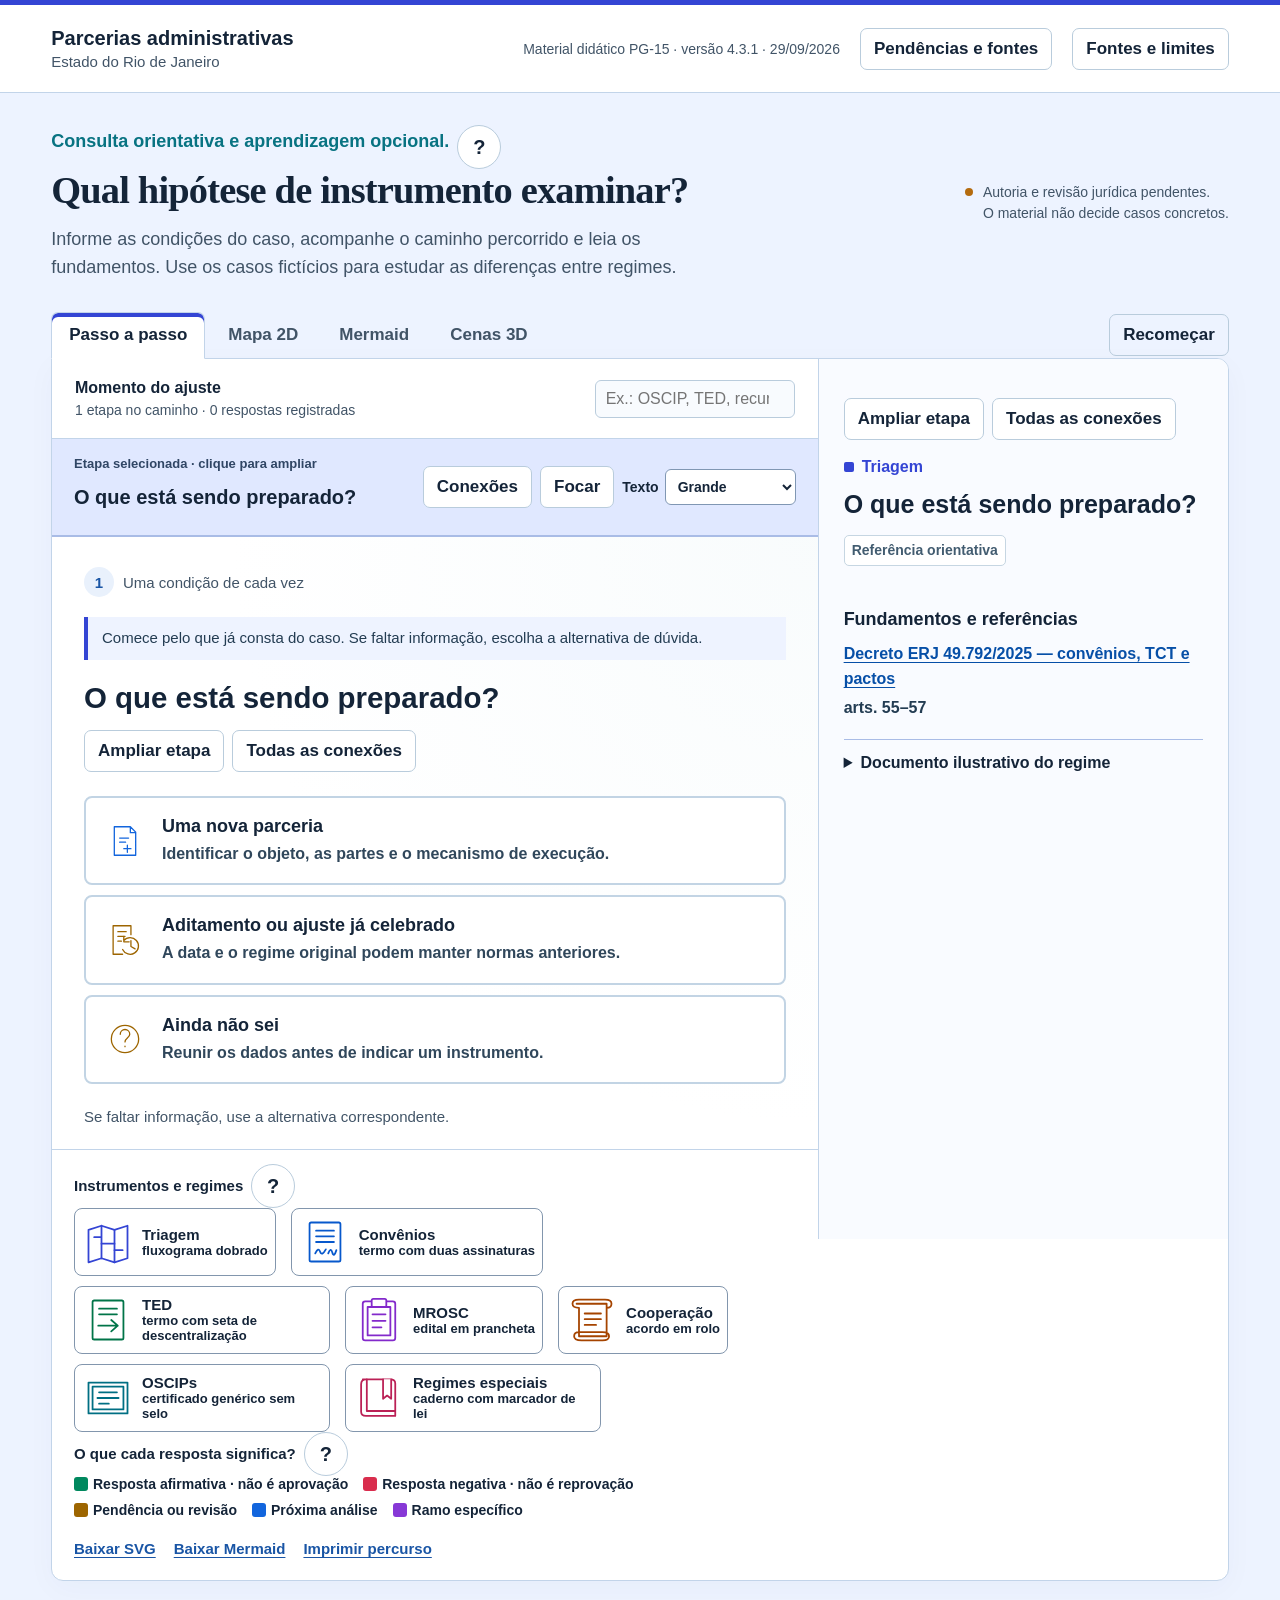
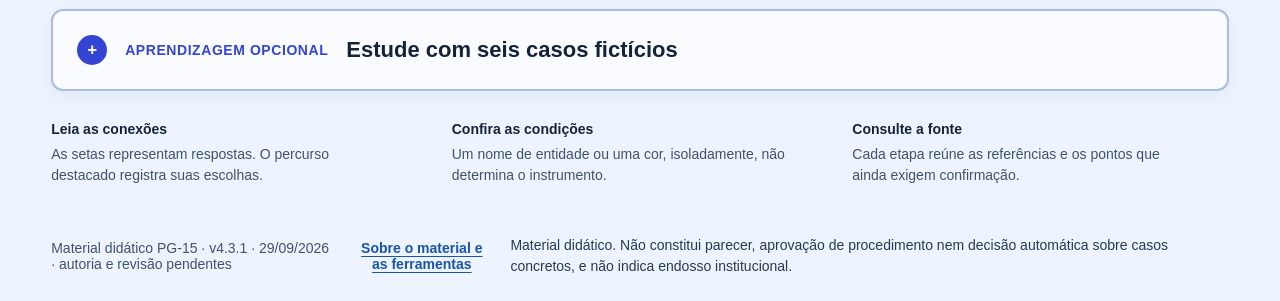
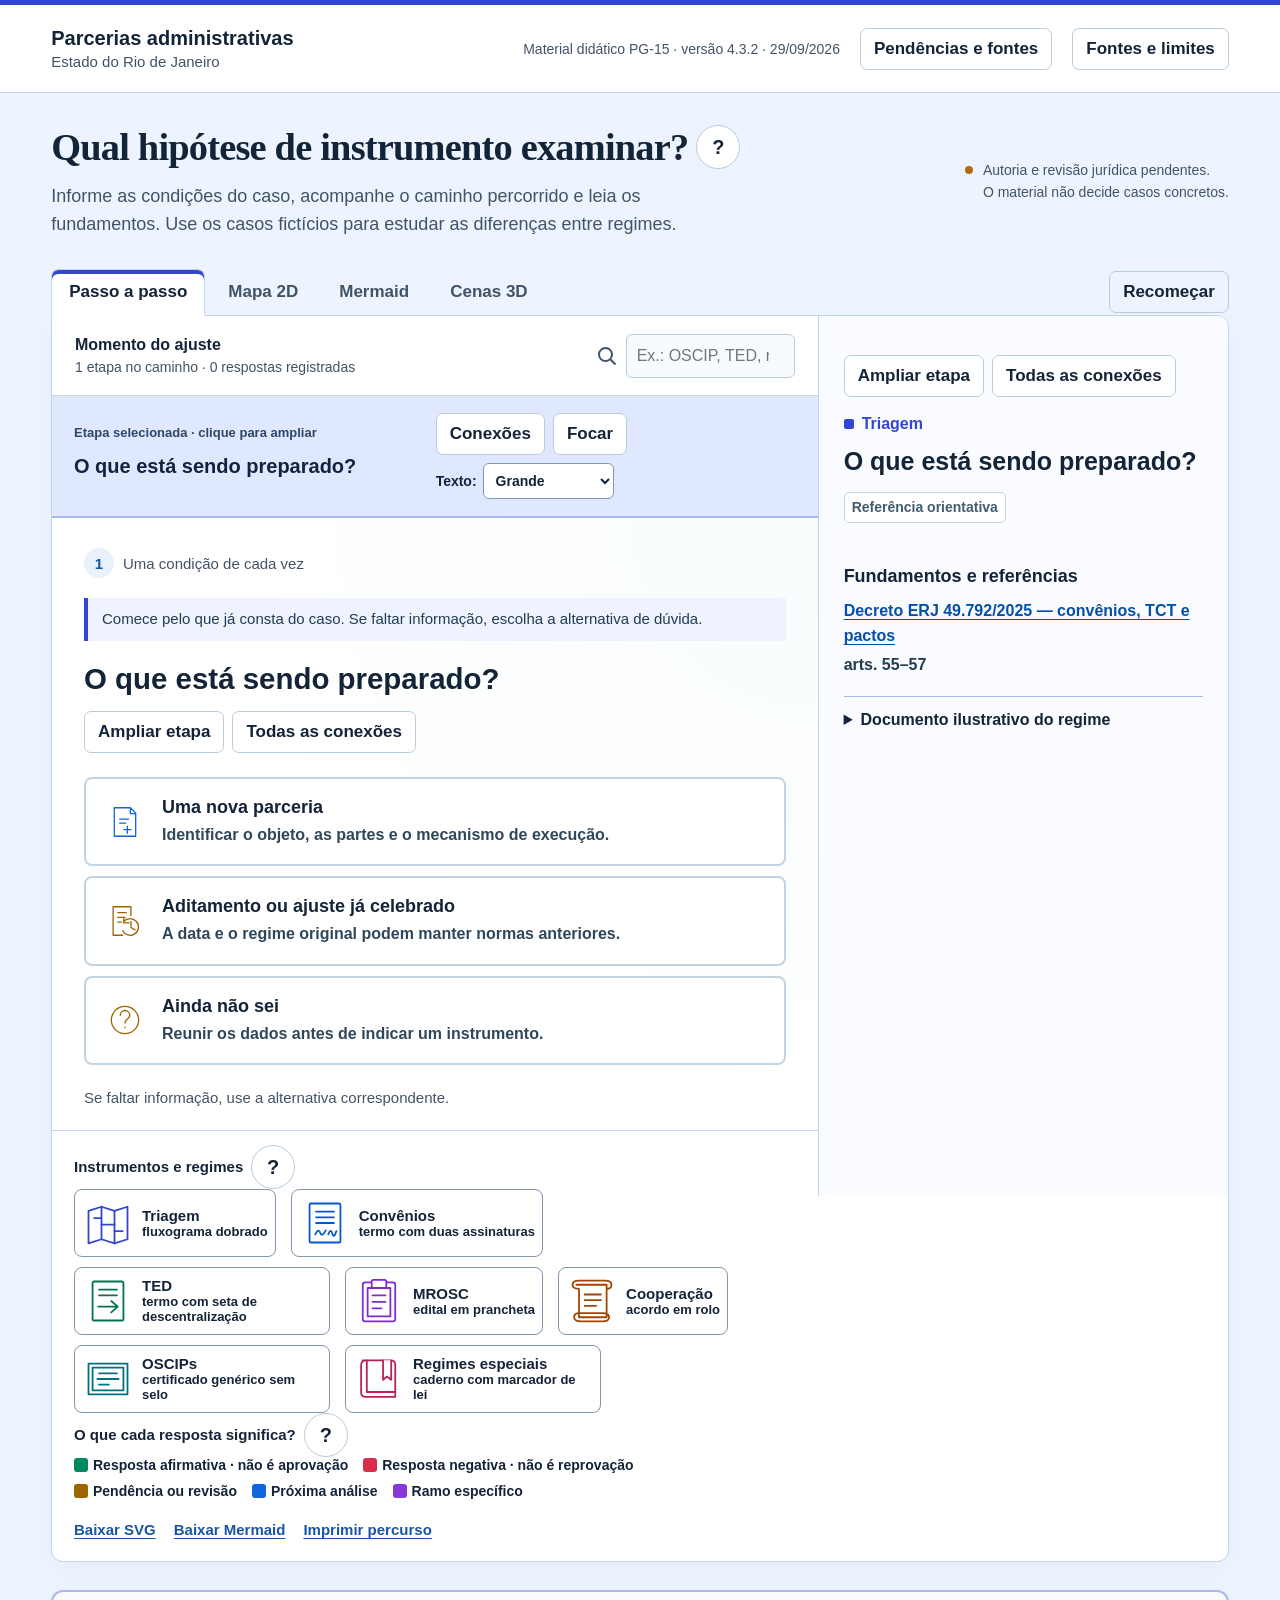
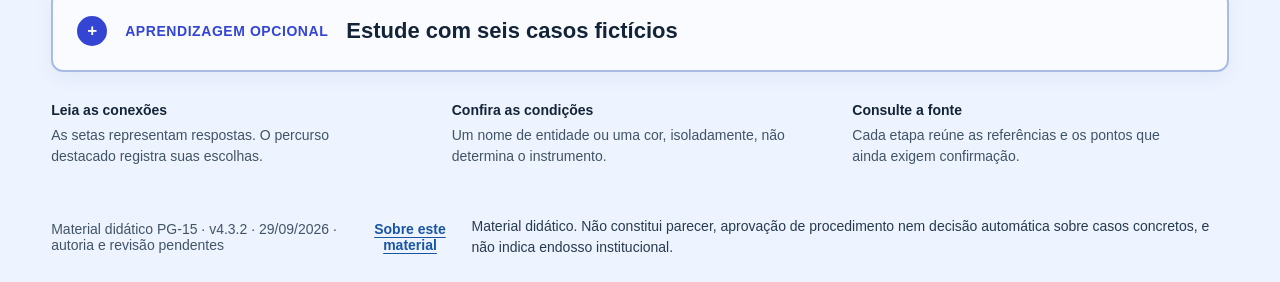
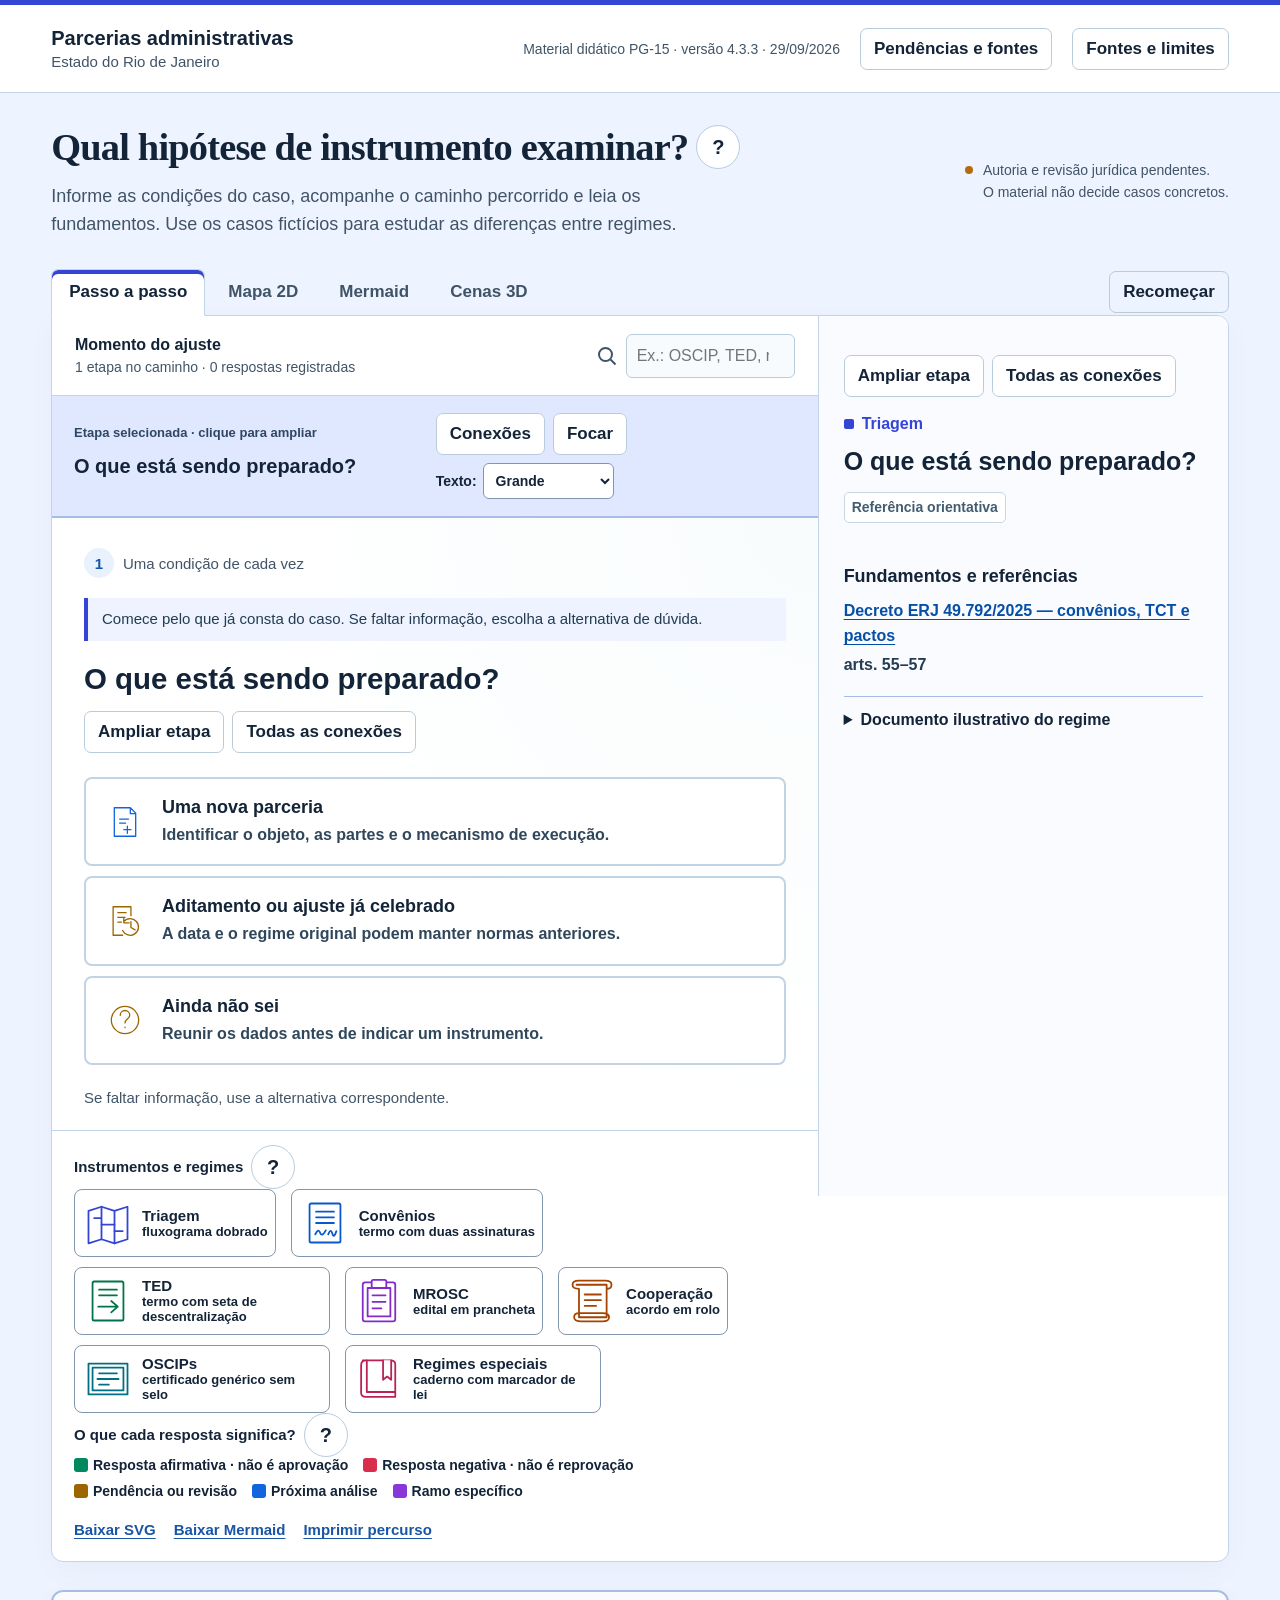
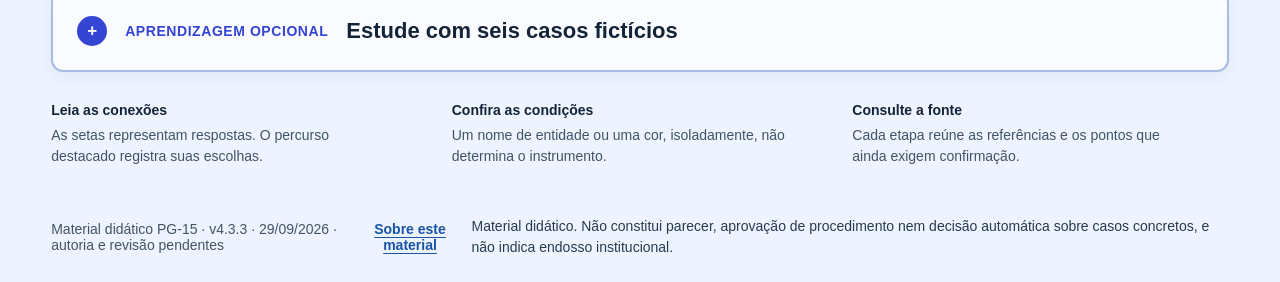
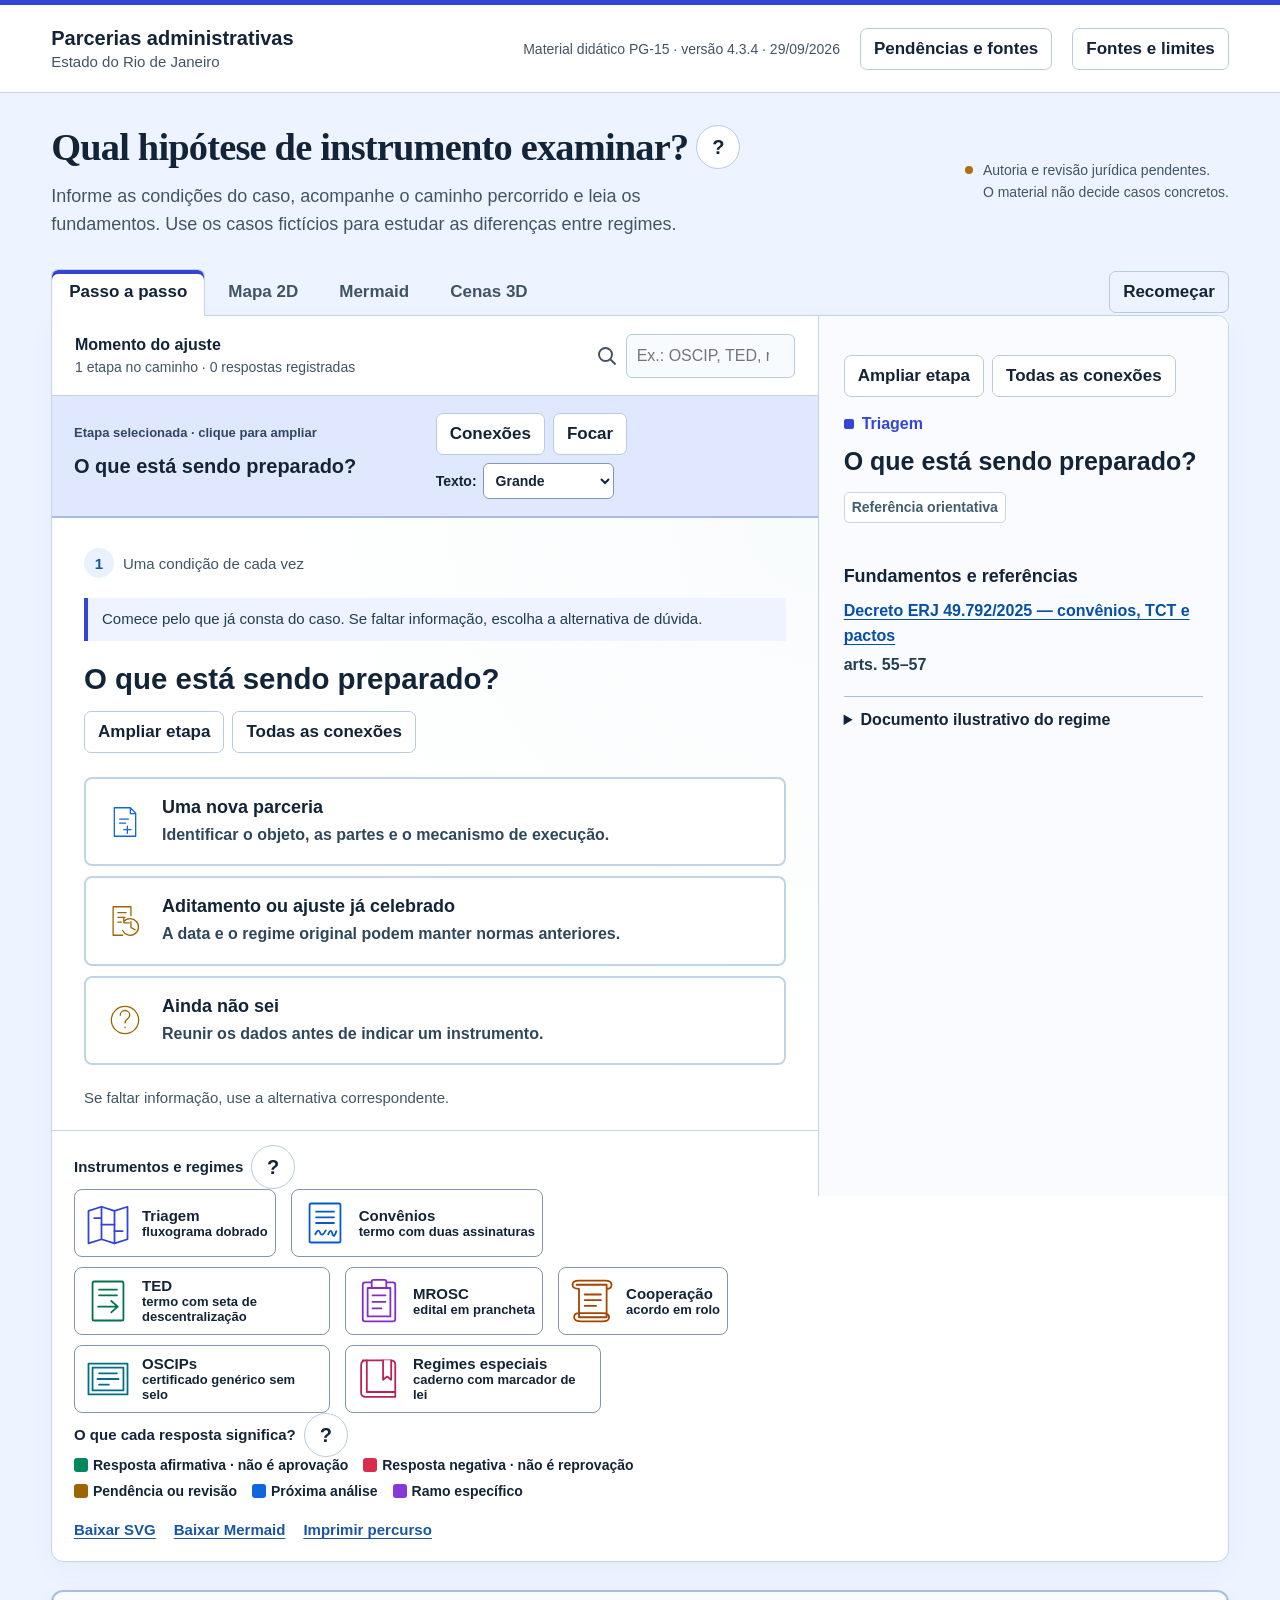
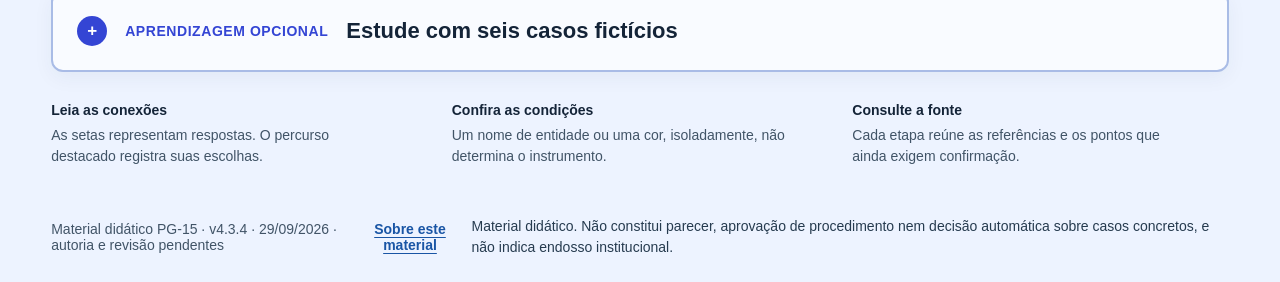
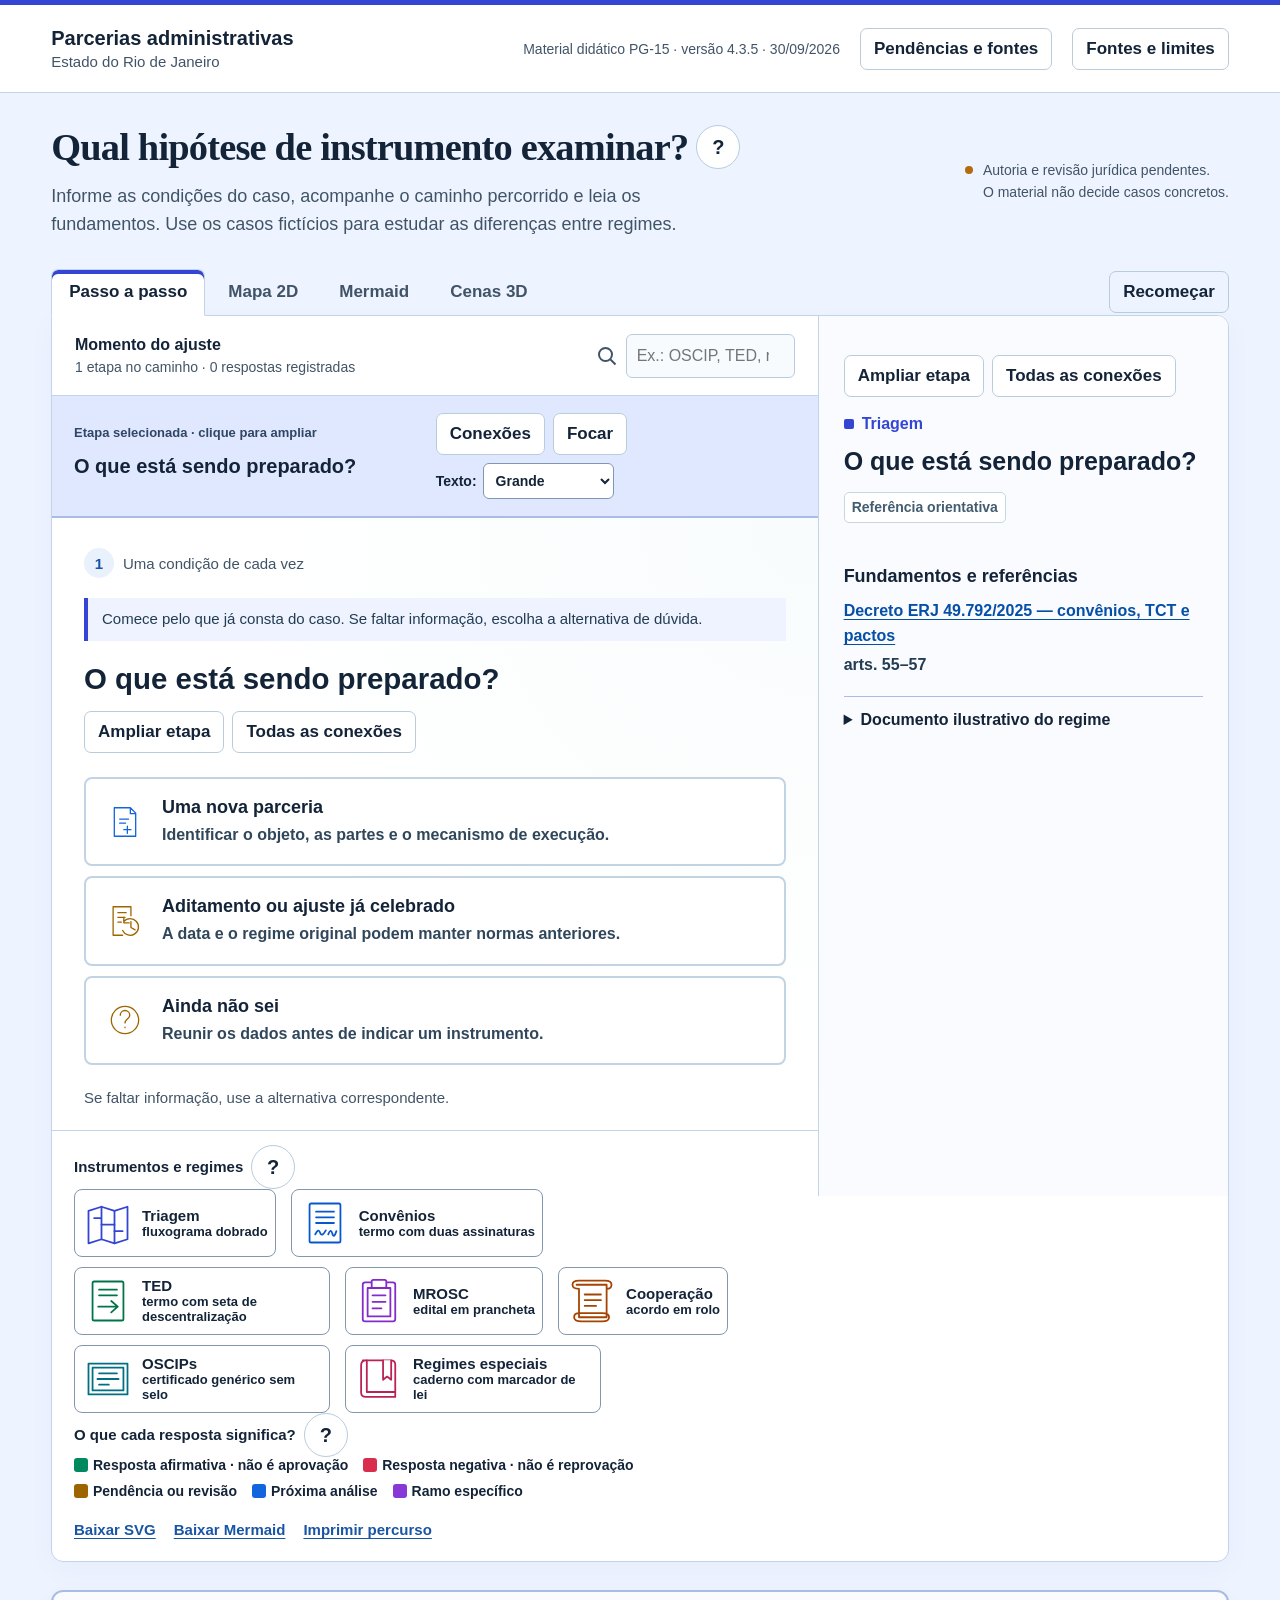
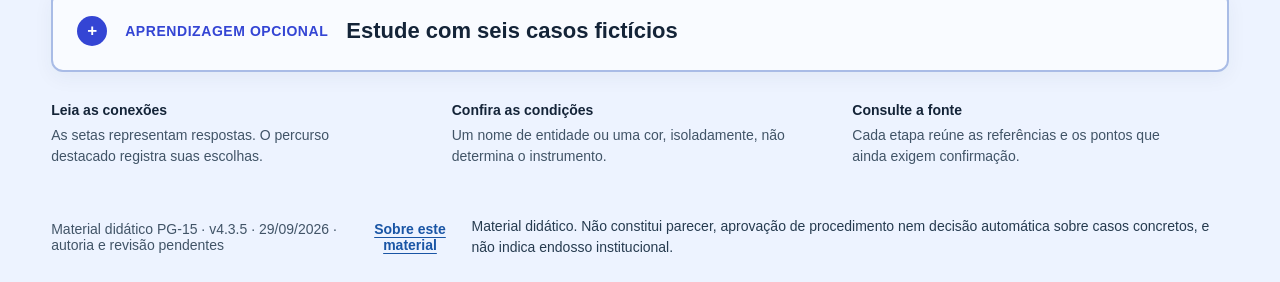
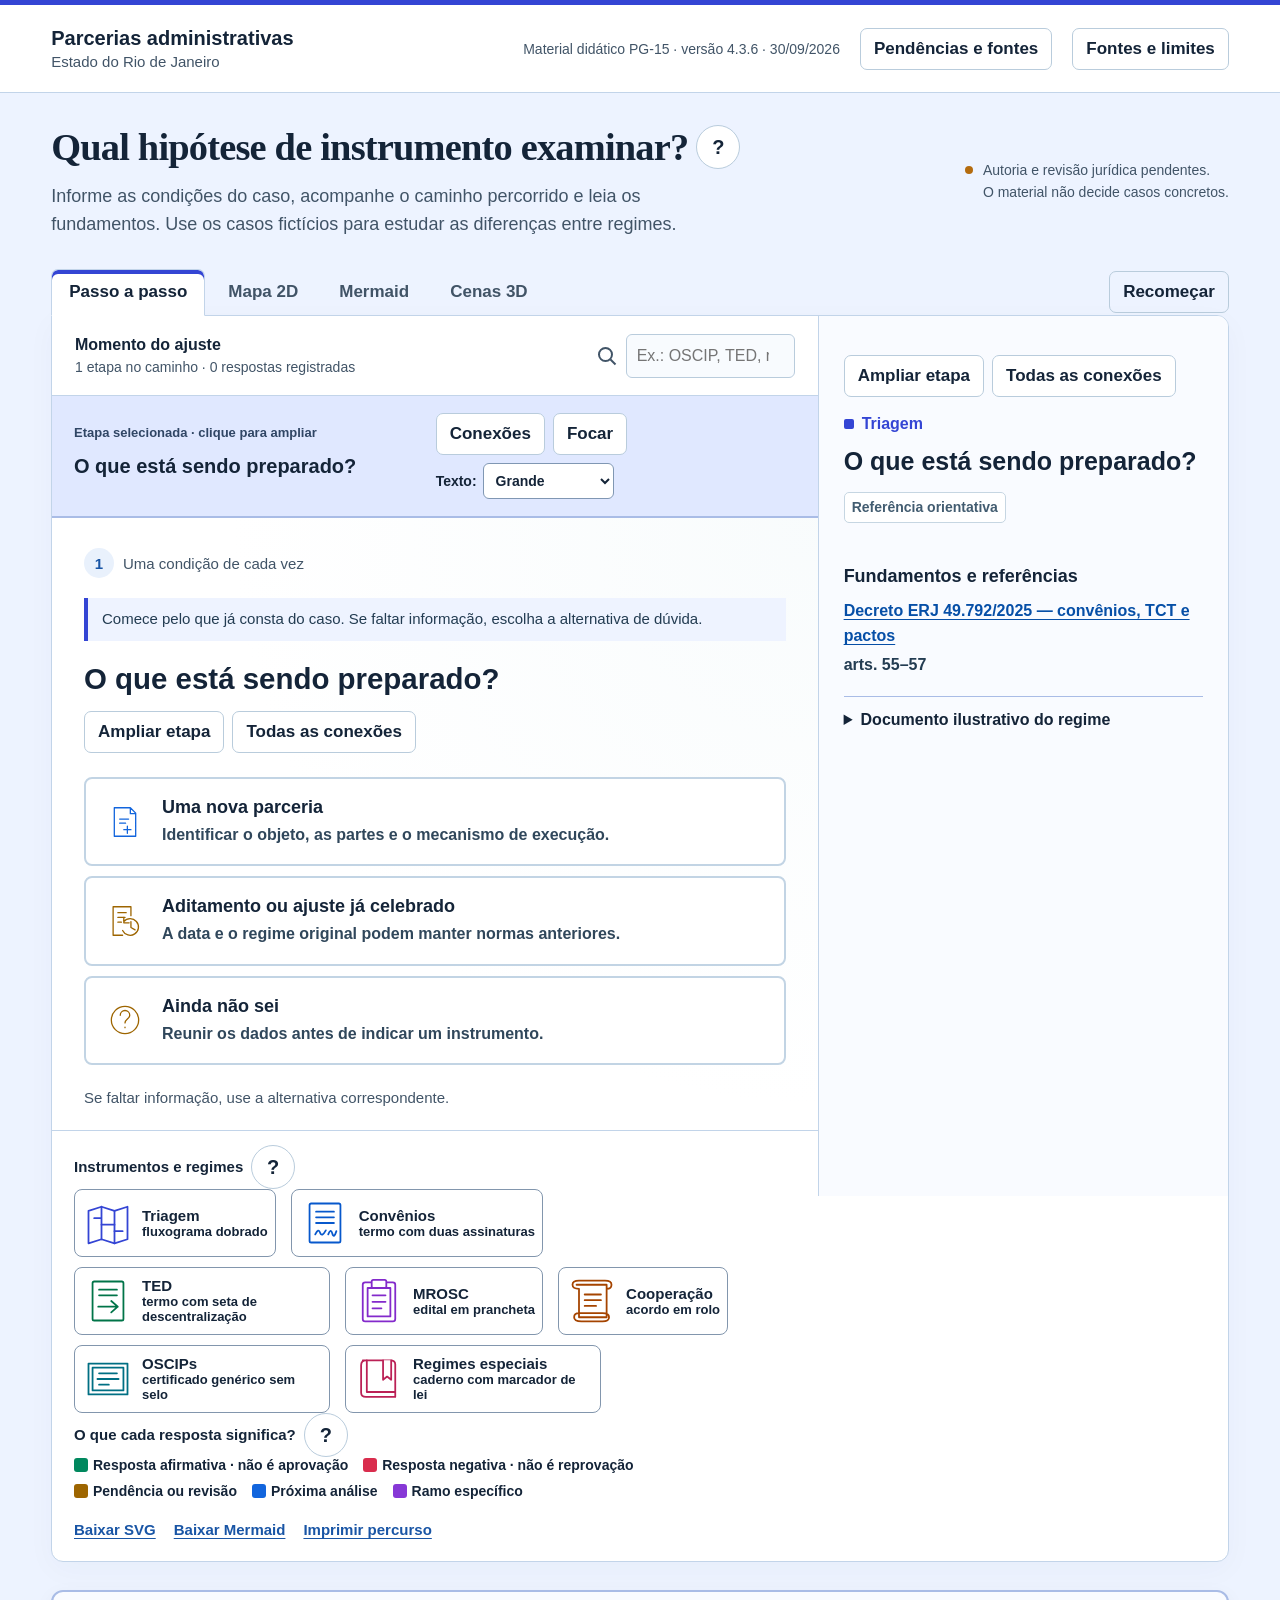
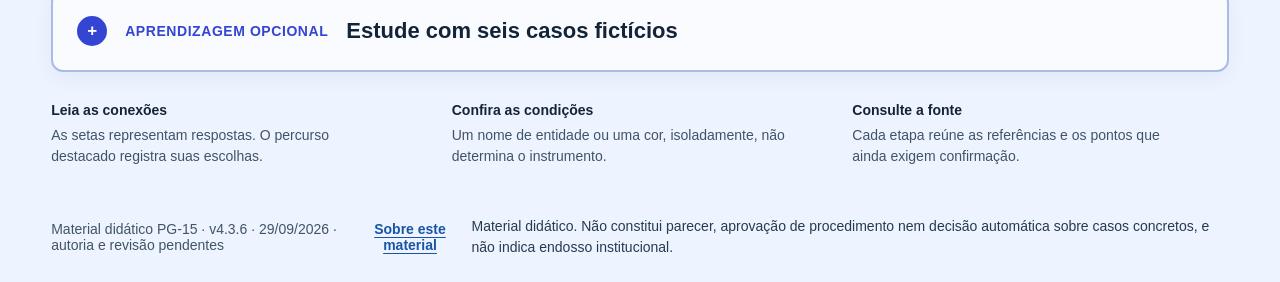
